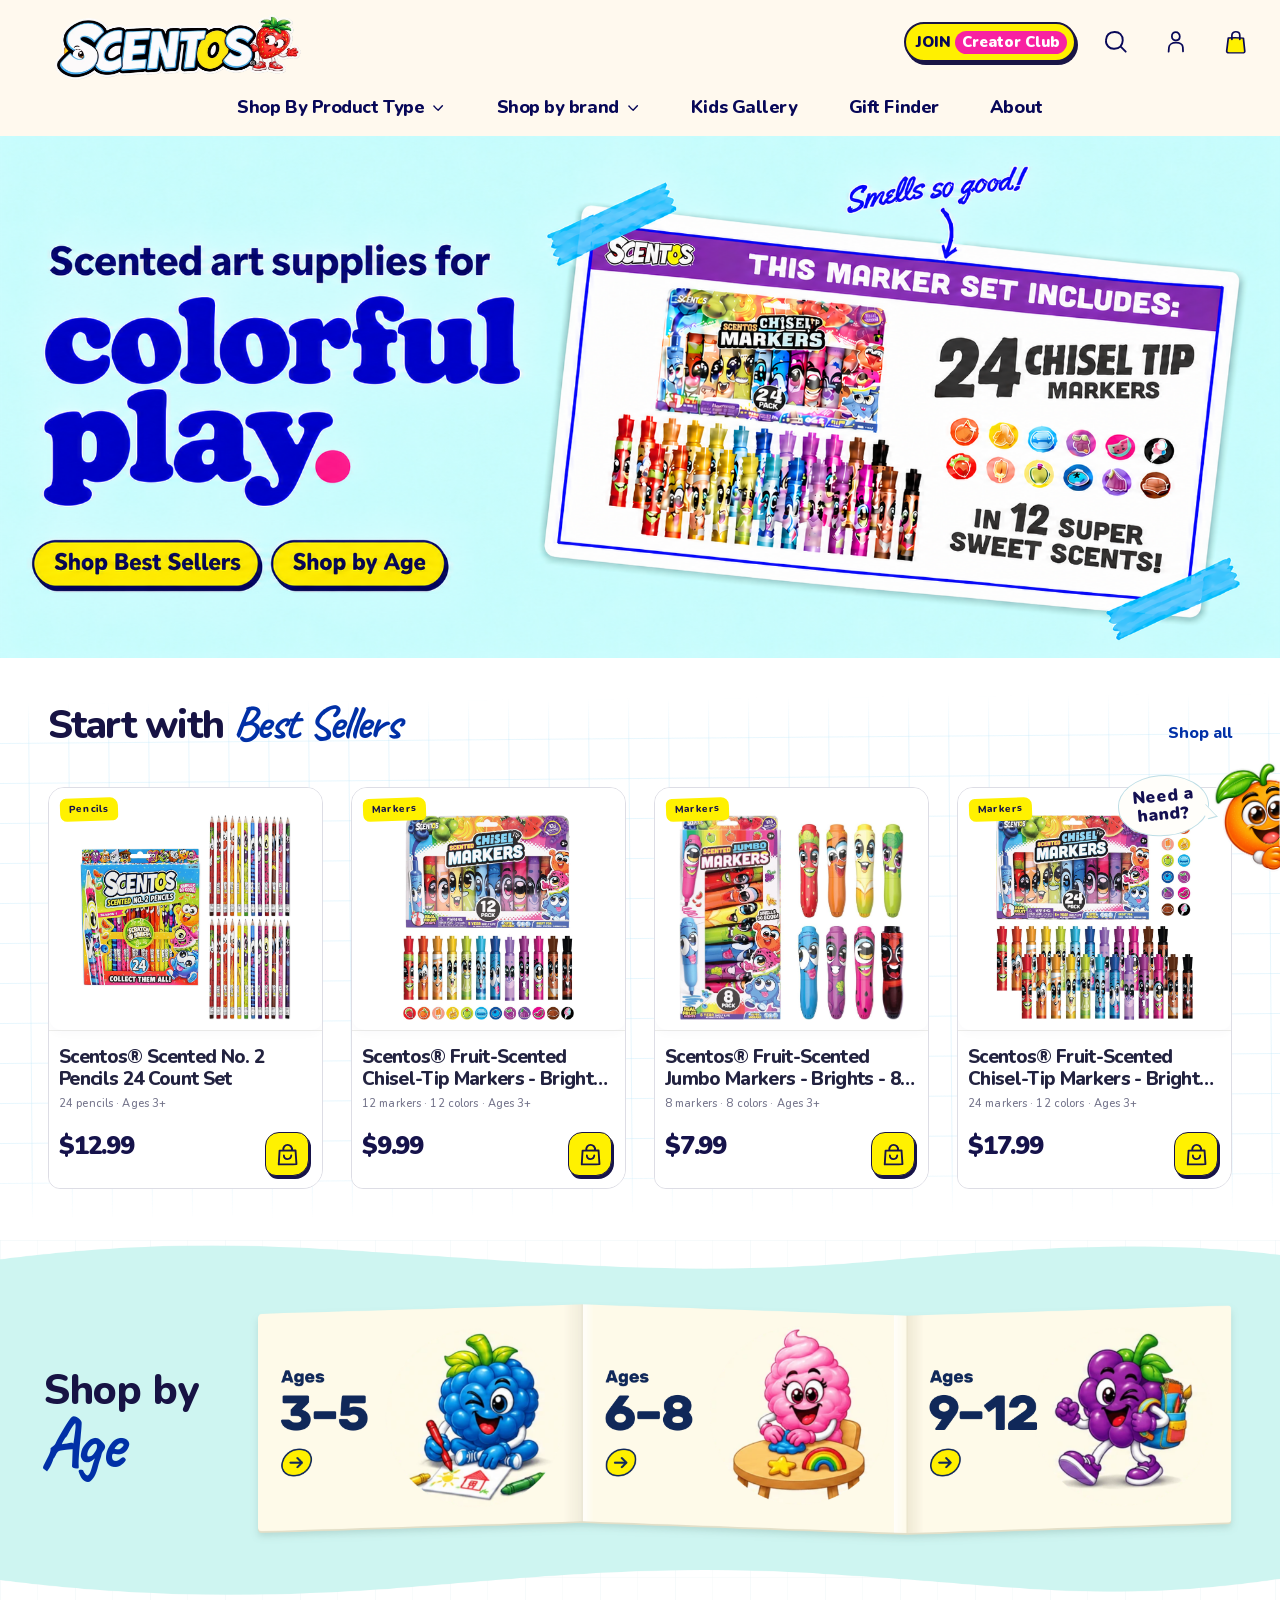
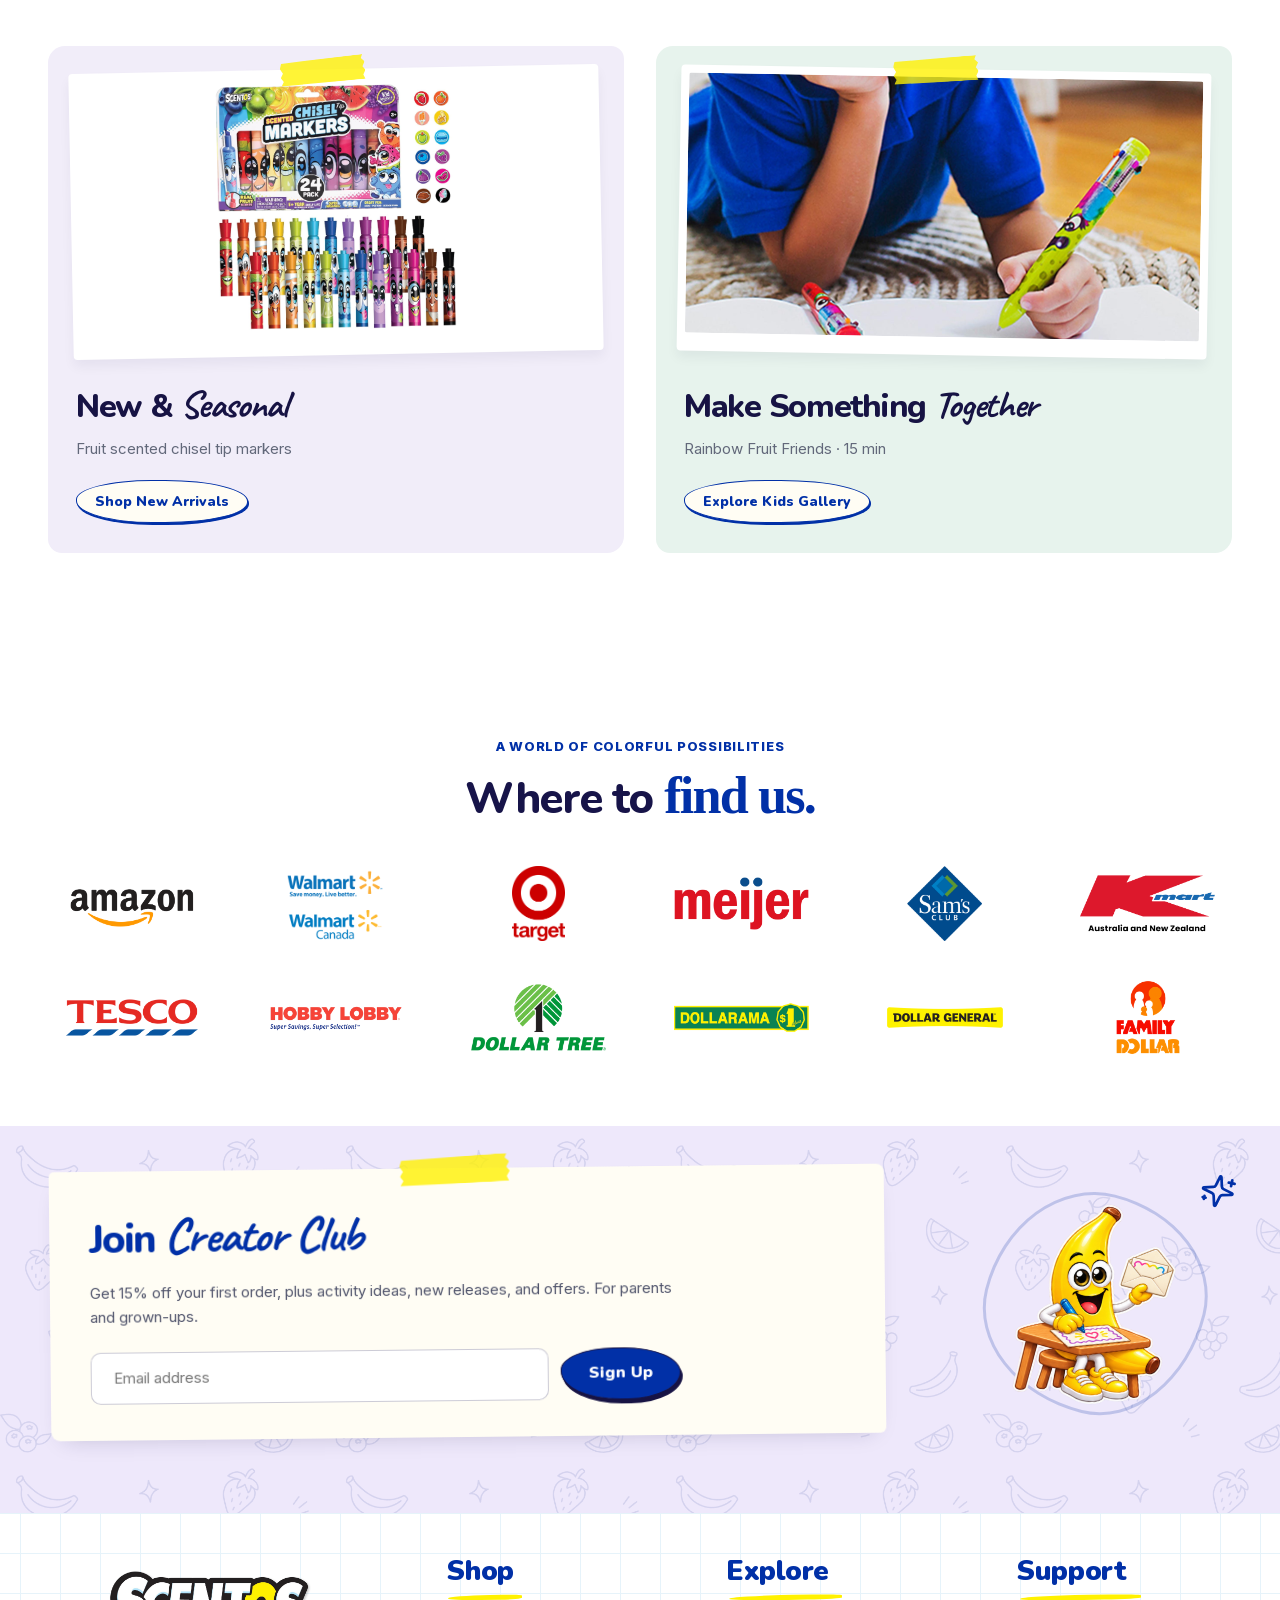
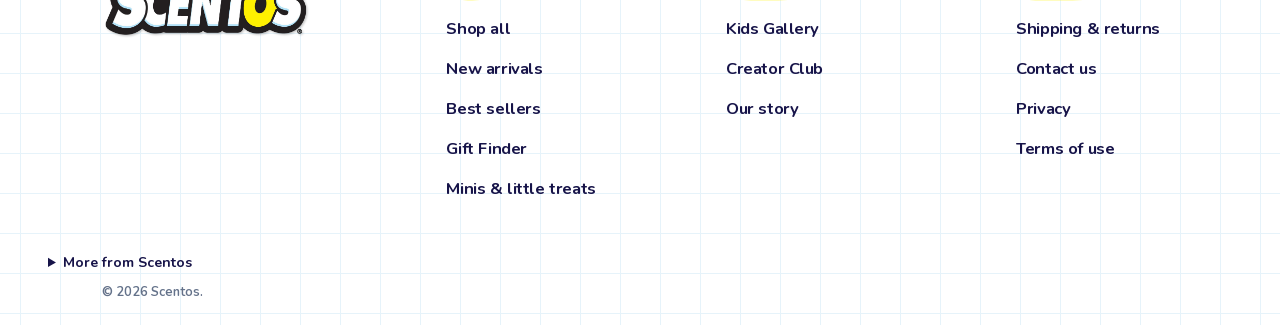
==== index.html @ ea5cd057 "Release shopping controls when the pointer lifts" ====
<!doctype html>
<html lang="en">
  <head>
    <meta charset="UTF-8" />
    <meta name="viewport" content="width=device-width, initial-scale=1.0" />
    <meta name="theme-color" content="#0130a7" />
    <title>Scentos — Make Play Smell Amazing</title>
    <link rel="stylesheet" href="./app.css?v=20261126-80" />
  </head>
  <body>
    <div id="root"></div>
    <script src="./app.js?v=20261126-80"></script>
  </body>
</html>
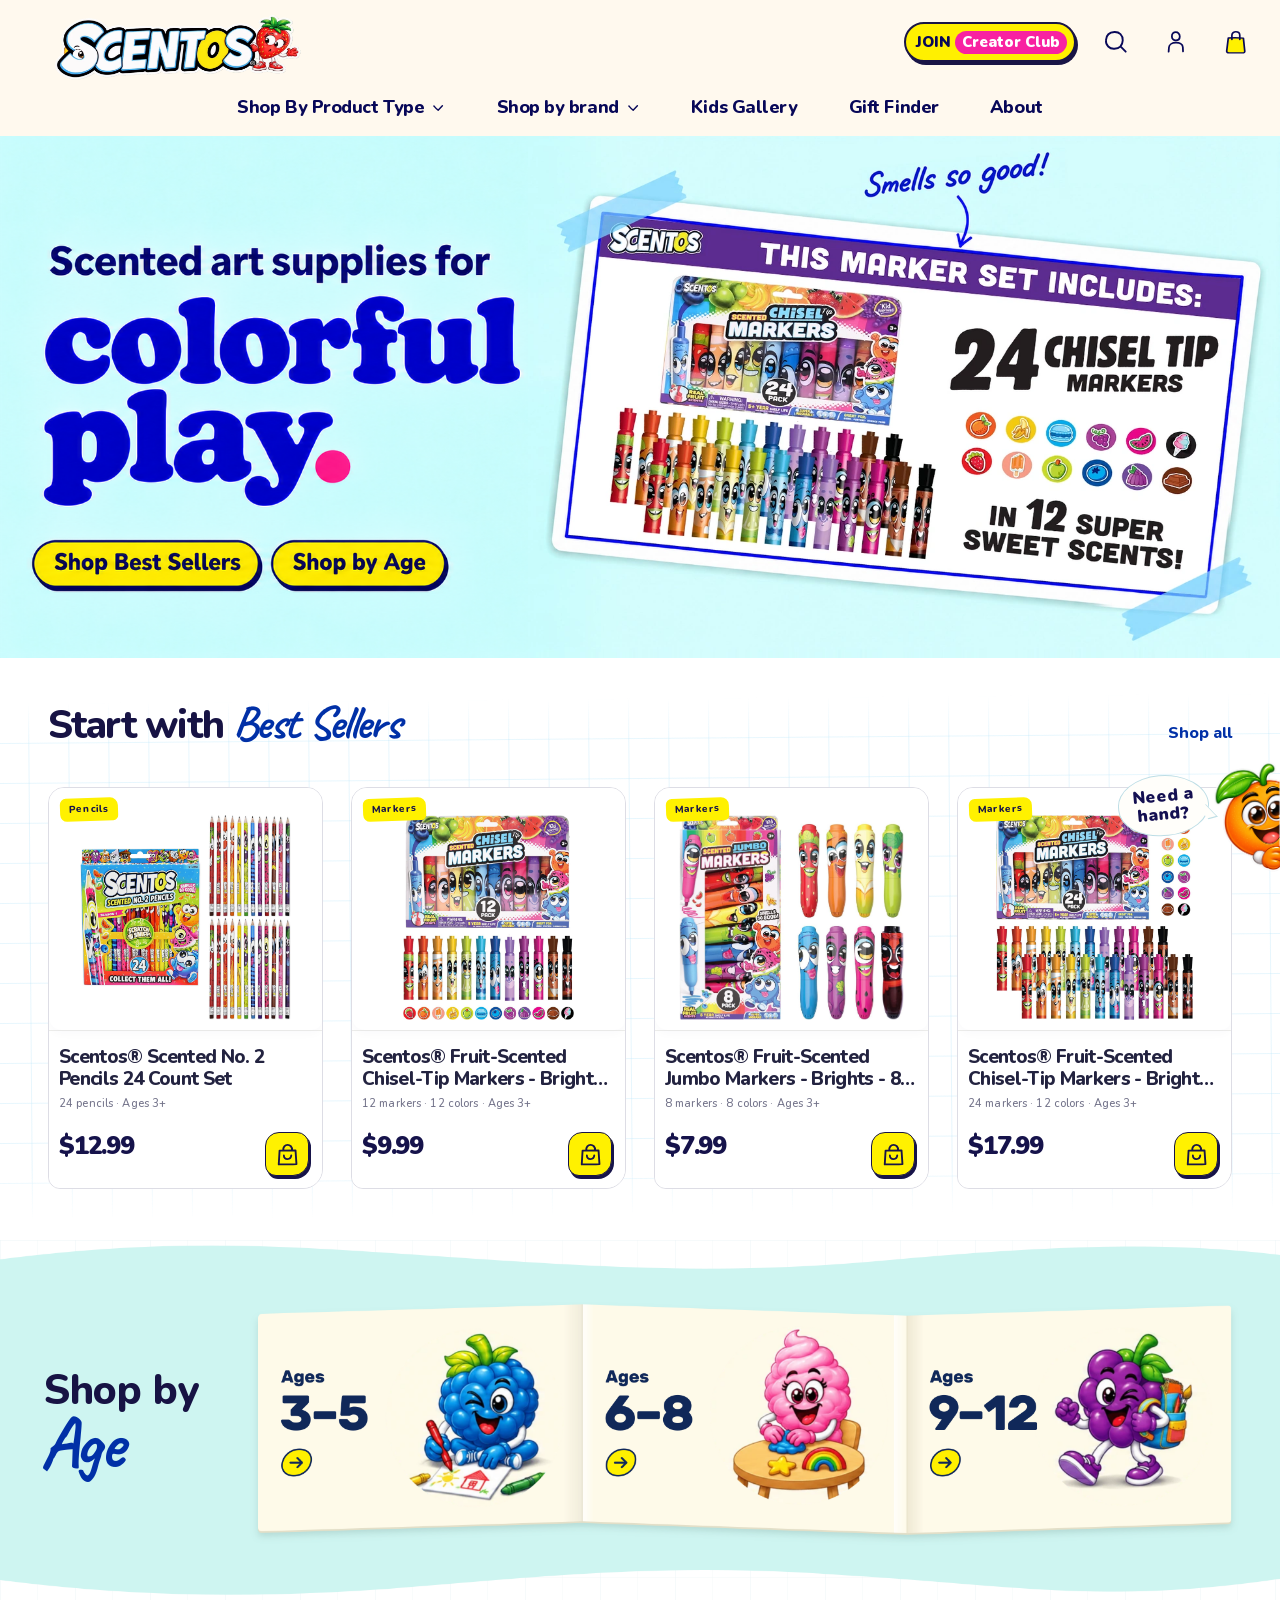
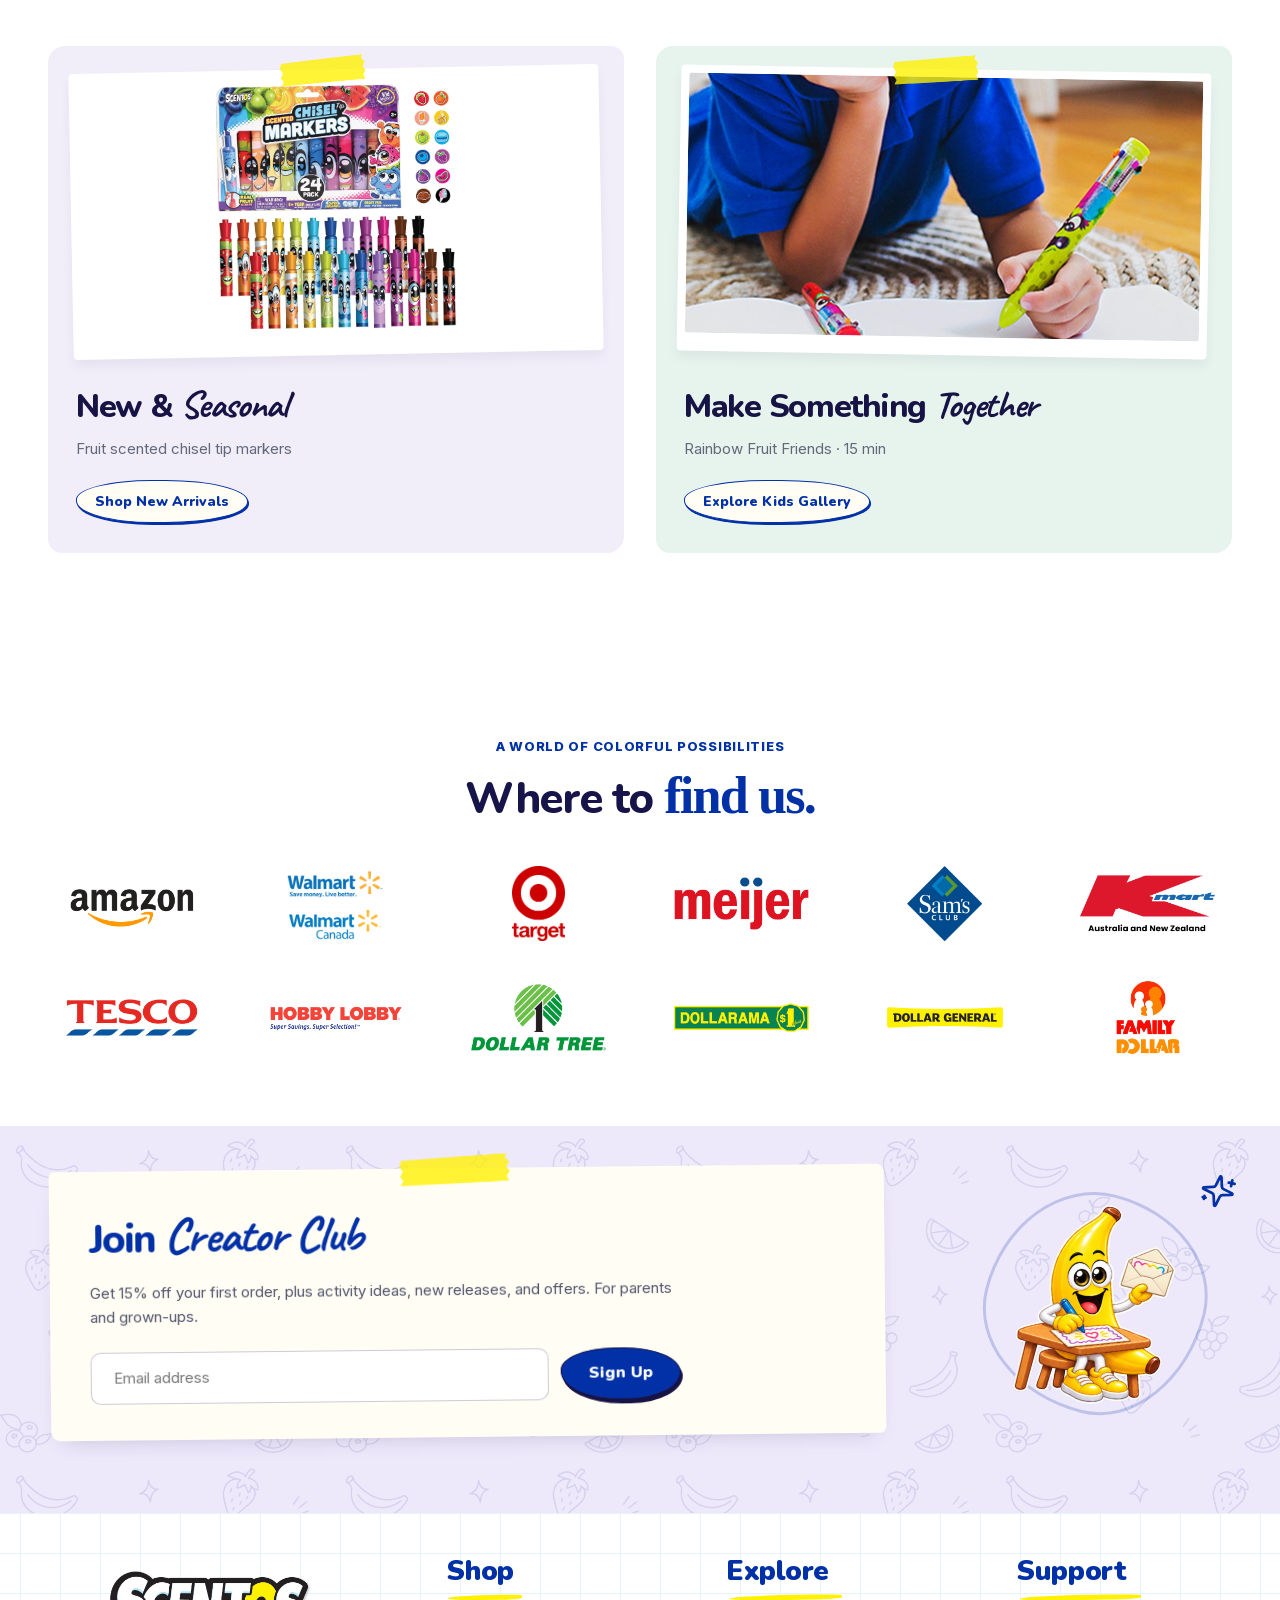
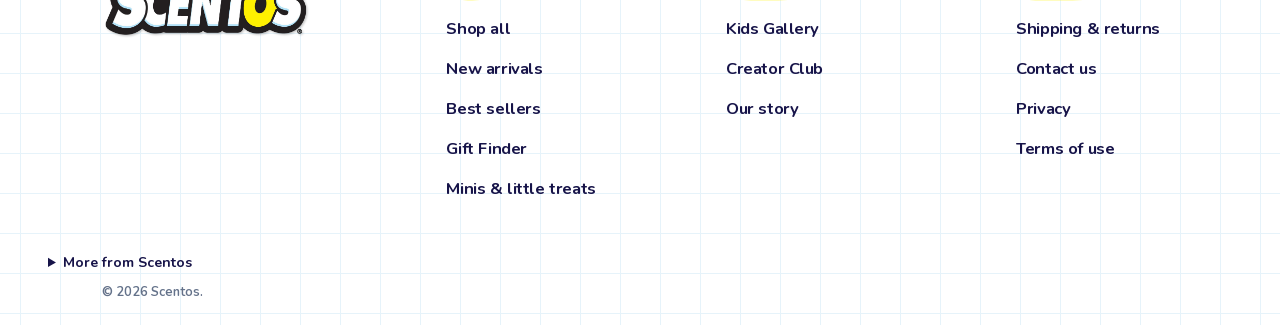
==== commit 2cdb4180: "Match the handwritten video frame and simplify hover lift" ====
--- a/index.html
+++ b/index.html
@@ -5,10 +5,10 @@
     <meta name="viewport" content="width=device-width, initial-scale=1.0" />
     <meta name="theme-color" content="#0130a7" />
     <title>Scentos — Make Play Smell Amazing</title>
-    <link rel="stylesheet" href="./app.css?v=20261126-80" />
+    <link rel="stylesheet" href="./app.css?v=20261126-81" />
   </head>
   <body>
     <div id="root"></div>
-    <script src="./app.js?v=20261126-80"></script>
+    <script src="./app.js?v=20261126-81"></script>
   </body>
 </html>
--- a/app.css
+++ b/app.css
@@ -1 +1 @@
-.mint-hero{position:relative;isolation:isolate;background:#c8fcfb}.mint-hero-copy,.mint-hero-player{position:relative;overflow:hidden}.mint-hero-canvas{position:relative;width:100%;aspect-ratio:1964 / 801}.mint-hero-poster{display:block;width:100%;height:100%}.mint-hero-player{position:absolute;inset:0;pointer-events:none}.mint-hero-mobile-frame{display:none}.mint-hero-cta,.mint-hero-cta-base{position:absolute;top:76.90387%;height:10.73658%}.mint-hero-cta{border-radius:999px}.mint-hero-cta-base,.mint-hero-best{left:2.24033%}.mint-hero-cta-base{width:33.09572%}.mint-hero-best{width:18.63544%}.mint-hero-age{left:20.87576%;width:14.46029%}.mint-hero-button-art{visibility:hidden;pointer-events:none}.mint-hero-copy[data-buttons-ready=true] .mint-hero-button-art{visibility:visible}.mint-hero-button-face{display:block;width:100%;height:100%;transition:transform .15s ease-out,filter .15s ease-out}@media(hover:hover)and (pointer:fine){.mint-hero-cta:is(:hover,:focus-visible) .mint-hero-button-face{transform:translateY(-4px);filter:drop-shadow(0 3px 0 #141056)}}.mint-hero-cta[data-pressed] .mint-hero-button-face{transform:translateY(2px);filter:brightness(.94);transition-duration:0s}@media(prefers-reduced-motion:reduce){.mint-hero-cta .mint-hero-button-face{transition:none}.mint-hero-cta:is(:hover,:focus-visible) .mint-hero-button-face{transform:none;filter:brightness(1.05)}.mint-hero-cta[data-pressed] .mint-hero-button-face{transform:none;filter:brightness(.92)}}.mint-hero-cta:focus-visible{outline:3px solid #101065;outline-offset:3px;box-shadow:0 0 0 3px #fff}.mint-hero-mask{position:absolute;inset:0;opacity:0;pointer-events:none;-webkit-mask:url(./assets/hero/b1-hero-mint-window.webp) 0 0 / 100% 100% no-repeat;mask:url(./assets/hero/b1-hero-mint-window.webp) 0 0 / 100% 100% no-repeat}.mint-hero-mask[data-visible=true]{opacity:1}.mint-hero-video-plane{position:absolute;top:15.86%;left:46.08%;width:49.95%;height:63.05%;transform-origin:top left;transform:matrix(1,.1,-.112,1,0,0)}.mint-hero-video-plane video{width:100%;height:100%;max-width:none;display:block;object-fit:cover}.mint-hero-toggle,.mint-hero-mute{position:absolute;display:grid;pointer-events:auto;border:0;background:transparent;padding:0;cursor:pointer;color:#fff}.mint-hero-toggle{inset:17% 4.4% 10.5% 43.5%;clip-path:polygon(5.7% 0,100% 16%,94.5% 100%,0 84%)}.mint-hero-glyph{display:grid;place-items:center;width:32px;height:32px;color:#fff;background:#12104bd9;border:1.5px solid white;border-radius:50%;opacity:0}.mint-hero-toggle .mint-hero-glyph{position:absolute;right:calc(9% + 40px);bottom:11%}.mint-hero-mute{width:44px;height:44px;right:8.9%;bottom:18%;place-items:center}.mint-hero-player:has(:is(button:hover,button:focus-visible)) .mint-hero-glyph{opacity:1}.mint-hero-player button:focus-visible .mint-hero-glyph{outline:3px solid #ffe900;outline-offset:2px}@media(max-width:700px){.mint-hero-copy{aspect-ratio:818 / 612}.mint-hero-player{position:relative;aspect-ratio:1136 / 770}.mint-hero-copy .mint-hero-canvas,.mint-hero-player .mint-hero-canvas{position:absolute}.mint-hero-copy .mint-hero-canvas{width:240.0978%;left:0;top:-18.62745%}.mint-hero-player .mint-hero-canvas{width:172.88732%;left:-71.30282%;top:-3.24675%}.mint-hero-mobile-frame{display:block}.mint-hero-cta:after{content:"";position:absolute;inset:50% 0 auto;transform:translateY(-50%);height:max(100%,44px)}}@media(hover:none){.mint-hero-player:has(.mint-hero-mask[data-visible=true]) .mint-hero-glyph{opacity:1}}.doodle-mascot{display:block;width:100%;height:100%;object-fit:contain;user-select:none;-webkit-user-drag:none}.mascot-portal{--portal-ink:#161246;--portal-paper:#8fe4cf;position:relative;isolation:isolate;display:block;flex:0 0 140px;width:140px;height:150px;color:var(--portal-ink);text-decoration:none;cursor:pointer;transform:rotate(5deg);-webkit-tap-highlight-color:transparent}.mascot-portal--banana,.mascot-portal--orange,.mascot-portal--apple{--portal-paper:#fff100}.mascot-portal--strawberry,.mascot-portal--watermelon,.mascot-portal--cotton-candy{--portal-paper:#ffa7d3}.mascot-portal__paper{position:absolute;z-index:-1;inset:51px 8px 2px 4px;border:2.5px solid var(--portal-ink);border-radius:3px 7px 4px 2px;background:var(--portal-paper);box-shadow:5px 5px 0 var(--portal-ink);transform:rotate(-10deg);transition:transform .22s ease,box-shadow .22s ease}.mascot-portal .mascot-portal__character{position:absolute;top:0;left:9px;width:106px;height:115px;object-fit:contain;transform:rotate(-8deg);transform-origin:50% 95%;transition:transform .32s cubic-bezier(.2,.85,.25,1.4)}.mascot-portal__arrow{position:absolute;right:-5px;top:16px;width:44px;height:50px;overflow:visible;stroke:var(--portal-ink);stroke-width:3.5;stroke-linecap:round;stroke-linejoin:round;transform:rotate(4deg);transition:transform .25s ease}.mascot-portal__spark{stroke-width:2.5;opacity:0;transition:opacity .2s ease}.mascot-portal .mascot-portal__label{position:absolute;left:3px;right:3px;bottom:7px;display:block;color:var(--portal-ink);font:900 17px/1.1 Nunito,sans-serif;text-align:center;letter-spacing:-.4px;white-space:nowrap;transform:rotate(-9deg)}.mascot-portal:hover .mascot-portal__character,.mascot-portal:focus-visible .mascot-portal__character{transform:translateY(-8px) rotate(-13deg)}.mascot-portal:hover .mascot-portal__paper,.mascot-portal:focus-visible .mascot-portal__paper{transform:rotate(-6deg);box-shadow:3px 5px 0 var(--portal-ink)}.mascot-portal:hover .mascot-portal__arrow,.mascot-portal:focus-visible .mascot-portal__arrow{transform:translate(3px,-5px) rotate(9deg)}.mascot-portal:hover .mascot-portal__spark,.mascot-portal:focus-visible .mascot-portal__spark{opacity:1}.mascot-portal:focus-visible{outline:3px dashed currentColor;outline-offset:8px;border-radius:5px}.mascot-portal:active .mascot-portal__character{transform:translateY(-3px) rotate(-4deg)}@media(max-width:640px){.mascot-portal{flex-basis:96px;width:96px;height:112px}.mascot-portal__paper{inset:39px 3px 1px 0;border-width:2px;box-shadow:3px 3px 0 var(--portal-ink)}.mascot-portal .mascot-portal__character{width:79px;height:83px;left:3px}.mascot-portal__arrow{width:31px;height:36px;top:8px;right:-7px}.mascot-portal .mascot-portal__label{font-size:13px;bottom:8px;letter-spacing:-.2px}}@media(prefers-reduced-motion:reduce){.mascot-portal *{transition:none!important}.mascot-portal:hover .mascot-portal__character,.mascot-portal:focus-visible .mascot-portal__character{transform:rotate(-8deg)}.mascot-portal:hover .mascot-portal__arrow,.mascot-portal:focus-visible .mascot-portal__arrow{transform:rotate(4deg)}}.catalog-sidebar scentos-price-range{display:block;margin:0 0 4px;color:#171449}.catalog-sidebar .b1-price-fields{display:grid;grid-template-columns:minmax(0,1fr) auto minmax(0,1fr);align-items:end;gap:6px}.catalog-sidebar .b1-price-fields label{display:block;min-width:0;margin:0;color:#343257;font:700 12px/1.35 Nunito,Arial,sans-serif}.catalog-sidebar .b1-price-amount{display:flex;align-items:center;gap:4px;min-width:0;margin-top:4px;padding:0 9px;border:1px solid #cdd5ee;border-radius:8px;background:#fff}.catalog-sidebar .b1-price-amount:focus-within{outline:2px solid #0347ff;outline-offset:1px}.catalog-sidebar .b1-price-amount input{all:unset;box-sizing:border-box;width:100%;min-width:0;height:36px;color:#171449;font:800 14px/1 Nunito,Arial,sans-serif;appearance:textfield}.catalog-sidebar .b1-price-amount input::-webkit-inner-spin-button{appearance:none}.catalog-sidebar .b1-price-fields>span{align-self:end;line-height:36px}.catalog-sidebar .b1-range-track{position:relative;height:32px;margin:6px 9px 0}.catalog-sidebar .b1-range-track:before{content:"";position:absolute;inset:14px 0 auto;height:4px;border-radius:4px;background:linear-gradient(to right,#d6dbeb var(--range-start,0%),#10369f var(--range-start,0%) var(--range-end,100%),#d6dbeb var(--range-end,100%))}.catalog-sidebar .b1-range-track input[type=range]{appearance:none;-webkit-appearance:none;position:absolute;inset:0 -9px;width:calc(100% + 18px);height:32px;min-height:0;max-width:none;margin:0;padding:0;border:0;border-radius:0;box-shadow:none;background:transparent;pointer-events:none}.catalog-sidebar .b1-range-track input::-webkit-slider-runnable-track{height:4px;background:transparent}.catalog-sidebar .b1-range-track input::-moz-range-track{height:4px;background:transparent}.catalog-sidebar .b1-range-track input::-webkit-slider-thumb{appearance:none;width:18px;height:18px;margin-top:-7px;border-radius:50%;border:2px solid #10369f;background:#fff;cursor:ew-resize;pointer-events:auto}.catalog-sidebar .b1-range-track input::-moz-range-thumb{box-sizing:border-box;width:18px;height:18px;border-radius:50%;border:2px solid #10369f;background:#fff;cursor:ew-resize;pointer-events:auto}.catalog-sidebar .b1-range-track input:focus-visible{outline:2px solid #0347ff;outline-offset:0}.catalog-sidebar [data-min-at-end] .b1-range-track input:first-child{z-index:1}.catalog-sidebar .b1-stock-options{display:grid;grid-template-columns:repeat(2,minmax(0,1fr));gap:6px}.catalog-sidebar .b1-stock-options label{display:flex;align-items:center;gap:6px;min-height:32px;min-width:0;margin:0;cursor:pointer;color:#24214c;font:800 14px/1.3 Nunito,Arial,sans-serif}.catalog-sidebar .b1-stock-options input[type=checkbox]{appearance:auto;position:static;display:inline-block;flex:none;width:17px;height:17px;min-height:0;margin:0;opacity:1;accent-color:#10369f}.catalog-sidebar .b1-stock-options label:has(input:disabled){opacity:.55}.catalog-shop .catalog-sidebar:has(>scentos-filter-scroll){box-sizing:border-box;min-height:0;overflow:hidden}.catalog-sidebar>.catalog-filter-title{flex:none}.catalog-sidebar scentos-filter-scroll{display:grid;grid-template-columns:minmax(0,1fr);grid-template-rows:minmax(0,1fr);min-height:0;min-width:0;flex:1 1 0}.catalog-sidebar scentos-filter-scroll[data-overflow]{grid-template-columns:minmax(0,1fr) 20px;column-gap:3px}.catalog-sidebar .b1-scroll-viewport{min-height:0;min-width:0;overflow:auto;scroll-padding-block:8px;scrollbar-color:#3151a9 #e2e9fb}.catalog-sidebar .b1-scroll-viewport:focus-visible{outline:2px solid #1551d3;outline-offset:2px}.catalog-sidebar .b1-scroll-viewport>div{padding:2px 2px 3px}.catalog-sidebar [data-overflow]>.b1-scroll-viewport{scrollbar-width:none}.catalog-sidebar [data-overflow]>.b1-scroll-viewport::-webkit-scrollbar{display:none}.b1-scroll-rail{display:none}[data-overflow]>.b1-scroll-rail{display:grid;grid-template-rows:minmax(0,1fr) 26px;align-items:stretch;justify-items:center;gap:3px}.catalog-sidebar .b1-scroll-rail input[type=range]{writing-mode:vertical-lr;direction:ltr;appearance:none;-webkit-appearance:none;box-sizing:border-box;position:static;width:20px;height:100%;min-height:0;min-width:0;padding:0;margin:0;border:0;border-radius:0;background:transparent;box-shadow:none;cursor:pointer}.b1-scroll-rail input::-webkit-slider-runnable-track{width:7px;height:100%;background:#e2e9fb;border-radius:8px}.b1-scroll-rail input::-moz-range-track{width:7px;height:100%;background:#e2e9fb;border-radius:8px}.b1-scroll-rail input::-webkit-slider-thumb{appearance:none;width:11px;height:var(--filter-thumb,36px);margin-left:-2px;border:1px solid #143899;border-radius:8px;background:#4263c0}.b1-scroll-rail input::-moz-range-thumb{box-sizing:border-box;width:11px;height:var(--filter-thumb,36px);border:1px solid #143899;border-radius:8px;background:#4263c0}.catalog-sidebar .b1-scroll-rail button{display:grid;place-items:center;width:22px;min-width:0;height:24px;min-height:0;padding:0;margin:0;border:1px solid #bdcbed;border-radius:8px;box-shadow:none;background:#edf2ff;color:#123589;font:800 16px/1 Nunito,sans-serif}.catalog-sidebar .b1-scroll-rail button:disabled{opacity:.35;cursor:default}.b1-scroll-rail :focus-visible{outline:2px solid #1551d3;outline-offset:1px}.catalog-shop #shop-favorites{--catalog-top:calc(var(--catalog-header-height,var(--scentos-header-height,90px)) + 8px)}#shop-favorites .catalog-sidebar:has(>scentos-filter-scroll){--filter-ink:#10143e;--filter-blue:#063cbf;--filter-rule:#d6d4d0;--type-height:39px;--type-art:33px;--section-pad:9px;--legend-gap:6px;background:#fffcf3;border:1px solid #e5e2da;border-radius:13px;box-shadow:0 3px 8px #17144908;color:var(--filter-ink)}#shop-favorites .catalog-filter-title{margin:0 0 2px;padding-inline:9px 0}#shop-favorites .catalog-filter-title h2{margin:0;color:var(--filter-ink);font:850 23px/1.2 Nunito,sans-serif;letter-spacing:-.04em}#shop-favorites .catalog-filter-title em{position:relative;display:inline-block;margin:0 0 2px 1px;transform:none;color:var(--filter-blue);font:700 38px/1.04 Shelf Hand,Caveat,cursive}#shop-favorites .catalog-filter-title em:after{content:"";position:absolute;left:19%;right:7%;bottom:-3px;height:4px;border-radius:60% 75% 55% 55%;background:#bca5fa;transform:rotate(-2deg)}#shop-favorites .compact-types{display:grid;grid-template-columns:minmax(0,1fr);gap:0;margin:0 0 var(--section-pad)}#shop-favorites .compact-types>:is(button,a){display:flex;align-items:center;justify-content:space-between;width:100%;min-width:0;min-height:var(--type-height);padding:2px 9px;margin:0;gap:4px;box-sizing:border-box;background:transparent;color:var(--filter-ink);border:0;border-radius:10px;box-shadow:none;text-align:start;text-decoration:none;letter-spacing:-.015em;font:800 15.5px/1.2 Nunito,sans-serif;transition:background-color .14s ease}#shop-favorites .compact-types>:is(button,a):hover{background:#f4f0e3;transform:none}#shop-favorites .compact-types>:is(.selected,[aria-current=page],[aria-pressed=true]){background:#ffe600;color:var(--filter-ink)}#shop-favorites .compact-types>:is(.selected,[aria-current=page],[aria-pressed=true]):after{content:"";width:18px;height:18px;flex:none;background:var(--filter-blue);clip-path:polygon(0 43%,72% 43%,43% 13%,53% 3%,100% 50%,53% 97%,43% 87%,72% 57%,0 57%)}#shop-favorites .compact-types .catalog-type-name{display:grid;grid-template-columns:var(--type-art) minmax(0,1fr);align-items:center;gap:10px}#shop-favorites .compact-types .catalog-type-name>:is(svg,img,.catalog-type-art){width:var(--type-art);height:var(--type-art);margin:0;object-fit:contain}#shop-favorites .compact-types .catalog-type-name>svg{width:80%;justify-self:center;color:var(--filter-blue)}#shop-favorites .compact-types .sc-art-crop{width:100%;max-width:100%}#shop-favorites .catalog-choice-filters{display:grid;gap:var(--section-pad);margin:0 5px;padding:var(--section-pad) 0 0;border:0;border-top:1px solid var(--filter-rule)}#shop-favorites .catalog-choice-filters>fieldset{box-sizing:border-box;width:100%;min-width:0;margin:0;padding:0;border:0}#shop-favorites .catalog-choice-filters>fieldset:not(:last-of-type){padding-bottom:var(--section-pad);border-bottom:1px solid var(--filter-rule)}#shop-favorites .catalog-choice-filters legend{display:block;float:none;margin:0 0 var(--legend-gap);padding:0;color:var(--filter-ink);font:900 16px/1.18 Nunito,sans-serif;letter-spacing:-.01em}#shop-favorites .catalog-brand-pills,#shop-favorites .b1-stock-options{display:grid;grid-template-columns:repeat(2,minmax(0,1fr));gap:0 5px}#shop-favorites .catalog-brand-pills>:is(button,a,label),#shop-favorites .b1-stock-options label{display:flex;align-items:center;justify-content:flex-start;gap:7px;min-width:0;min-height:26px;margin:0;padding:0;border:0;border-radius:3px;background:transparent;box-shadow:none;text-decoration:none;color:var(--filter-ink);font:800 13px/1.2 Nunito,sans-serif;letter-spacing:-.015em;text-align:start}#shop-favorites .catalog-brand-pills>:is(button,a,label):before,#shop-favorites .b1-stock-options input[type=checkbox]{box-sizing:border-box;appearance:none;width:18px;height:18px;flex:0 0 18px;margin:0;padding:0;border:1.5px solid #979795;border-radius:3px;background-color:transparent;box-shadow:none}#shop-favorites .catalog-brand-pills>:is(button,a,label):before{content:""}#shop-favorites .catalog-brand-pills>:is([aria-checked=true],label:has(input:checked)):before,#shop-favorites .b1-stock-options input:checked{border-color:var(--filter-blue);background:var(--filter-blue) center/14px 14px no-repeat url("data:image/svg+xml,%3Csvg xmlns='http://www.w3.org/2000/svg' viewBox='0 0 20 20'%3E%3Cpath d='m3 10 4.3 4.6L17 5' stroke='white' stroke-width='3.3' stroke-linecap='round' stroke-linejoin='round' fill='none'/%3E%3C/svg%3E")}#shop-favorites .catalog-filter-pills label>input{position:absolute;opacity:0;width:1px;height:1px}#shop-favorites .catalog-age-pills{display:grid;grid-template-columns:repeat(3,minmax(0,1fr));gap:6px;padding:0;border:0;background:transparent}#shop-favorites .catalog-age-pills>:is(button,a,label){box-sizing:border-box;display:flex;align-items:center;justify-content:center;gap:4px;min-width:0;min-height:32px;margin:0;padding:0 2px;cursor:pointer;border:1px solid #b8c3db;border-radius:8px;box-shadow:none;background:#fffefa;color:var(--filter-ink);text-decoration:none;letter-spacing:0;font:850 13px/1.2 Nunito,sans-serif}@media(hover:hover){#shop-favorites .catalog-age-pills>:is(button,a,label):hover{border-color:var(--filter-blue)}}#shop-favorites .catalog-age-pills>:is(.selected,[aria-pressed=true],[aria-current=page],label:has(input:checked)){border-color:var(--filter-blue);color:var(--filter-blue);background:#d4e3ff}#shop-favorites .catalog-age-pills>:is(.selected,[aria-pressed=true],[aria-current=page],label:has(input:checked)):before{content:"";width:10px;height:6px;margin-top:-3px;border-left:2.5px solid var(--filter-blue);border-bottom:2.5px solid var(--filter-blue);transform:rotate(-45deg)}#shop-favorites .catalog-sidebar :is(a,button,input):focus-visible,#shop-favorites .catalog-filter-pills label:has(input:focus-visible){outline:2px solid var(--filter-blue);outline-offset:-2px}#shop-favorites .b1-price-fields{grid-template-columns:minmax(0,1fr) auto minmax(0,1fr);gap:4px;align-items:center}#shop-favorites .b1-price-fields label{display:grid;grid-template-columns:auto minmax(0,1fr);align-items:center;gap:4px;font:800 12px/1.2 Nunito,sans-serif;color:var(--filter-ink)}#shop-favorites .b1-price-amount{margin:0;padding:0 5px;gap:1px;border-color:#d5d4d2;border-radius:8px;background:#fff}#shop-favorites .b1-price-amount input{height:30px}#shop-favorites .b1-price-fields>span{line-height:30px;color:#85848e}#shop-favorites .catalog-sidebar .b1-range-track{margin:4px 9px 0;height:25px}#shop-favorites .b1-range-track:before{height:5px}#shop-favorites scentos-price-range{margin:0}@media(min-width:701px){.catalog-shop #shop-favorites:is(.catalog-content,.b1-catalog-layout){box-sizing:border-box;width:93.2vw;max-width:none;margin-inline:calc(50% - 46.6vw);padding-inline:0;padding-block-start:10px;grid-template-columns:250px minmax(0,1fr);column-gap:clamp(16px,2vw,36px);scroll-margin-top:calc(var(--catalog-top) - 10px)}#shop-favorites .b1-filter-host,#shop-favorites>.catalog-sidebar{position:sticky;top:var(--catalog-top);align-self:start}#shop-favorites .b1-filter-host>.catalog-sidebar{position:static}#shop-favorites .b1-scroll-viewport>div{box-sizing:border-box;min-height:100%;display:flex;flex-direction:column}#shop-favorites .compact-types{flex:4 0 auto;grid-auto-rows:max-content;align-content:space-around}#shop-favorites .catalog-choice-filters{flex:5 0 auto;grid-auto-rows:max-content;align-content:space-around}#shop-favorites .catalog-sidebar:has(>scentos-filter-scroll){display:flex;flex-direction:column;container:catalog-filters / size;height:calc(100dvh - var(--catalog-top) - var(--catalog-preview-inset,0px) - 8px);min-height:0;max-height:none;padding:5px 8px 9px}}@container catalog-filters (max-height:600px){#shop-favorites .compact-types{--type-height:30px;--type-art:25px;--section-pad:5px}#shop-favorites .catalog-filter-title{margin-bottom:3px}#shop-favorites .catalog-choice-filters{--section-pad:4px;--legend-gap:2px}#shop-favorites .catalog-brand-pills>:is(button,a,label),#shop-favorites .b1-stock-options label{min-height:22px}#shop-favorites .catalog-age-pills>:is(button,a,label),#shop-favorites .b1-price-amount input{min-height:26px;height:26px}#shop-favorites .catalog-filter-title h2{font-size:20px}#shop-favorites .catalog-filter-title em{font-size:31px}#shop-favorites .catalog-choice-filters legend{font-size:15px}#shop-favorites .catalog-sidebar .b1-range-track{height:22px;margin-top:1px}}@media(max-width:700px){#shop-favorites .catalog-sidebar.open:has(>scentos-filter-scroll),#shop-favorites .b1-filter-dialog[open] .catalog-sidebar.open:has(>scentos-filter-scroll){--type-height:46px;--type-art:38px;box-sizing:border-box;display:flex;flex-direction:column;min-height:0;height:100dvh;max-height:100dvh;overflow:hidden;padding:16px 10px max(12px,env(safe-area-inset-bottom));background:#fffcf3;border-radius:0 13px 13px 0}.catalog-shop .catalog-sidebar.open scentos-filter-scroll{flex:1 1 auto}#shop-favorites .catalog-brand-pills>:is(button,a,label),#shop-favorites .b1-stock-options label{min-height:36px;font-size:14px}#shop-favorites .catalog-age-pills>:is(button,a,label){min-height:38px}}.content-page{color:var(--ink,#333);background:#fff}.community-reviews{padding:36px 20px 12px;text-align:center}.content-community .community-reviews h1{margin:0 0 12px;font-size:clamp(24px,3.2vw,40px);color:#181448}.community-reviews a{color:#12319b;text-decoration:underline}.community-instagram{display:grid;grid-template-columns:repeat(2,minmax(0,1fr));align-items:center;gap:clamp(22px,5vw,64px);max-width:990px;margin:32px auto 48px;padding:clamp(18px,3vw,36px);background:#e6f4ee;border-radius:24px}.community-instagram img{display:block;width:100%;height:auto;aspect-ratio:1.6;object-fit:cover;border:6px solid white;border-radius:10px}.content-community .community-instagram h2{color:#141149}.community-profile{display:inline-block;border:2px solid #1536a1;border-radius:30px;background:#fffdf5;color:#12319b;padding:9px 16px;font-weight:800;text-decoration:none}.scentos-footer-reference .footer-community{padding-bottom:10px;font:700 14px/1.5 Nunito,sans-serif}.footer-community summary{width:fit-content;cursor:pointer}.footer-community a{display:inline-block;padding:10px 0}@media(max-width:600px){.community-instagram{grid-template-columns:1fr;margin:20px 16px 32px}}.content-page h1,.content-page h2,.content-page h3{font-family:Arial Rounded MT Bold,Nunito,Arial,sans-serif;letter-spacing:-.045em}.content-page h1{font-size:clamp(43px,5.8vw,78px);line-height:1.03;margin:20px 0 25px;color:var(--blue);font-weight:900}.content-page h2{font-size:clamp(28px,3vw,43px);line-height:1.12;margin:0 0 18px;color:var(--blue)}.content-page h3{font-size:23px;line-height:1.2;color:var(--blue);margin:0 0 10px}.content-page p{line-height:1.7}.content-page .button{display:inline-flex;align-items:center;justify-content:center;gap:9px;min-height:46px}.content-page .button:disabled{opacity:.42;cursor:not-allowed;transform:none}.content-page .text-link{display:inline-flex;align-items:center;gap:9px;color:var(--blue);font-weight:700;text-decoration:none;background:none;border:0;min-height:44px;padding:0;cursor:pointer}.content-page .field{display:flex;flex-direction:column;gap:8px;font-size:16px;font-weight:650}.content-page .field input,.content-page .field select,.content-page .field textarea{width:100%;border:1px solid #d8d8d8;background:#fff;border-radius:20px;padding:13px 17px;min-height:46px;font:inherit;font-weight:400;color:var(--ink)}.content-page .field textarea{resize:vertical;line-height:1.55}.content-page .field input:focus,.content-page .field select:focus,.content-page .field textarea:focus{outline:2px solid var(--blue);outline-offset:2px}.content-page .section-title{display:flex;align-items:center;justify-content:space-between;gap:20px;margin-bottom:30px}.content-page .section-title h2{margin-bottom:0}.content-page .breadcrumbs{display:flex;align-items:center;gap:10px;font-size:16px;color:var(--muted);padding:26px 0;text-decoration:none}.content-page .breadcrumbs a{color:var(--muted)}.content-page .eyebrow{color:var(--blue);font-size:16px;font-weight:800;letter-spacing:.12em;text-transform:uppercase}.content-page .content-heading{position:relative;padding:60px 0 55px;overflow:hidden;border-bottom:1px solid var(--line)}.content-page .content-heading h1{max-width:850px}.content-page .content-heading h1 span{position:relative;z-index:1}.content-page .content-heading h1 span:after{content:"";position:absolute;height:15px;bottom:7px;left:0;right:0;background:var(--yellow);z-index:-1;transform:rotate(-1deg)}.content-page .content-heading p{font-size:18px;color:#666}.content-page .content-heading .button{margin-top:10px}.content-page .learning-section{padding-top:35px;padding-bottom:75px}.content-page .content-filterbar{display:flex;align-items:end;gap:18px;padding-bottom:30px;margin-bottom:15px}.content-page .content-filterbar .field{min-width:170px}.content-page .content-filterbar p{font-size:16px;margin:0 0 13px auto;color:var(--muted)}.content-page .idea-grid{display:grid;grid-template-columns:repeat(3,minmax(0,1fr));gap:28px}.content-page .idea-card{display:block;text-decoration:none;color:var(--ink);min-width:0}.content-page .idea-card-image{position:relative;aspect-ratio:1.2;border-radius:12px;overflow:hidden;background:#f8f8f8}.content-page .idea-card-image img{width:100%;height:100%;object-fit:cover;transition:transform .35s ease}.content-page .idea-card:hover .idea-card-image img{transform:scale(1.035)}.content-page .idea-card-copy{padding:19px 1px 10px}.content-page .idea-tags{display:flex;flex-wrap:wrap;gap:8px;margin:0 0 15px}.content-page .idea-tags span{display:inline-flex;align-items:center;gap:5px;font-size:16px;border-radius:20px;padding:6px 10px;color:#555;background:#f4f4f4}.content-page .idea-card h3{font-size:25px}.content-page .idea-card p{margin:0 0 8px;color:var(--muted);font-size:16px}.content-page .idea-card .text-link{font-size:16px}.content-page .content-note{color:var(--muted);font-size:16px;line-height:1.65;margin:30px 0 0}.content-page .content-band{background:var(--sky);padding:40px 0}.content-page .content-band>.container{display:flex;align-items:center;justify-content:space-between;gap:35px}.content-page .content-band h2{margin:10px 0 0;font-size:32px}.content-page .idea-detail{padding-bottom:80px}.content-page .idea-detail-hero{display:grid;grid-template-columns:1fr 1fr;gap:65px;align-items:center;margin-bottom:60px}.content-page .idea-detail-hero h1{font-size:clamp(40px,5vw,65px)}.content-page .idea-detail-hero>img{width:100%;height:390px;border-radius:12px;object-fit:cover}.content-page .idea-detail-hero p{font-size:18px;color:var(--muted);margin-bottom:25px}.content-page .print-link{font-size:16px}.content-page .idea-instructions{display:grid;grid-template-columns:minmax(0,1.5fr) minmax(280px,1fr);gap:80px;align-items:start}.content-page .idea-instructions .section-title span{color:var(--muted);white-space:nowrap;font-size:16px}.content-page .instruction-progress{height:4px;background:#f0f0f0;margin:-14px 0 20px;border-radius:10px;overflow:hidden}.content-page .instruction-progress span{display:block;height:100%;background:var(--blue);transition:width .25s}.content-page .instruction-step{display:flex;gap:20px;padding:25px 0;border-bottom:1px solid var(--line)}.content-page .instruction-step>button{flex:0 0 43px;width:43px;height:43px;border-radius:50%;background:var(--yellow);border:0;color:var(--blue);display:grid;place-items:center;font-weight:800;cursor:pointer}.content-page .instruction-step h3{font-size:23px;margin-top:5px}.content-page .instruction-step p{color:#666;font-size:16px;margin:0}.content-page .instruction-step.is-done>button{background:var(--blue);color:#fff}.content-page .step-illustration{width:100%;height:150px;margin-top:18px;background:#f8f8f8;border-radius:12px}.content-page .idea-video{width:100%;border-radius:12px;margin-top:25px;background:#f8f8f8;max-height:380px}.content-page .idea-video-block{max-width:760px;margin-top:55px}.content-page .idea-video-block .content-note{margin-top:0}.content-page .idea-video-block .idea-video{margin-top:16px}.content-page .completed-activity{background:var(--sky);border-radius:12px;padding:22px;display:flex;align-items:center;gap:16px;margin-top:22px;color:var(--blue)}.content-page .completed-activity p{margin:4px 0 0;font-size:16px}.content-page .completed-activity .text-link{margin-left:auto;white-space:nowrap;font-size:16px}.content-page .materials-panel{border:1px solid var(--line);padding:28px;border-radius:12px;position:sticky;top:130px;box-shadow:0 2px 8px #0000000a}.content-page .materials-panel>svg{color:var(--blue);margin-bottom:15px}.content-page .materials-panel h2{font-size:29px}.content-page .materials-panel h3{font-size:18px;margin-top:26px}.content-page .materials-panel ul{padding-left:20px;line-height:2;font-size:16px;color:#666;margin:0}.content-page .materials-panel .button{margin-top:15px;width:100%}.content-page .materials-panel small{display:block;color:var(--muted);line-height:1.65;font-size:16px;margin-top:15px}.content-page .supply-product{display:flex;align-items:center;gap:12px;padding:10px 0;text-decoration:none;color:var(--ink);font-size:16px;line-height:1.45;border-bottom:1px solid var(--line)}.content-page .supply-product img{width:70px;height:70px;object-fit:contain}.content-page .supply-product b{display:block;margin-top:4px;color:var(--blue)}.content-page .more-ideas{margin-top:80px}.content-page .gallery-heading .heading-doodle{background:var(--sky)}.content-page .gallery-source-note{font-size:16px;color:var(--muted);max-width:830px;margin:-10px 0 30px}.content-page .gallery-filter .button{margin-left:auto}.content-page .gallery-masonry{columns:3;column-gap:25px}.content-page .gallery-card{break-inside:avoid;border:1px solid var(--line);border-radius:12px;overflow:hidden;margin-bottom:25px;box-shadow:0 2px 8px #00000008}.content-page .gallery-card>img{display:block;width:100%;height:auto;min-height:220px;object-fit:cover}.content-page .gallery-card:nth-child(3n+2)>img{height:380px}.content-page .gallery-card-copy{padding:20px}.content-page .gallery-origin{color:var(--muted);font-size:14px;text-transform:uppercase;letter-spacing:.06em}.content-page .gallery-card h3{font-size:22px;margin-top:10px}.content-page .gallery-card-bottom{display:flex;justify-content:space-between;align-items:center;gap:12px;color:var(--muted);font-size:16px}.content-page .gallery-card-bottom>div{display:flex}.content-page .gallery-card-bottom button{width:44px;height:44px;border:0;background:transparent;color:#777;display:grid;place-items:center;cursor:pointer;border-radius:50%}.content-page .gallery-card-bottom button:hover{background:#f4f4f4}.content-page .gallery-card-bottom button.is-liked{color:var(--coral)}.content-page .gallery-card-bottom button.is-saved{color:var(--blue)}.content-page .gallery-upload{display:grid;grid-template-columns:1fr 1fr;gap:50px;padding:35px;margin:0 0 40px;background:#f8f8f8;border-radius:12px}.content-page .gallery-upload h2{margin-top:12px;font-size:30px}.content-page .gallery-upload p{font-size:16px;color:#666}.content-page .upload-drop{position:relative;display:flex;flex-direction:column;align-items:center;justify-content:center;gap:9px;border:1px dashed #999;border-radius:12px;padding:23px;color:var(--blue);cursor:pointer;background:#fff}.content-page .upload-drop>span{font-size:16px;color:var(--muted)}.content-page .upload-drop input{position:absolute;width:100%;height:100%;inset:0;opacity:0;cursor:pointer}.content-page .upload-preview{width:140px;height:110px;object-fit:contain;margin-top:15px;background:#fff;border-radius:8px}.content-page .upload-fields{display:flex;flex-direction:column;gap:20px}.content-page .form-two{display:grid;grid-template-columns:1fr 1fr;gap:18px}.content-page .consent{display:flex;gap:10px;align-items:flex-start;font-size:16px;line-height:1.6;color:#666}.content-page .consent input{margin:2px 0 0;width:17px;height:17px;accent-color:var(--blue);flex-shrink:0}.content-page .consent a{color:var(--blue);text-decoration:underline}.content-page .form-error{color:#a72b27!important;font-size:16px!important;margin:0}.content-page .gift-finder{padding-bottom:85px;min-height:700px}.content-page .gift-topline{display:flex;justify-content:space-between;gap:20px;font-size:16px;color:var(--muted);border-bottom:1px solid var(--line);padding:10px 0 25px}.content-page .gift-progress{max-width:850px;display:flex;justify-content:center;margin:35px auto 45px;gap:26px}.content-page .gift-progress button{display:flex;align-items:center;gap:8px;border:0;background:none;color:var(--muted);font-size:16px;cursor:pointer;min-height:44px;padding:0}.content-page .gift-progress button:disabled{cursor:default}.content-page .gift-progress button>span{width:29px;height:29px;border-radius:50%;background:#f2f2f2;display:grid;place-items:center;font-weight:700}.content-page .gift-progress button.current{color:var(--blue);font-weight:700}.content-page .gift-progress button.current>span{background:var(--blue);color:#fff}.content-page .gift-progress button.answered:not(.current)>span{background:var(--sky);color:var(--blue)}.content-page .gift-question{text-align:center;margin:0 auto 40px}.content-page .gift-step-label{font-size:16px;color:var(--muted)}.content-page .gift-question h1{font-size:clamp(35px,4.5vw,59px);margin:15px 0}.content-page .gift-question p{font-size:16px;color:var(--muted)}.content-page .gift-options{max-width:1050px;display:grid;grid-template-columns:repeat(4,minmax(0,1fr));gap:18px;margin:0 auto}.content-page .gift-options.three-options{max-width:920px;grid-template-columns:repeat(3,minmax(0,1fr))}.content-page .gift-option{position:relative;padding:32px 18px;border:1px solid #ddd;background:#fff;border-radius:12px;display:flex;align-items:center;flex-direction:column;text-align:center;gap:12px;cursor:pointer;min-height:240px;transition:transform .2s,border-color .2s}.content-page .gift-option:hover{transform:translateY(-4px);border-color:var(--blue)}.content-page .gift-option.selected{border:2px solid var(--blue);padding:31px 17px;background:#f8f8f8}.content-page .gift-option-check{position:absolute;top:15px;right:15px;width:23px;height:23px;border-radius:50%;border:1px solid #ddd;color:#fff;display:grid;place-items:center}.content-page .gift-option.selected .gift-option-check{background:var(--blue);border-color:var(--blue)}.content-page .gift-option-icon{width:80px;height:80px;background:var(--sky);border-radius:50%;display:grid;place-items:center;margin:4px 0;color:var(--blue)}.content-page .gift-option:nth-child(2) .gift-option-icon{background:var(--yellow)}.content-page .gift-option:nth-child(3) .gift-option-icon{background:var(--coral)}.content-page .gift-option-icon svg{width:39px;height:39px}.content-page .gift-option strong{font-family:Arial Rounded MT Bold,Nunito,sans-serif;font-size:23px;color:var(--blue)}.content-page .gift-option>span:last-child{font-size:16px;color:var(--muted);line-height:1.5}.content-page .gift-controls{max-width:920px;margin:35px auto 0;display:flex;justify-content:space-between}.content-page .gift-smallprint{max-width:630px;text-align:center;color:var(--muted);font-size:16px;margin:32px auto 0}.content-page .gift-results{padding-top:45px}.content-page .gift-answer-tags{display:flex;flex-wrap:wrap;justify-content:center;gap:8px;margin-top:25px}.content-page .gift-answer-tags span{padding:8px 13px;font-size:16px;background:#f3f3f3;border-radius:20px}.content-page .gift-match-note{max-width:850px;display:flex;gap:12px;background:#f8f8f8;padding:18px 22px;border-radius:12px;font-size:16px;margin:0 auto 25px}.content-page .gift-match-note svg{flex-shrink:0;color:var(--blue);margin-top:3px}.content-page .gift-main-result{max-width:1050px;margin:0 auto;display:grid;grid-template-columns:1fr 1fr;gap:65px;align-items:center}.content-page .gift-main-image{position:relative;background:#f8f8f8;border-radius:12px;overflow:hidden}.content-page .gift-main-image img{display:block;width:100%;height:450px;object-fit:contain;mix-blend-mode:multiply}.content-page .gift-pick-label{position:absolute;top:20px;left:20px;padding:10px 14px;background:var(--yellow);border-radius:30px;color:var(--blue);display:flex;align-items:center;gap:8px;font-size:16px;z-index:1}.content-page .gift-main-copy h2{margin-top:15px;font-size:38px}.content-page .gift-main-copy>p{font-size:16px;color:#666}.content-page .gift-price{font-size:28px;display:block;color:var(--coral);margin:15px 0}.content-page .gift-result-reasons{display:flex;flex-direction:column;gap:10px;margin:20px 0 25px;font-size:16px}.content-page .gift-result-reasons span{display:flex;align-items:center;gap:9px}.content-page .gift-result-reasons svg{color:var(--blue)}.content-page .gift-main-copy>.text-link{display:flex;margin-top:13px;font-size:16px}.content-page .gift-alternatives{margin:65px auto 0;max-width:700px}.content-page .gift-alternatives h2{text-align:center;font-size:30px;margin-bottom:30px}.content-page .gift-alternatives .product-grid{display:grid;grid-template-columns:repeat(2,minmax(0,1fr));gap:26px}.content-page .gift-result-controls{display:flex;justify-content:center;gap:30px;margin-top:45px}.content-page .about-story{display:grid;grid-template-columns:1fr 1fr;gap:70px;padding-top:70px;padding-bottom:80px;align-items:center}.content-page .about-story h1 span,.content-page .teacher-hero h1 span{color:var(--blue);background:linear-gradient(transparent 72%,var(--yellow) 72%,var(--yellow) 91%,transparent 91%)}.content-page .about-lead{font-size:22px;color:var(--blue);line-height:1.5!important;font-weight:650}.content-page .about-story-copy>p:not(.about-lead){font-size:16px;color:#666;max-width:460px}.content-page .about-story .button{margin-top:15px}.content-page .about-photo{position:relative;padding-bottom:25px}.content-page .about-photo img{width:100%;height:500px;object-fit:cover;border-radius:12px}.content-page .about-photo>span{position:absolute;right:-5px;bottom:0;background:var(--yellow);color:var(--blue);border-radius:30px;padding:17px 24px;transform:rotate(-5deg);font-size:19px;font-family:Arial Rounded MT Bold,Nunito,sans-serif;font-weight:800}.content-page .about-philosophy{border-top:1px solid var(--line);border-bottom:1px solid var(--line);padding:55px 0}.content-page .about-philosophy>.container{display:grid;grid-template-columns:1fr 1fr;gap:70px;align-items:center}.content-page .about-philosophy h2{margin-top:16px;margin-bottom:0}.content-page .about-philosophy p{color:#666;font-size:17px;margin:0}.content-page .about-pillars{display:grid;grid-template-columns:repeat(3,1fr);gap:55px;padding-top:65px;padding-bottom:65px}.content-page .about-pillars svg{color:var(--blue);margin-bottom:22px}.content-page .about-pillars p{font-size:16px;color:#666}.content-page .about-contact{display:flex;align-items:center;gap:25px;padding-top:50px;padding-bottom:55px}.content-page .about-contact>svg{flex-shrink:0;color:var(--blue)}.content-page .about-contact h2{font-size:25px;margin:0}.content-page .about-contact p{font-size:16px;margin:8px 0 0;color:var(--muted)}.content-page .about-contact .button{margin-left:auto}.content-page .support-heading{padding-top:60px;padding-bottom:45px}.content-page .safety-intro{padding-top:50px;padding-bottom:75px}.content-page .safety-pillars{display:grid;grid-template-columns:repeat(3,1fr);gap:40px;margin-bottom:70px}.content-page .safety-pillars article{padding:26px;background:#f8f8f8;border-radius:12px}.content-page .safety-pillars svg{width:33px;height:33px;color:var(--blue);margin-bottom:22px}.content-page .safety-pillars h2{font-size:24px}.content-page .safety-pillars p{font-size:16px;margin-bottom:0;color:#666}.content-page .safety-proof{display:grid;grid-template-columns:1fr 1fr;gap:80px;padding:0 0 65px;border-bottom:1px solid var(--line)}.content-page .safety-proof h2{margin-top:14px}.content-page .safety-proof p{color:#666;font-size:16px}.content-page .safety-proof-list>div{display:flex;gap:18px;padding:22px 0;border-bottom:1px solid var(--line)}.content-page .safety-proof-list>div:last-child{border-bottom:0}.content-page .safety-proof-list svg{flex-shrink:0;color:var(--blue)}.content-page .safety-proof-list strong{display:block;color:var(--blue);font-size:16px;margin-bottom:8px}.content-page .safety-proof-list small{display:block;font-size:16px;line-height:1.65;color:var(--muted)}.content-page .safety-faq-layout{display:grid;grid-template-columns:1fr 1.5fr;gap:65px;padding-top:65px}.content-page .safety-faq-layout h2{margin:15px 0 25px}.content-page .content-faq details{border-bottom:1px solid var(--line)}.content-page .content-faq summary{cursor:pointer;list-style:none;padding:22px 0;font-size:16px;font-weight:650;display:flex;justify-content:space-between;gap:20px;color:var(--blue)}.content-page .content-faq summary::-webkit-details-marker{display:none}.content-page .content-faq summary svg{flex-shrink:0;transition:transform .2s}.content-page .content-faq details[open] summary svg{transform:rotate(180deg)}.content-page .content-faq details>div{font-size:16px;color:#666;line-height:1.8;padding:0 20px 22px 0}.content-page .teacher-hero{display:grid;grid-template-columns:1fr 1fr;align-items:center;gap:60px;padding-top:60px;padding-bottom:65px}.content-page .teacher-hero>img{width:100%;height:440px;object-fit:cover;border-radius:12px}.content-page .teacher-hero p{color:#666;font-size:17px}.content-page .teacher-hero .button{margin-top:15px}.content-page .teacher-benefits{display:grid;grid-template-columns:repeat(3,1fr);gap:55px;border-top:1px solid var(--line);border-bottom:1px solid var(--line);padding-top:35px;padding-bottom:35px}.content-page .teacher-benefits svg{color:var(--blue);margin-bottom:15px}.content-page .teacher-benefits h3{font-size:24px}.content-page .teacher-benefits p{color:#666;font-size:16px;margin-bottom:0}.content-page .teacher-products{padding-top:60px;padding-bottom:60px}.content-page .teacher-products .section-title h2{font-size:32px}.content-page .teacher-supply-grid{display:grid;grid-template-columns:repeat(3,minmax(0,1fr));gap:25px}.content-page .teacher-supply-grid>a{display:flex;align-items:center;gap:15px;text-decoration:none;color:var(--ink);border:1px solid var(--line);border-radius:12px;padding:20px 15px}.content-page .teacher-supply-grid img{width:100px;height:130px;object-fit:contain}.content-page .teacher-supply-grid h3{font-size:20px}.content-page .teacher-supply-grid p{display:flex;align-items:center;gap:6px;font-size:16px;color:var(--blue)}.content-page .teacher-form-section{background:#f8f8f8;padding:65px 0;scroll-margin-top:130px}.content-page .teacher-form-layout{display:grid;grid-template-columns:1fr 1.25fr;gap:85px;align-items:start}.content-page .teacher-form-layout h2{margin-top:18px;font-size:48px}.content-page .teacher-form-layout p{font-size:16px;color:#666}.content-page .teacher-form-layout .content-note{font-size:16px}.content-page .teacher-form{display:flex;flex-direction:column;gap:22px;background:#fff;padding:30px;border-radius:12px}.content-page .request-success{background:#fff;border-radius:12px;padding:35px}.content-page .request-success>svg{color:var(--blue)}.content-page .request-success h2{font-size:30px}.content-page .request-success dl{display:grid;grid-template-columns:90px 1fr;gap:12px;font-size:16px;line-height:1.6;margin:22px 0}.content-page .request-success dt{color:var(--muted)}.content-page .request-success dd{margin:0;overflow-wrap:anywhere}.content-page .request-success>.text-link{display:flex;margin-top:15px}.content-page .club-hero{padding:65px 0;background:#f8f8f8}.content-page .club-hero>.container{display:grid;grid-template-columns:1fr .85fr;gap:80px;align-items:center}.content-page .club-intro h1{font-size:clamp(50px,6vw,80px)}.content-page .club-intro h1 span{background:linear-gradient(transparent 72%,var(--yellow) 72%,var(--yellow) 92%,transparent 92%)}.content-page .club-intro>p{font-size:18px;color:#666}.content-page .club-benefit-tags{display:flex;flex-wrap:wrap;gap:15px;margin-top:30px}.content-page .club-benefit-tags span{display:flex;align-items:center;gap:8px;color:var(--blue);font-size:16px}.content-page .club-join-card,.content-page .club-member-card{padding:35px;border:1px solid var(--line);border-radius:12px;background:#fff;box-shadow:0 2px 8px #00000008}.content-page .club-join-card>svg{color:var(--blue);margin-bottom:18px}.content-page .club-join-card h2{font-size:34px}.content-page .club-join-card>p{color:#666;font-size:16px;margin-bottom:25px}.content-page .club-join-card .field{margin-bottom:17px}.content-page .club-join-card .button{width:100%;margin-top:22px}.content-page .club-join-card>small{display:block;margin-top:15px;color:var(--muted);font-size:16px;line-height:1.6;text-align:center}.content-page .club-member-card{text-align:center}.content-page .member-icon{width:65px;height:65px;border-radius:50%;background:var(--yellow);color:var(--blue);display:grid;place-items:center;margin:0 auto 20px}.content-page .club-member-card h2{font-size:37px;margin-top:15px}.content-page .club-member-card>p{font-size:16px;color:var(--muted)}.content-page .club-points{display:flex;flex-direction:column;color:var(--blue);padding:20px;margin:20px 0;border-top:1px solid var(--line);border-bottom:1px solid var(--line)}.content-page .club-points strong{font-size:64px;line-height:1.1;font-family:Arial Rounded MT Bold,Nunito,sans-serif}.content-page .club-points span{font-size:16px;margin-top:8px}.content-page .club-code{display:flex;align-items:center;justify-content:space-between;background:var(--sky);border-radius:12px;padding:15px 18px;text-align:left;margin-bottom:22px}.content-page .club-code small{display:block;color:var(--blue);margin-bottom:5px;font-size:16px}.content-page .club-code strong{color:var(--blue);letter-spacing:.08em}.content-page .club-code button,.content-page .redeemed-code button{background:none;border:0;color:var(--blue);width:44px;height:44px;display:grid;place-items:center;cursor:pointer}.content-page .club-how{padding-top:60px;padding-bottom:60px}.content-page .club-how .section-title>span{font-size:16px;color:var(--muted)}.content-page .club-how-grid{display:grid;grid-template-columns:repeat(3,1fr);gap:45px}.content-page .club-how-grid article>span{display:block;color:var(--blue);font-size:16px;font-weight:800;margin-bottom:20px}.content-page .club-how-grid h3{font-size:23px}.content-page .club-how-grid p{color:#666;font-size:16px}.content-page .club-rewards{display:grid;grid-template-columns:1.2fr 1fr;gap:80px;align-items:center;padding-top:40px;padding-bottom:65px;border-top:1px solid var(--line)}.content-page .club-rewards h2{margin-top:16px}.content-page .club-rewards p{color:#666;font-size:16px}.content-page .reward-card{border:1px solid var(--line);border-radius:12px;text-align:center;padding:30px;display:flex;flex-direction:column;align-items:center}.content-page .reward-card>svg{color:var(--blue);margin-bottom:12px}.content-page .reward-card>strong{font-size:48px;font-family:Arial Rounded MT Bold,Nunito,sans-serif;color:var(--blue)}.content-page .reward-card>p{margin:10px 0}.content-page .reward-card>span{font-size:16px;color:var(--muted);margin:8px 0 20px}.content-page .redeemed-code{display:flex;align-items:center;gap:10px;color:var(--blue);background:var(--sky);border-radius:30px;padding:5px 12px}.content-page .club-downloads{background:#f8f8f8;padding:60px 0}.content-page .club-downloads h2{margin-top:15px}.content-page .download-grid{display:grid;grid-template-columns:repeat(4,minmax(0,1fr));gap:22px}.content-page .download-grid article{background:#fff;border:1px solid var(--line);border-radius:12px;overflow:hidden}.content-page .download-grid img{width:100%;height:220px;object-fit:cover;object-position:top}.content-page .download-grid article>div:last-child{padding:20px}.content-page .download-grid h3{font-size:21px}.content-page .download-grid p{font-size:16px;color:#666}.content-page .download-grid .text-link{font-size:16px}.content-page .coloring-sheet-preview{display:flex;align-items:center;justify-content:center;flex-direction:column;height:220px;background:var(--sky);color:var(--blue);gap:16px}.content-page .coloring-sheet-preview span{font-family:Arial Rounded MT Bold,Nunito,sans-serif;font-weight:800;text-align:center;font-size:19px}.content-page .policies-layout{display:grid;grid-template-columns:250px minmax(0,1fr);gap:70px;padding-top:65px;padding-bottom:80px}.content-page .policies-layout>aside{display:flex;flex-direction:column;align-self:start;position:sticky;top:140px}.content-page .policies-layout>aside .eyebrow{margin-bottom:20px}.content-page .policies-layout>aside>a{padding:16px 0;border-bottom:1px solid var(--line);color:#666;font-size:16px;display:flex;justify-content:space-between;align-items:center;text-decoration:none}.content-page .policies-layout>aside>a.active{color:var(--blue);font-weight:700}.content-page .policies-layout>article{max-width:760px}.content-page .policies-layout h1{font-size:55px}.content-page .policy-demo-label{display:inline-block;padding:7px 12px;background:#f1f1f1;border-radius:20px;font-size:16px;color:var(--muted)}.content-page .policy-intro{font-size:19px;color:#666;margin-bottom:40px}.content-page .policies-layout article section{margin-top:32px}.content-page .policies-layout article section h2{font-size:24px}.content-page .policies-layout article section p{font-size:16px;color:#666}.content-page .policy-related{display:flex;gap:30px;padding-top:30px;margin-top:35px;border-top:1px solid var(--line);font-size:16px}.content-page .privacy-reset{padding:25px;background:#f8f8f8;margin-top:30px;border-radius:12px}.content-page .privacy-reset p{margin-top:0;font-size:16px}.content-page .privacy-reset>div{display:flex;flex-wrap:wrap;gap:12px}@media(max-width:1050px){.content-page .idea-grid{gap:22px}.content-page .idea-card h3{font-size:22px}.content-page .idea-detail-hero,.content-page .idea-instructions,.content-page .about-story,.content-page .about-philosophy>.container,.content-page .safety-proof,.content-page .safety-faq-layout,.content-page .teacher-hero,.content-page .teacher-form-layout,.content-page .club-hero>.container{gap:35px}.content-page .gallery-masonry{columns:2}.content-page .gallery-upload{gap:30px}.content-page .gift-options{gap:12px}.content-page .gift-option strong{font-size:20px}.content-page .gift-option{min-height:230px}.content-page .teacher-supply-grid>a{display:block}.content-page .teacher-supply-grid img{width:100%;height:160px}.content-page .teacher-supply-grid h3{margin-top:15px}.content-page .download-grid{grid-template-columns:repeat(2,minmax(0,1fr))}.content-page .download-grid img,.content-page .coloring-sheet-preview{height:250px}.content-page .policies-layout{grid-template-columns:200px 1fr;gap:35px}}@media(max-width:760px){.content-page h1{font-size:49px}.content-page h2{font-size:31px}.content-page h3{font-size:23px}.content-page .content-heading{padding:40px 0 35px}.content-page .content-heading p{font-size:16px}.content-page .content-heading h1{max-width:510px;padding-right:45px}.content-page .content-heading .eyebrow{max-width:245px;font-size:14px}.content-page .content-filterbar{flex-wrap:wrap;gap:12px}.content-page .content-filterbar .field{min-width:0;flex:1 1 calc(50% - 12px)}.content-page .content-filterbar p{margin:0 0 13px}.content-page .idea-grid{grid-template-columns:repeat(2,minmax(0,1fr));gap:25px 18px}.content-page .idea-card h3{font-size:22px}.content-page .idea-tags{gap:5px}.content-page .idea-tags span{font-size:14px;padding:5px 8px}.content-page .idea-card p{font-size:16px}.content-page .idea-card-image{aspect-ratio:1}.content-page .content-band>.container{align-items:start;flex-direction:column;gap:25px}.content-page .content-band h2{font-size:29px}.content-page .idea-detail-hero{grid-template-columns:1fr;gap:25px;margin-bottom:40px}.content-page .idea-detail-hero>img{height:330px}.content-page .idea-detail-hero h1{font-size:45px}.content-page .idea-detail-hero p{font-size:16px}.content-page .idea-instructions{grid-template-columns:1fr;gap:35px}.content-page .materials-panel{position:static}.content-page .instruction-step{gap:14px}.content-page .instruction-step p{font-size:16px}.content-page .completed-activity{flex-wrap:wrap}.content-page .more-ideas{margin-top:55px}.content-page .section-title{align-items:start;flex-direction:column;gap:10px}.content-page .idea-instructions .section-title{flex-direction:row;align-items:center}.content-page .gallery-upload{grid-template-columns:1fr;padding:25px}.content-page .gallery-filter .button{margin-left:0}.content-page .gallery-card-copy{padding:15px}.content-page .gallery-card h3{font-size:19px}.content-page .gallery-masonry{column-gap:16px}.content-page .gallery-card{margin-bottom:16px}.content-page .gallery-card>img{min-height:180px}.content-page .gallery-card:nth-child(3n+2)>img{height:260px}.content-page .gallery-card-bottom{flex-wrap:wrap;gap:0}.content-page .gallery-origin{font-size:13px}.content-page .gift-topline{flex-direction:column;gap:10px}.content-page .gift-progress{gap:12px;margin:25px 0 35px;justify-content:space-between}.content-page .gift-progress button{flex-direction:column;font-size:14px;gap:7px}.content-page .gift-question h1{font-size:39px}.content-page .gift-question p{font-size:16px}.content-page .gift-options,.content-page .gift-options.three-options{grid-template-columns:repeat(2,minmax(0,1fr))}.content-page .gift-options.three-options .gift-option:last-child{grid-column:span 2;min-height:140px}.content-page .gift-option{padding:25px 14px;min-height:215px}.content-page .gift-option.selected{padding:24px 13px}.content-page .gift-option-icon{width:65px;height:65px}.content-page .gift-option-icon svg{width:31px;height:31px}.content-page .gift-option strong{font-size:21px}.content-page .gift-option>span:last-child{font-size:16px}.content-page .gift-controls{gap:15px}.content-page .gift-main-result{grid-template-columns:1fr;gap:30px}.content-page .gift-main-image img{height:370px}.content-page .gift-main-copy h2{font-size:34px}.content-page .gift-result-controls{gap:18px;flex-wrap:wrap}.content-page .about-story,.content-page .about-philosophy>.container,.content-page .safety-proof,.content-page .safety-faq-layout,.content-page .teacher-hero,.content-page .teacher-form-layout,.content-page .club-hero>.container,.content-page .club-rewards{grid-template-columns:1fr;gap:35px}.content-page .about-story{padding-top:40px;padding-bottom:50px}.content-page .about-photo img{height:360px}.content-page .about-lead{font-size:21px}.content-page .about-philosophy{padding:40px 0}.content-page .about-philosophy>.container{gap:22px}.content-page .about-philosophy p{font-size:16px}.content-page .about-pillars,.content-page .teacher-benefits,.content-page .safety-pillars,.content-page .club-how-grid{grid-template-columns:1fr;gap:30px}.content-page .about-pillars{padding-top:45px;padding-bottom:40px}.content-page .about-pillars p{margin-bottom:0}.content-page .about-pillars svg{margin-bottom:15px}.content-page .about-contact{flex-wrap:wrap;gap:20px}.content-page .about-contact .button{margin-left:0}.content-page .about-contact h2{font-size:24px}.content-page .safety-pillars{gap:18px;margin-bottom:45px}.content-page .safety-pillars article{padding:25px}.content-page .safety-proof{padding-bottom:40px}.content-page .safety-faq-layout{padding-top:40px}.content-page .safety-faq-layout h2 br{display:none}.content-page .content-faq summary{font-size:16px}.content-page .content-faq details>div{font-size:16px}.content-page .teacher-hero{padding-top:40px;padding-bottom:40px}.content-page .teacher-hero>img{height:330px}.content-page .teacher-hero p{font-size:16px}.content-page .teacher-benefits{gap:25px}.content-page .teacher-products{padding-top:45px;padding-bottom:45px}.content-page .teacher-supply-grid{grid-template-columns:1fr;gap:15px}.content-page .teacher-supply-grid>a{display:flex;gap:22px;padding:15px}.content-page .teacher-supply-grid img{width:110px;height:110px}.content-page .teacher-supply-grid h3{font-size:23px;margin-top:0}.content-page .teacher-form-section{padding:45px 0}.content-page .teacher-form-layout h2{font-size:40px}.content-page .teacher-form{padding:22px;gap:20px}.content-page .club-hero{padding:40px 0}.content-page .club-intro h1{font-size:62px}.content-page .club-intro h1 br:first-child{display:none}.content-page .club-intro>p{font-size:16px}.content-page .club-join-card,.content-page .club-member-card{padding:28px}.content-page .club-how{padding-top:45px;padding-bottom:35px}.content-page .club-how-grid{gap:22px}.content-page .club-how-grid article>span{margin-bottom:10px}.content-page .club-how-grid p{margin-bottom:0}.content-page .club-rewards{padding-top:35px;padding-bottom:45px;gap:25px}.content-page .club-downloads{padding:45px 0}.content-page .download-grid{gap:16px}.content-page .download-grid img,.content-page .coloring-sheet-preview{height:200px}.content-page .download-grid article>div:last-child{padding:16px}.content-page .download-grid h3{font-size:20px}.content-page .coloring-sheet-preview svg{width:55px;height:55px}.content-page .coloring-sheet-preview span{font-size:17px}.content-page .policies-layout{grid-template-columns:1fr;gap:35px;padding-top:30px}.content-page .policies-layout>aside{position:static;display:grid;grid-template-columns:1fr 1fr;gap:0 20px}.content-page .policies-layout>aside .eyebrow{grid-column:span 2}.content-page .policies-layout>aside>a{padding:13px 0;font-size:16px}.content-page .policies-layout h1{font-size:43px}.content-page .policy-intro{font-size:17px}.content-page .policy-related{flex-wrap:wrap;gap:10px 25px}}@media(max-width:440px){.content-page h1{font-size:43px}.content-page .content-heading h1{padding-right:0}.content-page .idea-grid{grid-template-columns:1fr}.content-page .idea-card-image{aspect-ratio:1.25}.content-page .idea-card h3{font-size:27px}.content-page .idea-card p{font-size:16px}.content-page .idea-tags span{font-size:14px}.content-page .learning-section{padding-bottom:45px}.content-page .gallery-masonry{columns:1}.content-page .gallery-card>img,.content-page .gallery-card:nth-child(3n+2)>img{min-height:0;height:auto;max-height:440px}.content-page .gallery-card h3{font-size:25px}.content-page .gallery-card-bottom{flex-wrap:nowrap}.content-page .gallery-origin,.content-page .gift-progress button{font-size:14px}.content-page .gift-question h1{font-size:34px}.content-page .gift-option strong{font-size:18px}.content-page .gift-controls .button{font-size:16px;padding-left:16px;padding-right:16px}.content-page .gift-alternatives .product-grid{gap:13px}.content-page .gift-main-image img{height:320px}.content-page .form-two{grid-template-columns:1fr;gap:18px}.content-page .gallery-upload{padding:20px}.content-page .club-intro h1{font-size:53px}.content-page .club-intro h1 br:first-child{display:block}.content-page .download-grid{grid-template-columns:1fr}.content-page .download-grid img,.content-page .coloring-sheet-preview{height:260px}.content-page .download-grid h3{font-size:24px}}@media print{.content-page .breadcrumbs,.content-page .button,.content-page .print-link,.content-page .more-ideas,.content-page .materials-panel .button,.content-page .text-link,.content-page .idea-video{display:none!important}.content-page .idea-detail-hero{grid-template-columns:1fr 1fr;gap:30px}.content-page .idea-detail-hero h1{font-size:36px}.content-page .idea-detail-hero>img{height:230px}.content-page .idea-instructions{grid-template-columns:1.5fr 1fr;gap:35px}.content-page .materials-panel{position:static;box-shadow:none}.content-page .instruction-step{break-inside:avoid}.content-page{print-color-adjust:exact}}.content-page .instruction-step>button{flex-basis:44px;width:44px;height:44px}.content-page .consent{min-height:44px;padding:8px 0;cursor:pointer}.content-page .contact-request{padding:28px;border:1px solid var(--line);border-radius:12px;background:#f8f8f8;margin-bottom:35px}.content-page .contact-form{display:flex;flex-direction:column;gap:20px}.content-page .contact-form h2,.content-page .contact-form>p{margin:0}.content-page .contact-form>.button{align-self:flex-start}.content-page .contact-success>svg{color:var(--blue);margin-bottom:15px}.content-page .contact-success dl{display:grid;grid-template-columns:80px minmax(0,1fr);gap:12px;margin:25px 0;font-size:16px;line-height:1.6}.content-page .contact-success dt{color:var(--muted)}.content-page .contact-success dd{margin:0;overflow-wrap:anywhere}.content-page .contact-message{white-space:pre-wrap}.content-page .contact-actions{display:flex;flex-wrap:wrap;gap:12px}@media(max-width:440px){.content-page .contact-request{padding:20px}.content-page .contact-actions>.button{width:100%}}.ip-commerce-page,.ip-commerce-complete,.ip-commerce-cart,.ip-commerce-empty,.ip-commerce-search,.ip-commerce-account{--commerce-ink:#16134b;--commerce-blue:#173ce5;--commerce-paper:#fffdf4;--commerce-yellow:#fff100;color:var(--commerce-ink)}.ip-commerce-page h2,.ip-commerce-complete h1,.ip-commerce-complete h2,.ip-commerce-empty h2,.ip-commerce-cart h2,.ip-commerce-search h3,.ip-commerce-search .search-results b,.ip-commerce-account h3,.ip-commerce-account h4{font-family:Lilita One,sans-serif;font-weight:400;letter-spacing:-.025em}.ip-commerce-page .cart-page{max-width:1180px;padding-block:62px 88px}.ip-commerce-page .cart-page>.ip-commerce-cart{display:grid;grid-template-columns:minmax(0,1.25fr) minmax(290px,.75fr);gap:34px 48px;align-items:start}.ip-commerce-cart .ip-commerce-shipping{grid-column:1/-1;display:flex;align-items:center;gap:20px;max-width:none;position:relative;padding:20px 28px 20px 106px;min-height:116px;margin:0;background:#e4f3ee;border:2px solid var(--commerce-ink);border-radius:8px 20px 12px 8px;box-shadow:5px 5px 0 var(--commerce-ink)}.ip-commerce-shipping>.doodle-mascot{position:absolute;width:90px;height:110px;bottom:6px;left:8px;transform:rotate(-8deg)}.ip-commerce-cart .ip-commerce-shipping>div{display:block;flex:1;min-width:0;font-weight:500;font-size:16px;color:var(--commerce-ink)}.ip-commerce-cart .ip-commerce-shipping p{font-size:16px;line-height:1.5;margin:3px 0 10px}.ip-commerce-kicker{display:block;font-size:12px;font-weight:800;line-height:1.4;letter-spacing:1.25px;color:var(--commerce-blue)}.ip-commerce-progress{display:block;height:9px;overflow:hidden;background:var(--commerce-paper);border:1.5px solid var(--commerce-ink);border-radius:20px}.ip-commerce-progress i{display:block;height:100%;background:var(--commerce-blue);transition:width .25s ease}.ip-commerce-lines-title{display:flex;align-items:center;justify-content:space-between;gap:16px;padding-bottom:14px;border-bottom:2px solid var(--commerce-ink)}.ip-commerce-lines-title h2{font-size:31px;color:var(--commerce-blue)}.ip-commerce-lines-title>span{white-space:nowrap;background:var(--commerce-yellow);border:1.5px solid var(--commerce-ink);padding:4px 12px;border-radius:50%;font-weight:700;font-size:14px;transform:rotate(5deg)}.ip-commerce-cart .cart-line{padding:24px 0;gap:18px;border-bottom:1.5px dashed #16134b4d;align-items:flex-start}.ip-commerce-cart .cart-line>a{width:100px;height:118px;border:1.5px solid var(--commerce-ink);border-radius:26% 21% 18% 22%;background:#fff;transform:rotate(-3deg)}.ip-commerce-cart .cart-line:nth-of-type(2n)>a{transform:rotate(3deg)}.ip-commerce-cart .cart-line-info>a{font-family:Lilita One,sans-serif;font-weight:400;font-size:22px;line-height:1.18;color:var(--commerce-blue)}.ip-commerce-cart .cart-line-info>small{font-size:14px;line-height:1.5;color:var(--commerce-ink);margin:9px 0 13px}.ip-commerce-cart .cart-line>strong{font-family:Lilita One,sans-serif;font-weight:400;font-size:24px;line-height:1.2;color:var(--commerce-ink);padding-top:0}.ip-commerce-cart .cart-line .quantity{border:1.5px solid var(--commerce-ink);border-radius:8px;height:46px;min-width:116px;background:var(--commerce-paper)}.ip-commerce-cart .cart-line .quantity button{height:44px;width:44px;flex:0 0 44px}.ip-commerce-cart .cart-line .quantity span{font-size:16px;min-width:24px}.ip-commerce-cart .remove-item{width:44px;height:44px;color:var(--commerce-ink);border-radius:50%}.ip-commerce-cart .remove-item:hover{background:#ffd8e9}.ip-commerce-cart .cart-summary{position:relative;isolation:isolate;padding:27px;background:#fff6ab;border:2px solid var(--commerce-ink);border-radius:5px 18px 8px 8px;box-shadow:6px 6px 0 var(--commerce-ink)}.ip-commerce-cart .cart-summary:before{content:"";position:absolute;width:86px;height:22px;left:calc(50% - 43px);top:-13px;background:#ff9ed8;border:1.5px solid var(--commerce-ink);transform:rotate(-4deg);z-index:-1}.ip-commerce-summary-heading{display:flex;align-items:center;justify-content:space-between;gap:10px;margin:2px 0 22px}.ip-commerce-summary-heading h2{font-size:29px;line-height:1.06}.ip-commerce-cart .coupon-form{gap:8px}.ip-commerce-cart .coupon-form input{background:var(--commerce-paper);border:1.5px solid var(--commerce-ink);border-radius:5px;padding:11px 12px;font-size:14px;min-height:46px}.ip-commerce-cart .coupon-form button{background:var(--commerce-paper);border:1.5px solid var(--commerce-ink);border-radius:5px;color:var(--commerce-ink);min-height:46px;padding:10px 13px;font-size:14px}.ip-commerce-cart .coupon-form button:hover{background:#ff9ed8}.ip-commerce-cart .coupon-applied{color:var(--commerce-ink);font-size:14px}.ip-commerce-cart .coupon-applied button{height:44px;width:44px}.ip-commerce-cart .summary-line{font-size:16px}.ip-commerce-cart .summary-line.total{border-top:2px solid var(--commerce-ink);font-weight:700}.ip-commerce-cart .summary-line.total>strong{font-family:Lilita One,sans-serif;font-weight:400;font-size:36px;line-height:1.1;transform:rotate(-3deg);color:var(--commerce-blue)}.ip-commerce-cart .cart-summary-note,.ip-commerce-cart .demo-checkout-note{font-size:13px;line-height:1.6;color:var(--commerce-ink)}.ip-commerce-cart .view-full-bag{font-size:14px;min-height:44px;margin-top:8px;color:var(--commerce-ink)}.ip-commerce-cart .button,.ip-commerce-empty .button,.ip-commerce-page .checkout-form .button,.ip-commerce-complete .button,.ip-commerce-account .button,.ip-commerce-search .button{min-height:48px;border:2px solid var(--commerce-ink);border-radius:9px 7px 11px;box-shadow:3px 4px 0 var(--commerce-ink);font-weight:800;letter-spacing:-.2px;color:var(--commerce-ink);background:var(--commerce-yellow)}.ip-commerce-cart .button:hover,.ip-commerce-empty .button:hover,.ip-commerce-page .checkout-form .button:hover,.ip-commerce-complete .button:hover,.ip-commerce-account .button:hover,.ip-commerce-search .button:hover{color:var(--commerce-ink);background:#ff9ed8;transform:translateY(-2px);box-shadow:4px 6px 0 var(--commerce-ink)}.ip-commerce-page .checkout-form .button.outline,.ip-commerce-complete .button.outline,.ip-commerce-account .button.outline{background:var(--commerce-paper)}.ip-commerce-empty{padding:45px 22px 55px;text-align:center;max-width:600px;margin:auto}.ip-commerce-empty-art{width:245px;height:220px;position:relative;margin:0 auto 28px}.ip-commerce-empty-art:before{content:"";position:absolute;inset:28px 12px 0;background:#e4f3ee;border-radius:52% 44% 35% 50%;transform:rotate(-9deg)}.ip-commerce-empty-art>.doodle-mascot{position:absolute;left:12px;bottom:0;width:185px;height:200px;transform:rotate(-8deg)}.ip-commerce-empty-art>span{position:absolute;right:-3px;top:0;background:var(--commerce-paper);border:2px solid var(--commerce-ink);border-radius:50%;padding:12px 14px;font-family:Lilita One,sans-serif;font-size:22px;line-height:1.1;transform:rotate(7deg);z-index:1}.ip-commerce-empty-art>i{position:absolute;bottom:6px;right:2px;display:grid;place-items:center;width:78px;height:78px;border:2px solid var(--commerce-ink);background:var(--commerce-yellow);border-radius:18px 14px 16px 4px;transform:rotate(10deg)}.ip-commerce-empty .eyebrow{font-size:12px;letter-spacing:1px;color:var(--commerce-ink)}.ip-commerce-empty h2{font-size:42px;color:var(--commerce-blue);line-height:1.06;max-width:440px;margin:auto}.ip-commerce-empty>p:not(.eyebrow){font-size:16px;line-height:1.65;max-width:430px;margin:18px auto 26px}.ip-commerce-empty-page{padding-block:45px}.ip-commerce-page .checkout-page{max-width:1180px;padding-block:44px 90px}.ip-commerce-page .checkout-notice{background:#e4f3ee;border:1.5px solid var(--commerce-ink);border-radius:6px;padding:17px 20px;color:var(--commerce-ink);font-size:14px;margin:22px 0 36px}.ip-commerce-page .checkout-grid{grid-template-columns:minmax(0,1.35fr) minmax(290px,.8fr);gap:48px}.ip-commerce-checkout-main{min-width:0}.ip-commerce-page .checkout-steps{gap:14px;border-bottom:2px solid var(--commerce-ink);padding-bottom:20px;margin-bottom:22px}.ip-commerce-page .checkout-steps>li{font-size:14px;font-weight:700;gap:8px;color:#565272}.ip-commerce-page .checkout-steps>li>span{width:34px;height:34px;flex:0 0 34px;border:1.5px solid var(--commerce-ink);background:var(--commerce-paper);color:var(--commerce-ink);font-size:16px}.ip-commerce-page .checkout-steps>li.active{color:var(--commerce-blue)}.ip-commerce-page .checkout-steps>li.active>span{background:var(--commerce-blue);color:var(--commerce-paper)}.ip-commerce-page .checkout-steps>li.current>span{background:var(--commerce-yellow);color:var(--commerce-ink);box-shadow:2px 3px 0 var(--commerce-ink);transform:rotate(-7deg)}.ip-commerce-page .ip-commerce-step-buddy{margin:0 0 28px;font-size:14px}.ip-commerce-page .checkout-form{padding:27px;background:var(--commerce-paper);border:2px solid var(--commerce-ink);border-radius:12px 7px 13px 8px;box-shadow:5px 5px 0 var(--commerce-ink)}.ip-commerce-page .checkout-form h2{font-size:34px;line-height:1.05;color:var(--commerce-blue);margin:7px 0 14px}.ip-commerce-form-intro{font-size:14px;line-height:1.65;margin:0 0 25px;color:var(--commerce-ink)}.ip-commerce-page .field>span,.ip-commerce-account .field>span{color:var(--commerce-ink);font-size:14px;font-weight:700}.ip-commerce-page .field input,.ip-commerce-page .field select,.ip-commerce-account .field input{border:1.5px solid var(--commerce-ink);border-radius:6px;background:#fff;min-height:48px;font-size:16px;color:var(--commerce-ink);padding:12px}.ip-commerce-page .checkout-form .delivery-option{border:1.5px solid var(--commerce-ink);border-radius:8px;padding:20px 16px;background:#fff}.ip-commerce-page .checkout-form .delivery-option.selected{background:#e4f3ee;box-shadow:3px 3px 0 var(--commerce-ink)}.ip-commerce-page .delivery-option input{width:20px;height:20px;flex:0 0 20px;accent-color:var(--commerce-blue)}.ip-commerce-page .delivery-option strong{font-size:16px;line-height:1.35}.ip-commerce-page .delivery-option small{font-size:13px;line-height:1.5;color:var(--commerce-ink)}.ip-commerce-page .delivery-option>b{color:var(--commerce-blue)}.ip-commerce-page .step-actions{gap:15px}.ip-commerce-page .review-address{border-color:#16134b4d}.ip-commerce-page .review-address h3{color:var(--commerce-ink);font-size:19px}.ip-commerce-page .review-address p{color:var(--commerce-ink);font-size:15px;overflow-wrap:anywhere}.ip-commerce-page .review-address .text-link{min-height:44px}.ip-commerce-page .payment-demo{border:1.5px dashed var(--commerce-ink);border-radius:5px;background:#e4f3ee;color:var(--commerce-ink);padding:17px}.ip-commerce-page .payment-demo p{font-size:14px;color:var(--commerce-ink)}.ip-commerce-page .order-summary{position:relative;background:#fff6ab;border:2px solid var(--commerce-ink);border-radius:6px 13px 7px 8px;padding:28px;box-shadow:6px 6px 0 var(--commerce-ink)}.ip-commerce-page .order-summary h2{font-size:27px;line-height:1.1;color:var(--commerce-ink);gap:10px}.ip-commerce-page .order-summary h2>span{height:30px;width:30px;flex:0 0 30px;border:1.5px solid var(--commerce-ink);background:var(--commerce-paper);font-size:14px}.ip-commerce-receipt-stamp{display:flex;align-items:center;justify-content:space-between;gap:15px;margin:-6px 0 16px;padding-bottom:16px;border-bottom:2px dashed #16134b44}.ip-commerce-receipt-stamp>.doodle-mascot{width:95px;height:105px;transform:rotate(-8deg)}.ip-commerce-receipt-stamp>span{font-family:Lilita One,sans-serif;font-size:24px;line-height:1.04;color:var(--commerce-blue);transform:rotate(7deg);border:2px solid var(--commerce-blue);border-radius:50%;padding:16px 14px;text-align:center}.ip-commerce-page .checkout-line{gap:12px;margin-bottom:22px}.ip-commerce-page .checkout-line>div{border:1.5px solid var(--commerce-ink);border-radius:5px;width:58px;height:68px}.ip-commerce-page .checkout-line>div>span{width:23px;height:23px;background:var(--commerce-ink);font-size:13px;top:-10px;right:-9px}.ip-commerce-page .checkout-line>p{font-size:14px;color:var(--commerce-ink)}.ip-commerce-page .checkout-line>strong{font-size:15px;color:var(--commerce-ink)}.ip-commerce-page .order-summary .summary-line{font-size:15px;color:var(--commerce-ink)}.ip-commerce-page .order-summary .summary-line.total{border-top:2px solid var(--commerce-ink)}.ip-commerce-page .order-summary .summary-line.total>b{font-family:Lilita One,sans-serif;font-weight:400;font-size:34px;color:var(--commerce-blue)}.ip-commerce-complete{max-width:1100px;padding-block:50px 80px;overflow:visible}.ip-commerce-celebration{display:flex;align-items:center;justify-content:center;gap:12px;width:min(600px,100%);margin:0 auto 25px;position:relative;isolation:isolate}.ip-commerce-celebration:before{content:"";position:absolute;inset:22px 16% 4px;background:#e4f3ee;border-radius:49% 45% 30% 36%;z-index:-1}.ip-commerce-celebration>.doodle-mascot{width:190px;height:215px;transform:rotate(-10deg)}.ip-commerce-celebration>.doodle-mascot:last-child{transform:rotate(9deg)}.ip-commerce-complete .confirmation-seal{flex:0 0 105px;width:105px;height:105px;background:var(--commerce-yellow);border:2px solid var(--commerce-ink);box-shadow:4px 4px 0 var(--commerce-ink);color:var(--commerce-ink);margin:0;position:relative;transform:rotate(-6deg)}.ip-commerce-complete .confirmation-seal>span{position:absolute;left:-16px;right:-16px;bottom:-11px;font:400 20px/1 Lilita One,sans-serif;white-space:nowrap;background:#ff9ed8;border:1.5px solid var(--commerce-ink);padding:5px 9px;transform:rotate(10deg)}.ip-commerce-complete>.eyebrow{font-size:12px;color:var(--commerce-ink)}.ip-commerce-complete h1{font-size:clamp(56px,7vw,94px);line-height:.97;letter-spacing:-.025em;color:var(--commerce-blue)}.ip-commerce-complete>p:not(.eyebrow){font-size:16px;color:var(--commerce-ink);max-width:480px;margin:22px auto}.ip-commerce-complete .order-receipt{border:2px solid var(--commerce-ink);border-radius:3px;background:var(--commerce-paper);padding:28px;box-shadow:6px 6px 0 var(--commerce-ink);margin:35px auto 25px;transform:rotate(-1deg)}.ip-commerce-complete .order-receipt h2{font-size:28px;color:var(--commerce-blue);padding-bottom:16px;margin-bottom:12px;border-bottom:2px dashed var(--commerce-ink)}.ip-commerce-complete .order-receipt>span{font-size:14px;gap:16px;padding-block:9px;text-align:left}.ip-commerce-complete .order-receipt b{text-align:right;color:var(--commerce-ink);overflow-wrap:anywhere}.ip-overlay .modal,.ip-overlay .drawer{background:#fffdf4;color:#16134b;border:2px solid #16134b;box-shadow:8px 9px #16134b}.ip-overlay .drawer{border-radius:0;border-right:0;border-top:0;border-bottom:0}.ip-overlay .overlay-heading{background:#fffdf4;border-bottom:2px solid #16134b}.ip-overlay .overlay-heading h2{font-family:Lilita One,sans-serif;font-weight:400;font-size:26px;color:#173ce5}.ip-overlay .overlay-heading .icon-button{width:44px;height:44px;min-width:44px;border:1.5px solid #16134b;background:#fff100;border-radius:50%;color:#16134b}.ip-commerce-cart.in-drawer{padding:26px 24px 32px}.ip-commerce-cart.in-drawer .ip-commerce-shipping{padding:15px 16px 15px 84px;min-height:110px;margin-bottom:28px;gap:10px}.ip-commerce-cart.in-drawer .ip-commerce-shipping>.doodle-mascot{width:75px;height:94px;left:2px;bottom:5px}.ip-commerce-cart.in-drawer .ip-commerce-shipping>svg{display:none}.ip-commerce-cart.in-drawer .ip-commerce-shipping p{font-size:14px}.ip-commerce-cart.in-drawer .cart-line>a{width:70px;height:90px}.ip-commerce-cart.in-drawer .cart-line-info>a{font-size:19px}.ip-commerce-cart.in-drawer .cart-line{gap:13px}.ip-commerce-cart.in-drawer .cart-line>strong{font-size:21px}.ip-commerce-cart.in-drawer .cart-summary{margin-top:32px;padding:23px}.ip-commerce-panel-guide{display:flex;align-items:center;justify-content:space-between;gap:16px;min-height:152px;margin:0 0 24px;padding:18px 22px;background:#e4f3ee;border:2px solid var(--commerce-ink);border-radius:8px 27px 8px 9px;box-shadow:4px 4px 0 var(--commerce-ink)}.ip-commerce-panel-guide .eyebrow{font-size:11px;line-height:1.5;letter-spacing:1px;margin-bottom:9px;color:var(--commerce-ink)}.ip-commerce-panel-guide h3{font-size:38px;line-height:1.02;color:var(--commerce-blue)}.ip-commerce-panel-guide>.doodle-mascot{width:130px;height:140px;flex:0 0 130px;transform:rotate(8deg)}.ip-commerce-search{padding:28px}.ip-commerce-search>form{border:2px solid var(--commerce-ink);border-radius:7px;background:#fff;padding:7px 7px 7px 15px;gap:12px}.ip-commerce-search>form>input{background:transparent;font-size:16px;color:var(--commerce-ink);padding-block:9px;min-height:44px}.ip-commerce-search>form>input:focus-visible{outline:2px solid var(--commerce-blue);outline-offset:1px;border-radius:3px}.ip-commerce-search>form>.button{min-height:46px;padding:11px 14px;white-space:nowrap;font-size:14px;box-shadow:2px 2px 0 var(--commerce-ink)}.ip-commerce-search .search-suggestions{gap:8px;margin:21px 0 28px;color:var(--commerce-ink);font-size:13px}.ip-commerce-search .search-suggestions button{min-height:44px;display:flex;align-items:center;gap:7px;border:1.5px solid var(--commerce-ink);border-radius:5px;background:var(--commerce-paper);color:var(--commerce-ink);padding:7px 12px;font-size:13px;font-weight:700}.ip-commerce-search .search-suggestions button:nth-of-type(2n){transform:rotate(2deg)}.ip-commerce-search .search-suggestions button:hover{background:#ff9ed8;transform:rotate(-3deg)}.ip-commerce-search>.eyebrow{font-size:12px;letter-spacing:1.1px;color:var(--commerce-ink)}.ip-commerce-search .search-results>a{border-bottom:1.5px dashed #16134b55;gap:18px;padding-block:16px}.ip-commerce-search .search-results img{width:78px;height:78px;border:1.5px solid var(--commerce-ink);border-radius:20%;background:#fff;padding:6px;transition:transform .2s ease}.ip-commerce-search .search-results>a:hover img{transform:rotate(-5deg)}.ip-commerce-search .search-results b{font-size:22px;color:var(--commerce-blue);line-height:1.1;display:block}.ip-commerce-search .search-results span{font-size:12px;color:var(--commerce-ink);line-height:1.5}.ip-commerce-search .search-results strong{font-family:Lilita One,sans-serif;font-size:24px;font-weight:400;color:var(--commerce-ink);white-space:nowrap;background:linear-gradient(transparent 70%,var(--commerce-yellow) 70%)}.ip-commerce-search .search-empty>.doodle-mascot{width:100px;height:125px;margin:0 auto 15px}.ip-commerce-search .search-empty h3{font-size:30px;color:var(--commerce-blue)}.ip-commerce-search .search-empty p{font-size:16px;color:var(--commerce-ink)}.ip-commerce-search>.text-link{min-height:44px;color:var(--commerce-blue)}.ip-commerce-account{padding:24px 30px 32px}.ip-commerce-account-art{width:250px;height:155px;position:relative;margin:0 auto 14px;isolation:isolate}.ip-commerce-account-art:before{content:"";position:absolute;inset:15px 23px 0;background:#e4f3ee;border-radius:43% 54% 26% 47%;z-index:-1;transform:rotate(-9deg)}.ip-commerce-account-art>.doodle-mascot{height:153px;width:145px;position:absolute;left:3px;bottom:0;transform:rotate(-8deg)}.ip-commerce-account-art>span{font:400 20px/1.02 Lilita One,sans-serif;white-space:pre-line;position:absolute;top:18px;right:0;background:var(--commerce-yellow);color:var(--commerce-ink);border:2px solid var(--commerce-ink);border-radius:50%;padding:17px 19px;transform:rotate(8deg);box-shadow:3px 3px 0 var(--commerce-ink)}.ip-commerce-account>.eyebrow{font-size:11px;letter-spacing:1px;color:var(--commerce-ink);margin-bottom:11px}.ip-commerce-account h3{font-size:48px;line-height:.98;color:var(--commerce-blue)}.ip-commerce-account>p:not(.eyebrow){font-size:15px;line-height:1.7;color:var(--commerce-ink);margin:18px auto 25px;max-width:380px}.ip-commerce-account .ip-commerce-member-email{overflow-wrap:anywhere}.ip-commerce-account .account-perks{gap:15px;margin:25px 0 28px}.ip-commerce-account .account-perks>div{position:relative;overflow:hidden;background:#ffdaf0;border:1.5px solid var(--commerce-ink);border-radius:9px;box-shadow:3px 4px 0 var(--commerce-ink);padding:17px 10px}.ip-commerce-account .account-perks>div:nth-child(2){background:#e4f3ee;transform:rotate(2deg)}.ip-commerce-account .account-perks b{font:400 39px/1.05 Lilita One,sans-serif;color:var(--commerce-blue)}.ip-commerce-account .account-perks span{color:var(--commerce-ink);font-size:13px}.ip-commerce-account .account-perks svg{position:absolute;right:7px;top:8px;transform:rotate(12deg)}.ip-commerce-account>.button{margin-bottom:15px}.ip-commerce-account .account-orders{border-top:2px dashed var(--commerce-ink);margin-top:22px}.ip-commerce-account .account-orders h4{color:var(--commerce-blue);font-size:24px}.ip-commerce-account .account-orders>div{color:var(--commerce-ink);font-size:14px;gap:12px}.ip-commerce-account .account-orders>div>span{overflow-wrap:anywhere}.ip-commerce-account .sign-out{min-height:44px;color:var(--commerce-ink)}.ip-commerce-account form>small{font-size:12px;line-height:1.65;color:var(--commerce-ink);margin-top:20px}@media(max-width:1000px){.ip-commerce-page .cart-page>.ip-commerce-cart{grid-template-columns:minmax(0,1.1fr) minmax(270px,.9fr);gap:30px 28px}.ip-commerce-cart .cart-line>a{width:78px;height:99px}.ip-commerce-cart .cart-line{gap:13px}.ip-commerce-cart .cart-line-info>a{font-size:20px}.ip-commerce-cart .cart-line>strong{font-size:21px}.ip-commerce-page .checkout-grid{grid-template-columns:minmax(0,1fr) 310px;gap:28px}.ip-commerce-page .checkout-form{padding:23px}.ip-commerce-page .checkout-form h2{font-size:30px}.ip-commerce-page .order-summary{padding:23px}.ip-commerce-page .checkout-steps{gap:10px}.ip-commerce-page .checkout-steps>li{font-size:13px;gap:5px}.ip-commerce-page .checkout-steps>li>span{width:29px;height:29px;flex-basis:29px}}@media(max-width:760px){.ip-commerce-page .cart-page,.ip-commerce-page .checkout-page{width:calc(100% - 40px);padding-block:32px 54px}.ip-commerce-page .cart-page>.ip-commerce-cart{display:block}.ip-commerce-cart .ip-commerce-shipping{margin-bottom:30px;padding:17px 18px 17px 90px;min-height:112px;gap:10px}.ip-commerce-shipping>.doodle-mascot{width:80px;height:100px;left:2px}.ip-commerce-cart .ip-commerce-shipping>svg{display:none}.ip-commerce-cart .ip-commerce-shipping p{font-size:14px}.ip-commerce-cart .cart-summary{margin-top:35px;padding:24px}.ip-commerce-cart .cart-line{gap:12px;position:relative;padding-right:0}.ip-commerce-cart .cart-line>a{width:70px;height:90px}.ip-commerce-cart .cart-line-info>a{font-size:21px;padding-right:0}.ip-commerce-cart .cart-line-info>small{font-size:12px;padding-right:0}.ip-commerce-cart .cart-line>strong{position:absolute;right:0;bottom:36px;font-size:20px}.ip-commerce-cart .cart-line-info>div{margin-left:-82px;padding-top:8px}.ip-commerce-cart .cart-line .quantity{min-width:116px}.ip-commerce-cart .cart-line .quantity button{width:44px;flex-basis:44px}.ip-commerce-cart .cart-line{min-height:178px}.ip-commerce-cart .cart-line-info>div{gap:7px}.ip-commerce-cart.in-drawer .cart-line-info>div{margin-left:-83px}.ip-commerce-cart.in-drawer .cart-line{min-height:178px}.ip-commerce-cart.in-drawer .cart-line>strong{bottom:36px}.ip-commerce-page .checkout-grid{display:flex;flex-direction:column;gap:38px}.ip-commerce-checkout-main{width:100%}.ip-commerce-page .checkout-notice{padding:15px;font-size:13px;align-items:flex-start}.ip-commerce-page .checkout-steps{gap:6px;justify-content:space-between}.ip-commerce-page .checkout-steps>li{font-size:12px;gap:5px}.ip-commerce-page .checkout-steps>li>span{width:29px;height:29px;flex-basis:29px}.ip-commerce-page .checkout-form{padding:23px 18px}.ip-commerce-page .checkout-form h2{font-size:32px}.ip-commerce-page .form-grid{display:block}.ip-commerce-page .field{margin-bottom:17px}.ip-commerce-page .step-actions{gap:12px;flex-wrap:wrap}.ip-commerce-page .step-actions>.button{padding-inline:16px}.ip-commerce-page .order-summary{width:100%;padding:25px}.ip-commerce-page .ip-commerce-receipt-stamp>.doodle-mascot{height:92px;width:86px}.ip-commerce-page .ip-commerce-receipt-stamp>span{font-size:22px}.ip-commerce-page .checkout-line>p{font-size:14px}.ip-commerce-empty{padding:30px 15px 40px}.ip-commerce-empty h2{font-size:36px}.ip-commerce-empty .eyebrow{font-size:10px}.ip-commerce-empty-art{transform:scale(.9);margin-block:-8px 9px}.ip-commerce-empty>p:not(.eyebrow){font-size:15px}.ip-commerce-complete{width:calc(100% - 40px);padding-block:32px 60px}.ip-commerce-celebration{gap:0}.ip-commerce-celebration>.doodle-mascot{width:35%;height:145px}.ip-commerce-complete .confirmation-seal{flex-basis:75px;width:75px;height:75px}.ip-commerce-complete .confirmation-seal>svg{width:34px}.ip-commerce-complete .confirmation-seal>span{font-size:16px;left:-12px;right:-12px}.ip-commerce-complete h1{font-size:64px}.ip-commerce-complete>.eyebrow{font-size:10px}.ip-commerce-complete .order-receipt{padding:22px 15px}.ip-commerce-complete .order-receipt h2{font-size:26px}.ip-commerce-complete .order-receipt>span{font-size:13px;gap:10px}.ip-commerce-complete>p:not(.eyebrow){font-size:15px}.ip-commerce-complete .hero-actions>.button{width:100%}.ip-commerce-search{padding:20px 17px 24px}.ip-commerce-panel-guide{gap:0;padding:16px 15px;min-height:135px}.ip-commerce-panel-guide h3{font-size:31px}.ip-commerce-panel-guide .eyebrow{font-size:9px;max-width:170px}.ip-commerce-panel-guide>.doodle-mascot{width:95px;flex-basis:95px;height:110px;margin-right:-4px}.ip-commerce-search>form{display:grid;grid-template-columns:20px minmax(0,1fr) auto;gap:8px;padding:6px 6px 6px 10px}.ip-commerce-search>form>input{font-size:14px}.ip-commerce-search>form>.button{font-size:13px;padding:10px;min-height:44px}.ip-commerce-search>form>.button svg{display:none}.ip-commerce-search .search-suggestions{gap:7px}.ip-commerce-search .search-suggestions>span{width:100%}.ip-commerce-search .search-suggestions button{padding:7px 9px;font-size:12px}.ip-commerce-search .search-results>a{gap:11px;display:grid;grid-template-columns:62px minmax(0,1fr) auto}.ip-commerce-search .search-results img{width:62px;height:70px}.ip-commerce-search .search-results b{font-size:19px;line-height:1.1}.ip-commerce-search .search-results strong{font-size:20px;margin:0}.ip-commerce-search .search-results span{font-size:11px}.ip-commerce-search .search-results>a>svg{display:none}.ip-commerce-account{padding:20px 23px 28px}.ip-commerce-account h3{font-size:43px}.ip-commerce-account-art{height:140px;width:230px}.ip-commerce-account-art>.doodle-mascot{height:140px;width:135px}.ip-commerce-account-art>span{font-size:18px}.ip-commerce-account>.eyebrow{font-size:10px}.ip-commerce-cart.in-drawer{padding:25px 20px 30px}.ip-commerce-cart.in-drawer .cart-summary{padding:22px}}@media(prefers-reduced-motion:reduce){.ip-commerce-page *,.ip-commerce-empty *,.ip-commerce-cart *,.ip-commerce-complete *,.ip-commerce-search *,.ip-commerce-account *{animation:none!important;transition:none!important;scroll-behavior:auto!important}}@font-face{font-family:Nunito;src:url(./assets/original-b/brand/nunito-latin.woff2) format("woff2");font-weight:400 900;font-display:swap}@font-face{font-family:Inter;src:url(./assets/original-b/brand/inter-latin.woff2) format("woff2");font-weight:400 800;font-display:swap}:root{--blue:#0130a7;--sky:#b2e3f9;--yellow:#fff100;--coral:#ff7263;--ink:#333;--muted:#777;--line:#eaeaea;--white:#fff;--card:#f8f8f8;--display:"Arial Rounded MT Bold",Nunito,sans-serif;--body:Inter,sans-serif;--shadow:0 2px 8px rgba(0,0,0,.06)}*{box-sizing:border-box}html{scroll-behavior:smooth;scroll-padding-top:110px}body{margin:0;color:var(--ink);background:#fff;font-family:var(--body);font-size:16px;line-height:1.6}button,input,select,textarea{font:inherit}button,a,input,select,textarea{-webkit-tap-highlight-color:transparent}button,a{touch-action:manipulation}button{cursor:pointer}button:disabled{cursor:not-allowed;opacity:.4}a{color:inherit;text-decoration:none}img,video{display:block;max-width:100%}button{color:inherit}button:focus-visible,a:focus-visible,summary:focus-visible,input:focus-visible,select:focus-visible,textarea:focus-visible{outline:3px solid var(--blue);outline-offset:4px}button:focus:not(:focus-visible),main:focus{outline:none}h1,h2,h3,h4,p{margin:0}h1,h2,h3,h4{line-height:1.15}h1,h2,h3{font-family:var(--display);font-weight:900}h1{font-size:clamp(36px,4vw,58px);letter-spacing:-1.8px}h2{font-size:38px;letter-spacing:-1px}h3{font-size:21px;letter-spacing:-.3px}svg{flex-shrink:0}::selection{background:var(--yellow);color:var(--blue)}.container{width:min(1320px,calc(100% - 96px));margin-inline:auto}.eyebrow{font-size:14px;font-weight:800;letter-spacing:1.65px;line-height:1.5;color:var(--blue);text-transform:uppercase;margin-bottom:14px}.section-title{font-size:40px;color:var(--blue);letter-spacing:-1.25px}.section-heading{display:flex;justify-content:space-between;align-items:flex-end;gap:24px;margin-bottom:30px}.section-heading .eyebrow{margin-bottom:10px}.section-subtitle{color:#666;margin:-14px 0 30px}.text-link{display:inline-flex;align-items:center;gap:9px;color:var(--blue);font-weight:700;font-size:16px;background:none;border:0;padding:0;text-decoration:none;line-height:1.4;min-height:28px}.text-link:hover{text-decoration:underline;text-underline-offset:5px}.button{display:inline-flex;align-items:center;justify-content:center;gap:13px;border-radius:28px;min-height:48px;padding:13px 25px;font-size:16px;font-weight:750;line-height:1.3;border:1px solid transparent;transition:transform .18s,background .18s,box-shadow .18s;text-align:center}.button:hover{transform:translateY(-2px)}.button.primary,.button-primary{background:var(--blue);color:#fff;border-color:var(--blue)}.button.primary:hover{background:#002582;box-shadow:0 4px 12px #0130a71c}.button.secondary{background:var(--yellow);color:var(--blue)}.button.outline{background:#fff;border-color:#d8dce5;color:var(--blue)}.button.outline:hover{background:#f4f8ff;border-color:var(--blue)}.full-width{width:100%}.icon-button{position:relative;display:inline-flex;justify-content:center;align-items:center;background:none;border:0;width:44px;height:44px;flex-shrink:0;border-radius:50%;transition:background .18s,color .18s}.icon-button:hover{background:#f1f6fb;color:var(--blue)}.pill{display:inline-flex;align-items:center;gap:5px;min-height:27px;padding:4px 12px;border-radius:20px;font-size:14px;font-weight:650}.pill.sky{background:var(--sky);color:var(--blue)}.pill.yellow{background:var(--yellow);color:#333}.pill.coral{background:var(--coral);color:#222}.muted{color:var(--muted)}.sr-only{position:absolute;width:1px;height:1px;padding:0;margin:-1px;overflow:hidden;clip:rect(0,0,0,0);white-space:nowrap;border:0}.skip-link{position:fixed;top:-60px;left:20px;padding:12px 24px;background:var(--blue);color:#fff;z-index:100}.skip-link:focus{top:10px}.announcement{display:flex;justify-content:center;align-items:center;gap:6px;min-height:34px;background:var(--blue);color:#fff;font-size:14px;letter-spacing:.15px}.announcement>span{font-weight:750}.announcement a{display:flex;align-items:center;gap:5px;margin-left:17px;border-bottom:1px solid #ffffff66;font-weight:700}.site-header{position:sticky;top:0;z-index:50;background:#fffffffa;border-bottom:1px solid var(--line)}.header-inner{width:min(1400px,calc(100% - 64px));height:88px;margin:auto;display:flex;align-items:center;justify-content:space-between;gap:24px}.brand-logo{width:148px;flex-shrink:0}.brand-logo img{width:100%;height:auto}.desktop-nav{display:flex;align-items:center;gap:29px}.nav-link{border:0;background:none;display:flex;align-items:center;gap:7px;font-size:16px;font-weight:700;height:88px;position:relative}.header-tools{display:flex;align-items:center;gap:5px}.bag-count{font-size:14px;position:absolute;right:0;top:0;color:var(--blue);font-weight:800}.count-dot{position:absolute;right:2px;top:1px;background:var(--yellow);font-size:14px;min-width:15px;height:15px;border-radius:50%;font-weight:700}.mega-menu{position:absolute;left:0;right:0;top:88px;background:#fff;display:grid;grid-template-columns:1fr 290px;gap:48px;padding:36px max(48px,calc((100vw - 1280px)/2));border-top:1px solid var(--line);box-shadow:0 12px 25px #0000000d;animation:reveal .15s ease-out}.mega-grid{display:grid;grid-template-columns:repeat(3,1fr);gap:14px 30px;margin-bottom:20px}.mega-grid>a{display:flex;align-items:center;gap:12px;padding:10px 0}.mega-grid>a>svg{margin-left:auto}.mega-grid>a:hover{color:var(--blue)}.mega-grid b{font-family:var(--display);font-size:17px}.mega-grid small{display:block;font-size:14px;color:#777;margin-top:4px}.range-icon{background:#f2f8fb;width:42px;height:42px;border-radius:12px;display:grid;place-items:center;color:var(--blue)}.mega-side{padding:8px 0 8px 28px;border-left:1px solid var(--line)}.mega-side>a{display:flex;justify-content:space-between;align-items:center;padding:7px 0;font-size:16px}.mega-side>a:hover{color:var(--blue);text-decoration:underline}.mobile-menu-button,.mobile-nav{display:none}.home-hero{display:grid;grid-template-columns:48% 52%;align-items:center;padding-block:42px 50px;min-height:595px;position:relative}.hero-copy{padding:18px 0 20px;z-index:2}.hero-copy .eyebrow{display:flex;gap:9px;align-items:center;margin-bottom:23px}.hero-copy h1{font-size:clamp(58px,6.3vw,91px);line-height:1.015;letter-spacing:-3.4px;color:var(--blue);font-weight:900}.hero-description{font-size:16px;color:#656565;margin-top:25px;max-width:400px;line-height:1.9}.hero-actions{display:flex;align-items:center;gap:24px;margin-top:26px}.hero-play{display:inline-flex;gap:10px;align-items:center;background:none;border:0;color:var(--blue);font-size:16px;font-weight:750;padding:0;min-height:44px}.hero-play>span{height:38px;width:38px;display:grid;place-items:center;border:1px solid #c8d3eb;border-radius:50%;transition:background .2s}.hero-play:hover>span{background:var(--sky)}.hero-art{height:500px;position:relative;isolation:isolate;padding:12px 6px 0 34px}.hero-photo{height:100%;overflow:hidden;border-radius:45% 43% 21% 29%/35% 31% 19% 24%;position:relative;background:var(--sky)}.hero-photo img{height:100%;width:100%;object-fit:cover;object-position:center}.hero-art:before{content:"";position:absolute;inset:0 10px 10px 29px;background:var(--sky);z-index:-1;border-radius:40% 45% 20% 30%;transform:rotate(6deg)}.hero-video-tile{position:absolute;left:9px;bottom:-9px;background:#fff;border:6px solid #fff;border-radius:15px;width:206px;height:143px;box-shadow:0 5px 16px #00000012;transform:rotate(-5deg);overflow:hidden}.hero-video-tile button{padding:0;width:100%;height:100%;border:0;position:relative;background:#fff}.hero-video-tile video{width:100%;height:100%;object-fit:cover}.hero-video-tile button>span{position:absolute;bottom:0;left:0;right:0;background:#fffe;display:flex;align-items:center;gap:9px;padding:7px 10px;font-size:14px;color:var(--blue);font-weight:750}.hero-video-tile i{display:grid;place-items:center;width:23px;height:23px;border-radius:50%;background:var(--blue);color:#fff}.hero-video-tile:hover{transform:rotate(-2deg)}.trust-strip{border-block:1px solid var(--line);background:#fcfcfc}.trust-strip .container{display:flex;justify-content:space-between;gap:18px;padding-block:22px}.trust-strip a{display:flex;align-items:center;gap:12px;font-size:14px;font-weight:650}.trust-strip svg{color:var(--blue);width:20px}.trust-strip a:hover{color:var(--blue)}.age-grid{display:grid;grid-template-columns:repeat(3,1fr);gap:22px}.age-card{display:flex;align-items:center;gap:17px;position:relative;border:1px solid var(--line);border-radius:12px;overflow:hidden;background:#fff;transition:box-shadow .2s,transform .2s;min-height:152px}.age-card:hover{box-shadow:0 4px 12px #0000000b;transform:translateY(-4px)}.age-image{width:39%;height:152px;overflow:hidden;flex-shrink:0}.age-image img{height:100%;width:100%;object-fit:cover}.age-copy{padding-right:30px}.age-copy>span{display:block;font-size:16px;color:var(--blue);font-weight:650}.age-copy b{font-family:var(--display);font-size:28px}.age-copy p{font-size:14px;line-height:1.6;max-width:130px;margin-top:5px;color:#777}.round-arrow{position:absolute;right:13px;bottom:19px;border-radius:50%;width:29px;height:29px;display:grid;place-items:center;color:var(--blue);background:var(--sky)}.round-arrow svg{width:15px}.age-card.yellow .round-arrow{background:var(--yellow)}.age-card.coral .round-arrow{background:var(--coral);color:#fff}.experience-row{display:flex;justify-content:space-between;align-items:center;gap:12px;margin-top:27px;padding-top:23px;border-top:1px solid var(--line);flex-wrap:wrap}.experience-row>a{display:flex;gap:7px;align-items:center;font-size:16px;font-weight:650;padding:7px 0}.experience-row>a svg{color:var(--blue)}.experience-row>a:hover{color:var(--blue)}.age-section{padding-bottom:30px}.product-grid{display:grid;grid-template-columns:repeat(4,minmax(0,1fr));gap:26px}.product-card{min-width:0}.product-image-wrap{position:relative;aspect-ratio:1/1.035;border:1px solid #eee;border-radius:12px;background:#fff;overflow:hidden;box-shadow:0 2px 8px #00000004;transition:box-shadow .2s}.product-card:hover .product-image-wrap{box-shadow:0 4px 12px #0000000e}.product-image-link{display:block;position:absolute;inset:0}.product-image-link>img{position:absolute;inset:0;width:100%;height:100%;object-fit:contain;padding:31px 20px 24px;transition:opacity .3s,transform .3s}.product-hover-image,.product-card:hover .product-main-image{opacity:0}.product-card:hover .product-hover-image{opacity:1;transform:scale(1.02)}.product-badge{position:absolute;top:16px;left:14px;border-radius:20px;font-size:13px;font-weight:750;letter-spacing:.3px;padding:5px 9px;line-height:1.2;pointer-events:none}.product-badge.new{background:var(--sky);color:var(--blue)}.product-badge.best{background:#ff726322;color:#bd3a30}.product-badge.scent{background:#f3f5f8;color:#777}.favorite-button{position:absolute;right:10px;top:9px;width:35px;height:35px;display:grid;place-items:center;background:#ffffffd9;border:0;border-radius:50%;color:#555}.favorite-button:hover,.favorite-button.active{color:var(--coral);background:#fff1ef}.quick-add{position:absolute;right:13px;bottom:13px;height:35px;width:35px;border-radius:50%;border:0;background:var(--blue);color:#fff;display:flex;align-items:center;justify-content:center;gap:7px;transition:width .2s,border-radius .2s}.quick-add>span{display:none;font-size:14px;font-weight:700}.product-card:hover .quick-add{width:112px;border-radius:22px}.product-card:hover .quick-add>span{display:inline}.product-meta{padding:16px 2px 0}.product-range{font-size:14px;color:var(--blue);text-transform:uppercase;font-weight:750;letter-spacing:.6px;margin-bottom:7px}.product-range>span{color:var(--muted);font-weight:450}.product-name{font-family:var(--display);font-size:16px;line-height:1.35;font-weight:800;display:block;min-height:44px}.product-name:hover{color:var(--blue)}.product-bottom{display:flex;align-items:center;justify-content:space-between;gap:6px;margin-top:8px}.product-price{color:#d95649;font-size:16px;font-weight:750;white-space:nowrap}.product-price del{font-size:14px;color:var(--muted);margin-left:6px;font-weight:450}.product-scent{font-size:14px;color:var(--muted)}.bestseller-section{background:#fafafa;padding-bottom:60px}.bestseller-section .product-image-wrap{border-color:#f0f0f0}.minis-feature{display:grid;grid-template-columns:54% 46%;min-height:400px;background:#f8fbfe;border-radius:20px;overflow:hidden}.minis-visual{position:relative;display:grid;place-items:center;min-height:400px;isolation:isolate}.mini-product{width:70%;height:330px;object-fit:contain;mix-blend-mode:multiply;transform:rotate(-10deg)}.minis-copy{padding:60px 58px 45px 32px;align-self:center}.minis-copy h2{color:var(--blue);font-size:42px;line-height:1.1}.minis-copy p:not(.eyebrow){margin:20px 0 25px;font-size:16px;color:#666;max-width:315px}.minis-note{display:block;font-size:14px;color:var(--muted);margin-top:16px}.home-ideas{display:grid;grid-template-columns:repeat(3,1fr);gap:26px}.idea-card{border:1px solid var(--line);border-radius:12px;overflow:hidden;transition:box-shadow .2s,transform .2s}.idea-card:hover{box-shadow:0 4px 12px #00000010;transform:translateY(-4px)}.idea-image{height:240px;position:relative;overflow:hidden}.idea-image img{width:100%;height:100%;object-fit:cover;transition:transform .5s}.idea-card:hover img{transform:scale(1.04)}.idea-time{display:flex;gap:5px;align-items:center;position:absolute;left:17px;bottom:16px;background:#fff;border-radius:20px;padding:5px 10px;font-size:14px;color:var(--blue)}.idea-body{padding:23px}.idea-body .eyebrow{font-size:14px;margin-bottom:10px}.idea-body h3{font-size:24px;line-height:1.25;color:var(--blue);margin-bottom:21px;min-height:60px}.gallery-section{background:#fbfbfb}.home-gallery{display:grid;grid-template-columns:1.05fr .9fr 1.05fr 1fr;gap:18px;align-items:start;padding:12px 0}.gallery-photo{height:290px;position:relative;border-radius:13px;overflow:hidden;background:#eee}.gallery-photo.gp-1{height:240px;margin-top:27px;transform:rotate(2deg)}.gallery-photo.gp-2{height:270px;transform:rotate(-2deg)}.gallery-photo.gp-3{height:245px;margin-top:22px;transform:rotate(2deg)}.gallery-photo img{height:100%;width:100%;object-fit:cover;transition:transform .4s}.gallery-photo:hover img{transform:scale(1.04)}.gallery-photo>span{position:absolute;bottom:13px;left:10px;right:10px;display:flex;align-items:center;justify-content:center;gap:8px;background:#fff;border-radius:30px;padding:8px;font-size:14px;color:var(--blue);font-weight:650}.gallery-caption{color:var(--muted);text-align:center;font-size:14px;margin-top:20px}.gift-banner{background:#f7fbfe;border:1px solid #edf2f7;border-radius:16px;display:flex;align-items:center;gap:35px;padding:35px 48px}.gift-icon{height:110px;width:130px;position:relative;display:grid;place-items:center;flex-shrink:0;color:var(--blue)}.gift-icon:before{content:"";background:var(--yellow);position:absolute;inset:8px;border-radius:50%;z-index:0}.gift-icon svg{z-index:1}.gift-spark.s1{top:0;right:0}.gift-spark.s2{bottom:4px;left:2px;font-size:19px}.gift-banner h2{color:var(--blue);font-size:39px;margin-bottom:8px}.gift-banner .eyebrow{font-size:14px;margin-bottom:10px}.gift-banner p:not(.eyebrow){font-size:16px;color:#777}.gift-banner>.button{margin-left:auto;white-space:nowrap}.reassurance{display:grid;grid-template-columns:1.25fr 1fr 1fr 1fr;gap:45px;padding-top:10px;padding-bottom:75px}.reassurance-title h2{font-size:32px;color:var(--blue);margin-bottom:19px}.reassurance-title .eyebrow{font-size:13px}.reassurance-icon{width:57px;height:57px;background:#eef7fc;border-radius:50%;display:grid;place-items:center;color:var(--blue);margin-bottom:17px}.reassurance h3{font-size:17px;margin-bottom:11px}.reassurance p:not(.eyebrow){color:#777;font-size:16px}.club-band{background:var(--blue);color:#fff;overflow:hidden}.club-inner{display:flex;align-items:center;gap:35px;min-height:242px;position:relative;padding-block:38px}.club-inner .eyebrow{color:var(--yellow);font-size:14px;margin-bottom:11px}.club-inner h2{font-size:37px;color:#fff;letter-spacing:-.6px}.club-inner p:not(.eyebrow){font-size:16px;color:#ffffffc9;margin-top:14px}.club-signup{margin-left:auto;width:335px;max-width:38%}.newsletter-form{display:flex;align-items:center;border:1px solid #ffffff66;border-radius:30px;padding:5px;background:#fff;min-height:53px}.newsletter-form input{min-width:0;width:100%;padding:8px 12px;border:0;background:transparent;outline:none!important;font-size:16px;color:var(--ink)}.newsletter-form .button{flex-shrink:0;background:var(--yellow);border-color:var(--yellow);color:var(--blue);font-size:14px;min-height:40px;padding:11px 17px}.club-signup>small{font-size:14px;display:block;color:#fffa;margin:13px 0}.club-signup>.text-link{color:#fff;font-size:14px}.site-footer{background:#fff;padding-top:54px}.footer-top{display:grid;grid-template-columns:1.2fr 1fr .9fr 1fr 1.5fr;gap:35px;padding-bottom:40px}.footer-brand img{width:120px;margin-bottom:18px}.footer-brand p{font-size:16px;line-height:1.7;color:#777}.footer-brand strong{font-weight:600;color:#555}.footer-location{font-size:13px;color:var(--muted);display:block;margin-top:20px}.footer-links h3,.footer-signup h3{font-family:var(--body);font-size:16px;font-weight:750;letter-spacing:0;margin:7px 0 18px}.footer-links>a{display:block;font-size:14px;color:#777;margin-bottom:10px}.footer-links>a:hover{color:var(--blue);text-decoration:underline}.footer-signup p{font-size:14px;color:var(--muted);margin-bottom:18px}.newsletter-form.compact{border-color:#ddd;min-height:43px;padding:0}.newsletter-form.compact input{font-size:14px}.newsletter-form.compact .icon-button{height:40px;width:40px;color:var(--blue)}.footer-signup small{display:block;font-size:13px;color:var(--muted);line-height:1.6;margin-top:10px}.footer-bottom{border-top:1px solid var(--line);display:flex;justify-content:space-between;gap:25px;font-size:13px;color:var(--muted);padding-block:20px}.footer-bottom>span{display:flex;align-items:center;gap:11px}.footer-bottom i{height:3px;width:3px;background:#bbb;border-radius:50%}.footer-bottom>a{display:flex;align-items:center;gap:4px}.breadcrumbs{display:flex;align-items:center;gap:8px;font-size:14px;color:var(--muted);padding-block:24px}.breadcrumbs a:hover{color:var(--blue)}.breadcrumbs span{white-space:nowrap;overflow:hidden;text-overflow:ellipsis}.shop-intro{display:flex;align-items:center;justify-content:space-between;min-height:210px;padding-block:10px 38px}.shop-intro h1{color:var(--blue);font-size:46px}.shop-intro p:not(.eyebrow){color:#777;font-size:16px;max-width:650px;margin-top:17px}.collection-tabs{display:flex;gap:10px;align-items:center;flex-wrap:wrap;padding-bottom:29px;border-bottom:1px solid var(--line)}.collection-tabs>a{display:flex;align-items:center;gap:7px;font-size:16px;border:1px solid var(--line);border-radius:24px;padding:10px 17px}.collection-tabs>a:hover{border-color:var(--blue)}.collection-tabs>a.selected{background:var(--blue);color:#fff;border-color:var(--blue)}.shop-content{display:flex;gap:42px;padding-block:35px 60px}.shop-sidebar{width:204px;flex-shrink:0}.filter-heading{display:flex;align-items:center;justify-content:space-between;margin:6px 0 20px}.filter-heading h2{font-family:var(--body);font-size:16px;font-weight:700;letter-spacing:0;display:flex;align-items:center;gap:8px}.shop-sidebar fieldset{margin:0 0 25px;padding:0 0 24px;border:0;border-bottom:1px solid var(--line)}.shop-sidebar legend{font-size:16px;font-weight:700;padding:0;margin:0 0 14px}.check-label{display:flex;align-items:center;gap:9px;margin:9px 0;font-size:16px;color:#666;cursor:pointer;min-height:24px}.check-label input{width:15px;height:15px;accent-color:var(--blue);margin:0}.sidebar-gift{display:block;margin-top:30px;background:#f2f8fc;border-radius:12px;padding:24px;color:var(--blue)}.sidebar-gift h3{font-size:22px;margin-top:15px}.sidebar-gift p{font-size:16px;margin:8px 0 18px;color:#777}.shop-results{flex:1;min-width:0}.shop-results .product-grid{grid-template-columns:repeat(3,minmax(0,1fr));gap:30px 22px}.results-toolbar{display:flex;align-items:center;justify-content:space-between;gap:20px;font-size:14px;color:#777;margin-bottom:24px;min-height:34px}.results-toolbar>div{display:flex;gap:15px;align-items:center}.results-toolbar strong{font-weight:700;color:var(--ink)}.results-toolbar label{display:flex;align-items:center;gap:9px;white-space:nowrap}.results-toolbar select{border:0;background:#fff;font-size:14px;color:var(--ink);cursor:pointer;padding:8px 5px;max-width:160px}.active-filters{display:flex;align-items:center;gap:8px;flex-wrap:wrap;margin-bottom:23px}.active-filters>button{border:0;background:#eef5fc;display:flex;align-items:center;gap:9px;color:var(--blue);border-radius:20px;padding:6px 10px;font-size:14px}.clear-filters{font-size:14px;color:var(--muted);text-decoration:underline;margin-left:7px}.collection-bottom{border-top:1px solid var(--line);display:grid;grid-template-columns:repeat(3,1fr);gap:70px;padding-block:40px 70px}.collection-bottom svg{color:var(--blue)}.collection-bottom h3{font-size:20px;margin:15px 0 10px}.collection-bottom p{font-size:16px;color:#777}.collection-bottom a{margin-top:13px}.range-note{display:flex;align-items:center;gap:18px;padding:22px;background:#f2f8fc;border-radius:12px;margin-bottom:26px;color:var(--blue)}.range-note p{font-size:16px;color:#666;max-width:670px;margin-top:6px}.range-note strong{font-size:16px}.range-note>.text-link{margin-left:auto;white-space:nowrap}.mobile-filter-button,.mobile-filter-close{display:none!important}.empty-state{text-align:center;padding:65px 24px;max-width:650px;margin:auto}.empty-icon{width:78px;height:78px;display:grid;place-items:center;background:#eef6fc;color:var(--blue);border-radius:50%;margin:0 auto 23px}.empty-state h2{font-size:30px;color:var(--blue)}.empty-state p{font-size:16px;color:var(--muted);margin:18px auto 25px;max-width:410px}.pdp-top{display:grid;grid-template-columns:1.05fr 1fr;gap:70px;padding-bottom:60px}.pdp-gallery{min-width:0}.pdp-main-image{border:1px solid var(--line);border-radius:14px;aspect-ratio:1;overflow:hidden;background:#fff}.pdp-main-image>button{display:block;position:relative;width:100%;height:100%;background:#fff;border:0;padding:35px}.pdp-main-image img{height:100%;width:100%;object-fit:contain}.pdp-main-image video{height:100%;width:100%;object-fit:contain}.zoom-label{position:absolute;bottom:18px;right:18px;border:1px solid #eee;background:#fff;display:flex;align-items:center;gap:6px;border-radius:20px;font-size:14px;padding:6px 10px;color:#777}.pdp-thumbnails{display:flex;gap:12px;margin-top:15px;overflow-x:auto;padding:1px 1px 5px}.pdp-thumbnails>button{width:72px;height:72px;border:1px solid var(--line);border-radius:8px;background:#fff;padding:5px;flex-shrink:0;position:relative}.pdp-thumbnails>button.active{border:2px solid var(--blue)}.pdp-thumbnails img{width:100%;height:100%;object-fit:contain}.video-thumb svg{position:absolute;inset:0;margin:auto;background:var(--blue);color:#fff;border-radius:50%;padding:7px;box-sizing:content-box}.pdp-purchase{padding-top:8px}.pdp-purchase h1{font-size:40px;line-height:1.15;color:var(--blue);letter-spacing:-1px;max-width:430px}.pdp-tagline{color:#777;font-size:16px;margin-top:15px}.pdp-price{display:flex;align-items:baseline;gap:12px;margin-top:22px;color:#db5c4e;font-size:25px;font-weight:700}.pdp-price del{font-size:17px;color:var(--muted);font-weight:400}.pdp-price small{font-size:14px;color:var(--muted);margin-left:3px}.product-pills{display:flex;flex-wrap:wrap;gap:7px;margin:18px 0}.pdp-description{font-size:16px;color:#666;line-height:1.8;border-bottom:1px solid var(--line);padding-bottom:20px}.variant-group{padding-block:22px}.variant-group>strong{display:block;font-size:16px;margin-bottom:11px}.variant-group>div{display:flex;gap:9px}.variant-group a{border:1px solid #ddd;border-radius:22px;padding:9px 18px;font-size:16px}.variant-group a.selected{border-color:var(--blue);background:#f1f6fd;color:var(--blue);font-weight:700}.pdp-format{display:flex;flex-direction:column;gap:8px;font-size:14px;padding:21px 0}.pdp-format span{color:var(--muted)}.pdp-format b{font-weight:650}.pdp-add-row{display:flex;gap:10px;align-items:center;margin:0 0 25px}.quantity{display:inline-flex;align-items:center;justify-content:space-between;height:46px;border:1px solid #ddd;border-radius:26px;flex-shrink:0;overflow:hidden;min-width:115px}.quantity button{height:44px;width:38px;display:grid;place-items:center;border:0;background:none}.quantity button:hover{background:#f0f5fc}.quantity span{font-size:16px;font-weight:650;min-width:23px;text-align:center}.add-to-bag{flex:1}.pdp-wishlist{width:48px;height:48px;border:1px solid #ddd}.pdp-wishlist.active{color:var(--coral)}.delivery-note{display:flex;align-items:center;gap:10px;border-block:1px solid var(--line);padding:18px 0;color:var(--blue)}.delivery-note p{font-size:14px;color:#555}.delivery-note a{color:var(--muted);text-decoration:underline;text-underline-offset:3px;font-size:14px}.delivery-note>svg:nth-of-type(2){margin-left:20px}.pdp-short-features{margin-top:17px}.pdp-short-features p{display:flex;gap:8px;align-items:flex-start;font-size:14px;color:#777;margin:7px 0}.pdp-short-features svg{color:var(--blue);margin-top:2px}.pdp-review-link{display:flex;align-items:center;gap:9px;font-size:14px;color:#777;margin-top:15px}.pdp-review-link>span{display:flex;gap:2px;color:var(--blue)}.pdp-story{background:#f8fbfe;padding-block:50px}.pdp-story-inner{display:grid;grid-template-columns:1fr 1fr;gap:90px;align-items:center}.pdp-story h2{font-size:48px;color:var(--blue);line-height:1.1}.pdp-story h2 span{position:relative;box-shadow:inset 0 -10px 0 var(--yellow)}.pdp-story p:not(.eyebrow){font-size:16px;max-width:420px;margin-top:22px;color:#777}.pdp-detail-photo{height:320px;background:#fff;border-radius:16px;overflow:hidden}.pdp-detail-photo img{width:100%;height:100%;object-fit:contain;padding:15px}.scent-chips{display:flex;flex-wrap:wrap;gap:8px;margin-top:25px}.scent-chips>span{font-size:14px;display:flex;align-items:center;gap:6px;background:#fff;border:1px solid #e5eaf1;border-radius:20px;padding:6px 11px}.scent-chips>span>span{width:6px;height:6px;border-radius:50%;background:var(--coral)}.pdp-information{display:grid;grid-template-columns:1.35fr 1fr;gap:80px}.pdp-information h2{font-size:34px;color:var(--blue);margin-bottom:25px}.accordions details{border-bottom:1px solid var(--line);padding:15px 0}.accordions summary{list-style:none;display:flex;align-items:center;justify-content:space-between;cursor:pointer;font-size:16px;font-weight:650;min-height:30px}.accordions summary::-webkit-details-marker{display:none}.accordions details[open] summary svg{transform:rotate(45deg)}.accordions details>p{font-size:16px;color:#777;margin:14px 0 9px;line-height:1.9;white-space:pre-line}.pdp-tutorial{border:1px solid var(--line);border-radius:15px;overflow:hidden;align-self:start}.pdp-tutorial>img{height:220px;width:100%;object-fit:cover}.pdp-tutorial>div{padding:27px}.pdp-tutorial h3{font-size:28px;color:var(--blue)}.pdp-tutorial p:not(.eyebrow){font-size:16px;color:#777;margin:16px 0 20px}.review-grid{display:grid;grid-template-columns:repeat(3,1fr);gap:25px}.review-card{padding:25px;border:1px solid var(--line);border-radius:12px}.review-stars{display:flex;gap:3px;color:var(--blue);margin-bottom:18px}.review-card h3{font-size:19px;margin-bottom:15px}.review-card>p{font-size:16px;color:#777}.review-card>div{display:flex;justify-content:space-between;gap:10px;font-size:14px;margin-top:22px}.review-card>div span{color:var(--muted)}.review-card>img{max-height:170px;border-radius:8px;margin-top:16px}.review-empty{display:flex;align-items:center;gap:23px;background:#fafafa;border-radius:12px;padding:28px}.review-empty>svg{color:var(--blue)}.review-empty h3{font-size:20px;margin-bottom:9px}.review-empty p{font-size:16px;color:var(--muted);max-width:600px}.review-empty .button{margin-left:auto;flex-shrink:0}.bundle-button{display:flex;margin:30px auto 0}.zoom-content{display:flex;align-items:center;justify-content:space-between;gap:10px}.zoom-content>img{width:min(70vw,620px);height:65vh;object-fit:contain}.zoom-count{text-align:center;font-size:16px;color:var(--muted);padding:10px}.overlay{position:fixed;inset:0;z-index:100;background:#1023426b;backdrop-filter:blur(3px);display:flex;align-items:center;justify-content:center;padding:24px;animation:fadeIn .15s}.modal{background:#fff;width:min(480px,100%);max-height:90vh;overflow:auto;border-radius:18px;box-shadow:0 20px 90px #0002;animation:reveal .2s}.modal.wide{width:min(860px,100%)}.overlay-heading{display:flex;align-items:center;justify-content:space-between;gap:15px;padding:22px 25px;border-bottom:1px solid var(--line);position:sticky;top:0;background:#fff;z-index:2}.overlay-heading h2{font-size:22px;color:var(--blue);letter-spacing:-.4px}.drawer-overlay{justify-content:flex-end;padding:0}.drawer{height:100%;width:min(480px,100vw);background:#fff;overflow:auto;box-shadow:-10px 0 30px #0001;animation:slideIn .25s}.drawer .overlay-heading{padding:18px 24px}.drawer .empty-state{padding-top:65px}.drawer .empty-state h2{font-size:31px}.toast{position:fixed;bottom:25px;left:50%;transform:translate(-50%);z-index:150;background:var(--blue);color:#fff;padding:10px 10px 10px 15px;border-radius:40px;display:flex;align-items:center;gap:11px;font-size:16px;box-shadow:0 5px 25px #0002;max-width:calc(100% - 24px);animation:toastIn .2s}.toast>span{width:25px;height:25px;display:grid;place-items:center;background:var(--yellow);color:var(--blue);border-radius:50%;flex-shrink:0}.toast .icon-button{width:30px;height:30px;color:#fff}.toast .icon-button:hover{background:#fff2}.hero-modal-video{width:100%;max-height:65vh;background:#fff}.video-caption{font-size:16px;color:var(--muted);text-align:center;padding:15px}.field{display:flex;flex-direction:column;gap:8px;font-size:16px;margin-bottom:17px}.field>span{font-weight:600}.field input,.field select,.field textarea{border:1px solid #ddd;border-radius:20px;background:#fff;padding:13px 16px;min-height:46px;width:100%;font-size:16px;color:var(--ink)}.field textarea{min-height:120px;resize:vertical}.field input::placeholder,.field textarea::placeholder{color:var(--muted)}.form-error{color:#ba3c30;font-size:14px;margin:8px 0}.page-intro{padding-block:45px}.page-intro h1{color:var(--blue)}.cart-content{padding:0}.in-drawer{padding:20px 24px}.cart-shipping{background:#f2f8fc;border-radius:10px;padding:15px 17px;margin-bottom:22px}.cart-shipping>div{display:flex;align-items:center;gap:9px;font-size:14px;color:var(--blue);font-weight:600}.cart-shipping>span{display:block;height:4px;background:#dfe9f4;border-radius:4px;margin-top:11px;overflow:hidden}.cart-shipping i{display:block;height:100%;background:var(--blue);border-radius:4px;transition:width .3s}.cart-line{display:flex;align-items:center;gap:14px;padding:20px 0;border-bottom:1px solid var(--line)}.cart-line>a{width:80px;height:90px;border:1px solid #eee;border-radius:8px;flex-shrink:0;background:#fff}.cart-line>a>img{height:100%;width:100%;object-fit:contain;padding:8px}.cart-line-info{flex:1;min-width:0}.cart-line-info>a{display:block;font-family:var(--display);font-size:16px;font-weight:800;line-height:1.4}.cart-line-info>small{display:block;font-size:14px;color:var(--muted);margin:5px 0 9px}.cart-line-info>div{display:flex;align-items:center;gap:9px}.cart-line .quantity{min-width:95px;height:33px}.cart-line .quantity button{height:31px;width:31px}.cart-line .quantity svg{width:12px}.cart-line>strong{font-size:16px;align-self:flex-start;padding-top:4px;white-space:nowrap;color:var(--blue)}.remove-item{width:29px;height:31px;display:grid;place-items:center;border:0;background:none;color:var(--muted)}.remove-item:hover{color:#c13e31}.cart-summary{padding-top:25px}.coupon-form{display:flex;gap:9px;margin-bottom:15px}.coupon-form input{border:1px solid #ddd;border-radius:23px;font-size:14px;padding:12px 14px;min-width:0;flex:1}.coupon-form button{background:#f2f5f9;color:var(--blue);border:1px solid #e4e9f0;border-radius:23px;font-size:14px;padding:11px 18px;font-weight:650}.coupon-applied{display:flex;align-items:center;gap:5px;font-size:14px;color:var(--blue);margin:10px 0 18px}.coupon-applied button{border:0;background:none;display:grid;place-items:center}.summary-line{display:flex;align-items:center;justify-content:space-between;gap:20px;font-size:16px;padding:8px 0}.summary-line.discount{color:var(--blue)}.summary-line.total{border-top:1px solid var(--line);padding-top:17px;margin-top:10px;font-size:17px;font-weight:700}.summary-line.total small{font-size:14px;color:var(--muted);margin-left:6px}.cart-summary-note{font-size:14px;color:var(--muted);margin:5px 0 20px}.demo-checkout-note{font-size:14px;text-align:center;color:var(--muted);margin:10px 0}.view-full-bag{display:flex;justify-content:center;font-size:14px;margin-top:20px}.cart-page{padding-block:45px 70px;max-width:950px}.cart-page h1{color:var(--blue);margin-bottom:35px}.cart-page>.cart-content{display:grid;grid-template-columns:1fr 330px;gap:20px 40px}.cart-page .cart-shipping{grid-column:1/-1;max-width:600px}.cart-page .cart-summary{padding:25px;background:#f9fafb;border-radius:14px;align-self:start}.checkout-page{padding-block:35px 70px}.checkout-page>h1{font-size:40px;color:var(--blue);margin:20px 0}.checkout-notice{display:flex;gap:12px;align-items:center;font-size:14px;color:var(--blue);background:#f0f7fc;padding:17px 20px;border-radius:10px;margin:22px 0 35px}.checkout-grid{display:grid;grid-template-columns:1fr 380px;gap:80px}.checkout-steps{display:flex;justify-content:space-between;list-style:none;padding:0 0 20px;margin:0 0 35px;border-bottom:1px solid var(--line)}.checkout-steps>li{display:flex;align-items:center;gap:9px;color:var(--muted);font-size:16px}.checkout-steps>li>span{border-radius:50%;height:25px;width:25px;display:grid;place-items:center;background:#f4f4f4;font-size:14px}.checkout-steps>li.active{color:var(--blue)}.checkout-steps>li.active>span{background:var(--blue);color:#fff}.checkout-form h2{font-size:27px;color:var(--blue);margin-bottom:26px}.form-grid{display:grid;grid-template-columns:1fr 1fr;gap:0 20px}.span-two{grid-column:1/-1}.checkout-form>.button{margin-top:15px}.order-summary{background:#f9fafb;border-radius:14px;padding:28px;align-self:start}.order-summary h2{font-size:22px;color:var(--blue);display:flex;align-items:center;justify-content:space-between;margin-bottom:20px}.order-summary h2>span{font-family:var(--body);font-size:16px;border:1px solid #ddd;border-radius:50%;height:24px;width:24px;display:grid;place-items:center}.checkout-line{display:flex;align-items:center;gap:12px;margin-bottom:20px}.checkout-line>div{width:55px;height:62px;position:relative;flex-shrink:0;border:1px solid #eee;border-radius:8px;background:#fff}.checkout-line img{width:100%;height:100%;object-fit:contain;padding:5px}.checkout-line>div>span{position:absolute;top:-7px;right:-7px;border-radius:50%;background:#777;color:#fff;font-size:14px;width:18px;height:18px;display:grid;place-items:center}.checkout-line>p{font-size:14px;line-height:1.45;flex:1}.checkout-line>strong{font-size:14px;white-space:nowrap}.delivery-option{display:flex;align-items:center;gap:12px;border:1px solid #ddd;border-radius:12px;padding:20px;margin:18px 0;cursor:pointer}.delivery-option.selected{border-color:var(--blue);background:#f8fbff}.delivery-option input{accent-color:var(--blue)}.delivery-option>span{flex:1}.delivery-option strong{font-size:16px}.delivery-option small{display:block;font-size:14px;color:var(--muted);margin-top:5px}.delivery-option>b{font-size:16px;color:var(--blue)}.step-actions{display:flex;justify-content:space-between;margin-top:30px}.checkout-form>.muted{font-size:16px}.review-address{border-bottom:1px solid var(--line);padding:17px 0}.review-address>div{display:flex;align-items:center;justify-content:space-between}.review-address h3{font-size:17px}.review-address p{font-size:16px;color:#777;margin-top:12px}.payment-demo{display:flex;align-items:flex-start;gap:12px;padding:20px;background:#f0f8fc;margin:25px 0;border-radius:12px;color:var(--blue)}.payment-demo strong{font-size:16px}.payment-demo p{font-size:14px;color:#777;margin-top:6px}.order-complete{padding-block:65px 80px;text-align:center;position:relative;overflow:hidden}.confirmation-seal{height:82px;width:82px;display:grid;place-items:center;border-radius:50%;background:var(--yellow);color:var(--blue);margin:0 auto 24px}.order-complete h1{color:var(--blue);font-size:48px}.order-complete>p:not(.eyebrow){font-size:16px;color:#777;margin-top:20px}.order-complete>.hero-actions{justify-content:center}.order-receipt{max-width:500px;margin:30px auto;background:#f6f9fc;border-radius:14px;padding:22px}.order-receipt>span{display:flex;align-items:center;justify-content:space-between;font-size:16px;padding:7px}.order-receipt b{color:var(--blue)}.search-panel{padding:28px}.search-panel>form{display:flex;align-items:center;gap:13px;border-bottom:2px solid var(--blue);padding-bottom:14px;color:var(--blue)}.search-panel>form>input{border:0;outline:none;flex:1;min-width:0;font-size:16px;padding:10px 0}.search-panel>form>.button{min-height:40px}.search-suggestions{display:flex;align-items:center;gap:8px;flex-wrap:wrap;font-size:14px;margin:18px 0 30px;color:var(--muted)}.search-suggestions button{border:1px solid #eee;border-radius:20px;background:#fff;padding:5px 10px;font-size:14px;color:#666}.search-suggestions button:hover{border-color:var(--blue);color:var(--blue)}.search-results>a{display:flex;gap:18px;align-items:center;border-bottom:1px solid var(--line);padding:13px 0}.search-results img{width:67px;height:67px;object-fit:contain;border:1px solid #eee;border-radius:8px;padding:5px}.search-results>a>div{flex:1}.search-results span{display:block;color:var(--muted);font-size:14px;margin-bottom:5px}.search-results b{font-family:var(--display);font-size:16px;color:var(--ink)}.search-results strong{font-size:16px;color:var(--blue);margin-left:10px}.search-results>a:hover b{color:var(--blue)}.search-panel>.text-link{margin-top:24px}.search-empty{padding:30px;text-align:center;color:var(--muted)}.search-empty svg{margin:auto;color:var(--blue)}.search-empty h3{margin:16px 0 10px;color:var(--blue)}.search-empty p{font-size:16px}.account-panel{padding:30px;text-align:center}.account-avatar{height:70px;width:70px;background:var(--yellow);border-radius:50%;color:var(--blue);display:grid;place-items:center;font-family:var(--display);font-size:32px;margin:0 auto 23px}.account-panel h3{color:var(--blue);font-size:29px}.account-panel>p:not(.eyebrow){font-size:16px;color:var(--muted);line-height:1.8;margin:17px auto 23px}.account-panel>form{text-align:left}.account-panel>form small{display:block;text-align:center;font-size:14px;color:var(--muted);line-height:1.7;margin-top:16px}.account-perks{display:flex;gap:20px;margin:25px 0}.account-perks>div{flex:1;background:#f6f9fc;border-radius:12px;padding:18px}.account-perks b{display:block;font-family:var(--display);font-size:32px;color:var(--blue)}.account-perks span{font-size:14px;color:var(--muted)}.account-panel>.button{margin-bottom:12px}.account-orders{border-top:1px solid var(--line);text-align:left;margin-top:15px;padding-top:22px}.account-orders h4{font-size:16px;margin-bottom:14px}.account-orders>div{display:flex;justify-content:space-between;font-size:14px;padding:7px 0;color:#777}.account-panel .sign-out{font-size:14px;color:var(--muted);margin-top:28px}@keyframes reveal{0%{opacity:0;transform:translateY(8px)}to{opacity:1;transform:translateY(0)}}@keyframes fadeIn{0%{opacity:0}to{opacity:1}}@keyframes slideIn{0%{transform:translate(100%)}to{transform:translate(0)}}@keyframes toastIn{0%{opacity:0;bottom:10px}to{opacity:1;bottom:25px}}@media(min-width:1600px){.home-hero{min-height:660px}.hero-art{height:550px}.hero-copy h1{font-size:96px}}@media(max-width:1150px){.container{width:calc(100% - 64px)}.header-inner{width:calc(100% - 40px);gap:15px}.brand-logo{width:126px}.desktop-nav{gap:20px}.header-tools{gap:0}.hero-copy h1{font-size:70px}.hero-art{height:440px}.home-hero{min-height:545px}.hero-video-tile{width:177px;height:125px}.age-grid{gap:15px}.age-card{gap:12px;min-height:130px}.age-image{height:130px;width:37%}.age-copy b{font-size:24px}.age-copy p{font-size:14px}.product-grid{gap:20px}.product-name{font-size:16px}.product-scent{display:none}.minis-copy{padding:40px 30px}.minis-copy h2{font-size:35px}.idea-image{height:200px}.idea-body h3{font-size:22px}.club-inner{gap:20px}.club-inner h2{font-size:30px}.club-signup{width:310px}.footer-top{gap:22px;grid-template-columns:1.1fr .9fr .9fr .9fr 1.4fr}.pdp-top{gap:40px}.pdp-purchase h1{font-size:34px}.delivery-note>svg:nth-of-type(2){margin-left:8px}.shop-sidebar{width:175px}.shop-content{gap:30px}.checkout-grid{gap:40px;grid-template-columns:1fr 340px}.pdp-information{gap:45px}.reassurance{gap:25px}.reassurance-title h2{font-size:28px}.gift-banner{padding:30px;gap:20px}.gift-banner h2{font-size:34px}}@media(max-width:900px){.desktop-nav{gap:15px}.nav-link{font-size:14px}.brand-logo{width:110px}.account-button{display:none}.header-tools>.icon-button{width:36px}.hero-copy h1{font-size:60px}.hero-copy .eyebrow{font-size:13px}.hero-description{font-size:16px}.hero-actions{gap:15px}.hero-art{height:380px}.hero-video-tile{left:10px;bottom:-22px}.home-hero{min-height:490px;padding-bottom:40px}.trust-strip a{font-size:13px;gap:7px}.section{padding-block:45px}.section-title{font-size:33px}.age-grid{gap:13px}.age-card{flex-direction:column;align-items:stretch;gap:0}.age-image{width:100%;height:160px}.age-copy{padding:14px 20px}.age-copy p{font-size:14px;max-width:145px}.round-arrow{bottom:20px}.experience-row{justify-content:center;gap:10px 20px}.experience-row>span{width:100%;text-align:center;margin-bottom:4px}.product-grid{gap:17px}.product-image-link>img{padding:28px 10px 15px}.product-badge{font-size:13px;top:14px;left:10px}.favorite-button{right:4px;top:5px}.product-price,.product-name{font-size:16px}.product-bottom{margin-top:5px}.minis-feature,.minis-visual{min-height:330px}.minis-copy h2{font-size:31px}.minis-copy{padding:30px 24px}.minis-copy p:not(.eyebrow){font-size:16px}.mini-product{height:250px}.home-ideas{gap:18px}.idea-image{height:170px}.idea-body{padding:18px}.idea-body h3{font-size:20px;min-height:75px}.gallery-photo{height:230px}.gallery-photo.gp-1{height:190px}.gallery-photo.gp-2{height:220px}.gallery-photo.gp-3{height:190px}.gallery-photo>span{font-size:13px;gap:4px;padding:6px}.gallery-photo>span svg{width:13px}.gift-banner .eyebrow{font-size:13px}.gift-banner h2{font-size:29px}.gift-banner p:not(.eyebrow){font-size:14px}.gift-icon{width:95px;height:95px}.gift-banner>.button{padding:12px 18px;font-size:14px;gap:8px}.reassurance{grid-template-columns:repeat(3,1fr);gap:27px}.reassurance-title{grid-column:1/-1;display:flex;justify-content:space-between;align-items:center}.reassurance-title .eyebrow{display:none}.reassurance-title h2{margin:0;font-size:29px}.club-inner{flex-wrap:wrap;gap:22px;padding:32px 0}.club-inner>div:not(.club-signup){width:60%;z-index:1}.club-signup{margin-left:0;width:350px;max-width:66%;z-index:1}.footer-top{grid-template-columns:1.1fr 1fr 1fr 1fr}.footer-signup{grid-column:1/-1;max-width:420px;display:block}.footer-bottom{font-size:13px;gap:15px}.shop-sidebar{width:155px}.shop-content{gap:22px}.shop-results .product-grid{gap:25px 15px}.shop-intro h1{font-size:38px}.collection-tabs{gap:7px}.collection-tabs>a{font-size:14px;padding:9px 14px}.pdp-top{grid-template-columns:1fr 1fr;gap:25px}.pdp-purchase h1{font-size:29px}.pdp-purchase .eyebrow{font-size:13px}.pdp-description{font-size:16px}.pdp-price{font-size:23px}.pdp-thumbnails>button{height:60px;width:60px}.pdp-add-row{flex-wrap:wrap}.pdp-add-row .quantity{min-width:95px}.pdp-add-row .button{padding:12px 15px;font-size:16px}.pdp-wishlist{width:42px;height:42px}.pdp-story-inner{gap:35px}.pdp-story h2{font-size:37px}.pdp-detail-photo{height:280px}.review-grid{grid-template-columns:repeat(2,1fr)}.review-empty{flex-wrap:wrap}.review-empty .button{margin:0 0 0 50px}.checkout-grid{grid-template-columns:1fr 300px;gap:28px}.order-summary{padding:22px}.checkout-page h1{font-size:35px}.cart-page>.cart-content{grid-template-columns:1fr 300px;gap:20px}.mega-menu{grid-template-columns:1fr 200px;padding:25px 32px;gap:20px}.mega-grid{gap:10px 20px;grid-template-columns:repeat(2,1fr)}}@media(max-width:700px){html{scroll-padding-top:75px}.container{width:calc(100% - 36px)}.announcement{font-size:13px;padding-inline:12px;gap:4px;min-height:32px}.announcement>span{display:none}.announcement a{margin-left:7px;gap:3px}.header-inner{width:calc(100% - 24px);height:70px;gap:8px}.brand-logo{width:119px;margin-right:auto}.desktop-nav{display:none}.mobile-menu-button{display:grid;width:34px;margin-right:7px}.header-tools{gap:0}.header-tools>.icon-button{width:35px;height:42px}.header-tools svg{width:20px}.wishlist-nav{display:none}.bag-count{right:-2px;top:1px}.mobile-nav{display:block;max-height:calc(100dvh - 100px);overflow:auto;border-top:1px solid var(--line);padding:13px 23px 25px;background:#fff;box-shadow:0 20px 20px #0001}.mobile-nav>a{display:flex;align-items:center;justify-content:space-between;padding:12px 0;border-bottom:1px solid #f0f0f0;font-family:var(--display);font-size:18px;color:var(--blue)}.mobile-ranges{display:grid;grid-template-columns:repeat(2,1fr);padding:15px 0;gap:8px}.mobile-ranges>a{display:flex;align-items:center;gap:10px;font-size:16px;min-height:39px;color:#666}.mobile-ranges svg{color:var(--blue);width:17px}.home-hero{grid-template-columns:1fr;gap:22px;padding-top:27px;padding-bottom:35px;min-height:0}.hero-copy{padding:0 6px}.hero-copy .eyebrow{font-size:13px;letter-spacing:1.3px;margin-bottom:18px}.hero-copy h1{font-size:67px;letter-spacing:-2.7px;line-height:1.02}.hero-copy h1 br:nth-of-type(2){display:none}.hero-copy h1 .hero-description{font-size:16px;max-width:320px;margin-top:18px}.hero-actions{margin-top:20px;gap:20px}.hero-actions .button{min-height:45px;padding:13px 22px;font-size:16px}.hero-play{font-size:14px}.hero-art{height:365px;padding:8px 19px 0 7px;margin:0 5px}.hero-art:before{inset:0 24px 0 9px}.hero-photo{border-radius:35% 35% 16% 22%/25% 25% 15% 20%}.hero-photo img{object-position:center 40%}.hero-video-tile{width:155px;height:109px;bottom:4px;left:-3px;transform:rotate(-4deg)}.hero-video-tile button>span{font-size:13px;padding:5px 7px;gap:5px}.trust-strip .container{display:grid;grid-template-columns:1fr 1fr;gap:13px 10px;padding-block:17px}.trust-strip a{font-size:13px;gap:8px}.trust-strip svg{width:17px}.section{padding-block:36px}.section-heading{align-items:flex-start;gap:15px;margin-bottom:22px}.section-heading .eyebrow{font-size:13px;letter-spacing:1.1px;margin-bottom:9px}.section-title{font-size:28px;line-height:1.15;letter-spacing:-.7px}.section-heading>.text-link{font-size:14px;white-space:nowrap;align-self:flex-end;gap:5px;max-width:95px;text-align:right}.section-heading>.text-link>svg{width:14px}.age-grid{gap:10px}.age-image{height:120px}.age-card{border-radius:9px}.age-copy{padding:11px 9px 42px}.age-copy>span{font-size:14px}.age-copy b{font-size:20px}.age-copy p{font-size:13px;line-height:1.5;min-height:25px;margin-top:3px}.round-arrow{width:23px;height:23px;right:10px;bottom:11px}.round-arrow svg{width:13px}.experience-row{gap:5px 19px;margin-top:20px;padding-top:17px}.experience-row>span{font-size:14px}.experience-row>a{font-size:14px;gap:5px;min-height:37px}.experience-row>a svg{width:15px}.age-section{padding-bottom:10px}.product-grid{grid-template-columns:repeat(2,minmax(0,1fr));gap:25px 13px}.product-image-wrap{aspect-ratio:1/1.12;border-radius:9px}.product-image-link>img{padding:33px 10px 18px}.product-meta{padding:12px 1px 0}.product-range{font-size:13px;letter-spacing:.5px;margin-bottom:6px}.product-name{font-size:16px;min-height:39px}.product-price{font-size:16px}.product-badge{font-size:13px;top:13px;left:9px;padding:5px 7px}.favorite-button{width:33px;height:33px;right:2px;top:4px}.favorite-button svg{width:17px}.quick-add{width:34px;height:34px;right:10px;bottom:10px}.product-card:hover .quick-add{width:34px;height:34px;border-radius:50%}.product-card:hover .quick-add>span{display:none}.product-card:hover .product-main-image{opacity:1}.product-card:hover .product-hover-image{opacity:0}.minis-feature{grid-template-columns:1fr;border-radius:14px}.minis-visual{min-height:290px}.mini-product{width:75%;height:265px}.minis-copy{padding:20px 27px 33px}.minis-copy .eyebrow{font-size:13px;margin-bottom:10px}.minis-copy h2{font-size:36px}.minis-copy p:not(.eyebrow){font-size:16px;margin:15px 0 20px;max-width:310px}.minis-copy .button{font-size:16px}.minis-note{font-size:14px}.home-ideas{grid-template-columns:1fr;gap:18px}.idea-card{display:grid;grid-template-columns:43% 57%;min-height:175px}.idea-image{height:100%;min-height:175px}.idea-body{padding:18px 16px}.idea-body .eyebrow{font-size:13px;letter-spacing:.8px;margin-bottom:9px}.idea-body h3{font-size:21px;min-height:0;margin-bottom:18px}.idea-body .text-link{font-size:14px}.idea-time{left:9px;bottom:10px;font-size:13px;padding:4px 7px}.section-subtitle{font-size:16px;margin:-5px 0 17px}.home-gallery{grid-template-columns:1fr 1fr;gap:14px}.gallery-photo{height:225px}.gallery-photo.gp-1{height:200px;margin-top:17px}.gallery-photo.gp-2{height:195px;transform:rotate(-2deg)}.gallery-photo.gp-3{height:210px;margin-top:1px}.gallery-photo>span{font-size:13px;left:7px;right:7px;bottom:9px}.gallery-caption{font-size:13px;margin-top:17px}.gift-banner{display:grid;grid-template-columns:75px 1fr;padding:24px 20px;gap:17px}.gift-icon{width:75px;height:90px}.gift-icon svg{width:46px}.gift-icon:before{inset:10px -3px}.gift-banner .eyebrow{font-size:13px;letter-spacing:.8px;margin-bottom:8px}.gift-banner h2{font-size:28px}.gift-banner>.button{grid-column:1/-1;margin:0;justify-self:center;padding:13px 24px;font-size:16px}.gift-banner p:not(.eyebrow){font-size:14px}.reassurance{grid-template-columns:1fr;gap:24px;padding-top:0}.reassurance-title{display:block;margin-bottom:0}.reassurance-title h2{font-size:30px;margin-bottom:15px}.reassurance-title h2 br{display:none}.reassurance-title .text-link{font-size:14px}.reassurance>div:not(.reassurance-title){display:grid;grid-template-columns:48px 1fr;gap:2px 15px}.reassurance-icon{grid-row:1/3;width:46px;height:46px;margin:0}.reassurance-icon svg{width:25px}.reassurance h3{font-size:17px;margin:3px 0 5px}.reassurance p:not(.eyebrow){font-size:14px;max-width:290px}.club-inner{padding:35px 6px 37px;gap:23px;min-height:300px}.club-inner>div:not(.club-signup){width:100%;max-width:270px}.club-inner h2{font-size:32px;max-width:250px}.club-inner .eyebrow{font-size:13px}.club-inner p:not(.eyebrow){font-size:14px;max-width:250px;line-height:1.8}.club-signup{width:100%;max-width:90%;margin:0}.club-signup .newsletter-form{min-height:49px}.newsletter-form .button{font-size:14px;padding:11px 14px;gap:6px}.club-signup>small{font-size:13px}.club-signup>.text-link{font-size:14px}.site-footer{padding-top:35px}.footer-top{grid-template-columns:1fr 1fr;gap:27px 30px;padding-bottom:28px}.footer-brand{grid-column:1/-1;display:flex;gap:24px;align-items:center;flex-wrap:wrap}.footer-brand>a{flex-shrink:0}.footer-brand img{width:112px;margin:0}.footer-brand p{font-size:14px}.footer-location{display:none}.footer-links h3,.footer-signup h3{font-size:16px;margin-bottom:15px}.footer-links>a{font-size:14px;min-height:24px;margin-bottom:6px}.footer-signup{grid-column:auto;max-width:none}.footer-signup p{font-size:14px}.footer-signup small{font-size:13px}.footer-signup .newsletter-form input{padding:8px;font-size:14px}.footer-signup .icon-button{width:30px}.footer-bottom{flex-wrap:wrap;gap:12px;font-size:13px;padding-block:18px}.footer-bottom>span:first-child{width:100%}.footer-bottom>a{margin-left:auto}.breadcrumbs{font-size:13px;padding-block:17px;gap:6px}.shop-intro{min-height:0;padding-block:10px 26px;gap:15px}.shop-intro h1{font-size:34px;letter-spacing:-1px}.shop-intro .eyebrow{font-size:13px;margin-bottom:10px}.shop-intro p:not(.eyebrow){font-size:16px;margin-top:13px;max-width:290px}.collection-tabs{gap:7px;flex-wrap:nowrap;overflow:auto;padding-bottom:18px;margin-bottom:0;width:calc(100% - 18px);margin-left:18px;padding-right:18px}.collection-tabs>a{font-size:14px;white-space:nowrap;padding:9px 13px;min-height:40px}.collection-tabs svg{width:15px}.shop-content{display:block;padding-block:19px 35px}.shop-sidebar{display:none}.shop-sidebar.open{display:block;position:fixed;left:0;top:102px;bottom:0;z-index:70;width:285px;padding:25px;background:#fff;box-shadow:0 0 0 100vmax #0005;overflow:auto}.mobile-filter-close{display:inline-flex!important}.mobile-filter-button{display:inline-flex!important;min-height:34px;padding:8px 12px;font-size:14px;gap:5px}.results-toolbar{font-size:14px;gap:8px;margin-bottom:20px;flex-wrap:wrap}.results-toolbar>div{gap:10px}.results-toolbar label{font-size:0;gap:3px}.results-toolbar select{font-size:14px;max-width:120px}.shop-results .product-grid{grid-template-columns:repeat(2,minmax(0,1fr));gap:25px 13px}.active-filters{gap:7px;margin-bottom:18px}.range-note{padding:17px;gap:12px;flex-wrap:wrap}.range-note>div{flex:1}.range-note p{font-size:14px}.range-note>.text-link{margin-left:35px;font-size:14px}.collection-bottom{grid-template-columns:1fr;gap:28px;padding-block:30px 40px}.collection-bottom h3{font-size:19px;margin:10px 0 8px}.collection-bottom p{font-size:16px}.collection-bottom svg{width:25px}.empty-state{padding:45px 15px}.empty-state h2{font-size:28px}.empty-state p{font-size:16px}.pdp-top{grid-template-columns:1fr;gap:27px;padding-bottom:35px}.pdp-main-image{aspect-ratio:1}.pdp-main-image>button{padding:27px}.pdp-thumbnails{gap:10px;margin-top:12px}.pdp-thumbnails>button{height:59px;width:59px}.pdp-purchase h1{font-size:35px}.pdp-purchase .eyebrow{font-size:13px}.pdp-tagline{font-size:16px;margin-top:11px}.pdp-price{margin-top:18px;font-size:25px}.pdp-description,.pdp-format{font-size:16px}.pdp-add-row .button{min-height:48px;font-size:16px}.pdp-wishlist{width:46px;height:46px}.pdp-short-features p{font-size:14px}.delivery-note{gap:10px}.delivery-note>svg:nth-of-type(2){margin-left:17px}.delivery-note p{font-size:14px}.pdp-story{padding-block:35px}.pdp-story-inner{grid-template-columns:1fr;gap:27px}.pdp-story h2{font-size:38px}.pdp-story .eyebrow{font-size:13px}.pdp-story p:not(.eyebrow){font-size:16px;margin-top:17px}.pdp-detail-photo{height:290px}.pdp-information{grid-template-columns:1fr;gap:30px}.pdp-information h2{font-size:30px}.pdp-information .eyebrow{font-size:13px}.pdp-tutorial{display:grid;grid-template-columns:40% 60%}.pdp-tutorial>img{height:100%;object-fit:cover}.pdp-tutorial>div{padding:20px}.pdp-tutorial h3{font-size:23px}.pdp-tutorial .eyebrow{font-size:13px}.pdp-tutorial p:not(.eyebrow){font-size:14px;margin:12px 0 17px}.pdp-tutorial .button{font-size:14px;min-height:39px;padding:10px 16px;gap:7px}.review-grid{grid-template-columns:1fr}.review-empty{padding:20px;gap:15px}.review-empty>div{flex:1}.review-empty h3{font-size:19px}.review-empty p{font-size:14px}.review-empty .button{margin:0;font-size:14px;min-height:42px}.review-card{padding:22px}.overlay{padding:12px}.overlay-heading{padding:17px 20px}.overlay-heading h2{font-size:20px}.modal{border-radius:14px;max-height:92dvh}.drawer-overlay{padding:0}.drawer{width:min(430px,100vw)}.drawer .overlay-heading{padding:16px 20px}.in-drawer{padding:18px 20px}.cart-line{gap:11px}.cart-line>a{width:65px;height:78px}.cart-line-info>a{font-size:16px}.cart-line>strong{font-size:16px}.toast{width:max-content;font-size:14px;bottom:15px;padding-left:11px;gap:8px}.toast>span{width:23px;height:23px}.hero-modal-video{max-height:65vh}.zoom-content{gap:0}.zoom-content>.icon-button{width:32px}.zoom-content>img{width:calc(100% - 64px);height:60vh}.cart-page{padding-block:35px 45px}.cart-page h1{font-size:36px;margin-bottom:25px}.cart-page>.cart-content{display:block}.cart-page .cart-summary{margin-top:25px;padding:22px}.cart-page .cart-shipping{margin-bottom:5px}.checkout-page{padding-block:25px 45px}.checkout-page>h1{font-size:35px;margin:20px 0}.checkout-notice{padding:15px;align-items:flex-start;font-size:14px}.checkout-grid{display:flex;flex-direction:column;gap:30px}.checkout-steps{margin-bottom:28px;gap:15px}.checkout-steps>li{font-size:14px;gap:7px}.checkout-form h2{font-size:26px}.form-grid{gap:0 13px}.field input,.field select,.field textarea{font-size:16px;padding:12px 14px}.order-summary{width:100%;padding:23px}.order-summary h2{font-size:23px}.checkout-line>p{font-size:16px}.checkout-line>strong{font-size:16px}.order-complete{padding-block:45px 65px}.order-complete h1{font-size:37px}.order-complete>.hero-actions{flex-direction:column;gap:12px}.order-complete>p:not(.eyebrow){font-size:16px}.order-receipt{padding:18px}.order-receipt>span{font-size:14px}.search-panel{padding:20px}.search-panel>form{gap:10px}.search-panel>form>input{font-size:16px}.search-panel>form>.button{font-size:14px;padding:10px 15px}.search-panel>form>svg{width:20px}.search-results>a{gap:12px}.search-results img{height:55px;width:55px}.search-results b{font-size:16px}.search-results strong{font-size:14px}.search-results>a>svg{display:none}.account-panel{padding:25px}.account-panel h3{font-size:27px}.account-panel>p:not(.eyebrow){font-size:16px}.desktop-break{display:none}}@media(max-width:370px){.hero-copy h1{font-size:58px}.hero-art{height:320px}.hero-actions{gap:12px}.hero-actions .button{padding:12px 17px}.hero-play{font-size:14px}.hero-play>span{width:33px;height:33px}.section-title{font-size:25px}.age-image{height:100px}.age-copy b{font-size:18px}.header-inner{gap:4px}.brand-logo{width:105px}.product-name{font-size:16px}.favorite-button{width:29px}.product-badge{font-size:13px;left:7px}.club-inner h2{font-size:28px}.club-inner>div:not(.club-signup){max-width:220px}.club-signup{max-width:100%}}@media(prefers-reduced-motion:reduce){*,*:before,*:after{scroll-behavior:auto!important;animation:none!important;transition:none!important}.hero-video-tile video{opacity:1}}.newsletter-form .button.primary:hover{background:var(--yellow);border-color:var(--yellow);color:var(--blue);filter:brightness(.97)}@media(max-width:700px){.text-link{min-height:44px}.mobile-menu-button,.header-tools>.icon-button{width:44px;height:44px}.header-inner{gap:4px}.mobile-menu-button{margin-right:2px}.favorite-button{width:44px;height:44px;top:1px;right:1px}.quick-add,.product-card:hover .quick-add{width:44px;height:44px;bottom:8px;right:8px}.check-label{min-height:44px}.experience-row>a{min-height:44px}.active-filters>button{min-height:36px}.cart-line .quantity{height:46px;min-width:112px}.cart-line .quantity button{width:43px;height:44px}.cart-line .quantity span{min-width:24px}.remove-item{height:44px;width:35px}.results-toolbar select{min-height:44px}.mobile-filter-button{min-height:44px!important}.coupon-applied button{min-width:32px;min-height:32px}.footer-links>a{min-height:33px}.search-suggestions button{min-height:36px}.header-tools .bag-count{right:2px;top:0}}@media print{.site-header,.announcement,.site-footer,.print-link,.materials-panel .button,.more-ideas,.idea-video-block,.toast{display:none!important}.container{width:100%!important}.idea-instructions{display:block!important}.materials-panel{position:static!important}.content-page .instruction-step{break-inside:avoid}.content-page .idea-detail-hero>img{max-height:220px!important}}@media(max-width:700px){.hero-copy h1{font-size:clamp(48px,14.9vw,62px);letter-spacing:-2.4px}}@media(max-width:370px){.hero-copy h1{font-size:50px;letter-spacing:-2px}}:root{--text-body:16px;--text-small:14px;--text-label:13px;--text-action:16px;--text-lead:18px;--text-product:20px}body{font-size:var(--text-body);line-height:1.65}.container{width:min(1320px,calc(100% - 96px))}p{line-height:1.7}.eyebrow{font-size:var(--text-label);letter-spacing:.055em}.button{font-size:var(--text-action);min-height:50px;padding:14px 25px;border-radius:25px}.text-link{font-size:16px;min-height:44px}.pill{font-size:13px;line-height:1.45;min-height:32px;padding:6px 12px}.announcement{font-size:14px;min-height:40px;padding:7px 20px}.announcement a{white-space:nowrap}.nav-link{font-size:16px}.desktop-nav{gap:28px}.mega-grid b{font-size:20px}.mega-grid small{font-size:14px;line-height:1.5}.mega-side>a{font-size:16px;min-height:44px}.mega-menu{grid-template-columns:minmax(0,1fr) 260px}.header-inner{gap:24px}.home-hero{grid-template-columns:49% 51%;min-height:620px;gap:0;padding-block:48px 60px}.hero-copy{padding:10px 34px 10px 0}.hero-copy h1{font-size:clamp(56px,5.5vw,78px);line-height:1.06;letter-spacing:-2.5px;max-width:620px}.hero-copy h1 .hero-description{font-size:18px;line-height:1.7;max-width:470px;margin-top:28px;color:var(--ink)}.hero-actions{gap:28px;margin-top:30px;flex-wrap:wrap}.hero-play{font-size:16px}.hero-play>span{width:46px;height:46px}.hero-art{height:500px;padding:8px 0 0 28px}.hero-photo{border-radius:32px}.hero-art:before{display:none}.hero-video-tile{width:250px;height:170px;left:4px;bottom:-20px;border-radius:12px;transform:none;box-shadow:var(--shadow)}.hero-video-tile:hover{transform:translateY(-3px)}.hero-video-tile button>span{font-size:14px;line-height:1.4;gap:9px;padding:10px}.hero-video-tile i{width:30px;height:30px}.trust-strip .container{padding-block:20px;gap:22px}.trust-strip a{font-size:14px;line-height:1.5;gap:10px}.section{padding-block:64px}.section-title{font-size:42px;line-height:1.15;letter-spacing:-1.2px}.section-heading{align-items:center;margin-bottom:30px}.section-subtitle{font-size:18px}.age-card{min-height:180px;gap:18px}.age-image{width:38%;height:180px}.age-copy{padding:12px 25px 28px 0}.age-copy>span{font-size:16px}.age-copy b{font-size:32px}.age-copy p{font-size:16px;line-height:1.55;max-width:190px}.round-arrow{width:32px;height:32px;bottom:12px;right:12px}.experience-row{justify-content:flex-start;gap:12px 26px}.experience-row>span{font-size:14px;color:var(--muted)}.experience-row>a{font-size:16px;min-height:44px}.product-grid{gap:34px 26px}.product-meta{padding-top:16px}.product-range,.product-range>span{font-size:13px;line-height:1.5}.product-name{font-size:20px;line-height:1.4;min-height:56px;overflow-wrap:anywhere}.product-bottom{align-items:flex-start;gap:8px;flex-wrap:wrap}.product-price{font-size:18px;line-height:1.5}.product-price del{font-size:14px}.product-scent{font-size:14px;line-height:1.5}.product-badge{font-size:13px;letter-spacing:0;padding:6px 10px;max-width:calc(100% - 68px)}.favorite-button{width:44px;height:44px;right:8px;top:8px}.quick-add{width:44px;height:44px}.quick-add>span{font-size:14px}.product-card:hover .quick-add{width:145px}.product-image-link>img{padding-top:48px}.minis-feature{grid-template-columns:1fr 1fr;border-radius:12px;background:var(--card)}.minis-visual{min-height:390px}.minis-copy{padding:48px}.minis-copy h2{font-size:48px}.minis-copy p:not(.eyebrow){font-size:18px;line-height:1.7;max-width:410px;margin:20px 0 28px}.minis-note{font-size:14px;margin-top:18px}.home-idea-tags{display:flex;gap:8px;flex-wrap:wrap;margin-bottom:12px;color:var(--blue)}.home-idea-tags span{font-size:13px;line-height:1.4;border-radius:20px;background:var(--sky);padding:5px 10px}.idea-body h3{font-size:26px;line-height:1.25;min-height:65px}.idea-time{font-size:14px;padding:7px 12px}.idea-image{height:245px}.gallery-photo,.gallery-photo.gp-1,.gallery-photo.gp-2,.gallery-photo.gp-3{transform:none}.gallery-photo>span{font-size:14px;line-height:1.4;padding:8px 10px}.gallery-caption{font-size:14px;line-height:1.7}.gift-banner{border-radius:12px;padding:36px 42px;gap:30px;background:var(--card);border-color:var(--line)}.gift-banner h2{font-size:42px}.gift-banner p:not(.eyebrow){font-size:18px}.gift-icon:before{display:none}.reassurance{gap:32px}.reassurance-title h2{font-size:34px}.reassurance h3{font-size:22px;line-height:1.3}.reassurance p:not(.eyebrow){font-size:16px;line-height:1.65}.club-inner{display:grid;grid-template-columns:minmax(0,1fr) 400px;gap:48px;padding-block:44px}.club-inner h2{font-size:42px}.club-inner p:not(.eyebrow){font-size:18px;line-height:1.65;color:#fff;max-width:470px}.club-signup{width:100%;max-width:100%;margin:0}.newsletter-form input,.newsletter-form.compact input{font-size:16px;padding:12px}.newsletter-form .button{font-size:16px;min-height:44px;padding:12px 17px}.club-signup>small,.club-signup>.text-link{font-size:14px}.club-signup>small{color:#fff}.footer-top{grid-template-columns:1.15fr .85fr .85fr 1fr 1.5fr;gap:30px}.footer-brand p{font-size:16px}.footer-links h3,.footer-signup h3{font-size:16px;line-height:1.5}.footer-links>a{font-size:14px;line-height:1.5;min-height:30px}.footer-signup p{font-size:14px;line-height:1.65}.footer-signup small{font-size:13px;color:var(--muted)}.footer-bottom{font-size:13px;line-height:1.6;flex-wrap:wrap}.footer-bottom>span{flex-wrap:wrap}.breadcrumbs{font-size:14px;line-height:1.5}.shop-intro p:not(.eyebrow){font-size:18px;line-height:1.7}.shop-intro h1{font-size:52px}.collection-tabs>a{font-size:16px;min-height:48px}.shop-sidebar{width:220px}.shop-sidebar legend,.filter-heading h2{font-size:16px}.check-label{font-size:16px;line-height:1.45;min-height:40px}.results-toolbar{font-size:14px}.results-toolbar select{font-size:16px}.results-toolbar select{max-width:210px;min-height:44px}.active-filters>button{font-size:14px;min-height:40px}.pdp-top{gap:56px}.pdp-purchase h1{max-width:none;font-size:42px;line-height:1.2}.pdp-price{font-size:30px}.pdp-price small{font-size:14px}.pdp-description{font-size:16px;line-height:1.75}.variant-group>strong,.variant-group a{font-size:16px}.variant-group>div{flex-wrap:wrap}.pdp-format{font-size:14px}.delivery-note{flex-wrap:wrap;gap:10px}.delivery-note p,.delivery-note a{font-size:14px;line-height:1.6}.delivery-note>svg:nth-of-type(2){margin-left:10px}.pdp-short-features p,.pdp-review-link{font-size:14px}.pdp-story p:not(.eyebrow){font-size:18px;max-width:540px}.pdp-story h2{font-size:42px}.accordions summary{font-size:18px;min-height:44px}.accordions details>p{font-size:16px;line-height:1.75}.pdp-tutorial p:not(.eyebrow),.review-card>p,.review-empty p{font-size:16px}.review-card>div{font-size:14px}.review-card>small{font-size:13px;color:var(--muted)}.quantity span,.field{font-size:16px}.field input,.field select,.field textarea{font-size:16px;min-height:50px}.form-error{font-size:14px}.modal,.drawer{width:min(540px,100vw)}.modal.wide{width:min(920px,100%)}.cart-line-info>a{font-size:18px}.cart-line-info>small{font-size:14px;line-height:1.5}.cart-line>strong{font-size:16px}.cart-line .quantity{height:46px;min-width:112px}.cart-line .quantity button{height:44px;width:42px}.cart-line .quantity span{font-size:16px}.cart-line .quantity svg{width:16px}.remove-item{width:40px;height:44px}.cart-shipping>div,.cart-summary-note,.demo-checkout-note{font-size:14px;line-height:1.6}.coupon-form input,.coupon-form button,.summary-line{font-size:16px}.summary-line.total{font-size:20px}.checkout-grid{grid-template-columns:minmax(0,1fr) 390px;gap:54px}.checkout-line>p,.checkout-line>strong{font-size:16px}.checkout-steps>li{font-size:16px}.checkout-notice{font-size:14px}.delivery-option strong,.delivery-option>b{font-size:16px}.delivery-option small{font-size:14px}.review-address p{font-size:16px}.order-receipt>span{font-size:16px}.search-results b{font-size:18px}.search-results strong{font-size:16px}.search-results span{font-size:14px}.search-panel>form>.button{min-height:50px}.content-page .content-heading h1{padding-right:0}.content-page .content-heading p{font-size:18px;line-height:1.7}.content-page .content-heading .eyebrow{font-size:14px}.content-page .idea-card p,.content-page .instruction-step p{font-size:16px;line-height:1.7}.content-page .idea-tags span,.content-page .gallery-origin{font-size:13px}.content-page .content-faq details>div{font-size:16px;line-height:1.75}.content-page .policies-layout article section p{font-size:16px;line-height:1.75}.content-page .policies-layout>article{max-width:72ch}.content-page .gift-progress button{font-size:14px}.content-page .gift-option>span:last-child{font-size:16px;line-height:1.55}.content-page .gift-option{min-width:0}.content-page .gallery-filter{flex-wrap:wrap}.content-page .idea-community{margin-top:56px;padding-top:36px;border-top:1px solid var(--line)}.content-page .idea-community>.content-note{font-size:16px;margin:14px 0 24px}.content-page .community-creations{display:grid;gap:20px}.content-page .community-creation{display:grid;grid-template-columns:180px minmax(0,1fr);gap:28px;align-items:center;max-width:760px;padding:24px;background:var(--card);border:1px solid var(--line);border-radius:12px}.content-page .community-creation>img{width:180px;height:180px;object-fit:contain;background:var(--white);border-radius:12px}.content-page .community-creation h3{margin:10px 0;font-size:26px}.content-page .community-creation:hover{box-shadow:var(--shadow)}@media(max-width:1150px){.container{width:calc(100% - 64px)}.desktop-nav{gap:20px}.nav-link{font-size:16px}.home-hero{min-height:570px}.hero-copy h1{font-size:62px}.hero-art{height:455px}.hero-video-tile{width:215px;height:148px}.age-copy{padding-right:16px}.age-copy b{font-size:28px}.age-copy p{font-size:16px}.minis-copy{padding:36px}.minis-copy h2{font-size:42px}.club-inner{grid-template-columns:minmax(0,1fr) 350px;gap:32px}.club-inner h2{font-size:36px}.footer-top{grid-template-columns:1.2fr 1fr 1fr 1fr;gap:30px}.footer-signup{grid-column:1/-1;max-width:520px}.pdp-top{gap:36px}.checkout-grid{gap:32px;grid-template-columns:minmax(0,1fr) 340px}}@media(max-width:1000px){.header-inner{height:76px}.desktop-nav{display:none}.mobile-menu-button{display:grid}.brand-logo{width:135px;margin-right:auto}.account-button{display:inline-flex}.header-tools>.icon-button{width:44px;height:44px}.mobile-nav{display:block;max-height:calc(100dvh - 116px);overflow:auto;border-top:1px solid var(--line);padding:16px 32px 28px;background:#fff}.mobile-nav>a{display:flex;align-items:center;justify-content:space-between;min-height:52px;border-bottom:1px solid var(--line);font-size:20px;font-family:var(--display);color:var(--blue)}.mobile-ranges{display:grid;grid-template-columns:repeat(3,minmax(0,1fr));gap:8px;padding-block:16px}.mobile-ranges>a{display:flex;align-items:center;gap:8px;min-height:44px;font-size:16px}.home-hero{padding-block:36px 56px}.hero-copy h1{font-size:54px}.hero-art{height:400px}.hero-video-tile{width:190px;height:140px;left:0}.hero-description{font-size:18px}.hero-actions{gap:16px}.trust-strip .container{display:grid;grid-template-columns:repeat(2,minmax(0,1fr));gap:16px 24px}.section-title{font-size:38px}.product-grid,.shop-results .product-grid{grid-template-columns:repeat(2,minmax(0,1fr))}.age-card{flex-direction:column;align-items:stretch;gap:0}.age-image{width:100%;height:170px}.age-copy{padding:18px 18px 48px}.age-copy p{max-width:none}.experience-row>span{text-align:left}.club-inner{grid-template-columns:minmax(0,1fr) 310px}.club-inner>div:not(.club-signup){width:auto;max-width:none}.club-signup{width:100%;max-width:none}.reassurance{grid-template-columns:repeat(3,minmax(0,1fr))}.reassurance-title{grid-column:1/-1}.gift-banner{flex-wrap:wrap}.gift-banner>.button{margin-left:0}.pdp-top{gap:28px}.pdp-purchase h1{font-size:34px}.pdp-add-row{flex-wrap:wrap}.pdp-add-row .quantity{min-width:105px}.pdp-add-row .button{padding-inline:18px}.checkout-grid{display:flex;flex-direction:column;gap:32px}.order-summary{width:100%}}@media(max-width:700px){.container{width:calc(100% - 40px)}.announcement{min-height:44px;font-size:13px;padding:8px 12px;text-align:center;flex-wrap:wrap;gap:3px 8px;line-height:1.5}.announcement a{display:none}.header-inner{height:72px;width:calc(100% - 24px);gap:4px}.brand-logo{width:124px}.account-button{display:inline-flex}.header-tools svg{width:22px}.mobile-nav{padding:14px 24px 25px}.mobile-ranges{grid-template-columns:repeat(2,minmax(0,1fr))}.home-hero{grid-template-columns:1fr;padding-top:28px;padding-bottom:46px;gap:30px;min-height:0}.hero-copy{padding:0}.hero-copy h1{font-size:clamp(44px,13vw,60px);letter-spacing:-1.8px;line-height:1.08}.hero-description{font-size:18px;line-height:1.6;max-width:100%;margin-top:22px}.hero-actions{margin-top:24px;gap:24px}.hero-actions .button,.hero-play{font-size:16px}.hero-actions .button{min-height:50px;padding:14px 24px}.hero-art{height:365px;margin:0;padding:0}.hero-photo{border-radius:24px}.hero-photo img{object-position:center 40%}.hero-video-tile{width:210px;height:145px;left:8px;bottom:-14px}.hero-video-tile button>span{font-size:14px;padding:8px}.trust-strip .container{padding-block:22px;gap:18px 12px}.trust-strip a{font-size:14px;gap:8px;align-items:center;min-height:44px}.trust-strip svg{width:20px;margin-top:1px}.section{padding-block:40px}.section-heading{flex-wrap:wrap;align-items:flex-start;gap:8px 18px;margin-bottom:24px}.section-title{font-size:34px;line-height:1.2}.section-heading>.text-link{font-size:16px;min-height:44px;max-width:100%;flex-shrink:0;text-align:left;justify-content:flex-start}.section-subtitle{font-size:16px}.age-grid{grid-template-columns:1fr;gap:16px}.age-card{flex-direction:row;align-items:center;min-height:142px;border-radius:12px;gap:20px}.age-image{width:35%;height:150px}.age-copy{padding:16px 40px 16px 0}.age-copy>span{font-size:16px}.age-copy b{font-size:30px}.age-copy p{font-size:16px;min-height:0;margin-top:6px;max-width:none}.round-arrow{width:30px;height:30px;right:12px;bottom:14px}.experience-row{gap:6px 22px;justify-content:flex-start}.experience-row>span{width:100%;font-size:14px;margin:0;text-align:left}.experience-row>a{font-size:16px;gap:8px;min-height:44px}.experience-row>a svg{width:20px}.product-grid,.shop-results .product-grid{grid-template-columns:repeat(2,minmax(0,1fr));gap:28px 16px}.product-image-wrap{border-radius:12px;aspect-ratio:1/1.15}.product-name{font-size:18px;line-height:1.35;min-height:0}.product-range,.product-range>span{font-size:13px;line-height:1.5;letter-spacing:0}.product-price{font-size:18px}.product-badge{font-size:12px;left:8px;top:12px;padding:5px 8px;max-width:calc(100% - 58px)}.product-scent{display:none}.favorite-button{top:4px;right:2px}.quick-add,.product-card:hover .quick-add{width:44px;height:44px;right:8px;bottom:8px}.product-card:hover .quick-add>span{display:none}.minis-feature{grid-template-columns:1fr}.minis-visual{min-height:290px}.minis-copy{padding:24px 26px 34px}.minis-copy h2{font-size:40px}.minis-copy p:not(.eyebrow){font-size:18px;line-height:1.65;max-width:none;margin-top:15px}.minis-copy .button{font-size:16px}.minis-note{font-size:14px}.home-ideas{gap:24px}.idea-card{display:block}.idea-image{height:240px}.idea-body{padding:24px}.idea-body h3{font-size:26px;min-height:0;margin-bottom:16px}.idea-body .text-link{font-size:16px}.idea-time{font-size:14px}.home-gallery{gap:16px}.gallery-photo>span{font-size:13px;left:6px;right:6px;bottom:8px;padding:7px}.gallery-caption{font-size:14px;line-height:1.6}.gift-banner{display:grid;grid-template-columns:54px minmax(0,1fr);padding:26px 24px;gap:20px}.gift-icon{width:54px;height:64px}.gift-icon svg{width:48px}.gift-banner h2{font-size:34px}.gift-banner p:not(.eyebrow){font-size:16px}.gift-banner>.button{justify-self:start;font-size:16px;margin:0;padding:14px 24px}.reassurance{grid-template-columns:1fr;gap:28px}.reassurance-title{grid-column:auto;display:block}.reassurance-title h2{font-size:34px;margin-bottom:12px}.reassurance-title .text-link{font-size:16px}.reassurance>div:not(.reassurance-title){grid-template-columns:48px minmax(0,1fr);column-gap:16px}.reassurance h3{font-size:22px;margin-bottom:7px}.reassurance p:not(.eyebrow){font-size:16px;max-width:none}.club-inner{display:flex;flex-direction:column;align-items:stretch;padding:36px 0;gap:24px}.club-inner>div:not(.club-signup){width:100%;max-width:none}.club-inner h2{font-size:36px;max-width:none}.club-inner p:not(.eyebrow){font-size:18px;max-width:none;line-height:1.6}.club-signup{width:100%;max-width:none}.club-signup>small,.club-signup>.text-link{font-size:14px}.newsletter-form .button{font-size:16px}.footer-top{grid-template-columns:1fr 1fr;gap:28px 24px}.footer-brand{gap:24px}.footer-brand p,.footer-links h3,.footer-signup h3{font-size:16px}.footer-links>a{font-size:14px;min-height:44px;margin-bottom:5px;display:flex;align-items:center}.footer-signup{grid-column:1/-1;max-width:none}.footer-signup p{font-size:16px}.footer-signup small{font-size:13px}.footer-signup .newsletter-form input{font-size:16px;padding:12px}.footer-signup .icon-button{width:44px;height:44px}.footer-bottom{font-size:13px;gap:12px}.footer-bottom>a{margin-left:0}.breadcrumbs{font-size:14px;padding-block:20px}.shop-intro{align-items:flex-start}.shop-intro h1{font-size:40px}.shop-intro p:not(.eyebrow){font-size:16px;max-width:none}.shop-intro .eyebrow{font-size:13px}.collection-tabs>a{font-size:14px;min-height:44px;padding:10px 16px}.shop-sidebar.open{top:116px;width:min(340px,92vw)}.results-toolbar{gap:12px;font-size:14px}.results-toolbar select{font-size:16px;max-width:180px}.mobile-filter-button{font-size:14px}.results-toolbar>div{gap:12px}.pdp-top{gap:30px}.pdp-purchase h1{font-size:36px}.pdp-purchase .eyebrow{font-size:13px}.pdp-description{font-size:16px}.pdp-add-row{flex-wrap:nowrap;gap:8px}.pdp-add-row .quantity{min-width:104px}.pdp-add-row .button{font-size:16px;padding:14px 12px}.pdp-wishlist{width:44px;height:50px}.pdp-short-features p{font-size:14px}.delivery-note{gap:8px}.delivery-note>svg:nth-of-type(2){margin-left:0}.pdp-story h2{font-size:36px}.pdp-story p:not(.eyebrow){font-size:18px}.pdp-tutorial{display:block}.pdp-tutorial>img{height:220px;width:100%}.pdp-tutorial h3{font-size:28px}.pdp-tutorial p:not(.eyebrow){font-size:16px}.pdp-tutorial .button{font-size:16px;min-height:50px}.review-empty{flex-wrap:wrap}.review-empty p,.review-empty .button{font-size:16px}.cart-line{align-items:flex-start;gap:12px}.cart-line>a{width:58px;height:75px}.cart-line-info>a{font-size:16px}.cart-line>strong{font-size:16px}.cart-line-info>small{font-size:14px}.cart-line .quantity{min-width:100px}.cart-line .quantity button{width:36px}.cart-line .quantity span{min-width:24px}.coupon-form input,.coupon-form button{font-size:16px}.toast{font-size:14px;line-height:1.5;border-radius:12px}.search-panel>form>input{font-size:16px}.search-panel>form>.button{font-size:16px}.search-results b{font-size:18px}.search-results strong,.field input,.field select,.field textarea{font-size:16px}.checkout-steps{gap:10px}.checkout-steps>li{font-size:14px;gap:6px}.checkout-notice{font-size:14px}.checkout-line>p,.checkout-line>strong{font-size:16px}.order-complete>p:not(.eyebrow){font-size:16px}.order-receipt>span{font-size:16px}.content-page .content-heading h1{padding-right:0}.content-page .content-heading p{font-size:18px}.content-page .idea-card p{font-size:16px}.content-page .idea-tags span,.content-page .gallery-origin{font-size:13px}.content-page .gift-progress{gap:8px}.content-page .gift-progress button{font-size:13px}.content-page .gift-option>span:last-child{font-size:16px}.content-page .gift-option{padding:24px 16px}.content-page .gift-option.selected{padding:23px 15px}.content-page .gift-controls .button,.content-page .instruction-step p{font-size:16px}.content-page .content-faq details>div{font-size:16px}.content-page .community-creation{grid-template-columns:1fr;gap:20px;padding:24px}.content-page .community-creation>img{width:100%;height:220px}.content-page .community-creation h3{font-size:26px}}@media(max-width:370px){.hero-copy h1{font-size:44px}.hero-actions{gap:16px}.hero-actions .button{padding-inline:20px}.hero-art{height:330px}.hero-video-tile{width:195px;height:138px}.age-card{gap:14px}.age-copy{padding-right:34px}.product-name{font-size:18px}.club-inner h2{font-size:34px}.pdp-add-row{flex-wrap:wrap}.pdp-add-row .add-to-bag{min-width:calc(100% - 114px)}}@media(max-width:700px){.quantity,.cart-line .quantity{min-width:116px}.quantity button,.cart-line .quantity button{width:44px;height:44px;flex:0 0 44px}.remove-item,.toast .icon-button,.zoom-content>.icon-button{width:44px;height:44px;flex-shrink:0}.zoom-content>img{width:calc(100% - 88px)}.coupon-applied button{min-width:44px;min-height:44px}.search-suggestions button,.active-filters>button{min-height:44px}.content-page .print-link{min-height:44px;display:inline-flex;align-items:center}}@font-face{font-family:Lilita One;src:url(./assets/original-b/creative/lilita-one.ttf) format("truetype");font-style:normal;font-weight:400;font-display:swap}.scent-world-home{--pop-ink:#12124a;--pop-blue:#143bd6;--pop-yellow:#fff100;--pop-pink:#ff77cc;--pop-cyan:#76f0e4;--pop-paper:#fffdf4;--pop-display:"Lilita One",Nunito,sans-serif;color:var(--pop-ink);background:var(--pop-paper);position:relative;isolation:isolate;overflow:clip}.scent-world-home h1,.scent-world-home h2,.scent-world-home h3{font-family:var(--pop-display);font-weight:400}.scent-world-home a:focus-visible,.scent-world-home button:focus-visible{outline:3px solid #12124a;outline-offset:5px}.scent-world-home .pop-button{display:inline-flex;align-items:center;justify-content:center;gap:28px;min-height:56px;padding:15px 27px;border:2px solid var(--pop-ink);border-radius:50px;font-size:16px;line-height:1.25;font-weight:800;box-shadow:4px 4px 0 var(--pop-ink);transition:transform .22s,box-shadow .22s;background:var(--pop-yellow);color:var(--pop-ink)}.scent-world-home .pop-button:hover{transform:translate(3px,3px);box-shadow:1px 1px 0 var(--pop-ink)}.scent-world-home .pop-button-dark{background:var(--pop-ink);color:#fff;box-shadow:4px 4px #fff}.scent-world-home .pop-button-dark:hover{box-shadow:1px 1px #fff}.pop-scent-atmosphere{position:fixed;inset:0;width:100vw;height:100dvh;pointer-events:none;z-index:8;opacity:.9}.scent-world-home .pop-hero{min-height:850px;position:relative;isolation:isolate;background:var(--flavor-paper);color:var(--flavor-ink);padding:42px 24px 30px;transition:background .65s,color .65s;--mx:0px;--my:0px;border-bottom:3px solid var(--pop-ink)}.pop-hero-texture{position:absolute;inset:0;background-image:radial-gradient(currentColor .8px,transparent .8px);background-size:9px 9px;opacity:.085;pointer-events:none;z-index:-1;mask-image:linear-gradient(90deg,#000,transparent 31%,transparent 69%,#000)}.pop-hero-orbit{position:absolute;width:1100px;height:480px;border:2px solid currentColor;border-radius:50%;left:50%;top:175px;transform:translate(-50%) rotate(-18deg);opacity:.2;pointer-events:none;z-index:-1}.pop-hero-heading{position:relative;z-index:3;text-align:center;margin:auto;width:min(100%,1060px)}.pop-hero-kicker{font-size:14px;line-height:1.3;letter-spacing:.13em;text-transform:uppercase;font-weight:800;margin:0 0 18px}.scent-world-home .pop-hero h1{font-size:clamp(100px,10.7vw,164px);letter-spacing:-.04em;line-height:.82;font-weight:400;text-transform:uppercase;color:var(--flavor-ink);margin:0;transform:rotate(-3deg);padding-bottom:14px;transition:color .65s}.pop-hero h1>span{display:block}.pop-hero h1 .pop-title-middle{font-size:.89em;color:var(--pop-paper);-webkit-text-stroke:2px var(--flavor-ink);text-shadow:4px 5px 0 var(--flavor-ink);letter-spacing:.015em;transform:rotate(5deg);margin-top:5px}.pop-hero h1 .pop-title-bottom{font-size:1.25em;letter-spacing:-.025em;line-height:.9}.pop-title-dot{color:#ff5192;-webkit-text-stroke:2px var(--flavor-ink);display:inline-block;transform:rotate(-12deg)}.pop-hero-note{position:absolute;right:6.5%;top:43px;z-index:4;width:142px;height:142px;display:flex;flex-direction:column;align-items:center;justify-content:center;border:2px solid var(--pop-ink);border-radius:50%;background:var(--pop-paper);color:var(--pop-ink);box-shadow:5px 5px 0 var(--pop-ink);transform:rotate(13deg);font-family:Lilita One,Nunito,sans-serif;font-size:24px;line-height:.95;text-align:center}.pop-hero-note em{font:italic 900 25px/1 Georgia,serif;margin-top:5px}.pop-character{position:absolute;z-index:4;pointer-events:none;transform:translate(var(--mx),var(--my));transition:transform .35s ease-out;will-change:transform}.pop-character>img{width:100%;height:auto;object-fit:contain;filter:drop-shadow(0 18px 10px #2a1e3e20);animation:pop-bob 5s ease-in-out infinite;position:relative;z-index:1}.pop-character-banana{width:clamp(215px,23vw,340px);top:200px;left:1.5%;rotate:-15deg}.pop-character-strawberry{width:clamp(230px,25vw,370px);right:.3%;top:240px;rotate:12deg}.pop-character-strawberry>img{animation-delay:-1.8s;animation-duration:5.8s}.pop-character-blueberry{width:clamp(150px,15vw,225px);right:17%;bottom:56px;rotate:12deg}.pop-character-blueberry>img{animation-delay:-3s;animation-duration:4.6s}.pop-character-shadow{display:block;position:absolute;left:15%;right:15%;height:23px;border-radius:50%;background:var(--flavor-ink);opacity:.12;filter:blur(5px);bottom:-15px;transform:rotate(12deg)}.pop-hero-intro{position:relative;text-align:center;z-index:5;max-width:440px;margin:20px auto 0;color:var(--pop-ink)}.pop-hero-intro>p{font-size:18px;line-height:1.5;max-width:340px;margin:auto;font-weight:500}.pop-hero-actions{display:flex;align-items:center;justify-content:center;gap:27px;margin-top:23px}.pop-watch{display:inline-flex;align-items:center;gap:10px;background:none;border:0;padding:0;min-height:52px;font-size:15px;font-weight:800;color:var(--pop-ink);white-space:nowrap}.pop-watch>span{display:grid;place-items:center;width:44px;height:44px;border:2px solid currentColor;border-radius:50%;background:#fffdf4;transition:transform .25s}.pop-watch:hover>span{transform:rotate(-12deg) scale(1.12)}.pop-video-ticket{position:absolute;left:7%;bottom:66px;z-index:5;display:block;width:220px;padding:7px 7px 0;background:var(--pop-paper);border:2px solid var(--pop-ink);color:var(--pop-ink);border-radius:12px;box-shadow:6px 6px 0 var(--pop-ink);rotate:-9deg;transition:rotate .3s,transform .3s}.pop-video-ticket:hover{rotate:-3deg;transform:translateY(-6px)}.pop-video-ticket>img{width:100%;height:126px;object-fit:cover;border-radius:5px}.pop-video-play{position:absolute;top:51px;left:89px;display:grid;place-items:center;width:44px;height:44px;border-radius:50%;background:var(--pop-paper);border:2px solid var(--pop-ink)}.pop-video-label{display:flex;align-items:center;justify-content:space-between;font-size:11px;font-weight:900;letter-spacing:.01em;line-height:1.3;min-height:36px}.pop-scent-switch{position:relative;z-index:5;text-align:center;margin:40px auto 0;max-width:500px;color:var(--pop-ink)}.pop-switch-instruction{display:block;font-size:13px;font-weight:650;margin-bottom:11px}.pop-scent-options{display:flex;align-items:center;justify-content:center;gap:9px}.pop-scent-options>button{display:flex;align-items:center;gap:7px;min-height:48px;background:#fffdf4c4;border:1.5px solid var(--pop-ink);border-radius:30px;padding:4px 14px 4px 8px;font-size:13px;font-weight:800;box-shadow:2px 2px 0 var(--pop-ink);transition:transform .2s,background .2s;white-space:nowrap;color:var(--pop-ink)}.pop-scent-options>button img{height:34px;width:30px;object-fit:contain}.pop-scent-options>button:hover{transform:translateY(-3px);background:#fffdf4}.pop-scent-options>button.is-active{background:var(--pop-ink);color:#fffdf4;box-shadow:2px 2px #fffdf4;transform:translateY(-3px)}.pop-scent-line{font-size:13px;line-height:1.4;margin-top:12px;min-height:20px;font-style:italic}.pop-motion-toggle{position:absolute;right:32px;bottom:22px;z-index:9;background:transparent;color:var(--pop-ink);border:0;display:flex;align-items:center;justify-content:center;gap:8px;min-height:44px;padding:8px 0;font-size:12px;font-weight:700}.pop-pause-mark{width:9px;height:11px;border-left:3px solid;border-right:3px solid;display:block}.pop-play-mark{width:0;height:0;border-left:9px solid;border-top:6px solid transparent;border-bottom:6px solid transparent;display:block}.pop-scroll-note{position:absolute;left:32px;bottom:21px;font-size:12px;font-weight:700;display:flex;align-items:center;gap:10px;min-height:44px;color:var(--pop-ink);z-index:9}.pop-scroll-note svg{transform:rotate(90deg)}.pop-proof-strip{position:relative;z-index:3;display:grid;grid-template-columns:repeat(4,1fr);background:var(--pop-ink);color:var(--pop-paper);padding:20px 6%;border-bottom:3px solid var(--pop-ink);gap:25px}.pop-proof-strip>a{display:flex;gap:12px;align-items:center;justify-content:center;font-size:14px;font-weight:700;min-height:44px}.pop-proof-strip>a>svg{color:var(--pop-yellow)}.pop-proof-strip>a:hover{color:var(--pop-yellow)}.pop-reveal{opacity:1;transform:none}.scent-world-home.motion-on .pop-reveal:not(.is-visible){opacity:0;transform:translateY(26px)}.scent-world-home .pop-reveal{transition:opacity .65s ease,transform .65s cubic-bezier(.2,.7,.1,1)}.scent-world-home.motion-off *,.scent-world-home.motion-off *:before,.scent-world-home.motion-off *:after{animation-play-state:paused!important}.scent-world-home.motion-off .pop-character{transform:none!important}.announcement.home-announcement{background:#12124a;color:#fffdf4;min-height:35px;font-size:12px;letter-spacing:.02em}.home-announcement a{color:#fff100;border-color:#fff100;font-size:12px}.site-header.home-header{background:#fffdf4;border-bottom:2px solid #12124a;color:#12124a}.home-header .header-inner{height:88px;width:min(1500px,calc(100% - 72px));gap:25px}.home-header .brand-logo{width:158px;rotate:-5deg;transition:rotate .2s}.home-header .brand-logo:hover{rotate:0deg}.home-header .desktop-nav{gap:29px}.home-header .nav-link{font-size:15px;font-weight:800;color:#12124a}.home-header .icon-button:hover{background:#fff100;color:#12124a}.home-header .cart-button{border:1.5px solid #12124a;background:#fff100;box-shadow:2px 2px #12124a;margin-left:7px}.home-header .bag-count{background:#12124a;color:#fffdf4;border-radius:30px;min-width:18px;height:18px;font-size:11px;right:-5px;top:-5px;display:grid;place-items:center}.home-header .mega-menu{background:#fffdf4;border-block:2px solid #12124a;box-shadow:0 10px #12124a15}.home-header .range-icon{background:#fff100;color:#12124a;border:1px solid #12124a;border-radius:50%}.site-footer.home-footer{background:#12124a;color:#fffdf4;border-top:0;padding-top:65px;position:relative;isolation:isolate}.home-footer .footer-top{position:relative;z-index:1;padding-bottom:55px}.home-footer .footer-brand img{background:#fffdf4;border-radius:12px;padding:10px;width:170px;rotate:-5deg;margin-bottom:22px}.home-footer .footer-brand p{font-family:Lilita One,Nunito,sans-serif;font-size:25px;line-height:1.1;color:#fff100}.home-footer .footer-links h3,.home-footer .footer-signup h3{color:#f7c;font-size:16px}.home-footer .footer-links>a,.home-footer .footer-signup p,.home-footer .footer-signup small{color:#fffdf4}.home-footer .footer-links>a:hover{color:#fff100}.home-footer .newsletter-form{background:#fffdf4;border:2px solid #fffdf4}.home-footer .newsletter-form input{color:#12124a;background:#fffdf4}.home-footer .newsletter-form button{background:#fff100;color:#12124a}.home-footer .footer-bottom{border-color:#ffffff45;color:#fffdf4}@keyframes pop-bob{0%,to{transform:translateY(0) rotate(-2deg)}50%{transform:translateY(-17px) rotate(3deg)}}@media(min-width:1600px){.scent-world-home .pop-hero{min-height:880px}.pop-character-banana{left:calc(50% - 730px)}.pop-character-strawberry{right:calc(50% - 750px)}.pop-video-ticket{left:calc(50% - 610px)}.pop-hero-note{right:calc(50% - 630px)}}@media(max-width:1180px){.scent-world-home .pop-hero{min-height:800px;padding-top:45px}.scent-world-home .pop-hero h1{font-size:11.2vw}.pop-character-banana{left:-15px;top:210px;width:230px}.pop-character-strawberry{right:-15px;top:250px;width:260px}.pop-character-blueberry{right:9%;bottom:58px;width:170px}.pop-hero-note{right:3.5%;top:34px;width:115px;height:115px;font-size:21px}.pop-hero-note em{font-size:21px}.pop-video-ticket{left:4%;bottom:85px;width:183px}.pop-video-ticket>img{height:104px}.pop-video-play{top:38px;left:68px}.pop-video-label{font-size:10px}.pop-hero-intro{margin-top:35px}.pop-scent-switch{margin-top:43px}.home-header .header-inner{width:calc(100% - 48px);gap:16px}.home-header .desktop-nav{gap:18px}.home-header .brand-logo{width:139px}.home-header .nav-link{font-size:14px}}@media(max-width:1000px){.home-header .header-inner,.home-header .nav-link{height:76px}.home-header .mega-menu{top:76px}.home-header .desktop-nav{display:none}.home-header .mobile-menu-button{display:inline-flex}.home-header .brand-logo{margin-right:auto;width:140px}.home-header .mobile-nav{display:block;background:#fffdf4;border-top:2px solid #12124a;max-height:calc(100dvh - 110px);overflow-y:auto}.home-header .mobile-nav>a{color:#12124a}.home-header .mobile-ranges>a{background:#fff100;color:#12124a}.scent-world-home .pop-hero{min-height:810px;padding-top:50px}.scent-world-home .pop-hero h1{font-size:12vw;line-height:.87}.pop-hero-kicker{font-size:12px}.pop-hero-note{right:26px;top:28px;width:94px;height:94px;font-size:17px;box-shadow:3px 3px #12124a}.pop-hero-note em{font-size:17px}.pop-character-banana{width:195px;top:260px;left:-15px}.pop-character-strawberry{width:215px;right:-25px;top:294px}.pop-character-blueberry{width:150px;right:3%;bottom:75px}.pop-video-ticket{left:4%;bottom:70px;width:160px}.pop-video-ticket>img{height:90px}.pop-video-play{top:32px;left:56px}.pop-video-label{font-size:8px}.pop-hero-intro{margin-top:40px;max-width:350px}.pop-hero-intro>p{font-size:17px;max-width:285px}.pop-hero-actions{gap:20px}.scent-world-home .pop-hero .pop-button{padding-inline:23px;gap:18px}.pop-scent-switch{margin-top:48px}.pop-scent-options>button{font-size:12px;padding-right:10px;gap:5px}.pop-proof-strip{gap:15px;padding:16px 4%;grid-template-columns:repeat(2,1fr)}.home-footer .footer-top{grid-template-columns:1fr 1fr 1fr;gap:38px}.home-footer .footer-brand{grid-column:auto;display:block}.home-footer .footer-signup{grid-column:2/4;max-width:440px}}@media(max-width:700px){.announcement.home-announcement{font-size:10px;min-height:32px;gap:0;padding:6px 12px;line-height:1.3}.home-announcement a{font-size:10px;margin-left:10px}.home-announcement a svg{display:none}.home-header .header-inner{width:calc(100% - 24px);height:70px;gap:5px}.home-header .brand-logo{width:112px}.home-header .header-tools{gap:0}.home-header .header-tools>.icon-button{width:44px;height:44px}.home-header .cart-button{width:44px!important;height:44px!important;margin-left:3px}.home-header .header-tools .account-button{display:inline-flex}.home-header .mobile-menu-button{width:44px;height:44px}.home-header .header-tools svg{width:20px}.home-header .mobile-nav{max-height:calc(100dvh - 102px)}.scent-world-home .pop-hero{min-height:840px;padding:73px 12px 90px;overflow:clip}.pop-hero-orbit{width:630px;height:340px;top:150px;opacity:.18}.pop-hero-heading{width:100%}.pop-hero-kicker{font-size:10px;letter-spacing:.1em;margin-bottom:18px}.scent-world-home .pop-hero h1{font-size:16.3vw;line-height:.88;letter-spacing:-.035em;padding-bottom:0}.pop-hero h1 .pop-title-middle{font-size:1em;-webkit-text-stroke:1.2px var(--flavor-ink);text-shadow:2px 3px 0 var(--flavor-ink);margin-top:1px}.pop-hero h1 .pop-title-bottom{font-size:1.45em;line-height:.88;letter-spacing:-.035em}.pop-hero-note{width:74px;height:74px;right:20px;top:14px;font-size:14px;border-width:1.5px;box-shadow:3px 3px #12124a}.pop-hero-note em{font-size:14px}.pop-character-banana{width:133px;left:2px;top:299px;rotate:-20deg}.pop-character-strawberry{width:150px;right:-5px;top:310px;rotate:13deg}.pop-character-blueberry{width:107px;right:25px;bottom:240px;rotate:12deg}.pop-hero-intro{margin-top:135px;max-width:350px}.pop-hero-intro>p{font-size:16px;max-width:290px;line-height:1.5}.pop-hero-actions{gap:20px;margin-top:21px}.scent-world-home .pop-hero .pop-button{font-size:14px;min-height:52px;gap:18px;padding:13px 23px}.pop-watch{font-size:13px;gap:8px}.pop-watch>span{width:38px;height:38px;border-width:1.5px}.pop-watch svg{width:15px}.pop-video-ticket{left:28px;bottom:230px;width:113px;box-shadow:3px 3px 0 var(--pop-ink);border-width:1.5px;rotate:-7deg;padding:4px 4px 0;border-radius:6px}.pop-video-ticket>img{height:65px;border-radius:2px}.pop-video-play{width:29px;height:29px;top:23px;left:40px;border-width:1.5px}.pop-video-play svg{width:13px}.pop-video-label{font-size:6px;min-height:24px;gap:3px}.pop-video-label svg{width:11px}.pop-scent-switch{margin-top:133px;max-width:100%;position:relative}.pop-switch-instruction{font-size:12px;margin-bottom:11px}.pop-scent-options{gap:7px}.pop-scent-options>button{font-size:11px;min-height:45px;padding:4px 10px 4px 7px;gap:5px;border-width:1px;box-shadow:1.5px 1.5px 0 var(--pop-ink)}.pop-scent-options>button img{width:24px;height:28px}.pop-scent-options>button svg{width:12px}.pop-scent-line{font-size:12px;margin-top:11px}.pop-scroll-note{left:20px;bottom:20px;font-size:10px;gap:6px}.pop-scroll-note svg{width:16px}.pop-motion-toggle{right:20px;bottom:20px;font-size:10px}.pop-proof-strip{padding:16px 19px;gap:12px 18px}.pop-proof-strip>a{font-size:11px;justify-content:flex-start;gap:8px;min-height:36px}.pop-proof-strip>a>svg{width:18px}.pop-scent-atmosphere{opacity:.7}.site-footer.home-footer{padding-top:40px}.home-footer .footer-top{grid-template-columns:1fr 1fr;gap:28px 20px;padding-bottom:30px}.home-footer .footer-brand{grid-column:1/-1;display:flex;gap:24px;align-items:center}.home-footer .footer-brand img{width:145px;margin-bottom:0}.home-footer .footer-brand p{font-size:23px}.home-footer .footer-signup{grid-column:1/-1;max-width:100%}.home-footer .footer-links>a{min-height:44px}.home-footer .footer-links h3,.home-footer .footer-signup h3{font-size:16px}}@media(max-width:380px){.home-header .brand-logo{width:102px}.pop-character-banana{width:118px;top:285px}.pop-character-strawberry{width:132px;top:298px}.pop-hero-intro{margin-top:130px}.pop-scent-options{gap:5px}.pop-scent-options>button{font-size:10px;padding-right:8px}.pop-scent-options>button img{width:22px}.pop-hero-intro>p{font-size:15px;max-width:265px}.pop-hero-actions{gap:17px}.scent-world-home .pop-hero{min-height:820px}.pop-hero-note{right:17px}}@media(prefers-reduced-motion:reduce){.scent-world-home .pop-reveal:not(.is-visible){opacity:1!important;transform:none!important}.pop-character{transform:none!important}.pop-scent-atmosphere{display:none}}.scent-world-home .scent-hero{min-height:clamp(760px,calc(100svh - 118px),900px);padding:20px 24px 28px;overflow:hidden;border-bottom:0;background:var(--flavor-paper);color:var(--flavor-ink);transition:background .7s cubic-bezier(.2,.7,.1,1),color .7s;--mx:0px;--my:0px}.scent-hero-wash{position:absolute;inset:-20%;z-index:-3;background:radial-gradient(circle at 50% 28%,#fffdf490 0 12%,transparent 36%),radial-gradient(circle at 10% 80%,#ff7bc544 0 10%,transparent 30%),radial-gradient(circle at 90% 16%,#55e9ff44 0 12%,transparent 30%);animation:scent-wash 14s ease-in-out infinite alternate;pointer-events:none}.scent-hero-grid{position:absolute;inset:0;z-index:-2;opacity:.18;background-image:linear-gradient(90deg,currentColor 1px,transparent 1px),linear-gradient(currentColor 1px,transparent 1px);background-size:42px 42px;mask-image:radial-gradient(ellipse at center,#000 0 34%,transparent 78%);transform:skewY(-4deg) scale(1.1);pointer-events:none}.scent-hero-orbit{position:absolute;z-index:-1;pointer-events:none;border:2px solid currentColor;border-radius:50%;opacity:.16;transform:translate3d(var(--mx),var(--my),0) rotate(-12deg)}.scent-hero-orbit-a{width:min(1000px,80vw);height:440px;left:50%;top:21%;margin-left:-500px}.scent-hero-orbit-b{width:min(820px,68vw);height:290px;left:50%;top:38%;margin-left:-410px;transform:translate3d(var(--mx),var(--my),0) rotate(19deg);opacity:.11}.scent-slogan-lockup{position:relative;z-index:5;width:min(100%,1100px);margin:0 auto;text-align:center;padding-top:clamp(54px,8vh,95px);transform:translate3d(var(--mx),var(--my),0);transition:transform .4s ease-out}.scent-slogan{font-family:Lilita One,Nunito,sans-serif;font-size:clamp(118px,13.2vw,238px);font-weight:400;letter-spacing:-.075em;line-height:.72;text-transform:uppercase;margin:0;color:var(--flavor-ink);text-shadow:0 5px 0 #fffdf4,7px 11px 0 color-mix(in srgb,var(--flavor-ink) 20%,transparent);animation:scent-type-in .9s cubic-bezier(.16,.8,.24,1) both}.scent-slogan>span{display:block;white-space:nowrap}.scent-slogan-second{font-size:.86em;margin-top:10px;color:#fffdf4;-webkit-text-stroke:3px var(--flavor-ink);text-shadow:7px 8px 0 var(--flavor-ink);transform:rotate(3deg);animation:scent-type-in .95s .13s cubic-bezier(.16,.8,.24,1) both}.scent-slogan-bang{display:inline-block;color:#ff4e98;-webkit-text-stroke:3px var(--flavor-ink);transform:rotate(-11deg) translateY(5px);margin-left:8px}.scent-mascot{position:absolute;z-index:7;border:0;background:transparent;padding:0;cursor:pointer;transform:translate3d(var(--mx),var(--my),0);transition:transform .36s cubic-bezier(.2,.8,.2,1),filter .36s;will-change:transform;filter:drop-shadow(0 22px 12px #16103d20)}.scent-mascot img{display:block;width:100%;height:auto;object-fit:contain;animation:scent-float 5.4s ease-in-out infinite;pointer-events:none}.scent-mascot:hover,.scent-mascot:focus-visible,.scent-mascot.is-active{transform:translate3d(var(--mx),calc(var(--my) - 13px),0) rotate(-2deg) scale(1.06);filter:drop-shadow(0 27px 17px #16103d38)}.scent-mascot:focus-visible{outline:4px solid #fffdf4;outline-offset:8px;border-radius:40%}.scent-mascot-blueberry img{animation-delay:-1.5s;animation-duration:4.8s}.scent-mascot-strawberry img{animation-delay:-3.2s;animation-duration:6s}.scent-mascot-banana{width:clamp(214px,21vw,330px);left:clamp(8px,4.8vw,82px);top:31%;transform:translate3d(var(--mx),var(--my),0) rotate(-13deg)}.scent-mascot-strawberry{width:clamp(225px,23vw,360px);right:clamp(2px,4vw,70px);top:30%;transform:translate3d(var(--mx),var(--my),0) rotate(12deg)}.scent-mascot-blueberry{width:clamp(155px,15vw,230px);right:18%;bottom:4%;transform:translate3d(var(--mx),var(--my),0) rotate(13deg)}.scent-click-bubble{position:absolute;z-index:3;top:-10px;right:-15px;display:block;padding:10px 15px 8px;background:#fffdf4;border:3px solid var(--flavor-ink);border-radius:999px;color:var(--flavor-ink);font-family:Lilita One,Nunito,sans-serif;font-size:clamp(18px,1.55vw,27px);line-height:1;letter-spacing:.01em;white-space:nowrap;box-shadow:4px 5px 0 var(--flavor-ink);transform:rotate(8deg);animation:scent-bubble-pulse 2.4s ease-in-out infinite}.scent-mascot-strawberry .scent-click-bubble{left:-18px;right:auto;transform:rotate(-9deg);animation-delay:-.8s}.scent-mascot-blueberry .scent-click-bubble{top:-21px;right:-26px;transform:rotate(7deg);font-size:clamp(16px,1.25vw,22px);animation-delay:-1.4s}.scent-mascot-name{position:absolute;bottom:3%;left:50%;transform:translate(-50%) rotate(-4deg);padding:7px 15px 5px;border-radius:999px;background:var(--flavor-ink);color:#fffdf4;font-family:Lilita One,Nunito,sans-serif;font-size:clamp(16px,1.25vw,21px);line-height:1;letter-spacing:.02em;box-shadow:3px 3px #fffdf4;opacity:.95}.scent-vapor{position:absolute;z-index:2;top:23%;bottom:15%;width:21%;color:var(--flavor-ink);pointer-events:none;opacity:.56;mix-blend-mode:multiply}.scent-vapor-left{left:-2%}.scent-vapor-right{right:-2%;transform:scaleX(-1)}.scent-vapor:before{content:"";position:absolute;inset:6% 30% 0 10%;border-radius:50%;background:radial-gradient(ellipse at 42% 80%,#fffdf488 0 6%,transparent 25%),radial-gradient(ellipse at 65% 45%,currentColor 0 8%,transparent 34%),radial-gradient(ellipse at 28% 18%,currentColor 0 6%,transparent 29%);filter:blur(18px);opacity:.48;animation:scent-vapor-drift 8s ease-in-out infinite alternate}.scent-vapor-word{position:absolute;left:12%;top:9%;font-family:Lilita One,Nunito,sans-serif;font-size:clamp(52px,6vw,112px);line-height:.8;letter-spacing:.03em;color:transparent;-webkit-text-stroke:2px currentColor;writing-mode:vertical-rl;opacity:.32;transform:rotate(180deg);animation:scent-word-float 8s ease-in-out infinite}.scent-vapor i{position:absolute;display:block;border:clamp(4px,.55vw,10px) solid currentColor;border-radius:50%;filter:blur(1px);opacity:.5;animation:scent-vapor-rise 7s ease-in-out infinite}.scent-vapor i:nth-of-type(1){width:clamp(28px,4vw,75px);height:clamp(28px,4vw,75px);left:34%;bottom:3%;animation-delay:-1.1s}.scent-vapor i:nth-of-type(2){width:clamp(45px,6vw,105px);height:clamp(45px,6vw,105px);left:7%;bottom:29%;animation-delay:-3.3s}.scent-vapor i:nth-of-type(3){width:clamp(25px,3vw,55px);height:clamp(25px,3vw,55px);left:56%;bottom:52%;animation-delay:-4.8s}.scent-vapor i:nth-of-type(4){width:clamp(15px,2vw,34px);height:clamp(15px,2vw,34px);left:27%;bottom:72%;animation-delay:-2.4s}.scent-hero-actions{position:absolute;z-index:8;left:50%;bottom:9%;display:flex;align-items:center;gap:27px;transform:translate(-50%)}.scent-hero-actions .pop-button{min-width:170px}.scent-video-ticket{left:clamp(24px,5vw,88px);bottom:7%;width:clamp(160px,15vw,228px);z-index:8}.scent-hero-current{display:none}.scent-motion-toggle{right:30px;bottom:22px}.scent-scroll-note{left:30px;bottom:22px;letter-spacing:.08em;text-transform:uppercase}@keyframes scent-type-in{0%{opacity:0;transform:translateY(38px) scale(.95) skew(-5deg);clip-path:inset(100% 0 0)}to{opacity:1;transform:translateY(0) scale(1) skew(0);clip-path:inset(0)}}@keyframes scent-float{0%,to{transform:translateY(0) rotate(-2deg)}50%{transform:translateY(-18px) rotate(3deg)}}@keyframes scent-bubble-pulse{0%,to{transform:rotate(8deg) translateY(0)}50%{transform:rotate(5deg) translateY(-5px)}}@keyframes scent-vapor-rise{0%,to{transform:translateY(10px) scale(.86);opacity:.26}50%{transform:translate(14px,-29px) scale(1.05);opacity:.62}}@keyframes scent-vapor-drift{0%{transform:translate(-13px) rotate(-7deg) scale(.9)}to{transform:translate(15px) rotate(8deg) scale(1.07)}}@keyframes scent-word-float{0%,to{transform:rotate(180deg) translateY(0)}50%{transform:rotate(180deg) translateY(-12px)}}@keyframes scent-wash{0%{transform:translate3d(-2%,0,0) rotate(-2deg) scale(1)}to{transform:translate3d(2%,2%,0) rotate(2deg) scale(1.08)}}.scent-world-home.motion-off .scent-hero-wash,.scent-world-home.motion-off .scent-mascot img,.scent-world-home.motion-off .scent-click-bubble,.scent-world-home.motion-off .scent-vapor i,.scent-world-home.motion-off .scent-vapor:before{animation-play-state:paused!important}.scent-world-home.motion-off .scent-slogan,.scent-world-home.motion-off .scent-slogan-second{animation:none;clip-path:none}@media(max-width:1000px){.scent-world-home .scent-hero{min-height:780px;padding-top:20px}.scent-slogan-lockup{padding-top:78px}.scent-slogan{font-size:clamp(90px,14vw,156px)}.scent-mascot-banana{width:clamp(155px,23vw,220px);left:-12px;top:34%}.scent-mascot-strawberry{width:clamp(165px,25vw,240px);right:-18px;top:35%}.scent-mascot-blueberry{width:clamp(120px,17vw,170px);right:11%;bottom:6%}.scent-click-bubble{font-size:17px;padding:8px 12px 7px;border-width:2px;box-shadow:3px 3px 0 var(--flavor-ink)}.scent-slogan-second{-webkit-text-stroke:2px var(--flavor-ink);text-shadow:5px 6px 0 var(--flavor-ink)}.scent-hero-actions{bottom:12%}.scent-video-ticket{bottom:8%;width:170px}.scent-vapor{opacity:.42}}@media(max-width:700px){.scent-world-home .scent-hero{min-height:780px;padding:10px 12px 80px}.scent-slogan-lockup{padding-top:82px}.scent-slogan{font-size:clamp(72px,19vw,118px);line-height:.77;letter-spacing:-.08em}.scent-slogan-second{margin-top:8px;-webkit-text-stroke:1.5px var(--flavor-ink);text-shadow:3px 4px 0 var(--flavor-ink)}.scent-slogan-bang{-webkit-text-stroke:1.5px var(--flavor-ink);margin-left:3px}.scent-mascot-banana{width:128px;left:-9px;top:32%}.scent-mascot-strawberry{width:142px;right:-12px;top:34%}.scent-mascot-blueberry{width:101px;right:9%;bottom:13%}.scent-click-bubble{top:-4px;right:-11px;font-size:14px;padding:7px 9px 6px;border-width:1.5px;box-shadow:2px 2px 0 var(--flavor-ink)}.scent-mascot-strawberry .scent-click-bubble{left:-11px}.scent-mascot-blueberry .scent-click-bubble{right:-17px;top:-18px;font-size:13px}.scent-mascot-name{font-size:13px;padding:5px 10px 4px;box-shadow:2px 2px #fffdf4}.scent-vapor{top:24%;bottom:23%;width:27%;opacity:.34}.scent-vapor-word{font-size:52px;left:5%;-webkit-text-stroke:1px currentColor}.scent-vapor i{border-width:3px}.scent-hero-actions{bottom:15%;gap:14px}.scent-hero-actions .pop-button{min-width:136px;font-size:14px;min-height:50px;padding:12px 17px;gap:10px}.pop-watch{font-size:13px;gap:6px}.pop-watch>span{width:38px;height:38px}.scent-video-ticket{left:19px;bottom:5%;width:112px;padding:4px 4px 0;box-shadow:3px 3px 0 var(--pop-ink)}.scent-video-ticket>img{height:63px}.scent-video-ticket .pop-video-play{width:28px;height:28px;top:22px;left:40px}.scent-video-ticket .pop-video-label{font-size:6px;min-height:23px}.scent-scroll-note{left:14px;bottom:18px;font-size:9px;gap:5px}.scent-motion-toggle{right:14px;bottom:18px;font-size:10px}}@media(max-width:380px){.scent-world-home .scent-hero{min-height:760px}.scent-slogan-lockup{padding-top:82px}.scent-slogan{font-size:19vw}.scent-mascot-banana{width:113px;top:32%}.scent-mascot-strawberry{width:125px;top:34%}.scent-mascot-blueberry{width:91px;bottom:13%}.scent-mascot-name{font-size:11px}.scent-hero-actions{bottom:15%;gap:10px}.scent-hero-actions .pop-button{min-width:126px;font-size:13px;padding-inline:13px}.scent-video-ticket{width:101px}}@media(prefers-reduced-motion:reduce){.scent-slogan,.scent-slogan-second{animation:none!important;clip-path:none!important}.scent-vapor,.scent-vapor *,.scent-mascot img,.scent-click-bubble,.scent-hero-wash{animation:none!important}}.scent-scroll-note{left:50%;bottom:20px;transform:translate(-50%);white-space:nowrap}@media(max-width:700px){.scent-scroll-note{left:50%;bottom:16px;transform:translate(-50%);font-size:9px}}.scent-world-home .scent-tv-hero{min-height:clamp(760px,calc(100svh - 118px),900px);padding:0 20px 24px;overflow:hidden;background:var(--flavor-paper);color:var(--flavor-ink)}.scent-tv-hero .scent-hero-wash{background:radial-gradient(circle at 50% 38%,#fffdf4a8 0 13%,transparent 38%),radial-gradient(circle at 11% 26%,#ffb10055 0 7%,transparent 26%),radial-gradient(circle at 89% 30%,#ff4f9855 0 8%,transparent 25%);opacity:.92}.scent-tv-hero .scent-hero-grid{opacity:.14;background-size:46px 46px;mask-image:radial-gradient(ellipse at center,#000 0 30%,transparent 76%)}.scent-tv-hero .scent-hero-orbit-a{top:32%;width:min(1020px,76vw);height:440px;margin-left:-510px;opacity:.22}.scent-tv-hero .scent-hero-orbit-b{top:39%;width:min(820px,62vw);height:280px;margin-left:-410px;opacity:.13}.scent-tv-hero .scent-slogan{position:absolute;z-index:6;top:clamp(50px,7vh,84px);left:50%;width:min(100%,980px);transform:translate3d(calc(-50% + var(--mx)),var(--my),0) rotate(-3deg);font-size:clamp(98px,10.4vw,190px);line-height:.73;letter-spacing:-.08em;text-align:center;color:var(--flavor-ink);text-shadow:0 6px 0 #fffdf4,7px 12px 0 color-mix(in srgb,var(--flavor-ink) 24%,transparent);pointer-events:none}.scent-tv-hero .scent-slogan-second{margin-top:10px;font-size:.84em;color:#fffdf4;-webkit-text-stroke:3px var(--flavor-ink);text-shadow:7px 8px 0 var(--flavor-ink)}.scent-tv-hero .scent-slogan-bang{color:#ff4e98;-webkit-text-stroke:3px var(--flavor-ink)}.scent-tv-stage{position:absolute;z-index:5;left:50%;top:clamp(230px,29vh,285px);width:min(700px,53vw);transform:translate3d(calc(-50% + var(--mx)),var(--my),0) rotate(-2deg);filter:drop-shadow(0 28px 18px #17124235);transition:transform .4s ease-out}.scent-tv-shell{position:relative;background:linear-gradient(145deg,#fffdf4 0 34%,#f3e9d5 34% 72%,#d7c8b0 72%);border:8px solid var(--flavor-ink);border-radius:36px;padding:19px 24px 18px;box-shadow:10px 11px 0 var(--flavor-ink),inset 0 0 0 3px #fffdf4;transform:rotate(1deg)}.scent-tv-topline{height:22px;display:flex;align-items:center;justify-content:center;gap:12px;color:var(--flavor-ink);font:900 12px/1 Lilita One,Nunito,sans-serif;letter-spacing:.11em}.scent-tv-topline span{height:3px;flex:1;background:var(--flavor-ink);opacity:.36}.scent-tv-screen{position:relative;aspect-ratio:16/9;overflow:hidden;border:7px solid var(--flavor-ink);border-radius:18px;background:#171242;box-shadow:inset 0 0 0 4px #fffdf4,0 5px #17124255}.scent-tv-video{display:block;width:100%;height:100%;object-fit:cover;background:#171242;filter:saturate(1.14) contrast(1.05)}.scent-tv-screen:after{content:"";position:absolute;inset:0;pointer-events:none;background:linear-gradient(125deg,#fffdf422 0 18%,transparent 32% 70%,#ff4f9825 86%);mix-blend-mode:screen}.scent-tv-controls{display:flex;align-items:center;gap:7px;height:28px;color:var(--flavor-ink)}.scent-tv-controls span{display:block;width:9px;height:9px;border-radius:50%;background:var(--flavor-ink)}.scent-tv-controls b{margin-left:auto;font:400 15px/1 Lilita One,Nunito,sans-serif;letter-spacing:.04em}.scent-tv-antenna{position:absolute;z-index:-1;top:-30px;width:6px;height:78px;background:var(--flavor-ink);border-radius:8px;transform-origin:bottom}.scent-tv-antenna:after{content:"";position:absolute;top:-8px;left:50%;width:19px;height:19px;transform:translate(-50%);border:5px solid var(--flavor-ink);border-radius:50%;background:var(--flavor-paper)}.scent-tv-antenna-left{left:34%;transform:rotate(-24deg)}.scent-tv-antenna-right{right:34%;transform:rotate(24deg)}.scent-tv-foot{position:absolute;bottom:-42px;width:17px;height:55px;background:var(--flavor-ink);border-radius:0 0 8px 8px;transform:rotate(13deg)}.scent-tv-foot-left{left:22%}.scent-tv-foot-right{right:22%;transform:rotate(-13deg)}.scent-tv-hero .scent-mascot{z-index:8;filter:drop-shadow(0 22px 14px #1712422d)}.scent-tv-hero .scent-mascot-banana{width:clamp(210px,22vw,340px);left:clamp(20px,6vw,110px);top:34%;transform:translate3d(var(--mx),var(--my),0) rotate(-15deg)}.scent-tv-hero .scent-mascot-strawberry{width:clamp(220px,23vw,360px);right:clamp(16px,6vw,112px);top:33%;transform:translate3d(var(--mx),var(--my),0) rotate(13deg)}.scent-tv-hero .scent-mascot:hover,.scent-tv-hero .scent-mascot:focus-visible,.scent-tv-hero .scent-mascot.is-active{transform:translate3d(var(--mx),calc(var(--my) - 12px),0) rotate(-3deg) scale(1.06);filter:drop-shadow(0 28px 16px #17124248)}.scent-tv-hero .scent-mascot-strawberry:hover,.scent-tv-hero .scent-mascot-strawberry:focus-visible,.scent-tv-hero .scent-mascot-strawberry.is-active{transform:translate3d(var(--mx),calc(var(--my) - 12px),0) rotate(8deg) scale(1.06)}.scent-tv-hero .scent-click-bubble{top:-10px;right:-18px;background:#fffdf4;border-color:var(--flavor-ink);color:var(--flavor-ink);font-size:clamp(20px,1.8vw,30px);box-shadow:5px 5px 0 var(--flavor-ink)}.scent-tv-hero .scent-mascot-strawberry .scent-click-bubble{left:-22px;right:auto;transform:rotate(-8deg)}.scent-tv-hero .scent-mascot-banana .scent-click-bubble{transform:rotate(8deg)}.scent-tv-hero .scent-motion-toggle{right:30px;bottom:20px}.scent-tv-hero .scent-vapor{top:25%;bottom:12%;opacity:.45}@media(max-width:1000px){.scent-world-home .scent-tv-hero{min-height:760px}.scent-tv-hero .scent-slogan{top:62px;font-size:clamp(80px,13vw,142px)}.scent-tv-stage{top:235px;width:min(620px,61vw)}.scent-tv-hero .scent-mascot-banana{width:clamp(160px,23vw,235px);left:-8px;top:38%}.scent-tv-hero .scent-mascot-strawberry{width:clamp(170px,25vw,245px);right:-14px;top:37%}.scent-tv-hero .scent-click-bubble{font-size:18px;padding:8px 12px 7px;box-shadow:3px 3px 0 var(--flavor-ink)}}@media(max-width:700px){.scent-world-home .scent-tv-hero{min-height:760px;padding:0 10px 20px}.scent-tv-hero .scent-slogan{top:64px;font-size:clamp(66px,18.7vw,98px);line-height:.76;text-shadow:0 3px 0 #fffdf4,4px 6px 0 color-mix(in srgb,var(--flavor-ink) 24%,transparent)}.scent-tv-hero .scent-slogan-second{margin-top:7px;-webkit-text-stroke:1.5px var(--flavor-ink);text-shadow:3px 4px 0 var(--flavor-ink)}.scent-tv-hero .scent-slogan-bang{-webkit-text-stroke:1.5px var(--flavor-ink)}.scent-tv-stage{top:238px;width:min(350px,86vw);transform:translate3d(calc(-50% + var(--mx)),var(--my),0) rotate(-2deg)}.scent-tv-shell{border-width:5px;border-radius:25px;padding:10px 12px 11px;box-shadow:6px 7px 0 var(--flavor-ink),inset 0 0 0 2px #fffdf4}.scent-tv-topline{height:14px;font-size:8px;gap:7px}.scent-tv-topline span{height:2px}.scent-tv-screen{border-width:4px;border-radius:12px;box-shadow:inset 0 0 0 2px #fffdf4,0 3px #17124255}.scent-tv-controls{height:18px;gap:4px}.scent-tv-controls span{width:5px;height:5px}.scent-tv-controls b{font-size:9px}.scent-tv-antenna{top:-20px;width:4px;height:49px}.scent-tv-antenna:after{width:13px;height:13px;border-width:3px;top:-5px}.scent-tv-foot{bottom:-27px;width:10px;height:37px}.scent-tv-hero .scent-mascot-banana{width:115px;left:-10px;top:40%;transform:translate3d(var(--mx),var(--my),0) rotate(-18deg)}.scent-tv-hero .scent-mascot-strawberry{width:126px;right:-12px;top:39%;transform:translate3d(var(--mx),var(--my),0) rotate(14deg)}.scent-tv-hero .scent-click-bubble{top:-5px;right:-9px;font-size:14px;padding:7px 9px 6px;border-width:1.5px;box-shadow:2px 2px 0 var(--flavor-ink)}.scent-tv-hero .scent-mascot-strawberry .scent-click-bubble{left:-12px}.scent-tv-hero .scent-vapor{top:27%;bottom:22%;width:29%;opacity:.3}.scent-tv-hero .scent-vapor-word{font-size:46px}.scent-tv-hero .scent-motion-toggle{right:13px;bottom:14px;font-size:10px}.scent-tv-hero .scent-hero-orbit-a{top:37%;width:610px;height:300px;margin-left:-305px}.scent-tv-hero .scent-hero-orbit-b{top:44%;width:510px;height:220px;margin-left:-255px}}@media(max-width:380px){.scent-tv-hero .scent-slogan{top:64px;font-size:18.8vw}.scent-tv-stage{top:236px;width:86vw}.scent-tv-hero .scent-mascot-banana{width:106px;top:40%}.scent-tv-hero .scent-mascot-strawberry{width:116px;top:39%}}.scent-tv-hero .scent-slogan{width:calc(100% - 48px);max-width:1080px;font-size:clamp(88px,9.4vw,176px);letter-spacing:-.105em}@media(max-width:700px){.scent-tv-hero .scent-slogan{width:calc(100% - 24px);font-size:clamp(58px,15.1vw,86px);letter-spacing:-.12em}}@media(max-width:380px){.scent-tv-hero .scent-slogan{font-size:15vw}}.scent-world-home .scent-tv-hero{min-height:clamp(820px,calc(100svh - 112px),960px);background:linear-gradient(180deg,#fffdf8,#fff9ed);color:var(--flavor-ink)}.scent-tv-hero .scent-hero-wash{z-index:-2;inset:-4% 0;background:radial-gradient(ellipse at 34% 51%,color-mix(in srgb,#58baff 28%,transparent) 0 8%,transparent 25%),radial-gradient(ellipse at 68% 47%,color-mix(in srgb,#ff62b8 25%,transparent) 0 8%,transparent 24%),radial-gradient(ellipse at 50% 55%,color-mix(in srgb,#fff100 16%,transparent) 0 10%,transparent 35%);opacity:.82;animation:scent-wash-soft 12s ease-in-out infinite alternate}.scent-tv-hero .scent-hero-grid,.scent-tv-hero .scent-hero-orbit,.scent-tv-hero .scent-vapor{display:none}.scent-tv-hero .pop-scent-atmosphere{position:absolute;inset:0;width:100%;height:100%;z-index:1;pointer-events:none;opacity:1}.scent-tv-stage{top:clamp(292px,30vh,326px);width:min(920px,64vw);transform:translate3d(calc(-50% + var(--mx)),var(--my),0);filter:drop-shadow(0 25px 22px rgba(22,24,70,.18))}.scent-tv-shell{background:linear-gradient(180deg,#fffefa,#f5ecdb);border:0;border-radius:44px;padding:24px 30px 18px;box-shadow:0 22px 38px #1618462e,inset 0 0 0 2px #ffffffe0;transform:none}.scent-tv-screen{border:8px solid #1148eb;border-radius:30px;background:#172264;box-shadow:inset 0 0 0 3px #ffffffe0,0 5px #1148eb1f}.scent-tv-screen:after{background:linear-gradient(125deg,rgba(255,255,255,.18) 0 16%,transparent 31% 72%,rgba(255,94,183,.13) 88%)}.scent-tv-controls{height:32px;justify-content:flex-end;gap:10px;padding:5px 5px 0;color:var(--flavor-ink)}.scent-tv-controls span{width:16px;height:16px;background:#144ff0;box-shadow:inset 0 0 0 2px #ffffff61}.scent-tv-controls span:nth-child(2){background:#ff4f9f}.scent-tv-foot{bottom:-17px;width:44px;height:28px;background:#eadfc9;border-radius:0 0 13px 13px;box-shadow:0 5px #1618461a;transform:skew(-10deg)}.scent-tv-foot-left{left:17%}.scent-tv-foot-right{right:17%;transform:skew(10deg)}.scent-tv-hero .scent-mascot{z-index:8}.scent-tv-hero .scent-mascot-banana{width:clamp(230px,23vw,370px);left:clamp(14px,5vw,96px);top:36%;transform:translate3d(var(--mx),var(--my),0) rotate(-4deg)}.scent-tv-hero .scent-mascot-strawberry{width:clamp(230px,23vw,370px);right:clamp(14px,5vw,96px);top:35%;transform:translate3d(var(--mx),var(--my),0) rotate(4deg)}.scent-mascot-art{display:block;transform-origin:center;animation:scent-float 5.4s ease-in-out infinite}.scent-mascot-art img{display:block;width:100%;height:auto;object-fit:contain;pointer-events:none;animation:none}.scent-mascot-banana .scent-mascot-art{transform:scaleX(-1);animation-name:scent-float-mirrored}.scent-mascot-strawberry .scent-mascot-art{animation-duration:6s;animation-delay:-3.2s}.scent-world-home.motion-off .scent-mascot-art{animation-play-state:paused!important}.scent-tv-hero .scent-mascot:hover .scent-mascot-art,.scent-tv-hero .scent-mascot:focus-visible .scent-mascot-art,.scent-tv-hero .scent-mascot.is-active .scent-mascot-art{animation-play-state:paused}.scent-tv-hero .scent-click-bubble{z-index:3}.scent-brand-marquee{overflow:hidden;background:#143bd6;color:#fffdf4;border-block:2px solid #12124a;white-space:nowrap}.scent-brand-marquee-track{display:flex;align-items:center;gap:42px;width:max-content;padding:14px 0;font:400 clamp(24px,3vw,42px)/1 "Lilita One",Nunito,sans-serif;letter-spacing:.02em;animation:scent-brand-run 26s linear infinite}.scent-brand-marquee-track i{font-style:normal;color:#fff100;font-size:.64em}.scent-brand-marquee:hover .scent-brand-marquee-track{animation-play-state:paused}.scent-product-viewport,.scent-world-home .pop-product-viewport{overflow:hidden;position:relative;margin-inline:-6px;padding:6px 6px 16px}.scent-world-home .pop-product-marquee{display:flex;flex-wrap:nowrap;width:max-content;gap:24px;animation:scent-products-run 42s linear infinite}.scent-world-home .pop-product-viewport:hover .pop-product-marquee{animation-play-state:paused}.scent-world-home .pop-product-marquee .product-card{flex:0 0 clamp(245px,22vw,310px);width:clamp(245px,22vw,310px)}.scent-world-home .pop-product-marquee .product-card:nth-child(2n){transform:translateY(14px)}.scent-world-home .pop-product-marquee .product-card:hover{transform:translateY(-5px) rotate(-1deg)}@keyframes scent-float-mirrored{0%,to{transform:scaleX(-1) translateY(0) rotate(-2deg)}50%{transform:scaleX(-1) translateY(-18px) rotate(3deg)}}@keyframes scent-wash-soft{0%{transform:translate3d(-1%,0,0)}to{transform:translate3d(1%,1%,0)}}@keyframes scent-brand-run{0%{transform:translate(0)}to{transform:translate(-50%)}}@keyframes scent-products-run{0%{transform:translate(0)}to{transform:translate(calc(-50% - 12px))}}@media(prefers-reduced-motion:reduce){.scent-brand-marquee-track,.scent-world-home .pop-product-marquee,.scent-tv-hero .scent-hero-wash,.scent-mascot-art{animation:none!important}}@media(max-width:1000px){.scent-tv-stage{top:clamp(260px,31vh,300px);width:min(700px,66vw)}.scent-tv-shell{border-radius:34px;padding:18px 22px 14px}.scent-tv-screen{border-width:6px;border-radius:23px}.scent-tv-controls{height:26px}.scent-tv-controls span{width:12px;height:12px}.scent-tv-foot{width:33px;height:23px;bottom:-14px}.scent-tv-hero .scent-mascot-banana{width:clamp(175px,24vw,260px);left:-12px;top:39%}.scent-tv-hero .scent-mascot-strawberry{width:clamp(180px,25vw,270px);right:-14px;top:38%}}@media(max-width:700px){.scent-world-home .scent-tv-hero{min-height:760px}.scent-tv-stage{top:238px;width:min(360px,88vw)}.scent-tv-shell{border-radius:25px;padding:10px 12px}.scent-tv-screen{border-width:4px;border-radius:13px}.scent-tv-controls{height:18px;gap:5px;padding-top:3px}.scent-tv-controls span{width:7px;height:7px}.scent-tv-foot{width:14px;height:15px;bottom:-8px}.scent-tv-hero .scent-mascot-banana{width:118px;left:-11px;top:41%}.scent-tv-hero .scent-mascot-strawberry{width:128px;right:-13px;top:40%}.scent-brand-marquee-track{gap:24px;padding:11px 0;font-size:27px}.scent-world-home .pop-product-marquee{gap:16px;animation-duration:32s}.scent-world-home .pop-product-marquee .product-card{flex-basis:205px;width:205px}}@keyframes scent-tv-type-in{0%{opacity:0;transform:translate3d(calc(-50% + var(--mx)),36px,0) rotate(-3deg) scale(.95);clip-path:inset(100% 0 0)}to{opacity:1;transform:translate3d(calc(-50% + var(--mx)),var(--my),0) rotate(-3deg) scale(1);clip-path:inset(0)}}.scent-tv-hero .scent-slogan{animation:scent-tv-type-in .9s cubic-bezier(.16,.8,.24,1) both}.scent-tv-caption,.announcement{display:none!important}.join-nav-button{position:relative;display:inline-flex;align-items:center;gap:8px;min-height:42px;padding:7px 14px 7px 12px;border:2px solid #12124a;border-radius:999px;background:#fff100;color:#12124a;box-shadow:4px 4px #12124a;transform:rotate(-2deg);transition:transform .2s ease,box-shadow .2s ease}.join-nav-button strong{font:400 18px/1 Lilita One,Nunito,sans-serif;letter-spacing:.03em}.join-nav-button span{font:800 10px/1.05 Inter,sans-serif;letter-spacing:.05em}.join-nav-button span{position:relative;padding:5px 6px;border-radius:7px;background:#ff4f9f;color:#fffdf4}.join-nav-button span:before{content:"";position:absolute;left:-4px;top:50%;width:7px;height:7px;background:#ff4f9f;transform:translateY(-50%) rotate(45deg)}.join-nav-button i{font-style:normal;font-size:12px;animation:join-spark 1.8s ease-in-out infinite}.join-nav-button:after{content:"15% off your first order";position:absolute;right:-7px;top:calc(100% + 8px);padding:5px 9px 4px;border-radius:9px;background:#ff4f9f;color:#fffdf4;font:700 10px/1 Inter,sans-serif;white-space:nowrap;opacity:0;transform:translateY(-4px) rotate(3deg);pointer-events:none;transition:opacity .2s ease,transform .2s ease}.join-nav-button:hover,.join-nav-button:focus-visible{transform:rotate(0) translateY(-2px);box-shadow:5px 6px #12124a}.join-nav-button:hover:after,.join-nav-button:focus-visible:after{opacity:1;transform:translateY(0) rotate(3deg)}@keyframes join-spark{0%,to{transform:scale(1) rotate(0)}50%{transform:scale(1.35) rotate(12deg)}}.scent-tv-stage{top:clamp(228px,24.5vh,278px)}.scent-tv-hero .scent-motion-toggle{display:none!important}.scent-tv-hero .pop-scent-atmosphere{z-index:2;opacity:.95;mix-blend-mode:multiply}.scent-product-marquee{overflow:hidden;position:relative;background:#fffdf4;border-block:2px solid #12124a;padding:13px 0 15px}.scent-product-marquee:before,.scent-product-marquee:after{content:"";position:absolute;z-index:2;top:0;bottom:0;width:9vw;pointer-events:none}.scent-product-marquee:before{left:0;background:linear-gradient(90deg,#fffdf4,transparent)}.scent-product-marquee:after{right:0;background:linear-gradient(270deg,#fffdf4,transparent)}.scent-product-marquee-track{display:flex;align-items:center;gap:18px;width:max-content;padding-inline:24px;animation:scent-product-chip-run 36s linear infinite}.scent-product-marquee:hover .scent-product-marquee-track{animation-play-state:paused}.scent-product-chip{display:flex;align-items:center;gap:11px;width:clamp(205px,19vw,285px);padding:7px 14px 7px 7px;border:2px solid #143bd6;border-radius:999px;background:#fff;color:#12124a;box-shadow:4px 4px #143bd6;transition:transform .2s ease,background .2s ease}.scent-product-chip:hover,.scent-product-chip:focus-visible{transform:translateY(-4px) rotate(-2deg);background:#fff100}.scent-product-chip-image{display:grid;place-items:center;width:47px;height:47px;flex:0 0 47px;border-radius:50%;background:#f3f1eb;overflow:hidden}.scent-product-chip-image img{width:100%;height:100%;object-fit:contain;padding:7px}.scent-product-chip-name{overflow:hidden;display:block;font:400 clamp(16px,1.35vw,21px)/1.05 "Lilita One",Nunito,sans-serif;white-space:nowrap;text-overflow:ellipsis}@keyframes scent-product-chip-run{0%{transform:translate(0)}to{transform:translate(calc(-50% - 9px))}}.scent-world-home .pop-proof-ribbon{background:#12124a;border-block:2px solid #12124a}.scent-world-home .pop-proof-ribbon>.pop-section-inner{display:flex;justify-content:space-around;align-items:center;gap:20px;padding-block:15px}.scent-world-home .pop-proof-ribbon a{display:grid;place-items:center;width:58px;height:48px;border:2px solid #fff100;border-radius:16px;color:#fff100;background:transparent;transition:transform .2s ease,background .2s ease}.scent-world-home .pop-proof-ribbon a:hover,.scent-world-home .pop-proof-ribbon a:focus-visible{transform:translateY(-4px) rotate(-4deg);background:#fff100;color:#12124a}.scent-world-home .pop-proof-ribbon svg{width:29px;height:29px}@media(max-width:700px){.join-nav-button{min-height:36px;padding:6px 10px 5px 9px;gap:5px;box-shadow:3px 3px #12124a}.join-nav-button strong{font-size:15px}.join-nav-button span{font-size:8px}.join-nav-button i{font-size:10px}.join-nav-button:after{display:none}.scent-tv-stage{top:205px;width:min(360px,88vw)}.scent-product-marquee{padding-block:10px 12px}.scent-product-marquee-track{gap:13px;padding-inline:18px;animation-duration:30s}.scent-product-chip{width:190px;padding:6px 11px 6px 6px;gap:8px;box-shadow:3px 3px #143bd6}.scent-product-chip-image{width:39px;height:39px;flex-basis:39px}.scent-product-chip-name{font-size:15px}.scent-world-home .pop-proof-ribbon>.pop-section-inner{gap:8px;padding-block:10px}.scent-world-home .pop-proof-ribbon a{width:46px;height:40px;border-radius:12px}.scent-world-home .pop-proof-ribbon svg{width:23px;height:23px}}.scent-world-home .scent-tv-hero{min-height:clamp(650px,calc(100svh - 90px),820px);background:linear-gradient(180deg,#fffdf8 0%,var(--flavor-paper) 100%)}.scent-tv-stage{top:clamp(180px,22vh,235px);width:min(860px,62vw,calc(170vh - 540px))}.scent-product-marquee{padding:clamp(25px,4vw,55px) 0;background:#fbfaf6;border:0}.scent-product-marquee:before,.scent-product-marquee:after{display:none}.scent-product-marquee-row{overflow:hidden;padding:10px 0}.scent-product-marquee-track{--flow-shift:36px;gap:72px;padding:0;animation-duration:38s}.scent-product-marquee:focus-within .scent-product-marquee-track{animation-play-state:paused}.scent-product-marquee-row-1 .scent-product-marquee-track{animation-direction:reverse;animation-duration:44s}.scent-product-marquee-row-2 .scent-product-marquee-track{animation-duration:41s}.scent-product-chip{width:auto;gap:clamp(22px,3vw,45px);padding:0;border:0;border-radius:0;background:none;color:#143bd6;box-shadow:none}.scent-product-chip:hover,.scent-product-chip:focus-visible{background:none;transform:translateY(-3px)}.scent-product-chip-image{width:clamp(90px,10vw,150px);height:clamp(90px,10vw,150px);flex-basis:clamp(90px,10vw,150px);background:#ebe9e3}.scent-product-chip-image img{padding:12px}.scent-product-chip-name{font:400 clamp(35px,4.8vw,74px)/1 "Lilita One",Nunito,sans-serif;letter-spacing:-.025em;text-overflow:clip}@keyframes scent-product-chip-run{0%{transform:translate(0)}to{transform:translate(calc(-50% - var(--flow-shift)))}}@media(max-width:700px){.scent-world-home .scent-tv-hero{min-height:650px}.scent-tv-stage{top:205px;width:min(360px,88vw)}.scent-tv-hero .scent-mascot-banana{left:0}.scent-tv-hero .scent-mascot-strawberry{right:0}.scent-product-marquee{padding:18px 0}.scent-product-marquee-row{padding:7px 0}.scent-product-marquee-track{--flow-shift:18px;gap:36px}.scent-product-chip{gap:18px}.scent-product-chip-image{width:72px;height:72px;flex-basis:72px}.scent-product-chip-image img{padding:8px}.scent-product-chip-name{font-size:31px}}@media(prefers-reduced-motion:reduce){.scent-product-marquee-track,.join-nav-button i{animation:none!important}.scent-product-marquee-row{overflow-x:auto}}.scent-world-home .pop-section-inner{width:min(1320px,calc(100% - 96px));margin-inline:auto;position:relative}.scent-world-home .pop-section-heading{display:flex;justify-content:space-between;align-items:flex-end;gap:32px;margin-bottom:48px}.scent-world-home .pop-section-heading h2,.scent-world-home .pop-minis-title h2,.scent-world-home .pop-gift-copy h2,.scent-world-home .pop-care-heading h2,.scent-world-home .pop-club-title h2{font-family:Lilita One,Nunito,sans-serif;font-weight:400;font-size:clamp(56px,7.6vw,108px);line-height:.92;letter-spacing:-2px;color:var(--pop-ink)}.scent-world-home .pop-section-heading h2 span{display:inline-block}.scent-world-home .pop-section-label{font-size:16px;font-weight:800;line-height:1.4;margin-bottom:18px}.scent-world-home .pop-heading-aside{max-width:330px;padding-bottom:5px;flex:0 0 30%}.scent-world-home .pop-heading-aside p{font-size:18px;line-height:1.65;margin-bottom:20px}.scent-world-home .pop-link{display:inline-flex;align-items:center;justify-content:space-between;gap:18px;min-height:44px;font-size:16px;font-weight:800;line-height:1.35;text-decoration:underline;text-decoration-thickness:2px;text-underline-offset:6px}.scent-world-home .pop-link svg{transition:transform .2s ease}.scent-world-home .pop-link:hover svg{transform:translate(3px,-3px)}.scent-world-home .pop-action{display:inline-flex;align-items:center;justify-content:space-between;gap:30px;min-height:58px;padding:16px 25px;border:2px solid var(--pop-ink);border-radius:12px;background:var(--pop-yellow);color:var(--pop-ink);box-shadow:5px 5px 0 var(--pop-ink);font-size:18px;font-weight:800;line-height:1.3;transition:transform .2s ease,box-shadow .2s ease}.scent-world-home .pop-action:hover{transform:translate(3px,3px);box-shadow:2px 2px 0 var(--pop-ink)}.scent-world-home .pop-proof-ribbon{background:var(--pop-ink);color:var(--pop-paper);border-block:2px solid var(--pop-ink)}.scent-world-home .pop-proof-ribbon>.pop-section-inner{display:flex;justify-content:space-between;gap:24px;padding-block:18px}.scent-world-home .pop-proof-ribbon a{display:flex;align-items:center;gap:12px;min-height:44px;font-size:16px;font-weight:700;line-height:1.3}.scent-world-home .pop-proof-ribbon svg{color:var(--pop-yellow);width:24px;height:24px}.scent-world-home .pop-proof-ribbon a:hover{text-decoration:underline;text-underline-offset:5px}.scent-world-home .pop-age-section{padding:90px 0 60px;background:var(--pop-paper);color:var(--pop-ink);border-bottom:2px solid var(--pop-ink)}.scent-world-home .pop-age-section .pop-section-heading h2{color:var(--pop-blue)}.scent-world-home .pop-age-grid{display:grid;grid-template-columns:repeat(3,minmax(0,1fr));gap:26px}.scent-world-home .pop-age-card{position:relative;display:grid;grid-template-columns:48% 52%;min-height:256px;border:2px solid var(--pop-ink);border-radius:18px;box-shadow:6px 6px 0 var(--pop-ink);overflow:hidden;transition:transform .25s ease}.scent-world-home .pop-age-card:hover{transform:translateY(-6px) rotate(-1deg)}.scent-world-home .pop-age-pink{background:var(--pop-pink)}.scent-world-home .pop-age-cyan{background:var(--pop-cyan);transform:rotate(2deg)}.scent-world-home .pop-age-yellow{background:var(--pop-yellow);transform:rotate(-1.5deg)}.scent-world-home .pop-age-copy{position:relative;padding:26px 0 24px 22px;z-index:1}.scent-world-home .pop-age-copy>span{display:block;font-size:16px;font-weight:800}.scent-world-home .pop-age-copy strong{font-family:Lilita One,Nunito,sans-serif;font-size:clamp(48px,5.5vw,76px);line-height:1.1;font-weight:400;white-space:nowrap;letter-spacing:-2px}.scent-world-home .pop-age-copy p{font-size:16px;line-height:1.45;margin-top:13px;max-width:150px;font-weight:600}.scent-world-home .pop-age-photo{position:relative;margin:27px -20px -13px 3px;border:2px solid var(--pop-ink);border-radius:48% 48% 14% 40%;overflow:hidden;transform:rotate(8deg)}.scent-world-home .pop-age-photo img{width:100%;height:100%;object-fit:cover;transform:scale(1.12) rotate(-8deg)}.scent-world-home .pop-age-cyan .pop-age-photo{border-radius:45% 45% 45% 5%;transform:rotate(-7deg)}.scent-world-home .pop-age-cyan .pop-age-photo img{transform:scale(1.12) rotate(7deg)}.scent-world-home .pop-round-link{position:absolute;right:13px;bottom:13px;width:46px;height:46px;border-radius:50%;display:grid;place-items:center;background:var(--pop-paper);border:2px solid var(--pop-ink)}.scent-world-home .pop-experiences{display:flex;gap:28px;align-items:center;margin-top:52px;padding-top:32px;border-top:2px solid var(--pop-ink)}.scent-world-home .pop-experiences h3{font:800 18px/1.4 Inter,sans-serif;max-width:140px;flex-shrink:0}.scent-world-home .pop-experiences>div{display:flex;flex-wrap:wrap;gap:10px;flex:1}.scent-world-home .pop-experiences a{display:flex;align-items:center;gap:10px;min-height:46px;padding:10px 15px;border:2px solid var(--pop-ink);border-radius:40px;font-size:16px;font-weight:750;background:var(--pop-paper);transition:background .2s ease,transform .2s ease}.scent-world-home .pop-experiences a:hover{background:var(--pop-yellow);transform:translateY(-3px)}.scent-world-home .pop-experiences a:last-child{background:var(--pop-cyan)}.scent-world-home .pop-product-section{padding:86px 0 96px;color:var(--pop-ink);border-bottom:2px solid var(--pop-ink);position:relative;overflow:hidden}.scent-world-home .pop-product-section:before{content:"";position:absolute;right:-40px;top:22px;width:340px;height:200px;background-image:radial-gradient(var(--pop-ink) 1.5px,transparent 1.5px);background-size:12px 12px;opacity:.12;transform:rotate(-12deg);pointer-events:none}.scent-world-home .pop-products-new{background:var(--pop-cyan)}.scent-world-home .pop-products-new .pop-section-heading h2 span{transform:rotate(-3deg);margin-left:74px}.scent-world-home .pop-products-best{background:var(--pop-blue);color:var(--pop-paper)}.scent-world-home .pop-products-best .pop-section-heading h2{color:var(--pop-yellow)}.scent-world-home .pop-products-best .pop-section-heading h2 span{margin-left:100px;transform:rotate(2deg)}.scent-world-home .pop-products-best:before{background-image:radial-gradient(var(--pop-yellow) 1.5px,transparent 1.5px);opacity:.35}.scent-world-home .pop-product-grid{display:grid;grid-template-columns:repeat(4,minmax(0,1fr));gap:24px}.scent-world-home .pop-product-grid .product-card{background:var(--pop-paper);border:2px solid var(--pop-ink);border-radius:16px;padding:0 0 18px;box-shadow:6px 6px 0 var(--pop-ink);color:var(--pop-ink);transition:transform .25s ease}.scent-world-home .pop-product-grid .product-card:nth-child(2n){transform:translateY(14px)}.scent-world-home .pop-product-grid .product-card:hover{transform:translateY(-5px) rotate(-1deg)}.scent-world-home .pop-product-grid .product-image-wrap{border:0;border-bottom:2px solid var(--pop-ink);border-radius:13px 13px 0 0;box-shadow:none;aspect-ratio:1/1.08;background:#fff}.scent-world-home .pop-product-grid .product-image-link>img{padding:45px 20px 60px}.scent-world-home .pop-product-grid .product-badge{border:1.5px solid var(--pop-ink);background:var(--pop-yellow);color:var(--pop-ink);font-weight:800;left:13px;top:14px;font-size:12px;padding:6px 9px;border-radius:5px;transform:rotate(-5deg)}.scent-world-home .pop-product-grid .product-badge.best{background:var(--pop-pink)}.scent-world-home .pop-product-grid .favorite-button{width:44px;height:44px;top:7px;right:7px;color:var(--pop-ink);border:1.5px solid var(--pop-ink);background:var(--pop-paper)}.scent-world-home .pop-product-grid .favorite-button.active{color:var(--pop-blue);background:var(--pop-pink)}.scent-world-home .pop-product-grid .quick-add,.scent-world-home .pop-product-grid .product-card:hover .quick-add{width:calc(100% - 24px);right:12px;bottom:11px;height:44px;border-radius:7px;background:var(--pop-ink);color:#fff;gap:8px;border:2px solid var(--pop-ink)}.scent-world-home .pop-product-grid .quick-add>span,.scent-world-home .pop-product-grid .product-card:hover .quick-add>span{display:inline;font-size:14px}.scent-world-home .pop-product-grid .quick-add:hover{background:var(--pop-yellow);color:var(--pop-ink)}.scent-world-home .pop-product-grid .product-meta{padding:18px 18px 0}.scent-world-home .pop-product-grid .product-range{color:var(--pop-blue);font-size:12px;letter-spacing:0;text-transform:none;font-weight:800;line-height:1.5;margin-bottom:8px}.scent-world-home .pop-product-grid .product-range span{color:#535363}.scent-world-home .pop-product-grid .product-name{font:800 19px/1.35 Inter,sans-serif;letter-spacing:-.4px;min-height:52px;color:var(--pop-ink)}.scent-world-home .pop-product-grid .product-name:hover{text-decoration:underline;text-underline-offset:4px}.scent-world-home .pop-product-grid .product-bottom{align-items:flex-start;flex-direction:column;gap:1px;margin-top:10px}.scent-world-home .pop-product-grid .product-price{font-size:21px;color:var(--pop-ink);font-weight:800}.scent-world-home .pop-product-grid .product-scent{font-size:13px;color:#535363}.scent-world-home .pop-minis-section{background:var(--pop-pink);color:var(--pop-ink);border-bottom:2px solid var(--pop-ink);overflow:hidden}.scent-world-home .pop-minis-layout{display:grid;grid-template-columns:1fr 1.1fr;grid-template-rows:auto auto;gap:0 50px;padding-block:75px 70px;align-items:center}.scent-world-home .pop-minis-title{z-index:1;align-self:end}.scent-world-home .pop-minis-title h2{font-size:clamp(104px,15vw,210px);letter-spacing:-6px;transform:rotate(-5deg);transform-origin:left bottom}.scent-world-home .pop-minis-title h2 span{color:var(--pop-blue)}.scent-world-home .pop-minis-title>p{font-family:Lilita One,Nunito,sans-serif;font-size:clamp(32px,4vw,52px);line-height:1.02;letter-spacing:-1px;margin-top:24px}.scent-world-home .pop-minis-stage{grid-column:2;grid-row:1/3;display:grid;place-items:center;min-height:500px;position:relative;isolation:isolate}.scent-world-home .pop-minis-blob{position:absolute;inset:28px 5px 24px;background:var(--pop-yellow);border:2px solid var(--pop-ink);border-radius:40% 58% 38%/58% 40% 60% 42%;transform:rotate(12deg);box-shadow:8px 8px 0 var(--pop-ink);z-index:-1}.scent-world-home .pop-minis-stage img{position:relative;width:90%;height:420px;object-fit:contain;mix-blend-mode:multiply;transform:rotate(-10deg);transition:transform .4s ease}.scent-world-home .pop-minis-stage:hover img{transform:rotate(-5deg) translateY(-10px)}.scent-world-home .pop-minis-price{position:absolute;right:10px;bottom:25px;background:var(--pop-paper);border:2px solid var(--pop-ink);padding:18px 22px;border-radius:50%;font-family:Lilita One,Nunito,sans-serif;font-size:40px;transform:rotate(12deg);box-shadow:4px 4px 0 var(--pop-ink)}.scent-world-home .pop-minis-copy{padding-top:26px;align-self:start;max-width:380px}.scent-world-home .pop-minis-copy>p{font-size:18px;line-height:1.6;margin-bottom:25px}.scent-world-home .pop-ideas-section{padding:90px 0 100px;background:var(--pop-paper);color:var(--pop-ink);border-bottom:2px solid var(--pop-ink)}.scent-world-home .pop-ideas-section .pop-section-heading h2{color:var(--pop-blue)}.scent-world-home .pop-ideas-section .pop-section-heading h2 span{font-style:normal;transform:rotate(-2deg)}.scent-world-home .pop-ideas-grid{display:grid;grid-template-columns:repeat(3,minmax(0,1fr));gap:34px;padding-top:20px}.scent-world-home .pop-idea-card{border:2px solid var(--pop-ink);background:var(--pop-paper);box-shadow:7px 7px 0 var(--pop-ink);border-radius:150px 150px 15px 15px;overflow:hidden;transform:rotate(-2deg);transition:transform .25s ease}.scent-world-home .pop-idea-card:nth-child(2){transform:translateY(26px) rotate(2deg);border-radius:16px 16px 15px 15px;background:var(--pop-pink)}.scent-world-home .pop-idea-card:nth-child(3){transform:rotate(1deg);background:var(--pop-cyan);border-radius:100px 16px 15px 15px}.scent-world-home .pop-idea-card:hover{transform:translateY(-5px) rotate(0)}.scent-world-home .pop-idea-image{height:280px;position:relative;border-bottom:2px solid var(--pop-ink);overflow:hidden}.scent-world-home .pop-idea-image img{width:100%;height:100%;object-fit:cover;transition:transform .45s ease}.scent-world-home .pop-idea-card:hover img{transform:scale(1.04)}.scent-world-home .pop-idea-image>span{position:absolute;bottom:13px;right:13px;display:flex;align-items:center;gap:7px;min-height:36px;padding:6px 13px;background:var(--pop-yellow);border:1.5px solid var(--pop-ink);border-radius:50px;font-size:14px;font-weight:800}.scent-world-home .pop-idea-copy{padding:24px}.scent-world-home .pop-idea-meta{display:flex;justify-content:space-between;gap:10px;flex-wrap:wrap;font-size:13px;font-weight:700;line-height:1.4;margin-bottom:13px}.scent-world-home .pop-idea-copy h3{font-family:Lilita One,Nunito,sans-serif;font-size:34px;font-weight:400;line-height:1.05;letter-spacing:0;margin-bottom:17px;min-height:72px}.scent-world-home .pop-gallery-section{padding:90px 0 70px;background:var(--pop-yellow);color:var(--pop-ink);border-bottom:2px solid var(--pop-ink);overflow:hidden}.scent-world-home .pop-gallery-section .pop-section-heading h2{color:var(--pop-blue)}.scent-world-home .pop-gallery-wall{display:grid;grid-template-columns:repeat(4,minmax(0,1fr));gap:17px;padding-block:16px 42px}.scent-world-home .pop-gallery-print{position:relative;padding:12px 12px 0;background:var(--pop-paper);border:2px solid var(--pop-ink);box-shadow:6px 6px 0 var(--pop-ink);transform:rotate(-5deg);transition:transform .25s ease;z-index:1}.scent-world-home .pop-gallery-print:hover{transform:translateY(-7px) rotate(0);z-index:2}.scent-world-home .pop-gallery-print img{width:100%;height:255px;object-fit:cover;border:1.5px solid var(--pop-ink)}.scent-world-home .pop-gallery-print:first-child img{object-fit:contain;background:#fff}.scent-world-home .pop-gallery-print>span{display:flex;align-items:center;justify-content:space-between;gap:8px;min-height:62px;font-size:14px;font-weight:800;line-height:1.4}.scent-world-home .pop-print-1{transform:translateY(20px) rotate(5deg)}.scent-world-home .pop-print-2{transform:rotate(-3deg)}.scent-world-home .pop-print-3{transform:translateY(24px) rotate(4deg)}.scent-world-home .pop-gallery-note{font-size:14px;line-height:1.7;max-width:680px;margin:18px auto 0;text-align:center}.scent-world-home .pop-gift-section{background:var(--pop-ink);color:var(--pop-paper);padding:80px 0 90px;overflow:hidden}.scent-world-home .pop-gift-layout{display:grid;grid-template-columns:1.05fr 1fr;gap:60px;align-items:center}.scent-world-home .pop-gift-copy h2{color:var(--pop-yellow);font-size:clamp(62px,7.6vw,106px)}.scent-world-home .pop-gift-copy>p:not(.pop-section-label){font-size:18px;max-width:380px;margin:26px 0 28px;line-height:1.6}.scent-world-home .pop-gift-copy .pop-action{border-color:var(--pop-yellow);box-shadow:5px 5px 0 var(--pop-pink)}.scent-world-home .pop-gift-copy .pop-action:hover{box-shadow:2px 2px 0 var(--pop-pink)}.scent-world-home .pop-gift-art{position:relative;min-height:390px;display:flex;align-items:center;justify-content:center;isolation:isolate}.scent-world-home .pop-gift-orbit{position:absolute;inset:10px 0;border:2px solid var(--pop-cyan);border-radius:50%;transform:rotate(-24deg)}.scent-world-home .pop-gift-orbit:after{content:"";position:absolute;inset:18px -9px;border:2px solid var(--pop-pink);border-radius:50%;transform:rotate(42deg)}.scent-world-home .pop-gift-shape{display:grid;place-items:center;width:230px;height:230px;background:var(--pop-pink);color:var(--pop-ink);border:2px solid var(--pop-ink);border-radius:36px;transform:rotate(-12deg);box-shadow:10px 10px 0 var(--pop-cyan);transition:transform .3s ease}.scent-world-home .pop-gift-art:hover .pop-gift-shape{transform:rotate(-4deg) translateY(-8px)}.scent-world-home .pop-gift-caption{position:absolute;right:-2px;bottom:8px;background:var(--pop-cyan);color:var(--pop-ink);font-family:Lilita One,Nunito,sans-serif;font-size:30px;line-height:1.05;padding:22px 27px;border:2px solid var(--pop-ink);border-radius:50%;transform:rotate(8deg)}.scent-world-home .pop-gift-caption em{font-style:normal}.scent-world-home .pop-care-section{padding:76px 0 80px;background:var(--pop-paper);color:var(--pop-ink);border-bottom:2px solid var(--pop-ink)}.scent-world-home .pop-care-heading{display:flex;align-items:flex-end;justify-content:space-between;gap:30px;margin-bottom:36px}.scent-world-home .pop-care-heading h2{font-size:clamp(42px,4.7vw,65px)}.scent-world-home .pop-care-grid{display:grid;grid-template-columns:repeat(3,minmax(0,1fr));border:2px solid var(--pop-ink);border-radius:15px;overflow:hidden}.scent-world-home .pop-care-grid>a{position:relative;padding:28px 28px 30px;transition:background .2s ease}.scent-world-home .pop-care-grid>a+a{border-left:2px solid var(--pop-ink)}.scent-world-home .pop-care-grid>a:hover{background:var(--pop-cyan)}.scent-world-home .pop-care-grid>a>span{display:grid;place-items:center;width:62px;height:62px;background:var(--pop-yellow);border:2px solid var(--pop-ink);border-radius:50%;margin-bottom:22px}.scent-world-home .pop-care-grid>a:nth-child(2)>span{background:var(--pop-pink)}.scent-world-home .pop-care-grid>a:nth-child(3)>span{background:var(--pop-cyan)}.scent-world-home .pop-care-grid h3{font:800 20px/1.3 Inter,sans-serif;letter-spacing:-.4px;margin-bottom:12px;padding-right:15px}.scent-world-home .pop-care-grid p{font-size:16px;line-height:1.6}.scent-world-home .pop-care-arrow{position:absolute;right:25px;top:30px}.scent-world-home .pop-club-section{padding:88px 0 96px;background:var(--pop-cyan);color:var(--pop-ink);position:relative;overflow:hidden;border-bottom:2px solid var(--pop-ink)}.scent-world-home .pop-club-section:before{content:"";position:absolute;left:0;right:0;bottom:0;height:18px;background:repeating-conic-gradient(var(--pop-ink) 0% 25%,transparent 0% 50%) 50% / 36px 36px}.scent-world-home .pop-club-layout{display:grid;grid-template-columns:1.15fr 1fr;gap:90px;align-items:center}.scent-world-home .pop-club-title h2{color:var(--pop-blue);font-size:clamp(65px,8vw,112px)}.scent-world-home .pop-club-title h2 span{display:inline-block;background:var(--pop-yellow);color:var(--pop-ink);padding:0 15px 10px;border:2px solid var(--pop-ink);transform:rotate(-5deg);margin:8px 0 0 -12px;box-shadow:5px 5px 0 var(--pop-ink)}.scent-world-home .pop-club-panel{padding:34px;background:var(--pop-paper);border:2px solid var(--pop-ink);border-radius:18px;box-shadow:8px 8px 0 var(--pop-ink);transform:rotate(2deg)}.scent-world-home .pop-club-offer strong{font-family:Lilita One,Nunito,sans-serif;font-size:85px;font-weight:400;line-height:1;color:var(--pop-blue);letter-spacing:-3px}.scent-world-home .pop-club-offer>span{font-size:22px;line-height:1.3;font-weight:800}.scent-world-home .pop-club-panel .newsletter-form{border:2px solid var(--pop-ink);border-radius:9px;display:flex;min-height:56px;overflow:hidden;background:#fff;box-shadow:none}.scent-world-home .pop-club-panel .newsletter-form input{font-size:16px;min-width:0;width:100%;border:0;padding:14px;background:#fff;color:var(--pop-ink);border-radius:0}.scent-world-home .pop-club-panel .newsletter-form .button{border:0;border-left:2px solid var(--pop-ink);border-radius:0;background:var(--pop-yellow);color:var(--pop-ink);min-height:54px;padding:12px 15px;font-size:16px;gap:12px;white-space:nowrap;transform:none;box-shadow:none}.scent-world-home .pop-club-panel .newsletter-form .button:hover{background:var(--pop-pink);filter:none}.scent-world-home .pop-club-panel>small{display:block;font-size:13px;margin-top:11px;line-height:1.5}.scent-world-home .pop-club-panel>.pop-link{margin-top:19px}@media(max-width:1100px){.scent-world-home .pop-section-inner{width:calc(100% - 64px)}.scent-world-home .pop-age-grid{gap:20px}.scent-world-home .pop-age-card{min-height:245px;grid-template-columns:53% 47%}.scent-world-home .pop-age-copy{padding-left:17px}.scent-world-home .pop-age-copy strong{font-size:57px}.scent-world-home .pop-age-copy p{font-size:15px}.scent-world-home .pop-product-grid{gap:18px}.scent-world-home .pop-product-grid .product-meta{padding:16px 13px 0}.scent-world-home .pop-product-grid .product-name{font-size:17px;min-height:69px}.scent-world-home .pop-product-grid .product-range>span{display:block}.scent-world-home .pop-minis-layout{column-gap:20px}.scent-world-home .pop-minis-stage{min-height:430px}.scent-world-home .pop-minis-stage img{height:350px}.scent-world-home .pop-minis-title h2{font-size:150px}.scent-world-home .pop-ideas-grid{gap:25px}.scent-world-home .pop-idea-image{height:230px}.scent-world-home .pop-idea-copy{padding:20px}.scent-world-home .pop-idea-copy h3{font-size:29px}.scent-world-home .pop-gallery-print img{height:210px}.scent-world-home .pop-gallery-print>span{font-size:13px}.scent-world-home .pop-gift-layout{gap:30px}.scent-world-home .pop-club-layout{gap:45px;grid-template-columns:1fr 1fr}.scent-world-home .pop-club-panel{padding:27px}}@media(max-width:850px){.scent-world-home .pop-proof-ribbon>.pop-section-inner{display:grid;grid-template-columns:1fr 1fr;gap:5px 20px;padding-block:14px}.scent-world-home .pop-section-heading h2{font-size:68px}.scent-world-home .pop-heading-aside{flex-basis:35%}.scent-world-home .pop-heading-aside p{font-size:16px}.scent-world-home .pop-age-grid{grid-template-columns:1fr;gap:24px}.scent-world-home .pop-age-card{grid-template-columns:57% 43%;min-height:220px;transform:none}.scent-world-home .pop-age-copy{padding:25px 30px}.scent-world-home .pop-age-copy strong{font-size:72px}.scent-world-home .pop-age-copy p{font-size:16px;max-width:260px;margin-top:8px}.scent-world-home .pop-age-photo{position:absolute;right:35px;top:0;bottom:-22px;width:39%;margin:18px 0 0;transform:rotate(8deg)}.scent-world-home .pop-experiences{align-items:flex-start;flex-direction:column;gap:18px}.scent-world-home .pop-experiences h3{max-width:none}.scent-world-home .pop-product-grid{grid-template-columns:repeat(2,minmax(0,1fr));gap:30px 24px}.scent-world-home .pop-product-grid .product-card:nth-child(2n){transform:none}.scent-world-home .pop-product-grid .product-name{font-size:20px;min-height:54px}.scent-world-home .pop-product-grid .product-range>span{display:inline}.scent-world-home .pop-product-grid .product-meta{padding:18px 20px 0}.scent-world-home .pop-minis-title h2{font-size:122px;letter-spacing:-4px}.scent-world-home .pop-minis-title>p{font-size:37px}.scent-world-home .pop-minis-stage{min-height:400px}.scent-world-home .pop-minis-stage img{height:310px}.scent-world-home .pop-minis-price{font-size:31px;right:0;padding:14px 18px;bottom:50px}.scent-world-home .pop-ideas-grid{gap:21px}.scent-world-home .pop-idea-image{height:180px}.scent-world-home .pop-idea-copy{padding:18px 14px}.scent-world-home .pop-idea-copy h3{font-size:27px;min-height:86px}.scent-world-home .pop-idea-meta{font-size:12px;gap:6px}.scent-world-home .pop-idea-copy .pop-link{font-size:14px;gap:8px}.scent-world-home .pop-gallery-wall{grid-template-columns:repeat(2,minmax(0,1fr));gap:35px 24px;padding-bottom:30px}.scent-world-home .pop-gallery-print img{height:260px}.scent-world-home .pop-gallery-print>span{font-size:14px}.scent-world-home .pop-gift-layout{gap:15px}.scent-world-home .pop-gift-copy h2{font-size:64px}.scent-world-home .pop-gift-art{min-height:340px}.scent-world-home .pop-gift-shape{width:180px;height:180px}.scent-world-home .pop-gift-shape svg{width:140px;height:140px}.scent-world-home .pop-gift-caption{font-size:23px;padding:20px;bottom:-5px}.scent-world-home .pop-care-heading{align-items:flex-start}.scent-world-home .pop-care-heading h2{font-size:52px}.scent-world-home .pop-care-grid>a{padding:23px 20px}.scent-world-home .pop-care-grid h3{font-size:18px}.scent-world-home .pop-care-grid p{font-size:15px}.scent-world-home .pop-care-arrow{right:15px;top:24px;width:18px}.scent-world-home .pop-club-layout{gap:35px;grid-template-columns:1fr}.scent-world-home .pop-club-title h2{font-size:75px}.scent-world-home .pop-club-title h2 br:last-of-type{display:none}.scent-world-home .pop-club-title h2 span{margin-left:12px}.scent-world-home .pop-club-panel{max-width:560px;width:100%;justify-self:end}}@media(max-width:600px){.scent-world-home .pop-section-inner{width:calc(100% - 40px)}.scent-world-home .pop-section-heading{display:block;margin-bottom:32px}.scent-world-home .pop-section-heading h2{font-size:clamp(50px,14vw,72px);letter-spacing:-1.4px}.scent-world-home .pop-section-label{font-size:15px;margin-bottom:14px}.scent-world-home .pop-heading-aside{max-width:100%;padding:0;margin-top:24px}.scent-world-home .pop-heading-aside p{font-size:16px;max-width:330px;margin-bottom:13px}.scent-world-home .pop-link{font-size:16px;gap:18px}.scent-world-home .pop-action{min-height:55px;font-size:16px;padding:14px 22px}.scent-world-home .pop-proof-ribbon>.pop-section-inner{gap:8px 12px;width:calc(100% - 30px)}.scent-world-home .pop-proof-ribbon a{font-size:13px;gap:7px}.scent-world-home .pop-proof-ribbon svg{width:19px;height:19px}.scent-world-home .pop-age-section{padding:56px 0 42px}.scent-world-home .pop-age-grid{gap:23px}.scent-world-home .pop-age-card{min-height:226px;border-radius:14px;box-shadow:5px 5px 0 var(--pop-ink)}.scent-world-home .pop-age-copy{padding:24px 0 24px 23px}.scent-world-home .pop-age-copy strong{font-size:69px;letter-spacing:-2px}.scent-world-home .pop-age-copy p{font-size:16px;max-width:155px;margin-top:12px}.scent-world-home .pop-age-photo{width:43%;right:9px;top:8px;margin-top:19px}.scent-world-home .pop-age-copy>span{font-size:15px}.scent-world-home .pop-experiences{margin-top:34px;padding-top:26px;gap:18px}.scent-world-home .pop-experiences>div{gap:10px;width:100%}.scent-world-home .pop-experiences a{gap:8px;padding:10px 13px;font-size:15px}.scent-world-home .pop-product-section{padding:54px 0 63px}.scent-world-home .pop-products-new .pop-section-heading h2 span{margin-left:42px}.scent-world-home .pop-products-best .pop-section-heading h2 span{margin-left:60px}.scent-world-home .pop-product-grid{gap:24px 16px}.scent-world-home .pop-product-grid .product-card{border-radius:12px;box-shadow:4px 4px 0 var(--pop-ink);padding-bottom:14px}.scent-world-home .pop-product-grid .product-image-wrap{aspect-ratio:1/1.35;border-radius:9px 9px 0 0}.scent-world-home .pop-product-grid .product-image-link>img{padding:49px 11px 57px}.scent-world-home .pop-product-grid .product-badge{font-size:10px;top:15px;left:7px;padding:5px 6px}.scent-world-home .pop-product-grid .favorite-button{right:3px;top:4px;width:44px;height:44px;border:0;background:transparent}.scent-world-home .pop-product-grid .favorite-button.active{background:var(--pop-pink);border:1.5px solid var(--pop-ink)}.scent-world-home .pop-product-grid .quick-add,.scent-world-home .pop-product-grid .product-card:hover .quick-add{width:calc(100% - 14px);right:7px;bottom:7px;height:44px;gap:4px}.scent-world-home .pop-product-grid .quick-add>span,.scent-world-home .pop-product-grid .product-card:hover .quick-add>span{font-size:12px}.scent-world-home .pop-product-grid .product-meta{padding:13px 10px 0}.scent-world-home .pop-product-grid .product-range{font-size:11px;margin-bottom:8px}.scent-world-home .pop-product-grid .product-range>span{display:block}.scent-world-home .pop-product-grid .product-name{font-size:16px;line-height:1.4;letter-spacing:-.25px;min-height:68px}.scent-world-home .pop-product-grid .product-price{font-size:19px}.scent-world-home .pop-product-grid .product-scent{font-size:12px;line-height:1.4}.scent-world-home .pop-product-grid .product-bottom{margin-top:9px;gap:4px}.scent-world-home .pop-minis-layout{display:flex;flex-direction:column;align-items:stretch;padding-block:60px 53px;gap:0}.scent-world-home .pop-minis-title{align-self:stretch;display:block}.scent-world-home .pop-minis-title h2{font-size:clamp(105px,32vw,160px);letter-spacing:-4px}.scent-world-home .pop-minis-title>p{font-size:32px;line-height:1;letter-spacing:-.5px;margin:22px 0 4px;max-width:none}.scent-world-home .pop-minis-stage{min-height:350px;margin-top:12px}.scent-world-home .pop-minis-blob{inset:24px 10px 15px}.scent-world-home .pop-minis-stage img{height:310px;width:90%}.scent-world-home .pop-minis-price{font-size:32px;right:8px;bottom:19px}.scent-world-home .pop-minis-copy{padding-top:28px;max-width:100%}.scent-world-home .pop-minis-copy>p{font-size:16px;margin-bottom:22px;max-width:340px}.scent-world-home .pop-ideas-section{padding:58px 0 63px}.scent-world-home .pop-ideas-grid{grid-template-columns:1fr;gap:33px;padding:0 7px}.scent-world-home .pop-idea-card{border-radius:120px 120px 14px 14px;box-shadow:5px 5px 0 var(--pop-ink);transform:rotate(-2deg)}.scent-world-home .pop-idea-card:nth-child(2){transform:rotate(2deg)}.scent-world-home .pop-idea-image{height:245px}.scent-world-home .pop-idea-copy{padding:22px}.scent-world-home .pop-idea-copy h3{font-size:35px;min-height:0;margin-bottom:15px}.scent-world-home .pop-idea-meta{font-size:13px}.scent-world-home .pop-idea-copy .pop-link{font-size:16px}.scent-world-home .pop-gallery-section{padding:57px 0 51px}.scent-world-home .pop-gallery-wall{gap:25px 15px;padding:7px 4px 27px}.scent-world-home .pop-gallery-print{padding:7px 7px 0;box-shadow:4px 4px 0 var(--pop-ink);transform:rotate(-4deg)}.scent-world-home .pop-gallery-print img{height:170px}.scent-world-home .pop-print-1,.scent-world-home .pop-print-3{transform:translateY(18px) rotate(4deg)}.scent-world-home .pop-gallery-print>span{font-size:12px;line-height:1.35;min-height:50px;gap:3px}.scent-world-home .pop-gallery-print>span svg{width:16px;height:16px}.scent-world-home .pop-gallery-note{font-size:13px;text-align:left;margin-top:17px}.scent-world-home .pop-gift-section{padding:55px 0 56px}.scent-world-home .pop-gift-layout{grid-template-columns:1fr;gap:26px}.scent-world-home .pop-gift-copy h2{font-size:clamp(56px,15.8vw,78px);letter-spacing:-1.5px}.scent-world-home .pop-gift-copy>p:not(.pop-section-label){font-size:16px;margin:22px 0 24px}.scent-world-home .pop-gift-art{min-height:310px;margin-inline:3px}.scent-world-home .pop-gift-shape{height:190px;width:190px}.scent-world-home .pop-gift-shape svg{width:145px;height:145px}.scent-world-home .pop-gift-orbit{inset:17px 5px}.scent-world-home .pop-gift-caption{bottom:0;right:0;font-size:24px}.scent-world-home .pop-care-section{padding:51px 0 55px}.scent-world-home .pop-care-heading{display:block;margin-bottom:27px}.scent-world-home .pop-care-heading h2{font-size:49px;letter-spacing:-1px;margin-bottom:15px}.scent-world-home .pop-care-grid{grid-template-columns:1fr}.scent-world-home .pop-care-grid>a{padding:26px 23px;display:grid;grid-template-columns:58px 1fr;gap:7px 18px}.scent-world-home .pop-care-grid>a+a{border-left:0;border-top:2px solid var(--pop-ink)}.scent-world-home .pop-care-grid>a>span{grid-row:1/3;width:57px;height:57px;margin:0}.scent-world-home .pop-care-grid>a>span svg{width:31px;height:31px}.scent-world-home .pop-care-grid h3{font-size:18px;margin:0;padding-right:16px}.scent-world-home .pop-care-grid p{font-size:16px;line-height:1.5}.scent-world-home .pop-care-arrow{right:13px;top:23px;width:18px;height:18px}.scent-world-home .pop-club-section{padding:55px 0 70px}.scent-world-home .pop-club-layout{gap:36px}.scent-world-home .pop-club-title h2{font-size:clamp(60px,16vw,84px);letter-spacing:-1.5px}.scent-world-home .pop-club-title h2 br:last-of-type{display:block}.scent-world-home .pop-club-title h2 span{margin-left:0;padding-bottom:5px}.scent-world-home .pop-club-panel{padding:23px 20px;transform:rotate(1deg);box-shadow:5px 5px 0 var(--pop-ink)}.scent-world-home .pop-club-offer{gap:16px;margin-bottom:18px;padding-bottom:18px}.scent-world-home .pop-club-offer strong{font-size:75px}.scent-world-home .pop-club-offer>span{font-size:19px}.scent-world-home .pop-club-panel>p{font-size:16px;line-height:1.6;margin-bottom:20px}.scent-world-home .pop-club-panel .newsletter-form{flex-direction:column;overflow:visible;border:0;border-radius:0;background:none;gap:12px}.scent-world-home .pop-club-panel .newsletter-form input{border:2px solid var(--pop-ink);border-radius:7px;min-height:54px;padding:13px;font-size:16px;flex:auto}.scent-world-home .pop-club-panel .newsletter-form .button{border:2px solid var(--pop-ink);border-radius:7px;min-height:52px;justify-content:space-between;font-size:16px;padding:13px 18px}.scent-world-home .pop-club-panel>.pop-link{font-size:15px;gap:10px;margin-top:15px}}@media(max-width:370px){.scent-world-home .pop-section-inner{width:calc(100% - 32px)}.scent-world-home .pop-product-grid{gap:23px 13px}.scent-world-home .pop-product-grid .product-name{font-size:16px}.scent-world-home .pop-product-grid .product-badge{font-size:9px;left:6px;padding:5px}.scent-world-home .pop-product-grid .favorite-button{right:0;width:44px}.scent-world-home .pop-gallery-print img{height:150px}.scent-world-home .pop-care-grid>a{padding:24px 18px;grid-template-columns:50px 1fr;gap:8px 14px}.scent-world-home .pop-care-grid>a>span{width:48px;height:48px}}@media(prefers-reduced-motion:reduce){.scent-world-home .pop-age-card,.scent-world-home .pop-product-grid .product-card,.scent-world-home .pop-idea-card,.scent-world-home .pop-gallery-print,.scent-world-home .pop-minis-stage img,.scent-world-home .pop-gift-shape{transition:none}}.scent-world-home{--pop-soft-aqua:#e4f3ee;--pop-soft-pink:#fbe7ef;--pop-soft-yellow:#f6efc4}.scent-world-home .scent-tv-hero{background:var(--flavor-paper);transition:background-color .8s ease;isolation:isolate}.scent-hero-surface{position:absolute;inset:0;z-index:-1;pointer-events:none;transition:opacity .85s ease}.scent-hero-surface-banana{background:radial-gradient(ellipse at 50% 44%,#fffae1,#f9f2b5 52%,#f5ed9b);opacity:1}.scent-hero-surface-strawberry{background:radial-gradient(ellipse at 50% 44%,#fce6ef,#f7c7dd 52%,#f3b5d2);opacity:0}[data-theme=strawberry] .scent-hero-surface-banana{opacity:0}[data-theme=strawberry] .scent-hero-surface-strawberry{opacity:1}.scent-tv-stage{isolation:isolate;filter:none}.scent-tv-shell{z-index:1;box-shadow:0 22px 25px #12124a1a,inset 0 0 0 2px #ffffffe0}.scent-tv-foot{z-index:-1}.scent-tv-video{filter:none}.scent-tv-screen:after{opacity:.3}.scent-aroma{position:absolute;left:-30%;top:-45%;width:160%;height:140%;overflow:visible;pointer-events:none;z-index:-2;opacity:.9}.scent-aroma-cloud{transform-origin:350px 500px}.scent-aroma-halo,.scent-aroma-core{opacity:.5}.scent-aroma-rise{opacity:0;stroke-dasharray:21 79;stroke-dashoffset:0}.scent-aroma.is-flowing .scent-aroma-cloud{animation:aroma-curl 10s ease-in-out infinite alternate}.scent-aroma.is-flowing .scent-aroma-cloud-pink{animation-delay:-5s;animation-direction:alternate-reverse}.scent-aroma.is-flowing .scent-aroma-rise{animation:aroma-travel 9s linear infinite;animation-delay:var(--wisp-delay)}@keyframes aroma-curl{0%{transform:translateY(5px) rotate(-1deg)}to{transform:translate(-5px,-6px) rotate(1deg)}}@keyframes aroma-travel{0%{stroke-dashoffset:22;opacity:0}18%{opacity:.75}75%{opacity:.65}to{stroke-dashoffset:-100;opacity:0}}.scent-world-home .scent-tv-hero .scent-mascot{filter:drop-shadow(0 18px 13px #12124a20)}.scent-world-home .pop-age-section{border-bottom:0;padding-bottom:70px}.scent-world-home .pop-age-card{background:var(--pop-paper);box-shadow:4px 5px 0 var(--pop-ink)}.scent-world-home .pop-age-copy strong{color:var(--pop-blue)}.scent-world-home .pop-age-copy>span{font-size:14px}.scent-world-home .pop-round-link{background:var(--flavor-light);transition:background .8s}.scent-world-home .pop-experiences{border-top:1px solid #12124a26}.scent-world-home .pop-experiences a:last-child{background:var(--pop-paper)}.scent-world-home .pop-product-section{background:var(--pop-paper);color:var(--pop-ink);border:0;padding-top:65px;padding-bottom:65px}.scent-world-home .pop-product-section:before{display:none}.scent-world-home .pop-product-section .pop-section-heading h2{color:var(--pop-blue);font-size:clamp(54px,6vw,86px)}.scent-world-home .pop-product-section .pop-section-heading h2 br{display:none}.scent-world-home .pop-product-section .pop-section-heading h2 span{margin-left:20px;transform:rotate(-3deg)}.scent-world-home .pop-products-best .pop-section-inner{border-top:1px solid #12124a26;padding-top:65px}.scent-world-home .pop-products-best{padding-top:0}.scent-world-home .pop-product-grid .product-card{box-shadow:4px 5px 0 var(--pop-ink)}.scent-world-home .pop-minis-section{background:var(--pop-soft-aqua);border:0}.scent-world-home .pop-minis-title h2{color:var(--pop-blue)}.scent-world-home .pop-minis-stage{min-height:500px;padding:24px 10px}.scent-world-home .pop-minis-photo{display:block;width:100%;aspect-ratio:1.1;border:2px solid var(--pop-ink);border-radius:42% 42% 18% 18%;overflow:hidden;isolation:isolate;background:#fff;box-shadow:7px 8px 0 var(--pop-ink);transform:rotate(3deg)}.scent-world-home .pop-minis-stage .pop-minis-photo img{display:block;width:100%;height:100%;object-fit:cover;mix-blend-mode:normal;transform:none;transition:transform .4s;object-position:60% 50%}.scent-world-home .pop-minis-stage:hover .pop-minis-photo img{transform:scale(1.035)}.scent-world-home .pop-minis-price{bottom:25px;right:-4px;z-index:2;padding:14px 23px;box-shadow:4px 5px 0 var(--pop-ink);background:var(--pop-yellow);transform:rotate(8deg)}.scent-world-home .pop-ideas-section{border-bottom:0}.scent-world-home .pop-idea-card:nth-child(n){background:var(--pop-paper);box-shadow:5px 6px 0 var(--pop-ink)}.scent-world-home .pop-idea-image>span{background:var(--pop-paper)}.scent-world-home .pop-gallery-section{background:var(--pop-soft-aqua);border:0}.scent-world-home .pop-gallery-print{box-shadow:4px 5px 0 var(--pop-ink)}.scent-world-home .pop-care-section{border:0}.scent-world-home .pop-care-heading h2{color:var(--pop-blue)}@media(max-width:1000px){.scent-world-home .pop-minis-stage{min-height:380px}.scent-world-home .pop-product-section .pop-section-heading h2{font-size:64px}.scent-world-home .pop-product-section .pop-section-heading h2 br{display:block}.scent-world-home .pop-product-section .pop-section-heading h2 span{margin-left:30px}}@media(max-width:700px){.scent-world-home .scent-tv-hero{min-height:550px;height:calc(100svh - 72px);max-height:620px}.scent-world-home .scent-tv-stage{top:190px;width:min(430px,92vw)}.scent-world-home .scent-tv-hero .scent-mascot-banana{top:52%;left:2%;width:clamp(115px,31vw,150px)}.scent-world-home .scent-tv-hero .scent-mascot-strawberry{top:51%;right:2%;width:clamp(120px,32vw,160px)}.scent-aroma{left:-23%;width:146%;top:-47%;height:140%;opacity:.85}.scent-world-home .pop-age-section{padding-bottom:42px}.scent-world-home .pop-product-section{padding:48px 0}.scent-world-home .pop-products-best{padding-top:0}.scent-world-home .pop-products-best .pop-section-inner{padding-top:44px}.scent-world-home .pop-product-section .pop-section-heading h2{font-size:57px}.scent-world-home .pop-product-section .pop-section-heading h2 br{display:none}.scent-world-home .pop-product-section .pop-section-heading h2 span{margin-left:12px}.scent-world-home .pop-minis-stage{min-height:0;margin-top:28px;padding:0 8px 25px}.scent-world-home .pop-minis-photo{aspect-ratio:1.03;border-radius:42% 42% 16% 16%}.scent-world-home .pop-minis-price{bottom:4px;right:5px;font-size:30px;padding:12px 19px}}@media(prefers-reduced-motion:reduce){.scent-aroma-cloud,.scent-aroma-rise{animation:none!important}.scent-aroma-core{opacity:.65}.scent-hero-surface,.scent-world-home .scent-tv-hero{transition:none}}.mobile-account-link{display:flex;align-items:center;justify-content:space-between;width:100%;min-height:48px;padding:15px 0;border:0;border-bottom:1px solid #12124a26;background:none;font:700 16px/1.3 Inter,sans-serif;color:inherit;text-align:left}@media(max-width:700px){.home-header .header-inner{gap:4px}.home-header .brand-logo{width:clamp(82px,25vw,102px);flex-shrink:0}.home-header .mobile-menu-button{width:36px;min-width:36px;padding:0}.home-header .header-tools{flex-shrink:0;gap:0}.home-header .header-tools .account-button{display:none}.home-header .header-tools>.icon-button{width:40px;height:44px;padding:0}.home-header .cart-button{width:40px!important;height:40px!important;margin-left:3px}.home-header .join-nav-button{gap:5px;padding-inline:9px;flex-shrink:0;white-space:nowrap;min-height:36px;margin-right:5px}.home-header .join-nav-button span{font-size:8px;white-space:nowrap;padding:5px}.home-header .join-nav-button i{display:none}}.scent-world-home .ink-shelf{--ink-shelf-blue:#1839d8;--ink-shelf-dark:#15134a;--ink-shelf-accent:#fff100;position:relative;padding:72px 0 44px;overflow:hidden;background:#fffdf4;color:var(--ink-shelf-dark)}.scent-world-home .ink-shelf-best{--ink-shelf-accent:#ff9bd9;background:#e9eefb;padding-top:64px}.scent-world-home .ink-shelf-best:before{content:"";position:absolute;top:0;left:0;right:0;height:11px;background:#fffdf4;clip-path:polygon(0 0,100% 0,100% 45%,97% 55%,93% 25%,89% 60%,85% 20%,80% 65%,75% 30%,70% 60%,66% 20%,61% 65%,56% 25%,51% 60%,46% 20%,41% 60%,36% 25%,31% 65%,26% 20%,21% 55%,16% 30%,11% 65%,6% 20%,0 65%)}.scent-world-home .ink-shelf-inner{width:min(1480px,calc(100% - 96px));margin-inline:auto}.scent-world-home .ink-shelf-heading{display:flex;align-items:center;justify-content:space-between;gap:32px;margin-bottom:24px;min-height:154px}.scent-world-home .ink-shelf-headline{position:relative;isolation:isolate;padding:0 0 28px;flex:1;min-width:0}.scent-world-home .ink-shelf-heading h2{font-family:Lilita One,Nunito,sans-serif;font-size:clamp(58px,7.8vw,118px);font-weight:400;line-height:.95;letter-spacing:-.035em;color:var(--ink-shelf-blue);transform:rotate(-2.5deg);transform-origin:left bottom;white-space:nowrap}.scent-world-home .ink-shelf-heading h2>span,.scent-world-home .ink-shelf-heading h2>strong{display:inline-block;font:inherit}.scent-world-home .ink-shelf-heading h2>strong{transform:rotate(2deg);margin-left:.06em}.scent-world-home .ink-shelf-best .ink-shelf-heading h2>strong{color:#fffdf4;-webkit-text-stroke:2px var(--ink-shelf-blue);text-shadow:3px 3px 0 var(--ink-shelf-blue)}.scent-world-home .ink-title-scribble{position:absolute;left:0;bottom:0;width:min(100%,700px);height:32px;z-index:-1;stroke:var(--ink-shelf-blue);stroke-width:5;stroke-linecap:round;stroke-linejoin:round;transform:rotate(-1deg)}.scent-world-home .ink-shelf-best .ink-title-scribble{stroke-width:6;stroke:#ec5ea9;width:min(88%,635px)}.scent-world-home .ink-shelf-portal{flex:0 0 154px;display:flex;justify-content:center;align-items:center}.scent-world-home .ink-shelf .scent-looping-viewport{--shelf-card-width:clamp(264px,24vw,342px);--shelf-gap:32px;width:100%;margin:0;overflow-x:auto;overflow-y:hidden;padding:18px 0 12px;scrollbar-width:none;overscroll-behavior-x:contain;touch-action:pan-x pan-y;scroll-behavior:auto;position:relative}.scent-world-home .ink-shelf .scent-looping-viewport::-webkit-scrollbar{display:none}.scent-world-home .ink-shelf .scent-looping-track{display:flex;flex-direction:row;flex-wrap:nowrap;gap:0;width:max-content;min-width:100%;animation:none;transform:none;align-items:stretch}.scent-world-home .ink-shelf .scent-looping-group{display:flex;flex-direction:row;flex-wrap:nowrap;align-items:stretch;gap:var(--shelf-gap);flex:0 0 auto;min-width:var(--shelf-min-group-width,100%);padding-right:var(--shelf-gap)}.scent-world-home .ink-shelf .ink-product{position:relative;width:var(--shelf-card-width);flex:1 0 var(--shelf-card-width);max-width:none;min-width:0;display:flex;flex-direction:column;padding:0 4px 7px;background:none;border:0;border-radius:0;box-shadow:none;color:var(--ink-shelf-dark)}.scent-world-home .ink-product-stage{position:relative;isolation:isolate;aspect-ratio:1/1.02;margin-bottom:22px}.scent-world-home .ink-product-stage:before{content:"";position:absolute;inset:13px 6px 5px;background:#fff;border-radius:44% 41% 37% 39%/37% 39% 43% 42%;z-index:-1;transform:rotate(-5deg)}.scent-world-home .ink-product-1 .ink-product-stage:before{transform:rotate(5deg);border-radius:37% 43% 41% 36%/44% 39% 38%}.scent-world-home .ink-product-2 .ink-product-stage:before{transform:rotate(-2deg);border-radius:43% 37% 35% 43%/38% 43% 37%}.scent-world-home .ink-shelf-best .ink-product-stage:before{inset:20px 9px 5px;border-radius:25px 48px 31px 53px;transform:rotate(-3deg)}.scent-world-home .ink-shelf-best .ink-product-1 .ink-product-stage:before,.scent-world-home .ink-shelf-best .ink-product-3 .ink-product-stage:before{transform:rotate(3deg);border-radius:43px 24px 47px 28px}.scent-world-home .ink-product-drawing{position:absolute;inset:-3% -3% 0;width:106%;height:103%;pointer-events:none;z-index:-2;stroke:var(--ink-shelf-blue);stroke-width:3;stroke-linecap:round;stroke-linejoin:round}.scent-world-home .ink-product-drawing .ink-product-wash{fill:var(--ink-shelf-accent);stroke:none;opacity:.6}.scent-world-home .ink-shelf-best .ink-product-drawing .ink-product-wash{opacity:.38}.scent-world-home .ink-product-image{position:absolute;inset:36px 32px 16px;display:flex;align-items:center;justify-content:center;transform:rotate(-4deg);transition:transform .35s cubic-bezier(.2,.7,.3,1)}.scent-world-home .ink-product-image img{width:100%;height:100%;object-fit:contain;transition:transform .35s cubic-bezier(.2,.7,.3,1)}.scent-world-home .ink-product-1 .ink-product-image,.scent-world-home .ink-product-3 .ink-product-image{transform:rotate(4deg)}.scent-world-home .ink-product-image:hover{transform:translateY(-8px) rotate(0)}.scent-world-home .ink-product-image:hover img{transform:scale(1.04)}.scent-world-home .ink-product-stamp{position:absolute;top:12px;left:4px;display:flex;gap:1px;align-items:center;justify-content:center;padding:8px 13px 7px;background:var(--ink-shelf-accent);font-family:Lilita One,Nunito,sans-serif;font-size:22px;line-height:1;letter-spacing:-.03em;transform:rotate(-10deg);border:2px solid var(--ink-shelf-dark);clip-path:polygon(0 4%,94% 0,100% 94%,4% 100%)}.scent-world-home .ink-product-stamp>span{display:inline-block;transform:rotate(9deg)}.scent-world-home .ink-product-stamp.ink-stamp-star{width:51px;height:51px;left:6px;top:8px;padding:0;background:none;border:0;clip-path:none}.scent-world-home .ink-best-star{display:block;width:100%;height:100%;overflow:visible;transform:rotate(5deg)}.scent-world-home .ink-best-star-shape{fill:var(--ink-shelf-accent);stroke:var(--ink-shelf-dark);stroke-width:3.6;stroke-linejoin:round;stroke-linecap:round}.scent-world-home .ink-best-star-grain{fill:none;stroke:#fffdf4;stroke-width:1.8;stroke-linecap:round;opacity:.55}.scent-world-home .ink-product-save{position:absolute;right:0;top:5px;display:grid;place-items:center;width:45px;height:45px;background:#fffdf4;border:1.7px solid var(--ink-shelf-dark);border-radius:45% 53% 49% 42%;color:var(--ink-shelf-dark);transform:rotate(9deg);transition:background .2s,transform .2s}.scent-world-home .ink-product-save:hover,.scent-world-home .ink-product-save.is-saved{background:#ff9bd9;transform:rotate(0) scale(1.06)}.scent-world-home .ink-product-name{position:relative;font-family:Lilita One,Nunito,sans-serif;font-size:clamp(24px,2.2vw,32px);font-weight:400;line-height:1.12;letter-spacing:-.025em;color:var(--ink-shelf-blue);min-height:2.3em;padding-inline:5px;margin-bottom:22px;text-wrap:balance}.scent-world-home .ink-product-name:hover{text-decoration:underline;text-decoration-thickness:2px;text-underline-offset:5px}.scent-world-home .ink-product-bottom{display:flex;align-items:flex-start;justify-content:space-between;gap:10px;margin-top:auto;padding:0 3px;height:63px}.scent-world-home .ink-product-price{position:relative;display:flex;flex-direction:column;align-items:flex-start;flex:0 0 auto;line-height:1;transform:rotate(-4deg)}.scent-world-home .ink-product-price>span{position:relative;isolation:isolate;padding:2px 8px 8px;font-family:Lilita One,Nunito,sans-serif;font-size:30px;font-weight:400;letter-spacing:-.02em}.scent-world-home .ink-product-price>span:after{content:"";position:absolute;z-index:-1;left:1px;right:0;bottom:1px;height:13px;background:var(--ink-shelf-accent);clip-path:polygon(0 16%,98% 0,100% 84%,3% 100%)}.scent-world-home .ink-product-price del{position:absolute;top:44px;left:9px;font-size:14px;opacity:.58;margin:0;transform:rotate(4deg)}.scent-world-home .ink-product-add{display:flex;align-items:center;justify-content:center;gap:9px;min-height:47px;padding:10px 15px 9px;border:2px solid var(--ink-shelf-dark);border-radius:18px 6px 17px 7px;background:var(--ink-shelf-dark);color:#fffdf4;transform:rotate(1.5deg);font-size:15px;font-weight:800;white-space:nowrap;transition:transform .2s,background .2s,color .2s}.scent-world-home .ink-product-add:hover{background:var(--ink-shelf-accent);color:var(--ink-shelf-dark);transform:rotate(-2deg) translateY(-2px)}.scent-world-home .ink-shelf-controls{display:flex;align-items:center;justify-content:center;gap:20px;margin-top:24px;min-height:40px;color:var(--ink-shelf-blue)}.scent-world-home .ink-shelf-drag{width:120px;height:20px;stroke:currentColor;stroke-width:2;stroke-linecap:round;stroke-linejoin:round;opacity:.55}.scent-world-home .ink-shelf .scent-looping-viewport:focus-visible{outline:3px solid var(--ink-shelf-blue);outline-offset:3px;border-radius:10px}.scent-world-home .ink-shelf a:focus-visible,.scent-world-home .ink-shelf button:focus-visible{outline:3px solid var(--ink-shelf-blue);outline-offset:5px}@media(min-width:1800px){.scent-world-home .ink-shelf-inner{width:min(1660px,calc(100% - 112px))}.scent-world-home .ink-shelf .scent-looping-viewport{--shelf-card-width:364px;--shelf-gap:44px}}@media(max-width:1000px){.scent-world-home .ink-shelf-inner{width:calc(100% - 56px)}.scent-world-home .ink-shelf-heading{gap:12px;min-height:130px}.scent-world-home .ink-shelf-portal{flex-basis:126px}.scent-world-home .ink-shelf-heading h2{font-size:clamp(52px,8.4vw,80px)}.scent-world-home .ink-shelf .scent-looping-viewport{--shelf-card-width:276px;--shelf-gap:26px}.scent-world-home .ink-product-add{padding-inline:11px;font-size:14px;gap:5px}.scent-world-home .ink-product-price>span{font-size:28px}}@media(max-width:600px){.scent-world-home .ink-shelf{padding:40px 0 26px}.scent-world-home .ink-shelf-inner{width:calc(100% - 36px)}.scent-world-home .ink-shelf-heading{align-items:center;gap:2px;margin-bottom:4px;min-height:125px}.scent-world-home .ink-shelf-headline{padding-bottom:20px}.scent-world-home .ink-shelf-heading h2{font-size:clamp(49px,12.6vw,68px);line-height:.9;white-space:normal;letter-spacing:-.035em}.scent-world-home .ink-shelf-heading h2>span,.scent-world-home .ink-shelf-heading h2>strong{display:block;margin:0}.scent-world-home .ink-shelf-heading h2>strong{margin-top:1px;margin-left:8px}.scent-world-home .ink-shelf-best .ink-shelf-heading h2>strong{-webkit-text-stroke:1.5px var(--ink-shelf-blue);text-shadow:2px 2px 0 var(--ink-shelf-blue)}.scent-world-home .ink-title-scribble{height:19px;bottom:0;stroke-width:6}.scent-world-home .ink-shelf-portal{flex-basis:95px;align-self:center}.scent-world-home .ink-shelf .scent-looping-viewport{--shelf-card-width:264px;--shelf-gap:24px;padding-top:22px}.scent-world-home .ink-product-stage{margin-bottom:18px}.scent-world-home .ink-product-image{inset:31px 25px 12px}.scent-world-home .ink-product-name{font-size:27px;margin-bottom:20px;min-height:2.3em}.scent-world-home .ink-product-add{font-size:14px;min-height:44px}.scent-world-home .ink-product-save{width:41px;height:41px}.scent-world-home .ink-shelf-controls{margin-top:16px}}@media(prefers-reduced-motion:reduce){.scent-world-home .ink-shelf .scent-looping-group[data-loop-copy=true]{display:none}.scent-world-home .ink-shelf .scent-looping-viewport{scroll-snap-type:x proximity}.scent-world-home .ink-shelf .ink-product{scroll-snap-align:start}.scent-world-home .ink-shelf .ink-product-image,.scent-world-home .ink-shelf .ink-product-image img,.scent-world-home .ink-shelf .ink-product-add,.scent-world-home .ink-shelf .ink-product-save{transition:none}}.benefit-scenes-user{--scene-blue:#173ce5;--scene-ink:#16134b;display:grid;grid-template-columns:repeat(2,minmax(0,1fr));gap:28px;margin:22px 0 4px;color:var(--scene-blue)}.benefit-scenes-user .benefit-scene{display:flex;flex-direction:column;position:relative;min-width:0;padding:0;border:0;border-radius:0;box-shadow:none;background:transparent;text-decoration:none;color:inherit;isolation:auto;outline-offset:8px}.benefit-scene-picture{display:flex;align-items:flex-end;width:100%;aspect-ratio:1.04;position:relative}.benefit-scenes-user .benefit-scene-art{display:block;width:100%;height:100%;overflow:hidden;mix-blend-mode:multiply;transform-origin:50% 90%;transition:transform .25s cubic-bezier(.2,.8,.3,1)}.benefit-scenes-user .benefit-scene-caption{display:flex;align-items:center;justify-content:space-between;gap:10px;padding:8px 4px 0 9px;font:400 clamp(21px,2.4vw,33px)/1.05 "Lilita One",sans-serif;letter-spacing:-.025em}.benefit-scenes-user .benefit-scene-open{flex:0 0 35px;width:35px;height:35px;stroke:var(--scene-ink);stroke-width:2;stroke-linecap:round;stroke-linejoin:round;transition:transform .2s}.benefit-scene-open-circle{fill:#fffdf4;transition:fill .2s}.benefit-scenes-user .benefit-scene:hover .benefit-scene-art,.benefit-scenes-user .benefit-scene:focus-visible .benefit-scene-art{transform:translateY(-6px) rotate(var(--scene-tilt))}.benefit-scenes-user .benefit-scene:hover .benefit-scene-open-circle,.benefit-scenes-user .benefit-scene:focus-visible .benefit-scene-open-circle{fill:#fff100}.benefit-scenes-user .benefit-scene:hover .benefit-scene-open{transform:rotate(-5deg)}.benefit-scenes-user .benefit-scene:focus-visible{outline:3px solid var(--scene-blue);border-radius:8px 13px 7px 12px}@media(max-width:1000px){.benefit-scenes-user{gap:20px}.benefit-scenes-user .benefit-scene-caption{font-size:clamp(19px,2.5vw,27px);gap:6px;padding-left:3px}.benefit-scenes-user .benefit-scene-open{width:30px;height:30px;flex-basis:30px}}@media(max-width:700px){.benefit-scenes-user{grid-template-columns:repeat(2,minmax(0,1fr));gap:28px 20px;margin-top:16px}.benefit-scenes-user .benefit-scene-caption{font-size:clamp(20px,4.7vw,27px);padding:8px 0 0;align-items:flex-end;gap:5px}.benefit-scenes-user .benefit-scene-open{width:27px;height:27px;flex-basis:27px;margin-bottom:3px}.benefit-scene-picture{aspect-ratio:1.03}}@media(prefers-reduced-motion:reduce){.benefit-scenes-user .benefit-scene-art,.benefit-scenes-user .benefit-scene-open,.benefit-scene-open-circle{transition:none}.benefit-scenes-user .benefit-scene:hover .benefit-scene-art,.benefit-scenes-user .benefit-scene:focus-visible .benefit-scene-art{transform:none}}.ink-experiences{--doodle-blue:#1b38d9;--doodle-paper:#fffdf4;--doodle-yellow:#fff100;--doodle-pink:#ff9bd0;--doodle-mint:#a6e9dc;margin-top:55px;padding:28px 0 10px;color:var(--doodle-blue);border-top:1px solid #1b38d929}.ink-experiences .ink-experiences-heading{display:flex;align-items:center;gap:22px;margin:0 0 12px;padding-inline:4px}.ink-experiences .ink-experiences-heading h3{margin:0;color:#15124a;font:800 19px/1.3 Inter,sans-serif;letter-spacing:-.4px}.ink-experiences .ink-experiences-heading>svg{width:92px;height:25px;fill:none;stroke:currentColor;stroke-width:2.5;stroke-linecap:round;stroke-linejoin:round;transform:rotate(3deg)}.ink-experiences .ink-experiences-strip{display:grid;grid-template-columns:repeat(7,minmax(0,1fr));gap:14px;padding:4px 4px 15px}.ink-experiences .ink-experience{position:relative;display:flex;flex-direction:column;align-items:center;justify-content:end;min-width:0;padding:9px 2px 12px;text-decoration:none;color:var(--doodle-blue);border-radius:16px;isolation:isolate;outline-offset:4px}.ink-experiences .ink-experience:before{content:"";position:absolute;inset:12px 3px 37px;z-index:-1;background:#f1f2fc;border-radius:41% 59% 52% 48%/52% 46% 54% 48%;opacity:0;transform:scale(.92) rotate(-6deg);transition:opacity .25s ease,transform .35s cubic-bezier(.2,.8,.2,1)}.ink-experiences .ink-experience-drawing{display:block;width:100%;max-width:154px;height:auto;aspect-ratio:160/155;overflow:visible;transform:rotate(var(--doodle-tilt));transition:transform .35s cubic-bezier(.2,.8,.2,1);transform-origin:50% 80%}.ink-experiences .ink-doodle-paper{fill:var(--doodle-paper)}.ink-experiences .ink-doodle-yellow{fill:var(--doodle-yellow)}.ink-experiences .ink-doodle-pink{fill:var(--doodle-pink)}.ink-experiences .ink-doodle-mint{fill:var(--doodle-mint)}.ink-experiences .ink-doodle-ink{fill:var(--doodle-blue)}.ink-experiences .ink-doodle-wash{fill:var(--doodle-pink);stroke:none;opacity:.75}.ink-experiences .ink-doodle-flourish{stroke-dasharray:60;stroke-dashoffset:0}.ink-experiences .ink-experience-name{display:flex;align-items:center;justify-content:center;gap:6px;padding-top:11px;font-family:Lilita One,Nunito,sans-serif;font-size:clamp(20px,1.8vw,25px);font-weight:400;line-height:1.2;white-space:nowrap;transform:rotate(calc(var(--doodle-tilt)*-.4));color:#15124a}.ink-experiences .ink-experience-name svg{width:17px;height:17px;fill:none;stroke:var(--doodle-blue);stroke-width:2.6;stroke-linecap:round;stroke-linejoin:round;transform:translateY(1px);transition:transform .25s ease}.ink-experiences .ink-experience-underline{display:none}.ink-experiences .ink-experience:hover:before,.ink-experiences .ink-experience:focus-visible:before{opacity:1;transform:scale(1) rotate(-6deg)}.ink-experiences .ink-experience:hover .ink-experience-drawing,.ink-experiences .ink-experience:focus-visible .ink-experience-drawing{transform:translateY(-5px) rotate(calc(var(--doodle-tilt)*-1))}.ink-experiences .ink-experience:hover .ink-experience-name svg,.ink-experiences .ink-experience:focus-visible .ink-experience-name svg{transform:translate(2px,-1px)}.ink-experiences .ink-experience:hover .ink-doodle-flourish{animation:inkDoodleDraw .6s ease both}.ink-experiences .ink-experience:focus-visible{outline:3px solid var(--doodle-blue)}@keyframes inkDoodleDraw{0%{stroke-dashoffset:60;opacity:.3}to{stroke-dashoffset:0;opacity:1}}@media(max-width:1000px){.ink-experiences .ink-experiences-strip{gap:8px}.ink-experiences .ink-experience-name{font-size:20px;gap:4px}.ink-experiences .ink-experience-name svg{width:14px}}@media(max-width:740px){.ink-experiences{margin-top:35px;padding-top:23px}.ink-experiences .ink-experiences-heading{gap:14px;margin-bottom:12px}.ink-experiences .ink-experiences-heading h3{font-size:18px}.ink-experiences .ink-experiences-heading>svg{width:65px}.ink-experiences .ink-experiences-strip{display:flex;gap:14px;overflow-x:auto;scroll-snap-type:x proximity;overscroll-behavior-x:contain;padding:5px 4px 18px;scrollbar-width:thin;scrollbar-color:#1b38d94d transparent;scroll-padding-inline:4px}.ink-experiences .ink-experience{flex:0 0 137px;scroll-snap-align:start;padding-top:6px}.ink-experiences .ink-experience-drawing{max-width:137px}.ink-experiences .ink-experience-name{font-size:23px}.ink-experiences .ink-experience-name svg{width:16px}.ink-experiences .ink-experiences-strip::-webkit-scrollbar{height:4px}.ink-experiences .ink-experiences-strip::-webkit-scrollbar-thumb{background:#1b38d94d;border-radius:8px}}@media(prefers-reduced-motion:reduce){.ink-experiences .ink-experience:before,.ink-experiences .ink-experience-drawing,.ink-experiences .ink-experience-name svg{transition:none}.ink-experiences .ink-experience:hover .ink-doodle-flourish{animation:none}}.ink-home{--ink-paper:#fffdf4;--ink-blue:#173ce5;--ink-dark:#12124a;--ink-accent:#fff100;--ink-ground:#fff3b5}.ink-hero{--ink-scent:var(--ink-blue);--ink-scent-soft:#cfdaff;--ink-ground:#e4f3ee;position:relative;isolation:isolate;overflow:hidden;background:var(--ink-ground);color:var(--ink-blue);transition:background-color .7s ease;border-bottom:0;padding-bottom:48px}.ink-hero:after{content:"";position:absolute;left:0;right:0;bottom:0;height:18px;background:repeating-conic-gradient(var(--ink-paper) 0% 25%,transparent 0% 50%) 50% / 36px 36px;pointer-events:none;z-index:0}@media(min-width:1101px){.ink-hero{padding-bottom:max(48px,calc(min(100vw,1680px)*.336 - (clamp(620px,calc(100svh - 88px),820px)*.71) + 48px))}}.ink-hero-canvas{height:clamp(620px,calc(100svh - 88px),820px);max-width:1680px;position:relative;margin:auto;--ink-x:0px;--ink-y:0px}.ink-hero-copy{position:absolute;left:5.3%;top:14%;width:45%;z-index:4;transform:rotate(-5deg);pointer-events:none}.scent-world-home .ink-hero h1{font-family:Lilita One,sans-serif;font-size:clamp(96px,8.6vw,150px);letter-spacing:-.045em;line-height:.88;color:var(--ink-blue);margin:0;text-transform:uppercase;font-weight:400}.ink-word{display:block;white-space:nowrap}.ink-word>span{display:inline-block;transform:rotate(var(--letter-turn));transform-origin:50% 80%}.ink-word-smells{text-shadow:4px 5px 0 var(--ink-paper)}.ink-hero-title-bottom{display:flex;flex-wrap:wrap;align-items:baseline;column-gap:.1em;margin-top:.05em}.ink-word-so{font-size:.85em;color:var(--ink-paper);-webkit-text-stroke:2px var(--ink-blue);line-height:1.07;transform:rotate(5deg);margin-left:2%;text-shadow:3px 4px 0 var(--ink-blue)}.ink-word-good{font-size:1.21em;transform:rotate(1.5deg);margin-left:4%;line-height:.95;text-shadow:5px 6px 0 var(--ink-paper)}.ink-word-good>span:last-child{color:var(--ink-paper);-webkit-text-stroke:3px var(--ink-blue)}.ink-title-space{width:87%;height:auto;margin-top:3px;transform:rotate(2deg);margin-left:8%}.ink-film{position:absolute;width:52%;aspect-ratio:16/9;right:4.5%;top:29%;z-index:2;transform:rotate(5deg) translate(var(--ink-x),var(--ink-y));transition:transform .4s ease-out;color:var(--ink-dark)}.ink-film-paper{position:absolute;inset:-4% -3%;background:var(--ink-paper);clip-path:polygon(2% 0,97% 2%,100% 99%,0 96%);box-shadow:none}.ink-film-screen{position:absolute;inset:3.2% 2.4% 3.8%;overflow:hidden;clip-path:polygon(1% 1%,99% 2%,100% 99%,0 98%);background:var(--ink-paper)}.ink-film video{width:100%;height:100%;display:block;object-fit:contain}.ink-film-outline{position:absolute;inset:0;width:100%;height:100%;pointer-events:none}.ink-film-tape{pointer-events:none;position:absolute;width:15%;height:8%;background:var(--ink-scent);opacity:.92;clip-path:polygon(0 8%,9% 1%,15% 5%,23% 0,30% 5%,38% 1%,48% 5%,58% 0,68% 5%,80% 2%,91% 5%,100% 1%,98% 96%,89% 92%,80% 100%,69% 94%,56% 100%,48% 94%,35% 98%,21% 95%,10% 100%,1% 94%)}.ink-film-tape-left{left:-4%;top:-1%;transform:rotate(-35deg)}.ink-film-tape-right{right:-5%;bottom:-2%;transform:rotate(-32deg)}.ink-hero-trail{position:absolute;inset:0;width:100%;height:100%;pointer-events:none;z-index:0}.ink-trail-base{stroke:var(--ink-scent);stroke-width:6;opacity:.16;stroke-linecap:round}.ink-trail-running{stroke:var(--ink-scent);stroke-width:7;stroke-linecap:round;stroke-dasharray:15 85;animation:ink-trail-flow 16s linear infinite}.ink-hero-host{position:absolute;background:transparent;border:0;padding:0;z-index:5;pointer-events:none;isolation:isolate}.ink-hero-host .doodle-mascot{display:block;width:100%;height:100%;object-fit:contain;filter:none}.ink-hero-playmates{width:clamp(280px,24.6vw,414px);aspect-ratio:736/496;left:26%;bottom:2%;transform:none}.ink-playmates-image,.ink-playmates-video{position:absolute;inset:0 auto 0 -10.869565%;display:block;width:110.869565%;max-width:none;height:100%;object-fit:fill;background:transparent}.ink-playmates-video{opacity:0}.ink-hero-playmates[data-playback=video] .ink-playmates-video{opacity:1}.ink-hero-playmates[data-playback=video] .ink-playmates-image{visibility:hidden}.ink-hero-host-strawberry{width:clamp(160px,13.4vw,230px);height:clamp(160px,13.4vw,230px);right:7%;top:2%;transform:none}.ink-strawberry-image,.ink-strawberry-video{position:absolute;display:block;left:-30.951607%;top:-20.652174%;width:147.826087%;max-width:none;height:139.673913%;object-fit:fill;background:transparent}.ink-strawberry-video{opacity:0}.ink-hero-host-strawberry[data-playback=video] .ink-strawberry-video{opacity:1}.ink-hero-host-strawberry[data-playback=video] .ink-strawberry-image{visibility:hidden}.ink-hero-marker{color:var(--ink-scent);position:absolute;width:15%;height:auto;left:7%;bottom:10%;transform:rotate(-18deg);z-index:1}.ink-fruit-aroma{position:absolute;left:47%;top:3%;width:31%;height:30%;color:var(--ink-scent);pointer-events:none}.ink-home .pop-section-heading>.pop-heading-aside.ink-heading-guide{max-width:170px;flex-shrink:0;width:170px;align-self:center}.ink-home .pop-care-heading>.mascot-portal{flex-shrink:0}@keyframes ink-trail-flow{0%{stroke-dashoffset:100}to{stroke-dashoffset:0}}@media(min-width:1800px){.ink-hero-copy{top:16%}.scent-world-home .ink-hero h1{font-size:150px}}@media(max-width:1100px){.ink-hero-canvas{height:660px;min-height:0}.ink-hero-copy{top:16%;left:4%;width:46%}.scent-world-home .ink-hero h1{font-size:8.8vw}.ink-film{top:30%;right:3%;width:53%}.ink-hero-playmates{left:23%;bottom:4%;width:290px}.ink-hero-host-strawberry{right:6%;top:7%;width:155px;height:155px}.ink-fruit-aroma{top:8%;left:47%;width:32%}}@media(max-width:700px){.ink-hero-canvas{height:clamp(570px,calc(100svh - 70px),740px);min-height:0;max-height:none}.ink-hero-copy{left:8%;top:4%;width:84%;transform:rotate(-4deg)}.scent-world-home .ink-hero h1{font-size:16.6vw;line-height:.87;letter-spacing:-.035em}.ink-hero-title-bottom{flex-wrap:nowrap;column-gap:.08em;margin-top:3px}.ink-word-so{font-size:.82em;margin-left:0;-webkit-text-stroke:1.5px var(--ink-blue);text-shadow:2px 3px 0 var(--ink-blue)}.ink-word-good{font-size:.94em;margin-left:0;text-shadow:3px 4px 0 var(--ink-paper)}.ink-word-good>span:last-child{-webkit-text-stroke:2px var(--ink-blue)}.ink-title-space{width:82%;margin-left:10%;height:30px}.ink-film{width:89%;right:5.5%;top:34%;aspect-ratio:16/9;transform:rotate(4deg)}.ink-hero-playmates{width:clamp(160px,calc(100vw - 158px),205px);left:clamp(18px,5.4vw,23px);bottom:3%}.ink-hero-host-strawberry{width:140px;height:140px;right:calc(1% + 12px);top:auto;bottom:3%;transform:none}.ink-hero-marker{width:26%;bottom:6%;left:38%;transform:rotate(-66deg)}.ink-fruit-aroma{top:23%;left:12%;width:70%;height:13%}.ink-hero-trail{top:15%;height:78%;width:150%;left:-20%}.ink-home .pop-section-heading>.pop-heading-aside.ink-heading-guide{max-width:100px;width:100px}.ink-home .pop-section-heading:has(.ink-heading-guide){flex-direction:row;align-items:center;gap:8px}.ink-home .pop-section-heading:has(.ink-heading-guide) h2{font-size:clamp(41px,9vw,62px)}}@media(prefers-reduced-motion:reduce){.ink-trail-running{animation:none}.ink-film,.ink-hero,.ink-hero-host{transition:none}}.ink-marker-defs{position:absolute;width:0;height:0;pointer-events:none}.ink-hero-wash{position:absolute;right:-3%;top:8%;width:62%;height:77%;color:var(--ink-paper);pointer-events:none}.ink-hero-marker,.ink-fruit-aroma,.ink-pen-signature{transition:color .65s ease}.ink-fruit-aroma{z-index:1}.ink-pen-signature{position:absolute;left:6%;bottom:7%;width:30%;height:23%;color:var(--ink-scent);pointer-events:none;z-index:0}.ink-pen-trace{width:100%;height:100%}.ink-trace-drawing{stroke-dasharray:100;stroke-dashoffset:100;animation:ink-signature-draw 9s ease-in-out infinite;opacity:.75}@keyframes ink-signature-draw{0%,12%{stroke-dashoffset:100;opacity:.75}48%,78%{stroke-dashoffset:0;opacity:.75}96%,to{stroke-dashoffset:0;opacity:0}}.ink-hero[data-motion=false] .ink-trace-drawing{animation:none}.ink-hero[data-motion=false] .ink-trace-drawing{stroke-dashoffset:0;opacity:.5}@media(max-width:700px){.ink-hero-wash{width:110%;height:44%;top:28%;right:-10%}.ink-pen-signature{display:none}}@media(prefers-reduced-motion:reduce){.ink-trace-drawing{animation:none}.ink-trace-drawing{stroke-dashoffset:0;opacity:.5}.ink-hero-marker,.ink-fruit-aroma,.ink-pen-signature{transition:none}}.ink-hero .ink-word{text-shadow:none}.ink-hero .ink-word>span{position:relative;isolation:isolate;text-shadow:none}.ink-hero .ink-word>span:before,.ink-hero .ink-word>span:after{content:attr(data-letter);position:absolute;top:0;left:0;font:inherit;letter-spacing:inherit;white-space:pre;text-shadow:none;pointer-events:none}.ink-hero .ink-word-smells>span{color:var(--ink-blue);-webkit-text-stroke:0}.ink-hero .ink-word-smells>span:before{z-index:-1;color:var(--ink-paper);-webkit-text-stroke:.032em var(--ink-paper);transform:translate(.018em,.038em)}.ink-hero .ink-word-smells>span:after{z-index:-2;color:#b9c3b6;-webkit-text-stroke:.035em #b9c3b6;transform:translate(.055em,.094em)}.ink-hero .ink-word-so>span,.ink-hero .ink-word-good>span{color:var(--ink-paper);-webkit-text-stroke:.023em var(--ink-blue);paint-order:stroke fill}.ink-hero .ink-word-so>span:before,.ink-hero .ink-word-good>span:before{z-index:-1;color:var(--ink-blue);-webkit-text-stroke:.025em var(--ink-blue);transform:translate(.018em,.034em)}.ink-hero .ink-word-so>span:after,.ink-hero .ink-word-good>span:after{z-index:-2;color:var(--ink-blue);-webkit-text-stroke:.026em var(--ink-blue);transform:translate(.036em,.077em)}.ink-hero .ink-word-good>span:last-child{color:#ff43a1;-webkit-text-stroke:.026em var(--ink-blue)}@media(max-width:700px){.ink-hero .ink-word-smells>span:after{transform:translate(.045em,.08em)}.ink-hero .ink-word-so>span:after,.ink-hero .ink-word-good>span:after{transform:translate(.03em,.065em)}}.ink-fruit-aroma{pointer-events:none;color:var(--ink-blue,#173ce5);overflow:hidden;contain:layout paint}.ink-fruit-puff,.ink-fruit-still{position:absolute;display:block;width:clamp(30.8px,3.575vw,57.2px);aspect-ratio:1;transform-origin:50% 50%}.ink-fruit-aroma [data-fruit=strawberry]{color:#e74660}.ink-fruit-aroma [data-fruit=banana]{color:#d9ad00}.ink-fruit-aroma [data-fruit=blueberry]{color:#3766e8}.ink-fruit-aroma [data-fruit=watermelon]{color:#ec5ca4}.ink-fruit-aroma [data-fruit=apple]{color:#51a848}.ink-fruit-aroma svg{display:block;width:100%;height:100%;overflow:visible}.ink-fruit-puff{left:var(--fruit-x);top:var(--fruit-start-y);opacity:0;animation:ink-fruit-emerge var(--fruit-duration) linear both;will-change:transform,opacity}@keyframes ink-fruit-emerge{0%{left:var(--fruit-x);top:var(--fruit-start-y);opacity:0;transform:translate(-50%,-50%) rotate(var(--fruit-turn)) scale(calc(var(--fruit-size)*.65))}20%{opacity:.9}46%{left:var(--fruit-mid-x);top:51%;opacity:.74;transform:translate(-50%,-50%) rotate(var(--fruit-turn)) scale(var(--fruit-size))}72%{opacity:.35}to{left:var(--fruit-end-x);top:var(--fruit-end-y);opacity:0;transform:translate(-50%,-50%) rotate(var(--fruit-end-turn)) scale(calc(var(--fruit-size)*.9))}}.ink-fruit-still{opacity:.65}.ink-fruit-still-strawberry{left:9%;top:48%;transform:rotate(-13deg)}.ink-fruit-still-banana{left:26%;top:21%;transform:rotate(11deg)}.ink-fruit-still-blueberry{left:44%;top:50%;transform:rotate(8deg)}.ink-fruit-still-watermelon{left:63%;top:23%;transform:rotate(-8deg)}.ink-fruit-still-apple{left:80%;top:49%;transform:rotate(12deg)}@media(max-width:700px){.ink-fruit-puff,.ink-fruit-still{width:clamp(23.1px,6.6vw,33px)}}@media(prefers-reduced-motion:reduce){.ink-fruit-puff{animation:none;opacity:0}}.scent-world-home .home-browse-section .pop-section-inner,.scent-world-home .home-browse-section .ink-shelf-inner{width:min(1240px,calc(100% - 96px));margin-inline:auto}.scent-world-home .home-browse-section .pop-section-heading{align-items:center;gap:28px;margin-bottom:34px}.scent-world-home .home-browse-section .pop-section-heading h2{font-size:clamp(54px,5.2vw,80px);line-height:.98;letter-spacing:-1.5px}.scent-world-home .home-browse-section .pop-section-label{margin-bottom:14px}.scent-world-home .home-browse-section .pop-heading-aside.ink-heading-guide{width:126px;max-width:126px;flex:0 0 126px;padding:0;margin:0}.scent-world-home .home-browse-section .mascot-portal{width:118px;height:132px;flex-basis:118px}.scent-world-home .home-browse-section .mascot-portal__paper{inset:44px 7px 2px 3px;box-shadow:4px 4px 0 var(--portal-ink)}.scent-world-home .home-browse-section .mascot-portal__character{width:90px;height:98px;left:7px}.scent-world-home .home-browse-section .mascot-portal__arrow{width:37px;height:42px;top:12px}.scent-world-home .home-browse-section .mascot-portal__label{font-size:15px;bottom:8px}.scent-world-home .home-browse-section.pop-age-section{padding:64px 0 44px}.scent-world-home .home-browse-section .pop-age-grid{gap:24px}.scent-world-home .home-browse-section .pop-age-card{min-height:216px;grid-template-columns:49% 51%}.scent-world-home .home-browse-section .pop-age-copy{padding:21px 0 20px 20px}.scent-world-home .home-browse-section .pop-age-copy strong{font-size:62px;line-height:1.08}.scent-world-home .home-browse-section .pop-age-copy p{margin-top:10px;font-size:16px;max-width:155px}.scent-world-home .home-browse-section .pop-age-photo{margin-top:21px}.scent-world-home .home-browse-section .ink-experiences{margin-top:40px;padding-top:24px}.scent-world-home .home-browse-section .ink-experience-drawing{max-width:112px}.scent-world-home .home-browse-section .ink-experience-name{font-size:21px;padding-top:7px}.scent-world-home .home-browse-section.ink-shelf{padding:56px 0 32px}.scent-world-home .home-browse-section .ink-shelf-heading{min-height:132px;margin-bottom:20px;gap:28px}.scent-world-home .home-browse-section .ink-shelf-headline{padding-bottom:22px}.scent-world-home .home-browse-section .ink-shelf-heading h2{font-size:clamp(54px,5.4vw,82px);letter-spacing:-1.5px}.scent-world-home .home-browse-section .ink-title-scribble{height:24px;max-width:540px}.scent-world-home .home-browse-section .ink-shelf-portal{flex:0 0 126px;min-width:0}.scent-world-home .home-browse-section .scent-looping-viewport{--shelf-card-width:clamp(268px,19.4vw,296px);--shelf-gap:28px;width:100%;margin-inline:0;padding:16px 0 12px}.scent-world-home .home-browse-section .scent-looping-group{min-width:0}.scent-world-home .home-browse-section .ink-product{width:var(--shelf-card-width);flex:0 0 var(--shelf-card-width)}.scent-world-home .home-browse-section .ink-product-stage{aspect-ratio:1;margin-bottom:18px}.scent-world-home .home-browse-section .ink-product-image{inset:34px 26px 15px}.scent-world-home .home-browse-section .ink-product-stamp{font-size:19px}.scent-world-home .home-browse-section .ink-product-save{width:44px;height:44px}.scent-world-home .home-browse-section .ink-product-name{font-size:25px;line-height:1.12;min-height:2.24em;margin-bottom:16px}.scent-world-home .home-browse-section .ink-product-bottom{min-height:62px;gap:12px}.scent-world-home .home-browse-section .ink-product-price{font-size:28px}.scent-world-home .home-browse-section .ink-product-price del{top:39px;font-size:13px}.scent-world-home .home-browse-section .ink-product-add{min-height:48px;font-size:16px;padding-inline:15px}.scent-world-home .home-browse-section .ink-shelf-controls{margin-top:12px;min-height:32px}.scent-world-home .home-browse-section .pop-minis-layout{grid-template-columns:1fr 1fr;gap:0 64px;padding-block:60px;max-width:1100px}.scent-world-home .home-browse-section .pop-minis-title h2{font-size:clamp(104px,10vw,140px);letter-spacing:-4px}.scent-world-home .home-browse-section .pop-minis-title>p{font-size:38px;margin-top:18px}.scent-world-home .home-browse-section .pop-minis-stage{width:100%;max-width:420px;min-height:0;padding:18px 10px;justify-self:center}.scent-world-home .home-browse-section .pop-minis-price{font-size:32px;padding:12px 18px;bottom:12px;right:-3px}.scent-world-home .home-browse-section .pop-minis-copy{padding-top:20px;max-width:360px}.scent-world-home .home-browse-section .pop-minis-copy>p{font-size:17px;margin-bottom:20px}.scent-world-home .home-browse-section .pop-action{min-height:52px;padding:13px 21px;font-size:16px}.scent-world-home .home-browse-section.pop-ideas-section{padding:64px 0 72px}.scent-world-home .home-browse-section .pop-ideas-grid{gap:30px;padding-top:10px}.scent-world-home .home-browse-section .pop-idea-card:nth-child(2){transform:translateY(16px) rotate(2deg)}.scent-world-home .home-browse-section .pop-idea-image{height:220px}.scent-world-home .home-browse-section .pop-idea-copy{padding:20px}.scent-world-home .home-browse-section .pop-idea-meta{margin-bottom:10px}.scent-world-home .home-browse-section .pop-idea-copy h3{font-size:28px;line-height:1.08;min-height:2.16em;margin-bottom:12px}.scent-world-home .home-browse-section .pop-idea-copy .pop-link{font-size:16px}.scent-world-home .home-browse-section.pop-gallery-section{padding:64px 0 48px}.scent-world-home .home-browse-section .pop-gallery-wall{gap:26px;padding-block:10px 28px}.scent-world-home .home-browse-section .pop-gallery-print{padding:10px 10px 0;transform:rotate(-3deg)}.scent-world-home .home-browse-section .pop-gallery-print img{height:215px}.scent-world-home .home-browse-section .pop-gallery-print>span{min-height:52px}.scent-world-home .home-browse-section .pop-print-1{transform:translateY(12px) rotate(3deg)}.scent-world-home .home-browse-section .pop-print-2{transform:rotate(-2deg)}.scent-world-home .home-browse-section .pop-print-3{transform:translateY(14px) rotate(2deg)}.scent-world-home .home-browse-section .pop-gallery-print:hover{transform:translateY(-7px) rotate(0)}.scent-world-home .home-browse-section .pop-gallery-note{margin-top:12px}@media(max-width:1100px){.scent-world-home .home-browse-section .pop-section-inner,.scent-world-home .home-browse-section .ink-shelf-inner{width:calc(100% - 64px)}.scent-world-home .home-browse-section .pop-age-grid{gap:20px}.scent-world-home .home-browse-section .pop-age-copy{padding-left:16px}.scent-world-home .home-browse-section .pop-age-copy strong{font-size:54px}.scent-world-home .home-browse-section .pop-age-copy p{font-size:15px}.scent-world-home .home-browse-section .pop-minis-layout{gap:0 42px}.scent-world-home .home-browse-section .pop-minis-title>p{font-size:34px}.scent-world-home .home-browse-section .pop-idea-image{height:190px}.scent-world-home .home-browse-section .pop-idea-copy{padding:17px}.scent-world-home .home-browse-section .pop-idea-copy h3{font-size:26px}.scent-world-home .home-browse-section .pop-gallery-wall{gap:22px}.scent-world-home .home-browse-section .pop-gallery-print img{height:180px}}@media(max-width:850px){.scent-world-home .home-browse-section .pop-age-card{grid-template-columns:57% 43%;min-height:194px}.scent-world-home .home-browse-section .pop-age-copy{padding:20px 24px}.scent-world-home .home-browse-section .pop-age-copy strong{font-size:58px}.scent-world-home .home-browse-section .pop-age-copy p{font-size:16px;max-width:245px;margin-top:8px}.scent-world-home .home-browse-section .pop-age-photo{margin-top:15px}.scent-world-home .home-browse-section .pop-ideas-grid{gap:22px}.scent-world-home .home-browse-section .pop-idea-image{height:170px}.scent-world-home .home-browse-section .pop-idea-copy{padding:16px 13px}.scent-world-home .home-browse-section .pop-idea-copy h3{font-size:25px;min-height:3.24em}.scent-world-home .home-browse-section .pop-gallery-wall{gap:28px}.scent-world-home .home-browse-section .pop-gallery-print img{height:220px}}@media(max-width:600px){.scent-world-home .home-browse-section .pop-section-inner,.scent-world-home .home-browse-section .ink-shelf-inner{width:calc(100% - 40px)}.scent-world-home .home-browse-section .pop-section-heading{display:flex;align-items:center;gap:12px;margin-bottom:28px}.scent-world-home .home-browse-section .pop-section-heading h2{font-size:clamp(34px,8.7vw,49px);letter-spacing:-.8px}.scent-world-home .home-browse-section .pop-section-label{font-size:14px;margin-bottom:12px}.scent-world-home .home-browse-section .pop-heading-aside.ink-heading-guide{width:90px;max-width:90px;flex-basis:90px}.scent-world-home .home-browse-section .mascot-portal{width:88px;height:104px;flex-basis:88px}.scent-world-home .home-browse-section .mascot-portal__paper{inset:36px 3px 1px 0;box-shadow:3px 3px 0 var(--portal-ink)}.scent-world-home .home-browse-section .mascot-portal__character{width:73px;height:77px;left:3px}.scent-world-home .home-browse-section .mascot-portal__arrow{width:29px;height:34px;top:8px;right:-5px}.scent-world-home .home-browse-section .mascot-portal__label{font-size:13px;bottom:8px}.scent-world-home .home-browse-section.pop-age-section{padding:44px 0 30px}.scent-world-home .home-browse-section .pop-age-card{min-height:190px}.scent-world-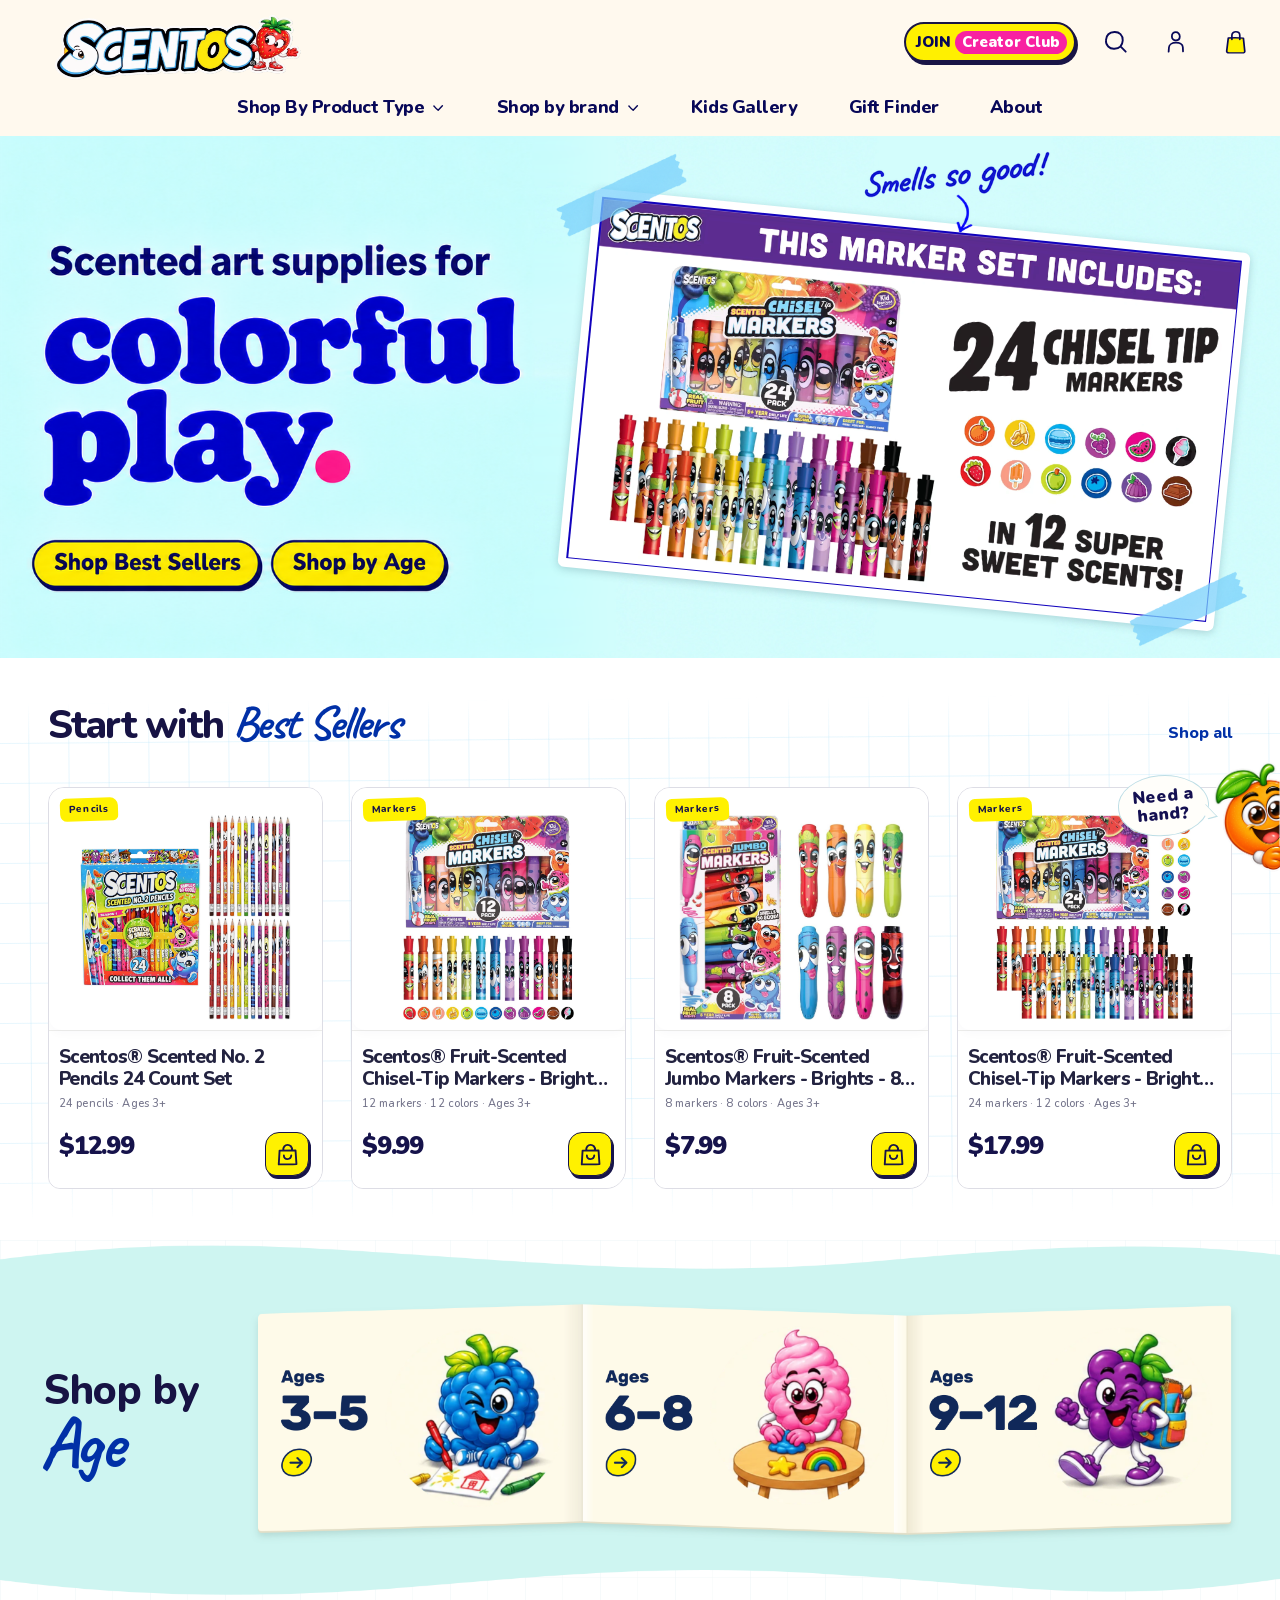
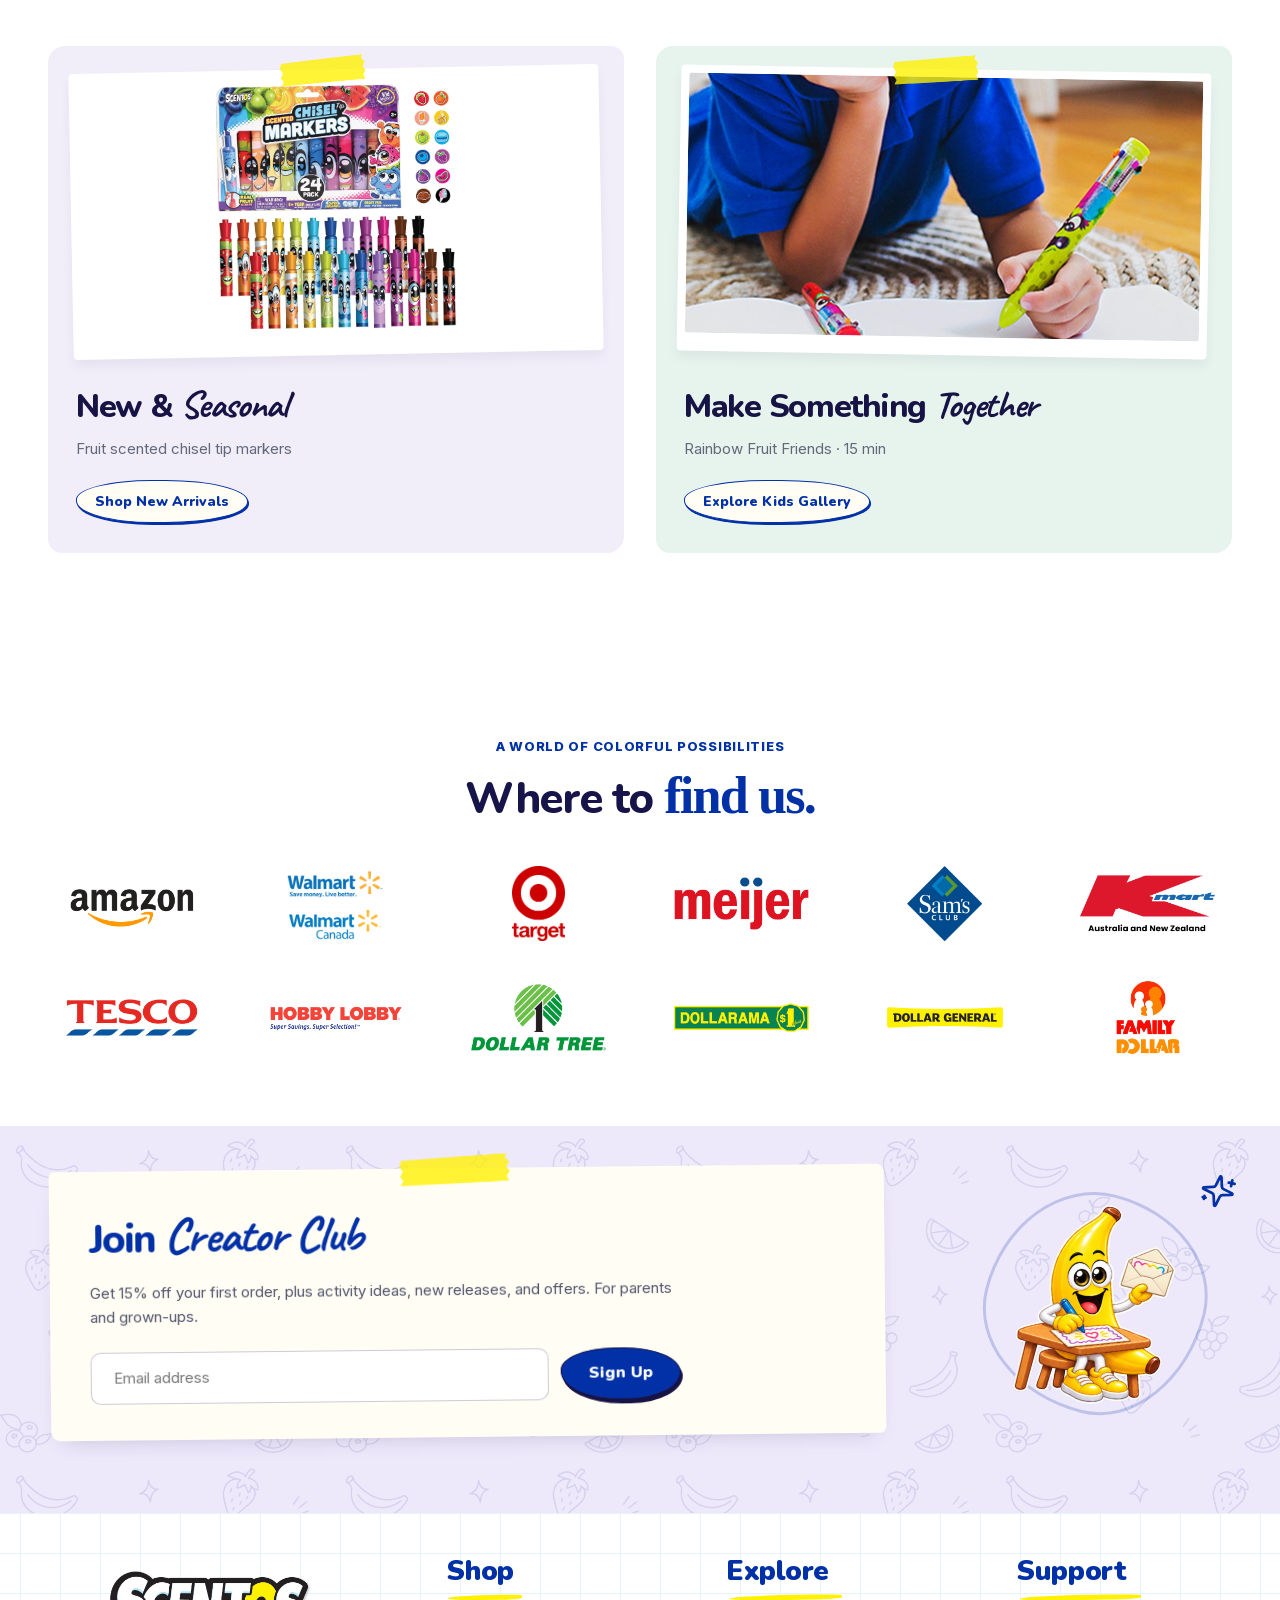
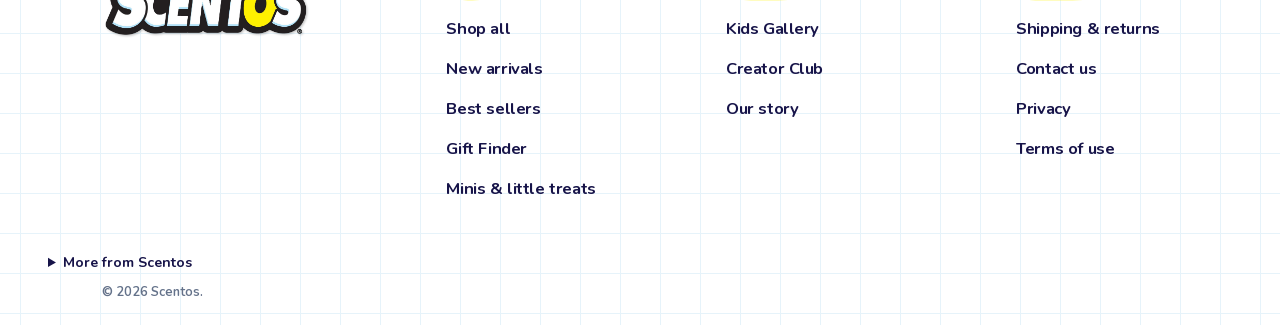
==== commit 6f071267: "Fit the entire hero film inside a rounded sixteen-by-nine frame" ====
--- a/index.html
+++ b/index.html
@@ -5,10 +5,10 @@
     <meta name="viewport" content="width=device-width, initial-scale=1.0" />
     <meta name="theme-color" content="#0130a7" />
     <title>Scentos — Make Play Smell Amazing</title>
-    <link rel="stylesheet" href="./app.css?v=20261126-81" />
+    <link rel="stylesheet" href="./app.css?v=20261126-82" />
   </head>
   <body>
     <div id="root"></div>
-    <script src="./app.js?v=20261126-81"></script>
+    <script src="./app.js?v=20261126-82"></script>
   </body>
 </html>
--- a/app.css
+++ b/app.css
@@ -1 +1 @@
-.mint-hero{position:relative;isolation:isolate;background:#c8fcfb}.mint-hero-copy,.mint-hero-player{position:relative;overflow:hidden}.mint-hero-canvas{position:relative;width:100%;aspect-ratio:1964 / 801}.mint-hero-poster{display:block;width:100%;height:100%}.mint-hero-player{position:absolute;inset:0;pointer-events:none;--mint-video-window: polygon( 47.15547% 15.06612%, 50.72564% 15.82061%, 54.78991% 17.07761%, 60.596% 18.66555%, 64.46673% 19.65268%, 69.49867% 20.90781%, 76.07891% 22.55336%, 83.82036% 24.48961%, 89.62645% 25.8574%, 93.49718% 26.66261%, 96.90293% 27.2539%, 94.10585% 87.92396%, 88.07816% 86.67248%, 83.43329% 85.60472%, 76.07891% 83.96558%, 69.88574% 82.57082%, 61.75722% 80.66161%, 55.17698% 79.04351%, 49.37089% 77.58403%, 44.37629% 76.33544% )}.mint-hero-mobile-frame{display:none}.mint-hero-frame-art{position:absolute;top:0;left:41.24236%;width:58.75764%;height:100%;pointer-events:none}.mint-hero-live-tape{position:absolute;inset:0;z-index:1;width:100%;height:100%;pointer-events:none;visibility:hidden}.mint-hero-live-tape[data-visible=true]{visibility:visible}.mint-hero-cta,.mint-hero-cta-base{position:absolute;top:76.90387%;height:10.73658%}.mint-hero-cta{border-radius:999px}.mint-hero-cta-base,.mint-hero-best{left:2.24033%}.mint-hero-cta-base{width:33.09572%}.mint-hero-best{width:18.63544%}.mint-hero-age{left:20.87576%;width:14.46029%}.mint-hero-button-art{visibility:hidden;pointer-events:none}.mint-hero-copy[data-buttons-ready=true] .mint-hero-button-art{visibility:visible}.mint-hero-button-face{display:block;width:100%;height:100%;transition:transform .15s ease-out,filter .15s ease-out}@media(hover:hover)and (pointer:fine){.mint-hero-cta:is(:hover,:focus-visible) .mint-hero-button-face{transform:translateY(-4px)}}.mint-hero-cta[data-pressed] .mint-hero-button-face{transform:translateY(2px);filter:brightness(.94);transition-duration:0s}@media(prefers-reduced-motion:reduce){.mint-hero-cta .mint-hero-button-face{transition:none}.mint-hero-cta:is(:hover,:focus-visible) .mint-hero-button-face{transform:none}.mint-hero-cta[data-pressed] .mint-hero-button-face{transform:none;filter:brightness(.92)}}.mint-hero-cta:focus-visible{outline:3px solid #101065;outline-offset:3px}.mint-hero-mask{position:absolute;inset:0;opacity:0;pointer-events:none;clip-path:var(--mint-video-window)}.mint-hero-mask[data-visible=true]{opacity:1}.mint-hero-video-plane{position:absolute;top:14.1%;left:46.8%;width:50.55%;height:63.25%;transform-origin:top left;transform:matrix(1,.0999,-.1112,1,0,0)}.mint-hero-video-plane video{width:100%;height:100%;max-width:none;display:block;object-fit:cover}.mint-hero-toggle,.mint-hero-mute{position:absolute;z-index:2;display:grid;pointer-events:auto;border:0;background:transparent;padding:0;cursor:pointer;color:#fff}.mint-hero-toggle{inset:0;clip-path:var(--mint-video-window)}.mint-hero-glyph{display:grid;place-items:center;width:32px;height:32px;color:#fff;background:#12104bd9;border:1.5px solid white;border-radius:50%;opacity:0}.mint-hero-toggle .mint-hero-glyph{position:absolute;right:calc(8.9% + 48px);bottom:calc(18% + 6px)}.mint-hero-mute{width:44px;height:44px;right:8.9%;bottom:18%;place-items:center}.mint-hero-player:has(:is(button:hover,button:focus-visible)) .mint-hero-glyph{opacity:1}.mint-hero-player button:focus-visible .mint-hero-glyph{outline:3px solid #ffe900;outline-offset:2px}@media(max-width:700px){.mint-hero-copy{aspect-ratio:818 / 612}.mint-hero-player{position:relative;aspect-ratio:1154 / 801}.mint-hero-copy .mint-hero-canvas,.mint-hero-player .mint-hero-canvas{position:absolute}.mint-hero-copy .mint-hero-canvas{width:240.0978%;left:0;top:-18.62745%}.mint-hero-player .mint-hero-canvas{width:170.19064%;left:-70.19064%;top:0}.mint-hero-mobile-frame{display:block}.mint-hero-cta:after{content:"";position:absolute;inset:50% 0 auto;transform:translateY(-50%);height:max(100%,44px)}}@media(hover:none){.mint-hero-player:has(.mint-hero-mask[data-visible=true]) .mint-hero-glyph{opacity:1}}.doodle-mascot{display:block;width:100%;height:100%;object-fit:contain;user-select:none;-webkit-user-drag:none}.mascot-portal{--portal-ink:#161246;--portal-paper:#8fe4cf;position:relative;isolation:isolate;display:block;flex:0 0 140px;width:140px;height:150px;color:var(--portal-ink);text-decoration:none;cursor:pointer;transform:rotate(5deg);-webkit-tap-highlight-color:transparent}.mascot-portal--banana,.mascot-portal--orange,.mascot-portal--apple{--portal-paper:#fff100}.mascot-portal--strawberry,.mascot-portal--watermelon,.mascot-portal--cotton-candy{--portal-paper:#ffa7d3}.mascot-portal__paper{position:absolute;z-index:-1;inset:51px 8px 2px 4px;border:2.5px solid var(--portal-ink);border-radius:3px 7px 4px 2px;background:var(--portal-paper);box-shadow:5px 5px 0 var(--portal-ink);transform:rotate(-10deg);transition:transform .22s ease,box-shadow .22s ease}.mascot-portal .mascot-portal__character{position:absolute;top:0;left:9px;width:106px;height:115px;object-fit:contain;transform:rotate(-8deg);transform-origin:50% 95%;transition:transform .32s cubic-bezier(.2,.85,.25,1.4)}.mascot-portal__arrow{position:absolute;right:-5px;top:16px;width:44px;height:50px;overflow:visible;stroke:var(--portal-ink);stroke-width:3.5;stroke-linecap:round;stroke-linejoin:round;transform:rotate(4deg);transition:transform .25s ease}.mascot-portal__spark{stroke-width:2.5;opacity:0;transition:opacity .2s ease}.mascot-portal .mascot-portal__label{position:absolute;left:3px;right:3px;bottom:7px;display:block;color:var(--portal-ink);font:900 17px/1.1 Nunito,sans-serif;text-align:center;letter-spacing:-.4px;white-space:nowrap;transform:rotate(-9deg)}.mascot-portal:hover .mascot-portal__character,.mascot-portal:focus-visible .mascot-portal__character{transform:translateY(-8px) rotate(-13deg)}.mascot-portal:hover .mascot-portal__paper,.mascot-portal:focus-visible .mascot-portal__paper{transform:rotate(-6deg);box-shadow:3px 5px 0 var(--portal-ink)}.mascot-portal:hover .mascot-portal__arrow,.mascot-portal:focus-visible .mascot-portal__arrow{transform:translate(3px,-5px) rotate(9deg)}.mascot-portal:hover .mascot-portal__spark,.mascot-portal:focus-visible .mascot-portal__spark{opacity:1}.mascot-portal:focus-visible{outline:3px dashed currentColor;outline-offset:8px;border-radius:5px}.mascot-portal:active .mascot-portal__character{transform:translateY(-3px) rotate(-4deg)}@media(max-width:640px){.mascot-portal{flex-basis:96px;width:96px;height:112px}.mascot-portal__paper{inset:39px 3px 1px 0;border-width:2px;box-shadow:3px 3px 0 var(--portal-ink)}.mascot-portal .mascot-portal__character{width:79px;height:83px;left:3px}.mascot-portal__arrow{width:31px;height:36px;top:8px;right:-7px}.mascot-portal .mascot-portal__label{font-size:13px;bottom:8px;letter-spacing:-.2px}}@media(prefers-reduced-motion:reduce){.mascot-portal *{transition:none!important}.mascot-portal:hover .mascot-portal__character,.mascot-portal:focus-visible .mascot-portal__character{transform:rotate(-8deg)}.mascot-portal:hover .mascot-portal__arrow,.mascot-portal:focus-visible .mascot-portal__arrow{transform:rotate(4deg)}}.catalog-sidebar scentos-price-range{display:block;margin:0 0 4px;color:#171449}.catalog-sidebar .b1-price-fields{display:grid;grid-template-columns:minmax(0,1fr) auto minmax(0,1fr);align-items:end;gap:6px}.catalog-sidebar .b1-price-fields label{display:block;min-width:0;margin:0;color:#343257;font:700 12px/1.35 Nunito,Arial,sans-serif}.catalog-sidebar .b1-price-amount{display:flex;align-items:center;gap:4px;min-width:0;margin-top:4px;padding:0 9px;border:1px solid #cdd5ee;border-radius:8px;background:#fff}.catalog-sidebar .b1-price-amount:focus-within{outline:2px solid #0347ff;outline-offset:1px}.catalog-sidebar .b1-price-amount input{all:unset;box-sizing:border-box;width:100%;min-width:0;height:36px;color:#171449;font:800 14px/1 Nunito,Arial,sans-serif;appearance:textfield}.catalog-sidebar .b1-price-amount input::-webkit-inner-spin-button{appearance:none}.catalog-sidebar .b1-price-fields>span{align-self:end;line-height:36px}.catalog-sidebar .b1-range-track{position:relative;height:32px;margin:6px 9px 0}.catalog-sidebar .b1-range-track:before{content:"";position:absolute;inset:14px 0 auto;height:4px;border-radius:4px;background:linear-gradient(to right,#d6dbeb var(--range-start,0%),#10369f var(--range-start,0%) var(--range-end,100%),#d6dbeb var(--range-end,100%))}.catalog-sidebar .b1-range-track input[type=range]{appearance:none;-webkit-appearance:none;position:absolute;inset:0 -9px;width:calc(100% + 18px);height:32px;min-height:0;max-width:none;margin:0;padding:0;border:0;border-radius:0;box-shadow:none;background:transparent;pointer-events:none}.catalog-sidebar .b1-range-track input::-webkit-slider-runnable-track{height:4px;background:transparent}.catalog-sidebar .b1-range-track input::-moz-range-track{height:4px;background:transparent}.catalog-sidebar .b1-range-track input::-webkit-slider-thumb{appearance:none;width:18px;height:18px;margin-top:-7px;border-radius:50%;border:2px solid #10369f;background:#fff;cursor:ew-resize;pointer-events:auto}.catalog-sidebar .b1-range-track input::-moz-range-thumb{box-sizing:border-box;width:18px;height:18px;border-radius:50%;border:2px solid #10369f;background:#fff;cursor:ew-resize;pointer-events:auto}.catalog-sidebar .b1-range-track input:focus-visible{outline:2px solid #0347ff;outline-offset:0}.catalog-sidebar [data-min-at-end] .b1-range-track input:first-child{z-index:1}.catalog-sidebar .b1-stock-options{display:grid;grid-template-columns:repeat(2,minmax(0,1fr));gap:6px}.catalog-sidebar .b1-stock-options label{display:flex;align-items:center;gap:6px;min-height:32px;min-width:0;margin:0;cursor:pointer;color:#24214c;font:800 14px/1.3 Nunito,Arial,sans-serif}.catalog-sidebar .b1-stock-options input[type=checkbox]{appearance:auto;position:static;display:inline-block;flex:none;width:17px;height:17px;min-height:0;margin:0;opacity:1;accent-color:#10369f}.catalog-sidebar .b1-stock-options label:has(input:disabled){opacity:.55}.catalog-shop .catalog-sidebar:has(>scentos-filter-scroll){box-sizing:border-box;min-height:0;overflow:hidden}.catalog-sidebar>.catalog-filter-title{flex:none}.catalog-sidebar scentos-filter-scroll{display:grid;grid-template-columns:minmax(0,1fr);grid-template-rows:minmax(0,1fr);min-height:0;min-width:0;flex:1 1 0}.catalog-sidebar scentos-filter-scroll[data-overflow]{grid-template-columns:minmax(0,1fr) 20px;column-gap:3px}.catalog-sidebar .b1-scroll-viewport{min-height:0;min-width:0;overflow:auto;scroll-padding-block:8px;scrollbar-color:#3151a9 #e2e9fb}.catalog-sidebar .b1-scroll-viewport:focus-visible{outline:2px solid #1551d3;outline-offset:2px}.catalog-sidebar .b1-scroll-viewport>div{padding:2px 2px 3px}.catalog-sidebar [data-overflow]>.b1-scroll-viewport{scrollbar-width:none}.catalog-sidebar [data-overflow]>.b1-scroll-viewport::-webkit-scrollbar{display:none}.b1-scroll-rail{display:none}[data-overflow]>.b1-scroll-rail{display:grid;grid-template-rows:minmax(0,1fr) 26px;align-items:stretch;justify-items:center;gap:3px}.catalog-sidebar .b1-scroll-rail input[type=range]{writing-mode:vertical-lr;direction:ltr;appearance:none;-webkit-appearance:none;box-sizing:border-box;position:static;width:20px;height:100%;min-height:0;min-width:0;padding:0;margin:0;border:0;border-radius:0;background:transparent;box-shadow:none;cursor:pointer}.b1-scroll-rail input::-webkit-slider-runnable-track{width:7px;height:100%;background:#e2e9fb;border-radius:8px}.b1-scroll-rail input::-moz-range-track{width:7px;height:100%;background:#e2e9fb;border-radius:8px}.b1-scroll-rail input::-webkit-slider-thumb{appearance:none;width:11px;height:var(--filter-thumb,36px);margin-left:-2px;border:1px solid #143899;border-radius:8px;background:#4263c0}.b1-scroll-rail input::-moz-range-thumb{box-sizing:border-box;width:11px;height:var(--filter-thumb,36px);border:1px solid #143899;border-radius:8px;background:#4263c0}.catalog-sidebar .b1-scroll-rail button{display:grid;place-items:center;width:22px;min-width:0;height:24px;min-height:0;padding:0;margin:0;border:1px solid #bdcbed;border-radius:8px;box-shadow:none;background:#edf2ff;color:#123589;font:800 16px/1 Nunito,sans-serif}.catalog-sidebar .b1-scroll-rail button:disabled{opacity:.35;cursor:default}.b1-scroll-rail :focus-visible{outline:2px solid #1551d3;outline-offset:1px}.catalog-shop #shop-favorites{--catalog-top:calc(var(--catalog-header-height,var(--scentos-header-height,90px)) + 8px)}#shop-favorites .catalog-sidebar:has(>scentos-filter-scroll){--filter-ink:#10143e;--filter-blue:#063cbf;--filter-rule:#d6d4d0;--type-height:39px;--type-art:33px;--section-pad:9px;--legend-gap:6px;background:#fffcf3;border:1px solid #e5e2da;border-radius:13px;box-shadow:0 3px 8px #17144908;color:var(--filter-ink)}#shop-favorites .catalog-filter-title{margin:0 0 2px;padding-inline:9px 0}#shop-favorites .catalog-filter-title h2{margin:0;color:var(--filter-ink);font:850 23px/1.2 Nunito,sans-serif;letter-spacing:-.04em}#shop-favorites .catalog-filter-title em{position:relative;display:inline-block;margin:0 0 2px 1px;transform:none;color:var(--filter-blue);font:700 38px/1.04 Shelf Hand,Caveat,cursive}#shop-favorites .catalog-filter-title em:after{content:"";position:absolute;left:19%;right:7%;bottom:-3px;height:4px;border-radius:60% 75% 55% 55%;background:#bca5fa;transform:rotate(-2deg)}#shop-favorites .compact-types{display:grid;grid-template-columns:minmax(0,1fr);gap:0;margin:0 0 var(--section-pad)}#shop-favorites .compact-types>:is(button,a){display:flex;align-items:center;justify-content:space-between;width:100%;min-width:0;min-height:var(--type-height);padding:2px 9px;margin:0;gap:4px;box-sizing:border-box;background:transparent;color:var(--filter-ink);border:0;border-radius:10px;box-shadow:none;text-align:start;text-decoration:none;letter-spacing:-.015em;font:800 15.5px/1.2 Nunito,sans-serif;transition:background-color .14s ease}#shop-favorites .compact-types>:is(button,a):hover{background:#f4f0e3;transform:none}#shop-favorites .compact-types>:is(.selected,[aria-current=page],[aria-pressed=true]){background:#ffe600;color:var(--filter-ink)}#shop-favorites .compact-types>:is(.selected,[aria-current=page],[aria-pressed=true]):after{content:"";width:18px;height:18px;flex:none;background:var(--filter-blue);clip-path:polygon(0 43%,72% 43%,43% 13%,53% 3%,100% 50%,53% 97%,43% 87%,72% 57%,0 57%)}#shop-favorites .compact-types .catalog-type-name{display:grid;grid-template-columns:var(--type-art) minmax(0,1fr);align-items:center;gap:10px}#shop-favorites .compact-types .catalog-type-name>:is(svg,img,.catalog-type-art){width:var(--type-art);height:var(--type-art);margin:0;object-fit:contain}#shop-favorites .compact-types .catalog-type-name>svg{width:80%;justify-self:center;color:var(--filter-blue)}#shop-favorites .compact-types .sc-art-crop{width:100%;max-width:100%}#shop-favorites .catalog-choice-filters{display:grid;gap:var(--section-pad);margin:0 5px;padding:var(--section-pad) 0 0;border:0;border-top:1px solid var(--filter-rule)}#shop-favorites .catalog-choice-filters>fieldset{box-sizing:border-box;width:100%;min-width:0;margin:0;padding:0;border:0}#shop-favorites .catalog-choice-filters>fieldset:not(:last-of-type){padding-bottom:var(--section-pad);border-bottom:1px solid var(--filter-rule)}#shop-favorites .catalog-choice-filters legend{display:block;float:none;margin:0 0 var(--legend-gap);padding:0;color:var(--filter-ink);font:900 16px/1.18 Nunito,sans-serif;letter-spacing:-.01em}#shop-favorites .catalog-brand-pills,#shop-favorites .b1-stock-options{display:grid;grid-template-columns:repeat(2,minmax(0,1fr));gap:0 5px}#shop-favorites .catalog-brand-pills>:is(button,a,label),#shop-favorites .b1-stock-options label{display:flex;align-items:center;justify-content:flex-start;gap:7px;min-width:0;min-height:26px;margin:0;padding:0;border:0;border-radius:3px;background:transparent;box-shadow:none;text-decoration:none;color:var(--filter-ink);font:800 13px/1.2 Nunito,sans-serif;letter-spacing:-.015em;text-align:start}#shop-favorites .catalog-brand-pills>:is(button,a,label):before,#shop-favorites .b1-stock-options input[type=checkbox]{box-sizing:border-box;appearance:none;width:18px;height:18px;flex:0 0 18px;margin:0;padding:0;border:1.5px solid #979795;border-radius:3px;background-color:transparent;box-shadow:none}#shop-favorites .catalog-brand-pills>:is(button,a,label):before{content:""}#shop-favorites .catalog-brand-pills>:is([aria-checked=true],label:has(input:checked)):before,#shop-favorites .b1-stock-options input:checked{border-color:var(--filter-blue);background:var(--filter-blue) center/14px 14px no-repeat url("data:image/svg+xml,%3Csvg xmlns='http://www.w3.org/2000/svg' viewBox='0 0 20 20'%3E%3Cpath d='m3 10 4.3 4.6L17 5' stroke='white' stroke-width='3.3' stroke-linecap='round' stroke-linejoin='round' fill='none'/%3E%3C/svg%3E")}#shop-favorites .catalog-filter-pills label>input{position:absolute;opacity:0;width:1px;height:1px}#shop-favorites .catalog-age-pills{display:grid;grid-template-columns:repeat(3,minmax(0,1fr));gap:6px;padding:0;border:0;background:transparent}#shop-favorites .catalog-age-pills>:is(button,a,label){box-sizing:border-box;display:flex;align-items:center;justify-content:center;gap:4px;min-width:0;min-height:32px;margin:0;padding:0 2px;cursor:pointer;border:1px solid #b8c3db;border-radius:8px;box-shadow:none;background:#fffefa;color:var(--filter-ink);text-decoration:none;letter-spacing:0;font:850 13px/1.2 Nunito,sans-serif}@media(hover:hover){#shop-favorites .catalog-age-pills>:is(button,a,label):hover{border-color:var(--filter-blue)}}#shop-favorites .catalog-age-pills>:is(.selected,[aria-pressed=true],[aria-current=page],label:has(input:checked)){border-color:var(--filter-blue);color:var(--filter-blue);background:#d4e3ff}#shop-favorites .catalog-age-pills>:is(.selected,[aria-pressed=true],[aria-current=page],label:has(input:checked)):before{content:"";width:10px;height:6px;margin-top:-3px;border-left:2.5px solid var(--filter-blue);border-bottom:2.5px solid var(--filter-blue);transform:rotate(-45deg)}#shop-favorites .catalog-sidebar :is(a,button,input):focus-visible,#shop-favorites .catalog-filter-pills label:has(input:focus-visible){outline:2px solid var(--filter-blue);outline-offset:-2px}#shop-favorites .b1-price-fields{grid-template-columns:minmax(0,1fr) auto minmax(0,1fr);gap:4px;align-items:center}#shop-favorites .b1-price-fields label{display:grid;grid-template-columns:auto minmax(0,1fr);align-items:center;gap:4px;font:800 12px/1.2 Nunito,sans-serif;color:var(--filter-ink)}#shop-favorites .b1-price-amount{margin:0;padding:0 5px;gap:1px;border-color:#d5d4d2;border-radius:8px;background:#fff}#shop-favorites .b1-price-amount input{height:30px}#shop-favorites .b1-price-fields>span{line-height:30px;color:#85848e}#shop-favorites .catalog-sidebar .b1-range-track{margin:4px 9px 0;height:25px}#shop-favorites .b1-range-track:before{height:5px}#shop-favorites scentos-price-range{margin:0}@media(min-width:701px){.catalog-shop #shop-favorites:is(.catalog-content,.b1-catalog-layout){box-sizing:border-box;width:93.2vw;max-width:none;margin-inline:calc(50% - 46.6vw);padding-inline:0;padding-block-start:10px;grid-template-columns:250px minmax(0,1fr);column-gap:clamp(16px,2vw,36px);scroll-margin-top:calc(var(--catalog-top) - 10px)}#shop-favorites .b1-filter-host,#shop-favorites>.catalog-sidebar{position:sticky;top:var(--catalog-top);align-self:start}#shop-favorites .b1-filter-host>.catalog-sidebar{position:static}#shop-favorites .b1-scroll-viewport>div{box-sizing:border-box;min-height:100%;display:flex;flex-direction:column}#shop-favorites .compact-types{flex:4 0 auto;grid-auto-rows:max-content;align-content:space-around}#shop-favorites .catalog-choice-filters{flex:5 0 auto;grid-auto-rows:max-content;align-content:space-around}#shop-favorites .catalog-sidebar:has(>scentos-filter-scroll){display:flex;flex-direction:column;container:catalog-filters / size;height:calc(100dvh - var(--catalog-top) - var(--catalog-preview-inset,0px) - 8px);min-height:0;max-height:none;padding:5px 8px 9px}}@container catalog-filters (max-height:600px){#shop-favorites .compact-types{--type-height:30px;--type-art:25px;--section-pad:5px}#shop-favorites .catalog-filter-title{margin-bottom:3px}#shop-favorites .catalog-choice-filters{--section-pad:4px;--legend-gap:2px}#shop-favorites .catalog-brand-pills>:is(button,a,label),#shop-favorites .b1-stock-options label{min-height:22px}#shop-favorites .catalog-age-pills>:is(button,a,label),#shop-favorites .b1-price-amount input{min-height:26px;height:26px}#shop-favorites .catalog-filter-title h2{font-size:20px}#shop-favorites .catalog-filter-title em{font-size:31px}#shop-favorites .catalog-choice-filters legend{font-size:15px}#shop-favorites .catalog-sidebar .b1-range-track{height:22px;margin-top:1px}}@media(max-width:700px){#shop-favorites .catalog-sidebar.open:has(>scentos-filter-scroll),#shop-favorites .b1-filter-dialog[open] .catalog-sidebar.open:has(>scentos-filter-scroll){--type-height:46px;--type-art:38px;box-sizing:border-box;display:flex;flex-direction:column;min-height:0;height:100dvh;max-height:100dvh;overflow:hidden;padding:16px 10px max(12px,env(safe-area-inset-bottom));background:#fffcf3;border-radius:0 13px 13px 0}.catalog-shop .catalog-sidebar.open scentos-filter-scroll{flex:1 1 auto}#shop-favorites .catalog-brand-pills>:is(button,a,label),#shop-favorites .b1-stock-options label{min-height:36px;font-size:14px}#shop-favorites .catalog-age-pills>:is(button,a,label){min-height:38px}}.content-page{color:var(--ink,#333);background:#fff}.community-reviews{padding:36px 20px 12px;text-align:center}.content-community .community-reviews h1{margin:0 0 12px;font-size:clamp(24px,3.2vw,40px);color:#181448}.community-reviews a{color:#12319b;text-decoration:underline}.community-instagram{display:grid;grid-template-columns:repeat(2,minmax(0,1fr));align-items:center;gap:clamp(22px,5vw,64px);max-width:990px;margin:32px auto 48px;padding:clamp(18px,3vw,36px);background:#e6f4ee;border-radius:24px}.community-instagram img{display:block;width:100%;height:auto;aspect-ratio:1.6;object-fit:cover;border:6px solid white;border-radius:10px}.content-community .community-instagram h2{color:#141149}.community-profile{display:inline-block;border:2px solid #1536a1;border-radius:30px;background:#fffdf5;color:#12319b;padding:9px 16px;font-weight:800;text-decoration:none}.scentos-footer-reference .footer-community{padding-bottom:10px;font:700 14px/1.5 Nunito,sans-serif}.footer-community summary{width:fit-content;cursor:pointer}.footer-community a{display:inline-block;padding:10px 0}@media(max-width:600px){.community-instagram{grid-template-columns:1fr;margin:20px 16px 32px}}.content-page h1,.content-page h2,.content-page h3{font-family:Arial Rounded MT Bold,Nunito,Arial,sans-serif;letter-spacing:-.045em}.content-page h1{font-size:clamp(43px,5.8vw,78px);line-height:1.03;margin:20px 0 25px;color:var(--blue);font-weight:900}.content-page h2{font-size:clamp(28px,3vw,43px);line-height:1.12;margin:0 0 18px;color:var(--blue)}.content-page h3{font-size:23px;line-height:1.2;color:var(--blue);margin:0 0 10px}.content-page p{line-height:1.7}.content-page .button{display:inline-flex;align-items:center;justify-content:center;gap:9px;min-height:46px}.content-page .button:disabled{opacity:.42;cursor:not-allowed;transform:none}.content-page .text-link{display:inline-flex;align-items:center;gap:9px;color:var(--blue);font-weight:700;text-decoration:none;background:none;border:0;min-height:44px;padding:0;cursor:pointer}.content-page .field{display:flex;flex-direction:column;gap:8px;font-size:16px;font-weight:650}.content-page .field input,.content-page .field select,.content-page .field textarea{width:100%;border:1px solid #d8d8d8;background:#fff;border-radius:20px;padding:13px 17px;min-height:46px;font:inherit;font-weight:400;color:var(--ink)}.content-page .field textarea{resize:vertical;line-height:1.55}.content-page .field input:focus,.content-page .field select:focus,.content-page .field textarea:focus{outline:2px solid var(--blue);outline-offset:2px}.content-page .section-title{display:flex;align-items:center;justify-content:space-between;gap:20px;margin-bottom:30px}.content-page .section-title h2{margin-bottom:0}.content-page .breadcrumbs{display:flex;align-items:center;gap:10px;font-size:16px;color:var(--muted);padding:26px 0;text-decoration:none}.content-page .breadcrumbs a{color:var(--muted)}.content-page .eyebrow{color:var(--blue);font-size:16px;font-weight:800;letter-spacing:.12em;text-transform:uppercase}.content-page .content-heading{position:relative;padding:60px 0 55px;overflow:hidden;border-bottom:1px solid var(--line)}.content-page .content-heading h1{max-width:850px}.content-page .content-heading h1 span{position:relative;z-index:1}.content-page .content-heading h1 span:after{content:"";position:absolute;height:15px;bottom:7px;left:0;right:0;background:var(--yellow);z-index:-1;transform:rotate(-1deg)}.content-page .content-heading p{font-size:18px;color:#666}.content-page .content-heading .button{margin-top:10px}.content-page .learning-section{padding-top:35px;padding-bottom:75px}.content-page .content-filterbar{display:flex;align-items:end;gap:18px;padding-bottom:30px;margin-bottom:15px}.content-page .content-filterbar .field{min-width:170px}.content-page .content-filterbar p{font-size:16px;margin:0 0 13px auto;color:var(--muted)}.content-page .idea-grid{display:grid;grid-template-columns:repeat(3,minmax(0,1fr));gap:28px}.content-page .idea-card{display:block;text-decoration:none;color:var(--ink);min-width:0}.content-page .idea-card-image{position:relative;aspect-ratio:1.2;border-radius:12px;overflow:hidden;background:#f8f8f8}.content-page .idea-card-image img{width:100%;height:100%;object-fit:cover;transition:transform .35s ease}.content-page .idea-card:hover .idea-card-image img{transform:scale(1.035)}.content-page .idea-card-copy{padding:19px 1px 10px}.content-page .idea-tags{display:flex;flex-wrap:wrap;gap:8px;margin:0 0 15px}.content-page .idea-tags span{display:inline-flex;align-items:center;gap:5px;font-size:16px;border-radius:20px;padding:6px 10px;color:#555;background:#f4f4f4}.content-page .idea-card h3{font-size:25px}.content-page .idea-card p{margin:0 0 8px;color:var(--muted);font-size:16px}.content-page .idea-card .text-link{font-size:16px}.content-page .content-note{color:var(--muted);font-size:16px;line-height:1.65;margin:30px 0 0}.content-page .content-band{background:var(--sky);padding:40px 0}.content-page .content-band>.container{display:flex;align-items:center;justify-content:space-between;gap:35px}.content-page .content-band h2{margin:10px 0 0;font-size:32px}.content-page .idea-detail{padding-bottom:80px}.content-page .idea-detail-hero{display:grid;grid-template-columns:1fr 1fr;gap:65px;align-items:center;margin-bottom:60px}.content-page .idea-detail-hero h1{font-size:clamp(40px,5vw,65px)}.content-page .idea-detail-hero>img{width:100%;height:390px;border-radius:12px;object-fit:cover}.content-page .idea-detail-hero p{font-size:18px;color:var(--muted);margin-bottom:25px}.content-page .print-link{font-size:16px}.content-page .idea-instructions{display:grid;grid-template-columns:minmax(0,1.5fr) minmax(280px,1fr);gap:80px;align-items:start}.content-page .idea-instructions .section-title span{color:var(--muted);white-space:nowrap;font-size:16px}.content-page .instruction-progress{height:4px;background:#f0f0f0;margin:-14px 0 20px;border-radius:10px;overflow:hidden}.content-page .instruction-progress span{display:block;height:100%;background:var(--blue);transition:width .25s}.content-page .instruction-step{display:flex;gap:20px;padding:25px 0;border-bottom:1px solid var(--line)}.content-page .instruction-step>button{flex:0 0 43px;width:43px;height:43px;border-radius:50%;background:var(--yellow);border:0;color:var(--blue);display:grid;place-items:center;font-weight:800;cursor:pointer}.content-page .instruction-step h3{font-size:23px;margin-top:5px}.content-page .instruction-step p{color:#666;font-size:16px;margin:0}.content-page .instruction-step.is-done>button{background:var(--blue);color:#fff}.content-page .step-illustration{width:100%;height:150px;margin-top:18px;background:#f8f8f8;border-radius:12px}.content-page .idea-video{width:100%;border-radius:12px;margin-top:25px;background:#f8f8f8;max-height:380px}.content-page .idea-video-block{max-width:760px;margin-top:55px}.content-page .idea-video-block .content-note{margin-top:0}.content-page .idea-video-block .idea-video{margin-top:16px}.content-page .completed-activity{background:var(--sky);border-radius:12px;padding:22px;display:flex;align-items:center;gap:16px;margin-top:22px;color:var(--blue)}.content-page .completed-activity p{margin:4px 0 0;font-size:16px}.content-page .completed-activity .text-link{margin-left:auto;white-space:nowrap;font-size:16px}.content-page .materials-panel{border:1px solid var(--line);padding:28px;border-radius:12px;position:sticky;top:130px;box-shadow:0 2px 8px #0000000a}.content-page .materials-panel>svg{color:var(--blue);margin-bottom:15px}.content-page .materials-panel h2{font-size:29px}.content-page .materials-panel h3{font-size:18px;margin-top:26px}.content-page .materials-panel ul{padding-left:20px;line-height:2;font-size:16px;color:#666;margin:0}.content-page .materials-panel .button{margin-top:15px;width:100%}.content-page .materials-panel small{display:block;color:var(--muted);line-height:1.65;font-size:16px;margin-top:15px}.content-page .supply-product{display:flex;align-items:center;gap:12px;padding:10px 0;text-decoration:none;color:var(--ink);font-size:16px;line-height:1.45;border-bottom:1px solid var(--line)}.content-page .supply-product img{width:70px;height:70px;object-fit:contain}.content-page .supply-product b{display:block;margin-top:4px;color:var(--blue)}.content-page .more-ideas{margin-top:80px}.content-page .gallery-heading .heading-doodle{background:var(--sky)}.content-page .gallery-source-note{font-size:16px;color:var(--muted);max-width:830px;margin:-10px 0 30px}.content-page .gallery-filter .button{margin-left:auto}.content-page .gallery-masonry{columns:3;column-gap:25px}.content-page .gallery-card{break-inside:avoid;border:1px solid var(--line);border-radius:12px;overflow:hidden;margin-bottom:25px;box-shadow:0 2px 8px #00000008}.content-page .gallery-card>img{display:block;width:100%;height:auto;min-height:220px;object-fit:cover}.content-page .gallery-card:nth-child(3n+2)>img{height:380px}.content-page .gallery-card-copy{padding:20px}.content-page .gallery-origin{color:var(--muted);font-size:14px;text-transform:uppercase;letter-spacing:.06em}.content-page .gallery-card h3{font-size:22px;margin-top:10px}.content-page .gallery-card-bottom{display:flex;justify-content:space-between;align-items:center;gap:12px;color:var(--muted);font-size:16px}.content-page .gallery-card-bottom>div{display:flex}.content-page .gallery-card-bottom button{width:44px;height:44px;border:0;background:transparent;color:#777;display:grid;place-items:center;cursor:pointer;border-radius:50%}.content-page .gallery-card-bottom button:hover{background:#f4f4f4}.content-page .gallery-card-bottom button.is-liked{color:var(--coral)}.content-page .gallery-card-bottom button.is-saved{color:var(--blue)}.content-page .gallery-upload{display:grid;grid-template-columns:1fr 1fr;gap:50px;padding:35px;margin:0 0 40px;background:#f8f8f8;border-radius:12px}.content-page .gallery-upload h2{margin-top:12px;font-size:30px}.content-page .gallery-upload p{font-size:16px;color:#666}.content-page .upload-drop{position:relative;display:flex;flex-direction:column;align-items:center;justify-content:center;gap:9px;border:1px dashed #999;border-radius:12px;padding:23px;color:var(--blue);cursor:pointer;background:#fff}.content-page .upload-drop>span{font-size:16px;color:var(--muted)}.content-page .upload-drop input{position:absolute;width:100%;height:100%;inset:0;opacity:0;cursor:pointer}.content-page .upload-preview{width:140px;height:110px;object-fit:contain;margin-top:15px;background:#fff;border-radius:8px}.content-page .upload-fields{display:flex;flex-direction:column;gap:20px}.content-page .form-two{display:grid;grid-template-columns:1fr 1fr;gap:18px}.content-page .consent{display:flex;gap:10px;align-items:flex-start;font-size:16px;line-height:1.6;color:#666}.content-page .consent input{margin:2px 0 0;width:17px;height:17px;accent-color:var(--blue);flex-shrink:0}.content-page .consent a{color:var(--blue);text-decoration:underline}.content-page .form-error{color:#a72b27!important;font-size:16px!important;margin:0}.content-page .gift-finder{padding-bottom:85px;min-height:700px}.content-page .gift-topline{display:flex;justify-content:space-between;gap:20px;font-size:16px;color:var(--muted);border-bottom:1px solid var(--line);padding:10px 0 25px}.content-page .gift-progress{max-width:850px;display:flex;justify-content:center;margin:35px auto 45px;gap:26px}.content-page .gift-progress button{display:flex;align-items:center;gap:8px;border:0;background:none;color:var(--muted);font-size:16px;cursor:pointer;min-height:44px;padding:0}.content-page .gift-progress button:disabled{cursor:default}.content-page .gift-progress button>span{width:29px;height:29px;border-radius:50%;background:#f2f2f2;display:grid;place-items:center;font-weight:700}.content-page .gift-progress button.current{color:var(--blue);font-weight:700}.content-page .gift-progress button.current>span{background:var(--blue);color:#fff}.content-page .gift-progress button.answered:not(.current)>span{background:var(--sky);color:var(--blue)}.content-page .gift-question{text-align:center;margin:0 auto 40px}.content-page .gift-step-label{font-size:16px;color:var(--muted)}.content-page .gift-question h1{font-size:clamp(35px,4.5vw,59px);margin:15px 0}.content-page .gift-question p{font-size:16px;color:var(--muted)}.content-page .gift-options{max-width:1050px;display:grid;grid-template-columns:repeat(4,minmax(0,1fr));gap:18px;margin:0 auto}.content-page .gift-options.three-options{max-width:920px;grid-template-columns:repeat(3,minmax(0,1fr))}.content-page .gift-option{position:relative;padding:32px 18px;border:1px solid #ddd;background:#fff;border-radius:12px;display:flex;align-items:center;flex-direction:column;text-align:center;gap:12px;cursor:pointer;min-height:240px;transition:transform .2s,border-color .2s}.content-page .gift-option:hover{transform:translateY(-4px);border-color:var(--blue)}.content-page .gift-option.selected{border:2px solid var(--blue);padding:31px 17px;background:#f8f8f8}.content-page .gift-option-check{position:absolute;top:15px;right:15px;width:23px;height:23px;border-radius:50%;border:1px solid #ddd;color:#fff;display:grid;place-items:center}.content-page .gift-option.selected .gift-option-check{background:var(--blue);border-color:var(--blue)}.content-page .gift-option-icon{width:80px;height:80px;background:var(--sky);border-radius:50%;display:grid;place-items:center;margin:4px 0;color:var(--blue)}.content-page .gift-option:nth-child(2) .gift-option-icon{background:var(--yellow)}.content-page .gift-option:nth-child(3) .gift-option-icon{background:var(--coral)}.content-page .gift-option-icon svg{width:39px;height:39px}.content-page .gift-option strong{font-family:Arial Rounded MT Bold,Nunito,sans-serif;font-size:23px;color:var(--blue)}.content-page .gift-option>span:last-child{font-size:16px;color:var(--muted);line-height:1.5}.content-page .gift-controls{max-width:920px;margin:35px auto 0;display:flex;justify-content:space-between}.content-page .gift-smallprint{max-width:630px;text-align:center;color:var(--muted);font-size:16px;margin:32px auto 0}.content-page .gift-results{padding-top:45px}.content-page .gift-answer-tags{display:flex;flex-wrap:wrap;justify-content:center;gap:8px;margin-top:25px}.content-page .gift-answer-tags span{padding:8px 13px;font-size:16px;background:#f3f3f3;border-radius:20px}.content-page .gift-match-note{max-width:850px;display:flex;gap:12px;background:#f8f8f8;padding:18px 22px;border-radius:12px;font-size:16px;margin:0 auto 25px}.content-page .gift-match-note svg{flex-shrink:0;color:var(--blue);margin-top:3px}.content-page .gift-main-result{max-width:1050px;margin:0 auto;display:grid;grid-template-columns:1fr 1fr;gap:65px;align-items:center}.content-page .gift-main-image{position:relative;background:#f8f8f8;border-radius:12px;overflow:hidden}.content-page .gift-main-image img{display:block;width:100%;height:450px;object-fit:contain;mix-blend-mode:multiply}.content-page .gift-pick-label{position:absolute;top:20px;left:20px;padding:10px 14px;background:var(--yellow);border-radius:30px;color:var(--blue);display:flex;align-items:center;gap:8px;font-size:16px;z-index:1}.content-page .gift-main-copy h2{margin-top:15px;font-size:38px}.content-page .gift-main-copy>p{font-size:16px;color:#666}.content-page .gift-price{font-size:28px;display:block;color:var(--coral);margin:15px 0}.content-page .gift-result-reasons{display:flex;flex-direction:column;gap:10px;margin:20px 0 25px;font-size:16px}.content-page .gift-result-reasons span{display:flex;align-items:center;gap:9px}.content-page .gift-result-reasons svg{color:var(--blue)}.content-page .gift-main-copy>.text-link{display:flex;margin-top:13px;font-size:16px}.content-page .gift-alternatives{margin:65px auto 0;max-width:700px}.content-page .gift-alternatives h2{text-align:center;font-size:30px;margin-bottom:30px}.content-page .gift-alternatives .product-grid{display:grid;grid-template-columns:repeat(2,minmax(0,1fr));gap:26px}.content-page .gift-result-controls{display:flex;justify-content:center;gap:30px;margin-top:45px}.content-page .about-story{display:grid;grid-template-columns:1fr 1fr;gap:70px;padding-top:70px;padding-bottom:80px;align-items:center}.content-page .about-story h1 span,.content-page .teacher-hero h1 span{color:var(--blue);background:linear-gradient(transparent 72%,var(--yellow) 72%,var(--yellow) 91%,transparent 91%)}.content-page .about-lead{font-size:22px;color:var(--blue);line-height:1.5!important;font-weight:650}.content-page .about-story-copy>p:not(.about-lead){font-size:16px;color:#666;max-width:460px}.content-page .about-story .button{margin-top:15px}.content-page .about-photo{position:relative;padding-bottom:25px}.content-page .about-photo img{width:100%;height:500px;object-fit:cover;border-radius:12px}.content-page .about-photo>span{position:absolute;right:-5px;bottom:0;background:var(--yellow);color:var(--blue);border-radius:30px;padding:17px 24px;transform:rotate(-5deg);font-size:19px;font-family:Arial Rounded MT Bold,Nunito,sans-serif;font-weight:800}.content-page .about-philosophy{border-top:1px solid var(--line);border-bottom:1px solid var(--line);padding:55px 0}.content-page .about-philosophy>.container{display:grid;grid-template-columns:1fr 1fr;gap:70px;align-items:center}.content-page .about-philosophy h2{margin-top:16px;margin-bottom:0}.content-page .about-philosophy p{color:#666;font-size:17px;margin:0}.content-page .about-pillars{display:grid;grid-template-columns:repeat(3,1fr);gap:55px;padding-top:65px;padding-bottom:65px}.content-page .about-pillars svg{color:var(--blue);margin-bottom:22px}.content-page .about-pillars p{font-size:16px;color:#666}.content-page .about-contact{display:flex;align-items:center;gap:25px;padding-top:50px;padding-bottom:55px}.content-page .about-contact>svg{flex-shrink:0;color:var(--blue)}.content-page .about-contact h2{font-size:25px;margin:0}.content-page .about-contact p{font-size:16px;margin:8px 0 0;color:var(--muted)}.content-page .about-contact .button{margin-left:auto}.content-page .support-heading{padding-top:60px;padding-bottom:45px}.content-page .safety-intro{padding-top:50px;padding-bottom:75px}.content-page .safety-pillars{display:grid;grid-template-columns:repeat(3,1fr);gap:40px;margin-bottom:70px}.content-page .safety-pillars article{padding:26px;background:#f8f8f8;border-radius:12px}.content-page .safety-pillars svg{width:33px;height:33px;color:var(--blue);margin-bottom:22px}.content-page .safety-pillars h2{font-size:24px}.content-page .safety-pillars p{font-size:16px;margin-bottom:0;color:#666}.content-page .safety-proof{display:grid;grid-template-columns:1fr 1fr;gap:80px;padding:0 0 65px;border-bottom:1px solid var(--line)}.content-page .safety-proof h2{margin-top:14px}.content-page .safety-proof p{color:#666;font-size:16px}.content-page .safety-proof-list>div{display:flex;gap:18px;padding:22px 0;border-bottom:1px solid var(--line)}.content-page .safety-proof-list>div:last-child{border-bottom:0}.content-page .safety-proof-list svg{flex-shrink:0;color:var(--blue)}.content-page .safety-proof-list strong{display:block;color:var(--blue);font-size:16px;margin-bottom:8px}.content-page .safety-proof-list small{display:block;font-size:16px;line-height:1.65;color:var(--muted)}.content-page .safety-faq-layout{display:grid;grid-template-columns:1fr 1.5fr;gap:65px;padding-top:65px}.content-page .safety-faq-layout h2{margin:15px 0 25px}.content-page .content-faq details{border-bottom:1px solid var(--line)}.content-page .content-faq summary{cursor:pointer;list-style:none;padding:22px 0;font-size:16px;font-weight:650;display:flex;justify-content:space-between;gap:20px;color:var(--blue)}.content-page .content-faq summary::-webkit-details-marker{display:none}.content-page .content-faq summary svg{flex-shrink:0;transition:transform .2s}.content-page .content-faq details[open] summary svg{transform:rotate(180deg)}.content-page .content-faq details>div{font-size:16px;color:#666;line-height:1.8;padding:0 20px 22px 0}.content-page .teacher-hero{display:grid;grid-template-columns:1fr 1fr;align-items:center;gap:60px;padding-top:60px;padding-bottom:65px}.content-page .teacher-hero>img{width:100%;height:440px;object-fit:cover;border-radius:12px}.content-page .teacher-hero p{color:#666;font-size:17px}.content-page .teacher-hero .button{margin-top:15px}.content-page .teacher-benefits{display:grid;grid-template-columns:repeat(3,1fr);gap:55px;border-top:1px solid var(--line);border-bottom:1px solid var(--line);padding-top:35px;padding-bottom:35px}.content-page .teacher-benefits svg{color:var(--blue);margin-bottom:15px}.content-page .teacher-benefits h3{font-size:24px}.content-page .teacher-benefits p{color:#666;font-size:16px;margin-bottom:0}.content-page .teacher-products{padding-top:60px;padding-bottom:60px}.content-page .teacher-products .section-title h2{font-size:32px}.content-page .teacher-supply-grid{display:grid;grid-template-columns:repeat(3,minmax(0,1fr));gap:25px}.content-page .teacher-supply-grid>a{display:flex;align-items:center;gap:15px;text-decoration:none;color:var(--ink);border:1px solid var(--line);border-radius:12px;padding:20px 15px}.content-page .teacher-supply-grid img{width:100px;height:130px;object-fit:contain}.content-page .teacher-supply-grid h3{font-size:20px}.content-page .teacher-supply-grid p{display:flex;align-items:center;gap:6px;font-size:16px;color:var(--blue)}.content-page .teacher-form-section{background:#f8f8f8;padding:65px 0;scroll-margin-top:130px}.content-page .teacher-form-layout{display:grid;grid-template-columns:1fr 1.25fr;gap:85px;align-items:start}.content-page .teacher-form-layout h2{margin-top:18px;font-size:48px}.content-page .teacher-form-layout p{font-size:16px;color:#666}.content-page .teacher-form-layout .content-note{font-size:16px}.content-page .teacher-form{display:flex;flex-direction:column;gap:22px;background:#fff;padding:30px;border-radius:12px}.content-page .request-success{background:#fff;border-radius:12px;padding:35px}.content-page .request-success>svg{color:var(--blue)}.content-page .request-success h2{font-size:30px}.content-page .request-success dl{display:grid;grid-template-columns:90px 1fr;gap:12px;font-size:16px;line-height:1.6;margin:22px 0}.content-page .request-success dt{color:var(--muted)}.content-page .request-success dd{margin:0;overflow-wrap:anywhere}.content-page .request-success>.text-link{display:flex;margin-top:15px}.content-page .club-hero{padding:65px 0;background:#f8f8f8}.content-page .club-hero>.container{display:grid;grid-template-columns:1fr .85fr;gap:80px;align-items:center}.content-page .club-intro h1{font-size:clamp(50px,6vw,80px)}.content-page .club-intro h1 span{background:linear-gradient(transparent 72%,var(--yellow) 72%,var(--yellow) 92%,transparent 92%)}.content-page .club-intro>p{font-size:18px;color:#666}.content-page .club-benefit-tags{display:flex;flex-wrap:wrap;gap:15px;margin-top:30px}.content-page .club-benefit-tags span{display:flex;align-items:center;gap:8px;color:var(--blue);font-size:16px}.content-page .club-join-card,.content-page .club-member-card{padding:35px;border:1px solid var(--line);border-radius:12px;background:#fff;box-shadow:0 2px 8px #00000008}.content-page .club-join-card>svg{color:var(--blue);margin-bottom:18px}.content-page .club-join-card h2{font-size:34px}.content-page .club-join-card>p{color:#666;font-size:16px;margin-bottom:25px}.content-page .club-join-card .field{margin-bottom:17px}.content-page .club-join-card .button{width:100%;margin-top:22px}.content-page .club-join-card>small{display:block;margin-top:15px;color:var(--muted);font-size:16px;line-height:1.6;text-align:center}.content-page .club-member-card{text-align:center}.content-page .member-icon{width:65px;height:65px;border-radius:50%;background:var(--yellow);color:var(--blue);display:grid;place-items:center;margin:0 auto 20px}.content-page .club-member-card h2{font-size:37px;margin-top:15px}.content-page .club-member-card>p{font-size:16px;color:var(--muted)}.content-page .club-points{display:flex;flex-direction:column;color:var(--blue);padding:20px;margin:20px 0;border-top:1px solid var(--line);border-bottom:1px solid var(--line)}.content-page .club-points strong{font-size:64px;line-height:1.1;font-family:Arial Rounded MT Bold,Nunito,sans-serif}.content-page .club-points span{font-size:16px;margin-top:8px}.content-page .club-code{display:flex;align-items:center;justify-content:space-between;background:var(--sky);border-radius:12px;padding:15px 18px;text-align:left;margin-bottom:22px}.content-page .club-code small{display:block;color:var(--blue);margin-bottom:5px;font-size:16px}.content-page .club-code strong{color:var(--blue);letter-spacing:.08em}.content-page .club-code button,.content-page .redeemed-code button{background:none;border:0;color:var(--blue);width:44px;height:44px;display:grid;place-items:center;cursor:pointer}.content-page .club-how{padding-top:60px;padding-bottom:60px}.content-page .club-how .section-title>span{font-size:16px;color:var(--muted)}.content-page .club-how-grid{display:grid;grid-template-columns:repeat(3,1fr);gap:45px}.content-page .club-how-grid article>span{display:block;color:var(--blue);font-size:16px;font-weight:800;margin-bottom:20px}.content-page .club-how-grid h3{font-size:23px}.content-page .club-how-grid p{color:#666;font-size:16px}.content-page .club-rewards{display:grid;grid-template-columns:1.2fr 1fr;gap:80px;align-items:center;padding-top:40px;padding-bottom:65px;border-top:1px solid var(--line)}.content-page .club-rewards h2{margin-top:16px}.content-page .club-rewards p{color:#666;font-size:16px}.content-page .reward-card{border:1px solid var(--line);border-radius:12px;text-align:center;padding:30px;display:flex;flex-direction:column;align-items:center}.content-page .reward-card>svg{color:var(--blue);margin-bottom:12px}.content-page .reward-card>strong{font-size:48px;font-family:Arial Rounded MT Bold,Nunito,sans-serif;color:var(--blue)}.content-page .reward-card>p{margin:10px 0}.content-page .reward-card>span{font-size:16px;color:var(--muted);margin:8px 0 20px}.content-page .redeemed-code{display:flex;align-items:center;gap:10px;color:var(--blue);background:var(--sky);border-radius:30px;padding:5px 12px}.content-page .club-downloads{background:#f8f8f8;padding:60px 0}.content-page .club-downloads h2{margin-top:15px}.content-page .download-grid{display:grid;grid-template-columns:repeat(4,minmax(0,1fr));gap:22px}.content-page .download-grid article{background:#fff;border:1px solid var(--line);border-radius:12px;overflow:hidden}.content-page .download-grid img{width:100%;height:220px;object-fit:cover;object-position:top}.content-page .download-grid article>div:last-child{padding:20px}.content-page .download-grid h3{font-size:21px}.content-page .download-grid p{font-size:16px;color:#666}.content-page .download-grid .text-link{font-size:16px}.content-page .coloring-sheet-preview{display:flex;align-items:center;justify-content:center;flex-direction:column;height:220px;background:var(--sky);color:var(--blue);gap:16px}.content-page .coloring-sheet-preview span{font-family:Arial Rounded MT Bold,Nunito,sans-serif;font-weight:800;text-align:center;font-size:19px}.content-page .policies-layout{display:grid;grid-template-columns:250px minmax(0,1fr);gap:70px;padding-top:65px;padding-bottom:80px}.content-page .policies-layout>aside{display:flex;flex-direction:column;align-self:start;position:sticky;top:140px}.content-page .policies-layout>aside .eyebrow{margin-bottom:20px}.content-page .policies-layout>aside>a{padding:16px 0;border-bottom:1px solid var(--line);color:#666;font-size:16px;display:flex;justify-content:space-between;align-items:center;text-decoration:none}.content-page .policies-layout>aside>a.active{color:var(--blue);font-weight:700}.content-page .policies-layout>article{max-width:760px}.content-page .policies-layout h1{font-size:55px}.content-page .policy-demo-label{display:inline-block;padding:7px 12px;background:#f1f1f1;border-radius:20px;font-size:16px;color:var(--muted)}.content-page .policy-intro{font-size:19px;color:#666;margin-bottom:40px}.content-page .policies-layout article section{margin-top:32px}.content-page .policies-layout article section h2{font-size:24px}.content-page .policies-layout article section p{font-size:16px;color:#666}.content-page .policy-related{display:flex;gap:30px;padding-top:30px;margin-top:35px;border-top:1px solid var(--line);font-size:16px}.content-page .privacy-reset{padding:25px;background:#f8f8f8;margin-top:30px;border-radius:12px}.content-page .privacy-reset p{margin-top:0;font-size:16px}.content-page .privacy-reset>div{display:flex;flex-wrap:wrap;gap:12px}@media(max-width:1050px){.content-page .idea-grid{gap:22px}.content-page .idea-card h3{font-size:22px}.content-page .idea-detail-hero,.content-page .idea-instructions,.content-page .about-story,.content-page .about-philosophy>.container,.content-page .safety-proof,.content-page .safety-faq-layout,.content-page .teacher-hero,.content-page .teacher-form-layout,.content-page .club-hero>.container{gap:35px}.content-page .gallery-masonry{columns:2}.content-page .gallery-upload{gap:30px}.content-page .gift-options{gap:12px}.content-page .gift-option strong{font-size:20px}.content-page .gift-option{min-height:230px}.content-page .teacher-supply-grid>a{display:block}.content-page .teacher-supply-grid img{width:100%;height:160px}.content-page .teacher-supply-grid h3{margin-top:15px}.content-page .download-grid{grid-template-columns:repeat(2,minmax(0,1fr))}.content-page .download-grid img,.content-page .coloring-sheet-preview{height:250px}.content-page .policies-layout{grid-template-columns:200px 1fr;gap:35px}}@media(max-width:760px){.content-page h1{font-size:49px}.content-page h2{font-size:31px}.content-page h3{font-size:23px}.content-page .content-heading{padding:40px 0 35px}.content-page .content-heading p{font-size:16px}.content-page .content-heading h1{max-width:510px;padding-right:45px}.content-page .content-heading .eyebrow{max-width:245px;font-size:14px}.content-page .content-filterbar{flex-wrap:wrap;gap:12px}.content-page .content-filterbar .field{min-width:0;flex:1 1 calc(50% - 12px)}.content-page .content-filterbar p{margin:0 0 13px}.content-page .idea-grid{grid-template-columns:repeat(2,minmax(0,1fr));gap:25px 18px}.content-page .idea-card h3{font-size:22px}.content-page .idea-tags{gap:5px}.content-page .idea-tags span{font-size:14px;padding:5px 8px}.content-page .idea-card p{font-size:16px}.content-page .idea-card-image{aspect-ratio:1}.content-page .content-band>.container{align-items:start;flex-direction:column;gap:25px}.content-page .content-band h2{font-size:29px}.content-page .idea-detail-hero{grid-template-columns:1fr;gap:25px;margin-bottom:40px}.content-page .idea-detail-hero>img{height:330px}.content-page .idea-detail-hero h1{font-size:45px}.content-page .idea-detail-hero p{font-size:16px}.content-page .idea-instructions{grid-template-columns:1fr;gap:35px}.content-page .materials-panel{position:static}.content-page .instruction-step{gap:14px}.content-page .instruction-step p{font-size:16px}.content-page .completed-activity{flex-wrap:wrap}.content-page .more-ideas{margin-top:55px}.content-page .section-title{align-items:start;flex-direction:column;gap:10px}.content-page .idea-instructions .section-title{flex-direction:row;align-items:center}.content-page .gallery-upload{grid-template-columns:1fr;padding:25px}.content-page .gallery-filter .button{margin-left:0}.content-page .gallery-card-copy{padding:15px}.content-page .gallery-card h3{font-size:19px}.content-page .gallery-masonry{column-gap:16px}.content-page .gallery-card{margin-bottom:16px}.content-page .gallery-card>img{min-height:180px}.content-page .gallery-card:nth-child(3n+2)>img{height:260px}.content-page .gallery-card-bottom{flex-wrap:wrap;gap:0}.content-page .gallery-origin{font-size:13px}.content-page .gift-topline{flex-direction:column;gap:10px}.content-page .gift-progress{gap:12px;margin:25px 0 35px;justify-content:space-between}.content-page .gift-progress button{flex-direction:column;font-size:14px;gap:7px}.content-page .gift-question h1{font-size:39px}.content-page .gift-question p{font-size:16px}.content-page .gift-options,.content-page .gift-options.three-options{grid-template-columns:repeat(2,minmax(0,1fr))}.content-page .gift-options.three-options .gift-option:last-child{grid-column:span 2;min-height:140px}.content-page .gift-option{padding:25px 14px;min-height:215px}.content-page .gift-option.selected{padding:24px 13px}.content-page .gift-option-icon{width:65px;height:65px}.content-page .gift-option-icon svg{width:31px;height:31px}.content-page .gift-option strong{font-size:21px}.content-page .gift-option>span:last-child{font-size:16px}.content-page .gift-controls{gap:15px}.content-page .gift-main-result{grid-template-columns:1fr;gap:30px}.content-page .gift-main-image img{height:370px}.content-page .gift-main-copy h2{font-size:34px}.content-page .gift-result-controls{gap:18px;flex-wrap:wrap}.content-page .about-story,.content-page .about-philosophy>.container,.content-page .safety-proof,.content-page .safety-faq-layout,.content-page .teacher-hero,.content-page .teacher-form-layout,.content-page .club-hero>.container,.content-page .club-rewards{grid-template-columns:1fr;gap:35px}.content-page .about-story{padding-top:40px;padding-bottom:50px}.content-page .about-photo img{height:360px}.content-page .about-lead{font-size:21px}.content-page .about-philosophy{padding:40px 0}.content-page .about-philosophy>.container{gap:22px}.content-page .about-philosophy p{font-size:16px}.content-page .about-pillars,.content-page .teacher-benefits,.content-page .safety-pillars,.content-page .club-how-grid{grid-template-columns:1fr;gap:30px}.content-page .about-pillars{padding-top:45px;padding-bottom:40px}.content-page .about-pillars p{margin-bottom:0}.content-page .about-pillars svg{margin-bottom:15px}.content-page .about-contact{flex-wrap:wrap;gap:20px}.content-page .about-contact .button{margin-left:0}.content-page .about-contact h2{font-size:24px}.content-page .safety-pillars{gap:18px;margin-bottom:45px}.content-page .safety-pillars article{padding:25px}.content-page .safety-proof{padding-bottom:40px}.content-page .safety-faq-layout{padding-top:40px}.content-page .safety-faq-layout h2 br{display:none}.content-page .content-faq summary{font-size:16px}.content-page .content-faq details>div{font-size:16px}.content-page .teacher-hero{padding-top:40px;padding-bottom:40px}.content-page .teacher-hero>img{height:330px}.content-page .teacher-hero p{font-size:16px}.content-page .teacher-benefits{gap:25px}.content-page .teacher-products{padding-top:45px;padding-bottom:45px}.content-page .teacher-supply-grid{grid-template-columns:1fr;gap:15px}.content-page .teacher-supply-grid>a{display:flex;gap:22px;padding:15px}.content-page .teacher-supply-grid img{width:110px;height:110px}.content-page .teacher-supply-grid h3{font-size:23px;margin-top:0}.content-page .teacher-form-section{padding:45px 0}.content-page .teacher-form-layout h2{font-size:40px}.content-page .teacher-form{padding:22px;gap:20px}.content-page .club-hero{padding:40px 0}.content-page .club-intro h1{font-size:62px}.content-page .club-intro h1 br:first-child{display:none}.content-page .club-intro>p{font-size:16px}.content-page .club-join-card,.content-page .club-member-card{padding:28px}.content-page .club-how{padding-top:45px;padding-bottom:35px}.content-page .club-how-grid{gap:22px}.content-page .club-how-grid article>span{margin-bottom:10px}.content-page .club-how-grid p{margin-bottom:0}.content-page .club-rewards{padding-top:35px;padding-bottom:45px;gap:25px}.content-page .club-downloads{padding:45px 0}.content-page .download-grid{gap:16px}.content-page .download-grid img,.content-page .coloring-sheet-preview{height:200px}.content-page .download-grid article>div:last-child{padding:16px}.content-page .download-grid h3{font-size:20px}.content-page .coloring-sheet-preview svg{width:55px;height:55px}.content-page .coloring-sheet-preview span{font-size:17px}.content-page .policies-layout{grid-template-columns:1fr;gap:35px;padding-top:30px}.content-page .policies-layout>aside{position:static;display:grid;grid-template-columns:1fr 1fr;gap:0 20px}.content-page .policies-layout>aside .eyebrow{grid-column:span 2}.content-page .policies-layout>aside>a{padding:13px 0;font-size:16px}.content-page .policies-layout h1{font-size:43px}.content-page .policy-intro{font-size:17px}.content-page .policy-related{flex-wrap:wrap;gap:10px 25px}}@media(max-width:440px){.content-page h1{font-size:43px}.content-page .content-heading h1{padding-right:0}.content-page .idea-grid{grid-template-columns:1fr}.content-page .idea-card-image{aspect-ratio:1.25}.content-page .idea-card h3{font-size:27px}.content-page .idea-card p{font-size:16px}.content-page .idea-tags span{font-size:14px}.content-page .learning-section{padding-bottom:45px}.content-page .gallery-masonry{columns:1}.content-page .gallery-card>img,.content-page .gallery-card:nth-child(3n+2)>img{min-height:0;height:auto;max-height:440px}.content-page .gallery-card h3{font-size:25px}.content-page .gallery-card-bottom{flex-wrap:nowrap}.content-page .gallery-origin,.content-page .gift-progress button{font-size:14px}.content-page .gift-question h1{font-size:34px}.content-page .gift-option strong{font-size:18px}.content-page .gift-controls .button{font-size:16px;padding-left:16px;padding-right:16px}.content-page .gift-alternatives .product-grid{gap:13px}.content-page .gift-main-image img{height:320px}.content-page .form-two{grid-template-columns:1fr;gap:18px}.content-page .gallery-upload{padding:20px}.content-page .club-intro h1{font-size:53px}.content-page .club-intro h1 br:first-child{display:block}.content-page .download-grid{grid-template-columns:1fr}.content-page .download-grid img,.content-page .coloring-sheet-preview{height:260px}.content-page .download-grid h3{font-size:24px}}@media print{.content-page .breadcrumbs,.content-page .button,.content-page .print-link,.content-page .more-ideas,.content-page .materials-panel .button,.content-page .text-link,.content-page .idea-video{display:none!important}.content-page .idea-detail-hero{grid-template-columns:1fr 1fr;gap:30px}.content-page .idea-detail-hero h1{font-size:36px}.content-page .idea-detail-hero>img{height:230px}.content-page .idea-instructions{grid-template-columns:1.5fr 1fr;gap:35px}.content-page .materials-panel{position:static;box-shadow:none}.content-page .instruction-step{break-inside:avoid}.content-page{print-color-adjust:exact}}.content-page .instruction-step>button{flex-basis:44px;width:44px;height:44px}.content-page .consent{min-height:44px;padding:8px 0;cursor:pointer}.content-page .contact-request{padding:28px;border:1px solid var(--line);border-radius:12px;background:#f8f8f8;margin-bottom:35px}.content-page .contact-form{display:flex;flex-direction:column;gap:20px}.content-page .contact-form h2,.content-page .contact-form>p{margin:0}.content-page .contact-form>.button{align-self:flex-start}.content-page .contact-success>svg{color:var(--blue);margin-bottom:15px}.content-page .contact-success dl{display:grid;grid-template-columns:80px minmax(0,1fr);gap:12px;margin:25px 0;font-size:16px;line-height:1.6}.content-page .contact-success dt{color:var(--muted)}.content-page .contact-success dd{margin:0;overflow-wrap:anywhere}.content-page .contact-message{white-space:pre-wrap}.content-page .contact-actions{display:flex;flex-wrap:wrap;gap:12px}@media(max-width:440px){.content-page .contact-request{padding:20px}.content-page .contact-actions>.button{width:100%}}.ip-commerce-page,.ip-commerce-complete,.ip-commerce-cart,.ip-commerce-empty,.ip-commerce-search,.ip-commerce-account{--commerce-ink:#16134b;--commerce-blue:#173ce5;--commerce-paper:#fffdf4;--commerce-yellow:#fff100;color:var(--commerce-ink)}.ip-commerce-page h2,.ip-commerce-complete h1,.ip-commerce-complete h2,.ip-commerce-empty h2,.ip-commerce-cart h2,.ip-commerce-search h3,.ip-commerce-search .search-results b,.ip-commerce-account h3,.ip-commerce-account h4{font-family:Lilita One,sans-serif;font-weight:400;letter-spacing:-.025em}.ip-commerce-page .cart-page{max-width:1180px;padding-block:62px 88px}.ip-commerce-page .cart-page>.ip-commerce-cart{display:grid;grid-template-columns:minmax(0,1.25fr) minmax(290px,.75fr);gap:34px 48px;align-items:start}.ip-commerce-cart .ip-commerce-shipping{grid-column:1/-1;display:flex;align-items:center;gap:20px;max-width:none;position:relative;padding:20px 28px 20px 106px;min-height:116px;margin:0;background:#e4f3ee;border:2px solid var(--commerce-ink);border-radius:8px 20px 12px 8px;box-shadow:5px 5px 0 var(--commerce-ink)}.ip-commerce-shipping>.doodle-mascot{position:absolute;width:90px;height:110px;bottom:6px;left:8px;transform:rotate(-8deg)}.ip-commerce-cart .ip-commerce-shipping>div{display:block;flex:1;min-width:0;font-weight:500;font-size:16px;color:var(--commerce-ink)}.ip-commerce-cart .ip-commerce-shipping p{font-size:16px;line-height:1.5;margin:3px 0 10px}.ip-commerce-kicker{display:block;font-size:12px;font-weight:800;line-height:1.4;letter-spacing:1.25px;color:var(--commerce-blue)}.ip-commerce-progress{display:block;height:9px;overflow:hidden;background:var(--commerce-paper);border:1.5px solid var(--commerce-ink);border-radius:20px}.ip-commerce-progress i{display:block;height:100%;background:var(--commerce-blue);transition:width .25s ease}.ip-commerce-lines-title{display:flex;align-items:center;justify-content:space-between;gap:16px;padding-bottom:14px;border-bottom:2px solid var(--commerce-ink)}.ip-commerce-lines-title h2{font-size:31px;color:var(--commerce-blue)}.ip-commerce-lines-title>span{white-space:nowrap;background:var(--commerce-yellow);border:1.5px solid var(--commerce-ink);padding:4px 12px;border-radius:50%;font-weight:700;font-size:14px;transform:rotate(5deg)}.ip-commerce-cart .cart-line{padding:24px 0;gap:18px;border-bottom:1.5px dashed #16134b4d;align-items:flex-start}.ip-commerce-cart .cart-line>a{width:100px;height:118px;border:1.5px solid var(--commerce-ink);border-radius:26% 21% 18% 22%;background:#fff;transform:rotate(-3deg)}.ip-commerce-cart .cart-line:nth-of-type(2n)>a{transform:rotate(3deg)}.ip-commerce-cart .cart-line-info>a{font-family:Lilita One,sans-serif;font-weight:400;font-size:22px;line-height:1.18;color:var(--commerce-blue)}.ip-commerce-cart .cart-line-info>small{font-size:14px;line-height:1.5;color:var(--commerce-ink);margin:9px 0 13px}.ip-commerce-cart .cart-line>strong{font-family:Lilita One,sans-serif;font-weight:400;font-size:24px;line-height:1.2;color:var(--commerce-ink);padding-top:0}.ip-commerce-cart .cart-line .quantity{border:1.5px solid var(--commerce-ink);border-radius:8px;height:46px;min-width:116px;background:var(--commerce-paper)}.ip-commerce-cart .cart-line .quantity button{height:44px;width:44px;flex:0 0 44px}.ip-commerce-cart .cart-line .quantity span{font-size:16px;min-width:24px}.ip-commerce-cart .remove-item{width:44px;height:44px;color:var(--commerce-ink);border-radius:50%}.ip-commerce-cart .remove-item:hover{background:#ffd8e9}.ip-commerce-cart .cart-summary{position:relative;isolation:isolate;padding:27px;background:#fff6ab;border:2px solid var(--commerce-ink);border-radius:5px 18px 8px 8px;box-shadow:6px 6px 0 var(--commerce-ink)}.ip-commerce-cart .cart-summary:before{content:"";position:absolute;width:86px;height:22px;left:calc(50% - 43px);top:-13px;background:#ff9ed8;border:1.5px solid var(--commerce-ink);transform:rotate(-4deg);z-index:-1}.ip-commerce-summary-heading{display:flex;align-items:center;justify-content:space-between;gap:10px;margin:2px 0 22px}.ip-commerce-summary-heading h2{font-size:29px;line-height:1.06}.ip-commerce-cart .coupon-form{gap:8px}.ip-commerce-cart .coupon-form input{background:var(--commerce-paper);border:1.5px solid var(--commerce-ink);border-radius:5px;padding:11px 12px;font-size:14px;min-height:46px}.ip-commerce-cart .coupon-form button{background:var(--commerce-paper);border:1.5px solid var(--commerce-ink);border-radius:5px;color:var(--commerce-ink);min-height:46px;padding:10px 13px;font-size:14px}.ip-commerce-cart .coupon-form button:hover{background:#ff9ed8}.ip-commerce-cart .coupon-applied{color:var(--commerce-ink);font-size:14px}.ip-commerce-cart .coupon-applied button{height:44px;width:44px}.ip-commerce-cart .summary-line{font-size:16px}.ip-commerce-cart .summary-line.total{border-top:2px solid var(--commerce-ink);font-weight:700}.ip-commerce-cart .summary-line.total>strong{font-family:Lilita One,sans-serif;font-weight:400;font-size:36px;line-height:1.1;transform:rotate(-3deg);color:var(--commerce-blue)}.ip-commerce-cart .cart-summary-note,.ip-commerce-cart .demo-checkout-note{font-size:13px;line-height:1.6;color:var(--commerce-ink)}.ip-commerce-cart .view-full-bag{font-size:14px;min-height:44px;margin-top:8px;color:var(--commerce-ink)}.ip-commerce-cart .button,.ip-commerce-empty .button,.ip-commerce-page .checkout-form .button,.ip-commerce-complete .button,.ip-commerce-account .button,.ip-commerce-search .button{min-height:48px;border:2px solid var(--commerce-ink);border-radius:9px 7px 11px;box-shadow:3px 4px 0 var(--commerce-ink);font-weight:800;letter-spacing:-.2px;color:var(--commerce-ink);background:var(--commerce-yellow)}.ip-commerce-cart .button:hover,.ip-commerce-empty .button:hover,.ip-commerce-page .checkout-form .button:hover,.ip-commerce-complete .button:hover,.ip-commerce-account .button:hover,.ip-commerce-search .button:hover{color:var(--commerce-ink);background:#ff9ed8;transform:translateY(-2px);box-shadow:4px 6px 0 var(--commerce-ink)}.ip-commerce-page .checkout-form .button.outline,.ip-commerce-complete .button.outline,.ip-commerce-account .button.outline{background:var(--commerce-paper)}.ip-commerce-empty{padding:45px 22px 55px;text-align:center;max-width:600px;margin:auto}.ip-commerce-empty-art{width:245px;height:220px;position:relative;margin:0 auto 28px}.ip-commerce-empty-art:before{content:"";position:absolute;inset:28px 12px 0;background:#e4f3ee;border-radius:52% 44% 35% 50%;transform:rotate(-9deg)}.ip-commerce-empty-art>.doodle-mascot{position:absolute;left:12px;bottom:0;width:185px;height:200px;transform:rotate(-8deg)}.ip-commerce-empty-art>span{position:absolute;right:-3px;top:0;background:var(--commerce-paper);border:2px solid var(--commerce-ink);border-radius:50%;padding:12px 14px;font-family:Lilita One,sans-serif;font-size:22px;line-height:1.1;transform:rotate(7deg);z-index:1}.ip-commerce-empty-art>i{position:absolute;bottom:6px;right:2px;display:grid;place-items:center;width:78px;height:78px;border:2px solid var(--commerce-ink);background:var(--commerce-yellow);border-radius:18px 14px 16px 4px;transform:rotate(10deg)}.ip-commerce-empty .eyebrow{font-size:12px;letter-spacing:1px;color:var(--commerce-ink)}.ip-commerce-empty h2{font-size:42px;color:var(--commerce-blue);line-height:1.06;max-width:440px;margin:auto}.ip-commerce-empty>p:not(.eyebrow){font-size:16px;line-height:1.65;max-width:430px;margin:18px auto 26px}.ip-commerce-empty-page{padding-block:45px}.ip-commerce-page .checkout-page{max-width:1180px;padding-block:44px 90px}.ip-commerce-page .checkout-notice{background:#e4f3ee;border:1.5px solid var(--commerce-ink);border-radius:6px;padding:17px 20px;color:var(--commerce-ink);font-size:14px;margin:22px 0 36px}.ip-commerce-page .checkout-grid{grid-template-columns:minmax(0,1.35fr) minmax(290px,.8fr);gap:48px}.ip-commerce-checkout-main{min-width:0}.ip-commerce-page .checkout-steps{gap:14px;border-bottom:2px solid var(--commerce-ink);padding-bottom:20px;margin-bottom:22px}.ip-commerce-page .checkout-steps>li{font-size:14px;font-weight:700;gap:8px;color:#565272}.ip-commerce-page .checkout-steps>li>span{width:34px;height:34px;flex:0 0 34px;border:1.5px solid var(--commerce-ink);background:var(--commerce-paper);color:var(--commerce-ink);font-size:16px}.ip-commerce-page .checkout-steps>li.active{color:var(--commerce-blue)}.ip-commerce-page .checkout-steps>li.active>span{background:var(--commerce-blue);color:var(--commerce-paper)}.ip-commerce-page .checkout-steps>li.current>span{background:var(--commerce-yellow);color:var(--commerce-ink);box-shadow:2px 3px 0 var(--commerce-ink);transform:rotate(-7deg)}.ip-commerce-page .ip-commerce-step-buddy{margin:0 0 28px;font-size:14px}.ip-commerce-page .checkout-form{padding:27px;background:var(--commerce-paper);border:2px solid var(--commerce-ink);border-radius:12px 7px 13px 8px;box-shadow:5px 5px 0 var(--commerce-ink)}.ip-commerce-page .checkout-form h2{font-size:34px;line-height:1.05;color:var(--commerce-blue);margin:7px 0 14px}.ip-commerce-form-intro{font-size:14px;line-height:1.65;margin:0 0 25px;color:var(--commerce-ink)}.ip-commerce-page .field>span,.ip-commerce-account .field>span{color:var(--commerce-ink);font-size:14px;font-weight:700}.ip-commerce-page .field input,.ip-commerce-page .field select,.ip-commerce-account .field input{border:1.5px solid var(--commerce-ink);border-radius:6px;background:#fff;min-height:48px;font-size:16px;color:var(--commerce-ink);padding:12px}.ip-commerce-page .checkout-form .delivery-option{border:1.5px solid var(--commerce-ink);border-radius:8px;padding:20px 16px;background:#fff}.ip-commerce-page .checkout-form .delivery-option.selected{background:#e4f3ee;box-shadow:3px 3px 0 var(--commerce-ink)}.ip-commerce-page .delivery-option input{width:20px;height:20px;flex:0 0 20px;accent-color:var(--commerce-blue)}.ip-commerce-page .delivery-option strong{font-size:16px;line-height:1.35}.ip-commerce-page .delivery-option small{font-size:13px;line-height:1.5;color:var(--commerce-ink)}.ip-commerce-page .delivery-option>b{color:var(--commerce-blue)}.ip-commerce-page .step-actions{gap:15px}.ip-commerce-page .review-address{border-color:#16134b4d}.ip-commerce-page .review-address h3{color:var(--commerce-ink);font-size:19px}.ip-commerce-page .review-address p{color:var(--commerce-ink);font-size:15px;overflow-wrap:anywhere}.ip-commerce-page .review-address .text-link{min-height:44px}.ip-commerce-page .payment-demo{border:1.5px dashed var(--commerce-ink);border-radius:5px;background:#e4f3ee;color:var(--commerce-ink);padding:17px}.ip-commerce-page .payment-demo p{font-size:14px;color:var(--commerce-ink)}.ip-commerce-page .order-summary{position:relative;background:#fff6ab;border:2px solid var(--commerce-ink);border-radius:6px 13px 7px 8px;padding:28px;box-shadow:6px 6px 0 var(--commerce-ink)}.ip-commerce-page .order-summary h2{font-size:27px;line-height:1.1;color:var(--commerce-ink);gap:10px}.ip-commerce-page .order-summary h2>span{height:30px;width:30px;flex:0 0 30px;border:1.5px solid var(--commerce-ink);background:var(--commerce-paper);font-size:14px}.ip-commerce-receipt-stamp{display:flex;align-items:center;justify-content:space-between;gap:15px;margin:-6px 0 16px;padding-bottom:16px;border-bottom:2px dashed #16134b44}.ip-commerce-receipt-stamp>.doodle-mascot{width:95px;height:105px;transform:rotate(-8deg)}.ip-commerce-receipt-stamp>span{font-family:Lilita One,sans-serif;font-size:24px;line-height:1.04;color:var(--commerce-blue);transform:rotate(7deg);border:2px solid var(--commerce-blue);border-radius:50%;padding:16px 14px;text-align:center}.ip-commerce-page .checkout-line{gap:12px;margin-bottom:22px}.ip-commerce-page .checkout-line>div{border:1.5px solid var(--commerce-ink);border-radius:5px;width:58px;height:68px}.ip-commerce-page .checkout-line>div>span{width:23px;height:23px;background:var(--commerce-ink);font-size:13px;top:-10px;right:-9px}.ip-commerce-page .checkout-line>p{font-size:14px;color:var(--commerce-ink)}.ip-commerce-page .checkout-line>strong{font-size:15px;color:var(--commerce-ink)}.ip-commerce-page .order-summary .summary-line{font-size:15px;color:var(--commerce-ink)}.ip-commerce-page .order-summary .summary-line.total{border-top:2px solid var(--commerce-ink)}.ip-commerce-page .order-summary .summary-line.total>b{font-family:Lilita One,sans-serif;font-weight:400;font-size:34px;color:var(--commerce-blue)}.ip-commerce-complete{max-width:1100px;padding-block:50px 80px;overflow:visible}.ip-commerce-celebration{display:flex;align-items:center;justify-content:center;gap:12px;width:min(600px,100%);margin:0 auto 25px;position:relative;isolation:isolate}.ip-commerce-celebration:before{content:"";position:absolute;inset:22px 16% 4px;background:#e4f3ee;border-radius:49% 45% 30% 36%;z-index:-1}.ip-commerce-celebration>.doodle-mascot{width:190px;height:215px;transform:rotate(-10deg)}.ip-commerce-celebration>.doodle-mascot:last-child{transform:rotate(9deg)}.ip-commerce-complete .confirmation-seal{flex:0 0 105px;width:105px;height:105px;background:var(--commerce-yellow);border:2px solid var(--commerce-ink);box-shadow:4px 4px 0 var(--commerce-ink);color:var(--commerce-ink);margin:0;position:relative;transform:rotate(-6deg)}.ip-commerce-complete .confirmation-seal>span{position:absolute;left:-16px;right:-16px;bottom:-11px;font:400 20px/1 Lilita One,sans-serif;white-space:nowrap;background:#ff9ed8;border:1.5px solid var(--commerce-ink);padding:5px 9px;transform:rotate(10deg)}.ip-commerce-complete>.eyebrow{font-size:12px;color:var(--commerce-ink)}.ip-commerce-complete h1{font-size:clamp(56px,7vw,94px);line-height:.97;letter-spacing:-.025em;color:var(--commerce-blue)}.ip-commerce-complete>p:not(.eyebrow){font-size:16px;color:var(--commerce-ink);max-width:480px;margin:22px auto}.ip-commerce-complete .order-receipt{border:2px solid var(--commerce-ink);border-radius:3px;background:var(--commerce-paper);padding:28px;box-shadow:6px 6px 0 var(--commerce-ink);margin:35px auto 25px;transform:rotate(-1deg)}.ip-commerce-complete .order-receipt h2{font-size:28px;color:var(--commerce-blue);padding-bottom:16px;margin-bottom:12px;border-bottom:2px dashed var(--commerce-ink)}.ip-commerce-complete .order-receipt>span{font-size:14px;gap:16px;padding-block:9px;text-align:left}.ip-commerce-complete .order-receipt b{text-align:right;color:var(--commerce-ink);overflow-wrap:anywhere}.ip-overlay .modal,.ip-overlay .drawer{background:#fffdf4;color:#16134b;border:2px solid #16134b;box-shadow:8px 9px #16134b}.ip-overlay .drawer{border-radius:0;border-right:0;border-top:0;border-bottom:0}.ip-overlay .overlay-heading{background:#fffdf4;border-bottom:2px solid #16134b}.ip-overlay .overlay-heading h2{font-family:Lilita One,sans-serif;font-weight:400;font-size:26px;color:#173ce5}.ip-overlay .overlay-heading .icon-button{width:44px;height:44px;min-width:44px;border:1.5px solid #16134b;background:#fff100;border-radius:50%;color:#16134b}.ip-commerce-cart.in-drawer{padding:26px 24px 32px}.ip-commerce-cart.in-drawer .ip-commerce-shipping{padding:15px 16px 15px 84px;min-height:110px;margin-bottom:28px;gap:10px}.ip-commerce-cart.in-drawer .ip-commerce-shipping>.doodle-mascot{width:75px;height:94px;left:2px;bottom:5px}.ip-commerce-cart.in-drawer .ip-commerce-shipping>svg{display:none}.ip-commerce-cart.in-drawer .ip-commerce-shipping p{font-size:14px}.ip-commerce-cart.in-drawer .cart-line>a{width:70px;height:90px}.ip-commerce-cart.in-drawer .cart-line-info>a{font-size:19px}.ip-commerce-cart.in-drawer .cart-line{gap:13px}.ip-commerce-cart.in-drawer .cart-line>strong{font-size:21px}.ip-commerce-cart.in-drawer .cart-summary{margin-top:32px;padding:23px}.ip-commerce-panel-guide{display:flex;align-items:center;justify-content:space-between;gap:16px;min-height:152px;margin:0 0 24px;padding:18px 22px;background:#e4f3ee;border:2px solid var(--commerce-ink);border-radius:8px 27px 8px 9px;box-shadow:4px 4px 0 var(--commerce-ink)}.ip-commerce-panel-guide .eyebrow{font-size:11px;line-height:1.5;letter-spacing:1px;margin-bottom:9px;color:var(--commerce-ink)}.ip-commerce-panel-guide h3{font-size:38px;line-height:1.02;color:var(--commerce-blue)}.ip-commerce-panel-guide>.doodle-mascot{width:130px;height:140px;flex:0 0 130px;transform:rotate(8deg)}.ip-commerce-search{padding:28px}.ip-commerce-search>form{border:2px solid var(--commerce-ink);border-radius:7px;background:#fff;padding:7px 7px 7px 15px;gap:12px}.ip-commerce-search>form>input{background:transparent;font-size:16px;color:var(--commerce-ink);padding-block:9px;min-height:44px}.ip-commerce-search>form>input:focus-visible{outline:2px solid var(--commerce-blue);outline-offset:1px;border-radius:3px}.ip-commerce-search>form>.button{min-height:46px;padding:11px 14px;white-space:nowrap;font-size:14px;box-shadow:2px 2px 0 var(--commerce-ink)}.ip-commerce-search .search-suggestions{gap:8px;margin:21px 0 28px;color:var(--commerce-ink);font-size:13px}.ip-commerce-search .search-suggestions button{min-height:44px;display:flex;align-items:center;gap:7px;border:1.5px solid var(--commerce-ink);border-radius:5px;background:var(--commerce-paper);color:var(--commerce-ink);padding:7px 12px;font-size:13px;font-weight:700}.ip-commerce-search .search-suggestions button:nth-of-type(2n){transform:rotate(2deg)}.ip-commerce-search .search-suggestions button:hover{background:#ff9ed8;transform:rotate(-3deg)}.ip-commerce-search>.eyebrow{font-size:12px;letter-spacing:1.1px;color:var(--commerce-ink)}.ip-commerce-search .search-results>a{border-bottom:1.5px dashed #16134b55;gap:18px;padding-block:16px}.ip-commerce-search .search-results img{width:78px;height:78px;border:1.5px solid var(--commerce-ink);border-radius:20%;background:#fff;padding:6px;transition:transform .2s ease}.ip-commerce-search .search-results>a:hover img{transform:rotate(-5deg)}.ip-commerce-search .search-results b{font-size:22px;color:var(--commerce-blue);line-height:1.1;display:block}.ip-commerce-search .search-results span{font-size:12px;color:var(--commerce-ink);line-height:1.5}.ip-commerce-search .search-results strong{font-family:Lilita One,sans-serif;font-size:24px;font-weight:400;color:var(--commerce-ink);white-space:nowrap;background:linear-gradient(transparent 70%,var(--commerce-yellow) 70%)}.ip-commerce-search .search-empty>.doodle-mascot{width:100px;height:125px;margin:0 auto 15px}.ip-commerce-search .search-empty h3{font-size:30px;color:var(--commerce-blue)}.ip-commerce-search .search-empty p{font-size:16px;color:var(--commerce-ink)}.ip-commerce-search>.text-link{min-height:44px;color:var(--commerce-blue)}.ip-commerce-account{padding:24px 30px 32px}.ip-commerce-account-art{width:250px;height:155px;position:relative;margin:0 auto 14px;isolation:isolate}.ip-commerce-account-art:before{content:"";position:absolute;inset:15px 23px 0;background:#e4f3ee;border-radius:43% 54% 26% 47%;z-index:-1;transform:rotate(-9deg)}.ip-commerce-account-art>.doodle-mascot{height:153px;width:145px;position:absolute;left:3px;bottom:0;transform:rotate(-8deg)}.ip-commerce-account-art>span{font:400 20px/1.02 Lilita One,sans-serif;white-space:pre-line;position:absolute;top:18px;right:0;background:var(--commerce-yellow);color:var(--commerce-ink);border:2px solid var(--commerce-ink);border-radius:50%;padding:17px 19px;transform:rotate(8deg);box-shadow:3px 3px 0 var(--commerce-ink)}.ip-commerce-account>.eyebrow{font-size:11px;letter-spacing:1px;color:var(--commerce-ink);margin-bottom:11px}.ip-commerce-account h3{font-size:48px;line-height:.98;color:var(--commerce-blue)}.ip-commerce-account>p:not(.eyebrow){font-size:15px;line-height:1.7;color:var(--commerce-ink);margin:18px auto 25px;max-width:380px}.ip-commerce-account .ip-commerce-member-email{overflow-wrap:anywhere}.ip-commerce-account .account-perks{gap:15px;margin:25px 0 28px}.ip-commerce-account .account-perks>div{position:relative;overflow:hidden;background:#ffdaf0;border:1.5px solid var(--commerce-ink);border-radius:9px;box-shadow:3px 4px 0 var(--commerce-ink);padding:17px 10px}.ip-commerce-account .account-perks>div:nth-child(2){background:#e4f3ee;transform:rotate(2deg)}.ip-commerce-account .account-perks b{font:400 39px/1.05 Lilita One,sans-serif;color:var(--commerce-blue)}.ip-commerce-account .account-perks span{color:var(--commerce-ink);font-size:13px}.ip-commerce-account .account-perks svg{position:absolute;right:7px;top:8px;transform:rotate(12deg)}.ip-commerce-account>.button{margin-bottom:15px}.ip-commerce-account .account-orders{border-top:2px dashed var(--commerce-ink);margin-top:22px}.ip-commerce-account .account-orders h4{color:var(--commerce-blue);font-size:24px}.ip-commerce-account .account-orders>div{color:var(--commerce-ink);font-size:14px;gap:12px}.ip-commerce-account .account-orders>div>span{overflow-wrap:anywhere}.ip-commerce-account .sign-out{min-height:44px;color:var(--commerce-ink)}.ip-commerce-account form>small{font-size:12px;line-height:1.65;color:var(--commerce-ink);margin-top:20px}@media(max-width:1000px){.ip-commerce-page .cart-page>.ip-commerce-cart{grid-template-columns:minmax(0,1.1fr) minmax(270px,.9fr);gap:30px 28px}.ip-commerce-cart .cart-line>a{width:78px;height:99px}.ip-commerce-cart .cart-line{gap:13px}.ip-commerce-cart .cart-line-info>a{font-size:20px}.ip-commerce-cart .cart-line>strong{font-size:21px}.ip-commerce-page .checkout-grid{grid-template-columns:minmax(0,1fr) 310px;gap:28px}.ip-commerce-page .checkout-form{padding:23px}.ip-commerce-page .checkout-form h2{font-size:30px}.ip-commerce-page .order-summary{padding:23px}.ip-commerce-page .checkout-steps{gap:10px}.ip-commerce-page .checkout-steps>li{font-size:13px;gap:5px}.ip-commerce-page .checkout-steps>li>span{width:29px;height:29px;flex-basis:29px}}@media(max-width:760px){.ip-commerce-page .cart-page,.ip-commerce-page .checkout-page{width:calc(100% - 40px);padding-block:32px 54px}.ip-commerce-page .cart-page>.ip-commerce-cart{display:block}.ip-commerce-cart .ip-commerce-shipping{margin-bottom:30px;padding:17px 18px 17px 90px;min-height:112px;gap:10px}.ip-commerce-shipping>.doodle-mascot{width:80px;height:100px;left:2px}.ip-commerce-cart .ip-commerce-shipping>svg{display:none}.ip-commerce-cart .ip-commerce-shipping p{font-size:14px}.ip-commerce-cart .cart-summary{margin-top:35px;padding:24px}.ip-commerce-cart .cart-line{gap:12px;position:relative;padding-right:0}.ip-commerce-cart .cart-line>a{width:70px;height:90px}.ip-commerce-cart .cart-line-info>a{font-size:21px;padding-right:0}.ip-commerce-cart .cart-line-info>small{font-size:12px;padding-right:0}.ip-commerce-cart .cart-line>strong{position:absolute;right:0;bottom:36px;font-size:20px}.ip-commerce-cart .cart-line-info>div{margin-left:-82px;padding-top:8px}.ip-commerce-cart .cart-line .quantity{min-width:116px}.ip-commerce-cart .cart-line .quantity button{width:44px;flex-basis:44px}.ip-commerce-cart .cart-line{min-height:178px}.ip-commerce-cart .cart-line-info>div{gap:7px}.ip-commerce-cart.in-drawer .cart-line-info>div{margin-left:-83px}.ip-commerce-cart.in-drawer .cart-line{min-height:178px}.ip-commerce-cart.in-drawer .cart-line>strong{bottom:36px}.ip-commerce-page .checkout-grid{display:flex;flex-direction:column;gap:38px}.ip-commerce-checkout-main{width:100%}.ip-commerce-page .checkout-notice{padding:15px;font-size:13px;align-items:flex-start}.ip-commerce-page .checkout-steps{gap:6px;justify-content:space-between}.ip-commerce-page .checkout-steps>li{font-size:12px;gap:5px}.ip-commerce-page .checkout-steps>li>span{width:29px;height:29px;flex-basis:29px}.ip-commerce-page .checkout-form{padding:23px 18px}.ip-commerce-page .checkout-form h2{font-size:32px}.ip-commerce-page .form-grid{display:block}.ip-commerce-page .field{margin-bottom:17px}.ip-commerce-page .step-actions{gap:12px;flex-wrap:wrap}.ip-commerce-page .step-actions>.button{padding-inline:16px}.ip-commerce-page .order-summary{width:100%;padding:25px}.ip-commerce-page .ip-commerce-receipt-stamp>.doodle-mascot{height:92px;width:86px}.ip-commerce-page .ip-commerce-receipt-stamp>span{font-size:22px}.ip-commerce-page .checkout-line>p{font-size:14px}.ip-commerce-empty{padding:30px 15px 40px}.ip-commerce-empty h2{font-size:36px}.ip-commerce-empty .eyebrow{font-size:10px}.ip-commerce-empty-art{transform:scale(.9);margin-block:-8px 9px}.ip-commerce-empty>p:not(.eyebrow){font-size:15px}.ip-commerce-complete{width:calc(100% - 40px);padding-block:32px 60px}.ip-commerce-celebration{gap:0}.ip-commerce-celebration>.doodle-mascot{width:35%;height:145px}.ip-commerce-complete .confirmation-seal{flex-basis:75px;width:75px;height:75px}.ip-commerce-complete .confirmation-seal>svg{width:34px}.ip-commerce-complete .confirmation-seal>span{font-size:16px;left:-12px;right:-12px}.ip-commerce-complete h1{font-size:64px}.ip-commerce-complete>.eyebrow{font-size:10px}.ip-commerce-complete .order-receipt{padding:22px 15px}.ip-commerce-complete .order-receipt h2{font-size:26px}.ip-commerce-complete .order-receipt>span{font-size:13px;gap:10px}.ip-commerce-complete>p:not(.eyebrow){font-size:15px}.ip-commerce-complete .hero-actions>.button{width:100%}.ip-commerce-search{padding:20px 17px 24px}.ip-commerce-panel-guide{gap:0;padding:16px 15px;min-height:135px}.ip-commerce-panel-guide h3{font-size:31px}.ip-commerce-panel-guide .eyebrow{font-size:9px;max-width:170px}.ip-commerce-panel-guide>.doodle-mascot{width:95px;flex-basis:95px;height:110px;margin-right:-4px}.ip-commerce-search>form{display:grid;grid-template-columns:20px minmax(0,1fr) auto;gap:8px;padding:6px 6px 6px 10px}.ip-commerce-search>form>input{font-size:14px}.ip-commerce-search>form>.button{font-size:13px;padding:10px;min-height:44px}.ip-commerce-search>form>.button svg{display:none}.ip-commerce-search .search-suggestions{gap:7px}.ip-commerce-search .search-suggestions>span{width:100%}.ip-commerce-search .search-suggestions button{padding:7px 9px;font-size:12px}.ip-commerce-search .search-results>a{gap:11px;display:grid;grid-template-columns:62px minmax(0,1fr) auto}.ip-commerce-search .search-results img{width:62px;height:70px}.ip-commerce-search .search-results b{font-size:19px;line-height:1.1}.ip-commerce-search .search-results strong{font-size:20px;margin:0}.ip-commerce-search .search-results span{font-size:11px}.ip-commerce-search .search-results>a>svg{display:none}.ip-commerce-account{padding:20px 23px 28px}.ip-commerce-account h3{font-size:43px}.ip-commerce-account-art{height:140px;width:230px}.ip-commerce-account-art>.doodle-mascot{height:140px;width:135px}.ip-commerce-account-art>span{font-size:18px}.ip-commerce-account>.eyebrow{font-size:10px}.ip-commerce-cart.in-drawer{padding:25px 20px 30px}.ip-commerce-cart.in-drawer .cart-summary{padding:22px}}@media(prefers-reduced-motion:reduce){.ip-commerce-page *,.ip-commerce-empty *,.ip-commerce-cart *,.ip-commerce-complete *,.ip-commerce-search *,.ip-commerce-account *{animation:none!important;transition:none!important;scroll-behavior:auto!important}}@font-face{font-family:Nunito;src:url(./assets/original-b/brand/nunito-latin.woff2) format("woff2");font-weight:400 900;font-display:swap}@font-face{font-family:Inter;src:url(./assets/original-b/brand/inter-latin.woff2) format("woff2");font-weight:400 800;font-display:swap}:root{--blue:#0130a7;--sky:#b2e3f9;--yellow:#fff100;--coral:#ff7263;--ink:#333;--muted:#777;--line:#eaeaea;--white:#fff;--card:#f8f8f8;--display:"Arial Rounded MT Bold",Nunito,sans-serif;--body:Inter,sans-serif;--shadow:0 2px 8px rgba(0,0,0,.06)}*{box-sizing:border-box}html{scroll-behavior:smooth;scroll-padding-top:110px}body{margin:0;color:var(--ink);background:#fff;font-family:var(--body);font-size:16px;line-height:1.6}button,input,select,textarea{font:inherit}button,a,input,select,textarea{-webkit-tap-highlight-color:transparent}button,a{touch-action:manipulation}button{cursor:pointer}button:disabled{cursor:not-allowed;opacity:.4}a{color:inherit;text-decoration:none}img,video{display:block;max-width:100%}button{color:inherit}button:focus-visible,a:focus-visible,summary:focus-visible,input:focus-visible,select:focus-visible,textarea:focus-visible{outline:3px solid var(--blue);outline-offset:4px}button:focus:not(:focus-visible),main:focus{outline:none}h1,h2,h3,h4,p{margin:0}h1,h2,h3,h4{line-height:1.15}h1,h2,h3{font-family:var(--display);font-weight:900}h1{font-size:clamp(36px,4vw,58px);letter-spacing:-1.8px}h2{font-size:38px;letter-spacing:-1px}h3{font-size:21px;letter-spacing:-.3px}svg{flex-shrink:0}::selection{background:var(--yellow);color:var(--blue)}.container{width:min(1320px,calc(100% - 96px));margin-inline:auto}.eyebrow{font-size:14px;font-weight:800;letter-spacing:1.65px;line-height:1.5;color:var(--blue);text-transform:uppercase;margin-bottom:14px}.section-title{font-size:40px;color:var(--blue);letter-spacing:-1.25px}.section-heading{display:flex;justify-content:space-between;align-items:flex-end;gap:24px;margin-bottom:30px}.section-heading .eyebrow{margin-bottom:10px}.section-subtitle{color:#666;margin:-14px 0 30px}.text-link{display:inline-flex;align-items:center;gap:9px;color:var(--blue);font-weight:700;font-size:16px;background:none;border:0;padding:0;text-decoration:none;line-height:1.4;min-height:28px}.text-link:hover{text-decoration:underline;text-underline-offset:5px}.button{display:inline-flex;align-items:center;justify-content:center;gap:13px;border-radius:28px;min-height:48px;padding:13px 25px;font-size:16px;font-weight:750;line-height:1.3;border:1px solid transparent;transition:transform .18s,background .18s,box-shadow .18s;text-align:center}.button:hover{transform:translateY(-2px)}.button.primary,.button-primary{background:var(--blue);color:#fff;border-color:var(--blue)}.button.primary:hover{background:#002582;box-shadow:0 4px 12px #0130a71c}.button.secondary{background:var(--yellow);color:var(--blue)}.button.outline{background:#fff;border-color:#d8dce5;color:var(--blue)}.button.outline:hover{background:#f4f8ff;border-color:var(--blue)}.full-width{width:100%}.icon-button{position:relative;display:inline-flex;justify-content:center;align-items:center;background:none;border:0;width:44px;height:44px;flex-shrink:0;border-radius:50%;transition:background .18s,color .18s}.icon-button:hover{background:#f1f6fb;color:var(--blue)}.pill{display:inline-flex;align-items:center;gap:5px;min-height:27px;padding:4px 12px;border-radius:20px;font-size:14px;font-weight:650}.pill.sky{background:var(--sky);color:var(--blue)}.pill.yellow{background:var(--yellow);color:#333}.pill.coral{background:var(--coral);color:#222}.muted{color:var(--muted)}.sr-only{position:absolute;width:1px;height:1px;padding:0;margin:-1px;overflow:hidden;clip:rect(0,0,0,0);white-space:nowrap;border:0}.skip-link{position:fixed;top:-60px;left:20px;padding:12px 24px;background:var(--blue);color:#fff;z-index:100}.skip-link:focus{top:10px}.announcement{display:flex;justify-content:center;align-items:center;gap:6px;min-height:34px;background:var(--blue);color:#fff;font-size:14px;letter-spacing:.15px}.announcement>span{font-weight:750}.announcement a{display:flex;align-items:center;gap:5px;margin-left:17px;border-bottom:1px solid #ffffff66;font-weight:700}.site-header{position:sticky;top:0;z-index:50;background:#fffffffa;border-bottom:1px solid var(--line)}.header-inner{width:min(1400px,calc(100% - 64px));height:88px;margin:auto;display:flex;align-items:center;justify-content:space-between;gap:24px}.brand-logo{width:148px;flex-shrink:0}.brand-logo img{width:100%;height:auto}.desktop-nav{display:flex;align-items:center;gap:29px}.nav-link{border:0;background:none;display:flex;align-items:center;gap:7px;font-size:16px;font-weight:700;height:88px;position:relative}.header-tools{display:flex;align-items:center;gap:5px}.bag-count{font-size:14px;position:absolute;right:0;top:0;color:var(--blue);font-weight:800}.count-dot{position:absolute;right:2px;top:1px;background:var(--yellow);font-size:14px;min-width:15px;height:15px;border-radius:50%;font-weight:700}.mega-menu{position:absolute;left:0;right:0;top:88px;background:#fff;display:grid;grid-template-columns:1fr 290px;gap:48px;padding:36px max(48px,calc((100vw - 1280px)/2));border-top:1px solid var(--line);box-shadow:0 12px 25px #0000000d;animation:reveal .15s ease-out}.mega-grid{display:grid;grid-template-columns:repeat(3,1fr);gap:14px 30px;margin-bottom:20px}.mega-grid>a{display:flex;align-items:center;gap:12px;padding:10px 0}.mega-grid>a>svg{margin-left:auto}.mega-grid>a:hover{color:var(--blue)}.mega-grid b{font-family:var(--display);font-size:17px}.mega-grid small{display:block;font-size:14px;color:#777;margin-top:4px}.range-icon{background:#f2f8fb;width:42px;height:42px;border-radius:12px;display:grid;place-items:center;color:var(--blue)}.mega-side{padding:8px 0 8px 28px;border-left:1px solid var(--line)}.mega-side>a{display:flex;justify-content:space-between;align-items:center;padding:7px 0;font-size:16px}.mega-side>a:hover{color:var(--blue);text-decoration:underline}.mobile-menu-button,.mobile-nav{display:none}.home-hero{display:grid;grid-template-columns:48% 52%;align-items:center;padding-block:42px 50px;min-height:595px;position:relative}.hero-copy{padding:18px 0 20px;z-index:2}.hero-copy .eyebrow{display:flex;gap:9px;align-items:center;margin-bottom:23px}.hero-copy h1{font-size:clamp(58px,6.3vw,91px);line-height:1.015;letter-spacing:-3.4px;color:var(--blue);font-weight:900}.hero-description{font-size:16px;color:#656565;margin-top:25px;max-width:400px;line-height:1.9}.hero-actions{display:flex;align-items:center;gap:24px;margin-top:26px}.hero-play{display:inline-flex;gap:10px;align-items:center;background:none;border:0;color:var(--blue);font-size:16px;font-weight:750;padding:0;min-height:44px}.hero-play>span{height:38px;width:38px;display:grid;place-items:center;border:1px solid #c8d3eb;border-radius:50%;transition:background .2s}.hero-play:hover>span{background:var(--sky)}.hero-art{height:500px;position:relative;isolation:isolate;padding:12px 6px 0 34px}.hero-photo{height:100%;overflow:hidden;border-radius:45% 43% 21% 29%/35% 31% 19% 24%;position:relative;background:var(--sky)}.hero-photo img{height:100%;width:100%;object-fit:cover;object-position:center}.hero-art:before{content:"";position:absolute;inset:0 10px 10px 29px;background:var(--sky);z-index:-1;border-radius:40% 45% 20% 30%;transform:rotate(6deg)}.hero-video-tile{position:absolute;left:9px;bottom:-9px;background:#fff;border:6px solid #fff;border-radius:15px;width:206px;height:143px;box-shadow:0 5px 16px #00000012;transform:rotate(-5deg);overflow:hidden}.hero-video-tile button{padding:0;width:100%;height:100%;border:0;position:relative;background:#fff}.hero-video-tile video{width:100%;height:100%;object-fit:cover}.hero-video-tile button>span{position:absolute;bottom:0;left:0;right:0;background:#fffe;display:flex;align-items:center;gap:9px;padding:7px 10px;font-size:14px;color:var(--blue);font-weight:750}.hero-video-tile i{display:grid;place-items:center;width:23px;height:23px;border-radius:50%;background:var(--blue);color:#fff}.hero-video-tile:hover{transform:rotate(-2deg)}.trust-strip{border-block:1px solid var(--line);background:#fcfcfc}.trust-strip .container{display:flex;justify-content:space-between;gap:18px;padding-block:22px}.trust-strip a{display:flex;align-items:center;gap:12px;font-size:14px;font-weight:650}.trust-strip svg{color:var(--blue);width:20px}.trust-strip a:hover{color:var(--blue)}.age-grid{display:grid;grid-template-columns:repeat(3,1fr);gap:22px}.age-card{display:flex;align-items:center;gap:17px;position:relative;border:1px solid var(--line);border-radius:12px;overflow:hidden;background:#fff;transition:box-shadow .2s,transform .2s;min-height:152px}.age-card:hover{box-shadow:0 4px 12px #0000000b;transform:translateY(-4px)}.age-image{width:39%;height:152px;overflow:hidden;flex-shrink:0}.age-image img{height:100%;width:100%;object-fit:cover}.age-copy{padding-right:30px}.age-copy>span{display:block;font-size:16px;color:var(--blue);font-weight:650}.age-copy b{font-family:var(--display);font-size:28px}.age-copy p{font-size:14px;line-height:1.6;max-width:130px;margin-top:5px;color:#777}.round-arrow{position:absolute;right:13px;bottom:19px;border-radius:50%;width:29px;height:29px;display:grid;place-items:center;color:var(--blue);background:var(--sky)}.round-arrow svg{width:15px}.age-card.yellow .round-arrow{background:var(--yellow)}.age-card.coral .round-arrow{background:var(--coral);color:#fff}.experience-row{display:flex;justify-content:space-between;align-items:center;gap:12px;margin-top:27px;padding-top:23px;border-top:1px solid var(--line);flex-wrap:wrap}.experience-row>a{display:flex;gap:7px;align-items:center;font-size:16px;font-weight:650;padding:7px 0}.experience-row>a svg{color:var(--blue)}.experience-row>a:hover{color:var(--blue)}.age-section{padding-bottom:30px}.product-grid{display:grid;grid-template-columns:repeat(4,minmax(0,1fr));gap:26px}.product-card{min-width:0}.product-image-wrap{position:relative;aspect-ratio:1/1.035;border:1px solid #eee;border-radius:12px;background:#fff;overflow:hidden;box-shadow:0 2px 8px #00000004;transition:box-shadow .2s}.product-card:hover .product-image-wrap{box-shadow:0 4px 12px #0000000e}.product-image-link{display:block;position:absolute;inset:0}.product-image-link>img{position:absolute;inset:0;width:100%;height:100%;object-fit:contain;padding:31px 20px 24px;transition:opacity .3s,transform .3s}.product-hover-image,.product-card:hover .product-main-image{opacity:0}.product-card:hover .product-hover-image{opacity:1;transform:scale(1.02)}.product-badge{position:absolute;top:16px;left:14px;border-radius:20px;font-size:13px;font-weight:750;letter-spacing:.3px;padding:5px 9px;line-height:1.2;pointer-events:none}.product-badge.new{background:var(--sky);color:var(--blue)}.product-badge.best{background:#ff726322;color:#bd3a30}.product-badge.scent{background:#f3f5f8;color:#777}.favorite-button{position:absolute;right:10px;top:9px;width:35px;height:35px;display:grid;place-items:center;background:#ffffffd9;border:0;border-radius:50%;color:#555}.favorite-button:hover,.favorite-button.active{color:var(--coral);background:#fff1ef}.quick-add{position:absolute;right:13px;bottom:13px;height:35px;width:35px;border-radius:50%;border:0;background:var(--blue);color:#fff;display:flex;align-items:center;justify-content:center;gap:7px;transition:width .2s,border-radius .2s}.quick-add>span{display:none;font-size:14px;font-weight:700}.product-card:hover .quick-add{width:112px;border-radius:22px}.product-card:hover .quick-add>span{display:inline}.product-meta{padding:16px 2px 0}.product-range{font-size:14px;color:var(--blue);text-transform:uppercase;font-weight:750;letter-spacing:.6px;margin-bottom:7px}.product-range>span{color:var(--muted);font-weight:450}.product-name{font-family:var(--display);font-size:16px;line-height:1.35;font-weight:800;display:block;min-height:44px}.product-name:hover{color:var(--blue)}.product-bottom{display:flex;align-items:center;justify-content:space-between;gap:6px;margin-top:8px}.product-price{color:#d95649;font-size:16px;font-weight:750;white-space:nowrap}.product-price del{font-size:14px;color:var(--muted);margin-left:6px;font-weight:450}.product-scent{font-size:14px;color:var(--muted)}.bestseller-section{background:#fafafa;padding-bottom:60px}.bestseller-section .product-image-wrap{border-color:#f0f0f0}.minis-feature{display:grid;grid-template-columns:54% 46%;min-height:400px;background:#f8fbfe;border-radius:20px;overflow:hidden}.minis-visual{position:relative;display:grid;place-items:center;min-height:400px;isolation:isolate}.mini-product{width:70%;height:330px;object-fit:contain;mix-blend-mode:multiply;transform:rotate(-10deg)}.minis-copy{padding:60px 58px 45px 32px;align-self:center}.minis-copy h2{color:var(--blue);font-size:42px;line-height:1.1}.minis-copy p:not(.eyebrow){margin:20px 0 25px;font-size:16px;color:#666;max-width:315px}.minis-note{display:block;font-size:14px;color:var(--muted);margin-top:16px}.home-ideas{display:grid;grid-template-columns:repeat(3,1fr);gap:26px}.idea-card{border:1px solid var(--line);border-radius:12px;overflow:hidden;transition:box-shadow .2s,transform .2s}.idea-card:hover{box-shadow:0 4px 12px #00000010;transform:translateY(-4px)}.idea-image{height:240px;position:relative;overflow:hidden}.idea-image img{width:100%;height:100%;object-fit:cover;transition:transform .5s}.idea-card:hover img{transform:scale(1.04)}.idea-time{display:flex;gap:5px;align-items:center;position:absolute;left:17px;bottom:16px;background:#fff;border-radius:20px;padding:5px 10px;font-size:14px;color:var(--blue)}.idea-body{padding:23px}.idea-body .eyebrow{font-size:14px;margin-bottom:10px}.idea-body h3{font-size:24px;line-height:1.25;color:var(--blue);margin-bottom:21px;min-height:60px}.gallery-section{background:#fbfbfb}.home-gallery{display:grid;grid-template-columns:1.05fr .9fr 1.05fr 1fr;gap:18px;align-items:start;padding:12px 0}.gallery-photo{height:290px;position:relative;border-radius:13px;overflow:hidden;background:#eee}.gallery-photo.gp-1{height:240px;margin-top:27px;transform:rotate(2deg)}.gallery-photo.gp-2{height:270px;transform:rotate(-2deg)}.gallery-photo.gp-3{height:245px;margin-top:22px;transform:rotate(2deg)}.gallery-photo img{height:100%;width:100%;object-fit:cover;transition:transform .4s}.gallery-photo:hover img{transform:scale(1.04)}.gallery-photo>span{position:absolute;bottom:13px;left:10px;right:10px;display:flex;align-items:center;justify-content:center;gap:8px;background:#fff;border-radius:30px;padding:8px;font-size:14px;color:var(--blue);font-weight:650}.gallery-caption{color:var(--muted);text-align:center;font-size:14px;margin-top:20px}.gift-banner{background:#f7fbfe;border:1px solid #edf2f7;border-radius:16px;display:flex;align-items:center;gap:35px;padding:35px 48px}.gift-icon{height:110px;width:130px;position:relative;display:grid;place-items:center;flex-shrink:0;color:var(--blue)}.gift-icon:before{content:"";background:var(--yellow);position:absolute;inset:8px;border-radius:50%;z-index:0}.gift-icon svg{z-index:1}.gift-spark.s1{top:0;right:0}.gift-spark.s2{bottom:4px;left:2px;font-size:19px}.gift-banner h2{color:var(--blue);font-size:39px;margin-bottom:8px}.gift-banner .eyebrow{font-size:14px;margin-bottom:10px}.gift-banner p:not(.eyebrow){font-size:16px;color:#777}.gift-banner>.button{margin-left:auto;white-space:nowrap}.reassurance{display:grid;grid-template-columns:1.25fr 1fr 1fr 1fr;gap:45px;padding-top:10px;padding-bottom:75px}.reassurance-title h2{font-size:32px;color:var(--blue);margin-bottom:19px}.reassurance-title .eyebrow{font-size:13px}.reassurance-icon{width:57px;height:57px;background:#eef7fc;border-radius:50%;display:grid;place-items:center;color:var(--blue);margin-bottom:17px}.reassurance h3{font-size:17px;margin-bottom:11px}.reassurance p:not(.eyebrow){color:#777;font-size:16px}.club-band{background:var(--blue);color:#fff;overflow:hidden}.club-inner{display:flex;align-items:center;gap:35px;min-height:242px;position:relative;padding-block:38px}.club-inner .eyebrow{color:var(--yellow);font-size:14px;margin-bottom:11px}.club-inner h2{font-size:37px;color:#fff;letter-spacing:-.6px}.club-inner p:not(.eyebrow){font-size:16px;color:#ffffffc9;margin-top:14px}.club-signup{margin-left:auto;width:335px;max-width:38%}.newsletter-form{display:flex;align-items:center;border:1px solid #ffffff66;border-radius:30px;padding:5px;background:#fff;min-height:53px}.newsletter-form input{min-width:0;width:100%;padding:8px 12px;border:0;background:transparent;outline:none!important;font-size:16px;color:var(--ink)}.newsletter-form .button{flex-shrink:0;background:var(--yellow);border-color:var(--yellow);color:var(--blue);font-size:14px;min-height:40px;padding:11px 17px}.club-signup>small{font-size:14px;display:block;color:#fffa;margin:13px 0}.club-signup>.text-link{color:#fff;font-size:14px}.site-footer{background:#fff;padding-top:54px}.footer-top{display:grid;grid-template-columns:1.2fr 1fr .9fr 1fr 1.5fr;gap:35px;padding-bottom:40px}.footer-brand img{width:120px;margin-bottom:18px}.footer-brand p{font-size:16px;line-height:1.7;color:#777}.footer-brand strong{font-weight:600;color:#555}.footer-location{font-size:13px;color:var(--muted);display:block;margin-top:20px}.footer-links h3,.footer-signup h3{font-family:var(--body);font-size:16px;font-weight:750;letter-spacing:0;margin:7px 0 18px}.footer-links>a{display:block;font-size:14px;color:#777;margin-bottom:10px}.footer-links>a:hover{color:var(--blue);text-decoration:underline}.footer-signup p{font-size:14px;color:var(--muted);margin-bottom:18px}.newsletter-form.compact{border-color:#ddd;min-height:43px;padding:0}.newsletter-form.compact input{font-size:14px}.newsletter-form.compact .icon-button{height:40px;width:40px;color:var(--blue)}.footer-signup small{display:block;font-size:13px;color:var(--muted);line-height:1.6;margin-top:10px}.footer-bottom{border-top:1px solid var(--line);display:flex;justify-content:space-between;gap:25px;font-size:13px;color:var(--muted);padding-block:20px}.footer-bottom>span{display:flex;align-items:center;gap:11px}.footer-bottom i{height:3px;width:3px;background:#bbb;border-radius:50%}.footer-bottom>a{display:flex;align-items:center;gap:4px}.breadcrumbs{display:flex;align-items:center;gap:8px;font-size:14px;color:var(--muted);padding-block:24px}.breadcrumbs a:hover{color:var(--blue)}.breadcrumbs span{white-space:nowrap;overflow:hidden;text-overflow:ellipsis}.shop-intro{display:flex;align-items:center;justify-content:space-between;min-height:210px;padding-block:10px 38px}.shop-intro h1{color:var(--blue);font-size:46px}.shop-intro p:not(.eyebrow){color:#777;font-size:16px;max-width:650px;margin-top:17px}.collection-tabs{display:flex;gap:10px;align-items:center;flex-wrap:wrap;padding-bottom:29px;border-bottom:1px solid var(--line)}.collection-tabs>a{display:flex;align-items:center;gap:7px;font-size:16px;border:1px solid var(--line);border-radius:24px;padding:10px 17px}.collection-tabs>a:hover{border-color:var(--blue)}.collection-tabs>a.selected{background:var(--blue);color:#fff;border-color:var(--blue)}.shop-content{display:flex;gap:42px;padding-block:35px 60px}.shop-sidebar{width:204px;flex-shrink:0}.filter-heading{display:flex;align-items:center;justify-content:space-between;margin:6px 0 20px}.filter-heading h2{font-family:var(--body);font-size:16px;font-weight:700;letter-spacing:0;display:flex;align-items:center;gap:8px}.shop-sidebar fieldset{margin:0 0 25px;padding:0 0 24px;border:0;border-bottom:1px solid var(--line)}.shop-sidebar legend{font-size:16px;font-weight:700;padding:0;margin:0 0 14px}.check-label{display:flex;align-items:center;gap:9px;margin:9px 0;font-size:16px;color:#666;cursor:pointer;min-height:24px}.check-label input{width:15px;height:15px;accent-color:var(--blue);margin:0}.sidebar-gift{display:block;margin-top:30px;background:#f2f8fc;border-radius:12px;padding:24px;color:var(--blue)}.sidebar-gift h3{font-size:22px;margin-top:15px}.sidebar-gift p{font-size:16px;margin:8px 0 18px;color:#777}.shop-results{flex:1;min-width:0}.shop-results .product-grid{grid-template-columns:repeat(3,minmax(0,1fr));gap:30px 22px}.results-toolbar{display:flex;align-items:center;justify-content:space-between;gap:20px;font-size:14px;color:#777;margin-bottom:24px;min-height:34px}.results-toolbar>div{display:flex;gap:15px;align-items:center}.results-toolbar strong{font-weight:700;color:var(--ink)}.results-toolbar label{display:flex;align-items:center;gap:9px;white-space:nowrap}.results-toolbar select{border:0;background:#fff;font-size:14px;color:var(--ink);cursor:pointer;padding:8px 5px;max-width:160px}.active-filters{display:flex;align-items:center;gap:8px;flex-wrap:wrap;margin-bottom:23px}.active-filters>button{border:0;background:#eef5fc;display:flex;align-items:center;gap:9px;color:var(--blue);border-radius:20px;padding:6px 10px;font-size:14px}.clear-filters{font-size:14px;color:var(--muted);text-decoration:underline;margin-left:7px}.collection-bottom{border-top:1px solid var(--line);display:grid;grid-template-columns:repeat(3,1fr);gap:70px;padding-block:40px 70px}.collection-bottom svg{color:var(--blue)}.collection-bottom h3{font-size:20px;margin:15px 0 10px}.collection-bottom p{font-size:16px;color:#777}.collection-bottom a{margin-top:13px}.range-note{display:flex;align-items:center;gap:18px;padding:22px;background:#f2f8fc;border-radius:12px;margin-bottom:26px;color:var(--blue)}.range-note p{font-size:16px;color:#666;max-width:670px;margin-top:6px}.range-note strong{font-size:16px}.range-note>.text-link{margin-left:auto;white-space:nowrap}.mobile-filter-button,.mobile-filter-close{display:none!important}.empty-state{text-align:center;padding:65px 24px;max-width:650px;margin:auto}.empty-icon{width:78px;height:78px;display:grid;place-items:center;background:#eef6fc;color:var(--blue);border-radius:50%;margin:0 auto 23px}.empty-state h2{font-size:30px;color:var(--blue)}.empty-state p{font-size:16px;color:var(--muted);margin:18px auto 25px;max-width:410px}.pdp-top{display:grid;grid-template-columns:1.05fr 1fr;gap:70px;padding-bottom:60px}.pdp-gallery{min-width:0}.pdp-main-image{border:1px solid var(--line);border-radius:14px;aspect-ratio:1;overflow:hidden;background:#fff}.pdp-main-image>button{display:block;position:relative;width:100%;height:100%;background:#fff;border:0;padding:35px}.pdp-main-image img{height:100%;width:100%;object-fit:contain}.pdp-main-image video{height:100%;width:100%;object-fit:contain}.zoom-label{position:absolute;bottom:18px;right:18px;border:1px solid #eee;background:#fff;display:flex;align-items:center;gap:6px;border-radius:20px;font-size:14px;padding:6px 10px;color:#777}.pdp-thumbnails{display:flex;gap:12px;margin-top:15px;overflow-x:auto;padding:1px 1px 5px}.pdp-thumbnails>button{width:72px;height:72px;border:1px solid var(--line);border-radius:8px;background:#fff;padding:5px;flex-shrink:0;position:relative}.pdp-thumbnails>button.active{border:2px solid var(--blue)}.pdp-thumbnails img{width:100%;height:100%;object-fit:contain}.video-thumb svg{position:absolute;inset:0;margin:auto;background:var(--blue);color:#fff;border-radius:50%;padding:7px;box-sizing:content-box}.pdp-purchase{padding-top:8px}.pdp-purchase h1{font-size:40px;line-height:1.15;color:var(--blue);letter-spacing:-1px;max-width:430px}.pdp-tagline{color:#777;font-size:16px;margin-top:15px}.pdp-price{display:flex;align-items:baseline;gap:12px;margin-top:22px;color:#db5c4e;font-size:25px;font-weight:700}.pdp-price del{font-size:17px;color:var(--muted);font-weight:400}.pdp-price small{font-size:14px;color:var(--muted);margin-left:3px}.product-pills{display:flex;flex-wrap:wrap;gap:7px;margin:18px 0}.pdp-description{font-size:16px;color:#666;line-height:1.8;border-bottom:1px solid var(--line);padding-bottom:20px}.variant-group{padding-block:22px}.variant-group>strong{display:block;font-size:16px;margin-bottom:11px}.variant-group>div{display:flex;gap:9px}.variant-group a{border:1px solid #ddd;border-radius:22px;padding:9px 18px;font-size:16px}.variant-group a.selected{border-color:var(--blue);background:#f1f6fd;color:var(--blue);font-weight:700}.pdp-format{display:flex;flex-direction:column;gap:8px;font-size:14px;padding:21px 0}.pdp-format span{color:var(--muted)}.pdp-format b{font-weight:650}.pdp-add-row{display:flex;gap:10px;align-items:center;margin:0 0 25px}.quantity{display:inline-flex;align-items:center;justify-content:space-between;height:46px;border:1px solid #ddd;border-radius:26px;flex-shrink:0;overflow:hidden;min-width:115px}.quantity button{height:44px;width:38px;display:grid;place-items:center;border:0;background:none}.quantity button:hover{background:#f0f5fc}.quantity span{font-size:16px;font-weight:650;min-width:23px;text-align:center}.add-to-bag{flex:1}.pdp-wishlist{width:48px;height:48px;border:1px solid #ddd}.pdp-wishlist.active{color:var(--coral)}.delivery-note{display:flex;align-items:center;gap:10px;border-block:1px solid var(--line);padding:18px 0;color:var(--blue)}.delivery-note p{font-size:14px;color:#555}.delivery-note a{color:var(--muted);text-decoration:underline;text-underline-offset:3px;font-size:14px}.delivery-note>svg:nth-of-type(2){margin-left:20px}.pdp-short-features{margin-top:17px}.pdp-short-features p{display:flex;gap:8px;align-items:flex-start;font-size:14px;color:#777;margin:7px 0}.pdp-short-features svg{color:var(--blue);margin-top:2px}.pdp-review-link{display:flex;align-items:center;gap:9px;font-size:14px;color:#777;margin-top:15px}.pdp-review-link>span{display:flex;gap:2px;color:var(--blue)}.pdp-story{background:#f8fbfe;padding-block:50px}.pdp-story-inner{display:grid;grid-template-columns:1fr 1fr;gap:90px;align-items:center}.pdp-story h2{font-size:48px;color:var(--blue);line-height:1.1}.pdp-story h2 span{position:relative;box-shadow:inset 0 -10px 0 var(--yellow)}.pdp-story p:not(.eyebrow){font-size:16px;max-width:420px;margin-top:22px;color:#777}.pdp-detail-photo{height:320px;background:#fff;border-radius:16px;overflow:hidden}.pdp-detail-photo img{width:100%;height:100%;object-fit:contain;padding:15px}.scent-chips{display:flex;flex-wrap:wrap;gap:8px;margin-top:25px}.scent-chips>span{font-size:14px;display:flex;align-items:center;gap:6px;background:#fff;border:1px solid #e5eaf1;border-radius:20px;padding:6px 11px}.scent-chips>span>span{width:6px;height:6px;border-radius:50%;background:var(--coral)}.pdp-information{display:grid;grid-template-columns:1.35fr 1fr;gap:80px}.pdp-information h2{font-size:34px;color:var(--blue);margin-bottom:25px}.accordions details{border-bottom:1px solid var(--line);padding:15px 0}.accordions summary{list-style:none;display:flex;align-items:center;justify-content:space-between;cursor:pointer;font-size:16px;font-weight:650;min-height:30px}.accordions summary::-webkit-details-marker{display:none}.accordions details[open] summary svg{transform:rotate(45deg)}.accordions details>p{font-size:16px;color:#777;margin:14px 0 9px;line-height:1.9;white-space:pre-line}.pdp-tutorial{border:1px solid var(--line);border-radius:15px;overflow:hidden;align-self:start}.pdp-tutorial>img{height:220px;width:100%;object-fit:cover}.pdp-tutorial>div{padding:27px}.pdp-tutorial h3{font-size:28px;color:var(--blue)}.pdp-tutorial p:not(.eyebrow){font-size:16px;color:#777;margin:16px 0 20px}.review-grid{display:grid;grid-template-columns:repeat(3,1fr);gap:25px}.review-card{padding:25px;border:1px solid var(--line);border-radius:12px}.review-stars{display:flex;gap:3px;color:var(--blue);margin-bottom:18px}.review-card h3{font-size:19px;margin-bottom:15px}.review-card>p{font-size:16px;color:#777}.review-card>div{display:flex;justify-content:space-between;gap:10px;font-size:14px;margin-top:22px}.review-card>div span{color:var(--muted)}.review-card>img{max-height:170px;border-radius:8px;margin-top:16px}.review-empty{display:flex;align-items:center;gap:23px;background:#fafafa;border-radius:12px;padding:28px}.review-empty>svg{color:var(--blue)}.review-empty h3{font-size:20px;margin-bottom:9px}.review-empty p{font-size:16px;color:var(--muted);max-width:600px}.review-empty .button{margin-left:auto;flex-shrink:0}.bundle-button{display:flex;margin:30px auto 0}.zoom-content{display:flex;align-items:center;justify-content:space-between;gap:10px}.zoom-content>img{width:min(70vw,620px);height:65vh;object-fit:contain}.zoom-count{text-align:center;font-size:16px;color:var(--muted);padding:10px}.overlay{position:fixed;inset:0;z-index:100;background:#1023426b;backdrop-filter:blur(3px);display:flex;align-items:center;justify-content:center;padding:24px;animation:fadeIn .15s}.modal{background:#fff;width:min(480px,100%);max-height:90vh;overflow:auto;border-radius:18px;box-shadow:0 20px 90px #0002;animation:reveal .2s}.modal.wide{width:min(860px,100%)}.overlay-heading{display:flex;align-items:center;justify-content:space-between;gap:15px;padding:22px 25px;border-bottom:1px solid var(--line);position:sticky;top:0;background:#fff;z-index:2}.overlay-heading h2{font-size:22px;color:var(--blue);letter-spacing:-.4px}.drawer-overlay{justify-content:flex-end;padding:0}.drawer{height:100%;width:min(480px,100vw);background:#fff;overflow:auto;box-shadow:-10px 0 30px #0001;animation:slideIn .25s}.drawer .overlay-heading{padding:18px 24px}.drawer .empty-state{padding-top:65px}.drawer .empty-state h2{font-size:31px}.toast{position:fixed;bottom:25px;left:50%;transform:translate(-50%);z-index:150;background:var(--blue);color:#fff;padding:10px 10px 10px 15px;border-radius:40px;display:flex;align-items:center;gap:11px;font-size:16px;box-shadow:0 5px 25px #0002;max-width:calc(100% - 24px);animation:toastIn .2s}.toast>span{width:25px;height:25px;display:grid;place-items:center;background:var(--yellow);color:var(--blue);border-radius:50%;flex-shrink:0}.toast .icon-button{width:30px;height:30px;color:#fff}.toast .icon-button:hover{background:#fff2}.hero-modal-video{width:100%;max-height:65vh;background:#fff}.video-caption{font-size:16px;color:var(--muted);text-align:center;padding:15px}.field{display:flex;flex-direction:column;gap:8px;font-size:16px;margin-bottom:17px}.field>span{font-weight:600}.field input,.field select,.field textarea{border:1px solid #ddd;border-radius:20px;background:#fff;padding:13px 16px;min-height:46px;width:100%;font-size:16px;color:var(--ink)}.field textarea{min-height:120px;resize:vertical}.field input::placeholder,.field textarea::placeholder{color:var(--muted)}.form-error{color:#ba3c30;font-size:14px;margin:8px 0}.page-intro{padding-block:45px}.page-intro h1{color:var(--blue)}.cart-content{padding:0}.in-drawer{padding:20px 24px}.cart-shipping{background:#f2f8fc;border-radius:10px;padding:15px 17px;margin-bottom:22px}.cart-shipping>div{display:flex;align-items:center;gap:9px;font-size:14px;color:var(--blue);font-weight:600}.cart-shipping>span{display:block;height:4px;background:#dfe9f4;border-radius:4px;margin-top:11px;overflow:hidden}.cart-shipping i{display:block;height:100%;background:var(--blue);border-radius:4px;transition:width .3s}.cart-line{display:flex;align-items:center;gap:14px;padding:20px 0;border-bottom:1px solid var(--line)}.cart-line>a{width:80px;height:90px;border:1px solid #eee;border-radius:8px;flex-shrink:0;background:#fff}.cart-line>a>img{height:100%;width:100%;object-fit:contain;padding:8px}.cart-line-info{flex:1;min-width:0}.cart-line-info>a{display:block;font-family:var(--display);font-size:16px;font-weight:800;line-height:1.4}.cart-line-info>small{display:block;font-size:14px;color:var(--muted);margin:5px 0 9px}.cart-line-info>div{display:flex;align-items:center;gap:9px}.cart-line .quantity{min-width:95px;height:33px}.cart-line .quantity button{height:31px;width:31px}.cart-line .quantity svg{width:12px}.cart-line>strong{font-size:16px;align-self:flex-start;padding-top:4px;white-space:nowrap;color:var(--blue)}.remove-item{width:29px;height:31px;display:grid;place-items:center;border:0;background:none;color:var(--muted)}.remove-item:hover{color:#c13e31}.cart-summary{padding-top:25px}.coupon-form{display:flex;gap:9px;margin-bottom:15px}.coupon-form input{border:1px solid #ddd;border-radius:23px;font-size:14px;padding:12px 14px;min-width:0;flex:1}.coupon-form button{background:#f2f5f9;color:var(--blue);border:1px solid #e4e9f0;border-radius:23px;font-size:14px;padding:11px 18px;font-weight:650}.coupon-applied{display:flex;align-items:center;gap:5px;font-size:14px;color:var(--blue);margin:10px 0 18px}.coupon-applied button{border:0;background:none;display:grid;place-items:center}.summary-line{display:flex;align-items:center;justify-content:space-between;gap:20px;font-size:16px;padding:8px 0}.summary-line.discount{color:var(--blue)}.summary-line.total{border-top:1px solid var(--line);padding-top:17px;margin-top:10px;font-size:17px;font-weight:700}.summary-line.total small{font-size:14px;color:var(--muted);margin-left:6px}.cart-summary-note{font-size:14px;color:var(--muted);margin:5px 0 20px}.demo-checkout-note{font-size:14px;text-align:center;color:var(--muted);margin:10px 0}.view-full-bag{display:flex;justify-content:center;font-size:14px;margin-top:20px}.cart-page{padding-block:45px 70px;max-width:950px}.cart-page h1{color:var(--blue);margin-bottom:35px}.cart-page>.cart-content{display:grid;grid-template-columns:1fr 330px;gap:20px 40px}.cart-page .cart-shipping{grid-column:1/-1;max-width:600px}.cart-page .cart-summary{padding:25px;background:#f9fafb;border-radius:14px;align-self:start}.checkout-page{padding-block:35px 70px}.checkout-page>h1{font-size:40px;color:var(--blue);margin:20px 0}.checkout-notice{display:flex;gap:12px;align-items:center;font-size:14px;color:var(--blue);background:#f0f7fc;padding:17px 20px;border-radius:10px;margin:22px 0 35px}.checkout-grid{display:grid;grid-template-columns:1fr 380px;gap:80px}.checkout-steps{display:flex;justify-content:space-between;list-style:none;padding:0 0 20px;margin:0 0 35px;border-bottom:1px solid var(--line)}.checkout-steps>li{display:flex;align-items:center;gap:9px;color:var(--muted);font-size:16px}.checkout-steps>li>span{border-radius:50%;height:25px;width:25px;display:grid;place-items:center;background:#f4f4f4;font-size:14px}.checkout-steps>li.active{color:var(--blue)}.checkout-steps>li.active>span{background:var(--blue);color:#fff}.checkout-form h2{font-size:27px;color:var(--blue);margin-bottom:26px}.form-grid{display:grid;grid-template-columns:1fr 1fr;gap:0 20px}.span-two{grid-column:1/-1}.checkout-form>.button{margin-top:15px}.order-summary{background:#f9fafb;border-radius:14px;padding:28px;align-self:start}.order-summary h2{font-size:22px;color:var(--blue);display:flex;align-items:center;justify-content:space-between;margin-bottom:20px}.order-summary h2>span{font-family:var(--body);font-size:16px;border:1px solid #ddd;border-radius:50%;height:24px;width:24px;display:grid;place-items:center}.checkout-line{display:flex;align-items:center;gap:12px;margin-bottom:20px}.checkout-line>div{width:55px;height:62px;position:relative;flex-shrink:0;border:1px solid #eee;border-radius:8px;background:#fff}.checkout-line img{width:100%;height:100%;object-fit:contain;padding:5px}.checkout-line>div>span{position:absolute;top:-7px;right:-7px;border-radius:50%;background:#777;color:#fff;font-size:14px;width:18px;height:18px;display:grid;place-items:center}.checkout-line>p{font-size:14px;line-height:1.45;flex:1}.checkout-line>strong{font-size:14px;white-space:nowrap}.delivery-option{display:flex;align-items:center;gap:12px;border:1px solid #ddd;border-radius:12px;padding:20px;margin:18px 0;cursor:pointer}.delivery-option.selected{border-color:var(--blue);background:#f8fbff}.delivery-option input{accent-color:var(--blue)}.delivery-option>span{flex:1}.delivery-option strong{font-size:16px}.delivery-option small{display:block;font-size:14px;color:var(--muted);margin-top:5px}.delivery-option>b{font-size:16px;color:var(--blue)}.step-actions{display:flex;justify-content:space-between;margin-top:30px}.checkout-form>.muted{font-size:16px}.review-address{border-bottom:1px solid var(--line);padding:17px 0}.review-address>div{display:flex;align-items:center;justify-content:space-between}.review-address h3{font-size:17px}.review-address p{font-size:16px;color:#777;margin-top:12px}.payment-demo{display:flex;align-items:flex-start;gap:12px;padding:20px;background:#f0f8fc;margin:25px 0;border-radius:12px;color:var(--blue)}.payment-demo strong{font-size:16px}.payment-demo p{font-size:14px;color:#777;margin-top:6px}.order-complete{padding-block:65px 80px;text-align:center;position:relative;overflow:hidden}.confirmation-seal{height:82px;width:82px;display:grid;place-items:center;border-radius:50%;background:var(--yellow);color:var(--blue);margin:0 auto 24px}.order-complete h1{color:var(--blue);font-size:48px}.order-complete>p:not(.eyebrow){font-size:16px;color:#777;margin-top:20px}.order-complete>.hero-actions{justify-content:center}.order-receipt{max-width:500px;margin:30px auto;background:#f6f9fc;border-radius:14px;padding:22px}.order-receipt>span{display:flex;align-items:center;justify-content:space-between;font-size:16px;padding:7px}.order-receipt b{color:var(--blue)}.search-panel{padding:28px}.search-panel>form{display:flex;align-items:center;gap:13px;border-bottom:2px solid var(--blue);padding-bottom:14px;color:var(--blue)}.search-panel>form>input{border:0;outline:none;flex:1;min-width:0;font-size:16px;padding:10px 0}.search-panel>form>.button{min-height:40px}.search-suggestions{display:flex;align-items:center;gap:8px;flex-wrap:wrap;font-size:14px;margin:18px 0 30px;color:var(--muted)}.search-suggestions button{border:1px solid #eee;border-radius:20px;background:#fff;padding:5px 10px;font-size:14px;color:#666}.search-suggestions button:hover{border-color:var(--blue);color:var(--blue)}.search-results>a{display:flex;gap:18px;align-items:center;border-bottom:1px solid var(--line);padding:13px 0}.search-results img{width:67px;height:67px;object-fit:contain;border:1px solid #eee;border-radius:8px;padding:5px}.search-results>a>div{flex:1}.search-results span{display:block;color:var(--muted);font-size:14px;margin-bottom:5px}.search-results b{font-family:var(--display);font-size:16px;color:var(--ink)}.search-results strong{font-size:16px;color:var(--blue);margin-left:10px}.search-results>a:hover b{color:var(--blue)}.search-panel>.text-link{margin-top:24px}.search-empty{padding:30px;text-align:center;color:var(--muted)}.search-empty svg{margin:auto;color:var(--blue)}.search-empty h3{margin:16px 0 10px;color:var(--blue)}.search-empty p{font-size:16px}.account-panel{padding:30px;text-align:center}.account-avatar{height:70px;width:70px;background:var(--yellow);border-radius:50%;color:var(--blue);display:grid;place-items:center;font-family:var(--display);font-size:32px;margin:0 auto 23px}.account-panel h3{color:var(--blue);font-size:29px}.account-panel>p:not(.eyebrow){font-size:16px;color:var(--muted);line-height:1.8;margin:17px auto 23px}.account-panel>form{text-align:left}.account-panel>form small{display:block;text-align:center;font-size:14px;color:var(--muted);line-height:1.7;margin-top:16px}.account-perks{display:flex;gap:20px;margin:25px 0}.account-perks>div{flex:1;background:#f6f9fc;border-radius:12px;padding:18px}.account-perks b{display:block;font-family:var(--display);font-size:32px;color:var(--blue)}.account-perks span{font-size:14px;color:var(--muted)}.account-panel>.button{margin-bottom:12px}.account-orders{border-top:1px solid var(--line);text-align:left;margin-top:15px;padding-top:22px}.account-orders h4{font-size:16px;margin-bottom:14px}.account-orders>div{display:flex;justify-content:space-between;font-size:14px;padding:7px 0;color:#777}.account-panel .sign-out{font-size:14px;color:var(--muted);margin-top:28px}@keyframes reveal{0%{opacity:0;transform:translateY(8px)}to{opacity:1;transform:translateY(0)}}@keyframes fadeIn{0%{opacity:0}to{opacity:1}}@keyframes slideIn{0%{transform:translate(100%)}to{transform:translate(0)}}@keyframes toastIn{0%{opacity:0;bottom:10px}to{opacity:1;bottom:25px}}@media(min-width:1600px){.home-hero{min-height:660px}.hero-art{height:550px}.hero-copy h1{font-size:96px}}@media(max-width:1150px){.container{width:calc(100% - 64px)}.header-inner{width:calc(100% - 40px);gap:15px}.brand-logo{width:126px}.desktop-nav{gap:20px}.header-tools{gap:0}.hero-copy h1{font-size:70px}.hero-art{height:440px}.home-hero{min-height:545px}.hero-video-tile{width:177px;height:125px}.age-grid{gap:15px}.age-card{gap:12px;min-height:130px}.age-image{height:130px;width:37%}.age-copy b{font-size:24px}.age-copy p{font-size:14px}.product-grid{gap:20px}.product-name{font-size:16px}.product-scent{display:none}.minis-copy{padding:40px 30px}.minis-copy h2{font-size:35px}.idea-image{height:200px}.idea-body h3{font-size:22px}.club-inner{gap:20px}.club-inner h2{font-size:30px}.club-signup{width:310px}.footer-top{gap:22px;grid-template-columns:1.1fr .9fr .9fr .9fr 1.4fr}.pdp-top{gap:40px}.pdp-purchase h1{font-size:34px}.delivery-note>svg:nth-of-type(2){margin-left:8px}.shop-sidebar{width:175px}.shop-content{gap:30px}.checkout-grid{gap:40px;grid-template-columns:1fr 340px}.pdp-information{gap:45px}.reassurance{gap:25px}.reassurance-title h2{font-size:28px}.gift-banner{padding:30px;gap:20px}.gift-banner h2{font-size:34px}}@media(max-width:900px){.desktop-nav{gap:15px}.nav-link{font-size:14px}.brand-logo{width:110px}.account-button{display:none}.header-tools>.icon-button{width:36px}.hero-copy h1{font-size:60px}.hero-copy .eyebrow{font-size:13px}.hero-description{font-size:16px}.hero-actions{gap:15px}.hero-art{height:380px}.hero-video-tile{left:10px;bottom:-22px}.home-hero{min-height:490px;padding-bottom:40px}.trust-strip a{font-size:13px;gap:7px}.section{padding-block:45px}.section-title{font-size:33px}.age-grid{gap:13px}.age-card{flex-direction:column;align-items:stretch;gap:0}.age-image{width:100%;height:160px}.age-copy{padding:14px 20px}.age-copy p{font-size:14px;max-width:145px}.round-arrow{bottom:20px}.experience-row{justify-content:center;gap:10px 20px}.experience-row>span{width:100%;text-align:center;margin-bottom:4px}.product-grid{gap:17px}.product-image-link>img{padding:28px 10px 15px}.product-badge{font-size:13px;top:14px;left:10px}.favorite-button{right:4px;top:5px}.product-price,.product-name{font-size:16px}.product-bottom{margin-top:5px}.minis-feature,.minis-visual{min-height:330px}.minis-copy h2{font-size:31px}.minis-copy{padding:30px 24px}.minis-copy p:not(.eyebrow){font-size:16px}.mini-product{height:250px}.home-ideas{gap:18px}.idea-image{height:170px}.idea-body{padding:18px}.idea-body h3{font-size:20px;min-height:75px}.gallery-photo{height:230px}.gallery-photo.gp-1{height:190px}.gallery-photo.gp-2{height:220px}.gallery-photo.gp-3{height:190px}.gallery-photo>span{font-size:13px;gap:4px;padding:6px}.gallery-photo>span svg{width:13px}.gift-banner .eyebrow{font-size:13px}.gift-banner h2{font-size:29px}.gift-banner p:not(.eyebrow){font-size:14px}.gift-icon{width:95px;height:95px}.gift-banner>.button{padding:12px 18px;font-size:14px;gap:8px}.reassurance{grid-template-columns:repeat(3,1fr);gap:27px}.reassurance-title{grid-column:1/-1;display:flex;justify-content:space-between;align-items:center}.reassurance-title .eyebrow{display:none}.reassurance-title h2{margin:0;font-size:29px}.club-inner{flex-wrap:wrap;gap:22px;padding:32px 0}.club-inner>div:not(.club-signup){width:60%;z-index:1}.club-signup{margin-left:0;width:350px;max-width:66%;z-index:1}.footer-top{grid-template-columns:1.1fr 1fr 1fr 1fr}.footer-signup{grid-column:1/-1;max-width:420px;display:block}.footer-bottom{font-size:13px;gap:15px}.shop-sidebar{width:155px}.shop-content{gap:22px}.shop-results .product-grid{gap:25px 15px}.shop-intro h1{font-size:38px}.collection-tabs{gap:7px}.collection-tabs>a{font-size:14px;padding:9px 14px}.pdp-top{grid-template-columns:1fr 1fr;gap:25px}.pdp-purchase h1{font-size:29px}.pdp-purchase .eyebrow{font-size:13px}.pdp-description{font-size:16px}.pdp-price{font-size:23px}.pdp-thumbnails>button{height:60px;width:60px}.pdp-add-row{flex-wrap:wrap}.pdp-add-row .quantity{min-width:95px}.pdp-add-row .button{padding:12px 15px;font-size:16px}.pdp-wishlist{width:42px;height:42px}.pdp-story-inner{gap:35px}.pdp-story h2{font-size:37px}.pdp-detail-photo{height:280px}.review-grid{grid-template-columns:repeat(2,1fr)}.review-empty{flex-wrap:wrap}.review-empty .button{margin:0 0 0 50px}.checkout-grid{grid-template-columns:1fr 300px;gap:28px}.order-summary{padding:22px}.checkout-page h1{font-size:35px}.cart-page>.cart-content{grid-template-columns:1fr 300px;gap:20px}.mega-menu{grid-template-columns:1fr 200px;padding:25px 32px;gap:20px}.mega-grid{gap:10px 20px;grid-template-columns:repeat(2,1fr)}}@media(max-width:700px){html{scroll-padding-top:75px}.container{width:calc(100% - 36px)}.announcement{font-size:13px;padding-inline:12px;gap:4px;min-height:32px}.announcement>span{display:none}.announcement a{margin-left:7px;gap:3px}.header-inner{width:calc(100% - 24px);height:70px;gap:8px}.brand-logo{width:119px;margin-right:auto}.desktop-nav{display:none}.mobile-menu-button{display:grid;width:34px;margin-right:7px}.header-tools{gap:0}.header-tools>.icon-button{width:35px;height:42px}.header-tools svg{width:20px}.wishlist-nav{display:none}.bag-count{right:-2px;top:1px}.mobile-nav{display:block;max-height:calc(100dvh - 100px);overflow:auto;border-top:1px solid var(--line);padding:13px 23px 25px;background:#fff;box-shadow:0 20px 20px #0001}.mobile-nav>a{display:flex;align-items:center;justify-content:space-between;padding:12px 0;border-bottom:1px solid #f0f0f0;font-family:var(--display);font-size:18px;color:var(--blue)}.mobile-ranges{display:grid;grid-template-columns:repeat(2,1fr);padding:15px 0;gap:8px}.mobile-ranges>a{display:flex;align-items:center;gap:10px;font-size:16px;min-height:39px;color:#666}.mobile-ranges svg{color:var(--blue);width:17px}.home-hero{grid-template-columns:1fr;gap:22px;padding-top:27px;padding-bottom:35px;min-height:0}.hero-copy{padding:0 6px}.hero-copy .eyebrow{font-size:13px;letter-spacing:1.3px;margin-bottom:18px}.hero-copy h1{font-size:67px;letter-spacing:-2.7px;line-height:1.02}.hero-copy h1 br:nth-of-type(2){display:none}.hero-copy h1 .hero-description{font-size:16px;max-width:320px;margin-top:18px}.hero-actions{margin-top:20px;gap:20px}.hero-actions .button{min-height:45px;padding:13px 22px;font-size:16px}.hero-play{font-size:14px}.hero-art{height:365px;padding:8px 19px 0 7px;margin:0 5px}.hero-art:before{inset:0 24px 0 9px}.hero-photo{border-radius:35% 35% 16% 22%/25% 25% 15% 20%}.hero-photo img{object-position:center 40%}.hero-video-tile{width:155px;height:109px;bottom:4px;left:-3px;transform:rotate(-4deg)}.hero-video-tile button>span{font-size:13px;padding:5px 7px;gap:5px}.trust-strip .container{display:grid;grid-template-columns:1fr 1fr;gap:13px 10px;padding-block:17px}.trust-strip a{font-size:13px;gap:8px}.trust-strip svg{width:17px}.section{padding-block:36px}.section-heading{align-items:flex-start;gap:15px;margin-bottom:22px}.section-heading .eyebrow{font-size:13px;letter-spacing:1.1px;margin-bottom:9px}.section-title{font-size:28px;line-height:1.15;letter-spacing:-.7px}.section-heading>.text-link{font-size:14px;white-space:nowrap;align-self:flex-end;gap:5px;max-width:95px;text-align:right}.section-heading>.text-link>svg{width:14px}.age-grid{gap:10px}.age-image{height:120px}.age-card{border-radius:9px}.age-copy{padding:11px 9px 42px}.age-copy>span{font-size:14px}.age-copy b{font-size:20px}.age-copy p{font-size:13px;line-height:1.5;min-height:25px;margin-top:3px}.round-arrow{width:23px;height:23px;right:10px;bottom:11px}.round-arrow svg{width:13px}.experience-row{gap:5px 19px;margin-top:20px;padding-top:17px}.experience-row>span{font-size:14px}.experience-row>a{font-size:14px;gap:5px;min-height:37px}.experience-row>a svg{width:15px}.age-section{padding-bottom:10px}.product-grid{grid-template-columns:repeat(2,minmax(0,1fr));gap:25px 13px}.product-image-wrap{aspect-ratio:1/1.12;border-radius:9px}.product-image-link>img{padding:33px 10px 18px}.product-meta{padding:12px 1px 0}.product-range{font-size:13px;letter-spacing:.5px;margin-bottom:6px}.product-name{font-size:16px;min-height:39px}.product-price{font-size:16px}.product-badge{font-size:13px;top:13px;left:9px;padding:5px 7px}.favorite-button{width:33px;height:33px;right:2px;top:4px}.favorite-button svg{width:17px}.quick-add{width:34px;height:34px;right:10px;bottom:10px}.product-card:hover .quick-add{width:34px;height:34px;border-radius:50%}.product-card:hover .quick-add>span{display:none}.product-card:hover .product-main-image{opacity:1}.product-card:hover .product-hover-image{opacity:0}.minis-feature{grid-template-columns:1fr;border-radius:14px}.minis-visual{min-height:290px}.mini-product{width:75%;height:265px}.minis-copy{padding:20px 27px 33px}.minis-copy .eyebrow{font-size:13px;margin-bottom:10px}.minis-copy h2{font-size:36px}.minis-copy p:not(.eyebrow){font-size:16px;margin:15px 0 20px;max-width:310px}.minis-copy .button{font-size:16px}.minis-note{font-size:14px}.home-ideas{grid-template-columns:1fr;gap:18px}.idea-card{display:grid;grid-template-columns:43% 57%;min-height:175px}.idea-image{height:100%;min-height:175px}.idea-body{padding:18px 16px}.idea-body .eyebrow{font-size:13px;letter-spacing:.8px;margin-bottom:9px}.idea-body h3{font-size:21px;min-height:0;margin-bottom:18px}.idea-body .text-link{font-size:14px}.idea-time{left:9px;bottom:10px;font-size:13px;padding:4px 7px}.section-subtitle{font-size:16px;margin:-5px 0 17px}.home-gallery{grid-template-columns:1fr 1fr;gap:14px}.gallery-photo{height:225px}.gallery-photo.gp-1{height:200px;margin-top:17px}.gallery-photo.gp-2{height:195px;transform:rotate(-2deg)}.gallery-photo.gp-3{height:210px;margin-top:1px}.gallery-photo>span{font-size:13px;left:7px;right:7px;bottom:9px}.gallery-caption{font-size:13px;margin-top:17px}.gift-banner{display:grid;grid-template-columns:75px 1fr;padding:24px 20px;gap:17px}.gift-icon{width:75px;height:90px}.gift-icon svg{width:46px}.gift-icon:before{inset:10px -3px}.gift-banner .eyebrow{font-size:13px;letter-spacing:.8px;margin-bottom:8px}.gift-banner h2{font-size:28px}.gift-banner>.button{grid-column:1/-1;margin:0;justify-self:center;padding:13px 24px;font-size:16px}.gift-banner p:not(.eyebrow){font-size:14px}.reassurance{grid-template-columns:1fr;gap:24px;padding-top:0}.reassurance-title{display:block;margin-bottom:0}.reassurance-title h2{font-size:30px;margin-bottom:15px}.reassurance-title h2 br{display:none}.reassurance-title .text-link{font-size:14px}.reassurance>div:not(.reassurance-title){display:grid;grid-template-columns:48px 1fr;gap:2px 15px}.reassurance-icon{grid-row:1/3;width:46px;height:46px;margin:0}.reassurance-icon svg{width:25px}.reassurance h3{font-size:17px;margin:3px 0 5px}.reassurance p:not(.eyebrow){font-size:14px;max-width:290px}.club-inner{padding:35px 6px 37px;gap:23px;min-height:300px}.club-inner>div:not(.club-signup){width:100%;max-width:270px}.club-inner h2{font-size:32px;max-width:250px}.club-inner .eyebrow{font-size:13px}.club-inner p:not(.eyebrow){font-size:14px;max-width:250px;line-height:1.8}.club-signup{width:100%;max-width:90%;margin:0}.club-signup .newsletter-form{min-height:49px}.newsletter-form .button{font-size:14px;padding:11px 14px;gap:6px}.club-signup>small{font-size:13px}.club-signup>.text-link{font-size:14px}.site-footer{padding-top:35px}.footer-top{grid-template-columns:1fr 1fr;gap:27px 30px;padding-bottom:28px}.footer-brand{grid-column:1/-1;display:flex;gap:24px;align-items:center;flex-wrap:wrap}.footer-brand>a{flex-shrink:0}.footer-brand img{width:112px;margin:0}.footer-brand p{font-size:14px}.footer-location{display:none}.footer-links h3,.footer-signup h3{font-size:16px;margin-bottom:15px}.footer-links>a{font-size:14px;min-height:24px;margin-bottom:6px}.footer-signup{grid-column:auto;max-width:none}.footer-signup p{font-size:14px}.footer-signup small{font-size:13px}.footer-signup .newsletter-form input{padding:8px;font-size:14px}.footer-signup .icon-button{width:30px}.footer-bottom{flex-wrap:wrap;gap:12px;font-size:13px;padding-block:18px}.footer-bottom>span:first-child{width:100%}.footer-bottom>a{margin-left:auto}.breadcrumbs{font-size:13px;padding-block:17px;gap:6px}.shop-intro{min-height:0;padding-block:10px 26px;gap:15px}.shop-intro h1{font-size:34px;letter-spacing:-1px}.shop-intro .eyebrow{font-size:13px;margin-bottom:10px}.shop-intro p:not(.eyebrow){font-size:16px;margin-top:13px;max-width:290px}.collection-tabs{gap:7px;flex-wrap:nowrap;overflow:auto;padding-bottom:18px;margin-bottom:0;width:calc(100% - 18px);margin-left:18px;padding-right:18px}.collection-tabs>a{font-size:14px;white-space:nowrap;padding:9px 13px;min-height:40px}.collection-tabs svg{width:15px}.shop-content{display:block;padding-block:19px 35px}.shop-sidebar{display:none}.shop-sidebar.open{display:block;position:fixed;left:0;top:102px;bottom:0;z-index:70;width:285px;padding:25px;background:#fff;box-shadow:0 0 0 100vmax #0005;overflow:auto}.mobile-filter-close{display:inline-flex!important}.mobile-filter-button{display:inline-flex!important;min-height:34px;padding:8px 12px;font-size:14px;gap:5px}.results-toolbar{font-size:14px;gap:8px;margin-bottom:20px;flex-wrap:wrap}.results-toolbar>div{gap:10px}.results-toolbar label{font-size:0;gap:3px}.results-toolbar select{font-size:14px;max-width:120px}.shop-results .product-grid{grid-template-columns:repeat(2,minmax(0,1fr));gap:25px 13px}.active-filters{gap:7px;margin-bottom:18px}.range-note{padding:17px;gap:12px;flex-wrap:wrap}.range-note>div{flex:1}.range-note p{font-size:14px}.range-note>.text-link{margin-left:35px;font-size:14px}.collection-bottom{grid-template-columns:1fr;gap:28px;padding-block:30px 40px}.collection-bottom h3{font-size:19px;margin:10px 0 8px}.collection-bottom p{font-size:16px}.collection-bottom svg{width:25px}.empty-state{padding:45px 15px}.empty-state h2{font-size:28px}.empty-state p{font-size:16px}.pdp-top{grid-template-columns:1fr;gap:27px;padding-bottom:35px}.pdp-main-image{aspect-ratio:1}.pdp-main-image>button{padding:27px}.pdp-thumbnails{gap:10px;margin-top:12px}.pdp-thumbnails>button{height:59px;width:59px}.pdp-purchase h1{font-size:35px}.pdp-purchase .eyebrow{font-size:13px}.pdp-tagline{font-size:16px;margin-top:11px}.pdp-price{margin-top:18px;font-size:25px}.pdp-description,.pdp-format{font-size:16px}.pdp-add-row .button{min-height:48px;font-size:16px}.pdp-wishlist{width:46px;height:46px}.pdp-short-features p{font-size:14px}.delivery-note{gap:10px}.delivery-note>svg:nth-of-type(2){margin-left:17px}.delivery-note p{font-size:14px}.pdp-story{padding-block:35px}.pdp-story-inner{grid-template-columns:1fr;gap:27px}.pdp-story h2{font-size:38px}.pdp-story .eyebrow{font-size:13px}.pdp-story p:not(.eyebrow){font-size:16px;margin-top:17px}.pdp-detail-photo{height:290px}.pdp-information{grid-template-columns:1fr;gap:30px}.pdp-information h2{font-size:30px}.pdp-information .eyebrow{font-size:13px}.pdp-tutorial{display:grid;grid-template-columns:40% 60%}.pdp-tutorial>img{height:100%;object-fit:cover}.pdp-tutorial>div{padding:20px}.pdp-tutorial h3{font-size:23px}.pdp-tutorial .eyebrow{font-size:13px}.pdp-tutorial p:not(.eyebrow){font-size:14px;margin:12px 0 17px}.pdp-tutorial .button{font-size:14px;min-height:39px;padding:10px 16px;gap:7px}.review-grid{grid-template-columns:1fr}.review-empty{padding:20px;gap:15px}.review-empty>div{flex:1}.review-empty h3{font-size:19px}.review-empty p{font-size:14px}.review-empty .button{margin:0;font-size:14px;min-height:42px}.review-card{padding:22px}.overlay{padding:12px}.overlay-heading{padding:17px 20px}.overlay-heading h2{font-size:20px}.modal{border-radius:14px;max-height:92dvh}.drawer-overlay{padding:0}.drawer{width:min(430px,100vw)}.drawer .overlay-heading{padding:16px 20px}.in-drawer{padding:18px 20px}.cart-line{gap:11px}.cart-line>a{width:65px;height:78px}.cart-line-info>a{font-size:16px}.cart-line>strong{font-size:16px}.toast{width:max-content;font-size:14px;bottom:15px;padding-left:11px;gap:8px}.toast>span{width:23px;height:23px}.hero-modal-video{max-height:65vh}.zoom-content{gap:0}.zoom-content>.icon-button{width:32px}.zoom-content>img{width:calc(100% - 64px);height:60vh}.cart-page{padding-block:35px 45px}.cart-page h1{font-size:36px;margin-bottom:25px}.cart-page>.cart-content{display:block}.cart-page .cart-summary{margin-top:25px;padding:22px}.cart-page .cart-shipping{margin-bottom:5px}.checkout-page{padding-block:25px 45px}.checkout-page>h1{font-size:35px;margin:20px 0}.checkout-notice{padding:15px;align-items:flex-start;font-size:14px}.checkout-grid{display:flex;flex-direction:column;gap:30px}.checkout-steps{margin-bottom:28px;gap:15px}.checkout-steps>li{font-size:14px;gap:7px}.checkout-form h2{font-size:26px}.form-grid{gap:0 13px}.field input,.field select,.field textarea{font-size:16px;padding:12px 14px}.order-summary{width:100%;padding:23px}.order-summary h2{font-size:23px}.checkout-line>p{font-size:16px}.checkout-line>strong{font-size:16px}.order-complete{padding-block:45px 65px}.order-complete h1{font-size:37px}.order-complete>.hero-actions{flex-direction:column;gap:12px}.order-complete>p:not(.eyebrow){font-size:16px}.order-receipt{padding:18px}.order-receipt>span{font-size:14px}.search-panel{padding:20px}.search-panel>form{gap:10px}.search-panel>form>input{font-size:16px}.search-panel>form>.button{font-size:14px;padding:10px 15px}.search-panel>form>svg{width:20px}.search-results>a{gap:12px}.search-results img{height:55px;width:55px}.search-results b{font-size:16px}.search-results strong{font-size:14px}.search-results>a>svg{display:none}.account-panel{padding:25px}.account-panel h3{font-size:27px}.account-panel>p:not(.eyebrow){font-size:16px}.desktop-break{display:none}}@media(max-width:370px){.hero-copy h1{font-size:58px}.hero-art{height:320px}.hero-actions{gap:12px}.hero-actions .button{padding:12px 17px}.hero-play{font-size:14px}.hero-play>span{width:33px;height:33px}.section-title{font-size:25px}.age-image{height:100px}.age-copy b{font-size:18px}.header-inner{gap:4px}.brand-logo{width:105px}.product-name{font-size:16px}.favorite-button{width:29px}.product-badge{font-size:13px;left:7px}.club-inner h2{font-size:28px}.club-inner>div:not(.club-signup){max-width:220px}.club-signup{max-width:100%}}@media(prefers-reduced-motion:reduce){*,*:before,*:after{scroll-behavior:auto!important;animation:none!important;transition:none!important}.hero-video-tile video{opacity:1}}.newsletter-form .button.primary:hover{background:var(--yellow);border-color:var(--yellow);color:var(--blue);filter:brightness(.97)}@media(max-width:700px){.text-link{min-height:44px}.mobile-menu-button,.header-tools>.icon-button{width:44px;height:44px}.header-inner{gap:4px}.mobile-menu-button{margin-right:2px}.favorite-button{width:44px;height:44px;top:1px;right:1px}.quick-add,.product-card:hover .quick-add{width:44px;height:44px;bottom:8px;right:8px}.check-label{min-height:44px}.experience-row>a{min-height:44px}.active-filters>button{min-height:36px}.cart-line .quantity{height:46px;min-width:112px}.cart-line .quantity button{width:43px;height:44px}.cart-line .quantity span{min-width:24px}.remove-item{height:44px;width:35px}.results-toolbar select{min-height:44px}.mobile-filter-button{min-height:44px!important}.coupon-applied button{min-width:32px;min-height:32px}.footer-links>a{min-height:33px}.search-suggestions button{min-height:36px}.header-tools .bag-count{right:2px;top:0}}@media print{.site-header,.announcement,.site-footer,.print-link,.materials-panel .button,.more-ideas,.idea-video-block,.toast{display:none!important}.container{width:100%!important}.idea-instructions{display:block!important}.materials-panel{position:static!important}.content-page .instruction-step{break-inside:avoid}.content-page .idea-detail-hero>img{max-height:220px!important}}@media(max-width:700px){.hero-copy h1{font-size:clamp(48px,14.9vw,62px);letter-spacing:-2.4px}}@media(max-width:370px){.hero-copy h1{font-size:50px;letter-spacing:-2px}}:root{--text-body:16px;--text-small:14px;--text-label:13px;--text-action:16px;--text-lead:18px;--text-product:20px}body{font-size:var(--text-body);line-height:1.65}.container{width:min(1320px,calc(100% - 96px))}p{line-height:1.7}.eyebrow{font-size:var(--text-label);letter-spacing:.055em}.button{font-size:var(--text-action);min-height:50px;padding:14px 25px;border-radius:25px}.text-link{font-size:16px;min-height:44px}.pill{font-size:13px;line-height:1.45;min-height:32px;padding:6px 12px}.announcement{font-size:14px;min-height:40px;padding:7px 20px}.announcement a{white-space:nowrap}.nav-link{font-size:16px}.desktop-nav{gap:28px}.mega-grid b{font-size:20px}.mega-grid small{font-size:14px;line-height:1.5}.mega-side>a{font-size:16px;min-height:44px}.mega-menu{grid-template-columns:minmax(0,1fr) 260px}.header-inner{gap:24px}.home-hero{grid-template-columns:49% 51%;min-height:620px;gap:0;padding-block:48px 60px}.hero-copy{padding:10px 34px 10px 0}.hero-copy h1{font-size:clamp(56px,5.5vw,78px);line-height:1.06;letter-spacing:-2.5px;max-width:620px}.hero-copy h1 .hero-description{font-size:18px;line-height:1.7;max-width:470px;margin-top:28px;color:var(--ink)}.hero-actions{gap:28px;margin-top:30px;flex-wrap:wrap}.hero-play{font-size:16px}.hero-play>span{width:46px;height:46px}.hero-art{height:500px;padding:8px 0 0 28px}.hero-photo{border-radius:32px}.hero-art:before{display:none}.hero-video-tile{width:250px;height:170px;left:4px;bottom:-20px;border-radius:12px;transform:none;box-shadow:var(--shadow)}.hero-video-tile:hover{transform:translateY(-3px)}.hero-video-tile button>span{font-size:14px;line-height:1.4;gap:9px;padding:10px}.hero-video-tile i{width:30px;height:30px}.trust-strip .container{padding-block:20px;gap:22px}.trust-strip a{font-size:14px;line-height:1.5;gap:10px}.section{padding-block:64px}.section-title{font-size:42px;line-height:1.15;letter-spacing:-1.2px}.section-heading{align-items:center;margin-bottom:30px}.section-subtitle{font-size:18px}.age-card{min-height:180px;gap:18px}.age-image{width:38%;height:180px}.age-copy{padding:12px 25px 28px 0}.age-copy>span{font-size:16px}.age-copy b{font-size:32px}.age-copy p{font-size:16px;line-height:1.55;max-width:190px}.round-arrow{width:32px;height:32px;bottom:12px;right:12px}.experience-row{justify-content:flex-start;gap:12px 26px}.experience-row>span{font-size:14px;color:var(--muted)}.experience-row>a{font-size:16px;min-height:44px}.product-grid{gap:34px 26px}.product-meta{padding-top:16px}.product-range,.product-range>span{font-size:13px;line-height:1.5}.product-name{font-size:20px;line-height:1.4;min-height:56px;overflow-wrap:anywhere}.product-bottom{align-items:flex-start;gap:8px;flex-wrap:wrap}.product-price{font-size:18px;line-height:1.5}.product-price del{font-size:14px}.product-scent{font-size:14px;line-height:1.5}.product-badge{font-size:13px;letter-spacing:0;padding:6px 10px;max-width:calc(100% - 68px)}.favorite-button{width:44px;height:44px;right:8px;top:8px}.quick-add{width:44px;height:44px}.quick-add>span{font-size:14px}.product-card:hover .quick-add{width:145px}.product-image-link>img{padding-top:48px}.minis-feature{grid-template-columns:1fr 1fr;border-radius:12px;background:var(--card)}.minis-visual{min-height:390px}.minis-copy{padding:48px}.minis-copy h2{font-size:48px}.minis-copy p:not(.eyebrow){font-size:18px;line-height:1.7;max-width:410px;margin:20px 0 28px}.minis-note{font-size:14px;margin-top:18px}.home-idea-tags{display:flex;gap:8px;flex-wrap:wrap;margin-bottom:12px;color:var(--blue)}.home-idea-tags span{font-size:13px;line-height:1.4;border-radius:20px;background:var(--sky);padding:5px 10px}.idea-body h3{font-size:26px;line-height:1.25;min-height:65px}.idea-time{font-size:14px;padding:7px 12px}.idea-image{height:245px}.gallery-photo,.gallery-photo.gp-1,.gallery-photo.gp-2,.gallery-photo.gp-3{transform:none}.gallery-photo>span{font-size:14px;line-height:1.4;padding:8px 10px}.gallery-caption{font-size:14px;line-height:1.7}.gift-banner{border-radius:12px;padding:36px 42px;gap:30px;background:var(--card);border-color:var(--line)}.gift-banner h2{font-size:42px}.gift-banner p:not(.eyebrow){font-size:18px}.gift-icon:before{display:none}.reassurance{gap:32px}.reassurance-title h2{font-size:34px}.reassurance h3{font-size:22px;line-height:1.3}.reassurance p:not(.eyebrow){font-size:16px;line-height:1.65}.club-inner{display:grid;grid-template-columns:minmax(0,1fr) 400px;gap:48px;padding-block:44px}.club-inner h2{font-size:42px}.club-inner p:not(.eyebrow){font-size:18px;line-height:1.65;color:#fff;max-width:470px}.club-signup{width:100%;max-width:100%;margin:0}.newsletter-form input,.newsletter-form.compact input{font-size:16px;padding:12px}.newsletter-form .button{font-size:16px;min-height:44px;padding:12px 17px}.club-signup>small,.club-signup>.text-link{font-size:14px}.club-signup>small{color:#fff}.footer-top{grid-template-columns:1.15fr .85fr .85fr 1fr 1.5fr;gap:30px}.footer-brand p{font-size:16px}.footer-links h3,.footer-signup h3{font-size:16px;line-height:1.5}.footer-links>a{font-size:14px;line-height:1.5;min-height:30px}.footer-signup p{font-size:14px;line-height:1.65}.footer-signup small{font-size:13px;color:var(--muted)}.footer-bottom{font-size:13px;line-height:1.6;flex-wrap:wrap}.footer-bottom>span{flex-wrap:wrap}.breadcrumbs{font-size:14px;line-height:1.5}.shop-intro p:not(.eyebrow){font-size:18px;line-height:1.7}.shop-intro h1{font-size:52px}.collection-tabs>a{font-size:16px;min-height:48px}.shop-sidebar{width:220px}.shop-sidebar legend,.filter-heading h2{font-size:16px}.check-label{font-size:16px;line-height:1.45;min-height:40px}.results-toolbar{font-size:14px}.results-toolbar select{font-size:16px}.results-toolbar select{max-width:210px;min-height:44px}.active-filters>button{font-size:14px;min-height:40px}.pdp-top{gap:56px}.pdp-purchase h1{max-width:none;font-size:42px;line-height:1.2}.pdp-price{font-size:30px}.pdp-price small{font-size:14px}.pdp-description{font-size:16px;line-height:1.75}.variant-group>strong,.variant-group a{font-size:16px}.variant-group>div{flex-wrap:wrap}.pdp-format{font-size:14px}.delivery-note{flex-wrap:wrap;gap:10px}.delivery-note p,.delivery-note a{font-size:14px;line-height:1.6}.delivery-note>svg:nth-of-type(2){margin-left:10px}.pdp-short-features p,.pdp-review-link{font-size:14px}.pdp-story p:not(.eyebrow){font-size:18px;max-width:540px}.pdp-story h2{font-size:42px}.accordions summary{font-size:18px;min-height:44px}.accordions details>p{font-size:16px;line-height:1.75}.pdp-tutorial p:not(.eyebrow),.review-card>p,.review-empty p{font-size:16px}.review-card>div{font-size:14px}.review-card>small{font-size:13px;color:var(--muted)}.quantity span,.field{font-size:16px}.field input,.field select,.field textarea{font-size:16px;min-height:50px}.form-error{font-size:14px}.modal,.drawer{width:min(540px,100vw)}.modal.wide{width:min(920px,100%)}.cart-line-info>a{font-size:18px}.cart-line-info>small{font-size:14px;line-height:1.5}.cart-line>strong{font-size:16px}.cart-line .quantity{height:46px;min-width:112px}.cart-line .quantity button{height:44px;width:42px}.cart-line .quantity span{font-size:16px}.cart-line .quantity svg{width:16px}.remove-item{width:40px;height:44px}.cart-shipping>div,.cart-summary-note,.demo-checkout-note{font-size:14px;line-height:1.6}.coupon-form input,.coupon-form button,.summary-line{font-size:16px}.summary-line.total{font-size:20px}.checkout-grid{grid-template-columns:minmax(0,1fr) 390px;gap:54px}.checkout-line>p,.checkout-line>strong{font-size:16px}.checkout-steps>li{font-size:16px}.checkout-notice{font-size:14px}.delivery-option strong,.delivery-option>b{font-size:16px}.delivery-option small{font-size:14px}.review-address p{font-size:16px}.order-receipt>span{font-size:16px}.search-results b{font-size:18px}.search-results strong{font-size:16px}.search-results span{font-size:14px}.search-panel>form>.button{min-height:50px}.content-page .content-heading h1{padding-right:0}.content-page .content-heading p{font-size:18px;line-height:1.7}.content-page .content-heading .eyebrow{font-size:14px}.content-page .idea-card p,.content-page .instruction-step p{font-size:16px;line-height:1.7}.content-page .idea-tags span,.content-page .gallery-origin{font-size:13px}.content-page .content-faq details>div{font-size:16px;line-height:1.75}.content-page .policies-layout article section p{font-size:16px;line-height:1.75}.content-page .policies-layout>article{max-width:72ch}.content-page .gift-progress button{font-size:14px}.content-page .gift-option>span:last-child{font-size:16px;line-height:1.55}.content-page .gift-option{min-width:0}.content-page .gallery-filter{flex-wrap:wrap}.content-page .idea-community{margin-top:56px;padding-top:36px;border-top:1px solid var(--line)}.content-page .idea-community>.content-note{font-size:16px;margin:14px 0 24px}.content-page .community-creations{display:grid;gap:20px}.content-page .community-creation{display:grid;grid-template-columns:180px minmax(0,1fr);gap:28px;align-items:center;max-width:760px;padding:24px;background:var(--card);border:1px solid var(--line);border-radius:12px}.content-page .community-creation>img{width:180px;height:180px;object-fit:contain;background:var(--white);border-radius:12px}.content-page .community-creation h3{margin:10px 0;font-size:26px}.content-page .community-creation:hover{box-shadow:var(--shadow)}@media(max-width:1150px){.container{width:calc(100% - 64px)}.desktop-nav{gap:20px}.nav-link{font-size:16px}.home-hero{min-height:570px}.hero-copy h1{font-size:62px}.hero-art{height:455px}.hero-video-tile{width:215px;height:148px}.age-copy{padding-right:16px}.age-copy b{font-size:28px}.age-copy p{font-size:16px}.minis-copy{padding:36px}.minis-copy h2{font-size:42px}.club-inner{grid-template-columns:minmax(0,1fr) 350px;gap:32px}.club-inner h2{font-size:36px}.footer-top{grid-template-columns:1.2fr 1fr 1fr 1fr;gap:30px}.footer-signup{grid-column:1/-1;max-width:520px}.pdp-top{gap:36px}.checkout-grid{gap:32px;grid-template-columns:minmax(0,1fr) 340px}}@media(max-width:1000px){.header-inner{height:76px}.desktop-nav{display:none}.mobile-menu-button{display:grid}.brand-logo{width:135px;margin-right:auto}.account-button{display:inline-flex}.header-tools>.icon-button{width:44px;height:44px}.mobile-nav{display:block;max-height:calc(100dvh - 116px);overflow:auto;border-top:1px solid var(--line);padding:16px 32px 28px;background:#fff}.mobile-nav>a{display:flex;align-items:center;justify-content:space-between;min-height:52px;border-bottom:1px solid var(--line);font-size:20px;font-family:var(--display);color:var(--blue)}.mobile-ranges{display:grid;grid-template-columns:repeat(3,minmax(0,1fr));gap:8px;padding-block:16px}.mobile-ranges>a{display:flex;align-items:center;gap:8px;min-height:44px;font-size:16px}.home-hero{padding-block:36px 56px}.hero-copy h1{font-size:54px}.hero-art{height:400px}.hero-video-tile{width:190px;height:140px;left:0}.hero-description{font-size:18px}.hero-actions{gap:16px}.trust-strip .container{display:grid;grid-template-columns:repeat(2,minmax(0,1fr));gap:16px 24px}.section-title{font-size:38px}.product-grid,.shop-results .product-grid{grid-template-columns:repeat(2,minmax(0,1fr))}.age-card{flex-direction:column;align-items:stretch;gap:0}.age-image{width:100%;height:170px}.age-copy{padding:18px 18px 48px}.age-copy p{max-width:none}.experience-row>span{text-align:left}.club-inner{grid-template-columns:minmax(0,1fr) 310px}.club-inner>div:not(.club-signup){width:auto;max-width:none}.club-signup{width:100%;max-width:none}.reassurance{grid-template-columns:repeat(3,minmax(0,1fr))}.reassurance-title{grid-column:1/-1}.gift-banner{flex-wrap:wrap}.gift-banner>.button{margin-left:0}.pdp-top{gap:28px}.pdp-purchase h1{font-size:34px}.pdp-add-row{flex-wrap:wrap}.pdp-add-row .quantity{min-width:105px}.pdp-add-row .button{padding-inline:18px}.checkout-grid{display:flex;flex-direction:column;gap:32px}.order-summary{width:100%}}@media(max-width:700px){.container{width:calc(100% - 40px)}.announcement{min-height:44px;font-size:13px;padding:8px 12px;text-align:center;flex-wrap:wrap;gap:3px 8px;line-height:1.5}.announcement a{display:none}.header-inner{height:72px;width:calc(100% - 24px);gap:4px}.brand-logo{width:124px}.account-button{display:inline-flex}.header-tools svg{width:22px}.mobile-nav{padding:14px 24px 25px}.mobile-ranges{grid-template-columns:repeat(2,minmax(0,1fr))}.home-hero{grid-template-columns:1fr;padding-top:28px;padding-bottom:46px;gap:30px;min-height:0}.hero-copy{padding:0}.hero-copy h1{font-size:clamp(44px,13vw,60px);letter-spacing:-1.8px;line-height:1.08}.hero-description{font-size:18px;line-height:1.6;max-width:100%;margin-top:22px}.hero-actions{margin-top:24px;gap:24px}.hero-actions .button,.hero-play{font-size:16px}.hero-actions .button{min-height:50px;padding:14px 24px}.hero-art{height:365px;margin:0;padding:0}.hero-photo{border-radius:24px}.hero-photo img{object-position:center 40%}.hero-video-tile{width:210px;height:145px;left:8px;bottom:-14px}.hero-video-tile button>span{font-size:14px;padding:8px}.trust-strip .container{padding-block:22px;gap:18px 12px}.trust-strip a{font-size:14px;gap:8px;align-items:center;min-height:44px}.trust-strip svg{width:20px;margin-top:1px}.section{padding-block:40px}.section-heading{flex-wrap:wrap;align-items:flex-start;gap:8px 18px;margin-bottom:24px}.section-title{font-size:34px;line-height:1.2}.section-heading>.text-link{font-size:16px;min-height:44px;max-width:100%;flex-shrink:0;text-align:left;justify-content:flex-start}.section-subtitle{font-size:16px}.age-grid{grid-template-columns:1fr;gap:16px}.age-card{flex-direction:row;align-items:center;min-height:142px;border-radius:12px;gap:20px}.age-image{width:35%;height:150px}.age-copy{padding:16px 40px 16px 0}.age-copy>span{font-size:16px}.age-copy b{font-size:30px}.age-copy p{font-size:16px;min-height:0;margin-top:6px;max-width:none}.round-arrow{width:30px;height:30px;right:12px;bottom:14px}.experience-row{gap:6px 22px;justify-content:flex-start}.experience-row>span{width:100%;font-size:14px;margin:0;text-align:left}.experience-row>a{font-size:16px;gap:8px;min-height:44px}.experience-row>a svg{width:20px}.product-grid,.shop-results .product-grid{grid-template-columns:repeat(2,minmax(0,1fr));gap:28px 16px}.product-image-wrap{border-radius:12px;aspect-ratio:1/1.15}.product-name{font-size:18px;line-height:1.35;min-height:0}.product-range,.product-range>span{font-size:13px;line-height:1.5;letter-spacing:0}.product-price{font-size:18px}.product-badge{font-size:12px;left:8px;top:12px;padding:5px 8px;max-width:calc(100% - 58px)}.product-scent{display:none}.favorite-button{top:4px;right:2px}.quick-add,.product-card:hover .quick-add{width:44px;height:44px;right:8px;bottom:8px}.product-card:hover .quick-add>span{display:none}.minis-feature{grid-template-columns:1fr}.minis-visual{min-height:290px}.minis-copy{padding:24px 26px 34px}.minis-copy h2{font-size:40px}.minis-copy p:not(.eyebrow){font-size:18px;line-height:1.65;max-width:none;margin-top:15px}.minis-copy .button{font-size:16px}.minis-note{font-size:14px}.home-ideas{gap:24px}.idea-card{display:block}.idea-image{height:240px}.idea-body{padding:24px}.idea-body h3{font-size:26px;min-height:0;margin-bottom:16px}.idea-body .text-link{font-size:16px}.idea-time{font-size:14px}.home-gallery{gap:16px}.gallery-photo>span{font-size:13px;left:6px;right:6px;bottom:8px;padding:7px}.gallery-caption{font-size:14px;line-height:1.6}.gift-banner{display:grid;grid-template-columns:54px minmax(0,1fr);padding:26px 24px;gap:20px}.gift-icon{width:54px;height:64px}.gift-icon svg{width:48px}.gift-banner h2{font-size:34px}.gift-banner p:not(.eyebrow){font-size:16px}.gift-banner>.button{justify-self:start;font-size:16px;margin:0;padding:14px 24px}.reassurance{grid-template-columns:1fr;gap:28px}.reassurance-title{grid-column:auto;display:block}.reassurance-title h2{font-size:34px;margin-bottom:12px}.reassurance-title .text-link{font-size:16px}.reassurance>div:not(.reassurance-title){grid-template-columns:48px minmax(0,1fr);column-gap:16px}.reassurance h3{font-size:22px;margin-bottom:7px}.reassurance p:not(.eyebrow){font-size:16px;max-width:none}.club-inner{display:flex;flex-direction:column;align-items:stretch;padding:36px 0;gap:24px}.club-inner>div:not(.club-signup){width:100%;max-width:none}.club-inner h2{font-size:36px;max-width:none}.club-inner p:not(.eyebrow){font-size:18px;max-width:none;line-height:1.6}.club-signup{width:100%;max-width:none}.club-signup>small,.club-signup>.text-link{font-size:14px}.newsletter-form .button{font-size:16px}.footer-top{grid-template-columns:1fr 1fr;gap:28px 24px}.footer-brand{gap:24px}.footer-brand p,.footer-links h3,.footer-signup h3{font-size:16px}.footer-links>a{font-size:14px;min-height:44px;margin-bottom:5px;display:flex;align-items:center}.footer-signup{grid-column:1/-1;max-width:none}.footer-signup p{font-size:16px}.footer-signup small{font-size:13px}.footer-signup .newsletter-form input{font-size:16px;padding:12px}.footer-signup .icon-button{width:44px;height:44px}.footer-bottom{font-size:13px;gap:12px}.footer-bottom>a{margin-left:0}.breadcrumbs{font-size:14px;padding-block:20px}.shop-intro{align-items:flex-start}.shop-intro h1{font-size:40px}.shop-intro p:not(.eyebrow){font-size:16px;max-width:none}.shop-intro .eyebrow{font-size:13px}.collection-tabs>a{font-size:14px;min-height:44px;padding:10px 16px}.shop-sidebar.open{top:116px;width:min(340px,92vw)}.results-toolbar{gap:12px;font-size:14px}.results-toolbar select{font-size:16px;max-width:180px}.mobile-filter-button{font-size:14px}.results-toolbar>div{gap:12px}.pdp-top{gap:30px}.pdp-purchase h1{font-size:36px}.pdp-purchase .eyebrow{font-size:13px}.pdp-description{font-size:16px}.pdp-add-row{flex-wrap:nowrap;gap:8px}.pdp-add-row .quantity{min-width:104px}.pdp-add-row .button{font-size:16px;padding:14px 12px}.pdp-wishlist{width:44px;height:50px}.pdp-short-features p{font-size:14px}.delivery-note{gap:8px}.delivery-note>svg:nth-of-type(2){margin-left:0}.pdp-story h2{font-size:36px}.pdp-story p:not(.eyebrow){font-size:18px}.pdp-tutorial{display:block}.pdp-tutorial>img{height:220px;width:100%}.pdp-tutorial h3{font-size:28px}.pdp-tutorial p:not(.eyebrow){font-size:16px}.pdp-tutorial .button{font-size:16px;min-height:50px}.review-empty{flex-wrap:wrap}.review-empty p,.review-empty .button{font-size:16px}.cart-line{align-items:flex-start;gap:12px}.cart-line>a{width:58px;height:75px}.cart-line-info>a{font-size:16px}.cart-line>strong{font-size:16px}.cart-line-info>small{font-size:14px}.cart-line .quantity{min-width:100px}.cart-line .quantity button{width:36px}.cart-line .quantity span{min-width:24px}.coupon-form input,.coupon-form button{font-size:16px}.toast{font-size:14px;line-height:1.5;border-radius:12px}.search-panel>form>input{font-size:16px}.search-panel>form>.button{font-size:16px}.search-results b{font-size:18px}.search-results strong,.field input,.field select,.field textarea{font-size:16px}.checkout-steps{gap:10px}.checkout-steps>li{font-size:14px;gap:6px}.checkout-notice{font-size:14px}.checkout-line>p,.checkout-line>strong{font-size:16px}.order-complete>p:not(.eyebrow){font-size:16px}.order-receipt>span{font-size:16px}.content-page .content-heading h1{padding-right:0}.content-page .content-heading p{font-size:18px}.content-page .idea-card p{font-size:16px}.content-page .idea-tags span,.content-page .gallery-origin{font-size:13px}.content-page .gift-progress{gap:8px}.content-page .gift-progress button{font-size:13px}.content-page .gift-option>span:last-child{font-size:16px}.content-page .gift-option{padding:24px 16px}.content-page .gift-option.selected{padding:23px 15px}.content-page .gift-controls .button,.content-page .instruction-step p{font-size:16px}.content-page .content-faq details>div{font-size:16px}.content-page .community-creation{grid-template-columns:1fr;gap:20px;padding:24px}.content-page .community-creation>img{width:100%;height:220px}.content-page .community-creation h3{font-size:26px}}@media(max-width:370px){.hero-copy h1{font-size:44px}.hero-actions{gap:16px}.hero-actions .button{padding-inline:20px}.hero-art{height:330px}.hero-video-tile{width:195px;height:138px}.age-card{gap:14px}.age-copy{padding-right:34px}.product-name{font-size:18px}.club-inner h2{font-size:34px}.pdp-add-row{flex-wrap:wrap}.pdp-add-row .add-to-bag{min-width:calc(100% - 114px)}}@media(max-width:700px){.quantity,.cart-line .quantity{min-width:116px}.quantity button,.cart-line .quantity button{width:44px;height:44px;flex:0 0 44px}.remove-item,.toast .icon-button,.zoom-content>.icon-button{width:44px;height:44px;flex-shrink:0}.zoom-content>img{width:calc(100% - 88px)}.coupon-applied button{min-width:44px;min-height:44px}.search-suggestions button,.active-filters>button{min-height:44px}.content-page .print-link{min-height:44px;display:inline-flex;align-items:center}}@font-face{font-family:Lilita One;src:url(./assets/original-b/creative/lilita-one.ttf) format("truetype");font-style:normal;font-weight:400;font-display:swap}.scent-world-home{--pop-ink:#12124a;--pop-blue:#143bd6;--pop-yellow:#fff100;--pop-pink:#ff77cc;--pop-cyan:#76f0e4;--pop-paper:#fffdf4;--pop-display:"Lilita One",Nunito,sans-serif;color:var(--pop-ink);background:var(--pop-paper);position:relative;isolation:isolate;overflow:clip}.scent-world-home h1,.scent-world-home h2,.scent-world-home h3{font-family:var(--pop-display);font-weight:400}.scent-world-home a:focus-visible,.scent-world-home button:focus-visible{outline:3px solid #12124a;outline-offset:5px}.scent-world-home .pop-button{display:inline-flex;align-items:center;justify-content:center;gap:28px;min-height:56px;padding:15px 27px;border:2px solid var(--pop-ink);border-radius:50px;font-size:16px;line-height:1.25;font-weight:800;box-shadow:4px 4px 0 var(--pop-ink);transition:transform .22s,box-shadow .22s;background:var(--pop-yellow);color:var(--pop-ink)}.scent-world-home .pop-button:hover{transform:translate(3px,3px);box-shadow:1px 1px 0 var(--pop-ink)}.scent-world-home .pop-button-dark{background:var(--pop-ink);color:#fff;box-shadow:4px 4px #fff}.scent-world-home .pop-button-dark:hover{box-shadow:1px 1px #fff}.pop-scent-atmosphere{position:fixed;inset:0;width:100vw;height:100dvh;pointer-events:none;z-index:8;opacity:.9}.scent-world-home .pop-hero{min-height:850px;position:relative;isolation:isolate;background:var(--flavor-paper);color:var(--flavor-ink);padding:42px 24px 30px;transition:background .65s,color .65s;--mx:0px;--my:0px;border-bottom:3px solid var(--pop-ink)}.pop-hero-texture{position:absolute;inset:0;background-image:radial-gradient(currentColor .8px,transparent .8px);background-size:9px 9px;opacity:.085;pointer-events:none;z-index:-1;mask-image:linear-gradient(90deg,#000,transparent 31%,transparent 69%,#000)}.pop-hero-orbit{position:absolute;width:1100px;height:480px;border:2px solid currentColor;border-radius:50%;left:50%;top:175px;transform:translate(-50%) rotate(-18deg);opacity:.2;pointer-events:none;z-index:-1}.pop-hero-heading{position:relative;z-index:3;text-align:center;margin:auto;width:min(100%,1060px)}.pop-hero-kicker{font-size:14px;line-height:1.3;letter-spacing:.13em;text-transform:uppercase;font-weight:800;margin:0 0 18px}.scent-world-home .pop-hero h1{font-size:clamp(100px,10.7vw,164px);letter-spacing:-.04em;line-height:.82;font-weight:400;text-transform:uppercase;color:var(--flavor-ink);margin:0;transform:rotate(-3deg);padding-bottom:14px;transition:color .65s}.pop-hero h1>span{display:block}.pop-hero h1 .pop-title-middle{font-size:.89em;color:var(--pop-paper);-webkit-text-stroke:2px var(--flavor-ink);text-shadow:4px 5px 0 var(--flavor-ink);letter-spacing:.015em;transform:rotate(5deg);margin-top:5px}.pop-hero h1 .pop-title-bottom{font-size:1.25em;letter-spacing:-.025em;line-height:.9}.pop-title-dot{color:#ff5192;-webkit-text-stroke:2px var(--flavor-ink);display:inline-block;transform:rotate(-12deg)}.pop-hero-note{position:absolute;right:6.5%;top:43px;z-index:4;width:142px;height:142px;display:flex;flex-direction:column;align-items:center;justify-content:center;border:2px solid var(--pop-ink);border-radius:50%;background:var(--pop-paper);color:var(--pop-ink);box-shadow:5px 5px 0 var(--pop-ink);transform:rotate(13deg);font-family:Lilita One,Nunito,sans-serif;font-size:24px;line-height:.95;text-align:center}.pop-hero-note em{font:italic 900 25px/1 Georgia,serif;margin-top:5px}.pop-character{position:absolute;z-index:4;pointer-events:none;transform:translate(var(--mx),var(--my));transition:transform .35s ease-out;will-change:transform}.pop-character>img{width:100%;height:auto;object-fit:contain;filter:drop-shadow(0 18px 10px #2a1e3e20);animation:pop-bob 5s ease-in-out infinite;position:relative;z-index:1}.pop-character-banana{width:clamp(215px,23vw,340px);top:200px;left:1.5%;rotate:-15deg}.pop-character-strawberry{width:clamp(230px,25vw,370px);right:.3%;top:240px;rotate:12deg}.pop-character-strawberry>img{animation-delay:-1.8s;animation-duration:5.8s}.pop-character-blueberry{width:clamp(150px,15vw,225px);right:17%;bottom:56px;rotate:12deg}.pop-character-blueberry>img{animation-delay:-3s;animation-duration:4.6s}.pop-character-shadow{display:block;position:absolute;left:15%;right:15%;height:23px;border-radius:50%;background:var(--flavor-ink);opacity:.12;filter:blur(5px);bottom:-15px;transform:rotate(12deg)}.pop-hero-intro{position:relative;text-align:center;z-index:5;max-width:440px;margin:20px auto 0;color:var(--pop-ink)}.pop-hero-intro>p{font-size:18px;line-height:1.5;max-width:340px;margin:auto;font-weight:500}.pop-hero-actions{display:flex;align-items:center;justify-content:center;gap:27px;margin-top:23px}.pop-watch{display:inline-flex;align-items:center;gap:10px;background:none;border:0;padding:0;min-height:52px;font-size:15px;font-weight:800;color:var(--pop-ink);white-space:nowrap}.pop-watch>span{display:grid;place-items:center;width:44px;height:44px;border:2px solid currentColor;border-radius:50%;background:#fffdf4;transition:transform .25s}.pop-watch:hover>span{transform:rotate(-12deg) scale(1.12)}.pop-video-ticket{position:absolute;left:7%;bottom:66px;z-index:5;display:block;width:220px;padding:7px 7px 0;background:var(--pop-paper);border:2px solid var(--pop-ink);color:var(--pop-ink);border-radius:12px;box-shadow:6px 6px 0 var(--pop-ink);rotate:-9deg;transition:rotate .3s,transform .3s}.pop-video-ticket:hover{rotate:-3deg;transform:translateY(-6px)}.pop-video-ticket>img{width:100%;height:126px;object-fit:cover;border-radius:5px}.pop-video-play{position:absolute;top:51px;left:89px;display:grid;place-items:center;width:44px;height:44px;border-radius:50%;background:var(--pop-paper);border:2px solid var(--pop-ink)}.pop-video-label{display:flex;align-items:center;justify-content:space-between;font-size:11px;font-weight:900;letter-spacing:.01em;line-height:1.3;min-height:36px}.pop-scent-switch{position:relative;z-index:5;text-align:center;margin:40px auto 0;max-width:500px;color:var(--pop-ink)}.pop-switch-instruction{display:block;font-size:13px;font-weight:650;margin-bottom:11px}.pop-scent-options{display:flex;align-items:center;justify-content:center;gap:9px}.pop-scent-options>button{display:flex;align-items:center;gap:7px;min-height:48px;background:#fffdf4c4;border:1.5px solid var(--pop-ink);border-radius:30px;padding:4px 14px 4px 8px;font-size:13px;font-weight:800;box-shadow:2px 2px 0 var(--pop-ink);transition:transform .2s,background .2s;white-space:nowrap;color:var(--pop-ink)}.pop-scent-options>button img{height:34px;width:30px;object-fit:contain}.pop-scent-options>button:hover{transform:translateY(-3px);background:#fffdf4}.pop-scent-options>button.is-active{background:var(--pop-ink);color:#fffdf4;box-shadow:2px 2px #fffdf4;transform:translateY(-3px)}.pop-scent-line{font-size:13px;line-height:1.4;margin-top:12px;min-height:20px;font-style:italic}.pop-motion-toggle{position:absolute;right:32px;bottom:22px;z-index:9;background:transparent;color:var(--pop-ink);border:0;display:flex;align-items:center;justify-content:center;gap:8px;min-height:44px;padding:8px 0;font-size:12px;font-weight:700}.pop-pause-mark{width:9px;height:11px;border-left:3px solid;border-right:3px solid;display:block}.pop-play-mark{width:0;height:0;border-left:9px solid;border-top:6px solid transparent;border-bottom:6px solid transparent;display:block}.pop-scroll-note{position:absolute;left:32px;bottom:21px;font-size:12px;font-weight:700;display:flex;align-items:center;gap:10px;min-height:44px;color:var(--pop-ink);z-index:9}.pop-scroll-note svg{transform:rotate(90deg)}.pop-proof-strip{position:relative;z-index:3;display:grid;grid-template-columns:repeat(4,1fr);background:var(--pop-ink);color:var(--pop-paper);padding:20px 6%;border-bottom:3px solid var(--pop-ink);gap:25px}.pop-proof-strip>a{display:flex;gap:12px;align-items:center;justify-content:center;font-size:14px;font-weight:700;min-height:44px}.pop-proof-strip>a>svg{color:var(--pop-yellow)}.pop-proof-strip>a:hover{color:var(--pop-yellow)}.pop-reveal{opacity:1;transform:none}.scent-world-home.motion-on .pop-reveal:not(.is-visible){opacity:0;transform:translateY(26px)}.scent-world-home .pop-reveal{transition:opacity .65s ease,transform .65s cubic-bezier(.2,.7,.1,1)}.scent-world-home.motion-off *,.scent-world-home.motion-off *:before,.scent-world-home.motion-off *:after{animation-play-state:paused!important}.scent-world-home.motion-off .pop-character{transform:none!important}.announcement.home-announcement{background:#12124a;color:#fffdf4;min-height:35px;font-size:12px;letter-spacing:.02em}.home-announcement a{color:#fff100;border-color:#fff100;font-size:12px}.site-header.home-header{background:#fffdf4;border-bottom:2px solid #12124a;color:#12124a}.home-header .header-inner{height:88px;width:min(1500px,calc(100% - 72px));gap:25px}.home-header .brand-logo{width:158px;rotate:-5deg;transition:rotate .2s}.home-header .brand-logo:hover{rotate:0deg}.home-header .desktop-nav{gap:29px}.home-header .nav-link{font-size:15px;font-weight:800;color:#12124a}.home-header .icon-button:hover{background:#fff100;color:#12124a}.home-header .cart-button{border:1.5px solid #12124a;background:#fff100;box-shadow:2px 2px #12124a;margin-left:7px}.home-header .bag-count{background:#12124a;color:#fffdf4;border-radius:30px;min-width:18px;height:18px;font-size:11px;right:-5px;top:-5px;display:grid;place-items:center}.home-header .mega-menu{background:#fffdf4;border-block:2px solid #12124a;box-shadow:0 10px #12124a15}.home-header .range-icon{background:#fff100;color:#12124a;border:1px solid #12124a;border-radius:50%}.site-footer.home-footer{background:#12124a;color:#fffdf4;border-top:0;padding-top:65px;position:relative;isolation:isolate}.home-footer .footer-top{position:relative;z-index:1;padding-bottom:55px}.home-footer .footer-brand img{background:#fffdf4;border-radius:12px;padding:10px;width:170px;rotate:-5deg;margin-bottom:22px}.home-footer .footer-brand p{font-family:Lilita One,Nunito,sans-serif;font-size:25px;line-height:1.1;color:#fff100}.home-footer .footer-links h3,.home-footer .footer-signup h3{color:#f7c;font-size:16px}.home-footer .footer-links>a,.home-footer .footer-signup p,.home-footer .footer-signup small{color:#fffdf4}.home-footer .footer-links>a:hover{color:#fff100}.home-footer .newsletter-form{background:#fffdf4;border:2px solid #fffdf4}.home-footer .newsletter-form input{color:#12124a;background:#fffdf4}.home-footer .newsletter-form button{background:#fff100;color:#12124a}.home-footer .footer-bottom{border-color:#ffffff45;color:#fffdf4}@keyframes pop-bob{0%,to{transform:translateY(0) rotate(-2deg)}50%{transform:translateY(-17px) rotate(3deg)}}@media(min-width:1600px){.scent-world-home .pop-hero{min-height:880px}.pop-character-banana{left:calc(50% - 730px)}.pop-character-strawberry{right:calc(50% - 750px)}.pop-video-ticket{left:calc(50% - 610px)}.pop-hero-note{right:calc(50% - 630px)}}@media(max-width:1180px){.scent-world-home .pop-hero{min-height:800px;padding-top:45px}.scent-world-home .pop-hero h1{font-size:11.2vw}.pop-character-banana{left:-15px;top:210px;width:230px}.pop-character-strawberry{right:-15px;top:250px;width:260px}.pop-character-blueberry{right:9%;bottom:58px;width:170px}.pop-hero-note{right:3.5%;top:34px;width:115px;height:115px;font-size:21px}.pop-hero-note em{font-size:21px}.pop-video-ticket{left:4%;bottom:85px;width:183px}.pop-video-ticket>img{height:104px}.pop-video-play{top:38px;left:68px}.pop-video-label{font-size:10px}.pop-hero-intro{margin-top:35px}.pop-scent-switch{margin-top:43px}.home-header .header-inner{width:calc(100% - 48px);gap:16px}.home-header .desktop-nav{gap:18px}.home-header .brand-logo{width:139px}.home-header .nav-link{font-size:14px}}@media(max-width:1000px){.home-header .header-inner,.home-header .nav-link{height:76px}.home-header .mega-menu{top:76px}.home-header .desktop-nav{display:none}.home-header .mobile-menu-button{display:inline-flex}.home-header .brand-logo{margin-right:auto;width:140px}.home-header .mobile-nav{display:block;background:#fffdf4;border-top:2px solid #12124a;max-height:calc(100dvh - 110px);overflow-y:auto}.home-header .mobile-nav>a{color:#12124a}.home-header .mobile-ranges>a{background:#fff100;color:#12124a}.scent-world-home .pop-hero{min-height:810px;padding-top:50px}.scent-world-home .pop-hero h1{font-size:12vw;line-height:.87}.pop-hero-kicker{font-size:12px}.pop-hero-note{right:26px;top:28px;width:94px;height:94px;font-size:17px;box-shadow:3px 3px #12124a}.pop-hero-note em{font-size:17px}.pop-character-banana{width:195px;top:260px;left:-15px}.pop-character-strawberry{width:215px;right:-25px;top:294px}.pop-character-blueberry{width:150px;right:3%;bottom:75px}.pop-video-ticket{left:4%;bottom:70px;width:160px}.pop-video-ticket>img{height:90px}.pop-video-play{top:32px;left:56px}.pop-video-label{font-size:8px}.pop-hero-intro{margin-top:40px;max-width:350px}.pop-hero-intro>p{font-size:17px;max-width:285px}.pop-hero-actions{gap:20px}.scent-world-home .pop-hero .pop-button{padding-inline:23px;gap:18px}.pop-scent-switch{margin-top:48px}.pop-scent-options>button{font-size:12px;padding-right:10px;gap:5px}.pop-proof-strip{gap:15px;padding:16px 4%;grid-template-columns:repeat(2,1fr)}.home-footer .footer-top{grid-template-columns:1fr 1fr 1fr;gap:38px}.home-footer .footer-brand{grid-column:auto;display:block}.home-footer .footer-signup{grid-column:2/4;max-width:440px}}@media(max-width:700px){.announcement.home-announcement{font-size:10px;min-height:32px;gap:0;padding:6px 12px;line-height:1.3}.home-announcement a{font-size:10px;margin-left:10px}.home-announcement a svg{display:none}.home-header .header-inner{width:calc(100% - 24px);height:70px;gap:5px}.home-header .brand-logo{width:112px}.home-header .header-tools{gap:0}.home-header .header-tools>.icon-button{width:44px;height:44px}.home-header .cart-button{width:44px!important;height:44px!important;margin-left:3px}.home-header .header-tools .account-button{display:inline-flex}.home-header .mobile-menu-button{width:44px;height:44px}.home-header .header-tools svg{width:20px}.home-header .mobile-nav{max-height:calc(100dvh - 102px)}.scent-world-home .pop-hero{min-height:840px;padding:73px 12px 90px;overflow:clip}.pop-hero-orbit{width:630px;height:340px;top:150px;opacity:.18}.pop-hero-heading{width:100%}.pop-hero-kicker{font-size:10px;letter-spacing:.1em;margin-bottom:18px}.scent-world-home .pop-hero h1{font-size:16.3vw;line-height:.88;letter-spacing:-.035em;padding-bottom:0}.pop-hero h1 .pop-title-middle{font-size:1em;-webkit-text-stroke:1.2px var(--flavor-ink);text-shadow:2px 3px 0 var(--flavor-ink);margin-top:1px}.pop-hero h1 .pop-title-bottom{font-size:1.45em;line-height:.88;letter-spacing:-.035em}.pop-hero-note{width:74px;height:74px;right:20px;top:14px;font-size:14px;border-width:1.5px;box-shadow:3px 3px #12124a}.pop-hero-note em{font-size:14px}.pop-character-banana{width:133px;left:2px;top:299px;rotate:-20deg}.pop-character-strawberry{width:150px;right:-5px;top:310px;rotate:13deg}.pop-character-blueberry{width:107px;right:25px;bottom:240px;rotate:12deg}.pop-hero-intro{margin-top:135px;max-width:350px}.pop-hero-intro>p{font-size:16px;max-width:290px;line-height:1.5}.pop-hero-actions{gap:20px;margin-top:21px}.scent-world-home .pop-hero .pop-button{font-size:14px;min-height:52px;gap:18px;padding:13px 23px}.pop-watch{font-size:13px;gap:8px}.pop-watch>span{width:38px;height:38px;border-width:1.5px}.pop-watch svg{width:15px}.pop-video-ticket{left:28px;bottom:230px;width:113px;box-shadow:3px 3px 0 var(--pop-ink);border-width:1.5px;rotate:-7deg;padding:4px 4px 0;border-radius:6px}.pop-video-ticket>img{height:65px;border-radius:2px}.pop-video-play{width:29px;height:29px;top:23px;left:40px;border-width:1.5px}.pop-video-play svg{width:13px}.pop-video-label{font-size:6px;min-height:24px;gap:3px}.pop-video-label svg{width:11px}.pop-scent-switch{margin-top:133px;max-width:100%;position:relative}.pop-switch-instruction{font-size:12px;margin-bottom:11px}.pop-scent-options{gap:7px}.pop-scent-options>button{font-size:11px;min-height:45px;padding:4px 10px 4px 7px;gap:5px;border-width:1px;box-shadow:1.5px 1.5px 0 var(--pop-ink)}.pop-scent-options>button img{width:24px;height:28px}.pop-scent-options>button svg{width:12px}.pop-scent-line{font-size:12px;margin-top:11px}.pop-scroll-note{left:20px;bottom:20px;font-size:10px;gap:6px}.pop-scroll-note svg{width:16px}.pop-motion-toggle{right:20px;bottom:20px;font-size:10px}.pop-proof-strip{padding:16px 19px;gap:12px 18px}.pop-proof-strip>a{font-size:11px;justify-content:flex-start;gap:8px;min-height:36px}.pop-proof-strip>a>svg{width:18px}.pop-scent-atmosphere{opacity:.7}.site-footer.home-footer{padding-top:40px}.home-footer .footer-top{grid-template-columns:1fr 1fr;gap:28px 20px;padding-bottom:30px}.home-footer .footer-brand{grid-column:1/-1;display:flex;gap:24px;align-items:center}.home-footer .footer-brand img{width:145px;margin-bottom:0}.home-footer .footer-brand p{font-size:23px}.home-footer .footer-signup{grid-column:1/-1;max-width:100%}.home-footer .footer-links>a{min-height:44px}.home-footer .footer-links h3,.home-footer .footer-signup h3{font-size:16px}}@media(max-width:380px){.home-header .brand-logo{width:102px}.pop-character-banana{width:118px;top:285px}.pop-character-strawberry{width:132px;top:298px}.pop-hero-intro{margin-top:130px}.pop-scent-options{gap:5px}.pop-scent-options>button{font-size:10px;padding-right:8px}.pop-scent-options>button img{width:22px}.pop-hero-intro>p{font-size:15px;max-width:265px}.pop-hero-actions{gap:17px}.scent-world-home .pop-hero{min-height:820px}.pop-hero-note{right:17px}}@media(prefers-reduced-motion:reduce){.scent-world-home .pop-reveal:not(.is-visible){opacity:1!important;transform:none!important}.pop-character{transform:none!important}.pop-scent-atmosphere{display:none}}.scent-world-home .scent-hero{min-height:clamp(760px,calc(100svh - 118px),900px);padding:20px 24px 28px;overflow:hidden;border-bottom:0;background:var(--flavor-paper);color:var(--flavor-ink);transition:background .7s cubic-bezier(.2,.7,.1,1),color .7s;--mx:0px;--my:0px}.scent-hero-wash{position:absolute;inset:-20%;z-index:-3;background:radial-gradient(circle at 50% 28%,#fffdf490 0 12%,transparent 36%),radial-gradient(circle at 10% 80%,#ff7bc544 0 10%,transparent 30%),radial-gradient(circle at 90% 16%,#55e9ff44 0 12%,transparent 30%);animation:scent-wash 14s ease-in-out infinite alternate;pointer-events:none}.scent-hero-grid{position:absolute;inset:0;z-index:-2;opacity:.18;background-image:linear-gradient(90deg,currentColor 1px,transparent 1px),linear-gradient(currentColor 1px,transparent 1px);background-size:42px 42px;mask-image:radial-gradient(ellipse at center,#000 0 34%,transparent 78%);transform:skewY(-4deg) scale(1.1);pointer-events:none}.scent-hero-orbit{position:absolute;z-index:-1;pointer-events:none;border:2px solid currentColor;border-radius:50%;opacity:.16;transform:translate3d(var(--mx),var(--my),0) rotate(-12deg)}.scent-hero-orbit-a{width:min(1000px,80vw);height:440px;left:50%;top:21%;margin-left:-500px}.scent-hero-orbit-b{width:min(820px,68vw);height:290px;left:50%;top:38%;margin-left:-410px;transform:translate3d(var(--mx),var(--my),0) rotate(19deg);opacity:.11}.scent-slogan-lockup{position:relative;z-index:5;width:min(100%,1100px);margin:0 auto;text-align:center;padding-top:clamp(54px,8vh,95px);transform:translate3d(var(--mx),var(--my),0);transition:transform .4s ease-out}.scent-slogan{font-family:Lilita One,Nunito,sans-serif;font-size:clamp(118px,13.2vw,238px);font-weight:400;letter-spacing:-.075em;line-height:.72;text-transform:uppercase;margin:0;color:var(--flavor-ink);text-shadow:0 5px 0 #fffdf4,7px 11px 0 color-mix(in srgb,var(--flavor-ink) 20%,transparent);animation:scent-type-in .9s cubic-bezier(.16,.8,.24,1) both}.scent-slogan>span{display:block;white-space:nowrap}.scent-slogan-second{font-size:.86em;margin-top:10px;color:#fffdf4;-webkit-text-stroke:3px var(--flavor-ink);text-shadow:7px 8px 0 var(--flavor-ink);transform:rotate(3deg);animation:scent-type-in .95s .13s cubic-bezier(.16,.8,.24,1) both}.scent-slogan-bang{display:inline-block;color:#ff4e98;-webkit-text-stroke:3px var(--flavor-ink);transform:rotate(-11deg) translateY(5px);margin-left:8px}.scent-mascot{position:absolute;z-index:7;border:0;background:transparent;padding:0;cursor:pointer;transform:translate3d(var(--mx),var(--my),0);transition:transform .36s cubic-bezier(.2,.8,.2,1),filter .36s;will-change:transform;filter:drop-shadow(0 22px 12px #16103d20)}.scent-mascot img{display:block;width:100%;height:auto;object-fit:contain;animation:scent-float 5.4s ease-in-out infinite;pointer-events:none}.scent-mascot:hover,.scent-mascot:focus-visible,.scent-mascot.is-active{transform:translate3d(var(--mx),calc(var(--my) - 13px),0) rotate(-2deg) scale(1.06);filter:drop-shadow(0 27px 17px #16103d38)}.scent-mascot:focus-visible{outline:4px solid #fffdf4;outline-offset:8px;border-radius:40%}.scent-mascot-blueberry img{animation-delay:-1.5s;animation-duration:4.8s}.scent-mascot-strawberry img{animation-delay:-3.2s;animation-duration:6s}.scent-mascot-banana{width:clamp(214px,21vw,330px);left:clamp(8px,4.8vw,82px);top:31%;transform:translate3d(var(--mx),var(--my),0) rotate(-13deg)}.scent-mascot-strawberry{width:clamp(225px,23vw,360px);right:clamp(2px,4vw,70px);top:30%;transform:translate3d(var(--mx),var(--my),0) rotate(12deg)}.scent-mascot-blueberry{width:clamp(155px,15vw,230px);right:18%;bottom:4%;transform:translate3d(var(--mx),var(--my),0) rotate(13deg)}.scent-click-bubble{position:absolute;z-index:3;top:-10px;right:-15px;display:block;padding:10px 15px 8px;background:#fffdf4;border:3px solid var(--flavor-ink);border-radius:999px;color:var(--flavor-ink);font-family:Lilita One,Nunito,sans-serif;font-size:clamp(18px,1.55vw,27px);line-height:1;letter-spacing:.01em;white-space:nowrap;box-shadow:4px 5px 0 var(--flavor-ink);transform:rotate(8deg);animation:scent-bubble-pulse 2.4s ease-in-out infinite}.scent-mascot-strawberry .scent-click-bubble{left:-18px;right:auto;transform:rotate(-9deg);animation-delay:-.8s}.scent-mascot-blueberry .scent-click-bubble{top:-21px;right:-26px;transform:rotate(7deg);font-size:clamp(16px,1.25vw,22px);animation-delay:-1.4s}.scent-mascot-name{position:absolute;bottom:3%;left:50%;transform:translate(-50%) rotate(-4deg);padding:7px 15px 5px;border-radius:999px;background:var(--flavor-ink);color:#fffdf4;font-family:Lilita One,Nunito,sans-serif;font-size:clamp(16px,1.25vw,21px);line-height:1;letter-spacing:.02em;box-shadow:3px 3px #fffdf4;opacity:.95}.scent-vapor{position:absolute;z-index:2;top:23%;bottom:15%;width:21%;color:var(--flavor-ink);pointer-events:none;opacity:.56;mix-blend-mode:multiply}.scent-vapor-left{left:-2%}.scent-vapor-right{right:-2%;transform:scaleX(-1)}.scent-vapor:before{content:"";position:absolute;inset:6% 30% 0 10%;border-radius:50%;background:radial-gradient(ellipse at 42% 80%,#fffdf488 0 6%,transparent 25%),radial-gradient(ellipse at 65% 45%,currentColor 0 8%,transparent 34%),radial-gradient(ellipse at 28% 18%,currentColor 0 6%,transparent 29%);filter:blur(18px);opacity:.48;animation:scent-vapor-drift 8s ease-in-out infinite alternate}.scent-vapor-word{position:absolute;left:12%;top:9%;font-family:Lilita One,Nunito,sans-serif;font-size:clamp(52px,6vw,112px);line-height:.8;letter-spacing:.03em;color:transparent;-webkit-text-stroke:2px currentColor;writing-mode:vertical-rl;opacity:.32;transform:rotate(180deg);animation:scent-word-float 8s ease-in-out infinite}.scent-vapor i{position:absolute;display:block;border:clamp(4px,.55vw,10px) solid currentColor;border-radius:50%;filter:blur(1px);opacity:.5;animation:scent-vapor-rise 7s ease-in-out infinite}.scent-vapor i:nth-of-type(1){width:clamp(28px,4vw,75px);height:clamp(28px,4vw,75px);left:34%;bottom:3%;animation-delay:-1.1s}.scent-vapor i:nth-of-type(2){width:clamp(45px,6vw,105px);height:clamp(45px,6vw,105px);left:7%;bottom:29%;animation-delay:-3.3s}.scent-vapor i:nth-of-type(3){width:clamp(25px,3vw,55px);height:clamp(25px,3vw,55px);left:56%;bottom:52%;animation-delay:-4.8s}.scent-vapor i:nth-of-type(4){width:clamp(15px,2vw,34px);height:clamp(15px,2vw,34px);left:27%;bottom:72%;animation-delay:-2.4s}.scent-hero-actions{position:absolute;z-index:8;left:50%;bottom:9%;display:flex;align-items:center;gap:27px;transform:translate(-50%)}.scent-hero-actions .pop-button{min-width:170px}.scent-video-ticket{left:clamp(24px,5vw,88px);bottom:7%;width:clamp(160px,15vw,228px);z-index:8}.scent-hero-current{display:none}.scent-motion-toggle{right:30px;bottom:22px}.scent-scroll-note{left:30px;bottom:22px;letter-spacing:.08em;text-transform:uppercase}@keyframes scent-type-in{0%{opacity:0;transform:translateY(38px) scale(.95) skew(-5deg);clip-path:inset(100% 0 0)}to{opacity:1;transform:translateY(0) scale(1) skew(0);clip-path:inset(0)}}@keyframes scent-float{0%,to{transform:translateY(0) rotate(-2deg)}50%{transform:translateY(-18px) rotate(3deg)}}@keyframes scent-bubble-pulse{0%,to{transform:rotate(8deg) translateY(0)}50%{transform:rotate(5deg) translateY(-5px)}}@keyframes scent-vapor-rise{0%,to{transform:translateY(10px) scale(.86);opacity:.26}50%{transform:translate(14px,-29px) scale(1.05);opacity:.62}}@keyframes scent-vapor-drift{0%{transform:translate(-13px) rotate(-7deg) scale(.9)}to{transform:translate(15px) rotate(8deg) scale(1.07)}}@keyframes scent-word-float{0%,to{transform:rotate(180deg) translateY(0)}50%{transform:rotate(180deg) translateY(-12px)}}@keyframes scent-wash{0%{transform:translate3d(-2%,0,0) rotate(-2deg) scale(1)}to{transform:translate3d(2%,2%,0) rotate(2deg) scale(1.08)}}.scent-world-home.motion-off .scent-hero-wash,.scent-world-home.motion-off .scent-mascot img,.scent-world-home.motion-off .scent-click-bubble,.scent-world-home.motion-off .scent-vapor i,.scent-world-home.motion-off .scent-vapor:before{animation-play-state:paused!important}.scent-world-home.motion-off .scent-slogan,.scent-world-home.motion-off .scent-slogan-second{animation:none;clip-path:none}@media(max-width:1000px){.scent-world-home .scent-hero{min-height:780px;padding-top:20px}.scent-slogan-lockup{padding-top:78px}.scent-slogan{font-size:clamp(90px,14vw,156px)}.scent-mascot-banana{width:clamp(155px,23vw,220px);left:-12px;top:34%}.scent-mascot-strawberry{width:clamp(165px,25vw,240px);right:-18px;top:35%}.scent-mascot-blueberry{width:clamp(120px,17vw,170px);right:11%;bottom:6%}.scent-click-bubble{font-size:17px;padding:8px 12px 7px;border-width:2px;box-shadow:3px 3px 0 var(--flavor-ink)}.scent-slogan-second{-webkit-text-stroke:2px var(--flavor-ink);text-shadow:5px 6px 0 var(--flavor-ink)}.scent-hero-actions{bottom:12%}.scent-video-ticket{bottom:8%;width:170px}.scent-vapor{opacity:.42}}@media(max-width:700px){.scent-world-home .scent-hero{min-height:780px;padding:10px 12px 80px}.scent-slogan-lockup{padding-top:82px}.scent-slogan{font-size:clamp(72px,19vw,118px);line-height:.77;letter-spacing:-.08em}.scent-slogan-second{margin-top:8px;-webkit-text-stroke:1.5px var(--flavor-ink);text-shadow:3px 4px 0 var(--flavor-ink)}.scent-slogan-bang{-webkit-text-stroke:1.5px var(--flavor-ink);margin-left:3px}.scent-mascot-banana{width:128px;left:-9px;top:32%}.scent-mascot-strawberry{width:142px;right:-12px;top:34%}.scent-mascot-blueberry{width:101px;right:9%;bottom:13%}.scent-click-bubble{top:-4px;right:-11px;font-size:14px;padding:7px 9px 6px;border-width:1.5px;box-shadow:2px 2px 0 var(--flavor-ink)}.scent-mascot-strawberry .scent-click-bubble{left:-11px}.scent-mascot-blueberry .scent-click-bubble{right:-17px;top:-18px;font-size:13px}.scent-mascot-name{font-size:13px;padding:5px 10px 4px;box-shadow:2px 2px #fffdf4}.scent-vapor{top:24%;bottom:23%;width:27%;opacity:.34}.scent-vapor-word{font-size:52px;left:5%;-webkit-text-stroke:1px currentColor}.scent-vapor i{border-width:3px}.scent-hero-actions{bottom:15%;gap:14px}.scent-hero-actions .pop-button{min-width:136px;font-size:14px;min-height:50px;padding:12px 17px;gap:10px}.pop-watch{font-size:13px;gap:6px}.pop-watch>span{width:38px;height:38px}.scent-video-ticket{left:19px;bottom:5%;width:112px;padding:4px 4px 0;box-shadow:3px 3px 0 var(--pop-ink)}.scent-video-ticket>img{height:63px}.scent-video-ticket .pop-video-play{width:28px;height:28px;top:22px;left:40px}.scent-video-ticket .pop-video-label{font-size:6px;min-height:23px}.scent-scroll-note{left:14px;bottom:18px;font-size:9px;gap:5px}.scent-motion-toggle{right:14px;bottom:18px;font-size:10px}}@media(max-width:380px){.scent-world-home .scent-hero{min-height:760px}.scent-slogan-lockup{padding-top:82px}.scent-slogan{font-size:19vw}.scent-mascot-banana{width:113px;top:32%}.scent-mascot-strawberry{width:125px;top:34%}.scent-mascot-blueberry{width:91px;bottom:13%}.scent-mascot-name{font-size:11px}.scent-hero-actions{bottom:15%;gap:10px}.scent-hero-actions .pop-button{min-width:126px;font-size:13px;padding-inline:13px}.scent-video-ticket{width:101px}}@media(prefers-reduced-motion:reduce){.scent-slogan,.scent-slogan-second{animation:none!important;clip-path:none!important}.scent-vapor,.scent-vapor *,.scent-mascot img,.scent-click-bubble,.scent-hero-wash{animation:none!important}}.scent-scroll-note{left:50%;bottom:20px;transform:translate(-50%);white-space:nowrap}@media(max-width:700px){.scent-scroll-note{left:50%;bottom:16px;transform:translate(-50%);font-size:9px}}.scent-world-home .scent-tv-hero{min-height:clamp(760px,calc(100svh - 118px),900px);padding:0 20px 24px;overflow:hidden;background:var(--flavor-paper);color:var(--flavor-ink)}.scent-tv-hero .scent-hero-wash{background:radial-gradient(circle at 50% 38%,#fffdf4a8 0 13%,transparent 38%),radial-gradient(circle at 11% 26%,#ffb10055 0 7%,transparent 26%),radial-gradient(circle at 89% 30%,#ff4f9855 0 8%,transparent 25%);opacity:.92}.scent-tv-hero .scent-hero-grid{opacity:.14;background-size:46px 46px;mask-image:radial-gradient(ellipse at center,#000 0 30%,transparent 76%)}.scent-tv-hero .scent-hero-orbit-a{top:32%;width:min(1020px,76vw);height:440px;margin-left:-510px;opacity:.22}.scent-tv-hero .scent-hero-orbit-b{top:39%;width:min(820px,62vw);height:280px;margin-left:-410px;opacity:.13}.scent-tv-hero .scent-slogan{position:absolute;z-index:6;top:clamp(50px,7vh,84px);left:50%;width:min(100%,980px);transform:translate3d(calc(-50% + var(--mx)),var(--my),0) rotate(-3deg);font-size:clamp(98px,10.4vw,190px);line-height:.73;letter-spacing:-.08em;text-align:center;color:var(--flavor-ink);text-shadow:0 6px 0 #fffdf4,7px 12px 0 color-mix(in srgb,var(--flavor-ink) 24%,transparent);pointer-events:none}.scent-tv-hero .scent-slogan-second{margin-top:10px;font-size:.84em;color:#fffdf4;-webkit-text-stroke:3px var(--flavor-ink);text-shadow:7px 8px 0 var(--flavor-ink)}.scent-tv-hero .scent-slogan-bang{color:#ff4e98;-webkit-text-stroke:3px var(--flavor-ink)}.scent-tv-stage{position:absolute;z-index:5;left:50%;top:clamp(230px,29vh,285px);width:min(700px,53vw);transform:translate3d(calc(-50% + var(--mx)),var(--my),0) rotate(-2deg);filter:drop-shadow(0 28px 18px #17124235);transition:transform .4s ease-out}.scent-tv-shell{position:relative;background:linear-gradient(145deg,#fffdf4 0 34%,#f3e9d5 34% 72%,#d7c8b0 72%);border:8px solid var(--flavor-ink);border-radius:36px;padding:19px 24px 18px;box-shadow:10px 11px 0 var(--flavor-ink),inset 0 0 0 3px #fffdf4;transform:rotate(1deg)}.scent-tv-topline{height:22px;display:flex;align-items:center;justify-content:center;gap:12px;color:var(--flavor-ink);font:900 12px/1 Lilita One,Nunito,sans-serif;letter-spacing:.11em}.scent-tv-topline span{height:3px;flex:1;background:var(--flavor-ink);opacity:.36}.scent-tv-screen{position:relative;aspect-ratio:16/9;overflow:hidden;border:7px solid var(--flavor-ink);border-radius:18px;background:#171242;box-shadow:inset 0 0 0 4px #fffdf4,0 5px #17124255}.scent-tv-video{display:block;width:100%;height:100%;object-fit:cover;background:#171242;filter:saturate(1.14) contrast(1.05)}.scent-tv-screen:after{content:"";position:absolute;inset:0;pointer-events:none;background:linear-gradient(125deg,#fffdf422 0 18%,transparent 32% 70%,#ff4f9825 86%);mix-blend-mode:screen}.scent-tv-controls{display:flex;align-items:center;gap:7px;height:28px;color:var(--flavor-ink)}.scent-tv-controls span{display:block;width:9px;height:9px;border-radius:50%;background:var(--flavor-ink)}.scent-tv-controls b{margin-left:auto;font:400 15px/1 Lilita One,Nunito,sans-serif;letter-spacing:.04em}.scent-tv-antenna{position:absolute;z-index:-1;top:-30px;width:6px;height:78px;background:var(--flavor-ink);border-radius:8px;transform-origin:bottom}.scent-tv-antenna:after{content:"";position:absolute;top:-8px;left:50%;width:19px;height:19px;transform:translate(-50%);border:5px solid var(--flavor-ink);border-radius:50%;background:var(--flavor-paper)}.scent-tv-antenna-left{left:34%;transform:rotate(-24deg)}.scent-tv-antenna-right{right:34%;transform:rotate(24deg)}.scent-tv-foot{position:absolute;bottom:-42px;width:17px;height:55px;background:var(--flavor-ink);border-radius:0 0 8px 8px;transform:rotate(13deg)}.scent-tv-foot-left{left:22%}.scent-tv-foot-right{right:22%;transform:rotate(-13deg)}.scent-tv-hero .scent-mascot{z-index:8;filter:drop-shadow(0 22px 14px #1712422d)}.scent-tv-hero .scent-mascot-banana{width:clamp(210px,22vw,340px);left:clamp(20px,6vw,110px);top:34%;transform:translate3d(var(--mx),var(--my),0) rotate(-15deg)}.scent-tv-hero .scent-mascot-strawberry{width:clamp(220px,23vw,360px);right:clamp(16px,6vw,112px);top:33%;transform:translate3d(var(--mx),var(--my),0) rotate(13deg)}.scent-tv-hero .scent-mascot:hover,.scent-tv-hero .scent-mascot:focus-visible,.scent-tv-hero .scent-mascot.is-active{transform:translate3d(var(--mx),calc(var(--my) - 12px),0) rotate(-3deg) scale(1.06);filter:drop-shadow(0 28px 16px #17124248)}.scent-tv-hero .scent-mascot-strawberry:hover,.scent-tv-hero .scent-mascot-strawberry:focus-visible,.scent-tv-hero .scent-mascot-strawberry.is-active{transform:translate3d(var(--mx),calc(var(--my) - 12px),0) rotate(8deg) scale(1.06)}.scent-tv-hero .scent-click-bubble{top:-10px;right:-18px;background:#fffdf4;border-color:var(--flavor-ink);color:var(--flavor-ink);font-size:clamp(20px,1.8vw,30px);box-shadow:5px 5px 0 var(--flavor-ink)}.scent-tv-hero .scent-mascot-strawberry .scent-click-bubble{left:-22px;right:auto;transform:rotate(-8deg)}.scent-tv-hero .scent-mascot-banana .scent-click-bubble{transform:rotate(8deg)}.scent-tv-hero .scent-motion-toggle{right:30px;bottom:20px}.scent-tv-hero .scent-vapor{top:25%;bottom:12%;opacity:.45}@media(max-width:1000px){.scent-world-home .scent-tv-hero{min-height:760px}.scent-tv-hero .scent-slogan{top:62px;font-size:clamp(80px,13vw,142px)}.scent-tv-stage{top:235px;width:min(620px,61vw)}.scent-tv-hero .scent-mascot-banana{width:clamp(160px,23vw,235px);left:-8px;top:38%}.scent-tv-hero .scent-mascot-strawberry{width:clamp(170px,25vw,245px);right:-14px;top:37%}.scent-tv-hero .scent-click-bubble{font-size:18px;padding:8px 12px 7px;box-shadow:3px 3px 0 var(--flavor-ink)}}@media(max-width:700px){.scent-world-home .scent-tv-hero{min-height:760px;padding:0 10px 20px}.scent-tv-hero .scent-slogan{top:64px;font-size:clamp(66px,18.7vw,98px);line-height:.76;text-shadow:0 3px 0 #fffdf4,4px 6px 0 color-mix(in srgb,var(--flavor-ink) 24%,transparent)}.scent-tv-hero .scent-slogan-second{margin-top:7px;-webkit-text-stroke:1.5px var(--flavor-ink);text-shadow:3px 4px 0 var(--flavor-ink)}.scent-tv-hero .scent-slogan-bang{-webkit-text-stroke:1.5px var(--flavor-ink)}.scent-tv-stage{top:238px;width:min(350px,86vw);transform:translate3d(calc(-50% + var(--mx)),var(--my),0) rotate(-2deg)}.scent-tv-shell{border-width:5px;border-radius:25px;padding:10px 12px 11px;box-shadow:6px 7px 0 var(--flavor-ink),inset 0 0 0 2px #fffdf4}.scent-tv-topline{height:14px;font-size:8px;gap:7px}.scent-tv-topline span{height:2px}.scent-tv-screen{border-width:4px;border-radius:12px;box-shadow:inset 0 0 0 2px #fffdf4,0 3px #17124255}.scent-tv-controls{height:18px;gap:4px}.scent-tv-controls span{width:5px;height:5px}.scent-tv-controls b{font-size:9px}.scent-tv-antenna{top:-20px;width:4px;height:49px}.scent-tv-antenna:after{width:13px;height:13px;border-width:3px;top:-5px}.scent-tv-foot{bottom:-27px;width:10px;height:37px}.scent-tv-hero .scent-mascot-banana{width:115px;left:-10px;top:40%;transform:translate3d(var(--mx),var(--my),0) rotate(-18deg)}.scent-tv-hero .scent-mascot-strawberry{width:126px;right:-12px;top:39%;transform:translate3d(var(--mx),var(--my),0) rotate(14deg)}.scent-tv-hero .scent-click-bubble{top:-5px;right:-9px;font-size:14px;padding:7px 9px 6px;border-width:1.5px;box-shadow:2px 2px 0 var(--flavor-ink)}.scent-tv-hero .scent-mascot-strawberry .scent-click-bubble{left:-12px}.scent-tv-hero .scent-vapor{top:27%;bottom:22%;width:29%;opacity:.3}.scent-tv-hero .scent-vapor-word{font-size:46px}.scent-tv-hero .scent-motion-toggle{right:13px;bottom:14px;font-size:10px}.scent-tv-hero .scent-hero-orbit-a{top:37%;width:610px;height:300px;margin-left:-305px}.scent-tv-hero .scent-hero-orbit-b{top:44%;width:510px;height:220px;margin-left:-255px}}@media(max-width:380px){.scent-tv-hero .scent-slogan{top:64px;font-size:18.8vw}.scent-tv-stage{top:236px;width:86vw}.scent-tv-hero .scent-mascot-banana{width:106px;top:40%}.scent-tv-hero .scent-mascot-strawberry{width:116px;top:39%}}.scent-tv-hero .scent-slogan{width:calc(100% - 48px);max-width:1080px;font-size:clamp(88px,9.4vw,176px);letter-spacing:-.105em}@media(max-width:700px){.scent-tv-hero .scent-slogan{width:calc(100% - 24px);font-size:clamp(58px,15.1vw,86px);letter-spacing:-.12em}}@media(max-width:380px){.scent-tv-hero .scent-slogan{font-size:15vw}}.scent-world-home .scent-tv-hero{min-height:clamp(820px,calc(100svh - 112px),960px);background:linear-gradient(180deg,#fffdf8,#fff9ed);color:var(--flavor-ink)}.scent-tv-hero .scent-hero-wash{z-index:-2;inset:-4% 0;background:radial-gradient(ellipse at 34% 51%,color-mix(in srgb,#58baff 28%,transparent) 0 8%,transparent 25%),radial-gradient(ellipse at 68% 47%,color-mix(in srgb,#ff62b8 25%,transparent) 0 8%,transparent 24%),radial-gradient(ellipse at 50% 55%,color-mix(in srgb,#fff100 16%,transparent) 0 10%,transparent 35%);opacity:.82;animation:scent-wash-soft 12s ease-in-out infinite alternate}.scent-tv-hero .scent-hero-grid,.scent-tv-hero .scent-hero-orbit,.scent-tv-hero .scent-vapor{display:none}.scent-tv-hero .pop-scent-atmosphere{position:absolute;inset:0;width:100%;height:100%;z-index:1;pointer-events:none;opacity:1}.scent-tv-stage{top:clamp(292px,30vh,326px);width:min(920px,64vw);transform:translate3d(calc(-50% + var(--mx)),var(--my),0);filter:drop-shadow(0 25px 22px rgba(22,24,70,.18))}.scent-tv-shell{background:linear-gradient(180deg,#fffefa,#f5ecdb);border:0;border-radius:44px;padding:24px 30px 18px;box-shadow:0 22px 38px #1618462e,inset 0 0 0 2px #ffffffe0;transform:none}.scent-tv-screen{border:8px solid #1148eb;border-radius:30px;background:#172264;box-shadow:inset 0 0 0 3px #ffffffe0,0 5px #1148eb1f}.scent-tv-screen:after{background:linear-gradient(125deg,rgba(255,255,255,.18) 0 16%,transparent 31% 72%,rgba(255,94,183,.13) 88%)}.scent-tv-controls{height:32px;justify-content:flex-end;gap:10px;padding:5px 5px 0;color:var(--flavor-ink)}.scent-tv-controls span{width:16px;height:16px;background:#144ff0;box-shadow:inset 0 0 0 2px #ffffff61}.scent-tv-controls span:nth-child(2){background:#ff4f9f}.scent-tv-foot{bottom:-17px;width:44px;height:28px;background:#eadfc9;border-radius:0 0 13px 13px;box-shadow:0 5px #1618461a;transform:skew(-10deg)}.scent-tv-foot-left{left:17%}.scent-tv-foot-right{right:17%;transform:skew(10deg)}.scent-tv-hero .scent-mascot{z-index:8}.scent-tv-hero .scent-mascot-banana{width:clamp(230px,23vw,370px);left:clamp(14px,5vw,96px);top:36%;transform:translate3d(var(--mx),var(--my),0) rotate(-4deg)}.scent-tv-hero .scent-mascot-strawberry{width:clamp(230px,23vw,370px);right:clamp(14px,5vw,96px);top:35%;transform:translate3d(var(--mx),var(--my),0) rotate(4deg)}.scent-mascot-art{display:block;transform-origin:center;animation:scent-float 5.4s ease-in-out infinite}.scent-mascot-art img{display:block;width:100%;height:auto;object-fit:contain;pointer-events:none;animation:none}.scent-mascot-banana .scent-mascot-art{transform:scaleX(-1);animation-name:scent-float-mirrored}.scent-mascot-strawberry .scent-mascot-art{animation-duration:6s;animation-delay:-3.2s}.scent-world-home.motion-off .scent-mascot-art{animation-play-state:paused!important}.scent-tv-hero .scent-mascot:hover .scent-mascot-art,.scent-tv-hero .scent-mascot:focus-visible .scent-mascot-art,.scent-tv-hero .scent-mascot.is-active .scent-mascot-art{animation-play-state:paused}.scent-tv-hero .scent-click-bubble{z-index:3}.scent-brand-marquee{overflow:hidden;background:#143bd6;color:#fffdf4;border-block:2px solid #12124a;white-space:nowrap}.scent-brand-marquee-track{display:flex;align-items:center;gap:42px;width:max-content;padding:14px 0;font:400 clamp(24px,3vw,42px)/1 "Lilita One",Nunito,sans-serif;letter-spacing:.02em;animation:scent-brand-run 26s linear infinite}.scent-brand-marquee-track i{font-style:normal;color:#fff100;font-size:.64em}.scent-brand-marquee:hover .scent-brand-marquee-track{animation-play-state:paused}.scent-product-viewport,.scent-world-home .pop-product-viewport{overflow:hidden;position:relative;margin-inline:-6px;padding:6px 6px 16px}.scent-world-home .pop-product-marquee{display:flex;flex-wrap:nowrap;width:max-content;gap:24px;animation:scent-products-run 42s linear infinite}.scent-world-home .pop-product-viewport:hover .pop-product-marquee{animation-play-state:paused}.scent-world-home .pop-product-marquee .product-card{flex:0 0 clamp(245px,22vw,310px);width:clamp(245px,22vw,310px)}.scent-world-home .pop-product-marquee .product-card:nth-child(2n){transform:translateY(14px)}.scent-world-home .pop-product-marquee .product-card:hover{transform:translateY(-5px) rotate(-1deg)}@keyframes scent-float-mirrored{0%,to{transform:scaleX(-1) translateY(0) rotate(-2deg)}50%{transform:scaleX(-1) translateY(-18px) rotate(3deg)}}@keyframes scent-wash-soft{0%{transform:translate3d(-1%,0,0)}to{transform:translate3d(1%,1%,0)}}@keyframes scent-brand-run{0%{transform:translate(0)}to{transform:translate(-50%)}}@keyframes scent-products-run{0%{transform:translate(0)}to{transform:translate(calc(-50% - 12px))}}@media(prefers-reduced-motion:reduce){.scent-brand-marquee-track,.scent-world-home .pop-product-marquee,.scent-tv-hero .scent-hero-wash,.scent-mascot-art{animation:none!important}}@media(max-width:1000px){.scent-tv-stage{top:clamp(260px,31vh,300px);width:min(700px,66vw)}.scent-tv-shell{border-radius:34px;padding:18px 22px 14px}.scent-tv-screen{border-width:6px;border-radius:23px}.scent-tv-controls{height:26px}.scent-tv-controls span{width:12px;height:12px}.scent-tv-foot{width:33px;height:23px;bottom:-14px}.scent-tv-hero .scent-mascot-banana{width:clamp(175px,24vw,260px);left:-12px;top:39%}.scent-tv-hero .scent-mascot-strawberry{width:clamp(180px,25vw,270px);right:-14px;top:38%}}@media(max-width:700px){.scent-world-home .scent-tv-hero{min-height:760px}.scent-tv-stage{top:238px;width:min(360px,88vw)}.scent-tv-shell{border-radius:25px;padding:10px 12px}.scent-tv-screen{border-width:4px;border-radius:13px}.scent-tv-controls{height:18px;gap:5px;padding-top:3px}.scent-tv-controls span{width:7px;height:7px}.scent-tv-foot{width:14px;height:15px;bottom:-8px}.scent-tv-hero .scent-mascot-banana{width:118px;left:-11px;top:41%}.scent-tv-hero .scent-mascot-strawberry{width:128px;right:-13px;top:40%}.scent-brand-marquee-track{gap:24px;padding:11px 0;font-size:27px}.scent-world-home .pop-product-marquee{gap:16px;animation-duration:32s}.scent-world-home .pop-product-marquee .product-card{flex-basis:205px;width:205px}}@keyframes scent-tv-type-in{0%{opacity:0;transform:translate3d(calc(-50% + var(--mx)),36px,0) rotate(-3deg) scale(.95);clip-path:inset(100% 0 0)}to{opacity:1;transform:translate3d(calc(-50% + var(--mx)),var(--my),0) rotate(-3deg) scale(1);clip-path:inset(0)}}.scent-tv-hero .scent-slogan{animation:scent-tv-type-in .9s cubic-bezier(.16,.8,.24,1) both}.scent-tv-caption,.announcement{display:none!important}.join-nav-button{position:relative;display:inline-flex;align-items:center;gap:8px;min-height:42px;padding:7px 14px 7px 12px;border:2px solid #12124a;border-radius:999px;background:#fff100;color:#12124a;box-shadow:4px 4px #12124a;transform:rotate(-2deg);transition:transform .2s ease,box-shadow .2s ease}.join-nav-button strong{font:400 18px/1 Lilita One,Nunito,sans-serif;letter-spacing:.03em}.join-nav-button span{font:800 10px/1.05 Inter,sans-serif;letter-spacing:.05em}.join-nav-button span{position:relative;padding:5px 6px;border-radius:7px;background:#ff4f9f;color:#fffdf4}.join-nav-button span:before{content:"";position:absolute;left:-4px;top:50%;width:7px;height:7px;background:#ff4f9f;transform:translateY(-50%) rotate(45deg)}.join-nav-button i{font-style:normal;font-size:12px;animation:join-spark 1.8s ease-in-out infinite}.join-nav-button:after{content:"15% off your first order";position:absolute;right:-7px;top:calc(100% + 8px);padding:5px 9px 4px;border-radius:9px;background:#ff4f9f;color:#fffdf4;font:700 10px/1 Inter,sans-serif;white-space:nowrap;opacity:0;transform:translateY(-4px) rotate(3deg);pointer-events:none;transition:opacity .2s ease,transform .2s ease}.join-nav-button:hover,.join-nav-button:focus-visible{transform:rotate(0) translateY(-2px);box-shadow:5px 6px #12124a}.join-nav-button:hover:after,.join-nav-button:focus-visible:after{opacity:1;transform:translateY(0) rotate(3deg)}@keyframes join-spark{0%,to{transform:scale(1) rotate(0)}50%{transform:scale(1.35) rotate(12deg)}}.scent-tv-stage{top:clamp(228px,24.5vh,278px)}.scent-tv-hero .scent-motion-toggle{display:none!important}.scent-tv-hero .pop-scent-atmosphere{z-index:2;opacity:.95;mix-blend-mode:multiply}.scent-product-marquee{overflow:hidden;position:relative;background:#fffdf4;border-block:2px solid #12124a;padding:13px 0 15px}.scent-product-marquee:before,.scent-product-marquee:after{content:"";position:absolute;z-index:2;top:0;bottom:0;width:9vw;pointer-events:none}.scent-product-marquee:before{left:0;background:linear-gradient(90deg,#fffdf4,transparent)}.scent-product-marquee:after{right:0;background:linear-gradient(270deg,#fffdf4,transparent)}.scent-product-marquee-track{display:flex;align-items:center;gap:18px;width:max-content;padding-inline:24px;animation:scent-product-chip-run 36s linear infinite}.scent-product-marquee:hover .scent-product-marquee-track{animation-play-state:paused}.scent-product-chip{display:flex;align-items:center;gap:11px;width:clamp(205px,19vw,285px);padding:7px 14px 7px 7px;border:2px solid #143bd6;border-radius:999px;background:#fff;color:#12124a;box-shadow:4px 4px #143bd6;transition:transform .2s ease,background .2s ease}.scent-product-chip:hover,.scent-product-chip:focus-visible{transform:translateY(-4px) rotate(-2deg);background:#fff100}.scent-product-chip-image{display:grid;place-items:center;width:47px;height:47px;flex:0 0 47px;border-radius:50%;background:#f3f1eb;overflow:hidden}.scent-product-chip-image img{width:100%;height:100%;object-fit:contain;padding:7px}.scent-product-chip-name{overflow:hidden;display:block;font:400 clamp(16px,1.35vw,21px)/1.05 "Lilita One",Nunito,sans-serif;white-space:nowrap;text-overflow:ellipsis}@keyframes scent-product-chip-run{0%{transform:translate(0)}to{transform:translate(calc(-50% - 9px))}}.scent-world-home .pop-proof-ribbon{background:#12124a;border-block:2px solid #12124a}.scent-world-home .pop-proof-ribbon>.pop-section-inner{display:flex;justify-content:space-around;align-items:center;gap:20px;padding-block:15px}.scent-world-home .pop-proof-ribbon a{display:grid;place-items:center;width:58px;height:48px;border:2px solid #fff100;border-radius:16px;color:#fff100;background:transparent;transition:transform .2s ease,background .2s ease}.scent-world-home .pop-proof-ribbon a:hover,.scent-world-home .pop-proof-ribbon a:focus-visible{transform:translateY(-4px) rotate(-4deg);background:#fff100;color:#12124a}.scent-world-home .pop-proof-ribbon svg{width:29px;height:29px}@media(max-width:700px){.join-nav-button{min-height:36px;padding:6px 10px 5px 9px;gap:5px;box-shadow:3px 3px #12124a}.join-nav-button strong{font-size:15px}.join-nav-button span{font-size:8px}.join-nav-button i{font-size:10px}.join-nav-button:after{display:none}.scent-tv-stage{top:205px;width:min(360px,88vw)}.scent-product-marquee{padding-block:10px 12px}.scent-product-marquee-track{gap:13px;padding-inline:18px;animation-duration:30s}.scent-product-chip{width:190px;padding:6px 11px 6px 6px;gap:8px;box-shadow:3px 3px #143bd6}.scent-product-chip-image{width:39px;height:39px;flex-basis:39px}.scent-product-chip-name{font-size:15px}.scent-world-home .pop-proof-ribbon>.pop-section-inner{gap:8px;padding-block:10px}.scent-world-home .pop-proof-ribbon a{width:46px;height:40px;border-radius:12px}.scent-world-home .pop-proof-ribbon svg{width:23px;height:23px}}.scent-world-home .scent-tv-hero{min-height:clamp(650px,calc(100svh - 90px),820px);background:linear-gradient(180deg,#fffdf8 0%,var(--flavor-paper) 100%)}.scent-tv-stage{top:clamp(180px,22vh,235px);width:min(860px,62vw,calc(170vh - 540px))}.scent-product-marquee{padding:clamp(25px,4vw,55px) 0;background:#fbfaf6;border:0}.scent-product-marquee:before,.scent-product-marquee:after{display:none}.scent-product-marquee-row{overflow:hidden;padding:10px 0}.scent-product-marquee-track{--flow-shift:36px;gap:72px;padding:0;animation-duration:38s}.scent-product-marquee:focus-within .scent-product-marquee-track{animation-play-state:paused}.scent-product-marquee-row-1 .scent-product-marquee-track{animation-direction:reverse;animation-duration:44s}.scent-product-marquee-row-2 .scent-product-marquee-track{animation-duration:41s}.scent-product-chip{width:auto;gap:clamp(22px,3vw,45px);padding:0;border:0;border-radius:0;background:none;color:#143bd6;box-shadow:none}.scent-product-chip:hover,.scent-product-chip:focus-visible{background:none;transform:translateY(-3px)}.scent-product-chip-image{width:clamp(90px,10vw,150px);height:clamp(90px,10vw,150px);flex-basis:clamp(90px,10vw,150px);background:#ebe9e3}.scent-product-chip-image img{padding:12px}.scent-product-chip-name{font:400 clamp(35px,4.8vw,74px)/1 "Lilita One",Nunito,sans-serif;letter-spacing:-.025em;text-overflow:clip}@keyframes scent-product-chip-run{0%{transform:translate(0)}to{transform:translate(calc(-50% - var(--flow-shift)))}}@media(max-width:700px){.scent-world-home .scent-tv-hero{min-height:650px}.scent-tv-stage{top:205px;width:min(360px,88vw)}.scent-tv-hero .scent-mascot-banana{left:0}.scent-tv-hero .scent-mascot-strawberry{right:0}.scent-product-marquee{padding:18px 0}.scent-product-marquee-row{padding:7px 0}.scent-product-marquee-track{--flow-shift:18px;gap:36px}.scent-product-chip{gap:18px}.scent-product-chip-image{width:72px;height:72px;flex-basis:72px}.scent-product-chip-image img{padding:8px}.scent-product-chip-name{font-size:31px}}@media(prefers-reduced-motion:reduce){.scent-product-marquee-track,.join-nav-button i{animation:none!important}.scent-product-marquee-row{overflow-x:auto}}.scent-world-home .pop-section-inner{width:min(1320px,calc(100% - 96px));margin-inline:auto;position:relative}.scent-world-home .pop-section-heading{display:flex;justify-content:space-between;align-items:flex-end;gap:32px;margin-bottom:48px}.scent-world-home .pop-section-heading h2,.scent-world-home .pop-minis-title h2,.scent-world-home .pop-gift-copy h2,.scent-world-home .pop-care-heading h2,.scent-world-home .pop-club-title h2{font-family:Lilita One,Nunito,sans-serif;font-weight:400;font-size:clamp(56px,7.6vw,108px);line-height:.92;letter-spacing:-2px;color:var(--pop-ink)}.scent-world-home .pop-section-heading h2 span{display:inline-block}.scent-world-home .pop-section-label{font-size:16px;font-weight:800;line-height:1.4;margin-bottom:18px}.scent-world-home .pop-heading-aside{max-width:330px;padding-bottom:5px;flex:0 0 30%}.scent-world-home .pop-heading-aside p{font-size:18px;line-height:1.65;margin-bottom:20px}.scent-world-home .pop-link{display:inline-flex;align-items:center;justify-content:space-between;gap:18px;min-height:44px;font-size:16px;font-weight:800;line-height:1.35;text-decoration:underline;text-decoration-thickness:2px;text-underline-offset:6px}.scent-world-home .pop-link svg{transition:transform .2s ease}.scent-world-home .pop-link:hover svg{transform:translate(3px,-3px)}.scent-world-home .pop-action{display:inline-flex;align-items:center;justify-content:space-between;gap:30px;min-height:58px;padding:16px 25px;border:2px solid var(--pop-ink);border-radius:12px;background:var(--pop-yellow);color:var(--pop-ink);box-shadow:5px 5px 0 var(--pop-ink);font-size:18px;font-weight:800;line-height:1.3;transition:transform .2s ease,box-shadow .2s ease}.scent-world-home .pop-action:hover{transform:translate(3px,3px);box-shadow:2px 2px 0 var(--pop-ink)}.scent-world-home .pop-proof-ribbon{background:var(--pop-ink);color:var(--pop-paper);border-block:2px solid var(--pop-ink)}.scent-world-home .pop-proof-ribbon>.pop-section-inner{display:flex;justify-content:space-between;gap:24px;padding-block:18px}.scent-world-home .pop-proof-ribbon a{display:flex;align-items:center;gap:12px;min-height:44px;font-size:16px;font-weight:700;line-height:1.3}.scent-world-home .pop-proof-ribbon svg{color:var(--pop-yellow);width:24px;height:24px}.scent-world-home .pop-proof-ribbon a:hover{text-decoration:underline;text-underline-offset:5px}.scent-world-home .pop-age-section{padding:90px 0 60px;background:var(--pop-paper);color:var(--pop-ink);border-bottom:2px solid var(--pop-ink)}.scent-world-home .pop-age-section .pop-section-heading h2{color:var(--pop-blue)}.scent-world-home .pop-age-grid{display:grid;grid-template-columns:repeat(3,minmax(0,1fr));gap:26px}.scent-world-home .pop-age-card{position:relative;display:grid;grid-template-columns:48% 52%;min-height:256px;border:2px solid var(--pop-ink);border-radius:18px;box-shadow:6px 6px 0 var(--pop-ink);overflow:hidden;transition:transform .25s ease}.scent-world-home .pop-age-card:hover{transform:translateY(-6px) rotate(-1deg)}.scent-world-home .pop-age-pink{background:var(--pop-pink)}.scent-world-home .pop-age-cyan{background:var(--pop-cyan);transform:rotate(2deg)}.scent-world-home .pop-age-yellow{background:var(--pop-yellow);transform:rotate(-1.5deg)}.scent-world-home .pop-age-copy{position:relative;padding:26px 0 24px 22px;z-index:1}.scent-world-home .pop-age-copy>span{display:block;font-size:16px;font-weight:800}.scent-world-home .pop-age-copy strong{font-family:Lilita One,Nunito,sans-serif;font-size:clamp(48px,5.5vw,76px);line-height:1.1;font-weight:400;white-space:nowrap;letter-spacing:-2px}.scent-world-home .pop-age-copy p{font-size:16px;line-height:1.45;margin-top:13px;max-width:150px;font-weight:600}.scent-world-home .pop-age-photo{position:relative;margin:27px -20px -13px 3px;border:2px solid var(--pop-ink);border-radius:48% 48% 14% 40%;overflow:hidden;transform:rotate(8deg)}.scent-world-home .pop-age-photo img{width:100%;height:100%;object-fit:cover;transform:scale(1.12) rotate(-8deg)}.scent-world-home .pop-age-cyan .pop-age-photo{border-radius:45% 45% 45% 5%;transform:rotate(-7deg)}.scent-world-home .pop-age-cyan .pop-age-photo img{transform:scale(1.12) rotate(7deg)}.scent-world-home .pop-round-link{position:absolute;right:13px;bottom:13px;width:46px;height:46px;border-radius:50%;display:grid;place-items:center;background:var(--pop-paper);border:2px solid var(--pop-ink)}.scent-world-home .pop-experiences{display:flex;gap:28px;align-items:center;margin-top:52px;padding-top:32px;border-top:2px solid var(--pop-ink)}.scent-world-home .pop-experiences h3{font:800 18px/1.4 Inter,sans-serif;max-width:140px;flex-shrink:0}.scent-world-home .pop-experiences>div{display:flex;flex-wrap:wrap;gap:10px;flex:1}.scent-world-home .pop-experiences a{display:flex;align-items:center;gap:10px;min-height:46px;padding:10px 15px;border:2px solid var(--pop-ink);border-radius:40px;font-size:16px;font-weight:750;background:var(--pop-paper);transition:background .2s ease,transform .2s ease}.scent-world-home .pop-experiences a:hover{background:var(--pop-yellow);transform:translateY(-3px)}.scent-world-home .pop-experiences a:last-child{background:var(--pop-cyan)}.scent-world-home .pop-product-section{padding:86px 0 96px;color:var(--pop-ink);border-bottom:2px solid var(--pop-ink);position:relative;overflow:hidden}.scent-world-home .pop-product-section:before{content:"";position:absolute;right:-40px;top:22px;width:340px;height:200px;background-image:radial-gradient(var(--pop-ink) 1.5px,transparent 1.5px);background-size:12px 12px;opacity:.12;transform:rotate(-12deg);pointer-events:none}.scent-world-home .pop-products-new{background:var(--pop-cyan)}.scent-world-home .pop-products-new .pop-section-heading h2 span{transform:rotate(-3deg);margin-left:74px}.scent-world-home .pop-products-best{background:var(--pop-blue);color:var(--pop-paper)}.scent-world-home .pop-products-best .pop-section-heading h2{color:var(--pop-yellow)}.scent-world-home .pop-products-best .pop-section-heading h2 span{margin-left:100px;transform:rotate(2deg)}.scent-world-home .pop-products-best:before{background-image:radial-gradient(var(--pop-yellow) 1.5px,transparent 1.5px);opacity:.35}.scent-world-home .pop-product-grid{display:grid;grid-template-columns:repeat(4,minmax(0,1fr));gap:24px}.scent-world-home .pop-product-grid .product-card{background:var(--pop-paper);border:2px solid var(--pop-ink);border-radius:16px;padding:0 0 18px;box-shadow:6px 6px 0 var(--pop-ink);color:var(--pop-ink);transition:transform .25s ease}.scent-world-home .pop-product-grid .product-card:nth-child(2n){transform:translateY(14px)}.scent-world-home .pop-product-grid .product-card:hover{transform:translateY(-5px) rotate(-1deg)}.scent-world-home .pop-product-grid .product-image-wrap{border:0;border-bottom:2px solid var(--pop-ink);border-radius:13px 13px 0 0;box-shadow:none;aspect-ratio:1/1.08;background:#fff}.scent-world-home .pop-product-grid .product-image-link>img{padding:45px 20px 60px}.scent-world-home .pop-product-grid .product-badge{border:1.5px solid var(--pop-ink);background:var(--pop-yellow);color:var(--pop-ink);font-weight:800;left:13px;top:14px;font-size:12px;padding:6px 9px;border-radius:5px;transform:rotate(-5deg)}.scent-world-home .pop-product-grid .product-badge.best{background:var(--pop-pink)}.scent-world-home .pop-product-grid .favorite-button{width:44px;height:44px;top:7px;right:7px;color:var(--pop-ink);border:1.5px solid var(--pop-ink);background:var(--pop-paper)}.scent-world-home .pop-product-grid .favorite-button.active{color:var(--pop-blue);background:var(--pop-pink)}.scent-world-home .pop-product-grid .quick-add,.scent-world-home .pop-product-grid .product-card:hover .quick-add{width:calc(100% - 24px);right:12px;bottom:11px;height:44px;border-radius:7px;background:var(--pop-ink);color:#fff;gap:8px;border:2px solid var(--pop-ink)}.scent-world-home .pop-product-grid .quick-add>span,.scent-world-home .pop-product-grid .product-card:hover .quick-add>span{display:inline;font-size:14px}.scent-world-home .pop-product-grid .quick-add:hover{background:var(--pop-yellow);color:var(--pop-ink)}.scent-world-home .pop-product-grid .product-meta{padding:18px 18px 0}.scent-world-home .pop-product-grid .product-range{color:var(--pop-blue);font-size:12px;letter-spacing:0;text-transform:none;font-weight:800;line-height:1.5;margin-bottom:8px}.scent-world-home .pop-product-grid .product-range span{color:#535363}.scent-world-home .pop-product-grid .product-name{font:800 19px/1.35 Inter,sans-serif;letter-spacing:-.4px;min-height:52px;color:var(--pop-ink)}.scent-world-home .pop-product-grid .product-name:hover{text-decoration:underline;text-underline-offset:4px}.scent-world-home .pop-product-grid .product-bottom{align-items:flex-start;flex-direction:column;gap:1px;margin-top:10px}.scent-world-home .pop-product-grid .product-price{font-size:21px;color:var(--pop-ink);font-weight:800}.scent-world-home .pop-product-grid .product-scent{font-size:13px;color:#535363}.scent-world-home .pop-minis-section{background:var(--pop-pink);color:var(--pop-ink);border-bottom:2px solid var(--pop-ink);overflow:hidden}.scent-world-home .pop-minis-layout{display:grid;grid-template-columns:1fr 1.1fr;grid-template-rows:auto auto;gap:0 50px;padding-block:75px 70px;align-items:center}.scent-world-home .pop-minis-title{z-index:1;align-self:end}.scent-world-home .pop-minis-title h2{font-size:clamp(104px,15vw,210px);letter-spacing:-6px;transform:rotate(-5deg);transform-origin:left bottom}.scent-world-home .pop-minis-title h2 span{color:var(--pop-blue)}.scent-world-home .pop-minis-title>p{font-family:Lilita One,Nunito,sans-serif;font-size:clamp(32px,4vw,52px);line-height:1.02;letter-spacing:-1px;margin-top:24px}.scent-world-home .pop-minis-stage{grid-column:2;grid-row:1/3;display:grid;place-items:center;min-height:500px;position:relative;isolation:isolate}.scent-world-home .pop-minis-blob{position:absolute;inset:28px 5px 24px;background:var(--pop-yellow);border:2px solid var(--pop-ink);border-radius:40% 58% 38%/58% 40% 60% 42%;transform:rotate(12deg);box-shadow:8px 8px 0 var(--pop-ink);z-index:-1}.scent-world-home .pop-minis-stage img{position:relative;width:90%;height:420px;object-fit:contain;mix-blend-mode:multiply;transform:rotate(-10deg);transition:transform .4s ease}.scent-world-home .pop-minis-stage:hover img{transform:rotate(-5deg) translateY(-10px)}.scent-world-home .pop-minis-price{position:absolute;right:10px;bottom:25px;background:var(--pop-paper);border:2px solid var(--pop-ink);padding:18px 22px;border-radius:50%;font-family:Lilita One,Nunito,sans-serif;font-size:40px;transform:rotate(12deg);box-shadow:4px 4px 0 var(--pop-ink)}.scent-world-home .pop-minis-copy{padding-top:26px;align-self:start;max-width:380px}.scent-world-home .pop-minis-copy>p{font-size:18px;line-height:1.6;margin-bottom:25px}.scent-world-home .pop-ideas-section{padding:90px 0 100px;background:var(--pop-paper);color:var(--pop-ink);border-bottom:2px solid var(--pop-ink)}.scent-world-home .pop-ideas-section .pop-section-heading h2{color:var(--pop-blue)}.scent-world-home .pop-ideas-section .pop-section-heading h2 span{font-style:normal;transform:rotate(-2deg)}.scent-world-home .pop-ideas-grid{display:grid;grid-template-columns:repeat(3,minmax(0,1fr));gap:34px;padding-top:20px}.scent-world-home .pop-idea-card{border:2px solid var(--pop-ink);background:var(--pop-paper);box-shadow:7px 7px 0 var(--pop-ink);border-radius:150px 150px 15px 15px;overflow:hidden;transform:rotate(-2deg);transition:transform .25s ease}.scent-world-home .pop-idea-card:nth-child(2){transform:translateY(26px) rotate(2deg);border-radius:16px 16px 15px 15px;background:var(--pop-pink)}.scent-world-home .pop-idea-card:nth-child(3){transform:rotate(1deg);background:var(--pop-cyan);border-radius:100px 16px 15px 15px}.scent-world-home .pop-idea-card:hover{transform:translateY(-5px) rotate(0)}.scent-world-home .pop-idea-image{height:280px;position:relative;border-bottom:2px solid var(--pop-ink);overflow:hidden}.scent-world-home .pop-idea-image img{width:100%;height:100%;object-fit:cover;transition:transform .45s ease}.scent-world-home .pop-idea-card:hover img{transform:scale(1.04)}.scent-world-home .pop-idea-image>span{position:absolute;bottom:13px;right:13px;display:flex;align-items:center;gap:7px;min-height:36px;padding:6px 13px;background:var(--pop-yellow);border:1.5px solid var(--pop-ink);border-radius:50px;font-size:14px;font-weight:800}.scent-world-home .pop-idea-copy{padding:24px}.scent-world-home .pop-idea-meta{display:flex;justify-content:space-between;gap:10px;flex-wrap:wrap;font-size:13px;font-weight:700;line-height:1.4;margin-bottom:13px}.scent-world-home .pop-idea-copy h3{font-family:Lilita One,Nunito,sans-serif;font-size:34px;font-weight:400;line-height:1.05;letter-spacing:0;margin-bottom:17px;min-height:72px}.scent-world-home .pop-gallery-section{padding:90px 0 70px;background:var(--pop-yellow);color:var(--pop-ink);border-bottom:2px solid var(--pop-ink);overflow:hidden}.scent-world-home .pop-gallery-section .pop-section-heading h2{color:var(--pop-blue)}.scent-world-home .pop-gallery-wall{display:grid;grid-template-columns:repeat(4,minmax(0,1fr));gap:17px;padding-block:16px 42px}.scent-world-home .pop-gallery-print{position:relative;padding:12px 12px 0;background:var(--pop-paper);border:2px solid var(--pop-ink);box-shadow:6px 6px 0 var(--pop-ink);transform:rotate(-5deg);transition:transform .25s ease;z-index:1}.scent-world-home .pop-gallery-print:hover{transform:translateY(-7px) rotate(0);z-index:2}.scent-world-home .pop-gallery-print img{width:100%;height:255px;object-fit:cover;border:1.5px solid var(--pop-ink)}.scent-world-home .pop-gallery-print:first-child img{object-fit:contain;background:#fff}.scent-world-home .pop-gallery-print>span{display:flex;align-items:center;justify-content:space-between;gap:8px;min-height:62px;font-size:14px;font-weight:800;line-height:1.4}.scent-world-home .pop-print-1{transform:translateY(20px) rotate(5deg)}.scent-world-home .pop-print-2{transform:rotate(-3deg)}.scent-world-home .pop-print-3{transform:translateY(24px) rotate(4deg)}.scent-world-home .pop-gallery-note{font-size:14px;line-height:1.7;max-width:680px;margin:18px auto 0;text-align:center}.scent-world-home .pop-gift-section{background:var(--pop-ink);color:var(--pop-paper);padding:80px 0 90px;overflow:hidden}.scent-world-home .pop-gift-layout{display:grid;grid-template-columns:1.05fr 1fr;gap:60px;align-items:center}.scent-world-home .pop-gift-copy h2{color:var(--pop-yellow);font-size:clamp(62px,7.6vw,106px)}.scent-world-home .pop-gift-copy>p:not(.pop-section-label){font-size:18px;max-width:380px;margin:26px 0 28px;line-height:1.6}.scent-world-home .pop-gift-copy .pop-action{border-color:var(--pop-yellow);box-shadow:5px 5px 0 var(--pop-pink)}.scent-world-home .pop-gift-copy .pop-action:hover{box-shadow:2px 2px 0 var(--pop-pink)}.scent-world-home .pop-gift-art{position:relative;min-height:390px;display:flex;align-items:center;justify-content:center;isolation:isolate}.scent-world-home .pop-gift-orbit{position:absolute;inset:10px 0;border:2px solid var(--pop-cyan);border-radius:50%;transform:rotate(-24deg)}.scent-world-home .pop-gift-orbit:after{content:"";position:absolute;inset:18px -9px;border:2px solid var(--pop-pink);border-radius:50%;transform:rotate(42deg)}.scent-world-home .pop-gift-shape{display:grid;place-items:center;width:230px;height:230px;background:var(--pop-pink);color:var(--pop-ink);border:2px solid var(--pop-ink);border-radius:36px;transform:rotate(-12deg);box-shadow:10px 10px 0 var(--pop-cyan);transition:transform .3s ease}.scent-world-home .pop-gift-art:hover .pop-gift-shape{transform:rotate(-4deg) translateY(-8px)}.scent-world-home .pop-gift-caption{position:absolute;right:-2px;bottom:8px;background:var(--pop-cyan);color:var(--pop-ink);font-family:Lilita One,Nunito,sans-serif;font-size:30px;line-height:1.05;padding:22px 27px;border:2px solid var(--pop-ink);border-radius:50%;transform:rotate(8deg)}.scent-world-home .pop-gift-caption em{font-style:normal}.scent-world-home .pop-care-section{padding:76px 0 80px;background:var(--pop-paper);color:var(--pop-ink);border-bottom:2px solid var(--pop-ink)}.scent-world-home .pop-care-heading{display:flex;align-items:flex-end;justify-content:space-between;gap:30px;margin-bottom:36px}.scent-world-home .pop-care-heading h2{font-size:clamp(42px,4.7vw,65px)}.scent-world-home .pop-care-grid{display:grid;grid-template-columns:repeat(3,minmax(0,1fr));border:2px solid var(--pop-ink);border-radius:15px;overflow:hidden}.scent-world-home .pop-care-grid>a{position:relative;padding:28px 28px 30px;transition:background .2s ease}.scent-world-home .pop-care-grid>a+a{border-left:2px solid var(--pop-ink)}.scent-world-home .pop-care-grid>a:hover{background:var(--pop-cyan)}.scent-world-home .pop-care-grid>a>span{display:grid;place-items:center;width:62px;height:62px;background:var(--pop-yellow);border:2px solid var(--pop-ink);border-radius:50%;margin-bottom:22px}.scent-world-home .pop-care-grid>a:nth-child(2)>span{background:var(--pop-pink)}.scent-world-home .pop-care-grid>a:nth-child(3)>span{background:var(--pop-cyan)}.scent-world-home .pop-care-grid h3{font:800 20px/1.3 Inter,sans-serif;letter-spacing:-.4px;margin-bottom:12px;padding-right:15px}.scent-world-home .pop-care-grid p{font-size:16px;line-height:1.6}.scent-world-home .pop-care-arrow{position:absolute;right:25px;top:30px}.scent-world-home .pop-club-section{padding:88px 0 96px;background:var(--pop-cyan);color:var(--pop-ink);position:relative;overflow:hidden;border-bottom:2px solid var(--pop-ink)}.scent-world-home .pop-club-section:before{content:"";position:absolute;left:0;right:0;bottom:0;height:18px;background:repeating-conic-gradient(var(--pop-ink) 0% 25%,transparent 0% 50%) 50% / 36px 36px}.scent-world-home .pop-club-layout{display:grid;grid-template-columns:1.15fr 1fr;gap:90px;align-items:center}.scent-world-home .pop-club-title h2{color:var(--pop-blue);font-size:clamp(65px,8vw,112px)}.scent-world-home .pop-club-title h2 span{display:inline-block;background:var(--pop-yellow);color:var(--pop-ink);padding:0 15px 10px;border:2px solid var(--pop-ink);transform:rotate(-5deg);margin:8px 0 0 -12px;box-shadow:5px 5px 0 var(--pop-ink)}.scent-world-home .pop-club-panel{padding:34px;background:var(--pop-paper);border:2px solid var(--pop-ink);border-radius:18px;box-shadow:8px 8px 0 var(--pop-ink);transform:rotate(2deg)}.scent-world-home .pop-club-offer strong{font-family:Lilita One,Nunito,sans-serif;font-size:85px;font-weight:400;line-height:1;color:var(--pop-blue);letter-spacing:-3px}.scent-world-home .pop-club-offer>span{font-size:22px;line-height:1.3;font-weight:800}.scent-world-home .pop-club-panel .newsletter-form{border:2px solid var(--pop-ink);border-radius:9px;display:flex;min-height:56px;overflow:hidden;background:#fff;box-shadow:none}.scent-world-home .pop-club-panel .newsletter-form input{font-size:16px;min-width:0;width:100%;border:0;padding:14px;background:#fff;color:var(--pop-ink);border-radius:0}.scent-world-home .pop-club-panel .newsletter-form .button{border:0;border-left:2px solid var(--pop-ink);border-radius:0;background:var(--pop-yellow);color:var(--pop-ink);min-height:54px;padding:12px 15px;font-size:16px;gap:12px;white-space:nowrap;transform:none;box-shadow:none}.scent-world-home .pop-club-panel .newsletter-form .button:hover{background:var(--pop-pink);filter:none}.scent-world-home .pop-club-panel>small{display:block;font-size:13px;margin-top:11px;line-height:1.5}.scent-world-home .pop-club-panel>.pop-link{margin-top:19px}@media(max-width:1100px){.scent-world-home .pop-section-inner{width:calc(100% - 64px)}.scent-world-home .pop-age-grid{gap:20px}.scent-world-home .pop-age-card{min-height:245px;grid-template-columns:53% 47%}.scent-world-home .pop-age-copy{padding-left:17px}.scent-world-home .pop-age-copy strong{font-size:57px}.scent-world-home .pop-age-copy p{font-size:15px}.scent-world-home .pop-product-grid{gap:18px}.scent-world-home .pop-product-grid .product-meta{padding:16px 13px 0}.scent-world-home .pop-product-grid .product-name{font-size:17px;min-height:69px}.scent-world-home .pop-product-grid .product-range>span{display:block}.scent-world-home .pop-minis-layout{column-gap:20px}.scent-world-home .pop-minis-stage{min-height:430px}.scent-world-home .pop-minis-stage img{height:350px}.scent-world-home .pop-minis-title h2{font-size:150px}.scent-world-home .pop-ideas-grid{gap:25px}.scent-world-home .pop-idea-image{height:230px}.scent-world-home .pop-idea-copy{padding:20px}.scent-world-home .pop-idea-copy h3{font-size:29px}.scent-world-home .pop-gallery-print img{height:210px}.scent-world-home .pop-gallery-print>span{font-size:13px}.scent-world-home .pop-gift-layout{gap:30px}.scent-world-home .pop-club-layout{gap:45px;grid-template-columns:1fr 1fr}.scent-world-home .pop-club-panel{padding:27px}}@media(max-width:850px){.scent-world-home .pop-proof-ribbon>.pop-section-inner{display:grid;grid-template-columns:1fr 1fr;gap:5px 20px;padding-block:14px}.scent-world-home .pop-section-heading h2{font-size:68px}.scent-world-home .pop-heading-aside{flex-basis:35%}.scent-world-home .pop-heading-aside p{font-size:16px}.scent-world-home .pop-age-grid{grid-template-columns:1fr;gap:24px}.scent-world-home .pop-age-card{grid-template-columns:57% 43%;min-height:220px;transform:none}.scent-world-home .pop-age-copy{padding:25px 30px}.scent-world-home .pop-age-copy strong{font-size:72px}.scent-world-home .pop-age-copy p{font-size:16px;max-width:260px;margin-top:8px}.scent-world-home .pop-age-photo{position:absolute;right:35px;top:0;bottom:-22px;width:39%;margin:18px 0 0;transform:rotate(8deg)}.scent-world-home .pop-experiences{align-items:flex-start;flex-direction:column;gap:18px}.scent-world-home .pop-experiences h3{max-width:none}.scent-world-home .pop-product-grid{grid-template-columns:repeat(2,minmax(0,1fr));gap:30px 24px}.scent-world-home .pop-product-grid .product-card:nth-child(2n){transform:none}.scent-world-home .pop-product-grid .product-name{font-size:20px;min-height:54px}.scent-world-home .pop-product-grid .product-range>span{display:inline}.scent-world-home .pop-product-grid .product-meta{padding:18px 20px 0}.scent-world-home .pop-minis-title h2{font-size:122px;letter-spacing:-4px}.scent-world-home .pop-minis-title>p{font-size:37px}.scent-world-home .pop-minis-stage{min-height:400px}.scent-world-home .pop-minis-stage img{height:310px}.scent-world-home .pop-minis-price{font-size:31px;right:0;padding:14px 18px;bottom:50px}.scent-world-home .pop-ideas-grid{gap:21px}.scent-world-home .pop-idea-image{height:180px}.scent-world-home .pop-idea-copy{padding:18px 14px}.scent-world-home .pop-idea-copy h3{font-size:27px;min-height:86px}.scent-world-home .pop-idea-meta{font-size:12px;gap:6px}.scent-world-home .pop-idea-copy .pop-link{font-size:14px;gap:8px}.scent-world-home .pop-gallery-wall{grid-template-columns:repeat(2,minmax(0,1fr));gap:35px 24px;padding-bottom:30px}.scent-world-home .pop-gallery-print img{height:260px}.scent-world-home .pop-gallery-print>span{font-size:14px}.scent-world-home .pop-gift-layout{gap:15px}.scent-world-home .pop-gift-copy h2{font-size:64px}.scent-world-home .pop-gift-art{min-height:340px}.scent-world-home .pop-gift-shape{width:180px;height:180px}.scent-world-home .pop-gift-shape svg{width:140px;height:140px}.scent-world-home .pop-gift-caption{font-size:23px;padding:20px;bottom:-5px}.scent-world-home .pop-care-heading{align-items:flex-start}.scent-world-home .pop-care-heading h2{font-size:52px}.scent-world-home .pop-care-grid>a{padding:23px 20px}.scent-world-home .pop-care-grid h3{font-size:18px}.scent-world-home .pop-care-grid p{font-size:15px}.scent-world-home .pop-care-arrow{right:15px;top:24px;width:18px}.scent-world-home .pop-club-layout{gap:35px;grid-template-columns:1fr}.scent-world-home .pop-club-title h2{font-size:75px}.scent-world-home .pop-club-title h2 br:last-of-type{display:none}.scent-world-home .pop-club-title h2 span{margin-left:12px}.scent-world-home .pop-club-panel{max-width:560px;width:100%;justify-self:end}}@media(max-width:600px){.scent-world-home .pop-section-inner{width:calc(100% - 40px)}.scent-world-home .pop-section-heading{display:block;margin-bottom:32px}.scent-world-home .pop-section-heading h2{font-size:clamp(50px,14vw,72px);letter-spacing:-1.4px}.scent-world-home .pop-section-label{font-size:15px;margin-bottom:14px}.scent-world-home .pop-heading-aside{max-width:100%;padding:0;margin-top:24px}.scent-world-home .pop-heading-aside p{font-size:16px;max-width:330px;margin-bottom:13px}.scent-world-home .pop-link{font-size:16px;gap:18px}.scent-world-home .pop-action{min-height:55px;font-size:16px;padding:14px 22px}.scent-world-home .pop-proof-ribbon>.pop-section-inner{gap:8px 12px;width:calc(100% - 30px)}.scent-world-home .pop-proof-ribbon a{font-size:13px;gap:7px}.scent-world-home .pop-proof-ribbon svg{width:19px;height:19px}.scent-world-home .pop-age-section{padding:56px 0 42px}.scent-world-home .pop-age-grid{gap:23px}.scent-world-home .pop-age-card{min-height:226px;border-radius:14px;box-shadow:5px 5px 0 var(--pop-ink)}.scent-world-home .pop-age-copy{padding:24px 0 24px 23px}.scent-world-home .pop-age-copy strong{font-size:69px;letter-spacing:-2px}.scent-world-home .pop-age-copy p{font-size:16px;max-width:155px;margin-top:12px}.scent-world-home .pop-age-photo{width:43%;right:9px;top:8px;margin-top:19px}.scent-world-home .pop-age-copy>span{font-size:15px}.scent-world-home .pop-experiences{margin-top:34px;padding-top:26px;gap:18px}.scent-world-home .pop-experiences>div{gap:10px;width:100%}.scent-world-home .pop-experiences a{gap:8px;padding:10px 13px;font-size:15px}.scent-world-home .pop-product-section{padding:54px 0 63px}.scent-world-home .pop-products-new .pop-section-heading h2 span{margin-left:42px}.scent-world-home .pop-products-best .pop-section-heading h2 span{margin-left:60px}.scent-world-home .pop-product-grid{gap:24px 16px}.scent-world-home .pop-product-grid .product-card{border-radius:12px;box-shadow:4px 4px 0 var(--pop-ink);padding-bottom:14px}.scent-world-home .pop-product-grid .product-image-wrap{aspect-ratio:1/1.35;border-radius:9px 9px 0 0}.scent-world-home .pop-product-grid .product-image-link>img{padding:49px 11px 57px}.scent-world-home .pop-product-grid .product-badge{font-size:10px;top:15px;left:7px;padding:5px 6px}.scent-world-home .pop-product-grid .favorite-button{right:3px;top:4px;width:44px;height:44px;border:0;background:transparent}.scent-world-home .pop-product-grid .favorite-button.active{background:var(--pop-pink);border:1.5px solid var(--pop-ink)}.scent-world-home .pop-product-grid .quick-add,.scent-world-home .pop-product-grid .product-card:hover .quick-add{width:calc(100% - 14px);right:7px;bottom:7px;height:44px;gap:4px}.scent-world-home .pop-product-grid .quick-add>span,.scent-world-home .pop-product-grid .product-card:hover .quick-add>span{font-size:12px}.scent-world-home .pop-product-grid .product-meta{padding:13px 10px 0}.scent-world-home .pop-product-grid .product-range{font-size:11px;margin-bottom:8px}.scent-world-home .pop-product-grid .product-range>span{display:block}.scent-world-home .pop-product-grid .product-name{font-size:16px;line-height:1.4;letter-spacing:-.25px;min-height:68px}.scent-world-home .pop-product-grid .product-price{font-size:19px}.scent-world-home .pop-product-grid .product-scent{font-size:12px;line-height:1.4}.scent-world-home .pop-product-grid .product-bottom{margin-top:9px;gap:4px}.scent-world-home .pop-minis-layout{display:flex;flex-direction:column;align-items:stretch;padding-block:60px 53px;gap:0}.scent-world-home .pop-minis-title{align-self:stretch;display:block}.scent-world-home .pop-minis-title h2{font-size:clamp(105px,32vw,160px);letter-spacing:-4px}.scent-world-home .pop-minis-title>p{font-size:32px;line-height:1;letter-spacing:-.5px;margin:22px 0 4px;max-width:none}.scent-world-home .pop-minis-stage{min-height:350px;margin-top:12px}.scent-world-home .pop-minis-blob{inset:24px 10px 15px}.scent-world-home .pop-minis-stage img{height:310px;width:90%}.scent-world-home .pop-minis-price{font-size:32px;right:8px;bottom:19px}.scent-world-home .pop-minis-copy{padding-top:28px;max-width:100%}.scent-world-home .pop-minis-copy>p{font-size:16px;margin-bottom:22px;max-width:340px}.scent-world-home .pop-ideas-section{padding:58px 0 63px}.scent-world-home .pop-ideas-grid{grid-template-columns:1fr;gap:33px;padding:0 7px}.scent-world-home .pop-idea-card{border-radius:120px 120px 14px 14px;box-shadow:5px 5px 0 var(--pop-ink);transform:rotate(-2deg)}.scent-world-home .pop-idea-card:nth-child(2){transform:rotate(2deg)}.scent-world-home .pop-idea-image{height:245px}.scent-world-home .pop-idea-copy{padding:22px}.scent-world-home .pop-idea-copy h3{font-size:35px;min-height:0;margin-bottom:15px}.scent-world-home .pop-idea-meta{font-size:13px}.scent-world-home .pop-idea-copy .pop-link{font-size:16px}.scent-world-home .pop-gallery-section{padding:57px 0 51px}.scent-world-home .pop-gallery-wall{gap:25px 15px;padding:7px 4px 27px}.scent-world-home .pop-gallery-print{padding:7px 7px 0;box-shadow:4px 4px 0 var(--pop-ink);transform:rotate(-4deg)}.scent-world-home .pop-gallery-print img{height:170px}.scent-world-home .pop-print-1,.scent-world-home .pop-print-3{transform:translateY(18px) rotate(4deg)}.scent-world-home .pop-gallery-print>span{font-size:12px;line-height:1.35;min-height:50px;gap:3px}.scent-world-home .pop-gallery-print>span svg{width:16px;height:16px}.scent-world-home .pop-gallery-note{font-size:13px;text-align:left;margin-top:17px}.scent-world-home .pop-gift-section{padding:55px 0 56px}.scent-world-home .pop-gift-layout{grid-template-columns:1fr;gap:26px}.scent-world-home .pop-gift-copy h2{font-size:clamp(56px,15.8vw,78px);letter-spacing:-1.5px}.scent-world-home .pop-gift-copy>p:not(.pop-section-label){font-size:16px;margin:22px 0 24px}.scent-world-home .pop-gift-art{min-height:310px;margin-inline:3px}.scent-world-home .pop-gift-shape{height:190px;width:190px}.scent-world-home .pop-gift-shape svg{width:145px;height:145px}.scent-world-home .pop-gift-orbit{inset:17px 5px}.scent-world-home .pop-gift-caption{bottom:0;right:0;font-size:24px}.scent-world-home .pop-care-section{padding:51px 0 55px}.scent-world-home .pop-care-heading{display:block;margin-bottom:27px}.scent-world-home .pop-care-heading h2{font-size:49px;letter-spacing:-1px;margin-bottom:15px}.scent-world-home .pop-care-grid{grid-template-columns:1fr}.scent-world-home .pop-care-grid>a{padding:26px 23px;display:grid;grid-template-columns:58px 1fr;gap:7px 18px}.scent-world-home .pop-care-grid>a+a{border-left:0;border-top:2px solid var(--pop-ink)}.scent-world-home .pop-care-grid>a>span{grid-row:1/3;width:57px;height:57px;margin:0}.scent-world-home .pop-care-grid>a>span svg{width:31px;height:31px}.scent-world-home .pop-care-grid h3{font-size:18px;margin:0;padding-right:16px}.scent-world-home .pop-care-grid p{font-size:16px;line-height:1.5}.scent-world-home .pop-care-arrow{right:13px;top:23px;width:18px;height:18px}.scent-world-home .pop-club-section{padding:55px 0 70px}.scent-world-home .pop-club-layout{gap:36px}.scent-world-home .pop-club-title h2{font-size:clamp(60px,16vw,84px);letter-spacing:-1.5px}.scent-world-home .pop-club-title h2 br:last-of-type{display:block}.scent-world-home .pop-club-title h2 span{margin-left:0;padding-bottom:5px}.scent-world-home .pop-club-panel{padding:23px 20px;transform:rotate(1deg);box-shadow:5px 5px 0 var(--pop-ink)}.scent-world-home .pop-club-offer{gap:16px;margin-bottom:18px;padding-bottom:18px}.scent-world-home .pop-club-offer strong{font-size:75px}.scent-world-home .pop-club-offer>span{font-size:19px}.scent-world-home .pop-club-panel>p{font-size:16px;line-height:1.6;margin-bottom:20px}.scent-world-home .pop-club-panel .newsletter-form{flex-direction:column;overflow:visible;border:0;border-radius:0;background:none;gap:12px}.scent-world-home .pop-club-panel .newsletter-form input{border:2px solid var(--pop-ink);border-radius:7px;min-height:54px;padding:13px;font-size:16px;flex:auto}.scent-world-home .pop-club-panel .newsletter-form .button{border:2px solid var(--pop-ink);border-radius:7px;min-height:52px;justify-content:space-between;font-size:16px;padding:13px 18px}.scent-world-home .pop-club-panel>.pop-link{font-size:15px;gap:10px;margin-top:15px}}@media(max-width:370px){.scent-world-home .pop-section-inner{width:calc(100% - 32px)}.scent-world-home .pop-product-grid{gap:23px 13px}.scent-world-home .pop-product-grid .product-name{font-size:16px}.scent-world-home .pop-product-grid .product-badge{font-size:9px;left:6px;padding:5px}.scent-world-home .pop-product-grid .favorite-button{right:0;width:44px}.scent-world-home .pop-gallery-print img{height:150px}.scent-world-home .pop-care-grid>a{padding:24px 18px;grid-template-columns:50px 1fr;gap:8px 14px}.scent-world-home .pop-care-grid>a>span{width:48px;height:48px}}@media(prefers-reduced-motion:reduce){.scent-world-home .pop-age-card,.scent-world-home .pop-product-grid .product-card,.scent-world-home .pop-idea-card,.scent-world-home .pop-gallery-print,.scent-world-home .pop-minis-stage img,.scent-world-home .pop-gift-shape{transition:none}}.scent-world-home{--pop-soft-aqua:#e4f3ee;--pop-soft-pink:#fbe7ef;--pop-soft-yellow:#f6efc4}.scent-world-home .scent-tv-hero{background:var(--flavor-paper);transition:background-color .8s ease;isolation:isolate}.scent-hero-surface{position:absolute;inset:0;z-index:-1;pointer-events:none;transition:opacity .85s ease}.scent-hero-surface-banana{background:radial-gradient(ellipse at 50% 44%,#fffae1,#f9f2b5 52%,#f5ed9b);opacity:1}.scent-hero-surface-strawberry{background:radial-gradient(ellipse at 50% 44%,#fce6ef,#f7c7dd 52%,#f3b5d2);opacity:0}[data-theme=strawberry] .scent-hero-surface-banana{opacity:0}[data-theme=strawberry] .scent-hero-surface-strawberry{opacity:1}.scent-tv-stage{isolation:isolate;filter:none}.scent-tv-shell{z-index:1;box-shadow:0 22px 25px #12124a1a,inset 0 0 0 2px #ffffffe0}.scent-tv-foot{z-index:-1}.scent-tv-video{filter:none}.scent-tv-screen:after{opacity:.3}.scent-aroma{position:absolute;left:-30%;top:-45%;width:160%;height:140%;overflow:visible;pointer-events:none;z-index:-2;opacity:.9}.scent-aroma-cloud{transform-origin:350px 500px}.scent-aroma-halo,.scent-aroma-core{opacity:.5}.scent-aroma-rise{opacity:0;stroke-dasharray:21 79;stroke-dashoffset:0}.scent-aroma.is-flowing .scent-aroma-cloud{animation:aroma-curl 10s ease-in-out infinite alternate}.scent-aroma.is-flowing .scent-aroma-cloud-pink{animation-delay:-5s;animation-direction:alternate-reverse}.scent-aroma.is-flowing .scent-aroma-rise{animation:aroma-travel 9s linear infinite;animation-delay:var(--wisp-delay)}@keyframes aroma-curl{0%{transform:translateY(5px) rotate(-1deg)}to{transform:translate(-5px,-6px) rotate(1deg)}}@keyframes aroma-travel{0%{stroke-dashoffset:22;opacity:0}18%{opacity:.75}75%{opacity:.65}to{stroke-dashoffset:-100;opacity:0}}.scent-world-home .scent-tv-hero .scent-mascot{filter:drop-shadow(0 18px 13px #12124a20)}.scent-world-home .pop-age-section{border-bottom:0;padding-bottom:70px}.scent-world-home .pop-age-card{background:var(--pop-paper);box-shadow:4px 5px 0 var(--pop-ink)}.scent-world-home .pop-age-copy strong{color:var(--pop-blue)}.scent-world-home .pop-age-copy>span{font-size:14px}.scent-world-home .pop-round-link{background:var(--flavor-light);transition:background .8s}.scent-world-home .pop-experiences{border-top:1px solid #12124a26}.scent-world-home .pop-experiences a:last-child{background:var(--pop-paper)}.scent-world-home .pop-product-section{background:var(--pop-paper);color:var(--pop-ink);border:0;padding-top:65px;padding-bottom:65px}.scent-world-home .pop-product-section:before{display:none}.scent-world-home .pop-product-section .pop-section-heading h2{color:var(--pop-blue);font-size:clamp(54px,6vw,86px)}.scent-world-home .pop-product-section .pop-section-heading h2 br{display:none}.scent-world-home .pop-product-section .pop-section-heading h2 span{margin-left:20px;transform:rotate(-3deg)}.scent-world-home .pop-products-best .pop-section-inner{border-top:1px solid #12124a26;padding-top:65px}.scent-world-home .pop-products-best{padding-top:0}.scent-world-home .pop-product-grid .product-card{box-shadow:4px 5px 0 var(--pop-ink)}.scent-world-home .pop-minis-section{background:var(--pop-soft-aqua);border:0}.scent-world-home .pop-minis-title h2{color:var(--pop-blue)}.scent-world-home .pop-minis-stage{min-height:500px;padding:24px 10px}.scent-world-home .pop-minis-photo{display:block;width:100%;aspect-ratio:1.1;border:2px solid var(--pop-ink);border-radius:42% 42% 18% 18%;overflow:hidden;isolation:isolate;background:#fff;box-shadow:7px 8px 0 var(--pop-ink);transform:rotate(3deg)}.scent-world-home .pop-minis-stage .pop-minis-photo img{display:block;width:100%;height:100%;object-fit:cover;mix-blend-mode:normal;transform:none;transition:transform .4s;object-position:60% 50%}.scent-world-home .pop-minis-stage:hover .pop-minis-photo img{transform:scale(1.035)}.scent-world-home .pop-minis-price{bottom:25px;right:-4px;z-index:2;padding:14px 23px;box-shadow:4px 5px 0 var(--pop-ink);background:var(--pop-yellow);transform:rotate(8deg)}.scent-world-home .pop-ideas-section{border-bottom:0}.scent-world-home .pop-idea-card:nth-child(n){background:var(--pop-paper);box-shadow:5px 6px 0 var(--pop-ink)}.scent-world-home .pop-idea-image>span{background:var(--pop-paper)}.scent-world-home .pop-gallery-section{background:var(--pop-soft-aqua);border:0}.scent-world-home .pop-gallery-print{box-shadow:4px 5px 0 var(--pop-ink)}.scent-world-home .pop-care-section{border:0}.scent-world-home .pop-care-heading h2{color:var(--pop-blue)}@media(max-width:1000px){.scent-world-home .pop-minis-stage{min-height:380px}.scent-world-home .pop-product-section .pop-section-heading h2{font-size:64px}.scent-world-home .pop-product-section .pop-section-heading h2 br{display:block}.scent-world-home .pop-product-section .pop-section-heading h2 span{margin-left:30px}}@media(max-width:700px){.scent-world-home .scent-tv-hero{min-height:550px;height:calc(100svh - 72px);max-height:620px}.scent-world-home .scent-tv-stage{top:190px;width:min(430px,92vw)}.scent-world-home .scent-tv-hero .scent-mascot-banana{top:52%;left:2%;width:clamp(115px,31vw,150px)}.scent-world-home .scent-tv-hero .scent-mascot-strawberry{top:51%;right:2%;width:clamp(120px,32vw,160px)}.scent-aroma{left:-23%;width:146%;top:-47%;height:140%;opacity:.85}.scent-world-home .pop-age-section{padding-bottom:42px}.scent-world-home .pop-product-section{padding:48px 0}.scent-world-home .pop-products-best{padding-top:0}.scent-world-home .pop-products-best .pop-section-inner{padding-top:44px}.scent-world-home .pop-product-section .pop-section-heading h2{font-size:57px}.scent-world-home .pop-product-section .pop-section-heading h2 br{display:none}.scent-world-home .pop-product-section .pop-section-heading h2 span{margin-left:12px}.scent-world-home .pop-minis-stage{min-height:0;margin-top:28px;padding:0 8px 25px}.scent-world-home .pop-minis-photo{aspect-ratio:1.03;border-radius:42% 42% 16% 16%}.scent-world-home .pop-minis-price{bottom:4px;right:5px;font-size:30px;padding:12px 19px}}@media(prefers-reduced-motion:reduce){.scent-aroma-cloud,.scent-aroma-rise{animation:none!important}.scent-aroma-core{opacity:.65}.scent-hero-surface,.scent-world-home .scent-tv-hero{transition:none}}.mobile-account-link{display:flex;align-items:center;justify-content:space-between;width:100%;min-height:48px;padding:15px 0;border:0;border-bottom:1px solid #12124a26;background:none;font:700 16px/1.3 Inter,sans-serif;color:inherit;text-align:left}@media(max-width:700px){.home-header .header-inner{gap:4px}.home-header .brand-logo{width:clamp(82px,25vw,102px);flex-shrink:0}.home-header .mobile-menu-button{width:36px;min-width:36px;padding:0}.home-header .header-tools{flex-shrink:0;gap:0}.home-header .header-tools .account-button{display:none}.home-header .header-tools>.icon-button{width:40px;height:44px;padding:0}.home-header .cart-button{width:40px!important;height:40px!important;margin-left:3px}.home-header .join-nav-button{gap:5px;padding-inline:9px;flex-shrink:0;white-space:nowrap;min-height:36px;margin-right:5px}.home-header .join-nav-button span{font-size:8px;white-space:nowrap;padding:5px}.home-header .join-nav-button i{display:none}}.scent-world-home .ink-shelf{--ink-shelf-blue:#1839d8;--ink-shelf-dark:#15134a;--ink-shelf-accent:#fff100;position:relative;padding:72px 0 44px;overflow:hidden;background:#fffdf4;color:var(--ink-shelf-dark)}.scent-world-home .ink-shelf-best{--ink-shelf-accent:#ff9bd9;background:#e9eefb;padding-top:64px}.scent-world-home .ink-shelf-best:before{content:"";position:absolute;top:0;left:0;right:0;height:11px;background:#fffdf4;clip-path:polygon(0 0,100% 0,100% 45%,97% 55%,93% 25%,89% 60%,85% 20%,80% 65%,75% 30%,70% 60%,66% 20%,61% 65%,56% 25%,51% 60%,46% 20%,41% 60%,36% 25%,31% 65%,26% 20%,21% 55%,16% 30%,11% 65%,6% 20%,0 65%)}.scent-world-home .ink-shelf-inner{width:min(1480px,calc(100% - 96px));margin-inline:auto}.scent-world-home .ink-shelf-heading{display:flex;align-items:center;justify-content:space-between;gap:32px;margin-bottom:24px;min-height:154px}.scent-world-home .ink-shelf-headline{position:relative;isolation:isolate;padding:0 0 28px;flex:1;min-width:0}.scent-world-home .ink-shelf-heading h2{font-family:Lilita One,Nunito,sans-serif;font-size:clamp(58px,7.8vw,118px);font-weight:400;line-height:.95;letter-spacing:-.035em;color:var(--ink-shelf-blue);transform:rotate(-2.5deg);transform-origin:left bottom;white-space:nowrap}.scent-world-home .ink-shelf-heading h2>span,.scent-world-home .ink-shelf-heading h2>strong{display:inline-block;font:inherit}.scent-world-home .ink-shelf-heading h2>strong{transform:rotate(2deg);margin-left:.06em}.scent-world-home .ink-shelf-best .ink-shelf-heading h2>strong{color:#fffdf4;-webkit-text-stroke:2px var(--ink-shelf-blue);text-shadow:3px 3px 0 var(--ink-shelf-blue)}.scent-world-home .ink-title-scribble{position:absolute;left:0;bottom:0;width:min(100%,700px);height:32px;z-index:-1;stroke:var(--ink-shelf-blue);stroke-width:5;stroke-linecap:round;stroke-linejoin:round;transform:rotate(-1deg)}.scent-world-home .ink-shelf-best .ink-title-scribble{stroke-width:6;stroke:#ec5ea9;width:min(88%,635px)}.scent-world-home .ink-shelf-portal{flex:0 0 154px;display:flex;justify-content:center;align-items:center}.scent-world-home .ink-shelf .scent-looping-viewport{--shelf-card-width:clamp(264px,24vw,342px);--shelf-gap:32px;width:100%;margin:0;overflow-x:auto;overflow-y:hidden;padding:18px 0 12px;scrollbar-width:none;overscroll-behavior-x:contain;touch-action:pan-x pan-y;scroll-behavior:auto;position:relative}.scent-world-home .ink-shelf .scent-looping-viewport::-webkit-scrollbar{display:none}.scent-world-home .ink-shelf .scent-looping-track{display:flex;flex-direction:row;flex-wrap:nowrap;gap:0;width:max-content;min-width:100%;animation:none;transform:none;align-items:stretch}.scent-world-home .ink-shelf .scent-looping-group{display:flex;flex-direction:row;flex-wrap:nowrap;align-items:stretch;gap:var(--shelf-gap);flex:0 0 auto;min-width:var(--shelf-min-group-width,100%);padding-right:var(--shelf-gap)}.scent-world-home .ink-shelf .ink-product{position:relative;width:var(--shelf-card-width);flex:1 0 var(--shelf-card-width);max-width:none;min-width:0;display:flex;flex-direction:column;padding:0 4px 7px;background:none;border:0;border-radius:0;box-shadow:none;color:var(--ink-shelf-dark)}.scent-world-home .ink-product-stage{position:relative;isolation:isolate;aspect-ratio:1/1.02;margin-bottom:22px}.scent-world-home .ink-product-stage:before{content:"";position:absolute;inset:13px 6px 5px;background:#fff;border-radius:44% 41% 37% 39%/37% 39% 43% 42%;z-index:-1;transform:rotate(-5deg)}.scent-world-home .ink-product-1 .ink-product-stage:before{transform:rotate(5deg);border-radius:37% 43% 41% 36%/44% 39% 38%}.scent-world-home .ink-product-2 .ink-product-stage:before{transform:rotate(-2deg);border-radius:43% 37% 35% 43%/38% 43% 37%}.scent-world-home .ink-shelf-best .ink-product-stage:before{inset:20px 9px 5px;border-radius:25px 48px 31px 53px;transform:rotate(-3deg)}.scent-world-home .ink-shelf-best .ink-product-1 .ink-product-stage:before,.scent-world-home .ink-shelf-best .ink-product-3 .ink-product-stage:before{transform:rotate(3deg);border-radius:43px 24px 47px 28px}.scent-world-home .ink-product-drawing{position:absolute;inset:-3% -3% 0;width:106%;height:103%;pointer-events:none;z-index:-2;stroke:var(--ink-shelf-blue);stroke-width:3;stroke-linecap:round;stroke-linejoin:round}.scent-world-home .ink-product-drawing .ink-product-wash{fill:var(--ink-shelf-accent);stroke:none;opacity:.6}.scent-world-home .ink-shelf-best .ink-product-drawing .ink-product-wash{opacity:.38}.scent-world-home .ink-product-image{position:absolute;inset:36px 32px 16px;display:flex;align-items:center;justify-content:center;transform:rotate(-4deg);transition:transform .35s cubic-bezier(.2,.7,.3,1)}.scent-world-home .ink-product-image img{width:100%;height:100%;object-fit:contain;transition:transform .35s cubic-bezier(.2,.7,.3,1)}.scent-world-home .ink-product-1 .ink-product-image,.scent-world-home .ink-product-3 .ink-product-image{transform:rotate(4deg)}.scent-world-home .ink-product-image:hover{transform:translateY(-8px) rotate(0)}.scent-world-home .ink-product-image:hover img{transform:scale(1.04)}.scent-world-home .ink-product-stamp{position:absolute;top:12px;left:4px;display:flex;gap:1px;align-items:center;justify-content:center;padding:8px 13px 7px;background:var(--ink-shelf-accent);font-family:Lilita One,Nunito,sans-serif;font-size:22px;line-height:1;letter-spacing:-.03em;transform:rotate(-10deg);border:2px solid var(--ink-shelf-dark);clip-path:polygon(0 4%,94% 0,100% 94%,4% 100%)}.scent-world-home .ink-product-stamp>span{display:inline-block;transform:rotate(9deg)}.scent-world-home .ink-product-stamp.ink-stamp-star{width:51px;height:51px;left:6px;top:8px;padding:0;background:none;border:0;clip-path:none}.scent-world-home .ink-best-star{display:block;width:100%;height:100%;overflow:visible;transform:rotate(5deg)}.scent-world-home .ink-best-star-shape{fill:var(--ink-shelf-accent);stroke:var(--ink-shelf-dark);stroke-width:3.6;stroke-linejoin:round;stroke-linecap:round}.scent-world-home .ink-best-star-grain{fill:none;stroke:#fffdf4;stroke-width:1.8;stroke-linecap:round;opacity:.55}.scent-world-home .ink-product-save{position:absolute;right:0;top:5px;display:grid;place-items:center;width:45px;height:45px;background:#fffdf4;border:1.7px solid var(--ink-shelf-dark);border-radius:45% 53% 49% 42%;color:var(--ink-shelf-dark);transform:rotate(9deg);transition:background .2s,transform .2s}.scent-world-home .ink-product-save:hover,.scent-world-home .ink-product-save.is-saved{background:#ff9bd9;transform:rotate(0) scale(1.06)}.scent-world-home .ink-product-name{position:relative;font-family:Lilita One,Nunito,sans-serif;font-size:clamp(24px,2.2vw,32px);font-weight:400;line-height:1.12;letter-spacing:-.025em;color:var(--ink-shelf-blue);min-height:2.3em;padding-inline:5px;margin-bottom:22px;text-wrap:balance}.scent-world-home .ink-product-name:hover{text-decoration:underline;text-decoration-thickness:2px;text-underline-offset:5px}.scent-world-home .ink-product-bottom{display:flex;align-items:flex-start;justify-content:space-between;gap:10px;margin-top:auto;padding:0 3px;height:63px}.scent-world-home .ink-product-price{position:relative;display:flex;flex-direction:column;align-items:flex-start;flex:0 0 auto;line-height:1;transform:rotate(-4deg)}.scent-world-home .ink-product-price>span{position:relative;isolation:isolate;padding:2px 8px 8px;font-family:Lilita One,Nunito,sans-serif;font-size:30px;font-weight:400;letter-spacing:-.02em}.scent-world-home .ink-product-price>span:after{content:"";position:absolute;z-index:-1;left:1px;right:0;bottom:1px;height:13px;background:var(--ink-shelf-accent);clip-path:polygon(0 16%,98% 0,100% 84%,3% 100%)}.scent-world-home .ink-product-price del{position:absolute;top:44px;left:9px;font-size:14px;opacity:.58;margin:0;transform:rotate(4deg)}.scent-world-home .ink-product-add{display:flex;align-items:center;justify-content:center;gap:9px;min-height:47px;padding:10px 15px 9px;border:2px solid var(--ink-shelf-dark);border-radius:18px 6px 17px 7px;background:var(--ink-shelf-dark);color:#fffdf4;transform:rotate(1.5deg);font-size:15px;font-weight:800;white-space:nowrap;transition:transform .2s,background .2s,color .2s}.scent-world-home .ink-product-add:hover{background:var(--ink-shelf-accent);color:var(--ink-shelf-dark);transform:rotate(-2deg) translateY(-2px)}.scent-world-home .ink-shelf-controls{display:flex;align-items:center;justify-content:center;gap:20px;margin-top:24px;min-height:40px;color:var(--ink-shelf-blue)}.scent-world-home .ink-shelf-drag{width:120px;height:20px;stroke:currentColor;stroke-width:2;stroke-linecap:round;stroke-linejoin:round;opacity:.55}.scent-world-home .ink-shelf .scent-looping-viewport:focus-visible{outline:3px solid var(--ink-shelf-blue);outline-offset:3px;border-radius:10px}.scent-world-home .ink-shelf a:focus-visible,.scent-world-home .ink-shelf button:focus-visible{outline:3px solid var(--ink-shelf-blue);outline-offset:5px}@media(min-width:1800px){.scent-world-home .ink-shelf-inner{width:min(1660px,calc(100% - 112px))}.scent-world-home .ink-shelf .scent-looping-viewport{--shelf-card-width:364px;--shelf-gap:44px}}@media(max-width:1000px){.scent-world-home .ink-shelf-inner{width:calc(100% - 56px)}.scent-world-home .ink-shelf-heading{gap:12px;min-height:130px}.scent-world-home .ink-shelf-portal{flex-basis:126px}.scent-world-home .ink-shelf-heading h2{font-size:clamp(52px,8.4vw,80px)}.scent-world-home .ink-shelf .scent-looping-viewport{--shelf-card-width:276px;--shelf-gap:26px}.scent-world-home .ink-product-add{padding-inline:11px;font-size:14px;gap:5px}.scent-world-home .ink-product-price>span{font-size:28px}}@media(max-width:600px){.scent-world-home .ink-shelf{padding:40px 0 26px}.scent-world-home .ink-shelf-inner{width:calc(100% - 36px)}.scent-world-home .ink-shelf-heading{align-items:center;gap:2px;margin-bottom:4px;min-height:125px}.scent-world-home .ink-shelf-headline{padding-bottom:20px}.scent-world-home .ink-shelf-heading h2{font-size:clamp(49px,12.6vw,68px);line-height:.9;white-space:normal;letter-spacing:-.035em}.scent-world-home .ink-shelf-heading h2>span,.scent-world-home .ink-shelf-heading h2>strong{display:block;margin:0}.scent-world-home .ink-shelf-heading h2>strong{margin-top:1px;margin-left:8px}.scent-world-home .ink-shelf-best .ink-shelf-heading h2>strong{-webkit-text-stroke:1.5px var(--ink-shelf-blue);text-shadow:2px 2px 0 var(--ink-shelf-blue)}.scent-world-home .ink-title-scribble{height:19px;bottom:0;stroke-width:6}.scent-world-home .ink-shelf-portal{flex-basis:95px;align-self:center}.scent-world-home .ink-shelf .scent-looping-viewport{--shelf-card-width:264px;--shelf-gap:24px;padding-top:22px}.scent-world-home .ink-product-stage{margin-bottom:18px}.scent-world-home .ink-product-image{inset:31px 25px 12px}.scent-world-home .ink-product-name{font-size:27px;margin-bottom:20px;min-height:2.3em}.scent-world-home .ink-product-add{font-size:14px;min-height:44px}.scent-world-home .ink-product-save{width:41px;height:41px}.scent-world-home .ink-shelf-controls{margin-top:16px}}@media(prefers-reduced-motion:reduce){.scent-world-home .ink-shelf .scent-looping-group[data-loop-copy=true]{display:none}.scent-world-home .ink-shelf .scent-looping-viewport{scroll-snap-type:x proximity}.scent-world-home .ink-shelf .ink-product{scroll-snap-align:start}.scent-world-home .ink-shelf .ink-product-image,.scent-world-home .ink-shelf .ink-product-image img,.scent-world-home .ink-shelf .ink-product-add,.scent-world-home .ink-shelf .ink-product-save{transition:none}}.benefit-scenes-user{--scene-blue:#173ce5;--scene-ink:#16134b;display:grid;grid-template-columns:repeat(2,minmax(0,1fr));gap:28px;margin:22px 0 4px;color:var(--scene-blue)}.benefit-scenes-user .benefit-scene{display:flex;flex-direction:column;position:relative;min-width:0;padding:0;border:0;border-radius:0;box-shadow:none;background:transparent;text-decoration:none;color:inherit;isolation:auto;outline-offset:8px}.benefit-scene-picture{display:flex;align-items:flex-end;width:100%;aspect-ratio:1.04;position:relative}.benefit-scenes-user .benefit-scene-art{display:block;width:100%;height:100%;overflow:hidden;mix-blend-mode:multiply;transform-origin:50% 90%;transition:transform .25s cubic-bezier(.2,.8,.3,1)}.benefit-scenes-user .benefit-scene-caption{display:flex;align-items:center;justify-content:space-between;gap:10px;padding:8px 4px 0 9px;font:400 clamp(21px,2.4vw,33px)/1.05 "Lilita One",sans-serif;letter-spacing:-.025em}.benefit-scenes-user .benefit-scene-open{flex:0 0 35px;width:35px;height:35px;stroke:var(--scene-ink);stroke-width:2;stroke-linecap:round;stroke-linejoin:round;transition:transform .2s}.benefit-scene-open-circle{fill:#fffdf4;transition:fill .2s}.benefit-scenes-user .benefit-scene:hover .benefit-scene-art,.benefit-scenes-user .benefit-scene:focus-visible .benefit-scene-art{transform:translateY(-6px) rotate(var(--scene-tilt))}.benefit-scenes-user .benefit-scene:hover .benefit-scene-open-circle,.benefit-scenes-user .benefit-scene:focus-visible .benefit-scene-open-circle{fill:#fff100}.benefit-scenes-user .benefit-scene:hover .benefit-scene-open{transform:rotate(-5deg)}.benefit-scenes-user .benefit-scene:focus-visible{outline:3px solid var(--scene-blue);border-radius:8px 13px 7px 12px}@media(max-width:1000px){.benefit-scenes-user{gap:20px}.benefit-scenes-user .benefit-scene-caption{font-size:clamp(19px,2.5vw,27px);gap:6px;padding-left:3px}.benefit-scenes-user .benefit-scene-open{width:30px;height:30px;flex-basis:30px}}@media(max-width:700px){.benefit-scenes-user{grid-template-columns:repeat(2,minmax(0,1fr));gap:28px 20px;margin-top:16px}.benefit-scenes-user .benefit-scene-caption{font-size:clamp(20px,4.7vw,27px);padding:8px 0 0;align-items:flex-end;gap:5px}.benefit-scenes-user .benefit-scene-open{width:27px;height:27px;flex-basis:27px;margin-bottom:3px}.benefit-scene-picture{aspect-ratio:1.03}}@media(prefers-reduced-motion:reduce){.benefit-scenes-user .benefit-scene-art,.benefit-scenes-user .benefit-scene-open,.benefit-scene-open-circle{transition:none}.benefit-scenes-user .benefit-scene:hover .benefit-scene-art,.benefit-scenes-user .benefit-scene:focus-visible .benefit-scene-art{transform:none}}.ink-experiences{--doodle-blue:#1b38d9;--doodle-paper:#fffdf4;--doodle-yellow:#fff100;--doodle-pink:#ff9bd0;--doodle-mint:#a6e9dc;margin-top:55px;padding:28px 0 10px;color:var(--doodle-blue);border-top:1px solid #1b38d929}.ink-experiences .ink-experiences-heading{display:flex;align-items:center;gap:22px;margin:0 0 12px;padding-inline:4px}.ink-experiences .ink-experiences-heading h3{margin:0;color:#15124a;font:800 19px/1.3 Inter,sans-serif;letter-spacing:-.4px}.ink-experiences .ink-experiences-heading>svg{width:92px;height:25px;fill:none;stroke:currentColor;stroke-width:2.5;stroke-linecap:round;stroke-linejoin:round;transform:rotate(3deg)}.ink-experiences .ink-experiences-strip{display:grid;grid-template-columns:repeat(7,minmax(0,1fr));gap:14px;padding:4px 4px 15px}.ink-experiences .ink-experience{position:relative;display:flex;flex-direction:column;align-items:center;justify-content:end;min-width:0;padding:9px 2px 12px;text-decoration:none;color:var(--doodle-blue);border-radius:16px;isolation:isolate;outline-offset:4px}.ink-experiences .ink-experience:before{content:"";position:absolute;inset:12px 3px 37px;z-index:-1;background:#f1f2fc;border-radius:41% 59% 52% 48%/52% 46% 54% 48%;opacity:0;transform:scale(.92) rotate(-6deg);transition:opacity .25s ease,transform .35s cubic-bezier(.2,.8,.2,1)}.ink-experiences .ink-experience-drawing{display:block;width:100%;max-width:154px;height:auto;aspect-ratio:160/155;overflow:visible;transform:rotate(var(--doodle-tilt));transition:transform .35s cubic-bezier(.2,.8,.2,1);transform-origin:50% 80%}.ink-experiences .ink-doodle-paper{fill:var(--doodle-paper)}.ink-experiences .ink-doodle-yellow{fill:var(--doodle-yellow)}.ink-experiences .ink-doodle-pink{fill:var(--doodle-pink)}.ink-experiences .ink-doodle-mint{fill:var(--doodle-mint)}.ink-experiences .ink-doodle-ink{fill:var(--doodle-blue)}.ink-experiences .ink-doodle-wash{fill:var(--doodle-pink);stroke:none;opacity:.75}.ink-experiences .ink-doodle-flourish{stroke-dasharray:60;stroke-dashoffset:0}.ink-experiences .ink-experience-name{display:flex;align-items:center;justify-content:center;gap:6px;padding-top:11px;font-family:Lilita One,Nunito,sans-serif;font-size:clamp(20px,1.8vw,25px);font-weight:400;line-height:1.2;white-space:nowrap;transform:rotate(calc(var(--doodle-tilt)*-.4));color:#15124a}.ink-experiences .ink-experience-name svg{width:17px;height:17px;fill:none;stroke:var(--doodle-blue);stroke-width:2.6;stroke-linecap:round;stroke-linejoin:round;transform:translateY(1px);transition:transform .25s ease}.ink-experiences .ink-experience-underline{display:none}.ink-experiences .ink-experience:hover:before,.ink-experiences .ink-experience:focus-visible:before{opacity:1;transform:scale(1) rotate(-6deg)}.ink-experiences .ink-experience:hover .ink-experience-drawing,.ink-experiences .ink-experience:focus-visible .ink-experience-drawing{transform:translateY(-5px) rotate(calc(var(--doodle-tilt)*-1))}.ink-experiences .ink-experience:hover .ink-experience-name svg,.ink-experiences .ink-experience:focus-visible .ink-experience-name svg{transform:translate(2px,-1px)}.ink-experiences .ink-experience:hover .ink-doodle-flourish{animation:inkDoodleDraw .6s ease both}.ink-experiences .ink-experience:focus-visible{outline:3px solid var(--doodle-blue)}@keyframes inkDoodleDraw{0%{stroke-dashoffset:60;opacity:.3}to{stroke-dashoffset:0;opacity:1}}@media(max-width:1000px){.ink-experiences .ink-experiences-strip{gap:8px}.ink-experiences .ink-experience-name{font-size:20px;gap:4px}.ink-experiences .ink-experience-name svg{width:14px}}@media(max-width:740px){.ink-experiences{margin-top:35px;padding-top:23px}.ink-experiences .ink-experiences-heading{gap:14px;margin-bottom:12px}.ink-experiences .ink-experiences-heading h3{font-size:18px}.ink-experiences .ink-experiences-heading>svg{width:65px}.ink-experiences .ink-experiences-strip{display:flex;gap:14px;overflow-x:auto;scroll-snap-type:x proximity;overscroll-behavior-x:contain;padding:5px 4px 18px;scrollbar-width:thin;scrollbar-color:#1b38d94d transparent;scroll-padding-inline:4px}.ink-experiences .ink-experience{flex:0 0 137px;scroll-snap-align:start;padding-top:6px}.ink-experiences .ink-experience-drawing{max-width:137px}.ink-experiences .ink-experience-name{font-size:23px}.ink-experiences .ink-experience-name svg{width:16px}.ink-experiences .ink-experiences-strip::-webkit-scrollbar{height:4px}.ink-experiences .ink-experiences-strip::-webkit-scrollbar-thumb{background:#1b38d94d;border-radius:8px}}@media(prefers-reduced-motion:reduce){.ink-experiences .ink-experience:before,.ink-experiences .ink-experience-drawing,.ink-experiences .ink-experience-name svg{transition:none}.ink-experiences .ink-experience:hover .ink-doodle-flourish{animation:none}}.ink-home{--ink-paper:#fffdf4;--ink-blue:#173ce5;--ink-dark:#12124a;--ink-accent:#fff100;--ink-ground:#fff3b5}.ink-hero{--ink-scent:var(--ink-blue);--ink-scent-soft:#cfdaff;--ink-ground:#e4f3ee;position:relative;isolation:isolate;overflow:hidden;background:var(--ink-ground);color:var(--ink-blue);transition:background-color .7s ease;border-bottom:0;padding-bottom:48px}.ink-hero:after{content:"";position:absolute;left:0;right:0;bottom:0;height:18px;background:repeating-conic-gradient(var(--ink-paper) 0% 25%,transparent 0% 50%) 50% / 36px 36px;pointer-events:none;z-index:0}@media(min-width:1101px){.ink-hero{padding-bottom:max(48px,calc(min(100vw,1680px)*.336 - (clamp(620px,calc(100svh - 88px),820px)*.71) + 48px))}}.ink-hero-canvas{height:clamp(620px,calc(100svh - 88px),820px);max-width:1680px;position:relative;margin:auto;--ink-x:0px;--ink-y:0px}.ink-hero-copy{position:absolute;left:5.3%;top:14%;width:45%;z-index:4;transform:rotate(-5deg);pointer-events:none}.scent-world-home .ink-hero h1{font-family:Lilita One,sans-serif;font-size:clamp(96px,8.6vw,150px);letter-spacing:-.045em;line-height:.88;color:var(--ink-blue);margin:0;text-transform:uppercase;font-weight:400}.ink-word{display:block;white-space:nowrap}.ink-word>span{display:inline-block;transform:rotate(var(--letter-turn));transform-origin:50% 80%}.ink-word-smells{text-shadow:4px 5px 0 var(--ink-paper)}.ink-hero-title-bottom{display:flex;flex-wrap:wrap;align-items:baseline;column-gap:.1em;margin-top:.05em}.ink-word-so{font-size:.85em;color:var(--ink-paper);-webkit-text-stroke:2px var(--ink-blue);line-height:1.07;transform:rotate(5deg);margin-left:2%;text-shadow:3px 4px 0 var(--ink-blue)}.ink-word-good{font-size:1.21em;transform:rotate(1.5deg);margin-left:4%;line-height:.95;text-shadow:5px 6px 0 var(--ink-paper)}.ink-word-good>span:last-child{color:var(--ink-paper);-webkit-text-stroke:3px var(--ink-blue)}.ink-title-space{width:87%;height:auto;margin-top:3px;transform:rotate(2deg);margin-left:8%}.ink-film{position:absolute;width:52%;aspect-ratio:16/9;right:4.5%;top:29%;z-index:2;transform:rotate(5deg) translate(var(--ink-x),var(--ink-y));transition:transform .4s ease-out;color:var(--ink-dark)}.ink-film-paper{position:absolute;inset:-4% -3%;background:var(--ink-paper);clip-path:polygon(2% 0,97% 2%,100% 99%,0 96%);box-shadow:none}.ink-film-screen{position:absolute;inset:3.2% 2.4% 3.8%;overflow:hidden;clip-path:polygon(1% 1%,99% 2%,100% 99%,0 98%);background:var(--ink-paper)}.ink-film video{width:100%;height:100%;display:block;object-fit:contain}.ink-film-outline{position:absolute;inset:0;width:100%;height:100%;pointer-events:none}.ink-film-tape{pointer-events:none;position:absolute;width:15%;height:8%;background:var(--ink-scent);opacity:.92;clip-path:polygon(0 8%,9% 1%,15% 5%,23% 0,30% 5%,38% 1%,48% 5%,58% 0,68% 5%,80% 2%,91% 5%,100% 1%,98% 96%,89% 92%,80% 100%,69% 94%,56% 100%,48% 94%,35% 98%,21% 95%,10% 100%,1% 94%)}.ink-film-tape-left{left:-4%;top:-1%;transform:rotate(-35deg)}.ink-film-tape-right{right:-5%;bottom:-2%;transform:rotate(-32deg)}.ink-hero-trail{position:absolute;inset:0;width:100%;height:100%;pointer-events:none;z-index:0}.ink-trail-base{stroke:var(--ink-scent);stroke-width:6;opacity:.16;stroke-linecap:round}.ink-trail-running{stroke:var(--ink-scent);stroke-width:7;stroke-linecap:round;stroke-dasharray:15 85;animation:ink-trail-flow 16s linear infinite}.ink-hero-host{position:absolute;background:transparent;border:0;padding:0;z-index:5;pointer-events:none;isolation:isolate}.ink-hero-host .doodle-mascot{display:block;width:100%;height:100%;object-fit:contain;filter:none}.ink-hero-playmates{width:clamp(280px,24.6vw,414px);aspect-ratio:736/496;left:26%;bottom:2%;transform:none}.ink-playmates-image,.ink-playmates-video{position:absolute;inset:0 auto 0 -10.869565%;display:block;width:110.869565%;max-width:none;height:100%;object-fit:fill;background:transparent}.ink-playmates-video{opacity:0}.ink-hero-playmates[data-playback=video] .ink-playmates-video{opacity:1}.ink-hero-playmates[data-playback=video] .ink-playmates-image{visibility:hidden}.ink-hero-host-strawberry{width:clamp(160px,13.4vw,230px);height:clamp(160px,13.4vw,230px);right:7%;top:2%;transform:none}.ink-strawberry-image,.ink-strawberry-video{position:absolute;display:block;left:-30.951607%;top:-20.652174%;width:147.826087%;max-width:none;height:139.673913%;object-fit:fill;background:transparent}.ink-strawberry-video{opacity:0}.ink-hero-host-strawberry[data-playback=video] .ink-strawberry-video{opacity:1}.ink-hero-host-strawberry[data-playback=video] .ink-strawberry-image{visibility:hidden}.ink-hero-marker{color:var(--ink-scent);position:absolute;width:15%;height:auto;left:7%;bottom:10%;transform:rotate(-18deg);z-index:1}.ink-fruit-aroma{position:absolute;left:47%;top:3%;width:31%;height:30%;color:var(--ink-scent);pointer-events:none}.ink-home .pop-section-heading>.pop-heading-aside.ink-heading-guide{max-width:170px;flex-shrink:0;width:170px;align-self:center}.ink-home .pop-care-heading>.mascot-portal{flex-shrink:0}@keyframes ink-trail-flow{0%{stroke-dashoffset:100}to{stroke-dashoffset:0}}@media(min-width:1800px){.ink-hero-copy{top:16%}.scent-world-home .ink-hero h1{font-size:150px}}@media(max-width:1100px){.ink-hero-canvas{height:660px;min-height:0}.ink-hero-copy{top:16%;left:4%;width:46%}.scent-world-home .ink-hero h1{font-size:8.8vw}.ink-film{top:30%;right:3%;width:53%}.ink-hero-playmates{left:23%;bottom:4%;width:290px}.ink-hero-host-strawberry{right:6%;top:7%;width:155px;height:155px}.ink-fruit-aroma{top:8%;left:47%;width:32%}}@media(max-width:700px){.ink-hero-canvas{height:clamp(570px,calc(100svh - 70px),740px);min-height:0;max-height:none}.ink-hero-copy{left:8%;top:4%;width:84%;transform:rotate(-4deg)}.scent-world-home .ink-hero h1{font-size:16.6vw;line-height:.87;letter-spacing:-.035em}.ink-hero-title-bottom{flex-wrap:nowrap;column-gap:.08em;margin-top:3px}.ink-word-so{font-size:.82em;margin-left:0;-webkit-text-stroke:1.5px var(--ink-blue);text-shadow:2px 3px 0 var(--ink-blue)}.ink-word-good{font-size:.94em;margin-left:0;text-shadow:3px 4px 0 var(--ink-paper)}.ink-word-good>span:last-child{-webkit-text-stroke:2px var(--ink-blue)}.ink-title-space{width:82%;margin-left:10%;height:30px}.ink-film{width:89%;right:5.5%;top:34%;aspect-ratio:16/9;transform:rotate(4deg)}.ink-hero-playmates{width:clamp(160px,calc(100vw - 158px),205px);left:clamp(18px,5.4vw,23px);bottom:3%}.ink-hero-host-strawberry{width:140px;height:140px;right:calc(1% + 12px);top:auto;bottom:3%;transform:none}.ink-hero-marker{width:26%;bottom:6%;left:38%;transform:rotate(-66deg)}.ink-fruit-aroma{top:23%;left:12%;width:70%;height:13%}.ink-hero-trail{top:15%;height:78%;width:150%;left:-20%}.ink-home .pop-section-heading>.pop-heading-aside.ink-heading-guide{max-width:100px;width:100px}.ink-home .pop-section-heading:has(.ink-heading-guide){flex-direction:row;align-items:center;gap:8px}.ink-home .pop-section-heading:has(.ink-heading-guide) h2{font-size:clamp(41px,9vw,62px)}}@media(prefers-reduced-motion:reduce){.ink-trail-running{animation:none}.ink-film,.ink-hero,.ink-hero-host{transition:none}}.ink-marker-defs{position:absolute;width:0;height:0;pointer-events:none}.ink-hero-wash{position:absolute;right:-3%;top:8%;width:62%;height:77%;color:var(--ink-paper);pointer-events:none}.ink-hero-marker,.ink-fruit-aroma,.ink-pen-signature{transition:color .65s ease}.ink-fruit-aroma{z-index:1}.ink-pen-signature{position:absolute;left:6%;bottom:7%;width:30%;height:23%;color:var(--ink-scent);pointer-events:none;z-index:0}.ink-pen-trace{width:100%;height:100%}.ink-trace-drawing{stroke-dasharray:100;stroke-dashoffset:100;animation:ink-signature-draw 9s ease-in-out infinite;opacity:.75}@keyframes ink-signature-draw{0%,12%{stroke-dashoffset:100;opacity:.75}48%,78%{stroke-dashoffset:0;opacity:.75}96%,to{stroke-dashoffset:0;opacity:0}}.ink-hero[data-motion=false] .ink-trace-drawing{animation:none}.ink-hero[data-motion=false] .ink-trace-drawing{stroke-dashoffset:0;opacity:.5}@media(max-width:700px){.ink-hero-wash{width:110%;height:44%;top:28%;right:-10%}.ink-pen-signature{display:none}}@media(prefers-reduced-motion:reduce){.ink-trace-drawing{animation:none}.ink-trace-drawing{stroke-dashoffset:0;opacity:.5}.ink-hero-marker,.ink-fruit-aroma,.ink-pen-signature{transition:none}}.ink-hero .ink-word{text-shadow:none}.ink-hero .ink-word>span{position:relative;isolation:isolate;text-shadow:none}.ink-hero .ink-word>span:before,.ink-hero .ink-word>span:after{content:attr(data-letter);position:absolute;top:0;left:0;font:inherit;letter-spacing:inherit;white-space:pre;text-shadow:none;pointer-events:none}.ink-hero .ink-word-smells>span{color:var(--ink-blue);-webkit-text-stroke:0}.ink-hero .ink-word-smells>span:before{z-index:-1;color:var(--ink-paper);-webkit-text-stroke:.032em var(--ink-paper);transform:translate(.018em,.038em)}.ink-hero .ink-word-smells>span:after{z-index:-2;color:#b9c3b6;-webkit-text-stroke:.035em #b9c3b6;transform:translate(.055em,.094em)}.ink-hero .ink-word-so>span,.ink-hero .ink-word-good>span{color:var(--ink-paper);-webkit-text-stroke:.023em var(--ink-blue);paint-order:stroke fill}.ink-hero .ink-word-so>span:before,.ink-hero .ink-word-good>span:before{z-index:-1;color:var(--ink-blue);-webkit-text-stroke:.025em var(--ink-blue);transform:translate(.018em,.034em)}.ink-hero .ink-word-so>span:after,.ink-hero .ink-word-good>span:after{z-index:-2;color:var(--ink-blue);-webkit-text-stroke:.026em var(--ink-blue);transform:translate(.036em,.077em)}.ink-hero .ink-word-good>span:last-child{color:#ff43a1;-webkit-text-stroke:.026em var(--ink-blue)}@media(max-width:700px){.ink-hero .ink-word-smells>span:after{transform:translate(.045em,.08em)}.ink-hero .ink-word-so>span:after,.ink-hero .ink-word-good>span:after{transform:translate(.03em,.065em)}}.ink-fruit-aroma{pointer-events:none;color:var(--ink-blue,#173ce5);overflow:hidden;contain:layout paint}.ink-fruit-puff,.ink-fruit-still{position:absolute;display:block;width:clamp(30.8px,3.575vw,57.2px);aspect-ratio:1;transform-origin:50% 50%}.ink-fruit-aroma [data-fruit=strawberry]{color:#e74660}.ink-fruit-aroma [data-fruit=banana]{color:#d9ad00}.ink-fruit-aroma [data-fruit=blueberry]{color:#3766e8}.ink-fruit-aroma [data-fruit=watermelon]{color:#ec5ca4}.ink-fruit-aroma [data-fruit=apple]{color:#51a848}.ink-fruit-aroma svg{display:block;width:100%;height:100%;overflow:visible}.ink-fruit-puff{left:var(--fruit-x);top:var(--fruit-start-y);opacity:0;animation:ink-fruit-emerge var(--fruit-duration) linear both;will-change:transform,opacity}@keyframes ink-fruit-emerge{0%{left:var(--fruit-x);top:var(--fruit-start-y);opacity:0;transform:translate(-50%,-50%) rotate(var(--fruit-turn)) scale(calc(var(--fruit-size)*.65))}20%{opacity:.9}46%{left:var(--fruit-mid-x);top:51%;opacity:.74;transform:translate(-50%,-50%) rotate(var(--fruit-turn)) scale(var(--fruit-size))}72%{opacity:.35}to{left:var(--fruit-end-x);top:var(--fruit-end-y);opacity:0;transform:translate(-50%,-50%) rotate(var(--fruit-end-turn)) scale(calc(var(--fruit-size)*.9))}}.ink-fruit-still{opacity:.65}.ink-fruit-still-strawberry{left:9%;top:48%;transform:rotate(-13deg)}.ink-fruit-still-banana{left:26%;top:21%;transform:rotate(11deg)}.ink-fruit-still-blueberry{left:44%;top:50%;transform:rotate(8deg)}.ink-fruit-still-watermelon{left:63%;top:23%;transform:rotate(-8deg)}.ink-fruit-still-apple{left:80%;top:49%;transform:rotate(12deg)}@media(max-width:700px){.ink-fruit-puff,.ink-fruit-still{width:clamp(23.1px,6.6vw,33px)}}@media(prefers-reduced-motion:reduce){.ink-fruit-puff{animation:none;opacity:0}}.scent-world-home .home-browse-section .pop-section-inner,.scent-world-home .home-browse-section .ink-shelf-inner{width:min(1240px,calc(100% - 96px));margin-inline:auto}.scent-world-home .home-browse-section .pop-section-heading{align-items:center;gap:28px;margin-bottom:34px}.scent-world-home .home-browse-section .pop-section-heading h2{font-size:clamp(54px,5.2vw,80px);line-height:.98;letter-spacing:-1.5px}.scent-world-home .home-browse-section .pop-section-label{margin-bottom:14px}.scent-world-home .home-browse-section .pop-heading-aside.ink-heading-guide{width:126px;max-width:126px;flex:0 0 126px;padding:0;margin:0}.scent-world-home .home-browse-section .mascot-portal{width:118px;height:132px;flex-basis:118px}.scent-world-home .home-browse-section .mascot-portal__paper{inset:44px 7px 2px 3px;box-shadow:4px 4px 0 var(--portal-ink)}.scent-world-home .home-browse-section .mascot-portal__character{width:90px;height:98px;left:7px}.scent-world-home .home-browse-section .mascot-portal__arrow{width:37px;height:42px;top:12px}.scent-world-home .home-browse-section .mascot-portal__label{font-size:15px;bottom:8px}.scent-world-home .home-browse-section.pop-age-section{padding:64px 0 44px}.scent-world-home .home-browse-section .pop-age-grid{gap:24px}.scent-world-home .home-browse-section .pop-age-card{min-height:216px;grid-template-columns:49% 51%}.scent-world-home .home-browse-section .pop-age-copy{padding:21px 0 20px 20px}.scent-world-home .home-browse-section .pop-age-copy strong{font-size:62px;line-height:1.08}.scent-world-home .home-browse-section .pop-age-copy p{margin-top:10px;font-size:16px;max-width:155px}.scent-world-home .home-browse-section .pop-age-photo{margin-top:21px}.scent-world-home .home-browse-section .ink-experiences{margin-top:40px;padding-top:24px}.scent-world-home .home-browse-section .ink-experience-drawing{max-width:112px}.scent-world-home .home-browse-section .ink-experience-name{font-size:21px;padding-top:7px}.scent-world-home .home-browse-section.ink-shelf{padding:56px 0 32px}.scent-world-home .home-browse-section .ink-shelf-heading{min-height:132px;margin-bottom:20px;gap:28px}.scent-world-home .home-browse-section .ink-shelf-headline{padding-bottom:22px}.scent-world-home .home-browse-section .ink-shelf-heading h2{font-size:clamp(54px,5.4vw,82px);letter-spacing:-1.5px}.scent-world-home .home-browse-section .ink-title-scribble{height:24px;max-width:540px}.scent-world-home .home-browse-section .ink-shelf-portal{flex:0 0 126px;min-width:0}.scent-world-home .home-browse-section .scent-looping-viewport{--shelf-card-width:clamp(268px,19.4vw,296px);--shelf-gap:28px;width:100%;margin-inline:0;padding:16px 0 12px}.scent-world-home .home-browse-section .scent-looping-group{min-width:0}.scent-world-home .home-browse-section .ink-product{width:var(--shelf-card-width);flex:0 0 var(--shelf-card-width)}.scent-world-home .home-browse-section .ink-product-stage{aspect-ratio:1;margin-bottom:18px}.scent-world-home .home-browse-section .ink-product-image{inset:34px 26px 15px}.scent-world-home .home-browse-section .ink-product-stamp{font-size:19px}.scent-world-home .home-browse-section .ink-product-save{width:44px;height:44px}.scent-world-home .home-browse-section .ink-product-name{font-size:25px;line-height:1.12;min-height:2.24em;margin-bottom:16px}.scent-world-home .home-browse-section .ink-product-bottom{min-height:62px;gap:12px}.scent-world-home .home-browse-section .ink-product-price{font-size:28px}.scent-world-home .home-browse-section .ink-product-price del{top:39px;font-size:13px}.scent-world-home .home-browse-section .ink-product-add{min-height:48px;font-size:16px;padding-inline:15px}.scent-world-home .home-browse-section .ink-shelf-controls{margin-top:12px;min-height:32px}.scent-world-home .home-browse-section .pop-minis-layout{grid-template-columns:1fr 1fr;gap:0 64px;padding-block:60px;max-width:1100px}.scent-world-home .home-browse-section .pop-minis-title h2{font-size:clamp(104px,10vw,140px);letter-spacing:-4px}.scent-world-home .home-browse-section .pop-minis-title>p{font-size:38px;margin-top:18px}.scent-world-home .home-browse-section .pop-minis-stage{width:100%;max-width:420px;min-height:0;padding:18px 10px;justify-self:center}.scent-world-home .home-browse-section .pop-minis-price{font-size:32px;padding:12px 18px;bottom:12px;right:-3px}.scent-world-home .home-browse-section .pop-minis-copy{padding-top:20px;max-width:360px}.scent-world-home .home-browse-section .pop-minis-copy>p{font-size:17px;margin-bottom:20px}.scent-world-home .home-browse-section .pop-action{min-height:52px;padding:13px 21px;font-size:16px}.scent-world-home .home-browse-section.pop-ideas-section{padding:64px 0 72px}.scent-world-home .home-browse-section .pop-ideas-grid{gap:30px;padding-top:10px}.scent-world-home .home-browse-section .pop-idea-card:nth-child(2){transform:translateY(16px) rotate(2deg)}.scent-world-home .home-browse-section .pop-idea-image{height:220px}.scent-world-home .home-browse-section .pop-idea-copy{padding:20px}.scent-world-home .home-browse-section .pop-idea-meta{margin-bottom:10px}.scent-world-home .home-browse-section .pop-idea-copy h3{font-size:28px;line-height:1.08;min-height:2.16em;margin-bottom:12px}.scent-world-home .home-browse-section .pop-idea-copy .pop-link{font-size:16px}.scent-world-home .home-browse-section.pop-gallery-section{padding:64px 0 48px}.scent-world-home .home-browse-section .pop-gallery-wall{gap:26px;padding-block:10px 28px}.scent-world-home .home-browse-section .pop-gallery-print{padding:10px 10px 0;transform:rotate(-3deg)}.scent-world-home .home-browse-section .pop-gallery-print img{height:215px}.scent-world-home .home-browse-section .pop-gallery-print>span{min-height:52px}.scent-world-home .home-browse-section .pop-print-1{transform:translateY(12px) rotate(3deg)}.scent-world-home .home-browse-section .pop-print-2{transform:rotate(-2deg)}.scent-world-home .home-browse-section .pop-print-3{transform:translateY(14px) rotate(2deg)}.scent-world-home .home-browse-section .pop-gallery-print:hover{transform:translateY(-7px) rotate(0)}.scent-world-home .home-browse-section .pop-gallery-note{margin-top:12px}@media(max-width:1100px){.scent-world-home .home-browse-section .pop-section-inner,.scent-world-home .home-browse-section .ink-shelf-inner{width:calc(100% - 64px)}.scent-world-home .home-browse-section .pop-age-grid{gap:20px}.scent-world-home .home-browse-section .pop-age-copy{padding-left:16px}.scent-world-home .home-browse-section .pop-age-copy strong{font-size:54px}.scent-world-home .home-browse-section .pop-age-copy p{font-size:15px}.scent-world-home .home-browse-section .pop-minis-layout{gap:0 42px}.scent-world-home .home-browse-section .pop-minis-title>p{font-size:34px}.scent-world-home .home-browse-section .pop-idea-image{height:190px}.scent-world-home .home-browse-section .pop-idea-copy{padding:17px}.scent-world-home .home-browse-section .pop-idea-copy h3{font-size:26px}.scent-world-home .home-browse-section .pop-gallery-wall{gap:22px}.scent-world-home .home-browse-section .pop-gallery-print img{height:180px}}@media(max-width:850px){.scent-world-home .home-browse-section .pop-age-card{grid-template-columns:57% 43%;min-height:194px}.scent-world-home .home-browse-section .pop-age-copy{padding:20px 24px}.scent-world-home .home-browse-section .pop-age-copy strong{font-size:58px}.scent-world-home .home-browse-section .pop-age-copy p{font-size:16px;max-width:245px;margin-top:8px}.scent-world-home .home-browse-section .pop-age-photo{margin-top:15px}.scent-world-home .home-browse-section .pop-ideas-grid{gap:22px}.scent-world-home .home-browse-section .pop-idea-image{height:170px}.scent-world-home .home-browse-section .pop-idea-copy{padding:16px 13px}.scent-world-home .home-browse-section .pop-idea-copy h3{font-size:25px;min-height:3.24em}.scent-world-home .home-browse-section .pop-gallery-wall{gap:28px}.scent-world-home .home-browse-section .pop-gallery-print img{height:220px}}@media(max-width:600px){.scent-world-home .home-browse-section .pop-section-inner,.scent-world-home .home-browse-section .ink-shelf-inner{width:calc(100% - 40px)}.scent-world-home .home-browse-section .pop-section-heading{display:flex;align-items:center;gap:12px;margin-bottom:28px}.scent-world-home .home-browse-section .pop-section-heading h2{font-size:clamp(34px,8.7vw,49px);letter-spacing:-.8px}.scent-world-home .home-browse-section .pop-section-label{font-size:14px;margin-bottom:12px}.scent-world-home .home-browse-section .pop-heading-aside.ink-heading-guide{width:90px;max-width:90px;flex-basis:90px}.scent-world-home .home-browse-section .mascot-portal{width:88px;height:104px;flex-basis:88px}.scent-world-home .home-browse-section .mascot-portal__paper{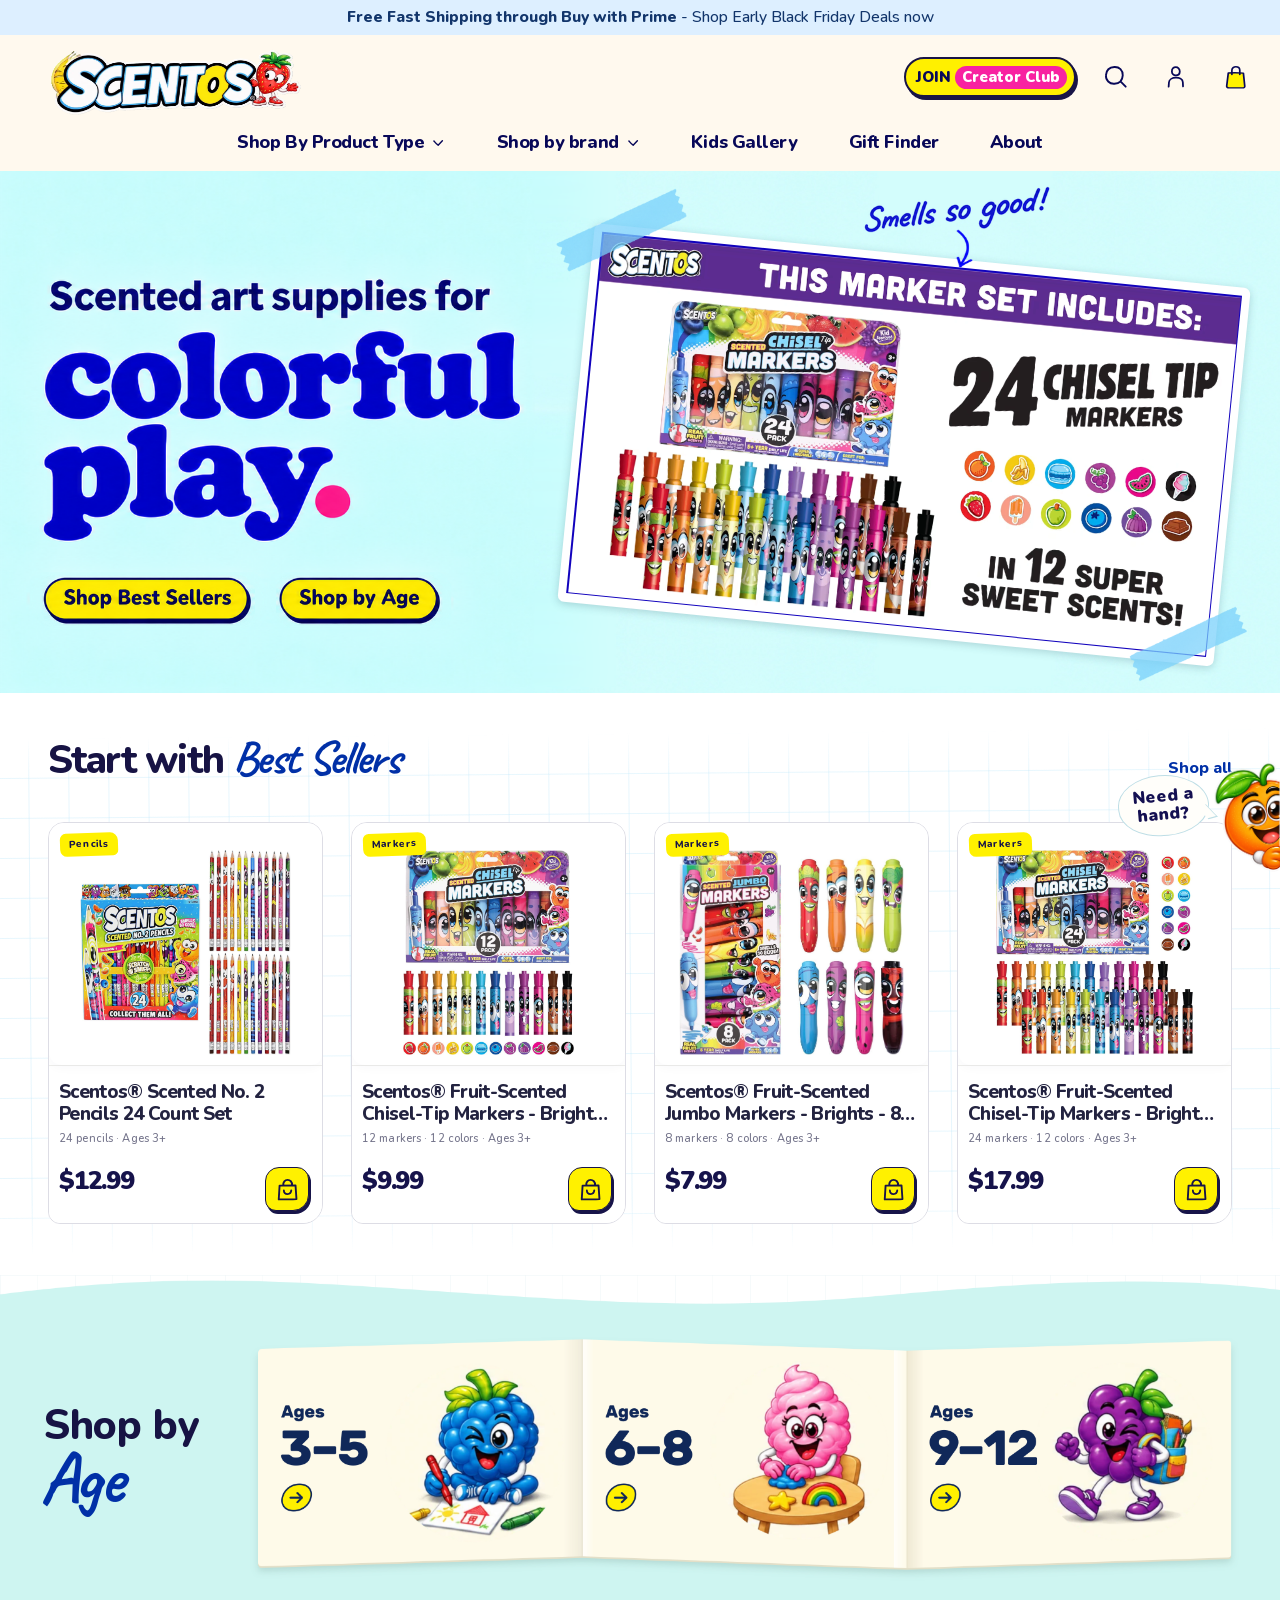
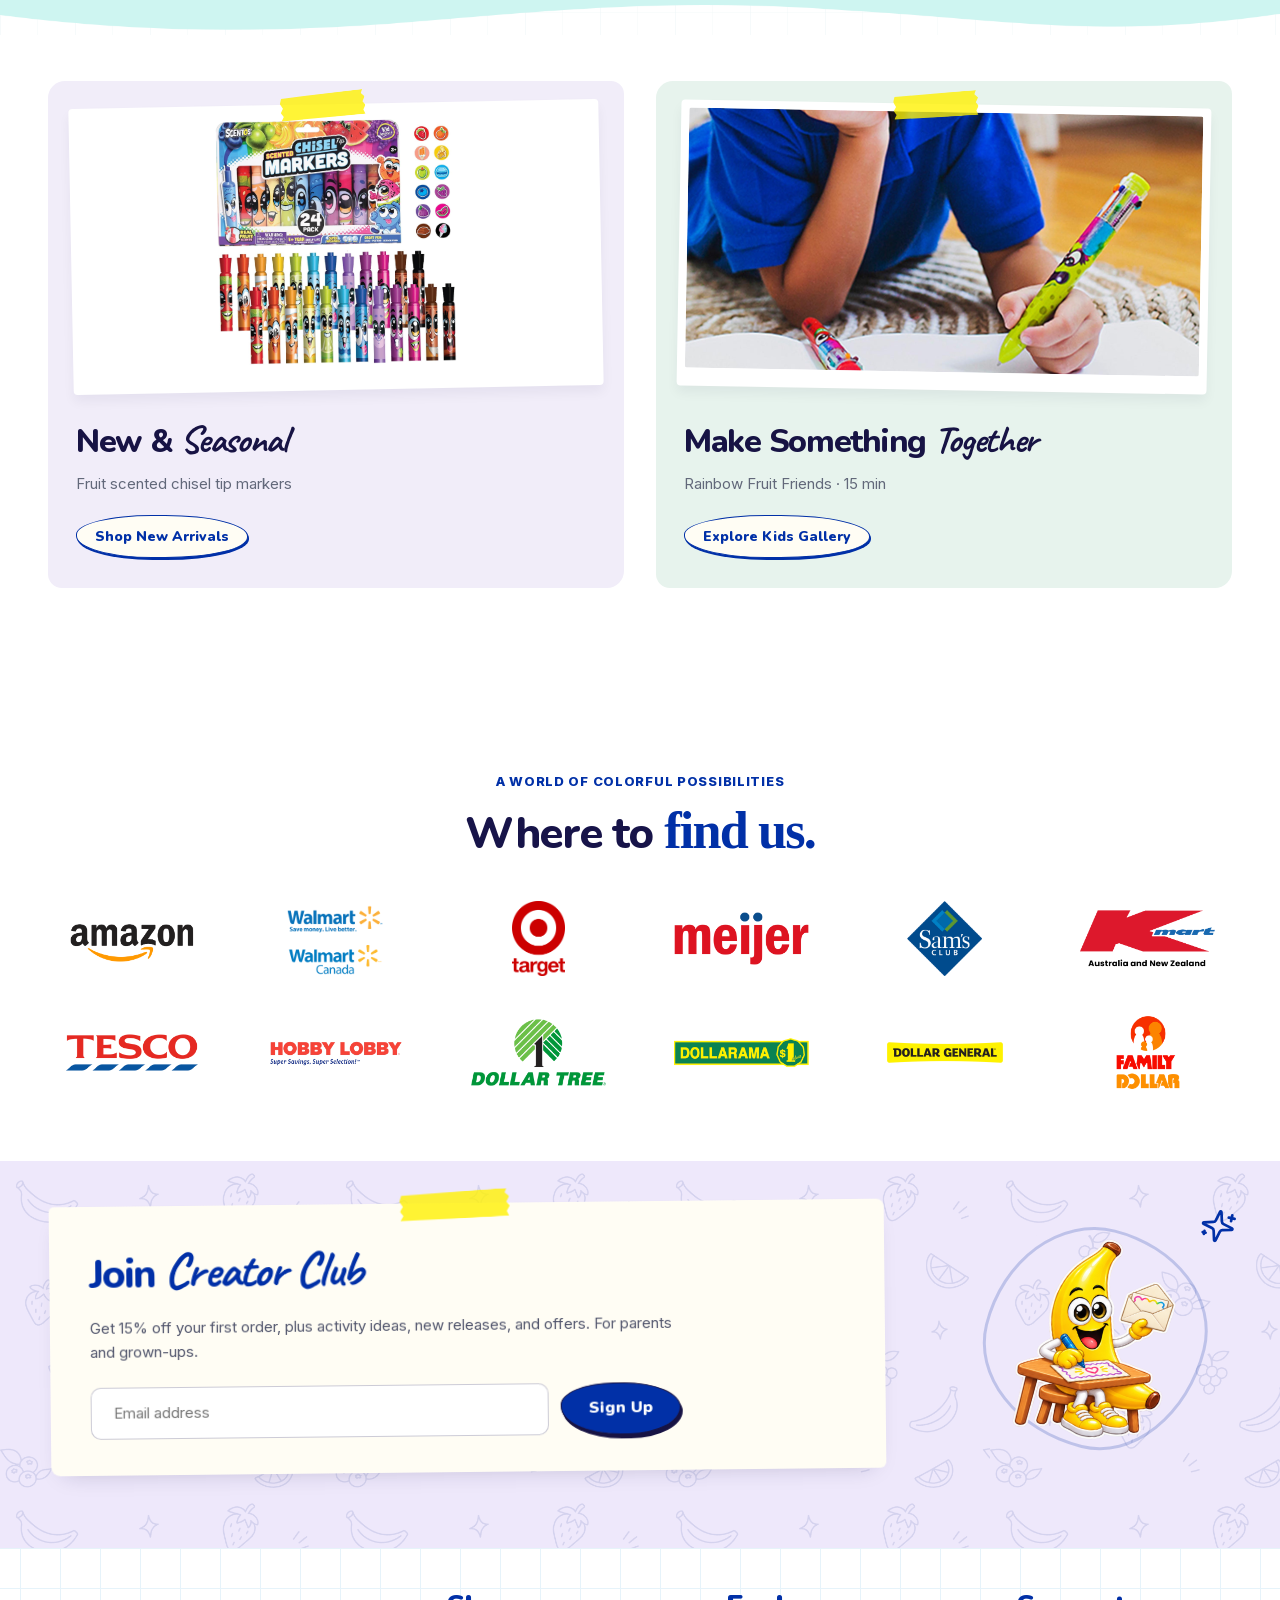
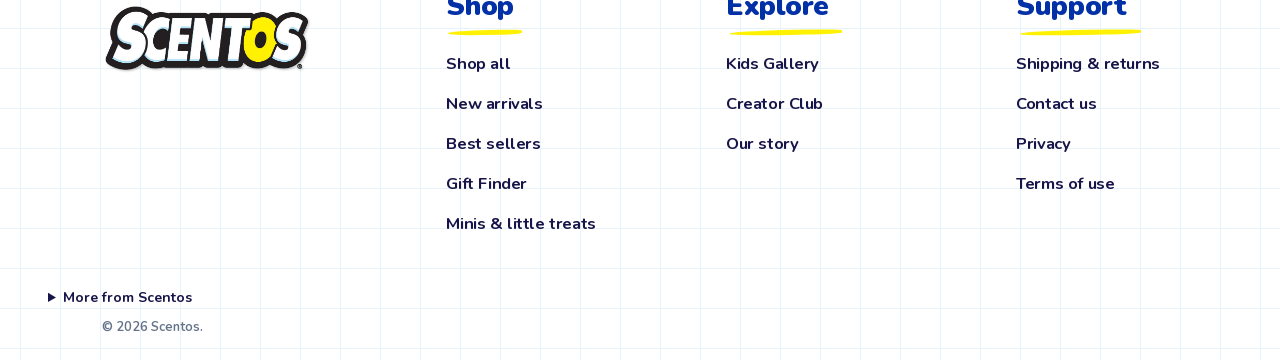
==== commit c0223aec: "Refresh gallery sharing and comments, add announcement snowfall and refine hero CTAs" ====
--- a/index.html
+++ b/index.html
@@ -5,10 +5,10 @@
     <meta name="viewport" content="width=device-width, initial-scale=1.0" />
     <meta name="theme-color" content="#0130a7" />
     <title>Scentos — Make Play Smell Amazing</title>
-    <link rel="stylesheet" href="./app.css?v=20261126-82" />
+    <link rel="stylesheet" href="./app.css?v=20261127-84" />
   </head>
   <body>
     <div id="root"></div>
-    <script src="./app.js?v=20261126-82"></script>
+    <script src="./app.js?v=20261127-84"></script>
   </body>
 </html>
--- a/app.css
+++ b/app.css
@@ -1 +1 @@
-.mint-hero{position:relative;isolation:isolate;background:#c8fcfb}.mint-hero-copy,.mint-hero-player{position:relative;overflow:hidden}.mint-hero-canvas{position:relative;width:100%;aspect-ratio:1964 / 801}.mint-hero-poster{display:block;width:100%;height:100%}.mint-hero-player{position:absolute;inset:0;pointer-events:none}.mint-hero-player .mint-hero-canvas{container-type:inline-size}.mint-hero-copy .mint-hero-poster{clip-path:inset(0 58.75764% 0 0)}.mint-hero-frame-art{position:absolute;top:0;left:41.24236%;width:58.75764%;height:100%;pointer-events:none}.mint-hero-live-tape{position:absolute;inset:0;z-index:1;width:100%;height:100%;pointer-events:none}.mint-hero-cta,.mint-hero-cta-base{position:absolute;top:76.90387%;height:10.73658%}.mint-hero-cta{border-radius:999px}.mint-hero-cta-base,.mint-hero-best{left:2.24033%}.mint-hero-cta-base{width:33.09572%}.mint-hero-best{width:18.63544%}.mint-hero-age{left:20.87576%;width:14.46029%}.mint-hero-button-art{visibility:hidden;pointer-events:none}.mint-hero-copy[data-buttons-ready=true] .mint-hero-button-art{visibility:visible}.mint-hero-button-face{display:block;width:100%;height:100%;transition:transform .15s ease-out,filter .15s ease-out}@media(hover:hover)and (pointer:fine){.mint-hero-cta:is(:hover,:focus-visible) .mint-hero-button-face{transform:translateY(-4px)}}.mint-hero-cta[data-pressed] .mint-hero-button-face{transform:translateY(2px);filter:brightness(.94);transition-duration:0s}@media(prefers-reduced-motion:reduce){.mint-hero-cta .mint-hero-button-face{transition:none}.mint-hero-cta:is(:hover,:focus-visible) .mint-hero-button-face{transform:none}.mint-hero-cta[data-pressed] .mint-hero-button-face{transform:none;filter:brightness(.92)}}.mint-hero-cta:focus-visible{outline:3px solid #101065;outline-offset:3px}.mint-hero-video-plane{position:absolute;left:47.148676%;top:11.985019%;width:49.974542%;aspect-ratio:16 / 9;transform-origin:top left;transform:rotate(5.7deg);isolation:isolate}.mint-hero-video-plane:before,.mint-hero-video-plane:after{content:"";position:absolute;pointer-events:none}.mint-hero-video-plane:before{z-index:-2;inset:-.763747cqw;border-radius:.509165cqw;background:#fff;box-shadow:0 .15cqw .65cqw #244f623d}.mint-hero-video-plane:after{z-index:-1;inset:-.127291cqw;background:#1102bd}.mint-hero-still,.mint-hero-video-plane video{position:absolute;inset:0;width:100%;height:100%;max-width:none;display:block;object-fit:contain}.mint-hero-video-plane video{opacity:0}.mint-hero-video-plane[data-visible=true] video{opacity:1}.mint-hero-toggle,.mint-hero-mute{position:absolute;z-index:2;display:grid;pointer-events:auto;border:0;background:transparent;padding:0;cursor:pointer;color:#fff}.mint-hero-toggle{inset:0}.mint-hero-glyph{display:grid;place-items:center;width:clamp(32px,2.9cqw,56px);height:clamp(32px,2.9cqw,56px);transform:rotate(-5.7deg);color:#fff;background:#12104bd9;border:1.5px solid white;border-radius:50%;opacity:0}.mint-hero-toggle .mint-hero-glyph{position:absolute;left:79%;top:83%;transform:translate(-50%,-50%) rotate(-5.7deg)}.mint-hero-mute{width:clamp(44px,2.9cqw,56px);height:clamp(44px,2.9cqw,56px);left:91%;top:83%;transform:translate(-50%,-50%);place-items:center}.mint-hero-player:has(:is(button:hover,button:focus-visible)) .mint-hero-glyph{opacity:1}.mint-hero-player button:focus-visible .mint-hero-glyph{outline:3px solid #ffe900;outline-offset:2px}@media(max-width:700px){.mint-hero-copy{aspect-ratio:818 / 612}.mint-hero-player{position:relative;aspect-ratio:1154 / 801}.mint-hero-copy .mint-hero-canvas,.mint-hero-player .mint-hero-canvas{position:absolute}.mint-hero-copy .mint-hero-canvas{width:240.0978%;left:0;top:-18.62745%}.mint-hero-player .mint-hero-canvas{width:170.19064%;left:-70.19064%;top:0}.mint-hero-cta:after{content:"";position:absolute;inset:50% 0 auto;transform:translateY(-50%);height:max(100%,44px)}}@media(hover:none){.mint-hero-player:has(.mint-hero-video-plane[data-visible=true]) .mint-hero-glyph{opacity:1}}.doodle-mascot{display:block;width:100%;height:100%;object-fit:contain;user-select:none;-webkit-user-drag:none}.mascot-portal{--portal-ink:#161246;--portal-paper:#8fe4cf;position:relative;isolation:isolate;display:block;flex:0 0 140px;width:140px;height:150px;color:var(--portal-ink);text-decoration:none;cursor:pointer;transform:rotate(5deg);-webkit-tap-highlight-color:transparent}.mascot-portal--banana,.mascot-portal--orange,.mascot-portal--apple{--portal-paper:#fff100}.mascot-portal--strawberry,.mascot-portal--watermelon,.mascot-portal--cotton-candy{--portal-paper:#ffa7d3}.mascot-portal__paper{position:absolute;z-index:-1;inset:51px 8px 2px 4px;border:2.5px solid var(--portal-ink);border-radius:3px 7px 4px 2px;background:var(--portal-paper);box-shadow:5px 5px 0 var(--portal-ink);transform:rotate(-10deg);transition:transform .22s ease,box-shadow .22s ease}.mascot-portal .mascot-portal__character{position:absolute;top:0;left:9px;width:106px;height:115px;object-fit:contain;transform:rotate(-8deg);transform-origin:50% 95%;transition:transform .32s cubic-bezier(.2,.85,.25,1.4)}.mascot-portal__arrow{position:absolute;right:-5px;top:16px;width:44px;height:50px;overflow:visible;stroke:var(--portal-ink);stroke-width:3.5;stroke-linecap:round;stroke-linejoin:round;transform:rotate(4deg);transition:transform .25s ease}.mascot-portal__spark{stroke-width:2.5;opacity:0;transition:opacity .2s ease}.mascot-portal .mascot-portal__label{position:absolute;left:3px;right:3px;bottom:7px;display:block;color:var(--portal-ink);font:900 17px/1.1 Nunito,sans-serif;text-align:center;letter-spacing:-.4px;white-space:nowrap;transform:rotate(-9deg)}.mascot-portal:hover .mascot-portal__character,.mascot-portal:focus-visible .mascot-portal__character{transform:translateY(-8px) rotate(-13deg)}.mascot-portal:hover .mascot-portal__paper,.mascot-portal:focus-visible .mascot-portal__paper{transform:rotate(-6deg);box-shadow:3px 5px 0 var(--portal-ink)}.mascot-portal:hover .mascot-portal__arrow,.mascot-portal:focus-visible .mascot-portal__arrow{transform:translate(3px,-5px) rotate(9deg)}.mascot-portal:hover .mascot-portal__spark,.mascot-portal:focus-visible .mascot-portal__spark{opacity:1}.mascot-portal:focus-visible{outline:3px dashed currentColor;outline-offset:8px;border-radius:5px}.mascot-portal:active .mascot-portal__character{transform:translateY(-3px) rotate(-4deg)}@media(max-width:640px){.mascot-portal{flex-basis:96px;width:96px;height:112px}.mascot-portal__paper{inset:39px 3px 1px 0;border-width:2px;box-shadow:3px 3px 0 var(--portal-ink)}.mascot-portal .mascot-portal__character{width:79px;height:83px;left:3px}.mascot-portal__arrow{width:31px;height:36px;top:8px;right:-7px}.mascot-portal .mascot-portal__label{font-size:13px;bottom:8px;letter-spacing:-.2px}}@media(prefers-reduced-motion:reduce){.mascot-portal *{transition:none!important}.mascot-portal:hover .mascot-portal__character,.mascot-portal:focus-visible .mascot-portal__character{transform:rotate(-8deg)}.mascot-portal:hover .mascot-portal__arrow,.mascot-portal:focus-visible .mascot-portal__arrow{transform:rotate(4deg)}}.catalog-sidebar scentos-price-range{display:block;margin:0 0 4px;color:#171449}.catalog-sidebar .b1-price-fields{display:grid;grid-template-columns:minmax(0,1fr) auto minmax(0,1fr);align-items:end;gap:6px}.catalog-sidebar .b1-price-fields label{display:block;min-width:0;margin:0;color:#343257;font:700 12px/1.35 Nunito,Arial,sans-serif}.catalog-sidebar .b1-price-amount{display:flex;align-items:center;gap:4px;min-width:0;margin-top:4px;padding:0 9px;border:1px solid #cdd5ee;border-radius:8px;background:#fff}.catalog-sidebar .b1-price-amount:focus-within{outline:2px solid #0347ff;outline-offset:1px}.catalog-sidebar .b1-price-amount input{all:unset;box-sizing:border-box;width:100%;min-width:0;height:36px;color:#171449;font:800 14px/1 Nunito,Arial,sans-serif;appearance:textfield}.catalog-sidebar .b1-price-amount input::-webkit-inner-spin-button{appearance:none}.catalog-sidebar .b1-price-fields>span{align-self:end;line-height:36px}.catalog-sidebar .b1-range-track{position:relative;height:32px;margin:6px 9px 0}.catalog-sidebar .b1-range-track:before{content:"";position:absolute;inset:14px 0 auto;height:4px;border-radius:4px;background:linear-gradient(to right,#d6dbeb var(--range-start,0%),#10369f var(--range-start,0%) var(--range-end,100%),#d6dbeb var(--range-end,100%))}.catalog-sidebar .b1-range-track input[type=range]{appearance:none;-webkit-appearance:none;position:absolute;inset:0 -9px;width:calc(100% + 18px);height:32px;min-height:0;max-width:none;margin:0;padding:0;border:0;border-radius:0;box-shadow:none;background:transparent;pointer-events:none}.catalog-sidebar .b1-range-track input::-webkit-slider-runnable-track{height:4px;background:transparent}.catalog-sidebar .b1-range-track input::-moz-range-track{height:4px;background:transparent}.catalog-sidebar .b1-range-track input::-webkit-slider-thumb{appearance:none;width:18px;height:18px;margin-top:-7px;border-radius:50%;border:2px solid #10369f;background:#fff;cursor:ew-resize;pointer-events:auto}.catalog-sidebar .b1-range-track input::-moz-range-thumb{box-sizing:border-box;width:18px;height:18px;border-radius:50%;border:2px solid #10369f;background:#fff;cursor:ew-resize;pointer-events:auto}.catalog-sidebar .b1-range-track input:focus-visible{outline:2px solid #0347ff;outline-offset:0}.catalog-sidebar [data-min-at-end] .b1-range-track input:first-child{z-index:1}.catalog-sidebar .b1-stock-options{display:grid;grid-template-columns:repeat(2,minmax(0,1fr));gap:6px}.catalog-sidebar .b1-stock-options label{display:flex;align-items:center;gap:6px;min-height:32px;min-width:0;margin:0;cursor:pointer;color:#24214c;font:800 14px/1.3 Nunito,Arial,sans-serif}.catalog-sidebar .b1-stock-options input[type=checkbox]{appearance:auto;position:static;display:inline-block;flex:none;width:17px;height:17px;min-height:0;margin:0;opacity:1;accent-color:#10369f}.catalog-sidebar .b1-stock-options label:has(input:disabled){opacity:.55}.catalog-shop .catalog-sidebar:has(>scentos-filter-scroll){box-sizing:border-box;min-height:0;overflow:hidden}.catalog-sidebar>.catalog-filter-title{flex:none}.catalog-sidebar scentos-filter-scroll{display:grid;grid-template-columns:minmax(0,1fr);grid-template-rows:minmax(0,1fr);min-height:0;min-width:0;flex:1 1 0}.catalog-sidebar scentos-filter-scroll[data-overflow]{grid-template-columns:minmax(0,1fr) 20px;column-gap:3px}.catalog-sidebar .b1-scroll-viewport{min-height:0;min-width:0;overflow:auto;scroll-padding-block:8px;scrollbar-color:#3151a9 #e2e9fb}.catalog-sidebar .b1-scroll-viewport:focus-visible{outline:2px solid #1551d3;outline-offset:2px}.catalog-sidebar .b1-scroll-viewport>div{padding:2px 2px 3px}.catalog-sidebar [data-overflow]>.b1-scroll-viewport{scrollbar-width:none}.catalog-sidebar [data-overflow]>.b1-scroll-viewport::-webkit-scrollbar{display:none}.b1-scroll-rail{display:none}[data-overflow]>.b1-scroll-rail{display:grid;grid-template-rows:minmax(0,1fr) 26px;align-items:stretch;justify-items:center;gap:3px}.catalog-sidebar .b1-scroll-rail input[type=range]{writing-mode:vertical-lr;direction:ltr;appearance:none;-webkit-appearance:none;box-sizing:border-box;position:static;width:20px;height:100%;min-height:0;min-width:0;padding:0;margin:0;border:0;border-radius:0;background:transparent;box-shadow:none;cursor:pointer}.b1-scroll-rail input::-webkit-slider-runnable-track{width:7px;height:100%;background:#e2e9fb;border-radius:8px}.b1-scroll-rail input::-moz-range-track{width:7px;height:100%;background:#e2e9fb;border-radius:8px}.b1-scroll-rail input::-webkit-slider-thumb{appearance:none;width:11px;height:var(--filter-thumb,36px);margin-left:-2px;border:1px solid #143899;border-radius:8px;background:#4263c0}.b1-scroll-rail input::-moz-range-thumb{box-sizing:border-box;width:11px;height:var(--filter-thumb,36px);border:1px solid #143899;border-radius:8px;background:#4263c0}.catalog-sidebar .b1-scroll-rail button{display:grid;place-items:center;width:22px;min-width:0;height:24px;min-height:0;padding:0;margin:0;border:1px solid #bdcbed;border-radius:8px;box-shadow:none;background:#edf2ff;color:#123589;font:800 16px/1 Nunito,sans-serif}.catalog-sidebar .b1-scroll-rail button:disabled{opacity:.35;cursor:default}.b1-scroll-rail :focus-visible{outline:2px solid #1551d3;outline-offset:1px}.catalog-shop #shop-favorites{--catalog-top:calc(var(--catalog-header-height,var(--scentos-header-height,90px)) + 8px)}#shop-favorites .catalog-sidebar:has(>scentos-filter-scroll){--filter-ink:#10143e;--filter-blue:#063cbf;--filter-rule:#d6d4d0;--type-height:39px;--type-art:33px;--section-pad:9px;--legend-gap:6px;background:#fffcf3;border:1px solid #e5e2da;border-radius:13px;box-shadow:0 3px 8px #17144908;color:var(--filter-ink)}#shop-favorites .catalog-filter-title{margin:0 0 2px;padding-inline:9px 0}#shop-favorites .catalog-filter-title h2{margin:0;color:var(--filter-ink);font:850 23px/1.2 Nunito,sans-serif;letter-spacing:-.04em}#shop-favorites .catalog-filter-title em{position:relative;display:inline-block;margin:0 0 2px 1px;transform:none;color:var(--filter-blue);font:700 38px/1.04 Shelf Hand,Caveat,cursive}#shop-favorites .catalog-filter-title em:after{content:"";position:absolute;left:19%;right:7%;bottom:-3px;height:4px;border-radius:60% 75% 55% 55%;background:#bca5fa;transform:rotate(-2deg)}#shop-favorites .compact-types{display:grid;grid-template-columns:minmax(0,1fr);gap:0;margin:0 0 var(--section-pad)}#shop-favorites .compact-types>:is(button,a){display:flex;align-items:center;justify-content:space-between;width:100%;min-width:0;min-height:var(--type-height);padding:2px 9px;margin:0;gap:4px;box-sizing:border-box;background:transparent;color:var(--filter-ink);border:0;border-radius:10px;box-shadow:none;text-align:start;text-decoration:none;letter-spacing:-.015em;font:800 15.5px/1.2 Nunito,sans-serif;transition:background-color .14s ease}#shop-favorites .compact-types>:is(button,a):hover{background:#f4f0e3;transform:none}#shop-favorites .compact-types>:is(.selected,[aria-current=page],[aria-pressed=true]){background:#ffe600;color:var(--filter-ink)}#shop-favorites .compact-types>:is(.selected,[aria-current=page],[aria-pressed=true]):after{content:"";width:18px;height:18px;flex:none;background:var(--filter-blue);clip-path:polygon(0 43%,72% 43%,43% 13%,53% 3%,100% 50%,53% 97%,43% 87%,72% 57%,0 57%)}#shop-favorites .compact-types .catalog-type-name{display:grid;grid-template-columns:var(--type-art) minmax(0,1fr);align-items:center;gap:10px}#shop-favorites .compact-types .catalog-type-name>:is(svg,img,.catalog-type-art){width:var(--type-art);height:var(--type-art);margin:0;object-fit:contain}#shop-favorites .compact-types .catalog-type-name>svg{width:80%;justify-self:center;color:var(--filter-blue)}#shop-favorites .compact-types .sc-art-crop{width:100%;max-width:100%}#shop-favorites .catalog-choice-filters{display:grid;gap:var(--section-pad);margin:0 5px;padding:var(--section-pad) 0 0;border:0;border-top:1px solid var(--filter-rule)}#shop-favorites .catalog-choice-filters>fieldset{box-sizing:border-box;width:100%;min-width:0;margin:0;padding:0;border:0}#shop-favorites .catalog-choice-filters>fieldset:not(:last-of-type){padding-bottom:var(--section-pad);border-bottom:1px solid var(--filter-rule)}#shop-favorites .catalog-choice-filters legend{display:block;float:none;margin:0 0 var(--legend-gap);padding:0;color:var(--filter-ink);font:900 16px/1.18 Nunito,sans-serif;letter-spacing:-.01em}#shop-favorites .catalog-brand-pills,#shop-favorites .b1-stock-options{display:grid;grid-template-columns:repeat(2,minmax(0,1fr));gap:0 5px}#shop-favorites .catalog-brand-pills>:is(button,a,label),#shop-favorites .b1-stock-options label{display:flex;align-items:center;justify-content:flex-start;gap:7px;min-width:0;min-height:26px;margin:0;padding:0;border:0;border-radius:3px;background:transparent;box-shadow:none;text-decoration:none;color:var(--filter-ink);font:800 13px/1.2 Nunito,sans-serif;letter-spacing:-.015em;text-align:start}#shop-favorites .catalog-brand-pills>:is(button,a,label):before,#shop-favorites .b1-stock-options input[type=checkbox]{box-sizing:border-box;appearance:none;width:18px;height:18px;flex:0 0 18px;margin:0;padding:0;border:1.5px solid #979795;border-radius:3px;background-color:transparent;box-shadow:none}#shop-favorites .catalog-brand-pills>:is(button,a,label):before{content:""}#shop-favorites .catalog-brand-pills>:is([aria-checked=true],label:has(input:checked)):before,#shop-favorites .b1-stock-options input:checked{border-color:var(--filter-blue);background:var(--filter-blue) center/14px 14px no-repeat url("data:image/svg+xml,%3Csvg xmlns='http://www.w3.org/2000/svg' viewBox='0 0 20 20'%3E%3Cpath d='m3 10 4.3 4.6L17 5' stroke='white' stroke-width='3.3' stroke-linecap='round' stroke-linejoin='round' fill='none'/%3E%3C/svg%3E")}#shop-favorites .catalog-filter-pills label>input{position:absolute;opacity:0;width:1px;height:1px}#shop-favorites .catalog-age-pills{display:grid;grid-template-columns:repeat(3,minmax(0,1fr));gap:6px;padding:0;border:0;background:transparent}#shop-favorites .catalog-age-pills>:is(button,a,label){box-sizing:border-box;display:flex;align-items:center;justify-content:center;gap:4px;min-width:0;min-height:32px;margin:0;padding:0 2px;cursor:pointer;border:1px solid #b8c3db;border-radius:8px;box-shadow:none;background:#fffefa;color:var(--filter-ink);text-decoration:none;letter-spacing:0;font:850 13px/1.2 Nunito,sans-serif}@media(hover:hover){#shop-favorites .catalog-age-pills>:is(button,a,label):hover{border-color:var(--filter-blue)}}#shop-favorites .catalog-age-pills>:is(.selected,[aria-pressed=true],[aria-current=page],label:has(input:checked)){border-color:var(--filter-blue);color:var(--filter-blue);background:#d4e3ff}#shop-favorites .catalog-age-pills>:is(.selected,[aria-pressed=true],[aria-current=page],label:has(input:checked)):before{content:"";width:10px;height:6px;margin-top:-3px;border-left:2.5px solid var(--filter-blue);border-bottom:2.5px solid var(--filter-blue);transform:rotate(-45deg)}#shop-favorites .catalog-sidebar :is(a,button,input):focus-visible,#shop-favorites .catalog-filter-pills label:has(input:focus-visible){outline:2px solid var(--filter-blue);outline-offset:-2px}#shop-favorites .b1-price-fields{grid-template-columns:minmax(0,1fr) auto minmax(0,1fr);gap:4px;align-items:center}#shop-favorites .b1-price-fields label{display:grid;grid-template-columns:auto minmax(0,1fr);align-items:center;gap:4px;font:800 12px/1.2 Nunito,sans-serif;color:var(--filter-ink)}#shop-favorites .b1-price-amount{margin:0;padding:0 5px;gap:1px;border-color:#d5d4d2;border-radius:8px;background:#fff}#shop-favorites .b1-price-amount input{height:30px}#shop-favorites .b1-price-fields>span{line-height:30px;color:#85848e}#shop-favorites .catalog-sidebar .b1-range-track{margin:4px 9px 0;height:25px}#shop-favorites .b1-range-track:before{height:5px}#shop-favorites scentos-price-range{margin:0}@media(min-width:701px){.catalog-shop #shop-favorites:is(.catalog-content,.b1-catalog-layout){box-sizing:border-box;width:93.2vw;max-width:none;margin-inline:calc(50% - 46.6vw);padding-inline:0;padding-block-start:10px;grid-template-columns:250px minmax(0,1fr);column-gap:clamp(16px,2vw,36px);scroll-margin-top:calc(var(--catalog-top) - 10px)}#shop-favorites .b1-filter-host,#shop-favorites>.catalog-sidebar{position:sticky;top:var(--catalog-top);align-self:start}#shop-favorites .b1-filter-host>.catalog-sidebar{position:static}#shop-favorites .b1-scroll-viewport>div{box-sizing:border-box;min-height:100%;display:flex;flex-direction:column}#shop-favorites .compact-types{flex:4 0 auto;grid-auto-rows:max-content;align-content:space-around}#shop-favorites .catalog-choice-filters{flex:5 0 auto;grid-auto-rows:max-content;align-content:space-around}#shop-favorites .catalog-sidebar:has(>scentos-filter-scroll){display:flex;flex-direction:column;container:catalog-filters / size;height:calc(100dvh - var(--catalog-top) - var(--catalog-preview-inset,0px) - 8px);min-height:0;max-height:none;padding:5px 8px 9px}}@container catalog-filters (max-height:600px){#shop-favorites .compact-types{--type-height:30px;--type-art:25px;--section-pad:5px}#shop-favorites .catalog-filter-title{margin-bottom:3px}#shop-favorites .catalog-choice-filters{--section-pad:4px;--legend-gap:2px}#shop-favorites .catalog-brand-pills>:is(button,a,label),#shop-favorites .b1-stock-options label{min-height:22px}#shop-favorites .catalog-age-pills>:is(button,a,label),#shop-favorites .b1-price-amount input{min-height:26px;height:26px}#shop-favorites .catalog-filter-title h2{font-size:20px}#shop-favorites .catalog-filter-title em{font-size:31px}#shop-favorites .catalog-choice-filters legend{font-size:15px}#shop-favorites .catalog-sidebar .b1-range-track{height:22px;margin-top:1px}}@media(max-width:700px){#shop-favorites .catalog-sidebar.open:has(>scentos-filter-scroll),#shop-favorites .b1-filter-dialog[open] .catalog-sidebar.open:has(>scentos-filter-scroll){--type-height:46px;--type-art:38px;box-sizing:border-box;display:flex;flex-direction:column;min-height:0;height:100dvh;max-height:100dvh;overflow:hidden;padding:16px 10px max(12px,env(safe-area-inset-bottom));background:#fffcf3;border-radius:0 13px 13px 0}.catalog-shop .catalog-sidebar.open scentos-filter-scroll{flex:1 1 auto}#shop-favorites .catalog-brand-pills>:is(button,a,label),#shop-favorites .b1-stock-options label{min-height:36px;font-size:14px}#shop-favorites .catalog-age-pills>:is(button,a,label){min-height:38px}}.content-page{color:var(--ink,#333);background:#fff}.community-reviews{padding:36px 20px 12px;text-align:center}.content-community .community-reviews h1{margin:0 0 12px;font-size:clamp(24px,3.2vw,40px);color:#181448}.community-reviews a{color:#12319b;text-decoration:underline}.community-instagram{display:grid;grid-template-columns:repeat(2,minmax(0,1fr));align-items:center;gap:clamp(22px,5vw,64px);max-width:990px;margin:32px auto 48px;padding:clamp(18px,3vw,36px);background:#e6f4ee;border-radius:24px}.community-instagram img{display:block;width:100%;height:auto;aspect-ratio:1.6;object-fit:cover;border:6px solid white;border-radius:10px}.content-community .community-instagram h2{color:#141149}.community-profile{display:inline-block;border:2px solid #1536a1;border-radius:30px;background:#fffdf5;color:#12319b;padding:9px 16px;font-weight:800;text-decoration:none}.scentos-footer-reference .footer-community{padding-bottom:10px;font:700 14px/1.5 Nunito,sans-serif}.footer-community summary{width:fit-content;cursor:pointer}.footer-community a{display:inline-block;padding:10px 0}@media(max-width:600px){.community-instagram{grid-template-columns:1fr;margin:20px 16px 32px}}.content-page h1,.content-page h2,.content-page h3{font-family:Arial Rounded MT Bold,Nunito,Arial,sans-serif;letter-spacing:-.045em}.content-page h1{font-size:clamp(43px,5.8vw,78px);line-height:1.03;margin:20px 0 25px;color:var(--blue);font-weight:900}.content-page h2{font-size:clamp(28px,3vw,43px);line-height:1.12;margin:0 0 18px;color:var(--blue)}.content-page h3{font-size:23px;line-height:1.2;color:var(--blue);margin:0 0 10px}.content-page p{line-height:1.7}.content-page .button{display:inline-flex;align-items:center;justify-content:center;gap:9px;min-height:46px}.content-page .button:disabled{opacity:.42;cursor:not-allowed;transform:none}.content-page .text-link{display:inline-flex;align-items:center;gap:9px;color:var(--blue);font-weight:700;text-decoration:none;background:none;border:0;min-height:44px;padding:0;cursor:pointer}.content-page .field{display:flex;flex-direction:column;gap:8px;font-size:16px;font-weight:650}.content-page .field input,.content-page .field select,.content-page .field textarea{width:100%;border:1px solid #d8d8d8;background:#fff;border-radius:20px;padding:13px 17px;min-height:46px;font:inherit;font-weight:400;color:var(--ink)}.content-page .field textarea{resize:vertical;line-height:1.55}.content-page .field input:focus,.content-page .field select:focus,.content-page .field textarea:focus{outline:2px solid var(--blue);outline-offset:2px}.content-page .section-title{display:flex;align-items:center;justify-content:space-between;gap:20px;margin-bottom:30px}.content-page .section-title h2{margin-bottom:0}.content-page .breadcrumbs{display:flex;align-items:center;gap:10px;font-size:16px;color:var(--muted);padding:26px 0;text-decoration:none}.content-page .breadcrumbs a{color:var(--muted)}.content-page .eyebrow{color:var(--blue);font-size:16px;font-weight:800;letter-spacing:.12em;text-transform:uppercase}.content-page .content-heading{position:relative;padding:60px 0 55px;overflow:hidden;border-bottom:1px solid var(--line)}.content-page .content-heading h1{max-width:850px}.content-page .content-heading h1 span{position:relative;z-index:1}.content-page .content-heading h1 span:after{content:"";position:absolute;height:15px;bottom:7px;left:0;right:0;background:var(--yellow);z-index:-1;transform:rotate(-1deg)}.content-page .content-heading p{font-size:18px;color:#666}.content-page .content-heading .button{margin-top:10px}.content-page .learning-section{padding-top:35px;padding-bottom:75px}.content-page .content-filterbar{display:flex;align-items:end;gap:18px;padding-bottom:30px;margin-bottom:15px}.content-page .content-filterbar .field{min-width:170px}.content-page .content-filterbar p{font-size:16px;margin:0 0 13px auto;color:var(--muted)}.content-page .idea-grid{display:grid;grid-template-columns:repeat(3,minmax(0,1fr));gap:28px}.content-page .idea-card{display:block;text-decoration:none;color:var(--ink);min-width:0}.content-page .idea-card-image{position:relative;aspect-ratio:1.2;border-radius:12px;overflow:hidden;background:#f8f8f8}.content-page .idea-card-image img{width:100%;height:100%;object-fit:cover;transition:transform .35s ease}.content-page .idea-card:hover .idea-card-image img{transform:scale(1.035)}.content-page .idea-card-copy{padding:19px 1px 10px}.content-page .idea-tags{display:flex;flex-wrap:wrap;gap:8px;margin:0 0 15px}.content-page .idea-tags span{display:inline-flex;align-items:center;gap:5px;font-size:16px;border-radius:20px;padding:6px 10px;color:#555;background:#f4f4f4}.content-page .idea-card h3{font-size:25px}.content-page .idea-card p{margin:0 0 8px;color:var(--muted);font-size:16px}.content-page .idea-card .text-link{font-size:16px}.content-page .content-note{color:var(--muted);font-size:16px;line-height:1.65;margin:30px 0 0}.content-page .content-band{background:var(--sky);padding:40px 0}.content-page .content-band>.container{display:flex;align-items:center;justify-content:space-between;gap:35px}.content-page .content-band h2{margin:10px 0 0;font-size:32px}.content-page .idea-detail{padding-bottom:80px}.content-page .idea-detail-hero{display:grid;grid-template-columns:1fr 1fr;gap:65px;align-items:center;margin-bottom:60px}.content-page .idea-detail-hero h1{font-size:clamp(40px,5vw,65px)}.content-page .idea-detail-hero>img{width:100%;height:390px;border-radius:12px;object-fit:cover}.content-page .idea-detail-hero p{font-size:18px;color:var(--muted);margin-bottom:25px}.content-page .print-link{font-size:16px}.content-page .idea-instructions{display:grid;grid-template-columns:minmax(0,1.5fr) minmax(280px,1fr);gap:80px;align-items:start}.content-page .idea-instructions .section-title span{color:var(--muted);white-space:nowrap;font-size:16px}.content-page .instruction-progress{height:4px;background:#f0f0f0;margin:-14px 0 20px;border-radius:10px;overflow:hidden}.content-page .instruction-progress span{display:block;height:100%;background:var(--blue);transition:width .25s}.content-page .instruction-step{display:flex;gap:20px;padding:25px 0;border-bottom:1px solid var(--line)}.content-page .instruction-step>button{flex:0 0 43px;width:43px;height:43px;border-radius:50%;background:var(--yellow);border:0;color:var(--blue);display:grid;place-items:center;font-weight:800;cursor:pointer}.content-page .instruction-step h3{font-size:23px;margin-top:5px}.content-page .instruction-step p{color:#666;font-size:16px;margin:0}.content-page .instruction-step.is-done>button{background:var(--blue);color:#fff}.content-page .step-illustration{width:100%;height:150px;margin-top:18px;background:#f8f8f8;border-radius:12px}.content-page .idea-video{width:100%;border-radius:12px;margin-top:25px;background:#f8f8f8;max-height:380px}.content-page .idea-video-block{max-width:760px;margin-top:55px}.content-page .idea-video-block .content-note{margin-top:0}.content-page .idea-video-block .idea-video{margin-top:16px}.content-page .completed-activity{background:var(--sky);border-radius:12px;padding:22px;display:flex;align-items:center;gap:16px;margin-top:22px;color:var(--blue)}.content-page .completed-activity p{margin:4px 0 0;font-size:16px}.content-page .completed-activity .text-link{margin-left:auto;white-space:nowrap;font-size:16px}.content-page .materials-panel{border:1px solid var(--line);padding:28px;border-radius:12px;position:sticky;top:130px;box-shadow:0 2px 8px #0000000a}.content-page .materials-panel>svg{color:var(--blue);margin-bottom:15px}.content-page .materials-panel h2{font-size:29px}.content-page .materials-panel h3{font-size:18px;margin-top:26px}.content-page .materials-panel ul{padding-left:20px;line-height:2;font-size:16px;color:#666;margin:0}.content-page .materials-panel .button{margin-top:15px;width:100%}.content-page .materials-panel small{display:block;color:var(--muted);line-height:1.65;font-size:16px;margin-top:15px}.content-page .supply-product{display:flex;align-items:center;gap:12px;padding:10px 0;text-decoration:none;color:var(--ink);font-size:16px;line-height:1.45;border-bottom:1px solid var(--line)}.content-page .supply-product img{width:70px;height:70px;object-fit:contain}.content-page .supply-product b{display:block;margin-top:4px;color:var(--blue)}.content-page .more-ideas{margin-top:80px}.content-page .gallery-heading .heading-doodle{background:var(--sky)}.content-page .gallery-source-note{font-size:16px;color:var(--muted);max-width:830px;margin:-10px 0 30px}.content-page .gallery-filter .button{margin-left:auto}.content-page .gallery-masonry{columns:3;column-gap:25px}.content-page .gallery-card{break-inside:avoid;border:1px solid var(--line);border-radius:12px;overflow:hidden;margin-bottom:25px;box-shadow:0 2px 8px #00000008}.content-page .gallery-card>img{display:block;width:100%;height:auto;min-height:220px;object-fit:cover}.content-page .gallery-card:nth-child(3n+2)>img{height:380px}.content-page .gallery-card-copy{padding:20px}.content-page .gallery-origin{color:var(--muted);font-size:14px;text-transform:uppercase;letter-spacing:.06em}.content-page .gallery-card h3{font-size:22px;margin-top:10px}.content-page .gallery-card-bottom{display:flex;justify-content:space-between;align-items:center;gap:12px;color:var(--muted);font-size:16px}.content-page .gallery-card-bottom>div{display:flex}.content-page .gallery-card-bottom button{width:44px;height:44px;border:0;background:transparent;color:#777;display:grid;place-items:center;cursor:pointer;border-radius:50%}.content-page .gallery-card-bottom button:hover{background:#f4f4f4}.content-page .gallery-card-bottom button.is-liked{color:var(--coral)}.content-page .gallery-card-bottom button.is-saved{color:var(--blue)}.content-page .gallery-upload{display:grid;grid-template-columns:1fr 1fr;gap:50px;padding:35px;margin:0 0 40px;background:#f8f8f8;border-radius:12px}.content-page .gallery-upload h2{margin-top:12px;font-size:30px}.content-page .gallery-upload p{font-size:16px;color:#666}.content-page .upload-drop{position:relative;display:flex;flex-direction:column;align-items:center;justify-content:center;gap:9px;border:1px dashed #999;border-radius:12px;padding:23px;color:var(--blue);cursor:pointer;background:#fff}.content-page .upload-drop>span{font-size:16px;color:var(--muted)}.content-page .upload-drop input{position:absolute;width:100%;height:100%;inset:0;opacity:0;cursor:pointer}.content-page .upload-preview{width:140px;height:110px;object-fit:contain;margin-top:15px;background:#fff;border-radius:8px}.content-page .upload-fields{display:flex;flex-direction:column;gap:20px}.content-page .form-two{display:grid;grid-template-columns:1fr 1fr;gap:18px}.content-page .consent{display:flex;gap:10px;align-items:flex-start;font-size:16px;line-height:1.6;color:#666}.content-page .consent input{margin:2px 0 0;width:17px;height:17px;accent-color:var(--blue);flex-shrink:0}.content-page .consent a{color:var(--blue);text-decoration:underline}.content-page .form-error{color:#a72b27!important;font-size:16px!important;margin:0}.content-page .gift-finder{padding-bottom:85px;min-height:700px}.content-page .gift-topline{display:flex;justify-content:space-between;gap:20px;font-size:16px;color:var(--muted);border-bottom:1px solid var(--line);padding:10px 0 25px}.content-page .gift-progress{max-width:850px;display:flex;justify-content:center;margin:35px auto 45px;gap:26px}.content-page .gift-progress button{display:flex;align-items:center;gap:8px;border:0;background:none;color:var(--muted);font-size:16px;cursor:pointer;min-height:44px;padding:0}.content-page .gift-progress button:disabled{cursor:default}.content-page .gift-progress button>span{width:29px;height:29px;border-radius:50%;background:#f2f2f2;display:grid;place-items:center;font-weight:700}.content-page .gift-progress button.current{color:var(--blue);font-weight:700}.content-page .gift-progress button.current>span{background:var(--blue);color:#fff}.content-page .gift-progress button.answered:not(.current)>span{background:var(--sky);color:var(--blue)}.content-page .gift-question{text-align:center;margin:0 auto 40px}.content-page .gift-step-label{font-size:16px;color:var(--muted)}.content-page .gift-question h1{font-size:clamp(35px,4.5vw,59px);margin:15px 0}.content-page .gift-question p{font-size:16px;color:var(--muted)}.content-page .gift-options{max-width:1050px;display:grid;grid-template-columns:repeat(4,minmax(0,1fr));gap:18px;margin:0 auto}.content-page .gift-options.three-options{max-width:920px;grid-template-columns:repeat(3,minmax(0,1fr))}.content-page .gift-option{position:relative;padding:32px 18px;border:1px solid #ddd;background:#fff;border-radius:12px;display:flex;align-items:center;flex-direction:column;text-align:center;gap:12px;cursor:pointer;min-height:240px;transition:transform .2s,border-color .2s}.content-page .gift-option:hover{transform:translateY(-4px);border-color:var(--blue)}.content-page .gift-option.selected{border:2px solid var(--blue);padding:31px 17px;background:#f8f8f8}.content-page .gift-option-check{position:absolute;top:15px;right:15px;width:23px;height:23px;border-radius:50%;border:1px solid #ddd;color:#fff;display:grid;place-items:center}.content-page .gift-option.selected .gift-option-check{background:var(--blue);border-color:var(--blue)}.content-page .gift-option-icon{width:80px;height:80px;background:var(--sky);border-radius:50%;display:grid;place-items:center;margin:4px 0;color:var(--blue)}.content-page .gift-option:nth-child(2) .gift-option-icon{background:var(--yellow)}.content-page .gift-option:nth-child(3) .gift-option-icon{background:var(--coral)}.content-page .gift-option-icon svg{width:39px;height:39px}.content-page .gift-option strong{font-family:Arial Rounded MT Bold,Nunito,sans-serif;font-size:23px;color:var(--blue)}.content-page .gift-option>span:last-child{font-size:16px;color:var(--muted);line-height:1.5}.content-page .gift-controls{max-width:920px;margin:35px auto 0;display:flex;justify-content:space-between}.content-page .gift-smallprint{max-width:630px;text-align:center;color:var(--muted);font-size:16px;margin:32px auto 0}.content-page .gift-results{padding-top:45px}.content-page .gift-answer-tags{display:flex;flex-wrap:wrap;justify-content:center;gap:8px;margin-top:25px}.content-page .gift-answer-tags span{padding:8px 13px;font-size:16px;background:#f3f3f3;border-radius:20px}.content-page .gift-match-note{max-width:850px;display:flex;gap:12px;background:#f8f8f8;padding:18px 22px;border-radius:12px;font-size:16px;margin:0 auto 25px}.content-page .gift-match-note svg{flex-shrink:0;color:var(--blue);margin-top:3px}.content-page .gift-main-result{max-width:1050px;margin:0 auto;display:grid;grid-template-columns:1fr 1fr;gap:65px;align-items:center}.content-page .gift-main-image{position:relative;background:#f8f8f8;border-radius:12px;overflow:hidden}.content-page .gift-main-image img{display:block;width:100%;height:450px;object-fit:contain;mix-blend-mode:multiply}.content-page .gift-pick-label{position:absolute;top:20px;left:20px;padding:10px 14px;background:var(--yellow);border-radius:30px;color:var(--blue);display:flex;align-items:center;gap:8px;font-size:16px;z-index:1}.content-page .gift-main-copy h2{margin-top:15px;font-size:38px}.content-page .gift-main-copy>p{font-size:16px;color:#666}.content-page .gift-price{font-size:28px;display:block;color:var(--coral);margin:15px 0}.content-page .gift-result-reasons{display:flex;flex-direction:column;gap:10px;margin:20px 0 25px;font-size:16px}.content-page .gift-result-reasons span{display:flex;align-items:center;gap:9px}.content-page .gift-result-reasons svg{color:var(--blue)}.content-page .gift-main-copy>.text-link{display:flex;margin-top:13px;font-size:16px}.content-page .gift-alternatives{margin:65px auto 0;max-width:700px}.content-page .gift-alternatives h2{text-align:center;font-size:30px;margin-bottom:30px}.content-page .gift-alternatives .product-grid{display:grid;grid-template-columns:repeat(2,minmax(0,1fr));gap:26px}.content-page .gift-result-controls{display:flex;justify-content:center;gap:30px;margin-top:45px}.content-page .about-story{display:grid;grid-template-columns:1fr 1fr;gap:70px;padding-top:70px;padding-bottom:80px;align-items:center}.content-page .about-story h1 span,.content-page .teacher-hero h1 span{color:var(--blue);background:linear-gradient(transparent 72%,var(--yellow) 72%,var(--yellow) 91%,transparent 91%)}.content-page .about-lead{font-size:22px;color:var(--blue);line-height:1.5!important;font-weight:650}.content-page .about-story-copy>p:not(.about-lead){font-size:16px;color:#666;max-width:460px}.content-page .about-story .button{margin-top:15px}.content-page .about-photo{position:relative;padding-bottom:25px}.content-page .about-photo img{width:100%;height:500px;object-fit:cover;border-radius:12px}.content-page .about-photo>span{position:absolute;right:-5px;bottom:0;background:var(--yellow);color:var(--blue);border-radius:30px;padding:17px 24px;transform:rotate(-5deg);font-size:19px;font-family:Arial Rounded MT Bold,Nunito,sans-serif;font-weight:800}.content-page .about-philosophy{border-top:1px solid var(--line);border-bottom:1px solid var(--line);padding:55px 0}.content-page .about-philosophy>.container{display:grid;grid-template-columns:1fr 1fr;gap:70px;align-items:center}.content-page .about-philosophy h2{margin-top:16px;margin-bottom:0}.content-page .about-philosophy p{color:#666;font-size:17px;margin:0}.content-page .about-pillars{display:grid;grid-template-columns:repeat(3,1fr);gap:55px;padding-top:65px;padding-bottom:65px}.content-page .about-pillars svg{color:var(--blue);margin-bottom:22px}.content-page .about-pillars p{font-size:16px;color:#666}.content-page .about-contact{display:flex;align-items:center;gap:25px;padding-top:50px;padding-bottom:55px}.content-page .about-contact>svg{flex-shrink:0;color:var(--blue)}.content-page .about-contact h2{font-size:25px;margin:0}.content-page .about-contact p{font-size:16px;margin:8px 0 0;color:var(--muted)}.content-page .about-contact .button{margin-left:auto}.content-page .support-heading{padding-top:60px;padding-bottom:45px}.content-page .safety-intro{padding-top:50px;padding-bottom:75px}.content-page .safety-pillars{display:grid;grid-template-columns:repeat(3,1fr);gap:40px;margin-bottom:70px}.content-page .safety-pillars article{padding:26px;background:#f8f8f8;border-radius:12px}.content-page .safety-pillars svg{width:33px;height:33px;color:var(--blue);margin-bottom:22px}.content-page .safety-pillars h2{font-size:24px}.content-page .safety-pillars p{font-size:16px;margin-bottom:0;color:#666}.content-page .safety-proof{display:grid;grid-template-columns:1fr 1fr;gap:80px;padding:0 0 65px;border-bottom:1px solid var(--line)}.content-page .safety-proof h2{margin-top:14px}.content-page .safety-proof p{color:#666;font-size:16px}.content-page .safety-proof-list>div{display:flex;gap:18px;padding:22px 0;border-bottom:1px solid var(--line)}.content-page .safety-proof-list>div:last-child{border-bottom:0}.content-page .safety-proof-list svg{flex-shrink:0;color:var(--blue)}.content-page .safety-proof-list strong{display:block;color:var(--blue);font-size:16px;margin-bottom:8px}.content-page .safety-proof-list small{display:block;font-size:16px;line-height:1.65;color:var(--muted)}.content-page .safety-faq-layout{display:grid;grid-template-columns:1fr 1.5fr;gap:65px;padding-top:65px}.content-page .safety-faq-layout h2{margin:15px 0 25px}.content-page .content-faq details{border-bottom:1px solid var(--line)}.content-page .content-faq summary{cursor:pointer;list-style:none;padding:22px 0;font-size:16px;font-weight:650;display:flex;justify-content:space-between;gap:20px;color:var(--blue)}.content-page .content-faq summary::-webkit-details-marker{display:none}.content-page .content-faq summary svg{flex-shrink:0;transition:transform .2s}.content-page .content-faq details[open] summary svg{transform:rotate(180deg)}.content-page .content-faq details>div{font-size:16px;color:#666;line-height:1.8;padding:0 20px 22px 0}.content-page .teacher-hero{display:grid;grid-template-columns:1fr 1fr;align-items:center;gap:60px;padding-top:60px;padding-bottom:65px}.content-page .teacher-hero>img{width:100%;height:440px;object-fit:cover;border-radius:12px}.content-page .teacher-hero p{color:#666;font-size:17px}.content-page .teacher-hero .button{margin-top:15px}.content-page .teacher-benefits{display:grid;grid-template-columns:repeat(3,1fr);gap:55px;border-top:1px solid var(--line);border-bottom:1px solid var(--line);padding-top:35px;padding-bottom:35px}.content-page .teacher-benefits svg{color:var(--blue);margin-bottom:15px}.content-page .teacher-benefits h3{font-size:24px}.content-page .teacher-benefits p{color:#666;font-size:16px;margin-bottom:0}.content-page .teacher-products{padding-top:60px;padding-bottom:60px}.content-page .teacher-products .section-title h2{font-size:32px}.content-page .teacher-supply-grid{display:grid;grid-template-columns:repeat(3,minmax(0,1fr));gap:25px}.content-page .teacher-supply-grid>a{display:flex;align-items:center;gap:15px;text-decoration:none;color:var(--ink);border:1px solid var(--line);border-radius:12px;padding:20px 15px}.content-page .teacher-supply-grid img{width:100px;height:130px;object-fit:contain}.content-page .teacher-supply-grid h3{font-size:20px}.content-page .teacher-supply-grid p{display:flex;align-items:center;gap:6px;font-size:16px;color:var(--blue)}.content-page .teacher-form-section{background:#f8f8f8;padding:65px 0;scroll-margin-top:130px}.content-page .teacher-form-layout{display:grid;grid-template-columns:1fr 1.25fr;gap:85px;align-items:start}.content-page .teacher-form-layout h2{margin-top:18px;font-size:48px}.content-page .teacher-form-layout p{font-size:16px;color:#666}.content-page .teacher-form-layout .content-note{font-size:16px}.content-page .teacher-form{display:flex;flex-direction:column;gap:22px;background:#fff;padding:30px;border-radius:12px}.content-page .request-success{background:#fff;border-radius:12px;padding:35px}.content-page .request-success>svg{color:var(--blue)}.content-page .request-success h2{font-size:30px}.content-page .request-success dl{display:grid;grid-template-columns:90px 1fr;gap:12px;font-size:16px;line-height:1.6;margin:22px 0}.content-page .request-success dt{color:var(--muted)}.content-page .request-success dd{margin:0;overflow-wrap:anywhere}.content-page .request-success>.text-link{display:flex;margin-top:15px}.content-page .club-hero{padding:65px 0;background:#f8f8f8}.content-page .club-hero>.container{display:grid;grid-template-columns:1fr .85fr;gap:80px;align-items:center}.content-page .club-intro h1{font-size:clamp(50px,6vw,80px)}.content-page .club-intro h1 span{background:linear-gradient(transparent 72%,var(--yellow) 72%,var(--yellow) 92%,transparent 92%)}.content-page .club-intro>p{font-size:18px;color:#666}.content-page .club-benefit-tags{display:flex;flex-wrap:wrap;gap:15px;margin-top:30px}.content-page .club-benefit-tags span{display:flex;align-items:center;gap:8px;color:var(--blue);font-size:16px}.content-page .club-join-card,.content-page .club-member-card{padding:35px;border:1px solid var(--line);border-radius:12px;background:#fff;box-shadow:0 2px 8px #00000008}.content-page .club-join-card>svg{color:var(--blue);margin-bottom:18px}.content-page .club-join-card h2{font-size:34px}.content-page .club-join-card>p{color:#666;font-size:16px;margin-bottom:25px}.content-page .club-join-card .field{margin-bottom:17px}.content-page .club-join-card .button{width:100%;margin-top:22px}.content-page .club-join-card>small{display:block;margin-top:15px;color:var(--muted);font-size:16px;line-height:1.6;text-align:center}.content-page .club-member-card{text-align:center}.content-page .member-icon{width:65px;height:65px;border-radius:50%;background:var(--yellow);color:var(--blue);display:grid;place-items:center;margin:0 auto 20px}.content-page .club-member-card h2{font-size:37px;margin-top:15px}.content-page .club-member-card>p{font-size:16px;color:var(--muted)}.content-page .club-points{display:flex;flex-direction:column;color:var(--blue);padding:20px;margin:20px 0;border-top:1px solid var(--line);border-bottom:1px solid var(--line)}.content-page .club-points strong{font-size:64px;line-height:1.1;font-family:Arial Rounded MT Bold,Nunito,sans-serif}.content-page .club-points span{font-size:16px;margin-top:8px}.content-page .club-code{display:flex;align-items:center;justify-content:space-between;background:var(--sky);border-radius:12px;padding:15px 18px;text-align:left;margin-bottom:22px}.content-page .club-code small{display:block;color:var(--blue);margin-bottom:5px;font-size:16px}.content-page .club-code strong{color:var(--blue);letter-spacing:.08em}.content-page .club-code button,.content-page .redeemed-code button{background:none;border:0;color:var(--blue);width:44px;height:44px;display:grid;place-items:center;cursor:pointer}.content-page .club-how{padding-top:60px;padding-bottom:60px}.content-page .club-how .section-title>span{font-size:16px;color:var(--muted)}.content-page .club-how-grid{display:grid;grid-template-columns:repeat(3,1fr);gap:45px}.content-page .club-how-grid article>span{display:block;color:var(--blue);font-size:16px;font-weight:800;margin-bottom:20px}.content-page .club-how-grid h3{font-size:23px}.content-page .club-how-grid p{color:#666;font-size:16px}.content-page .club-rewards{display:grid;grid-template-columns:1.2fr 1fr;gap:80px;align-items:center;padding-top:40px;padding-bottom:65px;border-top:1px solid var(--line)}.content-page .club-rewards h2{margin-top:16px}.content-page .club-rewards p{color:#666;font-size:16px}.content-page .reward-card{border:1px solid var(--line);border-radius:12px;text-align:center;padding:30px;display:flex;flex-direction:column;align-items:center}.content-page .reward-card>svg{color:var(--blue);margin-bottom:12px}.content-page .reward-card>strong{font-size:48px;font-family:Arial Rounded MT Bold,Nunito,sans-serif;color:var(--blue)}.content-page .reward-card>p{margin:10px 0}.content-page .reward-card>span{font-size:16px;color:var(--muted);margin:8px 0 20px}.content-page .redeemed-code{display:flex;align-items:center;gap:10px;color:var(--blue);background:var(--sky);border-radius:30px;padding:5px 12px}.content-page .club-downloads{background:#f8f8f8;padding:60px 0}.content-page .club-downloads h2{margin-top:15px}.content-page .download-grid{display:grid;grid-template-columns:repeat(4,minmax(0,1fr));gap:22px}.content-page .download-grid article{background:#fff;border:1px solid var(--line);border-radius:12px;overflow:hidden}.content-page .download-grid img{width:100%;height:220px;object-fit:cover;object-position:top}.content-page .download-grid article>div:last-child{padding:20px}.content-page .download-grid h3{font-size:21px}.content-page .download-grid p{font-size:16px;color:#666}.content-page .download-grid .text-link{font-size:16px}.content-page .coloring-sheet-preview{display:flex;align-items:center;justify-content:center;flex-direction:column;height:220px;background:var(--sky);color:var(--blue);gap:16px}.content-page .coloring-sheet-preview span{font-family:Arial Rounded MT Bold,Nunito,sans-serif;font-weight:800;text-align:center;font-size:19px}.content-page .policies-layout{display:grid;grid-template-columns:250px minmax(0,1fr);gap:70px;padding-top:65px;padding-bottom:80px}.content-page .policies-layout>aside{display:flex;flex-direction:column;align-self:start;position:sticky;top:140px}.content-page .policies-layout>aside .eyebrow{margin-bottom:20px}.content-page .policies-layout>aside>a{padding:16px 0;border-bottom:1px solid var(--line);color:#666;font-size:16px;display:flex;justify-content:space-between;align-items:center;text-decoration:none}.content-page .policies-layout>aside>a.active{color:var(--blue);font-weight:700}.content-page .policies-layout>article{max-width:760px}.content-page .policies-layout h1{font-size:55px}.content-page .policy-demo-label{display:inline-block;padding:7px 12px;background:#f1f1f1;border-radius:20px;font-size:16px;color:var(--muted)}.content-page .policy-intro{font-size:19px;color:#666;margin-bottom:40px}.content-page .policies-layout article section{margin-top:32px}.content-page .policies-layout article section h2{font-size:24px}.content-page .policies-layout article section p{font-size:16px;color:#666}.content-page .policy-related{display:flex;gap:30px;padding-top:30px;margin-top:35px;border-top:1px solid var(--line);font-size:16px}.content-page .privacy-reset{padding:25px;background:#f8f8f8;margin-top:30px;border-radius:12px}.content-page .privacy-reset p{margin-top:0;font-size:16px}.content-page .privacy-reset>div{display:flex;flex-wrap:wrap;gap:12px}@media(max-width:1050px){.content-page .idea-grid{gap:22px}.content-page .idea-card h3{font-size:22px}.content-page .idea-detail-hero,.content-page .idea-instructions,.content-page .about-story,.content-page .about-philosophy>.container,.content-page .safety-proof,.content-page .safety-faq-layout,.content-page .teacher-hero,.content-page .teacher-form-layout,.content-page .club-hero>.container{gap:35px}.content-page .gallery-masonry{columns:2}.content-page .gallery-upload{gap:30px}.content-page .gift-options{gap:12px}.content-page .gift-option strong{font-size:20px}.content-page .gift-option{min-height:230px}.content-page .teacher-supply-grid>a{display:block}.content-page .teacher-supply-grid img{width:100%;height:160px}.content-page .teacher-supply-grid h3{margin-top:15px}.content-page .download-grid{grid-template-columns:repeat(2,minmax(0,1fr))}.content-page .download-grid img,.content-page .coloring-sheet-preview{height:250px}.content-page .policies-layout{grid-template-columns:200px 1fr;gap:35px}}@media(max-width:760px){.content-page h1{font-size:49px}.content-page h2{font-size:31px}.content-page h3{font-size:23px}.content-page .content-heading{padding:40px 0 35px}.content-page .content-heading p{font-size:16px}.content-page .content-heading h1{max-width:510px;padding-right:45px}.content-page .content-heading .eyebrow{max-width:245px;font-size:14px}.content-page .content-filterbar{flex-wrap:wrap;gap:12px}.content-page .content-filterbar .field{min-width:0;flex:1 1 calc(50% - 12px)}.content-page .content-filterbar p{margin:0 0 13px}.content-page .idea-grid{grid-template-columns:repeat(2,minmax(0,1fr));gap:25px 18px}.content-page .idea-card h3{font-size:22px}.content-page .idea-tags{gap:5px}.content-page .idea-tags span{font-size:14px;padding:5px 8px}.content-page .idea-card p{font-size:16px}.content-page .idea-card-image{aspect-ratio:1}.content-page .content-band>.container{align-items:start;flex-direction:column;gap:25px}.content-page .content-band h2{font-size:29px}.content-page .idea-detail-hero{grid-template-columns:1fr;gap:25px;margin-bottom:40px}.content-page .idea-detail-hero>img{height:330px}.content-page .idea-detail-hero h1{font-size:45px}.content-page .idea-detail-hero p{font-size:16px}.content-page .idea-instructions{grid-template-columns:1fr;gap:35px}.content-page .materials-panel{position:static}.content-page .instruction-step{gap:14px}.content-page .instruction-step p{font-size:16px}.content-page .completed-activity{flex-wrap:wrap}.content-page .more-ideas{margin-top:55px}.content-page .section-title{align-items:start;flex-direction:column;gap:10px}.content-page .idea-instructions .section-title{flex-direction:row;align-items:center}.content-page .gallery-upload{grid-template-columns:1fr;padding:25px}.content-page .gallery-filter .button{margin-left:0}.content-page .gallery-card-copy{padding:15px}.content-page .gallery-card h3{font-size:19px}.content-page .gallery-masonry{column-gap:16px}.content-page .gallery-card{margin-bottom:16px}.content-page .gallery-card>img{min-height:180px}.content-page .gallery-card:nth-child(3n+2)>img{height:260px}.content-page .gallery-card-bottom{flex-wrap:wrap;gap:0}.content-page .gallery-origin{font-size:13px}.content-page .gift-topline{flex-direction:column;gap:10px}.content-page .gift-progress{gap:12px;margin:25px 0 35px;justify-content:space-between}.content-page .gift-progress button{flex-direction:column;font-size:14px;gap:7px}.content-page .gift-question h1{font-size:39px}.content-page .gift-question p{font-size:16px}.content-page .gift-options,.content-page .gift-options.three-options{grid-template-columns:repeat(2,minmax(0,1fr))}.content-page .gift-options.three-options .gift-option:last-child{grid-column:span 2;min-height:140px}.content-page .gift-option{padding:25px 14px;min-height:215px}.content-page .gift-option.selected{padding:24px 13px}.content-page .gift-option-icon{width:65px;height:65px}.content-page .gift-option-icon svg{width:31px;height:31px}.content-page .gift-option strong{font-size:21px}.content-page .gift-option>span:last-child{font-size:16px}.content-page .gift-controls{gap:15px}.content-page .gift-main-result{grid-template-columns:1fr;gap:30px}.content-page .gift-main-image img{height:370px}.content-page .gift-main-copy h2{font-size:34px}.content-page .gift-result-controls{gap:18px;flex-wrap:wrap}.content-page .about-story,.content-page .about-philosophy>.container,.content-page .safety-proof,.content-page .safety-faq-layout,.content-page .teacher-hero,.content-page .teacher-form-layout,.content-page .club-hero>.container,.content-page .club-rewards{grid-template-columns:1fr;gap:35px}.content-page .about-story{padding-top:40px;padding-bottom:50px}.content-page .about-photo img{height:360px}.content-page .about-lead{font-size:21px}.content-page .about-philosophy{padding:40px 0}.content-page .about-philosophy>.container{gap:22px}.content-page .about-philosophy p{font-size:16px}.content-page .about-pillars,.content-page .teacher-benefits,.content-page .safety-pillars,.content-page .club-how-grid{grid-template-columns:1fr;gap:30px}.content-page .about-pillars{padding-top:45px;padding-bottom:40px}.content-page .about-pillars p{margin-bottom:0}.content-page .about-pillars svg{margin-bottom:15px}.content-page .about-contact{flex-wrap:wrap;gap:20px}.content-page .about-contact .button{margin-left:0}.content-page .about-contact h2{font-size:24px}.content-page .safety-pillars{gap:18px;margin-bottom:45px}.content-page .safety-pillars article{padding:25px}.content-page .safety-proof{padding-bottom:40px}.content-page .safety-faq-layout{padding-top:40px}.content-page .safety-faq-layout h2 br{display:none}.content-page .content-faq summary{font-size:16px}.content-page .content-faq details>div{font-size:16px}.content-page .teacher-hero{padding-top:40px;padding-bottom:40px}.content-page .teacher-hero>img{height:330px}.content-page .teacher-hero p{font-size:16px}.content-page .teacher-benefits{gap:25px}.content-page .teacher-products{padding-top:45px;padding-bottom:45px}.content-page .teacher-supply-grid{grid-template-columns:1fr;gap:15px}.content-page .teacher-supply-grid>a{display:flex;gap:22px;padding:15px}.content-page .teacher-supply-grid img{width:110px;height:110px}.content-page .teacher-supply-grid h3{font-size:23px;margin-top:0}.content-page .teacher-form-section{padding:45px 0}.content-page .teacher-form-layout h2{font-size:40px}.content-page .teacher-form{padding:22px;gap:20px}.content-page .club-hero{padding:40px 0}.content-page .club-intro h1{font-size:62px}.content-page .club-intro h1 br:first-child{display:none}.content-page .club-intro>p{font-size:16px}.content-page .club-join-card,.content-page .club-member-card{padding:28px}.content-page .club-how{padding-top:45px;padding-bottom:35px}.content-page .club-how-grid{gap:22px}.content-page .club-how-grid article>span{margin-bottom:10px}.content-page .club-how-grid p{margin-bottom:0}.content-page .club-rewards{padding-top:35px;padding-bottom:45px;gap:25px}.content-page .club-downloads{padding:45px 0}.content-page .download-grid{gap:16px}.content-page .download-grid img,.content-page .coloring-sheet-preview{height:200px}.content-page .download-grid article>div:last-child{padding:16px}.content-page .download-grid h3{font-size:20px}.content-page .coloring-sheet-preview svg{width:55px;height:55px}.content-page .coloring-sheet-preview span{font-size:17px}.content-page .policies-layout{grid-template-columns:1fr;gap:35px;padding-top:30px}.content-page .policies-layout>aside{position:static;display:grid;grid-template-columns:1fr 1fr;gap:0 20px}.content-page .policies-layout>aside .eyebrow{grid-column:span 2}.content-page .policies-layout>aside>a{padding:13px 0;font-size:16px}.content-page .policies-layout h1{font-size:43px}.content-page .policy-intro{font-size:17px}.content-page .policy-related{flex-wrap:wrap;gap:10px 25px}}@media(max-width:440px){.content-page h1{font-size:43px}.content-page .content-heading h1{padding-right:0}.content-page .idea-grid{grid-template-columns:1fr}.content-page .idea-card-image{aspect-ratio:1.25}.content-page .idea-card h3{font-size:27px}.content-page .idea-card p{font-size:16px}.content-page .idea-tags span{font-size:14px}.content-page .learning-section{padding-bottom:45px}.content-page .gallery-masonry{columns:1}.content-page .gallery-card>img,.content-page .gallery-card:nth-child(3n+2)>img{min-height:0;height:auto;max-height:440px}.content-page .gallery-card h3{font-size:25px}.content-page .gallery-card-bottom{flex-wrap:nowrap}.content-page .gallery-origin,.content-page .gift-progress button{font-size:14px}.content-page .gift-question h1{font-size:34px}.content-page .gift-option strong{font-size:18px}.content-page .gift-controls .button{font-size:16px;padding-left:16px;padding-right:16px}.content-page .gift-alternatives .product-grid{gap:13px}.content-page .gift-main-image img{height:320px}.content-page .form-two{grid-template-columns:1fr;gap:18px}.content-page .gallery-upload{padding:20px}.content-page .club-intro h1{font-size:53px}.content-page .club-intro h1 br:first-child{display:block}.content-page .download-grid{grid-template-columns:1fr}.content-page .download-grid img,.content-page .coloring-sheet-preview{height:260px}.content-page .download-grid h3{font-size:24px}}@media print{.content-page .breadcrumbs,.content-page .button,.content-page .print-link,.content-page .more-ideas,.content-page .materials-panel .button,.content-page .text-link,.content-page .idea-video{display:none!important}.content-page .idea-detail-hero{grid-template-columns:1fr 1fr;gap:30px}.content-page .idea-detail-hero h1{font-size:36px}.content-page .idea-detail-hero>img{height:230px}.content-page .idea-instructions{grid-template-columns:1.5fr 1fr;gap:35px}.content-page .materials-panel{position:static;box-shadow:none}.content-page .instruction-step{break-inside:avoid}.content-page{print-color-adjust:exact}}.content-page .instruction-step>button{flex-basis:44px;width:44px;height:44px}.content-page .consent{min-height:44px;padding:8px 0;cursor:pointer}.content-page .contact-request{padding:28px;border:1px solid var(--line);border-radius:12px;background:#f8f8f8;margin-bottom:35px}.content-page .contact-form{display:flex;flex-direction:column;gap:20px}.content-page .contact-form h2,.content-page .contact-form>p{margin:0}.content-page .contact-form>.button{align-self:flex-start}.content-page .contact-success>svg{color:var(--blue);margin-bottom:15px}.content-page .contact-success dl{display:grid;grid-template-columns:80px minmax(0,1fr);gap:12px;margin:25px 0;font-size:16px;line-height:1.6}.content-page .contact-success dt{color:var(--muted)}.content-page .contact-success dd{margin:0;overflow-wrap:anywhere}.content-page .contact-message{white-space:pre-wrap}.content-page .contact-actions{display:flex;flex-wrap:wrap;gap:12px}@media(max-width:440px){.content-page .contact-request{padding:20px}.content-page .contact-actions>.button{width:100%}}.ip-commerce-page,.ip-commerce-complete,.ip-commerce-cart,.ip-commerce-empty,.ip-commerce-search,.ip-commerce-account{--commerce-ink:#16134b;--commerce-blue:#173ce5;--commerce-paper:#fffdf4;--commerce-yellow:#fff100;color:var(--commerce-ink)}.ip-commerce-page h2,.ip-commerce-complete h1,.ip-commerce-complete h2,.ip-commerce-empty h2,.ip-commerce-cart h2,.ip-commerce-search h3,.ip-commerce-search .search-results b,.ip-commerce-account h3,.ip-commerce-account h4{font-family:Lilita One,sans-serif;font-weight:400;letter-spacing:-.025em}.ip-commerce-page .cart-page{max-width:1180px;padding-block:62px 88px}.ip-commerce-page .cart-page>.ip-commerce-cart{display:grid;grid-template-columns:minmax(0,1.25fr) minmax(290px,.75fr);gap:34px 48px;align-items:start}.ip-commerce-cart .ip-commerce-shipping{grid-column:1/-1;display:flex;align-items:center;gap:20px;max-width:none;position:relative;padding:20px 28px 20px 106px;min-height:116px;margin:0;background:#e4f3ee;border:2px solid var(--commerce-ink);border-radius:8px 20px 12px 8px;box-shadow:5px 5px 0 var(--commerce-ink)}.ip-commerce-shipping>.doodle-mascot{position:absolute;width:90px;height:110px;bottom:6px;left:8px;transform:rotate(-8deg)}.ip-commerce-cart .ip-commerce-shipping>div{display:block;flex:1;min-width:0;font-weight:500;font-size:16px;color:var(--commerce-ink)}.ip-commerce-cart .ip-commerce-shipping p{font-size:16px;line-height:1.5;margin:3px 0 10px}.ip-commerce-kicker{display:block;font-size:12px;font-weight:800;line-height:1.4;letter-spacing:1.25px;color:var(--commerce-blue)}.ip-commerce-progress{display:block;height:9px;overflow:hidden;background:var(--commerce-paper);border:1.5px solid var(--commerce-ink);border-radius:20px}.ip-commerce-progress i{display:block;height:100%;background:var(--commerce-blue);transition:width .25s ease}.ip-commerce-lines-title{display:flex;align-items:center;justify-content:space-between;gap:16px;padding-bottom:14px;border-bottom:2px solid var(--commerce-ink)}.ip-commerce-lines-title h2{font-size:31px;color:var(--commerce-blue)}.ip-commerce-lines-title>span{white-space:nowrap;background:var(--commerce-yellow);border:1.5px solid var(--commerce-ink);padding:4px 12px;border-radius:50%;font-weight:700;font-size:14px;transform:rotate(5deg)}.ip-commerce-cart .cart-line{padding:24px 0;gap:18px;border-bottom:1.5px dashed #16134b4d;align-items:flex-start}.ip-commerce-cart .cart-line>a{width:100px;height:118px;border:1.5px solid var(--commerce-ink);border-radius:26% 21% 18% 22%;background:#fff;transform:rotate(-3deg)}.ip-commerce-cart .cart-line:nth-of-type(2n)>a{transform:rotate(3deg)}.ip-commerce-cart .cart-line-info>a{font-family:Lilita One,sans-serif;font-weight:400;font-size:22px;line-height:1.18;color:var(--commerce-blue)}.ip-commerce-cart .cart-line-info>small{font-size:14px;line-height:1.5;color:var(--commerce-ink);margin:9px 0 13px}.ip-commerce-cart .cart-line>strong{font-family:Lilita One,sans-serif;font-weight:400;font-size:24px;line-height:1.2;color:var(--commerce-ink);padding-top:0}.ip-commerce-cart .cart-line .quantity{border:1.5px solid var(--commerce-ink);border-radius:8px;height:46px;min-width:116px;background:var(--commerce-paper)}.ip-commerce-cart .cart-line .quantity button{height:44px;width:44px;flex:0 0 44px}.ip-commerce-cart .cart-line .quantity span{font-size:16px;min-width:24px}.ip-commerce-cart .remove-item{width:44px;height:44px;color:var(--commerce-ink);border-radius:50%}.ip-commerce-cart .remove-item:hover{background:#ffd8e9}.ip-commerce-cart .cart-summary{position:relative;isolation:isolate;padding:27px;background:#fff6ab;border:2px solid var(--commerce-ink);border-radius:5px 18px 8px 8px;box-shadow:6px 6px 0 var(--commerce-ink)}.ip-commerce-cart .cart-summary:before{content:"";position:absolute;width:86px;height:22px;left:calc(50% - 43px);top:-13px;background:#ff9ed8;border:1.5px solid var(--commerce-ink);transform:rotate(-4deg);z-index:-1}.ip-commerce-summary-heading{display:flex;align-items:center;justify-content:space-between;gap:10px;margin:2px 0 22px}.ip-commerce-summary-heading h2{font-size:29px;line-height:1.06}.ip-commerce-cart .coupon-form{gap:8px}.ip-commerce-cart .coupon-form input{background:var(--commerce-paper);border:1.5px solid var(--commerce-ink);border-radius:5px;padding:11px 12px;font-size:14px;min-height:46px}.ip-commerce-cart .coupon-form button{background:var(--commerce-paper);border:1.5px solid var(--commerce-ink);border-radius:5px;color:var(--commerce-ink);min-height:46px;padding:10px 13px;font-size:14px}.ip-commerce-cart .coupon-form button:hover{background:#ff9ed8}.ip-commerce-cart .coupon-applied{color:var(--commerce-ink);font-size:14px}.ip-commerce-cart .coupon-applied button{height:44px;width:44px}.ip-commerce-cart .summary-line{font-size:16px}.ip-commerce-cart .summary-line.total{border-top:2px solid var(--commerce-ink);font-weight:700}.ip-commerce-cart .summary-line.total>strong{font-family:Lilita One,sans-serif;font-weight:400;font-size:36px;line-height:1.1;transform:rotate(-3deg);color:var(--commerce-blue)}.ip-commerce-cart .cart-summary-note,.ip-commerce-cart .demo-checkout-note{font-size:13px;line-height:1.6;color:var(--commerce-ink)}.ip-commerce-cart .view-full-bag{font-size:14px;min-height:44px;margin-top:8px;color:var(--commerce-ink)}.ip-commerce-cart .button,.ip-commerce-empty .button,.ip-commerce-page .checkout-form .button,.ip-commerce-complete .button,.ip-commerce-account .button,.ip-commerce-search .button{min-height:48px;border:2px solid var(--commerce-ink);border-radius:9px 7px 11px;box-shadow:3px 4px 0 var(--commerce-ink);font-weight:800;letter-spacing:-.2px;color:var(--commerce-ink);background:var(--commerce-yellow)}.ip-commerce-cart .button:hover,.ip-commerce-empty .button:hover,.ip-commerce-page .checkout-form .button:hover,.ip-commerce-complete .button:hover,.ip-commerce-account .button:hover,.ip-commerce-search .button:hover{color:var(--commerce-ink);background:#ff9ed8;transform:translateY(-2px);box-shadow:4px 6px 0 var(--commerce-ink)}.ip-commerce-page .checkout-form .button.outline,.ip-commerce-complete .button.outline,.ip-commerce-account .button.outline{background:var(--commerce-paper)}.ip-commerce-empty{padding:45px 22px 55px;text-align:center;max-width:600px;margin:auto}.ip-commerce-empty-art{width:245px;height:220px;position:relative;margin:0 auto 28px}.ip-commerce-empty-art:before{content:"";position:absolute;inset:28px 12px 0;background:#e4f3ee;border-radius:52% 44% 35% 50%;transform:rotate(-9deg)}.ip-commerce-empty-art>.doodle-mascot{position:absolute;left:12px;bottom:0;width:185px;height:200px;transform:rotate(-8deg)}.ip-commerce-empty-art>span{position:absolute;right:-3px;top:0;background:var(--commerce-paper);border:2px solid var(--commerce-ink);border-radius:50%;padding:12px 14px;font-family:Lilita One,sans-serif;font-size:22px;line-height:1.1;transform:rotate(7deg);z-index:1}.ip-commerce-empty-art>i{position:absolute;bottom:6px;right:2px;display:grid;place-items:center;width:78px;height:78px;border:2px solid var(--commerce-ink);background:var(--commerce-yellow);border-radius:18px 14px 16px 4px;transform:rotate(10deg)}.ip-commerce-empty .eyebrow{font-size:12px;letter-spacing:1px;color:var(--commerce-ink)}.ip-commerce-empty h2{font-size:42px;color:var(--commerce-blue);line-height:1.06;max-width:440px;margin:auto}.ip-commerce-empty>p:not(.eyebrow){font-size:16px;line-height:1.65;max-width:430px;margin:18px auto 26px}.ip-commerce-empty-page{padding-block:45px}.ip-commerce-page .checkout-page{max-width:1180px;padding-block:44px 90px}.ip-commerce-page .checkout-notice{background:#e4f3ee;border:1.5px solid var(--commerce-ink);border-radius:6px;padding:17px 20px;color:var(--commerce-ink);font-size:14px;margin:22px 0 36px}.ip-commerce-page .checkout-grid{grid-template-columns:minmax(0,1.35fr) minmax(290px,.8fr);gap:48px}.ip-commerce-checkout-main{min-width:0}.ip-commerce-page .checkout-steps{gap:14px;border-bottom:2px solid var(--commerce-ink);padding-bottom:20px;margin-bottom:22px}.ip-commerce-page .checkout-steps>li{font-size:14px;font-weight:700;gap:8px;color:#565272}.ip-commerce-page .checkout-steps>li>span{width:34px;height:34px;flex:0 0 34px;border:1.5px solid var(--commerce-ink);background:var(--commerce-paper);color:var(--commerce-ink);font-size:16px}.ip-commerce-page .checkout-steps>li.active{color:var(--commerce-blue)}.ip-commerce-page .checkout-steps>li.active>span{background:var(--commerce-blue);color:var(--commerce-paper)}.ip-commerce-page .checkout-steps>li.current>span{background:var(--commerce-yellow);color:var(--commerce-ink);box-shadow:2px 3px 0 var(--commerce-ink);transform:rotate(-7deg)}.ip-commerce-page .ip-commerce-step-buddy{margin:0 0 28px;font-size:14px}.ip-commerce-page .checkout-form{padding:27px;background:var(--commerce-paper);border:2px solid var(--commerce-ink);border-radius:12px 7px 13px 8px;box-shadow:5px 5px 0 var(--commerce-ink)}.ip-commerce-page .checkout-form h2{font-size:34px;line-height:1.05;color:var(--commerce-blue);margin:7px 0 14px}.ip-commerce-form-intro{font-size:14px;line-height:1.65;margin:0 0 25px;color:var(--commerce-ink)}.ip-commerce-page .field>span,.ip-commerce-account .field>span{color:var(--commerce-ink);font-size:14px;font-weight:700}.ip-commerce-page .field input,.ip-commerce-page .field select,.ip-commerce-account .field input{border:1.5px solid var(--commerce-ink);border-radius:6px;background:#fff;min-height:48px;font-size:16px;color:var(--commerce-ink);padding:12px}.ip-commerce-page .checkout-form .delivery-option{border:1.5px solid var(--commerce-ink);border-radius:8px;padding:20px 16px;background:#fff}.ip-commerce-page .checkout-form .delivery-option.selected{background:#e4f3ee;box-shadow:3px 3px 0 var(--commerce-ink)}.ip-commerce-page .delivery-option input{width:20px;height:20px;flex:0 0 20px;accent-color:var(--commerce-blue)}.ip-commerce-page .delivery-option strong{font-size:16px;line-height:1.35}.ip-commerce-page .delivery-option small{font-size:13px;line-height:1.5;color:var(--commerce-ink)}.ip-commerce-page .delivery-option>b{color:var(--commerce-blue)}.ip-commerce-page .step-actions{gap:15px}.ip-commerce-page .review-address{border-color:#16134b4d}.ip-commerce-page .review-address h3{color:var(--commerce-ink);font-size:19px}.ip-commerce-page .review-address p{color:var(--commerce-ink);font-size:15px;overflow-wrap:anywhere}.ip-commerce-page .review-address .text-link{min-height:44px}.ip-commerce-page .payment-demo{border:1.5px dashed var(--commerce-ink);border-radius:5px;background:#e4f3ee;color:var(--commerce-ink);padding:17px}.ip-commerce-page .payment-demo p{font-size:14px;color:var(--commerce-ink)}.ip-commerce-page .order-summary{position:relative;background:#fff6ab;border:2px solid var(--commerce-ink);border-radius:6px 13px 7px 8px;padding:28px;box-shadow:6px 6px 0 var(--commerce-ink)}.ip-commerce-page .order-summary h2{font-size:27px;line-height:1.1;color:var(--commerce-ink);gap:10px}.ip-commerce-page .order-summary h2>span{height:30px;width:30px;flex:0 0 30px;border:1.5px solid var(--commerce-ink);background:var(--commerce-paper);font-size:14px}.ip-commerce-receipt-stamp{display:flex;align-items:center;justify-content:space-between;gap:15px;margin:-6px 0 16px;padding-bottom:16px;border-bottom:2px dashed #16134b44}.ip-commerce-receipt-stamp>.doodle-mascot{width:95px;height:105px;transform:rotate(-8deg)}.ip-commerce-receipt-stamp>span{font-family:Lilita One,sans-serif;font-size:24px;line-height:1.04;color:var(--commerce-blue);transform:rotate(7deg);border:2px solid var(--commerce-blue);border-radius:50%;padding:16px 14px;text-align:center}.ip-commerce-page .checkout-line{gap:12px;margin-bottom:22px}.ip-commerce-page .checkout-line>div{border:1.5px solid var(--commerce-ink);border-radius:5px;width:58px;height:68px}.ip-commerce-page .checkout-line>div>span{width:23px;height:23px;background:var(--commerce-ink);font-size:13px;top:-10px;right:-9px}.ip-commerce-page .checkout-line>p{font-size:14px;color:var(--commerce-ink)}.ip-commerce-page .checkout-line>strong{font-size:15px;color:var(--commerce-ink)}.ip-commerce-page .order-summary .summary-line{font-size:15px;color:var(--commerce-ink)}.ip-commerce-page .order-summary .summary-line.total{border-top:2px solid var(--commerce-ink)}.ip-commerce-page .order-summary .summary-line.total>b{font-family:Lilita One,sans-serif;font-weight:400;font-size:34px;color:var(--commerce-blue)}.ip-commerce-complete{max-width:1100px;padding-block:50px 80px;overflow:visible}.ip-commerce-celebration{display:flex;align-items:center;justify-content:center;gap:12px;width:min(600px,100%);margin:0 auto 25px;position:relative;isolation:isolate}.ip-commerce-celebration:before{content:"";position:absolute;inset:22px 16% 4px;background:#e4f3ee;border-radius:49% 45% 30% 36%;z-index:-1}.ip-commerce-celebration>.doodle-mascot{width:190px;height:215px;transform:rotate(-10deg)}.ip-commerce-celebration>.doodle-mascot:last-child{transform:rotate(9deg)}.ip-commerce-complete .confirmation-seal{flex:0 0 105px;width:105px;height:105px;background:var(--commerce-yellow);border:2px solid var(--commerce-ink);box-shadow:4px 4px 0 var(--commerce-ink);color:var(--commerce-ink);margin:0;position:relative;transform:rotate(-6deg)}.ip-commerce-complete .confirmation-seal>span{position:absolute;left:-16px;right:-16px;bottom:-11px;font:400 20px/1 Lilita One,sans-serif;white-space:nowrap;background:#ff9ed8;border:1.5px solid var(--commerce-ink);padding:5px 9px;transform:rotate(10deg)}.ip-commerce-complete>.eyebrow{font-size:12px;color:var(--commerce-ink)}.ip-commerce-complete h1{font-size:clamp(56px,7vw,94px);line-height:.97;letter-spacing:-.025em;color:var(--commerce-blue)}.ip-commerce-complete>p:not(.eyebrow){font-size:16px;color:var(--commerce-ink);max-width:480px;margin:22px auto}.ip-commerce-complete .order-receipt{border:2px solid var(--commerce-ink);border-radius:3px;background:var(--commerce-paper);padding:28px;box-shadow:6px 6px 0 var(--commerce-ink);margin:35px auto 25px;transform:rotate(-1deg)}.ip-commerce-complete .order-receipt h2{font-size:28px;color:var(--commerce-blue);padding-bottom:16px;margin-bottom:12px;border-bottom:2px dashed var(--commerce-ink)}.ip-commerce-complete .order-receipt>span{font-size:14px;gap:16px;padding-block:9px;text-align:left}.ip-commerce-complete .order-receipt b{text-align:right;color:var(--commerce-ink);overflow-wrap:anywhere}.ip-overlay .modal,.ip-overlay .drawer{background:#fffdf4;color:#16134b;border:2px solid #16134b;box-shadow:8px 9px #16134b}.ip-overlay .drawer{border-radius:0;border-right:0;border-top:0;border-bottom:0}.ip-overlay .overlay-heading{background:#fffdf4;border-bottom:2px solid #16134b}.ip-overlay .overlay-heading h2{font-family:Lilita One,sans-serif;font-weight:400;font-size:26px;color:#173ce5}.ip-overlay .overlay-heading .icon-button{width:44px;height:44px;min-width:44px;border:1.5px solid #16134b;background:#fff100;border-radius:50%;color:#16134b}.ip-commerce-cart.in-drawer{padding:26px 24px 32px}.ip-commerce-cart.in-drawer .ip-commerce-shipping{padding:15px 16px 15px 84px;min-height:110px;margin-bottom:28px;gap:10px}.ip-commerce-cart.in-drawer .ip-commerce-shipping>.doodle-mascot{width:75px;height:94px;left:2px;bottom:5px}.ip-commerce-cart.in-drawer .ip-commerce-shipping>svg{display:none}.ip-commerce-cart.in-drawer .ip-commerce-shipping p{font-size:14px}.ip-commerce-cart.in-drawer .cart-line>a{width:70px;height:90px}.ip-commerce-cart.in-drawer .cart-line-info>a{font-size:19px}.ip-commerce-cart.in-drawer .cart-line{gap:13px}.ip-commerce-cart.in-drawer .cart-line>strong{font-size:21px}.ip-commerce-cart.in-drawer .cart-summary{margin-top:32px;padding:23px}.ip-commerce-panel-guide{display:flex;align-items:center;justify-content:space-between;gap:16px;min-height:152px;margin:0 0 24px;padding:18px 22px;background:#e4f3ee;border:2px solid var(--commerce-ink);border-radius:8px 27px 8px 9px;box-shadow:4px 4px 0 var(--commerce-ink)}.ip-commerce-panel-guide .eyebrow{font-size:11px;line-height:1.5;letter-spacing:1px;margin-bottom:9px;color:var(--commerce-ink)}.ip-commerce-panel-guide h3{font-size:38px;line-height:1.02;color:var(--commerce-blue)}.ip-commerce-panel-guide>.doodle-mascot{width:130px;height:140px;flex:0 0 130px;transform:rotate(8deg)}.ip-commerce-search{padding:28px}.ip-commerce-search>form{border:2px solid var(--commerce-ink);border-radius:7px;background:#fff;padding:7px 7px 7px 15px;gap:12px}.ip-commerce-search>form>input{background:transparent;font-size:16px;color:var(--commerce-ink);padding-block:9px;min-height:44px}.ip-commerce-search>form>input:focus-visible{outline:2px solid var(--commerce-blue);outline-offset:1px;border-radius:3px}.ip-commerce-search>form>.button{min-height:46px;padding:11px 14px;white-space:nowrap;font-size:14px;box-shadow:2px 2px 0 var(--commerce-ink)}.ip-commerce-search .search-suggestions{gap:8px;margin:21px 0 28px;color:var(--commerce-ink);font-size:13px}.ip-commerce-search .search-suggestions button{min-height:44px;display:flex;align-items:center;gap:7px;border:1.5px solid var(--commerce-ink);border-radius:5px;background:var(--commerce-paper);color:var(--commerce-ink);padding:7px 12px;font-size:13px;font-weight:700}.ip-commerce-search .search-suggestions button:nth-of-type(2n){transform:rotate(2deg)}.ip-commerce-search .search-suggestions button:hover{background:#ff9ed8;transform:rotate(-3deg)}.ip-commerce-search>.eyebrow{font-size:12px;letter-spacing:1.1px;color:var(--commerce-ink)}.ip-commerce-search .search-results>a{border-bottom:1.5px dashed #16134b55;gap:18px;padding-block:16px}.ip-commerce-search .search-results img{width:78px;height:78px;border:1.5px solid var(--commerce-ink);border-radius:20%;background:#fff;padding:6px;transition:transform .2s ease}.ip-commerce-search .search-results>a:hover img{transform:rotate(-5deg)}.ip-commerce-search .search-results b{font-size:22px;color:var(--commerce-blue);line-height:1.1;display:block}.ip-commerce-search .search-results span{font-size:12px;color:var(--commerce-ink);line-height:1.5}.ip-commerce-search .search-results strong{font-family:Lilita One,sans-serif;font-size:24px;font-weight:400;color:var(--commerce-ink);white-space:nowrap;background:linear-gradient(transparent 70%,var(--commerce-yellow) 70%)}.ip-commerce-search .search-empty>.doodle-mascot{width:100px;height:125px;margin:0 auto 15px}.ip-commerce-search .search-empty h3{font-size:30px;color:var(--commerce-blue)}.ip-commerce-search .search-empty p{font-size:16px;color:var(--commerce-ink)}.ip-commerce-search>.text-link{min-height:44px;color:var(--commerce-blue)}.ip-commerce-account{padding:24px 30px 32px}.ip-commerce-account-art{width:250px;height:155px;position:relative;margin:0 auto 14px;isolation:isolate}.ip-commerce-account-art:before{content:"";position:absolute;inset:15px 23px 0;background:#e4f3ee;border-radius:43% 54% 26% 47%;z-index:-1;transform:rotate(-9deg)}.ip-commerce-account-art>.doodle-mascot{height:153px;width:145px;position:absolute;left:3px;bottom:0;transform:rotate(-8deg)}.ip-commerce-account-art>span{font:400 20px/1.02 Lilita One,sans-serif;white-space:pre-line;position:absolute;top:18px;right:0;background:var(--commerce-yellow);color:var(--commerce-ink);border:2px solid var(--commerce-ink);border-radius:50%;padding:17px 19px;transform:rotate(8deg);box-shadow:3px 3px 0 var(--commerce-ink)}.ip-commerce-account>.eyebrow{font-size:11px;letter-spacing:1px;color:var(--commerce-ink);margin-bottom:11px}.ip-commerce-account h3{font-size:48px;line-height:.98;color:var(--commerce-blue)}.ip-commerce-account>p:not(.eyebrow){font-size:15px;line-height:1.7;color:var(--commerce-ink);margin:18px auto 25px;max-width:380px}.ip-commerce-account .ip-commerce-member-email{overflow-wrap:anywhere}.ip-commerce-account .account-perks{gap:15px;margin:25px 0 28px}.ip-commerce-account .account-perks>div{position:relative;overflow:hidden;background:#ffdaf0;border:1.5px solid var(--commerce-ink);border-radius:9px;box-shadow:3px 4px 0 var(--commerce-ink);padding:17px 10px}.ip-commerce-account .account-perks>div:nth-child(2){background:#e4f3ee;transform:rotate(2deg)}.ip-commerce-account .account-perks b{font:400 39px/1.05 Lilita One,sans-serif;color:var(--commerce-blue)}.ip-commerce-account .account-perks span{color:var(--commerce-ink);font-size:13px}.ip-commerce-account .account-perks svg{position:absolute;right:7px;top:8px;transform:rotate(12deg)}.ip-commerce-account>.button{margin-bottom:15px}.ip-commerce-account .account-orders{border-top:2px dashed var(--commerce-ink);margin-top:22px}.ip-commerce-account .account-orders h4{color:var(--commerce-blue);font-size:24px}.ip-commerce-account .account-orders>div{color:var(--commerce-ink);font-size:14px;gap:12px}.ip-commerce-account .account-orders>div>span{overflow-wrap:anywhere}.ip-commerce-account .sign-out{min-height:44px;color:var(--commerce-ink)}.ip-commerce-account form>small{font-size:12px;line-height:1.65;color:var(--commerce-ink);margin-top:20px}@media(max-width:1000px){.ip-commerce-page .cart-page>.ip-commerce-cart{grid-template-columns:minmax(0,1.1fr) minmax(270px,.9fr);gap:30px 28px}.ip-commerce-cart .cart-line>a{width:78px;height:99px}.ip-commerce-cart .cart-line{gap:13px}.ip-commerce-cart .cart-line-info>a{font-size:20px}.ip-commerce-cart .cart-line>strong{font-size:21px}.ip-commerce-page .checkout-grid{grid-template-columns:minmax(0,1fr) 310px;gap:28px}.ip-commerce-page .checkout-form{padding:23px}.ip-commerce-page .checkout-form h2{font-size:30px}.ip-commerce-page .order-summary{padding:23px}.ip-commerce-page .checkout-steps{gap:10px}.ip-commerce-page .checkout-steps>li{font-size:13px;gap:5px}.ip-commerce-page .checkout-steps>li>span{width:29px;height:29px;flex-basis:29px}}@media(max-width:760px){.ip-commerce-page .cart-page,.ip-commerce-page .checkout-page{width:calc(100% - 40px);padding-block:32px 54px}.ip-commerce-page .cart-page>.ip-commerce-cart{display:block}.ip-commerce-cart .ip-commerce-shipping{margin-bottom:30px;padding:17px 18px 17px 90px;min-height:112px;gap:10px}.ip-commerce-shipping>.doodle-mascot{width:80px;height:100px;left:2px}.ip-commerce-cart .ip-commerce-shipping>svg{display:none}.ip-commerce-cart .ip-commerce-shipping p{font-size:14px}.ip-commerce-cart .cart-summary{margin-top:35px;padding:24px}.ip-commerce-cart .cart-line{gap:12px;position:relative;padding-right:0}.ip-commerce-cart .cart-line>a{width:70px;height:90px}.ip-commerce-cart .cart-line-info>a{font-size:21px;padding-right:0}.ip-commerce-cart .cart-line-info>small{font-size:12px;padding-right:0}.ip-commerce-cart .cart-line>strong{position:absolute;right:0;bottom:36px;font-size:20px}.ip-commerce-cart .cart-line-info>div{margin-left:-82px;padding-top:8px}.ip-commerce-cart .cart-line .quantity{min-width:116px}.ip-commerce-cart .cart-line .quantity button{width:44px;flex-basis:44px}.ip-commerce-cart .cart-line{min-height:178px}.ip-commerce-cart .cart-line-info>div{gap:7px}.ip-commerce-cart.in-drawer .cart-line-info>div{margin-left:-83px}.ip-commerce-cart.in-drawer .cart-line{min-height:178px}.ip-commerce-cart.in-drawer .cart-line>strong{bottom:36px}.ip-commerce-page .checkout-grid{display:flex;flex-direction:column;gap:38px}.ip-commerce-checkout-main{width:100%}.ip-commerce-page .checkout-notice{padding:15px;font-size:13px;align-items:flex-start}.ip-commerce-page .checkout-steps{gap:6px;justify-content:space-between}.ip-commerce-page .checkout-steps>li{font-size:12px;gap:5px}.ip-commerce-page .checkout-steps>li>span{width:29px;height:29px;flex-basis:29px}.ip-commerce-page .checkout-form{padding:23px 18px}.ip-commerce-page .checkout-form h2{font-size:32px}.ip-commerce-page .form-grid{display:block}.ip-commerce-page .field{margin-bottom:17px}.ip-commerce-page .step-actions{gap:12px;flex-wrap:wrap}.ip-commerce-page .step-actions>.button{padding-inline:16px}.ip-commerce-page .order-summary{width:100%;padding:25px}.ip-commerce-page .ip-commerce-receipt-stamp>.doodle-mascot{height:92px;width:86px}.ip-commerce-page .ip-commerce-receipt-stamp>span{font-size:22px}.ip-commerce-page .checkout-line>p{font-size:14px}.ip-commerce-empty{padding:30px 15px 40px}.ip-commerce-empty h2{font-size:36px}.ip-commerce-empty .eyebrow{font-size:10px}.ip-commerce-empty-art{transform:scale(.9);margin-block:-8px 9px}.ip-commerce-empty>p:not(.eyebrow){font-size:15px}.ip-commerce-complete{width:calc(100% - 40px);padding-block:32px 60px}.ip-commerce-celebration{gap:0}.ip-commerce-celebration>.doodle-mascot{width:35%;height:145px}.ip-commerce-complete .confirmation-seal{flex-basis:75px;width:75px;height:75px}.ip-commerce-complete .confirmation-seal>svg{width:34px}.ip-commerce-complete .confirmation-seal>span{font-size:16px;left:-12px;right:-12px}.ip-commerce-complete h1{font-size:64px}.ip-commerce-complete>.eyebrow{font-size:10px}.ip-commerce-complete .order-receipt{padding:22px 15px}.ip-commerce-complete .order-receipt h2{font-size:26px}.ip-commerce-complete .order-receipt>span{font-size:13px;gap:10px}.ip-commerce-complete>p:not(.eyebrow){font-size:15px}.ip-commerce-complete .hero-actions>.button{width:100%}.ip-commerce-search{padding:20px 17px 24px}.ip-commerce-panel-guide{gap:0;padding:16px 15px;min-height:135px}.ip-commerce-panel-guide h3{font-size:31px}.ip-commerce-panel-guide .eyebrow{font-size:9px;max-width:170px}.ip-commerce-panel-guide>.doodle-mascot{width:95px;flex-basis:95px;height:110px;margin-right:-4px}.ip-commerce-search>form{display:grid;grid-template-columns:20px minmax(0,1fr) auto;gap:8px;padding:6px 6px 6px 10px}.ip-commerce-search>form>input{font-size:14px}.ip-commerce-search>form>.button{font-size:13px;padding:10px;min-height:44px}.ip-commerce-search>form>.button svg{display:none}.ip-commerce-search .search-suggestions{gap:7px}.ip-commerce-search .search-suggestions>span{width:100%}.ip-commerce-search .search-suggestions button{padding:7px 9px;font-size:12px}.ip-commerce-search .search-results>a{gap:11px;display:grid;grid-template-columns:62px minmax(0,1fr) auto}.ip-commerce-search .search-results img{width:62px;height:70px}.ip-commerce-search .search-results b{font-size:19px;line-height:1.1}.ip-commerce-search .search-results strong{font-size:20px;margin:0}.ip-commerce-search .search-results span{font-size:11px}.ip-commerce-search .search-results>a>svg{display:none}.ip-commerce-account{padding:20px 23px 28px}.ip-commerce-account h3{font-size:43px}.ip-commerce-account-art{height:140px;width:230px}.ip-commerce-account-art>.doodle-mascot{height:140px;width:135px}.ip-commerce-account-art>span{font-size:18px}.ip-commerce-account>.eyebrow{font-size:10px}.ip-commerce-cart.in-drawer{padding:25px 20px 30px}.ip-commerce-cart.in-drawer .cart-summary{padding:22px}}@media(prefers-reduced-motion:reduce){.ip-commerce-page *,.ip-commerce-empty *,.ip-commerce-cart *,.ip-commerce-complete *,.ip-commerce-search *,.ip-commerce-account *{animation:none!important;transition:none!important;scroll-behavior:auto!important}}@font-face{font-family:Nunito;src:url(./assets/original-b/brand/nunito-latin.woff2) format("woff2");font-weight:400 900;font-display:swap}@font-face{font-family:Inter;src:url(./assets/original-b/brand/inter-latin.woff2) format("woff2");font-weight:400 800;font-display:swap}:root{--blue:#0130a7;--sky:#b2e3f9;--yellow:#fff100;--coral:#ff7263;--ink:#333;--muted:#777;--line:#eaeaea;--white:#fff;--card:#f8f8f8;--display:"Arial Rounded MT Bold",Nunito,sans-serif;--body:Inter,sans-serif;--shadow:0 2px 8px rgba(0,0,0,.06)}*{box-sizing:border-box}html{scroll-behavior:smooth;scroll-padding-top:110px}body{margin:0;color:var(--ink);background:#fff;font-family:var(--body);font-size:16px;line-height:1.6}button,input,select,textarea{font:inherit}button,a,input,select,textarea{-webkit-tap-highlight-color:transparent}button,a{touch-action:manipulation}button{cursor:pointer}button:disabled{cursor:not-allowed;opacity:.4}a{color:inherit;text-decoration:none}img,video{display:block;max-width:100%}button{color:inherit}button:focus-visible,a:focus-visible,summary:focus-visible,input:focus-visible,select:focus-visible,textarea:focus-visible{outline:3px solid var(--blue);outline-offset:4px}button:focus:not(:focus-visible),main:focus{outline:none}h1,h2,h3,h4,p{margin:0}h1,h2,h3,h4{line-height:1.15}h1,h2,h3{font-family:var(--display);font-weight:900}h1{font-size:clamp(36px,4vw,58px);letter-spacing:-1.8px}h2{font-size:38px;letter-spacing:-1px}h3{font-size:21px;letter-spacing:-.3px}svg{flex-shrink:0}::selection{background:var(--yellow);color:var(--blue)}.container{width:min(1320px,calc(100% - 96px));margin-inline:auto}.eyebrow{font-size:14px;font-weight:800;letter-spacing:1.65px;line-height:1.5;color:var(--blue);text-transform:uppercase;margin-bottom:14px}.section-title{font-size:40px;color:var(--blue);letter-spacing:-1.25px}.section-heading{display:flex;justify-content:space-between;align-items:flex-end;gap:24px;margin-bottom:30px}.section-heading .eyebrow{margin-bottom:10px}.section-subtitle{color:#666;margin:-14px 0 30px}.text-link{display:inline-flex;align-items:center;gap:9px;color:var(--blue);font-weight:700;font-size:16px;background:none;border:0;padding:0;text-decoration:none;line-height:1.4;min-height:28px}.text-link:hover{text-decoration:underline;text-underline-offset:5px}.button{display:inline-flex;align-items:center;justify-content:center;gap:13px;border-radius:28px;min-height:48px;padding:13px 25px;font-size:16px;font-weight:750;line-height:1.3;border:1px solid transparent;transition:transform .18s,background .18s,box-shadow .18s;text-align:center}.button:hover{transform:translateY(-2px)}.button.primary,.button-primary{background:var(--blue);color:#fff;border-color:var(--blue)}.button.primary:hover{background:#002582;box-shadow:0 4px 12px #0130a71c}.button.secondary{background:var(--yellow);color:var(--blue)}.button.outline{background:#fff;border-color:#d8dce5;color:var(--blue)}.button.outline:hover{background:#f4f8ff;border-color:var(--blue)}.full-width{width:100%}.icon-button{position:relative;display:inline-flex;justify-content:center;align-items:center;background:none;border:0;width:44px;height:44px;flex-shrink:0;border-radius:50%;transition:background .18s,color .18s}.icon-button:hover{background:#f1f6fb;color:var(--blue)}.pill{display:inline-flex;align-items:center;gap:5px;min-height:27px;padding:4px 12px;border-radius:20px;font-size:14px;font-weight:650}.pill.sky{background:var(--sky);color:var(--blue)}.pill.yellow{background:var(--yellow);color:#333}.pill.coral{background:var(--coral);color:#222}.muted{color:var(--muted)}.sr-only{position:absolute;width:1px;height:1px;padding:0;margin:-1px;overflow:hidden;clip:rect(0,0,0,0);white-space:nowrap;border:0}.skip-link{position:fixed;top:-60px;left:20px;padding:12px 24px;background:var(--blue);color:#fff;z-index:100}.skip-link:focus{top:10px}.announcement{display:flex;justify-content:center;align-items:center;gap:6px;min-height:34px;background:var(--blue);color:#fff;font-size:14px;letter-spacing:.15px}.announcement>span{font-weight:750}.announcement a{display:flex;align-items:center;gap:5px;margin-left:17px;border-bottom:1px solid #ffffff66;font-weight:700}.site-header{position:sticky;top:0;z-index:50;background:#fffffffa;border-bottom:1px solid var(--line)}.header-inner{width:min(1400px,calc(100% - 64px));height:88px;margin:auto;display:flex;align-items:center;justify-content:space-between;gap:24px}.brand-logo{width:148px;flex-shrink:0}.brand-logo img{width:100%;height:auto}.desktop-nav{display:flex;align-items:center;gap:29px}.nav-link{border:0;background:none;display:flex;align-items:center;gap:7px;font-size:16px;font-weight:700;height:88px;position:relative}.header-tools{display:flex;align-items:center;gap:5px}.bag-count{font-size:14px;position:absolute;right:0;top:0;color:var(--blue);font-weight:800}.count-dot{position:absolute;right:2px;top:1px;background:var(--yellow);font-size:14px;min-width:15px;height:15px;border-radius:50%;font-weight:700}.mega-menu{position:absolute;left:0;right:0;top:88px;background:#fff;display:grid;grid-template-columns:1fr 290px;gap:48px;padding:36px max(48px,calc((100vw - 1280px)/2));border-top:1px solid var(--line);box-shadow:0 12px 25px #0000000d;animation:reveal .15s ease-out}.mega-grid{display:grid;grid-template-columns:repeat(3,1fr);gap:14px 30px;margin-bottom:20px}.mega-grid>a{display:flex;align-items:center;gap:12px;padding:10px 0}.mega-grid>a>svg{margin-left:auto}.mega-grid>a:hover{color:var(--blue)}.mega-grid b{font-family:var(--display);font-size:17px}.mega-grid small{display:block;font-size:14px;color:#777;margin-top:4px}.range-icon{background:#f2f8fb;width:42px;height:42px;border-radius:12px;display:grid;place-items:center;color:var(--blue)}.mega-side{padding:8px 0 8px 28px;border-left:1px solid var(--line)}.mega-side>a{display:flex;justify-content:space-between;align-items:center;padding:7px 0;font-size:16px}.mega-side>a:hover{color:var(--blue);text-decoration:underline}.mobile-menu-button,.mobile-nav{display:none}.home-hero{display:grid;grid-template-columns:48% 52%;align-items:center;padding-block:42px 50px;min-height:595px;position:relative}.hero-copy{padding:18px 0 20px;z-index:2}.hero-copy .eyebrow{display:flex;gap:9px;align-items:center;margin-bottom:23px}.hero-copy h1{font-size:clamp(58px,6.3vw,91px);line-height:1.015;letter-spacing:-3.4px;color:var(--blue);font-weight:900}.hero-description{font-size:16px;color:#656565;margin-top:25px;max-width:400px;line-height:1.9}.hero-actions{display:flex;align-items:center;gap:24px;margin-top:26px}.hero-play{display:inline-flex;gap:10px;align-items:center;background:none;border:0;color:var(--blue);font-size:16px;font-weight:750;padding:0;min-height:44px}.hero-play>span{height:38px;width:38px;display:grid;place-items:center;border:1px solid #c8d3eb;border-radius:50%;transition:background .2s}.hero-play:hover>span{background:var(--sky)}.hero-art{height:500px;position:relative;isolation:isolate;padding:12px 6px 0 34px}.hero-photo{height:100%;overflow:hidden;border-radius:45% 43% 21% 29%/35% 31% 19% 24%;position:relative;background:var(--sky)}.hero-photo img{height:100%;width:100%;object-fit:cover;object-position:center}.hero-art:before{content:"";position:absolute;inset:0 10px 10px 29px;background:var(--sky);z-index:-1;border-radius:40% 45% 20% 30%;transform:rotate(6deg)}.hero-video-tile{position:absolute;left:9px;bottom:-9px;background:#fff;border:6px solid #fff;border-radius:15px;width:206px;height:143px;box-shadow:0 5px 16px #00000012;transform:rotate(-5deg);overflow:hidden}.hero-video-tile button{padding:0;width:100%;height:100%;border:0;position:relative;background:#fff}.hero-video-tile video{width:100%;height:100%;object-fit:cover}.hero-video-tile button>span{position:absolute;bottom:0;left:0;right:0;background:#fffe;display:flex;align-items:center;gap:9px;padding:7px 10px;font-size:14px;color:var(--blue);font-weight:750}.hero-video-tile i{display:grid;place-items:center;width:23px;height:23px;border-radius:50%;background:var(--blue);color:#fff}.hero-video-tile:hover{transform:rotate(-2deg)}.trust-strip{border-block:1px solid var(--line);background:#fcfcfc}.trust-strip .container{display:flex;justify-content:space-between;gap:18px;padding-block:22px}.trust-strip a{display:flex;align-items:center;gap:12px;font-size:14px;font-weight:650}.trust-strip svg{color:var(--blue);width:20px}.trust-strip a:hover{color:var(--blue)}.age-grid{display:grid;grid-template-columns:repeat(3,1fr);gap:22px}.age-card{display:flex;align-items:center;gap:17px;position:relative;border:1px solid var(--line);border-radius:12px;overflow:hidden;background:#fff;transition:box-shadow .2s,transform .2s;min-height:152px}.age-card:hover{box-shadow:0 4px 12px #0000000b;transform:translateY(-4px)}.age-image{width:39%;height:152px;overflow:hidden;flex-shrink:0}.age-image img{height:100%;width:100%;object-fit:cover}.age-copy{padding-right:30px}.age-copy>span{display:block;font-size:16px;color:var(--blue);font-weight:650}.age-copy b{font-family:var(--display);font-size:28px}.age-copy p{font-size:14px;line-height:1.6;max-width:130px;margin-top:5px;color:#777}.round-arrow{position:absolute;right:13px;bottom:19px;border-radius:50%;width:29px;height:29px;display:grid;place-items:center;color:var(--blue);background:var(--sky)}.round-arrow svg{width:15px}.age-card.yellow .round-arrow{background:var(--yellow)}.age-card.coral .round-arrow{background:var(--coral);color:#fff}.experience-row{display:flex;justify-content:space-between;align-items:center;gap:12px;margin-top:27px;padding-top:23px;border-top:1px solid var(--line);flex-wrap:wrap}.experience-row>a{display:flex;gap:7px;align-items:center;font-size:16px;font-weight:650;padding:7px 0}.experience-row>a svg{color:var(--blue)}.experience-row>a:hover{color:var(--blue)}.age-section{padding-bottom:30px}.product-grid{display:grid;grid-template-columns:repeat(4,minmax(0,1fr));gap:26px}.product-card{min-width:0}.product-image-wrap{position:relative;aspect-ratio:1/1.035;border:1px solid #eee;border-radius:12px;background:#fff;overflow:hidden;box-shadow:0 2px 8px #00000004;transition:box-shadow .2s}.product-card:hover .product-image-wrap{box-shadow:0 4px 12px #0000000e}.product-image-link{display:block;position:absolute;inset:0}.product-image-link>img{position:absolute;inset:0;width:100%;height:100%;object-fit:contain;padding:31px 20px 24px;transition:opacity .3s,transform .3s}.product-hover-image,.product-card:hover .product-main-image{opacity:0}.product-card:hover .product-hover-image{opacity:1;transform:scale(1.02)}.product-badge{position:absolute;top:16px;left:14px;border-radius:20px;font-size:13px;font-weight:750;letter-spacing:.3px;padding:5px 9px;line-height:1.2;pointer-events:none}.product-badge.new{background:var(--sky);color:var(--blue)}.product-badge.best{background:#ff726322;color:#bd3a30}.product-badge.scent{background:#f3f5f8;color:#777}.favorite-button{position:absolute;right:10px;top:9px;width:35px;height:35px;display:grid;place-items:center;background:#ffffffd9;border:0;border-radius:50%;color:#555}.favorite-button:hover,.favorite-button.active{color:var(--coral);background:#fff1ef}.quick-add{position:absolute;right:13px;bottom:13px;height:35px;width:35px;border-radius:50%;border:0;background:var(--blue);color:#fff;display:flex;align-items:center;justify-content:center;gap:7px;transition:width .2s,border-radius .2s}.quick-add>span{display:none;font-size:14px;font-weight:700}.product-card:hover .quick-add{width:112px;border-radius:22px}.product-card:hover .quick-add>span{display:inline}.product-meta{padding:16px 2px 0}.product-range{font-size:14px;color:var(--blue);text-transform:uppercase;font-weight:750;letter-spacing:.6px;margin-bottom:7px}.product-range>span{color:var(--muted);font-weight:450}.product-name{font-family:var(--display);font-size:16px;line-height:1.35;font-weight:800;display:block;min-height:44px}.product-name:hover{color:var(--blue)}.product-bottom{display:flex;align-items:center;justify-content:space-between;gap:6px;margin-top:8px}.product-price{color:#d95649;font-size:16px;font-weight:750;white-space:nowrap}.product-price del{font-size:14px;color:var(--muted);margin-left:6px;font-weight:450}.product-scent{font-size:14px;color:var(--muted)}.bestseller-section{background:#fafafa;padding-bottom:60px}.bestseller-section .product-image-wrap{border-color:#f0f0f0}.minis-feature{display:grid;grid-template-columns:54% 46%;min-height:400px;background:#f8fbfe;border-radius:20px;overflow:hidden}.minis-visual{position:relative;display:grid;place-items:center;min-height:400px;isolation:isolate}.mini-product{width:70%;height:330px;object-fit:contain;mix-blend-mode:multiply;transform:rotate(-10deg)}.minis-copy{padding:60px 58px 45px 32px;align-self:center}.minis-copy h2{color:var(--blue);font-size:42px;line-height:1.1}.minis-copy p:not(.eyebrow){margin:20px 0 25px;font-size:16px;color:#666;max-width:315px}.minis-note{display:block;font-size:14px;color:var(--muted);margin-top:16px}.home-ideas{display:grid;grid-template-columns:repeat(3,1fr);gap:26px}.idea-card{border:1px solid var(--line);border-radius:12px;overflow:hidden;transition:box-shadow .2s,transform .2s}.idea-card:hover{box-shadow:0 4px 12px #00000010;transform:translateY(-4px)}.idea-image{height:240px;position:relative;overflow:hidden}.idea-image img{width:100%;height:100%;object-fit:cover;transition:transform .5s}.idea-card:hover img{transform:scale(1.04)}.idea-time{display:flex;gap:5px;align-items:center;position:absolute;left:17px;bottom:16px;background:#fff;border-radius:20px;padding:5px 10px;font-size:14px;color:var(--blue)}.idea-body{padding:23px}.idea-body .eyebrow{font-size:14px;margin-bottom:10px}.idea-body h3{font-size:24px;line-height:1.25;color:var(--blue);margin-bottom:21px;min-height:60px}.gallery-section{background:#fbfbfb}.home-gallery{display:grid;grid-template-columns:1.05fr .9fr 1.05fr 1fr;gap:18px;align-items:start;padding:12px 0}.gallery-photo{height:290px;position:relative;border-radius:13px;overflow:hidden;background:#eee}.gallery-photo.gp-1{height:240px;margin-top:27px;transform:rotate(2deg)}.gallery-photo.gp-2{height:270px;transform:rotate(-2deg)}.gallery-photo.gp-3{height:245px;margin-top:22px;transform:rotate(2deg)}.gallery-photo img{height:100%;width:100%;object-fit:cover;transition:transform .4s}.gallery-photo:hover img{transform:scale(1.04)}.gallery-photo>span{position:absolute;bottom:13px;left:10px;right:10px;display:flex;align-items:center;justify-content:center;gap:8px;background:#fff;border-radius:30px;padding:8px;font-size:14px;color:var(--blue);font-weight:650}.gallery-caption{color:var(--muted);text-align:center;font-size:14px;margin-top:20px}.gift-banner{background:#f7fbfe;border:1px solid #edf2f7;border-radius:16px;display:flex;align-items:center;gap:35px;padding:35px 48px}.gift-icon{height:110px;width:130px;position:relative;display:grid;place-items:center;flex-shrink:0;color:var(--blue)}.gift-icon:before{content:"";background:var(--yellow);position:absolute;inset:8px;border-radius:50%;z-index:0}.gift-icon svg{z-index:1}.gift-spark.s1{top:0;right:0}.gift-spark.s2{bottom:4px;left:2px;font-size:19px}.gift-banner h2{color:var(--blue);font-size:39px;margin-bottom:8px}.gift-banner .eyebrow{font-size:14px;margin-bottom:10px}.gift-banner p:not(.eyebrow){font-size:16px;color:#777}.gift-banner>.button{margin-left:auto;white-space:nowrap}.reassurance{display:grid;grid-template-columns:1.25fr 1fr 1fr 1fr;gap:45px;padding-top:10px;padding-bottom:75px}.reassurance-title h2{font-size:32px;color:var(--blue);margin-bottom:19px}.reassurance-title .eyebrow{font-size:13px}.reassurance-icon{width:57px;height:57px;background:#eef7fc;border-radius:50%;display:grid;place-items:center;color:var(--blue);margin-bottom:17px}.reassurance h3{font-size:17px;margin-bottom:11px}.reassurance p:not(.eyebrow){color:#777;font-size:16px}.club-band{background:var(--blue);color:#fff;overflow:hidden}.club-inner{display:flex;align-items:center;gap:35px;min-height:242px;position:relative;padding-block:38px}.club-inner .eyebrow{color:var(--yellow);font-size:14px;margin-bottom:11px}.club-inner h2{font-size:37px;color:#fff;letter-spacing:-.6px}.club-inner p:not(.eyebrow){font-size:16px;color:#ffffffc9;margin-top:14px}.club-signup{margin-left:auto;width:335px;max-width:38%}.newsletter-form{display:flex;align-items:center;border:1px solid #ffffff66;border-radius:30px;padding:5px;background:#fff;min-height:53px}.newsletter-form input{min-width:0;width:100%;padding:8px 12px;border:0;background:transparent;outline:none!important;font-size:16px;color:var(--ink)}.newsletter-form .button{flex-shrink:0;background:var(--yellow);border-color:var(--yellow);color:var(--blue);font-size:14px;min-height:40px;padding:11px 17px}.club-signup>small{font-size:14px;display:block;color:#fffa;margin:13px 0}.club-signup>.text-link{color:#fff;font-size:14px}.site-footer{background:#fff;padding-top:54px}.footer-top{display:grid;grid-template-columns:1.2fr 1fr .9fr 1fr 1.5fr;gap:35px;padding-bottom:40px}.footer-brand img{width:120px;margin-bottom:18px}.footer-brand p{font-size:16px;line-height:1.7;color:#777}.footer-brand strong{font-weight:600;color:#555}.footer-location{font-size:13px;color:var(--muted);display:block;margin-top:20px}.footer-links h3,.footer-signup h3{font-family:var(--body);font-size:16px;font-weight:750;letter-spacing:0;margin:7px 0 18px}.footer-links>a{display:block;font-size:14px;color:#777;margin-bottom:10px}.footer-links>a:hover{color:var(--blue);text-decoration:underline}.footer-signup p{font-size:14px;color:var(--muted);margin-bottom:18px}.newsletter-form.compact{border-color:#ddd;min-height:43px;padding:0}.newsletter-form.compact input{font-size:14px}.newsletter-form.compact .icon-button{height:40px;width:40px;color:var(--blue)}.footer-signup small{display:block;font-size:13px;color:var(--muted);line-height:1.6;margin-top:10px}.footer-bottom{border-top:1px solid var(--line);display:flex;justify-content:space-between;gap:25px;font-size:13px;color:var(--muted);padding-block:20px}.footer-bottom>span{display:flex;align-items:center;gap:11px}.footer-bottom i{height:3px;width:3px;background:#bbb;border-radius:50%}.footer-bottom>a{display:flex;align-items:center;gap:4px}.breadcrumbs{display:flex;align-items:center;gap:8px;font-size:14px;color:var(--muted);padding-block:24px}.breadcrumbs a:hover{color:var(--blue)}.breadcrumbs span{white-space:nowrap;overflow:hidden;text-overflow:ellipsis}.shop-intro{display:flex;align-items:center;justify-content:space-between;min-height:210px;padding-block:10px 38px}.shop-intro h1{color:var(--blue);font-size:46px}.shop-intro p:not(.eyebrow){color:#777;font-size:16px;max-width:650px;margin-top:17px}.collection-tabs{display:flex;gap:10px;align-items:center;flex-wrap:wrap;padding-bottom:29px;border-bottom:1px solid var(--line)}.collection-tabs>a{display:flex;align-items:center;gap:7px;font-size:16px;border:1px solid var(--line);border-radius:24px;padding:10px 17px}.collection-tabs>a:hover{border-color:var(--blue)}.collection-tabs>a.selected{background:var(--blue);color:#fff;border-color:var(--blue)}.shop-content{display:flex;gap:42px;padding-block:35px 60px}.shop-sidebar{width:204px;flex-shrink:0}.filter-heading{display:flex;align-items:center;justify-content:space-between;margin:6px 0 20px}.filter-heading h2{font-family:var(--body);font-size:16px;font-weight:700;letter-spacing:0;display:flex;align-items:center;gap:8px}.shop-sidebar fieldset{margin:0 0 25px;padding:0 0 24px;border:0;border-bottom:1px solid var(--line)}.shop-sidebar legend{font-size:16px;font-weight:700;padding:0;margin:0 0 14px}.check-label{display:flex;align-items:center;gap:9px;margin:9px 0;font-size:16px;color:#666;cursor:pointer;min-height:24px}.check-label input{width:15px;height:15px;accent-color:var(--blue);margin:0}.sidebar-gift{display:block;margin-top:30px;background:#f2f8fc;border-radius:12px;padding:24px;color:var(--blue)}.sidebar-gift h3{font-size:22px;margin-top:15px}.sidebar-gift p{font-size:16px;margin:8px 0 18px;color:#777}.shop-results{flex:1;min-width:0}.shop-results .product-grid{grid-template-columns:repeat(3,minmax(0,1fr));gap:30px 22px}.results-toolbar{display:flex;align-items:center;justify-content:space-between;gap:20px;font-size:14px;color:#777;margin-bottom:24px;min-height:34px}.results-toolbar>div{display:flex;gap:15px;align-items:center}.results-toolbar strong{font-weight:700;color:var(--ink)}.results-toolbar label{display:flex;align-items:center;gap:9px;white-space:nowrap}.results-toolbar select{border:0;background:#fff;font-size:14px;color:var(--ink);cursor:pointer;padding:8px 5px;max-width:160px}.active-filters{display:flex;align-items:center;gap:8px;flex-wrap:wrap;margin-bottom:23px}.active-filters>button{border:0;background:#eef5fc;display:flex;align-items:center;gap:9px;color:var(--blue);border-radius:20px;padding:6px 10px;font-size:14px}.clear-filters{font-size:14px;color:var(--muted);text-decoration:underline;margin-left:7px}.collection-bottom{border-top:1px solid var(--line);display:grid;grid-template-columns:repeat(3,1fr);gap:70px;padding-block:40px 70px}.collection-bottom svg{color:var(--blue)}.collection-bottom h3{font-size:20px;margin:15px 0 10px}.collection-bottom p{font-size:16px;color:#777}.collection-bottom a{margin-top:13px}.range-note{display:flex;align-items:center;gap:18px;padding:22px;background:#f2f8fc;border-radius:12px;margin-bottom:26px;color:var(--blue)}.range-note p{font-size:16px;color:#666;max-width:670px;margin-top:6px}.range-note strong{font-size:16px}.range-note>.text-link{margin-left:auto;white-space:nowrap}.mobile-filter-button,.mobile-filter-close{display:none!important}.empty-state{text-align:center;padding:65px 24px;max-width:650px;margin:auto}.empty-icon{width:78px;height:78px;display:grid;place-items:center;background:#eef6fc;color:var(--blue);border-radius:50%;margin:0 auto 23px}.empty-state h2{font-size:30px;color:var(--blue)}.empty-state p{font-size:16px;color:var(--muted);margin:18px auto 25px;max-width:410px}.pdp-top{display:grid;grid-template-columns:1.05fr 1fr;gap:70px;padding-bottom:60px}.pdp-gallery{min-width:0}.pdp-main-image{border:1px solid var(--line);border-radius:14px;aspect-ratio:1;overflow:hidden;background:#fff}.pdp-main-image>button{display:block;position:relative;width:100%;height:100%;background:#fff;border:0;padding:35px}.pdp-main-image img{height:100%;width:100%;object-fit:contain}.pdp-main-image video{height:100%;width:100%;object-fit:contain}.zoom-label{position:absolute;bottom:18px;right:18px;border:1px solid #eee;background:#fff;display:flex;align-items:center;gap:6px;border-radius:20px;font-size:14px;padding:6px 10px;color:#777}.pdp-thumbnails{display:flex;gap:12px;margin-top:15px;overflow-x:auto;padding:1px 1px 5px}.pdp-thumbnails>button{width:72px;height:72px;border:1px solid var(--line);border-radius:8px;background:#fff;padding:5px;flex-shrink:0;position:relative}.pdp-thumbnails>button.active{border:2px solid var(--blue)}.pdp-thumbnails img{width:100%;height:100%;object-fit:contain}.video-thumb svg{position:absolute;inset:0;margin:auto;background:var(--blue);color:#fff;border-radius:50%;padding:7px;box-sizing:content-box}.pdp-purchase{padding-top:8px}.pdp-purchase h1{font-size:40px;line-height:1.15;color:var(--blue);letter-spacing:-1px;max-width:430px}.pdp-tagline{color:#777;font-size:16px;margin-top:15px}.pdp-price{display:flex;align-items:baseline;gap:12px;margin-top:22px;color:#db5c4e;font-size:25px;font-weight:700}.pdp-price del{font-size:17px;color:var(--muted);font-weight:400}.pdp-price small{font-size:14px;color:var(--muted);margin-left:3px}.product-pills{display:flex;flex-wrap:wrap;gap:7px;margin:18px 0}.pdp-description{font-size:16px;color:#666;line-height:1.8;border-bottom:1px solid var(--line);padding-bottom:20px}.variant-group{padding-block:22px}.variant-group>strong{display:block;font-size:16px;margin-bottom:11px}.variant-group>div{display:flex;gap:9px}.variant-group a{border:1px solid #ddd;border-radius:22px;padding:9px 18px;font-size:16px}.variant-group a.selected{border-color:var(--blue);background:#f1f6fd;color:var(--blue);font-weight:700}.pdp-format{display:flex;flex-direction:column;gap:8px;font-size:14px;padding:21px 0}.pdp-format span{color:var(--muted)}.pdp-format b{font-weight:650}.pdp-add-row{display:flex;gap:10px;align-items:center;margin:0 0 25px}.quantity{display:inline-flex;align-items:center;justify-content:space-between;height:46px;border:1px solid #ddd;border-radius:26px;flex-shrink:0;overflow:hidden;min-width:115px}.quantity button{height:44px;width:38px;display:grid;place-items:center;border:0;background:none}.quantity button:hover{background:#f0f5fc}.quantity span{font-size:16px;font-weight:650;min-width:23px;text-align:center}.add-to-bag{flex:1}.pdp-wishlist{width:48px;height:48px;border:1px solid #ddd}.pdp-wishlist.active{color:var(--coral)}.delivery-note{display:flex;align-items:center;gap:10px;border-block:1px solid var(--line);padding:18px 0;color:var(--blue)}.delivery-note p{font-size:14px;color:#555}.delivery-note a{color:var(--muted);text-decoration:underline;text-underline-offset:3px;font-size:14px}.delivery-note>svg:nth-of-type(2){margin-left:20px}.pdp-short-features{margin-top:17px}.pdp-short-features p{display:flex;gap:8px;align-items:flex-start;font-size:14px;color:#777;margin:7px 0}.pdp-short-features svg{color:var(--blue);margin-top:2px}.pdp-review-link{display:flex;align-items:center;gap:9px;font-size:14px;color:#777;margin-top:15px}.pdp-review-link>span{display:flex;gap:2px;color:var(--blue)}.pdp-story{background:#f8fbfe;padding-block:50px}.pdp-story-inner{display:grid;grid-template-columns:1fr 1fr;gap:90px;align-items:center}.pdp-story h2{font-size:48px;color:var(--blue);line-height:1.1}.pdp-story h2 span{position:relative;box-shadow:inset 0 -10px 0 var(--yellow)}.pdp-story p:not(.eyebrow){font-size:16px;max-width:420px;margin-top:22px;color:#777}.pdp-detail-photo{height:320px;background:#fff;border-radius:16px;overflow:hidden}.pdp-detail-photo img{width:100%;height:100%;object-fit:contain;padding:15px}.scent-chips{display:flex;flex-wrap:wrap;gap:8px;margin-top:25px}.scent-chips>span{font-size:14px;display:flex;align-items:center;gap:6px;background:#fff;border:1px solid #e5eaf1;border-radius:20px;padding:6px 11px}.scent-chips>span>span{width:6px;height:6px;border-radius:50%;background:var(--coral)}.pdp-information{display:grid;grid-template-columns:1.35fr 1fr;gap:80px}.pdp-information h2{font-size:34px;color:var(--blue);margin-bottom:25px}.accordions details{border-bottom:1px solid var(--line);padding:15px 0}.accordions summary{list-style:none;display:flex;align-items:center;justify-content:space-between;cursor:pointer;font-size:16px;font-weight:650;min-height:30px}.accordions summary::-webkit-details-marker{display:none}.accordions details[open] summary svg{transform:rotate(45deg)}.accordions details>p{font-size:16px;color:#777;margin:14px 0 9px;line-height:1.9;white-space:pre-line}.pdp-tutorial{border:1px solid var(--line);border-radius:15px;overflow:hidden;align-self:start}.pdp-tutorial>img{height:220px;width:100%;object-fit:cover}.pdp-tutorial>div{padding:27px}.pdp-tutorial h3{font-size:28px;color:var(--blue)}.pdp-tutorial p:not(.eyebrow){font-size:16px;color:#777;margin:16px 0 20px}.review-grid{display:grid;grid-template-columns:repeat(3,1fr);gap:25px}.review-card{padding:25px;border:1px solid var(--line);border-radius:12px}.review-stars{display:flex;gap:3px;color:var(--blue);margin-bottom:18px}.review-card h3{font-size:19px;margin-bottom:15px}.review-card>p{font-size:16px;color:#777}.review-card>div{display:flex;justify-content:space-between;gap:10px;font-size:14px;margin-top:22px}.review-card>div span{color:var(--muted)}.review-card>img{max-height:170px;border-radius:8px;margin-top:16px}.review-empty{display:flex;align-items:center;gap:23px;background:#fafafa;border-radius:12px;padding:28px}.review-empty>svg{color:var(--blue)}.review-empty h3{font-size:20px;margin-bottom:9px}.review-empty p{font-size:16px;color:var(--muted);max-width:600px}.review-empty .button{margin-left:auto;flex-shrink:0}.bundle-button{display:flex;margin:30px auto 0}.zoom-content{display:flex;align-items:center;justify-content:space-between;gap:10px}.zoom-content>img{width:min(70vw,620px);height:65vh;object-fit:contain}.zoom-count{text-align:center;font-size:16px;color:var(--muted);padding:10px}.overlay{position:fixed;inset:0;z-index:100;background:#1023426b;backdrop-filter:blur(3px);display:flex;align-items:center;justify-content:center;padding:24px;animation:fadeIn .15s}.modal{background:#fff;width:min(480px,100%);max-height:90vh;overflow:auto;border-radius:18px;box-shadow:0 20px 90px #0002;animation:reveal .2s}.modal.wide{width:min(860px,100%)}.overlay-heading{display:flex;align-items:center;justify-content:space-between;gap:15px;padding:22px 25px;border-bottom:1px solid var(--line);position:sticky;top:0;background:#fff;z-index:2}.overlay-heading h2{font-size:22px;color:var(--blue);letter-spacing:-.4px}.drawer-overlay{justify-content:flex-end;padding:0}.drawer{height:100%;width:min(480px,100vw);background:#fff;overflow:auto;box-shadow:-10px 0 30px #0001;animation:slideIn .25s}.drawer .overlay-heading{padding:18px 24px}.drawer .empty-state{padding-top:65px}.drawer .empty-state h2{font-size:31px}.toast{position:fixed;bottom:25px;left:50%;transform:translate(-50%);z-index:150;background:var(--blue);color:#fff;padding:10px 10px 10px 15px;border-radius:40px;display:flex;align-items:center;gap:11px;font-size:16px;box-shadow:0 5px 25px #0002;max-width:calc(100% - 24px);animation:toastIn .2s}.toast>span{width:25px;height:25px;display:grid;place-items:center;background:var(--yellow);color:var(--blue);border-radius:50%;flex-shrink:0}.toast .icon-button{width:30px;height:30px;color:#fff}.toast .icon-button:hover{background:#fff2}.hero-modal-video{width:100%;max-height:65vh;background:#fff}.video-caption{font-size:16px;color:var(--muted);text-align:center;padding:15px}.field{display:flex;flex-direction:column;gap:8px;font-size:16px;margin-bottom:17px}.field>span{font-weight:600}.field input,.field select,.field textarea{border:1px solid #ddd;border-radius:20px;background:#fff;padding:13px 16px;min-height:46px;width:100%;font-size:16px;color:var(--ink)}.field textarea{min-height:120px;resize:vertical}.field input::placeholder,.field textarea::placeholder{color:var(--muted)}.form-error{color:#ba3c30;font-size:14px;margin:8px 0}.page-intro{padding-block:45px}.page-intro h1{color:var(--blue)}.cart-content{padding:0}.in-drawer{padding:20px 24px}.cart-shipping{background:#f2f8fc;border-radius:10px;padding:15px 17px;margin-bottom:22px}.cart-shipping>div{display:flex;align-items:center;gap:9px;font-size:14px;color:var(--blue);font-weight:600}.cart-shipping>span{display:block;height:4px;background:#dfe9f4;border-radius:4px;margin-top:11px;overflow:hidden}.cart-shipping i{display:block;height:100%;background:var(--blue);border-radius:4px;transition:width .3s}.cart-line{display:flex;align-items:center;gap:14px;padding:20px 0;border-bottom:1px solid var(--line)}.cart-line>a{width:80px;height:90px;border:1px solid #eee;border-radius:8px;flex-shrink:0;background:#fff}.cart-line>a>img{height:100%;width:100%;object-fit:contain;padding:8px}.cart-line-info{flex:1;min-width:0}.cart-line-info>a{display:block;font-family:var(--display);font-size:16px;font-weight:800;line-height:1.4}.cart-line-info>small{display:block;font-size:14px;color:var(--muted);margin:5px 0 9px}.cart-line-info>div{display:flex;align-items:center;gap:9px}.cart-line .quantity{min-width:95px;height:33px}.cart-line .quantity button{height:31px;width:31px}.cart-line .quantity svg{width:12px}.cart-line>strong{font-size:16px;align-self:flex-start;padding-top:4px;white-space:nowrap;color:var(--blue)}.remove-item{width:29px;height:31px;display:grid;place-items:center;border:0;background:none;color:var(--muted)}.remove-item:hover{color:#c13e31}.cart-summary{padding-top:25px}.coupon-form{display:flex;gap:9px;margin-bottom:15px}.coupon-form input{border:1px solid #ddd;border-radius:23px;font-size:14px;padding:12px 14px;min-width:0;flex:1}.coupon-form button{background:#f2f5f9;color:var(--blue);border:1px solid #e4e9f0;border-radius:23px;font-size:14px;padding:11px 18px;font-weight:650}.coupon-applied{display:flex;align-items:center;gap:5px;font-size:14px;color:var(--blue);margin:10px 0 18px}.coupon-applied button{border:0;background:none;display:grid;place-items:center}.summary-line{display:flex;align-items:center;justify-content:space-between;gap:20px;font-size:16px;padding:8px 0}.summary-line.discount{color:var(--blue)}.summary-line.total{border-top:1px solid var(--line);padding-top:17px;margin-top:10px;font-size:17px;font-weight:700}.summary-line.total small{font-size:14px;color:var(--muted);margin-left:6px}.cart-summary-note{font-size:14px;color:var(--muted);margin:5px 0 20px}.demo-checkout-note{font-size:14px;text-align:center;color:var(--muted);margin:10px 0}.view-full-bag{display:flex;justify-content:center;font-size:14px;margin-top:20px}.cart-page{padding-block:45px 70px;max-width:950px}.cart-page h1{color:var(--blue);margin-bottom:35px}.cart-page>.cart-content{display:grid;grid-template-columns:1fr 330px;gap:20px 40px}.cart-page .cart-shipping{grid-column:1/-1;max-width:600px}.cart-page .cart-summary{padding:25px;background:#f9fafb;border-radius:14px;align-self:start}.checkout-page{padding-block:35px 70px}.checkout-page>h1{font-size:40px;color:var(--blue);margin:20px 0}.checkout-notice{display:flex;gap:12px;align-items:center;font-size:14px;color:var(--blue);background:#f0f7fc;padding:17px 20px;border-radius:10px;margin:22px 0 35px}.checkout-grid{display:grid;grid-template-columns:1fr 380px;gap:80px}.checkout-steps{display:flex;justify-content:space-between;list-style:none;padding:0 0 20px;margin:0 0 35px;border-bottom:1px solid var(--line)}.checkout-steps>li{display:flex;align-items:center;gap:9px;color:var(--muted);font-size:16px}.checkout-steps>li>span{border-radius:50%;height:25px;width:25px;display:grid;place-items:center;background:#f4f4f4;font-size:14px}.checkout-steps>li.active{color:var(--blue)}.checkout-steps>li.active>span{background:var(--blue);color:#fff}.checkout-form h2{font-size:27px;color:var(--blue);margin-bottom:26px}.form-grid{display:grid;grid-template-columns:1fr 1fr;gap:0 20px}.span-two{grid-column:1/-1}.checkout-form>.button{margin-top:15px}.order-summary{background:#f9fafb;border-radius:14px;padding:28px;align-self:start}.order-summary h2{font-size:22px;color:var(--blue);display:flex;align-items:center;justify-content:space-between;margin-bottom:20px}.order-summary h2>span{font-family:var(--body);font-size:16px;border:1px solid #ddd;border-radius:50%;height:24px;width:24px;display:grid;place-items:center}.checkout-line{display:flex;align-items:center;gap:12px;margin-bottom:20px}.checkout-line>div{width:55px;height:62px;position:relative;flex-shrink:0;border:1px solid #eee;border-radius:8px;background:#fff}.checkout-line img{width:100%;height:100%;object-fit:contain;padding:5px}.checkout-line>div>span{position:absolute;top:-7px;right:-7px;border-radius:50%;background:#777;color:#fff;font-size:14px;width:18px;height:18px;display:grid;place-items:center}.checkout-line>p{font-size:14px;line-height:1.45;flex:1}.checkout-line>strong{font-size:14px;white-space:nowrap}.delivery-option{display:flex;align-items:center;gap:12px;border:1px solid #ddd;border-radius:12px;padding:20px;margin:18px 0;cursor:pointer}.delivery-option.selected{border-color:var(--blue);background:#f8fbff}.delivery-option input{accent-color:var(--blue)}.delivery-option>span{flex:1}.delivery-option strong{font-size:16px}.delivery-option small{display:block;font-size:14px;color:var(--muted);margin-top:5px}.delivery-option>b{font-size:16px;color:var(--blue)}.step-actions{display:flex;justify-content:space-between;margin-top:30px}.checkout-form>.muted{font-size:16px}.review-address{border-bottom:1px solid var(--line);padding:17px 0}.review-address>div{display:flex;align-items:center;justify-content:space-between}.review-address h3{font-size:17px}.review-address p{font-size:16px;color:#777;margin-top:12px}.payment-demo{display:flex;align-items:flex-start;gap:12px;padding:20px;background:#f0f8fc;margin:25px 0;border-radius:12px;color:var(--blue)}.payment-demo strong{font-size:16px}.payment-demo p{font-size:14px;color:#777;margin-top:6px}.order-complete{padding-block:65px 80px;text-align:center;position:relative;overflow:hidden}.confirmation-seal{height:82px;width:82px;display:grid;place-items:center;border-radius:50%;background:var(--yellow);color:var(--blue);margin:0 auto 24px}.order-complete h1{color:var(--blue);font-size:48px}.order-complete>p:not(.eyebrow){font-size:16px;color:#777;margin-top:20px}.order-complete>.hero-actions{justify-content:center}.order-receipt{max-width:500px;margin:30px auto;background:#f6f9fc;border-radius:14px;padding:22px}.order-receipt>span{display:flex;align-items:center;justify-content:space-between;font-size:16px;padding:7px}.order-receipt b{color:var(--blue)}.search-panel{padding:28px}.search-panel>form{display:flex;align-items:center;gap:13px;border-bottom:2px solid var(--blue);padding-bottom:14px;color:var(--blue)}.search-panel>form>input{border:0;outline:none;flex:1;min-width:0;font-size:16px;padding:10px 0}.search-panel>form>.button{min-height:40px}.search-suggestions{display:flex;align-items:center;gap:8px;flex-wrap:wrap;font-size:14px;margin:18px 0 30px;color:var(--muted)}.search-suggestions button{border:1px solid #eee;border-radius:20px;background:#fff;padding:5px 10px;font-size:14px;color:#666}.search-suggestions button:hover{border-color:var(--blue);color:var(--blue)}.search-results>a{display:flex;gap:18px;align-items:center;border-bottom:1px solid var(--line);padding:13px 0}.search-results img{width:67px;height:67px;object-fit:contain;border:1px solid #eee;border-radius:8px;padding:5px}.search-results>a>div{flex:1}.search-results span{display:block;color:var(--muted);font-size:14px;margin-bottom:5px}.search-results b{font-family:var(--display);font-size:16px;color:var(--ink)}.search-results strong{font-size:16px;color:var(--blue);margin-left:10px}.search-results>a:hover b{color:var(--blue)}.search-panel>.text-link{margin-top:24px}.search-empty{padding:30px;text-align:center;color:var(--muted)}.search-empty svg{margin:auto;color:var(--blue)}.search-empty h3{margin:16px 0 10px;color:var(--blue)}.search-empty p{font-size:16px}.account-panel{padding:30px;text-align:center}.account-avatar{height:70px;width:70px;background:var(--yellow);border-radius:50%;color:var(--blue);display:grid;place-items:center;font-family:var(--display);font-size:32px;margin:0 auto 23px}.account-panel h3{color:var(--blue);font-size:29px}.account-panel>p:not(.eyebrow){font-size:16px;color:var(--muted);line-height:1.8;margin:17px auto 23px}.account-panel>form{text-align:left}.account-panel>form small{display:block;text-align:center;font-size:14px;color:var(--muted);line-height:1.7;margin-top:16px}.account-perks{display:flex;gap:20px;margin:25px 0}.account-perks>div{flex:1;background:#f6f9fc;border-radius:12px;padding:18px}.account-perks b{display:block;font-family:var(--display);font-size:32px;color:var(--blue)}.account-perks span{font-size:14px;color:var(--muted)}.account-panel>.button{margin-bottom:12px}.account-orders{border-top:1px solid var(--line);text-align:left;margin-top:15px;padding-top:22px}.account-orders h4{font-size:16px;margin-bottom:14px}.account-orders>div{display:flex;justify-content:space-between;font-size:14px;padding:7px 0;color:#777}.account-panel .sign-out{font-size:14px;color:var(--muted);margin-top:28px}@keyframes reveal{0%{opacity:0;transform:translateY(8px)}to{opacity:1;transform:translateY(0)}}@keyframes fadeIn{0%{opacity:0}to{opacity:1}}@keyframes slideIn{0%{transform:translate(100%)}to{transform:translate(0)}}@keyframes toastIn{0%{opacity:0;bottom:10px}to{opacity:1;bottom:25px}}@media(min-width:1600px){.home-hero{min-height:660px}.hero-art{height:550px}.hero-copy h1{font-size:96px}}@media(max-width:1150px){.container{width:calc(100% - 64px)}.header-inner{width:calc(100% - 40px);gap:15px}.brand-logo{width:126px}.desktop-nav{gap:20px}.header-tools{gap:0}.hero-copy h1{font-size:70px}.hero-art{height:440px}.home-hero{min-height:545px}.hero-video-tile{width:177px;height:125px}.age-grid{gap:15px}.age-card{gap:12px;min-height:130px}.age-image{height:130px;width:37%}.age-copy b{font-size:24px}.age-copy p{font-size:14px}.product-grid{gap:20px}.product-name{font-size:16px}.product-scent{display:none}.minis-copy{padding:40px 30px}.minis-copy h2{font-size:35px}.idea-image{height:200px}.idea-body h3{font-size:22px}.club-inner{gap:20px}.club-inner h2{font-size:30px}.club-signup{width:310px}.footer-top{gap:22px;grid-template-columns:1.1fr .9fr .9fr .9fr 1.4fr}.pdp-top{gap:40px}.pdp-purchase h1{font-size:34px}.delivery-note>svg:nth-of-type(2){margin-left:8px}.shop-sidebar{width:175px}.shop-content{gap:30px}.checkout-grid{gap:40px;grid-template-columns:1fr 340px}.pdp-information{gap:45px}.reassurance{gap:25px}.reassurance-title h2{font-size:28px}.gift-banner{padding:30px;gap:20px}.gift-banner h2{font-size:34px}}@media(max-width:900px){.desktop-nav{gap:15px}.nav-link{font-size:14px}.brand-logo{width:110px}.account-button{display:none}.header-tools>.icon-button{width:36px}.hero-copy h1{font-size:60px}.hero-copy .eyebrow{font-size:13px}.hero-description{font-size:16px}.hero-actions{gap:15px}.hero-art{height:380px}.hero-video-tile{left:10px;bottom:-22px}.home-hero{min-height:490px;padding-bottom:40px}.trust-strip a{font-size:13px;gap:7px}.section{padding-block:45px}.section-title{font-size:33px}.age-grid{gap:13px}.age-card{flex-direction:column;align-items:stretch;gap:0}.age-image{width:100%;height:160px}.age-copy{padding:14px 20px}.age-copy p{font-size:14px;max-width:145px}.round-arrow{bottom:20px}.experience-row{justify-content:center;gap:10px 20px}.experience-row>span{width:100%;text-align:center;margin-bottom:4px}.product-grid{gap:17px}.product-image-link>img{padding:28px 10px 15px}.product-badge{font-size:13px;top:14px;left:10px}.favorite-button{right:4px;top:5px}.product-price,.product-name{font-size:16px}.product-bottom{margin-top:5px}.minis-feature,.minis-visual{min-height:330px}.minis-copy h2{font-size:31px}.minis-copy{padding:30px 24px}.minis-copy p:not(.eyebrow){font-size:16px}.mini-product{height:250px}.home-ideas{gap:18px}.idea-image{height:170px}.idea-body{padding:18px}.idea-body h3{font-size:20px;min-height:75px}.gallery-photo{height:230px}.gallery-photo.gp-1{height:190px}.gallery-photo.gp-2{height:220px}.gallery-photo.gp-3{height:190px}.gallery-photo>span{font-size:13px;gap:4px;padding:6px}.gallery-photo>span svg{width:13px}.gift-banner .eyebrow{font-size:13px}.gift-banner h2{font-size:29px}.gift-banner p:not(.eyebrow){font-size:14px}.gift-icon{width:95px;height:95px}.gift-banner>.button{padding:12px 18px;font-size:14px;gap:8px}.reassurance{grid-template-columns:repeat(3,1fr);gap:27px}.reassurance-title{grid-column:1/-1;display:flex;justify-content:space-between;align-items:center}.reassurance-title .eyebrow{display:none}.reassurance-title h2{margin:0;font-size:29px}.club-inner{flex-wrap:wrap;gap:22px;padding:32px 0}.club-inner>div:not(.club-signup){width:60%;z-index:1}.club-signup{margin-left:0;width:350px;max-width:66%;z-index:1}.footer-top{grid-template-columns:1.1fr 1fr 1fr 1fr}.footer-signup{grid-column:1/-1;max-width:420px;display:block}.footer-bottom{font-size:13px;gap:15px}.shop-sidebar{width:155px}.shop-content{gap:22px}.shop-results .product-grid{gap:25px 15px}.shop-intro h1{font-size:38px}.collection-tabs{gap:7px}.collection-tabs>a{font-size:14px;padding:9px 14px}.pdp-top{grid-template-columns:1fr 1fr;gap:25px}.pdp-purchase h1{font-size:29px}.pdp-purchase .eyebrow{font-size:13px}.pdp-description{font-size:16px}.pdp-price{font-size:23px}.pdp-thumbnails>button{height:60px;width:60px}.pdp-add-row{flex-wrap:wrap}.pdp-add-row .quantity{min-width:95px}.pdp-add-row .button{padding:12px 15px;font-size:16px}.pdp-wishlist{width:42px;height:42px}.pdp-story-inner{gap:35px}.pdp-story h2{font-size:37px}.pdp-detail-photo{height:280px}.review-grid{grid-template-columns:repeat(2,1fr)}.review-empty{flex-wrap:wrap}.review-empty .button{margin:0 0 0 50px}.checkout-grid{grid-template-columns:1fr 300px;gap:28px}.order-summary{padding:22px}.checkout-page h1{font-size:35px}.cart-page>.cart-content{grid-template-columns:1fr 300px;gap:20px}.mega-menu{grid-template-columns:1fr 200px;padding:25px 32px;gap:20px}.mega-grid{gap:10px 20px;grid-template-columns:repeat(2,1fr)}}@media(max-width:700px){html{scroll-padding-top:75px}.container{width:calc(100% - 36px)}.announcement{font-size:13px;padding-inline:12px;gap:4px;min-height:32px}.announcement>span{display:none}.announcement a{margin-left:7px;gap:3px}.header-inner{width:calc(100% - 24px);height:70px;gap:8px}.brand-logo{width:119px;margin-right:auto}.desktop-nav{display:none}.mobile-menu-button{display:grid;width:34px;margin-right:7px}.header-tools{gap:0}.header-tools>.icon-button{width:35px;height:42px}.header-tools svg{width:20px}.wishlist-nav{display:none}.bag-count{right:-2px;top:1px}.mobile-nav{display:block;max-height:calc(100dvh - 100px);overflow:auto;border-top:1px solid var(--line);padding:13px 23px 25px;background:#fff;box-shadow:0 20px 20px #0001}.mobile-nav>a{display:flex;align-items:center;justify-content:space-between;padding:12px 0;border-bottom:1px solid #f0f0f0;font-family:var(--display);font-size:18px;color:var(--blue)}.mobile-ranges{display:grid;grid-template-columns:repeat(2,1fr);padding:15px 0;gap:8px}.mobile-ranges>a{display:flex;align-items:center;gap:10px;font-size:16px;min-height:39px;color:#666}.mobile-ranges svg{color:var(--blue);width:17px}.home-hero{grid-template-columns:1fr;gap:22px;padding-top:27px;padding-bottom:35px;min-height:0}.hero-copy{padding:0 6px}.hero-copy .eyebrow{font-size:13px;letter-spacing:1.3px;margin-bottom:18px}.hero-copy h1{font-size:67px;letter-spacing:-2.7px;line-height:1.02}.hero-copy h1 br:nth-of-type(2){display:none}.hero-copy h1 .hero-description{font-size:16px;max-width:320px;margin-top:18px}.hero-actions{margin-top:20px;gap:20px}.hero-actions .button{min-height:45px;padding:13px 22px;font-size:16px}.hero-play{font-size:14px}.hero-art{height:365px;padding:8px 19px 0 7px;margin:0 5px}.hero-art:before{inset:0 24px 0 9px}.hero-photo{border-radius:35% 35% 16% 22%/25% 25% 15% 20%}.hero-photo img{object-position:center 40%}.hero-video-tile{width:155px;height:109px;bottom:4px;left:-3px;transform:rotate(-4deg)}.hero-video-tile button>span{font-size:13px;padding:5px 7px;gap:5px}.trust-strip .container{display:grid;grid-template-columns:1fr 1fr;gap:13px 10px;padding-block:17px}.trust-strip a{font-size:13px;gap:8px}.trust-strip svg{width:17px}.section{padding-block:36px}.section-heading{align-items:flex-start;gap:15px;margin-bottom:22px}.section-heading .eyebrow{font-size:13px;letter-spacing:1.1px;margin-bottom:9px}.section-title{font-size:28px;line-height:1.15;letter-spacing:-.7px}.section-heading>.text-link{font-size:14px;white-space:nowrap;align-self:flex-end;gap:5px;max-width:95px;text-align:right}.section-heading>.text-link>svg{width:14px}.age-grid{gap:10px}.age-image{height:120px}.age-card{border-radius:9px}.age-copy{padding:11px 9px 42px}.age-copy>span{font-size:14px}.age-copy b{font-size:20px}.age-copy p{font-size:13px;line-height:1.5;min-height:25px;margin-top:3px}.round-arrow{width:23px;height:23px;right:10px;bottom:11px}.round-arrow svg{width:13px}.experience-row{gap:5px 19px;margin-top:20px;padding-top:17px}.experience-row>span{font-size:14px}.experience-row>a{font-size:14px;gap:5px;min-height:37px}.experience-row>a svg{width:15px}.age-section{padding-bottom:10px}.product-grid{grid-template-columns:repeat(2,minmax(0,1fr));gap:25px 13px}.product-image-wrap{aspect-ratio:1/1.12;border-radius:9px}.product-image-link>img{padding:33px 10px 18px}.product-meta{padding:12px 1px 0}.product-range{font-size:13px;letter-spacing:.5px;margin-bottom:6px}.product-name{font-size:16px;min-height:39px}.product-price{font-size:16px}.product-badge{font-size:13px;top:13px;left:9px;padding:5px 7px}.favorite-button{width:33px;height:33px;right:2px;top:4px}.favorite-button svg{width:17px}.quick-add{width:34px;height:34px;right:10px;bottom:10px}.product-card:hover .quick-add{width:34px;height:34px;border-radius:50%}.product-card:hover .quick-add>span{display:none}.product-card:hover .product-main-image{opacity:1}.product-card:hover .product-hover-image{opacity:0}.minis-feature{grid-template-columns:1fr;border-radius:14px}.minis-visual{min-height:290px}.mini-product{width:75%;height:265px}.minis-copy{padding:20px 27px 33px}.minis-copy .eyebrow{font-size:13px;margin-bottom:10px}.minis-copy h2{font-size:36px}.minis-copy p:not(.eyebrow){font-size:16px;margin:15px 0 20px;max-width:310px}.minis-copy .button{font-size:16px}.minis-note{font-size:14px}.home-ideas{grid-template-columns:1fr;gap:18px}.idea-card{display:grid;grid-template-columns:43% 57%;min-height:175px}.idea-image{height:100%;min-height:175px}.idea-body{padding:18px 16px}.idea-body .eyebrow{font-size:13px;letter-spacing:.8px;margin-bottom:9px}.idea-body h3{font-size:21px;min-height:0;margin-bottom:18px}.idea-body .text-link{font-size:14px}.idea-time{left:9px;bottom:10px;font-size:13px;padding:4px 7px}.section-subtitle{font-size:16px;margin:-5px 0 17px}.home-gallery{grid-template-columns:1fr 1fr;gap:14px}.gallery-photo{height:225px}.gallery-photo.gp-1{height:200px;margin-top:17px}.gallery-photo.gp-2{height:195px;transform:rotate(-2deg)}.gallery-photo.gp-3{height:210px;margin-top:1px}.gallery-photo>span{font-size:13px;left:7px;right:7px;bottom:9px}.gallery-caption{font-size:13px;margin-top:17px}.gift-banner{display:grid;grid-template-columns:75px 1fr;padding:24px 20px;gap:17px}.gift-icon{width:75px;height:90px}.gift-icon svg{width:46px}.gift-icon:before{inset:10px -3px}.gift-banner .eyebrow{font-size:13px;letter-spacing:.8px;margin-bottom:8px}.gift-banner h2{font-size:28px}.gift-banner>.button{grid-column:1/-1;margin:0;justify-self:center;padding:13px 24px;font-size:16px}.gift-banner p:not(.eyebrow){font-size:14px}.reassurance{grid-template-columns:1fr;gap:24px;padding-top:0}.reassurance-title{display:block;margin-bottom:0}.reassurance-title h2{font-size:30px;margin-bottom:15px}.reassurance-title h2 br{display:none}.reassurance-title .text-link{font-size:14px}.reassurance>div:not(.reassurance-title){display:grid;grid-template-columns:48px 1fr;gap:2px 15px}.reassurance-icon{grid-row:1/3;width:46px;height:46px;margin:0}.reassurance-icon svg{width:25px}.reassurance h3{font-size:17px;margin:3px 0 5px}.reassurance p:not(.eyebrow){font-size:14px;max-width:290px}.club-inner{padding:35px 6px 37px;gap:23px;min-height:300px}.club-inner>div:not(.club-signup){width:100%;max-width:270px}.club-inner h2{font-size:32px;max-width:250px}.club-inner .eyebrow{font-size:13px}.club-inner p:not(.eyebrow){font-size:14px;max-width:250px;line-height:1.8}.club-signup{width:100%;max-width:90%;margin:0}.club-signup .newsletter-form{min-height:49px}.newsletter-form .button{font-size:14px;padding:11px 14px;gap:6px}.club-signup>small{font-size:13px}.club-signup>.text-link{font-size:14px}.site-footer{padding-top:35px}.footer-top{grid-template-columns:1fr 1fr;gap:27px 30px;padding-bottom:28px}.footer-brand{grid-column:1/-1;display:flex;gap:24px;align-items:center;flex-wrap:wrap}.footer-brand>a{flex-shrink:0}.footer-brand img{width:112px;margin:0}.footer-brand p{font-size:14px}.footer-location{display:none}.footer-links h3,.footer-signup h3{font-size:16px;margin-bottom:15px}.footer-links>a{font-size:14px;min-height:24px;margin-bottom:6px}.footer-signup{grid-column:auto;max-width:none}.footer-signup p{font-size:14px}.footer-signup small{font-size:13px}.footer-signup .newsletter-form input{padding:8px;font-size:14px}.footer-signup .icon-button{width:30px}.footer-bottom{flex-wrap:wrap;gap:12px;font-size:13px;padding-block:18px}.footer-bottom>span:first-child{width:100%}.footer-bottom>a{margin-left:auto}.breadcrumbs{font-size:13px;padding-block:17px;gap:6px}.shop-intro{min-height:0;padding-block:10px 26px;gap:15px}.shop-intro h1{font-size:34px;letter-spacing:-1px}.shop-intro .eyebrow{font-size:13px;margin-bottom:10px}.shop-intro p:not(.eyebrow){font-size:16px;margin-top:13px;max-width:290px}.collection-tabs{gap:7px;flex-wrap:nowrap;overflow:auto;padding-bottom:18px;margin-bottom:0;width:calc(100% - 18px);margin-left:18px;padding-right:18px}.collection-tabs>a{font-size:14px;white-space:nowrap;padding:9px 13px;min-height:40px}.collection-tabs svg{width:15px}.shop-content{display:block;padding-block:19px 35px}.shop-sidebar{display:none}.shop-sidebar.open{display:block;position:fixed;left:0;top:102px;bottom:0;z-index:70;width:285px;padding:25px;background:#fff;box-shadow:0 0 0 100vmax #0005;overflow:auto}.mobile-filter-close{display:inline-flex!important}.mobile-filter-button{display:inline-flex!important;min-height:34px;padding:8px 12px;font-size:14px;gap:5px}.results-toolbar{font-size:14px;gap:8px;margin-bottom:20px;flex-wrap:wrap}.results-toolbar>div{gap:10px}.results-toolbar label{font-size:0;gap:3px}.results-toolbar select{font-size:14px;max-width:120px}.shop-results .product-grid{grid-template-columns:repeat(2,minmax(0,1fr));gap:25px 13px}.active-filters{gap:7px;margin-bottom:18px}.range-note{padding:17px;gap:12px;flex-wrap:wrap}.range-note>div{flex:1}.range-note p{font-size:14px}.range-note>.text-link{margin-left:35px;font-size:14px}.collection-bottom{grid-template-columns:1fr;gap:28px;padding-block:30px 40px}.collection-bottom h3{font-size:19px;margin:10px 0 8px}.collection-bottom p{font-size:16px}.collection-bottom svg{width:25px}.empty-state{padding:45px 15px}.empty-state h2{font-size:28px}.empty-state p{font-size:16px}.pdp-top{grid-template-columns:1fr;gap:27px;padding-bottom:35px}.pdp-main-image{aspect-ratio:1}.pdp-main-image>button{padding:27px}.pdp-thumbnails{gap:10px;margin-top:12px}.pdp-thumbnails>button{height:59px;width:59px}.pdp-purchase h1{font-size:35px}.pdp-purchase .eyebrow{font-size:13px}.pdp-tagline{font-size:16px;margin-top:11px}.pdp-price{margin-top:18px;font-size:25px}.pdp-description,.pdp-format{font-size:16px}.pdp-add-row .button{min-height:48px;font-size:16px}.pdp-wishlist{width:46px;height:46px}.pdp-short-features p{font-size:14px}.delivery-note{gap:10px}.delivery-note>svg:nth-of-type(2){margin-left:17px}.delivery-note p{font-size:14px}.pdp-story{padding-block:35px}.pdp-story-inner{grid-template-columns:1fr;gap:27px}.pdp-story h2{font-size:38px}.pdp-story .eyebrow{font-size:13px}.pdp-story p:not(.eyebrow){font-size:16px;margin-top:17px}.pdp-detail-photo{height:290px}.pdp-information{grid-template-columns:1fr;gap:30px}.pdp-information h2{font-size:30px}.pdp-information .eyebrow{font-size:13px}.pdp-tutorial{display:grid;grid-template-columns:40% 60%}.pdp-tutorial>img{height:100%;object-fit:cover}.pdp-tutorial>div{padding:20px}.pdp-tutorial h3{font-size:23px}.pdp-tutorial .eyebrow{font-size:13px}.pdp-tutorial p:not(.eyebrow){font-size:14px;margin:12px 0 17px}.pdp-tutorial .button{font-size:14px;min-height:39px;padding:10px 16px;gap:7px}.review-grid{grid-template-columns:1fr}.review-empty{padding:20px;gap:15px}.review-empty>div{flex:1}.review-empty h3{font-size:19px}.review-empty p{font-size:14px}.review-empty .button{margin:0;font-size:14px;min-height:42px}.review-card{padding:22px}.overlay{padding:12px}.overlay-heading{padding:17px 20px}.overlay-heading h2{font-size:20px}.modal{border-radius:14px;max-height:92dvh}.drawer-overlay{padding:0}.drawer{width:min(430px,100vw)}.drawer .overlay-heading{padding:16px 20px}.in-drawer{padding:18px 20px}.cart-line{gap:11px}.cart-line>a{width:65px;height:78px}.cart-line-info>a{font-size:16px}.cart-line>strong{font-size:16px}.toast{width:max-content;font-size:14px;bottom:15px;padding-left:11px;gap:8px}.toast>span{width:23px;height:23px}.hero-modal-video{max-height:65vh}.zoom-content{gap:0}.zoom-content>.icon-button{width:32px}.zoom-content>img{width:calc(100% - 64px);height:60vh}.cart-page{padding-block:35px 45px}.cart-page h1{font-size:36px;margin-bottom:25px}.cart-page>.cart-content{display:block}.cart-page .cart-summary{margin-top:25px;padding:22px}.cart-page .cart-shipping{margin-bottom:5px}.checkout-page{padding-block:25px 45px}.checkout-page>h1{font-size:35px;margin:20px 0}.checkout-notice{padding:15px;align-items:flex-start;font-size:14px}.checkout-grid{display:flex;flex-direction:column;gap:30px}.checkout-steps{margin-bottom:28px;gap:15px}.checkout-steps>li{font-size:14px;gap:7px}.checkout-form h2{font-size:26px}.form-grid{gap:0 13px}.field input,.field select,.field textarea{font-size:16px;padding:12px 14px}.order-summary{width:100%;padding:23px}.order-summary h2{font-size:23px}.checkout-line>p{font-size:16px}.checkout-line>strong{font-size:16px}.order-complete{padding-block:45px 65px}.order-complete h1{font-size:37px}.order-complete>.hero-actions{flex-direction:column;gap:12px}.order-complete>p:not(.eyebrow){font-size:16px}.order-receipt{padding:18px}.order-receipt>span{font-size:14px}.search-panel{padding:20px}.search-panel>form{gap:10px}.search-panel>form>input{font-size:16px}.search-panel>form>.button{font-size:14px;padding:10px 15px}.search-panel>form>svg{width:20px}.search-results>a{gap:12px}.search-results img{height:55px;width:55px}.search-results b{font-size:16px}.search-results strong{font-size:14px}.search-results>a>svg{display:none}.account-panel{padding:25px}.account-panel h3{font-size:27px}.account-panel>p:not(.eyebrow){font-size:16px}.desktop-break{display:none}}@media(max-width:370px){.hero-copy h1{font-size:58px}.hero-art{height:320px}.hero-actions{gap:12px}.hero-actions .button{padding:12px 17px}.hero-play{font-size:14px}.hero-play>span{width:33px;height:33px}.section-title{font-size:25px}.age-image{height:100px}.age-copy b{font-size:18px}.header-inner{gap:4px}.brand-logo{width:105px}.product-name{font-size:16px}.favorite-button{width:29px}.product-badge{font-size:13px;left:7px}.club-inner h2{font-size:28px}.club-inner>div:not(.club-signup){max-width:220px}.club-signup{max-width:100%}}@media(prefers-reduced-motion:reduce){*,*:before,*:after{scroll-behavior:auto!important;animation:none!important;transition:none!important}.hero-video-tile video{opacity:1}}.newsletter-form .button.primary:hover{background:var(--yellow);border-color:var(--yellow);color:var(--blue);filter:brightness(.97)}@media(max-width:700px){.text-link{min-height:44px}.mobile-menu-button,.header-tools>.icon-button{width:44px;height:44px}.header-inner{gap:4px}.mobile-menu-button{margin-right:2px}.favorite-button{width:44px;height:44px;top:1px;right:1px}.quick-add,.product-card:hover .quick-add{width:44px;height:44px;bottom:8px;right:8px}.check-label{min-height:44px}.experience-row>a{min-height:44px}.active-filters>button{min-height:36px}.cart-line .quantity{height:46px;min-width:112px}.cart-line .quantity button{width:43px;height:44px}.cart-line .quantity span{min-width:24px}.remove-item{height:44px;width:35px}.results-toolbar select{min-height:44px}.mobile-filter-button{min-height:44px!important}.coupon-applied button{min-width:32px;min-height:32px}.footer-links>a{min-height:33px}.search-suggestions button{min-height:36px}.header-tools .bag-count{right:2px;top:0}}@media print{.site-header,.announcement,.site-footer,.print-link,.materials-panel .button,.more-ideas,.idea-video-block,.toast{display:none!important}.container{width:100%!important}.idea-instructions{display:block!important}.materials-panel{position:static!important}.content-page .instruction-step{break-inside:avoid}.content-page .idea-detail-hero>img{max-height:220px!important}}@media(max-width:700px){.hero-copy h1{font-size:clamp(48px,14.9vw,62px);letter-spacing:-2.4px}}@media(max-width:370px){.hero-copy h1{font-size:50px;letter-spacing:-2px}}:root{--text-body:16px;--text-small:14px;--text-label:13px;--text-action:16px;--text-lead:18px;--text-product:20px}body{font-size:var(--text-body);line-height:1.65}.container{width:min(1320px,calc(100% - 96px))}p{line-height:1.7}.eyebrow{font-size:var(--text-label);letter-spacing:.055em}.button{font-size:var(--text-action);min-height:50px;padding:14px 25px;border-radius:25px}.text-link{font-size:16px;min-height:44px}.pill{font-size:13px;line-height:1.45;min-height:32px;padding:6px 12px}.announcement{font-size:14px;min-height:40px;padding:7px 20px}.announcement a{white-space:nowrap}.nav-link{font-size:16px}.desktop-nav{gap:28px}.mega-grid b{font-size:20px}.mega-grid small{font-size:14px;line-height:1.5}.mega-side>a{font-size:16px;min-height:44px}.mega-menu{grid-template-columns:minmax(0,1fr) 260px}.header-inner{gap:24px}.home-hero{grid-template-columns:49% 51%;min-height:620px;gap:0;padding-block:48px 60px}.hero-copy{padding:10px 34px 10px 0}.hero-copy h1{font-size:clamp(56px,5.5vw,78px);line-height:1.06;letter-spacing:-2.5px;max-width:620px}.hero-copy h1 .hero-description{font-size:18px;line-height:1.7;max-width:470px;margin-top:28px;color:var(--ink)}.hero-actions{gap:28px;margin-top:30px;flex-wrap:wrap}.hero-play{font-size:16px}.hero-play>span{width:46px;height:46px}.hero-art{height:500px;padding:8px 0 0 28px}.hero-photo{border-radius:32px}.hero-art:before{display:none}.hero-video-tile{width:250px;height:170px;left:4px;bottom:-20px;border-radius:12px;transform:none;box-shadow:var(--shadow)}.hero-video-tile:hover{transform:translateY(-3px)}.hero-video-tile button>span{font-size:14px;line-height:1.4;gap:9px;padding:10px}.hero-video-tile i{width:30px;height:30px}.trust-strip .container{padding-block:20px;gap:22px}.trust-strip a{font-size:14px;line-height:1.5;gap:10px}.section{padding-block:64px}.section-title{font-size:42px;line-height:1.15;letter-spacing:-1.2px}.section-heading{align-items:center;margin-bottom:30px}.section-subtitle{font-size:18px}.age-card{min-height:180px;gap:18px}.age-image{width:38%;height:180px}.age-copy{padding:12px 25px 28px 0}.age-copy>span{font-size:16px}.age-copy b{font-size:32px}.age-copy p{font-size:16px;line-height:1.55;max-width:190px}.round-arrow{width:32px;height:32px;bottom:12px;right:12px}.experience-row{justify-content:flex-start;gap:12px 26px}.experience-row>span{font-size:14px;color:var(--muted)}.experience-row>a{font-size:16px;min-height:44px}.product-grid{gap:34px 26px}.product-meta{padding-top:16px}.product-range,.product-range>span{font-size:13px;line-height:1.5}.product-name{font-size:20px;line-height:1.4;min-height:56px;overflow-wrap:anywhere}.product-bottom{align-items:flex-start;gap:8px;flex-wrap:wrap}.product-price{font-size:18px;line-height:1.5}.product-price del{font-size:14px}.product-scent{font-size:14px;line-height:1.5}.product-badge{font-size:13px;letter-spacing:0;padding:6px 10px;max-width:calc(100% - 68px)}.favorite-button{width:44px;height:44px;right:8px;top:8px}.quick-add{width:44px;height:44px}.quick-add>span{font-size:14px}.product-card:hover .quick-add{width:145px}.product-image-link>img{padding-top:48px}.minis-feature{grid-template-columns:1fr 1fr;border-radius:12px;background:var(--card)}.minis-visual{min-height:390px}.minis-copy{padding:48px}.minis-copy h2{font-size:48px}.minis-copy p:not(.eyebrow){font-size:18px;line-height:1.7;max-width:410px;margin:20px 0 28px}.minis-note{font-size:14px;margin-top:18px}.home-idea-tags{display:flex;gap:8px;flex-wrap:wrap;margin-bottom:12px;color:var(--blue)}.home-idea-tags span{font-size:13px;line-height:1.4;border-radius:20px;background:var(--sky);padding:5px 10px}.idea-body h3{font-size:26px;line-height:1.25;min-height:65px}.idea-time{font-size:14px;padding:7px 12px}.idea-image{height:245px}.gallery-photo,.gallery-photo.gp-1,.gallery-photo.gp-2,.gallery-photo.gp-3{transform:none}.gallery-photo>span{font-size:14px;line-height:1.4;padding:8px 10px}.gallery-caption{font-size:14px;line-height:1.7}.gift-banner{border-radius:12px;padding:36px 42px;gap:30px;background:var(--card);border-color:var(--line)}.gift-banner h2{font-size:42px}.gift-banner p:not(.eyebrow){font-size:18px}.gift-icon:before{display:none}.reassurance{gap:32px}.reassurance-title h2{font-size:34px}.reassurance h3{font-size:22px;line-height:1.3}.reassurance p:not(.eyebrow){font-size:16px;line-height:1.65}.club-inner{display:grid;grid-template-columns:minmax(0,1fr) 400px;gap:48px;padding-block:44px}.club-inner h2{font-size:42px}.club-inner p:not(.eyebrow){font-size:18px;line-height:1.65;color:#fff;max-width:470px}.club-signup{width:100%;max-width:100%;margin:0}.newsletter-form input,.newsletter-form.compact input{font-size:16px;padding:12px}.newsletter-form .button{font-size:16px;min-height:44px;padding:12px 17px}.club-signup>small,.club-signup>.text-link{font-size:14px}.club-signup>small{color:#fff}.footer-top{grid-template-columns:1.15fr .85fr .85fr 1fr 1.5fr;gap:30px}.footer-brand p{font-size:16px}.footer-links h3,.footer-signup h3{font-size:16px;line-height:1.5}.footer-links>a{font-size:14px;line-height:1.5;min-height:30px}.footer-signup p{font-size:14px;line-height:1.65}.footer-signup small{font-size:13px;color:var(--muted)}.footer-bottom{font-size:13px;line-height:1.6;flex-wrap:wrap}.footer-bottom>span{flex-wrap:wrap}.breadcrumbs{font-size:14px;line-height:1.5}.shop-intro p:not(.eyebrow){font-size:18px;line-height:1.7}.shop-intro h1{font-size:52px}.collection-tabs>a{font-size:16px;min-height:48px}.shop-sidebar{width:220px}.shop-sidebar legend,.filter-heading h2{font-size:16px}.check-label{font-size:16px;line-height:1.45;min-height:40px}.results-toolbar{font-size:14px}.results-toolbar select{font-size:16px}.results-toolbar select{max-width:210px;min-height:44px}.active-filters>button{font-size:14px;min-height:40px}.pdp-top{gap:56px}.pdp-purchase h1{max-width:none;font-size:42px;line-height:1.2}.pdp-price{font-size:30px}.pdp-price small{font-size:14px}.pdp-description{font-size:16px;line-height:1.75}.variant-group>strong,.variant-group a{font-size:16px}.variant-group>div{flex-wrap:wrap}.pdp-format{font-size:14px}.delivery-note{flex-wrap:wrap;gap:10px}.delivery-note p,.delivery-note a{font-size:14px;line-height:1.6}.delivery-note>svg:nth-of-type(2){margin-left:10px}.pdp-short-features p,.pdp-review-link{font-size:14px}.pdp-story p:not(.eyebrow){font-size:18px;max-width:540px}.pdp-story h2{font-size:42px}.accordions summary{font-size:18px;min-height:44px}.accordions details>p{font-size:16px;line-height:1.75}.pdp-tutorial p:not(.eyebrow),.review-card>p,.review-empty p{font-size:16px}.review-card>div{font-size:14px}.review-card>small{font-size:13px;color:var(--muted)}.quantity span,.field{font-size:16px}.field input,.field select,.field textarea{font-size:16px;min-height:50px}.form-error{font-size:14px}.modal,.drawer{width:min(540px,100vw)}.modal.wide{width:min(920px,100%)}.cart-line-info>a{font-size:18px}.cart-line-info>small{font-size:14px;line-height:1.5}.cart-line>strong{font-size:16px}.cart-line .quantity{height:46px;min-width:112px}.cart-line .quantity button{height:44px;width:42px}.cart-line .quantity span{font-size:16px}.cart-line .quantity svg{width:16px}.remove-item{width:40px;height:44px}.cart-shipping>div,.cart-summary-note,.demo-checkout-note{font-size:14px;line-height:1.6}.coupon-form input,.coupon-form button,.summary-line{font-size:16px}.summary-line.total{font-size:20px}.checkout-grid{grid-template-columns:minmax(0,1fr) 390px;gap:54px}.checkout-line>p,.checkout-line>strong{font-size:16px}.checkout-steps>li{font-size:16px}.checkout-notice{font-size:14px}.delivery-option strong,.delivery-option>b{font-size:16px}.delivery-option small{font-size:14px}.review-address p{font-size:16px}.order-receipt>span{font-size:16px}.search-results b{font-size:18px}.search-results strong{font-size:16px}.search-results span{font-size:14px}.search-panel>form>.button{min-height:50px}.content-page .content-heading h1{padding-right:0}.content-page .content-heading p{font-size:18px;line-height:1.7}.content-page .content-heading .eyebrow{font-size:14px}.content-page .idea-card p,.content-page .instruction-step p{font-size:16px;line-height:1.7}.content-page .idea-tags span,.content-page .gallery-origin{font-size:13px}.content-page .content-faq details>div{font-size:16px;line-height:1.75}.content-page .policies-layout article section p{font-size:16px;line-height:1.75}.content-page .policies-layout>article{max-width:72ch}.content-page .gift-progress button{font-size:14px}.content-page .gift-option>span:last-child{font-size:16px;line-height:1.55}.content-page .gift-option{min-width:0}.content-page .gallery-filter{flex-wrap:wrap}.content-page .idea-community{margin-top:56px;padding-top:36px;border-top:1px solid var(--line)}.content-page .idea-community>.content-note{font-size:16px;margin:14px 0 24px}.content-page .community-creations{display:grid;gap:20px}.content-page .community-creation{display:grid;grid-template-columns:180px minmax(0,1fr);gap:28px;align-items:center;max-width:760px;padding:24px;background:var(--card);border:1px solid var(--line);border-radius:12px}.content-page .community-creation>img{width:180px;height:180px;object-fit:contain;background:var(--white);border-radius:12px}.content-page .community-creation h3{margin:10px 0;font-size:26px}.content-page .community-creation:hover{box-shadow:var(--shadow)}@media(max-width:1150px){.container{width:calc(100% - 64px)}.desktop-nav{gap:20px}.nav-link{font-size:16px}.home-hero{min-height:570px}.hero-copy h1{font-size:62px}.hero-art{height:455px}.hero-video-tile{width:215px;height:148px}.age-copy{padding-right:16px}.age-copy b{font-size:28px}.age-copy p{font-size:16px}.minis-copy{padding:36px}.minis-copy h2{font-size:42px}.club-inner{grid-template-columns:minmax(0,1fr) 350px;gap:32px}.club-inner h2{font-size:36px}.footer-top{grid-template-columns:1.2fr 1fr 1fr 1fr;gap:30px}.footer-signup{grid-column:1/-1;max-width:520px}.pdp-top{gap:36px}.checkout-grid{gap:32px;grid-template-columns:minmax(0,1fr) 340px}}@media(max-width:1000px){.header-inner{height:76px}.desktop-nav{display:none}.mobile-menu-button{display:grid}.brand-logo{width:135px;margin-right:auto}.account-button{display:inline-flex}.header-tools>.icon-button{width:44px;height:44px}.mobile-nav{display:block;max-height:calc(100dvh - 116px);overflow:auto;border-top:1px solid var(--line);padding:16px 32px 28px;background:#fff}.mobile-nav>a{display:flex;align-items:center;justify-content:space-between;min-height:52px;border-bottom:1px solid var(--line);font-size:20px;font-family:var(--display);color:var(--blue)}.mobile-ranges{display:grid;grid-template-columns:repeat(3,minmax(0,1fr));gap:8px;padding-block:16px}.mobile-ranges>a{display:flex;align-items:center;gap:8px;min-height:44px;font-size:16px}.home-hero{padding-block:36px 56px}.hero-copy h1{font-size:54px}.hero-art{height:400px}.hero-video-tile{width:190px;height:140px;left:0}.hero-description{font-size:18px}.hero-actions{gap:16px}.trust-strip .container{display:grid;grid-template-columns:repeat(2,minmax(0,1fr));gap:16px 24px}.section-title{font-size:38px}.product-grid,.shop-results .product-grid{grid-template-columns:repeat(2,minmax(0,1fr))}.age-card{flex-direction:column;align-items:stretch;gap:0}.age-image{width:100%;height:170px}.age-copy{padding:18px 18px 48px}.age-copy p{max-width:none}.experience-row>span{text-align:left}.club-inner{grid-template-columns:minmax(0,1fr) 310px}.club-inner>div:not(.club-signup){width:auto;max-width:none}.club-signup{width:100%;max-width:none}.reassurance{grid-template-columns:repeat(3,minmax(0,1fr))}.reassurance-title{grid-column:1/-1}.gift-banner{flex-wrap:wrap}.gift-banner>.button{margin-left:0}.pdp-top{gap:28px}.pdp-purchase h1{font-size:34px}.pdp-add-row{flex-wrap:wrap}.pdp-add-row .quantity{min-width:105px}.pdp-add-row .button{padding-inline:18px}.checkout-grid{display:flex;flex-direction:column;gap:32px}.order-summary{width:100%}}@media(max-width:700px){.container{width:calc(100% - 40px)}.announcement{min-height:44px;font-size:13px;padding:8px 12px;text-align:center;flex-wrap:wrap;gap:3px 8px;line-height:1.5}.announcement a{display:none}.header-inner{height:72px;width:calc(100% - 24px);gap:4px}.brand-logo{width:124px}.account-button{display:inline-flex}.header-tools svg{width:22px}.mobile-nav{padding:14px 24px 25px}.mobile-ranges{grid-template-columns:repeat(2,minmax(0,1fr))}.home-hero{grid-template-columns:1fr;padding-top:28px;padding-bottom:46px;gap:30px;min-height:0}.hero-copy{padding:0}.hero-copy h1{font-size:clamp(44px,13vw,60px);letter-spacing:-1.8px;line-height:1.08}.hero-description{font-size:18px;line-height:1.6;max-width:100%;margin-top:22px}.hero-actions{margin-top:24px;gap:24px}.hero-actions .button,.hero-play{font-size:16px}.hero-actions .button{min-height:50px;padding:14px 24px}.hero-art{height:365px;margin:0;padding:0}.hero-photo{border-radius:24px}.hero-photo img{object-position:center 40%}.hero-video-tile{width:210px;height:145px;left:8px;bottom:-14px}.hero-video-tile button>span{font-size:14px;padding:8px}.trust-strip .container{padding-block:22px;gap:18px 12px}.trust-strip a{font-size:14px;gap:8px;align-items:center;min-height:44px}.trust-strip svg{width:20px;margin-top:1px}.section{padding-block:40px}.section-heading{flex-wrap:wrap;align-items:flex-start;gap:8px 18px;margin-bottom:24px}.section-title{font-size:34px;line-height:1.2}.section-heading>.text-link{font-size:16px;min-height:44px;max-width:100%;flex-shrink:0;text-align:left;justify-content:flex-start}.section-subtitle{font-size:16px}.age-grid{grid-template-columns:1fr;gap:16px}.age-card{flex-direction:row;align-items:center;min-height:142px;border-radius:12px;gap:20px}.age-image{width:35%;height:150px}.age-copy{padding:16px 40px 16px 0}.age-copy>span{font-size:16px}.age-copy b{font-size:30px}.age-copy p{font-size:16px;min-height:0;margin-top:6px;max-width:none}.round-arrow{width:30px;height:30px;right:12px;bottom:14px}.experience-row{gap:6px 22px;justify-content:flex-start}.experience-row>span{width:100%;font-size:14px;margin:0;text-align:left}.experience-row>a{font-size:16px;gap:8px;min-height:44px}.experience-row>a svg{width:20px}.product-grid,.shop-results .product-grid{grid-template-columns:repeat(2,minmax(0,1fr));gap:28px 16px}.product-image-wrap{border-radius:12px;aspect-ratio:1/1.15}.product-name{font-size:18px;line-height:1.35;min-height:0}.product-range,.product-range>span{font-size:13px;line-height:1.5;letter-spacing:0}.product-price{font-size:18px}.product-badge{font-size:12px;left:8px;top:12px;padding:5px 8px;max-width:calc(100% - 58px)}.product-scent{display:none}.favorite-button{top:4px;right:2px}.quick-add,.product-card:hover .quick-add{width:44px;height:44px;right:8px;bottom:8px}.product-card:hover .quick-add>span{display:none}.minis-feature{grid-template-columns:1fr}.minis-visual{min-height:290px}.minis-copy{padding:24px 26px 34px}.minis-copy h2{font-size:40px}.minis-copy p:not(.eyebrow){font-size:18px;line-height:1.65;max-width:none;margin-top:15px}.minis-copy .button{font-size:16px}.minis-note{font-size:14px}.home-ideas{gap:24px}.idea-card{display:block}.idea-image{height:240px}.idea-body{padding:24px}.idea-body h3{font-size:26px;min-height:0;margin-bottom:16px}.idea-body .text-link{font-size:16px}.idea-time{font-size:14px}.home-gallery{gap:16px}.gallery-photo>span{font-size:13px;left:6px;right:6px;bottom:8px;padding:7px}.gallery-caption{font-size:14px;line-height:1.6}.gift-banner{display:grid;grid-template-columns:54px minmax(0,1fr);padding:26px 24px;gap:20px}.gift-icon{width:54px;height:64px}.gift-icon svg{width:48px}.gift-banner h2{font-size:34px}.gift-banner p:not(.eyebrow){font-size:16px}.gift-banner>.button{justify-self:start;font-size:16px;margin:0;padding:14px 24px}.reassurance{grid-template-columns:1fr;gap:28px}.reassurance-title{grid-column:auto;display:block}.reassurance-title h2{font-size:34px;margin-bottom:12px}.reassurance-title .text-link{font-size:16px}.reassurance>div:not(.reassurance-title){grid-template-columns:48px minmax(0,1fr);column-gap:16px}.reassurance h3{font-size:22px;margin-bottom:7px}.reassurance p:not(.eyebrow){font-size:16px;max-width:none}.club-inner{display:flex;flex-direction:column;align-items:stretch;padding:36px 0;gap:24px}.club-inner>div:not(.club-signup){width:100%;max-width:none}.club-inner h2{font-size:36px;max-width:none}.club-inner p:not(.eyebrow){font-size:18px;max-width:none;line-height:1.6}.club-signup{width:100%;max-width:none}.club-signup>small,.club-signup>.text-link{font-size:14px}.newsletter-form .button{font-size:16px}.footer-top{grid-template-columns:1fr 1fr;gap:28px 24px}.footer-brand{gap:24px}.footer-brand p,.footer-links h3,.footer-signup h3{font-size:16px}.footer-links>a{font-size:14px;min-height:44px;margin-bottom:5px;display:flex;align-items:center}.footer-signup{grid-column:1/-1;max-width:none}.footer-signup p{font-size:16px}.footer-signup small{font-size:13px}.footer-signup .newsletter-form input{font-size:16px;padding:12px}.footer-signup .icon-button{width:44px;height:44px}.footer-bottom{font-size:13px;gap:12px}.footer-bottom>a{margin-left:0}.breadcrumbs{font-size:14px;padding-block:20px}.shop-intro{align-items:flex-start}.shop-intro h1{font-size:40px}.shop-intro p:not(.eyebrow){font-size:16px;max-width:none}.shop-intro .eyebrow{font-size:13px}.collection-tabs>a{font-size:14px;min-height:44px;padding:10px 16px}.shop-sidebar.open{top:116px;width:min(340px,92vw)}.results-toolbar{gap:12px;font-size:14px}.results-toolbar select{font-size:16px;max-width:180px}.mobile-filter-button{font-size:14px}.results-toolbar>div{gap:12px}.pdp-top{gap:30px}.pdp-purchase h1{font-size:36px}.pdp-purchase .eyebrow{font-size:13px}.pdp-description{font-size:16px}.pdp-add-row{flex-wrap:nowrap;gap:8px}.pdp-add-row .quantity{min-width:104px}.pdp-add-row .button{font-size:16px;padding:14px 12px}.pdp-wishlist{width:44px;height:50px}.pdp-short-features p{font-size:14px}.delivery-note{gap:8px}.delivery-note>svg:nth-of-type(2){margin-left:0}.pdp-story h2{font-size:36px}.pdp-story p:not(.eyebrow){font-size:18px}.pdp-tutorial{display:block}.pdp-tutorial>img{height:220px;width:100%}.pdp-tutorial h3{font-size:28px}.pdp-tutorial p:not(.eyebrow){font-size:16px}.pdp-tutorial .button{font-size:16px;min-height:50px}.review-empty{flex-wrap:wrap}.review-empty p,.review-empty .button{font-size:16px}.cart-line{align-items:flex-start;gap:12px}.cart-line>a{width:58px;height:75px}.cart-line-info>a{font-size:16px}.cart-line>strong{font-size:16px}.cart-line-info>small{font-size:14px}.cart-line .quantity{min-width:100px}.cart-line .quantity button{width:36px}.cart-line .quantity span{min-width:24px}.coupon-form input,.coupon-form button{font-size:16px}.toast{font-size:14px;line-height:1.5;border-radius:12px}.search-panel>form>input{font-size:16px}.search-panel>form>.button{font-size:16px}.search-results b{font-size:18px}.search-results strong,.field input,.field select,.field textarea{font-size:16px}.checkout-steps{gap:10px}.checkout-steps>li{font-size:14px;gap:6px}.checkout-notice{font-size:14px}.checkout-line>p,.checkout-line>strong{font-size:16px}.order-complete>p:not(.eyebrow){font-size:16px}.order-receipt>span{font-size:16px}.content-page .content-heading h1{padding-right:0}.content-page .content-heading p{font-size:18px}.content-page .idea-card p{font-size:16px}.content-page .idea-tags span,.content-page .gallery-origin{font-size:13px}.content-page .gift-progress{gap:8px}.content-page .gift-progress button{font-size:13px}.content-page .gift-option>span:last-child{font-size:16px}.content-page .gift-option{padding:24px 16px}.content-page .gift-option.selected{padding:23px 15px}.content-page .gift-controls .button,.content-page .instruction-step p{font-size:16px}.content-page .content-faq details>div{font-size:16px}.content-page .community-creation{grid-template-columns:1fr;gap:20px;padding:24px}.content-page .community-creation>img{width:100%;height:220px}.content-page .community-creation h3{font-size:26px}}@media(max-width:370px){.hero-copy h1{font-size:44px}.hero-actions{gap:16px}.hero-actions .button{padding-inline:20px}.hero-art{height:330px}.hero-video-tile{width:195px;height:138px}.age-card{gap:14px}.age-copy{padding-right:34px}.product-name{font-size:18px}.club-inner h2{font-size:34px}.pdp-add-row{flex-wrap:wrap}.pdp-add-row .add-to-bag{min-width:calc(100% - 114px)}}@media(max-width:700px){.quantity,.cart-line .quantity{min-width:116px}.quantity button,.cart-line .quantity button{width:44px;height:44px;flex:0 0 44px}.remove-item,.toast .icon-button,.zoom-content>.icon-button{width:44px;height:44px;flex-shrink:0}.zoom-content>img{width:calc(100% - 88px)}.coupon-applied button{min-width:44px;min-height:44px}.search-suggestions button,.active-filters>button{min-height:44px}.content-page .print-link{min-height:44px;display:inline-flex;align-items:center}}@font-face{font-family:Lilita One;src:url(./assets/original-b/creative/lilita-one.ttf) format("truetype");font-style:normal;font-weight:400;font-display:swap}.scent-world-home{--pop-ink:#12124a;--pop-blue:#143bd6;--pop-yellow:#fff100;--pop-pink:#ff77cc;--pop-cyan:#76f0e4;--pop-paper:#fffdf4;--pop-display:"Lilita One",Nunito,sans-serif;color:var(--pop-ink);background:var(--pop-paper);position:relative;isolation:isolate;overflow:clip}.scent-world-home h1,.scent-world-home h2,.scent-world-home h3{font-family:var(--pop-display);font-weight:400}.scent-world-home a:focus-visible,.scent-world-home button:focus-visible{outline:3px solid #12124a;outline-offset:5px}.scent-world-home .pop-button{display:inline-flex;align-items:center;justify-content:center;gap:28px;min-height:56px;padding:15px 27px;border:2px solid var(--pop-ink);border-radius:50px;font-size:16px;line-height:1.25;font-weight:800;box-shadow:4px 4px 0 var(--pop-ink);transition:transform .22s,box-shadow .22s;background:var(--pop-yellow);color:var(--pop-ink)}.scent-world-home .pop-button:hover{transform:translate(3px,3px);box-shadow:1px 1px 0 var(--pop-ink)}.scent-world-home .pop-button-dark{background:var(--pop-ink);color:#fff;box-shadow:4px 4px #fff}.scent-world-home .pop-button-dark:hover{box-shadow:1px 1px #fff}.pop-scent-atmosphere{position:fixed;inset:0;width:100vw;height:100dvh;pointer-events:none;z-index:8;opacity:.9}.scent-world-home .pop-hero{min-height:850px;position:relative;isolation:isolate;background:var(--flavor-paper);color:var(--flavor-ink);padding:42px 24px 30px;transition:background .65s,color .65s;--mx:0px;--my:0px;border-bottom:3px solid var(--pop-ink)}.pop-hero-texture{position:absolute;inset:0;background-image:radial-gradient(currentColor .8px,transparent .8px);background-size:9px 9px;opacity:.085;pointer-events:none;z-index:-1;mask-image:linear-gradient(90deg,#000,transparent 31%,transparent 69%,#000)}.pop-hero-orbit{position:absolute;width:1100px;height:480px;border:2px solid currentColor;border-radius:50%;left:50%;top:175px;transform:translate(-50%) rotate(-18deg);opacity:.2;pointer-events:none;z-index:-1}.pop-hero-heading{position:relative;z-index:3;text-align:center;margin:auto;width:min(100%,1060px)}.pop-hero-kicker{font-size:14px;line-height:1.3;letter-spacing:.13em;text-transform:uppercase;font-weight:800;margin:0 0 18px}.scent-world-home .pop-hero h1{font-size:clamp(100px,10.7vw,164px);letter-spacing:-.04em;line-height:.82;font-weight:400;text-transform:uppercase;color:var(--flavor-ink);margin:0;transform:rotate(-3deg);padding-bottom:14px;transition:color .65s}.pop-hero h1>span{display:block}.pop-hero h1 .pop-title-middle{font-size:.89em;color:var(--pop-paper);-webkit-text-stroke:2px var(--flavor-ink);text-shadow:4px 5px 0 var(--flavor-ink);letter-spacing:.015em;transform:rotate(5deg);margin-top:5px}.pop-hero h1 .pop-title-bottom{font-size:1.25em;letter-spacing:-.025em;line-height:.9}.pop-title-dot{color:#ff5192;-webkit-text-stroke:2px var(--flavor-ink);display:inline-block;transform:rotate(-12deg)}.pop-hero-note{position:absolute;right:6.5%;top:43px;z-index:4;width:142px;height:142px;display:flex;flex-direction:column;align-items:center;justify-content:center;border:2px solid var(--pop-ink);border-radius:50%;background:var(--pop-paper);color:var(--pop-ink);box-shadow:5px 5px 0 var(--pop-ink);transform:rotate(13deg);font-family:Lilita One,Nunito,sans-serif;font-size:24px;line-height:.95;text-align:center}.pop-hero-note em{font:italic 900 25px/1 Georgia,serif;margin-top:5px}.pop-character{position:absolute;z-index:4;pointer-events:none;transform:translate(var(--mx),var(--my));transition:transform .35s ease-out;will-change:transform}.pop-character>img{width:100%;height:auto;object-fit:contain;filter:drop-shadow(0 18px 10px #2a1e3e20);animation:pop-bob 5s ease-in-out infinite;position:relative;z-index:1}.pop-character-banana{width:clamp(215px,23vw,340px);top:200px;left:1.5%;rotate:-15deg}.pop-character-strawberry{width:clamp(230px,25vw,370px);right:.3%;top:240px;rotate:12deg}.pop-character-strawberry>img{animation-delay:-1.8s;animation-duration:5.8s}.pop-character-blueberry{width:clamp(150px,15vw,225px);right:17%;bottom:56px;rotate:12deg}.pop-character-blueberry>img{animation-delay:-3s;animation-duration:4.6s}.pop-character-shadow{display:block;position:absolute;left:15%;right:15%;height:23px;border-radius:50%;background:var(--flavor-ink);opacity:.12;filter:blur(5px);bottom:-15px;transform:rotate(12deg)}.pop-hero-intro{position:relative;text-align:center;z-index:5;max-width:440px;margin:20px auto 0;color:var(--pop-ink)}.pop-hero-intro>p{font-size:18px;line-height:1.5;max-width:340px;margin:auto;font-weight:500}.pop-hero-actions{display:flex;align-items:center;justify-content:center;gap:27px;margin-top:23px}.pop-watch{display:inline-flex;align-items:center;gap:10px;background:none;border:0;padding:0;min-height:52px;font-size:15px;font-weight:800;color:var(--pop-ink);white-space:nowrap}.pop-watch>span{display:grid;place-items:center;width:44px;height:44px;border:2px solid currentColor;border-radius:50%;background:#fffdf4;transition:transform .25s}.pop-watch:hover>span{transform:rotate(-12deg) scale(1.12)}.pop-video-ticket{position:absolute;left:7%;bottom:66px;z-index:5;display:block;width:220px;padding:7px 7px 0;background:var(--pop-paper);border:2px solid var(--pop-ink);color:var(--pop-ink);border-radius:12px;box-shadow:6px 6px 0 var(--pop-ink);rotate:-9deg;transition:rotate .3s,transform .3s}.pop-video-ticket:hover{rotate:-3deg;transform:translateY(-6px)}.pop-video-ticket>img{width:100%;height:126px;object-fit:cover;border-radius:5px}.pop-video-play{position:absolute;top:51px;left:89px;display:grid;place-items:center;width:44px;height:44px;border-radius:50%;background:var(--pop-paper);border:2px solid var(--pop-ink)}.pop-video-label{display:flex;align-items:center;justify-content:space-between;font-size:11px;font-weight:900;letter-spacing:.01em;line-height:1.3;min-height:36px}.pop-scent-switch{position:relative;z-index:5;text-align:center;margin:40px auto 0;max-width:500px;color:var(--pop-ink)}.pop-switch-instruction{display:block;font-size:13px;font-weight:650;margin-bottom:11px}.pop-scent-options{display:flex;align-items:center;justify-content:center;gap:9px}.pop-scent-options>button{display:flex;align-items:center;gap:7px;min-height:48px;background:#fffdf4c4;border:1.5px solid var(--pop-ink);border-radius:30px;padding:4px 14px 4px 8px;font-size:13px;font-weight:800;box-shadow:2px 2px 0 var(--pop-ink);transition:transform .2s,background .2s;white-space:nowrap;color:var(--pop-ink)}.pop-scent-options>button img{height:34px;width:30px;object-fit:contain}.pop-scent-options>button:hover{transform:translateY(-3px);background:#fffdf4}.pop-scent-options>button.is-active{background:var(--pop-ink);color:#fffdf4;box-shadow:2px 2px #fffdf4;transform:translateY(-3px)}.pop-scent-line{font-size:13px;line-height:1.4;margin-top:12px;min-height:20px;font-style:italic}.pop-motion-toggle{position:absolute;right:32px;bottom:22px;z-index:9;background:transparent;color:var(--pop-ink);border:0;display:flex;align-items:center;justify-content:center;gap:8px;min-height:44px;padding:8px 0;font-size:12px;font-weight:700}.pop-pause-mark{width:9px;height:11px;border-left:3px solid;border-right:3px solid;display:block}.pop-play-mark{width:0;height:0;border-left:9px solid;border-top:6px solid transparent;border-bottom:6px solid transparent;display:block}.pop-scroll-note{position:absolute;left:32px;bottom:21px;font-size:12px;font-weight:700;display:flex;align-items:center;gap:10px;min-height:44px;color:var(--pop-ink);z-index:9}.pop-scroll-note svg{transform:rotate(90deg)}.pop-proof-strip{position:relative;z-index:3;display:grid;grid-template-columns:repeat(4,1fr);background:var(--pop-ink);color:var(--pop-paper);padding:20px 6%;border-bottom:3px solid var(--pop-ink);gap:25px}.pop-proof-strip>a{display:flex;gap:12px;align-items:center;justify-content:center;font-size:14px;font-weight:700;min-height:44px}.pop-proof-strip>a>svg{color:var(--pop-yellow)}.pop-proof-strip>a:hover{color:var(--pop-yellow)}.pop-reveal{opacity:1;transform:none}.scent-world-home.motion-on .pop-reveal:not(.is-visible){opacity:0;transform:translateY(26px)}.scent-world-home .pop-reveal{transition:opacity .65s ease,transform .65s cubic-bezier(.2,.7,.1,1)}.scent-world-home.motion-off *,.scent-world-home.motion-off *:before,.scent-world-home.motion-off *:after{animation-play-state:paused!important}.scent-world-home.motion-off .pop-character{transform:none!important}.announcement.home-announcement{background:#12124a;color:#fffdf4;min-height:35px;font-size:12px;letter-spacing:.02em}.home-announcement a{color:#fff100;border-color:#fff100;font-size:12px}.site-header.home-header{background:#fffdf4;border-bottom:2px solid #12124a;color:#12124a}.home-header .header-inner{height:88px;width:min(1500px,calc(100% - 72px));gap:25px}.home-header .brand-logo{width:158px;rotate:-5deg;transition:rotate .2s}.home-header .brand-logo:hover{rotate:0deg}.home-header .desktop-nav{gap:29px}.home-header .nav-link{font-size:15px;font-weight:800;color:#12124a}.home-header .icon-button:hover{background:#fff100;color:#12124a}.home-header .cart-button{border:1.5px solid #12124a;background:#fff100;box-shadow:2px 2px #12124a;margin-left:7px}.home-header .bag-count{background:#12124a;color:#fffdf4;border-radius:30px;min-width:18px;height:18px;font-size:11px;right:-5px;top:-5px;display:grid;place-items:center}.home-header .mega-menu{background:#fffdf4;border-block:2px solid #12124a;box-shadow:0 10px #12124a15}.home-header .range-icon{background:#fff100;color:#12124a;border:1px solid #12124a;border-radius:50%}.site-footer.home-footer{background:#12124a;color:#fffdf4;border-top:0;padding-top:65px;position:relative;isolation:isolate}.home-footer .footer-top{position:relative;z-index:1;padding-bottom:55px}.home-footer .footer-brand img{background:#fffdf4;border-radius:12px;padding:10px;width:170px;rotate:-5deg;margin-bottom:22px}.home-footer .footer-brand p{font-family:Lilita One,Nunito,sans-serif;font-size:25px;line-height:1.1;color:#fff100}.home-footer .footer-links h3,.home-footer .footer-signup h3{color:#f7c;font-size:16px}.home-footer .footer-links>a,.home-footer .footer-signup p,.home-footer .footer-signup small{color:#fffdf4}.home-footer .footer-links>a:hover{color:#fff100}.home-footer .newsletter-form{background:#fffdf4;border:2px solid #fffdf4}.home-footer .newsletter-form input{color:#12124a;background:#fffdf4}.home-footer .newsletter-form button{background:#fff100;color:#12124a}.home-footer .footer-bottom{border-color:#ffffff45;color:#fffdf4}@keyframes pop-bob{0%,to{transform:translateY(0) rotate(-2deg)}50%{transform:translateY(-17px) rotate(3deg)}}@media(min-width:1600px){.scent-world-home .pop-hero{min-height:880px}.pop-character-banana{left:calc(50% - 730px)}.pop-character-strawberry{right:calc(50% - 750px)}.pop-video-ticket{left:calc(50% - 610px)}.pop-hero-note{right:calc(50% - 630px)}}@media(max-width:1180px){.scent-world-home .pop-hero{min-height:800px;padding-top:45px}.scent-world-home .pop-hero h1{font-size:11.2vw}.pop-character-banana{left:-15px;top:210px;width:230px}.pop-character-strawberry{right:-15px;top:250px;width:260px}.pop-character-blueberry{right:9%;bottom:58px;width:170px}.pop-hero-note{right:3.5%;top:34px;width:115px;height:115px;font-size:21px}.pop-hero-note em{font-size:21px}.pop-video-ticket{left:4%;bottom:85px;width:183px}.pop-video-ticket>img{height:104px}.pop-video-play{top:38px;left:68px}.pop-video-label{font-size:10px}.pop-hero-intro{margin-top:35px}.pop-scent-switch{margin-top:43px}.home-header .header-inner{width:calc(100% - 48px);gap:16px}.home-header .desktop-nav{gap:18px}.home-header .brand-logo{width:139px}.home-header .nav-link{font-size:14px}}@media(max-width:1000px){.home-header .header-inner,.home-header .nav-link{height:76px}.home-header .mega-menu{top:76px}.home-header .desktop-nav{display:none}.home-header .mobile-menu-button{display:inline-flex}.home-header .brand-logo{margin-right:auto;width:140px}.home-header .mobile-nav{display:block;background:#fffdf4;border-top:2px solid #12124a;max-height:calc(100dvh - 110px);overflow-y:auto}.home-header .mobile-nav>a{color:#12124a}.home-header .mobile-ranges>a{background:#fff100;color:#12124a}.scent-world-home .pop-hero{min-height:810px;padding-top:50px}.scent-world-home .pop-hero h1{font-size:12vw;line-height:.87}.pop-hero-kicker{font-size:12px}.pop-hero-note{right:26px;top:28px;width:94px;height:94px;font-size:17px;box-shadow:3px 3px #12124a}.pop-hero-note em{font-size:17px}.pop-character-banana{width:195px;top:260px;left:-15px}.pop-character-strawberry{width:215px;right:-25px;top:294px}.pop-character-blueberry{width:150px;right:3%;bottom:75px}.pop-video-ticket{left:4%;bottom:70px;width:160px}.pop-video-ticket>img{height:90px}.pop-video-play{top:32px;left:56px}.pop-video-label{font-size:8px}.pop-hero-intro{margin-top:40px;max-width:350px}.pop-hero-intro>p{font-size:17px;max-width:285px}.pop-hero-actions{gap:20px}.scent-world-home .pop-hero .pop-button{padding-inline:23px;gap:18px}.pop-scent-switch{margin-top:48px}.pop-scent-options>button{font-size:12px;padding-right:10px;gap:5px}.pop-proof-strip{gap:15px;padding:16px 4%;grid-template-columns:repeat(2,1fr)}.home-footer .footer-top{grid-template-columns:1fr 1fr 1fr;gap:38px}.home-footer .footer-brand{grid-column:auto;display:block}.home-footer .footer-signup{grid-column:2/4;max-width:440px}}@media(max-width:700px){.announcement.home-announcement{font-size:10px;min-height:32px;gap:0;padding:6px 12px;line-height:1.3}.home-announcement a{font-size:10px;margin-left:10px}.home-announcement a svg{display:none}.home-header .header-inner{width:calc(100% - 24px);height:70px;gap:5px}.home-header .brand-logo{width:112px}.home-header .header-tools{gap:0}.home-header .header-tools>.icon-button{width:44px;height:44px}.home-header .cart-button{width:44px!important;height:44px!important;margin-left:3px}.home-header .header-tools .account-button{display:inline-flex}.home-header .mobile-menu-button{width:44px;height:44px}.home-header .header-tools svg{width:20px}.home-header .mobile-nav{max-height:calc(100dvh - 102px)}.scent-world-home .pop-hero{min-height:840px;padding:73px 12px 90px;overflow:clip}.pop-hero-orbit{width:630px;height:340px;top:150px;opacity:.18}.pop-hero-heading{width:100%}.pop-hero-kicker{font-size:10px;letter-spacing:.1em;margin-bottom:18px}.scent-world-home .pop-hero h1{font-size:16.3vw;line-height:.88;letter-spacing:-.035em;padding-bottom:0}.pop-hero h1 .pop-title-middle{font-size:1em;-webkit-text-stroke:1.2px var(--flavor-ink);text-shadow:2px 3px 0 var(--flavor-ink);margin-top:1px}.pop-hero h1 .pop-title-bottom{font-size:1.45em;line-height:.88;letter-spacing:-.035em}.pop-hero-note{width:74px;height:74px;right:20px;top:14px;font-size:14px;border-width:1.5px;box-shadow:3px 3px #12124a}.pop-hero-note em{font-size:14px}.pop-character-banana{width:133px;left:2px;top:299px;rotate:-20deg}.pop-character-strawberry{width:150px;right:-5px;top:310px;rotate:13deg}.pop-character-blueberry{width:107px;right:25px;bottom:240px;rotate:12deg}.pop-hero-intro{margin-top:135px;max-width:350px}.pop-hero-intro>p{font-size:16px;max-width:290px;line-height:1.5}.pop-hero-actions{gap:20px;margin-top:21px}.scent-world-home .pop-hero .pop-button{font-size:14px;min-height:52px;gap:18px;padding:13px 23px}.pop-watch{font-size:13px;gap:8px}.pop-watch>span{width:38px;height:38px;border-width:1.5px}.pop-watch svg{width:15px}.pop-video-ticket{left:28px;bottom:230px;width:113px;box-shadow:3px 3px 0 var(--pop-ink);border-width:1.5px;rotate:-7deg;padding:4px 4px 0;border-radius:6px}.pop-video-ticket>img{height:65px;border-radius:2px}.pop-video-play{width:29px;height:29px;top:23px;left:40px;border-width:1.5px}.pop-video-play svg{width:13px}.pop-video-label{font-size:6px;min-height:24px;gap:3px}.pop-video-label svg{width:11px}.pop-scent-switch{margin-top:133px;max-width:100%;position:relative}.pop-switch-instruction{font-size:12px;margin-bottom:11px}.pop-scent-options{gap:7px}.pop-scent-options>button{font-size:11px;min-height:45px;padding:4px 10px 4px 7px;gap:5px;border-width:1px;box-shadow:1.5px 1.5px 0 var(--pop-ink)}.pop-scent-options>button img{width:24px;height:28px}.pop-scent-options>button svg{width:12px}.pop-scent-line{font-size:12px;margin-top:11px}.pop-scroll-note{left:20px;bottom:20px;font-size:10px;gap:6px}.pop-scroll-note svg{width:16px}.pop-motion-toggle{right:20px;bottom:20px;font-size:10px}.pop-proof-strip{padding:16px 19px;gap:12px 18px}.pop-proof-strip>a{font-size:11px;justify-content:flex-start;gap:8px;min-height:36px}.pop-proof-strip>a>svg{width:18px}.pop-scent-atmosphere{opacity:.7}.site-footer.home-footer{padding-top:40px}.home-footer .footer-top{grid-template-columns:1fr 1fr;gap:28px 20px;padding-bottom:30px}.home-footer .footer-brand{grid-column:1/-1;display:flex;gap:24px;align-items:center}.home-footer .footer-brand img{width:145px;margin-bottom:0}.home-footer .footer-brand p{font-size:23px}.home-footer .footer-signup{grid-column:1/-1;max-width:100%}.home-footer .footer-links>a{min-height:44px}.home-footer .footer-links h3,.home-footer .footer-signup h3{font-size:16px}}@media(max-width:380px){.home-header .brand-logo{width:102px}.pop-character-banana{width:118px;top:285px}.pop-character-strawberry{width:132px;top:298px}.pop-hero-intro{margin-top:130px}.pop-scent-options{gap:5px}.pop-scent-options>button{font-size:10px;padding-right:8px}.pop-scent-options>button img{width:22px}.pop-hero-intro>p{font-size:15px;max-width:265px}.pop-hero-actions{gap:17px}.scent-world-home .pop-hero{min-height:820px}.pop-hero-note{right:17px}}@media(prefers-reduced-motion:reduce){.scent-world-home .pop-reveal:not(.is-visible){opacity:1!important;transform:none!important}.pop-character{transform:none!important}.pop-scent-atmosphere{display:none}}.scent-world-home .scent-hero{min-height:clamp(760px,calc(100svh - 118px),900px);padding:20px 24px 28px;overflow:hidden;border-bottom:0;background:var(--flavor-paper);color:var(--flavor-ink);transition:background .7s cubic-bezier(.2,.7,.1,1),color .7s;--mx:0px;--my:0px}.scent-hero-wash{position:absolute;inset:-20%;z-index:-3;background:radial-gradient(circle at 50% 28%,#fffdf490 0 12%,transparent 36%),radial-gradient(circle at 10% 80%,#ff7bc544 0 10%,transparent 30%),radial-gradient(circle at 90% 16%,#55e9ff44 0 12%,transparent 30%);animation:scent-wash 14s ease-in-out infinite alternate;pointer-events:none}.scent-hero-grid{position:absolute;inset:0;z-index:-2;opacity:.18;background-image:linear-gradient(90deg,currentColor 1px,transparent 1px),linear-gradient(currentColor 1px,transparent 1px);background-size:42px 42px;mask-image:radial-gradient(ellipse at center,#000 0 34%,transparent 78%);transform:skewY(-4deg) scale(1.1);pointer-events:none}.scent-hero-orbit{position:absolute;z-index:-1;pointer-events:none;border:2px solid currentColor;border-radius:50%;opacity:.16;transform:translate3d(var(--mx),var(--my),0) rotate(-12deg)}.scent-hero-orbit-a{width:min(1000px,80vw);height:440px;left:50%;top:21%;margin-left:-500px}.scent-hero-orbit-b{width:min(820px,68vw);height:290px;left:50%;top:38%;margin-left:-410px;transform:translate3d(var(--mx),var(--my),0) rotate(19deg);opacity:.11}.scent-slogan-lockup{position:relative;z-index:5;width:min(100%,1100px);margin:0 auto;text-align:center;padding-top:clamp(54px,8vh,95px);transform:translate3d(var(--mx),var(--my),0);transition:transform .4s ease-out}.scent-slogan{font-family:Lilita One,Nunito,sans-serif;font-size:clamp(118px,13.2vw,238px);font-weight:400;letter-spacing:-.075em;line-height:.72;text-transform:uppercase;margin:0;color:var(--flavor-ink);text-shadow:0 5px 0 #fffdf4,7px 11px 0 color-mix(in srgb,var(--flavor-ink) 20%,transparent);animation:scent-type-in .9s cubic-bezier(.16,.8,.24,1) both}.scent-slogan>span{display:block;white-space:nowrap}.scent-slogan-second{font-size:.86em;margin-top:10px;color:#fffdf4;-webkit-text-stroke:3px var(--flavor-ink);text-shadow:7px 8px 0 var(--flavor-ink);transform:rotate(3deg);animation:scent-type-in .95s .13s cubic-bezier(.16,.8,.24,1) both}.scent-slogan-bang{display:inline-block;color:#ff4e98;-webkit-text-stroke:3px var(--flavor-ink);transform:rotate(-11deg) translateY(5px);margin-left:8px}.scent-mascot{position:absolute;z-index:7;border:0;background:transparent;padding:0;cursor:pointer;transform:translate3d(var(--mx),var(--my),0);transition:transform .36s cubic-bezier(.2,.8,.2,1),filter .36s;will-change:transform;filter:drop-shadow(0 22px 12px #16103d20)}.scent-mascot img{display:block;width:100%;height:auto;object-fit:contain;animation:scent-float 5.4s ease-in-out infinite;pointer-events:none}.scent-mascot:hover,.scent-mascot:focus-visible,.scent-mascot.is-active{transform:translate3d(var(--mx),calc(var(--my) - 13px),0) rotate(-2deg) scale(1.06);filter:drop-shadow(0 27px 17px #16103d38)}.scent-mascot:focus-visible{outline:4px solid #fffdf4;outline-offset:8px;border-radius:40%}.scent-mascot-blueberry img{animation-delay:-1.5s;animation-duration:4.8s}.scent-mascot-strawberry img{animation-delay:-3.2s;animation-duration:6s}.scent-mascot-banana{width:clamp(214px,21vw,330px);left:clamp(8px,4.8vw,82px);top:31%;transform:translate3d(var(--mx),var(--my),0) rotate(-13deg)}.scent-mascot-strawberry{width:clamp(225px,23vw,360px);right:clamp(2px,4vw,70px);top:30%;transform:translate3d(var(--mx),var(--my),0) rotate(12deg)}.scent-mascot-blueberry{width:clamp(155px,15vw,230px);right:18%;bottom:4%;transform:translate3d(var(--mx),var(--my),0) rotate(13deg)}.scent-click-bubble{position:absolute;z-index:3;top:-10px;right:-15px;display:block;padding:10px 15px 8px;background:#fffdf4;border:3px solid var(--flavor-ink);border-radius:999px;color:var(--flavor-ink);font-family:Lilita One,Nunito,sans-serif;font-size:clamp(18px,1.55vw,27px);line-height:1;letter-spacing:.01em;white-space:nowrap;box-shadow:4px 5px 0 var(--flavor-ink);transform:rotate(8deg);animation:scent-bubble-pulse 2.4s ease-in-out infinite}.scent-mascot-strawberry .scent-click-bubble{left:-18px;right:auto;transform:rotate(-9deg);animation-delay:-.8s}.scent-mascot-blueberry .scent-click-bubble{top:-21px;right:-26px;transform:rotate(7deg);font-size:clamp(16px,1.25vw,22px);animation-delay:-1.4s}.scent-mascot-name{position:absolute;bottom:3%;left:50%;transform:translate(-50%) rotate(-4deg);padding:7px 15px 5px;border-radius:999px;background:var(--flavor-ink);color:#fffdf4;font-family:Lilita One,Nunito,sans-serif;font-size:clamp(16px,1.25vw,21px);line-height:1;letter-spacing:.02em;box-shadow:3px 3px #fffdf4;opacity:.95}.scent-vapor{position:absolute;z-index:2;top:23%;bottom:15%;width:21%;color:var(--flavor-ink);pointer-events:none;opacity:.56;mix-blend-mode:multiply}.scent-vapor-left{left:-2%}.scent-vapor-right{right:-2%;transform:scaleX(-1)}.scent-vapor:before{content:"";position:absolute;inset:6% 30% 0 10%;border-radius:50%;background:radial-gradient(ellipse at 42% 80%,#fffdf488 0 6%,transparent 25%),radial-gradient(ellipse at 65% 45%,currentColor 0 8%,transparent 34%),radial-gradient(ellipse at 28% 18%,currentColor 0 6%,transparent 29%);filter:blur(18px);opacity:.48;animation:scent-vapor-drift 8s ease-in-out infinite alternate}.scent-vapor-word{position:absolute;left:12%;top:9%;font-family:Lilita One,Nunito,sans-serif;font-size:clamp(52px,6vw,112px);line-height:.8;letter-spacing:.03em;color:transparent;-webkit-text-stroke:2px currentColor;writing-mode:vertical-rl;opacity:.32;transform:rotate(180deg);animation:scent-word-float 8s ease-in-out infinite}.scent-vapor i{position:absolute;display:block;border:clamp(4px,.55vw,10px) solid currentColor;border-radius:50%;filter:blur(1px);opacity:.5;animation:scent-vapor-rise 7s ease-in-out infinite}.scent-vapor i:nth-of-type(1){width:clamp(28px,4vw,75px);height:clamp(28px,4vw,75px);left:34%;bottom:3%;animation-delay:-1.1s}.scent-vapor i:nth-of-type(2){width:clamp(45px,6vw,105px);height:clamp(45px,6vw,105px);left:7%;bottom:29%;animation-delay:-3.3s}.scent-vapor i:nth-of-type(3){width:clamp(25px,3vw,55px);height:clamp(25px,3vw,55px);left:56%;bottom:52%;animation-delay:-4.8s}.scent-vapor i:nth-of-type(4){width:clamp(15px,2vw,34px);height:clamp(15px,2vw,34px);left:27%;bottom:72%;animation-delay:-2.4s}.scent-hero-actions{position:absolute;z-index:8;left:50%;bottom:9%;display:flex;align-items:center;gap:27px;transform:translate(-50%)}.scent-hero-actions .pop-button{min-width:170px}.scent-video-ticket{left:clamp(24px,5vw,88px);bottom:7%;width:clamp(160px,15vw,228px);z-index:8}.scent-hero-current{display:none}.scent-motion-toggle{right:30px;bottom:22px}.scent-scroll-note{left:30px;bottom:22px;letter-spacing:.08em;text-transform:uppercase}@keyframes scent-type-in{0%{opacity:0;transform:translateY(38px) scale(.95) skew(-5deg);clip-path:inset(100% 0 0)}to{opacity:1;transform:translateY(0) scale(1) skew(0);clip-path:inset(0)}}@keyframes scent-float{0%,to{transform:translateY(0) rotate(-2deg)}50%{transform:translateY(-18px) rotate(3deg)}}@keyframes scent-bubble-pulse{0%,to{transform:rotate(8deg) translateY(0)}50%{transform:rotate(5deg) translateY(-5px)}}@keyframes scent-vapor-rise{0%,to{transform:translateY(10px) scale(.86);opacity:.26}50%{transform:translate(14px,-29px) scale(1.05);opacity:.62}}@keyframes scent-vapor-drift{0%{transform:translate(-13px) rotate(-7deg) scale(.9)}to{transform:translate(15px) rotate(8deg) scale(1.07)}}@keyframes scent-word-float{0%,to{transform:rotate(180deg) translateY(0)}50%{transform:rotate(180deg) translateY(-12px)}}@keyframes scent-wash{0%{transform:translate3d(-2%,0,0) rotate(-2deg) scale(1)}to{transform:translate3d(2%,2%,0) rotate(2deg) scale(1.08)}}.scent-world-home.motion-off .scent-hero-wash,.scent-world-home.motion-off .scent-mascot img,.scent-world-home.motion-off .scent-click-bubble,.scent-world-home.motion-off .scent-vapor i,.scent-world-home.motion-off .scent-vapor:before{animation-play-state:paused!important}.scent-world-home.motion-off .scent-slogan,.scent-world-home.motion-off .scent-slogan-second{animation:none;clip-path:none}@media(max-width:1000px){.scent-world-home .scent-hero{min-height:780px;padding-top:20px}.scent-slogan-lockup{padding-top:78px}.scent-slogan{font-size:clamp(90px,14vw,156px)}.scent-mascot-banana{width:clamp(155px,23vw,220px);left:-12px;top:34%}.scent-mascot-strawberry{width:clamp(165px,25vw,240px);right:-18px;top:35%}.scent-mascot-blueberry{width:clamp(120px,17vw,170px);right:11%;bottom:6%}.scent-click-bubble{font-size:17px;padding:8px 12px 7px;border-width:2px;box-shadow:3px 3px 0 var(--flavor-ink)}.scent-slogan-second{-webkit-text-stroke:2px var(--flavor-ink);text-shadow:5px 6px 0 var(--flavor-ink)}.scent-hero-actions{bottom:12%}.scent-video-ticket{bottom:8%;width:170px}.scent-vapor{opacity:.42}}@media(max-width:700px){.scent-world-home .scent-hero{min-height:780px;padding:10px 12px 80px}.scent-slogan-lockup{padding-top:82px}.scent-slogan{font-size:clamp(72px,19vw,118px);line-height:.77;letter-spacing:-.08em}.scent-slogan-second{margin-top:8px;-webkit-text-stroke:1.5px var(--flavor-ink);text-shadow:3px 4px 0 var(--flavor-ink)}.scent-slogan-bang{-webkit-text-stroke:1.5px var(--flavor-ink);margin-left:3px}.scent-mascot-banana{width:128px;left:-9px;top:32%}.scent-mascot-strawberry{width:142px;right:-12px;top:34%}.scent-mascot-blueberry{width:101px;right:9%;bottom:13%}.scent-click-bubble{top:-4px;right:-11px;font-size:14px;padding:7px 9px 6px;border-width:1.5px;box-shadow:2px 2px 0 var(--flavor-ink)}.scent-mascot-strawberry .scent-click-bubble{left:-11px}.scent-mascot-blueberry .scent-click-bubble{right:-17px;top:-18px;font-size:13px}.scent-mascot-name{font-size:13px;padding:5px 10px 4px;box-shadow:2px 2px #fffdf4}.scent-vapor{top:24%;bottom:23%;width:27%;opacity:.34}.scent-vapor-word{font-size:52px;left:5%;-webkit-text-stroke:1px currentColor}.scent-vapor i{border-width:3px}.scent-hero-actions{bottom:15%;gap:14px}.scent-hero-actions .pop-button{min-width:136px;font-size:14px;min-height:50px;padding:12px 17px;gap:10px}.pop-watch{font-size:13px;gap:6px}.pop-watch>span{width:38px;height:38px}.scent-video-ticket{left:19px;bottom:5%;width:112px;padding:4px 4px 0;box-shadow:3px 3px 0 var(--pop-ink)}.scent-video-ticket>img{height:63px}.scent-video-ticket .pop-video-play{width:28px;height:28px;top:22px;left:40px}.scent-video-ticket .pop-video-label{font-size:6px;min-height:23px}.scent-scroll-note{left:14px;bottom:18px;font-size:9px;gap:5px}.scent-motion-toggle{right:14px;bottom:18px;font-size:10px}}@media(max-width:380px){.scent-world-home .scent-hero{min-height:760px}.scent-slogan-lockup{padding-top:82px}.scent-slogan{font-size:19vw}.scent-mascot-banana{width:113px;top:32%}.scent-mascot-strawberry{width:125px;top:34%}.scent-mascot-blueberry{width:91px;bottom:13%}.scent-mascot-name{font-size:11px}.scent-hero-actions{bottom:15%;gap:10px}.scent-hero-actions .pop-button{min-width:126px;font-size:13px;padding-inline:13px}.scent-video-ticket{width:101px}}@media(prefers-reduced-motion:reduce){.scent-slogan,.scent-slogan-second{animation:none!important;clip-path:none!important}.scent-vapor,.scent-vapor *,.scent-mascot img,.scent-click-bubble,.scent-hero-wash{animation:none!important}}.scent-scroll-note{left:50%;bottom:20px;transform:translate(-50%);white-space:nowrap}@media(max-width:700px){.scent-scroll-note{left:50%;bottom:16px;transform:translate(-50%);font-size:9px}}.scent-world-home .scent-tv-hero{min-height:clamp(760px,calc(100svh - 118px),900px);padding:0 20px 24px;overflow:hidden;background:var(--flavor-paper);color:var(--flavor-ink)}.scent-tv-hero .scent-hero-wash{background:radial-gradient(circle at 50% 38%,#fffdf4a8 0 13%,transparent 38%),radial-gradient(circle at 11% 26%,#ffb10055 0 7%,transparent 26%),radial-gradient(circle at 89% 30%,#ff4f9855 0 8%,transparent 25%);opacity:.92}.scent-tv-hero .scent-hero-grid{opacity:.14;background-size:46px 46px;mask-image:radial-gradient(ellipse at center,#000 0 30%,transparent 76%)}.scent-tv-hero .scent-hero-orbit-a{top:32%;width:min(1020px,76vw);height:440px;margin-left:-510px;opacity:.22}.scent-tv-hero .scent-hero-orbit-b{top:39%;width:min(820px,62vw);height:280px;margin-left:-410px;opacity:.13}.scent-tv-hero .scent-slogan{position:absolute;z-index:6;top:clamp(50px,7vh,84px);left:50%;width:min(100%,980px);transform:translate3d(calc(-50% + var(--mx)),var(--my),0) rotate(-3deg);font-size:clamp(98px,10.4vw,190px);line-height:.73;letter-spacing:-.08em;text-align:center;color:var(--flavor-ink);text-shadow:0 6px 0 #fffdf4,7px 12px 0 color-mix(in srgb,var(--flavor-ink) 24%,transparent);pointer-events:none}.scent-tv-hero .scent-slogan-second{margin-top:10px;font-size:.84em;color:#fffdf4;-webkit-text-stroke:3px var(--flavor-ink);text-shadow:7px 8px 0 var(--flavor-ink)}.scent-tv-hero .scent-slogan-bang{color:#ff4e98;-webkit-text-stroke:3px var(--flavor-ink)}.scent-tv-stage{position:absolute;z-index:5;left:50%;top:clamp(230px,29vh,285px);width:min(700px,53vw);transform:translate3d(calc(-50% + var(--mx)),var(--my),0) rotate(-2deg);filter:drop-shadow(0 28px 18px #17124235);transition:transform .4s ease-out}.scent-tv-shell{position:relative;background:linear-gradient(145deg,#fffdf4 0 34%,#f3e9d5 34% 72%,#d7c8b0 72%);border:8px solid var(--flavor-ink);border-radius:36px;padding:19px 24px 18px;box-shadow:10px 11px 0 var(--flavor-ink),inset 0 0 0 3px #fffdf4;transform:rotate(1deg)}.scent-tv-topline{height:22px;display:flex;align-items:center;justify-content:center;gap:12px;color:var(--flavor-ink);font:900 12px/1 Lilita One,Nunito,sans-serif;letter-spacing:.11em}.scent-tv-topline span{height:3px;flex:1;background:var(--flavor-ink);opacity:.36}.scent-tv-screen{position:relative;aspect-ratio:16/9;overflow:hidden;border:7px solid var(--flavor-ink);border-radius:18px;background:#171242;box-shadow:inset 0 0 0 4px #fffdf4,0 5px #17124255}.scent-tv-video{display:block;width:100%;height:100%;object-fit:cover;background:#171242;filter:saturate(1.14) contrast(1.05)}.scent-tv-screen:after{content:"";position:absolute;inset:0;pointer-events:none;background:linear-gradient(125deg,#fffdf422 0 18%,transparent 32% 70%,#ff4f9825 86%);mix-blend-mode:screen}.scent-tv-controls{display:flex;align-items:center;gap:7px;height:28px;color:var(--flavor-ink)}.scent-tv-controls span{display:block;width:9px;height:9px;border-radius:50%;background:var(--flavor-ink)}.scent-tv-controls b{margin-left:auto;font:400 15px/1 Lilita One,Nunito,sans-serif;letter-spacing:.04em}.scent-tv-antenna{position:absolute;z-index:-1;top:-30px;width:6px;height:78px;background:var(--flavor-ink);border-radius:8px;transform-origin:bottom}.scent-tv-antenna:after{content:"";position:absolute;top:-8px;left:50%;width:19px;height:19px;transform:translate(-50%);border:5px solid var(--flavor-ink);border-radius:50%;background:var(--flavor-paper)}.scent-tv-antenna-left{left:34%;transform:rotate(-24deg)}.scent-tv-antenna-right{right:34%;transform:rotate(24deg)}.scent-tv-foot{position:absolute;bottom:-42px;width:17px;height:55px;background:var(--flavor-ink);border-radius:0 0 8px 8px;transform:rotate(13deg)}.scent-tv-foot-left{left:22%}.scent-tv-foot-right{right:22%;transform:rotate(-13deg)}.scent-tv-hero .scent-mascot{z-index:8;filter:drop-shadow(0 22px 14px #1712422d)}.scent-tv-hero .scent-mascot-banana{width:clamp(210px,22vw,340px);left:clamp(20px,6vw,110px);top:34%;transform:translate3d(var(--mx),var(--my),0) rotate(-15deg)}.scent-tv-hero .scent-mascot-strawberry{width:clamp(220px,23vw,360px);right:clamp(16px,6vw,112px);top:33%;transform:translate3d(var(--mx),var(--my),0) rotate(13deg)}.scent-tv-hero .scent-mascot:hover,.scent-tv-hero .scent-mascot:focus-visible,.scent-tv-hero .scent-mascot.is-active{transform:translate3d(var(--mx),calc(var(--my) - 12px),0) rotate(-3deg) scale(1.06);filter:drop-shadow(0 28px 16px #17124248)}.scent-tv-hero .scent-mascot-strawberry:hover,.scent-tv-hero .scent-mascot-strawberry:focus-visible,.scent-tv-hero .scent-mascot-strawberry.is-active{transform:translate3d(var(--mx),calc(var(--my) - 12px),0) rotate(8deg) scale(1.06)}.scent-tv-hero .scent-click-bubble{top:-10px;right:-18px;background:#fffdf4;border-color:var(--flavor-ink);color:var(--flavor-ink);font-size:clamp(20px,1.8vw,30px);box-shadow:5px 5px 0 var(--flavor-ink)}.scent-tv-hero .scent-mascot-strawberry .scent-click-bubble{left:-22px;right:auto;transform:rotate(-8deg)}.scent-tv-hero .scent-mascot-banana .scent-click-bubble{transform:rotate(8deg)}.scent-tv-hero .scent-motion-toggle{right:30px;bottom:20px}.scent-tv-hero .scent-vapor{top:25%;bottom:12%;opacity:.45}@media(max-width:1000px){.scent-world-home .scent-tv-hero{min-height:760px}.scent-tv-hero .scent-slogan{top:62px;font-size:clamp(80px,13vw,142px)}.scent-tv-stage{top:235px;width:min(620px,61vw)}.scent-tv-hero .scent-mascot-banana{width:clamp(160px,23vw,235px);left:-8px;top:38%}.scent-tv-hero .scent-mascot-strawberry{width:clamp(170px,25vw,245px);right:-14px;top:37%}.scent-tv-hero .scent-click-bubble{font-size:18px;padding:8px 12px 7px;box-shadow:3px 3px 0 var(--flavor-ink)}}@media(max-width:700px){.scent-world-home .scent-tv-hero{min-height:760px;padding:0 10px 20px}.scent-tv-hero .scent-slogan{top:64px;font-size:clamp(66px,18.7vw,98px);line-height:.76;text-shadow:0 3px 0 #fffdf4,4px 6px 0 color-mix(in srgb,var(--flavor-ink) 24%,transparent)}.scent-tv-hero .scent-slogan-second{margin-top:7px;-webkit-text-stroke:1.5px var(--flavor-ink);text-shadow:3px 4px 0 var(--flavor-ink)}.scent-tv-hero .scent-slogan-bang{-webkit-text-stroke:1.5px var(--flavor-ink)}.scent-tv-stage{top:238px;width:min(350px,86vw);transform:translate3d(calc(-50% + var(--mx)),var(--my),0) rotate(-2deg)}.scent-tv-shell{border-width:5px;border-radius:25px;padding:10px 12px 11px;box-shadow:6px 7px 0 var(--flavor-ink),inset 0 0 0 2px #fffdf4}.scent-tv-topline{height:14px;font-size:8px;gap:7px}.scent-tv-topline span{height:2px}.scent-tv-screen{border-width:4px;border-radius:12px;box-shadow:inset 0 0 0 2px #fffdf4,0 3px #17124255}.scent-tv-controls{height:18px;gap:4px}.scent-tv-controls span{width:5px;height:5px}.scent-tv-controls b{font-size:9px}.scent-tv-antenna{top:-20px;width:4px;height:49px}.scent-tv-antenna:after{width:13px;height:13px;border-width:3px;top:-5px}.scent-tv-foot{bottom:-27px;width:10px;height:37px}.scent-tv-hero .scent-mascot-banana{width:115px;left:-10px;top:40%;transform:translate3d(var(--mx),var(--my),0) rotate(-18deg)}.scent-tv-hero .scent-mascot-strawberry{width:126px;right:-12px;top:39%;transform:translate3d(var(--mx),var(--my),0) rotate(14deg)}.scent-tv-hero .scent-click-bubble{top:-5px;right:-9px;font-size:14px;padding:7px 9px 6px;border-width:1.5px;box-shadow:2px 2px 0 var(--flavor-ink)}.scent-tv-hero .scent-mascot-strawberry .scent-click-bubble{left:-12px}.scent-tv-hero .scent-vapor{top:27%;bottom:22%;width:29%;opacity:.3}.scent-tv-hero .scent-vapor-word{font-size:46px}.scent-tv-hero .scent-motion-toggle{right:13px;bottom:14px;font-size:10px}.scent-tv-hero .scent-hero-orbit-a{top:37%;width:610px;height:300px;margin-left:-305px}.scent-tv-hero .scent-hero-orbit-b{top:44%;width:510px;height:220px;margin-left:-255px}}@media(max-width:380px){.scent-tv-hero .scent-slogan{top:64px;font-size:18.8vw}.scent-tv-stage{top:236px;width:86vw}.scent-tv-hero .scent-mascot-banana{width:106px;top:40%}.scent-tv-hero .scent-mascot-strawberry{width:116px;top:39%}}.scent-tv-hero .scent-slogan{width:calc(100% - 48px);max-width:1080px;font-size:clamp(88px,9.4vw,176px);letter-spacing:-.105em}@media(max-width:700px){.scent-tv-hero .scent-slogan{width:calc(100% - 24px);font-size:clamp(58px,15.1vw,86px);letter-spacing:-.12em}}@media(max-width:380px){.scent-tv-hero .scent-slogan{font-size:15vw}}.scent-world-home .scent-tv-hero{min-height:clamp(820px,calc(100svh - 112px),960px);background:linear-gradient(180deg,#fffdf8,#fff9ed);color:var(--flavor-ink)}.scent-tv-hero .scent-hero-wash{z-index:-2;inset:-4% 0;background:radial-gradient(ellipse at 34% 51%,color-mix(in srgb,#58baff 28%,transparent) 0 8%,transparent 25%),radial-gradient(ellipse at 68% 47%,color-mix(in srgb,#ff62b8 25%,transparent) 0 8%,transparent 24%),radial-gradient(ellipse at 50% 55%,color-mix(in srgb,#fff100 16%,transparent) 0 10%,transparent 35%);opacity:.82;animation:scent-wash-soft 12s ease-in-out infinite alternate}.scent-tv-hero .scent-hero-grid,.scent-tv-hero .scent-hero-orbit,.scent-tv-hero .scent-vapor{display:none}.scent-tv-hero .pop-scent-atmosphere{position:absolute;inset:0;width:100%;height:100%;z-index:1;pointer-events:none;opacity:1}.scent-tv-stage{top:clamp(292px,30vh,326px);width:min(920px,64vw);transform:translate3d(calc(-50% + var(--mx)),var(--my),0);filter:drop-shadow(0 25px 22px rgba(22,24,70,.18))}.scent-tv-shell{background:linear-gradient(180deg,#fffefa,#f5ecdb);border:0;border-radius:44px;padding:24px 30px 18px;box-shadow:0 22px 38px #1618462e,inset 0 0 0 2px #ffffffe0;transform:none}.scent-tv-screen{border:8px solid #1148eb;border-radius:30px;background:#172264;box-shadow:inset 0 0 0 3px #ffffffe0,0 5px #1148eb1f}.scent-tv-screen:after{background:linear-gradient(125deg,rgba(255,255,255,.18) 0 16%,transparent 31% 72%,rgba(255,94,183,.13) 88%)}.scent-tv-controls{height:32px;justify-content:flex-end;gap:10px;padding:5px 5px 0;color:var(--flavor-ink)}.scent-tv-controls span{width:16px;height:16px;background:#144ff0;box-shadow:inset 0 0 0 2px #ffffff61}.scent-tv-controls span:nth-child(2){background:#ff4f9f}.scent-tv-foot{bottom:-17px;width:44px;height:28px;background:#eadfc9;border-radius:0 0 13px 13px;box-shadow:0 5px #1618461a;transform:skew(-10deg)}.scent-tv-foot-left{left:17%}.scent-tv-foot-right{right:17%;transform:skew(10deg)}.scent-tv-hero .scent-mascot{z-index:8}.scent-tv-hero .scent-mascot-banana{width:clamp(230px,23vw,370px);left:clamp(14px,5vw,96px);top:36%;transform:translate3d(var(--mx),var(--my),0) rotate(-4deg)}.scent-tv-hero .scent-mascot-strawberry{width:clamp(230px,23vw,370px);right:clamp(14px,5vw,96px);top:35%;transform:translate3d(var(--mx),var(--my),0) rotate(4deg)}.scent-mascot-art{display:block;transform-origin:center;animation:scent-float 5.4s ease-in-out infinite}.scent-mascot-art img{display:block;width:100%;height:auto;object-fit:contain;pointer-events:none;animation:none}.scent-mascot-banana .scent-mascot-art{transform:scaleX(-1);animation-name:scent-float-mirrored}.scent-mascot-strawberry .scent-mascot-art{animation-duration:6s;animation-delay:-3.2s}.scent-world-home.motion-off .scent-mascot-art{animation-play-state:paused!important}.scent-tv-hero .scent-mascot:hover .scent-mascot-art,.scent-tv-hero .scent-mascot:focus-visible .scent-mascot-art,.scent-tv-hero .scent-mascot.is-active .scent-mascot-art{animation-play-state:paused}.scent-tv-hero .scent-click-bubble{z-index:3}.scent-brand-marquee{overflow:hidden;background:#143bd6;color:#fffdf4;border-block:2px solid #12124a;white-space:nowrap}.scent-brand-marquee-track{display:flex;align-items:center;gap:42px;width:max-content;padding:14px 0;font:400 clamp(24px,3vw,42px)/1 "Lilita One",Nunito,sans-serif;letter-spacing:.02em;animation:scent-brand-run 26s linear infinite}.scent-brand-marquee-track i{font-style:normal;color:#fff100;font-size:.64em}.scent-brand-marquee:hover .scent-brand-marquee-track{animation-play-state:paused}.scent-product-viewport,.scent-world-home .pop-product-viewport{overflow:hidden;position:relative;margin-inline:-6px;padding:6px 6px 16px}.scent-world-home .pop-product-marquee{display:flex;flex-wrap:nowrap;width:max-content;gap:24px;animation:scent-products-run 42s linear infinite}.scent-world-home .pop-product-viewport:hover .pop-product-marquee{animation-play-state:paused}.scent-world-home .pop-product-marquee .product-card{flex:0 0 clamp(245px,22vw,310px);width:clamp(245px,22vw,310px)}.scent-world-home .pop-product-marquee .product-card:nth-child(2n){transform:translateY(14px)}.scent-world-home .pop-product-marquee .product-card:hover{transform:translateY(-5px) rotate(-1deg)}@keyframes scent-float-mirrored{0%,to{transform:scaleX(-1) translateY(0) rotate(-2deg)}50%{transform:scaleX(-1) translateY(-18px) rotate(3deg)}}@keyframes scent-wash-soft{0%{transform:translate3d(-1%,0,0)}to{transform:translate3d(1%,1%,0)}}@keyframes scent-brand-run{0%{transform:translate(0)}to{transform:translate(-50%)}}@keyframes scent-products-run{0%{transform:translate(0)}to{transform:translate(calc(-50% - 12px))}}@media(prefers-reduced-motion:reduce){.scent-brand-marquee-track,.scent-world-home .pop-product-marquee,.scent-tv-hero .scent-hero-wash,.scent-mascot-art{animation:none!important}}@media(max-width:1000px){.scent-tv-stage{top:clamp(260px,31vh,300px);width:min(700px,66vw)}.scent-tv-shell{border-radius:34px;padding:18px 22px 14px}.scent-tv-screen{border-width:6px;border-radius:23px}.scent-tv-controls{height:26px}.scent-tv-controls span{width:12px;height:12px}.scent-tv-foot{width:33px;height:23px;bottom:-14px}.scent-tv-hero .scent-mascot-banana{width:clamp(175px,24vw,260px);left:-12px;top:39%}.scent-tv-hero .scent-mascot-strawberry{width:clamp(180px,25vw,270px);right:-14px;top:38%}}@media(max-width:700px){.scent-world-home .scent-tv-hero{min-height:760px}.scent-tv-stage{top:238px;width:min(360px,88vw)}.scent-tv-shell{border-radius:25px;padding:10px 12px}.scent-tv-screen{border-width:4px;border-radius:13px}.scent-tv-controls{height:18px;gap:5px;padding-top:3px}.scent-tv-controls span{width:7px;height:7px}.scent-tv-foot{width:14px;height:15px;bottom:-8px}.scent-tv-hero .scent-mascot-banana{width:118px;left:-11px;top:41%}.scent-tv-hero .scent-mascot-strawberry{width:128px;right:-13px;top:40%}.scent-brand-marquee-track{gap:24px;padding:11px 0;font-size:27px}.scent-world-home .pop-product-marquee{gap:16px;animation-duration:32s}.scent-world-home .pop-product-marquee .product-card{flex-basis:205px;width:205px}}@keyframes scent-tv-type-in{0%{opacity:0;transform:translate3d(calc(-50% + var(--mx)),36px,0) rotate(-3deg) scale(.95);clip-path:inset(100% 0 0)}to{opacity:1;transform:translate3d(calc(-50% + var(--mx)),var(--my),0) rotate(-3deg) scale(1);clip-path:inset(0)}}.scent-tv-hero .scent-slogan{animation:scent-tv-type-in .9s cubic-bezier(.16,.8,.24,1) both}.scent-tv-caption,.announcement{display:none!important}.join-nav-button{position:relative;display:inline-flex;align-items:center;gap:8px;min-height:42px;padding:7px 14px 7px 12px;border:2px solid #12124a;border-radius:999px;background:#fff100;color:#12124a;box-shadow:4px 4px #12124a;transform:rotate(-2deg);transition:transform .2s ease,box-shadow .2s ease}.join-nav-button strong{font:400 18px/1 Lilita One,Nunito,sans-serif;letter-spacing:.03em}.join-nav-button span{font:800 10px/1.05 Inter,sans-serif;letter-spacing:.05em}.join-nav-button span{position:relative;padding:5px 6px;border-radius:7px;background:#ff4f9f;color:#fffdf4}.join-nav-button span:before{content:"";position:absolute;left:-4px;top:50%;width:7px;height:7px;background:#ff4f9f;transform:translateY(-50%) rotate(45deg)}.join-nav-button i{font-style:normal;font-size:12px;animation:join-spark 1.8s ease-in-out infinite}.join-nav-button:after{content:"15% off your first order";position:absolute;right:-7px;top:calc(100% + 8px);padding:5px 9px 4px;border-radius:9px;background:#ff4f9f;color:#fffdf4;font:700 10px/1 Inter,sans-serif;white-space:nowrap;opacity:0;transform:translateY(-4px) rotate(3deg);pointer-events:none;transition:opacity .2s ease,transform .2s ease}.join-nav-button:hover,.join-nav-button:focus-visible{transform:rotate(0) translateY(-2px);box-shadow:5px 6px #12124a}.join-nav-button:hover:after,.join-nav-button:focus-visible:after{opacity:1;transform:translateY(0) rotate(3deg)}@keyframes join-spark{0%,to{transform:scale(1) rotate(0)}50%{transform:scale(1.35) rotate(12deg)}}.scent-tv-stage{top:clamp(228px,24.5vh,278px)}.scent-tv-hero .scent-motion-toggle{display:none!important}.scent-tv-hero .pop-scent-atmosphere{z-index:2;opacity:.95;mix-blend-mode:multiply}.scent-product-marquee{overflow:hidden;position:relative;background:#fffdf4;border-block:2px solid #12124a;padding:13px 0 15px}.scent-product-marquee:before,.scent-product-marquee:after{content:"";position:absolute;z-index:2;top:0;bottom:0;width:9vw;pointer-events:none}.scent-product-marquee:before{left:0;background:linear-gradient(90deg,#fffdf4,transparent)}.scent-product-marquee:after{right:0;background:linear-gradient(270deg,#fffdf4,transparent)}.scent-product-marquee-track{display:flex;align-items:center;gap:18px;width:max-content;padding-inline:24px;animation:scent-product-chip-run 36s linear infinite}.scent-product-marquee:hover .scent-product-marquee-track{animation-play-state:paused}.scent-product-chip{display:flex;align-items:center;gap:11px;width:clamp(205px,19vw,285px);padding:7px 14px 7px 7px;border:2px solid #143bd6;border-radius:999px;background:#fff;color:#12124a;box-shadow:4px 4px #143bd6;transition:transform .2s ease,background .2s ease}.scent-product-chip:hover,.scent-product-chip:focus-visible{transform:translateY(-4px) rotate(-2deg);background:#fff100}.scent-product-chip-image{display:grid;place-items:center;width:47px;height:47px;flex:0 0 47px;border-radius:50%;background:#f3f1eb;overflow:hidden}.scent-product-chip-image img{width:100%;height:100%;object-fit:contain;padding:7px}.scent-product-chip-name{overflow:hidden;display:block;font:400 clamp(16px,1.35vw,21px)/1.05 "Lilita One",Nunito,sans-serif;white-space:nowrap;text-overflow:ellipsis}@keyframes scent-product-chip-run{0%{transform:translate(0)}to{transform:translate(calc(-50% - 9px))}}.scent-world-home .pop-proof-ribbon{background:#12124a;border-block:2px solid #12124a}.scent-world-home .pop-proof-ribbon>.pop-section-inner{display:flex;justify-content:space-around;align-items:center;gap:20px;padding-block:15px}.scent-world-home .pop-proof-ribbon a{display:grid;place-items:center;width:58px;height:48px;border:2px solid #fff100;border-radius:16px;color:#fff100;background:transparent;transition:transform .2s ease,background .2s ease}.scent-world-home .pop-proof-ribbon a:hover,.scent-world-home .pop-proof-ribbon a:focus-visible{transform:translateY(-4px) rotate(-4deg);background:#fff100;color:#12124a}.scent-world-home .pop-proof-ribbon svg{width:29px;height:29px}@media(max-width:700px){.join-nav-button{min-height:36px;padding:6px 10px 5px 9px;gap:5px;box-shadow:3px 3px #12124a}.join-nav-button strong{font-size:15px}.join-nav-button span{font-size:8px}.join-nav-button i{font-size:10px}.join-nav-button:after{display:none}.scent-tv-stage{top:205px;width:min(360px,88vw)}.scent-product-marquee{padding-block:10px 12px}.scent-product-marquee-track{gap:13px;padding-inline:18px;animation-duration:30s}.scent-product-chip{width:190px;padding:6px 11px 6px 6px;gap:8px;box-shadow:3px 3px #143bd6}.scent-product-chip-image{width:39px;height:39px;flex-basis:39px}.scent-product-chip-name{font-size:15px}.scent-world-home .pop-proof-ribbon>.pop-section-inner{gap:8px;padding-block:10px}.scent-world-home .pop-proof-ribbon a{width:46px;height:40px;border-radius:12px}.scent-world-home .pop-proof-ribbon svg{width:23px;height:23px}}.scent-world-home .scent-tv-hero{min-height:clamp(650px,calc(100svh - 90px),820px);background:linear-gradient(180deg,#fffdf8 0%,var(--flavor-paper) 100%)}.scent-tv-stage{top:clamp(180px,22vh,235px);width:min(860px,62vw,calc(170vh - 540px))}.scent-product-marquee{padding:clamp(25px,4vw,55px) 0;background:#fbfaf6;border:0}.scent-product-marquee:before,.scent-product-marquee:after{display:none}.scent-product-marquee-row{overflow:hidden;padding:10px 0}.scent-product-marquee-track{--flow-shift:36px;gap:72px;padding:0;animation-duration:38s}.scent-product-marquee:focus-within .scent-product-marquee-track{animation-play-state:paused}.scent-product-marquee-row-1 .scent-product-marquee-track{animation-direction:reverse;animation-duration:44s}.scent-product-marquee-row-2 .scent-product-marquee-track{animation-duration:41s}.scent-product-chip{width:auto;gap:clamp(22px,3vw,45px);padding:0;border:0;border-radius:0;background:none;color:#143bd6;box-shadow:none}.scent-product-chip:hover,.scent-product-chip:focus-visible{background:none;transform:translateY(-3px)}.scent-product-chip-image{width:clamp(90px,10vw,150px);height:clamp(90px,10vw,150px);flex-basis:clamp(90px,10vw,150px);background:#ebe9e3}.scent-product-chip-image img{padding:12px}.scent-product-chip-name{font:400 clamp(35px,4.8vw,74px)/1 "Lilita One",Nunito,sans-serif;letter-spacing:-.025em;text-overflow:clip}@keyframes scent-product-chip-run{0%{transform:translate(0)}to{transform:translate(calc(-50% - var(--flow-shift)))}}@media(max-width:700px){.scent-world-home .scent-tv-hero{min-height:650px}.scent-tv-stage{top:205px;width:min(360px,88vw)}.scent-tv-hero .scent-mascot-banana{left:0}.scent-tv-hero .scent-mascot-strawberry{right:0}.scent-product-marquee{padding:18px 0}.scent-product-marquee-row{padding:7px 0}.scent-product-marquee-track{--flow-shift:18px;gap:36px}.scent-product-chip{gap:18px}.scent-product-chip-image{width:72px;height:72px;flex-basis:72px}.scent-product-chip-image img{padding:8px}.scent-product-chip-name{font-size:31px}}@media(prefers-reduced-motion:reduce){.scent-product-marquee-track,.join-nav-button i{animation:none!important}.scent-product-marquee-row{overflow-x:auto}}.scent-world-home .pop-section-inner{width:min(1320px,calc(100% - 96px));margin-inline:auto;position:relative}.scent-world-home .pop-section-heading{display:flex;justify-content:space-between;align-items:flex-end;gap:32px;margin-bottom:48px}.scent-world-home .pop-section-heading h2,.scent-world-home .pop-minis-title h2,.scent-world-home .pop-gift-copy h2,.scent-world-home .pop-care-heading h2,.scent-world-home .pop-club-title h2{font-family:Lilita One,Nunito,sans-serif;font-weight:400;font-size:clamp(56px,7.6vw,108px);line-height:.92;letter-spacing:-2px;color:var(--pop-ink)}.scent-world-home .pop-section-heading h2 span{display:inline-block}.scent-world-home .pop-section-label{font-size:16px;font-weight:800;line-height:1.4;margin-bottom:18px}.scent-world-home .pop-heading-aside{max-width:330px;padding-bottom:5px;flex:0 0 30%}.scent-world-home .pop-heading-aside p{font-size:18px;line-height:1.65;margin-bottom:20px}.scent-world-home .pop-link{display:inline-flex;align-items:center;justify-content:space-between;gap:18px;min-height:44px;font-size:16px;font-weight:800;line-height:1.35;text-decoration:underline;text-decoration-thickness:2px;text-underline-offset:6px}.scent-world-home .pop-link svg{transition:transform .2s ease}.scent-world-home .pop-link:hover svg{transform:translate(3px,-3px)}.scent-world-home .pop-action{display:inline-flex;align-items:center;justify-content:space-between;gap:30px;min-height:58px;padding:16px 25px;border:2px solid var(--pop-ink);border-radius:12px;background:var(--pop-yellow);color:var(--pop-ink);box-shadow:5px 5px 0 var(--pop-ink);font-size:18px;font-weight:800;line-height:1.3;transition:transform .2s ease,box-shadow .2s ease}.scent-world-home .pop-action:hover{transform:translate(3px,3px);box-shadow:2px 2px 0 var(--pop-ink)}.scent-world-home .pop-proof-ribbon{background:var(--pop-ink);color:var(--pop-paper);border-block:2px solid var(--pop-ink)}.scent-world-home .pop-proof-ribbon>.pop-section-inner{display:flex;justify-content:space-between;gap:24px;padding-block:18px}.scent-world-home .pop-proof-ribbon a{display:flex;align-items:center;gap:12px;min-height:44px;font-size:16px;font-weight:700;line-height:1.3}.scent-world-home .pop-proof-ribbon svg{color:var(--pop-yellow);width:24px;height:24px}.scent-world-home .pop-proof-ribbon a:hover{text-decoration:underline;text-underline-offset:5px}.scent-world-home .pop-age-section{padding:90px 0 60px;background:var(--pop-paper);color:var(--pop-ink);border-bottom:2px solid var(--pop-ink)}.scent-world-home .pop-age-section .pop-section-heading h2{color:var(--pop-blue)}.scent-world-home .pop-age-grid{display:grid;grid-template-columns:repeat(3,minmax(0,1fr));gap:26px}.scent-world-home .pop-age-card{position:relative;display:grid;grid-template-columns:48% 52%;min-height:256px;border:2px solid var(--pop-ink);border-radius:18px;box-shadow:6px 6px 0 var(--pop-ink);overflow:hidden;transition:transform .25s ease}.scent-world-home .pop-age-card:hover{transform:translateY(-6px) rotate(-1deg)}.scent-world-home .pop-age-pink{background:var(--pop-pink)}.scent-world-home .pop-age-cyan{background:var(--pop-cyan);transform:rotate(2deg)}.scent-world-home .pop-age-yellow{background:var(--pop-yellow);transform:rotate(-1.5deg)}.scent-world-home .pop-age-copy{position:relative;padding:26px 0 24px 22px;z-index:1}.scent-world-home .pop-age-copy>span{display:block;font-size:16px;font-weight:800}.scent-world-home .pop-age-copy strong{font-family:Lilita One,Nunito,sans-serif;font-size:clamp(48px,5.5vw,76px);line-height:1.1;font-weight:400;white-space:nowrap;letter-spacing:-2px}.scent-world-home .pop-age-copy p{font-size:16px;line-height:1.45;margin-top:13px;max-width:150px;font-weight:600}.scent-world-home .pop-age-photo{position:relative;margin:27px -20px -13px 3px;border:2px solid var(--pop-ink);border-radius:48% 48% 14% 40%;overflow:hidden;transform:rotate(8deg)}.scent-world-home .pop-age-photo img{width:100%;height:100%;object-fit:cover;transform:scale(1.12) rotate(-8deg)}.scent-world-home .pop-age-cyan .pop-age-photo{border-radius:45% 45% 45% 5%;transform:rotate(-7deg)}.scent-world-home .pop-age-cyan .pop-age-photo img{transform:scale(1.12) rotate(7deg)}.scent-world-home .pop-round-link{position:absolute;right:13px;bottom:13px;width:46px;height:46px;border-radius:50%;display:grid;place-items:center;background:var(--pop-paper);border:2px solid var(--pop-ink)}.scent-world-home .pop-experiences{display:flex;gap:28px;align-items:center;margin-top:52px;padding-top:32px;border-top:2px solid var(--pop-ink)}.scent-world-home .pop-experiences h3{font:800 18px/1.4 Inter,sans-serif;max-width:140px;flex-shrink:0}.scent-world-home .pop-experiences>div{display:flex;flex-wrap:wrap;gap:10px;flex:1}.scent-world-home .pop-experiences a{display:flex;align-items:center;gap:10px;min-height:46px;padding:10px 15px;border:2px solid var(--pop-ink);border-radius:40px;font-size:16px;font-weight:750;background:var(--pop-paper);transition:background .2s ease,transform .2s ease}.scent-world-home .pop-experiences a:hover{background:var(--pop-yellow);transform:translateY(-3px)}.scent-world-home .pop-experiences a:last-child{background:var(--pop-cyan)}.scent-world-home .pop-product-section{padding:86px 0 96px;color:var(--pop-ink);border-bottom:2px solid var(--pop-ink);position:relative;overflow:hidden}.scent-world-home .pop-product-section:before{content:"";position:absolute;right:-40px;top:22px;width:340px;height:200px;background-image:radial-gradient(var(--pop-ink) 1.5px,transparent 1.5px);background-size:12px 12px;opacity:.12;transform:rotate(-12deg);pointer-events:none}.scent-world-home .pop-products-new{background:var(--pop-cyan)}.scent-world-home .pop-products-new .pop-section-heading h2 span{transform:rotate(-3deg);margin-left:74px}.scent-world-home .pop-products-best{background:var(--pop-blue);color:var(--pop-paper)}.scent-world-home .pop-products-best .pop-section-heading h2{color:var(--pop-yellow)}.scent-world-home .pop-products-best .pop-section-heading h2 span{margin-left:100px;transform:rotate(2deg)}.scent-world-home .pop-products-best:before{background-image:radial-gradient(var(--pop-yellow) 1.5px,transparent 1.5px);opacity:.35}.scent-world-home .pop-product-grid{display:grid;grid-template-columns:repeat(4,minmax(0,1fr));gap:24px}.scent-world-home .pop-product-grid .product-card{background:var(--pop-paper);border:2px solid var(--pop-ink);border-radius:16px;padding:0 0 18px;box-shadow:6px 6px 0 var(--pop-ink);color:var(--pop-ink);transition:transform .25s ease}.scent-world-home .pop-product-grid .product-card:nth-child(2n){transform:translateY(14px)}.scent-world-home .pop-product-grid .product-card:hover{transform:translateY(-5px) rotate(-1deg)}.scent-world-home .pop-product-grid .product-image-wrap{border:0;border-bottom:2px solid var(--pop-ink);border-radius:13px 13px 0 0;box-shadow:none;aspect-ratio:1/1.08;background:#fff}.scent-world-home .pop-product-grid .product-image-link>img{padding:45px 20px 60px}.scent-world-home .pop-product-grid .product-badge{border:1.5px solid var(--pop-ink);background:var(--pop-yellow);color:var(--pop-ink);font-weight:800;left:13px;top:14px;font-size:12px;padding:6px 9px;border-radius:5px;transform:rotate(-5deg)}.scent-world-home .pop-product-grid .product-badge.best{background:var(--pop-pink)}.scent-world-home .pop-product-grid .favorite-button{width:44px;height:44px;top:7px;right:7px;color:var(--pop-ink);border:1.5px solid var(--pop-ink);background:var(--pop-paper)}.scent-world-home .pop-product-grid .favorite-button.active{color:var(--pop-blue);background:var(--pop-pink)}.scent-world-home .pop-product-grid .quick-add,.scent-world-home .pop-product-grid .product-card:hover .quick-add{width:calc(100% - 24px);right:12px;bottom:11px;height:44px;border-radius:7px;background:var(--pop-ink);color:#fff;gap:8px;border:2px solid var(--pop-ink)}.scent-world-home .pop-product-grid .quick-add>span,.scent-world-home .pop-product-grid .product-card:hover .quick-add>span{display:inline;font-size:14px}.scent-world-home .pop-product-grid .quick-add:hover{background:var(--pop-yellow);color:var(--pop-ink)}.scent-world-home .pop-product-grid .product-meta{padding:18px 18px 0}.scent-world-home .pop-product-grid .product-range{color:var(--pop-blue);font-size:12px;letter-spacing:0;text-transform:none;font-weight:800;line-height:1.5;margin-bottom:8px}.scent-world-home .pop-product-grid .product-range span{color:#535363}.scent-world-home .pop-product-grid .product-name{font:800 19px/1.35 Inter,sans-serif;letter-spacing:-.4px;min-height:52px;color:var(--pop-ink)}.scent-world-home .pop-product-grid .product-name:hover{text-decoration:underline;text-underline-offset:4px}.scent-world-home .pop-product-grid .product-bottom{align-items:flex-start;flex-direction:column;gap:1px;margin-top:10px}.scent-world-home .pop-product-grid .product-price{font-size:21px;color:var(--pop-ink);font-weight:800}.scent-world-home .pop-product-grid .product-scent{font-size:13px;color:#535363}.scent-world-home .pop-minis-section{background:var(--pop-pink);color:var(--pop-ink);border-bottom:2px solid var(--pop-ink);overflow:hidden}.scent-world-home .pop-minis-layout{display:grid;grid-template-columns:1fr 1.1fr;grid-template-rows:auto auto;gap:0 50px;padding-block:75px 70px;align-items:center}.scent-world-home .pop-minis-title{z-index:1;align-self:end}.scent-world-home .pop-minis-title h2{font-size:clamp(104px,15vw,210px);letter-spacing:-6px;transform:rotate(-5deg);transform-origin:left bottom}.scent-world-home .pop-minis-title h2 span{color:var(--pop-blue)}.scent-world-home .pop-minis-title>p{font-family:Lilita One,Nunito,sans-serif;font-size:clamp(32px,4vw,52px);line-height:1.02;letter-spacing:-1px;margin-top:24px}.scent-world-home .pop-minis-stage{grid-column:2;grid-row:1/3;display:grid;place-items:center;min-height:500px;position:relative;isolation:isolate}.scent-world-home .pop-minis-blob{position:absolute;inset:28px 5px 24px;background:var(--pop-yellow);border:2px solid var(--pop-ink);border-radius:40% 58% 38%/58% 40% 60% 42%;transform:rotate(12deg);box-shadow:8px 8px 0 var(--pop-ink);z-index:-1}.scent-world-home .pop-minis-stage img{position:relative;width:90%;height:420px;object-fit:contain;mix-blend-mode:multiply;transform:rotate(-10deg);transition:transform .4s ease}.scent-world-home .pop-minis-stage:hover img{transform:rotate(-5deg) translateY(-10px)}.scent-world-home .pop-minis-price{position:absolute;right:10px;bottom:25px;background:var(--pop-paper);border:2px solid var(--pop-ink);padding:18px 22px;border-radius:50%;font-family:Lilita One,Nunito,sans-serif;font-size:40px;transform:rotate(12deg);box-shadow:4px 4px 0 var(--pop-ink)}.scent-world-home .pop-minis-copy{padding-top:26px;align-self:start;max-width:380px}.scent-world-home .pop-minis-copy>p{font-size:18px;line-height:1.6;margin-bottom:25px}.scent-world-home .pop-ideas-section{padding:90px 0 100px;background:var(--pop-paper);color:var(--pop-ink);border-bottom:2px solid var(--pop-ink)}.scent-world-home .pop-ideas-section .pop-section-heading h2{color:var(--pop-blue)}.scent-world-home .pop-ideas-section .pop-section-heading h2 span{font-style:normal;transform:rotate(-2deg)}.scent-world-home .pop-ideas-grid{display:grid;grid-template-columns:repeat(3,minmax(0,1fr));gap:34px;padding-top:20px}.scent-world-home .pop-idea-card{border:2px solid var(--pop-ink);background:var(--pop-paper);box-shadow:7px 7px 0 var(--pop-ink);border-radius:150px 150px 15px 15px;overflow:hidden;transform:rotate(-2deg);transition:transform .25s ease}.scent-world-home .pop-idea-card:nth-child(2){transform:translateY(26px) rotate(2deg);border-radius:16px 16px 15px 15px;background:var(--pop-pink)}.scent-world-home .pop-idea-card:nth-child(3){transform:rotate(1deg);background:var(--pop-cyan);border-radius:100px 16px 15px 15px}.scent-world-home .pop-idea-card:hover{transform:translateY(-5px) rotate(0)}.scent-world-home .pop-idea-image{height:280px;position:relative;border-bottom:2px solid var(--pop-ink);overflow:hidden}.scent-world-home .pop-idea-image img{width:100%;height:100%;object-fit:cover;transition:transform .45s ease}.scent-world-home .pop-idea-card:hover img{transform:scale(1.04)}.scent-world-home .pop-idea-image>span{position:absolute;bottom:13px;right:13px;display:flex;align-items:center;gap:7px;min-height:36px;padding:6px 13px;background:var(--pop-yellow);border:1.5px solid var(--pop-ink);border-radius:50px;font-size:14px;font-weight:800}.scent-world-home .pop-idea-copy{padding:24px}.scent-world-home .pop-idea-meta{display:flex;justify-content:space-between;gap:10px;flex-wrap:wrap;font-size:13px;font-weight:700;line-height:1.4;margin-bottom:13px}.scent-world-home .pop-idea-copy h3{font-family:Lilita One,Nunito,sans-serif;font-size:34px;font-weight:400;line-height:1.05;letter-spacing:0;margin-bottom:17px;min-height:72px}.scent-world-home .pop-gallery-section{padding:90px 0 70px;background:var(--pop-yellow);color:var(--pop-ink);border-bottom:2px solid var(--pop-ink);overflow:hidden}.scent-world-home .pop-gallery-section .pop-section-heading h2{color:var(--pop-blue)}.scent-world-home .pop-gallery-wall{display:grid;grid-template-columns:repeat(4,minmax(0,1fr));gap:17px;padding-block:16px 42px}.scent-world-home .pop-gallery-print{position:relative;padding:12px 12px 0;background:var(--pop-paper);border:2px solid var(--pop-ink);box-shadow:6px 6px 0 var(--pop-ink);transform:rotate(-5deg);transition:transform .25s ease;z-index:1}.scent-world-home .pop-gallery-print:hover{transform:translateY(-7px) rotate(0);z-index:2}.scent-world-home .pop-gallery-print img{width:100%;height:255px;object-fit:cover;border:1.5px solid var(--pop-ink)}.scent-world-home .pop-gallery-print:first-child img{object-fit:contain;background:#fff}.scent-world-home .pop-gallery-print>span{display:flex;align-items:center;justify-content:space-between;gap:8px;min-height:62px;font-size:14px;font-weight:800;line-height:1.4}.scent-world-home .pop-print-1{transform:translateY(20px) rotate(5deg)}.scent-world-home .pop-print-2{transform:rotate(-3deg)}.scent-world-home .pop-print-3{transform:translateY(24px) rotate(4deg)}.scent-world-home .pop-gallery-note{font-size:14px;line-height:1.7;max-width:680px;margin:18px auto 0;text-align:center}.scent-world-home .pop-gift-section{background:var(--pop-ink);color:var(--pop-paper);padding:80px 0 90px;overflow:hidden}.scent-world-home .pop-gift-layout{display:grid;grid-template-columns:1.05fr 1fr;gap:60px;align-items:center}.scent-world-home .pop-gift-copy h2{color:var(--pop-yellow);font-size:clamp(62px,7.6vw,106px)}.scent-world-home .pop-gift-copy>p:not(.pop-section-label){font-size:18px;max-width:380px;margin:26px 0 28px;line-height:1.6}.scent-world-home .pop-gift-copy .pop-action{border-color:var(--pop-yellow);box-shadow:5px 5px 0 var(--pop-pink)}.scent-world-home .pop-gift-copy .pop-action:hover{box-shadow:2px 2px 0 var(--pop-pink)}.scent-world-home .pop-gift-art{position:relative;min-height:390px;display:flex;align-items:center;justify-content:center;isolation:isolate}.scent-world-home .pop-gift-orbit{position:absolute;inset:10px 0;border:2px solid var(--pop-cyan);border-radius:50%;transform:rotate(-24deg)}.scent-world-home .pop-gift-orbit:after{content:"";position:absolute;inset:18px -9px;border:2px solid var(--pop-pink);border-radius:50%;transform:rotate(42deg)}.scent-world-home .pop-gift-shape{display:grid;place-items:center;width:230px;height:230px;background:var(--pop-pink);color:var(--pop-ink);border:2px solid var(--pop-ink);border-radius:36px;transform:rotate(-12deg);box-shadow:10px 10px 0 var(--pop-cyan);transition:transform .3s ease}.scent-world-home .pop-gift-art:hover .pop-gift-shape{transform:rotate(-4deg) translateY(-8px)}.scent-world-home .pop-gift-caption{position:absolute;right:-2px;bottom:8px;background:var(--pop-cyan);color:var(--pop-ink);font-family:Lilita One,Nunito,sans-serif;font-size:30px;line-height:1.05;padding:22px 27px;border:2px solid var(--pop-ink);border-radius:50%;transform:rotate(8deg)}.scent-world-home .pop-gift-caption em{font-style:normal}.scent-world-home .pop-care-section{padding:76px 0 80px;background:var(--pop-paper);color:var(--pop-ink);border-bottom:2px solid var(--pop-ink)}.scent-world-home .pop-care-heading{display:flex;align-items:flex-end;justify-content:space-between;gap:30px;margin-bottom:36px}.scent-world-home .pop-care-heading h2{font-size:clamp(42px,4.7vw,65px)}.scent-world-home .pop-care-grid{display:grid;grid-template-columns:repeat(3,minmax(0,1fr));border:2px solid var(--pop-ink);border-radius:15px;overflow:hidden}.scent-world-home .pop-care-grid>a{position:relative;padding:28px 28px 30px;transition:background .2s ease}.scent-world-home .pop-care-grid>a+a{border-left:2px solid var(--pop-ink)}.scent-world-home .pop-care-grid>a:hover{background:var(--pop-cyan)}.scent-world-home .pop-care-grid>a>span{display:grid;place-items:center;width:62px;height:62px;background:var(--pop-yellow);border:2px solid var(--pop-ink);border-radius:50%;margin-bottom:22px}.scent-world-home .pop-care-grid>a:nth-child(2)>span{background:var(--pop-pink)}.scent-world-home .pop-care-grid>a:nth-child(3)>span{background:var(--pop-cyan)}.scent-world-home .pop-care-grid h3{font:800 20px/1.3 Inter,sans-serif;letter-spacing:-.4px;margin-bottom:12px;padding-right:15px}.scent-world-home .pop-care-grid p{font-size:16px;line-height:1.6}.scent-world-home .pop-care-arrow{position:absolute;right:25px;top:30px}.scent-world-home .pop-club-section{padding:88px 0 96px;background:var(--pop-cyan);color:var(--pop-ink);position:relative;overflow:hidden;border-bottom:2px solid var(--pop-ink)}.scent-world-home .pop-club-section:before{content:"";position:absolute;left:0;right:0;bottom:0;height:18px;background:repeating-conic-gradient(var(--pop-ink) 0% 25%,transparent 0% 50%) 50% / 36px 36px}.scent-world-home .pop-club-layout{display:grid;grid-template-columns:1.15fr 1fr;gap:90px;align-items:center}.scent-world-home .pop-club-title h2{color:var(--pop-blue);font-size:clamp(65px,8vw,112px)}.scent-world-home .pop-club-title h2 span{display:inline-block;background:var(--pop-yellow);color:var(--pop-ink);padding:0 15px 10px;border:2px solid var(--pop-ink);transform:rotate(-5deg);margin:8px 0 0 -12px;box-shadow:5px 5px 0 var(--pop-ink)}.scent-world-home .pop-club-panel{padding:34px;background:var(--pop-paper);border:2px solid var(--pop-ink);border-radius:18px;box-shadow:8px 8px 0 var(--pop-ink);transform:rotate(2deg)}.scent-world-home .pop-club-offer strong{font-family:Lilita One,Nunito,sans-serif;font-size:85px;font-weight:400;line-height:1;color:var(--pop-blue);letter-spacing:-3px}.scent-world-home .pop-club-offer>span{font-size:22px;line-height:1.3;font-weight:800}.scent-world-home .pop-club-panel .newsletter-form{border:2px solid var(--pop-ink);border-radius:9px;display:flex;min-height:56px;overflow:hidden;background:#fff;box-shadow:none}.scent-world-home .pop-club-panel .newsletter-form input{font-size:16px;min-width:0;width:100%;border:0;padding:14px;background:#fff;color:var(--pop-ink);border-radius:0}.scent-world-home .pop-club-panel .newsletter-form .button{border:0;border-left:2px solid var(--pop-ink);border-radius:0;background:var(--pop-yellow);color:var(--pop-ink);min-height:54px;padding:12px 15px;font-size:16px;gap:12px;white-space:nowrap;transform:none;box-shadow:none}.scent-world-home .pop-club-panel .newsletter-form .button:hover{background:var(--pop-pink);filter:none}.scent-world-home .pop-club-panel>small{display:block;font-size:13px;margin-top:11px;line-height:1.5}.scent-world-home .pop-club-panel>.pop-link{margin-top:19px}@media(max-width:1100px){.scent-world-home .pop-section-inner{width:calc(100% - 64px)}.scent-world-home .pop-age-grid{gap:20px}.scent-world-home .pop-age-card{min-height:245px;grid-template-columns:53% 47%}.scent-world-home .pop-age-copy{padding-left:17px}.scent-world-home .pop-age-copy strong{font-size:57px}.scent-world-home .pop-age-copy p{font-size:15px}.scent-world-home .pop-product-grid{gap:18px}.scent-world-home .pop-product-grid .product-meta{padding:16px 13px 0}.scent-world-home .pop-product-grid .product-name{font-size:17px;min-height:69px}.scent-world-home .pop-product-grid .product-range>span{display:block}.scent-world-home .pop-minis-layout{column-gap:20px}.scent-world-home .pop-minis-stage{min-height:430px}.scent-world-home .pop-minis-stage img{height:350px}.scent-world-home .pop-minis-title h2{font-size:150px}.scent-world-home .pop-ideas-grid{gap:25px}.scent-world-home .pop-idea-image{height:230px}.scent-world-home .pop-idea-copy{padding:20px}.scent-world-home .pop-idea-copy h3{font-size:29px}.scent-world-home .pop-gallery-print img{height:210px}.scent-world-home .pop-gallery-print>span{font-size:13px}.scent-world-home .pop-gift-layout{gap:30px}.scent-world-home .pop-club-layout{gap:45px;grid-template-columns:1fr 1fr}.scent-world-home .pop-club-panel{padding:27px}}@media(max-width:850px){.scent-world-home .pop-proof-ribbon>.pop-section-inner{display:grid;grid-template-columns:1fr 1fr;gap:5px 20px;padding-block:14px}.scent-world-home .pop-section-heading h2{font-size:68px}.scent-world-home .pop-heading-aside{flex-basis:35%}.scent-world-home .pop-heading-aside p{font-size:16px}.scent-world-home .pop-age-grid{grid-template-columns:1fr;gap:24px}.scent-world-home .pop-age-card{grid-template-columns:57% 43%;min-height:220px;transform:none}.scent-world-home .pop-age-copy{padding:25px 30px}.scent-world-home .pop-age-copy strong{font-size:72px}.scent-world-home .pop-age-copy p{font-size:16px;max-width:260px;margin-top:8px}.scent-world-home .pop-age-photo{position:absolute;right:35px;top:0;bottom:-22px;width:39%;margin:18px 0 0;transform:rotate(8deg)}.scent-world-home .pop-experiences{align-items:flex-start;flex-direction:column;gap:18px}.scent-world-home .pop-experiences h3{max-width:none}.scent-world-home .pop-product-grid{grid-template-columns:repeat(2,minmax(0,1fr));gap:30px 24px}.scent-world-home .pop-product-grid .product-card:nth-child(2n){transform:none}.scent-world-home .pop-product-grid .product-name{font-size:20px;min-height:54px}.scent-world-home .pop-product-grid .product-range>span{display:inline}.scent-world-home .pop-product-grid .product-meta{padding:18px 20px 0}.scent-world-home .pop-minis-title h2{font-size:122px;letter-spacing:-4px}.scent-world-home .pop-minis-title>p{font-size:37px}.scent-world-home .pop-minis-stage{min-height:400px}.scent-world-home .pop-minis-stage img{height:310px}.scent-world-home .pop-minis-price{font-size:31px;right:0;padding:14px 18px;bottom:50px}.scent-world-home .pop-ideas-grid{gap:21px}.scent-world-home .pop-idea-image{height:180px}.scent-world-home .pop-idea-copy{padding:18px 14px}.scent-world-home .pop-idea-copy h3{font-size:27px;min-height:86px}.scent-world-home .pop-idea-meta{font-size:12px;gap:6px}.scent-world-home .pop-idea-copy .pop-link{font-size:14px;gap:8px}.scent-world-home .pop-gallery-wall{grid-template-columns:repeat(2,minmax(0,1fr));gap:35px 24px;padding-bottom:30px}.scent-world-home .pop-gallery-print img{height:260px}.scent-world-home .pop-gallery-print>span{font-size:14px}.scent-world-home .pop-gift-layout{gap:15px}.scent-world-home .pop-gift-copy h2{font-size:64px}.scent-world-home .pop-gift-art{min-height:340px}.scent-world-home .pop-gift-shape{width:180px;height:180px}.scent-world-home .pop-gift-shape svg{width:140px;height:140px}.scent-world-home .pop-gift-caption{font-size:23px;padding:20px;bottom:-5px}.scent-world-home .pop-care-heading{align-items:flex-start}.scent-world-home .pop-care-heading h2{font-size:52px}.scent-world-home .pop-care-grid>a{padding:23px 20px}.scent-world-home .pop-care-grid h3{font-size:18px}.scent-world-home .pop-care-grid p{font-size:15px}.scent-world-home .pop-care-arrow{right:15px;top:24px;width:18px}.scent-world-home .pop-club-layout{gap:35px;grid-template-columns:1fr}.scent-world-home .pop-club-title h2{font-size:75px}.scent-world-home .pop-club-title h2 br:last-of-type{display:none}.scent-world-home .pop-club-title h2 span{margin-left:12px}.scent-world-home .pop-club-panel{max-width:560px;width:100%;justify-self:end}}@media(max-width:600px){.scent-world-home .pop-section-inner{width:calc(100% - 40px)}.scent-world-home .pop-section-heading{display:block;margin-bottom:32px}.scent-world-home .pop-section-heading h2{font-size:clamp(50px,14vw,72px);letter-spacing:-1.4px}.scent-world-home .pop-section-label{font-size:15px;margin-bottom:14px}.scent-world-home .pop-heading-aside{max-width:100%;padding:0;margin-top:24px}.scent-world-home .pop-heading-aside p{font-size:16px;max-width:330px;margin-bottom:13px}.scent-world-home .pop-link{font-size:16px;gap:18px}.scent-world-home .pop-action{min-height:55px;font-size:16px;padding:14px 22px}.scent-world-home .pop-proof-ribbon>.pop-section-inner{gap:8px 12px;width:calc(100% - 30px)}.scent-world-home .pop-proof-ribbon a{font-size:13px;gap:7px}.scent-world-home .pop-proof-ribbon svg{width:19px;height:19px}.scent-world-home .pop-age-section{padding:56px 0 42px}.scent-world-home .pop-age-grid{gap:23px}.scent-world-home .pop-age-card{min-height:226px;border-radius:14px;box-shadow:5px 5px 0 var(--pop-ink)}.scent-world-home .pop-age-copy{padding:24px 0 24px 23px}.scent-world-home .pop-age-copy strong{font-size:69px;letter-spacing:-2px}.scent-world-home .pop-age-copy p{font-size:16px;max-width:155px;margin-top:12px}.scent-world-home .pop-age-photo{width:43%;right:9px;top:8px;margin-top:19px}.scent-world-home .pop-age-copy>span{font-size:15px}.scent-world-home .pop-experiences{margin-top:34px;padding-top:26px;gap:18px}.scent-world-home .pop-experiences>div{gap:10px;width:100%}.scent-world-home .pop-experiences a{gap:8px;padding:10px 13px;font-size:15px}.scent-world-home .pop-product-section{padding:54px 0 63px}.scent-world-home .pop-products-new .pop-section-heading h2 span{margin-left:42px}.scent-world-home .pop-products-best .pop-section-heading h2 span{margin-left:60px}.scent-world-home .pop-product-grid{gap:24px 16px}.scent-world-home .pop-product-grid .product-card{border-radius:12px;box-shadow:4px 4px 0 var(--pop-ink);padding-bottom:14px}.scent-world-home .pop-product-grid .product-image-wrap{aspect-ratio:1/1.35;border-radius:9px 9px 0 0}.scent-world-home .pop-product-grid .product-image-link>img{padding:49px 11px 57px}.scent-world-home .pop-product-grid .product-badge{font-size:10px;top:15px;left:7px;padding:5px 6px}.scent-world-home .pop-product-grid .favorite-button{right:3px;top:4px;width:44px;height:44px;border:0;background:transparent}.scent-world-home .pop-product-grid .favorite-button.active{background:var(--pop-pink);border:1.5px solid var(--pop-ink)}.scent-world-home .pop-product-grid .quick-add,.scent-world-home .pop-product-grid .product-card:hover .quick-add{width:calc(100% - 14px);right:7px;bottom:7px;height:44px;gap:4px}.scent-world-home .pop-product-grid .quick-add>span,.scent-world-home .pop-product-grid .product-card:hover .quick-add>span{font-size:12px}.scent-world-home .pop-product-grid .product-meta{padding:13px 10px 0}.scent-world-home .pop-product-grid .product-range{font-size:11px;margin-bottom:8px}.scent-world-home .pop-product-grid .product-range>span{display:block}.scent-world-home .pop-product-grid .product-name{font-size:16px;line-height:1.4;letter-spacing:-.25px;min-height:68px}.scent-world-home .pop-product-grid .product-price{font-size:19px}.scent-world-home .pop-product-grid .product-scent{font-size:12px;line-height:1.4}.scent-world-home .pop-product-grid .product-bottom{margin-top:9px;gap:4px}.scent-world-home .pop-minis-layout{display:flex;flex-direction:column;align-items:stretch;padding-block:60px 53px;gap:0}.scent-world-home .pop-minis-title{align-self:stretch;display:block}.scent-world-home .pop-minis-title h2{font-size:clamp(105px,32vw,160px);letter-spacing:-4px}.scent-world-home .pop-minis-title>p{font-size:32px;line-height:1;letter-spacing:-.5px;margin:22px 0 4px;max-width:none}.scent-world-home .pop-minis-stage{min-height:350px;margin-top:12px}.scent-world-home .pop-minis-blob{inset:24px 10px 15px}.scent-world-home .pop-minis-stage img{height:310px;width:90%}.scent-world-home .pop-minis-price{font-size:32px;right:8px;bottom:19px}.scent-world-home .pop-minis-copy{padding-top:28px;max-width:100%}.scent-world-home .pop-minis-copy>p{font-size:16px;margin-bottom:22px;max-width:340px}.scent-world-home .pop-ideas-section{padding:58px 0 63px}.scent-world-home .pop-ideas-grid{grid-template-columns:1fr;gap:33px;padding:0 7px}.scent-world-home .pop-idea-card{border-radius:120px 120px 14px 14px;box-shadow:5px 5px 0 var(--pop-ink);transform:rotate(-2deg)}.scent-world-home .pop-idea-card:nth-child(2){transform:rotate(2deg)}.scent-world-home .pop-idea-image{height:245px}.scent-world-home .pop-idea-copy{padding:22px}.scent-world-home .pop-idea-copy h3{font-size:35px;min-height:0;margin-bottom:15px}.scent-world-home .pop-idea-meta{font-size:13px}.scent-world-home .pop-idea-copy .pop-link{font-size:16px}.scent-world-home .pop-gallery-section{padding:57px 0 51px}.scent-world-home .pop-gallery-wall{gap:25px 15px;padding:7px 4px 27px}.scent-world-home .pop-gallery-print{padding:7px 7px 0;box-shadow:4px 4px 0 var(--pop-ink);transform:rotate(-4deg)}.scent-world-home .pop-gallery-print img{height:170px}.scent-world-home .pop-print-1,.scent-world-home .pop-print-3{transform:translateY(18px) rotate(4deg)}.scent-world-home .pop-gallery-print>span{font-size:12px;line-height:1.35;min-height:50px;gap:3px}.scent-world-home .pop-gallery-print>span svg{width:16px;height:16px}.scent-world-home .pop-gallery-note{font-size:13px;text-align:left;margin-top:17px}.scent-world-home .pop-gift-section{padding:55px 0 56px}.scent-world-home .pop-gift-layout{grid-template-columns:1fr;gap:26px}.scent-world-home .pop-gift-copy h2{font-size:clamp(56px,15.8vw,78px);letter-spacing:-1.5px}.scent-world-home .pop-gift-copy>p:not(.pop-section-label){font-size:16px;margin:22px 0 24px}.scent-world-home .pop-gift-art{min-height:310px;margin-inline:3px}.scent-world-home .pop-gift-shape{height:190px;width:190px}.scent-world-home .pop-gift-shape svg{width:145px;height:145px}.scent-world-home .pop-gift-orbit{inset:17px 5px}.scent-world-home .pop-gift-caption{bottom:0;right:0;font-size:24px}.scent-world-home .pop-care-section{padding:51px 0 55px}.scent-world-home .pop-care-heading{display:block;margin-bottom:27px}.scent-world-home .pop-care-heading h2{font-size:49px;letter-spacing:-1px;margin-bottom:15px}.scent-world-home .pop-care-grid{grid-template-columns:1fr}.scent-world-home .pop-care-grid>a{padding:26px 23px;display:grid;grid-template-columns:58px 1fr;gap:7px 18px}.scent-world-home .pop-care-grid>a+a{border-left:0;border-top:2px solid var(--pop-ink)}.scent-world-home .pop-care-grid>a>span{grid-row:1/3;width:57px;height:57px;margin:0}.scent-world-home .pop-care-grid>a>span svg{width:31px;height:31px}.scent-world-home .pop-care-grid h3{font-size:18px;margin:0;padding-right:16px}.scent-world-home .pop-care-grid p{font-size:16px;line-height:1.5}.scent-world-home .pop-care-arrow{right:13px;top:23px;width:18px;height:18px}.scent-world-home .pop-club-section{padding:55px 0 70px}.scent-world-home .pop-club-layout{gap:36px}.scent-world-home .pop-club-title h2{font-size:clamp(60px,16vw,84px);letter-spacing:-1.5px}.scent-world-home .pop-club-title h2 br:last-of-type{display:block}.scent-world-home .pop-club-title h2 span{margin-left:0;padding-bottom:5px}.scent-world-home .pop-club-panel{padding:23px 20px;transform:rotate(1deg);box-shadow:5px 5px 0 var(--pop-ink)}.scent-world-home .pop-club-offer{gap:16px;margin-bottom:18px;padding-bottom:18px}.scent-world-home .pop-club-offer strong{font-size:75px}.scent-world-home .pop-club-offer>span{font-size:19px}.scent-world-home .pop-club-panel>p{font-size:16px;line-height:1.6;margin-bottom:20px}.scent-world-home .pop-club-panel .newsletter-form{flex-direction:column;overflow:visible;border:0;border-radius:0;background:none;gap:12px}.scent-world-home .pop-club-panel .newsletter-form input{border:2px solid var(--pop-ink);border-radius:7px;min-height:54px;padding:13px;font-size:16px;flex:auto}.scent-world-home .pop-club-panel .newsletter-form .button{border:2px solid var(--pop-ink);border-radius:7px;min-height:52px;justify-content:space-between;font-size:16px;padding:13px 18px}.scent-world-home .pop-club-panel>.pop-link{font-size:15px;gap:10px;margin-top:15px}}@media(max-width:370px){.scent-world-home .pop-section-inner{width:calc(100% - 32px)}.scent-world-home .pop-product-grid{gap:23px 13px}.scent-world-home .pop-product-grid .product-name{font-size:16px}.scent-world-home .pop-product-grid .product-badge{font-size:9px;left:6px;padding:5px}.scent-world-home .pop-product-grid .favorite-button{right:0;width:44px}.scent-world-home .pop-gallery-print img{height:150px}.scent-world-home .pop-care-grid>a{padding:24px 18px;grid-template-columns:50px 1fr;gap:8px 14px}.scent-world-home .pop-care-grid>a>span{width:48px;height:48px}}@media(prefers-reduced-motion:reduce){.scent-world-home .pop-age-card,.scent-world-home .pop-product-grid .product-card,.scent-world-home .pop-idea-card,.scent-world-home .pop-gallery-print,.scent-world-home .pop-minis-stage img,.scent-world-home .pop-gift-shape{transition:none}}.scent-world-home{--pop-soft-aqua:#e4f3ee;--pop-soft-pink:#fbe7ef;--pop-soft-yellow:#f6efc4}.scent-world-home .scent-tv-hero{background:var(--flavor-paper);transition:background-color .8s ease;isolation:isolate}.scent-hero-surface{position:absolute;inset:0;z-index:-1;pointer-events:none;transition:opacity .85s ease}.scent-hero-surface-banana{background:radial-gradient(ellipse at 50% 44%,#fffae1,#f9f2b5 52%,#f5ed9b);opacity:1}.scent-hero-surface-strawberry{background:radial-gradient(ellipse at 50% 44%,#fce6ef,#f7c7dd 52%,#f3b5d2);opacity:0}[data-theme=strawberry] .scent-hero-surface-banana{opacity:0}[data-theme=strawberry] .scent-hero-surface-strawberry{opacity:1}.scent-tv-stage{isolation:isolate;filter:none}.scent-tv-shell{z-index:1;box-shadow:0 22px 25px #12124a1a,inset 0 0 0 2px #ffffffe0}.scent-tv-foot{z-index:-1}.scent-tv-video{filter:none}.scent-tv-screen:after{opacity:.3}.scent-aroma{position:absolute;left:-30%;top:-45%;width:160%;height:140%;overflow:visible;pointer-events:none;z-index:-2;opacity:.9}.scent-aroma-cloud{transform-origin:350px 500px}.scent-aroma-halo,.scent-aroma-core{opacity:.5}.scent-aroma-rise{opacity:0;stroke-dasharray:21 79;stroke-dashoffset:0}.scent-aroma.is-flowing .scent-aroma-cloud{animation:aroma-curl 10s ease-in-out infinite alternate}.scent-aroma.is-flowing .scent-aroma-cloud-pink{animation-delay:-5s;animation-direction:alternate-reverse}.scent-aroma.is-flowing .scent-aroma-rise{animation:aroma-travel 9s linear infinite;animation-delay:var(--wisp-delay)}@keyframes aroma-curl{0%{transform:translateY(5px) rotate(-1deg)}to{transform:translate(-5px,-6px) rotate(1deg)}}@keyframes aroma-travel{0%{stroke-dashoffset:22;opacity:0}18%{opacity:.75}75%{opacity:.65}to{stroke-dashoffset:-100;opacity:0}}.scent-world-home .scent-tv-hero .scent-mascot{filter:drop-shadow(0 18px 13px #12124a20)}.scent-world-home .pop-age-section{border-bottom:0;padding-bottom:70px}.scent-world-home .pop-age-card{background:var(--pop-paper);box-shadow:4px 5px 0 var(--pop-ink)}.scent-world-home .pop-age-copy strong{color:var(--pop-blue)}.scent-world-home .pop-age-copy>span{font-size:14px}.scent-world-home .pop-round-link{background:var(--flavor-light);transition:background .8s}.scent-world-home .pop-experiences{border-top:1px solid #12124a26}.scent-world-home .pop-experiences a:last-child{background:var(--pop-paper)}.scent-world-home .pop-product-section{background:var(--pop-paper);color:var(--pop-ink);border:0;padding-top:65px;padding-bottom:65px}.scent-world-home .pop-product-section:before{display:none}.scent-world-home .pop-product-section .pop-section-heading h2{color:var(--pop-blue);font-size:clamp(54px,6vw,86px)}.scent-world-home .pop-product-section .pop-section-heading h2 br{display:none}.scent-world-home .pop-product-section .pop-section-heading h2 span{margin-left:20px;transform:rotate(-3deg)}.scent-world-home .pop-products-best .pop-section-inner{border-top:1px solid #12124a26;padding-top:65px}.scent-world-home .pop-products-best{padding-top:0}.scent-world-home .pop-product-grid .product-card{box-shadow:4px 5px 0 var(--pop-ink)}.scent-world-home .pop-minis-section{background:var(--pop-soft-aqua);border:0}.scent-world-home .pop-minis-title h2{color:var(--pop-blue)}.scent-world-home .pop-minis-stage{min-height:500px;padding:24px 10px}.scent-world-home .pop-minis-photo{display:block;width:100%;aspect-ratio:1.1;border:2px solid var(--pop-ink);border-radius:42% 42% 18% 18%;overflow:hidden;isolation:isolate;background:#fff;box-shadow:7px 8px 0 var(--pop-ink);transform:rotate(3deg)}.scent-world-home .pop-minis-stage .pop-minis-photo img{display:block;width:100%;height:100%;object-fit:cover;mix-blend-mode:normal;transform:none;transition:transform .4s;object-position:60% 50%}.scent-world-home .pop-minis-stage:hover .pop-minis-photo img{transform:scale(1.035)}.scent-world-home .pop-minis-price{bottom:25px;right:-4px;z-index:2;padding:14px 23px;box-shadow:4px 5px 0 var(--pop-ink);background:var(--pop-yellow);transform:rotate(8deg)}.scent-world-home .pop-ideas-section{border-bottom:0}.scent-world-home .pop-idea-card:nth-child(n){background:var(--pop-paper);box-shadow:5px 6px 0 var(--pop-ink)}.scent-world-home .pop-idea-image>span{background:var(--pop-paper)}.scent-world-home .pop-gallery-section{background:var(--pop-soft-aqua);border:0}.scent-world-home .pop-gallery-print{box-shadow:4px 5px 0 var(--pop-ink)}.scent-world-home .pop-care-section{border:0}.scent-world-home .pop-care-heading h2{color:var(--pop-blue)}@media(max-width:1000px){.scent-world-home .pop-minis-stage{min-height:380px}.scent-world-home .pop-product-section .pop-section-heading h2{font-size:64px}.scent-world-home .pop-product-section .pop-section-heading h2 br{display:block}.scent-world-home .pop-product-section .pop-section-heading h2 span{margin-left:30px}}@media(max-width:700px){.scent-world-home .scent-tv-hero{min-height:550px;height:calc(100svh - 72px);max-height:620px}.scent-world-home .scent-tv-stage{top:190px;width:min(430px,92vw)}.scent-world-home .scent-tv-hero .scent-mascot-banana{top:52%;left:2%;width:clamp(115px,31vw,150px)}.scent-world-home .scent-tv-hero .scent-mascot-strawberry{top:51%;right:2%;width:clamp(120px,32vw,160px)}.scent-aroma{left:-23%;width:146%;top:-47%;height:140%;opacity:.85}.scent-world-home .pop-age-section{padding-bottom:42px}.scent-world-home .pop-product-section{padding:48px 0}.scent-world-home .pop-products-best{padding-top:0}.scent-world-home .pop-products-best .pop-section-inner{padding-top:44px}.scent-world-home .pop-product-section .pop-section-heading h2{font-size:57px}.scent-world-home .pop-product-section .pop-section-heading h2 br{display:none}.scent-world-home .pop-product-section .pop-section-heading h2 span{margin-left:12px}.scent-world-home .pop-minis-stage{min-height:0;margin-top:28px;padding:0 8px 25px}.scent-world-home .pop-minis-photo{aspect-ratio:1.03;border-radius:42% 42% 16% 16%}.scent-world-home .pop-minis-price{bottom:4px;right:5px;font-size:30px;padding:12px 19px}}@media(prefers-reduced-motion:reduce){.scent-aroma-cloud,.scent-aroma-rise{animation:none!important}.scent-aroma-core{opacity:.65}.scent-hero-surface,.scent-world-home .scent-tv-hero{transition:none}}.mobile-account-link{display:flex;align-items:center;justify-content:space-between;width:100%;min-height:48px;padding:15px 0;border:0;border-bottom:1px solid #12124a26;background:none;font:700 16px/1.3 Inter,sans-serif;color:inherit;text-align:left}@media(max-width:700px){.home-header .header-inner{gap:4px}.home-header .brand-logo{width:clamp(82px,25vw,102px);flex-shrink:0}.home-header .mobile-menu-button{width:36px;min-width:36px;padding:0}.home-header .header-tools{flex-shrink:0;gap:0}.home-header .header-tools .account-button{display:none}.home-header .header-tools>.icon-button{width:40px;height:44px;padding:0}.home-header .cart-button{width:40px!important;height:40px!important;margin-left:3px}.home-header .join-nav-button{gap:5px;padding-inline:9px;flex-shrink:0;white-space:nowrap;min-height:36px;margin-right:5px}.home-header .join-nav-button span{font-size:8px;white-space:nowrap;padding:5px}.home-header .join-nav-button i{display:none}}.scent-world-home .ink-shelf{--ink-shelf-blue:#1839d8;--ink-shelf-dark:#15134a;--ink-shelf-accent:#fff100;position:relative;padding:72px 0 44px;overflow:hidden;background:#fffdf4;color:var(--ink-shelf-dark)}.scent-world-home .ink-shelf-best{--ink-shelf-accent:#ff9bd9;background:#e9eefb;padding-top:64px}.scent-world-home .ink-shelf-best:before{content:"";position:absolute;top:0;left:0;right:0;height:11px;background:#fffdf4;clip-path:polygon(0 0,100% 0,100% 45%,97% 55%,93% 25%,89% 60%,85% 20%,80% 65%,75% 30%,70% 60%,66% 20%,61% 65%,56% 25%,51% 60%,46% 20%,41% 60%,36% 25%,31% 65%,26% 20%,21% 55%,16% 30%,11% 65%,6% 20%,0 65%)}.scent-world-home .ink-shelf-inner{width:min(1480px,calc(100% - 96px));margin-inline:auto}.scent-world-home .ink-shelf-heading{display:flex;align-items:center;justify-content:space-between;gap:32px;margin-bottom:24px;min-height:154px}.scent-world-home .ink-shelf-headline{position:relative;isolation:isolate;padding:0 0 28px;flex:1;min-width:0}.scent-world-home .ink-shelf-heading h2{font-family:Lilita One,Nunito,sans-serif;font-size:clamp(58px,7.8vw,118px);font-weight:400;line-height:.95;letter-spacing:-.035em;color:var(--ink-shelf-blue);transform:rotate(-2.5deg);transform-origin:left bottom;white-space:nowrap}.scent-world-home .ink-shelf-heading h2>span,.scent-world-home .ink-shelf-heading h2>strong{display:inline-block;font:inherit}.scent-world-home .ink-shelf-heading h2>strong{transform:rotate(2deg);margin-left:.06em}.scent-world-home .ink-shelf-best .ink-shelf-heading h2>strong{color:#fffdf4;-webkit-text-stroke:2px var(--ink-shelf-blue);text-shadow:3px 3px 0 var(--ink-shelf-blue)}.scent-world-home .ink-title-scribble{position:absolute;left:0;bottom:0;width:min(100%,700px);height:32px;z-index:-1;stroke:var(--ink-shelf-blue);stroke-width:5;stroke-linecap:round;stroke-linejoin:round;transform:rotate(-1deg)}.scent-world-home .ink-shelf-best .ink-title-scribble{stroke-width:6;stroke:#ec5ea9;width:min(88%,635px)}.scent-world-home .ink-shelf-portal{flex:0 0 154px;display:flex;justify-content:center;align-items:center}.scent-world-home .ink-shelf .scent-looping-viewport{--shelf-card-width:clamp(264px,24vw,342px);--shelf-gap:32px;width:100%;margin:0;overflow-x:auto;overflow-y:hidden;padding:18px 0 12px;scrollbar-width:none;overscroll-behavior-x:contain;touch-action:pan-x pan-y;scroll-behavior:auto;position:relative}.scent-world-home .ink-shelf .scent-looping-viewport::-webkit-scrollbar{display:none}.scent-world-home .ink-shelf .scent-looping-track{display:flex;flex-direction:row;flex-wrap:nowrap;gap:0;width:max-content;min-width:100%;animation:none;transform:none;align-items:stretch}.scent-world-home .ink-shelf .scent-looping-group{display:flex;flex-direction:row;flex-wrap:nowrap;align-items:stretch;gap:var(--shelf-gap);flex:0 0 auto;min-width:var(--shelf-min-group-width,100%);padding-right:var(--shelf-gap)}.scent-world-home .ink-shelf .ink-product{position:relative;width:var(--shelf-card-width);flex:1 0 var(--shelf-card-width);max-width:none;min-width:0;display:flex;flex-direction:column;padding:0 4px 7px;background:none;border:0;border-radius:0;box-shadow:none;color:var(--ink-shelf-dark)}.scent-world-home .ink-product-stage{position:relative;isolation:isolate;aspect-ratio:1/1.02;margin-bottom:22px}.scent-world-home .ink-product-stage:before{content:"";position:absolute;inset:13px 6px 5px;background:#fff;border-radius:44% 41% 37% 39%/37% 39% 43% 42%;z-index:-1;transform:rotate(-5deg)}.scent-world-home .ink-product-1 .ink-product-stage:before{transform:rotate(5deg);border-radius:37% 43% 41% 36%/44% 39% 38%}.scent-world-home .ink-product-2 .ink-product-stage:before{transform:rotate(-2deg);border-radius:43% 37% 35% 43%/38% 43% 37%}.scent-world-home .ink-shelf-best .ink-product-stage:before{inset:20px 9px 5px;border-radius:25px 48px 31px 53px;transform:rotate(-3deg)}.scent-world-home .ink-shelf-best .ink-product-1 .ink-product-stage:before,.scent-world-home .ink-shelf-best .ink-product-3 .ink-product-stage:before{transform:rotate(3deg);border-radius:43px 24px 47px 28px}.scent-world-home .ink-product-drawing{position:absolute;inset:-3% -3% 0;width:106%;height:103%;pointer-events:none;z-index:-2;stroke:var(--ink-shelf-blue);stroke-width:3;stroke-linecap:round;stroke-linejoin:round}.scent-world-home .ink-product-drawing .ink-product-wash{fill:var(--ink-shelf-accent);stroke:none;opacity:.6}.scent-world-home .ink-shelf-best .ink-product-drawing .ink-product-wash{opacity:.38}.scent-world-home .ink-product-image{position:absolute;inset:36px 32px 16px;display:flex;align-items:center;justify-content:center;transform:rotate(-4deg);transition:transform .35s cubic-bezier(.2,.7,.3,1)}.scent-world-home .ink-product-image img{width:100%;height:100%;object-fit:contain;transition:transform .35s cubic-bezier(.2,.7,.3,1)}.scent-world-home .ink-product-1 .ink-product-image,.scent-world-home .ink-product-3 .ink-product-image{transform:rotate(4deg)}.scent-world-home .ink-product-image:hover{transform:translateY(-8px) rotate(0)}.scent-world-home .ink-product-image:hover img{transform:scale(1.04)}.scent-world-home .ink-product-stamp{position:absolute;top:12px;left:4px;display:flex;gap:1px;align-items:center;justify-content:center;padding:8px 13px 7px;background:var(--ink-shelf-accent);font-family:Lilita One,Nunito,sans-serif;font-size:22px;line-height:1;letter-spacing:-.03em;transform:rotate(-10deg);border:2px solid var(--ink-shelf-dark);clip-path:polygon(0 4%,94% 0,100% 94%,4% 100%)}.scent-world-home .ink-product-stamp>span{display:inline-block;transform:rotate(9deg)}.scent-world-home .ink-product-stamp.ink-stamp-star{width:51px;height:51px;left:6px;top:8px;padding:0;background:none;border:0;clip-path:none}.scent-world-home .ink-best-star{display:block;width:100%;height:100%;overflow:visible;transform:rotate(5deg)}.scent-world-home .ink-best-star-shape{fill:var(--ink-shelf-accent);stroke:var(--ink-shelf-dark);stroke-width:3.6;stroke-linejoin:round;stroke-linecap:round}.scent-world-home .ink-best-star-grain{fill:none;stroke:#fffdf4;stroke-width:1.8;stroke-linecap:round;opacity:.55}.scent-world-home .ink-product-save{position:absolute;right:0;top:5px;display:grid;place-items:center;width:45px;height:45px;background:#fffdf4;border:1.7px solid var(--ink-shelf-dark);border-radius:45% 53% 49% 42%;color:var(--ink-shelf-dark);transform:rotate(9deg);transition:background .2s,transform .2s}.scent-world-home .ink-product-save:hover,.scent-world-home .ink-product-save.is-saved{background:#ff9bd9;transform:rotate(0) scale(1.06)}.scent-world-home .ink-product-name{position:relative;font-family:Lilita One,Nunito,sans-serif;font-size:clamp(24px,2.2vw,32px);font-weight:400;line-height:1.12;letter-spacing:-.025em;color:var(--ink-shelf-blue);min-height:2.3em;padding-inline:5px;margin-bottom:22px;text-wrap:balance}.scent-world-home .ink-product-name:hover{text-decoration:underline;text-decoration-thickness:2px;text-underline-offset:5px}.scent-world-home .ink-product-bottom{display:flex;align-items:flex-start;justify-content:space-between;gap:10px;margin-top:auto;padding:0 3px;height:63px}.scent-world-home .ink-product-price{position:relative;display:flex;flex-direction:column;align-items:flex-start;flex:0 0 auto;line-height:1;transform:rotate(-4deg)}.scent-world-home .ink-product-price>span{position:relative;isolation:isolate;padding:2px 8px 8px;font-family:Lilita One,Nunito,sans-serif;font-size:30px;font-weight:400;letter-spacing:-.02em}.scent-world-home .ink-product-price>span:after{content:"";position:absolute;z-index:-1;left:1px;right:0;bottom:1px;height:13px;background:var(--ink-shelf-accent);clip-path:polygon(0 16%,98% 0,100% 84%,3% 100%)}.scent-world-home .ink-product-price del{position:absolute;top:44px;left:9px;font-size:14px;opacity:.58;margin:0;transform:rotate(4deg)}.scent-world-home .ink-product-add{display:flex;align-items:center;justify-content:center;gap:9px;min-height:47px;padding:10px 15px 9px;border:2px solid var(--ink-shelf-dark);border-radius:18px 6px 17px 7px;background:var(--ink-shelf-dark);color:#fffdf4;transform:rotate(1.5deg);font-size:15px;font-weight:800;white-space:nowrap;transition:transform .2s,background .2s,color .2s}.scent-world-home .ink-product-add:hover{background:var(--ink-shelf-accent);color:var(--ink-shelf-dark);transform:rotate(-2deg) translateY(-2px)}.scent-world-home .ink-shelf-controls{display:flex;align-items:center;justify-content:center;gap:20px;margin-top:24px;min-height:40px;color:var(--ink-shelf-blue)}.scent-world-home .ink-shelf-drag{width:120px;height:20px;stroke:currentColor;stroke-width:2;stroke-linecap:round;stroke-linejoin:round;opacity:.55}.scent-world-home .ink-shelf .scent-looping-viewport:focus-visible{outline:3px solid var(--ink-shelf-blue);outline-offset:3px;border-radius:10px}.scent-world-home .ink-shelf a:focus-visible,.scent-world-home .ink-shelf button:focus-visible{outline:3px solid var(--ink-shelf-blue);outline-offset:5px}@media(min-width:1800px){.scent-world-home .ink-shelf-inner{width:min(1660px,calc(100% - 112px))}.scent-world-home .ink-shelf .scent-looping-viewport{--shelf-card-width:364px;--shelf-gap:44px}}@media(max-width:1000px){.scent-world-home .ink-shelf-inner{width:calc(100% - 56px)}.scent-world-home .ink-shelf-heading{gap:12px;min-height:130px}.scent-world-home .ink-shelf-portal{flex-basis:126px}.scent-world-home .ink-shelf-heading h2{font-size:clamp(52px,8.4vw,80px)}.scent-world-home .ink-shelf .scent-looping-viewport{--shelf-card-width:276px;--shelf-gap:26px}.scent-world-home .ink-product-add{padding-inline:11px;font-size:14px;gap:5px}.scent-world-home .ink-product-price>span{font-size:28px}}@media(max-width:600px){.scent-world-home .ink-shelf{padding:40px 0 26px}.scent-world-home .ink-shelf-inner{width:calc(100% - 36px)}.scent-world-home .ink-shelf-heading{align-items:center;gap:2px;margin-bottom:4px;min-height:125px}.scent-world-home .ink-shelf-headline{padding-bottom:20px}.scent-world-home .ink-shelf-heading h2{font-size:clamp(49px,12.6vw,68px);line-height:.9;white-space:normal;letter-spacing:-.035em}.scent-world-home .ink-shelf-heading h2>span,.scent-world-home .ink-shelf-heading h2>strong{display:block;margin:0}.scent-world-home .ink-shelf-heading h2>strong{margin-top:1px;margin-left:8px}.scent-world-home .ink-shelf-best .ink-shelf-heading h2>strong{-webkit-text-stroke:1.5px var(--ink-shelf-blue);text-shadow:2px 2px 0 var(--ink-shelf-blue)}.scent-world-home .ink-title-scribble{height:19px;bottom:0;stroke-width:6}.scent-world-home .ink-shelf-portal{flex-basis:95px;align-self:center}.scent-world-home .ink-shelf .scent-looping-viewport{--shelf-card-width:264px;--shelf-gap:24px;padding-top:22px}.scent-world-home .ink-product-stage{margin-bottom:18px}.scent-world-home .ink-product-image{inset:31px 25px 12px}.scent-world-home .ink-product-name{font-size:27px;margin-bottom:20px;min-height:2.3em}.scent-world-home .ink-product-add{font-size:14px;min-height:44px}.scent-world-home .ink-product-save{width:41px;height:41px}.scent-world-home .ink-shelf-controls{margin-top:16px}}@media(prefers-reduced-motion:reduce){.scent-world-home .ink-shelf .scent-looping-group[data-loop-copy=true]{display:none}.scent-world-home .ink-shelf .scent-looping-viewport{scroll-snap-type:x proximity}.scent-world-home .ink-shelf .ink-product{scroll-snap-align:start}.scent-world-home .ink-shelf .ink-product-image,.scent-world-home .ink-shelf .ink-product-image img,.scent-world-home .ink-shelf .ink-product-add,.scent-world-home .ink-shelf .ink-product-save{transition:none}}.benefit-scenes-user{--scene-blue:#173ce5;--scene-ink:#16134b;display:grid;grid-template-columns:repeat(2,minmax(0,1fr));gap:28px;margin:22px 0 4px;color:var(--scene-blue)}.benefit-scenes-user .benefit-scene{display:flex;flex-direction:column;position:relative;min-width:0;padding:0;border:0;border-radius:0;box-shadow:none;background:transparent;text-decoration:none;color:inherit;isolation:auto;outline-offset:8px}.benefit-scene-picture{display:flex;align-items:flex-end;width:100%;aspect-ratio:1.04;position:relative}.benefit-scenes-user .benefit-scene-art{display:block;width:100%;height:100%;overflow:hidden;mix-blend-mode:multiply;transform-origin:50% 90%;transition:transform .25s cubic-bezier(.2,.8,.3,1)}.benefit-scenes-user .benefit-scene-caption{display:flex;align-items:center;justify-content:space-between;gap:10px;padding:8px 4px 0 9px;font:400 clamp(21px,2.4vw,33px)/1.05 "Lilita One",sans-serif;letter-spacing:-.025em}.benefit-scenes-user .benefit-scene-open{flex:0 0 35px;width:35px;height:35px;stroke:var(--scene-ink);stroke-width:2;stroke-linecap:round;stroke-linejoin:round;transition:transform .2s}.benefit-scene-open-circle{fill:#fffdf4;transition:fill .2s}.benefit-scenes-user .benefit-scene:hover .benefit-scene-art,.benefit-scenes-user .benefit-scene:focus-visible .benefit-scene-art{transform:translateY(-6px) rotate(var(--scene-tilt))}.benefit-scenes-user .benefit-scene:hover .benefit-scene-open-circle,.benefit-scenes-user .benefit-scene:focus-visible .benefit-scene-open-circle{fill:#fff100}.benefit-scenes-user .benefit-scene:hover .benefit-scene-open{transform:rotate(-5deg)}.benefit-scenes-user .benefit-scene:focus-visible{outline:3px solid var(--scene-blue);border-radius:8px 13px 7px 12px}@media(max-width:1000px){.benefit-scenes-user{gap:20px}.benefit-scenes-user .benefit-scene-caption{font-size:clamp(19px,2.5vw,27px);gap:6px;padding-left:3px}.benefit-scenes-user .benefit-scene-open{width:30px;height:30px;flex-basis:30px}}@media(max-width:700px){.benefit-scenes-user{grid-template-columns:repeat(2,minmax(0,1fr));gap:28px 20px;margin-top:16px}.benefit-scenes-user .benefit-scene-caption{font-size:clamp(20px,4.7vw,27px);padding:8px 0 0;align-items:flex-end;gap:5px}.benefit-scenes-user .benefit-scene-open{width:27px;height:27px;flex-basis:27px;margin-bottom:3px}.benefit-scene-picture{aspect-ratio:1.03}}@media(prefers-reduced-motion:reduce){.benefit-scenes-user .benefit-scene-art,.benefit-scenes-user .benefit-scene-open,.benefit-scene-open-circle{transition:none}.benefit-scenes-user .benefit-scene:hover .benefit-scene-art,.benefit-scenes-user .benefit-scene:focus-visible .benefit-scene-art{transform:none}}.ink-experiences{--doodle-blue:#1b38d9;--doodle-paper:#fffdf4;--doodle-yellow:#fff100;--doodle-pink:#ff9bd0;--doodle-mint:#a6e9dc;margin-top:55px;padding:28px 0 10px;color:var(--doodle-blue);border-top:1px solid #1b38d929}.ink-experiences .ink-experiences-heading{display:flex;align-items:center;gap:22px;margin:0 0 12px;padding-inline:4px}.ink-experiences .ink-experiences-heading h3{margin:0;color:#15124a;font:800 19px/1.3 Inter,sans-serif;letter-spacing:-.4px}.ink-experiences .ink-experiences-heading>svg{width:92px;height:25px;fill:none;stroke:currentColor;stroke-width:2.5;stroke-linecap:round;stroke-linejoin:round;transform:rotate(3deg)}.ink-experiences .ink-experiences-strip{display:grid;grid-template-columns:repeat(7,minmax(0,1fr));gap:14px;padding:4px 4px 15px}.ink-experiences .ink-experience{position:relative;display:flex;flex-direction:column;align-items:center;justify-content:end;min-width:0;padding:9px 2px 12px;text-decoration:none;color:var(--doodle-blue);border-radius:16px;isolation:isolate;outline-offset:4px}.ink-experiences .ink-experience:before{content:"";position:absolute;inset:12px 3px 37px;z-index:-1;background:#f1f2fc;border-radius:41% 59% 52% 48%/52% 46% 54% 48%;opacity:0;transform:scale(.92) rotate(-6deg);transition:opacity .25s ease,transform .35s cubic-bezier(.2,.8,.2,1)}.ink-experiences .ink-experience-drawing{display:block;width:100%;max-width:154px;height:auto;aspect-ratio:160/155;overflow:visible;transform:rotate(var(--doodle-tilt));transition:transform .35s cubic-bezier(.2,.8,.2,1);transform-origin:50% 80%}.ink-experiences .ink-doodle-paper{fill:var(--doodle-paper)}.ink-experiences .ink-doodle-yellow{fill:var(--doodle-yellow)}.ink-experiences .ink-doodle-pink{fill:var(--doodle-pink)}.ink-experiences .ink-doodle-mint{fill:var(--doodle-mint)}.ink-experiences .ink-doodle-ink{fill:var(--doodle-blue)}.ink-experiences .ink-doodle-wash{fill:var(--doodle-pink);stroke:none;opacity:.75}.ink-experiences .ink-doodle-flourish{stroke-dasharray:60;stroke-dashoffset:0}.ink-experiences .ink-experience-name{display:flex;align-items:center;justify-content:center;gap:6px;padding-top:11px;font-family:Lilita One,Nunito,sans-serif;font-size:clamp(20px,1.8vw,25px);font-weight:400;line-height:1.2;white-space:nowrap;transform:rotate(calc(var(--doodle-tilt)*-.4));color:#15124a}.ink-experiences .ink-experience-name svg{width:17px;height:17px;fill:none;stroke:var(--doodle-blue);stroke-width:2.6;stroke-linecap:round;stroke-linejoin:round;transform:translateY(1px);transition:transform .25s ease}.ink-experiences .ink-experience-underline{display:none}.ink-experiences .ink-experience:hover:before,.ink-experiences .ink-experience:focus-visible:before{opacity:1;transform:scale(1) rotate(-6deg)}.ink-experiences .ink-experience:hover .ink-experience-drawing,.ink-experiences .ink-experience:focus-visible .ink-experience-drawing{transform:translateY(-5px) rotate(calc(var(--doodle-tilt)*-1))}.ink-experiences .ink-experience:hover .ink-experience-name svg,.ink-experiences .ink-experience:focus-visible .ink-experience-name svg{transform:translate(2px,-1px)}.ink-experiences .ink-experience:hover .ink-doodle-flourish{animation:inkDoodleDraw .6s ease both}.ink-experiences .ink-experience:focus-visible{outline:3px solid var(--doodle-blue)}@keyframes inkDoodleDraw{0%{stroke-dashoffset:60;opacity:.3}to{stroke-dashoffset:0;opacity:1}}@media(max-width:1000px){.ink-experiences .ink-experiences-strip{gap:8px}.ink-experiences .ink-experience-name{font-size:20px;gap:4px}.ink-experiences .ink-experience-name svg{width:14px}}@media(max-width:740px){.ink-experiences{margin-top:35px;padding-top:23px}.ink-experiences .ink-experiences-heading{gap:14px;margin-bottom:12px}.ink-experiences .ink-experiences-heading h3{font-size:18px}.ink-experiences .ink-experiences-heading>svg{width:65px}.ink-experiences .ink-experiences-strip{display:flex;gap:14px;overflow-x:auto;scroll-snap-type:x proximity;overscroll-behavior-x:contain;padding:5px 4px 18px;scrollbar-width:thin;scrollbar-color:#1b38d94d transparent;scroll-padding-inline:4px}.ink-experiences .ink-experience{flex:0 0 137px;scroll-snap-align:start;padding-top:6px}.ink-experiences .ink-experience-drawing{max-width:137px}.ink-experiences .ink-experience-name{font-size:23px}.ink-experiences .ink-experience-name svg{width:16px}.ink-experiences .ink-experiences-strip::-webkit-scrollbar{height:4px}.ink-experiences .ink-experiences-strip::-webkit-scrollbar-thumb{background:#1b38d94d;border-radius:8px}}@media(prefers-reduced-motion:reduce){.ink-experiences .ink-experience:before,.ink-experiences .ink-experience-drawing,.ink-experiences .ink-experience-name svg{transition:none}.ink-experiences .ink-experience:hover .ink-doodle-flourish{animation:none}}.ink-home{--ink-paper:#fffdf4;--ink-blue:#173ce5;--ink-dark:#12124a;--ink-accent:#fff100;--ink-ground:#fff3b5}.ink-hero{--ink-scent:var(--ink-blue);--ink-scent-soft:#cfdaff;--ink-ground:#e4f3ee;position:relative;isolation:isolate;overflow:hidden;background:var(--ink-ground);color:var(--ink-blue);transition:background-color .7s ease;border-bottom:0;padding-bottom:48px}.ink-hero:after{content:"";position:absolute;left:0;right:0;bottom:0;height:18px;background:repeating-conic-gradient(var(--ink-paper) 0% 25%,transparent 0% 50%) 50% / 36px 36px;pointer-events:none;z-index:0}@media(min-width:1101px){.ink-hero{padding-bottom:max(48px,calc(min(100vw,1680px)*.336 - (clamp(620px,calc(100svh - 88px),820px)*.71) + 48px))}}.ink-hero-canvas{height:clamp(620px,calc(100svh - 88px),820px);max-width:1680px;position:relative;margin:auto;--ink-x:0px;--ink-y:0px}.ink-hero-copy{position:absolute;left:5.3%;top:14%;width:45%;z-index:4;transform:rotate(-5deg);pointer-events:none}.scent-world-home .ink-hero h1{font-family:Lilita One,sans-serif;font-size:clamp(96px,8.6vw,150px);letter-spacing:-.045em;line-height:.88;color:var(--ink-blue);margin:0;text-transform:uppercase;font-weight:400}.ink-word{display:block;white-space:nowrap}.ink-word>span{display:inline-block;transform:rotate(var(--letter-turn));transform-origin:50% 80%}.ink-word-smells{text-shadow:4px 5px 0 var(--ink-paper)}.ink-hero-title-bottom{display:flex;flex-wrap:wrap;align-items:baseline;column-gap:.1em;margin-top:.05em}.ink-word-so{font-size:.85em;color:var(--ink-paper);-webkit-text-stroke:2px var(--ink-blue);line-height:1.07;transform:rotate(5deg);margin-left:2%;text-shadow:3px 4px 0 var(--ink-blue)}.ink-word-good{font-size:1.21em;transform:rotate(1.5deg);margin-left:4%;line-height:.95;text-shadow:5px 6px 0 var(--ink-paper)}.ink-word-good>span:last-child{color:var(--ink-paper);-webkit-text-stroke:3px var(--ink-blue)}.ink-title-space{width:87%;height:auto;margin-top:3px;transform:rotate(2deg);margin-left:8%}.ink-film{position:absolute;width:52%;aspect-ratio:16/9;right:4.5%;top:29%;z-index:2;transform:rotate(5deg) translate(var(--ink-x),var(--ink-y));transition:transform .4s ease-out;color:var(--ink-dark)}.ink-film-paper{position:absolute;inset:-4% -3%;background:var(--ink-paper);clip-path:polygon(2% 0,97% 2%,100% 99%,0 96%);box-shadow:none}.ink-film-screen{position:absolute;inset:3.2% 2.4% 3.8%;overflow:hidden;clip-path:polygon(1% 1%,99% 2%,100% 99%,0 98%);background:var(--ink-paper)}.ink-film video{width:100%;height:100%;display:block;object-fit:contain}.ink-film-outline{position:absolute;inset:0;width:100%;height:100%;pointer-events:none}.ink-film-tape{pointer-events:none;position:absolute;width:15%;height:8%;background:var(--ink-scent);opacity:.92;clip-path:polygon(0 8%,9% 1%,15% 5%,23% 0,30% 5%,38% 1%,48% 5%,58% 0,68% 5%,80% 2%,91% 5%,100% 1%,98% 96%,89% 92%,80% 100%,69% 94%,56% 100%,48% 94%,35% 98%,21% 95%,10% 100%,1% 94%)}.ink-film-tape-left{left:-4%;top:-1%;transform:rotate(-35deg)}.ink-film-tape-right{right:-5%;bottom:-2%;transform:rotate(-32deg)}.ink-hero-trail{position:absolute;inset:0;width:100%;height:100%;pointer-events:none;z-index:0}.ink-trail-base{stroke:var(--ink-scent);stroke-width:6;opacity:.16;stroke-linecap:round}.ink-trail-running{stroke:var(--ink-scent);stroke-width:7;stroke-linecap:round;stroke-dasharray:15 85;animation:ink-trail-flow 16s linear infinite}.ink-hero-host{position:absolute;background:transparent;border:0;padding:0;z-index:5;pointer-events:none;isolation:isolate}.ink-hero-host .doodle-mascot{display:block;width:100%;height:100%;object-fit:contain;filter:none}.ink-hero-playmates{width:clamp(280px,24.6vw,414px);aspect-ratio:736/496;left:26%;bottom:2%;transform:none}.ink-playmates-image,.ink-playmates-video{position:absolute;inset:0 auto 0 -10.869565%;display:block;width:110.869565%;max-width:none;height:100%;object-fit:fill;background:transparent}.ink-playmates-video{opacity:0}.ink-hero-playmates[data-playback=video] .ink-playmates-video{opacity:1}.ink-hero-playmates[data-playback=video] .ink-playmates-image{visibility:hidden}.ink-hero-host-strawberry{width:clamp(160px,13.4vw,230px);height:clamp(160px,13.4vw,230px);right:7%;top:2%;transform:none}.ink-strawberry-image,.ink-strawberry-video{position:absolute;display:block;left:-30.951607%;top:-20.652174%;width:147.826087%;max-width:none;height:139.673913%;object-fit:fill;background:transparent}.ink-strawberry-video{opacity:0}.ink-hero-host-strawberry[data-playback=video] .ink-strawberry-video{opacity:1}.ink-hero-host-strawberry[data-playback=video] .ink-strawberry-image{visibility:hidden}.ink-hero-marker{color:var(--ink-scent);position:absolute;width:15%;height:auto;left:7%;bottom:10%;transform:rotate(-18deg);z-index:1}.ink-fruit-aroma{position:absolute;left:47%;top:3%;width:31%;height:30%;color:var(--ink-scent);pointer-events:none}.ink-home .pop-section-heading>.pop-heading-aside.ink-heading-guide{max-width:170px;flex-shrink:0;width:170px;align-self:center}.ink-home .pop-care-heading>.mascot-portal{flex-shrink:0}@keyframes ink-trail-flow{0%{stroke-dashoffset:100}to{stroke-dashoffset:0}}@media(min-width:1800px){.ink-hero-copy{top:16%}.scent-world-home .ink-hero h1{font-size:150px}}@media(max-width:1100px){.ink-hero-canvas{height:660px;min-height:0}.ink-hero-copy{top:16%;left:4%;width:46%}.scent-world-home .ink-hero h1{font-size:8.8vw}.ink-film{top:30%;right:3%;width:53%}.ink-hero-playmates{left:23%;bottom:4%;width:290px}.ink-hero-host-strawberry{right:6%;top:7%;width:155px;height:155px}.ink-fruit-aroma{top:8%;left:47%;width:32%}}@media(max-width:700px){.ink-hero-canvas{height:clamp(570px,calc(100svh - 70px),740px);min-height:0;max-height:none}.ink-hero-copy{left:8%;top:4%;width:84%;transform:rotate(-4deg)}.scent-world-home .ink-hero h1{font-size:16.6vw;line-height:.87;letter-spacing:-.035em}.ink-hero-title-bottom{flex-wrap:nowrap;column-gap:.08em;margin-top:3px}.ink-word-so{font-size:.82em;margin-left:0;-webkit-text-stroke:1.5px var(--ink-blue);text-shadow:2px 3px 0 var(--ink-blue)}.ink-word-good{font-size:.94em;margin-left:0;text-shadow:3px 4px 0 var(--ink-paper)}.ink-word-good>span:last-child{-webkit-text-stroke:2px var(--ink-blue)}.ink-title-space{width:82%;margin-left:10%;height:30px}.ink-film{width:89%;right:5.5%;top:34%;aspect-ratio:16/9;transform:rotate(4deg)}.ink-hero-playmates{width:clamp(160px,calc(100vw - 158px),205px);left:clamp(18px,5.4vw,23px);bottom:3%}.ink-hero-host-strawberry{width:140px;height:140px;right:calc(1% + 12px);top:auto;bottom:3%;transform:none}.ink-hero-marker{width:26%;bottom:6%;left:38%;transform:rotate(-66deg)}.ink-fruit-aroma{top:23%;left:12%;width:70%;height:13%}.ink-hero-trail{top:15%;height:78%;width:150%;left:-20%}.ink-home .pop-section-heading>.pop-heading-aside.ink-heading-guide{max-width:100px;width:100px}.ink-home .pop-section-heading:has(.ink-heading-guide){flex-direction:row;align-items:center;gap:8px}.ink-home .pop-section-heading:has(.ink-heading-guide) h2{font-size:clamp(41px,9vw,62px)}}@media(prefers-reduced-motion:reduce){.ink-trail-running{animation:none}.ink-film,.ink-hero,.ink-hero-host{transition:none}}.ink-marker-defs{position:absolute;width:0;height:0;pointer-events:none}.ink-hero-wash{position:absolute;right:-3%;top:8%;width:62%;height:77%;color:var(--ink-paper);pointer-events:none}.ink-hero-marker,.ink-fruit-aroma,.ink-pen-signature{transition:color .65s ease}.ink-fruit-aroma{z-index:1}.ink-pen-signature{position:absolute;left:6%;bottom:7%;width:30%;height:23%;color:var(--ink-scent);pointer-events:none;z-index:0}.ink-pen-trace{width:100%;height:100%}.ink-trace-drawing{stroke-dasharray:100;stroke-dashoffset:100;animation:ink-signature-draw 9s ease-in-out infinite;opacity:.75}@keyframes ink-signature-draw{0%,12%{stroke-dashoffset:100;opacity:.75}48%,78%{stroke-dashoffset:0;opacity:.75}96%,to{stroke-dashoffset:0;opacity:0}}.ink-hero[data-motion=false] .ink-trace-drawing{animation:none}.ink-hero[data-motion=false] .ink-trace-drawing{stroke-dashoffset:0;opacity:.5}@media(max-width:700px){.ink-hero-wash{width:110%;height:44%;top:28%;right:-10%}.ink-pen-signature{display:none}}@media(prefers-reduced-motion:reduce){.ink-trace-drawing{animation:none}.ink-trace-drawing{stroke-dashoffset:0;opacity:.5}.ink-hero-marker,.ink-fruit-aroma,.ink-pen-signature{transition:none}}.ink-hero .ink-word{text-shadow:none}.ink-hero .ink-word>span{position:relative;isolation:isolate;text-shadow:none}.ink-hero .ink-word>span:before,.ink-hero .ink-word>span:after{content:attr(data-letter);position:absolute;top:0;left:0;font:inherit;letter-spacing:inherit;white-space:pre;text-shadow:none;pointer-events:none}.ink-hero .ink-word-smells>span{color:var(--ink-blue);-webkit-text-stroke:0}.ink-hero .ink-word-smells>span:before{z-index:-1;color:var(--ink-paper);-webkit-text-stroke:.032em var(--ink-paper);transform:translate(.018em,.038em)}.ink-hero .ink-word-smells>span:after{z-index:-2;color:#b9c3b6;-webkit-text-stroke:.035em #b9c3b6;transform:translate(.055em,.094em)}.ink-hero .ink-word-so>span,.ink-hero .ink-word-good>span{color:var(--ink-paper);-webkit-text-stroke:.023em var(--ink-blue);paint-order:stroke fill}.ink-hero .ink-word-so>span:before,.ink-hero .ink-word-good>span:before{z-index:-1;color:var(--ink-blue);-webkit-text-stroke:.025em var(--ink-blue);transform:translate(.018em,.034em)}.ink-hero .ink-word-so>span:after,.ink-hero .ink-word-good>span:after{z-index:-2;color:var(--ink-blue);-webkit-text-stroke:.026em var(--ink-blue);transform:translate(.036em,.077em)}.ink-hero .ink-word-good>span:last-child{color:#ff43a1;-webkit-text-stroke:.026em var(--ink-blue)}@media(max-width:700px){.ink-hero .ink-word-smells>span:after{transform:translate(.045em,.08em)}.ink-hero .ink-word-so>span:after,.ink-hero .ink-word-good>span:after{transform:translate(.03em,.065em)}}.ink-fruit-aroma{pointer-events:none;color:var(--ink-blue,#173ce5);overflow:hidden;contain:layout paint}.ink-fruit-puff,.ink-fruit-still{position:absolute;display:block;width:clamp(30.8px,3.575vw,57.2px);aspect-ratio:1;transform-origin:50% 50%}.ink-fruit-aroma [data-fruit=strawberry]{color:#e74660}.ink-fruit-aroma [data-fruit=banana]{color:#d9ad00}.ink-fruit-aroma [data-fruit=blueberry]{color:#3766e8}.ink-fruit-aroma [data-fruit=watermelon]{color:#ec5ca4}.ink-fruit-aroma [data-fruit=apple]{color:#51a848}.ink-fruit-aroma svg{display:block;width:100%;height:100%;overflow:visible}.ink-fruit-puff{left:var(--fruit-x);top:var(--fruit-start-y);opacity:0;animation:ink-fruit-emerge var(--fruit-duration) linear both;will-change:transform,opacity}@keyframes ink-fruit-emerge{0%{left:var(--fruit-x);top:var(--fruit-start-y);opacity:0;transform:translate(-50%,-50%) rotate(var(--fruit-turn)) scale(calc(var(--fruit-size)*.65))}20%{opacity:.9}46%{left:var(--fruit-mid-x);top:51%;opacity:.74;transform:translate(-50%,-50%) rotate(var(--fruit-turn)) scale(var(--fruit-size))}72%{opacity:.35}to{left:var(--fruit-end-x);top:var(--fruit-end-y);opacity:0;transform:translate(-50%,-50%) rotate(var(--fruit-end-turn)) scale(calc(var(--fruit-size)*.9))}}.ink-fruit-still{opacity:.65}.ink-fruit-still-strawberry{left:9%;top:48%;transform:rotate(-13deg)}.ink-fruit-still-banana{left:26%;top:21%;transform:rotate(11deg)}.ink-fruit-still-blueberry{left:44%;top:50%;transform:rotate(8deg)}.ink-fruit-still-watermelon{left:63%;top:23%;transform:rotate(-8deg)}.ink-fruit-still-apple{left:80%;top:49%;transform:rotate(12deg)}@media(max-width:700px){.ink-fruit-puff,.ink-fruit-still{width:clamp(23.1px,6.6vw,33px)}}@media(prefers-reduced-motion:reduce){.ink-fruit-puff{animation:none;opacity:0}}.scent-world-home .home-browse-section .pop-section-inner,.scent-world-home .home-browse-section .ink-shelf-inner{width:min(1240px,calc(100% - 96px));margin-inline:auto}.scent-world-home .home-browse-section .pop-section-heading{align-items:center;gap:28px;margin-bottom:34px}.scent-world-home .home-browse-section .pop-section-heading h2{font-size:clamp(54px,5.2vw,80px);line-height:.98;letter-spacing:-1.5px}.scent-world-home .home-browse-section .pop-section-label{margin-bottom:14px}.scent-world-home .home-browse-section .pop-heading-aside.ink-heading-guide{width:126px;max-width:126px;flex:0 0 126px;padding:0;margin:0}.scent-world-home .home-browse-section .mascot-portal{width:118px;height:132px;flex-basis:118px}.scent-world-home .home-browse-section .mascot-portal__paper{inset:44px 7px 2px 3px;box-shadow:4px 4px 0 var(--portal-ink)}.scent-world-home .home-browse-section .mascot-portal__character{width:90px;height:98px;left:7px}.scent-world-home .home-browse-section .mascot-portal__arrow{width:37px;height:42px;top:12px}.scent-world-home .home-browse-section .mascot-portal__label{font-size:15px;bottom:8px}.scent-world-home .home-browse-section.pop-age-section{padding:64px 0 44px}.scent-world-home .home-browse-section .pop-age-grid{gap:24px}.scent-world-home .home-browse-section .pop-age-card{min-height:216px;grid-template-columns:49% 51%}.scent-world-home .home-browse-section .pop-age-copy{padding:21px 0 20px 20px}.scent-world-home .home-browse-section .pop-age-copy strong{font-size:62px;line-height:1.08}.scent-world-home .home-browse-section .pop-age-copy p{margin-top:10px;font-size:16px;max-width:155px}.scent-world-home .home-browse-section .pop-age-photo{margin-top:21px}.scent-world-home .home-browse-section .ink-experiences{margin-top:40px;padding-top:24px}.scent-world-home .home-browse-section .ink-experience-drawing{max-width:112px}.scent-world-home .home-browse-section .ink-experience-name{font-size:21px;padding-top:7px}.scent-world-home .home-browse-section.ink-shelf{padding:56px 0 32px}.scent-world-home .home-browse-section .ink-shelf-heading{min-height:132px;margin-bottom:20px;gap:28px}.scent-world-home .home-browse-section .ink-shelf-headline{padding-bottom:22px}.scent-world-home .home-browse-section .ink-shelf-heading h2{font-size:clamp(54px,5.4vw,82px);letter-spacing:-1.5px}.scent-world-home .home-browse-section .ink-title-scribble{height:24px;max-width:540px}.scent-world-home .home-browse-section .ink-shelf-portal{flex:0 0 126px;min-width:0}.scent-world-home .home-browse-section .scent-looping-viewport{--shelf-card-width:clamp(268px,19.4vw,296px);--shelf-gap:28px;width:100%;margin-inline:0;padding:16px 0 12px}.scent-world-home .home-browse-section .scent-looping-group{min-width:0}.scent-world-home .home-browse-section .ink-product{width:var(--shelf-card-width);flex:0 0 var(--shelf-card-width)}.scent-world-home .home-browse-section .ink-product-stage{aspect-ratio:1;margin-bottom:18px}.scent-world-home .home-browse-section .ink-product-image{inset:34px 26px 15px}.scent-world-home .home-browse-section .ink-product-stamp{font-size:19px}.scent-world-home .home-browse-section .ink-product-save{width:44px;height:44px}.scent-world-home .home-browse-section .ink-product-name{font-size:25px;line-height:1.12;min-height:2.24em;margin-bottom:16px}.scent-world-home .home-browse-section .ink-product-bottom{min-height:62px;gap:12px}.scent-world-home .home-browse-section .ink-product-price{font-size:28px}.scent-world-home .home-browse-section .ink-product-price del{top:39px;font-size:13px}.scent-world-home .home-browse-section .ink-product-add{min-height:48px;font-size:16px;padding-inline:15px}.scent-world-home .home-browse-section .ink-shelf-controls{margin-top:12px;min-height:32px}.scent-world-home .home-browse-section .pop-minis-layout{grid-template-columns:1fr 1fr;gap:0 64px;padding-block:60px;max-width:1100px}.scent-world-home .home-browse-section .pop-minis-title h2{font-size:clamp(104px,10vw,140px);letter-spacing:-4px}.scent-world-home .home-browse-section .pop-minis-title>p{font-size:38px;margin-top:18px}.scent-world-home .home-browse-section .pop-minis-stage{width:100%;max-width:420px;min-height:0;padding:18px 10px;justify-self:center}.scent-world-home .home-browse-section .pop-minis-price{font-size:32px;padding:12px 18px;bottom:12px;right:-3px}.scent-world-home .home-browse-section .pop-minis-copy{padding-top:20px;max-width:360px}.scent-world-home .home-browse-section .pop-minis-copy>p{font-size:17px;margin-bottom:20px}.scent-world-home .home-browse-section .pop-action{min-height:52px;padding:13px 21px;font-size:16px}.scent-world-home .home-browse-section.pop-ideas-section{padding:64px 0 72px}.scent-world-home .home-browse-section .pop-ideas-grid{gap:30px;padding-top:10px}.scent-world-home .home-browse-section .pop-idea-card:nth-child(2){transform:translateY(16px) rotate(2deg)}.scent-world-home .home-browse-section .pop-idea-image{height:220px}.scent-world-home .home-browse-section .pop-idea-copy{padding:20px}.scent-world-home .home-browse-section .pop-idea-meta{margin-bottom:10px}.scent-world-home .home-browse-section .pop-idea-copy h3{font-size:28px;line-height:1.08;min-height:2.16em;margin-bottom:12px}.scent-world-home .home-browse-section .pop-idea-copy .pop-link{font-size:16px}.scent-world-home .home-browse-section.pop-gallery-section{padding:64px 0 48px}.scent-world-home .home-browse-section .pop-gallery-wall{gap:26px;padding-block:10px 28px}.scent-world-home .home-browse-section .pop-gallery-print{padding:10px 10px 0;transform:rotate(-3deg)}.scent-world-home .home-browse-section .pop-gallery-print img{height:215px}.scent-world-home .home-browse-section .pop-gallery-print>span{min-height:52px}.scent-world-home .home-browse-section .pop-print-1{transform:translateY(12px) rotate(3deg)}.scent-world-home .home-browse-section .pop-print-2{transform:rotate(-2deg)}.scent-world-home .home-browse-section .pop-print-3{transform:translateY(14px) rotate(2deg)}.scent-world-home .home-browse-section .pop-gallery-print:hover{transform:translateY(-7px) rotate(0)}.scent-world-home .home-browse-section .pop-gallery-note{margin-top:12px}@media(max-width:1100px){.scent-world-home .home-browse-section .pop-section-inner,.scent-world-home .home-browse-section .ink-shelf-inner{width:calc(100% - 64px)}.scent-world-home .home-browse-section .pop-age-grid{gap:20px}.scent-world-home .home-browse-section .pop-age-copy{padding-left:16px}.scent-world-home .home-browse-section .pop-age-copy strong{font-size:54px}.scent-world-home .home-browse-section .pop-age-copy p{font-size:15px}.scent-world-home .home-browse-section .pop-minis-layout{gap:0 42px}.scent-world-home .home-browse-section .pop-minis-title>p{font-size:34px}.scent-world-home .home-browse-section .pop-idea-image{height:190px}.scent-world-home .home-browse-section .pop-idea-copy{padding:17px}.scent-world-home .home-browse-section .pop-idea-copy h3{font-size:26px}.scent-world-home .home-browse-section .pop-gallery-wall{gap:22px}.scent-world-home .home-browse-section .pop-gallery-print img{height:180px}}@media(max-width:850px){.scent-world-home .home-browse-section .pop-age-card{grid-template-columns:57% 43%;min-height:194px}.scent-world-home .home-browse-section .pop-age-copy{padding:20px 24px}.scent-world-home .home-browse-section .pop-age-copy strong{font-size:58px}.scent-world-home .home-browse-section .pop-age-copy p{font-size:16px;max-width:245px;margin-top:8px}.scent-world-home .home-browse-section .pop-age-photo{margin-top:15px}.scent-world-home .home-browse-section .pop-ideas-grid{gap:22px}.scent-world-home .home-browse-section .pop-idea-image{height:170px}.scent-world-home .home-browse-section .pop-idea-copy{padding:16px 13px}.scent-world-home .home-browse-section .pop-idea-copy h3{font-size:25px;min-height:3.24em}.scent-world-home .home-browse-section .pop-gallery-wall{gap:28px}.scent-world-home .home-browse-section .pop-gallery-print img{height:220px}}@media(max-width:600px){.scent-world-home .home-browse-section .pop-section-inner,.scent-world-home .home-browse-section .ink-shelf-inner{width:calc(100% - 40px)}.scent-world-home .home-browse-section .pop-section-heading{display:flex;align-items:center;gap:12px;margin-bottom:28px}.scent-world-home .home-browse-section .pop-section-heading h2{font-size:clamp(34px,8.7vw,49px);letter-spacing:-.8px}.scent-world-home .home-browse-section .pop-section-label{font-size:14px;margin-bottom:12px}.scent-world-home .home-browse-section .pop-heading-aside.ink-heading-guide{width:90px;max-width:90px;flex-basis:90px}.scent-world-home .home-browse-section .mascot-portal{width:88px;height:104px;flex-basis:88px}.scent-world-home .home-browse-section .mascot-portal__paper{inset:36px 3px 1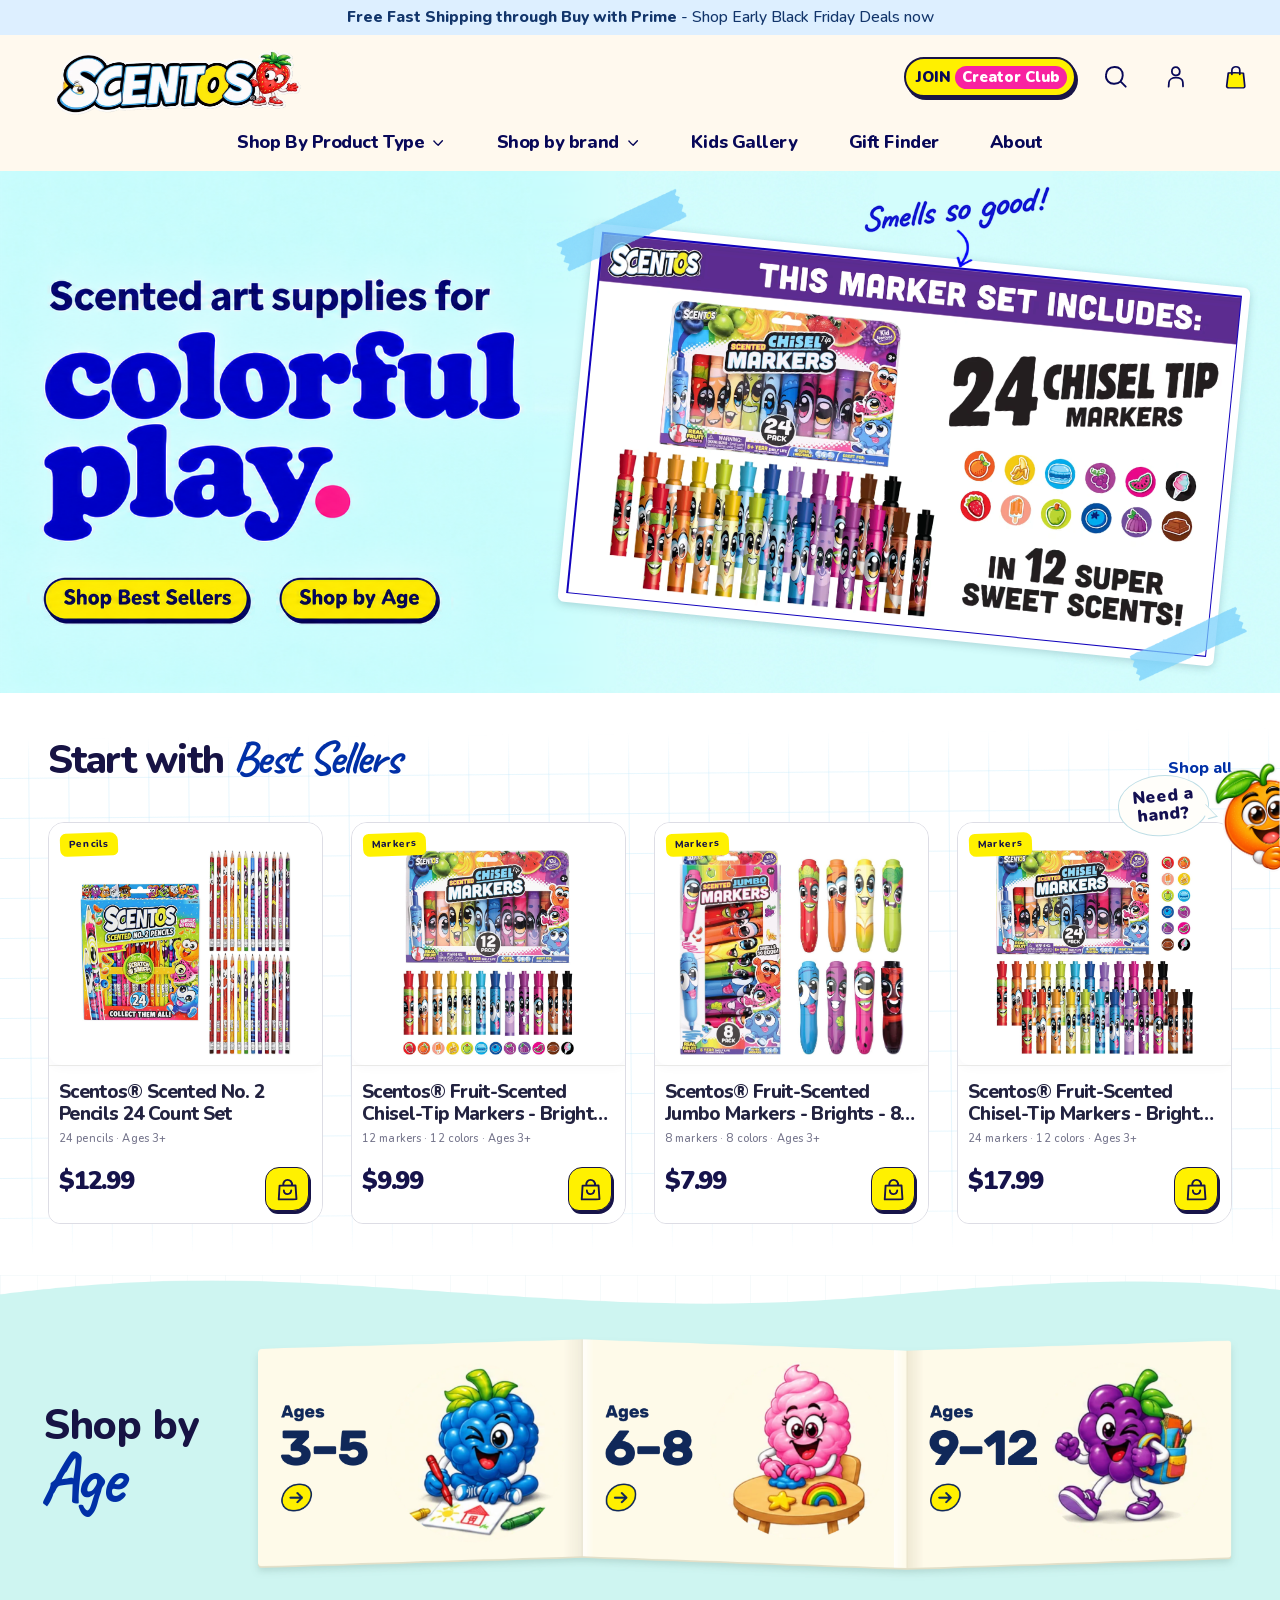
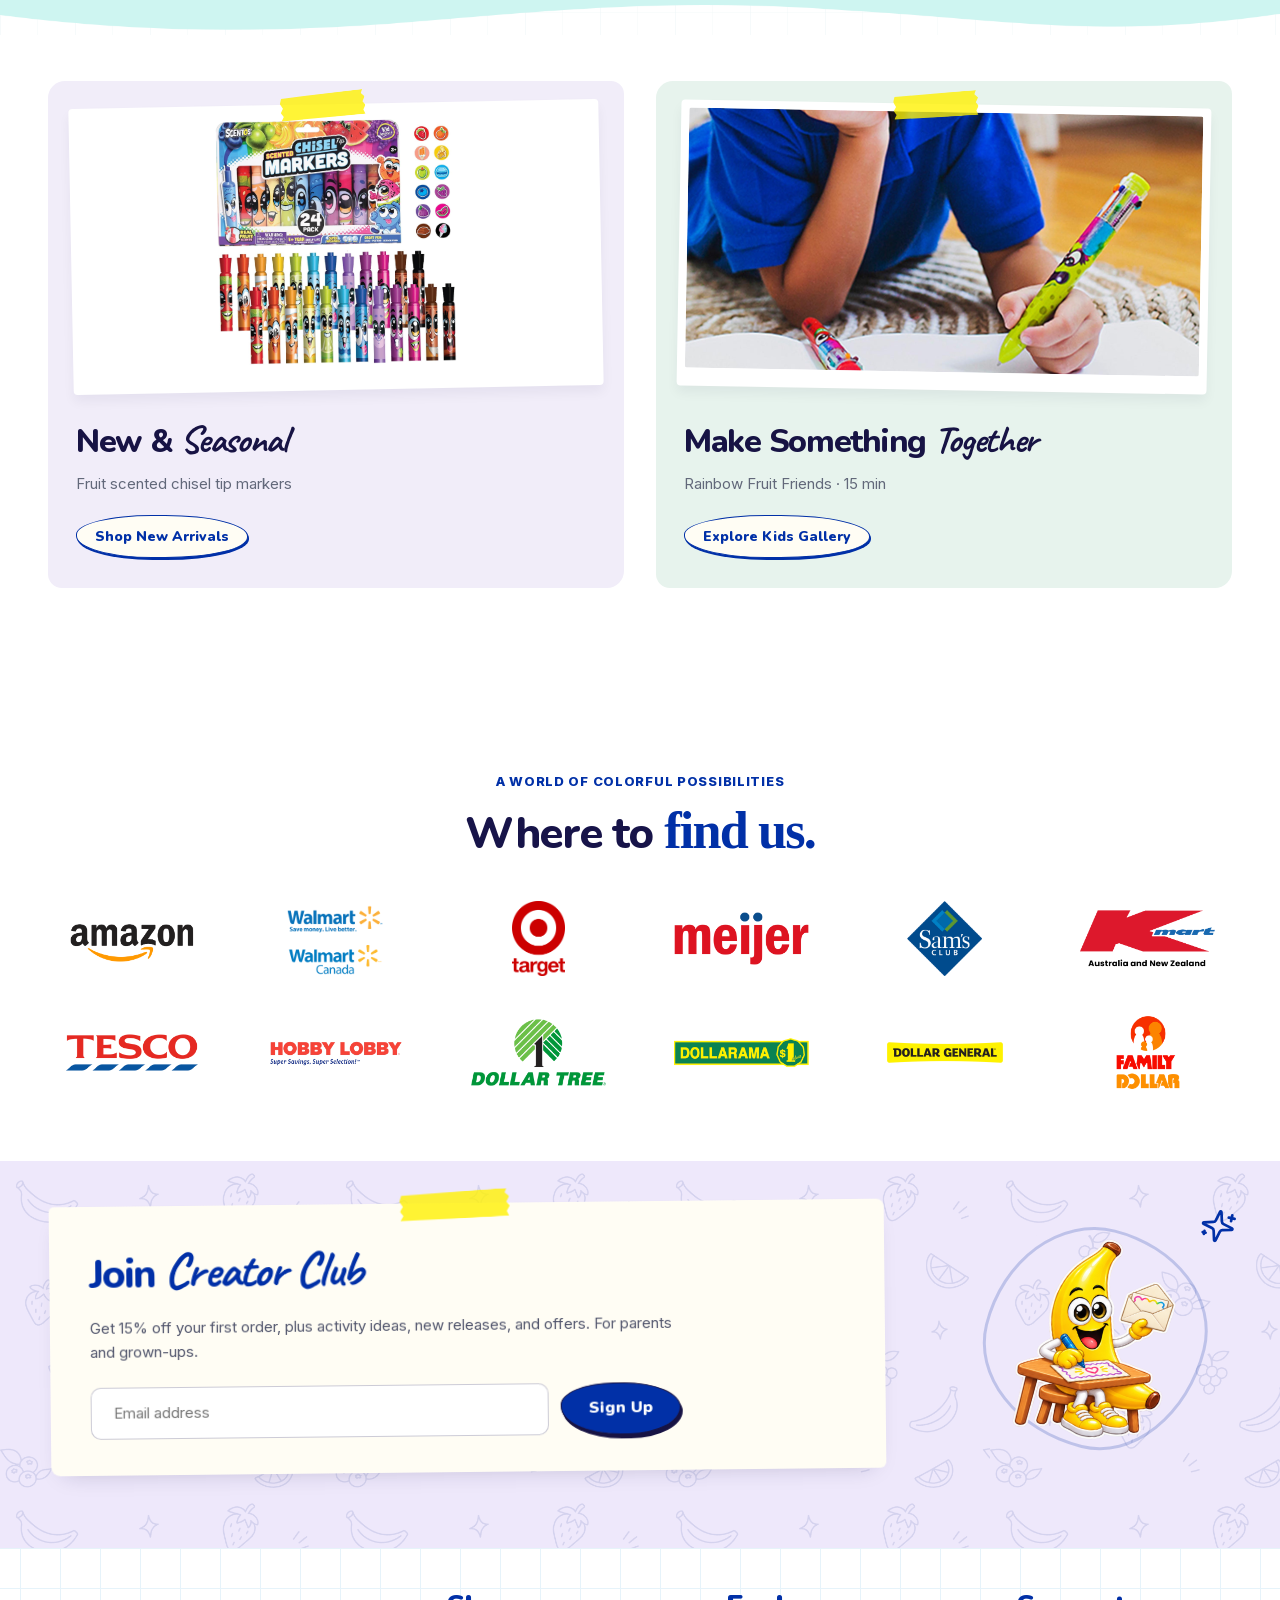
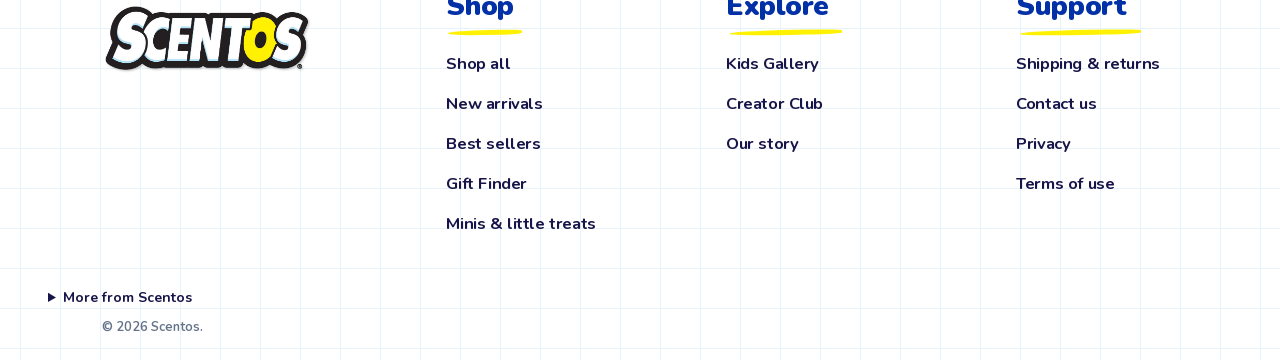
==== commit 05a16b44: "Simplify gallery credits and manage personal artwork" ====
--- a/index.html
+++ b/index.html
@@ -5,10 +5,10 @@
     <meta name="viewport" content="width=device-width, initial-scale=1.0" />
     <meta name="theme-color" content="#0130a7" />
     <title>Scentos — Make Play Smell Amazing</title>
-    <link rel="stylesheet" href="./app.css?v=20261127-84" />
+    <link rel="stylesheet" href="./app.css?v=20261127-86" />
   </head>
   <body>
     <div id="root"></div>
-    <script src="./app.js?v=20261127-84"></script>
+    <script src="./app.js?v=20261127-86"></script>
   </body>
 </html>
--- a/app.css
+++ b/app.css
@@ -1 +1 @@
-.scentos-shop-announcement{position:relative;isolation:isolate;display:flex;flex-wrap:wrap;justify-content:center;gap:0 1.5em;padding:4px 60px;text-align:center;background:var(--scentos-announcement-bg, #ddefff);color:var(--scentos-announcement-ink, #12356b);font:500 15.75px/27px Nunito,system-ui,sans-serif}.scentos-shop-announcement .scentos-announcement-message{position:relative;z-index:1}.scentos-shop-announcement a{color:inherit;text-underline-offset:.15em}.scentos-shop-announcement strong{font-weight:800}scentos-announcement-snow{position:absolute;inset:0;display:block;overflow:hidden;contain:layout paint;pointer-events:none;user-select:none}scentos-announcement-snow span{position:absolute;top:-12px;color:#fff;opacity:.9;font-weight:400;line-height:1;text-shadow:0 1px 3px rgb(0 0 0 / .35);animation:scentos-announcement-fall 8s linear forwards}@keyframes scentos-announcement-fall{0%{transform:translate3d(0,-12px,0) rotate(0)}to{transform:translate3d(var(--flake-drift),calc(var(--announcement-travel) + 24px),0) rotate(180deg)}}@media(prefers-reduced-motion:reduce){scentos-announcement-snow{display:none}}@media(max-width:1100px){.scentos-shop-announcement{padding-inline:30px}}@media(max-width:700px){.scentos-shop-announcement{padding-inline:20px}}.mint-hero{position:relative;isolation:isolate;background:#c8fcfb}.mint-hero-copy,.mint-hero-player{position:relative;overflow:hidden}.mint-hero-canvas{position:relative;width:100%;aspect-ratio:1964 / 801}.mint-hero-poster{display:block;width:41.6497%;height:100%}.mint-hero-player{position:absolute;inset:0;pointer-events:none}.mint-hero-player .mint-hero-canvas{container-type:inline-size}.mint-hero-frame-art{position:absolute;top:0;left:41.24236%;width:58.75764%;height:100%;pointer-events:none}.mint-hero-live-tape{position:absolute;inset:0;z-index:1;width:100%;height:100%;pointer-events:none}.mint-hero-cta,.mint-hero-cta-base{position:absolute;top:76.90387%;height:10.73658%}.mint-hero-cta{display:flex;align-items:center;justify-content:center;border-radius:999px}.mint-hero-cta-base,.mint-hero-best{left:2.24033%}.mint-hero-cta-base{width:33.09572%}.mint-hero-best{width:18.63544%}.mint-hero-age{left:20.87576%;width:14.46029%}.mint-hero-button-art{visibility:hidden;pointer-events:none}.mint-hero-copy[data-buttons-ready=true] .mint-hero-button-art{visibility:visible}.mint-hero-button-face{display:block;width:90%;height:90%;transition:transform .15s ease-out,filter .15s ease-out}@media(hover:hover)and (pointer:fine){.mint-hero-cta:is(:hover,:focus-visible) .mint-hero-button-face{transform:translateY(-4px)}}.mint-hero-cta[data-pressed] .mint-hero-button-face{transform:translateY(2px);filter:brightness(.94);transition-duration:0s}@media(prefers-reduced-motion:reduce){.mint-hero-cta .mint-hero-button-face{transition:none}.mint-hero-cta:is(:hover,:focus-visible) .mint-hero-button-face{transform:none}.mint-hero-cta[data-pressed] .mint-hero-button-face{transform:none;filter:brightness(.92)}}.mint-hero-cta:focus-visible{outline:3px solid #101065;outline-offset:3px}.mint-hero-video-plane{position:absolute;left:47.148676%;top:11.985019%;width:49.974542%;aspect-ratio:16 / 9;transform-origin:top left;transform:rotate(5.7deg);isolation:isolate}.mint-hero-video-plane:before,.mint-hero-video-plane:after{content:"";position:absolute;pointer-events:none}.mint-hero-video-plane:before{z-index:-2;inset:-.763747cqw;border-radius:.509165cqw;background:#fff;box-shadow:0 .15cqw .65cqw #244f623d}.mint-hero-video-plane:after{z-index:-1;inset:-.127291cqw;background:#1102bd}.mint-hero-still,.mint-hero-video-plane video{position:absolute;inset:0;width:100%;height:100%;max-width:none;display:block;object-fit:contain}.mint-hero-video-plane video{opacity:0}.mint-hero-video-plane[data-visible=true] video{opacity:1}.mint-hero-toggle,.mint-hero-mute{position:absolute;z-index:2;display:grid;pointer-events:auto;border:0;background:transparent;padding:0;cursor:pointer;color:#fff}.mint-hero-toggle{inset:0}.mint-hero-glyph{display:grid;place-items:center;width:clamp(32px,2.9cqw,56px);height:clamp(32px,2.9cqw,56px);transform:rotate(-5.7deg);color:#fff;background:#12104bd9;border:1.5px solid white;border-radius:50%;opacity:0}.mint-hero-toggle .mint-hero-glyph{position:absolute;left:79%;top:83%;transform:translate(-50%,-50%) rotate(-5.7deg)}.mint-hero-mute{width:clamp(44px,2.9cqw,56px);height:clamp(44px,2.9cqw,56px);left:91%;top:83%;transform:translate(-50%,-50%);place-items:center}.mint-hero-player:has(:is(button:hover,button:focus-visible)) .mint-hero-glyph{opacity:1}.mint-hero-player button:focus-visible .mint-hero-glyph{outline:3px solid #ffe900;outline-offset:2px}@media(max-width:700px){.mint-hero-copy{aspect-ratio:818 / 612}.mint-hero-player{position:relative;aspect-ratio:1154 / 801}.mint-hero-copy .mint-hero-canvas,.mint-hero-player .mint-hero-canvas{position:absolute}.mint-hero-copy .mint-hero-canvas{width:240.0978%;left:0;top:-18.62745%}.mint-hero-player .mint-hero-canvas{width:170.19064%;left:-70.19064%;top:0}.mint-hero-cta:after{content:"";position:absolute;inset:50% 0 auto;transform:translateY(-50%);height:max(100%,44px)}}@media(hover:none){.mint-hero-player:has(.mint-hero-video-plane[data-visible=true]) .mint-hero-glyph{opacity:1}}.doodle-mascot{display:block;width:100%;height:100%;object-fit:contain;user-select:none;-webkit-user-drag:none}.mascot-portal{--portal-ink:#161246;--portal-paper:#8fe4cf;position:relative;isolation:isolate;display:block;flex:0 0 140px;width:140px;height:150px;color:var(--portal-ink);text-decoration:none;cursor:pointer;transform:rotate(5deg);-webkit-tap-highlight-color:transparent}.mascot-portal--banana,.mascot-portal--orange,.mascot-portal--apple{--portal-paper:#fff100}.mascot-portal--strawberry,.mascot-portal--watermelon,.mascot-portal--cotton-candy{--portal-paper:#ffa7d3}.mascot-portal__paper{position:absolute;z-index:-1;inset:51px 8px 2px 4px;border:2.5px solid var(--portal-ink);border-radius:3px 7px 4px 2px;background:var(--portal-paper);box-shadow:5px 5px 0 var(--portal-ink);transform:rotate(-10deg);transition:transform .22s ease,box-shadow .22s ease}.mascot-portal .mascot-portal__character{position:absolute;top:0;left:9px;width:106px;height:115px;object-fit:contain;transform:rotate(-8deg);transform-origin:50% 95%;transition:transform .32s cubic-bezier(.2,.85,.25,1.4)}.mascot-portal__arrow{position:absolute;right:-5px;top:16px;width:44px;height:50px;overflow:visible;stroke:var(--portal-ink);stroke-width:3.5;stroke-linecap:round;stroke-linejoin:round;transform:rotate(4deg);transition:transform .25s ease}.mascot-portal__spark{stroke-width:2.5;opacity:0;transition:opacity .2s ease}.mascot-portal .mascot-portal__label{position:absolute;left:3px;right:3px;bottom:7px;display:block;color:var(--portal-ink);font:900 17px/1.1 Nunito,sans-serif;text-align:center;letter-spacing:-.4px;white-space:nowrap;transform:rotate(-9deg)}.mascot-portal:hover .mascot-portal__character,.mascot-portal:focus-visible .mascot-portal__character{transform:translateY(-8px) rotate(-13deg)}.mascot-portal:hover .mascot-portal__paper,.mascot-portal:focus-visible .mascot-portal__paper{transform:rotate(-6deg);box-shadow:3px 5px 0 var(--portal-ink)}.mascot-portal:hover .mascot-portal__arrow,.mascot-portal:focus-visible .mascot-portal__arrow{transform:translate(3px,-5px) rotate(9deg)}.mascot-portal:hover .mascot-portal__spark,.mascot-portal:focus-visible .mascot-portal__spark{opacity:1}.mascot-portal:focus-visible{outline:3px dashed currentColor;outline-offset:8px;border-radius:5px}.mascot-portal:active .mascot-portal__character{transform:translateY(-3px) rotate(-4deg)}@media(max-width:640px){.mascot-portal{flex-basis:96px;width:96px;height:112px}.mascot-portal__paper{inset:39px 3px 1px 0;border-width:2px;box-shadow:3px 3px 0 var(--portal-ink)}.mascot-portal .mascot-portal__character{width:79px;height:83px;left:3px}.mascot-portal__arrow{width:31px;height:36px;top:8px;right:-7px}.mascot-portal .mascot-portal__label{font-size:13px;bottom:8px;letter-spacing:-.2px}}@media(prefers-reduced-motion:reduce){.mascot-portal *{transition:none!important}.mascot-portal:hover .mascot-portal__character,.mascot-portal:focus-visible .mascot-portal__character{transform:rotate(-8deg)}.mascot-portal:hover .mascot-portal__arrow,.mascot-portal:focus-visible .mascot-portal__arrow{transform:rotate(4deg)}}.catalog-sidebar scentos-price-range{display:block;margin:0 0 4px;color:#171449}.catalog-sidebar .b1-price-fields{display:grid;grid-template-columns:minmax(0,1fr) auto minmax(0,1fr);align-items:end;gap:6px}.catalog-sidebar .b1-price-fields label{display:block;min-width:0;margin:0;color:#343257;font:700 12px/1.35 Nunito,Arial,sans-serif}.catalog-sidebar .b1-price-amount{display:flex;align-items:center;gap:4px;min-width:0;margin-top:4px;padding:0 9px;border:1px solid #cdd5ee;border-radius:8px;background:#fff}.catalog-sidebar .b1-price-amount:focus-within{outline:2px solid #0347ff;outline-offset:1px}.catalog-sidebar .b1-price-amount input{all:unset;box-sizing:border-box;width:100%;min-width:0;height:36px;color:#171449;font:800 14px/1 Nunito,Arial,sans-serif;appearance:textfield}.catalog-sidebar .b1-price-amount input::-webkit-inner-spin-button{appearance:none}.catalog-sidebar .b1-price-fields>span{align-self:end;line-height:36px}.catalog-sidebar .b1-range-track{position:relative;height:32px;margin:6px 9px 0}.catalog-sidebar .b1-range-track:before{content:"";position:absolute;inset:14px 0 auto;height:4px;border-radius:4px;background:linear-gradient(to right,#d6dbeb var(--range-start,0%),#10369f var(--range-start,0%) var(--range-end,100%),#d6dbeb var(--range-end,100%))}.catalog-sidebar .b1-range-track input[type=range]{appearance:none;-webkit-appearance:none;position:absolute;inset:0 -9px;width:calc(100% + 18px);height:32px;min-height:0;max-width:none;margin:0;padding:0;border:0;border-radius:0;box-shadow:none;background:transparent;pointer-events:none}.catalog-sidebar .b1-range-track input::-webkit-slider-runnable-track{height:4px;background:transparent}.catalog-sidebar .b1-range-track input::-moz-range-track{height:4px;background:transparent}.catalog-sidebar .b1-range-track input::-webkit-slider-thumb{appearance:none;width:18px;height:18px;margin-top:-7px;border-radius:50%;border:2px solid #10369f;background:#fff;cursor:ew-resize;pointer-events:auto}.catalog-sidebar .b1-range-track input::-moz-range-thumb{box-sizing:border-box;width:18px;height:18px;border-radius:50%;border:2px solid #10369f;background:#fff;cursor:ew-resize;pointer-events:auto}.catalog-sidebar .b1-range-track input:focus-visible{outline:2px solid #0347ff;outline-offset:0}.catalog-sidebar [data-min-at-end] .b1-range-track input:first-child{z-index:1}.catalog-sidebar .b1-stock-options{display:grid;grid-template-columns:repeat(2,minmax(0,1fr));gap:6px}.catalog-sidebar .b1-stock-options label{display:flex;align-items:center;gap:6px;min-height:32px;min-width:0;margin:0;cursor:pointer;color:#24214c;font:800 14px/1.3 Nunito,Arial,sans-serif}.catalog-sidebar .b1-stock-options input[type=checkbox]{appearance:auto;position:static;display:inline-block;flex:none;width:17px;height:17px;min-height:0;margin:0;opacity:1;accent-color:#10369f}.catalog-sidebar .b1-stock-options label:has(input:disabled){opacity:.55}.catalog-shop .catalog-sidebar:has(>scentos-filter-scroll){box-sizing:border-box;min-height:0;overflow:hidden}.catalog-sidebar>.catalog-filter-title{flex:none}.catalog-sidebar scentos-filter-scroll{display:grid;grid-template-columns:minmax(0,1fr);grid-template-rows:minmax(0,1fr);min-height:0;min-width:0;flex:1 1 0}.catalog-sidebar scentos-filter-scroll[data-overflow]{grid-template-columns:minmax(0,1fr) 20px;column-gap:3px}.catalog-sidebar .b1-scroll-viewport{min-height:0;min-width:0;overflow:auto;scroll-padding-block:8px;scrollbar-color:#3151a9 #e2e9fb}.catalog-sidebar .b1-scroll-viewport:focus-visible{outline:2px solid #1551d3;outline-offset:2px}.catalog-sidebar .b1-scroll-viewport>div{padding:2px 2px 3px}.catalog-sidebar [data-overflow]>.b1-scroll-viewport{scrollbar-width:none}.catalog-sidebar [data-overflow]>.b1-scroll-viewport::-webkit-scrollbar{display:none}.b1-scroll-rail{display:none}[data-overflow]>.b1-scroll-rail{display:grid;grid-template-rows:minmax(0,1fr) 26px;align-items:stretch;justify-items:center;gap:3px}.catalog-sidebar .b1-scroll-rail input[type=range]{writing-mode:vertical-lr;direction:ltr;appearance:none;-webkit-appearance:none;box-sizing:border-box;position:static;width:20px;height:100%;min-height:0;min-width:0;padding:0;margin:0;border:0;border-radius:0;background:transparent;box-shadow:none;cursor:pointer}.b1-scroll-rail input::-webkit-slider-runnable-track{width:7px;height:100%;background:#e2e9fb;border-radius:8px}.b1-scroll-rail input::-moz-range-track{width:7px;height:100%;background:#e2e9fb;border-radius:8px}.b1-scroll-rail input::-webkit-slider-thumb{appearance:none;width:11px;height:var(--filter-thumb,36px);margin-left:-2px;border:1px solid #143899;border-radius:8px;background:#4263c0}.b1-scroll-rail input::-moz-range-thumb{box-sizing:border-box;width:11px;height:var(--filter-thumb,36px);border:1px solid #143899;border-radius:8px;background:#4263c0}.catalog-sidebar .b1-scroll-rail button{display:grid;place-items:center;width:22px;min-width:0;height:24px;min-height:0;padding:0;margin:0;border:1px solid #bdcbed;border-radius:8px;box-shadow:none;background:#edf2ff;color:#123589;font:800 16px/1 Nunito,sans-serif}.catalog-sidebar .b1-scroll-rail button:disabled{opacity:.35;cursor:default}.b1-scroll-rail :focus-visible{outline:2px solid #1551d3;outline-offset:1px}.catalog-shop #shop-favorites{--catalog-top:calc(var(--catalog-header-height,var(--scentos-header-height,90px)) + 8px)}#shop-favorites .catalog-sidebar:has(>scentos-filter-scroll){--filter-ink:#10143e;--filter-blue:#063cbf;--filter-rule:#d6d4d0;--type-height:39px;--type-art:33px;--section-pad:9px;--legend-gap:6px;background:#fffcf3;border:1px solid #e5e2da;border-radius:13px;box-shadow:0 3px 8px #17144908;color:var(--filter-ink)}#shop-favorites .catalog-filter-title{margin:0 0 2px;padding-inline:9px 0}#shop-favorites .catalog-filter-title h2{margin:0;color:var(--filter-ink);font:850 23px/1.2 Nunito,sans-serif;letter-spacing:-.04em}#shop-favorites .catalog-filter-title em{position:relative;display:inline-block;margin:0 0 2px 1px;transform:none;color:var(--filter-blue);font:700 38px/1.04 Shelf Hand,Caveat,cursive}#shop-favorites .catalog-filter-title em:after{content:"";position:absolute;left:19%;right:7%;bottom:-3px;height:4px;border-radius:60% 75% 55% 55%;background:#bca5fa;transform:rotate(-2deg)}#shop-favorites .compact-types{display:grid;grid-template-columns:minmax(0,1fr);gap:0;margin:0 0 var(--section-pad)}#shop-favorites .compact-types>:is(button,a){display:flex;align-items:center;justify-content:space-between;width:100%;min-width:0;min-height:var(--type-height);padding:2px 9px;margin:0;gap:4px;box-sizing:border-box;background:transparent;color:var(--filter-ink);border:0;border-radius:10px;box-shadow:none;text-align:start;text-decoration:none;letter-spacing:-.015em;font:800 15.5px/1.2 Nunito,sans-serif;transition:background-color .14s ease}#shop-favorites .compact-types>:is(button,a):hover{background:#f4f0e3;transform:none}#shop-favorites .compact-types>:is(.selected,[aria-current=page],[aria-pressed=true]){background:#ffe600;color:var(--filter-ink)}#shop-favorites .compact-types>:is(.selected,[aria-current=page],[aria-pressed=true]):after{content:"";width:18px;height:18px;flex:none;background:var(--filter-blue);clip-path:polygon(0 43%,72% 43%,43% 13%,53% 3%,100% 50%,53% 97%,43% 87%,72% 57%,0 57%)}#shop-favorites .compact-types .catalog-type-name{display:grid;grid-template-columns:var(--type-art) minmax(0,1fr);align-items:center;gap:10px}#shop-favorites .compact-types .catalog-type-name>:is(svg,img,.catalog-type-art){width:var(--type-art);height:var(--type-art);margin:0;object-fit:contain}#shop-favorites .compact-types .catalog-type-name>svg{width:80%;justify-self:center;color:var(--filter-blue)}#shop-favorites .compact-types .sc-art-crop{width:100%;max-width:100%}#shop-favorites .catalog-choice-filters{display:grid;gap:var(--section-pad);margin:0 5px;padding:var(--section-pad) 0 0;border:0;border-top:1px solid var(--filter-rule)}#shop-favorites .catalog-choice-filters>fieldset{box-sizing:border-box;width:100%;min-width:0;margin:0;padding:0;border:0}#shop-favorites .catalog-choice-filters>fieldset:not(:last-of-type){padding-bottom:var(--section-pad);border-bottom:1px solid var(--filter-rule)}#shop-favorites .catalog-choice-filters legend{display:block;float:none;margin:0 0 var(--legend-gap);padding:0;color:var(--filter-ink);font:900 16px/1.18 Nunito,sans-serif;letter-spacing:-.01em}#shop-favorites .catalog-brand-pills,#shop-favorites .b1-stock-options{display:grid;grid-template-columns:repeat(2,minmax(0,1fr));gap:0 5px}#shop-favorites .catalog-brand-pills>:is(button,a,label),#shop-favorites .b1-stock-options label{display:flex;align-items:center;justify-content:flex-start;gap:7px;min-width:0;min-height:26px;margin:0;padding:0;border:0;border-radius:3px;background:transparent;box-shadow:none;text-decoration:none;color:var(--filter-ink);font:800 13px/1.2 Nunito,sans-serif;letter-spacing:-.015em;text-align:start}#shop-favorites .catalog-brand-pills>:is(button,a,label):before,#shop-favorites .b1-stock-options input[type=checkbox]{box-sizing:border-box;appearance:none;width:18px;height:18px;flex:0 0 18px;margin:0;padding:0;border:1.5px solid #979795;border-radius:3px;background-color:transparent;box-shadow:none}#shop-favorites .catalog-brand-pills>:is(button,a,label):before{content:""}#shop-favorites .catalog-brand-pills>:is([aria-checked=true],label:has(input:checked)):before,#shop-favorites .b1-stock-options input:checked{border-color:var(--filter-blue);background:var(--filter-blue) center/14px 14px no-repeat url("data:image/svg+xml,%3Csvg xmlns='http://www.w3.org/2000/svg' viewBox='0 0 20 20'%3E%3Cpath d='m3 10 4.3 4.6L17 5' stroke='white' stroke-width='3.3' stroke-linecap='round' stroke-linejoin='round' fill='none'/%3E%3C/svg%3E")}#shop-favorites .catalog-filter-pills label>input{position:absolute;opacity:0;width:1px;height:1px}#shop-favorites .catalog-age-pills{display:grid;grid-template-columns:repeat(3,minmax(0,1fr));gap:6px;padding:0;border:0;background:transparent}#shop-favorites .catalog-age-pills>:is(button,a,label){box-sizing:border-box;display:flex;align-items:center;justify-content:center;gap:4px;min-width:0;min-height:32px;margin:0;padding:0 2px;cursor:pointer;border:1px solid #b8c3db;border-radius:8px;box-shadow:none;background:#fffefa;color:var(--filter-ink);text-decoration:none;letter-spacing:0;font:850 13px/1.2 Nunito,sans-serif}@media(hover:hover){#shop-favorites .catalog-age-pills>:is(button,a,label):hover{border-color:var(--filter-blue)}}#shop-favorites .catalog-age-pills>:is(.selected,[aria-pressed=true],[aria-current=page],label:has(input:checked)){border-color:var(--filter-blue);color:var(--filter-blue);background:#d4e3ff}#shop-favorites .catalog-age-pills>:is(.selected,[aria-pressed=true],[aria-current=page],label:has(input:checked)):before{content:"";width:10px;height:6px;margin-top:-3px;border-left:2.5px solid var(--filter-blue);border-bottom:2.5px solid var(--filter-blue);transform:rotate(-45deg)}#shop-favorites .catalog-sidebar :is(a,button,input):focus-visible,#shop-favorites .catalog-filter-pills label:has(input:focus-visible){outline:2px solid var(--filter-blue);outline-offset:-2px}#shop-favorites .b1-price-fields{grid-template-columns:minmax(0,1fr) auto minmax(0,1fr);gap:4px;align-items:center}#shop-favorites .b1-price-fields label{display:grid;grid-template-columns:auto minmax(0,1fr);align-items:center;gap:4px;font:800 12px/1.2 Nunito,sans-serif;color:var(--filter-ink)}#shop-favorites .b1-price-amount{margin:0;padding:0 5px;gap:1px;border-color:#d5d4d2;border-radius:8px;background:#fff}#shop-favorites .b1-price-amount input{height:30px}#shop-favorites .b1-price-fields>span{line-height:30px;color:#85848e}#shop-favorites .catalog-sidebar .b1-range-track{margin:4px 9px 0;height:25px}#shop-favorites .b1-range-track:before{height:5px}#shop-favorites scentos-price-range{margin:0}@media(min-width:701px){.catalog-shop #shop-favorites:is(.catalog-content,.b1-catalog-layout){box-sizing:border-box;width:93.2vw;max-width:none;margin-inline:calc(50% - 46.6vw);padding-inline:0;padding-block-start:10px;grid-template-columns:250px minmax(0,1fr);column-gap:clamp(16px,2vw,36px);scroll-margin-top:calc(var(--catalog-top) - 10px)}#shop-favorites .b1-filter-host,#shop-favorites>.catalog-sidebar{position:sticky;top:var(--catalog-top);align-self:start}#shop-favorites .b1-filter-host>.catalog-sidebar{position:static}#shop-favorites .b1-scroll-viewport>div{box-sizing:border-box;min-height:100%;display:flex;flex-direction:column}#shop-favorites .compact-types{flex:4 0 auto;grid-auto-rows:max-content;align-content:space-around}#shop-favorites .catalog-choice-filters{flex:5 0 auto;grid-auto-rows:max-content;align-content:space-around}#shop-favorites .catalog-sidebar:has(>scentos-filter-scroll){display:flex;flex-direction:column;container:catalog-filters / size;height:calc(100dvh - var(--catalog-top) - var(--catalog-preview-inset,0px) - 8px);min-height:0;max-height:none;padding:5px 8px 9px}}@container catalog-filters (max-height:600px){#shop-favorites .compact-types{--type-height:30px;--type-art:25px;--section-pad:5px}#shop-favorites .catalog-filter-title{margin-bottom:3px}#shop-favorites .catalog-choice-filters{--section-pad:4px;--legend-gap:2px}#shop-favorites .catalog-brand-pills>:is(button,a,label),#shop-favorites .b1-stock-options label{min-height:22px}#shop-favorites .catalog-age-pills>:is(button,a,label),#shop-favorites .b1-price-amount input{min-height:26px;height:26px}#shop-favorites .catalog-filter-title h2{font-size:20px}#shop-favorites .catalog-filter-title em{font-size:31px}#shop-favorites .catalog-choice-filters legend{font-size:15px}#shop-favorites .catalog-sidebar .b1-range-track{height:22px;margin-top:1px}}@media(max-width:700px){#shop-favorites .catalog-sidebar.open:has(>scentos-filter-scroll),#shop-favorites .b1-filter-dialog[open] .catalog-sidebar.open:has(>scentos-filter-scroll){--type-height:46px;--type-art:38px;box-sizing:border-box;display:flex;flex-direction:column;min-height:0;height:100dvh;max-height:100dvh;overflow:hidden;padding:16px 10px max(12px,env(safe-area-inset-bottom));background:#fffcf3;border-radius:0 13px 13px 0}.catalog-shop .catalog-sidebar.open scentos-filter-scroll{flex:1 1 auto}#shop-favorites .catalog-brand-pills>:is(button,a,label),#shop-favorites .b1-stock-options label{min-height:36px;font-size:14px}#shop-favorites .catalog-age-pills>:is(button,a,label){min-height:38px}}.content-page{color:var(--ink,#333);background:#fff}.community-reviews{padding:36px 20px 12px;text-align:center}.content-community .community-reviews h1{margin:0 0 12px;font-size:clamp(24px,3.2vw,40px);color:#181448}.community-reviews a{color:#12319b;text-decoration:underline}.community-instagram{display:grid;grid-template-columns:repeat(2,minmax(0,1fr));align-items:center;gap:clamp(22px,5vw,64px);max-width:990px;margin:32px auto 48px;padding:clamp(18px,3vw,36px);background:#e6f4ee;border-radius:24px}.community-instagram img{display:block;width:100%;height:auto;aspect-ratio:1.6;object-fit:cover;border:6px solid white;border-radius:10px}.content-community .community-instagram h2{color:#141149}.community-profile{display:inline-block;border:2px solid #1536a1;border-radius:30px;background:#fffdf5;color:#12319b;padding:9px 16px;font-weight:800;text-decoration:none}.scentos-footer-reference .footer-community{padding-bottom:10px;font:700 14px/1.5 Nunito,sans-serif}.footer-community summary{width:fit-content;cursor:pointer}.footer-community a{display:inline-block;padding:10px 0}@media(max-width:600px){.community-instagram{grid-template-columns:1fr;margin:20px 16px 32px}}.content-page h1,.content-page h2,.content-page h3{font-family:Arial Rounded MT Bold,Nunito,Arial,sans-serif;letter-spacing:-.045em}.content-page h1{font-size:clamp(43px,5.8vw,78px);line-height:1.03;margin:20px 0 25px;color:var(--blue);font-weight:900}.content-page h2{font-size:clamp(28px,3vw,43px);line-height:1.12;margin:0 0 18px;color:var(--blue)}.content-page h3{font-size:23px;line-height:1.2;color:var(--blue);margin:0 0 10px}.content-page p{line-height:1.7}.content-page .button{display:inline-flex;align-items:center;justify-content:center;gap:9px;min-height:46px}.content-page .button:disabled{opacity:.42;cursor:not-allowed;transform:none}.content-page .text-link{display:inline-flex;align-items:center;gap:9px;color:var(--blue);font-weight:700;text-decoration:none;background:none;border:0;min-height:44px;padding:0;cursor:pointer}.content-page .field{display:flex;flex-direction:column;gap:8px;font-size:16px;font-weight:650}.content-page .field input,.content-page .field select,.content-page .field textarea{width:100%;border:1px solid #d8d8d8;background:#fff;border-radius:20px;padding:13px 17px;min-height:46px;font:inherit;font-weight:400;color:var(--ink)}.content-page .field textarea{resize:vertical;line-height:1.55}.content-page .field input:focus,.content-page .field select:focus,.content-page .field textarea:focus{outline:2px solid var(--blue);outline-offset:2px}.content-page .section-title{display:flex;align-items:center;justify-content:space-between;gap:20px;margin-bottom:30px}.content-page .section-title h2{margin-bottom:0}.content-page .breadcrumbs{display:flex;align-items:center;gap:10px;font-size:16px;color:var(--muted);padding:26px 0;text-decoration:none}.content-page .breadcrumbs a{color:var(--muted)}.content-page .eyebrow{color:var(--blue);font-size:16px;font-weight:800;letter-spacing:.12em;text-transform:uppercase}.content-page .content-heading{position:relative;padding:60px 0 55px;overflow:hidden;border-bottom:1px solid var(--line)}.content-page .content-heading h1{max-width:850px}.content-page .content-heading h1 span{position:relative;z-index:1}.content-page .content-heading h1 span:after{content:"";position:absolute;height:15px;bottom:7px;left:0;right:0;background:var(--yellow);z-index:-1;transform:rotate(-1deg)}.content-page .content-heading p{font-size:18px;color:#666}.content-page .content-heading .button{margin-top:10px}.content-page .learning-section{padding-top:35px;padding-bottom:75px}.content-page .content-filterbar{display:flex;align-items:end;gap:18px;padding-bottom:30px;margin-bottom:15px}.content-page .content-filterbar .field{min-width:170px}.content-page .content-filterbar p{font-size:16px;margin:0 0 13px auto;color:var(--muted)}.content-page .idea-grid{display:grid;grid-template-columns:repeat(3,minmax(0,1fr));gap:28px}.content-page .idea-card{display:block;text-decoration:none;color:var(--ink);min-width:0}.content-page .idea-card-image{position:relative;aspect-ratio:1.2;border-radius:12px;overflow:hidden;background:#f8f8f8}.content-page .idea-card-image img{width:100%;height:100%;object-fit:cover;transition:transform .35s ease}.content-page .idea-card:hover .idea-card-image img{transform:scale(1.035)}.content-page .idea-card-copy{padding:19px 1px 10px}.content-page .idea-tags{display:flex;flex-wrap:wrap;gap:8px;margin:0 0 15px}.content-page .idea-tags span{display:inline-flex;align-items:center;gap:5px;font-size:16px;border-radius:20px;padding:6px 10px;color:#555;background:#f4f4f4}.content-page .idea-card h3{font-size:25px}.content-page .idea-card p{margin:0 0 8px;color:var(--muted);font-size:16px}.content-page .idea-card .text-link{font-size:16px}.content-page .content-note{color:var(--muted);font-size:16px;line-height:1.65;margin:30px 0 0}.content-page .content-band{background:var(--sky);padding:40px 0}.content-page .content-band>.container{display:flex;align-items:center;justify-content:space-between;gap:35px}.content-page .content-band h2{margin:10px 0 0;font-size:32px}.content-page .idea-detail{padding-bottom:80px}.content-page .idea-detail-hero{display:grid;grid-template-columns:1fr 1fr;gap:65px;align-items:center;margin-bottom:60px}.content-page .idea-detail-hero h1{font-size:clamp(40px,5vw,65px)}.content-page .idea-detail-hero>img{width:100%;height:390px;border-radius:12px;object-fit:cover}.content-page .idea-detail-hero p{font-size:18px;color:var(--muted);margin-bottom:25px}.content-page .print-link{font-size:16px}.content-page .idea-instructions{display:grid;grid-template-columns:minmax(0,1.5fr) minmax(280px,1fr);gap:80px;align-items:start}.content-page .idea-instructions .section-title span{color:var(--muted);white-space:nowrap;font-size:16px}.content-page .instruction-progress{height:4px;background:#f0f0f0;margin:-14px 0 20px;border-radius:10px;overflow:hidden}.content-page .instruction-progress span{display:block;height:100%;background:var(--blue);transition:width .25s}.content-page .instruction-step{display:flex;gap:20px;padding:25px 0;border-bottom:1px solid var(--line)}.content-page .instruction-step>button{flex:0 0 43px;width:43px;height:43px;border-radius:50%;background:var(--yellow);border:0;color:var(--blue);display:grid;place-items:center;font-weight:800;cursor:pointer}.content-page .instruction-step h3{font-size:23px;margin-top:5px}.content-page .instruction-step p{color:#666;font-size:16px;margin:0}.content-page .instruction-step.is-done>button{background:var(--blue);color:#fff}.content-page .step-illustration{width:100%;height:150px;margin-top:18px;background:#f8f8f8;border-radius:12px}.content-page .idea-video{width:100%;border-radius:12px;margin-top:25px;background:#f8f8f8;max-height:380px}.content-page .idea-video-block{max-width:760px;margin-top:55px}.content-page .idea-video-block .content-note{margin-top:0}.content-page .idea-video-block .idea-video{margin-top:16px}.content-page .completed-activity{background:var(--sky);border-radius:12px;padding:22px;display:flex;align-items:center;gap:16px;margin-top:22px;color:var(--blue)}.content-page .completed-activity p{margin:4px 0 0;font-size:16px}.content-page .completed-activity .text-link{margin-left:auto;white-space:nowrap;font-size:16px}.content-page .materials-panel{border:1px solid var(--line);padding:28px;border-radius:12px;position:sticky;top:130px;box-shadow:0 2px 8px #0000000a}.content-page .materials-panel>svg{color:var(--blue);margin-bottom:15px}.content-page .materials-panel h2{font-size:29px}.content-page .materials-panel h3{font-size:18px;margin-top:26px}.content-page .materials-panel ul{padding-left:20px;line-height:2;font-size:16px;color:#666;margin:0}.content-page .materials-panel .button{margin-top:15px;width:100%}.content-page .materials-panel small{display:block;color:var(--muted);line-height:1.65;font-size:16px;margin-top:15px}.content-page .supply-product{display:flex;align-items:center;gap:12px;padding:10px 0;text-decoration:none;color:var(--ink);font-size:16px;line-height:1.45;border-bottom:1px solid var(--line)}.content-page .supply-product img{width:70px;height:70px;object-fit:contain}.content-page .supply-product b{display:block;margin-top:4px;color:var(--blue)}.content-page .more-ideas{margin-top:80px}.content-page .gallery-heading .heading-doodle{background:var(--sky)}.content-page .gallery-source-note{font-size:16px;color:var(--muted);max-width:830px;margin:-10px 0 30px}.content-page .gallery-filter .button{margin-left:auto}.content-page .gallery-masonry{columns:3;column-gap:25px}.content-page .gallery-card{break-inside:avoid;border:1px solid var(--line);border-radius:12px;overflow:hidden;margin-bottom:25px;box-shadow:0 2px 8px #00000008}.content-page .gallery-card>img{display:block;width:100%;height:auto;min-height:220px;object-fit:cover}.content-page .gallery-card:nth-child(3n+2)>img{height:380px}.content-page .gallery-card-copy{padding:20px}.content-page .gallery-origin{color:var(--muted);font-size:14px;text-transform:uppercase;letter-spacing:.06em}.content-page .gallery-card h3{font-size:22px;margin-top:10px}.content-page .gallery-card-bottom{display:flex;justify-content:space-between;align-items:center;gap:12px;color:var(--muted);font-size:16px}.content-page .gallery-card-bottom>div{display:flex}.content-page .gallery-card-bottom button{width:44px;height:44px;border:0;background:transparent;color:#777;display:grid;place-items:center;cursor:pointer;border-radius:50%}.content-page .gallery-card-bottom button:hover{background:#f4f4f4}.content-page .gallery-card-bottom button.is-liked{color:var(--coral)}.content-page .gallery-card-bottom button.is-saved{color:var(--blue)}.content-page .gallery-upload{display:grid;grid-template-columns:1fr 1fr;gap:50px;padding:35px;margin:0 0 40px;background:#f8f8f8;border-radius:12px}.content-page .gallery-upload h2{margin-top:12px;font-size:30px}.content-page .gallery-upload p{font-size:16px;color:#666}.content-page .upload-drop{position:relative;display:flex;flex-direction:column;align-items:center;justify-content:center;gap:9px;border:1px dashed #999;border-radius:12px;padding:23px;color:var(--blue);cursor:pointer;background:#fff}.content-page .upload-drop>span{font-size:16px;color:var(--muted)}.content-page .upload-drop input{position:absolute;width:100%;height:100%;inset:0;opacity:0;cursor:pointer}.content-page .upload-preview{width:140px;height:110px;object-fit:contain;margin-top:15px;background:#fff;border-radius:8px}.content-page .upload-fields{display:flex;flex-direction:column;gap:20px}.content-page .form-two{display:grid;grid-template-columns:1fr 1fr;gap:18px}.content-page .consent{display:flex;gap:10px;align-items:flex-start;font-size:16px;line-height:1.6;color:#666}.content-page .consent input{margin:2px 0 0;width:17px;height:17px;accent-color:var(--blue);flex-shrink:0}.content-page .consent a{color:var(--blue);text-decoration:underline}.content-page .form-error{color:#a72b27!important;font-size:16px!important;margin:0}.content-page .gift-finder{padding-bottom:85px;min-height:700px}.content-page .gift-topline{display:flex;justify-content:space-between;gap:20px;font-size:16px;color:var(--muted);border-bottom:1px solid var(--line);padding:10px 0 25px}.content-page .gift-progress{max-width:850px;display:flex;justify-content:center;margin:35px auto 45px;gap:26px}.content-page .gift-progress button{display:flex;align-items:center;gap:8px;border:0;background:none;color:var(--muted);font-size:16px;cursor:pointer;min-height:44px;padding:0}.content-page .gift-progress button:disabled{cursor:default}.content-page .gift-progress button>span{width:29px;height:29px;border-radius:50%;background:#f2f2f2;display:grid;place-items:center;font-weight:700}.content-page .gift-progress button.current{color:var(--blue);font-weight:700}.content-page .gift-progress button.current>span{background:var(--blue);color:#fff}.content-page .gift-progress button.answered:not(.current)>span{background:var(--sky);color:var(--blue)}.content-page .gift-question{text-align:center;margin:0 auto 40px}.content-page .gift-step-label{font-size:16px;color:var(--muted)}.content-page .gift-question h1{font-size:clamp(35px,4.5vw,59px);margin:15px 0}.content-page .gift-question p{font-size:16px;color:var(--muted)}.content-page .gift-options{max-width:1050px;display:grid;grid-template-columns:repeat(4,minmax(0,1fr));gap:18px;margin:0 auto}.content-page .gift-options.three-options{max-width:920px;grid-template-columns:repeat(3,minmax(0,1fr))}.content-page .gift-option{position:relative;padding:32px 18px;border:1px solid #ddd;background:#fff;border-radius:12px;display:flex;align-items:center;flex-direction:column;text-align:center;gap:12px;cursor:pointer;min-height:240px;transition:transform .2s,border-color .2s}.content-page .gift-option:hover{transform:translateY(-4px);border-color:var(--blue)}.content-page .gift-option.selected{border:2px solid var(--blue);padding:31px 17px;background:#f8f8f8}.content-page .gift-option-check{position:absolute;top:15px;right:15px;width:23px;height:23px;border-radius:50%;border:1px solid #ddd;color:#fff;display:grid;place-items:center}.content-page .gift-option.selected .gift-option-check{background:var(--blue);border-color:var(--blue)}.content-page .gift-option-icon{width:80px;height:80px;background:var(--sky);border-radius:50%;display:grid;place-items:center;margin:4px 0;color:var(--blue)}.content-page .gift-option:nth-child(2) .gift-option-icon{background:var(--yellow)}.content-page .gift-option:nth-child(3) .gift-option-icon{background:var(--coral)}.content-page .gift-option-icon svg{width:39px;height:39px}.content-page .gift-option strong{font-family:Arial Rounded MT Bold,Nunito,sans-serif;font-size:23px;color:var(--blue)}.content-page .gift-option>span:last-child{font-size:16px;color:var(--muted);line-height:1.5}.content-page .gift-controls{max-width:920px;margin:35px auto 0;display:flex;justify-content:space-between}.content-page .gift-smallprint{max-width:630px;text-align:center;color:var(--muted);font-size:16px;margin:32px auto 0}.content-page .gift-results{padding-top:45px}.content-page .gift-answer-tags{display:flex;flex-wrap:wrap;justify-content:center;gap:8px;margin-top:25px}.content-page .gift-answer-tags span{padding:8px 13px;font-size:16px;background:#f3f3f3;border-radius:20px}.content-page .gift-match-note{max-width:850px;display:flex;gap:12px;background:#f8f8f8;padding:18px 22px;border-radius:12px;font-size:16px;margin:0 auto 25px}.content-page .gift-match-note svg{flex-shrink:0;color:var(--blue);margin-top:3px}.content-page .gift-main-result{max-width:1050px;margin:0 auto;display:grid;grid-template-columns:1fr 1fr;gap:65px;align-items:center}.content-page .gift-main-image{position:relative;background:#f8f8f8;border-radius:12px;overflow:hidden}.content-page .gift-main-image img{display:block;width:100%;height:450px;object-fit:contain;mix-blend-mode:multiply}.content-page .gift-pick-label{position:absolute;top:20px;left:20px;padding:10px 14px;background:var(--yellow);border-radius:30px;color:var(--blue);display:flex;align-items:center;gap:8px;font-size:16px;z-index:1}.content-page .gift-main-copy h2{margin-top:15px;font-size:38px}.content-page .gift-main-copy>p{font-size:16px;color:#666}.content-page .gift-price{font-size:28px;display:block;color:var(--coral);margin:15px 0}.content-page .gift-result-reasons{display:flex;flex-direction:column;gap:10px;margin:20px 0 25px;font-size:16px}.content-page .gift-result-reasons span{display:flex;align-items:center;gap:9px}.content-page .gift-result-reasons svg{color:var(--blue)}.content-page .gift-main-copy>.text-link{display:flex;margin-top:13px;font-size:16px}.content-page .gift-alternatives{margin:65px auto 0;max-width:700px}.content-page .gift-alternatives h2{text-align:center;font-size:30px;margin-bottom:30px}.content-page .gift-alternatives .product-grid{display:grid;grid-template-columns:repeat(2,minmax(0,1fr));gap:26px}.content-page .gift-result-controls{display:flex;justify-content:center;gap:30px;margin-top:45px}.content-page .about-story{display:grid;grid-template-columns:1fr 1fr;gap:70px;padding-top:70px;padding-bottom:80px;align-items:center}.content-page .about-story h1 span,.content-page .teacher-hero h1 span{color:var(--blue);background:linear-gradient(transparent 72%,var(--yellow) 72%,var(--yellow) 91%,transparent 91%)}.content-page .about-lead{font-size:22px;color:var(--blue);line-height:1.5!important;font-weight:650}.content-page .about-story-copy>p:not(.about-lead){font-size:16px;color:#666;max-width:460px}.content-page .about-story .button{margin-top:15px}.content-page .about-photo{position:relative;padding-bottom:25px}.content-page .about-photo img{width:100%;height:500px;object-fit:cover;border-radius:12px}.content-page .about-photo>span{position:absolute;right:-5px;bottom:0;background:var(--yellow);color:var(--blue);border-radius:30px;padding:17px 24px;transform:rotate(-5deg);font-size:19px;font-family:Arial Rounded MT Bold,Nunito,sans-serif;font-weight:800}.content-page .about-philosophy{border-top:1px solid var(--line);border-bottom:1px solid var(--line);padding:55px 0}.content-page .about-philosophy>.container{display:grid;grid-template-columns:1fr 1fr;gap:70px;align-items:center}.content-page .about-philosophy h2{margin-top:16px;margin-bottom:0}.content-page .about-philosophy p{color:#666;font-size:17px;margin:0}.content-page .about-pillars{display:grid;grid-template-columns:repeat(3,1fr);gap:55px;padding-top:65px;padding-bottom:65px}.content-page .about-pillars svg{color:var(--blue);margin-bottom:22px}.content-page .about-pillars p{font-size:16px;color:#666}.content-page .about-contact{display:flex;align-items:center;gap:25px;padding-top:50px;padding-bottom:55px}.content-page .about-contact>svg{flex-shrink:0;color:var(--blue)}.content-page .about-contact h2{font-size:25px;margin:0}.content-page .about-contact p{font-size:16px;margin:8px 0 0;color:var(--muted)}.content-page .about-contact .button{margin-left:auto}.content-page .support-heading{padding-top:60px;padding-bottom:45px}.content-page .safety-intro{padding-top:50px;padding-bottom:75px}.content-page .safety-pillars{display:grid;grid-template-columns:repeat(3,1fr);gap:40px;margin-bottom:70px}.content-page .safety-pillars article{padding:26px;background:#f8f8f8;border-radius:12px}.content-page .safety-pillars svg{width:33px;height:33px;color:var(--blue);margin-bottom:22px}.content-page .safety-pillars h2{font-size:24px}.content-page .safety-pillars p{font-size:16px;margin-bottom:0;color:#666}.content-page .safety-proof{display:grid;grid-template-columns:1fr 1fr;gap:80px;padding:0 0 65px;border-bottom:1px solid var(--line)}.content-page .safety-proof h2{margin-top:14px}.content-page .safety-proof p{color:#666;font-size:16px}.content-page .safety-proof-list>div{display:flex;gap:18px;padding:22px 0;border-bottom:1px solid var(--line)}.content-page .safety-proof-list>div:last-child{border-bottom:0}.content-page .safety-proof-list svg{flex-shrink:0;color:var(--blue)}.content-page .safety-proof-list strong{display:block;color:var(--blue);font-size:16px;margin-bottom:8px}.content-page .safety-proof-list small{display:block;font-size:16px;line-height:1.65;color:var(--muted)}.content-page .safety-faq-layout{display:grid;grid-template-columns:1fr 1.5fr;gap:65px;padding-top:65px}.content-page .safety-faq-layout h2{margin:15px 0 25px}.content-page .content-faq details{border-bottom:1px solid var(--line)}.content-page .content-faq summary{cursor:pointer;list-style:none;padding:22px 0;font-size:16px;font-weight:650;display:flex;justify-content:space-between;gap:20px;color:var(--blue)}.content-page .content-faq summary::-webkit-details-marker{display:none}.content-page .content-faq summary svg{flex-shrink:0;transition:transform .2s}.content-page .content-faq details[open] summary svg{transform:rotate(180deg)}.content-page .content-faq details>div{font-size:16px;color:#666;line-height:1.8;padding:0 20px 22px 0}.content-page .teacher-hero{display:grid;grid-template-columns:1fr 1fr;align-items:center;gap:60px;padding-top:60px;padding-bottom:65px}.content-page .teacher-hero>img{width:100%;height:440px;object-fit:cover;border-radius:12px}.content-page .teacher-hero p{color:#666;font-size:17px}.content-page .teacher-hero .button{margin-top:15px}.content-page .teacher-benefits{display:grid;grid-template-columns:repeat(3,1fr);gap:55px;border-top:1px solid var(--line);border-bottom:1px solid var(--line);padding-top:35px;padding-bottom:35px}.content-page .teacher-benefits svg{color:var(--blue);margin-bottom:15px}.content-page .teacher-benefits h3{font-size:24px}.content-page .teacher-benefits p{color:#666;font-size:16px;margin-bottom:0}.content-page .teacher-products{padding-top:60px;padding-bottom:60px}.content-page .teacher-products .section-title h2{font-size:32px}.content-page .teacher-supply-grid{display:grid;grid-template-columns:repeat(3,minmax(0,1fr));gap:25px}.content-page .teacher-supply-grid>a{display:flex;align-items:center;gap:15px;text-decoration:none;color:var(--ink);border:1px solid var(--line);border-radius:12px;padding:20px 15px}.content-page .teacher-supply-grid img{width:100px;height:130px;object-fit:contain}.content-page .teacher-supply-grid h3{font-size:20px}.content-page .teacher-supply-grid p{display:flex;align-items:center;gap:6px;font-size:16px;color:var(--blue)}.content-page .teacher-form-section{background:#f8f8f8;padding:65px 0;scroll-margin-top:130px}.content-page .teacher-form-layout{display:grid;grid-template-columns:1fr 1.25fr;gap:85px;align-items:start}.content-page .teacher-form-layout h2{margin-top:18px;font-size:48px}.content-page .teacher-form-layout p{font-size:16px;color:#666}.content-page .teacher-form-layout .content-note{font-size:16px}.content-page .teacher-form{display:flex;flex-direction:column;gap:22px;background:#fff;padding:30px;border-radius:12px}.content-page .request-success{background:#fff;border-radius:12px;padding:35px}.content-page .request-success>svg{color:var(--blue)}.content-page .request-success h2{font-size:30px}.content-page .request-success dl{display:grid;grid-template-columns:90px 1fr;gap:12px;font-size:16px;line-height:1.6;margin:22px 0}.content-page .request-success dt{color:var(--muted)}.content-page .request-success dd{margin:0;overflow-wrap:anywhere}.content-page .request-success>.text-link{display:flex;margin-top:15px}.content-page .club-hero{padding:65px 0;background:#f8f8f8}.content-page .club-hero>.container{display:grid;grid-template-columns:1fr .85fr;gap:80px;align-items:center}.content-page .club-intro h1{font-size:clamp(50px,6vw,80px)}.content-page .club-intro h1 span{background:linear-gradient(transparent 72%,var(--yellow) 72%,var(--yellow) 92%,transparent 92%)}.content-page .club-intro>p{font-size:18px;color:#666}.content-page .club-benefit-tags{display:flex;flex-wrap:wrap;gap:15px;margin-top:30px}.content-page .club-benefit-tags span{display:flex;align-items:center;gap:8px;color:var(--blue);font-size:16px}.content-page .club-join-card,.content-page .club-member-card{padding:35px;border:1px solid var(--line);border-radius:12px;background:#fff;box-shadow:0 2px 8px #00000008}.content-page .club-join-card>svg{color:var(--blue);margin-bottom:18px}.content-page .club-join-card h2{font-size:34px}.content-page .club-join-card>p{color:#666;font-size:16px;margin-bottom:25px}.content-page .club-join-card .field{margin-bottom:17px}.content-page .club-join-card .button{width:100%;margin-top:22px}.content-page .club-join-card>small{display:block;margin-top:15px;color:var(--muted);font-size:16px;line-height:1.6;text-align:center}.content-page .club-member-card{text-align:center}.content-page .member-icon{width:65px;height:65px;border-radius:50%;background:var(--yellow);color:var(--blue);display:grid;place-items:center;margin:0 auto 20px}.content-page .club-member-card h2{font-size:37px;margin-top:15px}.content-page .club-member-card>p{font-size:16px;color:var(--muted)}.content-page .club-points{display:flex;flex-direction:column;color:var(--blue);padding:20px;margin:20px 0;border-top:1px solid var(--line);border-bottom:1px solid var(--line)}.content-page .club-points strong{font-size:64px;line-height:1.1;font-family:Arial Rounded MT Bold,Nunito,sans-serif}.content-page .club-points span{font-size:16px;margin-top:8px}.content-page .club-code{display:flex;align-items:center;justify-content:space-between;background:var(--sky);border-radius:12px;padding:15px 18px;text-align:left;margin-bottom:22px}.content-page .club-code small{display:block;color:var(--blue);margin-bottom:5px;font-size:16px}.content-page .club-code strong{color:var(--blue);letter-spacing:.08em}.content-page .club-code button,.content-page .redeemed-code button{background:none;border:0;color:var(--blue);width:44px;height:44px;display:grid;place-items:center;cursor:pointer}.content-page .club-how{padding-top:60px;padding-bottom:60px}.content-page .club-how .section-title>span{font-size:16px;color:var(--muted)}.content-page .club-how-grid{display:grid;grid-template-columns:repeat(3,1fr);gap:45px}.content-page .club-how-grid article>span{display:block;color:var(--blue);font-size:16px;font-weight:800;margin-bottom:20px}.content-page .club-how-grid h3{font-size:23px}.content-page .club-how-grid p{color:#666;font-size:16px}.content-page .club-rewards{display:grid;grid-template-columns:1.2fr 1fr;gap:80px;align-items:center;padding-top:40px;padding-bottom:65px;border-top:1px solid var(--line)}.content-page .club-rewards h2{margin-top:16px}.content-page .club-rewards p{color:#666;font-size:16px}.content-page .reward-card{border:1px solid var(--line);border-radius:12px;text-align:center;padding:30px;display:flex;flex-direction:column;align-items:center}.content-page .reward-card>svg{color:var(--blue);margin-bottom:12px}.content-page .reward-card>strong{font-size:48px;font-family:Arial Rounded MT Bold,Nunito,sans-serif;color:var(--blue)}.content-page .reward-card>p{margin:10px 0}.content-page .reward-card>span{font-size:16px;color:var(--muted);margin:8px 0 20px}.content-page .redeemed-code{display:flex;align-items:center;gap:10px;color:var(--blue);background:var(--sky);border-radius:30px;padding:5px 12px}.content-page .club-downloads{background:#f8f8f8;padding:60px 0}.content-page .club-downloads h2{margin-top:15px}.content-page .download-grid{display:grid;grid-template-columns:repeat(4,minmax(0,1fr));gap:22px}.content-page .download-grid article{background:#fff;border:1px solid var(--line);border-radius:12px;overflow:hidden}.content-page .download-grid img{width:100%;height:220px;object-fit:cover;object-position:top}.content-page .download-grid article>div:last-child{padding:20px}.content-page .download-grid h3{font-size:21px}.content-page .download-grid p{font-size:16px;color:#666}.content-page .download-grid .text-link{font-size:16px}.content-page .coloring-sheet-preview{display:flex;align-items:center;justify-content:center;flex-direction:column;height:220px;background:var(--sky);color:var(--blue);gap:16px}.content-page .coloring-sheet-preview span{font-family:Arial Rounded MT Bold,Nunito,sans-serif;font-weight:800;text-align:center;font-size:19px}.content-page .policies-layout{display:grid;grid-template-columns:250px minmax(0,1fr);gap:70px;padding-top:65px;padding-bottom:80px}.content-page .policies-layout>aside{display:flex;flex-direction:column;align-self:start;position:sticky;top:140px}.content-page .policies-layout>aside .eyebrow{margin-bottom:20px}.content-page .policies-layout>aside>a{padding:16px 0;border-bottom:1px solid var(--line);color:#666;font-size:16px;display:flex;justify-content:space-between;align-items:center;text-decoration:none}.content-page .policies-layout>aside>a.active{color:var(--blue);font-weight:700}.content-page .policies-layout>article{max-width:760px}.content-page .policies-layout h1{font-size:55px}.content-page .policy-demo-label{display:inline-block;padding:7px 12px;background:#f1f1f1;border-radius:20px;font-size:16px;color:var(--muted)}.content-page .policy-intro{font-size:19px;color:#666;margin-bottom:40px}.content-page .policies-layout article section{margin-top:32px}.content-page .policies-layout article section h2{font-size:24px}.content-page .policies-layout article section p{font-size:16px;color:#666}.content-page .policy-related{display:flex;gap:30px;padding-top:30px;margin-top:35px;border-top:1px solid var(--line);font-size:16px}.content-page .privacy-reset{padding:25px;background:#f8f8f8;margin-top:30px;border-radius:12px}.content-page .privacy-reset p{margin-top:0;font-size:16px}.content-page .privacy-reset>div{display:flex;flex-wrap:wrap;gap:12px}@media(max-width:1050px){.content-page .idea-grid{gap:22px}.content-page .idea-card h3{font-size:22px}.content-page .idea-detail-hero,.content-page .idea-instructions,.content-page .about-story,.content-page .about-philosophy>.container,.content-page .safety-proof,.content-page .safety-faq-layout,.content-page .teacher-hero,.content-page .teacher-form-layout,.content-page .club-hero>.container{gap:35px}.content-page .gallery-masonry{columns:2}.content-page .gallery-upload{gap:30px}.content-page .gift-options{gap:12px}.content-page .gift-option strong{font-size:20px}.content-page .gift-option{min-height:230px}.content-page .teacher-supply-grid>a{display:block}.content-page .teacher-supply-grid img{width:100%;height:160px}.content-page .teacher-supply-grid h3{margin-top:15px}.content-page .download-grid{grid-template-columns:repeat(2,minmax(0,1fr))}.content-page .download-grid img,.content-page .coloring-sheet-preview{height:250px}.content-page .policies-layout{grid-template-columns:200px 1fr;gap:35px}}@media(max-width:760px){.content-page h1{font-size:49px}.content-page h2{font-size:31px}.content-page h3{font-size:23px}.content-page .content-heading{padding:40px 0 35px}.content-page .content-heading p{font-size:16px}.content-page .content-heading h1{max-width:510px;padding-right:45px}.content-page .content-heading .eyebrow{max-width:245px;font-size:14px}.content-page .content-filterbar{flex-wrap:wrap;gap:12px}.content-page .content-filterbar .field{min-width:0;flex:1 1 calc(50% - 12px)}.content-page .content-filterbar p{margin:0 0 13px}.content-page .idea-grid{grid-template-columns:repeat(2,minmax(0,1fr));gap:25px 18px}.content-page .idea-card h3{font-size:22px}.content-page .idea-tags{gap:5px}.content-page .idea-tags span{font-size:14px;padding:5px 8px}.content-page .idea-card p{font-size:16px}.content-page .idea-card-image{aspect-ratio:1}.content-page .content-band>.container{align-items:start;flex-direction:column;gap:25px}.content-page .content-band h2{font-size:29px}.content-page .idea-detail-hero{grid-template-columns:1fr;gap:25px;margin-bottom:40px}.content-page .idea-detail-hero>img{height:330px}.content-page .idea-detail-hero h1{font-size:45px}.content-page .idea-detail-hero p{font-size:16px}.content-page .idea-instructions{grid-template-columns:1fr;gap:35px}.content-page .materials-panel{position:static}.content-page .instruction-step{gap:14px}.content-page .instruction-step p{font-size:16px}.content-page .completed-activity{flex-wrap:wrap}.content-page .more-ideas{margin-top:55px}.content-page .section-title{align-items:start;flex-direction:column;gap:10px}.content-page .idea-instructions .section-title{flex-direction:row;align-items:center}.content-page .gallery-upload{grid-template-columns:1fr;padding:25px}.content-page .gallery-filter .button{margin-left:0}.content-page .gallery-card-copy{padding:15px}.content-page .gallery-card h3{font-size:19px}.content-page .gallery-masonry{column-gap:16px}.content-page .gallery-card{margin-bottom:16px}.content-page .gallery-card>img{min-height:180px}.content-page .gallery-card:nth-child(3n+2)>img{height:260px}.content-page .gallery-card-bottom{flex-wrap:wrap;gap:0}.content-page .gallery-origin{font-size:13px}.content-page .gift-topline{flex-direction:column;gap:10px}.content-page .gift-progress{gap:12px;margin:25px 0 35px;justify-content:space-between}.content-page .gift-progress button{flex-direction:column;font-size:14px;gap:7px}.content-page .gift-question h1{font-size:39px}.content-page .gift-question p{font-size:16px}.content-page .gift-options,.content-page .gift-options.three-options{grid-template-columns:repeat(2,minmax(0,1fr))}.content-page .gift-options.three-options .gift-option:last-child{grid-column:span 2;min-height:140px}.content-page .gift-option{padding:25px 14px;min-height:215px}.content-page .gift-option.selected{padding:24px 13px}.content-page .gift-option-icon{width:65px;height:65px}.content-page .gift-option-icon svg{width:31px;height:31px}.content-page .gift-option strong{font-size:21px}.content-page .gift-option>span:last-child{font-size:16px}.content-page .gift-controls{gap:15px}.content-page .gift-main-result{grid-template-columns:1fr;gap:30px}.content-page .gift-main-image img{height:370px}.content-page .gift-main-copy h2{font-size:34px}.content-page .gift-result-controls{gap:18px;flex-wrap:wrap}.content-page .about-story,.content-page .about-philosophy>.container,.content-page .safety-proof,.content-page .safety-faq-layout,.content-page .teacher-hero,.content-page .teacher-form-layout,.content-page .club-hero>.container,.content-page .club-rewards{grid-template-columns:1fr;gap:35px}.content-page .about-story{padding-top:40px;padding-bottom:50px}.content-page .about-photo img{height:360px}.content-page .about-lead{font-size:21px}.content-page .about-philosophy{padding:40px 0}.content-page .about-philosophy>.container{gap:22px}.content-page .about-philosophy p{font-size:16px}.content-page .about-pillars,.content-page .teacher-benefits,.content-page .safety-pillars,.content-page .club-how-grid{grid-template-columns:1fr;gap:30px}.content-page .about-pillars{padding-top:45px;padding-bottom:40px}.content-page .about-pillars p{margin-bottom:0}.content-page .about-pillars svg{margin-bottom:15px}.content-page .about-contact{flex-wrap:wrap;gap:20px}.content-page .about-contact .button{margin-left:0}.content-page .about-contact h2{font-size:24px}.content-page .safety-pillars{gap:18px;margin-bottom:45px}.content-page .safety-pillars article{padding:25px}.content-page .safety-proof{padding-bottom:40px}.content-page .safety-faq-layout{padding-top:40px}.content-page .safety-faq-layout h2 br{display:none}.content-page .content-faq summary{font-size:16px}.content-page .content-faq details>div{font-size:16px}.content-page .teacher-hero{padding-top:40px;padding-bottom:40px}.content-page .teacher-hero>img{height:330px}.content-page .teacher-hero p{font-size:16px}.content-page .teacher-benefits{gap:25px}.content-page .teacher-products{padding-top:45px;padding-bottom:45px}.content-page .teacher-supply-grid{grid-template-columns:1fr;gap:15px}.content-page .teacher-supply-grid>a{display:flex;gap:22px;padding:15px}.content-page .teacher-supply-grid img{width:110px;height:110px}.content-page .teacher-supply-grid h3{font-size:23px;margin-top:0}.content-page .teacher-form-section{padding:45px 0}.content-page .teacher-form-layout h2{font-size:40px}.content-page .teacher-form{padding:22px;gap:20px}.content-page .club-hero{padding:40px 0}.content-page .club-intro h1{font-size:62px}.content-page .club-intro h1 br:first-child{display:none}.content-page .club-intro>p{font-size:16px}.content-page .club-join-card,.content-page .club-member-card{padding:28px}.content-page .club-how{padding-top:45px;padding-bottom:35px}.content-page .club-how-grid{gap:22px}.content-page .club-how-grid article>span{margin-bottom:10px}.content-page .club-how-grid p{margin-bottom:0}.content-page .club-rewards{padding-top:35px;padding-bottom:45px;gap:25px}.content-page .club-downloads{padding:45px 0}.content-page .download-grid{gap:16px}.content-page .download-grid img,.content-page .coloring-sheet-preview{height:200px}.content-page .download-grid article>div:last-child{padding:16px}.content-page .download-grid h3{font-size:20px}.content-page .coloring-sheet-preview svg{width:55px;height:55px}.content-page .coloring-sheet-preview span{font-size:17px}.content-page .policies-layout{grid-template-columns:1fr;gap:35px;padding-top:30px}.content-page .policies-layout>aside{position:static;display:grid;grid-template-columns:1fr 1fr;gap:0 20px}.content-page .policies-layout>aside .eyebrow{grid-column:span 2}.content-page .policies-layout>aside>a{padding:13px 0;font-size:16px}.content-page .policies-layout h1{font-size:43px}.content-page .policy-intro{font-size:17px}.content-page .policy-related{flex-wrap:wrap;gap:10px 25px}}@media(max-width:440px){.content-page h1{font-size:43px}.content-page .content-heading h1{padding-right:0}.content-page .idea-grid{grid-template-columns:1fr}.content-page .idea-card-image{aspect-ratio:1.25}.content-page .idea-card h3{font-size:27px}.content-page .idea-card p{font-size:16px}.content-page .idea-tags span{font-size:14px}.content-page .learning-section{padding-bottom:45px}.content-page .gallery-masonry{columns:1}.content-page .gallery-card>img,.content-page .gallery-card:nth-child(3n+2)>img{min-height:0;height:auto;max-height:440px}.content-page .gallery-card h3{font-size:25px}.content-page .gallery-card-bottom{flex-wrap:nowrap}.content-page .gallery-origin,.content-page .gift-progress button{font-size:14px}.content-page .gift-question h1{font-size:34px}.content-page .gift-option strong{font-size:18px}.content-page .gift-controls .button{font-size:16px;padding-left:16px;padding-right:16px}.content-page .gift-alternatives .product-grid{gap:13px}.content-page .gift-main-image img{height:320px}.content-page .form-two{grid-template-columns:1fr;gap:18px}.content-page .gallery-upload{padding:20px}.content-page .club-intro h1{font-size:53px}.content-page .club-intro h1 br:first-child{display:block}.content-page .download-grid{grid-template-columns:1fr}.content-page .download-grid img,.content-page .coloring-sheet-preview{height:260px}.content-page .download-grid h3{font-size:24px}}@media print{.content-page .breadcrumbs,.content-page .button,.content-page .print-link,.content-page .more-ideas,.content-page .materials-panel .button,.content-page .text-link,.content-page .idea-video{display:none!important}.content-page .idea-detail-hero{grid-template-columns:1fr 1fr;gap:30px}.content-page .idea-detail-hero h1{font-size:36px}.content-page .idea-detail-hero>img{height:230px}.content-page .idea-instructions{grid-template-columns:1.5fr 1fr;gap:35px}.content-page .materials-panel{position:static;box-shadow:none}.content-page .instruction-step{break-inside:avoid}.content-page{print-color-adjust:exact}}.content-page .instruction-step>button{flex-basis:44px;width:44px;height:44px}.content-page .consent{min-height:44px;padding:8px 0;cursor:pointer}.content-page .contact-request{padding:28px;border:1px solid var(--line);border-radius:12px;background:#f8f8f8;margin-bottom:35px}.content-page .contact-form{display:flex;flex-direction:column;gap:20px}.content-page .contact-form h2,.content-page .contact-form>p{margin:0}.content-page .contact-form>.button{align-self:flex-start}.content-page .contact-success>svg{color:var(--blue);margin-bottom:15px}.content-page .contact-success dl{display:grid;grid-template-columns:80px minmax(0,1fr);gap:12px;margin:25px 0;font-size:16px;line-height:1.6}.content-page .contact-success dt{color:var(--muted)}.content-page .contact-success dd{margin:0;overflow-wrap:anywhere}.content-page .contact-message{white-space:pre-wrap}.content-page .contact-actions{display:flex;flex-wrap:wrap;gap:12px}@media(max-width:440px){.content-page .contact-request{padding:20px}.content-page .contact-actions>.button{width:100%}}.ip-commerce-page,.ip-commerce-complete,.ip-commerce-cart,.ip-commerce-empty,.ip-commerce-search,.ip-commerce-account{--commerce-ink:#16134b;--commerce-blue:#173ce5;--commerce-paper:#fffdf4;--commerce-yellow:#fff100;color:var(--commerce-ink)}.ip-commerce-page h2,.ip-commerce-complete h1,.ip-commerce-complete h2,.ip-commerce-empty h2,.ip-commerce-cart h2,.ip-commerce-search h3,.ip-commerce-search .search-results b,.ip-commerce-account h3,.ip-commerce-account h4{font-family:Lilita One,sans-serif;font-weight:400;letter-spacing:-.025em}.ip-commerce-page .cart-page{max-width:1180px;padding-block:62px 88px}.ip-commerce-page .cart-page>.ip-commerce-cart{display:grid;grid-template-columns:minmax(0,1.25fr) minmax(290px,.75fr);gap:34px 48px;align-items:start}.ip-commerce-cart .ip-commerce-shipping{grid-column:1/-1;display:flex;align-items:center;gap:20px;max-width:none;position:relative;padding:20px 28px 20px 106px;min-height:116px;margin:0;background:#e4f3ee;border:2px solid var(--commerce-ink);border-radius:8px 20px 12px 8px;box-shadow:5px 5px 0 var(--commerce-ink)}.ip-commerce-shipping>.doodle-mascot{position:absolute;width:90px;height:110px;bottom:6px;left:8px;transform:rotate(-8deg)}.ip-commerce-cart .ip-commerce-shipping>div{display:block;flex:1;min-width:0;font-weight:500;font-size:16px;color:var(--commerce-ink)}.ip-commerce-cart .ip-commerce-shipping p{font-size:16px;line-height:1.5;margin:3px 0 10px}.ip-commerce-kicker{display:block;font-size:12px;font-weight:800;line-height:1.4;letter-spacing:1.25px;color:var(--commerce-blue)}.ip-commerce-progress{display:block;height:9px;overflow:hidden;background:var(--commerce-paper);border:1.5px solid var(--commerce-ink);border-radius:20px}.ip-commerce-progress i{display:block;height:100%;background:var(--commerce-blue);transition:width .25s ease}.ip-commerce-lines-title{display:flex;align-items:center;justify-content:space-between;gap:16px;padding-bottom:14px;border-bottom:2px solid var(--commerce-ink)}.ip-commerce-lines-title h2{font-size:31px;color:var(--commerce-blue)}.ip-commerce-lines-title>span{white-space:nowrap;background:var(--commerce-yellow);border:1.5px solid var(--commerce-ink);padding:4px 12px;border-radius:50%;font-weight:700;font-size:14px;transform:rotate(5deg)}.ip-commerce-cart .cart-line{padding:24px 0;gap:18px;border-bottom:1.5px dashed #16134b4d;align-items:flex-start}.ip-commerce-cart .cart-line>a{width:100px;height:118px;border:1.5px solid var(--commerce-ink);border-radius:26% 21% 18% 22%;background:#fff;transform:rotate(-3deg)}.ip-commerce-cart .cart-line:nth-of-type(2n)>a{transform:rotate(3deg)}.ip-commerce-cart .cart-line-info>a{font-family:Lilita One,sans-serif;font-weight:400;font-size:22px;line-height:1.18;color:var(--commerce-blue)}.ip-commerce-cart .cart-line-info>small{font-size:14px;line-height:1.5;color:var(--commerce-ink);margin:9px 0 13px}.ip-commerce-cart .cart-line>strong{font-family:Lilita One,sans-serif;font-weight:400;font-size:24px;line-height:1.2;color:var(--commerce-ink);padding-top:0}.ip-commerce-cart .cart-line .quantity{border:1.5px solid var(--commerce-ink);border-radius:8px;height:46px;min-width:116px;background:var(--commerce-paper)}.ip-commerce-cart .cart-line .quantity button{height:44px;width:44px;flex:0 0 44px}.ip-commerce-cart .cart-line .quantity span{font-size:16px;min-width:24px}.ip-commerce-cart .remove-item{width:44px;height:44px;color:var(--commerce-ink);border-radius:50%}.ip-commerce-cart .remove-item:hover{background:#ffd8e9}.ip-commerce-cart .cart-summary{position:relative;isolation:isolate;padding:27px;background:#fff6ab;border:2px solid var(--commerce-ink);border-radius:5px 18px 8px 8px;box-shadow:6px 6px 0 var(--commerce-ink)}.ip-commerce-cart .cart-summary:before{content:"";position:absolute;width:86px;height:22px;left:calc(50% - 43px);top:-13px;background:#ff9ed8;border:1.5px solid var(--commerce-ink);transform:rotate(-4deg);z-index:-1}.ip-commerce-summary-heading{display:flex;align-items:center;justify-content:space-between;gap:10px;margin:2px 0 22px}.ip-commerce-summary-heading h2{font-size:29px;line-height:1.06}.ip-commerce-cart .coupon-form{gap:8px}.ip-commerce-cart .coupon-form input{background:var(--commerce-paper);border:1.5px solid var(--commerce-ink);border-radius:5px;padding:11px 12px;font-size:14px;min-height:46px}.ip-commerce-cart .coupon-form button{background:var(--commerce-paper);border:1.5px solid var(--commerce-ink);border-radius:5px;color:var(--commerce-ink);min-height:46px;padding:10px 13px;font-size:14px}.ip-commerce-cart .coupon-form button:hover{background:#ff9ed8}.ip-commerce-cart .coupon-applied{color:var(--commerce-ink);font-size:14px}.ip-commerce-cart .coupon-applied button{height:44px;width:44px}.ip-commerce-cart .summary-line{font-size:16px}.ip-commerce-cart .summary-line.total{border-top:2px solid var(--commerce-ink);font-weight:700}.ip-commerce-cart .summary-line.total>strong{font-family:Lilita One,sans-serif;font-weight:400;font-size:36px;line-height:1.1;transform:rotate(-3deg);color:var(--commerce-blue)}.ip-commerce-cart .cart-summary-note,.ip-commerce-cart .demo-checkout-note{font-size:13px;line-height:1.6;color:var(--commerce-ink)}.ip-commerce-cart .view-full-bag{font-size:14px;min-height:44px;margin-top:8px;color:var(--commerce-ink)}.ip-commerce-cart .button,.ip-commerce-empty .button,.ip-commerce-page .checkout-form .button,.ip-commerce-complete .button,.ip-commerce-account .button,.ip-commerce-search .button{min-height:48px;border:2px solid var(--commerce-ink);border-radius:9px 7px 11px;box-shadow:3px 4px 0 var(--commerce-ink);font-weight:800;letter-spacing:-.2px;color:var(--commerce-ink);background:var(--commerce-yellow)}.ip-commerce-cart .button:hover,.ip-commerce-empty .button:hover,.ip-commerce-page .checkout-form .button:hover,.ip-commerce-complete .button:hover,.ip-commerce-account .button:hover,.ip-commerce-search .button:hover{color:var(--commerce-ink);background:#ff9ed8;transform:translateY(-2px);box-shadow:4px 6px 0 var(--commerce-ink)}.ip-commerce-page .checkout-form .button.outline,.ip-commerce-complete .button.outline,.ip-commerce-account .button.outline{background:var(--commerce-paper)}.ip-commerce-empty{padding:45px 22px 55px;text-align:center;max-width:600px;margin:auto}.ip-commerce-empty-art{width:245px;height:220px;position:relative;margin:0 auto 28px}.ip-commerce-empty-art:before{content:"";position:absolute;inset:28px 12px 0;background:#e4f3ee;border-radius:52% 44% 35% 50%;transform:rotate(-9deg)}.ip-commerce-empty-art>.doodle-mascot{position:absolute;left:12px;bottom:0;width:185px;height:200px;transform:rotate(-8deg)}.ip-commerce-empty-art>span{position:absolute;right:-3px;top:0;background:var(--commerce-paper);border:2px solid var(--commerce-ink);border-radius:50%;padding:12px 14px;font-family:Lilita One,sans-serif;font-size:22px;line-height:1.1;transform:rotate(7deg);z-index:1}.ip-commerce-empty-art>i{position:absolute;bottom:6px;right:2px;display:grid;place-items:center;width:78px;height:78px;border:2px solid var(--commerce-ink);background:var(--commerce-yellow);border-radius:18px 14px 16px 4px;transform:rotate(10deg)}.ip-commerce-empty .eyebrow{font-size:12px;letter-spacing:1px;color:var(--commerce-ink)}.ip-commerce-empty h2{font-size:42px;color:var(--commerce-blue);line-height:1.06;max-width:440px;margin:auto}.ip-commerce-empty>p:not(.eyebrow){font-size:16px;line-height:1.65;max-width:430px;margin:18px auto 26px}.ip-commerce-empty-page{padding-block:45px}.ip-commerce-page .checkout-page{max-width:1180px;padding-block:44px 90px}.ip-commerce-page .checkout-notice{background:#e4f3ee;border:1.5px solid var(--commerce-ink);border-radius:6px;padding:17px 20px;color:var(--commerce-ink);font-size:14px;margin:22px 0 36px}.ip-commerce-page .checkout-grid{grid-template-columns:minmax(0,1.35fr) minmax(290px,.8fr);gap:48px}.ip-commerce-checkout-main{min-width:0}.ip-commerce-page .checkout-steps{gap:14px;border-bottom:2px solid var(--commerce-ink);padding-bottom:20px;margin-bottom:22px}.ip-commerce-page .checkout-steps>li{font-size:14px;font-weight:700;gap:8px;color:#565272}.ip-commerce-page .checkout-steps>li>span{width:34px;height:34px;flex:0 0 34px;border:1.5px solid var(--commerce-ink);background:var(--commerce-paper);color:var(--commerce-ink);font-size:16px}.ip-commerce-page .checkout-steps>li.active{color:var(--commerce-blue)}.ip-commerce-page .checkout-steps>li.active>span{background:var(--commerce-blue);color:var(--commerce-paper)}.ip-commerce-page .checkout-steps>li.current>span{background:var(--commerce-yellow);color:var(--commerce-ink);box-shadow:2px 3px 0 var(--commerce-ink);transform:rotate(-7deg)}.ip-commerce-page .ip-commerce-step-buddy{margin:0 0 28px;font-size:14px}.ip-commerce-page .checkout-form{padding:27px;background:var(--commerce-paper);border:2px solid var(--commerce-ink);border-radius:12px 7px 13px 8px;box-shadow:5px 5px 0 var(--commerce-ink)}.ip-commerce-page .checkout-form h2{font-size:34px;line-height:1.05;color:var(--commerce-blue);margin:7px 0 14px}.ip-commerce-form-intro{font-size:14px;line-height:1.65;margin:0 0 25px;color:var(--commerce-ink)}.ip-commerce-page .field>span,.ip-commerce-account .field>span{color:var(--commerce-ink);font-size:14px;font-weight:700}.ip-commerce-page .field input,.ip-commerce-page .field select,.ip-commerce-account .field input{border:1.5px solid var(--commerce-ink);border-radius:6px;background:#fff;min-height:48px;font-size:16px;color:var(--commerce-ink);padding:12px}.ip-commerce-page .checkout-form .delivery-option{border:1.5px solid var(--commerce-ink);border-radius:8px;padding:20px 16px;background:#fff}.ip-commerce-page .checkout-form .delivery-option.selected{background:#e4f3ee;box-shadow:3px 3px 0 var(--commerce-ink)}.ip-commerce-page .delivery-option input{width:20px;height:20px;flex:0 0 20px;accent-color:var(--commerce-blue)}.ip-commerce-page .delivery-option strong{font-size:16px;line-height:1.35}.ip-commerce-page .delivery-option small{font-size:13px;line-height:1.5;color:var(--commerce-ink)}.ip-commerce-page .delivery-option>b{color:var(--commerce-blue)}.ip-commerce-page .step-actions{gap:15px}.ip-commerce-page .review-address{border-color:#16134b4d}.ip-commerce-page .review-address h3{color:var(--commerce-ink);font-size:19px}.ip-commerce-page .review-address p{color:var(--commerce-ink);font-size:15px;overflow-wrap:anywhere}.ip-commerce-page .review-address .text-link{min-height:44px}.ip-commerce-page .payment-demo{border:1.5px dashed var(--commerce-ink);border-radius:5px;background:#e4f3ee;color:var(--commerce-ink);padding:17px}.ip-commerce-page .payment-demo p{font-size:14px;color:var(--commerce-ink)}.ip-commerce-page .order-summary{position:relative;background:#fff6ab;border:2px solid var(--commerce-ink);border-radius:6px 13px 7px 8px;padding:28px;box-shadow:6px 6px 0 var(--commerce-ink)}.ip-commerce-page .order-summary h2{font-size:27px;line-height:1.1;color:var(--commerce-ink);gap:10px}.ip-commerce-page .order-summary h2>span{height:30px;width:30px;flex:0 0 30px;border:1.5px solid var(--commerce-ink);background:var(--commerce-paper);font-size:14px}.ip-commerce-receipt-stamp{display:flex;align-items:center;justify-content:space-between;gap:15px;margin:-6px 0 16px;padding-bottom:16px;border-bottom:2px dashed #16134b44}.ip-commerce-receipt-stamp>.doodle-mascot{width:95px;height:105px;transform:rotate(-8deg)}.ip-commerce-receipt-stamp>span{font-family:Lilita One,sans-serif;font-size:24px;line-height:1.04;color:var(--commerce-blue);transform:rotate(7deg);border:2px solid var(--commerce-blue);border-radius:50%;padding:16px 14px;text-align:center}.ip-commerce-page .checkout-line{gap:12px;margin-bottom:22px}.ip-commerce-page .checkout-line>div{border:1.5px solid var(--commerce-ink);border-radius:5px;width:58px;height:68px}.ip-commerce-page .checkout-line>div>span{width:23px;height:23px;background:var(--commerce-ink);font-size:13px;top:-10px;right:-9px}.ip-commerce-page .checkout-line>p{font-size:14px;color:var(--commerce-ink)}.ip-commerce-page .checkout-line>strong{font-size:15px;color:var(--commerce-ink)}.ip-commerce-page .order-summary .summary-line{font-size:15px;color:var(--commerce-ink)}.ip-commerce-page .order-summary .summary-line.total{border-top:2px solid var(--commerce-ink)}.ip-commerce-page .order-summary .summary-line.total>b{font-family:Lilita One,sans-serif;font-weight:400;font-size:34px;color:var(--commerce-blue)}.ip-commerce-complete{max-width:1100px;padding-block:50px 80px;overflow:visible}.ip-commerce-celebration{display:flex;align-items:center;justify-content:center;gap:12px;width:min(600px,100%);margin:0 auto 25px;position:relative;isolation:isolate}.ip-commerce-celebration:before{content:"";position:absolute;inset:22px 16% 4px;background:#e4f3ee;border-radius:49% 45% 30% 36%;z-index:-1}.ip-commerce-celebration>.doodle-mascot{width:190px;height:215px;transform:rotate(-10deg)}.ip-commerce-celebration>.doodle-mascot:last-child{transform:rotate(9deg)}.ip-commerce-complete .confirmation-seal{flex:0 0 105px;width:105px;height:105px;background:var(--commerce-yellow);border:2px solid var(--commerce-ink);box-shadow:4px 4px 0 var(--commerce-ink);color:var(--commerce-ink);margin:0;position:relative;transform:rotate(-6deg)}.ip-commerce-complete .confirmation-seal>span{position:absolute;left:-16px;right:-16px;bottom:-11px;font:400 20px/1 Lilita One,sans-serif;white-space:nowrap;background:#ff9ed8;border:1.5px solid var(--commerce-ink);padding:5px 9px;transform:rotate(10deg)}.ip-commerce-complete>.eyebrow{font-size:12px;color:var(--commerce-ink)}.ip-commerce-complete h1{font-size:clamp(56px,7vw,94px);line-height:.97;letter-spacing:-.025em;color:var(--commerce-blue)}.ip-commerce-complete>p:not(.eyebrow){font-size:16px;color:var(--commerce-ink);max-width:480px;margin:22px auto}.ip-commerce-complete .order-receipt{border:2px solid var(--commerce-ink);border-radius:3px;background:var(--commerce-paper);padding:28px;box-shadow:6px 6px 0 var(--commerce-ink);margin:35px auto 25px;transform:rotate(-1deg)}.ip-commerce-complete .order-receipt h2{font-size:28px;color:var(--commerce-blue);padding-bottom:16px;margin-bottom:12px;border-bottom:2px dashed var(--commerce-ink)}.ip-commerce-complete .order-receipt>span{font-size:14px;gap:16px;padding-block:9px;text-align:left}.ip-commerce-complete .order-receipt b{text-align:right;color:var(--commerce-ink);overflow-wrap:anywhere}.ip-overlay .modal,.ip-overlay .drawer{background:#fffdf4;color:#16134b;border:2px solid #16134b;box-shadow:8px 9px #16134b}.ip-overlay .drawer{border-radius:0;border-right:0;border-top:0;border-bottom:0}.ip-overlay .overlay-heading{background:#fffdf4;border-bottom:2px solid #16134b}.ip-overlay .overlay-heading h2{font-family:Lilita One,sans-serif;font-weight:400;font-size:26px;color:#173ce5}.ip-overlay .overlay-heading .icon-button{width:44px;height:44px;min-width:44px;border:1.5px solid #16134b;background:#fff100;border-radius:50%;color:#16134b}.ip-commerce-cart.in-drawer{padding:26px 24px 32px}.ip-commerce-cart.in-drawer .ip-commerce-shipping{padding:15px 16px 15px 84px;min-height:110px;margin-bottom:28px;gap:10px}.ip-commerce-cart.in-drawer .ip-commerce-shipping>.doodle-mascot{width:75px;height:94px;left:2px;bottom:5px}.ip-commerce-cart.in-drawer .ip-commerce-shipping>svg{display:none}.ip-commerce-cart.in-drawer .ip-commerce-shipping p{font-size:14px}.ip-commerce-cart.in-drawer .cart-line>a{width:70px;height:90px}.ip-commerce-cart.in-drawer .cart-line-info>a{font-size:19px}.ip-commerce-cart.in-drawer .cart-line{gap:13px}.ip-commerce-cart.in-drawer .cart-line>strong{font-size:21px}.ip-commerce-cart.in-drawer .cart-summary{margin-top:32px;padding:23px}.ip-commerce-panel-guide{display:flex;align-items:center;justify-content:space-between;gap:16px;min-height:152px;margin:0 0 24px;padding:18px 22px;background:#e4f3ee;border:2px solid var(--commerce-ink);border-radius:8px 27px 8px 9px;box-shadow:4px 4px 0 var(--commerce-ink)}.ip-commerce-panel-guide .eyebrow{font-size:11px;line-height:1.5;letter-spacing:1px;margin-bottom:9px;color:var(--commerce-ink)}.ip-commerce-panel-guide h3{font-size:38px;line-height:1.02;color:var(--commerce-blue)}.ip-commerce-panel-guide>.doodle-mascot{width:130px;height:140px;flex:0 0 130px;transform:rotate(8deg)}.ip-commerce-search{padding:28px}.ip-commerce-search>form{border:2px solid var(--commerce-ink);border-radius:7px;background:#fff;padding:7px 7px 7px 15px;gap:12px}.ip-commerce-search>form>input{background:transparent;font-size:16px;color:var(--commerce-ink);padding-block:9px;min-height:44px}.ip-commerce-search>form>input:focus-visible{outline:2px solid var(--commerce-blue);outline-offset:1px;border-radius:3px}.ip-commerce-search>form>.button{min-height:46px;padding:11px 14px;white-space:nowrap;font-size:14px;box-shadow:2px 2px 0 var(--commerce-ink)}.ip-commerce-search .search-suggestions{gap:8px;margin:21px 0 28px;color:var(--commerce-ink);font-size:13px}.ip-commerce-search .search-suggestions button{min-height:44px;display:flex;align-items:center;gap:7px;border:1.5px solid var(--commerce-ink);border-radius:5px;background:var(--commerce-paper);color:var(--commerce-ink);padding:7px 12px;font-size:13px;font-weight:700}.ip-commerce-search .search-suggestions button:nth-of-type(2n){transform:rotate(2deg)}.ip-commerce-search .search-suggestions button:hover{background:#ff9ed8;transform:rotate(-3deg)}.ip-commerce-search>.eyebrow{font-size:12px;letter-spacing:1.1px;color:var(--commerce-ink)}.ip-commerce-search .search-results>a{border-bottom:1.5px dashed #16134b55;gap:18px;padding-block:16px}.ip-commerce-search .search-results img{width:78px;height:78px;border:1.5px solid var(--commerce-ink);border-radius:20%;background:#fff;padding:6px;transition:transform .2s ease}.ip-commerce-search .search-results>a:hover img{transform:rotate(-5deg)}.ip-commerce-search .search-results b{font-size:22px;color:var(--commerce-blue);line-height:1.1;display:block}.ip-commerce-search .search-results span{font-size:12px;color:var(--commerce-ink);line-height:1.5}.ip-commerce-search .search-results strong{font-family:Lilita One,sans-serif;font-size:24px;font-weight:400;color:var(--commerce-ink);white-space:nowrap;background:linear-gradient(transparent 70%,var(--commerce-yellow) 70%)}.ip-commerce-search .search-empty>.doodle-mascot{width:100px;height:125px;margin:0 auto 15px}.ip-commerce-search .search-empty h3{font-size:30px;color:var(--commerce-blue)}.ip-commerce-search .search-empty p{font-size:16px;color:var(--commerce-ink)}.ip-commerce-search>.text-link{min-height:44px;color:var(--commerce-blue)}.ip-commerce-account{padding:24px 30px 32px}.ip-commerce-account-art{width:250px;height:155px;position:relative;margin:0 auto 14px;isolation:isolate}.ip-commerce-account-art:before{content:"";position:absolute;inset:15px 23px 0;background:#e4f3ee;border-radius:43% 54% 26% 47%;z-index:-1;transform:rotate(-9deg)}.ip-commerce-account-art>.doodle-mascot{height:153px;width:145px;position:absolute;left:3px;bottom:0;transform:rotate(-8deg)}.ip-commerce-account-art>span{font:400 20px/1.02 Lilita One,sans-serif;white-space:pre-line;position:absolute;top:18px;right:0;background:var(--commerce-yellow);color:var(--commerce-ink);border:2px solid var(--commerce-ink);border-radius:50%;padding:17px 19px;transform:rotate(8deg);box-shadow:3px 3px 0 var(--commerce-ink)}.ip-commerce-account>.eyebrow{font-size:11px;letter-spacing:1px;color:var(--commerce-ink);margin-bottom:11px}.ip-commerce-account h3{font-size:48px;line-height:.98;color:var(--commerce-blue)}.ip-commerce-account>p:not(.eyebrow){font-size:15px;line-height:1.7;color:var(--commerce-ink);margin:18px auto 25px;max-width:380px}.ip-commerce-account .ip-commerce-member-email{overflow-wrap:anywhere}.ip-commerce-account .account-perks{gap:15px;margin:25px 0 28px}.ip-commerce-account .account-perks>div{position:relative;overflow:hidden;background:#ffdaf0;border:1.5px solid var(--commerce-ink);border-radius:9px;box-shadow:3px 4px 0 var(--commerce-ink);padding:17px 10px}.ip-commerce-account .account-perks>div:nth-child(2){background:#e4f3ee;transform:rotate(2deg)}.ip-commerce-account .account-perks b{font:400 39px/1.05 Lilita One,sans-serif;color:var(--commerce-blue)}.ip-commerce-account .account-perks span{color:var(--commerce-ink);font-size:13px}.ip-commerce-account .account-perks svg{position:absolute;right:7px;top:8px;transform:rotate(12deg)}.ip-commerce-account>.button{margin-bottom:15px}.ip-commerce-account .account-orders{border-top:2px dashed var(--commerce-ink);margin-top:22px}.ip-commerce-account .account-orders h4{color:var(--commerce-blue);font-size:24px}.ip-commerce-account .account-orders>div{color:var(--commerce-ink);font-size:14px;gap:12px}.ip-commerce-account .account-orders>div>span{overflow-wrap:anywhere}.ip-commerce-account .sign-out{min-height:44px;color:var(--commerce-ink)}.ip-commerce-account form>small{font-size:12px;line-height:1.65;color:var(--commerce-ink);margin-top:20px}@media(max-width:1000px){.ip-commerce-page .cart-page>.ip-commerce-cart{grid-template-columns:minmax(0,1.1fr) minmax(270px,.9fr);gap:30px 28px}.ip-commerce-cart .cart-line>a{width:78px;height:99px}.ip-commerce-cart .cart-line{gap:13px}.ip-commerce-cart .cart-line-info>a{font-size:20px}.ip-commerce-cart .cart-line>strong{font-size:21px}.ip-commerce-page .checkout-grid{grid-template-columns:minmax(0,1fr) 310px;gap:28px}.ip-commerce-page .checkout-form{padding:23px}.ip-commerce-page .checkout-form h2{font-size:30px}.ip-commerce-page .order-summary{padding:23px}.ip-commerce-page .checkout-steps{gap:10px}.ip-commerce-page .checkout-steps>li{font-size:13px;gap:5px}.ip-commerce-page .checkout-steps>li>span{width:29px;height:29px;flex-basis:29px}}@media(max-width:760px){.ip-commerce-page .cart-page,.ip-commerce-page .checkout-page{width:calc(100% - 40px);padding-block:32px 54px}.ip-commerce-page .cart-page>.ip-commerce-cart{display:block}.ip-commerce-cart .ip-commerce-shipping{margin-bottom:30px;padding:17px 18px 17px 90px;min-height:112px;gap:10px}.ip-commerce-shipping>.doodle-mascot{width:80px;height:100px;left:2px}.ip-commerce-cart .ip-commerce-shipping>svg{display:none}.ip-commerce-cart .ip-commerce-shipping p{font-size:14px}.ip-commerce-cart .cart-summary{margin-top:35px;padding:24px}.ip-commerce-cart .cart-line{gap:12px;position:relative;padding-right:0}.ip-commerce-cart .cart-line>a{width:70px;height:90px}.ip-commerce-cart .cart-line-info>a{font-size:21px;padding-right:0}.ip-commerce-cart .cart-line-info>small{font-size:12px;padding-right:0}.ip-commerce-cart .cart-line>strong{position:absolute;right:0;bottom:36px;font-size:20px}.ip-commerce-cart .cart-line-info>div{margin-left:-82px;padding-top:8px}.ip-commerce-cart .cart-line .quantity{min-width:116px}.ip-commerce-cart .cart-line .quantity button{width:44px;flex-basis:44px}.ip-commerce-cart .cart-line{min-height:178px}.ip-commerce-cart .cart-line-info>div{gap:7px}.ip-commerce-cart.in-drawer .cart-line-info>div{margin-left:-83px}.ip-commerce-cart.in-drawer .cart-line{min-height:178px}.ip-commerce-cart.in-drawer .cart-line>strong{bottom:36px}.ip-commerce-page .checkout-grid{display:flex;flex-direction:column;gap:38px}.ip-commerce-checkout-main{width:100%}.ip-commerce-page .checkout-notice{padding:15px;font-size:13px;align-items:flex-start}.ip-commerce-page .checkout-steps{gap:6px;justify-content:space-between}.ip-commerce-page .checkout-steps>li{font-size:12px;gap:5px}.ip-commerce-page .checkout-steps>li>span{width:29px;height:29px;flex-basis:29px}.ip-commerce-page .checkout-form{padding:23px 18px}.ip-commerce-page .checkout-form h2{font-size:32px}.ip-commerce-page .form-grid{display:block}.ip-commerce-page .field{margin-bottom:17px}.ip-commerce-page .step-actions{gap:12px;flex-wrap:wrap}.ip-commerce-page .step-actions>.button{padding-inline:16px}.ip-commerce-page .order-summary{width:100%;padding:25px}.ip-commerce-page .ip-commerce-receipt-stamp>.doodle-mascot{height:92px;width:86px}.ip-commerce-page .ip-commerce-receipt-stamp>span{font-size:22px}.ip-commerce-page .checkout-line>p{font-size:14px}.ip-commerce-empty{padding:30px 15px 40px}.ip-commerce-empty h2{font-size:36px}.ip-commerce-empty .eyebrow{font-size:10px}.ip-commerce-empty-art{transform:scale(.9);margin-block:-8px 9px}.ip-commerce-empty>p:not(.eyebrow){font-size:15px}.ip-commerce-complete{width:calc(100% - 40px);padding-block:32px 60px}.ip-commerce-celebration{gap:0}.ip-commerce-celebration>.doodle-mascot{width:35%;height:145px}.ip-commerce-complete .confirmation-seal{flex-basis:75px;width:75px;height:75px}.ip-commerce-complete .confirmation-seal>svg{width:34px}.ip-commerce-complete .confirmation-seal>span{font-size:16px;left:-12px;right:-12px}.ip-commerce-complete h1{font-size:64px}.ip-commerce-complete>.eyebrow{font-size:10px}.ip-commerce-complete .order-receipt{padding:22px 15px}.ip-commerce-complete .order-receipt h2{font-size:26px}.ip-commerce-complete .order-receipt>span{font-size:13px;gap:10px}.ip-commerce-complete>p:not(.eyebrow){font-size:15px}.ip-commerce-complete .hero-actions>.button{width:100%}.ip-commerce-search{padding:20px 17px 24px}.ip-commerce-panel-guide{gap:0;padding:16px 15px;min-height:135px}.ip-commerce-panel-guide h3{font-size:31px}.ip-commerce-panel-guide .eyebrow{font-size:9px;max-width:170px}.ip-commerce-panel-guide>.doodle-mascot{width:95px;flex-basis:95px;height:110px;margin-right:-4px}.ip-commerce-search>form{display:grid;grid-template-columns:20px minmax(0,1fr) auto;gap:8px;padding:6px 6px 6px 10px}.ip-commerce-search>form>input{font-size:14px}.ip-commerce-search>form>.button{font-size:13px;padding:10px;min-height:44px}.ip-commerce-search>form>.button svg{display:none}.ip-commerce-search .search-suggestions{gap:7px}.ip-commerce-search .search-suggestions>span{width:100%}.ip-commerce-search .search-suggestions button{padding:7px 9px;font-size:12px}.ip-commerce-search .search-results>a{gap:11px;display:grid;grid-template-columns:62px minmax(0,1fr) auto}.ip-commerce-search .search-results img{width:62px;height:70px}.ip-commerce-search .search-results b{font-size:19px;line-height:1.1}.ip-commerce-search .search-results strong{font-size:20px;margin:0}.ip-commerce-search .search-results span{font-size:11px}.ip-commerce-search .search-results>a>svg{display:none}.ip-commerce-account{padding:20px 23px 28px}.ip-commerce-account h3{font-size:43px}.ip-commerce-account-art{height:140px;width:230px}.ip-commerce-account-art>.doodle-mascot{height:140px;width:135px}.ip-commerce-account-art>span{font-size:18px}.ip-commerce-account>.eyebrow{font-size:10px}.ip-commerce-cart.in-drawer{padding:25px 20px 30px}.ip-commerce-cart.in-drawer .cart-summary{padding:22px}}@media(prefers-reduced-motion:reduce){.ip-commerce-page *,.ip-commerce-empty *,.ip-commerce-cart *,.ip-commerce-complete *,.ip-commerce-search *,.ip-commerce-account *{animation:none!important;transition:none!important;scroll-behavior:auto!important}}@font-face{font-family:Nunito;src:url(./assets/original-b/brand/nunito-latin.woff2) format("woff2");font-weight:400 900;font-display:swap}@font-face{font-family:Inter;src:url(./assets/original-b/brand/inter-latin.woff2) format("woff2");font-weight:400 800;font-display:swap}:root{--blue:#0130a7;--sky:#b2e3f9;--yellow:#fff100;--coral:#ff7263;--ink:#333;--muted:#777;--line:#eaeaea;--white:#fff;--card:#f8f8f8;--display:"Arial Rounded MT Bold",Nunito,sans-serif;--body:Inter,sans-serif;--shadow:0 2px 8px rgba(0,0,0,.06)}*{box-sizing:border-box}html{scroll-behavior:smooth;scroll-padding-top:110px}body{margin:0;color:var(--ink);background:#fff;font-family:var(--body);font-size:16px;line-height:1.6}button,input,select,textarea{font:inherit}button,a,input,select,textarea{-webkit-tap-highlight-color:transparent}button,a{touch-action:manipulation}button{cursor:pointer}button:disabled{cursor:not-allowed;opacity:.4}a{color:inherit;text-decoration:none}img,video{display:block;max-width:100%}button{color:inherit}button:focus-visible,a:focus-visible,summary:focus-visible,input:focus-visible,select:focus-visible,textarea:focus-visible{outline:3px solid var(--blue);outline-offset:4px}button:focus:not(:focus-visible),main:focus{outline:none}h1,h2,h3,h4,p{margin:0}h1,h2,h3,h4{line-height:1.15}h1,h2,h3{font-family:var(--display);font-weight:900}h1{font-size:clamp(36px,4vw,58px);letter-spacing:-1.8px}h2{font-size:38px;letter-spacing:-1px}h3{font-size:21px;letter-spacing:-.3px}svg{flex-shrink:0}::selection{background:var(--yellow);color:var(--blue)}.container{width:min(1320px,calc(100% - 96px));margin-inline:auto}.eyebrow{font-size:14px;font-weight:800;letter-spacing:1.65px;line-height:1.5;color:var(--blue);text-transform:uppercase;margin-bottom:14px}.section-title{font-size:40px;color:var(--blue);letter-spacing:-1.25px}.section-heading{display:flex;justify-content:space-between;align-items:flex-end;gap:24px;margin-bottom:30px}.section-heading .eyebrow{margin-bottom:10px}.section-subtitle{color:#666;margin:-14px 0 30px}.text-link{display:inline-flex;align-items:center;gap:9px;color:var(--blue);font-weight:700;font-size:16px;background:none;border:0;padding:0;text-decoration:none;line-height:1.4;min-height:28px}.text-link:hover{text-decoration:underline;text-underline-offset:5px}.button{display:inline-flex;align-items:center;justify-content:center;gap:13px;border-radius:28px;min-height:48px;padding:13px 25px;font-size:16px;font-weight:750;line-height:1.3;border:1px solid transparent;transition:transform .18s,background .18s,box-shadow .18s;text-align:center}.button:hover{transform:translateY(-2px)}.button.primary,.button-primary{background:var(--blue);color:#fff;border-color:var(--blue)}.button.primary:hover{background:#002582;box-shadow:0 4px 12px #0130a71c}.button.secondary{background:var(--yellow);color:var(--blue)}.button.outline{background:#fff;border-color:#d8dce5;color:var(--blue)}.button.outline:hover{background:#f4f8ff;border-color:var(--blue)}.full-width{width:100%}.icon-button{position:relative;display:inline-flex;justify-content:center;align-items:center;background:none;border:0;width:44px;height:44px;flex-shrink:0;border-radius:50%;transition:background .18s,color .18s}.icon-button:hover{background:#f1f6fb;color:var(--blue)}.pill{display:inline-flex;align-items:center;gap:5px;min-height:27px;padding:4px 12px;border-radius:20px;font-size:14px;font-weight:650}.pill.sky{background:var(--sky);color:var(--blue)}.pill.yellow{background:var(--yellow);color:#333}.pill.coral{background:var(--coral);color:#222}.muted{color:var(--muted)}.sr-only{position:absolute;width:1px;height:1px;padding:0;margin:-1px;overflow:hidden;clip:rect(0,0,0,0);white-space:nowrap;border:0}.skip-link{position:fixed;top:-60px;left:20px;padding:12px 24px;background:var(--blue);color:#fff;z-index:100}.skip-link:focus{top:10px}.announcement{display:flex;justify-content:center;align-items:center;gap:6px;min-height:34px;background:var(--blue);color:#fff;font-size:14px;letter-spacing:.15px}.announcement>span{font-weight:750}.announcement a{display:flex;align-items:center;gap:5px;margin-left:17px;border-bottom:1px solid #ffffff66;font-weight:700}.site-header{position:sticky;top:0;z-index:50;background:#fffffffa;border-bottom:1px solid var(--line)}.header-inner{width:min(1400px,calc(100% - 64px));height:88px;margin:auto;display:flex;align-items:center;justify-content:space-between;gap:24px}.brand-logo{width:148px;flex-shrink:0}.brand-logo img{width:100%;height:auto}.desktop-nav{display:flex;align-items:center;gap:29px}.nav-link{border:0;background:none;display:flex;align-items:center;gap:7px;font-size:16px;font-weight:700;height:88px;position:relative}.header-tools{display:flex;align-items:center;gap:5px}.bag-count{font-size:14px;position:absolute;right:0;top:0;color:var(--blue);font-weight:800}.count-dot{position:absolute;right:2px;top:1px;background:var(--yellow);font-size:14px;min-width:15px;height:15px;border-radius:50%;font-weight:700}.mega-menu{position:absolute;left:0;right:0;top:88px;background:#fff;display:grid;grid-template-columns:1fr 290px;gap:48px;padding:36px max(48px,calc((100vw - 1280px)/2));border-top:1px solid var(--line);box-shadow:0 12px 25px #0000000d;animation:reveal .15s ease-out}.mega-grid{display:grid;grid-template-columns:repeat(3,1fr);gap:14px 30px;margin-bottom:20px}.mega-grid>a{display:flex;align-items:center;gap:12px;padding:10px 0}.mega-grid>a>svg{margin-left:auto}.mega-grid>a:hover{color:var(--blue)}.mega-grid b{font-family:var(--display);font-size:17px}.mega-grid small{display:block;font-size:14px;color:#777;margin-top:4px}.range-icon{background:#f2f8fb;width:42px;height:42px;border-radius:12px;display:grid;place-items:center;color:var(--blue)}.mega-side{padding:8px 0 8px 28px;border-left:1px solid var(--line)}.mega-side>a{display:flex;justify-content:space-between;align-items:center;padding:7px 0;font-size:16px}.mega-side>a:hover{color:var(--blue);text-decoration:underline}.mobile-menu-button,.mobile-nav{display:none}.home-hero{display:grid;grid-template-columns:48% 52%;align-items:center;padding-block:42px 50px;min-height:595px;position:relative}.hero-copy{padding:18px 0 20px;z-index:2}.hero-copy .eyebrow{display:flex;gap:9px;align-items:center;margin-bottom:23px}.hero-copy h1{font-size:clamp(58px,6.3vw,91px);line-height:1.015;letter-spacing:-3.4px;color:var(--blue);font-weight:900}.hero-description{font-size:16px;color:#656565;margin-top:25px;max-width:400px;line-height:1.9}.hero-actions{display:flex;align-items:center;gap:24px;margin-top:26px}.hero-play{display:inline-flex;gap:10px;align-items:center;background:none;border:0;color:var(--blue);font-size:16px;font-weight:750;padding:0;min-height:44px}.hero-play>span{height:38px;width:38px;display:grid;place-items:center;border:1px solid #c8d3eb;border-radius:50%;transition:background .2s}.hero-play:hover>span{background:var(--sky)}.hero-art{height:500px;position:relative;isolation:isolate;padding:12px 6px 0 34px}.hero-photo{height:100%;overflow:hidden;border-radius:45% 43% 21% 29%/35% 31% 19% 24%;position:relative;background:var(--sky)}.hero-photo img{height:100%;width:100%;object-fit:cover;object-position:center}.hero-art:before{content:"";position:absolute;inset:0 10px 10px 29px;background:var(--sky);z-index:-1;border-radius:40% 45% 20% 30%;transform:rotate(6deg)}.hero-video-tile{position:absolute;left:9px;bottom:-9px;background:#fff;border:6px solid #fff;border-radius:15px;width:206px;height:143px;box-shadow:0 5px 16px #00000012;transform:rotate(-5deg);overflow:hidden}.hero-video-tile button{padding:0;width:100%;height:100%;border:0;position:relative;background:#fff}.hero-video-tile video{width:100%;height:100%;object-fit:cover}.hero-video-tile button>span{position:absolute;bottom:0;left:0;right:0;background:#fffe;display:flex;align-items:center;gap:9px;padding:7px 10px;font-size:14px;color:var(--blue);font-weight:750}.hero-video-tile i{display:grid;place-items:center;width:23px;height:23px;border-radius:50%;background:var(--blue);color:#fff}.hero-video-tile:hover{transform:rotate(-2deg)}.trust-strip{border-block:1px solid var(--line);background:#fcfcfc}.trust-strip .container{display:flex;justify-content:space-between;gap:18px;padding-block:22px}.trust-strip a{display:flex;align-items:center;gap:12px;font-size:14px;font-weight:650}.trust-strip svg{color:var(--blue);width:20px}.trust-strip a:hover{color:var(--blue)}.age-grid{display:grid;grid-template-columns:repeat(3,1fr);gap:22px}.age-card{display:flex;align-items:center;gap:17px;position:relative;border:1px solid var(--line);border-radius:12px;overflow:hidden;background:#fff;transition:box-shadow .2s,transform .2s;min-height:152px}.age-card:hover{box-shadow:0 4px 12px #0000000b;transform:translateY(-4px)}.age-image{width:39%;height:152px;overflow:hidden;flex-shrink:0}.age-image img{height:100%;width:100%;object-fit:cover}.age-copy{padding-right:30px}.age-copy>span{display:block;font-size:16px;color:var(--blue);font-weight:650}.age-copy b{font-family:var(--display);font-size:28px}.age-copy p{font-size:14px;line-height:1.6;max-width:130px;margin-top:5px;color:#777}.round-arrow{position:absolute;right:13px;bottom:19px;border-radius:50%;width:29px;height:29px;display:grid;place-items:center;color:var(--blue);background:var(--sky)}.round-arrow svg{width:15px}.age-card.yellow .round-arrow{background:var(--yellow)}.age-card.coral .round-arrow{background:var(--coral);color:#fff}.experience-row{display:flex;justify-content:space-between;align-items:center;gap:12px;margin-top:27px;padding-top:23px;border-top:1px solid var(--line);flex-wrap:wrap}.experience-row>a{display:flex;gap:7px;align-items:center;font-size:16px;font-weight:650;padding:7px 0}.experience-row>a svg{color:var(--blue)}.experience-row>a:hover{color:var(--blue)}.age-section{padding-bottom:30px}.product-grid{display:grid;grid-template-columns:repeat(4,minmax(0,1fr));gap:26px}.product-card{min-width:0}.product-image-wrap{position:relative;aspect-ratio:1/1.035;border:1px solid #eee;border-radius:12px;background:#fff;overflow:hidden;box-shadow:0 2px 8px #00000004;transition:box-shadow .2s}.product-card:hover .product-image-wrap{box-shadow:0 4px 12px #0000000e}.product-image-link{display:block;position:absolute;inset:0}.product-image-link>img{position:absolute;inset:0;width:100%;height:100%;object-fit:contain;padding:31px 20px 24px;transition:opacity .3s,transform .3s}.product-hover-image,.product-card:hover .product-main-image{opacity:0}.product-card:hover .product-hover-image{opacity:1;transform:scale(1.02)}.product-badge{position:absolute;top:16px;left:14px;border-radius:20px;font-size:13px;font-weight:750;letter-spacing:.3px;padding:5px 9px;line-height:1.2;pointer-events:none}.product-badge.new{background:var(--sky);color:var(--blue)}.product-badge.best{background:#ff726322;color:#bd3a30}.product-badge.scent{background:#f3f5f8;color:#777}.favorite-button{position:absolute;right:10px;top:9px;width:35px;height:35px;display:grid;place-items:center;background:#ffffffd9;border:0;border-radius:50%;color:#555}.favorite-button:hover,.favorite-button.active{color:var(--coral);background:#fff1ef}.quick-add{position:absolute;right:13px;bottom:13px;height:35px;width:35px;border-radius:50%;border:0;background:var(--blue);color:#fff;display:flex;align-items:center;justify-content:center;gap:7px;transition:width .2s,border-radius .2s}.quick-add>span{display:none;font-size:14px;font-weight:700}.product-card:hover .quick-add{width:112px;border-radius:22px}.product-card:hover .quick-add>span{display:inline}.product-meta{padding:16px 2px 0}.product-range{font-size:14px;color:var(--blue);text-transform:uppercase;font-weight:750;letter-spacing:.6px;margin-bottom:7px}.product-range>span{color:var(--muted);font-weight:450}.product-name{font-family:var(--display);font-size:16px;line-height:1.35;font-weight:800;display:block;min-height:44px}.product-name:hover{color:var(--blue)}.product-bottom{display:flex;align-items:center;justify-content:space-between;gap:6px;margin-top:8px}.product-price{color:#d95649;font-size:16px;font-weight:750;white-space:nowrap}.product-price del{font-size:14px;color:var(--muted);margin-left:6px;font-weight:450}.product-scent{font-size:14px;color:var(--muted)}.bestseller-section{background:#fafafa;padding-bottom:60px}.bestseller-section .product-image-wrap{border-color:#f0f0f0}.minis-feature{display:grid;grid-template-columns:54% 46%;min-height:400px;background:#f8fbfe;border-radius:20px;overflow:hidden}.minis-visual{position:relative;display:grid;place-items:center;min-height:400px;isolation:isolate}.mini-product{width:70%;height:330px;object-fit:contain;mix-blend-mode:multiply;transform:rotate(-10deg)}.minis-copy{padding:60px 58px 45px 32px;align-self:center}.minis-copy h2{color:var(--blue);font-size:42px;line-height:1.1}.minis-copy p:not(.eyebrow){margin:20px 0 25px;font-size:16px;color:#666;max-width:315px}.minis-note{display:block;font-size:14px;color:var(--muted);margin-top:16px}.home-ideas{display:grid;grid-template-columns:repeat(3,1fr);gap:26px}.idea-card{border:1px solid var(--line);border-radius:12px;overflow:hidden;transition:box-shadow .2s,transform .2s}.idea-card:hover{box-shadow:0 4px 12px #00000010;transform:translateY(-4px)}.idea-image{height:240px;position:relative;overflow:hidden}.idea-image img{width:100%;height:100%;object-fit:cover;transition:transform .5s}.idea-card:hover img{transform:scale(1.04)}.idea-time{display:flex;gap:5px;align-items:center;position:absolute;left:17px;bottom:16px;background:#fff;border-radius:20px;padding:5px 10px;font-size:14px;color:var(--blue)}.idea-body{padding:23px}.idea-body .eyebrow{font-size:14px;margin-bottom:10px}.idea-body h3{font-size:24px;line-height:1.25;color:var(--blue);margin-bottom:21px;min-height:60px}.gallery-section{background:#fbfbfb}.home-gallery{display:grid;grid-template-columns:1.05fr .9fr 1.05fr 1fr;gap:18px;align-items:start;padding:12px 0}.gallery-photo{height:290px;position:relative;border-radius:13px;overflow:hidden;background:#eee}.gallery-photo.gp-1{height:240px;margin-top:27px;transform:rotate(2deg)}.gallery-photo.gp-2{height:270px;transform:rotate(-2deg)}.gallery-photo.gp-3{height:245px;margin-top:22px;transform:rotate(2deg)}.gallery-photo img{height:100%;width:100%;object-fit:cover;transition:transform .4s}.gallery-photo:hover img{transform:scale(1.04)}.gallery-photo>span{position:absolute;bottom:13px;left:10px;right:10px;display:flex;align-items:center;justify-content:center;gap:8px;background:#fff;border-radius:30px;padding:8px;font-size:14px;color:var(--blue);font-weight:650}.gallery-caption{color:var(--muted);text-align:center;font-size:14px;margin-top:20px}.gift-banner{background:#f7fbfe;border:1px solid #edf2f7;border-radius:16px;display:flex;align-items:center;gap:35px;padding:35px 48px}.gift-icon{height:110px;width:130px;position:relative;display:grid;place-items:center;flex-shrink:0;color:var(--blue)}.gift-icon:before{content:"";background:var(--yellow);position:absolute;inset:8px;border-radius:50%;z-index:0}.gift-icon svg{z-index:1}.gift-spark.s1{top:0;right:0}.gift-spark.s2{bottom:4px;left:2px;font-size:19px}.gift-banner h2{color:var(--blue);font-size:39px;margin-bottom:8px}.gift-banner .eyebrow{font-size:14px;margin-bottom:10px}.gift-banner p:not(.eyebrow){font-size:16px;color:#777}.gift-banner>.button{margin-left:auto;white-space:nowrap}.reassurance{display:grid;grid-template-columns:1.25fr 1fr 1fr 1fr;gap:45px;padding-top:10px;padding-bottom:75px}.reassurance-title h2{font-size:32px;color:var(--blue);margin-bottom:19px}.reassurance-title .eyebrow{font-size:13px}.reassurance-icon{width:57px;height:57px;background:#eef7fc;border-radius:50%;display:grid;place-items:center;color:var(--blue);margin-bottom:17px}.reassurance h3{font-size:17px;margin-bottom:11px}.reassurance p:not(.eyebrow){color:#777;font-size:16px}.club-band{background:var(--blue);color:#fff;overflow:hidden}.club-inner{display:flex;align-items:center;gap:35px;min-height:242px;position:relative;padding-block:38px}.club-inner .eyebrow{color:var(--yellow);font-size:14px;margin-bottom:11px}.club-inner h2{font-size:37px;color:#fff;letter-spacing:-.6px}.club-inner p:not(.eyebrow){font-size:16px;color:#ffffffc9;margin-top:14px}.club-signup{margin-left:auto;width:335px;max-width:38%}.newsletter-form{display:flex;align-items:center;border:1px solid #ffffff66;border-radius:30px;padding:5px;background:#fff;min-height:53px}.newsletter-form input{min-width:0;width:100%;padding:8px 12px;border:0;background:transparent;outline:none!important;font-size:16px;color:var(--ink)}.newsletter-form .button{flex-shrink:0;background:var(--yellow);border-color:var(--yellow);color:var(--blue);font-size:14px;min-height:40px;padding:11px 17px}.club-signup>small{font-size:14px;display:block;color:#fffa;margin:13px 0}.club-signup>.text-link{color:#fff;font-size:14px}.site-footer{background:#fff;padding-top:54px}.footer-top{display:grid;grid-template-columns:1.2fr 1fr .9fr 1fr 1.5fr;gap:35px;padding-bottom:40px}.footer-brand img{width:120px;margin-bottom:18px}.footer-brand p{font-size:16px;line-height:1.7;color:#777}.footer-brand strong{font-weight:600;color:#555}.footer-location{font-size:13px;color:var(--muted);display:block;margin-top:20px}.footer-links h3,.footer-signup h3{font-family:var(--body);font-size:16px;font-weight:750;letter-spacing:0;margin:7px 0 18px}.footer-links>a{display:block;font-size:14px;color:#777;margin-bottom:10px}.footer-links>a:hover{color:var(--blue);text-decoration:underline}.footer-signup p{font-size:14px;color:var(--muted);margin-bottom:18px}.newsletter-form.compact{border-color:#ddd;min-height:43px;padding:0}.newsletter-form.compact input{font-size:14px}.newsletter-form.compact .icon-button{height:40px;width:40px;color:var(--blue)}.footer-signup small{display:block;font-size:13px;color:var(--muted);line-height:1.6;margin-top:10px}.footer-bottom{border-top:1px solid var(--line);display:flex;justify-content:space-between;gap:25px;font-size:13px;color:var(--muted);padding-block:20px}.footer-bottom>span{display:flex;align-items:center;gap:11px}.footer-bottom i{height:3px;width:3px;background:#bbb;border-radius:50%}.footer-bottom>a{display:flex;align-items:center;gap:4px}.breadcrumbs{display:flex;align-items:center;gap:8px;font-size:14px;color:var(--muted);padding-block:24px}.breadcrumbs a:hover{color:var(--blue)}.breadcrumbs span{white-space:nowrap;overflow:hidden;text-overflow:ellipsis}.shop-intro{display:flex;align-items:center;justify-content:space-between;min-height:210px;padding-block:10px 38px}.shop-intro h1{color:var(--blue);font-size:46px}.shop-intro p:not(.eyebrow){color:#777;font-size:16px;max-width:650px;margin-top:17px}.collection-tabs{display:flex;gap:10px;align-items:center;flex-wrap:wrap;padding-bottom:29px;border-bottom:1px solid var(--line)}.collection-tabs>a{display:flex;align-items:center;gap:7px;font-size:16px;border:1px solid var(--line);border-radius:24px;padding:10px 17px}.collection-tabs>a:hover{border-color:var(--blue)}.collection-tabs>a.selected{background:var(--blue);color:#fff;border-color:var(--blue)}.shop-content{display:flex;gap:42px;padding-block:35px 60px}.shop-sidebar{width:204px;flex-shrink:0}.filter-heading{display:flex;align-items:center;justify-content:space-between;margin:6px 0 20px}.filter-heading h2{font-family:var(--body);font-size:16px;font-weight:700;letter-spacing:0;display:flex;align-items:center;gap:8px}.shop-sidebar fieldset{margin:0 0 25px;padding:0 0 24px;border:0;border-bottom:1px solid var(--line)}.shop-sidebar legend{font-size:16px;font-weight:700;padding:0;margin:0 0 14px}.check-label{display:flex;align-items:center;gap:9px;margin:9px 0;font-size:16px;color:#666;cursor:pointer;min-height:24px}.check-label input{width:15px;height:15px;accent-color:var(--blue);margin:0}.sidebar-gift{display:block;margin-top:30px;background:#f2f8fc;border-radius:12px;padding:24px;color:var(--blue)}.sidebar-gift h3{font-size:22px;margin-top:15px}.sidebar-gift p{font-size:16px;margin:8px 0 18px;color:#777}.shop-results{flex:1;min-width:0}.shop-results .product-grid{grid-template-columns:repeat(3,minmax(0,1fr));gap:30px 22px}.results-toolbar{display:flex;align-items:center;justify-content:space-between;gap:20px;font-size:14px;color:#777;margin-bottom:24px;min-height:34px}.results-toolbar>div{display:flex;gap:15px;align-items:center}.results-toolbar strong{font-weight:700;color:var(--ink)}.results-toolbar label{display:flex;align-items:center;gap:9px;white-space:nowrap}.results-toolbar select{border:0;background:#fff;font-size:14px;color:var(--ink);cursor:pointer;padding:8px 5px;max-width:160px}.active-filters{display:flex;align-items:center;gap:8px;flex-wrap:wrap;margin-bottom:23px}.active-filters>button{border:0;background:#eef5fc;display:flex;align-items:center;gap:9px;color:var(--blue);border-radius:20px;padding:6px 10px;font-size:14px}.clear-filters{font-size:14px;color:var(--muted);text-decoration:underline;margin-left:7px}.collection-bottom{border-top:1px solid var(--line);display:grid;grid-template-columns:repeat(3,1fr);gap:70px;padding-block:40px 70px}.collection-bottom svg{color:var(--blue)}.collection-bottom h3{font-size:20px;margin:15px 0 10px}.collection-bottom p{font-size:16px;color:#777}.collection-bottom a{margin-top:13px}.range-note{display:flex;align-items:center;gap:18px;padding:22px;background:#f2f8fc;border-radius:12px;margin-bottom:26px;color:var(--blue)}.range-note p{font-size:16px;color:#666;max-width:670px;margin-top:6px}.range-note strong{font-size:16px}.range-note>.text-link{margin-left:auto;white-space:nowrap}.mobile-filter-button,.mobile-filter-close{display:none!important}.empty-state{text-align:center;padding:65px 24px;max-width:650px;margin:auto}.empty-icon{width:78px;height:78px;display:grid;place-items:center;background:#eef6fc;color:var(--blue);border-radius:50%;margin:0 auto 23px}.empty-state h2{font-size:30px;color:var(--blue)}.empty-state p{font-size:16px;color:var(--muted);margin:18px auto 25px;max-width:410px}.pdp-top{display:grid;grid-template-columns:1.05fr 1fr;gap:70px;padding-bottom:60px}.pdp-gallery{min-width:0}.pdp-main-image{border:1px solid var(--line);border-radius:14px;aspect-ratio:1;overflow:hidden;background:#fff}.pdp-main-image>button{display:block;position:relative;width:100%;height:100%;background:#fff;border:0;padding:35px}.pdp-main-image img{height:100%;width:100%;object-fit:contain}.pdp-main-image video{height:100%;width:100%;object-fit:contain}.zoom-label{position:absolute;bottom:18px;right:18px;border:1px solid #eee;background:#fff;display:flex;align-items:center;gap:6px;border-radius:20px;font-size:14px;padding:6px 10px;color:#777}.pdp-thumbnails{display:flex;gap:12px;margin-top:15px;overflow-x:auto;padding:1px 1px 5px}.pdp-thumbnails>button{width:72px;height:72px;border:1px solid var(--line);border-radius:8px;background:#fff;padding:5px;flex-shrink:0;position:relative}.pdp-thumbnails>button.active{border:2px solid var(--blue)}.pdp-thumbnails img{width:100%;height:100%;object-fit:contain}.video-thumb svg{position:absolute;inset:0;margin:auto;background:var(--blue);color:#fff;border-radius:50%;padding:7px;box-sizing:content-box}.pdp-purchase{padding-top:8px}.pdp-purchase h1{font-size:40px;line-height:1.15;color:var(--blue);letter-spacing:-1px;max-width:430px}.pdp-tagline{color:#777;font-size:16px;margin-top:15px}.pdp-price{display:flex;align-items:baseline;gap:12px;margin-top:22px;color:#db5c4e;font-size:25px;font-weight:700}.pdp-price del{font-size:17px;color:var(--muted);font-weight:400}.pdp-price small{font-size:14px;color:var(--muted);margin-left:3px}.product-pills{display:flex;flex-wrap:wrap;gap:7px;margin:18px 0}.pdp-description{font-size:16px;color:#666;line-height:1.8;border-bottom:1px solid var(--line);padding-bottom:20px}.variant-group{padding-block:22px}.variant-group>strong{display:block;font-size:16px;margin-bottom:11px}.variant-group>div{display:flex;gap:9px}.variant-group a{border:1px solid #ddd;border-radius:22px;padding:9px 18px;font-size:16px}.variant-group a.selected{border-color:var(--blue);background:#f1f6fd;color:var(--blue);font-weight:700}.pdp-format{display:flex;flex-direction:column;gap:8px;font-size:14px;padding:21px 0}.pdp-format span{color:var(--muted)}.pdp-format b{font-weight:650}.pdp-add-row{display:flex;gap:10px;align-items:center;margin:0 0 25px}.quantity{display:inline-flex;align-items:center;justify-content:space-between;height:46px;border:1px solid #ddd;border-radius:26px;flex-shrink:0;overflow:hidden;min-width:115px}.quantity button{height:44px;width:38px;display:grid;place-items:center;border:0;background:none}.quantity button:hover{background:#f0f5fc}.quantity span{font-size:16px;font-weight:650;min-width:23px;text-align:center}.add-to-bag{flex:1}.pdp-wishlist{width:48px;height:48px;border:1px solid #ddd}.pdp-wishlist.active{color:var(--coral)}.delivery-note{display:flex;align-items:center;gap:10px;border-block:1px solid var(--line);padding:18px 0;color:var(--blue)}.delivery-note p{font-size:14px;color:#555}.delivery-note a{color:var(--muted);text-decoration:underline;text-underline-offset:3px;font-size:14px}.delivery-note>svg:nth-of-type(2){margin-left:20px}.pdp-short-features{margin-top:17px}.pdp-short-features p{display:flex;gap:8px;align-items:flex-start;font-size:14px;color:#777;margin:7px 0}.pdp-short-features svg{color:var(--blue);margin-top:2px}.pdp-review-link{display:flex;align-items:center;gap:9px;font-size:14px;color:#777;margin-top:15px}.pdp-review-link>span{display:flex;gap:2px;color:var(--blue)}.pdp-story{background:#f8fbfe;padding-block:50px}.pdp-story-inner{display:grid;grid-template-columns:1fr 1fr;gap:90px;align-items:center}.pdp-story h2{font-size:48px;color:var(--blue);line-height:1.1}.pdp-story h2 span{position:relative;box-shadow:inset 0 -10px 0 var(--yellow)}.pdp-story p:not(.eyebrow){font-size:16px;max-width:420px;margin-top:22px;color:#777}.pdp-detail-photo{height:320px;background:#fff;border-radius:16px;overflow:hidden}.pdp-detail-photo img{width:100%;height:100%;object-fit:contain;padding:15px}.scent-chips{display:flex;flex-wrap:wrap;gap:8px;margin-top:25px}.scent-chips>span{font-size:14px;display:flex;align-items:center;gap:6px;background:#fff;border:1px solid #e5eaf1;border-radius:20px;padding:6px 11px}.scent-chips>span>span{width:6px;height:6px;border-radius:50%;background:var(--coral)}.pdp-information{display:grid;grid-template-columns:1.35fr 1fr;gap:80px}.pdp-information h2{font-size:34px;color:var(--blue);margin-bottom:25px}.accordions details{border-bottom:1px solid var(--line);padding:15px 0}.accordions summary{list-style:none;display:flex;align-items:center;justify-content:space-between;cursor:pointer;font-size:16px;font-weight:650;min-height:30px}.accordions summary::-webkit-details-marker{display:none}.accordions details[open] summary svg{transform:rotate(45deg)}.accordions details>p{font-size:16px;color:#777;margin:14px 0 9px;line-height:1.9;white-space:pre-line}.pdp-tutorial{border:1px solid var(--line);border-radius:15px;overflow:hidden;align-self:start}.pdp-tutorial>img{height:220px;width:100%;object-fit:cover}.pdp-tutorial>div{padding:27px}.pdp-tutorial h3{font-size:28px;color:var(--blue)}.pdp-tutorial p:not(.eyebrow){font-size:16px;color:#777;margin:16px 0 20px}.review-grid{display:grid;grid-template-columns:repeat(3,1fr);gap:25px}.review-card{padding:25px;border:1px solid var(--line);border-radius:12px}.review-stars{display:flex;gap:3px;color:var(--blue);margin-bottom:18px}.review-card h3{font-size:19px;margin-bottom:15px}.review-card>p{font-size:16px;color:#777}.review-card>div{display:flex;justify-content:space-between;gap:10px;font-size:14px;margin-top:22px}.review-card>div span{color:var(--muted)}.review-card>img{max-height:170px;border-radius:8px;margin-top:16px}.review-empty{display:flex;align-items:center;gap:23px;background:#fafafa;border-radius:12px;padding:28px}.review-empty>svg{color:var(--blue)}.review-empty h3{font-size:20px;margin-bottom:9px}.review-empty p{font-size:16px;color:var(--muted);max-width:600px}.review-empty .button{margin-left:auto;flex-shrink:0}.bundle-button{display:flex;margin:30px auto 0}.zoom-content{display:flex;align-items:center;justify-content:space-between;gap:10px}.zoom-content>img{width:min(70vw,620px);height:65vh;object-fit:contain}.zoom-count{text-align:center;font-size:16px;color:var(--muted);padding:10px}.overlay{position:fixed;inset:0;z-index:100;background:#1023426b;backdrop-filter:blur(3px);display:flex;align-items:center;justify-content:center;padding:24px;animation:fadeIn .15s}.modal{background:#fff;width:min(480px,100%);max-height:90vh;overflow:auto;border-radius:18px;box-shadow:0 20px 90px #0002;animation:reveal .2s}.modal.wide{width:min(860px,100%)}.overlay-heading{display:flex;align-items:center;justify-content:space-between;gap:15px;padding:22px 25px;border-bottom:1px solid var(--line);position:sticky;top:0;background:#fff;z-index:2}.overlay-heading h2{font-size:22px;color:var(--blue);letter-spacing:-.4px}.drawer-overlay{justify-content:flex-end;padding:0}.drawer{height:100%;width:min(480px,100vw);background:#fff;overflow:auto;box-shadow:-10px 0 30px #0001;animation:slideIn .25s}.drawer .overlay-heading{padding:18px 24px}.drawer .empty-state{padding-top:65px}.drawer .empty-state h2{font-size:31px}.toast{position:fixed;bottom:25px;left:50%;transform:translate(-50%);z-index:150;background:var(--blue);color:#fff;padding:10px 10px 10px 15px;border-radius:40px;display:flex;align-items:center;gap:11px;font-size:16px;box-shadow:0 5px 25px #0002;max-width:calc(100% - 24px);animation:toastIn .2s}.toast>span{width:25px;height:25px;display:grid;place-items:center;background:var(--yellow);color:var(--blue);border-radius:50%;flex-shrink:0}.toast .icon-button{width:30px;height:30px;color:#fff}.toast .icon-button:hover{background:#fff2}.hero-modal-video{width:100%;max-height:65vh;background:#fff}.video-caption{font-size:16px;color:var(--muted);text-align:center;padding:15px}.field{display:flex;flex-direction:column;gap:8px;font-size:16px;margin-bottom:17px}.field>span{font-weight:600}.field input,.field select,.field textarea{border:1px solid #ddd;border-radius:20px;background:#fff;padding:13px 16px;min-height:46px;width:100%;font-size:16px;color:var(--ink)}.field textarea{min-height:120px;resize:vertical}.field input::placeholder,.field textarea::placeholder{color:var(--muted)}.form-error{color:#ba3c30;font-size:14px;margin:8px 0}.page-intro{padding-block:45px}.page-intro h1{color:var(--blue)}.cart-content{padding:0}.in-drawer{padding:20px 24px}.cart-shipping{background:#f2f8fc;border-radius:10px;padding:15px 17px;margin-bottom:22px}.cart-shipping>div{display:flex;align-items:center;gap:9px;font-size:14px;color:var(--blue);font-weight:600}.cart-shipping>span{display:block;height:4px;background:#dfe9f4;border-radius:4px;margin-top:11px;overflow:hidden}.cart-shipping i{display:block;height:100%;background:var(--blue);border-radius:4px;transition:width .3s}.cart-line{display:flex;align-items:center;gap:14px;padding:20px 0;border-bottom:1px solid var(--line)}.cart-line>a{width:80px;height:90px;border:1px solid #eee;border-radius:8px;flex-shrink:0;background:#fff}.cart-line>a>img{height:100%;width:100%;object-fit:contain;padding:8px}.cart-line-info{flex:1;min-width:0}.cart-line-info>a{display:block;font-family:var(--display);font-size:16px;font-weight:800;line-height:1.4}.cart-line-info>small{display:block;font-size:14px;color:var(--muted);margin:5px 0 9px}.cart-line-info>div{display:flex;align-items:center;gap:9px}.cart-line .quantity{min-width:95px;height:33px}.cart-line .quantity button{height:31px;width:31px}.cart-line .quantity svg{width:12px}.cart-line>strong{font-size:16px;align-self:flex-start;padding-top:4px;white-space:nowrap;color:var(--blue)}.remove-item{width:29px;height:31px;display:grid;place-items:center;border:0;background:none;color:var(--muted)}.remove-item:hover{color:#c13e31}.cart-summary{padding-top:25px}.coupon-form{display:flex;gap:9px;margin-bottom:15px}.coupon-form input{border:1px solid #ddd;border-radius:23px;font-size:14px;padding:12px 14px;min-width:0;flex:1}.coupon-form button{background:#f2f5f9;color:var(--blue);border:1px solid #e4e9f0;border-radius:23px;font-size:14px;padding:11px 18px;font-weight:650}.coupon-applied{display:flex;align-items:center;gap:5px;font-size:14px;color:var(--blue);margin:10px 0 18px}.coupon-applied button{border:0;background:none;display:grid;place-items:center}.summary-line{display:flex;align-items:center;justify-content:space-between;gap:20px;font-size:16px;padding:8px 0}.summary-line.discount{color:var(--blue)}.summary-line.total{border-top:1px solid var(--line);padding-top:17px;margin-top:10px;font-size:17px;font-weight:700}.summary-line.total small{font-size:14px;color:var(--muted);margin-left:6px}.cart-summary-note{font-size:14px;color:var(--muted);margin:5px 0 20px}.demo-checkout-note{font-size:14px;text-align:center;color:var(--muted);margin:10px 0}.view-full-bag{display:flex;justify-content:center;font-size:14px;margin-top:20px}.cart-page{padding-block:45px 70px;max-width:950px}.cart-page h1{color:var(--blue);margin-bottom:35px}.cart-page>.cart-content{display:grid;grid-template-columns:1fr 330px;gap:20px 40px}.cart-page .cart-shipping{grid-column:1/-1;max-width:600px}.cart-page .cart-summary{padding:25px;background:#f9fafb;border-radius:14px;align-self:start}.checkout-page{padding-block:35px 70px}.checkout-page>h1{font-size:40px;color:var(--blue);margin:20px 0}.checkout-notice{display:flex;gap:12px;align-items:center;font-size:14px;color:var(--blue);background:#f0f7fc;padding:17px 20px;border-radius:10px;margin:22px 0 35px}.checkout-grid{display:grid;grid-template-columns:1fr 380px;gap:80px}.checkout-steps{display:flex;justify-content:space-between;list-style:none;padding:0 0 20px;margin:0 0 35px;border-bottom:1px solid var(--line)}.checkout-steps>li{display:flex;align-items:center;gap:9px;color:var(--muted);font-size:16px}.checkout-steps>li>span{border-radius:50%;height:25px;width:25px;display:grid;place-items:center;background:#f4f4f4;font-size:14px}.checkout-steps>li.active{color:var(--blue)}.checkout-steps>li.active>span{background:var(--blue);color:#fff}.checkout-form h2{font-size:27px;color:var(--blue);margin-bottom:26px}.form-grid{display:grid;grid-template-columns:1fr 1fr;gap:0 20px}.span-two{grid-column:1/-1}.checkout-form>.button{margin-top:15px}.order-summary{background:#f9fafb;border-radius:14px;padding:28px;align-self:start}.order-summary h2{font-size:22px;color:var(--blue);display:flex;align-items:center;justify-content:space-between;margin-bottom:20px}.order-summary h2>span{font-family:var(--body);font-size:16px;border:1px solid #ddd;border-radius:50%;height:24px;width:24px;display:grid;place-items:center}.checkout-line{display:flex;align-items:center;gap:12px;margin-bottom:20px}.checkout-line>div{width:55px;height:62px;position:relative;flex-shrink:0;border:1px solid #eee;border-radius:8px;background:#fff}.checkout-line img{width:100%;height:100%;object-fit:contain;padding:5px}.checkout-line>div>span{position:absolute;top:-7px;right:-7px;border-radius:50%;background:#777;color:#fff;font-size:14px;width:18px;height:18px;display:grid;place-items:center}.checkout-line>p{font-size:14px;line-height:1.45;flex:1}.checkout-line>strong{font-size:14px;white-space:nowrap}.delivery-option{display:flex;align-items:center;gap:12px;border:1px solid #ddd;border-radius:12px;padding:20px;margin:18px 0;cursor:pointer}.delivery-option.selected{border-color:var(--blue);background:#f8fbff}.delivery-option input{accent-color:var(--blue)}.delivery-option>span{flex:1}.delivery-option strong{font-size:16px}.delivery-option small{display:block;font-size:14px;color:var(--muted);margin-top:5px}.delivery-option>b{font-size:16px;color:var(--blue)}.step-actions{display:flex;justify-content:space-between;margin-top:30px}.checkout-form>.muted{font-size:16px}.review-address{border-bottom:1px solid var(--line);padding:17px 0}.review-address>div{display:flex;align-items:center;justify-content:space-between}.review-address h3{font-size:17px}.review-address p{font-size:16px;color:#777;margin-top:12px}.payment-demo{display:flex;align-items:flex-start;gap:12px;padding:20px;background:#f0f8fc;margin:25px 0;border-radius:12px;color:var(--blue)}.payment-demo strong{font-size:16px}.payment-demo p{font-size:14px;color:#777;margin-top:6px}.order-complete{padding-block:65px 80px;text-align:center;position:relative;overflow:hidden}.confirmation-seal{height:82px;width:82px;display:grid;place-items:center;border-radius:50%;background:var(--yellow);color:var(--blue);margin:0 auto 24px}.order-complete h1{color:var(--blue);font-size:48px}.order-complete>p:not(.eyebrow){font-size:16px;color:#777;margin-top:20px}.order-complete>.hero-actions{justify-content:center}.order-receipt{max-width:500px;margin:30px auto;background:#f6f9fc;border-radius:14px;padding:22px}.order-receipt>span{display:flex;align-items:center;justify-content:space-between;font-size:16px;padding:7px}.order-receipt b{color:var(--blue)}.search-panel{padding:28px}.search-panel>form{display:flex;align-items:center;gap:13px;border-bottom:2px solid var(--blue);padding-bottom:14px;color:var(--blue)}.search-panel>form>input{border:0;outline:none;flex:1;min-width:0;font-size:16px;padding:10px 0}.search-panel>form>.button{min-height:40px}.search-suggestions{display:flex;align-items:center;gap:8px;flex-wrap:wrap;font-size:14px;margin:18px 0 30px;color:var(--muted)}.search-suggestions button{border:1px solid #eee;border-radius:20px;background:#fff;padding:5px 10px;font-size:14px;color:#666}.search-suggestions button:hover{border-color:var(--blue);color:var(--blue)}.search-results>a{display:flex;gap:18px;align-items:center;border-bottom:1px solid var(--line);padding:13px 0}.search-results img{width:67px;height:67px;object-fit:contain;border:1px solid #eee;border-radius:8px;padding:5px}.search-results>a>div{flex:1}.search-results span{display:block;color:var(--muted);font-size:14px;margin-bottom:5px}.search-results b{font-family:var(--display);font-size:16px;color:var(--ink)}.search-results strong{font-size:16px;color:var(--blue);margin-left:10px}.search-results>a:hover b{color:var(--blue)}.search-panel>.text-link{margin-top:24px}.search-empty{padding:30px;text-align:center;color:var(--muted)}.search-empty svg{margin:auto;color:var(--blue)}.search-empty h3{margin:16px 0 10px;color:var(--blue)}.search-empty p{font-size:16px}.account-panel{padding:30px;text-align:center}.account-avatar{height:70px;width:70px;background:var(--yellow);border-radius:50%;color:var(--blue);display:grid;place-items:center;font-family:var(--display);font-size:32px;margin:0 auto 23px}.account-panel h3{color:var(--blue);font-size:29px}.account-panel>p:not(.eyebrow){font-size:16px;color:var(--muted);line-height:1.8;margin:17px auto 23px}.account-panel>form{text-align:left}.account-panel>form small{display:block;text-align:center;font-size:14px;color:var(--muted);line-height:1.7;margin-top:16px}.account-perks{display:flex;gap:20px;margin:25px 0}.account-perks>div{flex:1;background:#f6f9fc;border-radius:12px;padding:18px}.account-perks b{display:block;font-family:var(--display);font-size:32px;color:var(--blue)}.account-perks span{font-size:14px;color:var(--muted)}.account-panel>.button{margin-bottom:12px}.account-orders{border-top:1px solid var(--line);text-align:left;margin-top:15px;padding-top:22px}.account-orders h4{font-size:16px;margin-bottom:14px}.account-orders>div{display:flex;justify-content:space-between;font-size:14px;padding:7px 0;color:#777}.account-panel .sign-out{font-size:14px;color:var(--muted);margin-top:28px}@keyframes reveal{0%{opacity:0;transform:translateY(8px)}to{opacity:1;transform:translateY(0)}}@keyframes fadeIn{0%{opacity:0}to{opacity:1}}@keyframes slideIn{0%{transform:translate(100%)}to{transform:translate(0)}}@keyframes toastIn{0%{opacity:0;bottom:10px}to{opacity:1;bottom:25px}}@media(min-width:1600px){.home-hero{min-height:660px}.hero-art{height:550px}.hero-copy h1{font-size:96px}}@media(max-width:1150px){.container{width:calc(100% - 64px)}.header-inner{width:calc(100% - 40px);gap:15px}.brand-logo{width:126px}.desktop-nav{gap:20px}.header-tools{gap:0}.hero-copy h1{font-size:70px}.hero-art{height:440px}.home-hero{min-height:545px}.hero-video-tile{width:177px;height:125px}.age-grid{gap:15px}.age-card{gap:12px;min-height:130px}.age-image{height:130px;width:37%}.age-copy b{font-size:24px}.age-copy p{font-size:14px}.product-grid{gap:20px}.product-name{font-size:16px}.product-scent{display:none}.minis-copy{padding:40px 30px}.minis-copy h2{font-size:35px}.idea-image{height:200px}.idea-body h3{font-size:22px}.club-inner{gap:20px}.club-inner h2{font-size:30px}.club-signup{width:310px}.footer-top{gap:22px;grid-template-columns:1.1fr .9fr .9fr .9fr 1.4fr}.pdp-top{gap:40px}.pdp-purchase h1{font-size:34px}.delivery-note>svg:nth-of-type(2){margin-left:8px}.shop-sidebar{width:175px}.shop-content{gap:30px}.checkout-grid{gap:40px;grid-template-columns:1fr 340px}.pdp-information{gap:45px}.reassurance{gap:25px}.reassurance-title h2{font-size:28px}.gift-banner{padding:30px;gap:20px}.gift-banner h2{font-size:34px}}@media(max-width:900px){.desktop-nav{gap:15px}.nav-link{font-size:14px}.brand-logo{width:110px}.account-button{display:none}.header-tools>.icon-button{width:36px}.hero-copy h1{font-size:60px}.hero-copy .eyebrow{font-size:13px}.hero-description{font-size:16px}.hero-actions{gap:15px}.hero-art{height:380px}.hero-video-tile{left:10px;bottom:-22px}.home-hero{min-height:490px;padding-bottom:40px}.trust-strip a{font-size:13px;gap:7px}.section{padding-block:45px}.section-title{font-size:33px}.age-grid{gap:13px}.age-card{flex-direction:column;align-items:stretch;gap:0}.age-image{width:100%;height:160px}.age-copy{padding:14px 20px}.age-copy p{font-size:14px;max-width:145px}.round-arrow{bottom:20px}.experience-row{justify-content:center;gap:10px 20px}.experience-row>span{width:100%;text-align:center;margin-bottom:4px}.product-grid{gap:17px}.product-image-link>img{padding:28px 10px 15px}.product-badge{font-size:13px;top:14px;left:10px}.favorite-button{right:4px;top:5px}.product-price,.product-name{font-size:16px}.product-bottom{margin-top:5px}.minis-feature,.minis-visual{min-height:330px}.minis-copy h2{font-size:31px}.minis-copy{padding:30px 24px}.minis-copy p:not(.eyebrow){font-size:16px}.mini-product{height:250px}.home-ideas{gap:18px}.idea-image{height:170px}.idea-body{padding:18px}.idea-body h3{font-size:20px;min-height:75px}.gallery-photo{height:230px}.gallery-photo.gp-1{height:190px}.gallery-photo.gp-2{height:220px}.gallery-photo.gp-3{height:190px}.gallery-photo>span{font-size:13px;gap:4px;padding:6px}.gallery-photo>span svg{width:13px}.gift-banner .eyebrow{font-size:13px}.gift-banner h2{font-size:29px}.gift-banner p:not(.eyebrow){font-size:14px}.gift-icon{width:95px;height:95px}.gift-banner>.button{padding:12px 18px;font-size:14px;gap:8px}.reassurance{grid-template-columns:repeat(3,1fr);gap:27px}.reassurance-title{grid-column:1/-1;display:flex;justify-content:space-between;align-items:center}.reassurance-title .eyebrow{display:none}.reassurance-title h2{margin:0;font-size:29px}.club-inner{flex-wrap:wrap;gap:22px;padding:32px 0}.club-inner>div:not(.club-signup){width:60%;z-index:1}.club-signup{margin-left:0;width:350px;max-width:66%;z-index:1}.footer-top{grid-template-columns:1.1fr 1fr 1fr 1fr}.footer-signup{grid-column:1/-1;max-width:420px;display:block}.footer-bottom{font-size:13px;gap:15px}.shop-sidebar{width:155px}.shop-content{gap:22px}.shop-results .product-grid{gap:25px 15px}.shop-intro h1{font-size:38px}.collection-tabs{gap:7px}.collection-tabs>a{font-size:14px;padding:9px 14px}.pdp-top{grid-template-columns:1fr 1fr;gap:25px}.pdp-purchase h1{font-size:29px}.pdp-purchase .eyebrow{font-size:13px}.pdp-description{font-size:16px}.pdp-price{font-size:23px}.pdp-thumbnails>button{height:60px;width:60px}.pdp-add-row{flex-wrap:wrap}.pdp-add-row .quantity{min-width:95px}.pdp-add-row .button{padding:12px 15px;font-size:16px}.pdp-wishlist{width:42px;height:42px}.pdp-story-inner{gap:35px}.pdp-story h2{font-size:37px}.pdp-detail-photo{height:280px}.review-grid{grid-template-columns:repeat(2,1fr)}.review-empty{flex-wrap:wrap}.review-empty .button{margin:0 0 0 50px}.checkout-grid{grid-template-columns:1fr 300px;gap:28px}.order-summary{padding:22px}.checkout-page h1{font-size:35px}.cart-page>.cart-content{grid-template-columns:1fr 300px;gap:20px}.mega-menu{grid-template-columns:1fr 200px;padding:25px 32px;gap:20px}.mega-grid{gap:10px 20px;grid-template-columns:repeat(2,1fr)}}@media(max-width:700px){html{scroll-padding-top:75px}.container{width:calc(100% - 36px)}.announcement{font-size:13px;padding-inline:12px;gap:4px;min-height:32px}.announcement>span{display:none}.announcement a{margin-left:7px;gap:3px}.header-inner{width:calc(100% - 24px);height:70px;gap:8px}.brand-logo{width:119px;margin-right:auto}.desktop-nav{display:none}.mobile-menu-button{display:grid;width:34px;margin-right:7px}.header-tools{gap:0}.header-tools>.icon-button{width:35px;height:42px}.header-tools svg{width:20px}.wishlist-nav{display:none}.bag-count{right:-2px;top:1px}.mobile-nav{display:block;max-height:calc(100dvh - 100px);overflow:auto;border-top:1px solid var(--line);padding:13px 23px 25px;background:#fff;box-shadow:0 20px 20px #0001}.mobile-nav>a{display:flex;align-items:center;justify-content:space-between;padding:12px 0;border-bottom:1px solid #f0f0f0;font-family:var(--display);font-size:18px;color:var(--blue)}.mobile-ranges{display:grid;grid-template-columns:repeat(2,1fr);padding:15px 0;gap:8px}.mobile-ranges>a{display:flex;align-items:center;gap:10px;font-size:16px;min-height:39px;color:#666}.mobile-ranges svg{color:var(--blue);width:17px}.home-hero{grid-template-columns:1fr;gap:22px;padding-top:27px;padding-bottom:35px;min-height:0}.hero-copy{padding:0 6px}.hero-copy .eyebrow{font-size:13px;letter-spacing:1.3px;margin-bottom:18px}.hero-copy h1{font-size:67px;letter-spacing:-2.7px;line-height:1.02}.hero-copy h1 br:nth-of-type(2){display:none}.hero-copy h1 .hero-description{font-size:16px;max-width:320px;margin-top:18px}.hero-actions{margin-top:20px;gap:20px}.hero-actions .button{min-height:45px;padding:13px 22px;font-size:16px}.hero-play{font-size:14px}.hero-art{height:365px;padding:8px 19px 0 7px;margin:0 5px}.hero-art:before{inset:0 24px 0 9px}.hero-photo{border-radius:35% 35% 16% 22%/25% 25% 15% 20%}.hero-photo img{object-position:center 40%}.hero-video-tile{width:155px;height:109px;bottom:4px;left:-3px;transform:rotate(-4deg)}.hero-video-tile button>span{font-size:13px;padding:5px 7px;gap:5px}.trust-strip .container{display:grid;grid-template-columns:1fr 1fr;gap:13px 10px;padding-block:17px}.trust-strip a{font-size:13px;gap:8px}.trust-strip svg{width:17px}.section{padding-block:36px}.section-heading{align-items:flex-start;gap:15px;margin-bottom:22px}.section-heading .eyebrow{font-size:13px;letter-spacing:1.1px;margin-bottom:9px}.section-title{font-size:28px;line-height:1.15;letter-spacing:-.7px}.section-heading>.text-link{font-size:14px;white-space:nowrap;align-self:flex-end;gap:5px;max-width:95px;text-align:right}.section-heading>.text-link>svg{width:14px}.age-grid{gap:10px}.age-image{height:120px}.age-card{border-radius:9px}.age-copy{padding:11px 9px 42px}.age-copy>span{font-size:14px}.age-copy b{font-size:20px}.age-copy p{font-size:13px;line-height:1.5;min-height:25px;margin-top:3px}.round-arrow{width:23px;height:23px;right:10px;bottom:11px}.round-arrow svg{width:13px}.experience-row{gap:5px 19px;margin-top:20px;padding-top:17px}.experience-row>span{font-size:14px}.experience-row>a{font-size:14px;gap:5px;min-height:37px}.experience-row>a svg{width:15px}.age-section{padding-bottom:10px}.product-grid{grid-template-columns:repeat(2,minmax(0,1fr));gap:25px 13px}.product-image-wrap{aspect-ratio:1/1.12;border-radius:9px}.product-image-link>img{padding:33px 10px 18px}.product-meta{padding:12px 1px 0}.product-range{font-size:13px;letter-spacing:.5px;margin-bottom:6px}.product-name{font-size:16px;min-height:39px}.product-price{font-size:16px}.product-badge{font-size:13px;top:13px;left:9px;padding:5px 7px}.favorite-button{width:33px;height:33px;right:2px;top:4px}.favorite-button svg{width:17px}.quick-add{width:34px;height:34px;right:10px;bottom:10px}.product-card:hover .quick-add{width:34px;height:34px;border-radius:50%}.product-card:hover .quick-add>span{display:none}.product-card:hover .product-main-image{opacity:1}.product-card:hover .product-hover-image{opacity:0}.minis-feature{grid-template-columns:1fr;border-radius:14px}.minis-visual{min-height:290px}.mini-product{width:75%;height:265px}.minis-copy{padding:20px 27px 33px}.minis-copy .eyebrow{font-size:13px;margin-bottom:10px}.minis-copy h2{font-size:36px}.minis-copy p:not(.eyebrow){font-size:16px;margin:15px 0 20px;max-width:310px}.minis-copy .button{font-size:16px}.minis-note{font-size:14px}.home-ideas{grid-template-columns:1fr;gap:18px}.idea-card{display:grid;grid-template-columns:43% 57%;min-height:175px}.idea-image{height:100%;min-height:175px}.idea-body{padding:18px 16px}.idea-body .eyebrow{font-size:13px;letter-spacing:.8px;margin-bottom:9px}.idea-body h3{font-size:21px;min-height:0;margin-bottom:18px}.idea-body .text-link{font-size:14px}.idea-time{left:9px;bottom:10px;font-size:13px;padding:4px 7px}.section-subtitle{font-size:16px;margin:-5px 0 17px}.home-gallery{grid-template-columns:1fr 1fr;gap:14px}.gallery-photo{height:225px}.gallery-photo.gp-1{height:200px;margin-top:17px}.gallery-photo.gp-2{height:195px;transform:rotate(-2deg)}.gallery-photo.gp-3{height:210px;margin-top:1px}.gallery-photo>span{font-size:13px;left:7px;right:7px;bottom:9px}.gallery-caption{font-size:13px;margin-top:17px}.gift-banner{display:grid;grid-template-columns:75px 1fr;padding:24px 20px;gap:17px}.gift-icon{width:75px;height:90px}.gift-icon svg{width:46px}.gift-icon:before{inset:10px -3px}.gift-banner .eyebrow{font-size:13px;letter-spacing:.8px;margin-bottom:8px}.gift-banner h2{font-size:28px}.gift-banner>.button{grid-column:1/-1;margin:0;justify-self:center;padding:13px 24px;font-size:16px}.gift-banner p:not(.eyebrow){font-size:14px}.reassurance{grid-template-columns:1fr;gap:24px;padding-top:0}.reassurance-title{display:block;margin-bottom:0}.reassurance-title h2{font-size:30px;margin-bottom:15px}.reassurance-title h2 br{display:none}.reassurance-title .text-link{font-size:14px}.reassurance>div:not(.reassurance-title){display:grid;grid-template-columns:48px 1fr;gap:2px 15px}.reassurance-icon{grid-row:1/3;width:46px;height:46px;margin:0}.reassurance-icon svg{width:25px}.reassurance h3{font-size:17px;margin:3px 0 5px}.reassurance p:not(.eyebrow){font-size:14px;max-width:290px}.club-inner{padding:35px 6px 37px;gap:23px;min-height:300px}.club-inner>div:not(.club-signup){width:100%;max-width:270px}.club-inner h2{font-size:32px;max-width:250px}.club-inner .eyebrow{font-size:13px}.club-inner p:not(.eyebrow){font-size:14px;max-width:250px;line-height:1.8}.club-signup{width:100%;max-width:90%;margin:0}.club-signup .newsletter-form{min-height:49px}.newsletter-form .button{font-size:14px;padding:11px 14px;gap:6px}.club-signup>small{font-size:13px}.club-signup>.text-link{font-size:14px}.site-footer{padding-top:35px}.footer-top{grid-template-columns:1fr 1fr;gap:27px 30px;padding-bottom:28px}.footer-brand{grid-column:1/-1;display:flex;gap:24px;align-items:center;flex-wrap:wrap}.footer-brand>a{flex-shrink:0}.footer-brand img{width:112px;margin:0}.footer-brand p{font-size:14px}.footer-location{display:none}.footer-links h3,.footer-signup h3{font-size:16px;margin-bottom:15px}.footer-links>a{font-size:14px;min-height:24px;margin-bottom:6px}.footer-signup{grid-column:auto;max-width:none}.footer-signup p{font-size:14px}.footer-signup small{font-size:13px}.footer-signup .newsletter-form input{padding:8px;font-size:14px}.footer-signup .icon-button{width:30px}.footer-bottom{flex-wrap:wrap;gap:12px;font-size:13px;padding-block:18px}.footer-bottom>span:first-child{width:100%}.footer-bottom>a{margin-left:auto}.breadcrumbs{font-size:13px;padding-block:17px;gap:6px}.shop-intro{min-height:0;padding-block:10px 26px;gap:15px}.shop-intro h1{font-size:34px;letter-spacing:-1px}.shop-intro .eyebrow{font-size:13px;margin-bottom:10px}.shop-intro p:not(.eyebrow){font-size:16px;margin-top:13px;max-width:290px}.collection-tabs{gap:7px;flex-wrap:nowrap;overflow:auto;padding-bottom:18px;margin-bottom:0;width:calc(100% - 18px);margin-left:18px;padding-right:18px}.collection-tabs>a{font-size:14px;white-space:nowrap;padding:9px 13px;min-height:40px}.collection-tabs svg{width:15px}.shop-content{display:block;padding-block:19px 35px}.shop-sidebar{display:none}.shop-sidebar.open{display:block;position:fixed;left:0;top:102px;bottom:0;z-index:70;width:285px;padding:25px;background:#fff;box-shadow:0 0 0 100vmax #0005;overflow:auto}.mobile-filter-close{display:inline-flex!important}.mobile-filter-button{display:inline-flex!important;min-height:34px;padding:8px 12px;font-size:14px;gap:5px}.results-toolbar{font-size:14px;gap:8px;margin-bottom:20px;flex-wrap:wrap}.results-toolbar>div{gap:10px}.results-toolbar label{font-size:0;gap:3px}.results-toolbar select{font-size:14px;max-width:120px}.shop-results .product-grid{grid-template-columns:repeat(2,minmax(0,1fr));gap:25px 13px}.active-filters{gap:7px;margin-bottom:18px}.range-note{padding:17px;gap:12px;flex-wrap:wrap}.range-note>div{flex:1}.range-note p{font-size:14px}.range-note>.text-link{margin-left:35px;font-size:14px}.collection-bottom{grid-template-columns:1fr;gap:28px;padding-block:30px 40px}.collection-bottom h3{font-size:19px;margin:10px 0 8px}.collection-bottom p{font-size:16px}.collection-bottom svg{width:25px}.empty-state{padding:45px 15px}.empty-state h2{font-size:28px}.empty-state p{font-size:16px}.pdp-top{grid-template-columns:1fr;gap:27px;padding-bottom:35px}.pdp-main-image{aspect-ratio:1}.pdp-main-image>button{padding:27px}.pdp-thumbnails{gap:10px;margin-top:12px}.pdp-thumbnails>button{height:59px;width:59px}.pdp-purchase h1{font-size:35px}.pdp-purchase .eyebrow{font-size:13px}.pdp-tagline{font-size:16px;margin-top:11px}.pdp-price{margin-top:18px;font-size:25px}.pdp-description,.pdp-format{font-size:16px}.pdp-add-row .button{min-height:48px;font-size:16px}.pdp-wishlist{width:46px;height:46px}.pdp-short-features p{font-size:14px}.delivery-note{gap:10px}.delivery-note>svg:nth-of-type(2){margin-left:17px}.delivery-note p{font-size:14px}.pdp-story{padding-block:35px}.pdp-story-inner{grid-template-columns:1fr;gap:27px}.pdp-story h2{font-size:38px}.pdp-story .eyebrow{font-size:13px}.pdp-story p:not(.eyebrow){font-size:16px;margin-top:17px}.pdp-detail-photo{height:290px}.pdp-information{grid-template-columns:1fr;gap:30px}.pdp-information h2{font-size:30px}.pdp-information .eyebrow{font-size:13px}.pdp-tutorial{display:grid;grid-template-columns:40% 60%}.pdp-tutorial>img{height:100%;object-fit:cover}.pdp-tutorial>div{padding:20px}.pdp-tutorial h3{font-size:23px}.pdp-tutorial .eyebrow{font-size:13px}.pdp-tutorial p:not(.eyebrow){font-size:14px;margin:12px 0 17px}.pdp-tutorial .button{font-size:14px;min-height:39px;padding:10px 16px;gap:7px}.review-grid{grid-template-columns:1fr}.review-empty{padding:20px;gap:15px}.review-empty>div{flex:1}.review-empty h3{font-size:19px}.review-empty p{font-size:14px}.review-empty .button{margin:0;font-size:14px;min-height:42px}.review-card{padding:22px}.overlay{padding:12px}.overlay-heading{padding:17px 20px}.overlay-heading h2{font-size:20px}.modal{border-radius:14px;max-height:92dvh}.drawer-overlay{padding:0}.drawer{width:min(430px,100vw)}.drawer .overlay-heading{padding:16px 20px}.in-drawer{padding:18px 20px}.cart-line{gap:11px}.cart-line>a{width:65px;height:78px}.cart-line-info>a{font-size:16px}.cart-line>strong{font-size:16px}.toast{width:max-content;font-size:14px;bottom:15px;padding-left:11px;gap:8px}.toast>span{width:23px;height:23px}.hero-modal-video{max-height:65vh}.zoom-content{gap:0}.zoom-content>.icon-button{width:32px}.zoom-content>img{width:calc(100% - 64px);height:60vh}.cart-page{padding-block:35px 45px}.cart-page h1{font-size:36px;margin-bottom:25px}.cart-page>.cart-content{display:block}.cart-page .cart-summary{margin-top:25px;padding:22px}.cart-page .cart-shipping{margin-bottom:5px}.checkout-page{padding-block:25px 45px}.checkout-page>h1{font-size:35px;margin:20px 0}.checkout-notice{padding:15px;align-items:flex-start;font-size:14px}.checkout-grid{display:flex;flex-direction:column;gap:30px}.checkout-steps{margin-bottom:28px;gap:15px}.checkout-steps>li{font-size:14px;gap:7px}.checkout-form h2{font-size:26px}.form-grid{gap:0 13px}.field input,.field select,.field textarea{font-size:16px;padding:12px 14px}.order-summary{width:100%;padding:23px}.order-summary h2{font-size:23px}.checkout-line>p{font-size:16px}.checkout-line>strong{font-size:16px}.order-complete{padding-block:45px 65px}.order-complete h1{font-size:37px}.order-complete>.hero-actions{flex-direction:column;gap:12px}.order-complete>p:not(.eyebrow){font-size:16px}.order-receipt{padding:18px}.order-receipt>span{font-size:14px}.search-panel{padding:20px}.search-panel>form{gap:10px}.search-panel>form>input{font-size:16px}.search-panel>form>.button{font-size:14px;padding:10px 15px}.search-panel>form>svg{width:20px}.search-results>a{gap:12px}.search-results img{height:55px;width:55px}.search-results b{font-size:16px}.search-results strong{font-size:14px}.search-results>a>svg{display:none}.account-panel{padding:25px}.account-panel h3{font-size:27px}.account-panel>p:not(.eyebrow){font-size:16px}.desktop-break{display:none}}@media(max-width:370px){.hero-copy h1{font-size:58px}.hero-art{height:320px}.hero-actions{gap:12px}.hero-actions .button{padding:12px 17px}.hero-play{font-size:14px}.hero-play>span{width:33px;height:33px}.section-title{font-size:25px}.age-image{height:100px}.age-copy b{font-size:18px}.header-inner{gap:4px}.brand-logo{width:105px}.product-name{font-size:16px}.favorite-button{width:29px}.product-badge{font-size:13px;left:7px}.club-inner h2{font-size:28px}.club-inner>div:not(.club-signup){max-width:220px}.club-signup{max-width:100%}}@media(prefers-reduced-motion:reduce){*,*:before,*:after{scroll-behavior:auto!important;animation:none!important;transition:none!important}.hero-video-tile video{opacity:1}}.newsletter-form .button.primary:hover{background:var(--yellow);border-color:var(--yellow);color:var(--blue);filter:brightness(.97)}@media(max-width:700px){.text-link{min-height:44px}.mobile-menu-button,.header-tools>.icon-button{width:44px;height:44px}.header-inner{gap:4px}.mobile-menu-button{margin-right:2px}.favorite-button{width:44px;height:44px;top:1px;right:1px}.quick-add,.product-card:hover .quick-add{width:44px;height:44px;bottom:8px;right:8px}.check-label{min-height:44px}.experience-row>a{min-height:44px}.active-filters>button{min-height:36px}.cart-line .quantity{height:46px;min-width:112px}.cart-line .quantity button{width:43px;height:44px}.cart-line .quantity span{min-width:24px}.remove-item{height:44px;width:35px}.results-toolbar select{min-height:44px}.mobile-filter-button{min-height:44px!important}.coupon-applied button{min-width:32px;min-height:32px}.footer-links>a{min-height:33px}.search-suggestions button{min-height:36px}.header-tools .bag-count{right:2px;top:0}}@media print{.site-header,.announcement,.site-footer,.print-link,.materials-panel .button,.more-ideas,.idea-video-block,.toast{display:none!important}.container{width:100%!important}.idea-instructions{display:block!important}.materials-panel{position:static!important}.content-page .instruction-step{break-inside:avoid}.content-page .idea-detail-hero>img{max-height:220px!important}}@media(max-width:700px){.hero-copy h1{font-size:clamp(48px,14.9vw,62px);letter-spacing:-2.4px}}@media(max-width:370px){.hero-copy h1{font-size:50px;letter-spacing:-2px}}:root{--text-body:16px;--text-small:14px;--text-label:13px;--text-action:16px;--text-lead:18px;--text-product:20px}body{font-size:var(--text-body);line-height:1.65}.container{width:min(1320px,calc(100% - 96px))}p{line-height:1.7}.eyebrow{font-size:var(--text-label);letter-spacing:.055em}.button{font-size:var(--text-action);min-height:50px;padding:14px 25px;border-radius:25px}.text-link{font-size:16px;min-height:44px}.pill{font-size:13px;line-height:1.45;min-height:32px;padding:6px 12px}.announcement{font-size:14px;min-height:40px;padding:7px 20px}.announcement a{white-space:nowrap}.nav-link{font-size:16px}.desktop-nav{gap:28px}.mega-grid b{font-size:20px}.mega-grid small{font-size:14px;line-height:1.5}.mega-side>a{font-size:16px;min-height:44px}.mega-menu{grid-template-columns:minmax(0,1fr) 260px}.header-inner{gap:24px}.home-hero{grid-template-columns:49% 51%;min-height:620px;gap:0;padding-block:48px 60px}.hero-copy{padding:10px 34px 10px 0}.hero-copy h1{font-size:clamp(56px,5.5vw,78px);line-height:1.06;letter-spacing:-2.5px;max-width:620px}.hero-copy h1 .hero-description{font-size:18px;line-height:1.7;max-width:470px;margin-top:28px;color:var(--ink)}.hero-actions{gap:28px;margin-top:30px;flex-wrap:wrap}.hero-play{font-size:16px}.hero-play>span{width:46px;height:46px}.hero-art{height:500px;padding:8px 0 0 28px}.hero-photo{border-radius:32px}.hero-art:before{display:none}.hero-video-tile{width:250px;height:170px;left:4px;bottom:-20px;border-radius:12px;transform:none;box-shadow:var(--shadow)}.hero-video-tile:hover{transform:translateY(-3px)}.hero-video-tile button>span{font-size:14px;line-height:1.4;gap:9px;padding:10px}.hero-video-tile i{width:30px;height:30px}.trust-strip .container{padding-block:20px;gap:22px}.trust-strip a{font-size:14px;line-height:1.5;gap:10px}.section{padding-block:64px}.section-title{font-size:42px;line-height:1.15;letter-spacing:-1.2px}.section-heading{align-items:center;margin-bottom:30px}.section-subtitle{font-size:18px}.age-card{min-height:180px;gap:18px}.age-image{width:38%;height:180px}.age-copy{padding:12px 25px 28px 0}.age-copy>span{font-size:16px}.age-copy b{font-size:32px}.age-copy p{font-size:16px;line-height:1.55;max-width:190px}.round-arrow{width:32px;height:32px;bottom:12px;right:12px}.experience-row{justify-content:flex-start;gap:12px 26px}.experience-row>span{font-size:14px;color:var(--muted)}.experience-row>a{font-size:16px;min-height:44px}.product-grid{gap:34px 26px}.product-meta{padding-top:16px}.product-range,.product-range>span{font-size:13px;line-height:1.5}.product-name{font-size:20px;line-height:1.4;min-height:56px;overflow-wrap:anywhere}.product-bottom{align-items:flex-start;gap:8px;flex-wrap:wrap}.product-price{font-size:18px;line-height:1.5}.product-price del{font-size:14px}.product-scent{font-size:14px;line-height:1.5}.product-badge{font-size:13px;letter-spacing:0;padding:6px 10px;max-width:calc(100% - 68px)}.favorite-button{width:44px;height:44px;right:8px;top:8px}.quick-add{width:44px;height:44px}.quick-add>span{font-size:14px}.product-card:hover .quick-add{width:145px}.product-image-link>img{padding-top:48px}.minis-feature{grid-template-columns:1fr 1fr;border-radius:12px;background:var(--card)}.minis-visual{min-height:390px}.minis-copy{padding:48px}.minis-copy h2{font-size:48px}.minis-copy p:not(.eyebrow){font-size:18px;line-height:1.7;max-width:410px;margin:20px 0 28px}.minis-note{font-size:14px;margin-top:18px}.home-idea-tags{display:flex;gap:8px;flex-wrap:wrap;margin-bottom:12px;color:var(--blue)}.home-idea-tags span{font-size:13px;line-height:1.4;border-radius:20px;background:var(--sky);padding:5px 10px}.idea-body h3{font-size:26px;line-height:1.25;min-height:65px}.idea-time{font-size:14px;padding:7px 12px}.idea-image{height:245px}.gallery-photo,.gallery-photo.gp-1,.gallery-photo.gp-2,.gallery-photo.gp-3{transform:none}.gallery-photo>span{font-size:14px;line-height:1.4;padding:8px 10px}.gallery-caption{font-size:14px;line-height:1.7}.gift-banner{border-radius:12px;padding:36px 42px;gap:30px;background:var(--card);border-color:var(--line)}.gift-banner h2{font-size:42px}.gift-banner p:not(.eyebrow){font-size:18px}.gift-icon:before{display:none}.reassurance{gap:32px}.reassurance-title h2{font-size:34px}.reassurance h3{font-size:22px;line-height:1.3}.reassurance p:not(.eyebrow){font-size:16px;line-height:1.65}.club-inner{display:grid;grid-template-columns:minmax(0,1fr) 400px;gap:48px;padding-block:44px}.club-inner h2{font-size:42px}.club-inner p:not(.eyebrow){font-size:18px;line-height:1.65;color:#fff;max-width:470px}.club-signup{width:100%;max-width:100%;margin:0}.newsletter-form input,.newsletter-form.compact input{font-size:16px;padding:12px}.newsletter-form .button{font-size:16px;min-height:44px;padding:12px 17px}.club-signup>small,.club-signup>.text-link{font-size:14px}.club-signup>small{color:#fff}.footer-top{grid-template-columns:1.15fr .85fr .85fr 1fr 1.5fr;gap:30px}.footer-brand p{font-size:16px}.footer-links h3,.footer-signup h3{font-size:16px;line-height:1.5}.footer-links>a{font-size:14px;line-height:1.5;min-height:30px}.footer-signup p{font-size:14px;line-height:1.65}.footer-signup small{font-size:13px;color:var(--muted)}.footer-bottom{font-size:13px;line-height:1.6;flex-wrap:wrap}.footer-bottom>span{flex-wrap:wrap}.breadcrumbs{font-size:14px;line-height:1.5}.shop-intro p:not(.eyebrow){font-size:18px;line-height:1.7}.shop-intro h1{font-size:52px}.collection-tabs>a{font-size:16px;min-height:48px}.shop-sidebar{width:220px}.shop-sidebar legend,.filter-heading h2{font-size:16px}.check-label{font-size:16px;line-height:1.45;min-height:40px}.results-toolbar{font-size:14px}.results-toolbar select{font-size:16px}.results-toolbar select{max-width:210px;min-height:44px}.active-filters>button{font-size:14px;min-height:40px}.pdp-top{gap:56px}.pdp-purchase h1{max-width:none;font-size:42px;line-height:1.2}.pdp-price{font-size:30px}.pdp-price small{font-size:14px}.pdp-description{font-size:16px;line-height:1.75}.variant-group>strong,.variant-group a{font-size:16px}.variant-group>div{flex-wrap:wrap}.pdp-format{font-size:14px}.delivery-note{flex-wrap:wrap;gap:10px}.delivery-note p,.delivery-note a{font-size:14px;line-height:1.6}.delivery-note>svg:nth-of-type(2){margin-left:10px}.pdp-short-features p,.pdp-review-link{font-size:14px}.pdp-story p:not(.eyebrow){font-size:18px;max-width:540px}.pdp-story h2{font-size:42px}.accordions summary{font-size:18px;min-height:44px}.accordions details>p{font-size:16px;line-height:1.75}.pdp-tutorial p:not(.eyebrow),.review-card>p,.review-empty p{font-size:16px}.review-card>div{font-size:14px}.review-card>small{font-size:13px;color:var(--muted)}.quantity span,.field{font-size:16px}.field input,.field select,.field textarea{font-size:16px;min-height:50px}.form-error{font-size:14px}.modal,.drawer{width:min(540px,100vw)}.modal.wide{width:min(920px,100%)}.cart-line-info>a{font-size:18px}.cart-line-info>small{font-size:14px;line-height:1.5}.cart-line>strong{font-size:16px}.cart-line .quantity{height:46px;min-width:112px}.cart-line .quantity button{height:44px;width:42px}.cart-line .quantity span{font-size:16px}.cart-line .quantity svg{width:16px}.remove-item{width:40px;height:44px}.cart-shipping>div,.cart-summary-note,.demo-checkout-note{font-size:14px;line-height:1.6}.coupon-form input,.coupon-form button,.summary-line{font-size:16px}.summary-line.total{font-size:20px}.checkout-grid{grid-template-columns:minmax(0,1fr) 390px;gap:54px}.checkout-line>p,.checkout-line>strong{font-size:16px}.checkout-steps>li{font-size:16px}.checkout-notice{font-size:14px}.delivery-option strong,.delivery-option>b{font-size:16px}.delivery-option small{font-size:14px}.review-address p{font-size:16px}.order-receipt>span{font-size:16px}.search-results b{font-size:18px}.search-results strong{font-size:16px}.search-results span{font-size:14px}.search-panel>form>.button{min-height:50px}.content-page .content-heading h1{padding-right:0}.content-page .content-heading p{font-size:18px;line-height:1.7}.content-page .content-heading .eyebrow{font-size:14px}.content-page .idea-card p,.content-page .instruction-step p{font-size:16px;line-height:1.7}.content-page .idea-tags span,.content-page .gallery-origin{font-size:13px}.content-page .content-faq details>div{font-size:16px;line-height:1.75}.content-page .policies-layout article section p{font-size:16px;line-height:1.75}.content-page .policies-layout>article{max-width:72ch}.content-page .gift-progress button{font-size:14px}.content-page .gift-option>span:last-child{font-size:16px;line-height:1.55}.content-page .gift-option{min-width:0}.content-page .gallery-filter{flex-wrap:wrap}.content-page .idea-community{margin-top:56px;padding-top:36px;border-top:1px solid var(--line)}.content-page .idea-community>.content-note{font-size:16px;margin:14px 0 24px}.content-page .community-creations{display:grid;gap:20px}.content-page .community-creation{display:grid;grid-template-columns:180px minmax(0,1fr);gap:28px;align-items:center;max-width:760px;padding:24px;background:var(--card);border:1px solid var(--line);border-radius:12px}.content-page .community-creation>img{width:180px;height:180px;object-fit:contain;background:var(--white);border-radius:12px}.content-page .community-creation h3{margin:10px 0;font-size:26px}.content-page .community-creation:hover{box-shadow:var(--shadow)}@media(max-width:1150px){.container{width:calc(100% - 64px)}.desktop-nav{gap:20px}.nav-link{font-size:16px}.home-hero{min-height:570px}.hero-copy h1{font-size:62px}.hero-art{height:455px}.hero-video-tile{width:215px;height:148px}.age-copy{padding-right:16px}.age-copy b{font-size:28px}.age-copy p{font-size:16px}.minis-copy{padding:36px}.minis-copy h2{font-size:42px}.club-inner{grid-template-columns:minmax(0,1fr) 350px;gap:32px}.club-inner h2{font-size:36px}.footer-top{grid-template-columns:1.2fr 1fr 1fr 1fr;gap:30px}.footer-signup{grid-column:1/-1;max-width:520px}.pdp-top{gap:36px}.checkout-grid{gap:32px;grid-template-columns:minmax(0,1fr) 340px}}@media(max-width:1000px){.header-inner{height:76px}.desktop-nav{display:none}.mobile-menu-button{display:grid}.brand-logo{width:135px;margin-right:auto}.account-button{display:inline-flex}.header-tools>.icon-button{width:44px;height:44px}.mobile-nav{display:block;max-height:calc(100dvh - 116px);overflow:auto;border-top:1px solid var(--line);padding:16px 32px 28px;background:#fff}.mobile-nav>a{display:flex;align-items:center;justify-content:space-between;min-height:52px;border-bottom:1px solid var(--line);font-size:20px;font-family:var(--display);color:var(--blue)}.mobile-ranges{display:grid;grid-template-columns:repeat(3,minmax(0,1fr));gap:8px;padding-block:16px}.mobile-ranges>a{display:flex;align-items:center;gap:8px;min-height:44px;font-size:16px}.home-hero{padding-block:36px 56px}.hero-copy h1{font-size:54px}.hero-art{height:400px}.hero-video-tile{width:190px;height:140px;left:0}.hero-description{font-size:18px}.hero-actions{gap:16px}.trust-strip .container{display:grid;grid-template-columns:repeat(2,minmax(0,1fr));gap:16px 24px}.section-title{font-size:38px}.product-grid,.shop-results .product-grid{grid-template-columns:repeat(2,minmax(0,1fr))}.age-card{flex-direction:column;align-items:stretch;gap:0}.age-image{width:100%;height:170px}.age-copy{padding:18px 18px 48px}.age-copy p{max-width:none}.experience-row>span{text-align:left}.club-inner{grid-template-columns:minmax(0,1fr) 310px}.club-inner>div:not(.club-signup){width:auto;max-width:none}.club-signup{width:100%;max-width:none}.reassurance{grid-template-columns:repeat(3,minmax(0,1fr))}.reassurance-title{grid-column:1/-1}.gift-banner{flex-wrap:wrap}.gift-banner>.button{margin-left:0}.pdp-top{gap:28px}.pdp-purchase h1{font-size:34px}.pdp-add-row{flex-wrap:wrap}.pdp-add-row .quantity{min-width:105px}.pdp-add-row .button{padding-inline:18px}.checkout-grid{display:flex;flex-direction:column;gap:32px}.order-summary{width:100%}}@media(max-width:700px){.container{width:calc(100% - 40px)}.announcement{min-height:44px;font-size:13px;padding:8px 12px;text-align:center;flex-wrap:wrap;gap:3px 8px;line-height:1.5}.announcement a{display:none}.header-inner{height:72px;width:calc(100% - 24px);gap:4px}.brand-logo{width:124px}.account-button{display:inline-flex}.header-tools svg{width:22px}.mobile-nav{padding:14px 24px 25px}.mobile-ranges{grid-template-columns:repeat(2,minmax(0,1fr))}.home-hero{grid-template-columns:1fr;padding-top:28px;padding-bottom:46px;gap:30px;min-height:0}.hero-copy{padding:0}.hero-copy h1{font-size:clamp(44px,13vw,60px);letter-spacing:-1.8px;line-height:1.08}.hero-description{font-size:18px;line-height:1.6;max-width:100%;margin-top:22px}.hero-actions{margin-top:24px;gap:24px}.hero-actions .button,.hero-play{font-size:16px}.hero-actions .button{min-height:50px;padding:14px 24px}.hero-art{height:365px;margin:0;padding:0}.hero-photo{border-radius:24px}.hero-photo img{object-position:center 40%}.hero-video-tile{width:210px;height:145px;left:8px;bottom:-14px}.hero-video-tile button>span{font-size:14px;padding:8px}.trust-strip .container{padding-block:22px;gap:18px 12px}.trust-strip a{font-size:14px;gap:8px;align-items:center;min-height:44px}.trust-strip svg{width:20px;margin-top:1px}.section{padding-block:40px}.section-heading{flex-wrap:wrap;align-items:flex-start;gap:8px 18px;margin-bottom:24px}.section-title{font-size:34px;line-height:1.2}.section-heading>.text-link{font-size:16px;min-height:44px;max-width:100%;flex-shrink:0;text-align:left;justify-content:flex-start}.section-subtitle{font-size:16px}.age-grid{grid-template-columns:1fr;gap:16px}.age-card{flex-direction:row;align-items:center;min-height:142px;border-radius:12px;gap:20px}.age-image{width:35%;height:150px}.age-copy{padding:16px 40px 16px 0}.age-copy>span{font-size:16px}.age-copy b{font-size:30px}.age-copy p{font-size:16px;min-height:0;margin-top:6px;max-width:none}.round-arrow{width:30px;height:30px;right:12px;bottom:14px}.experience-row{gap:6px 22px;justify-content:flex-start}.experience-row>span{width:100%;font-size:14px;margin:0;text-align:left}.experience-row>a{font-size:16px;gap:8px;min-height:44px}.experience-row>a svg{width:20px}.product-grid,.shop-results .product-grid{grid-template-columns:repeat(2,minmax(0,1fr));gap:28px 16px}.product-image-wrap{border-radius:12px;aspect-ratio:1/1.15}.product-name{font-size:18px;line-height:1.35;min-height:0}.product-range,.product-range>span{font-size:13px;line-height:1.5;letter-spacing:0}.product-price{font-size:18px}.product-badge{font-size:12px;left:8px;top:12px;padding:5px 8px;max-width:calc(100% - 58px)}.product-scent{display:none}.favorite-button{top:4px;right:2px}.quick-add,.product-card:hover .quick-add{width:44px;height:44px;right:8px;bottom:8px}.product-card:hover .quick-add>span{display:none}.minis-feature{grid-template-columns:1fr}.minis-visual{min-height:290px}.minis-copy{padding:24px 26px 34px}.minis-copy h2{font-size:40px}.minis-copy p:not(.eyebrow){font-size:18px;line-height:1.65;max-width:none;margin-top:15px}.minis-copy .button{font-size:16px}.minis-note{font-size:14px}.home-ideas{gap:24px}.idea-card{display:block}.idea-image{height:240px}.idea-body{padding:24px}.idea-body h3{font-size:26px;min-height:0;margin-bottom:16px}.idea-body .text-link{font-size:16px}.idea-time{font-size:14px}.home-gallery{gap:16px}.gallery-photo>span{font-size:13px;left:6px;right:6px;bottom:8px;padding:7px}.gallery-caption{font-size:14px;line-height:1.6}.gift-banner{display:grid;grid-template-columns:54px minmax(0,1fr);padding:26px 24px;gap:20px}.gift-icon{width:54px;height:64px}.gift-icon svg{width:48px}.gift-banner h2{font-size:34px}.gift-banner p:not(.eyebrow){font-size:16px}.gift-banner>.button{justify-self:start;font-size:16px;margin:0;padding:14px 24px}.reassurance{grid-template-columns:1fr;gap:28px}.reassurance-title{grid-column:auto;display:block}.reassurance-title h2{font-size:34px;margin-bottom:12px}.reassurance-title .text-link{font-size:16px}.reassurance>div:not(.reassurance-title){grid-template-columns:48px minmax(0,1fr);column-gap:16px}.reassurance h3{font-size:22px;margin-bottom:7px}.reassurance p:not(.eyebrow){font-size:16px;max-width:none}.club-inner{display:flex;flex-direction:column;align-items:stretch;padding:36px 0;gap:24px}.club-inner>div:not(.club-signup){width:100%;max-width:none}.club-inner h2{font-size:36px;max-width:none}.club-inner p:not(.eyebrow){font-size:18px;max-width:none;line-height:1.6}.club-signup{width:100%;max-width:none}.club-signup>small,.club-signup>.text-link{font-size:14px}.newsletter-form .button{font-size:16px}.footer-top{grid-template-columns:1fr 1fr;gap:28px 24px}.footer-brand{gap:24px}.footer-brand p,.footer-links h3,.footer-signup h3{font-size:16px}.footer-links>a{font-size:14px;min-height:44px;margin-bottom:5px;display:flex;align-items:center}.footer-signup{grid-column:1/-1;max-width:none}.footer-signup p{font-size:16px}.footer-signup small{font-size:13px}.footer-signup .newsletter-form input{font-size:16px;padding:12px}.footer-signup .icon-button{width:44px;height:44px}.footer-bottom{font-size:13px;gap:12px}.footer-bottom>a{margin-left:0}.breadcrumbs{font-size:14px;padding-block:20px}.shop-intro{align-items:flex-start}.shop-intro h1{font-size:40px}.shop-intro p:not(.eyebrow){font-size:16px;max-width:none}.shop-intro .eyebrow{font-size:13px}.collection-tabs>a{font-size:14px;min-height:44px;padding:10px 16px}.shop-sidebar.open{top:116px;width:min(340px,92vw)}.results-toolbar{gap:12px;font-size:14px}.results-toolbar select{font-size:16px;max-width:180px}.mobile-filter-button{font-size:14px}.results-toolbar>div{gap:12px}.pdp-top{gap:30px}.pdp-purchase h1{font-size:36px}.pdp-purchase .eyebrow{font-size:13px}.pdp-description{font-size:16px}.pdp-add-row{flex-wrap:nowrap;gap:8px}.pdp-add-row .quantity{min-width:104px}.pdp-add-row .button{font-size:16px;padding:14px 12px}.pdp-wishlist{width:44px;height:50px}.pdp-short-features p{font-size:14px}.delivery-note{gap:8px}.delivery-note>svg:nth-of-type(2){margin-left:0}.pdp-story h2{font-size:36px}.pdp-story p:not(.eyebrow){font-size:18px}.pdp-tutorial{display:block}.pdp-tutorial>img{height:220px;width:100%}.pdp-tutorial h3{font-size:28px}.pdp-tutorial p:not(.eyebrow){font-size:16px}.pdp-tutorial .button{font-size:16px;min-height:50px}.review-empty{flex-wrap:wrap}.review-empty p,.review-empty .button{font-size:16px}.cart-line{align-items:flex-start;gap:12px}.cart-line>a{width:58px;height:75px}.cart-line-info>a{font-size:16px}.cart-line>strong{font-size:16px}.cart-line-info>small{font-size:14px}.cart-line .quantity{min-width:100px}.cart-line .quantity button{width:36px}.cart-line .quantity span{min-width:24px}.coupon-form input,.coupon-form button{font-size:16px}.toast{font-size:14px;line-height:1.5;border-radius:12px}.search-panel>form>input{font-size:16px}.search-panel>form>.button{font-size:16px}.search-results b{font-size:18px}.search-results strong,.field input,.field select,.field textarea{font-size:16px}.checkout-steps{gap:10px}.checkout-steps>li{font-size:14px;gap:6px}.checkout-notice{font-size:14px}.checkout-line>p,.checkout-line>strong{font-size:16px}.order-complete>p:not(.eyebrow){font-size:16px}.order-receipt>span{font-size:16px}.content-page .content-heading h1{padding-right:0}.content-page .content-heading p{font-size:18px}.content-page .idea-card p{font-size:16px}.content-page .idea-tags span,.content-page .gallery-origin{font-size:13px}.content-page .gift-progress{gap:8px}.content-page .gift-progress button{font-size:13px}.content-page .gift-option>span:last-child{font-size:16px}.content-page .gift-option{padding:24px 16px}.content-page .gift-option.selected{padding:23px 15px}.content-page .gift-controls .button,.content-page .instruction-step p{font-size:16px}.content-page .content-faq details>div{font-size:16px}.content-page .community-creation{grid-template-columns:1fr;gap:20px;padding:24px}.content-page .community-creation>img{width:100%;height:220px}.content-page .community-creation h3{font-size:26px}}@media(max-width:370px){.hero-copy h1{font-size:44px}.hero-actions{gap:16px}.hero-actions .button{padding-inline:20px}.hero-art{height:330px}.hero-video-tile{width:195px;height:138px}.age-card{gap:14px}.age-copy{padding-right:34px}.product-name{font-size:18px}.club-inner h2{font-size:34px}.pdp-add-row{flex-wrap:wrap}.pdp-add-row .add-to-bag{min-width:calc(100% - 114px)}}@media(max-width:700px){.quantity,.cart-line .quantity{min-width:116px}.quantity button,.cart-line .quantity button{width:44px;height:44px;flex:0 0 44px}.remove-item,.toast .icon-button,.zoom-content>.icon-button{width:44px;height:44px;flex-shrink:0}.zoom-content>img{width:calc(100% - 88px)}.coupon-applied button{min-width:44px;min-height:44px}.search-suggestions button,.active-filters>button{min-height:44px}.content-page .print-link{min-height:44px;display:inline-flex;align-items:center}}@font-face{font-family:Lilita One;src:url(./assets/original-b/creative/lilita-one.ttf) format("truetype");font-style:normal;font-weight:400;font-display:swap}.scent-world-home{--pop-ink:#12124a;--pop-blue:#143bd6;--pop-yellow:#fff100;--pop-pink:#ff77cc;--pop-cyan:#76f0e4;--pop-paper:#fffdf4;--pop-display:"Lilita One",Nunito,sans-serif;color:var(--pop-ink);background:var(--pop-paper);position:relative;isolation:isolate;overflow:clip}.scent-world-home h1,.scent-world-home h2,.scent-world-home h3{font-family:var(--pop-display);font-weight:400}.scent-world-home a:focus-visible,.scent-world-home button:focus-visible{outline:3px solid #12124a;outline-offset:5px}.scent-world-home .pop-button{display:inline-flex;align-items:center;justify-content:center;gap:28px;min-height:56px;padding:15px 27px;border:2px solid var(--pop-ink);border-radius:50px;font-size:16px;line-height:1.25;font-weight:800;box-shadow:4px 4px 0 var(--pop-ink);transition:transform .22s,box-shadow .22s;background:var(--pop-yellow);color:var(--pop-ink)}.scent-world-home .pop-button:hover{transform:translate(3px,3px);box-shadow:1px 1px 0 var(--pop-ink)}.scent-world-home .pop-button-dark{background:var(--pop-ink);color:#fff;box-shadow:4px 4px #fff}.scent-world-home .pop-button-dark:hover{box-shadow:1px 1px #fff}.pop-scent-atmosphere{position:fixed;inset:0;width:100vw;height:100dvh;pointer-events:none;z-index:8;opacity:.9}.scent-world-home .pop-hero{min-height:850px;position:relative;isolation:isolate;background:var(--flavor-paper);color:var(--flavor-ink);padding:42px 24px 30px;transition:background .65s,color .65s;--mx:0px;--my:0px;border-bottom:3px solid var(--pop-ink)}.pop-hero-texture{position:absolute;inset:0;background-image:radial-gradient(currentColor .8px,transparent .8px);background-size:9px 9px;opacity:.085;pointer-events:none;z-index:-1;mask-image:linear-gradient(90deg,#000,transparent 31%,transparent 69%,#000)}.pop-hero-orbit{position:absolute;width:1100px;height:480px;border:2px solid currentColor;border-radius:50%;left:50%;top:175px;transform:translate(-50%) rotate(-18deg);opacity:.2;pointer-events:none;z-index:-1}.pop-hero-heading{position:relative;z-index:3;text-align:center;margin:auto;width:min(100%,1060px)}.pop-hero-kicker{font-size:14px;line-height:1.3;letter-spacing:.13em;text-transform:uppercase;font-weight:800;margin:0 0 18px}.scent-world-home .pop-hero h1{font-size:clamp(100px,10.7vw,164px);letter-spacing:-.04em;line-height:.82;font-weight:400;text-transform:uppercase;color:var(--flavor-ink);margin:0;transform:rotate(-3deg);padding-bottom:14px;transition:color .65s}.pop-hero h1>span{display:block}.pop-hero h1 .pop-title-middle{font-size:.89em;color:var(--pop-paper);-webkit-text-stroke:2px var(--flavor-ink);text-shadow:4px 5px 0 var(--flavor-ink);letter-spacing:.015em;transform:rotate(5deg);margin-top:5px}.pop-hero h1 .pop-title-bottom{font-size:1.25em;letter-spacing:-.025em;line-height:.9}.pop-title-dot{color:#ff5192;-webkit-text-stroke:2px var(--flavor-ink);display:inline-block;transform:rotate(-12deg)}.pop-hero-note{position:absolute;right:6.5%;top:43px;z-index:4;width:142px;height:142px;display:flex;flex-direction:column;align-items:center;justify-content:center;border:2px solid var(--pop-ink);border-radius:50%;background:var(--pop-paper);color:var(--pop-ink);box-shadow:5px 5px 0 var(--pop-ink);transform:rotate(13deg);font-family:Lilita One,Nunito,sans-serif;font-size:24px;line-height:.95;text-align:center}.pop-hero-note em{font:italic 900 25px/1 Georgia,serif;margin-top:5px}.pop-character{position:absolute;z-index:4;pointer-events:none;transform:translate(var(--mx),var(--my));transition:transform .35s ease-out;will-change:transform}.pop-character>img{width:100%;height:auto;object-fit:contain;filter:drop-shadow(0 18px 10px #2a1e3e20);animation:pop-bob 5s ease-in-out infinite;position:relative;z-index:1}.pop-character-banana{width:clamp(215px,23vw,340px);top:200px;left:1.5%;rotate:-15deg}.pop-character-strawberry{width:clamp(230px,25vw,370px);right:.3%;top:240px;rotate:12deg}.pop-character-strawberry>img{animation-delay:-1.8s;animation-duration:5.8s}.pop-character-blueberry{width:clamp(150px,15vw,225px);right:17%;bottom:56px;rotate:12deg}.pop-character-blueberry>img{animation-delay:-3s;animation-duration:4.6s}.pop-character-shadow{display:block;position:absolute;left:15%;right:15%;height:23px;border-radius:50%;background:var(--flavor-ink);opacity:.12;filter:blur(5px);bottom:-15px;transform:rotate(12deg)}.pop-hero-intro{position:relative;text-align:center;z-index:5;max-width:440px;margin:20px auto 0;color:var(--pop-ink)}.pop-hero-intro>p{font-size:18px;line-height:1.5;max-width:340px;margin:auto;font-weight:500}.pop-hero-actions{display:flex;align-items:center;justify-content:center;gap:27px;margin-top:23px}.pop-watch{display:inline-flex;align-items:center;gap:10px;background:none;border:0;padding:0;min-height:52px;font-size:15px;font-weight:800;color:var(--pop-ink);white-space:nowrap}.pop-watch>span{display:grid;place-items:center;width:44px;height:44px;border:2px solid currentColor;border-radius:50%;background:#fffdf4;transition:transform .25s}.pop-watch:hover>span{transform:rotate(-12deg) scale(1.12)}.pop-video-ticket{position:absolute;left:7%;bottom:66px;z-index:5;display:block;width:220px;padding:7px 7px 0;background:var(--pop-paper);border:2px solid var(--pop-ink);color:var(--pop-ink);border-radius:12px;box-shadow:6px 6px 0 var(--pop-ink);rotate:-9deg;transition:rotate .3s,transform .3s}.pop-video-ticket:hover{rotate:-3deg;transform:translateY(-6px)}.pop-video-ticket>img{width:100%;height:126px;object-fit:cover;border-radius:5px}.pop-video-play{position:absolute;top:51px;left:89px;display:grid;place-items:center;width:44px;height:44px;border-radius:50%;background:var(--pop-paper);border:2px solid var(--pop-ink)}.pop-video-label{display:flex;align-items:center;justify-content:space-between;font-size:11px;font-weight:900;letter-spacing:.01em;line-height:1.3;min-height:36px}.pop-scent-switch{position:relative;z-index:5;text-align:center;margin:40px auto 0;max-width:500px;color:var(--pop-ink)}.pop-switch-instruction{display:block;font-size:13px;font-weight:650;margin-bottom:11px}.pop-scent-options{display:flex;align-items:center;justify-content:center;gap:9px}.pop-scent-options>button{display:flex;align-items:center;gap:7px;min-height:48px;background:#fffdf4c4;border:1.5px solid var(--pop-ink);border-radius:30px;padding:4px 14px 4px 8px;font-size:13px;font-weight:800;box-shadow:2px 2px 0 var(--pop-ink);transition:transform .2s,background .2s;white-space:nowrap;color:var(--pop-ink)}.pop-scent-options>button img{height:34px;width:30px;object-fit:contain}.pop-scent-options>button:hover{transform:translateY(-3px);background:#fffdf4}.pop-scent-options>button.is-active{background:var(--pop-ink);color:#fffdf4;box-shadow:2px 2px #fffdf4;transform:translateY(-3px)}.pop-scent-line{font-size:13px;line-height:1.4;margin-top:12px;min-height:20px;font-style:italic}.pop-motion-toggle{position:absolute;right:32px;bottom:22px;z-index:9;background:transparent;color:var(--pop-ink);border:0;display:flex;align-items:center;justify-content:center;gap:8px;min-height:44px;padding:8px 0;font-size:12px;font-weight:700}.pop-pause-mark{width:9px;height:11px;border-left:3px solid;border-right:3px solid;display:block}.pop-play-mark{width:0;height:0;border-left:9px solid;border-top:6px solid transparent;border-bottom:6px solid transparent;display:block}.pop-scroll-note{position:absolute;left:32px;bottom:21px;font-size:12px;font-weight:700;display:flex;align-items:center;gap:10px;min-height:44px;color:var(--pop-ink);z-index:9}.pop-scroll-note svg{transform:rotate(90deg)}.pop-proof-strip{position:relative;z-index:3;display:grid;grid-template-columns:repeat(4,1fr);background:var(--pop-ink);color:var(--pop-paper);padding:20px 6%;border-bottom:3px solid var(--pop-ink);gap:25px}.pop-proof-strip>a{display:flex;gap:12px;align-items:center;justify-content:center;font-size:14px;font-weight:700;min-height:44px}.pop-proof-strip>a>svg{color:var(--pop-yellow)}.pop-proof-strip>a:hover{color:var(--pop-yellow)}.pop-reveal{opacity:1;transform:none}.scent-world-home.motion-on .pop-reveal:not(.is-visible){opacity:0;transform:translateY(26px)}.scent-world-home .pop-reveal{transition:opacity .65s ease,transform .65s cubic-bezier(.2,.7,.1,1)}.scent-world-home.motion-off *,.scent-world-home.motion-off *:before,.scent-world-home.motion-off *:after{animation-play-state:paused!important}.scent-world-home.motion-off .pop-character{transform:none!important}.announcement.home-announcement{background:#12124a;color:#fffdf4;min-height:35px;font-size:12px;letter-spacing:.02em}.home-announcement a{color:#fff100;border-color:#fff100;font-size:12px}.site-header.home-header{background:#fffdf4;border-bottom:2px solid #12124a;color:#12124a}.home-header .header-inner{height:88px;width:min(1500px,calc(100% - 72px));gap:25px}.home-header .brand-logo{width:158px;rotate:-5deg;transition:rotate .2s}.home-header .brand-logo:hover{rotate:0deg}.home-header .desktop-nav{gap:29px}.home-header .nav-link{font-size:15px;font-weight:800;color:#12124a}.home-header .icon-button:hover{background:#fff100;color:#12124a}.home-header .cart-button{border:1.5px solid #12124a;background:#fff100;box-shadow:2px 2px #12124a;margin-left:7px}.home-header .bag-count{background:#12124a;color:#fffdf4;border-radius:30px;min-width:18px;height:18px;font-size:11px;right:-5px;top:-5px;display:grid;place-items:center}.home-header .mega-menu{background:#fffdf4;border-block:2px solid #12124a;box-shadow:0 10px #12124a15}.home-header .range-icon{background:#fff100;color:#12124a;border:1px solid #12124a;border-radius:50%}.site-footer.home-footer{background:#12124a;color:#fffdf4;border-top:0;padding-top:65px;position:relative;isolation:isolate}.home-footer .footer-top{position:relative;z-index:1;padding-bottom:55px}.home-footer .footer-brand img{background:#fffdf4;border-radius:12px;padding:10px;width:170px;rotate:-5deg;margin-bottom:22px}.home-footer .footer-brand p{font-family:Lilita One,Nunito,sans-serif;font-size:25px;line-height:1.1;color:#fff100}.home-footer .footer-links h3,.home-footer .footer-signup h3{color:#f7c;font-size:16px}.home-footer .footer-links>a,.home-footer .footer-signup p,.home-footer .footer-signup small{color:#fffdf4}.home-footer .footer-links>a:hover{color:#fff100}.home-footer .newsletter-form{background:#fffdf4;border:2px solid #fffdf4}.home-footer .newsletter-form input{color:#12124a;background:#fffdf4}.home-footer .newsletter-form button{background:#fff100;color:#12124a}.home-footer .footer-bottom{border-color:#ffffff45;color:#fffdf4}@keyframes pop-bob{0%,to{transform:translateY(0) rotate(-2deg)}50%{transform:translateY(-17px) rotate(3deg)}}@media(min-width:1600px){.scent-world-home .pop-hero{min-height:880px}.pop-character-banana{left:calc(50% - 730px)}.pop-character-strawberry{right:calc(50% - 750px)}.pop-video-ticket{left:calc(50% - 610px)}.pop-hero-note{right:calc(50% - 630px)}}@media(max-width:1180px){.scent-world-home .pop-hero{min-height:800px;padding-top:45px}.scent-world-home .pop-hero h1{font-size:11.2vw}.pop-character-banana{left:-15px;top:210px;width:230px}.pop-character-strawberry{right:-15px;top:250px;width:260px}.pop-character-blueberry{right:9%;bottom:58px;width:170px}.pop-hero-note{right:3.5%;top:34px;width:115px;height:115px;font-size:21px}.pop-hero-note em{font-size:21px}.pop-video-ticket{left:4%;bottom:85px;width:183px}.pop-video-ticket>img{height:104px}.pop-video-play{top:38px;left:68px}.pop-video-label{font-size:10px}.pop-hero-intro{margin-top:35px}.pop-scent-switch{margin-top:43px}.home-header .header-inner{width:calc(100% - 48px);gap:16px}.home-header .desktop-nav{gap:18px}.home-header .brand-logo{width:139px}.home-header .nav-link{font-size:14px}}@media(max-width:1000px){.home-header .header-inner,.home-header .nav-link{height:76px}.home-header .mega-menu{top:76px}.home-header .desktop-nav{display:none}.home-header .mobile-menu-button{display:inline-flex}.home-header .brand-logo{margin-right:auto;width:140px}.home-header .mobile-nav{display:block;background:#fffdf4;border-top:2px solid #12124a;max-height:calc(100dvh - 110px);overflow-y:auto}.home-header .mobile-nav>a{color:#12124a}.home-header .mobile-ranges>a{background:#fff100;color:#12124a}.scent-world-home .pop-hero{min-height:810px;padding-top:50px}.scent-world-home .pop-hero h1{font-size:12vw;line-height:.87}.pop-hero-kicker{font-size:12px}.pop-hero-note{right:26px;top:28px;width:94px;height:94px;font-size:17px;box-shadow:3px 3px #12124a}.pop-hero-note em{font-size:17px}.pop-character-banana{width:195px;top:260px;left:-15px}.pop-character-strawberry{width:215px;right:-25px;top:294px}.pop-character-blueberry{width:150px;right:3%;bottom:75px}.pop-video-ticket{left:4%;bottom:70px;width:160px}.pop-video-ticket>img{height:90px}.pop-video-play{top:32px;left:56px}.pop-video-label{font-size:8px}.pop-hero-intro{margin-top:40px;max-width:350px}.pop-hero-intro>p{font-size:17px;max-width:285px}.pop-hero-actions{gap:20px}.scent-world-home .pop-hero .pop-button{padding-inline:23px;gap:18px}.pop-scent-switch{margin-top:48px}.pop-scent-options>button{font-size:12px;padding-right:10px;gap:5px}.pop-proof-strip{gap:15px;padding:16px 4%;grid-template-columns:repeat(2,1fr)}.home-footer .footer-top{grid-template-columns:1fr 1fr 1fr;gap:38px}.home-footer .footer-brand{grid-column:auto;display:block}.home-footer .footer-signup{grid-column:2/4;max-width:440px}}@media(max-width:700px){.announcement.home-announcement{font-size:10px;min-height:32px;gap:0;padding:6px 12px;line-height:1.3}.home-announcement a{font-size:10px;margin-left:10px}.home-announcement a svg{display:none}.home-header .header-inner{width:calc(100% - 24px);height:70px;gap:5px}.home-header .brand-logo{width:112px}.home-header .header-tools{gap:0}.home-header .header-tools>.icon-button{width:44px;height:44px}.home-header .cart-button{width:44px!important;height:44px!important;margin-left:3px}.home-header .header-tools .account-button{display:inline-flex}.home-header .mobile-menu-button{width:44px;height:44px}.home-header .header-tools svg{width:20px}.home-header .mobile-nav{max-height:calc(100dvh - 102px)}.scent-world-home .pop-hero{min-height:840px;padding:73px 12px 90px;overflow:clip}.pop-hero-orbit{width:630px;height:340px;top:150px;opacity:.18}.pop-hero-heading{width:100%}.pop-hero-kicker{font-size:10px;letter-spacing:.1em;margin-bottom:18px}.scent-world-home .pop-hero h1{font-size:16.3vw;line-height:.88;letter-spacing:-.035em;padding-bottom:0}.pop-hero h1 .pop-title-middle{font-size:1em;-webkit-text-stroke:1.2px var(--flavor-ink);text-shadow:2px 3px 0 var(--flavor-ink);margin-top:1px}.pop-hero h1 .pop-title-bottom{font-size:1.45em;line-height:.88;letter-spacing:-.035em}.pop-hero-note{width:74px;height:74px;right:20px;top:14px;font-size:14px;border-width:1.5px;box-shadow:3px 3px #12124a}.pop-hero-note em{font-size:14px}.pop-character-banana{width:133px;left:2px;top:299px;rotate:-20deg}.pop-character-strawberry{width:150px;right:-5px;top:310px;rotate:13deg}.pop-character-blueberry{width:107px;right:25px;bottom:240px;rotate:12deg}.pop-hero-intro{margin-top:135px;max-width:350px}.pop-hero-intro>p{font-size:16px;max-width:290px;line-height:1.5}.pop-hero-actions{gap:20px;margin-top:21px}.scent-world-home .pop-hero .pop-button{font-size:14px;min-height:52px;gap:18px;padding:13px 23px}.pop-watch{font-size:13px;gap:8px}.pop-watch>span{width:38px;height:38px;border-width:1.5px}.pop-watch svg{width:15px}.pop-video-ticket{left:28px;bottom:230px;width:113px;box-shadow:3px 3px 0 var(--pop-ink);border-width:1.5px;rotate:-7deg;padding:4px 4px 0;border-radius:6px}.pop-video-ticket>img{height:65px;border-radius:2px}.pop-video-play{width:29px;height:29px;top:23px;left:40px;border-width:1.5px}.pop-video-play svg{width:13px}.pop-video-label{font-size:6px;min-height:24px;gap:3px}.pop-video-label svg{width:11px}.pop-scent-switch{margin-top:133px;max-width:100%;position:relative}.pop-switch-instruction{font-size:12px;margin-bottom:11px}.pop-scent-options{gap:7px}.pop-scent-options>button{font-size:11px;min-height:45px;padding:4px 10px 4px 7px;gap:5px;border-width:1px;box-shadow:1.5px 1.5px 0 var(--pop-ink)}.pop-scent-options>button img{width:24px;height:28px}.pop-scent-options>button svg{width:12px}.pop-scent-line{font-size:12px;margin-top:11px}.pop-scroll-note{left:20px;bottom:20px;font-size:10px;gap:6px}.pop-scroll-note svg{width:16px}.pop-motion-toggle{right:20px;bottom:20px;font-size:10px}.pop-proof-strip{padding:16px 19px;gap:12px 18px}.pop-proof-strip>a{font-size:11px;justify-content:flex-start;gap:8px;min-height:36px}.pop-proof-strip>a>svg{width:18px}.pop-scent-atmosphere{opacity:.7}.site-footer.home-footer{padding-top:40px}.home-footer .footer-top{grid-template-columns:1fr 1fr;gap:28px 20px;padding-bottom:30px}.home-footer .footer-brand{grid-column:1/-1;display:flex;gap:24px;align-items:center}.home-footer .footer-brand img{width:145px;margin-bottom:0}.home-footer .footer-brand p{font-size:23px}.home-footer .footer-signup{grid-column:1/-1;max-width:100%}.home-footer .footer-links>a{min-height:44px}.home-footer .footer-links h3,.home-footer .footer-signup h3{font-size:16px}}@media(max-width:380px){.home-header .brand-logo{width:102px}.pop-character-banana{width:118px;top:285px}.pop-character-strawberry{width:132px;top:298px}.pop-hero-intro{margin-top:130px}.pop-scent-options{gap:5px}.pop-scent-options>button{font-size:10px;padding-right:8px}.pop-scent-options>button img{width:22px}.pop-hero-intro>p{font-size:15px;max-width:265px}.pop-hero-actions{gap:17px}.scent-world-home .pop-hero{min-height:820px}.pop-hero-note{right:17px}}@media(prefers-reduced-motion:reduce){.scent-world-home .pop-reveal:not(.is-visible){opacity:1!important;transform:none!important}.pop-character{transform:none!important}.pop-scent-atmosphere{display:none}}.scent-world-home .scent-hero{min-height:clamp(760px,calc(100svh - 118px),900px);padding:20px 24px 28px;overflow:hidden;border-bottom:0;background:var(--flavor-paper);color:var(--flavor-ink);transition:background .7s cubic-bezier(.2,.7,.1,1),color .7s;--mx:0px;--my:0px}.scent-hero-wash{position:absolute;inset:-20%;z-index:-3;background:radial-gradient(circle at 50% 28%,#fffdf490 0 12%,transparent 36%),radial-gradient(circle at 10% 80%,#ff7bc544 0 10%,transparent 30%),radial-gradient(circle at 90% 16%,#55e9ff44 0 12%,transparent 30%);animation:scent-wash 14s ease-in-out infinite alternate;pointer-events:none}.scent-hero-grid{position:absolute;inset:0;z-index:-2;opacity:.18;background-image:linear-gradient(90deg,currentColor 1px,transparent 1px),linear-gradient(currentColor 1px,transparent 1px);background-size:42px 42px;mask-image:radial-gradient(ellipse at center,#000 0 34%,transparent 78%);transform:skewY(-4deg) scale(1.1);pointer-events:none}.scent-hero-orbit{position:absolute;z-index:-1;pointer-events:none;border:2px solid currentColor;border-radius:50%;opacity:.16;transform:translate3d(var(--mx),var(--my),0) rotate(-12deg)}.scent-hero-orbit-a{width:min(1000px,80vw);height:440px;left:50%;top:21%;margin-left:-500px}.scent-hero-orbit-b{width:min(820px,68vw);height:290px;left:50%;top:38%;margin-left:-410px;transform:translate3d(var(--mx),var(--my),0) rotate(19deg);opacity:.11}.scent-slogan-lockup{position:relative;z-index:5;width:min(100%,1100px);margin:0 auto;text-align:center;padding-top:clamp(54px,8vh,95px);transform:translate3d(var(--mx),var(--my),0);transition:transform .4s ease-out}.scent-slogan{font-family:Lilita One,Nunito,sans-serif;font-size:clamp(118px,13.2vw,238px);font-weight:400;letter-spacing:-.075em;line-height:.72;text-transform:uppercase;margin:0;color:var(--flavor-ink);text-shadow:0 5px 0 #fffdf4,7px 11px 0 color-mix(in srgb,var(--flavor-ink) 20%,transparent);animation:scent-type-in .9s cubic-bezier(.16,.8,.24,1) both}.scent-slogan>span{display:block;white-space:nowrap}.scent-slogan-second{font-size:.86em;margin-top:10px;color:#fffdf4;-webkit-text-stroke:3px var(--flavor-ink);text-shadow:7px 8px 0 var(--flavor-ink);transform:rotate(3deg);animation:scent-type-in .95s .13s cubic-bezier(.16,.8,.24,1) both}.scent-slogan-bang{display:inline-block;color:#ff4e98;-webkit-text-stroke:3px var(--flavor-ink);transform:rotate(-11deg) translateY(5px);margin-left:8px}.scent-mascot{position:absolute;z-index:7;border:0;background:transparent;padding:0;cursor:pointer;transform:translate3d(var(--mx),var(--my),0);transition:transform .36s cubic-bezier(.2,.8,.2,1),filter .36s;will-change:transform;filter:drop-shadow(0 22px 12px #16103d20)}.scent-mascot img{display:block;width:100%;height:auto;object-fit:contain;animation:scent-float 5.4s ease-in-out infinite;pointer-events:none}.scent-mascot:hover,.scent-mascot:focus-visible,.scent-mascot.is-active{transform:translate3d(var(--mx),calc(var(--my) - 13px),0) rotate(-2deg) scale(1.06);filter:drop-shadow(0 27px 17px #16103d38)}.scent-mascot:focus-visible{outline:4px solid #fffdf4;outline-offset:8px;border-radius:40%}.scent-mascot-blueberry img{animation-delay:-1.5s;animation-duration:4.8s}.scent-mascot-strawberry img{animation-delay:-3.2s;animation-duration:6s}.scent-mascot-banana{width:clamp(214px,21vw,330px);left:clamp(8px,4.8vw,82px);top:31%;transform:translate3d(var(--mx),var(--my),0) rotate(-13deg)}.scent-mascot-strawberry{width:clamp(225px,23vw,360px);right:clamp(2px,4vw,70px);top:30%;transform:translate3d(var(--mx),var(--my),0) rotate(12deg)}.scent-mascot-blueberry{width:clamp(155px,15vw,230px);right:18%;bottom:4%;transform:translate3d(var(--mx),var(--my),0) rotate(13deg)}.scent-click-bubble{position:absolute;z-index:3;top:-10px;right:-15px;display:block;padding:10px 15px 8px;background:#fffdf4;border:3px solid var(--flavor-ink);border-radius:999px;color:var(--flavor-ink);font-family:Lilita One,Nunito,sans-serif;font-size:clamp(18px,1.55vw,27px);line-height:1;letter-spacing:.01em;white-space:nowrap;box-shadow:4px 5px 0 var(--flavor-ink);transform:rotate(8deg);animation:scent-bubble-pulse 2.4s ease-in-out infinite}.scent-mascot-strawberry .scent-click-bubble{left:-18px;right:auto;transform:rotate(-9deg);animation-delay:-.8s}.scent-mascot-blueberry .scent-click-bubble{top:-21px;right:-26px;transform:rotate(7deg);font-size:clamp(16px,1.25vw,22px);animation-delay:-1.4s}.scent-mascot-name{position:absolute;bottom:3%;left:50%;transform:translate(-50%) rotate(-4deg);padding:7px 15px 5px;border-radius:999px;background:var(--flavor-ink);color:#fffdf4;font-family:Lilita One,Nunito,sans-serif;font-size:clamp(16px,1.25vw,21px);line-height:1;letter-spacing:.02em;box-shadow:3px 3px #fffdf4;opacity:.95}.scent-vapor{position:absolute;z-index:2;top:23%;bottom:15%;width:21%;color:var(--flavor-ink);pointer-events:none;opacity:.56;mix-blend-mode:multiply}.scent-vapor-left{left:-2%}.scent-vapor-right{right:-2%;transform:scaleX(-1)}.scent-vapor:before{content:"";position:absolute;inset:6% 30% 0 10%;border-radius:50%;background:radial-gradient(ellipse at 42% 80%,#fffdf488 0 6%,transparent 25%),radial-gradient(ellipse at 65% 45%,currentColor 0 8%,transparent 34%),radial-gradient(ellipse at 28% 18%,currentColor 0 6%,transparent 29%);filter:blur(18px);opacity:.48;animation:scent-vapor-drift 8s ease-in-out infinite alternate}.scent-vapor-word{position:absolute;left:12%;top:9%;font-family:Lilita One,Nunito,sans-serif;font-size:clamp(52px,6vw,112px);line-height:.8;letter-spacing:.03em;color:transparent;-webkit-text-stroke:2px currentColor;writing-mode:vertical-rl;opacity:.32;transform:rotate(180deg);animation:scent-word-float 8s ease-in-out infinite}.scent-vapor i{position:absolute;display:block;border:clamp(4px,.55vw,10px) solid currentColor;border-radius:50%;filter:blur(1px);opacity:.5;animation:scent-vapor-rise 7s ease-in-out infinite}.scent-vapor i:nth-of-type(1){width:clamp(28px,4vw,75px);height:clamp(28px,4vw,75px);left:34%;bottom:3%;animation-delay:-1.1s}.scent-vapor i:nth-of-type(2){width:clamp(45px,6vw,105px);height:clamp(45px,6vw,105px);left:7%;bottom:29%;animation-delay:-3.3s}.scent-vapor i:nth-of-type(3){width:clamp(25px,3vw,55px);height:clamp(25px,3vw,55px);left:56%;bottom:52%;animation-delay:-4.8s}.scent-vapor i:nth-of-type(4){width:clamp(15px,2vw,34px);height:clamp(15px,2vw,34px);left:27%;bottom:72%;animation-delay:-2.4s}.scent-hero-actions{position:absolute;z-index:8;left:50%;bottom:9%;display:flex;align-items:center;gap:27px;transform:translate(-50%)}.scent-hero-actions .pop-button{min-width:170px}.scent-video-ticket{left:clamp(24px,5vw,88px);bottom:7%;width:clamp(160px,15vw,228px);z-index:8}.scent-hero-current{display:none}.scent-motion-toggle{right:30px;bottom:22px}.scent-scroll-note{left:30px;bottom:22px;letter-spacing:.08em;text-transform:uppercase}@keyframes scent-type-in{0%{opacity:0;transform:translateY(38px) scale(.95) skew(-5deg);clip-path:inset(100% 0 0)}to{opacity:1;transform:translateY(0) scale(1) skew(0);clip-path:inset(0)}}@keyframes scent-float{0%,to{transform:translateY(0) rotate(-2deg)}50%{transform:translateY(-18px) rotate(3deg)}}@keyframes scent-bubble-pulse{0%,to{transform:rotate(8deg) translateY(0)}50%{transform:rotate(5deg) translateY(-5px)}}@keyframes scent-vapor-rise{0%,to{transform:translateY(10px) scale(.86);opacity:.26}50%{transform:translate(14px,-29px) scale(1.05);opacity:.62}}@keyframes scent-vapor-drift{0%{transform:translate(-13px) rotate(-7deg) scale(.9)}to{transform:translate(15px) rotate(8deg) scale(1.07)}}@keyframes scent-word-float{0%,to{transform:rotate(180deg) translateY(0)}50%{transform:rotate(180deg) translateY(-12px)}}@keyframes scent-wash{0%{transform:translate3d(-2%,0,0) rotate(-2deg) scale(1)}to{transform:translate3d(2%,2%,0) rotate(2deg) scale(1.08)}}.scent-world-home.motion-off .scent-hero-wash,.scent-world-home.motion-off .scent-mascot img,.scent-world-home.motion-off .scent-click-bubble,.scent-world-home.motion-off .scent-vapor i,.scent-world-home.motion-off .scent-vapor:before{animation-play-state:paused!important}.scent-world-home.motion-off .scent-slogan,.scent-world-home.motion-off .scent-slogan-second{animation:none;clip-path:none}@media(max-width:1000px){.scent-world-home .scent-hero{min-height:780px;padding-top:20px}.scent-slogan-lockup{padding-top:78px}.scent-slogan{font-size:clamp(90px,14vw,156px)}.scent-mascot-banana{width:clamp(155px,23vw,220px);left:-12px;top:34%}.scent-mascot-strawberry{width:clamp(165px,25vw,240px);right:-18px;top:35%}.scent-mascot-blueberry{width:clamp(120px,17vw,170px);right:11%;bottom:6%}.scent-click-bubble{font-size:17px;padding:8px 12px 7px;border-width:2px;box-shadow:3px 3px 0 var(--flavor-ink)}.scent-slogan-second{-webkit-text-stroke:2px var(--flavor-ink);text-shadow:5px 6px 0 var(--flavor-ink)}.scent-hero-actions{bottom:12%}.scent-video-ticket{bottom:8%;width:170px}.scent-vapor{opacity:.42}}@media(max-width:700px){.scent-world-home .scent-hero{min-height:780px;padding:10px 12px 80px}.scent-slogan-lockup{padding-top:82px}.scent-slogan{font-size:clamp(72px,19vw,118px);line-height:.77;letter-spacing:-.08em}.scent-slogan-second{margin-top:8px;-webkit-text-stroke:1.5px var(--flavor-ink);text-shadow:3px 4px 0 var(--flavor-ink)}.scent-slogan-bang{-webkit-text-stroke:1.5px var(--flavor-ink);margin-left:3px}.scent-mascot-banana{width:128px;left:-9px;top:32%}.scent-mascot-strawberry{width:142px;right:-12px;top:34%}.scent-mascot-blueberry{width:101px;right:9%;bottom:13%}.scent-click-bubble{top:-4px;right:-11px;font-size:14px;padding:7px 9px 6px;border-width:1.5px;box-shadow:2px 2px 0 var(--flavor-ink)}.scent-mascot-strawberry .scent-click-bubble{left:-11px}.scent-mascot-blueberry .scent-click-bubble{right:-17px;top:-18px;font-size:13px}.scent-mascot-name{font-size:13px;padding:5px 10px 4px;box-shadow:2px 2px #fffdf4}.scent-vapor{top:24%;bottom:23%;width:27%;opacity:.34}.scent-vapor-word{font-size:52px;left:5%;-webkit-text-stroke:1px currentColor}.scent-vapor i{border-width:3px}.scent-hero-actions{bottom:15%;gap:14px}.scent-hero-actions .pop-button{min-width:136px;font-size:14px;min-height:50px;padding:12px 17px;gap:10px}.pop-watch{font-size:13px;gap:6px}.pop-watch>span{width:38px;height:38px}.scent-video-ticket{left:19px;bottom:5%;width:112px;padding:4px 4px 0;box-shadow:3px 3px 0 var(--pop-ink)}.scent-video-ticket>img{height:63px}.scent-video-ticket .pop-video-play{width:28px;height:28px;top:22px;left:40px}.scent-video-ticket .pop-video-label{font-size:6px;min-height:23px}.scent-scroll-note{left:14px;bottom:18px;font-size:9px;gap:5px}.scent-motion-toggle{right:14px;bottom:18px;font-size:10px}}@media(max-width:380px){.scent-world-home .scent-hero{min-height:760px}.scent-slogan-lockup{padding-top:82px}.scent-slogan{font-size:19vw}.scent-mascot-banana{width:113px;top:32%}.scent-mascot-strawberry{width:125px;top:34%}.scent-mascot-blueberry{width:91px;bottom:13%}.scent-mascot-name{font-size:11px}.scent-hero-actions{bottom:15%;gap:10px}.scent-hero-actions .pop-button{min-width:126px;font-size:13px;padding-inline:13px}.scent-video-ticket{width:101px}}@media(prefers-reduced-motion:reduce){.scent-slogan,.scent-slogan-second{animation:none!important;clip-path:none!important}.scent-vapor,.scent-vapor *,.scent-mascot img,.scent-click-bubble,.scent-hero-wash{animation:none!important}}.scent-scroll-note{left:50%;bottom:20px;transform:translate(-50%);white-space:nowrap}@media(max-width:700px){.scent-scroll-note{left:50%;bottom:16px;transform:translate(-50%);font-size:9px}}.scent-world-home .scent-tv-hero{min-height:clamp(760px,calc(100svh - 118px),900px);padding:0 20px 24px;overflow:hidden;background:var(--flavor-paper);color:var(--flavor-ink)}.scent-tv-hero .scent-hero-wash{background:radial-gradient(circle at 50% 38%,#fffdf4a8 0 13%,transparent 38%),radial-gradient(circle at 11% 26%,#ffb10055 0 7%,transparent 26%),radial-gradient(circle at 89% 30%,#ff4f9855 0 8%,transparent 25%);opacity:.92}.scent-tv-hero .scent-hero-grid{opacity:.14;background-size:46px 46px;mask-image:radial-gradient(ellipse at center,#000 0 30%,transparent 76%)}.scent-tv-hero .scent-hero-orbit-a{top:32%;width:min(1020px,76vw);height:440px;margin-left:-510px;opacity:.22}.scent-tv-hero .scent-hero-orbit-b{top:39%;width:min(820px,62vw);height:280px;margin-left:-410px;opacity:.13}.scent-tv-hero .scent-slogan{position:absolute;z-index:6;top:clamp(50px,7vh,84px);left:50%;width:min(100%,980px);transform:translate3d(calc(-50% + var(--mx)),var(--my),0) rotate(-3deg);font-size:clamp(98px,10.4vw,190px);line-height:.73;letter-spacing:-.08em;text-align:center;color:var(--flavor-ink);text-shadow:0 6px 0 #fffdf4,7px 12px 0 color-mix(in srgb,var(--flavor-ink) 24%,transparent);pointer-events:none}.scent-tv-hero .scent-slogan-second{margin-top:10px;font-size:.84em;color:#fffdf4;-webkit-text-stroke:3px var(--flavor-ink);text-shadow:7px 8px 0 var(--flavor-ink)}.scent-tv-hero .scent-slogan-bang{color:#ff4e98;-webkit-text-stroke:3px var(--flavor-ink)}.scent-tv-stage{position:absolute;z-index:5;left:50%;top:clamp(230px,29vh,285px);width:min(700px,53vw);transform:translate3d(calc(-50% + var(--mx)),var(--my),0) rotate(-2deg);filter:drop-shadow(0 28px 18px #17124235);transition:transform .4s ease-out}.scent-tv-shell{position:relative;background:linear-gradient(145deg,#fffdf4 0 34%,#f3e9d5 34% 72%,#d7c8b0 72%);border:8px solid var(--flavor-ink);border-radius:36px;padding:19px 24px 18px;box-shadow:10px 11px 0 var(--flavor-ink),inset 0 0 0 3px #fffdf4;transform:rotate(1deg)}.scent-tv-topline{height:22px;display:flex;align-items:center;justify-content:center;gap:12px;color:var(--flavor-ink);font:900 12px/1 Lilita One,Nunito,sans-serif;letter-spacing:.11em}.scent-tv-topline span{height:3px;flex:1;background:var(--flavor-ink);opacity:.36}.scent-tv-screen{position:relative;aspect-ratio:16/9;overflow:hidden;border:7px solid var(--flavor-ink);border-radius:18px;background:#171242;box-shadow:inset 0 0 0 4px #fffdf4,0 5px #17124255}.scent-tv-video{display:block;width:100%;height:100%;object-fit:cover;background:#171242;filter:saturate(1.14) contrast(1.05)}.scent-tv-screen:after{content:"";position:absolute;inset:0;pointer-events:none;background:linear-gradient(125deg,#fffdf422 0 18%,transparent 32% 70%,#ff4f9825 86%);mix-blend-mode:screen}.scent-tv-controls{display:flex;align-items:center;gap:7px;height:28px;color:var(--flavor-ink)}.scent-tv-controls span{display:block;width:9px;height:9px;border-radius:50%;background:var(--flavor-ink)}.scent-tv-controls b{margin-left:auto;font:400 15px/1 Lilita One,Nunito,sans-serif;letter-spacing:.04em}.scent-tv-antenna{position:absolute;z-index:-1;top:-30px;width:6px;height:78px;background:var(--flavor-ink);border-radius:8px;transform-origin:bottom}.scent-tv-antenna:after{content:"";position:absolute;top:-8px;left:50%;width:19px;height:19px;transform:translate(-50%);border:5px solid var(--flavor-ink);border-radius:50%;background:var(--flavor-paper)}.scent-tv-antenna-left{left:34%;transform:rotate(-24deg)}.scent-tv-antenna-right{right:34%;transform:rotate(24deg)}.scent-tv-foot{position:absolute;bottom:-42px;width:17px;height:55px;background:var(--flavor-ink);border-radius:0 0 8px 8px;transform:rotate(13deg)}.scent-tv-foot-left{left:22%}.scent-tv-foot-right{right:22%;transform:rotate(-13deg)}.scent-tv-hero .scent-mascot{z-index:8;filter:drop-shadow(0 22px 14px #1712422d)}.scent-tv-hero .scent-mascot-banana{width:clamp(210px,22vw,340px);left:clamp(20px,6vw,110px);top:34%;transform:translate3d(var(--mx),var(--my),0) rotate(-15deg)}.scent-tv-hero .scent-mascot-strawberry{width:clamp(220px,23vw,360px);right:clamp(16px,6vw,112px);top:33%;transform:translate3d(var(--mx),var(--my),0) rotate(13deg)}.scent-tv-hero .scent-mascot:hover,.scent-tv-hero .scent-mascot:focus-visible,.scent-tv-hero .scent-mascot.is-active{transform:translate3d(var(--mx),calc(var(--my) - 12px),0) rotate(-3deg) scale(1.06);filter:drop-shadow(0 28px 16px #17124248)}.scent-tv-hero .scent-mascot-strawberry:hover,.scent-tv-hero .scent-mascot-strawberry:focus-visible,.scent-tv-hero .scent-mascot-strawberry.is-active{transform:translate3d(var(--mx),calc(var(--my) - 12px),0) rotate(8deg) scale(1.06)}.scent-tv-hero .scent-click-bubble{top:-10px;right:-18px;background:#fffdf4;border-color:var(--flavor-ink);color:var(--flavor-ink);font-size:clamp(20px,1.8vw,30px);box-shadow:5px 5px 0 var(--flavor-ink)}.scent-tv-hero .scent-mascot-strawberry .scent-click-bubble{left:-22px;right:auto;transform:rotate(-8deg)}.scent-tv-hero .scent-mascot-banana .scent-click-bubble{transform:rotate(8deg)}.scent-tv-hero .scent-motion-toggle{right:30px;bottom:20px}.scent-tv-hero .scent-vapor{top:25%;bottom:12%;opacity:.45}@media(max-width:1000px){.scent-world-home .scent-tv-hero{min-height:760px}.scent-tv-hero .scent-slogan{top:62px;font-size:clamp(80px,13vw,142px)}.scent-tv-stage{top:235px;width:min(620px,61vw)}.scent-tv-hero .scent-mascot-banana{width:clamp(160px,23vw,235px);left:-8px;top:38%}.scent-tv-hero .scent-mascot-strawberry{width:clamp(170px,25vw,245px);right:-14px;top:37%}.scent-tv-hero .scent-click-bubble{font-size:18px;padding:8px 12px 7px;box-shadow:3px 3px 0 var(--flavor-ink)}}@media(max-width:700px){.scent-world-home .scent-tv-hero{min-height:760px;padding:0 10px 20px}.scent-tv-hero .scent-slogan{top:64px;font-size:clamp(66px,18.7vw,98px);line-height:.76;text-shadow:0 3px 0 #fffdf4,4px 6px 0 color-mix(in srgb,var(--flavor-ink) 24%,transparent)}.scent-tv-hero .scent-slogan-second{margin-top:7px;-webkit-text-stroke:1.5px var(--flavor-ink);text-shadow:3px 4px 0 var(--flavor-ink)}.scent-tv-hero .scent-slogan-bang{-webkit-text-stroke:1.5px var(--flavor-ink)}.scent-tv-stage{top:238px;width:min(350px,86vw);transform:translate3d(calc(-50% + var(--mx)),var(--my),0) rotate(-2deg)}.scent-tv-shell{border-width:5px;border-radius:25px;padding:10px 12px 11px;box-shadow:6px 7px 0 var(--flavor-ink),inset 0 0 0 2px #fffdf4}.scent-tv-topline{height:14px;font-size:8px;gap:7px}.scent-tv-topline span{height:2px}.scent-tv-screen{border-width:4px;border-radius:12px;box-shadow:inset 0 0 0 2px #fffdf4,0 3px #17124255}.scent-tv-controls{height:18px;gap:4px}.scent-tv-controls span{width:5px;height:5px}.scent-tv-controls b{font-size:9px}.scent-tv-antenna{top:-20px;width:4px;height:49px}.scent-tv-antenna:after{width:13px;height:13px;border-width:3px;top:-5px}.scent-tv-foot{bottom:-27px;width:10px;height:37px}.scent-tv-hero .scent-mascot-banana{width:115px;left:-10px;top:40%;transform:translate3d(var(--mx),var(--my),0) rotate(-18deg)}.scent-tv-hero .scent-mascot-strawberry{width:126px;right:-12px;top:39%;transform:translate3d(var(--mx),var(--my),0) rotate(14deg)}.scent-tv-hero .scent-click-bubble{top:-5px;right:-9px;font-size:14px;padding:7px 9px 6px;border-width:1.5px;box-shadow:2px 2px 0 var(--flavor-ink)}.scent-tv-hero .scent-mascot-strawberry .scent-click-bubble{left:-12px}.scent-tv-hero .scent-vapor{top:27%;bottom:22%;width:29%;opacity:.3}.scent-tv-hero .scent-vapor-word{font-size:46px}.scent-tv-hero .scent-motion-toggle{right:13px;bottom:14px;font-size:10px}.scent-tv-hero .scent-hero-orbit-a{top:37%;width:610px;height:300px;margin-left:-305px}.scent-tv-hero .scent-hero-orbit-b{top:44%;width:510px;height:220px;margin-left:-255px}}@media(max-width:380px){.scent-tv-hero .scent-slogan{top:64px;font-size:18.8vw}.scent-tv-stage{top:236px;width:86vw}.scent-tv-hero .scent-mascot-banana{width:106px;top:40%}.scent-tv-hero .scent-mascot-strawberry{width:116px;top:39%}}.scent-tv-hero .scent-slogan{width:calc(100% - 48px);max-width:1080px;font-size:clamp(88px,9.4vw,176px);letter-spacing:-.105em}@media(max-width:700px){.scent-tv-hero .scent-slogan{width:calc(100% - 24px);font-size:clamp(58px,15.1vw,86px);letter-spacing:-.12em}}@media(max-width:380px){.scent-tv-hero .scent-slogan{font-size:15vw}}.scent-world-home .scent-tv-hero{min-height:clamp(820px,calc(100svh - 112px),960px);background:linear-gradient(180deg,#fffdf8,#fff9ed);color:var(--flavor-ink)}.scent-tv-hero .scent-hero-wash{z-index:-2;inset:-4% 0;background:radial-gradient(ellipse at 34% 51%,color-mix(in srgb,#58baff 28%,transparent) 0 8%,transparent 25%),radial-gradient(ellipse at 68% 47%,color-mix(in srgb,#ff62b8 25%,transparent) 0 8%,transparent 24%),radial-gradient(ellipse at 50% 55%,color-mix(in srgb,#fff100 16%,transparent) 0 10%,transparent 35%);opacity:.82;animation:scent-wash-soft 12s ease-in-out infinite alternate}.scent-tv-hero .scent-hero-grid,.scent-tv-hero .scent-hero-orbit,.scent-tv-hero .scent-vapor{display:none}.scent-tv-hero .pop-scent-atmosphere{position:absolute;inset:0;width:100%;height:100%;z-index:1;pointer-events:none;opacity:1}.scent-tv-stage{top:clamp(292px,30vh,326px);width:min(920px,64vw);transform:translate3d(calc(-50% + var(--mx)),var(--my),0);filter:drop-shadow(0 25px 22px rgba(22,24,70,.18))}.scent-tv-shell{background:linear-gradient(180deg,#fffefa,#f5ecdb);border:0;border-radius:44px;padding:24px 30px 18px;box-shadow:0 22px 38px #1618462e,inset 0 0 0 2px #ffffffe0;transform:none}.scent-tv-screen{border:8px solid #1148eb;border-radius:30px;background:#172264;box-shadow:inset 0 0 0 3px #ffffffe0,0 5px #1148eb1f}.scent-tv-screen:after{background:linear-gradient(125deg,rgba(255,255,255,.18) 0 16%,transparent 31% 72%,rgba(255,94,183,.13) 88%)}.scent-tv-controls{height:32px;justify-content:flex-end;gap:10px;padding:5px 5px 0;color:var(--flavor-ink)}.scent-tv-controls span{width:16px;height:16px;background:#144ff0;box-shadow:inset 0 0 0 2px #ffffff61}.scent-tv-controls span:nth-child(2){background:#ff4f9f}.scent-tv-foot{bottom:-17px;width:44px;height:28px;background:#eadfc9;border-radius:0 0 13px 13px;box-shadow:0 5px #1618461a;transform:skew(-10deg)}.scent-tv-foot-left{left:17%}.scent-tv-foot-right{right:17%;transform:skew(10deg)}.scent-tv-hero .scent-mascot{z-index:8}.scent-tv-hero .scent-mascot-banana{width:clamp(230px,23vw,370px);left:clamp(14px,5vw,96px);top:36%;transform:translate3d(var(--mx),var(--my),0) rotate(-4deg)}.scent-tv-hero .scent-mascot-strawberry{width:clamp(230px,23vw,370px);right:clamp(14px,5vw,96px);top:35%;transform:translate3d(var(--mx),var(--my),0) rotate(4deg)}.scent-mascot-art{display:block;transform-origin:center;animation:scent-float 5.4s ease-in-out infinite}.scent-mascot-art img{display:block;width:100%;height:auto;object-fit:contain;pointer-events:none;animation:none}.scent-mascot-banana .scent-mascot-art{transform:scaleX(-1);animation-name:scent-float-mirrored}.scent-mascot-strawberry .scent-mascot-art{animation-duration:6s;animation-delay:-3.2s}.scent-world-home.motion-off .scent-mascot-art{animation-play-state:paused!important}.scent-tv-hero .scent-mascot:hover .scent-mascot-art,.scent-tv-hero .scent-mascot:focus-visible .scent-mascot-art,.scent-tv-hero .scent-mascot.is-active .scent-mascot-art{animation-play-state:paused}.scent-tv-hero .scent-click-bubble{z-index:3}.scent-brand-marquee{overflow:hidden;background:#143bd6;color:#fffdf4;border-block:2px solid #12124a;white-space:nowrap}.scent-brand-marquee-track{display:flex;align-items:center;gap:42px;width:max-content;padding:14px 0;font:400 clamp(24px,3vw,42px)/1 "Lilita One",Nunito,sans-serif;letter-spacing:.02em;animation:scent-brand-run 26s linear infinite}.scent-brand-marquee-track i{font-style:normal;color:#fff100;font-size:.64em}.scent-brand-marquee:hover .scent-brand-marquee-track{animation-play-state:paused}.scent-product-viewport,.scent-world-home .pop-product-viewport{overflow:hidden;position:relative;margin-inline:-6px;padding:6px 6px 16px}.scent-world-home .pop-product-marquee{display:flex;flex-wrap:nowrap;width:max-content;gap:24px;animation:scent-products-run 42s linear infinite}.scent-world-home .pop-product-viewport:hover .pop-product-marquee{animation-play-state:paused}.scent-world-home .pop-product-marquee .product-card{flex:0 0 clamp(245px,22vw,310px);width:clamp(245px,22vw,310px)}.scent-world-home .pop-product-marquee .product-card:nth-child(2n){transform:translateY(14px)}.scent-world-home .pop-product-marquee .product-card:hover{transform:translateY(-5px) rotate(-1deg)}@keyframes scent-float-mirrored{0%,to{transform:scaleX(-1) translateY(0) rotate(-2deg)}50%{transform:scaleX(-1) translateY(-18px) rotate(3deg)}}@keyframes scent-wash-soft{0%{transform:translate3d(-1%,0,0)}to{transform:translate3d(1%,1%,0)}}@keyframes scent-brand-run{0%{transform:translate(0)}to{transform:translate(-50%)}}@keyframes scent-products-run{0%{transform:translate(0)}to{transform:translate(calc(-50% - 12px))}}@media(prefers-reduced-motion:reduce){.scent-brand-marquee-track,.scent-world-home .pop-product-marquee,.scent-tv-hero .scent-hero-wash,.scent-mascot-art{animation:none!important}}@media(max-width:1000px){.scent-tv-stage{top:clamp(260px,31vh,300px);width:min(700px,66vw)}.scent-tv-shell{border-radius:34px;padding:18px 22px 14px}.scent-tv-screen{border-width:6px;border-radius:23px}.scent-tv-controls{height:26px}.scent-tv-controls span{width:12px;height:12px}.scent-tv-foot{width:33px;height:23px;bottom:-14px}.scent-tv-hero .scent-mascot-banana{width:clamp(175px,24vw,260px);left:-12px;top:39%}.scent-tv-hero .scent-mascot-strawberry{width:clamp(180px,25vw,270px);right:-14px;top:38%}}@media(max-width:700px){.scent-world-home .scent-tv-hero{min-height:760px}.scent-tv-stage{top:238px;width:min(360px,88vw)}.scent-tv-shell{border-radius:25px;padding:10px 12px}.scent-tv-screen{border-width:4px;border-radius:13px}.scent-tv-controls{height:18px;gap:5px;padding-top:3px}.scent-tv-controls span{width:7px;height:7px}.scent-tv-foot{width:14px;height:15px;bottom:-8px}.scent-tv-hero .scent-mascot-banana{width:118px;left:-11px;top:41%}.scent-tv-hero .scent-mascot-strawberry{width:128px;right:-13px;top:40%}.scent-brand-marquee-track{gap:24px;padding:11px 0;font-size:27px}.scent-world-home .pop-product-marquee{gap:16px;animation-duration:32s}.scent-world-home .pop-product-marquee .product-card{flex-basis:205px;width:205px}}@keyframes scent-tv-type-in{0%{opacity:0;transform:translate3d(calc(-50% + var(--mx)),36px,0) rotate(-3deg) scale(.95);clip-path:inset(100% 0 0)}to{opacity:1;transform:translate3d(calc(-50% + var(--mx)),var(--my),0) rotate(-3deg) scale(1);clip-path:inset(0)}}.scent-tv-hero .scent-slogan{animation:scent-tv-type-in .9s cubic-bezier(.16,.8,.24,1) both}.scent-tv-caption,.announcement{display:none!important}.join-nav-button{position:relative;display:inline-flex;align-items:center;gap:8px;min-height:42px;padding:7px 14px 7px 12px;border:2px solid #12124a;border-radius:999px;background:#fff100;color:#12124a;box-shadow:4px 4px #12124a;transform:rotate(-2deg);transition:transform .2s ease,box-shadow .2s ease}.join-nav-button strong{font:400 18px/1 Lilita One,Nunito,sans-serif;letter-spacing:.03em}.join-nav-button span{font:800 10px/1.05 Inter,sans-serif;letter-spacing:.05em}.join-nav-button span{position:relative;padding:5px 6px;border-radius:7px;background:#ff4f9f;color:#fffdf4}.join-nav-button span:before{content:"";position:absolute;left:-4px;top:50%;width:7px;height:7px;background:#ff4f9f;transform:translateY(-50%) rotate(45deg)}.join-nav-button i{font-style:normal;font-size:12px;animation:join-spark 1.8s ease-in-out infinite}.join-nav-button:after{content:"15% off your first order";position:absolute;right:-7px;top:calc(100% + 8px);padding:5px 9px 4px;border-radius:9px;background:#ff4f9f;color:#fffdf4;font:700 10px/1 Inter,sans-serif;white-space:nowrap;opacity:0;transform:translateY(-4px) rotate(3deg);pointer-events:none;transition:opacity .2s ease,transform .2s ease}.join-nav-button:hover,.join-nav-button:focus-visible{transform:rotate(0) translateY(-2px);box-shadow:5px 6px #12124a}.join-nav-button:hover:after,.join-nav-button:focus-visible:after{opacity:1;transform:translateY(0) rotate(3deg)}@keyframes join-spark{0%,to{transform:scale(1) rotate(0)}50%{transform:scale(1.35) rotate(12deg)}}.scent-tv-stage{top:clamp(228px,24.5vh,278px)}.scent-tv-hero .scent-motion-toggle{display:none!important}.scent-tv-hero .pop-scent-atmosphere{z-index:2;opacity:.95;mix-blend-mode:multiply}.scent-product-marquee{overflow:hidden;position:relative;background:#fffdf4;border-block:2px solid #12124a;padding:13px 0 15px}.scent-product-marquee:before,.scent-product-marquee:after{content:"";position:absolute;z-index:2;top:0;bottom:0;width:9vw;pointer-events:none}.scent-product-marquee:before{left:0;background:linear-gradient(90deg,#fffdf4,transparent)}.scent-product-marquee:after{right:0;background:linear-gradient(270deg,#fffdf4,transparent)}.scent-product-marquee-track{display:flex;align-items:center;gap:18px;width:max-content;padding-inline:24px;animation:scent-product-chip-run 36s linear infinite}.scent-product-marquee:hover .scent-product-marquee-track{animation-play-state:paused}.scent-product-chip{display:flex;align-items:center;gap:11px;width:clamp(205px,19vw,285px);padding:7px 14px 7px 7px;border:2px solid #143bd6;border-radius:999px;background:#fff;color:#12124a;box-shadow:4px 4px #143bd6;transition:transform .2s ease,background .2s ease}.scent-product-chip:hover,.scent-product-chip:focus-visible{transform:translateY(-4px) rotate(-2deg);background:#fff100}.scent-product-chip-image{display:grid;place-items:center;width:47px;height:47px;flex:0 0 47px;border-radius:50%;background:#f3f1eb;overflow:hidden}.scent-product-chip-image img{width:100%;height:100%;object-fit:contain;padding:7px}.scent-product-chip-name{overflow:hidden;display:block;font:400 clamp(16px,1.35vw,21px)/1.05 "Lilita One",Nunito,sans-serif;white-space:nowrap;text-overflow:ellipsis}@keyframes scent-product-chip-run{0%{transform:translate(0)}to{transform:translate(calc(-50% - 9px))}}.scent-world-home .pop-proof-ribbon{background:#12124a;border-block:2px solid #12124a}.scent-world-home .pop-proof-ribbon>.pop-section-inner{display:flex;justify-content:space-around;align-items:center;gap:20px;padding-block:15px}.scent-world-home .pop-proof-ribbon a{display:grid;place-items:center;width:58px;height:48px;border:2px solid #fff100;border-radius:16px;color:#fff100;background:transparent;transition:transform .2s ease,background .2s ease}.scent-world-home .pop-proof-ribbon a:hover,.scent-world-home .pop-proof-ribbon a:focus-visible{transform:translateY(-4px) rotate(-4deg);background:#fff100;color:#12124a}.scent-world-home .pop-proof-ribbon svg{width:29px;height:29px}@media(max-width:700px){.join-nav-button{min-height:36px;padding:6px 10px 5px 9px;gap:5px;box-shadow:3px 3px #12124a}.join-nav-button strong{font-size:15px}.join-nav-button span{font-size:8px}.join-nav-button i{font-size:10px}.join-nav-button:after{display:none}.scent-tv-stage{top:205px;width:min(360px,88vw)}.scent-product-marquee{padding-block:10px 12px}.scent-product-marquee-track{gap:13px;padding-inline:18px;animation-duration:30s}.scent-product-chip{width:190px;padding:6px 11px 6px 6px;gap:8px;box-shadow:3px 3px #143bd6}.scent-product-chip-image{width:39px;height:39px;flex-basis:39px}.scent-product-chip-name{font-size:15px}.scent-world-home .pop-proof-ribbon>.pop-section-inner{gap:8px;padding-block:10px}.scent-world-home .pop-proof-ribbon a{width:46px;height:40px;border-radius:12px}.scent-world-home .pop-proof-ribbon svg{width:23px;height:23px}}.scent-world-home .scent-tv-hero{min-height:clamp(650px,calc(100svh - 90px),820px);background:linear-gradient(180deg,#fffdf8 0%,var(--flavor-paper) 100%)}.scent-tv-stage{top:clamp(180px,22vh,235px);width:min(860px,62vw,calc(170vh - 540px))}.scent-product-marquee{padding:clamp(25px,4vw,55px) 0;background:#fbfaf6;border:0}.scent-product-marquee:before,.scent-product-marquee:after{display:none}.scent-product-marquee-row{overflow:hidden;padding:10px 0}.scent-product-marquee-track{--flow-shift:36px;gap:72px;padding:0;animation-duration:38s}.scent-product-marquee:focus-within .scent-product-marquee-track{animation-play-state:paused}.scent-product-marquee-row-1 .scent-product-marquee-track{animation-direction:reverse;animation-duration:44s}.scent-product-marquee-row-2 .scent-product-marquee-track{animation-duration:41s}.scent-product-chip{width:auto;gap:clamp(22px,3vw,45px);padding:0;border:0;border-radius:0;background:none;color:#143bd6;box-shadow:none}.scent-product-chip:hover,.scent-product-chip:focus-visible{background:none;transform:translateY(-3px)}.scent-product-chip-image{width:clamp(90px,10vw,150px);height:clamp(90px,10vw,150px);flex-basis:clamp(90px,10vw,150px);background:#ebe9e3}.scent-product-chip-image img{padding:12px}.scent-product-chip-name{font:400 clamp(35px,4.8vw,74px)/1 "Lilita One",Nunito,sans-serif;letter-spacing:-.025em;text-overflow:clip}@keyframes scent-product-chip-run{0%{transform:translate(0)}to{transform:translate(calc(-50% - var(--flow-shift)))}}@media(max-width:700px){.scent-world-home .scent-tv-hero{min-height:650px}.scent-tv-stage{top:205px;width:min(360px,88vw)}.scent-tv-hero .scent-mascot-banana{left:0}.scent-tv-hero .scent-mascot-strawberry{right:0}.scent-product-marquee{padding:18px 0}.scent-product-marquee-row{padding:7px 0}.scent-product-marquee-track{--flow-shift:18px;gap:36px}.scent-product-chip{gap:18px}.scent-product-chip-image{width:72px;height:72px;flex-basis:72px}.scent-product-chip-image img{padding:8px}.scent-product-chip-name{font-size:31px}}@media(prefers-reduced-motion:reduce){.scent-product-marquee-track,.join-nav-button i{animation:none!important}.scent-product-marquee-row{overflow-x:auto}}.scent-world-home .pop-section-inner{width:min(1320px,calc(100% - 96px));margin-inline:auto;position:relative}.scent-world-home .pop-section-heading{display:flex;justify-content:space-between;align-items:flex-end;gap:32px;margin-bottom:48px}.scent-world-home .pop-section-heading h2,.scent-world-home .pop-minis-title h2,.scent-world-home .pop-gift-copy h2,.scent-world-home .pop-care-heading h2,.scent-world-home .pop-club-title h2{font-family:Lilita One,Nunito,sans-serif;font-weight:400;font-size:clamp(56px,7.6vw,108px);line-height:.92;letter-spacing:-2px;color:var(--pop-ink)}.scent-world-home .pop-section-heading h2 span{display:inline-block}.scent-world-home .pop-section-label{font-size:16px;font-weight:800;line-height:1.4;margin-bottom:18px}.scent-world-home .pop-heading-aside{max-width:330px;padding-bottom:5px;flex:0 0 30%}.scent-world-home .pop-heading-aside p{font-size:18px;line-height:1.65;margin-bottom:20px}.scent-world-home .pop-link{display:inline-flex;align-items:center;justify-content:space-between;gap:18px;min-height:44px;font-size:16px;font-weight:800;line-height:1.35;text-decoration:underline;text-decoration-thickness:2px;text-underline-offset:6px}.scent-world-home .pop-link svg{transition:transform .2s ease}.scent-world-home .pop-link:hover svg{transform:translate(3px,-3px)}.scent-world-home .pop-action{display:inline-flex;align-items:center;justify-content:space-between;gap:30px;min-height:58px;padding:16px 25px;border:2px solid var(--pop-ink);border-radius:12px;background:var(--pop-yellow);color:var(--pop-ink);box-shadow:5px 5px 0 var(--pop-ink);font-size:18px;font-weight:800;line-height:1.3;transition:transform .2s ease,box-shadow .2s ease}.scent-world-home .pop-action:hover{transform:translate(3px,3px);box-shadow:2px 2px 0 var(--pop-ink)}.scent-world-home .pop-proof-ribbon{background:var(--pop-ink);color:var(--pop-paper);border-block:2px solid var(--pop-ink)}.scent-world-home .pop-proof-ribbon>.pop-section-inner{display:flex;justify-content:space-between;gap:24px;padding-block:18px}.scent-world-home .pop-proof-ribbon a{display:flex;align-items:center;gap:12px;min-height:44px;font-size:16px;font-weight:700;line-height:1.3}.scent-world-home .pop-proof-ribbon svg{color:var(--pop-yellow);width:24px;height:24px}.scent-world-home .pop-proof-ribbon a:hover{text-decoration:underline;text-underline-offset:5px}.scent-world-home .pop-age-section{padding:90px 0 60px;background:var(--pop-paper);color:var(--pop-ink);border-bottom:2px solid var(--pop-ink)}.scent-world-home .pop-age-section .pop-section-heading h2{color:var(--pop-blue)}.scent-world-home .pop-age-grid{display:grid;grid-template-columns:repeat(3,minmax(0,1fr));gap:26px}.scent-world-home .pop-age-card{position:relative;display:grid;grid-template-columns:48% 52%;min-height:256px;border:2px solid var(--pop-ink);border-radius:18px;box-shadow:6px 6px 0 var(--pop-ink);overflow:hidden;transition:transform .25s ease}.scent-world-home .pop-age-card:hover{transform:translateY(-6px) rotate(-1deg)}.scent-world-home .pop-age-pink{background:var(--pop-pink)}.scent-world-home .pop-age-cyan{background:var(--pop-cyan);transform:rotate(2deg)}.scent-world-home .pop-age-yellow{background:var(--pop-yellow);transform:rotate(-1.5deg)}.scent-world-home .pop-age-copy{position:relative;padding:26px 0 24px 22px;z-index:1}.scent-world-home .pop-age-copy>span{display:block;font-size:16px;font-weight:800}.scent-world-home .pop-age-copy strong{font-family:Lilita One,Nunito,sans-serif;font-size:clamp(48px,5.5vw,76px);line-height:1.1;font-weight:400;white-space:nowrap;letter-spacing:-2px}.scent-world-home .pop-age-copy p{font-size:16px;line-height:1.45;margin-top:13px;max-width:150px;font-weight:600}.scent-world-home .pop-age-photo{position:relative;margin:27px -20px -13px 3px;border:2px solid var(--pop-ink);border-radius:48% 48% 14% 40%;overflow:hidden;transform:rotate(8deg)}.scent-world-home .pop-age-photo img{width:100%;height:100%;object-fit:cover;transform:scale(1.12) rotate(-8deg)}.scent-world-home .pop-age-cyan .pop-age-photo{border-radius:45% 45% 45% 5%;transform:rotate(-7deg)}.scent-world-home .pop-age-cyan .pop-age-photo img{transform:scale(1.12) rotate(7deg)}.scent-world-home .pop-round-link{position:absolute;right:13px;bottom:13px;width:46px;height:46px;border-radius:50%;display:grid;place-items:center;background:var(--pop-paper);border:2px solid var(--pop-ink)}.scent-world-home .pop-experiences{display:flex;gap:28px;align-items:center;margin-top:52px;padding-top:32px;border-top:2px solid var(--pop-ink)}.scent-world-home .pop-experiences h3{font:800 18px/1.4 Inter,sans-serif;max-width:140px;flex-shrink:0}.scent-world-home .pop-experiences>div{display:flex;flex-wrap:wrap;gap:10px;flex:1}.scent-world-home .pop-experiences a{display:flex;align-items:center;gap:10px;min-height:46px;padding:10px 15px;border:2px solid var(--pop-ink);border-radius:40px;font-size:16px;font-weight:750;background:var(--pop-paper);transition:background .2s ease,transform .2s ease}.scent-world-home .pop-experiences a:hover{background:var(--pop-yellow);transform:translateY(-3px)}.scent-world-home .pop-experiences a:last-child{background:var(--pop-cyan)}.scent-world-home .pop-product-section{padding:86px 0 96px;color:var(--pop-ink);border-bottom:2px solid var(--pop-ink);position:relative;overflow:hidden}.scent-world-home .pop-product-section:before{content:"";position:absolute;right:-40px;top:22px;width:340px;height:200px;background-image:radial-gradient(var(--pop-ink) 1.5px,transparent 1.5px);background-size:12px 12px;opacity:.12;transform:rotate(-12deg);pointer-events:none}.scent-world-home .pop-products-new{background:var(--pop-cyan)}.scent-world-home .pop-products-new .pop-section-heading h2 span{transform:rotate(-3deg);margin-left:74px}.scent-world-home .pop-products-best{background:var(--pop-blue);color:var(--pop-paper)}.scent-world-home .pop-products-best .pop-section-heading h2{color:var(--pop-yellow)}.scent-world-home .pop-products-best .pop-section-heading h2 span{margin-left:100px;transform:rotate(2deg)}.scent-world-home .pop-products-best:before{background-image:radial-gradient(var(--pop-yellow) 1.5px,transparent 1.5px);opacity:.35}.scent-world-home .pop-product-grid{display:grid;grid-template-columns:repeat(4,minmax(0,1fr));gap:24px}.scent-world-home .pop-product-grid .product-card{background:var(--pop-paper);border:2px solid var(--pop-ink);border-radius:16px;padding:0 0 18px;box-shadow:6px 6px 0 var(--pop-ink);color:var(--pop-ink);transition:transform .25s ease}.scent-world-home .pop-product-grid .product-card:nth-child(2n){transform:translateY(14px)}.scent-world-home .pop-product-grid .product-card:hover{transform:translateY(-5px) rotate(-1deg)}.scent-world-home .pop-product-grid .product-image-wrap{border:0;border-bottom:2px solid var(--pop-ink);border-radius:13px 13px 0 0;box-shadow:none;aspect-ratio:1/1.08;background:#fff}.scent-world-home .pop-product-grid .product-image-link>img{padding:45px 20px 60px}.scent-world-home .pop-product-grid .product-badge{border:1.5px solid var(--pop-ink);background:var(--pop-yellow);color:var(--pop-ink);font-weight:800;left:13px;top:14px;font-size:12px;padding:6px 9px;border-radius:5px;transform:rotate(-5deg)}.scent-world-home .pop-product-grid .product-badge.best{background:var(--pop-pink)}.scent-world-home .pop-product-grid .favorite-button{width:44px;height:44px;top:7px;right:7px;color:var(--pop-ink);border:1.5px solid var(--pop-ink);background:var(--pop-paper)}.scent-world-home .pop-product-grid .favorite-button.active{color:var(--pop-blue);background:var(--pop-pink)}.scent-world-home .pop-product-grid .quick-add,.scent-world-home .pop-product-grid .product-card:hover .quick-add{width:calc(100% - 24px);right:12px;bottom:11px;height:44px;border-radius:7px;background:var(--pop-ink);color:#fff;gap:8px;border:2px solid var(--pop-ink)}.scent-world-home .pop-product-grid .quick-add>span,.scent-world-home .pop-product-grid .product-card:hover .quick-add>span{display:inline;font-size:14px}.scent-world-home .pop-product-grid .quick-add:hover{background:var(--pop-yellow);color:var(--pop-ink)}.scent-world-home .pop-product-grid .product-meta{padding:18px 18px 0}.scent-world-home .pop-product-grid .product-range{color:var(--pop-blue);font-size:12px;letter-spacing:0;text-transform:none;font-weight:800;line-height:1.5;margin-bottom:8px}.scent-world-home .pop-product-grid .product-range span{color:#535363}.scent-world-home .pop-product-grid .product-name{font:800 19px/1.35 Inter,sans-serif;letter-spacing:-.4px;min-height:52px;color:var(--pop-ink)}.scent-world-home .pop-product-grid .product-name:hover{text-decoration:underline;text-underline-offset:4px}.scent-world-home .pop-product-grid .product-bottom{align-items:flex-start;flex-direction:column;gap:1px;margin-top:10px}.scent-world-home .pop-product-grid .product-price{font-size:21px;color:var(--pop-ink);font-weight:800}.scent-world-home .pop-product-grid .product-scent{font-size:13px;color:#535363}.scent-world-home .pop-minis-section{background:var(--pop-pink);color:var(--pop-ink);border-bottom:2px solid var(--pop-ink);overflow:hidden}.scent-world-home .pop-minis-layout{display:grid;grid-template-columns:1fr 1.1fr;grid-template-rows:auto auto;gap:0 50px;padding-block:75px 70px;align-items:center}.scent-world-home .pop-minis-title{z-index:1;align-self:end}.scent-world-home .pop-minis-title h2{font-size:clamp(104px,15vw,210px);letter-spacing:-6px;transform:rotate(-5deg);transform-origin:left bottom}.scent-world-home .pop-minis-title h2 span{color:var(--pop-blue)}.scent-world-home .pop-minis-title>p{font-family:Lilita One,Nunito,sans-serif;font-size:clamp(32px,4vw,52px);line-height:1.02;letter-spacing:-1px;margin-top:24px}.scent-world-home .pop-minis-stage{grid-column:2;grid-row:1/3;display:grid;place-items:center;min-height:500px;position:relative;isolation:isolate}.scent-world-home .pop-minis-blob{position:absolute;inset:28px 5px 24px;background:var(--pop-yellow);border:2px solid var(--pop-ink);border-radius:40% 58% 38%/58% 40% 60% 42%;transform:rotate(12deg);box-shadow:8px 8px 0 var(--pop-ink);z-index:-1}.scent-world-home .pop-minis-stage img{position:relative;width:90%;height:420px;object-fit:contain;mix-blend-mode:multiply;transform:rotate(-10deg);transition:transform .4s ease}.scent-world-home .pop-minis-stage:hover img{transform:rotate(-5deg) translateY(-10px)}.scent-world-home .pop-minis-price{position:absolute;right:10px;bottom:25px;background:var(--pop-paper);border:2px solid var(--pop-ink);padding:18px 22px;border-radius:50%;font-family:Lilita One,Nunito,sans-serif;font-size:40px;transform:rotate(12deg);box-shadow:4px 4px 0 var(--pop-ink)}.scent-world-home .pop-minis-copy{padding-top:26px;align-self:start;max-width:380px}.scent-world-home .pop-minis-copy>p{font-size:18px;line-height:1.6;margin-bottom:25px}.scent-world-home .pop-ideas-section{padding:90px 0 100px;background:var(--pop-paper);color:var(--pop-ink);border-bottom:2px solid var(--pop-ink)}.scent-world-home .pop-ideas-section .pop-section-heading h2{color:var(--pop-blue)}.scent-world-home .pop-ideas-section .pop-section-heading h2 span{font-style:normal;transform:rotate(-2deg)}.scent-world-home .pop-ideas-grid{display:grid;grid-template-columns:repeat(3,minmax(0,1fr));gap:34px;padding-top:20px}.scent-world-home .pop-idea-card{border:2px solid var(--pop-ink);background:var(--pop-paper);box-shadow:7px 7px 0 var(--pop-ink);border-radius:150px 150px 15px 15px;overflow:hidden;transform:rotate(-2deg);transition:transform .25s ease}.scent-world-home .pop-idea-card:nth-child(2){transform:translateY(26px) rotate(2deg);border-radius:16px 16px 15px 15px;background:var(--pop-pink)}.scent-world-home .pop-idea-card:nth-child(3){transform:rotate(1deg);background:var(--pop-cyan);border-radius:100px 16px 15px 15px}.scent-world-home .pop-idea-card:hover{transform:translateY(-5px) rotate(0)}.scent-world-home .pop-idea-image{height:280px;position:relative;border-bottom:2px solid var(--pop-ink);overflow:hidden}.scent-world-home .pop-idea-image img{width:100%;height:100%;object-fit:cover;transition:transform .45s ease}.scent-world-home .pop-idea-card:hover img{transform:scale(1.04)}.scent-world-home .pop-idea-image>span{position:absolute;bottom:13px;right:13px;display:flex;align-items:center;gap:7px;min-height:36px;padding:6px 13px;background:var(--pop-yellow);border:1.5px solid var(--pop-ink);border-radius:50px;font-size:14px;font-weight:800}.scent-world-home .pop-idea-copy{padding:24px}.scent-world-home .pop-idea-meta{display:flex;justify-content:space-between;gap:10px;flex-wrap:wrap;font-size:13px;font-weight:700;line-height:1.4;margin-bottom:13px}.scent-world-home .pop-idea-copy h3{font-family:Lilita One,Nunito,sans-serif;font-size:34px;font-weight:400;line-height:1.05;letter-spacing:0;margin-bottom:17px;min-height:72px}.scent-world-home .pop-gallery-section{padding:90px 0 70px;background:var(--pop-yellow);color:var(--pop-ink);border-bottom:2px solid var(--pop-ink);overflow:hidden}.scent-world-home .pop-gallery-section .pop-section-heading h2{color:var(--pop-blue)}.scent-world-home .pop-gallery-wall{display:grid;grid-template-columns:repeat(4,minmax(0,1fr));gap:17px;padding-block:16px 42px}.scent-world-home .pop-gallery-print{position:relative;padding:12px 12px 0;background:var(--pop-paper);border:2px solid var(--pop-ink);box-shadow:6px 6px 0 var(--pop-ink);transform:rotate(-5deg);transition:transform .25s ease;z-index:1}.scent-world-home .pop-gallery-print:hover{transform:translateY(-7px) rotate(0);z-index:2}.scent-world-home .pop-gallery-print img{width:100%;height:255px;object-fit:cover;border:1.5px solid var(--pop-ink)}.scent-world-home .pop-gallery-print:first-child img{object-fit:contain;background:#fff}.scent-world-home .pop-gallery-print>span{display:flex;align-items:center;justify-content:space-between;gap:8px;min-height:62px;font-size:14px;font-weight:800;line-height:1.4}.scent-world-home .pop-print-1{transform:translateY(20px) rotate(5deg)}.scent-world-home .pop-print-2{transform:rotate(-3deg)}.scent-world-home .pop-print-3{transform:translateY(24px) rotate(4deg)}.scent-world-home .pop-gallery-note{font-size:14px;line-height:1.7;max-width:680px;margin:18px auto 0;text-align:center}.scent-world-home .pop-gift-section{background:var(--pop-ink);color:var(--pop-paper);padding:80px 0 90px;overflow:hidden}.scent-world-home .pop-gift-layout{display:grid;grid-template-columns:1.05fr 1fr;gap:60px;align-items:center}.scent-world-home .pop-gift-copy h2{color:var(--pop-yellow);font-size:clamp(62px,7.6vw,106px)}.scent-world-home .pop-gift-copy>p:not(.pop-section-label){font-size:18px;max-width:380px;margin:26px 0 28px;line-height:1.6}.scent-world-home .pop-gift-copy .pop-action{border-color:var(--pop-yellow);box-shadow:5px 5px 0 var(--pop-pink)}.scent-world-home .pop-gift-copy .pop-action:hover{box-shadow:2px 2px 0 var(--pop-pink)}.scent-world-home .pop-gift-art{position:relative;min-height:390px;display:flex;align-items:center;justify-content:center;isolation:isolate}.scent-world-home .pop-gift-orbit{position:absolute;inset:10px 0;border:2px solid var(--pop-cyan);border-radius:50%;transform:rotate(-24deg)}.scent-world-home .pop-gift-orbit:after{content:"";position:absolute;inset:18px -9px;border:2px solid var(--pop-pink);border-radius:50%;transform:rotate(42deg)}.scent-world-home .pop-gift-shape{display:grid;place-items:center;width:230px;height:230px;background:var(--pop-pink);color:var(--pop-ink);border:2px solid var(--pop-ink);border-radius:36px;transform:rotate(-12deg);box-shadow:10px 10px 0 var(--pop-cyan);transition:transform .3s ease}.scent-world-home .pop-gift-art:hover .pop-gift-shape{transform:rotate(-4deg) translateY(-8px)}.scent-world-home .pop-gift-caption{position:absolute;right:-2px;bottom:8px;background:var(--pop-cyan);color:var(--pop-ink);font-family:Lilita One,Nunito,sans-serif;font-size:30px;line-height:1.05;padding:22px 27px;border:2px solid var(--pop-ink);border-radius:50%;transform:rotate(8deg)}.scent-world-home .pop-gift-caption em{font-style:normal}.scent-world-home .pop-care-section{padding:76px 0 80px;background:var(--pop-paper);color:var(--pop-ink);border-bottom:2px solid var(--pop-ink)}.scent-world-home .pop-care-heading{display:flex;align-items:flex-end;justify-content:space-between;gap:30px;margin-bottom:36px}.scent-world-home .pop-care-heading h2{font-size:clamp(42px,4.7vw,65px)}.scent-world-home .pop-care-grid{display:grid;grid-template-columns:repeat(3,minmax(0,1fr));border:2px solid var(--pop-ink);border-radius:15px;overflow:hidden}.scent-world-home .pop-care-grid>a{position:relative;padding:28px 28px 30px;transition:background .2s ease}.scent-world-home .pop-care-grid>a+a{border-left:2px solid var(--pop-ink)}.scent-world-home .pop-care-grid>a:hover{background:var(--pop-cyan)}.scent-world-home .pop-care-grid>a>span{display:grid;place-items:center;width:62px;height:62px;background:var(--pop-yellow);border:2px solid var(--pop-ink);border-radius:50%;margin-bottom:22px}.scent-world-home .pop-care-grid>a:nth-child(2)>span{background:var(--pop-pink)}.scent-world-home .pop-care-grid>a:nth-child(3)>span{background:var(--pop-cyan)}.scent-world-home .pop-care-grid h3{font:800 20px/1.3 Inter,sans-serif;letter-spacing:-.4px;margin-bottom:12px;padding-right:15px}.scent-world-home .pop-care-grid p{font-size:16px;line-height:1.6}.scent-world-home .pop-care-arrow{position:absolute;right:25px;top:30px}.scent-world-home .pop-club-section{padding:88px 0 96px;background:var(--pop-cyan);color:var(--pop-ink);position:relative;overflow:hidden;border-bottom:2px solid var(--pop-ink)}.scent-world-home .pop-club-section:before{content:"";position:absolute;left:0;right:0;bottom:0;height:18px;background:repeating-conic-gradient(var(--pop-ink) 0% 25%,transparent 0% 50%) 50% / 36px 36px}.scent-world-home .pop-club-layout{display:grid;grid-template-columns:1.15fr 1fr;gap:90px;align-items:center}.scent-world-home .pop-club-title h2{color:var(--pop-blue);font-size:clamp(65px,8vw,112px)}.scent-world-home .pop-club-title h2 span{display:inline-block;background:var(--pop-yellow);color:var(--pop-ink);padding:0 15px 10px;border:2px solid var(--pop-ink);transform:rotate(-5deg);margin:8px 0 0 -12px;box-shadow:5px 5px 0 var(--pop-ink)}.scent-world-home .pop-club-panel{padding:34px;background:var(--pop-paper);border:2px solid var(--pop-ink);border-radius:18px;box-shadow:8px 8px 0 var(--pop-ink);transform:rotate(2deg)}.scent-world-home .pop-club-offer strong{font-family:Lilita One,Nunito,sans-serif;font-size:85px;font-weight:400;line-height:1;color:var(--pop-blue);letter-spacing:-3px}.scent-world-home .pop-club-offer>span{font-size:22px;line-height:1.3;font-weight:800}.scent-world-home .pop-club-panel .newsletter-form{border:2px solid var(--pop-ink);border-radius:9px;display:flex;min-height:56px;overflow:hidden;background:#fff;box-shadow:none}.scent-world-home .pop-club-panel .newsletter-form input{font-size:16px;min-width:0;width:100%;border:0;padding:14px;background:#fff;color:var(--pop-ink);border-radius:0}.scent-world-home .pop-club-panel .newsletter-form .button{border:0;border-left:2px solid var(--pop-ink);border-radius:0;background:var(--pop-yellow);color:var(--pop-ink);min-height:54px;padding:12px 15px;font-size:16px;gap:12px;white-space:nowrap;transform:none;box-shadow:none}.scent-world-home .pop-club-panel .newsletter-form .button:hover{background:var(--pop-pink);filter:none}.scent-world-home .pop-club-panel>small{display:block;font-size:13px;margin-top:11px;line-height:1.5}.scent-world-home .pop-club-panel>.pop-link{margin-top:19px}@media(max-width:1100px){.scent-world-home .pop-section-inner{width:calc(100% - 64px)}.scent-world-home .pop-age-grid{gap:20px}.scent-world-home .pop-age-card{min-height:245px;grid-template-columns:53% 47%}.scent-world-home .pop-age-copy{padding-left:17px}.scent-world-home .pop-age-copy strong{font-size:57px}.scent-world-home .pop-age-copy p{font-size:15px}.scent-world-home .pop-product-grid{gap:18px}.scent-world-home .pop-product-grid .product-meta{padding:16px 13px 0}.scent-world-home .pop-product-grid .product-name{font-size:17px;min-height:69px}.scent-world-home .pop-product-grid .product-range>span{display:block}.scent-world-home .pop-minis-layout{column-gap:20px}.scent-world-home .pop-minis-stage{min-height:430px}.scent-world-home .pop-minis-stage img{height:350px}.scent-world-home .pop-minis-title h2{font-size:150px}.scent-world-home .pop-ideas-grid{gap:25px}.scent-world-home .pop-idea-image{height:230px}.scent-world-home .pop-idea-copy{padding:20px}.scent-world-home .pop-idea-copy h3{font-size:29px}.scent-world-home .pop-gallery-print img{height:210px}.scent-world-home .pop-gallery-print>span{font-size:13px}.scent-world-home .pop-gift-layout{gap:30px}.scent-world-home .pop-club-layout{gap:45px;grid-template-columns:1fr 1fr}.scent-world-home .pop-club-panel{padding:27px}}@media(max-width:850px){.scent-world-home .pop-proof-ribbon>.pop-section-inner{display:grid;grid-template-columns:1fr 1fr;gap:5px 20px;padding-block:14px}.scent-world-home .pop-section-heading h2{font-size:68px}.scent-world-home .pop-heading-aside{flex-basis:35%}.scent-world-home .pop-heading-aside p{font-size:16px}.scent-world-home .pop-age-grid{grid-template-columns:1fr;gap:24px}.scent-world-home .pop-age-card{grid-template-columns:57% 43%;min-height:220px;transform:none}.scent-world-home .pop-age-copy{padding:25px 30px}.scent-world-home .pop-age-copy strong{font-size:72px}.scent-world-home .pop-age-copy p{font-size:16px;max-width:260px;margin-top:8px}.scent-world-home .pop-age-photo{position:absolute;right:35px;top:0;bottom:-22px;width:39%;margin:18px 0 0;transform:rotate(8deg)}.scent-world-home .pop-experiences{align-items:flex-start;flex-direction:column;gap:18px}.scent-world-home .pop-experiences h3{max-width:none}.scent-world-home .pop-product-grid{grid-template-columns:repeat(2,minmax(0,1fr));gap:30px 24px}.scent-world-home .pop-product-grid .product-card:nth-child(2n){transform:none}.scent-world-home .pop-product-grid .product-name{font-size:20px;min-height:54px}.scent-world-home .pop-product-grid .product-range>span{display:inline}.scent-world-home .pop-product-grid .product-meta{padding:18px 20px 0}.scent-world-home .pop-minis-title h2{font-size:122px;letter-spacing:-4px}.scent-world-home .pop-minis-title>p{font-size:37px}.scent-world-home .pop-minis-stage{min-height:400px}.scent-world-home .pop-minis-stage img{height:310px}.scent-world-home .pop-minis-price{font-size:31px;right:0;padding:14px 18px;bottom:50px}.scent-world-home .pop-ideas-grid{gap:21px}.scent-world-home .pop-idea-image{height:180px}.scent-world-home .pop-idea-copy{padding:18px 14px}.scent-world-home .pop-idea-copy h3{font-size:27px;min-height:86px}.scent-world-home .pop-idea-meta{font-size:12px;gap:6px}.scent-world-home .pop-idea-copy .pop-link{font-size:14px;gap:8px}.scent-world-home .pop-gallery-wall{grid-template-columns:repeat(2,minmax(0,1fr));gap:35px 24px;padding-bottom:30px}.scent-world-home .pop-gallery-print img{height:260px}.scent-world-home .pop-gallery-print>span{font-size:14px}.scent-world-home .pop-gift-layout{gap:15px}.scent-world-home .pop-gift-copy h2{font-size:64px}.scent-world-home .pop-gift-art{min-height:340px}.scent-world-home .pop-gift-shape{width:180px;height:180px}.scent-world-home .pop-gift-shape svg{width:140px;height:140px}.scent-world-home .pop-gift-caption{font-size:23px;padding:20px;bottom:-5px}.scent-world-home .pop-care-heading{align-items:flex-start}.scent-world-home .pop-care-heading h2{font-size:52px}.scent-world-home .pop-care-grid>a{padding:23px 20px}.scent-world-home .pop-care-grid h3{font-size:18px}.scent-world-home .pop-care-grid p{font-size:15px}.scent-world-home .pop-care-arrow{right:15px;top:24px;width:18px}.scent-world-home .pop-club-layout{gap:35px;grid-template-columns:1fr}.scent-world-home .pop-club-title h2{font-size:75px}.scent-world-home .pop-club-title h2 br:last-of-type{display:none}.scent-world-home .pop-club-title h2 span{margin-left:12px}.scent-world-home .pop-club-panel{max-width:560px;width:100%;justify-self:end}}@media(max-width:600px){.scent-world-home .pop-section-inner{width:calc(100% - 40px)}.scent-world-home .pop-section-heading{display:block;margin-bottom:32px}.scent-world-home .pop-section-heading h2{font-size:clamp(50px,14vw,72px);letter-spacing:-1.4px}.scent-world-home .pop-section-label{font-size:15px;margin-bottom:14px}.scent-world-home .pop-heading-aside{max-width:100%;padding:0;margin-top:24px}.scent-world-home .pop-heading-aside p{font-size:16px;max-width:330px;margin-bottom:13px}.scent-world-home .pop-link{font-size:16px;gap:18px}.scent-world-home .pop-action{min-height:55px;font-size:16px;padding:14px 22px}.scent-world-home .pop-proof-ribbon>.pop-section-inner{gap:8px 12px;width:calc(100% - 30px)}.scent-world-home .pop-proof-ribbon a{font-size:13px;gap:7px}.scent-world-home .pop-proof-ribbon svg{width:19px;height:19px}.scent-world-home .pop-age-section{padding:56px 0 42px}.scent-world-home .pop-age-grid{gap:23px}.scent-world-home .pop-age-card{min-height:226px;border-radius:14px;box-shadow:5px 5px 0 var(--pop-ink)}.scent-world-home .pop-age-copy{padding:24px 0 24px 23px}.scent-world-home .pop-age-copy strong{font-size:69px;letter-spacing:-2px}.scent-world-home .pop-age-copy p{font-size:16px;max-width:155px;margin-top:12px}.scent-world-home .pop-age-photo{width:43%;right:9px;top:8px;margin-top:19px}.scent-world-home .pop-age-copy>span{font-size:15px}.scent-world-home .pop-experiences{margin-top:34px;padding-top:26px;gap:18px}.scent-world-home .pop-experiences>div{gap:10px;width:100%}.scent-world-home .pop-experiences a{gap:8px;padding:10px 13px;font-size:15px}.scent-world-home .pop-product-section{padding:54px 0 63px}.scent-world-home .pop-products-new .pop-section-heading h2 span{margin-left:42px}.scent-world-home .pop-products-best .pop-section-heading h2 span{margin-left:60px}.scent-world-home .pop-product-grid{gap:24px 16px}.scent-world-home .pop-product-grid .product-card{border-radius:12px;box-shadow:4px 4px 0 var(--pop-ink);padding-bottom:14px}.scent-world-home .pop-product-grid .product-image-wrap{aspect-ratio:1/1.35;border-radius:9px 9px 0 0}.scent-world-home .pop-product-grid .product-image-link>img{padding:49px 11px 57px}.scent-world-home .pop-product-grid .product-badge{font-size:10px;top:15px;left:7px;padding:5px 6px}.scent-world-home .pop-product-grid .favorite-button{right:3px;top:4px;width:44px;height:44px;border:0;background:transparent}.scent-world-home .pop-product-grid .favorite-button.active{background:var(--pop-pink);border:1.5px solid var(--pop-ink)}.scent-world-home .pop-product-grid .quick-add,.scent-world-home .pop-product-grid .product-card:hover .quick-add{width:calc(100% - 14px);right:7px;bottom:7px;height:44px;gap:4px}.scent-world-home .pop-product-grid .quick-add>span,.scent-world-home .pop-product-grid .product-card:hover .quick-add>span{font-size:12px}.scent-world-home .pop-product-grid .product-meta{padding:13px 10px 0}.scent-world-home .pop-product-grid .product-range{font-size:11px;margin-bottom:8px}.scent-world-home .pop-product-grid .product-range>span{display:block}.scent-world-home .pop-product-grid .product-name{font-size:16px;line-height:1.4;letter-spacing:-.25px;min-height:68px}.scent-world-home .pop-product-grid .product-price{font-size:19px}.scent-world-home .pop-product-grid .product-scent{font-size:12px;line-height:1.4}.scent-world-home .pop-product-grid .product-bottom{margin-top:9px;gap:4px}.scent-world-home .pop-minis-layout{display:flex;flex-direction:column;align-items:stretch;padding-block:60px 53px;gap:0}.scent-world-home .pop-minis-title{align-self:stretch;display:block}.scent-world-home .pop-minis-title h2{font-size:clamp(105px,32vw,160px);letter-spacing:-4px}.scent-world-home .pop-minis-title>p{font-size:32px;line-height:1;letter-spacing:-.5px;margin:22px 0 4px;max-width:none}.scent-world-home .pop-minis-stage{min-height:350px;margin-top:12px}.scent-world-home .pop-minis-blob{inset:24px 10px 15px}.scent-world-home .pop-minis-stage img{height:310px;width:90%}.scent-world-home .pop-minis-price{font-size:32px;right:8px;bottom:19px}.scent-world-home .pop-minis-copy{padding-top:28px;max-width:100%}.scent-world-home .pop-minis-copy>p{font-size:16px;margin-bottom:22px;max-width:340px}.scent-world-home .pop-ideas-section{padding:58px 0 63px}.scent-world-home .pop-ideas-grid{grid-template-columns:1fr;gap:33px;padding:0 7px}.scent-world-home .pop-idea-card{border-radius:120px 120px 14px 14px;box-shadow:5px 5px 0 var(--pop-ink);transform:rotate(-2deg)}.scent-world-home .pop-idea-card:nth-child(2){transform:rotate(2deg)}.scent-world-home .pop-idea-image{height:245px}.scent-world-home .pop-idea-copy{padding:22px}.scent-world-home .pop-idea-copy h3{font-size:35px;min-height:0;margin-bottom:15px}.scent-world-home .pop-idea-meta{font-size:13px}.scent-world-home .pop-idea-copy .pop-link{font-size:16px}.scent-world-home .pop-gallery-section{padding:57px 0 51px}.scent-world-home .pop-gallery-wall{gap:25px 15px;padding:7px 4px 27px}.scent-world-home .pop-gallery-print{padding:7px 7px 0;box-shadow:4px 4px 0 var(--pop-ink);transform:rotate(-4deg)}.scent-world-home .pop-gallery-print img{height:170px}.scent-world-home .pop-print-1,.scent-world-home .pop-print-3{transform:translateY(18px) rotate(4deg)}.scent-world-home .pop-gallery-print>span{font-size:12px;line-height:1.35;min-height:50px;gap:3px}.scent-world-home .pop-gallery-print>span svg{width:16px;height:16px}.scent-world-home .pop-gallery-note{font-size:13px;text-align:left;margin-top:17px}.scent-world-home .pop-gift-section{padding:55px 0 56px}.scent-world-home .pop-gift-layout{grid-template-columns:1fr;gap:26px}.scent-world-home .pop-gift-copy h2{font-size:clamp(56px,15.8vw,78px);letter-spacing:-1.5px}.scent-world-home .pop-gift-copy>p:not(.pop-section-label){font-size:16px;margin:22px 0 24px}.scent-world-home .pop-gift-art{min-height:310px;margin-inline:3px}.scent-world-home .pop-gift-shape{height:190px;width:190px}.scent-world-home .pop-gift-shape svg{width:145px;height:145px}.scent-world-home .pop-gift-orbit{inset:17px 5px}.scent-world-home .pop-gift-caption{bottom:0;right:0;font-size:24px}.scent-world-home .pop-care-section{padding:51px 0 55px}.scent-world-home .pop-care-heading{display:block;margin-bottom:27px}.scent-world-home .pop-care-heading h2{font-size:49px;letter-spacing:-1px;margin-bottom:15px}.scent-world-home .pop-care-grid{grid-template-columns:1fr}.scent-world-home .pop-care-grid>a{padding:26px 23px;display:grid;grid-template-columns:58px 1fr;gap:7px 18px}.scent-world-home .pop-care-grid>a+a{border-left:0;border-top:2px solid var(--pop-ink)}.scent-world-home .pop-care-grid>a>span{grid-row:1/3;width:57px;height:57px;margin:0}.scent-world-home .pop-care-grid>a>span svg{width:31px;height:31px}.scent-world-home .pop-care-grid h3{font-size:18px;margin:0;padding-right:16px}.scent-world-home .pop-care-grid p{font-size:16px;line-height:1.5}.scent-world-home .pop-care-arrow{right:13px;top:23px;width:18px;height:18px}.scent-world-home .pop-club-section{padding:55px 0 70px}.scent-world-home .pop-club-layout{gap:36px}.scent-world-home .pop-club-title h2{font-size:clamp(60px,16vw,84px);letter-spacing:-1.5px}.scent-world-home .pop-club-title h2 br:last-of-type{display:block}.scent-world-home .pop-club-title h2 span{margin-left:0;padding-bottom:5px}.scent-world-home .pop-club-panel{padding:23px 20px;transform:rotate(1deg);box-shadow:5px 5px 0 var(--pop-ink)}.scent-world-home .pop-club-offer{gap:16px;margin-bottom:18px;padding-bottom:18px}.scent-world-home .pop-club-offer strong{font-size:75px}.scent-world-home .pop-club-offer>span{font-size:19px}.scent-world-home .pop-club-panel>p{font-size:16px;line-height:1.6;margin-bottom:20px}.scent-world-home .pop-club-panel .newsletter-form{flex-direction:column;overflow:visible;border:0;border-radius:0;background:none;gap:12px}.scent-world-home .pop-club-panel .newsletter-form input{border:2px solid var(--pop-ink);border-radius:7px;min-height:54px;padding:13px;font-size:16px;flex:auto}.scent-world-home .pop-club-panel .newsletter-form .button{border:2px solid var(--pop-ink);border-radius:7px;min-height:52px;justify-content:space-between;font-size:16px;padding:13px 18px}.scent-world-home .pop-club-panel>.pop-link{font-size:15px;gap:10px;margin-top:15px}}@media(max-width:370px){.scent-world-home .pop-section-inner{width:calc(100% - 32px)}.scent-world-home .pop-product-grid{gap:23px 13px}.scent-world-home .pop-product-grid .product-name{font-size:16px}.scent-world-home .pop-product-grid .product-badge{font-size:9px;left:6px;padding:5px}.scent-world-home .pop-product-grid .favorite-button{right:0;width:44px}.scent-world-home .pop-gallery-print img{height:150px}.scent-world-home .pop-care-grid>a{padding:24px 18px;grid-template-columns:50px 1fr;gap:8px 14px}.scent-world-home .pop-care-grid>a>span{width:48px;height:48px}}@media(prefers-reduced-motion:reduce){.scent-world-home .pop-age-card,.scent-world-home .pop-product-grid .product-card,.scent-world-home .pop-idea-card,.scent-world-home .pop-gallery-print,.scent-world-home .pop-minis-stage img,.scent-world-home .pop-gift-shape{transition:none}}.scent-world-home{--pop-soft-aqua:#e4f3ee;--pop-soft-pink:#fbe7ef;--pop-soft-yellow:#f6efc4}.scent-world-home .scent-tv-hero{background:var(--flavor-paper);transition:background-color .8s ease;isolation:isolate}.scent-hero-surface{position:absolute;inset:0;z-index:-1;pointer-events:none;transition:opacity .85s ease}.scent-hero-surface-banana{background:radial-gradient(ellipse at 50% 44%,#fffae1,#f9f2b5 52%,#f5ed9b);opacity:1}.scent-hero-surface-strawberry{background:radial-gradient(ellipse at 50% 44%,#fce6ef,#f7c7dd 52%,#f3b5d2);opacity:0}[data-theme=strawberry] .scent-hero-surface-banana{opacity:0}[data-theme=strawberry] .scent-hero-surface-strawberry{opacity:1}.scent-tv-stage{isolation:isolate;filter:none}.scent-tv-shell{z-index:1;box-shadow:0 22px 25px #12124a1a,inset 0 0 0 2px #ffffffe0}.scent-tv-foot{z-index:-1}.scent-tv-video{filter:none}.scent-tv-screen:after{opacity:.3}.scent-aroma{position:absolute;left:-30%;top:-45%;width:160%;height:140%;overflow:visible;pointer-events:none;z-index:-2;opacity:.9}.scent-aroma-cloud{transform-origin:350px 500px}.scent-aroma-halo,.scent-aroma-core{opacity:.5}.scent-aroma-rise{opacity:0;stroke-dasharray:21 79;stroke-dashoffset:0}.scent-aroma.is-flowing .scent-aroma-cloud{animation:aroma-curl 10s ease-in-out infinite alternate}.scent-aroma.is-flowing .scent-aroma-cloud-pink{animation-delay:-5s;animation-direction:alternate-reverse}.scent-aroma.is-flowing .scent-aroma-rise{animation:aroma-travel 9s linear infinite;animation-delay:var(--wisp-delay)}@keyframes aroma-curl{0%{transform:translateY(5px) rotate(-1deg)}to{transform:translate(-5px,-6px) rotate(1deg)}}@keyframes aroma-travel{0%{stroke-dashoffset:22;opacity:0}18%{opacity:.75}75%{opacity:.65}to{stroke-dashoffset:-100;opacity:0}}.scent-world-home .scent-tv-hero .scent-mascot{filter:drop-shadow(0 18px 13px #12124a20)}.scent-world-home .pop-age-section{border-bottom:0;padding-bottom:70px}.scent-world-home .pop-age-card{background:var(--pop-paper);box-shadow:4px 5px 0 var(--pop-ink)}.scent-world-home .pop-age-copy strong{color:var(--pop-blue)}.scent-world-home .pop-age-copy>span{font-size:14px}.scent-world-home .pop-round-link{background:var(--flavor-light);transition:background .8s}.scent-world-home .pop-experiences{border-top:1px solid #12124a26}.scent-world-home .pop-experiences a:last-child{background:var(--pop-paper)}.scent-world-home .pop-product-section{background:var(--pop-paper);color:var(--pop-ink);border:0;padding-top:65px;padding-bottom:65px}.scent-world-home .pop-product-section:before{display:none}.scent-world-home .pop-product-section .pop-section-heading h2{color:var(--pop-blue);font-size:clamp(54px,6vw,86px)}.scent-world-home .pop-product-section .pop-section-heading h2 br{display:none}.scent-world-home .pop-product-section .pop-section-heading h2 span{margin-left:20px;transform:rotate(-3deg)}.scent-world-home .pop-products-best .pop-section-inner{border-top:1px solid #12124a26;padding-top:65px}.scent-world-home .pop-products-best{padding-top:0}.scent-world-home .pop-product-grid .product-card{box-shadow:4px 5px 0 var(--pop-ink)}.scent-world-home .pop-minis-section{background:var(--pop-soft-aqua);border:0}.scent-world-home .pop-minis-title h2{color:var(--pop-blue)}.scent-world-home .pop-minis-stage{min-height:500px;padding:24px 10px}.scent-world-home .pop-minis-photo{display:block;width:100%;aspect-ratio:1.1;border:2px solid var(--pop-ink);border-radius:42% 42% 18% 18%;overflow:hidden;isolation:isolate;background:#fff;box-shadow:7px 8px 0 var(--pop-ink);transform:rotate(3deg)}.scent-world-home .pop-minis-stage .pop-minis-photo img{display:block;width:100%;height:100%;object-fit:cover;mix-blend-mode:normal;transform:none;transition:transform .4s;object-position:60% 50%}.scent-world-home .pop-minis-stage:hover .pop-minis-photo img{transform:scale(1.035)}.scent-world-home .pop-minis-price{bottom:25px;right:-4px;z-index:2;padding:14px 23px;box-shadow:4px 5px 0 var(--pop-ink);background:var(--pop-yellow);transform:rotate(8deg)}.scent-world-home .pop-ideas-section{border-bottom:0}.scent-world-home .pop-idea-card:nth-child(n){background:var(--pop-paper);box-shadow:5px 6px 0 var(--pop-ink)}.scent-world-home .pop-idea-image>span{background:var(--pop-paper)}.scent-world-home .pop-gallery-section{background:var(--pop-soft-aqua);border:0}.scent-world-home .pop-gallery-print{box-shadow:4px 5px 0 var(--pop-ink)}.scent-world-home .pop-care-section{border:0}.scent-world-home .pop-care-heading h2{color:var(--pop-blue)}@media(max-width:1000px){.scent-world-home .pop-minis-stage{min-height:380px}.scent-world-home .pop-product-section .pop-section-heading h2{font-size:64px}.scent-world-home .pop-product-section .pop-section-heading h2 br{display:block}.scent-world-home .pop-product-section .pop-section-heading h2 span{margin-left:30px}}@media(max-width:700px){.scent-world-home .scent-tv-hero{min-height:550px;height:calc(100svh - 72px);max-height:620px}.scent-world-home .scent-tv-stage{top:190px;width:min(430px,92vw)}.scent-world-home .scent-tv-hero .scent-mascot-banana{top:52%;left:2%;width:clamp(115px,31vw,150px)}.scent-world-home .scent-tv-hero .scent-mascot-strawberry{top:51%;right:2%;width:clamp(120px,32vw,160px)}.scent-aroma{left:-23%;width:146%;top:-47%;height:140%;opacity:.85}.scent-world-home .pop-age-section{padding-bottom:42px}.scent-world-home .pop-product-section{padding:48px 0}.scent-world-home .pop-products-best{padding-top:0}.scent-world-home .pop-products-best .pop-section-inner{padding-top:44px}.scent-world-home .pop-product-section .pop-section-heading h2{font-size:57px}.scent-world-home .pop-product-section .pop-section-heading h2 br{display:none}.scent-world-home .pop-product-section .pop-section-heading h2 span{margin-left:12px}.scent-world-home .pop-minis-stage{min-height:0;margin-top:28px;padding:0 8px 25px}.scent-world-home .pop-minis-photo{aspect-ratio:1.03;border-radius:42% 42% 16% 16%}.scent-world-home .pop-minis-price{bottom:4px;right:5px;font-size:30px;padding:12px 19px}}@media(prefers-reduced-motion:reduce){.scent-aroma-cloud,.scent-aroma-rise{animation:none!important}.scent-aroma-core{opacity:.65}.scent-hero-surface,.scent-world-home .scent-tv-hero{transition:none}}.mobile-account-link{display:flex;align-items:center;justify-content:space-between;width:100%;min-height:48px;padding:15px 0;border:0;border-bottom:1px solid #12124a26;background:none;font:700 16px/1.3 Inter,sans-serif;color:inherit;text-align:left}@media(max-width:700px){.home-header .header-inner{gap:4px}.home-header .brand-logo{width:clamp(82px,25vw,102px);flex-shrink:0}.home-header .mobile-menu-button{width:36px;min-width:36px;padding:0}.home-header .header-tools{flex-shrink:0;gap:0}.home-header .header-tools .account-button{display:none}.home-header .header-tools>.icon-button{width:40px;height:44px;padding:0}.home-header .cart-button{width:40px!important;height:40px!important;margin-left:3px}.home-header .join-nav-button{gap:5px;padding-inline:9px;flex-shrink:0;white-space:nowrap;min-height:36px;margin-right:5px}.home-header .join-nav-button span{font-size:8px;white-space:nowrap;padding:5px}.home-header .join-nav-button i{display:none}}.scent-world-home .ink-shelf{--ink-shelf-blue:#1839d8;--ink-shelf-dark:#15134a;--ink-shelf-accent:#fff100;position:relative;padding:72px 0 44px;overflow:hidden;background:#fffdf4;color:var(--ink-shelf-dark)}.scent-world-home .ink-shelf-best{--ink-shelf-accent:#ff9bd9;background:#e9eefb;padding-top:64px}.scent-world-home .ink-shelf-best:before{content:"";position:absolute;top:0;left:0;right:0;height:11px;background:#fffdf4;clip-path:polygon(0 0,100% 0,100% 45%,97% 55%,93% 25%,89% 60%,85% 20%,80% 65%,75% 30%,70% 60%,66% 20%,61% 65%,56% 25%,51% 60%,46% 20%,41% 60%,36% 25%,31% 65%,26% 20%,21% 55%,16% 30%,11% 65%,6% 20%,0 65%)}.scent-world-home .ink-shelf-inner{width:min(1480px,calc(100% - 96px));margin-inline:auto}.scent-world-home .ink-shelf-heading{display:flex;align-items:center;justify-content:space-between;gap:32px;margin-bottom:24px;min-height:154px}.scent-world-home .ink-shelf-headline{position:relative;isolation:isolate;padding:0 0 28px;flex:1;min-width:0}.scent-world-home .ink-shelf-heading h2{font-family:Lilita One,Nunito,sans-serif;font-size:clamp(58px,7.8vw,118px);font-weight:400;line-height:.95;letter-spacing:-.035em;color:var(--ink-shelf-blue);transform:rotate(-2.5deg);transform-origin:left bottom;white-space:nowrap}.scent-world-home .ink-shelf-heading h2>span,.scent-world-home .ink-shelf-heading h2>strong{display:inline-block;font:inherit}.scent-world-home .ink-shelf-heading h2>strong{transform:rotate(2deg);margin-left:.06em}.scent-world-home .ink-shelf-best .ink-shelf-heading h2>strong{color:#fffdf4;-webkit-text-stroke:2px var(--ink-shelf-blue);text-shadow:3px 3px 0 var(--ink-shelf-blue)}.scent-world-home .ink-title-scribble{position:absolute;left:0;bottom:0;width:min(100%,700px);height:32px;z-index:-1;stroke:var(--ink-shelf-blue);stroke-width:5;stroke-linecap:round;stroke-linejoin:round;transform:rotate(-1deg)}.scent-world-home .ink-shelf-best .ink-title-scribble{stroke-width:6;stroke:#ec5ea9;width:min(88%,635px)}.scent-world-home .ink-shelf-portal{flex:0 0 154px;display:flex;justify-content:center;align-items:center}.scent-world-home .ink-shelf .scent-looping-viewport{--shelf-card-width:clamp(264px,24vw,342px);--shelf-gap:32px;width:100%;margin:0;overflow-x:auto;overflow-y:hidden;padding:18px 0 12px;scrollbar-width:none;overscroll-behavior-x:contain;touch-action:pan-x pan-y;scroll-behavior:auto;position:relative}.scent-world-home .ink-shelf .scent-looping-viewport::-webkit-scrollbar{display:none}.scent-world-home .ink-shelf .scent-looping-track{display:flex;flex-direction:row;flex-wrap:nowrap;gap:0;width:max-content;min-width:100%;animation:none;transform:none;align-items:stretch}.scent-world-home .ink-shelf .scent-looping-group{display:flex;flex-direction:row;flex-wrap:nowrap;align-items:stretch;gap:var(--shelf-gap);flex:0 0 auto;min-width:var(--shelf-min-group-width,100%);padding-right:var(--shelf-gap)}.scent-world-home .ink-shelf .ink-product{position:relative;width:var(--shelf-card-width);flex:1 0 var(--shelf-card-width);max-width:none;min-width:0;display:flex;flex-direction:column;padding:0 4px 7px;background:none;border:0;border-radius:0;box-shadow:none;color:var(--ink-shelf-dark)}.scent-world-home .ink-product-stage{position:relative;isolation:isolate;aspect-ratio:1/1.02;margin-bottom:22px}.scent-world-home .ink-product-stage:before{content:"";position:absolute;inset:13px 6px 5px;background:#fff;border-radius:44% 41% 37% 39%/37% 39% 43% 42%;z-index:-1;transform:rotate(-5deg)}.scent-world-home .ink-product-1 .ink-product-stage:before{transform:rotate(5deg);border-radius:37% 43% 41% 36%/44% 39% 38%}.scent-world-home .ink-product-2 .ink-product-stage:before{transform:rotate(-2deg);border-radius:43% 37% 35% 43%/38% 43% 37%}.scent-world-home .ink-shelf-best .ink-product-stage:before{inset:20px 9px 5px;border-radius:25px 48px 31px 53px;transform:rotate(-3deg)}.scent-world-home .ink-shelf-best .ink-product-1 .ink-product-stage:before,.scent-world-home .ink-shelf-best .ink-product-3 .ink-product-stage:before{transform:rotate(3deg);border-radius:43px 24px 47px 28px}.scent-world-home .ink-product-drawing{position:absolute;inset:-3% -3% 0;width:106%;height:103%;pointer-events:none;z-index:-2;stroke:var(--ink-shelf-blue);stroke-width:3;stroke-linecap:round;stroke-linejoin:round}.scent-world-home .ink-product-drawing .ink-product-wash{fill:var(--ink-shelf-accent);stroke:none;opacity:.6}.scent-world-home .ink-shelf-best .ink-product-drawing .ink-product-wash{opacity:.38}.scent-world-home .ink-product-image{position:absolute;inset:36px 32px 16px;display:flex;align-items:center;justify-content:center;transform:rotate(-4deg);transition:transform .35s cubic-bezier(.2,.7,.3,1)}.scent-world-home .ink-product-image img{width:100%;height:100%;object-fit:contain;transition:transform .35s cubic-bezier(.2,.7,.3,1)}.scent-world-home .ink-product-1 .ink-product-image,.scent-world-home .ink-product-3 .ink-product-image{transform:rotate(4deg)}.scent-world-home .ink-product-image:hover{transform:translateY(-8px) rotate(0)}.scent-world-home .ink-product-image:hover img{transform:scale(1.04)}.scent-world-home .ink-product-stamp{position:absolute;top:12px;left:4px;display:flex;gap:1px;align-items:center;justify-content:center;padding:8px 13px 7px;background:var(--ink-shelf-accent);font-family:Lilita One,Nunito,sans-serif;font-size:22px;line-height:1;letter-spacing:-.03em;transform:rotate(-10deg);border:2px solid var(--ink-shelf-dark);clip-path:polygon(0 4%,94% 0,100% 94%,4% 100%)}.scent-world-home .ink-product-stamp>span{display:inline-block;transform:rotate(9deg)}.scent-world-home .ink-product-stamp.ink-stamp-star{width:51px;height:51px;left:6px;top:8px;padding:0;background:none;border:0;clip-path:none}.scent-world-home .ink-best-star{display:block;width:100%;height:100%;overflow:visible;transform:rotate(5deg)}.scent-world-home .ink-best-star-shape{fill:var(--ink-shelf-accent);stroke:var(--ink-shelf-dark);stroke-width:3.6;stroke-linejoin:round;stroke-linecap:round}.scent-world-home .ink-best-star-grain{fill:none;stroke:#fffdf4;stroke-width:1.8;stroke-linecap:round;opacity:.55}.scent-world-home .ink-product-save{position:absolute;right:0;top:5px;display:grid;place-items:center;width:45px;height:45px;background:#fffdf4;border:1.7px solid var(--ink-shelf-dark);border-radius:45% 53% 49% 42%;color:var(--ink-shelf-dark);transform:rotate(9deg);transition:background .2s,transform .2s}.scent-world-home .ink-product-save:hover,.scent-world-home .ink-product-save.is-saved{background:#ff9bd9;transform:rotate(0) scale(1.06)}.scent-world-home .ink-product-name{position:relative;font-family:Lilita One,Nunito,sans-serif;font-size:clamp(24px,2.2vw,32px);font-weight:400;line-height:1.12;letter-spacing:-.025em;color:var(--ink-shelf-blue);min-height:2.3em;padding-inline:5px;margin-bottom:22px;text-wrap:balance}.scent-world-home .ink-product-name:hover{text-decoration:underline;text-decoration-thickness:2px;text-underline-offset:5px}.scent-world-home .ink-product-bottom{display:flex;align-items:flex-start;justify-content:space-between;gap:10px;margin-top:auto;padding:0 3px;height:63px}.scent-world-home .ink-product-price{position:relative;display:flex;flex-direction:column;align-items:flex-start;flex:0 0 auto;line-height:1;transform:rotate(-4deg)}.scent-world-home .ink-product-price>span{position:relative;isolation:isolate;padding:2px 8px 8px;font-family:Lilita One,Nunito,sans-serif;font-size:30px;font-weight:400;letter-spacing:-.02em}.scent-world-home .ink-product-price>span:after{content:"";position:absolute;z-index:-1;left:1px;right:0;bottom:1px;height:13px;background:var(--ink-shelf-accent);clip-path:polygon(0 16%,98% 0,100% 84%,3% 100%)}.scent-world-home .ink-product-price del{position:absolute;top:44px;left:9px;font-size:14px;opacity:.58;margin:0;transform:rotate(4deg)}.scent-world-home .ink-product-add{display:flex;align-items:center;justify-content:center;gap:9px;min-height:47px;padding:10px 15px 9px;border:2px solid var(--ink-shelf-dark);border-radius:18px 6px 17px 7px;background:var(--ink-shelf-dark);color:#fffdf4;transform:rotate(1.5deg);font-size:15px;font-weight:800;white-space:nowrap;transition:transform .2s,background .2s,color .2s}.scent-world-home .ink-product-add:hover{background:var(--ink-shelf-accent);color:var(--ink-shelf-dark);transform:rotate(-2deg) translateY(-2px)}.scent-world-home .ink-shelf-controls{display:flex;align-items:center;justify-content:center;gap:20px;margin-top:24px;min-height:40px;color:var(--ink-shelf-blue)}.scent-world-home .ink-shelf-drag{width:120px;height:20px;stroke:currentColor;stroke-width:2;stroke-linecap:round;stroke-linejoin:round;opacity:.55}.scent-world-home .ink-shelf .scent-looping-viewport:focus-visible{outline:3px solid var(--ink-shelf-blue);outline-offset:3px;border-radius:10px}.scent-world-home .ink-shelf a:focus-visible,.scent-world-home .ink-shelf button:focus-visible{outline:3px solid var(--ink-shelf-blue);outline-offset:5px}@media(min-width:1800px){.scent-world-home .ink-shelf-inner{width:min(1660px,calc(100% - 112px))}.scent-world-home .ink-shelf .scent-looping-viewport{--shelf-card-width:364px;--shelf-gap:44px}}@media(max-width:1000px){.scent-world-home .ink-shelf-inner{width:calc(100% - 56px)}.scent-world-home .ink-shelf-heading{gap:12px;min-height:130px}.scent-world-home .ink-shelf-portal{flex-basis:126px}.scent-world-home .ink-shelf-heading h2{font-size:clamp(52px,8.4vw,80px)}.scent-world-home .ink-shelf .scent-looping-viewport{--shelf-card-width:276px;--shelf-gap:26px}.scent-world-home .ink-product-add{padding-inline:11px;font-size:14px;gap:5px}.scent-world-home .ink-product-price>span{font-size:28px}}@media(max-width:600px){.scent-world-home .ink-shelf{padding:40px 0 26px}.scent-world-home .ink-shelf-inner{width:calc(100% - 36px)}.scent-world-home .ink-shelf-heading{align-items:center;gap:2px;margin-bottom:4px;min-height:125px}.scent-world-home .ink-shelf-headline{padding-bottom:20px}.scent-world-home .ink-shelf-heading h2{font-size:clamp(49px,12.6vw,68px);line-height:.9;white-space:normal;letter-spacing:-.035em}.scent-world-home .ink-shelf-heading h2>span,.scent-world-home .ink-shelf-heading h2>strong{display:block;margin:0}.scent-world-home .ink-shelf-heading h2>strong{margin-top:1px;margin-left:8px}.scent-world-home .ink-shelf-best .ink-shelf-heading h2>strong{-webkit-text-stroke:1.5px var(--ink-shelf-blue);text-shadow:2px 2px 0 var(--ink-shelf-blue)}.scent-world-home .ink-title-scribble{height:19px;bottom:0;stroke-width:6}.scent-world-home .ink-shelf-portal{flex-basis:95px;align-self:center}.scent-world-home .ink-shelf .scent-looping-viewport{--shelf-card-width:264px;--shelf-gap:24px;padding-top:22px}.scent-world-home .ink-product-stage{margin-bottom:18px}.scent-world-home .ink-product-image{inset:31px 25px 12px}.scent-world-home .ink-product-name{font-size:27px;margin-bottom:20px;min-height:2.3em}.scent-world-home .ink-product-add{font-size:14px;min-height:44px}.scent-world-home .ink-product-save{width:41px;height:41px}.scent-world-home .ink-shelf-controls{margin-top:16px}}@media(prefers-reduced-motion:reduce){.scent-world-home .ink-shelf .scent-looping-group[data-loop-copy=true]{display:none}.scent-world-home .ink-shelf .scent-looping-viewport{scroll-snap-type:x proximity}.scent-world-home .ink-shelf .ink-product{scroll-snap-align:start}.scent-world-home .ink-shelf .ink-product-image,.scent-world-home .ink-shelf .ink-product-image img,.scent-world-home .ink-shelf .ink-product-add,.scent-world-home .ink-shelf .ink-product-save{transition:none}}.benefit-scenes-user{--scene-blue:#173ce5;--scene-ink:#16134b;display:grid;grid-template-columns:repeat(2,minmax(0,1fr));gap:28px;margin:22px 0 4px;color:var(--scene-blue)}.benefit-scenes-user .benefit-scene{display:flex;flex-direction:column;position:relative;min-width:0;padding:0;border:0;border-radius:0;box-shadow:none;background:transparent;text-decoration:none;color:inherit;isolation:auto;outline-offset:8px}.benefit-scene-picture{display:flex;align-items:flex-end;width:100%;aspect-ratio:1.04;position:relative}.benefit-scenes-user .benefit-scene-art{display:block;width:100%;height:100%;overflow:hidden;mix-blend-mode:multiply;transform-origin:50% 90%;transition:transform .25s cubic-bezier(.2,.8,.3,1)}.benefit-scenes-user .benefit-scene-caption{display:flex;align-items:center;justify-content:space-between;gap:10px;padding:8px 4px 0 9px;font:400 clamp(21px,2.4vw,33px)/1.05 "Lilita One",sans-serif;letter-spacing:-.025em}.benefit-scenes-user .benefit-scene-open{flex:0 0 35px;width:35px;height:35px;stroke:var(--scene-ink);stroke-width:2;stroke-linecap:round;stroke-linejoin:round;transition:transform .2s}.benefit-scene-open-circle{fill:#fffdf4;transition:fill .2s}.benefit-scenes-user .benefit-scene:hover .benefit-scene-art,.benefit-scenes-user .benefit-scene:focus-visible .benefit-scene-art{transform:translateY(-6px) rotate(var(--scene-tilt))}.benefit-scenes-user .benefit-scene:hover .benefit-scene-open-circle,.benefit-scenes-user .benefit-scene:focus-visible .benefit-scene-open-circle{fill:#fff100}.benefit-scenes-user .benefit-scene:hover .benefit-scene-open{transform:rotate(-5deg)}.benefit-scenes-user .benefit-scene:focus-visible{outline:3px solid var(--scene-blue);border-radius:8px 13px 7px 12px}@media(max-width:1000px){.benefit-scenes-user{gap:20px}.benefit-scenes-user .benefit-scene-caption{font-size:clamp(19px,2.5vw,27px);gap:6px;padding-left:3px}.benefit-scenes-user .benefit-scene-open{width:30px;height:30px;flex-basis:30px}}@media(max-width:700px){.benefit-scenes-user{grid-template-columns:repeat(2,minmax(0,1fr));gap:28px 20px;margin-top:16px}.benefit-scenes-user .benefit-scene-caption{font-size:clamp(20px,4.7vw,27px);padding:8px 0 0;align-items:flex-end;gap:5px}.benefit-scenes-user .benefit-scene-open{width:27px;height:27px;flex-basis:27px;margin-bottom:3px}.benefit-scene-picture{aspect-ratio:1.03}}@media(prefers-reduced-motion:reduce){.benefit-scenes-user .benefit-scene-art,.benefit-scenes-user .benefit-scene-open,.benefit-scene-open-circle{transition:none}.benefit-scenes-user .benefit-scene:hover .benefit-scene-art,.benefit-scenes-user .benefit-scene:focus-visible .benefit-scene-art{transform:none}}.ink-experiences{--doodle-blue:#1b38d9;--doodle-paper:#fffdf4;--doodle-yellow:#fff100;--doodle-pink:#ff9bd0;--doodle-mint:#a6e9dc;margin-top:55px;padding:28px 0 10px;color:var(--doodle-blue);border-top:1px solid #1b38d929}.ink-experiences .ink-experiences-heading{display:flex;align-items:center;gap:22px;margin:0 0 12px;padding-inline:4px}.ink-experiences .ink-experiences-heading h3{margin:0;color:#15124a;font:800 19px/1.3 Inter,sans-serif;letter-spacing:-.4px}.ink-experiences .ink-experiences-heading>svg{width:92px;height:25px;fill:none;stroke:currentColor;stroke-width:2.5;stroke-linecap:round;stroke-linejoin:round;transform:rotate(3deg)}.ink-experiences .ink-experiences-strip{display:grid;grid-template-columns:repeat(7,minmax(0,1fr));gap:14px;padding:4px 4px 15px}.ink-experiences .ink-experience{position:relative;display:flex;flex-direction:column;align-items:center;justify-content:end;min-width:0;padding:9px 2px 12px;text-decoration:none;color:var(--doodle-blue);border-radius:16px;isolation:isolate;outline-offset:4px}.ink-experiences .ink-experience:before{content:"";position:absolute;inset:12px 3px 37px;z-index:-1;background:#f1f2fc;border-radius:41% 59% 52% 48%/52% 46% 54% 48%;opacity:0;transform:scale(.92) rotate(-6deg);transition:opacity .25s ease,transform .35s cubic-bezier(.2,.8,.2,1)}.ink-experiences .ink-experience-drawing{display:block;width:100%;max-width:154px;height:auto;aspect-ratio:160/155;overflow:visible;transform:rotate(var(--doodle-tilt));transition:transform .35s cubic-bezier(.2,.8,.2,1);transform-origin:50% 80%}.ink-experiences .ink-doodle-paper{fill:var(--doodle-paper)}.ink-experiences .ink-doodle-yellow{fill:var(--doodle-yellow)}.ink-experiences .ink-doodle-pink{fill:var(--doodle-pink)}.ink-experiences .ink-doodle-mint{fill:var(--doodle-mint)}.ink-experiences .ink-doodle-ink{fill:var(--doodle-blue)}.ink-experiences .ink-doodle-wash{fill:var(--doodle-pink);stroke:none;opacity:.75}.ink-experiences .ink-doodle-flourish{stroke-dasharray:60;stroke-dashoffset:0}.ink-experiences .ink-experience-name{display:flex;align-items:center;justify-content:center;gap:6px;padding-top:11px;font-family:Lilita One,Nunito,sans-serif;font-size:clamp(20px,1.8vw,25px);font-weight:400;line-height:1.2;white-space:nowrap;transform:rotate(calc(var(--doodle-tilt)*-.4));color:#15124a}.ink-experiences .ink-experience-name svg{width:17px;height:17px;fill:none;stroke:var(--doodle-blue);stroke-width:2.6;stroke-linecap:round;stroke-linejoin:round;transform:translateY(1px);transition:transform .25s ease}.ink-experiences .ink-experience-underline{display:none}.ink-experiences .ink-experience:hover:before,.ink-experiences .ink-experience:focus-visible:before{opacity:1;transform:scale(1) rotate(-6deg)}.ink-experiences .ink-experience:hover .ink-experience-drawing,.ink-experiences .ink-experience:focus-visible .ink-experience-drawing{transform:translateY(-5px) rotate(calc(var(--doodle-tilt)*-1))}.ink-experiences .ink-experience:hover .ink-experience-name svg,.ink-experiences .ink-experience:focus-visible .ink-experience-name svg{transform:translate(2px,-1px)}.ink-experiences .ink-experience:hover .ink-doodle-flourish{animation:inkDoodleDraw .6s ease both}.ink-experiences .ink-experience:focus-visible{outline:3px solid var(--doodle-blue)}@keyframes inkDoodleDraw{0%{stroke-dashoffset:60;opacity:.3}to{stroke-dashoffset:0;opacity:1}}@media(max-width:1000px){.ink-experiences .ink-experiences-strip{gap:8px}.ink-experiences .ink-experience-name{font-size:20px;gap:4px}.ink-experiences .ink-experience-name svg{width:14px}}@media(max-width:740px){.ink-experiences{margin-top:35px;padding-top:23px}.ink-experiences .ink-experiences-heading{gap:14px;margin-bottom:12px}.ink-experiences .ink-experiences-heading h3{font-size:18px}.ink-experiences .ink-experiences-heading>svg{width:65px}.ink-experiences .ink-experiences-strip{display:flex;gap:14px;overflow-x:auto;scroll-snap-type:x proximity;overscroll-behavior-x:contain;padding:5px 4px 18px;scrollbar-width:thin;scrollbar-color:#1b38d94d transparent;scroll-padding-inline:4px}.ink-experiences .ink-experience{flex:0 0 137px;scroll-snap-align:start;padding-top:6px}.ink-experiences .ink-experience-drawing{max-width:137px}.ink-experiences .ink-experience-name{font-size:23px}.ink-experiences .ink-experience-name svg{width:16px}.ink-experiences .ink-experiences-strip::-webkit-scrollbar{height:4px}.ink-experiences .ink-experiences-strip::-webkit-scrollbar-thumb{background:#1b38d94d;border-radius:8px}}@media(prefers-reduced-motion:reduce){.ink-experiences .ink-experience:before,.ink-experiences .ink-experience-drawing,.ink-experiences .ink-experience-name svg{transition:none}.ink-experiences .ink-experience:hover .ink-doodle-flourish{animation:none}}.ink-home{--ink-paper:#fffdf4;--ink-blue:#173ce5;--ink-dark:#12124a;--ink-accent:#fff100;--ink-ground:#fff3b5}.ink-hero{--ink-scent:var(--ink-blue);--ink-scent-soft:#cfdaff;--ink-ground:#e4f3ee;position:relative;isolation:isolate;overflow:hidden;background:var(--ink-ground);color:var(--ink-blue);transition:background-color .7s ease;border-bottom:0;padding-bottom:48px}.ink-hero:after{content:"";position:absolute;left:0;right:0;bottom:0;height:18px;background:repeating-conic-gradient(var(--ink-paper) 0% 25%,transparent 0% 50%) 50% / 36px 36px;pointer-events:none;z-index:0}@media(min-width:1101px){.ink-hero{padding-bottom:max(48px,calc(min(100vw,1680px)*.336 - (clamp(620px,calc(100svh - 88px),820px)*.71) + 48px))}}.ink-hero-canvas{height:clamp(620px,calc(100svh - 88px),820px);max-width:1680px;position:relative;margin:auto;--ink-x:0px;--ink-y:0px}.ink-hero-copy{position:absolute;left:5.3%;top:14%;width:45%;z-index:4;transform:rotate(-5deg);pointer-events:none}.scent-world-home .ink-hero h1{font-family:Lilita One,sans-serif;font-size:clamp(96px,8.6vw,150px);letter-spacing:-.045em;line-height:.88;color:var(--ink-blue);margin:0;text-transform:uppercase;font-weight:400}.ink-word{display:block;white-space:nowrap}.ink-word>span{display:inline-block;transform:rotate(var(--letter-turn));transform-origin:50% 80%}.ink-word-smells{text-shadow:4px 5px 0 var(--ink-paper)}.ink-hero-title-bottom{display:flex;flex-wrap:wrap;align-items:baseline;column-gap:.1em;margin-top:.05em}.ink-word-so{font-size:.85em;color:var(--ink-paper);-webkit-text-stroke:2px var(--ink-blue);line-height:1.07;transform:rotate(5deg);margin-left:2%;text-shadow:3px 4px 0 var(--ink-blue)}.ink-word-good{font-size:1.21em;transform:rotate(1.5deg);margin-left:4%;line-height:.95;text-shadow:5px 6px 0 var(--ink-paper)}.ink-word-good>span:last-child{color:var(--ink-paper);-webkit-text-stroke:3px var(--ink-blue)}.ink-title-space{width:87%;height:auto;margin-top:3px;transform:rotate(2deg);margin-left:8%}.ink-film{position:absolute;width:52%;aspect-ratio:16/9;right:4.5%;top:29%;z-index:2;transform:rotate(5deg) translate(var(--ink-x),var(--ink-y));transition:transform .4s ease-out;color:var(--ink-dark)}.ink-film-paper{position:absolute;inset:-4% -3%;background:var(--ink-paper);clip-path:polygon(2% 0,97% 2%,100% 99%,0 96%);box-shadow:none}.ink-film-screen{position:absolute;inset:3.2% 2.4% 3.8%;overflow:hidden;clip-path:polygon(1% 1%,99% 2%,100% 99%,0 98%);background:var(--ink-paper)}.ink-film video{width:100%;height:100%;display:block;object-fit:contain}.ink-film-outline{position:absolute;inset:0;width:100%;height:100%;pointer-events:none}.ink-film-tape{pointer-events:none;position:absolute;width:15%;height:8%;background:var(--ink-scent);opacity:.92;clip-path:polygon(0 8%,9% 1%,15% 5%,23% 0,30% 5%,38% 1%,48% 5%,58% 0,68% 5%,80% 2%,91% 5%,100% 1%,98% 96%,89% 92%,80% 100%,69% 94%,56% 100%,48% 94%,35% 98%,21% 95%,10% 100%,1% 94%)}.ink-film-tape-left{left:-4%;top:-1%;transform:rotate(-35deg)}.ink-film-tape-right{right:-5%;bottom:-2%;transform:rotate(-32deg)}.ink-hero-trail{position:absolute;inset:0;width:100%;height:100%;pointer-events:none;z-index:0}.ink-trail-base{stroke:var(--ink-scent);stroke-width:6;opacity:.16;stroke-linecap:round}.ink-trail-running{stroke:var(--ink-scent);stroke-width:7;stroke-linecap:round;stroke-dasharray:15 85;animation:ink-trail-flow 16s linear infinite}.ink-hero-host{position:absolute;background:transparent;border:0;padding:0;z-index:5;pointer-events:none;isolation:isolate}.ink-hero-host .doodle-mascot{display:block;width:100%;height:100%;object-fit:contain;filter:none}.ink-hero-playmates{width:clamp(280px,24.6vw,414px);aspect-ratio:736/496;left:26%;bottom:2%;transform:none}.ink-playmates-image,.ink-playmates-video{position:absolute;inset:0 auto 0 -10.869565%;display:block;width:110.869565%;max-width:none;height:100%;object-fit:fill;background:transparent}.ink-playmates-video{opacity:0}.ink-hero-playmates[data-playback=video] .ink-playmates-video{opacity:1}.ink-hero-playmates[data-playback=video] .ink-playmates-image{visibility:hidden}.ink-hero-host-strawberry{width:clamp(160px,13.4vw,230px);height:clamp(160px,13.4vw,230px);right:7%;top:2%;transform:none}.ink-strawberry-image,.ink-strawberry-video{position:absolute;display:block;left:-30.951607%;top:-20.652174%;width:147.826087%;max-width:none;height:139.673913%;object-fit:fill;background:transparent}.ink-strawberry-video{opacity:0}.ink-hero-host-strawberry[data-playback=video] .ink-strawberry-video{opacity:1}.ink-hero-host-strawberry[data-playback=video] .ink-strawberry-image{visibility:hidden}.ink-hero-marker{color:var(--ink-scent);position:absolute;width:15%;height:auto;left:7%;bottom:10%;transform:rotate(-18deg);z-index:1}.ink-fruit-aroma{position:absolute;left:47%;top:3%;width:31%;height:30%;color:var(--ink-scent);pointer-events:none}.ink-home .pop-section-heading>.pop-heading-aside.ink-heading-guide{max-width:170px;flex-shrink:0;width:170px;align-self:center}.ink-home .pop-care-heading>.mascot-portal{flex-shrink:0}@keyframes ink-trail-flow{0%{stroke-dashoffset:100}to{stroke-dashoffset:0}}@media(min-width:1800px){.ink-hero-copy{top:16%}.scent-world-home .ink-hero h1{font-size:150px}}@media(max-width:1100px){.ink-hero-canvas{height:660px;min-height:0}.ink-hero-copy{top:16%;left:4%;width:46%}.scent-world-home .ink-hero h1{font-size:8.8vw}.ink-film{top:30%;right:3%;width:53%}.ink-hero-playmates{left:23%;bottom:4%;width:290px}.ink-hero-host-strawberry{right:6%;top:7%;width:155px;height:155px}.ink-fruit-aroma{top:8%;left:47%;width:32%}}@media(max-width:700px){.ink-hero-canvas{height:clamp(570px,calc(100svh - 70px),740px);min-height:0;max-height:none}.ink-hero-copy{left:8%;top:4%;width:84%;transform:rotate(-4deg)}.scent-world-home .ink-hero h1{font-size:16.6vw;line-height:.87;letter-spacing:-.035em}.ink-hero-title-bottom{flex-wrap:nowrap;column-gap:.08em;margin-top:3px}.ink-word-so{font-size:.82em;margin-left:0;-webkit-text-stroke:1.5px var(--ink-blue);text-shadow:2px 3px 0 var(--ink-blue)}.ink-word-good{font-size:.94em;margin-left:0;text-shadow:3px 4px 0 var(--ink-paper)}.ink-word-good>span:last-child{-webkit-text-stroke:2px var(--ink-blue)}.ink-title-space{width:82%;margin-left:10%;height:30px}.ink-film{width:89%;right:5.5%;top:34%;aspect-ratio:16/9;transform:rotate(4deg)}.ink-hero-playmates{width:clamp(160px,calc(100vw - 158px),205px);left:clamp(18px,5.4vw,23px);bottom:3%}.ink-hero-host-strawberry{width:140px;height:140px;right:calc(1% + 12px);top:auto;bottom:3%;transform:none}.ink-hero-marker{width:26%;bottom:6%;left:38%;transform:rotate(-66deg)}.ink-fruit-aroma{top:23%;left:12%;width:70%;height:13%}.ink-hero-trail{top:15%;height:78%;width:150%;left:-20%}.ink-home .pop-section-heading>.pop-heading-aside.ink-heading-guide{max-width:100px;width:100px}.ink-home .pop-section-heading:has(.ink-heading-guide){flex-direction:row;align-items:center;gap:8px}.ink-home .pop-section-heading:has(.ink-heading-guide) h2{font-size:clamp(41px,9vw,62px)}}@media(prefers-reduced-motion:reduce){.ink-trail-running{animation:none}.ink-film,.ink-hero,.ink-hero-host{transition:none}}.ink-marker-defs{position:absolute;width:0;height:0;pointer-events:none}.ink-hero-wash{position:absolute;right:-3%;top:8%;width:62%;height:77%;color:var(--ink-paper);pointer-events:none}.ink-hero-marker,.ink-fruit-aroma,.ink-pen-signature{transition:color .65s ease}.ink-fruit-aroma{z-index:1}.ink-pen-signature{position:absolute;left:6%;bottom:7%;width:30%;height:23%;color:var(--ink-scent);pointer-events:none;z-index:0}.ink-pen-trace{width:100%;height:100%}.ink-trace-drawing{stroke-dasharray:100;stroke-dashoffset:100;animation:ink-signature-draw 9s ease-in-out infinite;opacity:.75}@keyframes ink-signature-draw{0%,12%{stroke-dashoffset:100;opacity:.75}48%,78%{stroke-dashoffset:0;opacity:.75}96%,to{stroke-dashoffset:0;opacity:0}}.ink-hero[data-motion=false] .ink-trace-drawing{animation:none}.ink-hero[data-motion=false] .ink-trace-drawing{stroke-dashoffset:0;opacity:.5}@media(max-width:700px){.ink-hero-wash{width:110%;height:44%;top:28%;right:-10%}.ink-pen-signature{display:none}}@media(prefers-reduced-motion:reduce){.ink-trace-drawing{animation:none}.ink-trace-drawing{stroke-dashoffset:0;opacity:.5}.ink-hero-marker,.ink-fruit-aroma,.ink-pen-signature{transition:none}}.ink-hero .ink-word{text-shadow:none}.ink-hero .ink-word>span{position:relative;isolation:isolate;text-shadow:none}.ink-hero .ink-word>span:before,.ink-hero .ink-word>span:after{content:attr(data-letter);position:absolute;top:0;left:0;font:inherit;letter-spacing:inherit;white-space:pre;text-shadow:none;pointer-events:none}.ink-hero .ink-word-smells>span{color:var(--ink-blue);-webkit-text-stroke:0}.ink-hero .ink-word-smells>span:before{z-index:-1;color:var(--ink-paper);-webkit-text-stroke:.032em var(--ink-paper);transform:translate(.018em,.038em)}.ink-hero .ink-word-smells>span:after{z-index:-2;color:#b9c3b6;-webkit-text-stroke:.035em #b9c3b6;transform:translate(.055em,.094em)}.ink-hero .ink-word-so>span,.ink-hero .ink-word-good>span{color:var(--ink-paper);-webkit-text-stroke:.023em var(--ink-blue);paint-order:stroke fill}.ink-hero .ink-word-so>span:before,.ink-hero .ink-word-good>span:before{z-index:-1;color:var(--ink-blue);-webkit-text-stroke:.025em var(--ink-blue);transform:translate(.018em,.034em)}.ink-hero .ink-word-so>span:after,.ink-hero .ink-word-good>span:after{z-index:-2;color:var(--ink-blue);-webkit-text-stroke:.026em var(--ink-blue);transform:translate(.036em,.077em)}.ink-hero .ink-word-good>span:last-child{color:#ff43a1;-webkit-text-stroke:.026em var(--ink-blue)}@media(max-width:700px){.ink-hero .ink-word-smells>span:after{transform:translate(.045em,.08em)}.ink-hero .ink-word-so>span:after,.ink-hero .ink-word-good>span:after{transform:translate(.03em,.065em)}}.ink-fruit-aroma{pointer-events:none;color:var(--ink-blue,#173ce5);overflow:hidden;contain:layout paint}.ink-fruit-puff,.ink-fruit-still{position:absolute;display:block;width:clamp(30.8px,3.575vw,57.2px);aspect-ratio:1;transform-origin:50% 50%}.ink-fruit-aroma [data-fruit=strawberry]{color:#e74660}.ink-fruit-aroma [data-fruit=banana]{color:#d9ad00}.ink-fruit-aroma [data-fruit=blueberry]{color:#3766e8}.ink-fruit-aroma [data-fruit=watermelon]{color:#ec5ca4}.ink-fruit-aroma [data-fruit=apple]{color:#51a848}.ink-fruit-aroma svg{display:block;width:100%;height:100%;overflow:visible}.ink-fruit-puff{left:var(--fruit-x);top:var(--fruit-start-y);opacity:0;animation:ink-fruit-emerge var(--fruit-duration) linear both;will-change:transform,opacity}@keyframes ink-fruit-emerge{0%{left:var(--fruit-x);top:var(--fruit-start-y);opacity:0;transform:translate(-50%,-50%) rotate(var(--fruit-turn)) scale(calc(var(--fruit-size)*.65))}20%{opacity:.9}46%{left:var(--fruit-mid-x);top:51%;opacity:.74;transform:translate(-50%,-50%) rotate(var(--fruit-turn)) scale(var(--fruit-size))}72%{opacity:.35}to{left:var(--fruit-end-x);top:var(--fruit-end-y);opacity:0;transform:translate(-50%,-50%) rotate(var(--fruit-end-turn)) scale(calc(var(--fruit-size)*.9))}}.ink-fruit-still{opacity:.65}.ink-fruit-still-strawberry{left:9%;top:48%;transform:rotate(-13deg)}.ink-fruit-still-banana{left:26%;top:21%;transform:rotate(11deg)}.ink-fruit-still-blueberry{left:44%;top:50%;transform:rotate(8deg)}.ink-fruit-still-watermelon{left:63%;top:23%;transform:rotate(-8deg)}.ink-fruit-still-apple{left:80%;top:49%;transform:rotate(12deg)}@media(max-width:700px){.ink-fruit-puff,.ink-fruit-still{width:clamp(23.1px,6.6vw,33px)}}@media(prefers-reduced-motion:reduce){.ink-fruit-puff{animation:none;opacity:0}}.scent-world-home .home-browse-section .pop-section-inner,.scent-world-home .home-browse-section .ink-shelf-inner{width:min(1240px,calc(100% - 96px));margin-inline:auto}.scent-world-home .home-browse-section .pop-section-heading{align-items:center;gap:28px;margin-bottom:34px}.scent-world-home .home-browse-section .pop-section-heading h2{font-size:clamp(54px,5.2vw,80px);line-height:.98;letter-spacing:-1.5px}.scent-world-home .home-browse-section .pop-section-label{margin-bottom:14px}.scent-world-home .home-browse-section .pop-heading-aside.ink-heading-guide{width:126px;max-width:126px;flex:0 0 126px;padding:0;margin:0}.scent-world-home .home-browse-section .mascot-portal{width:118px;height:132px;flex-basis:118px}.scent-world-home .home-browse-section .mascot-portal__paper{inset:44px 7px 2px 3px;box-shadow:4px 4px 0 var(--portal-ink)}.scent-world-home .home-browse-section .mascot-portal__character{width:90px;height:98px;left:7px}.scent-world-home .home-browse-section .mascot-portal__arrow{width:37px;height:42px;top:12px}.scent-world-home .home-browse-section .mascot-portal__label{font-size:15px;bottom:8px}.scent-world-home .home-browse-section.pop-age-section{padding:64px 0 44px}.scent-world-home .home-browse-section .pop-age-grid{gap:24px}.scent-world-home .home-browse-section .pop-age-card{min-height:216px;grid-template-columns:49% 51%}.scent-world-home .home-browse-section .pop-age-copy{padding:21px 0 20px 20px}.scent-world-home .home-browse-section .pop-age-copy strong{font-size:62px;line-height:1.08}.scent-world-home .home-browse-section .pop-age-copy p{margin-top:10px;font-size:16px;max-width:155px}.scent-world-home .home-browse-section .pop-age-photo{margin-top:21px}.scent-world-home .home-browse-section .ink-experiences{margin-top:40px;padding-top:24px}.scent-world-home .home-browse-section .ink-experience-drawing{max-width:112px}.scent-world-home .home-browse-section .ink-experience-name{font-size:21px;padding-top:7px}.scent-world-home .home-browse-section.ink-shelf{padding:56px 0 32px}.scent-world-home .home-browse-section .ink-shelf-heading{min-height:132px;margin-bottom:20px;gap:28px}.scent-world-home .home-browse-section .ink-shelf-headline{padding-bottom:22px}.scent-world-home .home-browse-section .ink-shelf-heading h2{font-size:clamp(54px,5.4vw,82px);letter-spacing:-1.5px}.scent-world-home .home-browse-section .ink-title-scribble{height:24px;max-width:540px}.scent-world-home .home-browse-section .ink-shelf-portal{flex:0 0 126px;min-width:0}.scent-world-home .home-browse-section .scent-looping-viewport{--shelf-card-width:clamp(268px,19.4vw,296px);--shelf-gap:28px;width:100%;margin-inline:0;padding:16px 0 12px}.scent-world-home .home-browse-section .scent-looping-group{min-width:0}.scent-world-home .home-browse-section .ink-product{width:var(--shelf-card-width);flex:0 0 var(--shelf-card-width)}.scent-world-home .home-browse-section .ink-product-stage{aspect-ratio:1;margin-bottom:18px}.scent-world-home .home-browse-section .ink-product-image{inset:34px 26px 15px}.scent-world-home .home-browse-section .ink-product-stamp{font-size:19px}.scent-world-home .home-browse-section .ink-product-save{width:44px;height:44px}.scent-world-home .home-browse-section .ink-product-name{font-size:25px;line-height:1.12;min-height:2.24em;margin-bottom:16px}.scent-world-home .home-browse-section .ink-product-bottom{min-height:62px;gap:12px}.scent-world-home .home-browse-section .ink-product-price{font-size:28px}.scent-world-home .home-browse-section .ink-product-price del{top:39px;font-size:13px}.scent-world-home .home-browse-section .ink-product-add{min-height:48px;font-size:16px;padding-inline:15px}.scent-world-home .home-browse-section .ink-shelf-controls{margin-top:12px;min-height:32px}.scent-world-home .home-browse-section .pop-minis-layout{grid-template-columns:1fr 1fr;gap:0 64px;padding-block:60px;max-width:1100px}.scent-world-home .home-browse-section .pop-minis-title h2{font-size:clamp(104px,10vw,140px);letter-spacing:-4px}.scent-world-home .home-browse-section .pop-minis-title>p{font-size:38px;margin-top:18px}.scent-world-home .home-browse-section .pop-minis-stage{width:100%;max-width:420px;min-height:0;padding:18px 10px;justify-self:center}.scent-world-home .home-browse-section .pop-minis-price{font-size:32px;padding:12px 18px;bottom:12px;right:-3px}.scent-world-home .home-browse-section .pop-minis-copy{padding-top:20px;max-width:360px}.scent-world-home .home-browse-section .pop-minis-copy>p{font-size:17px;margin-bottom:20px}.scent-world-home .home-browse-section .pop-action{min-height:52px;padding:13px 21px;font-size:16px}.scent-world-home .home-browse-section.pop-ideas-section{padding:64px 0 72px}.scent-world-home .home-browse-section .pop-ideas-grid{gap:30px;padding-top:10px}.scent-world-home .home-browse-section .pop-idea-card:nth-child(2){transform:translateY(16px) rotate(2deg)}.scent-world-home .home-browse-section .pop-idea-image{height:220px}.scent-world-home .home-browse-section .pop-idea-copy{padding:20px}.scent-world-home .home-browse-section .pop-idea-meta{margin-bottom:10px}.scent-world-home .home-browse-section .pop-idea-copy h3{font-size:28px;line-height:1.08;min-height:2.16em;margin-bottom:12px}.scent-world-home .home-browse-section .pop-idea-copy .pop-link{font-size:16px}.scent-world-home .home-browse-section.pop-gallery-section{padding:64px 0 48px}.scent-world-home .home-browse-section .pop-gallery-wall{gap:26px;padding-block:10px 28px}.scent-world-home .home-browse-section .pop-gallery-print{padding:10px 10px 0;transform:rotate(-3deg)}.scent-world-home .home-browse-section .pop-gallery-print img{height:215px}.scent-world-home .home-browse-section .pop-gallery-print>span{min-height:52px}.scent-world-home .home-browse-section .pop-print-1{transform:translateY(12px) rotate(3deg)}.scent-world-home .home-browse-section .pop-print-2{transform:rotate(-2deg)}.scent-world-home .home-browse-section .pop-print-3{transform:translateY(14px) rotate(2deg)}.scent-world-home .home-browse-section .pop-gallery-print:hover{transform:translateY(-7px) rotate(0)}.scent-world-home .home-browse-section .pop-gallery-note{margin-top:12px}@media(max-width:1100px){.scent-world-home .home-browse-section .pop-section-inner,.scent-world-home .home-browse-section .ink-shelf-inner{width:calc(100% - 64px)}.scent-world-home .home-browse-section .pop-age-grid{gap:20px}.scent-world-home .home-browse-section .pop-age-copy{padding-left:16px}.scent-world-home .home-browse-section .pop-age-copy strong{font-size:54px}.scent-world-home .home-browse-section .pop-age-copy p{font-size:15px}.scent-world-home .home-browse-section .pop-minis-layout{gap:0 42px}.scent-world-home .home-browse-section .pop-minis-title>p{font-size:34px}.scent-world-home .home-browse-section .pop-idea-image{height:190px}.scent-world-home .home-browse-section .pop-idea-copy{padding:17px}.scent-world-home .home-browse-section .pop-idea-copy h3{font-size:26px}.scent-world-home .home-browse-section .pop-gallery-wall{gap:22px}.scent-world-home .home-browse-section .pop-gallery-print img{height:180px}}@media(max-width:850px){.scent-world-home .home-browse-section .pop-age-card{grid-template-columns:57% 43%;min-height:194px}.scent-world-home .home-browse-section .pop-age-copy{padding:20px 24px}.scent-world-home .home-browse-section .pop-age-copy strong{font-size:58px}.scent-world-home .home-browse-section .pop-age-copy p{font-size:16px;max-width:245px;margin-top:8px}.scent-world-home .home-bro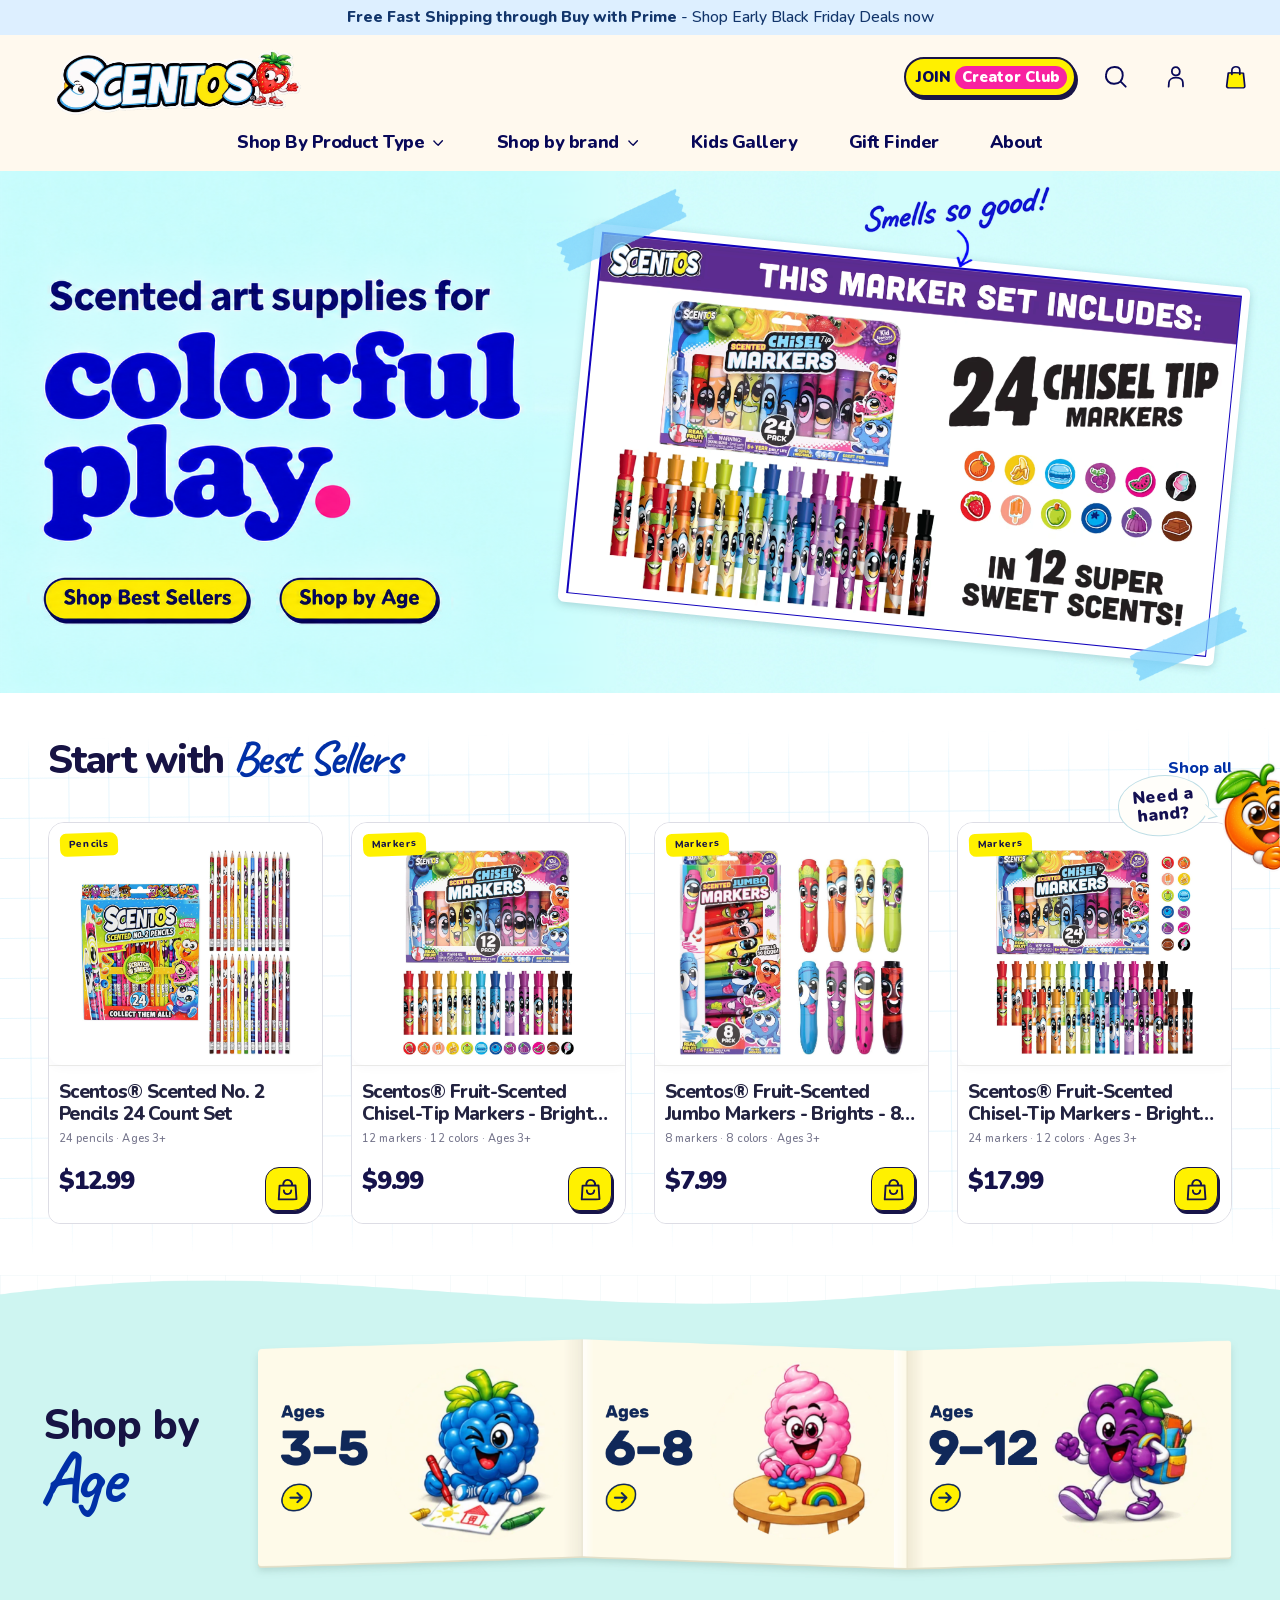
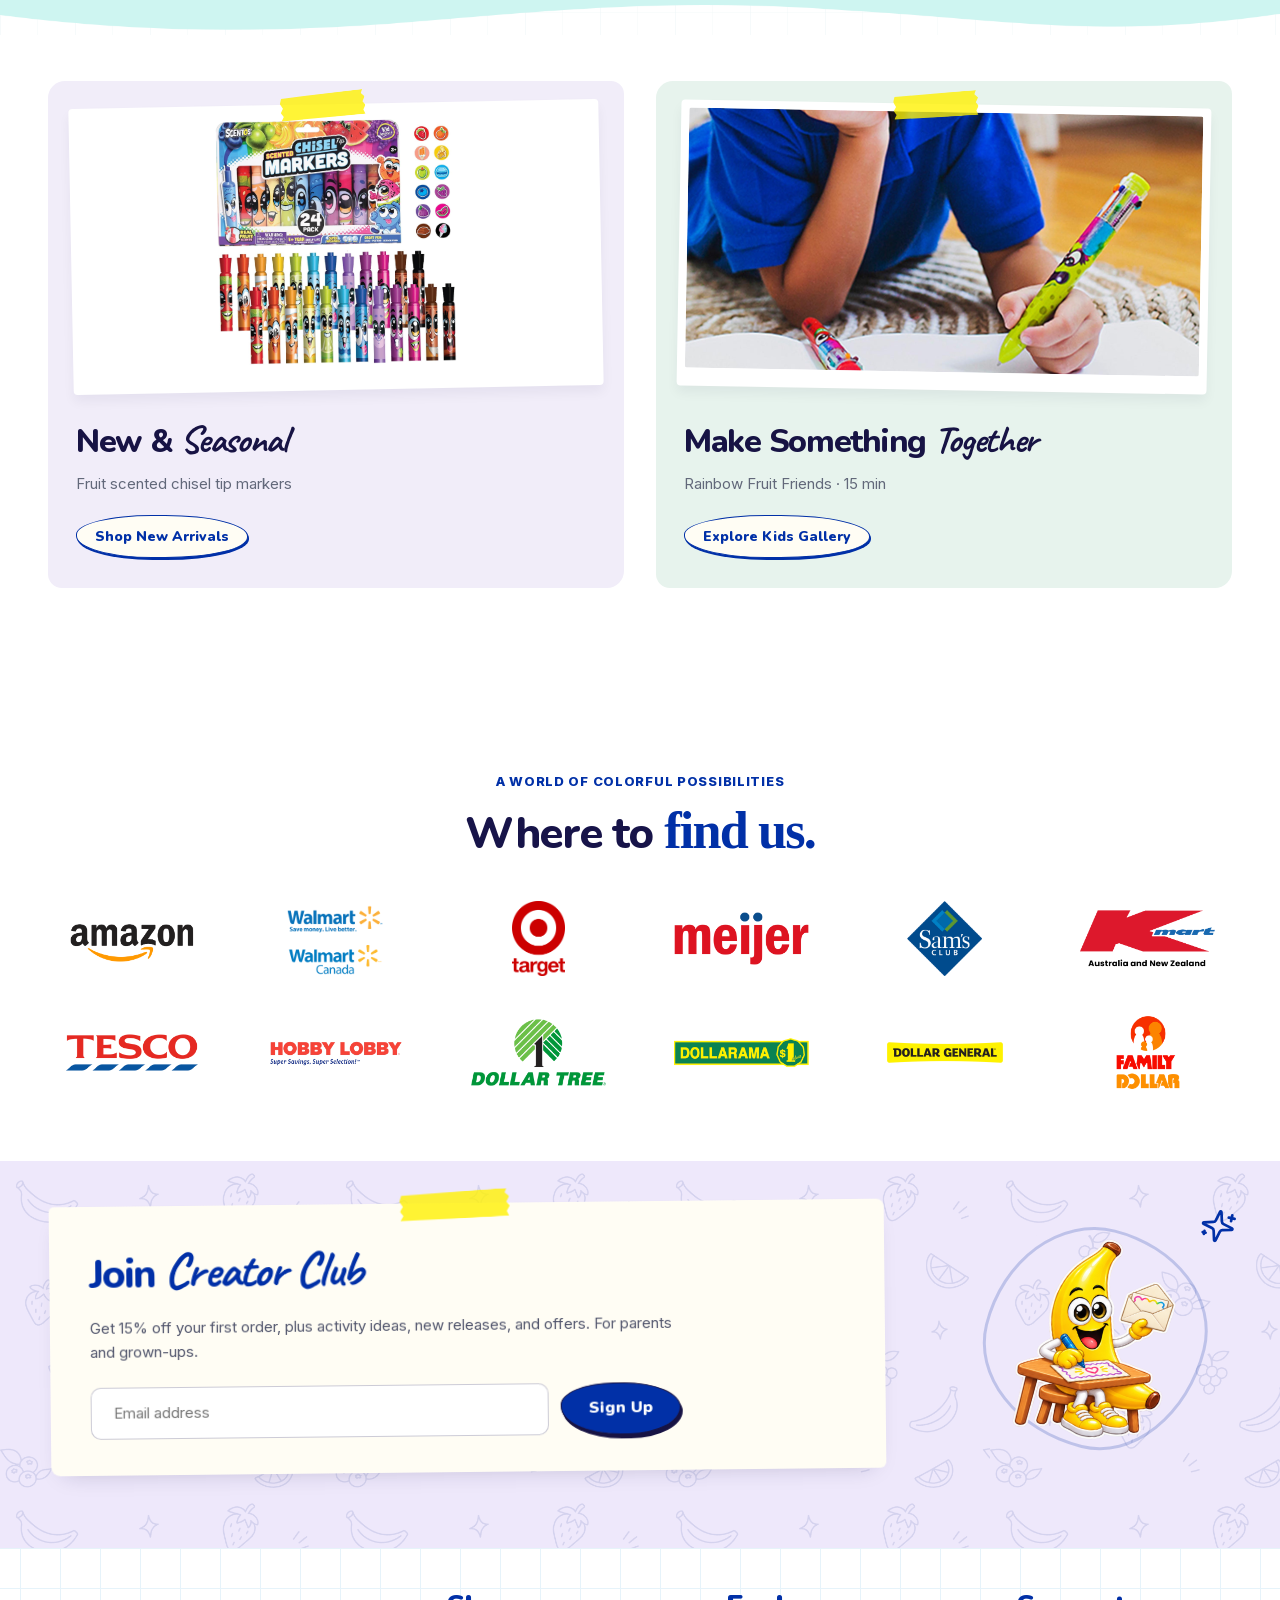
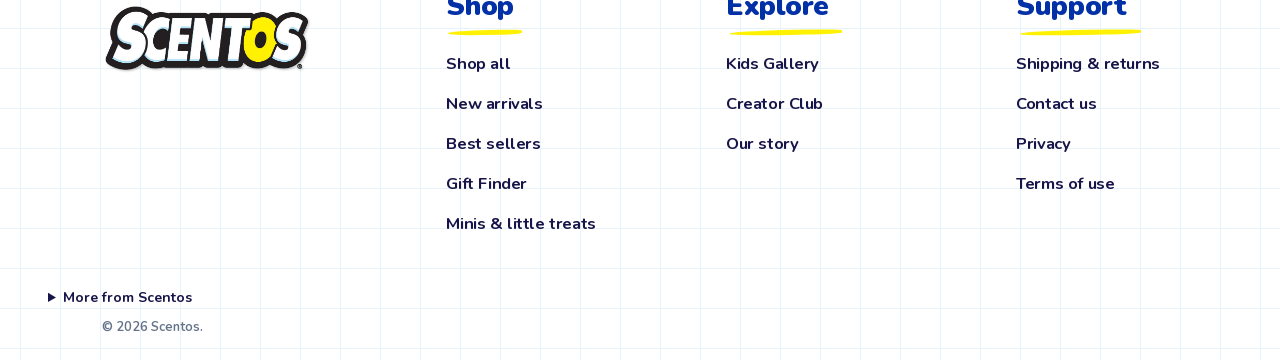
==== commit d3b27ff6: "Require Shopify sign-in to share gallery artwork" ====
--- a/index.html
+++ b/index.html
@@ -5,10 +5,10 @@
     <meta name="viewport" content="width=device-width, initial-scale=1.0" />
     <meta name="theme-color" content="#0130a7" />
     <title>Scentos — Make Play Smell Amazing</title>
-    <link rel="stylesheet" href="./app.css?v=20261127-86" />
+    <link rel="stylesheet" href="./app.css?v=20261127-87" />
   </head>
   <body>
     <div id="root"></div>
-    <script src="./app.js?v=20261127-86"></script>
+    <script src="./app.js?v=20261127-87"></script>
   </body>
 </html>
--- a/app.css
+++ b/app.css
@@ -1 +1 @@
-.scentos-shop-announcement{position:relative;isolation:isolate;display:flex;flex-wrap:wrap;justify-content:center;gap:0 1.5em;padding:4px 60px;text-align:center;background:var(--scentos-announcement-bg, #ddefff);color:var(--scentos-announcement-ink, #12356b);font:500 15.75px/27px Nunito,system-ui,sans-serif}.scentos-shop-announcement .scentos-announcement-message{position:relative;z-index:1}.scentos-shop-announcement a{color:inherit;text-underline-offset:.15em}.scentos-shop-announcement strong{font-weight:800}scentos-announcement-snow{position:absolute;inset:0;display:block;overflow:hidden;contain:layout paint;pointer-events:none;user-select:none}scentos-announcement-snow span{position:absolute;top:-12px;color:#fff;opacity:.9;font-weight:400;line-height:1;text-shadow:0 1px 3px rgb(0 0 0 / .35);animation:scentos-announcement-fall 8s linear forwards}@keyframes scentos-announcement-fall{0%{transform:translate3d(0,-12px,0) rotate(0)}to{transform:translate3d(var(--flake-drift),calc(var(--announcement-travel) + 24px),0) rotate(180deg)}}@media(prefers-reduced-motion:reduce){scentos-announcement-snow{display:none}}@media(max-width:1100px){.scentos-shop-announcement{padding-inline:30px}}@media(max-width:700px){.scentos-shop-announcement{padding-inline:20px}}.mint-hero{position:relative;isolation:isolate;background:#c8fcfb}.mint-hero-copy,.mint-hero-player{position:relative;overflow:hidden}.mint-hero-canvas{position:relative;width:100%;aspect-ratio:1964 / 801}.mint-hero-poster{display:block;width:41.6497%;height:100%}.mint-hero-player{position:absolute;inset:0;pointer-events:none}.mint-hero-player .mint-hero-canvas{container-type:inline-size}.mint-hero-frame-art{position:absolute;top:0;left:41.24236%;width:58.75764%;height:100%;pointer-events:none}.mint-hero-live-tape{position:absolute;inset:0;z-index:1;width:100%;height:100%;pointer-events:none}.mint-hero-cta,.mint-hero-cta-base{position:absolute;top:76.90387%;height:10.73658%}.mint-hero-cta{display:flex;align-items:center;justify-content:center;border-radius:999px}.mint-hero-cta-base,.mint-hero-best{left:2.24033%}.mint-hero-cta-base{width:33.09572%}.mint-hero-best{width:18.63544%}.mint-hero-age{left:20.87576%;width:14.46029%}.mint-hero-button-art{visibility:hidden;pointer-events:none}.mint-hero-copy[data-buttons-ready=true] .mint-hero-button-art{visibility:visible}.mint-hero-button-face{display:block;width:90%;height:90%;transition:transform .15s ease-out,filter .15s ease-out}@media(hover:hover)and (pointer:fine){.mint-hero-cta:is(:hover,:focus-visible) .mint-hero-button-face{transform:translateY(-4px)}}.mint-hero-cta[data-pressed] .mint-hero-button-face{transform:translateY(2px);filter:brightness(.94);transition-duration:0s}@media(prefers-reduced-motion:reduce){.mint-hero-cta .mint-hero-button-face{transition:none}.mint-hero-cta:is(:hover,:focus-visible) .mint-hero-button-face{transform:none}.mint-hero-cta[data-pressed] .mint-hero-button-face{transform:none;filter:brightness(.92)}}.mint-hero-cta:focus-visible{outline:3px solid #101065;outline-offset:3px}.mint-hero-video-plane{position:absolute;left:47.148676%;top:11.985019%;width:49.974542%;aspect-ratio:16 / 9;transform-origin:top left;transform:rotate(5.7deg);isolation:isolate}.mint-hero-video-plane:before,.mint-hero-video-plane:after{content:"";position:absolute;pointer-events:none}.mint-hero-video-plane:before{z-index:-2;inset:-.763747cqw;border-radius:.509165cqw;background:#fff;box-shadow:0 .15cqw .65cqw #244f623d}.mint-hero-video-plane:after{z-index:-1;inset:-.127291cqw;background:#1102bd}.mint-hero-still,.mint-hero-video-plane video{position:absolute;inset:0;width:100%;height:100%;max-width:none;display:block;object-fit:contain}.mint-hero-video-plane video{opacity:0}.mint-hero-video-plane[data-visible=true] video{opacity:1}.mint-hero-toggle,.mint-hero-mute{position:absolute;z-index:2;display:grid;pointer-events:auto;border:0;background:transparent;padding:0;cursor:pointer;color:#fff}.mint-hero-toggle{inset:0}.mint-hero-glyph{display:grid;place-items:center;width:clamp(32px,2.9cqw,56px);height:clamp(32px,2.9cqw,56px);transform:rotate(-5.7deg);color:#fff;background:#12104bd9;border:1.5px solid white;border-radius:50%;opacity:0}.mint-hero-toggle .mint-hero-glyph{position:absolute;left:79%;top:83%;transform:translate(-50%,-50%) rotate(-5.7deg)}.mint-hero-mute{width:clamp(44px,2.9cqw,56px);height:clamp(44px,2.9cqw,56px);left:91%;top:83%;transform:translate(-50%,-50%);place-items:center}.mint-hero-player:has(:is(button:hover,button:focus-visible)) .mint-hero-glyph{opacity:1}.mint-hero-player button:focus-visible .mint-hero-glyph{outline:3px solid #ffe900;outline-offset:2px}@media(max-width:700px){.mint-hero-copy{aspect-ratio:818 / 612}.mint-hero-player{position:relative;aspect-ratio:1154 / 801}.mint-hero-copy .mint-hero-canvas,.mint-hero-player .mint-hero-canvas{position:absolute}.mint-hero-copy .mint-hero-canvas{width:240.0978%;left:0;top:-18.62745%}.mint-hero-player .mint-hero-canvas{width:170.19064%;left:-70.19064%;top:0}.mint-hero-cta:after{content:"";position:absolute;inset:50% 0 auto;transform:translateY(-50%);height:max(100%,44px)}}@media(hover:none){.mint-hero-player:has(.mint-hero-video-plane[data-visible=true]) .mint-hero-glyph{opacity:1}}.doodle-mascot{display:block;width:100%;height:100%;object-fit:contain;user-select:none;-webkit-user-drag:none}.mascot-portal{--portal-ink:#161246;--portal-paper:#8fe4cf;position:relative;isolation:isolate;display:block;flex:0 0 140px;width:140px;height:150px;color:var(--portal-ink);text-decoration:none;cursor:pointer;transform:rotate(5deg);-webkit-tap-highlight-color:transparent}.mascot-portal--banana,.mascot-portal--orange,.mascot-portal--apple{--portal-paper:#fff100}.mascot-portal--strawberry,.mascot-portal--watermelon,.mascot-portal--cotton-candy{--portal-paper:#ffa7d3}.mascot-portal__paper{position:absolute;z-index:-1;inset:51px 8px 2px 4px;border:2.5px solid var(--portal-ink);border-radius:3px 7px 4px 2px;background:var(--portal-paper);box-shadow:5px 5px 0 var(--portal-ink);transform:rotate(-10deg);transition:transform .22s ease,box-shadow .22s ease}.mascot-portal .mascot-portal__character{position:absolute;top:0;left:9px;width:106px;height:115px;object-fit:contain;transform:rotate(-8deg);transform-origin:50% 95%;transition:transform .32s cubic-bezier(.2,.85,.25,1.4)}.mascot-portal__arrow{position:absolute;right:-5px;top:16px;width:44px;height:50px;overflow:visible;stroke:var(--portal-ink);stroke-width:3.5;stroke-linecap:round;stroke-linejoin:round;transform:rotate(4deg);transition:transform .25s ease}.mascot-portal__spark{stroke-width:2.5;opacity:0;transition:opacity .2s ease}.mascot-portal .mascot-portal__label{position:absolute;left:3px;right:3px;bottom:7px;display:block;color:var(--portal-ink);font:900 17px/1.1 Nunito,sans-serif;text-align:center;letter-spacing:-.4px;white-space:nowrap;transform:rotate(-9deg)}.mascot-portal:hover .mascot-portal__character,.mascot-portal:focus-visible .mascot-portal__character{transform:translateY(-8px) rotate(-13deg)}.mascot-portal:hover .mascot-portal__paper,.mascot-portal:focus-visible .mascot-portal__paper{transform:rotate(-6deg);box-shadow:3px 5px 0 var(--portal-ink)}.mascot-portal:hover .mascot-portal__arrow,.mascot-portal:focus-visible .mascot-portal__arrow{transform:translate(3px,-5px) rotate(9deg)}.mascot-portal:hover .mascot-portal__spark,.mascot-portal:focus-visible .mascot-portal__spark{opacity:1}.mascot-portal:focus-visible{outline:3px dashed currentColor;outline-offset:8px;border-radius:5px}.mascot-portal:active .mascot-portal__character{transform:translateY(-3px) rotate(-4deg)}@media(max-width:640px){.mascot-portal{flex-basis:96px;width:96px;height:112px}.mascot-portal__paper{inset:39px 3px 1px 0;border-width:2px;box-shadow:3px 3px 0 var(--portal-ink)}.mascot-portal .mascot-portal__character{width:79px;height:83px;left:3px}.mascot-portal__arrow{width:31px;height:36px;top:8px;right:-7px}.mascot-portal .mascot-portal__label{font-size:13px;bottom:8px;letter-spacing:-.2px}}@media(prefers-reduced-motion:reduce){.mascot-portal *{transition:none!important}.mascot-portal:hover .mascot-portal__character,.mascot-portal:focus-visible .mascot-portal__character{transform:rotate(-8deg)}.mascot-portal:hover .mascot-portal__arrow,.mascot-portal:focus-visible .mascot-portal__arrow{transform:rotate(4deg)}}.catalog-sidebar scentos-price-range{display:block;margin:0 0 4px;color:#171449}.catalog-sidebar .b1-price-fields{display:grid;grid-template-columns:minmax(0,1fr) auto minmax(0,1fr);align-items:end;gap:6px}.catalog-sidebar .b1-price-fields label{display:block;min-width:0;margin:0;color:#343257;font:700 12px/1.35 Nunito,Arial,sans-serif}.catalog-sidebar .b1-price-amount{display:flex;align-items:center;gap:4px;min-width:0;margin-top:4px;padding:0 9px;border:1px solid #cdd5ee;border-radius:8px;background:#fff}.catalog-sidebar .b1-price-amount:focus-within{outline:2px solid #0347ff;outline-offset:1px}.catalog-sidebar .b1-price-amount input{all:unset;box-sizing:border-box;width:100%;min-width:0;height:36px;color:#171449;font:800 14px/1 Nunito,Arial,sans-serif;appearance:textfield}.catalog-sidebar .b1-price-amount input::-webkit-inner-spin-button{appearance:none}.catalog-sidebar .b1-price-fields>span{align-self:end;line-height:36px}.catalog-sidebar .b1-range-track{position:relative;height:32px;margin:6px 9px 0}.catalog-sidebar .b1-range-track:before{content:"";position:absolute;inset:14px 0 auto;height:4px;border-radius:4px;background:linear-gradient(to right,#d6dbeb var(--range-start,0%),#10369f var(--range-start,0%) var(--range-end,100%),#d6dbeb var(--range-end,100%))}.catalog-sidebar .b1-range-track input[type=range]{appearance:none;-webkit-appearance:none;position:absolute;inset:0 -9px;width:calc(100% + 18px);height:32px;min-height:0;max-width:none;margin:0;padding:0;border:0;border-radius:0;box-shadow:none;background:transparent;pointer-events:none}.catalog-sidebar .b1-range-track input::-webkit-slider-runnable-track{height:4px;background:transparent}.catalog-sidebar .b1-range-track input::-moz-range-track{height:4px;background:transparent}.catalog-sidebar .b1-range-track input::-webkit-slider-thumb{appearance:none;width:18px;height:18px;margin-top:-7px;border-radius:50%;border:2px solid #10369f;background:#fff;cursor:ew-resize;pointer-events:auto}.catalog-sidebar .b1-range-track input::-moz-range-thumb{box-sizing:border-box;width:18px;height:18px;border-radius:50%;border:2px solid #10369f;background:#fff;cursor:ew-resize;pointer-events:auto}.catalog-sidebar .b1-range-track input:focus-visible{outline:2px solid #0347ff;outline-offset:0}.catalog-sidebar [data-min-at-end] .b1-range-track input:first-child{z-index:1}.catalog-sidebar .b1-stock-options{display:grid;grid-template-columns:repeat(2,minmax(0,1fr));gap:6px}.catalog-sidebar .b1-stock-options label{display:flex;align-items:center;gap:6px;min-height:32px;min-width:0;margin:0;cursor:pointer;color:#24214c;font:800 14px/1.3 Nunito,Arial,sans-serif}.catalog-sidebar .b1-stock-options input[type=checkbox]{appearance:auto;position:static;display:inline-block;flex:none;width:17px;height:17px;min-height:0;margin:0;opacity:1;accent-color:#10369f}.catalog-sidebar .b1-stock-options label:has(input:disabled){opacity:.55}.catalog-shop .catalog-sidebar:has(>scentos-filter-scroll){box-sizing:border-box;min-height:0;overflow:hidden}.catalog-sidebar>.catalog-filter-title{flex:none}.catalog-sidebar scentos-filter-scroll{display:grid;grid-template-columns:minmax(0,1fr);grid-template-rows:minmax(0,1fr);min-height:0;min-width:0;flex:1 1 0}.catalog-sidebar scentos-filter-scroll[data-overflow]{grid-template-columns:minmax(0,1fr) 20px;column-gap:3px}.catalog-sidebar .b1-scroll-viewport{min-height:0;min-width:0;overflow:auto;scroll-padding-block:8px;scrollbar-color:#3151a9 #e2e9fb}.catalog-sidebar .b1-scroll-viewport:focus-visible{outline:2px solid #1551d3;outline-offset:2px}.catalog-sidebar .b1-scroll-viewport>div{padding:2px 2px 3px}.catalog-sidebar [data-overflow]>.b1-scroll-viewport{scrollbar-width:none}.catalog-sidebar [data-overflow]>.b1-scroll-viewport::-webkit-scrollbar{display:none}.b1-scroll-rail{display:none}[data-overflow]>.b1-scroll-rail{display:grid;grid-template-rows:minmax(0,1fr) 26px;align-items:stretch;justify-items:center;gap:3px}.catalog-sidebar .b1-scroll-rail input[type=range]{writing-mode:vertical-lr;direction:ltr;appearance:none;-webkit-appearance:none;box-sizing:border-box;position:static;width:20px;height:100%;min-height:0;min-width:0;padding:0;margin:0;border:0;border-radius:0;background:transparent;box-shadow:none;cursor:pointer}.b1-scroll-rail input::-webkit-slider-runnable-track{width:7px;height:100%;background:#e2e9fb;border-radius:8px}.b1-scroll-rail input::-moz-range-track{width:7px;height:100%;background:#e2e9fb;border-radius:8px}.b1-scroll-rail input::-webkit-slider-thumb{appearance:none;width:11px;height:var(--filter-thumb,36px);margin-left:-2px;border:1px solid #143899;border-radius:8px;background:#4263c0}.b1-scroll-rail input::-moz-range-thumb{box-sizing:border-box;width:11px;height:var(--filter-thumb,36px);border:1px solid #143899;border-radius:8px;background:#4263c0}.catalog-sidebar .b1-scroll-rail button{display:grid;place-items:center;width:22px;min-width:0;height:24px;min-height:0;padding:0;margin:0;border:1px solid #bdcbed;border-radius:8px;box-shadow:none;background:#edf2ff;color:#123589;font:800 16px/1 Nunito,sans-serif}.catalog-sidebar .b1-scroll-rail button:disabled{opacity:.35;cursor:default}.b1-scroll-rail :focus-visible{outline:2px solid #1551d3;outline-offset:1px}.catalog-shop #shop-favorites{--catalog-top:calc(var(--catalog-header-height,var(--scentos-header-height,90px)) + 8px)}#shop-favorites .catalog-sidebar:has(>scentos-filter-scroll){--filter-ink:#10143e;--filter-blue:#063cbf;--filter-rule:#d6d4d0;--type-height:39px;--type-art:33px;--section-pad:9px;--legend-gap:6px;background:#fffcf3;border:1px solid #e5e2da;border-radius:13px;box-shadow:0 3px 8px #17144908;color:var(--filter-ink)}#shop-favorites .catalog-filter-title{margin:0 0 2px;padding-inline:9px 0}#shop-favorites .catalog-filter-title h2{margin:0;color:var(--filter-ink);font:850 23px/1.2 Nunito,sans-serif;letter-spacing:-.04em}#shop-favorites .catalog-filter-title em{position:relative;display:inline-block;margin:0 0 2px 1px;transform:none;color:var(--filter-blue);font:700 38px/1.04 Shelf Hand,Caveat,cursive}#shop-favorites .catalog-filter-title em:after{content:"";position:absolute;left:19%;right:7%;bottom:-3px;height:4px;border-radius:60% 75% 55% 55%;background:#bca5fa;transform:rotate(-2deg)}#shop-favorites .compact-types{display:grid;grid-template-columns:minmax(0,1fr);gap:0;margin:0 0 var(--section-pad)}#shop-favorites .compact-types>:is(button,a){display:flex;align-items:center;justify-content:space-between;width:100%;min-width:0;min-height:var(--type-height);padding:2px 9px;margin:0;gap:4px;box-sizing:border-box;background:transparent;color:var(--filter-ink);border:0;border-radius:10px;box-shadow:none;text-align:start;text-decoration:none;letter-spacing:-.015em;font:800 15.5px/1.2 Nunito,sans-serif;transition:background-color .14s ease}#shop-favorites .compact-types>:is(button,a):hover{background:#f4f0e3;transform:none}#shop-favorites .compact-types>:is(.selected,[aria-current=page],[aria-pressed=true]){background:#ffe600;color:var(--filter-ink)}#shop-favorites .compact-types>:is(.selected,[aria-current=page],[aria-pressed=true]):after{content:"";width:18px;height:18px;flex:none;background:var(--filter-blue);clip-path:polygon(0 43%,72% 43%,43% 13%,53% 3%,100% 50%,53% 97%,43% 87%,72% 57%,0 57%)}#shop-favorites .compact-types .catalog-type-name{display:grid;grid-template-columns:var(--type-art) minmax(0,1fr);align-items:center;gap:10px}#shop-favorites .compact-types .catalog-type-name>:is(svg,img,.catalog-type-art){width:var(--type-art);height:var(--type-art);margin:0;object-fit:contain}#shop-favorites .compact-types .catalog-type-name>svg{width:80%;justify-self:center;color:var(--filter-blue)}#shop-favorites .compact-types .sc-art-crop{width:100%;max-width:100%}#shop-favorites .catalog-choice-filters{display:grid;gap:var(--section-pad);margin:0 5px;padding:var(--section-pad) 0 0;border:0;border-top:1px solid var(--filter-rule)}#shop-favorites .catalog-choice-filters>fieldset{box-sizing:border-box;width:100%;min-width:0;margin:0;padding:0;border:0}#shop-favorites .catalog-choice-filters>fieldset:not(:last-of-type){padding-bottom:var(--section-pad);border-bottom:1px solid var(--filter-rule)}#shop-favorites .catalog-choice-filters legend{display:block;float:none;margin:0 0 var(--legend-gap);padding:0;color:var(--filter-ink);font:900 16px/1.18 Nunito,sans-serif;letter-spacing:-.01em}#shop-favorites .catalog-brand-pills,#shop-favorites .b1-stock-options{display:grid;grid-template-columns:repeat(2,minmax(0,1fr));gap:0 5px}#shop-favorites .catalog-brand-pills>:is(button,a,label),#shop-favorites .b1-stock-options label{display:flex;align-items:center;justify-content:flex-start;gap:7px;min-width:0;min-height:26px;margin:0;padding:0;border:0;border-radius:3px;background:transparent;box-shadow:none;text-decoration:none;color:var(--filter-ink);font:800 13px/1.2 Nunito,sans-serif;letter-spacing:-.015em;text-align:start}#shop-favorites .catalog-brand-pills>:is(button,a,label):before,#shop-favorites .b1-stock-options input[type=checkbox]{box-sizing:border-box;appearance:none;width:18px;height:18px;flex:0 0 18px;margin:0;padding:0;border:1.5px solid #979795;border-radius:3px;background-color:transparent;box-shadow:none}#shop-favorites .catalog-brand-pills>:is(button,a,label):before{content:""}#shop-favorites .catalog-brand-pills>:is([aria-checked=true],label:has(input:checked)):before,#shop-favorites .b1-stock-options input:checked{border-color:var(--filter-blue);background:var(--filter-blue) center/14px 14px no-repeat url("data:image/svg+xml,%3Csvg xmlns='http://www.w3.org/2000/svg' viewBox='0 0 20 20'%3E%3Cpath d='m3 10 4.3 4.6L17 5' stroke='white' stroke-width='3.3' stroke-linecap='round' stroke-linejoin='round' fill='none'/%3E%3C/svg%3E")}#shop-favorites .catalog-filter-pills label>input{position:absolute;opacity:0;width:1px;height:1px}#shop-favorites .catalog-age-pills{display:grid;grid-template-columns:repeat(3,minmax(0,1fr));gap:6px;padding:0;border:0;background:transparent}#shop-favorites .catalog-age-pills>:is(button,a,label){box-sizing:border-box;display:flex;align-items:center;justify-content:center;gap:4px;min-width:0;min-height:32px;margin:0;padding:0 2px;cursor:pointer;border:1px solid #b8c3db;border-radius:8px;box-shadow:none;background:#fffefa;color:var(--filter-ink);text-decoration:none;letter-spacing:0;font:850 13px/1.2 Nunito,sans-serif}@media(hover:hover){#shop-favorites .catalog-age-pills>:is(button,a,label):hover{border-color:var(--filter-blue)}}#shop-favorites .catalog-age-pills>:is(.selected,[aria-pressed=true],[aria-current=page],label:has(input:checked)){border-color:var(--filter-blue);color:var(--filter-blue);background:#d4e3ff}#shop-favorites .catalog-age-pills>:is(.selected,[aria-pressed=true],[aria-current=page],label:has(input:checked)):before{content:"";width:10px;height:6px;margin-top:-3px;border-left:2.5px solid var(--filter-blue);border-bottom:2.5px solid var(--filter-blue);transform:rotate(-45deg)}#shop-favorites .catalog-sidebar :is(a,button,input):focus-visible,#shop-favorites .catalog-filter-pills label:has(input:focus-visible){outline:2px solid var(--filter-blue);outline-offset:-2px}#shop-favorites .b1-price-fields{grid-template-columns:minmax(0,1fr) auto minmax(0,1fr);gap:4px;align-items:center}#shop-favorites .b1-price-fields label{display:grid;grid-template-columns:auto minmax(0,1fr);align-items:center;gap:4px;font:800 12px/1.2 Nunito,sans-serif;color:var(--filter-ink)}#shop-favorites .b1-price-amount{margin:0;padding:0 5px;gap:1px;border-color:#d5d4d2;border-radius:8px;background:#fff}#shop-favorites .b1-price-amount input{height:30px}#shop-favorites .b1-price-fields>span{line-height:30px;color:#85848e}#shop-favorites .catalog-sidebar .b1-range-track{margin:4px 9px 0;height:25px}#shop-favorites .b1-range-track:before{height:5px}#shop-favorites scentos-price-range{margin:0}@media(min-width:701px){.catalog-shop #shop-favorites:is(.catalog-content,.b1-catalog-layout){box-sizing:border-box;width:93.2vw;max-width:none;margin-inline:calc(50% - 46.6vw);padding-inline:0;padding-block-start:10px;grid-template-columns:250px minmax(0,1fr);column-gap:clamp(16px,2vw,36px);scroll-margin-top:calc(var(--catalog-top) - 10px)}#shop-favorites .b1-filter-host,#shop-favorites>.catalog-sidebar{position:sticky;top:var(--catalog-top);align-self:start}#shop-favorites .b1-filter-host>.catalog-sidebar{position:static}#shop-favorites .b1-scroll-viewport>div{box-sizing:border-box;min-height:100%;display:flex;flex-direction:column}#shop-favorites .compact-types{flex:4 0 auto;grid-auto-rows:max-content;align-content:space-around}#shop-favorites .catalog-choice-filters{flex:5 0 auto;grid-auto-rows:max-content;align-content:space-around}#shop-favorites .catalog-sidebar:has(>scentos-filter-scroll){display:flex;flex-direction:column;container:catalog-filters / size;height:calc(100dvh - var(--catalog-top) - var(--catalog-preview-inset,0px) - 8px);min-height:0;max-height:none;padding:5px 8px 9px}}@container catalog-filters (max-height:600px){#shop-favorites .compact-types{--type-height:30px;--type-art:25px;--section-pad:5px}#shop-favorites .catalog-filter-title{margin-bottom:3px}#shop-favorites .catalog-choice-filters{--section-pad:4px;--legend-gap:2px}#shop-favorites .catalog-brand-pills>:is(button,a,label),#shop-favorites .b1-stock-options label{min-height:22px}#shop-favorites .catalog-age-pills>:is(button,a,label),#shop-favorites .b1-price-amount input{min-height:26px;height:26px}#shop-favorites .catalog-filter-title h2{font-size:20px}#shop-favorites .catalog-filter-title em{font-size:31px}#shop-favorites .catalog-choice-filters legend{font-size:15px}#shop-favorites .catalog-sidebar .b1-range-track{height:22px;margin-top:1px}}@media(max-width:700px){#shop-favorites .catalog-sidebar.open:has(>scentos-filter-scroll),#shop-favorites .b1-filter-dialog[open] .catalog-sidebar.open:has(>scentos-filter-scroll){--type-height:46px;--type-art:38px;box-sizing:border-box;display:flex;flex-direction:column;min-height:0;height:100dvh;max-height:100dvh;overflow:hidden;padding:16px 10px max(12px,env(safe-area-inset-bottom));background:#fffcf3;border-radius:0 13px 13px 0}.catalog-shop .catalog-sidebar.open scentos-filter-scroll{flex:1 1 auto}#shop-favorites .catalog-brand-pills>:is(button,a,label),#shop-favorites .b1-stock-options label{min-height:36px;font-size:14px}#shop-favorites .catalog-age-pills>:is(button,a,label){min-height:38px}}.content-page{color:var(--ink,#333);background:#fff}.community-reviews{padding:36px 20px 12px;text-align:center}.content-community .community-reviews h1{margin:0 0 12px;font-size:clamp(24px,3.2vw,40px);color:#181448}.community-reviews a{color:#12319b;text-decoration:underline}.community-instagram{display:grid;grid-template-columns:repeat(2,minmax(0,1fr));align-items:center;gap:clamp(22px,5vw,64px);max-width:990px;margin:32px auto 48px;padding:clamp(18px,3vw,36px);background:#e6f4ee;border-radius:24px}.community-instagram img{display:block;width:100%;height:auto;aspect-ratio:1.6;object-fit:cover;border:6px solid white;border-radius:10px}.content-community .community-instagram h2{color:#141149}.community-profile{display:inline-block;border:2px solid #1536a1;border-radius:30px;background:#fffdf5;color:#12319b;padding:9px 16px;font-weight:800;text-decoration:none}.scentos-footer-reference .footer-community{padding-bottom:10px;font:700 14px/1.5 Nunito,sans-serif}.footer-community summary{width:fit-content;cursor:pointer}.footer-community a{display:inline-block;padding:10px 0}@media(max-width:600px){.community-instagram{grid-template-columns:1fr;margin:20px 16px 32px}}.content-page h1,.content-page h2,.content-page h3{font-family:Arial Rounded MT Bold,Nunito,Arial,sans-serif;letter-spacing:-.045em}.content-page h1{font-size:clamp(43px,5.8vw,78px);line-height:1.03;margin:20px 0 25px;color:var(--blue);font-weight:900}.content-page h2{font-size:clamp(28px,3vw,43px);line-height:1.12;margin:0 0 18px;color:var(--blue)}.content-page h3{font-size:23px;line-height:1.2;color:var(--blue);margin:0 0 10px}.content-page p{line-height:1.7}.content-page .button{display:inline-flex;align-items:center;justify-content:center;gap:9px;min-height:46px}.content-page .button:disabled{opacity:.42;cursor:not-allowed;transform:none}.content-page .text-link{display:inline-flex;align-items:center;gap:9px;color:var(--blue);font-weight:700;text-decoration:none;background:none;border:0;min-height:44px;padding:0;cursor:pointer}.content-page .field{display:flex;flex-direction:column;gap:8px;font-size:16px;font-weight:650}.content-page .field input,.content-page .field select,.content-page .field textarea{width:100%;border:1px solid #d8d8d8;background:#fff;border-radius:20px;padding:13px 17px;min-height:46px;font:inherit;font-weight:400;color:var(--ink)}.content-page .field textarea{resize:vertical;line-height:1.55}.content-page .field input:focus,.content-page .field select:focus,.content-page .field textarea:focus{outline:2px solid var(--blue);outline-offset:2px}.content-page .section-title{display:flex;align-items:center;justify-content:space-between;gap:20px;margin-bottom:30px}.content-page .section-title h2{margin-bottom:0}.content-page .breadcrumbs{display:flex;align-items:center;gap:10px;font-size:16px;color:var(--muted);padding:26px 0;text-decoration:none}.content-page .breadcrumbs a{color:var(--muted)}.content-page .eyebrow{color:var(--blue);font-size:16px;font-weight:800;letter-spacing:.12em;text-transform:uppercase}.content-page .content-heading{position:relative;padding:60px 0 55px;overflow:hidden;border-bottom:1px solid var(--line)}.content-page .content-heading h1{max-width:850px}.content-page .content-heading h1 span{position:relative;z-index:1}.content-page .content-heading h1 span:after{content:"";position:absolute;height:15px;bottom:7px;left:0;right:0;background:var(--yellow);z-index:-1;transform:rotate(-1deg)}.content-page .content-heading p{font-size:18px;color:#666}.content-page .content-heading .button{margin-top:10px}.content-page .learning-section{padding-top:35px;padding-bottom:75px}.content-page .content-filterbar{display:flex;align-items:end;gap:18px;padding-bottom:30px;margin-bottom:15px}.content-page .content-filterbar .field{min-width:170px}.content-page .content-filterbar p{font-size:16px;margin:0 0 13px auto;color:var(--muted)}.content-page .idea-grid{display:grid;grid-template-columns:repeat(3,minmax(0,1fr));gap:28px}.content-page .idea-card{display:block;text-decoration:none;color:var(--ink);min-width:0}.content-page .idea-card-image{position:relative;aspect-ratio:1.2;border-radius:12px;overflow:hidden;background:#f8f8f8}.content-page .idea-card-image img{width:100%;height:100%;object-fit:cover;transition:transform .35s ease}.content-page .idea-card:hover .idea-card-image img{transform:scale(1.035)}.content-page .idea-card-copy{padding:19px 1px 10px}.content-page .idea-tags{display:flex;flex-wrap:wrap;gap:8px;margin:0 0 15px}.content-page .idea-tags span{display:inline-flex;align-items:center;gap:5px;font-size:16px;border-radius:20px;padding:6px 10px;color:#555;background:#f4f4f4}.content-page .idea-card h3{font-size:25px}.content-page .idea-card p{margin:0 0 8px;color:var(--muted);font-size:16px}.content-page .idea-card .text-link{font-size:16px}.content-page .content-note{color:var(--muted);font-size:16px;line-height:1.65;margin:30px 0 0}.content-page .content-band{background:var(--sky);padding:40px 0}.content-page .content-band>.container{display:flex;align-items:center;justify-content:space-between;gap:35px}.content-page .content-band h2{margin:10px 0 0;font-size:32px}.content-page .idea-detail{padding-bottom:80px}.content-page .idea-detail-hero{display:grid;grid-template-columns:1fr 1fr;gap:65px;align-items:center;margin-bottom:60px}.content-page .idea-detail-hero h1{font-size:clamp(40px,5vw,65px)}.content-page .idea-detail-hero>img{width:100%;height:390px;border-radius:12px;object-fit:cover}.content-page .idea-detail-hero p{font-size:18px;color:var(--muted);margin-bottom:25px}.content-page .print-link{font-size:16px}.content-page .idea-instructions{display:grid;grid-template-columns:minmax(0,1.5fr) minmax(280px,1fr);gap:80px;align-items:start}.content-page .idea-instructions .section-title span{color:var(--muted);white-space:nowrap;font-size:16px}.content-page .instruction-progress{height:4px;background:#f0f0f0;margin:-14px 0 20px;border-radius:10px;overflow:hidden}.content-page .instruction-progress span{display:block;height:100%;background:var(--blue);transition:width .25s}.content-page .instruction-step{display:flex;gap:20px;padding:25px 0;border-bottom:1px solid var(--line)}.content-page .instruction-step>button{flex:0 0 43px;width:43px;height:43px;border-radius:50%;background:var(--yellow);border:0;color:var(--blue);display:grid;place-items:center;font-weight:800;cursor:pointer}.content-page .instruction-step h3{font-size:23px;margin-top:5px}.content-page .instruction-step p{color:#666;font-size:16px;margin:0}.content-page .instruction-step.is-done>button{background:var(--blue);color:#fff}.content-page .step-illustration{width:100%;height:150px;margin-top:18px;background:#f8f8f8;border-radius:12px}.content-page .idea-video{width:100%;border-radius:12px;margin-top:25px;background:#f8f8f8;max-height:380px}.content-page .idea-video-block{max-width:760px;margin-top:55px}.content-page .idea-video-block .content-note{margin-top:0}.content-page .idea-video-block .idea-video{margin-top:16px}.content-page .completed-activity{background:var(--sky);border-radius:12px;padding:22px;display:flex;align-items:center;gap:16px;margin-top:22px;color:var(--blue)}.content-page .completed-activity p{margin:4px 0 0;font-size:16px}.content-page .completed-activity .text-link{margin-left:auto;white-space:nowrap;font-size:16px}.content-page .materials-panel{border:1px solid var(--line);padding:28px;border-radius:12px;position:sticky;top:130px;box-shadow:0 2px 8px #0000000a}.content-page .materials-panel>svg{color:var(--blue);margin-bottom:15px}.content-page .materials-panel h2{font-size:29px}.content-page .materials-panel h3{font-size:18px;margin-top:26px}.content-page .materials-panel ul{padding-left:20px;line-height:2;font-size:16px;color:#666;margin:0}.content-page .materials-panel .button{margin-top:15px;width:100%}.content-page .materials-panel small{display:block;color:var(--muted);line-height:1.65;font-size:16px;margin-top:15px}.content-page .supply-product{display:flex;align-items:center;gap:12px;padding:10px 0;text-decoration:none;color:var(--ink);font-size:16px;line-height:1.45;border-bottom:1px solid var(--line)}.content-page .supply-product img{width:70px;height:70px;object-fit:contain}.content-page .supply-product b{display:block;margin-top:4px;color:var(--blue)}.content-page .more-ideas{margin-top:80px}.content-page .gallery-heading .heading-doodle{background:var(--sky)}.content-page .gallery-source-note{font-size:16px;color:var(--muted);max-width:830px;margin:-10px 0 30px}.content-page .gallery-filter .button{margin-left:auto}.content-page .gallery-masonry{columns:3;column-gap:25px}.content-page .gallery-card{break-inside:avoid;border:1px solid var(--line);border-radius:12px;overflow:hidden;margin-bottom:25px;box-shadow:0 2px 8px #00000008}.content-page .gallery-card>img{display:block;width:100%;height:auto;min-height:220px;object-fit:cover}.content-page .gallery-card:nth-child(3n+2)>img{height:380px}.content-page .gallery-card-copy{padding:20px}.content-page .gallery-origin{color:var(--muted);font-size:14px;text-transform:uppercase;letter-spacing:.06em}.content-page .gallery-card h3{font-size:22px;margin-top:10px}.content-page .gallery-card-bottom{display:flex;justify-content:space-between;align-items:center;gap:12px;color:var(--muted);font-size:16px}.content-page .gallery-card-bottom>div{display:flex}.content-page .gallery-card-bottom button{width:44px;height:44px;border:0;background:transparent;color:#777;display:grid;place-items:center;cursor:pointer;border-radius:50%}.content-page .gallery-card-bottom button:hover{background:#f4f4f4}.content-page .gallery-card-bottom button.is-liked{color:var(--coral)}.content-page .gallery-card-bottom button.is-saved{color:var(--blue)}.content-page .gallery-upload{display:grid;grid-template-columns:1fr 1fr;gap:50px;padding:35px;margin:0 0 40px;background:#f8f8f8;border-radius:12px}.content-page .gallery-upload h2{margin-top:12px;font-size:30px}.content-page .gallery-upload p{font-size:16px;color:#666}.content-page .upload-drop{position:relative;display:flex;flex-direction:column;align-items:center;justify-content:center;gap:9px;border:1px dashed #999;border-radius:12px;padding:23px;color:var(--blue);cursor:pointer;background:#fff}.content-page .upload-drop>span{font-size:16px;color:var(--muted)}.content-page .upload-drop input{position:absolute;width:100%;height:100%;inset:0;opacity:0;cursor:pointer}.content-page .upload-preview{width:140px;height:110px;object-fit:contain;margin-top:15px;background:#fff;border-radius:8px}.content-page .upload-fields{display:flex;flex-direction:column;gap:20px}.content-page .form-two{display:grid;grid-template-columns:1fr 1fr;gap:18px}.content-page .consent{display:flex;gap:10px;align-items:flex-start;font-size:16px;line-height:1.6;color:#666}.content-page .consent input{margin:2px 0 0;width:17px;height:17px;accent-color:var(--blue);flex-shrink:0}.content-page .consent a{color:var(--blue);text-decoration:underline}.content-page .form-error{color:#a72b27!important;font-size:16px!important;margin:0}.content-page .gift-finder{padding-bottom:85px;min-height:700px}.content-page .gift-topline{display:flex;justify-content:space-between;gap:20px;font-size:16px;color:var(--muted);border-bottom:1px solid var(--line);padding:10px 0 25px}.content-page .gift-progress{max-width:850px;display:flex;justify-content:center;margin:35px auto 45px;gap:26px}.content-page .gift-progress button{display:flex;align-items:center;gap:8px;border:0;background:none;color:var(--muted);font-size:16px;cursor:pointer;min-height:44px;padding:0}.content-page .gift-progress button:disabled{cursor:default}.content-page .gift-progress button>span{width:29px;height:29px;border-radius:50%;background:#f2f2f2;display:grid;place-items:center;font-weight:700}.content-page .gift-progress button.current{color:var(--blue);font-weight:700}.content-page .gift-progress button.current>span{background:var(--blue);color:#fff}.content-page .gift-progress button.answered:not(.current)>span{background:var(--sky);color:var(--blue)}.content-page .gift-question{text-align:center;margin:0 auto 40px}.content-page .gift-step-label{font-size:16px;color:var(--muted)}.content-page .gift-question h1{font-size:clamp(35px,4.5vw,59px);margin:15px 0}.content-page .gift-question p{font-size:16px;color:var(--muted)}.content-page .gift-options{max-width:1050px;display:grid;grid-template-columns:repeat(4,minmax(0,1fr));gap:18px;margin:0 auto}.content-page .gift-options.three-options{max-width:920px;grid-template-columns:repeat(3,minmax(0,1fr))}.content-page .gift-option{position:relative;padding:32px 18px;border:1px solid #ddd;background:#fff;border-radius:12px;display:flex;align-items:center;flex-direction:column;text-align:center;gap:12px;cursor:pointer;min-height:240px;transition:transform .2s,border-color .2s}.content-page .gift-option:hover{transform:translateY(-4px);border-color:var(--blue)}.content-page .gift-option.selected{border:2px solid var(--blue);padding:31px 17px;background:#f8f8f8}.content-page .gift-option-check{position:absolute;top:15px;right:15px;width:23px;height:23px;border-radius:50%;border:1px solid #ddd;color:#fff;display:grid;place-items:center}.content-page .gift-option.selected .gift-option-check{background:var(--blue);border-color:var(--blue)}.content-page .gift-option-icon{width:80px;height:80px;background:var(--sky);border-radius:50%;display:grid;place-items:center;margin:4px 0;color:var(--blue)}.content-page .gift-option:nth-child(2) .gift-option-icon{background:var(--yellow)}.content-page .gift-option:nth-child(3) .gift-option-icon{background:var(--coral)}.content-page .gift-option-icon svg{width:39px;height:39px}.content-page .gift-option strong{font-family:Arial Rounded MT Bold,Nunito,sans-serif;font-size:23px;color:var(--blue)}.content-page .gift-option>span:last-child{font-size:16px;color:var(--muted);line-height:1.5}.content-page .gift-controls{max-width:920px;margin:35px auto 0;display:flex;justify-content:space-between}.content-page .gift-smallprint{max-width:630px;text-align:center;color:var(--muted);font-size:16px;margin:32px auto 0}.content-page .gift-results{padding-top:45px}.content-page .gift-answer-tags{display:flex;flex-wrap:wrap;justify-content:center;gap:8px;margin-top:25px}.content-page .gift-answer-tags span{padding:8px 13px;font-size:16px;background:#f3f3f3;border-radius:20px}.content-page .gift-match-note{max-width:850px;display:flex;gap:12px;background:#f8f8f8;padding:18px 22px;border-radius:12px;font-size:16px;margin:0 auto 25px}.content-page .gift-match-note svg{flex-shrink:0;color:var(--blue);margin-top:3px}.content-page .gift-main-result{max-width:1050px;margin:0 auto;display:grid;grid-template-columns:1fr 1fr;gap:65px;align-items:center}.content-page .gift-main-image{position:relative;background:#f8f8f8;border-radius:12px;overflow:hidden}.content-page .gift-main-image img{display:block;width:100%;height:450px;object-fit:contain;mix-blend-mode:multiply}.content-page .gift-pick-label{position:absolute;top:20px;left:20px;padding:10px 14px;background:var(--yellow);border-radius:30px;color:var(--blue);display:flex;align-items:center;gap:8px;font-size:16px;z-index:1}.content-page .gift-main-copy h2{margin-top:15px;font-size:38px}.content-page .gift-main-copy>p{font-size:16px;color:#666}.content-page .gift-price{font-size:28px;display:block;color:var(--coral);margin:15px 0}.content-page .gift-result-reasons{display:flex;flex-direction:column;gap:10px;margin:20px 0 25px;font-size:16px}.content-page .gift-result-reasons span{display:flex;align-items:center;gap:9px}.content-page .gift-result-reasons svg{color:var(--blue)}.content-page .gift-main-copy>.text-link{display:flex;margin-top:13px;font-size:16px}.content-page .gift-alternatives{margin:65px auto 0;max-width:700px}.content-page .gift-alternatives h2{text-align:center;font-size:30px;margin-bottom:30px}.content-page .gift-alternatives .product-grid{display:grid;grid-template-columns:repeat(2,minmax(0,1fr));gap:26px}.content-page .gift-result-controls{display:flex;justify-content:center;gap:30px;margin-top:45px}.content-page .about-story{display:grid;grid-template-columns:1fr 1fr;gap:70px;padding-top:70px;padding-bottom:80px;align-items:center}.content-page .about-story h1 span,.content-page .teacher-hero h1 span{color:var(--blue);background:linear-gradient(transparent 72%,var(--yellow) 72%,var(--yellow) 91%,transparent 91%)}.content-page .about-lead{font-size:22px;color:var(--blue);line-height:1.5!important;font-weight:650}.content-page .about-story-copy>p:not(.about-lead){font-size:16px;color:#666;max-width:460px}.content-page .about-story .button{margin-top:15px}.content-page .about-photo{position:relative;padding-bottom:25px}.content-page .about-photo img{width:100%;height:500px;object-fit:cover;border-radius:12px}.content-page .about-photo>span{position:absolute;right:-5px;bottom:0;background:var(--yellow);color:var(--blue);border-radius:30px;padding:17px 24px;transform:rotate(-5deg);font-size:19px;font-family:Arial Rounded MT Bold,Nunito,sans-serif;font-weight:800}.content-page .about-philosophy{border-top:1px solid var(--line);border-bottom:1px solid var(--line);padding:55px 0}.content-page .about-philosophy>.container{display:grid;grid-template-columns:1fr 1fr;gap:70px;align-items:center}.content-page .about-philosophy h2{margin-top:16px;margin-bottom:0}.content-page .about-philosophy p{color:#666;font-size:17px;margin:0}.content-page .about-pillars{display:grid;grid-template-columns:repeat(3,1fr);gap:55px;padding-top:65px;padding-bottom:65px}.content-page .about-pillars svg{color:var(--blue);margin-bottom:22px}.content-page .about-pillars p{font-size:16px;color:#666}.content-page .about-contact{display:flex;align-items:center;gap:25px;padding-top:50px;padding-bottom:55px}.content-page .about-contact>svg{flex-shrink:0;color:var(--blue)}.content-page .about-contact h2{font-size:25px;margin:0}.content-page .about-contact p{font-size:16px;margin:8px 0 0;color:var(--muted)}.content-page .about-contact .button{margin-left:auto}.content-page .support-heading{padding-top:60px;padding-bottom:45px}.content-page .safety-intro{padding-top:50px;padding-bottom:75px}.content-page .safety-pillars{display:grid;grid-template-columns:repeat(3,1fr);gap:40px;margin-bottom:70px}.content-page .safety-pillars article{padding:26px;background:#f8f8f8;border-radius:12px}.content-page .safety-pillars svg{width:33px;height:33px;color:var(--blue);margin-bottom:22px}.content-page .safety-pillars h2{font-size:24px}.content-page .safety-pillars p{font-size:16px;margin-bottom:0;color:#666}.content-page .safety-proof{display:grid;grid-template-columns:1fr 1fr;gap:80px;padding:0 0 65px;border-bottom:1px solid var(--line)}.content-page .safety-proof h2{margin-top:14px}.content-page .safety-proof p{color:#666;font-size:16px}.content-page .safety-proof-list>div{display:flex;gap:18px;padding:22px 0;border-bottom:1px solid var(--line)}.content-page .safety-proof-list>div:last-child{border-bottom:0}.content-page .safety-proof-list svg{flex-shrink:0;color:var(--blue)}.content-page .safety-proof-list strong{display:block;color:var(--blue);font-size:16px;margin-bottom:8px}.content-page .safety-proof-list small{display:block;font-size:16px;line-height:1.65;color:var(--muted)}.content-page .safety-faq-layout{display:grid;grid-template-columns:1fr 1.5fr;gap:65px;padding-top:65px}.content-page .safety-faq-layout h2{margin:15px 0 25px}.content-page .content-faq details{border-bottom:1px solid var(--line)}.content-page .content-faq summary{cursor:pointer;list-style:none;padding:22px 0;font-size:16px;font-weight:650;display:flex;justify-content:space-between;gap:20px;color:var(--blue)}.content-page .content-faq summary::-webkit-details-marker{display:none}.content-page .content-faq summary svg{flex-shrink:0;transition:transform .2s}.content-page .content-faq details[open] summary svg{transform:rotate(180deg)}.content-page .content-faq details>div{font-size:16px;color:#666;line-height:1.8;padding:0 20px 22px 0}.content-page .teacher-hero{display:grid;grid-template-columns:1fr 1fr;align-items:center;gap:60px;padding-top:60px;padding-bottom:65px}.content-page .teacher-hero>img{width:100%;height:440px;object-fit:cover;border-radius:12px}.content-page .teacher-hero p{color:#666;font-size:17px}.content-page .teacher-hero .button{margin-top:15px}.content-page .teacher-benefits{display:grid;grid-template-columns:repeat(3,1fr);gap:55px;border-top:1px solid var(--line);border-bottom:1px solid var(--line);padding-top:35px;padding-bottom:35px}.content-page .teacher-benefits svg{color:var(--blue);margin-bottom:15px}.content-page .teacher-benefits h3{font-size:24px}.content-page .teacher-benefits p{color:#666;font-size:16px;margin-bottom:0}.content-page .teacher-products{padding-top:60px;padding-bottom:60px}.content-page .teacher-products .section-title h2{font-size:32px}.content-page .teacher-supply-grid{display:grid;grid-template-columns:repeat(3,minmax(0,1fr));gap:25px}.content-page .teacher-supply-grid>a{display:flex;align-items:center;gap:15px;text-decoration:none;color:var(--ink);border:1px solid var(--line);border-radius:12px;padding:20px 15px}.content-page .teacher-supply-grid img{width:100px;height:130px;object-fit:contain}.content-page .teacher-supply-grid h3{font-size:20px}.content-page .teacher-supply-grid p{display:flex;align-items:center;gap:6px;font-size:16px;color:var(--blue)}.content-page .teacher-form-section{background:#f8f8f8;padding:65px 0;scroll-margin-top:130px}.content-page .teacher-form-layout{display:grid;grid-template-columns:1fr 1.25fr;gap:85px;align-items:start}.content-page .teacher-form-layout h2{margin-top:18px;font-size:48px}.content-page .teacher-form-layout p{font-size:16px;color:#666}.content-page .teacher-form-layout .content-note{font-size:16px}.content-page .teacher-form{display:flex;flex-direction:column;gap:22px;background:#fff;padding:30px;border-radius:12px}.content-page .request-success{background:#fff;border-radius:12px;padding:35px}.content-page .request-success>svg{color:var(--blue)}.content-page .request-success h2{font-size:30px}.content-page .request-success dl{display:grid;grid-template-columns:90px 1fr;gap:12px;font-size:16px;line-height:1.6;margin:22px 0}.content-page .request-success dt{color:var(--muted)}.content-page .request-success dd{margin:0;overflow-wrap:anywhere}.content-page .request-success>.text-link{display:flex;margin-top:15px}.content-page .club-hero{padding:65px 0;background:#f8f8f8}.content-page .club-hero>.container{display:grid;grid-template-columns:1fr .85fr;gap:80px;align-items:center}.content-page .club-intro h1{font-size:clamp(50px,6vw,80px)}.content-page .club-intro h1 span{background:linear-gradient(transparent 72%,var(--yellow) 72%,var(--yellow) 92%,transparent 92%)}.content-page .club-intro>p{font-size:18px;color:#666}.content-page .club-benefit-tags{display:flex;flex-wrap:wrap;gap:15px;margin-top:30px}.content-page .club-benefit-tags span{display:flex;align-items:center;gap:8px;color:var(--blue);font-size:16px}.content-page .club-join-card,.content-page .club-member-card{padding:35px;border:1px solid var(--line);border-radius:12px;background:#fff;box-shadow:0 2px 8px #00000008}.content-page .club-join-card>svg{color:var(--blue);margin-bottom:18px}.content-page .club-join-card h2{font-size:34px}.content-page .club-join-card>p{color:#666;font-size:16px;margin-bottom:25px}.content-page .club-join-card .field{margin-bottom:17px}.content-page .club-join-card .button{width:100%;margin-top:22px}.content-page .club-join-card>small{display:block;margin-top:15px;color:var(--muted);font-size:16px;line-height:1.6;text-align:center}.content-page .club-member-card{text-align:center}.content-page .member-icon{width:65px;height:65px;border-radius:50%;background:var(--yellow);color:var(--blue);display:grid;place-items:center;margin:0 auto 20px}.content-page .club-member-card h2{font-size:37px;margin-top:15px}.content-page .club-member-card>p{font-size:16px;color:var(--muted)}.content-page .club-points{display:flex;flex-direction:column;color:var(--blue);padding:20px;margin:20px 0;border-top:1px solid var(--line);border-bottom:1px solid var(--line)}.content-page .club-points strong{font-size:64px;line-height:1.1;font-family:Arial Rounded MT Bold,Nunito,sans-serif}.content-page .club-points span{font-size:16px;margin-top:8px}.content-page .club-code{display:flex;align-items:center;justify-content:space-between;background:var(--sky);border-radius:12px;padding:15px 18px;text-align:left;margin-bottom:22px}.content-page .club-code small{display:block;color:var(--blue);margin-bottom:5px;font-size:16px}.content-page .club-code strong{color:var(--blue);letter-spacing:.08em}.content-page .club-code button,.content-page .redeemed-code button{background:none;border:0;color:var(--blue);width:44px;height:44px;display:grid;place-items:center;cursor:pointer}.content-page .club-how{padding-top:60px;padding-bottom:60px}.content-page .club-how .section-title>span{font-size:16px;color:var(--muted)}.content-page .club-how-grid{display:grid;grid-template-columns:repeat(3,1fr);gap:45px}.content-page .club-how-grid article>span{display:block;color:var(--blue);font-size:16px;font-weight:800;margin-bottom:20px}.content-page .club-how-grid h3{font-size:23px}.content-page .club-how-grid p{color:#666;font-size:16px}.content-page .club-rewards{display:grid;grid-template-columns:1.2fr 1fr;gap:80px;align-items:center;padding-top:40px;padding-bottom:65px;border-top:1px solid var(--line)}.content-page .club-rewards h2{margin-top:16px}.content-page .club-rewards p{color:#666;font-size:16px}.content-page .reward-card{border:1px solid var(--line);border-radius:12px;text-align:center;padding:30px;display:flex;flex-direction:column;align-items:center}.content-page .reward-card>svg{color:var(--blue);margin-bottom:12px}.content-page .reward-card>strong{font-size:48px;font-family:Arial Rounded MT Bold,Nunito,sans-serif;color:var(--blue)}.content-page .reward-card>p{margin:10px 0}.content-page .reward-card>span{font-size:16px;color:var(--muted);margin:8px 0 20px}.content-page .redeemed-code{display:flex;align-items:center;gap:10px;color:var(--blue);background:var(--sky);border-radius:30px;padding:5px 12px}.content-page .club-downloads{background:#f8f8f8;padding:60px 0}.content-page .club-downloads h2{margin-top:15px}.content-page .download-grid{display:grid;grid-template-columns:repeat(4,minmax(0,1fr));gap:22px}.content-page .download-grid article{background:#fff;border:1px solid var(--line);border-radius:12px;overflow:hidden}.content-page .download-grid img{width:100%;height:220px;object-fit:cover;object-position:top}.content-page .download-grid article>div:last-child{padding:20px}.content-page .download-grid h3{font-size:21px}.content-page .download-grid p{font-size:16px;color:#666}.content-page .download-grid .text-link{font-size:16px}.content-page .coloring-sheet-preview{display:flex;align-items:center;justify-content:center;flex-direction:column;height:220px;background:var(--sky);color:var(--blue);gap:16px}.content-page .coloring-sheet-preview span{font-family:Arial Rounded MT Bold,Nunito,sans-serif;font-weight:800;text-align:center;font-size:19px}.content-page .policies-layout{display:grid;grid-template-columns:250px minmax(0,1fr);gap:70px;padding-top:65px;padding-bottom:80px}.content-page .policies-layout>aside{display:flex;flex-direction:column;align-self:start;position:sticky;top:140px}.content-page .policies-layout>aside .eyebrow{margin-bottom:20px}.content-page .policies-layout>aside>a{padding:16px 0;border-bottom:1px solid var(--line);color:#666;font-size:16px;display:flex;justify-content:space-between;align-items:center;text-decoration:none}.content-page .policies-layout>aside>a.active{color:var(--blue);font-weight:700}.content-page .policies-layout>article{max-width:760px}.content-page .policies-layout h1{font-size:55px}.content-page .policy-demo-label{display:inline-block;padding:7px 12px;background:#f1f1f1;border-radius:20px;font-size:16px;color:var(--muted)}.content-page .policy-intro{font-size:19px;color:#666;margin-bottom:40px}.content-page .policies-layout article section{margin-top:32px}.content-page .policies-layout article section h2{font-size:24px}.content-page .policies-layout article section p{font-size:16px;color:#666}.content-page .policy-related{display:flex;gap:30px;padding-top:30px;margin-top:35px;border-top:1px solid var(--line);font-size:16px}.content-page .privacy-reset{padding:25px;background:#f8f8f8;margin-top:30px;border-radius:12px}.content-page .privacy-reset p{margin-top:0;font-size:16px}.content-page .privacy-reset>div{display:flex;flex-wrap:wrap;gap:12px}@media(max-width:1050px){.content-page .idea-grid{gap:22px}.content-page .idea-card h3{font-size:22px}.content-page .idea-detail-hero,.content-page .idea-instructions,.content-page .about-story,.content-page .about-philosophy>.container,.content-page .safety-proof,.content-page .safety-faq-layout,.content-page .teacher-hero,.content-page .teacher-form-layout,.content-page .club-hero>.container{gap:35px}.content-page .gallery-masonry{columns:2}.content-page .gallery-upload{gap:30px}.content-page .gift-options{gap:12px}.content-page .gift-option strong{font-size:20px}.content-page .gift-option{min-height:230px}.content-page .teacher-supply-grid>a{display:block}.content-page .teacher-supply-grid img{width:100%;height:160px}.content-page .teacher-supply-grid h3{margin-top:15px}.content-page .download-grid{grid-template-columns:repeat(2,minmax(0,1fr))}.content-page .download-grid img,.content-page .coloring-sheet-preview{height:250px}.content-page .policies-layout{grid-template-columns:200px 1fr;gap:35px}}@media(max-width:760px){.content-page h1{font-size:49px}.content-page h2{font-size:31px}.content-page h3{font-size:23px}.content-page .content-heading{padding:40px 0 35px}.content-page .content-heading p{font-size:16px}.content-page .content-heading h1{max-width:510px;padding-right:45px}.content-page .content-heading .eyebrow{max-width:245px;font-size:14px}.content-page .content-filterbar{flex-wrap:wrap;gap:12px}.content-page .content-filterbar .field{min-width:0;flex:1 1 calc(50% - 12px)}.content-page .content-filterbar p{margin:0 0 13px}.content-page .idea-grid{grid-template-columns:repeat(2,minmax(0,1fr));gap:25px 18px}.content-page .idea-card h3{font-size:22px}.content-page .idea-tags{gap:5px}.content-page .idea-tags span{font-size:14px;padding:5px 8px}.content-page .idea-card p{font-size:16px}.content-page .idea-card-image{aspect-ratio:1}.content-page .content-band>.container{align-items:start;flex-direction:column;gap:25px}.content-page .content-band h2{font-size:29px}.content-page .idea-detail-hero{grid-template-columns:1fr;gap:25px;margin-bottom:40px}.content-page .idea-detail-hero>img{height:330px}.content-page .idea-detail-hero h1{font-size:45px}.content-page .idea-detail-hero p{font-size:16px}.content-page .idea-instructions{grid-template-columns:1fr;gap:35px}.content-page .materials-panel{position:static}.content-page .instruction-step{gap:14px}.content-page .instruction-step p{font-size:16px}.content-page .completed-activity{flex-wrap:wrap}.content-page .more-ideas{margin-top:55px}.content-page .section-title{align-items:start;flex-direction:column;gap:10px}.content-page .idea-instructions .section-title{flex-direction:row;align-items:center}.content-page .gallery-upload{grid-template-columns:1fr;padding:25px}.content-page .gallery-filter .button{margin-left:0}.content-page .gallery-card-copy{padding:15px}.content-page .gallery-card h3{font-size:19px}.content-page .gallery-masonry{column-gap:16px}.content-page .gallery-card{margin-bottom:16px}.content-page .gallery-card>img{min-height:180px}.content-page .gallery-card:nth-child(3n+2)>img{height:260px}.content-page .gallery-card-bottom{flex-wrap:wrap;gap:0}.content-page .gallery-origin{font-size:13px}.content-page .gift-topline{flex-direction:column;gap:10px}.content-page .gift-progress{gap:12px;margin:25px 0 35px;justify-content:space-between}.content-page .gift-progress button{flex-direction:column;font-size:14px;gap:7px}.content-page .gift-question h1{font-size:39px}.content-page .gift-question p{font-size:16px}.content-page .gift-options,.content-page .gift-options.three-options{grid-template-columns:repeat(2,minmax(0,1fr))}.content-page .gift-options.three-options .gift-option:last-child{grid-column:span 2;min-height:140px}.content-page .gift-option{padding:25px 14px;min-height:215px}.content-page .gift-option.selected{padding:24px 13px}.content-page .gift-option-icon{width:65px;height:65px}.content-page .gift-option-icon svg{width:31px;height:31px}.content-page .gift-option strong{font-size:21px}.content-page .gift-option>span:last-child{font-size:16px}.content-page .gift-controls{gap:15px}.content-page .gift-main-result{grid-template-columns:1fr;gap:30px}.content-page .gift-main-image img{height:370px}.content-page .gift-main-copy h2{font-size:34px}.content-page .gift-result-controls{gap:18px;flex-wrap:wrap}.content-page .about-story,.content-page .about-philosophy>.container,.content-page .safety-proof,.content-page .safety-faq-layout,.content-page .teacher-hero,.content-page .teacher-form-layout,.content-page .club-hero>.container,.content-page .club-rewards{grid-template-columns:1fr;gap:35px}.content-page .about-story{padding-top:40px;padding-bottom:50px}.content-page .about-photo img{height:360px}.content-page .about-lead{font-size:21px}.content-page .about-philosophy{padding:40px 0}.content-page .about-philosophy>.container{gap:22px}.content-page .about-philosophy p{font-size:16px}.content-page .about-pillars,.content-page .teacher-benefits,.content-page .safety-pillars,.content-page .club-how-grid{grid-template-columns:1fr;gap:30px}.content-page .about-pillars{padding-top:45px;padding-bottom:40px}.content-page .about-pillars p{margin-bottom:0}.content-page .about-pillars svg{margin-bottom:15px}.content-page .about-contact{flex-wrap:wrap;gap:20px}.content-page .about-contact .button{margin-left:0}.content-page .about-contact h2{font-size:24px}.content-page .safety-pillars{gap:18px;margin-bottom:45px}.content-page .safety-pillars article{padding:25px}.content-page .safety-proof{padding-bottom:40px}.content-page .safety-faq-layout{padding-top:40px}.content-page .safety-faq-layout h2 br{display:none}.content-page .content-faq summary{font-size:16px}.content-page .content-faq details>div{font-size:16px}.content-page .teacher-hero{padding-top:40px;padding-bottom:40px}.content-page .teacher-hero>img{height:330px}.content-page .teacher-hero p{font-size:16px}.content-page .teacher-benefits{gap:25px}.content-page .teacher-products{padding-top:45px;padding-bottom:45px}.content-page .teacher-supply-grid{grid-template-columns:1fr;gap:15px}.content-page .teacher-supply-grid>a{display:flex;gap:22px;padding:15px}.content-page .teacher-supply-grid img{width:110px;height:110px}.content-page .teacher-supply-grid h3{font-size:23px;margin-top:0}.content-page .teacher-form-section{padding:45px 0}.content-page .teacher-form-layout h2{font-size:40px}.content-page .teacher-form{padding:22px;gap:20px}.content-page .club-hero{padding:40px 0}.content-page .club-intro h1{font-size:62px}.content-page .club-intro h1 br:first-child{display:none}.content-page .club-intro>p{font-size:16px}.content-page .club-join-card,.content-page .club-member-card{padding:28px}.content-page .club-how{padding-top:45px;padding-bottom:35px}.content-page .club-how-grid{gap:22px}.content-page .club-how-grid article>span{margin-bottom:10px}.content-page .club-how-grid p{margin-bottom:0}.content-page .club-rewards{padding-top:35px;padding-bottom:45px;gap:25px}.content-page .club-downloads{padding:45px 0}.content-page .download-grid{gap:16px}.content-page .download-grid img,.content-page .coloring-sheet-preview{height:200px}.content-page .download-grid article>div:last-child{padding:16px}.content-page .download-grid h3{font-size:20px}.content-page .coloring-sheet-preview svg{width:55px;height:55px}.content-page .coloring-sheet-preview span{font-size:17px}.content-page .policies-layout{grid-template-columns:1fr;gap:35px;padding-top:30px}.content-page .policies-layout>aside{position:static;display:grid;grid-template-columns:1fr 1fr;gap:0 20px}.content-page .policies-layout>aside .eyebrow{grid-column:span 2}.content-page .policies-layout>aside>a{padding:13px 0;font-size:16px}.content-page .policies-layout h1{font-size:43px}.content-page .policy-intro{font-size:17px}.content-page .policy-related{flex-wrap:wrap;gap:10px 25px}}@media(max-width:440px){.content-page h1{font-size:43px}.content-page .content-heading h1{padding-right:0}.content-page .idea-grid{grid-template-columns:1fr}.content-page .idea-card-image{aspect-ratio:1.25}.content-page .idea-card h3{font-size:27px}.content-page .idea-card p{font-size:16px}.content-page .idea-tags span{font-size:14px}.content-page .learning-section{padding-bottom:45px}.content-page .gallery-masonry{columns:1}.content-page .gallery-card>img,.content-page .gallery-card:nth-child(3n+2)>img{min-height:0;height:auto;max-height:440px}.content-page .gallery-card h3{font-size:25px}.content-page .gallery-card-bottom{flex-wrap:nowrap}.content-page .gallery-origin,.content-page .gift-progress button{font-size:14px}.content-page .gift-question h1{font-size:34px}.content-page .gift-option strong{font-size:18px}.content-page .gift-controls .button{font-size:16px;padding-left:16px;padding-right:16px}.content-page .gift-alternatives .product-grid{gap:13px}.content-page .gift-main-image img{height:320px}.content-page .form-two{grid-template-columns:1fr;gap:18px}.content-page .gallery-upload{padding:20px}.content-page .club-intro h1{font-size:53px}.content-page .club-intro h1 br:first-child{display:block}.content-page .download-grid{grid-template-columns:1fr}.content-page .download-grid img,.content-page .coloring-sheet-preview{height:260px}.content-page .download-grid h3{font-size:24px}}@media print{.content-page .breadcrumbs,.content-page .button,.content-page .print-link,.content-page .more-ideas,.content-page .materials-panel .button,.content-page .text-link,.content-page .idea-video{display:none!important}.content-page .idea-detail-hero{grid-template-columns:1fr 1fr;gap:30px}.content-page .idea-detail-hero h1{font-size:36px}.content-page .idea-detail-hero>img{height:230px}.content-page .idea-instructions{grid-template-columns:1.5fr 1fr;gap:35px}.content-page .materials-panel{position:static;box-shadow:none}.content-page .instruction-step{break-inside:avoid}.content-page{print-color-adjust:exact}}.content-page .instruction-step>button{flex-basis:44px;width:44px;height:44px}.content-page .consent{min-height:44px;padding:8px 0;cursor:pointer}.content-page .contact-request{padding:28px;border:1px solid var(--line);border-radius:12px;background:#f8f8f8;margin-bottom:35px}.content-page .contact-form{display:flex;flex-direction:column;gap:20px}.content-page .contact-form h2,.content-page .contact-form>p{margin:0}.content-page .contact-form>.button{align-self:flex-start}.content-page .contact-success>svg{color:var(--blue);margin-bottom:15px}.content-page .contact-success dl{display:grid;grid-template-columns:80px minmax(0,1fr);gap:12px;margin:25px 0;font-size:16px;line-height:1.6}.content-page .contact-success dt{color:var(--muted)}.content-page .contact-success dd{margin:0;overflow-wrap:anywhere}.content-page .contact-message{white-space:pre-wrap}.content-page .contact-actions{display:flex;flex-wrap:wrap;gap:12px}@media(max-width:440px){.content-page .contact-request{padding:20px}.content-page .contact-actions>.button{width:100%}}.ip-commerce-page,.ip-commerce-complete,.ip-commerce-cart,.ip-commerce-empty,.ip-commerce-search,.ip-commerce-account{--commerce-ink:#16134b;--commerce-blue:#173ce5;--commerce-paper:#fffdf4;--commerce-yellow:#fff100;color:var(--commerce-ink)}.ip-commerce-page h2,.ip-commerce-complete h1,.ip-commerce-complete h2,.ip-commerce-empty h2,.ip-commerce-cart h2,.ip-commerce-search h3,.ip-commerce-search .search-results b,.ip-commerce-account h3,.ip-commerce-account h4{font-family:Lilita One,sans-serif;font-weight:400;letter-spacing:-.025em}.ip-commerce-page .cart-page{max-width:1180px;padding-block:62px 88px}.ip-commerce-page .cart-page>.ip-commerce-cart{display:grid;grid-template-columns:minmax(0,1.25fr) minmax(290px,.75fr);gap:34px 48px;align-items:start}.ip-commerce-cart .ip-commerce-shipping{grid-column:1/-1;display:flex;align-items:center;gap:20px;max-width:none;position:relative;padding:20px 28px 20px 106px;min-height:116px;margin:0;background:#e4f3ee;border:2px solid var(--commerce-ink);border-radius:8px 20px 12px 8px;box-shadow:5px 5px 0 var(--commerce-ink)}.ip-commerce-shipping>.doodle-mascot{position:absolute;width:90px;height:110px;bottom:6px;left:8px;transform:rotate(-8deg)}.ip-commerce-cart .ip-commerce-shipping>div{display:block;flex:1;min-width:0;font-weight:500;font-size:16px;color:var(--commerce-ink)}.ip-commerce-cart .ip-commerce-shipping p{font-size:16px;line-height:1.5;margin:3px 0 10px}.ip-commerce-kicker{display:block;font-size:12px;font-weight:800;line-height:1.4;letter-spacing:1.25px;color:var(--commerce-blue)}.ip-commerce-progress{display:block;height:9px;overflow:hidden;background:var(--commerce-paper);border:1.5px solid var(--commerce-ink);border-radius:20px}.ip-commerce-progress i{display:block;height:100%;background:var(--commerce-blue);transition:width .25s ease}.ip-commerce-lines-title{display:flex;align-items:center;justify-content:space-between;gap:16px;padding-bottom:14px;border-bottom:2px solid var(--commerce-ink)}.ip-commerce-lines-title h2{font-size:31px;color:var(--commerce-blue)}.ip-commerce-lines-title>span{white-space:nowrap;background:var(--commerce-yellow);border:1.5px solid var(--commerce-ink);padding:4px 12px;border-radius:50%;font-weight:700;font-size:14px;transform:rotate(5deg)}.ip-commerce-cart .cart-line{padding:24px 0;gap:18px;border-bottom:1.5px dashed #16134b4d;align-items:flex-start}.ip-commerce-cart .cart-line>a{width:100px;height:118px;border:1.5px solid var(--commerce-ink);border-radius:26% 21% 18% 22%;background:#fff;transform:rotate(-3deg)}.ip-commerce-cart .cart-line:nth-of-type(2n)>a{transform:rotate(3deg)}.ip-commerce-cart .cart-line-info>a{font-family:Lilita One,sans-serif;font-weight:400;font-size:22px;line-height:1.18;color:var(--commerce-blue)}.ip-commerce-cart .cart-line-info>small{font-size:14px;line-height:1.5;color:var(--commerce-ink);margin:9px 0 13px}.ip-commerce-cart .cart-line>strong{font-family:Lilita One,sans-serif;font-weight:400;font-size:24px;line-height:1.2;color:var(--commerce-ink);padding-top:0}.ip-commerce-cart .cart-line .quantity{border:1.5px solid var(--commerce-ink);border-radius:8px;height:46px;min-width:116px;background:var(--commerce-paper)}.ip-commerce-cart .cart-line .quantity button{height:44px;width:44px;flex:0 0 44px}.ip-commerce-cart .cart-line .quantity span{font-size:16px;min-width:24px}.ip-commerce-cart .remove-item{width:44px;height:44px;color:var(--commerce-ink);border-radius:50%}.ip-commerce-cart .remove-item:hover{background:#ffd8e9}.ip-commerce-cart .cart-summary{position:relative;isolation:isolate;padding:27px;background:#fff6ab;border:2px solid var(--commerce-ink);border-radius:5px 18px 8px 8px;box-shadow:6px 6px 0 var(--commerce-ink)}.ip-commerce-cart .cart-summary:before{content:"";position:absolute;width:86px;height:22px;left:calc(50% - 43px);top:-13px;background:#ff9ed8;border:1.5px solid var(--commerce-ink);transform:rotate(-4deg);z-index:-1}.ip-commerce-summary-heading{display:flex;align-items:center;justify-content:space-between;gap:10px;margin:2px 0 22px}.ip-commerce-summary-heading h2{font-size:29px;line-height:1.06}.ip-commerce-cart .coupon-form{gap:8px}.ip-commerce-cart .coupon-form input{background:var(--commerce-paper);border:1.5px solid var(--commerce-ink);border-radius:5px;padding:11px 12px;font-size:14px;min-height:46px}.ip-commerce-cart .coupon-form button{background:var(--commerce-paper);border:1.5px solid var(--commerce-ink);border-radius:5px;color:var(--commerce-ink);min-height:46px;padding:10px 13px;font-size:14px}.ip-commerce-cart .coupon-form button:hover{background:#ff9ed8}.ip-commerce-cart .coupon-applied{color:var(--commerce-ink);font-size:14px}.ip-commerce-cart .coupon-applied button{height:44px;width:44px}.ip-commerce-cart .summary-line{font-size:16px}.ip-commerce-cart .summary-line.total{border-top:2px solid var(--commerce-ink);font-weight:700}.ip-commerce-cart .summary-line.total>strong{font-family:Lilita One,sans-serif;font-weight:400;font-size:36px;line-height:1.1;transform:rotate(-3deg);color:var(--commerce-blue)}.ip-commerce-cart .cart-summary-note,.ip-commerce-cart .demo-checkout-note{font-size:13px;line-height:1.6;color:var(--commerce-ink)}.ip-commerce-cart .view-full-bag{font-size:14px;min-height:44px;margin-top:8px;color:var(--commerce-ink)}.ip-commerce-cart .button,.ip-commerce-empty .button,.ip-commerce-page .checkout-form .button,.ip-commerce-complete .button,.ip-commerce-account .button,.ip-commerce-search .button{min-height:48px;border:2px solid var(--commerce-ink);border-radius:9px 7px 11px;box-shadow:3px 4px 0 var(--commerce-ink);font-weight:800;letter-spacing:-.2px;color:var(--commerce-ink);background:var(--commerce-yellow)}.ip-commerce-cart .button:hover,.ip-commerce-empty .button:hover,.ip-commerce-page .checkout-form .button:hover,.ip-commerce-complete .button:hover,.ip-commerce-account .button:hover,.ip-commerce-search .button:hover{color:var(--commerce-ink);background:#ff9ed8;transform:translateY(-2px);box-shadow:4px 6px 0 var(--commerce-ink)}.ip-commerce-page .checkout-form .button.outline,.ip-commerce-complete .button.outline,.ip-commerce-account .button.outline{background:var(--commerce-paper)}.ip-commerce-empty{padding:45px 22px 55px;text-align:center;max-width:600px;margin:auto}.ip-commerce-empty-art{width:245px;height:220px;position:relative;margin:0 auto 28px}.ip-commerce-empty-art:before{content:"";position:absolute;inset:28px 12px 0;background:#e4f3ee;border-radius:52% 44% 35% 50%;transform:rotate(-9deg)}.ip-commerce-empty-art>.doodle-mascot{position:absolute;left:12px;bottom:0;width:185px;height:200px;transform:rotate(-8deg)}.ip-commerce-empty-art>span{position:absolute;right:-3px;top:0;background:var(--commerce-paper);border:2px solid var(--commerce-ink);border-radius:50%;padding:12px 14px;font-family:Lilita One,sans-serif;font-size:22px;line-height:1.1;transform:rotate(7deg);z-index:1}.ip-commerce-empty-art>i{position:absolute;bottom:6px;right:2px;display:grid;place-items:center;width:78px;height:78px;border:2px solid var(--commerce-ink);background:var(--commerce-yellow);border-radius:18px 14px 16px 4px;transform:rotate(10deg)}.ip-commerce-empty .eyebrow{font-size:12px;letter-spacing:1px;color:var(--commerce-ink)}.ip-commerce-empty h2{font-size:42px;color:var(--commerce-blue);line-height:1.06;max-width:440px;margin:auto}.ip-commerce-empty>p:not(.eyebrow){font-size:16px;line-height:1.65;max-width:430px;margin:18px auto 26px}.ip-commerce-empty-page{padding-block:45px}.ip-commerce-page .checkout-page{max-width:1180px;padding-block:44px 90px}.ip-commerce-page .checkout-notice{background:#e4f3ee;border:1.5px solid var(--commerce-ink);border-radius:6px;padding:17px 20px;color:var(--commerce-ink);font-size:14px;margin:22px 0 36px}.ip-commerce-page .checkout-grid{grid-template-columns:minmax(0,1.35fr) minmax(290px,.8fr);gap:48px}.ip-commerce-checkout-main{min-width:0}.ip-commerce-page .checkout-steps{gap:14px;border-bottom:2px solid var(--commerce-ink);padding-bottom:20px;margin-bottom:22px}.ip-commerce-page .checkout-steps>li{font-size:14px;font-weight:700;gap:8px;color:#565272}.ip-commerce-page .checkout-steps>li>span{width:34px;height:34px;flex:0 0 34px;border:1.5px solid var(--commerce-ink);background:var(--commerce-paper);color:var(--commerce-ink);font-size:16px}.ip-commerce-page .checkout-steps>li.active{color:var(--commerce-blue)}.ip-commerce-page .checkout-steps>li.active>span{background:var(--commerce-blue);color:var(--commerce-paper)}.ip-commerce-page .checkout-steps>li.current>span{background:var(--commerce-yellow);color:var(--commerce-ink);box-shadow:2px 3px 0 var(--commerce-ink);transform:rotate(-7deg)}.ip-commerce-page .ip-commerce-step-buddy{margin:0 0 28px;font-size:14px}.ip-commerce-page .checkout-form{padding:27px;background:var(--commerce-paper);border:2px solid var(--commerce-ink);border-radius:12px 7px 13px 8px;box-shadow:5px 5px 0 var(--commerce-ink)}.ip-commerce-page .checkout-form h2{font-size:34px;line-height:1.05;color:var(--commerce-blue);margin:7px 0 14px}.ip-commerce-form-intro{font-size:14px;line-height:1.65;margin:0 0 25px;color:var(--commerce-ink)}.ip-commerce-page .field>span,.ip-commerce-account .field>span{color:var(--commerce-ink);font-size:14px;font-weight:700}.ip-commerce-page .field input,.ip-commerce-page .field select,.ip-commerce-account .field input{border:1.5px solid var(--commerce-ink);border-radius:6px;background:#fff;min-height:48px;font-size:16px;color:var(--commerce-ink);padding:12px}.ip-commerce-page .checkout-form .delivery-option{border:1.5px solid var(--commerce-ink);border-radius:8px;padding:20px 16px;background:#fff}.ip-commerce-page .checkout-form .delivery-option.selected{background:#e4f3ee;box-shadow:3px 3px 0 var(--commerce-ink)}.ip-commerce-page .delivery-option input{width:20px;height:20px;flex:0 0 20px;accent-color:var(--commerce-blue)}.ip-commerce-page .delivery-option strong{font-size:16px;line-height:1.35}.ip-commerce-page .delivery-option small{font-size:13px;line-height:1.5;color:var(--commerce-ink)}.ip-commerce-page .delivery-option>b{color:var(--commerce-blue)}.ip-commerce-page .step-actions{gap:15px}.ip-commerce-page .review-address{border-color:#16134b4d}.ip-commerce-page .review-address h3{color:var(--commerce-ink);font-size:19px}.ip-commerce-page .review-address p{color:var(--commerce-ink);font-size:15px;overflow-wrap:anywhere}.ip-commerce-page .review-address .text-link{min-height:44px}.ip-commerce-page .payment-demo{border:1.5px dashed var(--commerce-ink);border-radius:5px;background:#e4f3ee;color:var(--commerce-ink);padding:17px}.ip-commerce-page .payment-demo p{font-size:14px;color:var(--commerce-ink)}.ip-commerce-page .order-summary{position:relative;background:#fff6ab;border:2px solid var(--commerce-ink);border-radius:6px 13px 7px 8px;padding:28px;box-shadow:6px 6px 0 var(--commerce-ink)}.ip-commerce-page .order-summary h2{font-size:27px;line-height:1.1;color:var(--commerce-ink);gap:10px}.ip-commerce-page .order-summary h2>span{height:30px;width:30px;flex:0 0 30px;border:1.5px solid var(--commerce-ink);background:var(--commerce-paper);font-size:14px}.ip-commerce-receipt-stamp{display:flex;align-items:center;justify-content:space-between;gap:15px;margin:-6px 0 16px;padding-bottom:16px;border-bottom:2px dashed #16134b44}.ip-commerce-receipt-stamp>.doodle-mascot{width:95px;height:105px;transform:rotate(-8deg)}.ip-commerce-receipt-stamp>span{font-family:Lilita One,sans-serif;font-size:24px;line-height:1.04;color:var(--commerce-blue);transform:rotate(7deg);border:2px solid var(--commerce-blue);border-radius:50%;padding:16px 14px;text-align:center}.ip-commerce-page .checkout-line{gap:12px;margin-bottom:22px}.ip-commerce-page .checkout-line>div{border:1.5px solid var(--commerce-ink);border-radius:5px;width:58px;height:68px}.ip-commerce-page .checkout-line>div>span{width:23px;height:23px;background:var(--commerce-ink);font-size:13px;top:-10px;right:-9px}.ip-commerce-page .checkout-line>p{font-size:14px;color:var(--commerce-ink)}.ip-commerce-page .checkout-line>strong{font-size:15px;color:var(--commerce-ink)}.ip-commerce-page .order-summary .summary-line{font-size:15px;color:var(--commerce-ink)}.ip-commerce-page .order-summary .summary-line.total{border-top:2px solid var(--commerce-ink)}.ip-commerce-page .order-summary .summary-line.total>b{font-family:Lilita One,sans-serif;font-weight:400;font-size:34px;color:var(--commerce-blue)}.ip-commerce-complete{max-width:1100px;padding-block:50px 80px;overflow:visible}.ip-commerce-celebration{display:flex;align-items:center;justify-content:center;gap:12px;width:min(600px,100%);margin:0 auto 25px;position:relative;isolation:isolate}.ip-commerce-celebration:before{content:"";position:absolute;inset:22px 16% 4px;background:#e4f3ee;border-radius:49% 45% 30% 36%;z-index:-1}.ip-commerce-celebration>.doodle-mascot{width:190px;height:215px;transform:rotate(-10deg)}.ip-commerce-celebration>.doodle-mascot:last-child{transform:rotate(9deg)}.ip-commerce-complete .confirmation-seal{flex:0 0 105px;width:105px;height:105px;background:var(--commerce-yellow);border:2px solid var(--commerce-ink);box-shadow:4px 4px 0 var(--commerce-ink);color:var(--commerce-ink);margin:0;position:relative;transform:rotate(-6deg)}.ip-commerce-complete .confirmation-seal>span{position:absolute;left:-16px;right:-16px;bottom:-11px;font:400 20px/1 Lilita One,sans-serif;white-space:nowrap;background:#ff9ed8;border:1.5px solid var(--commerce-ink);padding:5px 9px;transform:rotate(10deg)}.ip-commerce-complete>.eyebrow{font-size:12px;color:var(--commerce-ink)}.ip-commerce-complete h1{font-size:clamp(56px,7vw,94px);line-height:.97;letter-spacing:-.025em;color:var(--commerce-blue)}.ip-commerce-complete>p:not(.eyebrow){font-size:16px;color:var(--commerce-ink);max-width:480px;margin:22px auto}.ip-commerce-complete .order-receipt{border:2px solid var(--commerce-ink);border-radius:3px;background:var(--commerce-paper);padding:28px;box-shadow:6px 6px 0 var(--commerce-ink);margin:35px auto 25px;transform:rotate(-1deg)}.ip-commerce-complete .order-receipt h2{font-size:28px;color:var(--commerce-blue);padding-bottom:16px;margin-bottom:12px;border-bottom:2px dashed var(--commerce-ink)}.ip-commerce-complete .order-receipt>span{font-size:14px;gap:16px;padding-block:9px;text-align:left}.ip-commerce-complete .order-receipt b{text-align:right;color:var(--commerce-ink);overflow-wrap:anywhere}.ip-overlay .modal,.ip-overlay .drawer{background:#fffdf4;color:#16134b;border:2px solid #16134b;box-shadow:8px 9px #16134b}.ip-overlay .drawer{border-radius:0;border-right:0;border-top:0;border-bottom:0}.ip-overlay .overlay-heading{background:#fffdf4;border-bottom:2px solid #16134b}.ip-overlay .overlay-heading h2{font-family:Lilita One,sans-serif;font-weight:400;font-size:26px;color:#173ce5}.ip-overlay .overlay-heading .icon-button{width:44px;height:44px;min-width:44px;border:1.5px solid #16134b;background:#fff100;border-radius:50%;color:#16134b}.ip-commerce-cart.in-drawer{padding:26px 24px 32px}.ip-commerce-cart.in-drawer .ip-commerce-shipping{padding:15px 16px 15px 84px;min-height:110px;margin-bottom:28px;gap:10px}.ip-commerce-cart.in-drawer .ip-commerce-shipping>.doodle-mascot{width:75px;height:94px;left:2px;bottom:5px}.ip-commerce-cart.in-drawer .ip-commerce-shipping>svg{display:none}.ip-commerce-cart.in-drawer .ip-commerce-shipping p{font-size:14px}.ip-commerce-cart.in-drawer .cart-line>a{width:70px;height:90px}.ip-commerce-cart.in-drawer .cart-line-info>a{font-size:19px}.ip-commerce-cart.in-drawer .cart-line{gap:13px}.ip-commerce-cart.in-drawer .cart-line>strong{font-size:21px}.ip-commerce-cart.in-drawer .cart-summary{margin-top:32px;padding:23px}.ip-commerce-panel-guide{display:flex;align-items:center;justify-content:space-between;gap:16px;min-height:152px;margin:0 0 24px;padding:18px 22px;background:#e4f3ee;border:2px solid var(--commerce-ink);border-radius:8px 27px 8px 9px;box-shadow:4px 4px 0 var(--commerce-ink)}.ip-commerce-panel-guide .eyebrow{font-size:11px;line-height:1.5;letter-spacing:1px;margin-bottom:9px;color:var(--commerce-ink)}.ip-commerce-panel-guide h3{font-size:38px;line-height:1.02;color:var(--commerce-blue)}.ip-commerce-panel-guide>.doodle-mascot{width:130px;height:140px;flex:0 0 130px;transform:rotate(8deg)}.ip-commerce-search{padding:28px}.ip-commerce-search>form{border:2px solid var(--commerce-ink);border-radius:7px;background:#fff;padding:7px 7px 7px 15px;gap:12px}.ip-commerce-search>form>input{background:transparent;font-size:16px;color:var(--commerce-ink);padding-block:9px;min-height:44px}.ip-commerce-search>form>input:focus-visible{outline:2px solid var(--commerce-blue);outline-offset:1px;border-radius:3px}.ip-commerce-search>form>.button{min-height:46px;padding:11px 14px;white-space:nowrap;font-size:14px;box-shadow:2px 2px 0 var(--commerce-ink)}.ip-commerce-search .search-suggestions{gap:8px;margin:21px 0 28px;color:var(--commerce-ink);font-size:13px}.ip-commerce-search .search-suggestions button{min-height:44px;display:flex;align-items:center;gap:7px;border:1.5px solid var(--commerce-ink);border-radius:5px;background:var(--commerce-paper);color:var(--commerce-ink);padding:7px 12px;font-size:13px;font-weight:700}.ip-commerce-search .search-suggestions button:nth-of-type(2n){transform:rotate(2deg)}.ip-commerce-search .search-suggestions button:hover{background:#ff9ed8;transform:rotate(-3deg)}.ip-commerce-search>.eyebrow{font-size:12px;letter-spacing:1.1px;color:var(--commerce-ink)}.ip-commerce-search .search-results>a{border-bottom:1.5px dashed #16134b55;gap:18px;padding-block:16px}.ip-commerce-search .search-results img{width:78px;height:78px;border:1.5px solid var(--commerce-ink);border-radius:20%;background:#fff;padding:6px;transition:transform .2s ease}.ip-commerce-search .search-results>a:hover img{transform:rotate(-5deg)}.ip-commerce-search .search-results b{font-size:22px;color:var(--commerce-blue);line-height:1.1;display:block}.ip-commerce-search .search-results span{font-size:12px;color:var(--commerce-ink);line-height:1.5}.ip-commerce-search .search-results strong{font-family:Lilita One,sans-serif;font-size:24px;font-weight:400;color:var(--commerce-ink);white-space:nowrap;background:linear-gradient(transparent 70%,var(--commerce-yellow) 70%)}.ip-commerce-search .search-empty>.doodle-mascot{width:100px;height:125px;margin:0 auto 15px}.ip-commerce-search .search-empty h3{font-size:30px;color:var(--commerce-blue)}.ip-commerce-search .search-empty p{font-size:16px;color:var(--commerce-ink)}.ip-commerce-search>.text-link{min-height:44px;color:var(--commerce-blue)}.ip-commerce-account{padding:24px 30px 32px}.ip-commerce-account-art{width:250px;height:155px;position:relative;margin:0 auto 14px;isolation:isolate}.ip-commerce-account-art:before{content:"";position:absolute;inset:15px 23px 0;background:#e4f3ee;border-radius:43% 54% 26% 47%;z-index:-1;transform:rotate(-9deg)}.ip-commerce-account-art>.doodle-mascot{height:153px;width:145px;position:absolute;left:3px;bottom:0;transform:rotate(-8deg)}.ip-commerce-account-art>span{font:400 20px/1.02 Lilita One,sans-serif;white-space:pre-line;position:absolute;top:18px;right:0;background:var(--commerce-yellow);color:var(--commerce-ink);border:2px solid var(--commerce-ink);border-radius:50%;padding:17px 19px;transform:rotate(8deg);box-shadow:3px 3px 0 var(--commerce-ink)}.ip-commerce-account>.eyebrow{font-size:11px;letter-spacing:1px;color:var(--commerce-ink);margin-bottom:11px}.ip-commerce-account h3{font-size:48px;line-height:.98;color:var(--commerce-blue)}.ip-commerce-account>p:not(.eyebrow){font-size:15px;line-height:1.7;color:var(--commerce-ink);margin:18px auto 25px;max-width:380px}.ip-commerce-account .ip-commerce-member-email{overflow-wrap:anywhere}.ip-commerce-account .account-perks{gap:15px;margin:25px 0 28px}.ip-commerce-account .account-perks>div{position:relative;overflow:hidden;background:#ffdaf0;border:1.5px solid var(--commerce-ink);border-radius:9px;box-shadow:3px 4px 0 var(--commerce-ink);padding:17px 10px}.ip-commerce-account .account-perks>div:nth-child(2){background:#e4f3ee;transform:rotate(2deg)}.ip-commerce-account .account-perks b{font:400 39px/1.05 Lilita One,sans-serif;color:var(--commerce-blue)}.ip-commerce-account .account-perks span{color:var(--commerce-ink);font-size:13px}.ip-commerce-account .account-perks svg{position:absolute;right:7px;top:8px;transform:rotate(12deg)}.ip-commerce-account>.button{margin-bottom:15px}.ip-commerce-account .account-orders{border-top:2px dashed var(--commerce-ink);margin-top:22px}.ip-commerce-account .account-orders h4{color:var(--commerce-blue);font-size:24px}.ip-commerce-account .account-orders>div{color:var(--commerce-ink);font-size:14px;gap:12px}.ip-commerce-account .account-orders>div>span{overflow-wrap:anywhere}.ip-commerce-account .sign-out{min-height:44px;color:var(--commerce-ink)}.ip-commerce-account form>small{font-size:12px;line-height:1.65;color:var(--commerce-ink);margin-top:20px}@media(max-width:1000px){.ip-commerce-page .cart-page>.ip-commerce-cart{grid-template-columns:minmax(0,1.1fr) minmax(270px,.9fr);gap:30px 28px}.ip-commerce-cart .cart-line>a{width:78px;height:99px}.ip-commerce-cart .cart-line{gap:13px}.ip-commerce-cart .cart-line-info>a{font-size:20px}.ip-commerce-cart .cart-line>strong{font-size:21px}.ip-commerce-page .checkout-grid{grid-template-columns:minmax(0,1fr) 310px;gap:28px}.ip-commerce-page .checkout-form{padding:23px}.ip-commerce-page .checkout-form h2{font-size:30px}.ip-commerce-page .order-summary{padding:23px}.ip-commerce-page .checkout-steps{gap:10px}.ip-commerce-page .checkout-steps>li{font-size:13px;gap:5px}.ip-commerce-page .checkout-steps>li>span{width:29px;height:29px;flex-basis:29px}}@media(max-width:760px){.ip-commerce-page .cart-page,.ip-commerce-page .checkout-page{width:calc(100% - 40px);padding-block:32px 54px}.ip-commerce-page .cart-page>.ip-commerce-cart{display:block}.ip-commerce-cart .ip-commerce-shipping{margin-bottom:30px;padding:17px 18px 17px 90px;min-height:112px;gap:10px}.ip-commerce-shipping>.doodle-mascot{width:80px;height:100px;left:2px}.ip-commerce-cart .ip-commerce-shipping>svg{display:none}.ip-commerce-cart .ip-commerce-shipping p{font-size:14px}.ip-commerce-cart .cart-summary{margin-top:35px;padding:24px}.ip-commerce-cart .cart-line{gap:12px;position:relative;padding-right:0}.ip-commerce-cart .cart-line>a{width:70px;height:90px}.ip-commerce-cart .cart-line-info>a{font-size:21px;padding-right:0}.ip-commerce-cart .cart-line-info>small{font-size:12px;padding-right:0}.ip-commerce-cart .cart-line>strong{position:absolute;right:0;bottom:36px;font-size:20px}.ip-commerce-cart .cart-line-info>div{margin-left:-82px;padding-top:8px}.ip-commerce-cart .cart-line .quantity{min-width:116px}.ip-commerce-cart .cart-line .quantity button{width:44px;flex-basis:44px}.ip-commerce-cart .cart-line{min-height:178px}.ip-commerce-cart .cart-line-info>div{gap:7px}.ip-commerce-cart.in-drawer .cart-line-info>div{margin-left:-83px}.ip-commerce-cart.in-drawer .cart-line{min-height:178px}.ip-commerce-cart.in-drawer .cart-line>strong{bottom:36px}.ip-commerce-page .checkout-grid{display:flex;flex-direction:column;gap:38px}.ip-commerce-checkout-main{width:100%}.ip-commerce-page .checkout-notice{padding:15px;font-size:13px;align-items:flex-start}.ip-commerce-page .checkout-steps{gap:6px;justify-content:space-between}.ip-commerce-page .checkout-steps>li{font-size:12px;gap:5px}.ip-commerce-page .checkout-steps>li>span{width:29px;height:29px;flex-basis:29px}.ip-commerce-page .checkout-form{padding:23px 18px}.ip-commerce-page .checkout-form h2{font-size:32px}.ip-commerce-page .form-grid{display:block}.ip-commerce-page .field{margin-bottom:17px}.ip-commerce-page .step-actions{gap:12px;flex-wrap:wrap}.ip-commerce-page .step-actions>.button{padding-inline:16px}.ip-commerce-page .order-summary{width:100%;padding:25px}.ip-commerce-page .ip-commerce-receipt-stamp>.doodle-mascot{height:92px;width:86px}.ip-commerce-page .ip-commerce-receipt-stamp>span{font-size:22px}.ip-commerce-page .checkout-line>p{font-size:14px}.ip-commerce-empty{padding:30px 15px 40px}.ip-commerce-empty h2{font-size:36px}.ip-commerce-empty .eyebrow{font-size:10px}.ip-commerce-empty-art{transform:scale(.9);margin-block:-8px 9px}.ip-commerce-empty>p:not(.eyebrow){font-size:15px}.ip-commerce-complete{width:calc(100% - 40px);padding-block:32px 60px}.ip-commerce-celebration{gap:0}.ip-commerce-celebration>.doodle-mascot{width:35%;height:145px}.ip-commerce-complete .confirmation-seal{flex-basis:75px;width:75px;height:75px}.ip-commerce-complete .confirmation-seal>svg{width:34px}.ip-commerce-complete .confirmation-seal>span{font-size:16px;left:-12px;right:-12px}.ip-commerce-complete h1{font-size:64px}.ip-commerce-complete>.eyebrow{font-size:10px}.ip-commerce-complete .order-receipt{padding:22px 15px}.ip-commerce-complete .order-receipt h2{font-size:26px}.ip-commerce-complete .order-receipt>span{font-size:13px;gap:10px}.ip-commerce-complete>p:not(.eyebrow){font-size:15px}.ip-commerce-complete .hero-actions>.button{width:100%}.ip-commerce-search{padding:20px 17px 24px}.ip-commerce-panel-guide{gap:0;padding:16px 15px;min-height:135px}.ip-commerce-panel-guide h3{font-size:31px}.ip-commerce-panel-guide .eyebrow{font-size:9px;max-width:170px}.ip-commerce-panel-guide>.doodle-mascot{width:95px;flex-basis:95px;height:110px;margin-right:-4px}.ip-commerce-search>form{display:grid;grid-template-columns:20px minmax(0,1fr) auto;gap:8px;padding:6px 6px 6px 10px}.ip-commerce-search>form>input{font-size:14px}.ip-commerce-search>form>.button{font-size:13px;padding:10px;min-height:44px}.ip-commerce-search>form>.button svg{display:none}.ip-commerce-search .search-suggestions{gap:7px}.ip-commerce-search .search-suggestions>span{width:100%}.ip-commerce-search .search-suggestions button{padding:7px 9px;font-size:12px}.ip-commerce-search .search-results>a{gap:11px;display:grid;grid-template-columns:62px minmax(0,1fr) auto}.ip-commerce-search .search-results img{width:62px;height:70px}.ip-commerce-search .search-results b{font-size:19px;line-height:1.1}.ip-commerce-search .search-results strong{font-size:20px;margin:0}.ip-commerce-search .search-results span{font-size:11px}.ip-commerce-search .search-results>a>svg{display:none}.ip-commerce-account{padding:20px 23px 28px}.ip-commerce-account h3{font-size:43px}.ip-commerce-account-art{height:140px;width:230px}.ip-commerce-account-art>.doodle-mascot{height:140px;width:135px}.ip-commerce-account-art>span{font-size:18px}.ip-commerce-account>.eyebrow{font-size:10px}.ip-commerce-cart.in-drawer{padding:25px 20px 30px}.ip-commerce-cart.in-drawer .cart-summary{padding:22px}}@media(prefers-reduced-motion:reduce){.ip-commerce-page *,.ip-commerce-empty *,.ip-commerce-cart *,.ip-commerce-complete *,.ip-commerce-search *,.ip-commerce-account *{animation:none!important;transition:none!important;scroll-behavior:auto!important}}@font-face{font-family:Nunito;src:url(./assets/original-b/brand/nunito-latin.woff2) format("woff2");font-weight:400 900;font-display:swap}@font-face{font-family:Inter;src:url(./assets/original-b/brand/inter-latin.woff2) format("woff2");font-weight:400 800;font-display:swap}:root{--blue:#0130a7;--sky:#b2e3f9;--yellow:#fff100;--coral:#ff7263;--ink:#333;--muted:#777;--line:#eaeaea;--white:#fff;--card:#f8f8f8;--display:"Arial Rounded MT Bold",Nunito,sans-serif;--body:Inter,sans-serif;--shadow:0 2px 8px rgba(0,0,0,.06)}*{box-sizing:border-box}html{scroll-behavior:smooth;scroll-padding-top:110px}body{margin:0;color:var(--ink);background:#fff;font-family:var(--body);font-size:16px;line-height:1.6}button,input,select,textarea{font:inherit}button,a,input,select,textarea{-webkit-tap-highlight-color:transparent}button,a{touch-action:manipulation}button{cursor:pointer}button:disabled{cursor:not-allowed;opacity:.4}a{color:inherit;text-decoration:none}img,video{display:block;max-width:100%}button{color:inherit}button:focus-visible,a:focus-visible,summary:focus-visible,input:focus-visible,select:focus-visible,textarea:focus-visible{outline:3px solid var(--blue);outline-offset:4px}button:focus:not(:focus-visible),main:focus{outline:none}h1,h2,h3,h4,p{margin:0}h1,h2,h3,h4{line-height:1.15}h1,h2,h3{font-family:var(--display);font-weight:900}h1{font-size:clamp(36px,4vw,58px);letter-spacing:-1.8px}h2{font-size:38px;letter-spacing:-1px}h3{font-size:21px;letter-spacing:-.3px}svg{flex-shrink:0}::selection{background:var(--yellow);color:var(--blue)}.container{width:min(1320px,calc(100% - 96px));margin-inline:auto}.eyebrow{font-size:14px;font-weight:800;letter-spacing:1.65px;line-height:1.5;color:var(--blue);text-transform:uppercase;margin-bottom:14px}.section-title{font-size:40px;color:var(--blue);letter-spacing:-1.25px}.section-heading{display:flex;justify-content:space-between;align-items:flex-end;gap:24px;margin-bottom:30px}.section-heading .eyebrow{margin-bottom:10px}.section-subtitle{color:#666;margin:-14px 0 30px}.text-link{display:inline-flex;align-items:center;gap:9px;color:var(--blue);font-weight:700;font-size:16px;background:none;border:0;padding:0;text-decoration:none;line-height:1.4;min-height:28px}.text-link:hover{text-decoration:underline;text-underline-offset:5px}.button{display:inline-flex;align-items:center;justify-content:center;gap:13px;border-radius:28px;min-height:48px;padding:13px 25px;font-size:16px;font-weight:750;line-height:1.3;border:1px solid transparent;transition:transform .18s,background .18s,box-shadow .18s;text-align:center}.button:hover{transform:translateY(-2px)}.button.primary,.button-primary{background:var(--blue);color:#fff;border-color:var(--blue)}.button.primary:hover{background:#002582;box-shadow:0 4px 12px #0130a71c}.button.secondary{background:var(--yellow);color:var(--blue)}.button.outline{background:#fff;border-color:#d8dce5;color:var(--blue)}.button.outline:hover{background:#f4f8ff;border-color:var(--blue)}.full-width{width:100%}.icon-button{position:relative;display:inline-flex;justify-content:center;align-items:center;background:none;border:0;width:44px;height:44px;flex-shrink:0;border-radius:50%;transition:background .18s,color .18s}.icon-button:hover{background:#f1f6fb;color:var(--blue)}.pill{display:inline-flex;align-items:center;gap:5px;min-height:27px;padding:4px 12px;border-radius:20px;font-size:14px;font-weight:650}.pill.sky{background:var(--sky);color:var(--blue)}.pill.yellow{background:var(--yellow);color:#333}.pill.coral{background:var(--coral);color:#222}.muted{color:var(--muted)}.sr-only{position:absolute;width:1px;height:1px;padding:0;margin:-1px;overflow:hidden;clip:rect(0,0,0,0);white-space:nowrap;border:0}.skip-link{position:fixed;top:-60px;left:20px;padding:12px 24px;background:var(--blue);color:#fff;z-index:100}.skip-link:focus{top:10px}.announcement{display:flex;justify-content:center;align-items:center;gap:6px;min-height:34px;background:var(--blue);color:#fff;font-size:14px;letter-spacing:.15px}.announcement>span{font-weight:750}.announcement a{display:flex;align-items:center;gap:5px;margin-left:17px;border-bottom:1px solid #ffffff66;font-weight:700}.site-header{position:sticky;top:0;z-index:50;background:#fffffffa;border-bottom:1px solid var(--line)}.header-inner{width:min(1400px,calc(100% - 64px));height:88px;margin:auto;display:flex;align-items:center;justify-content:space-between;gap:24px}.brand-logo{width:148px;flex-shrink:0}.brand-logo img{width:100%;height:auto}.desktop-nav{display:flex;align-items:center;gap:29px}.nav-link{border:0;background:none;display:flex;align-items:center;gap:7px;font-size:16px;font-weight:700;height:88px;position:relative}.header-tools{display:flex;align-items:center;gap:5px}.bag-count{font-size:14px;position:absolute;right:0;top:0;color:var(--blue);font-weight:800}.count-dot{position:absolute;right:2px;top:1px;background:var(--yellow);font-size:14px;min-width:15px;height:15px;border-radius:50%;font-weight:700}.mega-menu{position:absolute;left:0;right:0;top:88px;background:#fff;display:grid;grid-template-columns:1fr 290px;gap:48px;padding:36px max(48px,calc((100vw - 1280px)/2));border-top:1px solid var(--line);box-shadow:0 12px 25px #0000000d;animation:reveal .15s ease-out}.mega-grid{display:grid;grid-template-columns:repeat(3,1fr);gap:14px 30px;margin-bottom:20px}.mega-grid>a{display:flex;align-items:center;gap:12px;padding:10px 0}.mega-grid>a>svg{margin-left:auto}.mega-grid>a:hover{color:var(--blue)}.mega-grid b{font-family:var(--display);font-size:17px}.mega-grid small{display:block;font-size:14px;color:#777;margin-top:4px}.range-icon{background:#f2f8fb;width:42px;height:42px;border-radius:12px;display:grid;place-items:center;color:var(--blue)}.mega-side{padding:8px 0 8px 28px;border-left:1px solid var(--line)}.mega-side>a{display:flex;justify-content:space-between;align-items:center;padding:7px 0;font-size:16px}.mega-side>a:hover{color:var(--blue);text-decoration:underline}.mobile-menu-button,.mobile-nav{display:none}.home-hero{display:grid;grid-template-columns:48% 52%;align-items:center;padding-block:42px 50px;min-height:595px;position:relative}.hero-copy{padding:18px 0 20px;z-index:2}.hero-copy .eyebrow{display:flex;gap:9px;align-items:center;margin-bottom:23px}.hero-copy h1{font-size:clamp(58px,6.3vw,91px);line-height:1.015;letter-spacing:-3.4px;color:var(--blue);font-weight:900}.hero-description{font-size:16px;color:#656565;margin-top:25px;max-width:400px;line-height:1.9}.hero-actions{display:flex;align-items:center;gap:24px;margin-top:26px}.hero-play{display:inline-flex;gap:10px;align-items:center;background:none;border:0;color:var(--blue);font-size:16px;font-weight:750;padding:0;min-height:44px}.hero-play>span{height:38px;width:38px;display:grid;place-items:center;border:1px solid #c8d3eb;border-radius:50%;transition:background .2s}.hero-play:hover>span{background:var(--sky)}.hero-art{height:500px;position:relative;isolation:isolate;padding:12px 6px 0 34px}.hero-photo{height:100%;overflow:hidden;border-radius:45% 43% 21% 29%/35% 31% 19% 24%;position:relative;background:var(--sky)}.hero-photo img{height:100%;width:100%;object-fit:cover;object-position:center}.hero-art:before{content:"";position:absolute;inset:0 10px 10px 29px;background:var(--sky);z-index:-1;border-radius:40% 45% 20% 30%;transform:rotate(6deg)}.hero-video-tile{position:absolute;left:9px;bottom:-9px;background:#fff;border:6px solid #fff;border-radius:15px;width:206px;height:143px;box-shadow:0 5px 16px #00000012;transform:rotate(-5deg);overflow:hidden}.hero-video-tile button{padding:0;width:100%;height:100%;border:0;position:relative;background:#fff}.hero-video-tile video{width:100%;height:100%;object-fit:cover}.hero-video-tile button>span{position:absolute;bottom:0;left:0;right:0;background:#fffe;display:flex;align-items:center;gap:9px;padding:7px 10px;font-size:14px;color:var(--blue);font-weight:750}.hero-video-tile i{display:grid;place-items:center;width:23px;height:23px;border-radius:50%;background:var(--blue);color:#fff}.hero-video-tile:hover{transform:rotate(-2deg)}.trust-strip{border-block:1px solid var(--line);background:#fcfcfc}.trust-strip .container{display:flex;justify-content:space-between;gap:18px;padding-block:22px}.trust-strip a{display:flex;align-items:center;gap:12px;font-size:14px;font-weight:650}.trust-strip svg{color:var(--blue);width:20px}.trust-strip a:hover{color:var(--blue)}.age-grid{display:grid;grid-template-columns:repeat(3,1fr);gap:22px}.age-card{display:flex;align-items:center;gap:17px;position:relative;border:1px solid var(--line);border-radius:12px;overflow:hidden;background:#fff;transition:box-shadow .2s,transform .2s;min-height:152px}.age-card:hover{box-shadow:0 4px 12px #0000000b;transform:translateY(-4px)}.age-image{width:39%;height:152px;overflow:hidden;flex-shrink:0}.age-image img{height:100%;width:100%;object-fit:cover}.age-copy{padding-right:30px}.age-copy>span{display:block;font-size:16px;color:var(--blue);font-weight:650}.age-copy b{font-family:var(--display);font-size:28px}.age-copy p{font-size:14px;line-height:1.6;max-width:130px;margin-top:5px;color:#777}.round-arrow{position:absolute;right:13px;bottom:19px;border-radius:50%;width:29px;height:29px;display:grid;place-items:center;color:var(--blue);background:var(--sky)}.round-arrow svg{width:15px}.age-card.yellow .round-arrow{background:var(--yellow)}.age-card.coral .round-arrow{background:var(--coral);color:#fff}.experience-row{display:flex;justify-content:space-between;align-items:center;gap:12px;margin-top:27px;padding-top:23px;border-top:1px solid var(--line);flex-wrap:wrap}.experience-row>a{display:flex;gap:7px;align-items:center;font-size:16px;font-weight:650;padding:7px 0}.experience-row>a svg{color:var(--blue)}.experience-row>a:hover{color:var(--blue)}.age-section{padding-bottom:30px}.product-grid{display:grid;grid-template-columns:repeat(4,minmax(0,1fr));gap:26px}.product-card{min-width:0}.product-image-wrap{position:relative;aspect-ratio:1/1.035;border:1px solid #eee;border-radius:12px;background:#fff;overflow:hidden;box-shadow:0 2px 8px #00000004;transition:box-shadow .2s}.product-card:hover .product-image-wrap{box-shadow:0 4px 12px #0000000e}.product-image-link{display:block;position:absolute;inset:0}.product-image-link>img{position:absolute;inset:0;width:100%;height:100%;object-fit:contain;padding:31px 20px 24px;transition:opacity .3s,transform .3s}.product-hover-image,.product-card:hover .product-main-image{opacity:0}.product-card:hover .product-hover-image{opacity:1;transform:scale(1.02)}.product-badge{position:absolute;top:16px;left:14px;border-radius:20px;font-size:13px;font-weight:750;letter-spacing:.3px;padding:5px 9px;line-height:1.2;pointer-events:none}.product-badge.new{background:var(--sky);color:var(--blue)}.product-badge.best{background:#ff726322;color:#bd3a30}.product-badge.scent{background:#f3f5f8;color:#777}.favorite-button{position:absolute;right:10px;top:9px;width:35px;height:35px;display:grid;place-items:center;background:#ffffffd9;border:0;border-radius:50%;color:#555}.favorite-button:hover,.favorite-button.active{color:var(--coral);background:#fff1ef}.quick-add{position:absolute;right:13px;bottom:13px;height:35px;width:35px;border-radius:50%;border:0;background:var(--blue);color:#fff;display:flex;align-items:center;justify-content:center;gap:7px;transition:width .2s,border-radius .2s}.quick-add>span{display:none;font-size:14px;font-weight:700}.product-card:hover .quick-add{width:112px;border-radius:22px}.product-card:hover .quick-add>span{display:inline}.product-meta{padding:16px 2px 0}.product-range{font-size:14px;color:var(--blue);text-transform:uppercase;font-weight:750;letter-spacing:.6px;margin-bottom:7px}.product-range>span{color:var(--muted);font-weight:450}.product-name{font-family:var(--display);font-size:16px;line-height:1.35;font-weight:800;display:block;min-height:44px}.product-name:hover{color:var(--blue)}.product-bottom{display:flex;align-items:center;justify-content:space-between;gap:6px;margin-top:8px}.product-price{color:#d95649;font-size:16px;font-weight:750;white-space:nowrap}.product-price del{font-size:14px;color:var(--muted);margin-left:6px;font-weight:450}.product-scent{font-size:14px;color:var(--muted)}.bestseller-section{background:#fafafa;padding-bottom:60px}.bestseller-section .product-image-wrap{border-color:#f0f0f0}.minis-feature{display:grid;grid-template-columns:54% 46%;min-height:400px;background:#f8fbfe;border-radius:20px;overflow:hidden}.minis-visual{position:relative;display:grid;place-items:center;min-height:400px;isolation:isolate}.mini-product{width:70%;height:330px;object-fit:contain;mix-blend-mode:multiply;transform:rotate(-10deg)}.minis-copy{padding:60px 58px 45px 32px;align-self:center}.minis-copy h2{color:var(--blue);font-size:42px;line-height:1.1}.minis-copy p:not(.eyebrow){margin:20px 0 25px;font-size:16px;color:#666;max-width:315px}.minis-note{display:block;font-size:14px;color:var(--muted);margin-top:16px}.home-ideas{display:grid;grid-template-columns:repeat(3,1fr);gap:26px}.idea-card{border:1px solid var(--line);border-radius:12px;overflow:hidden;transition:box-shadow .2s,transform .2s}.idea-card:hover{box-shadow:0 4px 12px #00000010;transform:translateY(-4px)}.idea-image{height:240px;position:relative;overflow:hidden}.idea-image img{width:100%;height:100%;object-fit:cover;transition:transform .5s}.idea-card:hover img{transform:scale(1.04)}.idea-time{display:flex;gap:5px;align-items:center;position:absolute;left:17px;bottom:16px;background:#fff;border-radius:20px;padding:5px 10px;font-size:14px;color:var(--blue)}.idea-body{padding:23px}.idea-body .eyebrow{font-size:14px;margin-bottom:10px}.idea-body h3{font-size:24px;line-height:1.25;color:var(--blue);margin-bottom:21px;min-height:60px}.gallery-section{background:#fbfbfb}.home-gallery{display:grid;grid-template-columns:1.05fr .9fr 1.05fr 1fr;gap:18px;align-items:start;padding:12px 0}.gallery-photo{height:290px;position:relative;border-radius:13px;overflow:hidden;background:#eee}.gallery-photo.gp-1{height:240px;margin-top:27px;transform:rotate(2deg)}.gallery-photo.gp-2{height:270px;transform:rotate(-2deg)}.gallery-photo.gp-3{height:245px;margin-top:22px;transform:rotate(2deg)}.gallery-photo img{height:100%;width:100%;object-fit:cover;transition:transform .4s}.gallery-photo:hover img{transform:scale(1.04)}.gallery-photo>span{position:absolute;bottom:13px;left:10px;right:10px;display:flex;align-items:center;justify-content:center;gap:8px;background:#fff;border-radius:30px;padding:8px;font-size:14px;color:var(--blue);font-weight:650}.gallery-caption{color:var(--muted);text-align:center;font-size:14px;margin-top:20px}.gift-banner{background:#f7fbfe;border:1px solid #edf2f7;border-radius:16px;display:flex;align-items:center;gap:35px;padding:35px 48px}.gift-icon{height:110px;width:130px;position:relative;display:grid;place-items:center;flex-shrink:0;color:var(--blue)}.gift-icon:before{content:"";background:var(--yellow);position:absolute;inset:8px;border-radius:50%;z-index:0}.gift-icon svg{z-index:1}.gift-spark.s1{top:0;right:0}.gift-spark.s2{bottom:4px;left:2px;font-size:19px}.gift-banner h2{color:var(--blue);font-size:39px;margin-bottom:8px}.gift-banner .eyebrow{font-size:14px;margin-bottom:10px}.gift-banner p:not(.eyebrow){font-size:16px;color:#777}.gift-banner>.button{margin-left:auto;white-space:nowrap}.reassurance{display:grid;grid-template-columns:1.25fr 1fr 1fr 1fr;gap:45px;padding-top:10px;padding-bottom:75px}.reassurance-title h2{font-size:32px;color:var(--blue);margin-bottom:19px}.reassurance-title .eyebrow{font-size:13px}.reassurance-icon{width:57px;height:57px;background:#eef7fc;border-radius:50%;display:grid;place-items:center;color:var(--blue);margin-bottom:17px}.reassurance h3{font-size:17px;margin-bottom:11px}.reassurance p:not(.eyebrow){color:#777;font-size:16px}.club-band{background:var(--blue);color:#fff;overflow:hidden}.club-inner{display:flex;align-items:center;gap:35px;min-height:242px;position:relative;padding-block:38px}.club-inner .eyebrow{color:var(--yellow);font-size:14px;margin-bottom:11px}.club-inner h2{font-size:37px;color:#fff;letter-spacing:-.6px}.club-inner p:not(.eyebrow){font-size:16px;color:#ffffffc9;margin-top:14px}.club-signup{margin-left:auto;width:335px;max-width:38%}.newsletter-form{display:flex;align-items:center;border:1px solid #ffffff66;border-radius:30px;padding:5px;background:#fff;min-height:53px}.newsletter-form input{min-width:0;width:100%;padding:8px 12px;border:0;background:transparent;outline:none!important;font-size:16px;color:var(--ink)}.newsletter-form .button{flex-shrink:0;background:var(--yellow);border-color:var(--yellow);color:var(--blue);font-size:14px;min-height:40px;padding:11px 17px}.club-signup>small{font-size:14px;display:block;color:#fffa;margin:13px 0}.club-signup>.text-link{color:#fff;font-size:14px}.site-footer{background:#fff;padding-top:54px}.footer-top{display:grid;grid-template-columns:1.2fr 1fr .9fr 1fr 1.5fr;gap:35px;padding-bottom:40px}.footer-brand img{width:120px;margin-bottom:18px}.footer-brand p{font-size:16px;line-height:1.7;color:#777}.footer-brand strong{font-weight:600;color:#555}.footer-location{font-size:13px;color:var(--muted);display:block;margin-top:20px}.footer-links h3,.footer-signup h3{font-family:var(--body);font-size:16px;font-weight:750;letter-spacing:0;margin:7px 0 18px}.footer-links>a{display:block;font-size:14px;color:#777;margin-bottom:10px}.footer-links>a:hover{color:var(--blue);text-decoration:underline}.footer-signup p{font-size:14px;color:var(--muted);margin-bottom:18px}.newsletter-form.compact{border-color:#ddd;min-height:43px;padding:0}.newsletter-form.compact input{font-size:14px}.newsletter-form.compact .icon-button{height:40px;width:40px;color:var(--blue)}.footer-signup small{display:block;font-size:13px;color:var(--muted);line-height:1.6;margin-top:10px}.footer-bottom{border-top:1px solid var(--line);display:flex;justify-content:space-between;gap:25px;font-size:13px;color:var(--muted);padding-block:20px}.footer-bottom>span{display:flex;align-items:center;gap:11px}.footer-bottom i{height:3px;width:3px;background:#bbb;border-radius:50%}.footer-bottom>a{display:flex;align-items:center;gap:4px}.breadcrumbs{display:flex;align-items:center;gap:8px;font-size:14px;color:var(--muted);padding-block:24px}.breadcrumbs a:hover{color:var(--blue)}.breadcrumbs span{white-space:nowrap;overflow:hidden;text-overflow:ellipsis}.shop-intro{display:flex;align-items:center;justify-content:space-between;min-height:210px;padding-block:10px 38px}.shop-intro h1{color:var(--blue);font-size:46px}.shop-intro p:not(.eyebrow){color:#777;font-size:16px;max-width:650px;margin-top:17px}.collection-tabs{display:flex;gap:10px;align-items:center;flex-wrap:wrap;padding-bottom:29px;border-bottom:1px solid var(--line)}.collection-tabs>a{display:flex;align-items:center;gap:7px;font-size:16px;border:1px solid var(--line);border-radius:24px;padding:10px 17px}.collection-tabs>a:hover{border-color:var(--blue)}.collection-tabs>a.selected{background:var(--blue);color:#fff;border-color:var(--blue)}.shop-content{display:flex;gap:42px;padding-block:35px 60px}.shop-sidebar{width:204px;flex-shrink:0}.filter-heading{display:flex;align-items:center;justify-content:space-between;margin:6px 0 20px}.filter-heading h2{font-family:var(--body);font-size:16px;font-weight:700;letter-spacing:0;display:flex;align-items:center;gap:8px}.shop-sidebar fieldset{margin:0 0 25px;padding:0 0 24px;border:0;border-bottom:1px solid var(--line)}.shop-sidebar legend{font-size:16px;font-weight:700;padding:0;margin:0 0 14px}.check-label{display:flex;align-items:center;gap:9px;margin:9px 0;font-size:16px;color:#666;cursor:pointer;min-height:24px}.check-label input{width:15px;height:15px;accent-color:var(--blue);margin:0}.sidebar-gift{display:block;margin-top:30px;background:#f2f8fc;border-radius:12px;padding:24px;color:var(--blue)}.sidebar-gift h3{font-size:22px;margin-top:15px}.sidebar-gift p{font-size:16px;margin:8px 0 18px;color:#777}.shop-results{flex:1;min-width:0}.shop-results .product-grid{grid-template-columns:repeat(3,minmax(0,1fr));gap:30px 22px}.results-toolbar{display:flex;align-items:center;justify-content:space-between;gap:20px;font-size:14px;color:#777;margin-bottom:24px;min-height:34px}.results-toolbar>div{display:flex;gap:15px;align-items:center}.results-toolbar strong{font-weight:700;color:var(--ink)}.results-toolbar label{display:flex;align-items:center;gap:9px;white-space:nowrap}.results-toolbar select{border:0;background:#fff;font-size:14px;color:var(--ink);cursor:pointer;padding:8px 5px;max-width:160px}.active-filters{display:flex;align-items:center;gap:8px;flex-wrap:wrap;margin-bottom:23px}.active-filters>button{border:0;background:#eef5fc;display:flex;align-items:center;gap:9px;color:var(--blue);border-radius:20px;padding:6px 10px;font-size:14px}.clear-filters{font-size:14px;color:var(--muted);text-decoration:underline;margin-left:7px}.collection-bottom{border-top:1px solid var(--line);display:grid;grid-template-columns:repeat(3,1fr);gap:70px;padding-block:40px 70px}.collection-bottom svg{color:var(--blue)}.collection-bottom h3{font-size:20px;margin:15px 0 10px}.collection-bottom p{font-size:16px;color:#777}.collection-bottom a{margin-top:13px}.range-note{display:flex;align-items:center;gap:18px;padding:22px;background:#f2f8fc;border-radius:12px;margin-bottom:26px;color:var(--blue)}.range-note p{font-size:16px;color:#666;max-width:670px;margin-top:6px}.range-note strong{font-size:16px}.range-note>.text-link{margin-left:auto;white-space:nowrap}.mobile-filter-button,.mobile-filter-close{display:none!important}.empty-state{text-align:center;padding:65px 24px;max-width:650px;margin:auto}.empty-icon{width:78px;height:78px;display:grid;place-items:center;background:#eef6fc;color:var(--blue);border-radius:50%;margin:0 auto 23px}.empty-state h2{font-size:30px;color:var(--blue)}.empty-state p{font-size:16px;color:var(--muted);margin:18px auto 25px;max-width:410px}.pdp-top{display:grid;grid-template-columns:1.05fr 1fr;gap:70px;padding-bottom:60px}.pdp-gallery{min-width:0}.pdp-main-image{border:1px solid var(--line);border-radius:14px;aspect-ratio:1;overflow:hidden;background:#fff}.pdp-main-image>button{display:block;position:relative;width:100%;height:100%;background:#fff;border:0;padding:35px}.pdp-main-image img{height:100%;width:100%;object-fit:contain}.pdp-main-image video{height:100%;width:100%;object-fit:contain}.zoom-label{position:absolute;bottom:18px;right:18px;border:1px solid #eee;background:#fff;display:flex;align-items:center;gap:6px;border-radius:20px;font-size:14px;padding:6px 10px;color:#777}.pdp-thumbnails{display:flex;gap:12px;margin-top:15px;overflow-x:auto;padding:1px 1px 5px}.pdp-thumbnails>button{width:72px;height:72px;border:1px solid var(--line);border-radius:8px;background:#fff;padding:5px;flex-shrink:0;position:relative}.pdp-thumbnails>button.active{border:2px solid var(--blue)}.pdp-thumbnails img{width:100%;height:100%;object-fit:contain}.video-thumb svg{position:absolute;inset:0;margin:auto;background:var(--blue);color:#fff;border-radius:50%;padding:7px;box-sizing:content-box}.pdp-purchase{padding-top:8px}.pdp-purchase h1{font-size:40px;line-height:1.15;color:var(--blue);letter-spacing:-1px;max-width:430px}.pdp-tagline{color:#777;font-size:16px;margin-top:15px}.pdp-price{display:flex;align-items:baseline;gap:12px;margin-top:22px;color:#db5c4e;font-size:25px;font-weight:700}.pdp-price del{font-size:17px;color:var(--muted);font-weight:400}.pdp-price small{font-size:14px;color:var(--muted);margin-left:3px}.product-pills{display:flex;flex-wrap:wrap;gap:7px;margin:18px 0}.pdp-description{font-size:16px;color:#666;line-height:1.8;border-bottom:1px solid var(--line);padding-bottom:20px}.variant-group{padding-block:22px}.variant-group>strong{display:block;font-size:16px;margin-bottom:11px}.variant-group>div{display:flex;gap:9px}.variant-group a{border:1px solid #ddd;border-radius:22px;padding:9px 18px;font-size:16px}.variant-group a.selected{border-color:var(--blue);background:#f1f6fd;color:var(--blue);font-weight:700}.pdp-format{display:flex;flex-direction:column;gap:8px;font-size:14px;padding:21px 0}.pdp-format span{color:var(--muted)}.pdp-format b{font-weight:650}.pdp-add-row{display:flex;gap:10px;align-items:center;margin:0 0 25px}.quantity{display:inline-flex;align-items:center;justify-content:space-between;height:46px;border:1px solid #ddd;border-radius:26px;flex-shrink:0;overflow:hidden;min-width:115px}.quantity button{height:44px;width:38px;display:grid;place-items:center;border:0;background:none}.quantity button:hover{background:#f0f5fc}.quantity span{font-size:16px;font-weight:650;min-width:23px;text-align:center}.add-to-bag{flex:1}.pdp-wishlist{width:48px;height:48px;border:1px solid #ddd}.pdp-wishlist.active{color:var(--coral)}.delivery-note{display:flex;align-items:center;gap:10px;border-block:1px solid var(--line);padding:18px 0;color:var(--blue)}.delivery-note p{font-size:14px;color:#555}.delivery-note a{color:var(--muted);text-decoration:underline;text-underline-offset:3px;font-size:14px}.delivery-note>svg:nth-of-type(2){margin-left:20px}.pdp-short-features{margin-top:17px}.pdp-short-features p{display:flex;gap:8px;align-items:flex-start;font-size:14px;color:#777;margin:7px 0}.pdp-short-features svg{color:var(--blue);margin-top:2px}.pdp-review-link{display:flex;align-items:center;gap:9px;font-size:14px;color:#777;margin-top:15px}.pdp-review-link>span{display:flex;gap:2px;color:var(--blue)}.pdp-story{background:#f8fbfe;padding-block:50px}.pdp-story-inner{display:grid;grid-template-columns:1fr 1fr;gap:90px;align-items:center}.pdp-story h2{font-size:48px;color:var(--blue);line-height:1.1}.pdp-story h2 span{position:relative;box-shadow:inset 0 -10px 0 var(--yellow)}.pdp-story p:not(.eyebrow){font-size:16px;max-width:420px;margin-top:22px;color:#777}.pdp-detail-photo{height:320px;background:#fff;border-radius:16px;overflow:hidden}.pdp-detail-photo img{width:100%;height:100%;object-fit:contain;padding:15px}.scent-chips{display:flex;flex-wrap:wrap;gap:8px;margin-top:25px}.scent-chips>span{font-size:14px;display:flex;align-items:center;gap:6px;background:#fff;border:1px solid #e5eaf1;border-radius:20px;padding:6px 11px}.scent-chips>span>span{width:6px;height:6px;border-radius:50%;background:var(--coral)}.pdp-information{display:grid;grid-template-columns:1.35fr 1fr;gap:80px}.pdp-information h2{font-size:34px;color:var(--blue);margin-bottom:25px}.accordions details{border-bottom:1px solid var(--line);padding:15px 0}.accordions summary{list-style:none;display:flex;align-items:center;justify-content:space-between;cursor:pointer;font-size:16px;font-weight:650;min-height:30px}.accordions summary::-webkit-details-marker{display:none}.accordions details[open] summary svg{transform:rotate(45deg)}.accordions details>p{font-size:16px;color:#777;margin:14px 0 9px;line-height:1.9;white-space:pre-line}.pdp-tutorial{border:1px solid var(--line);border-radius:15px;overflow:hidden;align-self:start}.pdp-tutorial>img{height:220px;width:100%;object-fit:cover}.pdp-tutorial>div{padding:27px}.pdp-tutorial h3{font-size:28px;color:var(--blue)}.pdp-tutorial p:not(.eyebrow){font-size:16px;color:#777;margin:16px 0 20px}.review-grid{display:grid;grid-template-columns:repeat(3,1fr);gap:25px}.review-card{padding:25px;border:1px solid var(--line);border-radius:12px}.review-stars{display:flex;gap:3px;color:var(--blue);margin-bottom:18px}.review-card h3{font-size:19px;margin-bottom:15px}.review-card>p{font-size:16px;color:#777}.review-card>div{display:flex;justify-content:space-between;gap:10px;font-size:14px;margin-top:22px}.review-card>div span{color:var(--muted)}.review-card>img{max-height:170px;border-radius:8px;margin-top:16px}.review-empty{display:flex;align-items:center;gap:23px;background:#fafafa;border-radius:12px;padding:28px}.review-empty>svg{color:var(--blue)}.review-empty h3{font-size:20px;margin-bottom:9px}.review-empty p{font-size:16px;color:var(--muted);max-width:600px}.review-empty .button{margin-left:auto;flex-shrink:0}.bundle-button{display:flex;margin:30px auto 0}.zoom-content{display:flex;align-items:center;justify-content:space-between;gap:10px}.zoom-content>img{width:min(70vw,620px);height:65vh;object-fit:contain}.zoom-count{text-align:center;font-size:16px;color:var(--muted);padding:10px}.overlay{position:fixed;inset:0;z-index:100;background:#1023426b;backdrop-filter:blur(3px);display:flex;align-items:center;justify-content:center;padding:24px;animation:fadeIn .15s}.modal{background:#fff;width:min(480px,100%);max-height:90vh;overflow:auto;border-radius:18px;box-shadow:0 20px 90px #0002;animation:reveal .2s}.modal.wide{width:min(860px,100%)}.overlay-heading{display:flex;align-items:center;justify-content:space-between;gap:15px;padding:22px 25px;border-bottom:1px solid var(--line);position:sticky;top:0;background:#fff;z-index:2}.overlay-heading h2{font-size:22px;color:var(--blue);letter-spacing:-.4px}.drawer-overlay{justify-content:flex-end;padding:0}.drawer{height:100%;width:min(480px,100vw);background:#fff;overflow:auto;box-shadow:-10px 0 30px #0001;animation:slideIn .25s}.drawer .overlay-heading{padding:18px 24px}.drawer .empty-state{padding-top:65px}.drawer .empty-state h2{font-size:31px}.toast{position:fixed;bottom:25px;left:50%;transform:translate(-50%);z-index:150;background:var(--blue);color:#fff;padding:10px 10px 10px 15px;border-radius:40px;display:flex;align-items:center;gap:11px;font-size:16px;box-shadow:0 5px 25px #0002;max-width:calc(100% - 24px);animation:toastIn .2s}.toast>span{width:25px;height:25px;display:grid;place-items:center;background:var(--yellow);color:var(--blue);border-radius:50%;flex-shrink:0}.toast .icon-button{width:30px;height:30px;color:#fff}.toast .icon-button:hover{background:#fff2}.hero-modal-video{width:100%;max-height:65vh;background:#fff}.video-caption{font-size:16px;color:var(--muted);text-align:center;padding:15px}.field{display:flex;flex-direction:column;gap:8px;font-size:16px;margin-bottom:17px}.field>span{font-weight:600}.field input,.field select,.field textarea{border:1px solid #ddd;border-radius:20px;background:#fff;padding:13px 16px;min-height:46px;width:100%;font-size:16px;color:var(--ink)}.field textarea{min-height:120px;resize:vertical}.field input::placeholder,.field textarea::placeholder{color:var(--muted)}.form-error{color:#ba3c30;font-size:14px;margin:8px 0}.page-intro{padding-block:45px}.page-intro h1{color:var(--blue)}.cart-content{padding:0}.in-drawer{padding:20px 24px}.cart-shipping{background:#f2f8fc;border-radius:10px;padding:15px 17px;margin-bottom:22px}.cart-shipping>div{display:flex;align-items:center;gap:9px;font-size:14px;color:var(--blue);font-weight:600}.cart-shipping>span{display:block;height:4px;background:#dfe9f4;border-radius:4px;margin-top:11px;overflow:hidden}.cart-shipping i{display:block;height:100%;background:var(--blue);border-radius:4px;transition:width .3s}.cart-line{display:flex;align-items:center;gap:14px;padding:20px 0;border-bottom:1px solid var(--line)}.cart-line>a{width:80px;height:90px;border:1px solid #eee;border-radius:8px;flex-shrink:0;background:#fff}.cart-line>a>img{height:100%;width:100%;object-fit:contain;padding:8px}.cart-line-info{flex:1;min-width:0}.cart-line-info>a{display:block;font-family:var(--display);font-size:16px;font-weight:800;line-height:1.4}.cart-line-info>small{display:block;font-size:14px;color:var(--muted);margin:5px 0 9px}.cart-line-info>div{display:flex;align-items:center;gap:9px}.cart-line .quantity{min-width:95px;height:33px}.cart-line .quantity button{height:31px;width:31px}.cart-line .quantity svg{width:12px}.cart-line>strong{font-size:16px;align-self:flex-start;padding-top:4px;white-space:nowrap;color:var(--blue)}.remove-item{width:29px;height:31px;display:grid;place-items:center;border:0;background:none;color:var(--muted)}.remove-item:hover{color:#c13e31}.cart-summary{padding-top:25px}.coupon-form{display:flex;gap:9px;margin-bottom:15px}.coupon-form input{border:1px solid #ddd;border-radius:23px;font-size:14px;padding:12px 14px;min-width:0;flex:1}.coupon-form button{background:#f2f5f9;color:var(--blue);border:1px solid #e4e9f0;border-radius:23px;font-size:14px;padding:11px 18px;font-weight:650}.coupon-applied{display:flex;align-items:center;gap:5px;font-size:14px;color:var(--blue);margin:10px 0 18px}.coupon-applied button{border:0;background:none;display:grid;place-items:center}.summary-line{display:flex;align-items:center;justify-content:space-between;gap:20px;font-size:16px;padding:8px 0}.summary-line.discount{color:var(--blue)}.summary-line.total{border-top:1px solid var(--line);padding-top:17px;margin-top:10px;font-size:17px;font-weight:700}.summary-line.total small{font-size:14px;color:var(--muted);margin-left:6px}.cart-summary-note{font-size:14px;color:var(--muted);margin:5px 0 20px}.demo-checkout-note{font-size:14px;text-align:center;color:var(--muted);margin:10px 0}.view-full-bag{display:flex;justify-content:center;font-size:14px;margin-top:20px}.cart-page{padding-block:45px 70px;max-width:950px}.cart-page h1{color:var(--blue);margin-bottom:35px}.cart-page>.cart-content{display:grid;grid-template-columns:1fr 330px;gap:20px 40px}.cart-page .cart-shipping{grid-column:1/-1;max-width:600px}.cart-page .cart-summary{padding:25px;background:#f9fafb;border-radius:14px;align-self:start}.checkout-page{padding-block:35px 70px}.checkout-page>h1{font-size:40px;color:var(--blue);margin:20px 0}.checkout-notice{display:flex;gap:12px;align-items:center;font-size:14px;color:var(--blue);background:#f0f7fc;padding:17px 20px;border-radius:10px;margin:22px 0 35px}.checkout-grid{display:grid;grid-template-columns:1fr 380px;gap:80px}.checkout-steps{display:flex;justify-content:space-between;list-style:none;padding:0 0 20px;margin:0 0 35px;border-bottom:1px solid var(--line)}.checkout-steps>li{display:flex;align-items:center;gap:9px;color:var(--muted);font-size:16px}.checkout-steps>li>span{border-radius:50%;height:25px;width:25px;display:grid;place-items:center;background:#f4f4f4;font-size:14px}.checkout-steps>li.active{color:var(--blue)}.checkout-steps>li.active>span{background:var(--blue);color:#fff}.checkout-form h2{font-size:27px;color:var(--blue);margin-bottom:26px}.form-grid{display:grid;grid-template-columns:1fr 1fr;gap:0 20px}.span-two{grid-column:1/-1}.checkout-form>.button{margin-top:15px}.order-summary{background:#f9fafb;border-radius:14px;padding:28px;align-self:start}.order-summary h2{font-size:22px;color:var(--blue);display:flex;align-items:center;justify-content:space-between;margin-bottom:20px}.order-summary h2>span{font-family:var(--body);font-size:16px;border:1px solid #ddd;border-radius:50%;height:24px;width:24px;display:grid;place-items:center}.checkout-line{display:flex;align-items:center;gap:12px;margin-bottom:20px}.checkout-line>div{width:55px;height:62px;position:relative;flex-shrink:0;border:1px solid #eee;border-radius:8px;background:#fff}.checkout-line img{width:100%;height:100%;object-fit:contain;padding:5px}.checkout-line>div>span{position:absolute;top:-7px;right:-7px;border-radius:50%;background:#777;color:#fff;font-size:14px;width:18px;height:18px;display:grid;place-items:center}.checkout-line>p{font-size:14px;line-height:1.45;flex:1}.checkout-line>strong{font-size:14px;white-space:nowrap}.delivery-option{display:flex;align-items:center;gap:12px;border:1px solid #ddd;border-radius:12px;padding:20px;margin:18px 0;cursor:pointer}.delivery-option.selected{border-color:var(--blue);background:#f8fbff}.delivery-option input{accent-color:var(--blue)}.delivery-option>span{flex:1}.delivery-option strong{font-size:16px}.delivery-option small{display:block;font-size:14px;color:var(--muted);margin-top:5px}.delivery-option>b{font-size:16px;color:var(--blue)}.step-actions{display:flex;justify-content:space-between;margin-top:30px}.checkout-form>.muted{font-size:16px}.review-address{border-bottom:1px solid var(--line);padding:17px 0}.review-address>div{display:flex;align-items:center;justify-content:space-between}.review-address h3{font-size:17px}.review-address p{font-size:16px;color:#777;margin-top:12px}.payment-demo{display:flex;align-items:flex-start;gap:12px;padding:20px;background:#f0f8fc;margin:25px 0;border-radius:12px;color:var(--blue)}.payment-demo strong{font-size:16px}.payment-demo p{font-size:14px;color:#777;margin-top:6px}.order-complete{padding-block:65px 80px;text-align:center;position:relative;overflow:hidden}.confirmation-seal{height:82px;width:82px;display:grid;place-items:center;border-radius:50%;background:var(--yellow);color:var(--blue);margin:0 auto 24px}.order-complete h1{color:var(--blue);font-size:48px}.order-complete>p:not(.eyebrow){font-size:16px;color:#777;margin-top:20px}.order-complete>.hero-actions{justify-content:center}.order-receipt{max-width:500px;margin:30px auto;background:#f6f9fc;border-radius:14px;padding:22px}.order-receipt>span{display:flex;align-items:center;justify-content:space-between;font-size:16px;padding:7px}.order-receipt b{color:var(--blue)}.search-panel{padding:28px}.search-panel>form{display:flex;align-items:center;gap:13px;border-bottom:2px solid var(--blue);padding-bottom:14px;color:var(--blue)}.search-panel>form>input{border:0;outline:none;flex:1;min-width:0;font-size:16px;padding:10px 0}.search-panel>form>.button{min-height:40px}.search-suggestions{display:flex;align-items:center;gap:8px;flex-wrap:wrap;font-size:14px;margin:18px 0 30px;color:var(--muted)}.search-suggestions button{border:1px solid #eee;border-radius:20px;background:#fff;padding:5px 10px;font-size:14px;color:#666}.search-suggestions button:hover{border-color:var(--blue);color:var(--blue)}.search-results>a{display:flex;gap:18px;align-items:center;border-bottom:1px solid var(--line);padding:13px 0}.search-results img{width:67px;height:67px;object-fit:contain;border:1px solid #eee;border-radius:8px;padding:5px}.search-results>a>div{flex:1}.search-results span{display:block;color:var(--muted);font-size:14px;margin-bottom:5px}.search-results b{font-family:var(--display);font-size:16px;color:var(--ink)}.search-results strong{font-size:16px;color:var(--blue);margin-left:10px}.search-results>a:hover b{color:var(--blue)}.search-panel>.text-link{margin-top:24px}.search-empty{padding:30px;text-align:center;color:var(--muted)}.search-empty svg{margin:auto;color:var(--blue)}.search-empty h3{margin:16px 0 10px;color:var(--blue)}.search-empty p{font-size:16px}.account-panel{padding:30px;text-align:center}.account-avatar{height:70px;width:70px;background:var(--yellow);border-radius:50%;color:var(--blue);display:grid;place-items:center;font-family:var(--display);font-size:32px;margin:0 auto 23px}.account-panel h3{color:var(--blue);font-size:29px}.account-panel>p:not(.eyebrow){font-size:16px;color:var(--muted);line-height:1.8;margin:17px auto 23px}.account-panel>form{text-align:left}.account-panel>form small{display:block;text-align:center;font-size:14px;color:var(--muted);line-height:1.7;margin-top:16px}.account-perks{display:flex;gap:20px;margin:25px 0}.account-perks>div{flex:1;background:#f6f9fc;border-radius:12px;padding:18px}.account-perks b{display:block;font-family:var(--display);font-size:32px;color:var(--blue)}.account-perks span{font-size:14px;color:var(--muted)}.account-panel>.button{margin-bottom:12px}.account-orders{border-top:1px solid var(--line);text-align:left;margin-top:15px;padding-top:22px}.account-orders h4{font-size:16px;margin-bottom:14px}.account-orders>div{display:flex;justify-content:space-between;font-size:14px;padding:7px 0;color:#777}.account-panel .sign-out{font-size:14px;color:var(--muted);margin-top:28px}@keyframes reveal{0%{opacity:0;transform:translateY(8px)}to{opacity:1;transform:translateY(0)}}@keyframes fadeIn{0%{opacity:0}to{opacity:1}}@keyframes slideIn{0%{transform:translate(100%)}to{transform:translate(0)}}@keyframes toastIn{0%{opacity:0;bottom:10px}to{opacity:1;bottom:25px}}@media(min-width:1600px){.home-hero{min-height:660px}.hero-art{height:550px}.hero-copy h1{font-size:96px}}@media(max-width:1150px){.container{width:calc(100% - 64px)}.header-inner{width:calc(100% - 40px);gap:15px}.brand-logo{width:126px}.desktop-nav{gap:20px}.header-tools{gap:0}.hero-copy h1{font-size:70px}.hero-art{height:440px}.home-hero{min-height:545px}.hero-video-tile{width:177px;height:125px}.age-grid{gap:15px}.age-card{gap:12px;min-height:130px}.age-image{height:130px;width:37%}.age-copy b{font-size:24px}.age-copy p{font-size:14px}.product-grid{gap:20px}.product-name{font-size:16px}.product-scent{display:none}.minis-copy{padding:40px 30px}.minis-copy h2{font-size:35px}.idea-image{height:200px}.idea-body h3{font-size:22px}.club-inner{gap:20px}.club-inner h2{font-size:30px}.club-signup{width:310px}.footer-top{gap:22px;grid-template-columns:1.1fr .9fr .9fr .9fr 1.4fr}.pdp-top{gap:40px}.pdp-purchase h1{font-size:34px}.delivery-note>svg:nth-of-type(2){margin-left:8px}.shop-sidebar{width:175px}.shop-content{gap:30px}.checkout-grid{gap:40px;grid-template-columns:1fr 340px}.pdp-information{gap:45px}.reassurance{gap:25px}.reassurance-title h2{font-size:28px}.gift-banner{padding:30px;gap:20px}.gift-banner h2{font-size:34px}}@media(max-width:900px){.desktop-nav{gap:15px}.nav-link{font-size:14px}.brand-logo{width:110px}.account-button{display:none}.header-tools>.icon-button{width:36px}.hero-copy h1{font-size:60px}.hero-copy .eyebrow{font-size:13px}.hero-description{font-size:16px}.hero-actions{gap:15px}.hero-art{height:380px}.hero-video-tile{left:10px;bottom:-22px}.home-hero{min-height:490px;padding-bottom:40px}.trust-strip a{font-size:13px;gap:7px}.section{padding-block:45px}.section-title{font-size:33px}.age-grid{gap:13px}.age-card{flex-direction:column;align-items:stretch;gap:0}.age-image{width:100%;height:160px}.age-copy{padding:14px 20px}.age-copy p{font-size:14px;max-width:145px}.round-arrow{bottom:20px}.experience-row{justify-content:center;gap:10px 20px}.experience-row>span{width:100%;text-align:center;margin-bottom:4px}.product-grid{gap:17px}.product-image-link>img{padding:28px 10px 15px}.product-badge{font-size:13px;top:14px;left:10px}.favorite-button{right:4px;top:5px}.product-price,.product-name{font-size:16px}.product-bottom{margin-top:5px}.minis-feature,.minis-visual{min-height:330px}.minis-copy h2{font-size:31px}.minis-copy{padding:30px 24px}.minis-copy p:not(.eyebrow){font-size:16px}.mini-product{height:250px}.home-ideas{gap:18px}.idea-image{height:170px}.idea-body{padding:18px}.idea-body h3{font-size:20px;min-height:75px}.gallery-photo{height:230px}.gallery-photo.gp-1{height:190px}.gallery-photo.gp-2{height:220px}.gallery-photo.gp-3{height:190px}.gallery-photo>span{font-size:13px;gap:4px;padding:6px}.gallery-photo>span svg{width:13px}.gift-banner .eyebrow{font-size:13px}.gift-banner h2{font-size:29px}.gift-banner p:not(.eyebrow){font-size:14px}.gift-icon{width:95px;height:95px}.gift-banner>.button{padding:12px 18px;font-size:14px;gap:8px}.reassurance{grid-template-columns:repeat(3,1fr);gap:27px}.reassurance-title{grid-column:1/-1;display:flex;justify-content:space-between;align-items:center}.reassurance-title .eyebrow{display:none}.reassurance-title h2{margin:0;font-size:29px}.club-inner{flex-wrap:wrap;gap:22px;padding:32px 0}.club-inner>div:not(.club-signup){width:60%;z-index:1}.club-signup{margin-left:0;width:350px;max-width:66%;z-index:1}.footer-top{grid-template-columns:1.1fr 1fr 1fr 1fr}.footer-signup{grid-column:1/-1;max-width:420px;display:block}.footer-bottom{font-size:13px;gap:15px}.shop-sidebar{width:155px}.shop-content{gap:22px}.shop-results .product-grid{gap:25px 15px}.shop-intro h1{font-size:38px}.collection-tabs{gap:7px}.collection-tabs>a{font-size:14px;padding:9px 14px}.pdp-top{grid-template-columns:1fr 1fr;gap:25px}.pdp-purchase h1{font-size:29px}.pdp-purchase .eyebrow{font-size:13px}.pdp-description{font-size:16px}.pdp-price{font-size:23px}.pdp-thumbnails>button{height:60px;width:60px}.pdp-add-row{flex-wrap:wrap}.pdp-add-row .quantity{min-width:95px}.pdp-add-row .button{padding:12px 15px;font-size:16px}.pdp-wishlist{width:42px;height:42px}.pdp-story-inner{gap:35px}.pdp-story h2{font-size:37px}.pdp-detail-photo{height:280px}.review-grid{grid-template-columns:repeat(2,1fr)}.review-empty{flex-wrap:wrap}.review-empty .button{margin:0 0 0 50px}.checkout-grid{grid-template-columns:1fr 300px;gap:28px}.order-summary{padding:22px}.checkout-page h1{font-size:35px}.cart-page>.cart-content{grid-template-columns:1fr 300px;gap:20px}.mega-menu{grid-template-columns:1fr 200px;padding:25px 32px;gap:20px}.mega-grid{gap:10px 20px;grid-template-columns:repeat(2,1fr)}}@media(max-width:700px){html{scroll-padding-top:75px}.container{width:calc(100% - 36px)}.announcement{font-size:13px;padding-inline:12px;gap:4px;min-height:32px}.announcement>span{display:none}.announcement a{margin-left:7px;gap:3px}.header-inner{width:calc(100% - 24px);height:70px;gap:8px}.brand-logo{width:119px;margin-right:auto}.desktop-nav{display:none}.mobile-menu-button{display:grid;width:34px;margin-right:7px}.header-tools{gap:0}.header-tools>.icon-button{width:35px;height:42px}.header-tools svg{width:20px}.wishlist-nav{display:none}.bag-count{right:-2px;top:1px}.mobile-nav{display:block;max-height:calc(100dvh - 100px);overflow:auto;border-top:1px solid var(--line);padding:13px 23px 25px;background:#fff;box-shadow:0 20px 20px #0001}.mobile-nav>a{display:flex;align-items:center;justify-content:space-between;padding:12px 0;border-bottom:1px solid #f0f0f0;font-family:var(--display);font-size:18px;color:var(--blue)}.mobile-ranges{display:grid;grid-template-columns:repeat(2,1fr);padding:15px 0;gap:8px}.mobile-ranges>a{display:flex;align-items:center;gap:10px;font-size:16px;min-height:39px;color:#666}.mobile-ranges svg{color:var(--blue);width:17px}.home-hero{grid-template-columns:1fr;gap:22px;padding-top:27px;padding-bottom:35px;min-height:0}.hero-copy{padding:0 6px}.hero-copy .eyebrow{font-size:13px;letter-spacing:1.3px;margin-bottom:18px}.hero-copy h1{font-size:67px;letter-spacing:-2.7px;line-height:1.02}.hero-copy h1 br:nth-of-type(2){display:none}.hero-copy h1 .hero-description{font-size:16px;max-width:320px;margin-top:18px}.hero-actions{margin-top:20px;gap:20px}.hero-actions .button{min-height:45px;padding:13px 22px;font-size:16px}.hero-play{font-size:14px}.hero-art{height:365px;padding:8px 19px 0 7px;margin:0 5px}.hero-art:before{inset:0 24px 0 9px}.hero-photo{border-radius:35% 35% 16% 22%/25% 25% 15% 20%}.hero-photo img{object-position:center 40%}.hero-video-tile{width:155px;height:109px;bottom:4px;left:-3px;transform:rotate(-4deg)}.hero-video-tile button>span{font-size:13px;padding:5px 7px;gap:5px}.trust-strip .container{display:grid;grid-template-columns:1fr 1fr;gap:13px 10px;padding-block:17px}.trust-strip a{font-size:13px;gap:8px}.trust-strip svg{width:17px}.section{padding-block:36px}.section-heading{align-items:flex-start;gap:15px;margin-bottom:22px}.section-heading .eyebrow{font-size:13px;letter-spacing:1.1px;margin-bottom:9px}.section-title{font-size:28px;line-height:1.15;letter-spacing:-.7px}.section-heading>.text-link{font-size:14px;white-space:nowrap;align-self:flex-end;gap:5px;max-width:95px;text-align:right}.section-heading>.text-link>svg{width:14px}.age-grid{gap:10px}.age-image{height:120px}.age-card{border-radius:9px}.age-copy{padding:11px 9px 42px}.age-copy>span{font-size:14px}.age-copy b{font-size:20px}.age-copy p{font-size:13px;line-height:1.5;min-height:25px;margin-top:3px}.round-arrow{width:23px;height:23px;right:10px;bottom:11px}.round-arrow svg{width:13px}.experience-row{gap:5px 19px;margin-top:20px;padding-top:17px}.experience-row>span{font-size:14px}.experience-row>a{font-size:14px;gap:5px;min-height:37px}.experience-row>a svg{width:15px}.age-section{padding-bottom:10px}.product-grid{grid-template-columns:repeat(2,minmax(0,1fr));gap:25px 13px}.product-image-wrap{aspect-ratio:1/1.12;border-radius:9px}.product-image-link>img{padding:33px 10px 18px}.product-meta{padding:12px 1px 0}.product-range{font-size:13px;letter-spacing:.5px;margin-bottom:6px}.product-name{font-size:16px;min-height:39px}.product-price{font-size:16px}.product-badge{font-size:13px;top:13px;left:9px;padding:5px 7px}.favorite-button{width:33px;height:33px;right:2px;top:4px}.favorite-button svg{width:17px}.quick-add{width:34px;height:34px;right:10px;bottom:10px}.product-card:hover .quick-add{width:34px;height:34px;border-radius:50%}.product-card:hover .quick-add>span{display:none}.product-card:hover .product-main-image{opacity:1}.product-card:hover .product-hover-image{opacity:0}.minis-feature{grid-template-columns:1fr;border-radius:14px}.minis-visual{min-height:290px}.mini-product{width:75%;height:265px}.minis-copy{padding:20px 27px 33px}.minis-copy .eyebrow{font-size:13px;margin-bottom:10px}.minis-copy h2{font-size:36px}.minis-copy p:not(.eyebrow){font-size:16px;margin:15px 0 20px;max-width:310px}.minis-copy .button{font-size:16px}.minis-note{font-size:14px}.home-ideas{grid-template-columns:1fr;gap:18px}.idea-card{display:grid;grid-template-columns:43% 57%;min-height:175px}.idea-image{height:100%;min-height:175px}.idea-body{padding:18px 16px}.idea-body .eyebrow{font-size:13px;letter-spacing:.8px;margin-bottom:9px}.idea-body h3{font-size:21px;min-height:0;margin-bottom:18px}.idea-body .text-link{font-size:14px}.idea-time{left:9px;bottom:10px;font-size:13px;padding:4px 7px}.section-subtitle{font-size:16px;margin:-5px 0 17px}.home-gallery{grid-template-columns:1fr 1fr;gap:14px}.gallery-photo{height:225px}.gallery-photo.gp-1{height:200px;margin-top:17px}.gallery-photo.gp-2{height:195px;transform:rotate(-2deg)}.gallery-photo.gp-3{height:210px;margin-top:1px}.gallery-photo>span{font-size:13px;left:7px;right:7px;bottom:9px}.gallery-caption{font-size:13px;margin-top:17px}.gift-banner{display:grid;grid-template-columns:75px 1fr;padding:24px 20px;gap:17px}.gift-icon{width:75px;height:90px}.gift-icon svg{width:46px}.gift-icon:before{inset:10px -3px}.gift-banner .eyebrow{font-size:13px;letter-spacing:.8px;margin-bottom:8px}.gift-banner h2{font-size:28px}.gift-banner>.button{grid-column:1/-1;margin:0;justify-self:center;padding:13px 24px;font-size:16px}.gift-banner p:not(.eyebrow){font-size:14px}.reassurance{grid-template-columns:1fr;gap:24px;padding-top:0}.reassurance-title{display:block;margin-bottom:0}.reassurance-title h2{font-size:30px;margin-bottom:15px}.reassurance-title h2 br{display:none}.reassurance-title .text-link{font-size:14px}.reassurance>div:not(.reassurance-title){display:grid;grid-template-columns:48px 1fr;gap:2px 15px}.reassurance-icon{grid-row:1/3;width:46px;height:46px;margin:0}.reassurance-icon svg{width:25px}.reassurance h3{font-size:17px;margin:3px 0 5px}.reassurance p:not(.eyebrow){font-size:14px;max-width:290px}.club-inner{padding:35px 6px 37px;gap:23px;min-height:300px}.club-inner>div:not(.club-signup){width:100%;max-width:270px}.club-inner h2{font-size:32px;max-width:250px}.club-inner .eyebrow{font-size:13px}.club-inner p:not(.eyebrow){font-size:14px;max-width:250px;line-height:1.8}.club-signup{width:100%;max-width:90%;margin:0}.club-signup .newsletter-form{min-height:49px}.newsletter-form .button{font-size:14px;padding:11px 14px;gap:6px}.club-signup>small{font-size:13px}.club-signup>.text-link{font-size:14px}.site-footer{padding-top:35px}.footer-top{grid-template-columns:1fr 1fr;gap:27px 30px;padding-bottom:28px}.footer-brand{grid-column:1/-1;display:flex;gap:24px;align-items:center;flex-wrap:wrap}.footer-brand>a{flex-shrink:0}.footer-brand img{width:112px;margin:0}.footer-brand p{font-size:14px}.footer-location{display:none}.footer-links h3,.footer-signup h3{font-size:16px;margin-bottom:15px}.footer-links>a{font-size:14px;min-height:24px;margin-bottom:6px}.footer-signup{grid-column:auto;max-width:none}.footer-signup p{font-size:14px}.footer-signup small{font-size:13px}.footer-signup .newsletter-form input{padding:8px;font-size:14px}.footer-signup .icon-button{width:30px}.footer-bottom{flex-wrap:wrap;gap:12px;font-size:13px;padding-block:18px}.footer-bottom>span:first-child{width:100%}.footer-bottom>a{margin-left:auto}.breadcrumbs{font-size:13px;padding-block:17px;gap:6px}.shop-intro{min-height:0;padding-block:10px 26px;gap:15px}.shop-intro h1{font-size:34px;letter-spacing:-1px}.shop-intro .eyebrow{font-size:13px;margin-bottom:10px}.shop-intro p:not(.eyebrow){font-size:16px;margin-top:13px;max-width:290px}.collection-tabs{gap:7px;flex-wrap:nowrap;overflow:auto;padding-bottom:18px;margin-bottom:0;width:calc(100% - 18px);margin-left:18px;padding-right:18px}.collection-tabs>a{font-size:14px;white-space:nowrap;padding:9px 13px;min-height:40px}.collection-tabs svg{width:15px}.shop-content{display:block;padding-block:19px 35px}.shop-sidebar{display:none}.shop-sidebar.open{display:block;position:fixed;left:0;top:102px;bottom:0;z-index:70;width:285px;padding:25px;background:#fff;box-shadow:0 0 0 100vmax #0005;overflow:auto}.mobile-filter-close{display:inline-flex!important}.mobile-filter-button{display:inline-flex!important;min-height:34px;padding:8px 12px;font-size:14px;gap:5px}.results-toolbar{font-size:14px;gap:8px;margin-bottom:20px;flex-wrap:wrap}.results-toolbar>div{gap:10px}.results-toolbar label{font-size:0;gap:3px}.results-toolbar select{font-size:14px;max-width:120px}.shop-results .product-grid{grid-template-columns:repeat(2,minmax(0,1fr));gap:25px 13px}.active-filters{gap:7px;margin-bottom:18px}.range-note{padding:17px;gap:12px;flex-wrap:wrap}.range-note>div{flex:1}.range-note p{font-size:14px}.range-note>.text-link{margin-left:35px;font-size:14px}.collection-bottom{grid-template-columns:1fr;gap:28px;padding-block:30px 40px}.collection-bottom h3{font-size:19px;margin:10px 0 8px}.collection-bottom p{font-size:16px}.collection-bottom svg{width:25px}.empty-state{padding:45px 15px}.empty-state h2{font-size:28px}.empty-state p{font-size:16px}.pdp-top{grid-template-columns:1fr;gap:27px;padding-bottom:35px}.pdp-main-image{aspect-ratio:1}.pdp-main-image>button{padding:27px}.pdp-thumbnails{gap:10px;margin-top:12px}.pdp-thumbnails>button{height:59px;width:59px}.pdp-purchase h1{font-size:35px}.pdp-purchase .eyebrow{font-size:13px}.pdp-tagline{font-size:16px;margin-top:11px}.pdp-price{margin-top:18px;font-size:25px}.pdp-description,.pdp-format{font-size:16px}.pdp-add-row .button{min-height:48px;font-size:16px}.pdp-wishlist{width:46px;height:46px}.pdp-short-features p{font-size:14px}.delivery-note{gap:10px}.delivery-note>svg:nth-of-type(2){margin-left:17px}.delivery-note p{font-size:14px}.pdp-story{padding-block:35px}.pdp-story-inner{grid-template-columns:1fr;gap:27px}.pdp-story h2{font-size:38px}.pdp-story .eyebrow{font-size:13px}.pdp-story p:not(.eyebrow){font-size:16px;margin-top:17px}.pdp-detail-photo{height:290px}.pdp-information{grid-template-columns:1fr;gap:30px}.pdp-information h2{font-size:30px}.pdp-information .eyebrow{font-size:13px}.pdp-tutorial{display:grid;grid-template-columns:40% 60%}.pdp-tutorial>img{height:100%;object-fit:cover}.pdp-tutorial>div{padding:20px}.pdp-tutorial h3{font-size:23px}.pdp-tutorial .eyebrow{font-size:13px}.pdp-tutorial p:not(.eyebrow){font-size:14px;margin:12px 0 17px}.pdp-tutorial .button{font-size:14px;min-height:39px;padding:10px 16px;gap:7px}.review-grid{grid-template-columns:1fr}.review-empty{padding:20px;gap:15px}.review-empty>div{flex:1}.review-empty h3{font-size:19px}.review-empty p{font-size:14px}.review-empty .button{margin:0;font-size:14px;min-height:42px}.review-card{padding:22px}.overlay{padding:12px}.overlay-heading{padding:17px 20px}.overlay-heading h2{font-size:20px}.modal{border-radius:14px;max-height:92dvh}.drawer-overlay{padding:0}.drawer{width:min(430px,100vw)}.drawer .overlay-heading{padding:16px 20px}.in-drawer{padding:18px 20px}.cart-line{gap:11px}.cart-line>a{width:65px;height:78px}.cart-line-info>a{font-size:16px}.cart-line>strong{font-size:16px}.toast{width:max-content;font-size:14px;bottom:15px;padding-left:11px;gap:8px}.toast>span{width:23px;height:23px}.hero-modal-video{max-height:65vh}.zoom-content{gap:0}.zoom-content>.icon-button{width:32px}.zoom-content>img{width:calc(100% - 64px);height:60vh}.cart-page{padding-block:35px 45px}.cart-page h1{font-size:36px;margin-bottom:25px}.cart-page>.cart-content{display:block}.cart-page .cart-summary{margin-top:25px;padding:22px}.cart-page .cart-shipping{margin-bottom:5px}.checkout-page{padding-block:25px 45px}.checkout-page>h1{font-size:35px;margin:20px 0}.checkout-notice{padding:15px;align-items:flex-start;font-size:14px}.checkout-grid{display:flex;flex-direction:column;gap:30px}.checkout-steps{margin-bottom:28px;gap:15px}.checkout-steps>li{font-size:14px;gap:7px}.checkout-form h2{font-size:26px}.form-grid{gap:0 13px}.field input,.field select,.field textarea{font-size:16px;padding:12px 14px}.order-summary{width:100%;padding:23px}.order-summary h2{font-size:23px}.checkout-line>p{font-size:16px}.checkout-line>strong{font-size:16px}.order-complete{padding-block:45px 65px}.order-complete h1{font-size:37px}.order-complete>.hero-actions{flex-direction:column;gap:12px}.order-complete>p:not(.eyebrow){font-size:16px}.order-receipt{padding:18px}.order-receipt>span{font-size:14px}.search-panel{padding:20px}.search-panel>form{gap:10px}.search-panel>form>input{font-size:16px}.search-panel>form>.button{font-size:14px;padding:10px 15px}.search-panel>form>svg{width:20px}.search-results>a{gap:12px}.search-results img{height:55px;width:55px}.search-results b{font-size:16px}.search-results strong{font-size:14px}.search-results>a>svg{display:none}.account-panel{padding:25px}.account-panel h3{font-size:27px}.account-panel>p:not(.eyebrow){font-size:16px}.desktop-break{display:none}}@media(max-width:370px){.hero-copy h1{font-size:58px}.hero-art{height:320px}.hero-actions{gap:12px}.hero-actions .button{padding:12px 17px}.hero-play{font-size:14px}.hero-play>span{width:33px;height:33px}.section-title{font-size:25px}.age-image{height:100px}.age-copy b{font-size:18px}.header-inner{gap:4px}.brand-logo{width:105px}.product-name{font-size:16px}.favorite-button{width:29px}.product-badge{font-size:13px;left:7px}.club-inner h2{font-size:28px}.club-inner>div:not(.club-signup){max-width:220px}.club-signup{max-width:100%}}@media(prefers-reduced-motion:reduce){*,*:before,*:after{scroll-behavior:auto!important;animation:none!important;transition:none!important}.hero-video-tile video{opacity:1}}.newsletter-form .button.primary:hover{background:var(--yellow);border-color:var(--yellow);color:var(--blue);filter:brightness(.97)}@media(max-width:700px){.text-link{min-height:44px}.mobile-menu-button,.header-tools>.icon-button{width:44px;height:44px}.header-inner{gap:4px}.mobile-menu-button{margin-right:2px}.favorite-button{width:44px;height:44px;top:1px;right:1px}.quick-add,.product-card:hover .quick-add{width:44px;height:44px;bottom:8px;right:8px}.check-label{min-height:44px}.experience-row>a{min-height:44px}.active-filters>button{min-height:36px}.cart-line .quantity{height:46px;min-width:112px}.cart-line .quantity button{width:43px;height:44px}.cart-line .quantity span{min-width:24px}.remove-item{height:44px;width:35px}.results-toolbar select{min-height:44px}.mobile-filter-button{min-height:44px!important}.coupon-applied button{min-width:32px;min-height:32px}.footer-links>a{min-height:33px}.search-suggestions button{min-height:36px}.header-tools .bag-count{right:2px;top:0}}@media print{.site-header,.announcement,.site-footer,.print-link,.materials-panel .button,.more-ideas,.idea-video-block,.toast{display:none!important}.container{width:100%!important}.idea-instructions{display:block!important}.materials-panel{position:static!important}.content-page .instruction-step{break-inside:avoid}.content-page .idea-detail-hero>img{max-height:220px!important}}@media(max-width:700px){.hero-copy h1{font-size:clamp(48px,14.9vw,62px);letter-spacing:-2.4px}}@media(max-width:370px){.hero-copy h1{font-size:50px;letter-spacing:-2px}}:root{--text-body:16px;--text-small:14px;--text-label:13px;--text-action:16px;--text-lead:18px;--text-product:20px}body{font-size:var(--text-body);line-height:1.65}.container{width:min(1320px,calc(100% - 96px))}p{line-height:1.7}.eyebrow{font-size:var(--text-label);letter-spacing:.055em}.button{font-size:var(--text-action);min-height:50px;padding:14px 25px;border-radius:25px}.text-link{font-size:16px;min-height:44px}.pill{font-size:13px;line-height:1.45;min-height:32px;padding:6px 12px}.announcement{font-size:14px;min-height:40px;padding:7px 20px}.announcement a{white-space:nowrap}.nav-link{font-size:16px}.desktop-nav{gap:28px}.mega-grid b{font-size:20px}.mega-grid small{font-size:14px;line-height:1.5}.mega-side>a{font-size:16px;min-height:44px}.mega-menu{grid-template-columns:minmax(0,1fr) 260px}.header-inner{gap:24px}.home-hero{grid-template-columns:49% 51%;min-height:620px;gap:0;padding-block:48px 60px}.hero-copy{padding:10px 34px 10px 0}.hero-copy h1{font-size:clamp(56px,5.5vw,78px);line-height:1.06;letter-spacing:-2.5px;max-width:620px}.hero-copy h1 .hero-description{font-size:18px;line-height:1.7;max-width:470px;margin-top:28px;color:var(--ink)}.hero-actions{gap:28px;margin-top:30px;flex-wrap:wrap}.hero-play{font-size:16px}.hero-play>span{width:46px;height:46px}.hero-art{height:500px;padding:8px 0 0 28px}.hero-photo{border-radius:32px}.hero-art:before{display:none}.hero-video-tile{width:250px;height:170px;left:4px;bottom:-20px;border-radius:12px;transform:none;box-shadow:var(--shadow)}.hero-video-tile:hover{transform:translateY(-3px)}.hero-video-tile button>span{font-size:14px;line-height:1.4;gap:9px;padding:10px}.hero-video-tile i{width:30px;height:30px}.trust-strip .container{padding-block:20px;gap:22px}.trust-strip a{font-size:14px;line-height:1.5;gap:10px}.section{padding-block:64px}.section-title{font-size:42px;line-height:1.15;letter-spacing:-1.2px}.section-heading{align-items:center;margin-bottom:30px}.section-subtitle{font-size:18px}.age-card{min-height:180px;gap:18px}.age-image{width:38%;height:180px}.age-copy{padding:12px 25px 28px 0}.age-copy>span{font-size:16px}.age-copy b{font-size:32px}.age-copy p{font-size:16px;line-height:1.55;max-width:190px}.round-arrow{width:32px;height:32px;bottom:12px;right:12px}.experience-row{justify-content:flex-start;gap:12px 26px}.experience-row>span{font-size:14px;color:var(--muted)}.experience-row>a{font-size:16px;min-height:44px}.product-grid{gap:34px 26px}.product-meta{padding-top:16px}.product-range,.product-range>span{font-size:13px;line-height:1.5}.product-name{font-size:20px;line-height:1.4;min-height:56px;overflow-wrap:anywhere}.product-bottom{align-items:flex-start;gap:8px;flex-wrap:wrap}.product-price{font-size:18px;line-height:1.5}.product-price del{font-size:14px}.product-scent{font-size:14px;line-height:1.5}.product-badge{font-size:13px;letter-spacing:0;padding:6px 10px;max-width:calc(100% - 68px)}.favorite-button{width:44px;height:44px;right:8px;top:8px}.quick-add{width:44px;height:44px}.quick-add>span{font-size:14px}.product-card:hover .quick-add{width:145px}.product-image-link>img{padding-top:48px}.minis-feature{grid-template-columns:1fr 1fr;border-radius:12px;background:var(--card)}.minis-visual{min-height:390px}.minis-copy{padding:48px}.minis-copy h2{font-size:48px}.minis-copy p:not(.eyebrow){font-size:18px;line-height:1.7;max-width:410px;margin:20px 0 28px}.minis-note{font-size:14px;margin-top:18px}.home-idea-tags{display:flex;gap:8px;flex-wrap:wrap;margin-bottom:12px;color:var(--blue)}.home-idea-tags span{font-size:13px;line-height:1.4;border-radius:20px;background:var(--sky);padding:5px 10px}.idea-body h3{font-size:26px;line-height:1.25;min-height:65px}.idea-time{font-size:14px;padding:7px 12px}.idea-image{height:245px}.gallery-photo,.gallery-photo.gp-1,.gallery-photo.gp-2,.gallery-photo.gp-3{transform:none}.gallery-photo>span{font-size:14px;line-height:1.4;padding:8px 10px}.gallery-caption{font-size:14px;line-height:1.7}.gift-banner{border-radius:12px;padding:36px 42px;gap:30px;background:var(--card);border-color:var(--line)}.gift-banner h2{font-size:42px}.gift-banner p:not(.eyebrow){font-size:18px}.gift-icon:before{display:none}.reassurance{gap:32px}.reassurance-title h2{font-size:34px}.reassurance h3{font-size:22px;line-height:1.3}.reassurance p:not(.eyebrow){font-size:16px;line-height:1.65}.club-inner{display:grid;grid-template-columns:minmax(0,1fr) 400px;gap:48px;padding-block:44px}.club-inner h2{font-size:42px}.club-inner p:not(.eyebrow){font-size:18px;line-height:1.65;color:#fff;max-width:470px}.club-signup{width:100%;max-width:100%;margin:0}.newsletter-form input,.newsletter-form.compact input{font-size:16px;padding:12px}.newsletter-form .button{font-size:16px;min-height:44px;padding:12px 17px}.club-signup>small,.club-signup>.text-link{font-size:14px}.club-signup>small{color:#fff}.footer-top{grid-template-columns:1.15fr .85fr .85fr 1fr 1.5fr;gap:30px}.footer-brand p{font-size:16px}.footer-links h3,.footer-signup h3{font-size:16px;line-height:1.5}.footer-links>a{font-size:14px;line-height:1.5;min-height:30px}.footer-signup p{font-size:14px;line-height:1.65}.footer-signup small{font-size:13px;color:var(--muted)}.footer-bottom{font-size:13px;line-height:1.6;flex-wrap:wrap}.footer-bottom>span{flex-wrap:wrap}.breadcrumbs{font-size:14px;line-height:1.5}.shop-intro p:not(.eyebrow){font-size:18px;line-height:1.7}.shop-intro h1{font-size:52px}.collection-tabs>a{font-size:16px;min-height:48px}.shop-sidebar{width:220px}.shop-sidebar legend,.filter-heading h2{font-size:16px}.check-label{font-size:16px;line-height:1.45;min-height:40px}.results-toolbar{font-size:14px}.results-toolbar select{font-size:16px}.results-toolbar select{max-width:210px;min-height:44px}.active-filters>button{font-size:14px;min-height:40px}.pdp-top{gap:56px}.pdp-purchase h1{max-width:none;font-size:42px;line-height:1.2}.pdp-price{font-size:30px}.pdp-price small{font-size:14px}.pdp-description{font-size:16px;line-height:1.75}.variant-group>strong,.variant-group a{font-size:16px}.variant-group>div{flex-wrap:wrap}.pdp-format{font-size:14px}.delivery-note{flex-wrap:wrap;gap:10px}.delivery-note p,.delivery-note a{font-size:14px;line-height:1.6}.delivery-note>svg:nth-of-type(2){margin-left:10px}.pdp-short-features p,.pdp-review-link{font-size:14px}.pdp-story p:not(.eyebrow){font-size:18px;max-width:540px}.pdp-story h2{font-size:42px}.accordions summary{font-size:18px;min-height:44px}.accordions details>p{font-size:16px;line-height:1.75}.pdp-tutorial p:not(.eyebrow),.review-card>p,.review-empty p{font-size:16px}.review-card>div{font-size:14px}.review-card>small{font-size:13px;color:var(--muted)}.quantity span,.field{font-size:16px}.field input,.field select,.field textarea{font-size:16px;min-height:50px}.form-error{font-size:14px}.modal,.drawer{width:min(540px,100vw)}.modal.wide{width:min(920px,100%)}.cart-line-info>a{font-size:18px}.cart-line-info>small{font-size:14px;line-height:1.5}.cart-line>strong{font-size:16px}.cart-line .quantity{height:46px;min-width:112px}.cart-line .quantity button{height:44px;width:42px}.cart-line .quantity span{font-size:16px}.cart-line .quantity svg{width:16px}.remove-item{width:40px;height:44px}.cart-shipping>div,.cart-summary-note,.demo-checkout-note{font-size:14px;line-height:1.6}.coupon-form input,.coupon-form button,.summary-line{font-size:16px}.summary-line.total{font-size:20px}.checkout-grid{grid-template-columns:minmax(0,1fr) 390px;gap:54px}.checkout-line>p,.checkout-line>strong{font-size:16px}.checkout-steps>li{font-size:16px}.checkout-notice{font-size:14px}.delivery-option strong,.delivery-option>b{font-size:16px}.delivery-option small{font-size:14px}.review-address p{font-size:16px}.order-receipt>span{font-size:16px}.search-results b{font-size:18px}.search-results strong{font-size:16px}.search-results span{font-size:14px}.search-panel>form>.button{min-height:50px}.content-page .content-heading h1{padding-right:0}.content-page .content-heading p{font-size:18px;line-height:1.7}.content-page .content-heading .eyebrow{font-size:14px}.content-page .idea-card p,.content-page .instruction-step p{font-size:16px;line-height:1.7}.content-page .idea-tags span,.content-page .gallery-origin{font-size:13px}.content-page .content-faq details>div{font-size:16px;line-height:1.75}.content-page .policies-layout article section p{font-size:16px;line-height:1.75}.content-page .policies-layout>article{max-width:72ch}.content-page .gift-progress button{font-size:14px}.content-page .gift-option>span:last-child{font-size:16px;line-height:1.55}.content-page .gift-option{min-width:0}.content-page .gallery-filter{flex-wrap:wrap}.content-page .idea-community{margin-top:56px;padding-top:36px;border-top:1px solid var(--line)}.content-page .idea-community>.content-note{font-size:16px;margin:14px 0 24px}.content-page .community-creations{display:grid;gap:20px}.content-page .community-creation{display:grid;grid-template-columns:180px minmax(0,1fr);gap:28px;align-items:center;max-width:760px;padding:24px;background:var(--card);border:1px solid var(--line);border-radius:12px}.content-page .community-creation>img{width:180px;height:180px;object-fit:contain;background:var(--white);border-radius:12px}.content-page .community-creation h3{margin:10px 0;font-size:26px}.content-page .community-creation:hover{box-shadow:var(--shadow)}@media(max-width:1150px){.container{width:calc(100% - 64px)}.desktop-nav{gap:20px}.nav-link{font-size:16px}.home-hero{min-height:570px}.hero-copy h1{font-size:62px}.hero-art{height:455px}.hero-video-tile{width:215px;height:148px}.age-copy{padding-right:16px}.age-copy b{font-size:28px}.age-copy p{font-size:16px}.minis-copy{padding:36px}.minis-copy h2{font-size:42px}.club-inner{grid-template-columns:minmax(0,1fr) 350px;gap:32px}.club-inner h2{font-size:36px}.footer-top{grid-template-columns:1.2fr 1fr 1fr 1fr;gap:30px}.footer-signup{grid-column:1/-1;max-width:520px}.pdp-top{gap:36px}.checkout-grid{gap:32px;grid-template-columns:minmax(0,1fr) 340px}}@media(max-width:1000px){.header-inner{height:76px}.desktop-nav{display:none}.mobile-menu-button{display:grid}.brand-logo{width:135px;margin-right:auto}.account-button{display:inline-flex}.header-tools>.icon-button{width:44px;height:44px}.mobile-nav{display:block;max-height:calc(100dvh - 116px);overflow:auto;border-top:1px solid var(--line);padding:16px 32px 28px;background:#fff}.mobile-nav>a{display:flex;align-items:center;justify-content:space-between;min-height:52px;border-bottom:1px solid var(--line);font-size:20px;font-family:var(--display);color:var(--blue)}.mobile-ranges{display:grid;grid-template-columns:repeat(3,minmax(0,1fr));gap:8px;padding-block:16px}.mobile-ranges>a{display:flex;align-items:center;gap:8px;min-height:44px;font-size:16px}.home-hero{padding-block:36px 56px}.hero-copy h1{font-size:54px}.hero-art{height:400px}.hero-video-tile{width:190px;height:140px;left:0}.hero-description{font-size:18px}.hero-actions{gap:16px}.trust-strip .container{display:grid;grid-template-columns:repeat(2,minmax(0,1fr));gap:16px 24px}.section-title{font-size:38px}.product-grid,.shop-results .product-grid{grid-template-columns:repeat(2,minmax(0,1fr))}.age-card{flex-direction:column;align-items:stretch;gap:0}.age-image{width:100%;height:170px}.age-copy{padding:18px 18px 48px}.age-copy p{max-width:none}.experience-row>span{text-align:left}.club-inner{grid-template-columns:minmax(0,1fr) 310px}.club-inner>div:not(.club-signup){width:auto;max-width:none}.club-signup{width:100%;max-width:none}.reassurance{grid-template-columns:repeat(3,minmax(0,1fr))}.reassurance-title{grid-column:1/-1}.gift-banner{flex-wrap:wrap}.gift-banner>.button{margin-left:0}.pdp-top{gap:28px}.pdp-purchase h1{font-size:34px}.pdp-add-row{flex-wrap:wrap}.pdp-add-row .quantity{min-width:105px}.pdp-add-row .button{padding-inline:18px}.checkout-grid{display:flex;flex-direction:column;gap:32px}.order-summary{width:100%}}@media(max-width:700px){.container{width:calc(100% - 40px)}.announcement{min-height:44px;font-size:13px;padding:8px 12px;text-align:center;flex-wrap:wrap;gap:3px 8px;line-height:1.5}.announcement a{display:none}.header-inner{height:72px;width:calc(100% - 24px);gap:4px}.brand-logo{width:124px}.account-button{display:inline-flex}.header-tools svg{width:22px}.mobile-nav{padding:14px 24px 25px}.mobile-ranges{grid-template-columns:repeat(2,minmax(0,1fr))}.home-hero{grid-template-columns:1fr;padding-top:28px;padding-bottom:46px;gap:30px;min-height:0}.hero-copy{padding:0}.hero-copy h1{font-size:clamp(44px,13vw,60px);letter-spacing:-1.8px;line-height:1.08}.hero-description{font-size:18px;line-height:1.6;max-width:100%;margin-top:22px}.hero-actions{margin-top:24px;gap:24px}.hero-actions .button,.hero-play{font-size:16px}.hero-actions .button{min-height:50px;padding:14px 24px}.hero-art{height:365px;margin:0;padding:0}.hero-photo{border-radius:24px}.hero-photo img{object-position:center 40%}.hero-video-tile{width:210px;height:145px;left:8px;bottom:-14px}.hero-video-tile button>span{font-size:14px;padding:8px}.trust-strip .container{padding-block:22px;gap:18px 12px}.trust-strip a{font-size:14px;gap:8px;align-items:center;min-height:44px}.trust-strip svg{width:20px;margin-top:1px}.section{padding-block:40px}.section-heading{flex-wrap:wrap;align-items:flex-start;gap:8px 18px;margin-bottom:24px}.section-title{font-size:34px;line-height:1.2}.section-heading>.text-link{font-size:16px;min-height:44px;max-width:100%;flex-shrink:0;text-align:left;justify-content:flex-start}.section-subtitle{font-size:16px}.age-grid{grid-template-columns:1fr;gap:16px}.age-card{flex-direction:row;align-items:center;min-height:142px;border-radius:12px;gap:20px}.age-image{width:35%;height:150px}.age-copy{padding:16px 40px 16px 0}.age-copy>span{font-size:16px}.age-copy b{font-size:30px}.age-copy p{font-size:16px;min-height:0;margin-top:6px;max-width:none}.round-arrow{width:30px;height:30px;right:12px;bottom:14px}.experience-row{gap:6px 22px;justify-content:flex-start}.experience-row>span{width:100%;font-size:14px;margin:0;text-align:left}.experience-row>a{font-size:16px;gap:8px;min-height:44px}.experience-row>a svg{width:20px}.product-grid,.shop-results .product-grid{grid-template-columns:repeat(2,minmax(0,1fr));gap:28px 16px}.product-image-wrap{border-radius:12px;aspect-ratio:1/1.15}.product-name{font-size:18px;line-height:1.35;min-height:0}.product-range,.product-range>span{font-size:13px;line-height:1.5;letter-spacing:0}.product-price{font-size:18px}.product-badge{font-size:12px;left:8px;top:12px;padding:5px 8px;max-width:calc(100% - 58px)}.product-scent{display:none}.favorite-button{top:4px;right:2px}.quick-add,.product-card:hover .quick-add{width:44px;height:44px;right:8px;bottom:8px}.product-card:hover .quick-add>span{display:none}.minis-feature{grid-template-columns:1fr}.minis-visual{min-height:290px}.minis-copy{padding:24px 26px 34px}.minis-copy h2{font-size:40px}.minis-copy p:not(.eyebrow){font-size:18px;line-height:1.65;max-width:none;margin-top:15px}.minis-copy .button{font-size:16px}.minis-note{font-size:14px}.home-ideas{gap:24px}.idea-card{display:block}.idea-image{height:240px}.idea-body{padding:24px}.idea-body h3{font-size:26px;min-height:0;margin-bottom:16px}.idea-body .text-link{font-size:16px}.idea-time{font-size:14px}.home-gallery{gap:16px}.gallery-photo>span{font-size:13px;left:6px;right:6px;bottom:8px;padding:7px}.gallery-caption{font-size:14px;line-height:1.6}.gift-banner{display:grid;grid-template-columns:54px minmax(0,1fr);padding:26px 24px;gap:20px}.gift-icon{width:54px;height:64px}.gift-icon svg{width:48px}.gift-banner h2{font-size:34px}.gift-banner p:not(.eyebrow){font-size:16px}.gift-banner>.button{justify-self:start;font-size:16px;margin:0;padding:14px 24px}.reassurance{grid-template-columns:1fr;gap:28px}.reassurance-title{grid-column:auto;display:block}.reassurance-title h2{font-size:34px;margin-bottom:12px}.reassurance-title .text-link{font-size:16px}.reassurance>div:not(.reassurance-title){grid-template-columns:48px minmax(0,1fr);column-gap:16px}.reassurance h3{font-size:22px;margin-bottom:7px}.reassurance p:not(.eyebrow){font-size:16px;max-width:none}.club-inner{display:flex;flex-direction:column;align-items:stretch;padding:36px 0;gap:24px}.club-inner>div:not(.club-signup){width:100%;max-width:none}.club-inner h2{font-size:36px;max-width:none}.club-inner p:not(.eyebrow){font-size:18px;max-width:none;line-height:1.6}.club-signup{width:100%;max-width:none}.club-signup>small,.club-signup>.text-link{font-size:14px}.newsletter-form .button{font-size:16px}.footer-top{grid-template-columns:1fr 1fr;gap:28px 24px}.footer-brand{gap:24px}.footer-brand p,.footer-links h3,.footer-signup h3{font-size:16px}.footer-links>a{font-size:14px;min-height:44px;margin-bottom:5px;display:flex;align-items:center}.footer-signup{grid-column:1/-1;max-width:none}.footer-signup p{font-size:16px}.footer-signup small{font-size:13px}.footer-signup .newsletter-form input{font-size:16px;padding:12px}.footer-signup .icon-button{width:44px;height:44px}.footer-bottom{font-size:13px;gap:12px}.footer-bottom>a{margin-left:0}.breadcrumbs{font-size:14px;padding-block:20px}.shop-intro{align-items:flex-start}.shop-intro h1{font-size:40px}.shop-intro p:not(.eyebrow){font-size:16px;max-width:none}.shop-intro .eyebrow{font-size:13px}.collection-tabs>a{font-size:14px;min-height:44px;padding:10px 16px}.shop-sidebar.open{top:116px;width:min(340px,92vw)}.results-toolbar{gap:12px;font-size:14px}.results-toolbar select{font-size:16px;max-width:180px}.mobile-filter-button{font-size:14px}.results-toolbar>div{gap:12px}.pdp-top{gap:30px}.pdp-purchase h1{font-size:36px}.pdp-purchase .eyebrow{font-size:13px}.pdp-description{font-size:16px}.pdp-add-row{flex-wrap:nowrap;gap:8px}.pdp-add-row .quantity{min-width:104px}.pdp-add-row .button{font-size:16px;padding:14px 12px}.pdp-wishlist{width:44px;height:50px}.pdp-short-features p{font-size:14px}.delivery-note{gap:8px}.delivery-note>svg:nth-of-type(2){margin-left:0}.pdp-story h2{font-size:36px}.pdp-story p:not(.eyebrow){font-size:18px}.pdp-tutorial{display:block}.pdp-tutorial>img{height:220px;width:100%}.pdp-tutorial h3{font-size:28px}.pdp-tutorial p:not(.eyebrow){font-size:16px}.pdp-tutorial .button{font-size:16px;min-height:50px}.review-empty{flex-wrap:wrap}.review-empty p,.review-empty .button{font-size:16px}.cart-line{align-items:flex-start;gap:12px}.cart-line>a{width:58px;height:75px}.cart-line-info>a{font-size:16px}.cart-line>strong{font-size:16px}.cart-line-info>small{font-size:14px}.cart-line .quantity{min-width:100px}.cart-line .quantity button{width:36px}.cart-line .quantity span{min-width:24px}.coupon-form input,.coupon-form button{font-size:16px}.toast{font-size:14px;line-height:1.5;border-radius:12px}.search-panel>form>input{font-size:16px}.search-panel>form>.button{font-size:16px}.search-results b{font-size:18px}.search-results strong,.field input,.field select,.field textarea{font-size:16px}.checkout-steps{gap:10px}.checkout-steps>li{font-size:14px;gap:6px}.checkout-notice{font-size:14px}.checkout-line>p,.checkout-line>strong{font-size:16px}.order-complete>p:not(.eyebrow){font-size:16px}.order-receipt>span{font-size:16px}.content-page .content-heading h1{padding-right:0}.content-page .content-heading p{font-size:18px}.content-page .idea-card p{font-size:16px}.content-page .idea-tags span,.content-page .gallery-origin{font-size:13px}.content-page .gift-progress{gap:8px}.content-page .gift-progress button{font-size:13px}.content-page .gift-option>span:last-child{font-size:16px}.content-page .gift-option{padding:24px 16px}.content-page .gift-option.selected{padding:23px 15px}.content-page .gift-controls .button,.content-page .instruction-step p{font-size:16px}.content-page .content-faq details>div{font-size:16px}.content-page .community-creation{grid-template-columns:1fr;gap:20px;padding:24px}.content-page .community-creation>img{width:100%;height:220px}.content-page .community-creation h3{font-size:26px}}@media(max-width:370px){.hero-copy h1{font-size:44px}.hero-actions{gap:16px}.hero-actions .button{padding-inline:20px}.hero-art{height:330px}.hero-video-tile{width:195px;height:138px}.age-card{gap:14px}.age-copy{padding-right:34px}.product-name{font-size:18px}.club-inner h2{font-size:34px}.pdp-add-row{flex-wrap:wrap}.pdp-add-row .add-to-bag{min-width:calc(100% - 114px)}}@media(max-width:700px){.quantity,.cart-line .quantity{min-width:116px}.quantity button,.cart-line .quantity button{width:44px;height:44px;flex:0 0 44px}.remove-item,.toast .icon-button,.zoom-content>.icon-button{width:44px;height:44px;flex-shrink:0}.zoom-content>img{width:calc(100% - 88px)}.coupon-applied button{min-width:44px;min-height:44px}.search-suggestions button,.active-filters>button{min-height:44px}.content-page .print-link{min-height:44px;display:inline-flex;align-items:center}}@font-face{font-family:Lilita One;src:url(./assets/original-b/creative/lilita-one.ttf) format("truetype");font-style:normal;font-weight:400;font-display:swap}.scent-world-home{--pop-ink:#12124a;--pop-blue:#143bd6;--pop-yellow:#fff100;--pop-pink:#ff77cc;--pop-cyan:#76f0e4;--pop-paper:#fffdf4;--pop-display:"Lilita One",Nunito,sans-serif;color:var(--pop-ink);background:var(--pop-paper);position:relative;isolation:isolate;overflow:clip}.scent-world-home h1,.scent-world-home h2,.scent-world-home h3{font-family:var(--pop-display);font-weight:400}.scent-world-home a:focus-visible,.scent-world-home button:focus-visible{outline:3px solid #12124a;outline-offset:5px}.scent-world-home .pop-button{display:inline-flex;align-items:center;justify-content:center;gap:28px;min-height:56px;padding:15px 27px;border:2px solid var(--pop-ink);border-radius:50px;font-size:16px;line-height:1.25;font-weight:800;box-shadow:4px 4px 0 var(--pop-ink);transition:transform .22s,box-shadow .22s;background:var(--pop-yellow);color:var(--pop-ink)}.scent-world-home .pop-button:hover{transform:translate(3px,3px);box-shadow:1px 1px 0 var(--pop-ink)}.scent-world-home .pop-button-dark{background:var(--pop-ink);color:#fff;box-shadow:4px 4px #fff}.scent-world-home .pop-button-dark:hover{box-shadow:1px 1px #fff}.pop-scent-atmosphere{position:fixed;inset:0;width:100vw;height:100dvh;pointer-events:none;z-index:8;opacity:.9}.scent-world-home .pop-hero{min-height:850px;position:relative;isolation:isolate;background:var(--flavor-paper);color:var(--flavor-ink);padding:42px 24px 30px;transition:background .65s,color .65s;--mx:0px;--my:0px;border-bottom:3px solid var(--pop-ink)}.pop-hero-texture{position:absolute;inset:0;background-image:radial-gradient(currentColor .8px,transparent .8px);background-size:9px 9px;opacity:.085;pointer-events:none;z-index:-1;mask-image:linear-gradient(90deg,#000,transparent 31%,transparent 69%,#000)}.pop-hero-orbit{position:absolute;width:1100px;height:480px;border:2px solid currentColor;border-radius:50%;left:50%;top:175px;transform:translate(-50%) rotate(-18deg);opacity:.2;pointer-events:none;z-index:-1}.pop-hero-heading{position:relative;z-index:3;text-align:center;margin:auto;width:min(100%,1060px)}.pop-hero-kicker{font-size:14px;line-height:1.3;letter-spacing:.13em;text-transform:uppercase;font-weight:800;margin:0 0 18px}.scent-world-home .pop-hero h1{font-size:clamp(100px,10.7vw,164px);letter-spacing:-.04em;line-height:.82;font-weight:400;text-transform:uppercase;color:var(--flavor-ink);margin:0;transform:rotate(-3deg);padding-bottom:14px;transition:color .65s}.pop-hero h1>span{display:block}.pop-hero h1 .pop-title-middle{font-size:.89em;color:var(--pop-paper);-webkit-text-stroke:2px var(--flavor-ink);text-shadow:4px 5px 0 var(--flavor-ink);letter-spacing:.015em;transform:rotate(5deg);margin-top:5px}.pop-hero h1 .pop-title-bottom{font-size:1.25em;letter-spacing:-.025em;line-height:.9}.pop-title-dot{color:#ff5192;-webkit-text-stroke:2px var(--flavor-ink);display:inline-block;transform:rotate(-12deg)}.pop-hero-note{position:absolute;right:6.5%;top:43px;z-index:4;width:142px;height:142px;display:flex;flex-direction:column;align-items:center;justify-content:center;border:2px solid var(--pop-ink);border-radius:50%;background:var(--pop-paper);color:var(--pop-ink);box-shadow:5px 5px 0 var(--pop-ink);transform:rotate(13deg);font-family:Lilita One,Nunito,sans-serif;font-size:24px;line-height:.95;text-align:center}.pop-hero-note em{font:italic 900 25px/1 Georgia,serif;margin-top:5px}.pop-character{position:absolute;z-index:4;pointer-events:none;transform:translate(var(--mx),var(--my));transition:transform .35s ease-out;will-change:transform}.pop-character>img{width:100%;height:auto;object-fit:contain;filter:drop-shadow(0 18px 10px #2a1e3e20);animation:pop-bob 5s ease-in-out infinite;position:relative;z-index:1}.pop-character-banana{width:clamp(215px,23vw,340px);top:200px;left:1.5%;rotate:-15deg}.pop-character-strawberry{width:clamp(230px,25vw,370px);right:.3%;top:240px;rotate:12deg}.pop-character-strawberry>img{animation-delay:-1.8s;animation-duration:5.8s}.pop-character-blueberry{width:clamp(150px,15vw,225px);right:17%;bottom:56px;rotate:12deg}.pop-character-blueberry>img{animation-delay:-3s;animation-duration:4.6s}.pop-character-shadow{display:block;position:absolute;left:15%;right:15%;height:23px;border-radius:50%;background:var(--flavor-ink);opacity:.12;filter:blur(5px);bottom:-15px;transform:rotate(12deg)}.pop-hero-intro{position:relative;text-align:center;z-index:5;max-width:440px;margin:20px auto 0;color:var(--pop-ink)}.pop-hero-intro>p{font-size:18px;line-height:1.5;max-width:340px;margin:auto;font-weight:500}.pop-hero-actions{display:flex;align-items:center;justify-content:center;gap:27px;margin-top:23px}.pop-watch{display:inline-flex;align-items:center;gap:10px;background:none;border:0;padding:0;min-height:52px;font-size:15px;font-weight:800;color:var(--pop-ink);white-space:nowrap}.pop-watch>span{display:grid;place-items:center;width:44px;height:44px;border:2px solid currentColor;border-radius:50%;background:#fffdf4;transition:transform .25s}.pop-watch:hover>span{transform:rotate(-12deg) scale(1.12)}.pop-video-ticket{position:absolute;left:7%;bottom:66px;z-index:5;display:block;width:220px;padding:7px 7px 0;background:var(--pop-paper);border:2px solid var(--pop-ink);color:var(--pop-ink);border-radius:12px;box-shadow:6px 6px 0 var(--pop-ink);rotate:-9deg;transition:rotate .3s,transform .3s}.pop-video-ticket:hover{rotate:-3deg;transform:translateY(-6px)}.pop-video-ticket>img{width:100%;height:126px;object-fit:cover;border-radius:5px}.pop-video-play{position:absolute;top:51px;left:89px;display:grid;place-items:center;width:44px;height:44px;border-radius:50%;background:var(--pop-paper);border:2px solid var(--pop-ink)}.pop-video-label{display:flex;align-items:center;justify-content:space-between;font-size:11px;font-weight:900;letter-spacing:.01em;line-height:1.3;min-height:36px}.pop-scent-switch{position:relative;z-index:5;text-align:center;margin:40px auto 0;max-width:500px;color:var(--pop-ink)}.pop-switch-instruction{display:block;font-size:13px;font-weight:650;margin-bottom:11px}.pop-scent-options{display:flex;align-items:center;justify-content:center;gap:9px}.pop-scent-options>button{display:flex;align-items:center;gap:7px;min-height:48px;background:#fffdf4c4;border:1.5px solid var(--pop-ink);border-radius:30px;padding:4px 14px 4px 8px;font-size:13px;font-weight:800;box-shadow:2px 2px 0 var(--pop-ink);transition:transform .2s,background .2s;white-space:nowrap;color:var(--pop-ink)}.pop-scent-options>button img{height:34px;width:30px;object-fit:contain}.pop-scent-options>button:hover{transform:translateY(-3px);background:#fffdf4}.pop-scent-options>button.is-active{background:var(--pop-ink);color:#fffdf4;box-shadow:2px 2px #fffdf4;transform:translateY(-3px)}.pop-scent-line{font-size:13px;line-height:1.4;margin-top:12px;min-height:20px;font-style:italic}.pop-motion-toggle{position:absolute;right:32px;bottom:22px;z-index:9;background:transparent;color:var(--pop-ink);border:0;display:flex;align-items:center;justify-content:center;gap:8px;min-height:44px;padding:8px 0;font-size:12px;font-weight:700}.pop-pause-mark{width:9px;height:11px;border-left:3px solid;border-right:3px solid;display:block}.pop-play-mark{width:0;height:0;border-left:9px solid;border-top:6px solid transparent;border-bottom:6px solid transparent;display:block}.pop-scroll-note{position:absolute;left:32px;bottom:21px;font-size:12px;font-weight:700;display:flex;align-items:center;gap:10px;min-height:44px;color:var(--pop-ink);z-index:9}.pop-scroll-note svg{transform:rotate(90deg)}.pop-proof-strip{position:relative;z-index:3;display:grid;grid-template-columns:repeat(4,1fr);background:var(--pop-ink);color:var(--pop-paper);padding:20px 6%;border-bottom:3px solid var(--pop-ink);gap:25px}.pop-proof-strip>a{display:flex;gap:12px;align-items:center;justify-content:center;font-size:14px;font-weight:700;min-height:44px}.pop-proof-strip>a>svg{color:var(--pop-yellow)}.pop-proof-strip>a:hover{color:var(--pop-yellow)}.pop-reveal{opacity:1;transform:none}.scent-world-home.motion-on .pop-reveal:not(.is-visible){opacity:0;transform:translateY(26px)}.scent-world-home .pop-reveal{transition:opacity .65s ease,transform .65s cubic-bezier(.2,.7,.1,1)}.scent-world-home.motion-off *,.scent-world-home.motion-off *:before,.scent-world-home.motion-off *:after{animation-play-state:paused!important}.scent-world-home.motion-off .pop-character{transform:none!important}.announcement.home-announcement{background:#12124a;color:#fffdf4;min-height:35px;font-size:12px;letter-spacing:.02em}.home-announcement a{color:#fff100;border-color:#fff100;font-size:12px}.site-header.home-header{background:#fffdf4;border-bottom:2px solid #12124a;color:#12124a}.home-header .header-inner{height:88px;width:min(1500px,calc(100% - 72px));gap:25px}.home-header .brand-logo{width:158px;rotate:-5deg;transition:rotate .2s}.home-header .brand-logo:hover{rotate:0deg}.home-header .desktop-nav{gap:29px}.home-header .nav-link{font-size:15px;font-weight:800;color:#12124a}.home-header .icon-button:hover{background:#fff100;color:#12124a}.home-header .cart-button{border:1.5px solid #12124a;background:#fff100;box-shadow:2px 2px #12124a;margin-left:7px}.home-header .bag-count{background:#12124a;color:#fffdf4;border-radius:30px;min-width:18px;height:18px;font-size:11px;right:-5px;top:-5px;display:grid;place-items:center}.home-header .mega-menu{background:#fffdf4;border-block:2px solid #12124a;box-shadow:0 10px #12124a15}.home-header .range-icon{background:#fff100;color:#12124a;border:1px solid #12124a;border-radius:50%}.site-footer.home-footer{background:#12124a;color:#fffdf4;border-top:0;padding-top:65px;position:relative;isolation:isolate}.home-footer .footer-top{position:relative;z-index:1;padding-bottom:55px}.home-footer .footer-brand img{background:#fffdf4;border-radius:12px;padding:10px;width:170px;rotate:-5deg;margin-bottom:22px}.home-footer .footer-brand p{font-family:Lilita One,Nunito,sans-serif;font-size:25px;line-height:1.1;color:#fff100}.home-footer .footer-links h3,.home-footer .footer-signup h3{color:#f7c;font-size:16px}.home-footer .footer-links>a,.home-footer .footer-signup p,.home-footer .footer-signup small{color:#fffdf4}.home-footer .footer-links>a:hover{color:#fff100}.home-footer .newsletter-form{background:#fffdf4;border:2px solid #fffdf4}.home-footer .newsletter-form input{color:#12124a;background:#fffdf4}.home-footer .newsletter-form button{background:#fff100;color:#12124a}.home-footer .footer-bottom{border-color:#ffffff45;color:#fffdf4}@keyframes pop-bob{0%,to{transform:translateY(0) rotate(-2deg)}50%{transform:translateY(-17px) rotate(3deg)}}@media(min-width:1600px){.scent-world-home .pop-hero{min-height:880px}.pop-character-banana{left:calc(50% - 730px)}.pop-character-strawberry{right:calc(50% - 750px)}.pop-video-ticket{left:calc(50% - 610px)}.pop-hero-note{right:calc(50% - 630px)}}@media(max-width:1180px){.scent-world-home .pop-hero{min-height:800px;padding-top:45px}.scent-world-home .pop-hero h1{font-size:11.2vw}.pop-character-banana{left:-15px;top:210px;width:230px}.pop-character-strawberry{right:-15px;top:250px;width:260px}.pop-character-blueberry{right:9%;bottom:58px;width:170px}.pop-hero-note{right:3.5%;top:34px;width:115px;height:115px;font-size:21px}.pop-hero-note em{font-size:21px}.pop-video-ticket{left:4%;bottom:85px;width:183px}.pop-video-ticket>img{height:104px}.pop-video-play{top:38px;left:68px}.pop-video-label{font-size:10px}.pop-hero-intro{margin-top:35px}.pop-scent-switch{margin-top:43px}.home-header .header-inner{width:calc(100% - 48px);gap:16px}.home-header .desktop-nav{gap:18px}.home-header .brand-logo{width:139px}.home-header .nav-link{font-size:14px}}@media(max-width:1000px){.home-header .header-inner,.home-header .nav-link{height:76px}.home-header .mega-menu{top:76px}.home-header .desktop-nav{display:none}.home-header .mobile-menu-button{display:inline-flex}.home-header .brand-logo{margin-right:auto;width:140px}.home-header .mobile-nav{display:block;background:#fffdf4;border-top:2px solid #12124a;max-height:calc(100dvh - 110px);overflow-y:auto}.home-header .mobile-nav>a{color:#12124a}.home-header .mobile-ranges>a{background:#fff100;color:#12124a}.scent-world-home .pop-hero{min-height:810px;padding-top:50px}.scent-world-home .pop-hero h1{font-size:12vw;line-height:.87}.pop-hero-kicker{font-size:12px}.pop-hero-note{right:26px;top:28px;width:94px;height:94px;font-size:17px;box-shadow:3px 3px #12124a}.pop-hero-note em{font-size:17px}.pop-character-banana{width:195px;top:260px;left:-15px}.pop-character-strawberry{width:215px;right:-25px;top:294px}.pop-character-blueberry{width:150px;right:3%;bottom:75px}.pop-video-ticket{left:4%;bottom:70px;width:160px}.pop-video-ticket>img{height:90px}.pop-video-play{top:32px;left:56px}.pop-video-label{font-size:8px}.pop-hero-intro{margin-top:40px;max-width:350px}.pop-hero-intro>p{font-size:17px;max-width:285px}.pop-hero-actions{gap:20px}.scent-world-home .pop-hero .pop-button{padding-inline:23px;gap:18px}.pop-scent-switch{margin-top:48px}.pop-scent-options>button{font-size:12px;padding-right:10px;gap:5px}.pop-proof-strip{gap:15px;padding:16px 4%;grid-template-columns:repeat(2,1fr)}.home-footer .footer-top{grid-template-columns:1fr 1fr 1fr;gap:38px}.home-footer .footer-brand{grid-column:auto;display:block}.home-footer .footer-signup{grid-column:2/4;max-width:440px}}@media(max-width:700px){.announcement.home-announcement{font-size:10px;min-height:32px;gap:0;padding:6px 12px;line-height:1.3}.home-announcement a{font-size:10px;margin-left:10px}.home-announcement a svg{display:none}.home-header .header-inner{width:calc(100% - 24px);height:70px;gap:5px}.home-header .brand-logo{width:112px}.home-header .header-tools{gap:0}.home-header .header-tools>.icon-button{width:44px;height:44px}.home-header .cart-button{width:44px!important;height:44px!important;margin-left:3px}.home-header .header-tools .account-button{display:inline-flex}.home-header .mobile-menu-button{width:44px;height:44px}.home-header .header-tools svg{width:20px}.home-header .mobile-nav{max-height:calc(100dvh - 102px)}.scent-world-home .pop-hero{min-height:840px;padding:73px 12px 90px;overflow:clip}.pop-hero-orbit{width:630px;height:340px;top:150px;opacity:.18}.pop-hero-heading{width:100%}.pop-hero-kicker{font-size:10px;letter-spacing:.1em;margin-bottom:18px}.scent-world-home .pop-hero h1{font-size:16.3vw;line-height:.88;letter-spacing:-.035em;padding-bottom:0}.pop-hero h1 .pop-title-middle{font-size:1em;-webkit-text-stroke:1.2px var(--flavor-ink);text-shadow:2px 3px 0 var(--flavor-ink);margin-top:1px}.pop-hero h1 .pop-title-bottom{font-size:1.45em;line-height:.88;letter-spacing:-.035em}.pop-hero-note{width:74px;height:74px;right:20px;top:14px;font-size:14px;border-width:1.5px;box-shadow:3px 3px #12124a}.pop-hero-note em{font-size:14px}.pop-character-banana{width:133px;left:2px;top:299px;rotate:-20deg}.pop-character-strawberry{width:150px;right:-5px;top:310px;rotate:13deg}.pop-character-blueberry{width:107px;right:25px;bottom:240px;rotate:12deg}.pop-hero-intro{margin-top:135px;max-width:350px}.pop-hero-intro>p{font-size:16px;max-width:290px;line-height:1.5}.pop-hero-actions{gap:20px;margin-top:21px}.scent-world-home .pop-hero .pop-button{font-size:14px;min-height:52px;gap:18px;padding:13px 23px}.pop-watch{font-size:13px;gap:8px}.pop-watch>span{width:38px;height:38px;border-width:1.5px}.pop-watch svg{width:15px}.pop-video-ticket{left:28px;bottom:230px;width:113px;box-shadow:3px 3px 0 var(--pop-ink);border-width:1.5px;rotate:-7deg;padding:4px 4px 0;border-radius:6px}.pop-video-ticket>img{height:65px;border-radius:2px}.pop-video-play{width:29px;height:29px;top:23px;left:40px;border-width:1.5px}.pop-video-play svg{width:13px}.pop-video-label{font-size:6px;min-height:24px;gap:3px}.pop-video-label svg{width:11px}.pop-scent-switch{margin-top:133px;max-width:100%;position:relative}.pop-switch-instruction{font-size:12px;margin-bottom:11px}.pop-scent-options{gap:7px}.pop-scent-options>button{font-size:11px;min-height:45px;padding:4px 10px 4px 7px;gap:5px;border-width:1px;box-shadow:1.5px 1.5px 0 var(--pop-ink)}.pop-scent-options>button img{width:24px;height:28px}.pop-scent-options>button svg{width:12px}.pop-scent-line{font-size:12px;margin-top:11px}.pop-scroll-note{left:20px;bottom:20px;font-size:10px;gap:6px}.pop-scroll-note svg{width:16px}.pop-motion-toggle{right:20px;bottom:20px;font-size:10px}.pop-proof-strip{padding:16px 19px;gap:12px 18px}.pop-proof-strip>a{font-size:11px;justify-content:flex-start;gap:8px;min-height:36px}.pop-proof-strip>a>svg{width:18px}.pop-scent-atmosphere{opacity:.7}.site-footer.home-footer{padding-top:40px}.home-footer .footer-top{grid-template-columns:1fr 1fr;gap:28px 20px;padding-bottom:30px}.home-footer .footer-brand{grid-column:1/-1;display:flex;gap:24px;align-items:center}.home-footer .footer-brand img{width:145px;margin-bottom:0}.home-footer .footer-brand p{font-size:23px}.home-footer .footer-signup{grid-column:1/-1;max-width:100%}.home-footer .footer-links>a{min-height:44px}.home-footer .footer-links h3,.home-footer .footer-signup h3{font-size:16px}}@media(max-width:380px){.home-header .brand-logo{width:102px}.pop-character-banana{width:118px;top:285px}.pop-character-strawberry{width:132px;top:298px}.pop-hero-intro{margin-top:130px}.pop-scent-options{gap:5px}.pop-scent-options>button{font-size:10px;padding-right:8px}.pop-scent-options>button img{width:22px}.pop-hero-intro>p{font-size:15px;max-width:265px}.pop-hero-actions{gap:17px}.scent-world-home .pop-hero{min-height:820px}.pop-hero-note{right:17px}}@media(prefers-reduced-motion:reduce){.scent-world-home .pop-reveal:not(.is-visible){opacity:1!important;transform:none!important}.pop-character{transform:none!important}.pop-scent-atmosphere{display:none}}.scent-world-home .scent-hero{min-height:clamp(760px,calc(100svh - 118px),900px);padding:20px 24px 28px;overflow:hidden;border-bottom:0;background:var(--flavor-paper);color:var(--flavor-ink);transition:background .7s cubic-bezier(.2,.7,.1,1),color .7s;--mx:0px;--my:0px}.scent-hero-wash{position:absolute;inset:-20%;z-index:-3;background:radial-gradient(circle at 50% 28%,#fffdf490 0 12%,transparent 36%),radial-gradient(circle at 10% 80%,#ff7bc544 0 10%,transparent 30%),radial-gradient(circle at 90% 16%,#55e9ff44 0 12%,transparent 30%);animation:scent-wash 14s ease-in-out infinite alternate;pointer-events:none}.scent-hero-grid{position:absolute;inset:0;z-index:-2;opacity:.18;background-image:linear-gradient(90deg,currentColor 1px,transparent 1px),linear-gradient(currentColor 1px,transparent 1px);background-size:42px 42px;mask-image:radial-gradient(ellipse at center,#000 0 34%,transparent 78%);transform:skewY(-4deg) scale(1.1);pointer-events:none}.scent-hero-orbit{position:absolute;z-index:-1;pointer-events:none;border:2px solid currentColor;border-radius:50%;opacity:.16;transform:translate3d(var(--mx),var(--my),0) rotate(-12deg)}.scent-hero-orbit-a{width:min(1000px,80vw);height:440px;left:50%;top:21%;margin-left:-500px}.scent-hero-orbit-b{width:min(820px,68vw);height:290px;left:50%;top:38%;margin-left:-410px;transform:translate3d(var(--mx),var(--my),0) rotate(19deg);opacity:.11}.scent-slogan-lockup{position:relative;z-index:5;width:min(100%,1100px);margin:0 auto;text-align:center;padding-top:clamp(54px,8vh,95px);transform:translate3d(var(--mx),var(--my),0);transition:transform .4s ease-out}.scent-slogan{font-family:Lilita One,Nunito,sans-serif;font-size:clamp(118px,13.2vw,238px);font-weight:400;letter-spacing:-.075em;line-height:.72;text-transform:uppercase;margin:0;color:var(--flavor-ink);text-shadow:0 5px 0 #fffdf4,7px 11px 0 color-mix(in srgb,var(--flavor-ink) 20%,transparent);animation:scent-type-in .9s cubic-bezier(.16,.8,.24,1) both}.scent-slogan>span{display:block;white-space:nowrap}.scent-slogan-second{font-size:.86em;margin-top:10px;color:#fffdf4;-webkit-text-stroke:3px var(--flavor-ink);text-shadow:7px 8px 0 var(--flavor-ink);transform:rotate(3deg);animation:scent-type-in .95s .13s cubic-bezier(.16,.8,.24,1) both}.scent-slogan-bang{display:inline-block;color:#ff4e98;-webkit-text-stroke:3px var(--flavor-ink);transform:rotate(-11deg) translateY(5px);margin-left:8px}.scent-mascot{position:absolute;z-index:7;border:0;background:transparent;padding:0;cursor:pointer;transform:translate3d(var(--mx),var(--my),0);transition:transform .36s cubic-bezier(.2,.8,.2,1),filter .36s;will-change:transform;filter:drop-shadow(0 22px 12px #16103d20)}.scent-mascot img{display:block;width:100%;height:auto;object-fit:contain;animation:scent-float 5.4s ease-in-out infinite;pointer-events:none}.scent-mascot:hover,.scent-mascot:focus-visible,.scent-mascot.is-active{transform:translate3d(var(--mx),calc(var(--my) - 13px),0) rotate(-2deg) scale(1.06);filter:drop-shadow(0 27px 17px #16103d38)}.scent-mascot:focus-visible{outline:4px solid #fffdf4;outline-offset:8px;border-radius:40%}.scent-mascot-blueberry img{animation-delay:-1.5s;animation-duration:4.8s}.scent-mascot-strawberry img{animation-delay:-3.2s;animation-duration:6s}.scent-mascot-banana{width:clamp(214px,21vw,330px);left:clamp(8px,4.8vw,82px);top:31%;transform:translate3d(var(--mx),var(--my),0) rotate(-13deg)}.scent-mascot-strawberry{width:clamp(225px,23vw,360px);right:clamp(2px,4vw,70px);top:30%;transform:translate3d(var(--mx),var(--my),0) rotate(12deg)}.scent-mascot-blueberry{width:clamp(155px,15vw,230px);right:18%;bottom:4%;transform:translate3d(var(--mx),var(--my),0) rotate(13deg)}.scent-click-bubble{position:absolute;z-index:3;top:-10px;right:-15px;display:block;padding:10px 15px 8px;background:#fffdf4;border:3px solid var(--flavor-ink);border-radius:999px;color:var(--flavor-ink);font-family:Lilita One,Nunito,sans-serif;font-size:clamp(18px,1.55vw,27px);line-height:1;letter-spacing:.01em;white-space:nowrap;box-shadow:4px 5px 0 var(--flavor-ink);transform:rotate(8deg);animation:scent-bubble-pulse 2.4s ease-in-out infinite}.scent-mascot-strawberry .scent-click-bubble{left:-18px;right:auto;transform:rotate(-9deg);animation-delay:-.8s}.scent-mascot-blueberry .scent-click-bubble{top:-21px;right:-26px;transform:rotate(7deg);font-size:clamp(16px,1.25vw,22px);animation-delay:-1.4s}.scent-mascot-name{position:absolute;bottom:3%;left:50%;transform:translate(-50%) rotate(-4deg);padding:7px 15px 5px;border-radius:999px;background:var(--flavor-ink);color:#fffdf4;font-family:Lilita One,Nunito,sans-serif;font-size:clamp(16px,1.25vw,21px);line-height:1;letter-spacing:.02em;box-shadow:3px 3px #fffdf4;opacity:.95}.scent-vapor{position:absolute;z-index:2;top:23%;bottom:15%;width:21%;color:var(--flavor-ink);pointer-events:none;opacity:.56;mix-blend-mode:multiply}.scent-vapor-left{left:-2%}.scent-vapor-right{right:-2%;transform:scaleX(-1)}.scent-vapor:before{content:"";position:absolute;inset:6% 30% 0 10%;border-radius:50%;background:radial-gradient(ellipse at 42% 80%,#fffdf488 0 6%,transparent 25%),radial-gradient(ellipse at 65% 45%,currentColor 0 8%,transparent 34%),radial-gradient(ellipse at 28% 18%,currentColor 0 6%,transparent 29%);filter:blur(18px);opacity:.48;animation:scent-vapor-drift 8s ease-in-out infinite alternate}.scent-vapor-word{position:absolute;left:12%;top:9%;font-family:Lilita One,Nunito,sans-serif;font-size:clamp(52px,6vw,112px);line-height:.8;letter-spacing:.03em;color:transparent;-webkit-text-stroke:2px currentColor;writing-mode:vertical-rl;opacity:.32;transform:rotate(180deg);animation:scent-word-float 8s ease-in-out infinite}.scent-vapor i{position:absolute;display:block;border:clamp(4px,.55vw,10px) solid currentColor;border-radius:50%;filter:blur(1px);opacity:.5;animation:scent-vapor-rise 7s ease-in-out infinite}.scent-vapor i:nth-of-type(1){width:clamp(28px,4vw,75px);height:clamp(28px,4vw,75px);left:34%;bottom:3%;animation-delay:-1.1s}.scent-vapor i:nth-of-type(2){width:clamp(45px,6vw,105px);height:clamp(45px,6vw,105px);left:7%;bottom:29%;animation-delay:-3.3s}.scent-vapor i:nth-of-type(3){width:clamp(25px,3vw,55px);height:clamp(25px,3vw,55px);left:56%;bottom:52%;animation-delay:-4.8s}.scent-vapor i:nth-of-type(4){width:clamp(15px,2vw,34px);height:clamp(15px,2vw,34px);left:27%;bottom:72%;animation-delay:-2.4s}.scent-hero-actions{position:absolute;z-index:8;left:50%;bottom:9%;display:flex;align-items:center;gap:27px;transform:translate(-50%)}.scent-hero-actions .pop-button{min-width:170px}.scent-video-ticket{left:clamp(24px,5vw,88px);bottom:7%;width:clamp(160px,15vw,228px);z-index:8}.scent-hero-current{display:none}.scent-motion-toggle{right:30px;bottom:22px}.scent-scroll-note{left:30px;bottom:22px;letter-spacing:.08em;text-transform:uppercase}@keyframes scent-type-in{0%{opacity:0;transform:translateY(38px) scale(.95) skew(-5deg);clip-path:inset(100% 0 0)}to{opacity:1;transform:translateY(0) scale(1) skew(0);clip-path:inset(0)}}@keyframes scent-float{0%,to{transform:translateY(0) rotate(-2deg)}50%{transform:translateY(-18px) rotate(3deg)}}@keyframes scent-bubble-pulse{0%,to{transform:rotate(8deg) translateY(0)}50%{transform:rotate(5deg) translateY(-5px)}}@keyframes scent-vapor-rise{0%,to{transform:translateY(10px) scale(.86);opacity:.26}50%{transform:translate(14px,-29px) scale(1.05);opacity:.62}}@keyframes scent-vapor-drift{0%{transform:translate(-13px) rotate(-7deg) scale(.9)}to{transform:translate(15px) rotate(8deg) scale(1.07)}}@keyframes scent-word-float{0%,to{transform:rotate(180deg) translateY(0)}50%{transform:rotate(180deg) translateY(-12px)}}@keyframes scent-wash{0%{transform:translate3d(-2%,0,0) rotate(-2deg) scale(1)}to{transform:translate3d(2%,2%,0) rotate(2deg) scale(1.08)}}.scent-world-home.motion-off .scent-hero-wash,.scent-world-home.motion-off .scent-mascot img,.scent-world-home.motion-off .scent-click-bubble,.scent-world-home.motion-off .scent-vapor i,.scent-world-home.motion-off .scent-vapor:before{animation-play-state:paused!important}.scent-world-home.motion-off .scent-slogan,.scent-world-home.motion-off .scent-slogan-second{animation:none;clip-path:none}@media(max-width:1000px){.scent-world-home .scent-hero{min-height:780px;padding-top:20px}.scent-slogan-lockup{padding-top:78px}.scent-slogan{font-size:clamp(90px,14vw,156px)}.scent-mascot-banana{width:clamp(155px,23vw,220px);left:-12px;top:34%}.scent-mascot-strawberry{width:clamp(165px,25vw,240px);right:-18px;top:35%}.scent-mascot-blueberry{width:clamp(120px,17vw,170px);right:11%;bottom:6%}.scent-click-bubble{font-size:17px;padding:8px 12px 7px;border-width:2px;box-shadow:3px 3px 0 var(--flavor-ink)}.scent-slogan-second{-webkit-text-stroke:2px var(--flavor-ink);text-shadow:5px 6px 0 var(--flavor-ink)}.scent-hero-actions{bottom:12%}.scent-video-ticket{bottom:8%;width:170px}.scent-vapor{opacity:.42}}@media(max-width:700px){.scent-world-home .scent-hero{min-height:780px;padding:10px 12px 80px}.scent-slogan-lockup{padding-top:82px}.scent-slogan{font-size:clamp(72px,19vw,118px);line-height:.77;letter-spacing:-.08em}.scent-slogan-second{margin-top:8px;-webkit-text-stroke:1.5px var(--flavor-ink);text-shadow:3px 4px 0 var(--flavor-ink)}.scent-slogan-bang{-webkit-text-stroke:1.5px var(--flavor-ink);margin-left:3px}.scent-mascot-banana{width:128px;left:-9px;top:32%}.scent-mascot-strawberry{width:142px;right:-12px;top:34%}.scent-mascot-blueberry{width:101px;right:9%;bottom:13%}.scent-click-bubble{top:-4px;right:-11px;font-size:14px;padding:7px 9px 6px;border-width:1.5px;box-shadow:2px 2px 0 var(--flavor-ink)}.scent-mascot-strawberry .scent-click-bubble{left:-11px}.scent-mascot-blueberry .scent-click-bubble{right:-17px;top:-18px;font-size:13px}.scent-mascot-name{font-size:13px;padding:5px 10px 4px;box-shadow:2px 2px #fffdf4}.scent-vapor{top:24%;bottom:23%;width:27%;opacity:.34}.scent-vapor-word{font-size:52px;left:5%;-webkit-text-stroke:1px currentColor}.scent-vapor i{border-width:3px}.scent-hero-actions{bottom:15%;gap:14px}.scent-hero-actions .pop-button{min-width:136px;font-size:14px;min-height:50px;padding:12px 17px;gap:10px}.pop-watch{font-size:13px;gap:6px}.pop-watch>span{width:38px;height:38px}.scent-video-ticket{left:19px;bottom:5%;width:112px;padding:4px 4px 0;box-shadow:3px 3px 0 var(--pop-ink)}.scent-video-ticket>img{height:63px}.scent-video-ticket .pop-video-play{width:28px;height:28px;top:22px;left:40px}.scent-video-ticket .pop-video-label{font-size:6px;min-height:23px}.scent-scroll-note{left:14px;bottom:18px;font-size:9px;gap:5px}.scent-motion-toggle{right:14px;bottom:18px;font-size:10px}}@media(max-width:380px){.scent-world-home .scent-hero{min-height:760px}.scent-slogan-lockup{padding-top:82px}.scent-slogan{font-size:19vw}.scent-mascot-banana{width:113px;top:32%}.scent-mascot-strawberry{width:125px;top:34%}.scent-mascot-blueberry{width:91px;bottom:13%}.scent-mascot-name{font-size:11px}.scent-hero-actions{bottom:15%;gap:10px}.scent-hero-actions .pop-button{min-width:126px;font-size:13px;padding-inline:13px}.scent-video-ticket{width:101px}}@media(prefers-reduced-motion:reduce){.scent-slogan,.scent-slogan-second{animation:none!important;clip-path:none!important}.scent-vapor,.scent-vapor *,.scent-mascot img,.scent-click-bubble,.scent-hero-wash{animation:none!important}}.scent-scroll-note{left:50%;bottom:20px;transform:translate(-50%);white-space:nowrap}@media(max-width:700px){.scent-scroll-note{left:50%;bottom:16px;transform:translate(-50%);font-size:9px}}.scent-world-home .scent-tv-hero{min-height:clamp(760px,calc(100svh - 118px),900px);padding:0 20px 24px;overflow:hidden;background:var(--flavor-paper);color:var(--flavor-ink)}.scent-tv-hero .scent-hero-wash{background:radial-gradient(circle at 50% 38%,#fffdf4a8 0 13%,transparent 38%),radial-gradient(circle at 11% 26%,#ffb10055 0 7%,transparent 26%),radial-gradient(circle at 89% 30%,#ff4f9855 0 8%,transparent 25%);opacity:.92}.scent-tv-hero .scent-hero-grid{opacity:.14;background-size:46px 46px;mask-image:radial-gradient(ellipse at center,#000 0 30%,transparent 76%)}.scent-tv-hero .scent-hero-orbit-a{top:32%;width:min(1020px,76vw);height:440px;margin-left:-510px;opacity:.22}.scent-tv-hero .scent-hero-orbit-b{top:39%;width:min(820px,62vw);height:280px;margin-left:-410px;opacity:.13}.scent-tv-hero .scent-slogan{position:absolute;z-index:6;top:clamp(50px,7vh,84px);left:50%;width:min(100%,980px);transform:translate3d(calc(-50% + var(--mx)),var(--my),0) rotate(-3deg);font-size:clamp(98px,10.4vw,190px);line-height:.73;letter-spacing:-.08em;text-align:center;color:var(--flavor-ink);text-shadow:0 6px 0 #fffdf4,7px 12px 0 color-mix(in srgb,var(--flavor-ink) 24%,transparent);pointer-events:none}.scent-tv-hero .scent-slogan-second{margin-top:10px;font-size:.84em;color:#fffdf4;-webkit-text-stroke:3px var(--flavor-ink);text-shadow:7px 8px 0 var(--flavor-ink)}.scent-tv-hero .scent-slogan-bang{color:#ff4e98;-webkit-text-stroke:3px var(--flavor-ink)}.scent-tv-stage{position:absolute;z-index:5;left:50%;top:clamp(230px,29vh,285px);width:min(700px,53vw);transform:translate3d(calc(-50% + var(--mx)),var(--my),0) rotate(-2deg);filter:drop-shadow(0 28px 18px #17124235);transition:transform .4s ease-out}.scent-tv-shell{position:relative;background:linear-gradient(145deg,#fffdf4 0 34%,#f3e9d5 34% 72%,#d7c8b0 72%);border:8px solid var(--flavor-ink);border-radius:36px;padding:19px 24px 18px;box-shadow:10px 11px 0 var(--flavor-ink),inset 0 0 0 3px #fffdf4;transform:rotate(1deg)}.scent-tv-topline{height:22px;display:flex;align-items:center;justify-content:center;gap:12px;color:var(--flavor-ink);font:900 12px/1 Lilita One,Nunito,sans-serif;letter-spacing:.11em}.scent-tv-topline span{height:3px;flex:1;background:var(--flavor-ink);opacity:.36}.scent-tv-screen{position:relative;aspect-ratio:16/9;overflow:hidden;border:7px solid var(--flavor-ink);border-radius:18px;background:#171242;box-shadow:inset 0 0 0 4px #fffdf4,0 5px #17124255}.scent-tv-video{display:block;width:100%;height:100%;object-fit:cover;background:#171242;filter:saturate(1.14) contrast(1.05)}.scent-tv-screen:after{content:"";position:absolute;inset:0;pointer-events:none;background:linear-gradient(125deg,#fffdf422 0 18%,transparent 32% 70%,#ff4f9825 86%);mix-blend-mode:screen}.scent-tv-controls{display:flex;align-items:center;gap:7px;height:28px;color:var(--flavor-ink)}.scent-tv-controls span{display:block;width:9px;height:9px;border-radius:50%;background:var(--flavor-ink)}.scent-tv-controls b{margin-left:auto;font:400 15px/1 Lilita One,Nunito,sans-serif;letter-spacing:.04em}.scent-tv-antenna{position:absolute;z-index:-1;top:-30px;width:6px;height:78px;background:var(--flavor-ink);border-radius:8px;transform-origin:bottom}.scent-tv-antenna:after{content:"";position:absolute;top:-8px;left:50%;width:19px;height:19px;transform:translate(-50%);border:5px solid var(--flavor-ink);border-radius:50%;background:var(--flavor-paper)}.scent-tv-antenna-left{left:34%;transform:rotate(-24deg)}.scent-tv-antenna-right{right:34%;transform:rotate(24deg)}.scent-tv-foot{position:absolute;bottom:-42px;width:17px;height:55px;background:var(--flavor-ink);border-radius:0 0 8px 8px;transform:rotate(13deg)}.scent-tv-foot-left{left:22%}.scent-tv-foot-right{right:22%;transform:rotate(-13deg)}.scent-tv-hero .scent-mascot{z-index:8;filter:drop-shadow(0 22px 14px #1712422d)}.scent-tv-hero .scent-mascot-banana{width:clamp(210px,22vw,340px);left:clamp(20px,6vw,110px);top:34%;transform:translate3d(var(--mx),var(--my),0) rotate(-15deg)}.scent-tv-hero .scent-mascot-strawberry{width:clamp(220px,23vw,360px);right:clamp(16px,6vw,112px);top:33%;transform:translate3d(var(--mx),var(--my),0) rotate(13deg)}.scent-tv-hero .scent-mascot:hover,.scent-tv-hero .scent-mascot:focus-visible,.scent-tv-hero .scent-mascot.is-active{transform:translate3d(var(--mx),calc(var(--my) - 12px),0) rotate(-3deg) scale(1.06);filter:drop-shadow(0 28px 16px #17124248)}.scent-tv-hero .scent-mascot-strawberry:hover,.scent-tv-hero .scent-mascot-strawberry:focus-visible,.scent-tv-hero .scent-mascot-strawberry.is-active{transform:translate3d(var(--mx),calc(var(--my) - 12px),0) rotate(8deg) scale(1.06)}.scent-tv-hero .scent-click-bubble{top:-10px;right:-18px;background:#fffdf4;border-color:var(--flavor-ink);color:var(--flavor-ink);font-size:clamp(20px,1.8vw,30px);box-shadow:5px 5px 0 var(--flavor-ink)}.scent-tv-hero .scent-mascot-strawberry .scent-click-bubble{left:-22px;right:auto;transform:rotate(-8deg)}.scent-tv-hero .scent-mascot-banana .scent-click-bubble{transform:rotate(8deg)}.scent-tv-hero .scent-motion-toggle{right:30px;bottom:20px}.scent-tv-hero .scent-vapor{top:25%;bottom:12%;opacity:.45}@media(max-width:1000px){.scent-world-home .scent-tv-hero{min-height:760px}.scent-tv-hero .scent-slogan{top:62px;font-size:clamp(80px,13vw,142px)}.scent-tv-stage{top:235px;width:min(620px,61vw)}.scent-tv-hero .scent-mascot-banana{width:clamp(160px,23vw,235px);left:-8px;top:38%}.scent-tv-hero .scent-mascot-strawberry{width:clamp(170px,25vw,245px);right:-14px;top:37%}.scent-tv-hero .scent-click-bubble{font-size:18px;padding:8px 12px 7px;box-shadow:3px 3px 0 var(--flavor-ink)}}@media(max-width:700px){.scent-world-home .scent-tv-hero{min-height:760px;padding:0 10px 20px}.scent-tv-hero .scent-slogan{top:64px;font-size:clamp(66px,18.7vw,98px);line-height:.76;text-shadow:0 3px 0 #fffdf4,4px 6px 0 color-mix(in srgb,var(--flavor-ink) 24%,transparent)}.scent-tv-hero .scent-slogan-second{margin-top:7px;-webkit-text-stroke:1.5px var(--flavor-ink);text-shadow:3px 4px 0 var(--flavor-ink)}.scent-tv-hero .scent-slogan-bang{-webkit-text-stroke:1.5px var(--flavor-ink)}.scent-tv-stage{top:238px;width:min(350px,86vw);transform:translate3d(calc(-50% + var(--mx)),var(--my),0) rotate(-2deg)}.scent-tv-shell{border-width:5px;border-radius:25px;padding:10px 12px 11px;box-shadow:6px 7px 0 var(--flavor-ink),inset 0 0 0 2px #fffdf4}.scent-tv-topline{height:14px;font-size:8px;gap:7px}.scent-tv-topline span{height:2px}.scent-tv-screen{border-width:4px;border-radius:12px;box-shadow:inset 0 0 0 2px #fffdf4,0 3px #17124255}.scent-tv-controls{height:18px;gap:4px}.scent-tv-controls span{width:5px;height:5px}.scent-tv-controls b{font-size:9px}.scent-tv-antenna{top:-20px;width:4px;height:49px}.scent-tv-antenna:after{width:13px;height:13px;border-width:3px;top:-5px}.scent-tv-foot{bottom:-27px;width:10px;height:37px}.scent-tv-hero .scent-mascot-banana{width:115px;left:-10px;top:40%;transform:translate3d(var(--mx),var(--my),0) rotate(-18deg)}.scent-tv-hero .scent-mascot-strawberry{width:126px;right:-12px;top:39%;transform:translate3d(var(--mx),var(--my),0) rotate(14deg)}.scent-tv-hero .scent-click-bubble{top:-5px;right:-9px;font-size:14px;padding:7px 9px 6px;border-width:1.5px;box-shadow:2px 2px 0 var(--flavor-ink)}.scent-tv-hero .scent-mascot-strawberry .scent-click-bubble{left:-12px}.scent-tv-hero .scent-vapor{top:27%;bottom:22%;width:29%;opacity:.3}.scent-tv-hero .scent-vapor-word{font-size:46px}.scent-tv-hero .scent-motion-toggle{right:13px;bottom:14px;font-size:10px}.scent-tv-hero .scent-hero-orbit-a{top:37%;width:610px;height:300px;margin-left:-305px}.scent-tv-hero .scent-hero-orbit-b{top:44%;width:510px;height:220px;margin-left:-255px}}@media(max-width:380px){.scent-tv-hero .scent-slogan{top:64px;font-size:18.8vw}.scent-tv-stage{top:236px;width:86vw}.scent-tv-hero .scent-mascot-banana{width:106px;top:40%}.scent-tv-hero .scent-mascot-strawberry{width:116px;top:39%}}.scent-tv-hero .scent-slogan{width:calc(100% - 48px);max-width:1080px;font-size:clamp(88px,9.4vw,176px);letter-spacing:-.105em}@media(max-width:700px){.scent-tv-hero .scent-slogan{width:calc(100% - 24px);font-size:clamp(58px,15.1vw,86px);letter-spacing:-.12em}}@media(max-width:380px){.scent-tv-hero .scent-slogan{font-size:15vw}}.scent-world-home .scent-tv-hero{min-height:clamp(820px,calc(100svh - 112px),960px);background:linear-gradient(180deg,#fffdf8,#fff9ed);color:var(--flavor-ink)}.scent-tv-hero .scent-hero-wash{z-index:-2;inset:-4% 0;background:radial-gradient(ellipse at 34% 51%,color-mix(in srgb,#58baff 28%,transparent) 0 8%,transparent 25%),radial-gradient(ellipse at 68% 47%,color-mix(in srgb,#ff62b8 25%,transparent) 0 8%,transparent 24%),radial-gradient(ellipse at 50% 55%,color-mix(in srgb,#fff100 16%,transparent) 0 10%,transparent 35%);opacity:.82;animation:scent-wash-soft 12s ease-in-out infinite alternate}.scent-tv-hero .scent-hero-grid,.scent-tv-hero .scent-hero-orbit,.scent-tv-hero .scent-vapor{display:none}.scent-tv-hero .pop-scent-atmosphere{position:absolute;inset:0;width:100%;height:100%;z-index:1;pointer-events:none;opacity:1}.scent-tv-stage{top:clamp(292px,30vh,326px);width:min(920px,64vw);transform:translate3d(calc(-50% + var(--mx)),var(--my),0);filter:drop-shadow(0 25px 22px rgba(22,24,70,.18))}.scent-tv-shell{background:linear-gradient(180deg,#fffefa,#f5ecdb);border:0;border-radius:44px;padding:24px 30px 18px;box-shadow:0 22px 38px #1618462e,inset 0 0 0 2px #ffffffe0;transform:none}.scent-tv-screen{border:8px solid #1148eb;border-radius:30px;background:#172264;box-shadow:inset 0 0 0 3px #ffffffe0,0 5px #1148eb1f}.scent-tv-screen:after{background:linear-gradient(125deg,rgba(255,255,255,.18) 0 16%,transparent 31% 72%,rgba(255,94,183,.13) 88%)}.scent-tv-controls{height:32px;justify-content:flex-end;gap:10px;padding:5px 5px 0;color:var(--flavor-ink)}.scent-tv-controls span{width:16px;height:16px;background:#144ff0;box-shadow:inset 0 0 0 2px #ffffff61}.scent-tv-controls span:nth-child(2){background:#ff4f9f}.scent-tv-foot{bottom:-17px;width:44px;height:28px;background:#eadfc9;border-radius:0 0 13px 13px;box-shadow:0 5px #1618461a;transform:skew(-10deg)}.scent-tv-foot-left{left:17%}.scent-tv-foot-right{right:17%;transform:skew(10deg)}.scent-tv-hero .scent-mascot{z-index:8}.scent-tv-hero .scent-mascot-banana{width:clamp(230px,23vw,370px);left:clamp(14px,5vw,96px);top:36%;transform:translate3d(var(--mx),var(--my),0) rotate(-4deg)}.scent-tv-hero .scent-mascot-strawberry{width:clamp(230px,23vw,370px);right:clamp(14px,5vw,96px);top:35%;transform:translate3d(var(--mx),var(--my),0) rotate(4deg)}.scent-mascot-art{display:block;transform-origin:center;animation:scent-float 5.4s ease-in-out infinite}.scent-mascot-art img{display:block;width:100%;height:auto;object-fit:contain;pointer-events:none;animation:none}.scent-mascot-banana .scent-mascot-art{transform:scaleX(-1);animation-name:scent-float-mirrored}.scent-mascot-strawberry .scent-mascot-art{animation-duration:6s;animation-delay:-3.2s}.scent-world-home.motion-off .scent-mascot-art{animation-play-state:paused!important}.scent-tv-hero .scent-mascot:hover .scent-mascot-art,.scent-tv-hero .scent-mascot:focus-visible .scent-mascot-art,.scent-tv-hero .scent-mascot.is-active .scent-mascot-art{animation-play-state:paused}.scent-tv-hero .scent-click-bubble{z-index:3}.scent-brand-marquee{overflow:hidden;background:#143bd6;color:#fffdf4;border-block:2px solid #12124a;white-space:nowrap}.scent-brand-marquee-track{display:flex;align-items:center;gap:42px;width:max-content;padding:14px 0;font:400 clamp(24px,3vw,42px)/1 "Lilita One",Nunito,sans-serif;letter-spacing:.02em;animation:scent-brand-run 26s linear infinite}.scent-brand-marquee-track i{font-style:normal;color:#fff100;font-size:.64em}.scent-brand-marquee:hover .scent-brand-marquee-track{animation-play-state:paused}.scent-product-viewport,.scent-world-home .pop-product-viewport{overflow:hidden;position:relative;margin-inline:-6px;padding:6px 6px 16px}.scent-world-home .pop-product-marquee{display:flex;flex-wrap:nowrap;width:max-content;gap:24px;animation:scent-products-run 42s linear infinite}.scent-world-home .pop-product-viewport:hover .pop-product-marquee{animation-play-state:paused}.scent-world-home .pop-product-marquee .product-card{flex:0 0 clamp(245px,22vw,310px);width:clamp(245px,22vw,310px)}.scent-world-home .pop-product-marquee .product-card:nth-child(2n){transform:translateY(14px)}.scent-world-home .pop-product-marquee .product-card:hover{transform:translateY(-5px) rotate(-1deg)}@keyframes scent-float-mirrored{0%,to{transform:scaleX(-1) translateY(0) rotate(-2deg)}50%{transform:scaleX(-1) translateY(-18px) rotate(3deg)}}@keyframes scent-wash-soft{0%{transform:translate3d(-1%,0,0)}to{transform:translate3d(1%,1%,0)}}@keyframes scent-brand-run{0%{transform:translate(0)}to{transform:translate(-50%)}}@keyframes scent-products-run{0%{transform:translate(0)}to{transform:translate(calc(-50% - 12px))}}@media(prefers-reduced-motion:reduce){.scent-brand-marquee-track,.scent-world-home .pop-product-marquee,.scent-tv-hero .scent-hero-wash,.scent-mascot-art{animation:none!important}}@media(max-width:1000px){.scent-tv-stage{top:clamp(260px,31vh,300px);width:min(700px,66vw)}.scent-tv-shell{border-radius:34px;padding:18px 22px 14px}.scent-tv-screen{border-width:6px;border-radius:23px}.scent-tv-controls{height:26px}.scent-tv-controls span{width:12px;height:12px}.scent-tv-foot{width:33px;height:23px;bottom:-14px}.scent-tv-hero .scent-mascot-banana{width:clamp(175px,24vw,260px);left:-12px;top:39%}.scent-tv-hero .scent-mascot-strawberry{width:clamp(180px,25vw,270px);right:-14px;top:38%}}@media(max-width:700px){.scent-world-home .scent-tv-hero{min-height:760px}.scent-tv-stage{top:238px;width:min(360px,88vw)}.scent-tv-shell{border-radius:25px;padding:10px 12px}.scent-tv-screen{border-width:4px;border-radius:13px}.scent-tv-controls{height:18px;gap:5px;padding-top:3px}.scent-tv-controls span{width:7px;height:7px}.scent-tv-foot{width:14px;height:15px;bottom:-8px}.scent-tv-hero .scent-mascot-banana{width:118px;left:-11px;top:41%}.scent-tv-hero .scent-mascot-strawberry{width:128px;right:-13px;top:40%}.scent-brand-marquee-track{gap:24px;padding:11px 0;font-size:27px}.scent-world-home .pop-product-marquee{gap:16px;animation-duration:32s}.scent-world-home .pop-product-marquee .product-card{flex-basis:205px;width:205px}}@keyframes scent-tv-type-in{0%{opacity:0;transform:translate3d(calc(-50% + var(--mx)),36px,0) rotate(-3deg) scale(.95);clip-path:inset(100% 0 0)}to{opacity:1;transform:translate3d(calc(-50% + var(--mx)),var(--my),0) rotate(-3deg) scale(1);clip-path:inset(0)}}.scent-tv-hero .scent-slogan{animation:scent-tv-type-in .9s cubic-bezier(.16,.8,.24,1) both}.scent-tv-caption,.announcement{display:none!important}.join-nav-button{position:relative;display:inline-flex;align-items:center;gap:8px;min-height:42px;padding:7px 14px 7px 12px;border:2px solid #12124a;border-radius:999px;background:#fff100;color:#12124a;box-shadow:4px 4px #12124a;transform:rotate(-2deg);transition:transform .2s ease,box-shadow .2s ease}.join-nav-button strong{font:400 18px/1 Lilita One,Nunito,sans-serif;letter-spacing:.03em}.join-nav-button span{font:800 10px/1.05 Inter,sans-serif;letter-spacing:.05em}.join-nav-button span{position:relative;padding:5px 6px;border-radius:7px;background:#ff4f9f;color:#fffdf4}.join-nav-button span:before{content:"";position:absolute;left:-4px;top:50%;width:7px;height:7px;background:#ff4f9f;transform:translateY(-50%) rotate(45deg)}.join-nav-button i{font-style:normal;font-size:12px;animation:join-spark 1.8s ease-in-out infinite}.join-nav-button:after{content:"15% off your first order";position:absolute;right:-7px;top:calc(100% + 8px);padding:5px 9px 4px;border-radius:9px;background:#ff4f9f;color:#fffdf4;font:700 10px/1 Inter,sans-serif;white-space:nowrap;opacity:0;transform:translateY(-4px) rotate(3deg);pointer-events:none;transition:opacity .2s ease,transform .2s ease}.join-nav-button:hover,.join-nav-button:focus-visible{transform:rotate(0) translateY(-2px);box-shadow:5px 6px #12124a}.join-nav-button:hover:after,.join-nav-button:focus-visible:after{opacity:1;transform:translateY(0) rotate(3deg)}@keyframes join-spark{0%,to{transform:scale(1) rotate(0)}50%{transform:scale(1.35) rotate(12deg)}}.scent-tv-stage{top:clamp(228px,24.5vh,278px)}.scent-tv-hero .scent-motion-toggle{display:none!important}.scent-tv-hero .pop-scent-atmosphere{z-index:2;opacity:.95;mix-blend-mode:multiply}.scent-product-marquee{overflow:hidden;position:relative;background:#fffdf4;border-block:2px solid #12124a;padding:13px 0 15px}.scent-product-marquee:before,.scent-product-marquee:after{content:"";position:absolute;z-index:2;top:0;bottom:0;width:9vw;pointer-events:none}.scent-product-marquee:before{left:0;background:linear-gradient(90deg,#fffdf4,transparent)}.scent-product-marquee:after{right:0;background:linear-gradient(270deg,#fffdf4,transparent)}.scent-product-marquee-track{display:flex;align-items:center;gap:18px;width:max-content;padding-inline:24px;animation:scent-product-chip-run 36s linear infinite}.scent-product-marquee:hover .scent-product-marquee-track{animation-play-state:paused}.scent-product-chip{display:flex;align-items:center;gap:11px;width:clamp(205px,19vw,285px);padding:7px 14px 7px 7px;border:2px solid #143bd6;border-radius:999px;background:#fff;color:#12124a;box-shadow:4px 4px #143bd6;transition:transform .2s ease,background .2s ease}.scent-product-chip:hover,.scent-product-chip:focus-visible{transform:translateY(-4px) rotate(-2deg);background:#fff100}.scent-product-chip-image{display:grid;place-items:center;width:47px;height:47px;flex:0 0 47px;border-radius:50%;background:#f3f1eb;overflow:hidden}.scent-product-chip-image img{width:100%;height:100%;object-fit:contain;padding:7px}.scent-product-chip-name{overflow:hidden;display:block;font:400 clamp(16px,1.35vw,21px)/1.05 "Lilita One",Nunito,sans-serif;white-space:nowrap;text-overflow:ellipsis}@keyframes scent-product-chip-run{0%{transform:translate(0)}to{transform:translate(calc(-50% - 9px))}}.scent-world-home .pop-proof-ribbon{background:#12124a;border-block:2px solid #12124a}.scent-world-home .pop-proof-ribbon>.pop-section-inner{display:flex;justify-content:space-around;align-items:center;gap:20px;padding-block:15px}.scent-world-home .pop-proof-ribbon a{display:grid;place-items:center;width:58px;height:48px;border:2px solid #fff100;border-radius:16px;color:#fff100;background:transparent;transition:transform .2s ease,background .2s ease}.scent-world-home .pop-proof-ribbon a:hover,.scent-world-home .pop-proof-ribbon a:focus-visible{transform:translateY(-4px) rotate(-4deg);background:#fff100;color:#12124a}.scent-world-home .pop-proof-ribbon svg{width:29px;height:29px}@media(max-width:700px){.join-nav-button{min-height:36px;padding:6px 10px 5px 9px;gap:5px;box-shadow:3px 3px #12124a}.join-nav-button strong{font-size:15px}.join-nav-button span{font-size:8px}.join-nav-button i{font-size:10px}.join-nav-button:after{display:none}.scent-tv-stage{top:205px;width:min(360px,88vw)}.scent-product-marquee{padding-block:10px 12px}.scent-product-marquee-track{gap:13px;padding-inline:18px;animation-duration:30s}.scent-product-chip{width:190px;padding:6px 11px 6px 6px;gap:8px;box-shadow:3px 3px #143bd6}.scent-product-chip-image{width:39px;height:39px;flex-basis:39px}.scent-product-chip-name{font-size:15px}.scent-world-home .pop-proof-ribbon>.pop-section-inner{gap:8px;padding-block:10px}.scent-world-home .pop-proof-ribbon a{width:46px;height:40px;border-radius:12px}.scent-world-home .pop-proof-ribbon svg{width:23px;height:23px}}.scent-world-home .scent-tv-hero{min-height:clamp(650px,calc(100svh - 90px),820px);background:linear-gradient(180deg,#fffdf8 0%,var(--flavor-paper) 100%)}.scent-tv-stage{top:clamp(180px,22vh,235px);width:min(860px,62vw,calc(170vh - 540px))}.scent-product-marquee{padding:clamp(25px,4vw,55px) 0;background:#fbfaf6;border:0}.scent-product-marquee:before,.scent-product-marquee:after{display:none}.scent-product-marquee-row{overflow:hidden;padding:10px 0}.scent-product-marquee-track{--flow-shift:36px;gap:72px;padding:0;animation-duration:38s}.scent-product-marquee:focus-within .scent-product-marquee-track{animation-play-state:paused}.scent-product-marquee-row-1 .scent-product-marquee-track{animation-direction:reverse;animation-duration:44s}.scent-product-marquee-row-2 .scent-product-marquee-track{animation-duration:41s}.scent-product-chip{width:auto;gap:clamp(22px,3vw,45px);padding:0;border:0;border-radius:0;background:none;color:#143bd6;box-shadow:none}.scent-product-chip:hover,.scent-product-chip:focus-visible{background:none;transform:translateY(-3px)}.scent-product-chip-image{width:clamp(90px,10vw,150px);height:clamp(90px,10vw,150px);flex-basis:clamp(90px,10vw,150px);background:#ebe9e3}.scent-product-chip-image img{padding:12px}.scent-product-chip-name{font:400 clamp(35px,4.8vw,74px)/1 "Lilita One",Nunito,sans-serif;letter-spacing:-.025em;text-overflow:clip}@keyframes scent-product-chip-run{0%{transform:translate(0)}to{transform:translate(calc(-50% - var(--flow-shift)))}}@media(max-width:700px){.scent-world-home .scent-tv-hero{min-height:650px}.scent-tv-stage{top:205px;width:min(360px,88vw)}.scent-tv-hero .scent-mascot-banana{left:0}.scent-tv-hero .scent-mascot-strawberry{right:0}.scent-product-marquee{padding:18px 0}.scent-product-marquee-row{padding:7px 0}.scent-product-marquee-track{--flow-shift:18px;gap:36px}.scent-product-chip{gap:18px}.scent-product-chip-image{width:72px;height:72px;flex-basis:72px}.scent-product-chip-image img{padding:8px}.scent-product-chip-name{font-size:31px}}@media(prefers-reduced-motion:reduce){.scent-product-marquee-track,.join-nav-button i{animation:none!important}.scent-product-marquee-row{overflow-x:auto}}.scent-world-home .pop-section-inner{width:min(1320px,calc(100% - 96px));margin-inline:auto;position:relative}.scent-world-home .pop-section-heading{display:flex;justify-content:space-between;align-items:flex-end;gap:32px;margin-bottom:48px}.scent-world-home .pop-section-heading h2,.scent-world-home .pop-minis-title h2,.scent-world-home .pop-gift-copy h2,.scent-world-home .pop-care-heading h2,.scent-world-home .pop-club-title h2{font-family:Lilita One,Nunito,sans-serif;font-weight:400;font-size:clamp(56px,7.6vw,108px);line-height:.92;letter-spacing:-2px;color:var(--pop-ink)}.scent-world-home .pop-section-heading h2 span{display:inline-block}.scent-world-home .pop-section-label{font-size:16px;font-weight:800;line-height:1.4;margin-bottom:18px}.scent-world-home .pop-heading-aside{max-width:330px;padding-bottom:5px;flex:0 0 30%}.scent-world-home .pop-heading-aside p{font-size:18px;line-height:1.65;margin-bottom:20px}.scent-world-home .pop-link{display:inline-flex;align-items:center;justify-content:space-between;gap:18px;min-height:44px;font-size:16px;font-weight:800;line-height:1.35;text-decoration:underline;text-decoration-thickness:2px;text-underline-offset:6px}.scent-world-home .pop-link svg{transition:transform .2s ease}.scent-world-home .pop-link:hover svg{transform:translate(3px,-3px)}.scent-world-home .pop-action{display:inline-flex;align-items:center;justify-content:space-between;gap:30px;min-height:58px;padding:16px 25px;border:2px solid var(--pop-ink);border-radius:12px;background:var(--pop-yellow);color:var(--pop-ink);box-shadow:5px 5px 0 var(--pop-ink);font-size:18px;font-weight:800;line-height:1.3;transition:transform .2s ease,box-shadow .2s ease}.scent-world-home .pop-action:hover{transform:translate(3px,3px);box-shadow:2px 2px 0 var(--pop-ink)}.scent-world-home .pop-proof-ribbon{background:var(--pop-ink);color:var(--pop-paper);border-block:2px solid var(--pop-ink)}.scent-world-home .pop-proof-ribbon>.pop-section-inner{display:flex;justify-content:space-between;gap:24px;padding-block:18px}.scent-world-home .pop-proof-ribbon a{display:flex;align-items:center;gap:12px;min-height:44px;font-size:16px;font-weight:700;line-height:1.3}.scent-world-home .pop-proof-ribbon svg{color:var(--pop-yellow);width:24px;height:24px}.scent-world-home .pop-proof-ribbon a:hover{text-decoration:underline;text-underline-offset:5px}.scent-world-home .pop-age-section{padding:90px 0 60px;background:var(--pop-paper);color:var(--pop-ink);border-bottom:2px solid var(--pop-ink)}.scent-world-home .pop-age-section .pop-section-heading h2{color:var(--pop-blue)}.scent-world-home .pop-age-grid{display:grid;grid-template-columns:repeat(3,minmax(0,1fr));gap:26px}.scent-world-home .pop-age-card{position:relative;display:grid;grid-template-columns:48% 52%;min-height:256px;border:2px solid var(--pop-ink);border-radius:18px;box-shadow:6px 6px 0 var(--pop-ink);overflow:hidden;transition:transform .25s ease}.scent-world-home .pop-age-card:hover{transform:translateY(-6px) rotate(-1deg)}.scent-world-home .pop-age-pink{background:var(--pop-pink)}.scent-world-home .pop-age-cyan{background:var(--pop-cyan);transform:rotate(2deg)}.scent-world-home .pop-age-yellow{background:var(--pop-yellow);transform:rotate(-1.5deg)}.scent-world-home .pop-age-copy{position:relative;padding:26px 0 24px 22px;z-index:1}.scent-world-home .pop-age-copy>span{display:block;font-size:16px;font-weight:800}.scent-world-home .pop-age-copy strong{font-family:Lilita One,Nunito,sans-serif;font-size:clamp(48px,5.5vw,76px);line-height:1.1;font-weight:400;white-space:nowrap;letter-spacing:-2px}.scent-world-home .pop-age-copy p{font-size:16px;line-height:1.45;margin-top:13px;max-width:150px;font-weight:600}.scent-world-home .pop-age-photo{position:relative;margin:27px -20px -13px 3px;border:2px solid var(--pop-ink);border-radius:48% 48% 14% 40%;overflow:hidden;transform:rotate(8deg)}.scent-world-home .pop-age-photo img{width:100%;height:100%;object-fit:cover;transform:scale(1.12) rotate(-8deg)}.scent-world-home .pop-age-cyan .pop-age-photo{border-radius:45% 45% 45% 5%;transform:rotate(-7deg)}.scent-world-home .pop-age-cyan .pop-age-photo img{transform:scale(1.12) rotate(7deg)}.scent-world-home .pop-round-link{position:absolute;right:13px;bottom:13px;width:46px;height:46px;border-radius:50%;display:grid;place-items:center;background:var(--pop-paper);border:2px solid var(--pop-ink)}.scent-world-home .pop-experiences{display:flex;gap:28px;align-items:center;margin-top:52px;padding-top:32px;border-top:2px solid var(--pop-ink)}.scent-world-home .pop-experiences h3{font:800 18px/1.4 Inter,sans-serif;max-width:140px;flex-shrink:0}.scent-world-home .pop-experiences>div{display:flex;flex-wrap:wrap;gap:10px;flex:1}.scent-world-home .pop-experiences a{display:flex;align-items:center;gap:10px;min-height:46px;padding:10px 15px;border:2px solid var(--pop-ink);border-radius:40px;font-size:16px;font-weight:750;background:var(--pop-paper);transition:background .2s ease,transform .2s ease}.scent-world-home .pop-experiences a:hover{background:var(--pop-yellow);transform:translateY(-3px)}.scent-world-home .pop-experiences a:last-child{background:var(--pop-cyan)}.scent-world-home .pop-product-section{padding:86px 0 96px;color:var(--pop-ink);border-bottom:2px solid var(--pop-ink);position:relative;overflow:hidden}.scent-world-home .pop-product-section:before{content:"";position:absolute;right:-40px;top:22px;width:340px;height:200px;background-image:radial-gradient(var(--pop-ink) 1.5px,transparent 1.5px);background-size:12px 12px;opacity:.12;transform:rotate(-12deg);pointer-events:none}.scent-world-home .pop-products-new{background:var(--pop-cyan)}.scent-world-home .pop-products-new .pop-section-heading h2 span{transform:rotate(-3deg);margin-left:74px}.scent-world-home .pop-products-best{background:var(--pop-blue);color:var(--pop-paper)}.scent-world-home .pop-products-best .pop-section-heading h2{color:var(--pop-yellow)}.scent-world-home .pop-products-best .pop-section-heading h2 span{margin-left:100px;transform:rotate(2deg)}.scent-world-home .pop-products-best:before{background-image:radial-gradient(var(--pop-yellow) 1.5px,transparent 1.5px);opacity:.35}.scent-world-home .pop-product-grid{display:grid;grid-template-columns:repeat(4,minmax(0,1fr));gap:24px}.scent-world-home .pop-product-grid .product-card{background:var(--pop-paper);border:2px solid var(--pop-ink);border-radius:16px;padding:0 0 18px;box-shadow:6px 6px 0 var(--pop-ink);color:var(--pop-ink);transition:transform .25s ease}.scent-world-home .pop-product-grid .product-card:nth-child(2n){transform:translateY(14px)}.scent-world-home .pop-product-grid .product-card:hover{transform:translateY(-5px) rotate(-1deg)}.scent-world-home .pop-product-grid .product-image-wrap{border:0;border-bottom:2px solid var(--pop-ink);border-radius:13px 13px 0 0;box-shadow:none;aspect-ratio:1/1.08;background:#fff}.scent-world-home .pop-product-grid .product-image-link>img{padding:45px 20px 60px}.scent-world-home .pop-product-grid .product-badge{border:1.5px solid var(--pop-ink);background:var(--pop-yellow);color:var(--pop-ink);font-weight:800;left:13px;top:14px;font-size:12px;padding:6px 9px;border-radius:5px;transform:rotate(-5deg)}.scent-world-home .pop-product-grid .product-badge.best{background:var(--pop-pink)}.scent-world-home .pop-product-grid .favorite-button{width:44px;height:44px;top:7px;right:7px;color:var(--pop-ink);border:1.5px solid var(--pop-ink);background:var(--pop-paper)}.scent-world-home .pop-product-grid .favorite-button.active{color:var(--pop-blue);background:var(--pop-pink)}.scent-world-home .pop-product-grid .quick-add,.scent-world-home .pop-product-grid .product-card:hover .quick-add{width:calc(100% - 24px);right:12px;bottom:11px;height:44px;border-radius:7px;background:var(--pop-ink);color:#fff;gap:8px;border:2px solid var(--pop-ink)}.scent-world-home .pop-product-grid .quick-add>span,.scent-world-home .pop-product-grid .product-card:hover .quick-add>span{display:inline;font-size:14px}.scent-world-home .pop-product-grid .quick-add:hover{background:var(--pop-yellow);color:var(--pop-ink)}.scent-world-home .pop-product-grid .product-meta{padding:18px 18px 0}.scent-world-home .pop-product-grid .product-range{color:var(--pop-blue);font-size:12px;letter-spacing:0;text-transform:none;font-weight:800;line-height:1.5;margin-bottom:8px}.scent-world-home .pop-product-grid .product-range span{color:#535363}.scent-world-home .pop-product-grid .product-name{font:800 19px/1.35 Inter,sans-serif;letter-spacing:-.4px;min-height:52px;color:var(--pop-ink)}.scent-world-home .pop-product-grid .product-name:hover{text-decoration:underline;text-underline-offset:4px}.scent-world-home .pop-product-grid .product-bottom{align-items:flex-start;flex-direction:column;gap:1px;margin-top:10px}.scent-world-home .pop-product-grid .product-price{font-size:21px;color:var(--pop-ink);font-weight:800}.scent-world-home .pop-product-grid .product-scent{font-size:13px;color:#535363}.scent-world-home .pop-minis-section{background:var(--pop-pink);color:var(--pop-ink);border-bottom:2px solid var(--pop-ink);overflow:hidden}.scent-world-home .pop-minis-layout{display:grid;grid-template-columns:1fr 1.1fr;grid-template-rows:auto auto;gap:0 50px;padding-block:75px 70px;align-items:center}.scent-world-home .pop-minis-title{z-index:1;align-self:end}.scent-world-home .pop-minis-title h2{font-size:clamp(104px,15vw,210px);letter-spacing:-6px;transform:rotate(-5deg);transform-origin:left bottom}.scent-world-home .pop-minis-title h2 span{color:var(--pop-blue)}.scent-world-home .pop-minis-title>p{font-family:Lilita One,Nunito,sans-serif;font-size:clamp(32px,4vw,52px);line-height:1.02;letter-spacing:-1px;margin-top:24px}.scent-world-home .pop-minis-stage{grid-column:2;grid-row:1/3;display:grid;place-items:center;min-height:500px;position:relative;isolation:isolate}.scent-world-home .pop-minis-blob{position:absolute;inset:28px 5px 24px;background:var(--pop-yellow);border:2px solid var(--pop-ink);border-radius:40% 58% 38%/58% 40% 60% 42%;transform:rotate(12deg);box-shadow:8px 8px 0 var(--pop-ink);z-index:-1}.scent-world-home .pop-minis-stage img{position:relative;width:90%;height:420px;object-fit:contain;mix-blend-mode:multiply;transform:rotate(-10deg);transition:transform .4s ease}.scent-world-home .pop-minis-stage:hover img{transform:rotate(-5deg) translateY(-10px)}.scent-world-home .pop-minis-price{position:absolute;right:10px;bottom:25px;background:var(--pop-paper);border:2px solid var(--pop-ink);padding:18px 22px;border-radius:50%;font-family:Lilita One,Nunito,sans-serif;font-size:40px;transform:rotate(12deg);box-shadow:4px 4px 0 var(--pop-ink)}.scent-world-home .pop-minis-copy{padding-top:26px;align-self:start;max-width:380px}.scent-world-home .pop-minis-copy>p{font-size:18px;line-height:1.6;margin-bottom:25px}.scent-world-home .pop-ideas-section{padding:90px 0 100px;background:var(--pop-paper);color:var(--pop-ink);border-bottom:2px solid var(--pop-ink)}.scent-world-home .pop-ideas-section .pop-section-heading h2{color:var(--pop-blue)}.scent-world-home .pop-ideas-section .pop-section-heading h2 span{font-style:normal;transform:rotate(-2deg)}.scent-world-home .pop-ideas-grid{display:grid;grid-template-columns:repeat(3,minmax(0,1fr));gap:34px;padding-top:20px}.scent-world-home .pop-idea-card{border:2px solid var(--pop-ink);background:var(--pop-paper);box-shadow:7px 7px 0 var(--pop-ink);border-radius:150px 150px 15px 15px;overflow:hidden;transform:rotate(-2deg);transition:transform .25s ease}.scent-world-home .pop-idea-card:nth-child(2){transform:translateY(26px) rotate(2deg);border-radius:16px 16px 15px 15px;background:var(--pop-pink)}.scent-world-home .pop-idea-card:nth-child(3){transform:rotate(1deg);background:var(--pop-cyan);border-radius:100px 16px 15px 15px}.scent-world-home .pop-idea-card:hover{transform:translateY(-5px) rotate(0)}.scent-world-home .pop-idea-image{height:280px;position:relative;border-bottom:2px solid var(--pop-ink);overflow:hidden}.scent-world-home .pop-idea-image img{width:100%;height:100%;object-fit:cover;transition:transform .45s ease}.scent-world-home .pop-idea-card:hover img{transform:scale(1.04)}.scent-world-home .pop-idea-image>span{position:absolute;bottom:13px;right:13px;display:flex;align-items:center;gap:7px;min-height:36px;padding:6px 13px;background:var(--pop-yellow);border:1.5px solid var(--pop-ink);border-radius:50px;font-size:14px;font-weight:800}.scent-world-home .pop-idea-copy{padding:24px}.scent-world-home .pop-idea-meta{display:flex;justify-content:space-between;gap:10px;flex-wrap:wrap;font-size:13px;font-weight:700;line-height:1.4;margin-bottom:13px}.scent-world-home .pop-idea-copy h3{font-family:Lilita One,Nunito,sans-serif;font-size:34px;font-weight:400;line-height:1.05;letter-spacing:0;margin-bottom:17px;min-height:72px}.scent-world-home .pop-gallery-section{padding:90px 0 70px;background:var(--pop-yellow);color:var(--pop-ink);border-bottom:2px solid var(--pop-ink);overflow:hidden}.scent-world-home .pop-gallery-section .pop-section-heading h2{color:var(--pop-blue)}.scent-world-home .pop-gallery-wall{display:grid;grid-template-columns:repeat(4,minmax(0,1fr));gap:17px;padding-block:16px 42px}.scent-world-home .pop-gallery-print{position:relative;padding:12px 12px 0;background:var(--pop-paper);border:2px solid var(--pop-ink);box-shadow:6px 6px 0 var(--pop-ink);transform:rotate(-5deg);transition:transform .25s ease;z-index:1}.scent-world-home .pop-gallery-print:hover{transform:translateY(-7px) rotate(0);z-index:2}.scent-world-home .pop-gallery-print img{width:100%;height:255px;object-fit:cover;border:1.5px solid var(--pop-ink)}.scent-world-home .pop-gallery-print:first-child img{object-fit:contain;background:#fff}.scent-world-home .pop-gallery-print>span{display:flex;align-items:center;justify-content:space-between;gap:8px;min-height:62px;font-size:14px;font-weight:800;line-height:1.4}.scent-world-home .pop-print-1{transform:translateY(20px) rotate(5deg)}.scent-world-home .pop-print-2{transform:rotate(-3deg)}.scent-world-home .pop-print-3{transform:translateY(24px) rotate(4deg)}.scent-world-home .pop-gallery-note{font-size:14px;line-height:1.7;max-width:680px;margin:18px auto 0;text-align:center}.scent-world-home .pop-gift-section{background:var(--pop-ink);color:var(--pop-paper);padding:80px 0 90px;overflow:hidden}.scent-world-home .pop-gift-layout{display:grid;grid-template-columns:1.05fr 1fr;gap:60px;align-items:center}.scent-world-home .pop-gift-copy h2{color:var(--pop-yellow);font-size:clamp(62px,7.6vw,106px)}.scent-world-home .pop-gift-copy>p:not(.pop-section-label){font-size:18px;max-width:380px;margin:26px 0 28px;line-height:1.6}.scent-world-home .pop-gift-copy .pop-action{border-color:var(--pop-yellow);box-shadow:5px 5px 0 var(--pop-pink)}.scent-world-home .pop-gift-copy .pop-action:hover{box-shadow:2px 2px 0 var(--pop-pink)}.scent-world-home .pop-gift-art{position:relative;min-height:390px;display:flex;align-items:center;justify-content:center;isolation:isolate}.scent-world-home .pop-gift-orbit{position:absolute;inset:10px 0;border:2px solid var(--pop-cyan);border-radius:50%;transform:rotate(-24deg)}.scent-world-home .pop-gift-orbit:after{content:"";position:absolute;inset:18px -9px;border:2px solid var(--pop-pink);border-radius:50%;transform:rotate(42deg)}.scent-world-home .pop-gift-shape{display:grid;place-items:center;width:230px;height:230px;background:var(--pop-pink);color:var(--pop-ink);border:2px solid var(--pop-ink);border-radius:36px;transform:rotate(-12deg);box-shadow:10px 10px 0 var(--pop-cyan);transition:transform .3s ease}.scent-world-home .pop-gift-art:hover .pop-gift-shape{transform:rotate(-4deg) translateY(-8px)}.scent-world-home .pop-gift-caption{position:absolute;right:-2px;bottom:8px;background:var(--pop-cyan);color:var(--pop-ink);font-family:Lilita One,Nunito,sans-serif;font-size:30px;line-height:1.05;padding:22px 27px;border:2px solid var(--pop-ink);border-radius:50%;transform:rotate(8deg)}.scent-world-home .pop-gift-caption em{font-style:normal}.scent-world-home .pop-care-section{padding:76px 0 80px;background:var(--pop-paper);color:var(--pop-ink);border-bottom:2px solid var(--pop-ink)}.scent-world-home .pop-care-heading{display:flex;align-items:flex-end;justify-content:space-between;gap:30px;margin-bottom:36px}.scent-world-home .pop-care-heading h2{font-size:clamp(42px,4.7vw,65px)}.scent-world-home .pop-care-grid{display:grid;grid-template-columns:repeat(3,minmax(0,1fr));border:2px solid var(--pop-ink);border-radius:15px;overflow:hidden}.scent-world-home .pop-care-grid>a{position:relative;padding:28px 28px 30px;transition:background .2s ease}.scent-world-home .pop-care-grid>a+a{border-left:2px solid var(--pop-ink)}.scent-world-home .pop-care-grid>a:hover{background:var(--pop-cyan)}.scent-world-home .pop-care-grid>a>span{display:grid;place-items:center;width:62px;height:62px;background:var(--pop-yellow);border:2px solid var(--pop-ink);border-radius:50%;margin-bottom:22px}.scent-world-home .pop-care-grid>a:nth-child(2)>span{background:var(--pop-pink)}.scent-world-home .pop-care-grid>a:nth-child(3)>span{background:var(--pop-cyan)}.scent-world-home .pop-care-grid h3{font:800 20px/1.3 Inter,sans-serif;letter-spacing:-.4px;margin-bottom:12px;padding-right:15px}.scent-world-home .pop-care-grid p{font-size:16px;line-height:1.6}.scent-world-home .pop-care-arrow{position:absolute;right:25px;top:30px}.scent-world-home .pop-club-section{padding:88px 0 96px;background:var(--pop-cyan);color:var(--pop-ink);position:relative;overflow:hidden;border-bottom:2px solid var(--pop-ink)}.scent-world-home .pop-club-section:before{content:"";position:absolute;left:0;right:0;bottom:0;height:18px;background:repeating-conic-gradient(var(--pop-ink) 0% 25%,transparent 0% 50%) 50% / 36px 36px}.scent-world-home .pop-club-layout{display:grid;grid-template-columns:1.15fr 1fr;gap:90px;align-items:center}.scent-world-home .pop-club-title h2{color:var(--pop-blue);font-size:clamp(65px,8vw,112px)}.scent-world-home .pop-club-title h2 span{display:inline-block;background:var(--pop-yellow);color:var(--pop-ink);padding:0 15px 10px;border:2px solid var(--pop-ink);transform:rotate(-5deg);margin:8px 0 0 -12px;box-shadow:5px 5px 0 var(--pop-ink)}.scent-world-home .pop-club-panel{padding:34px;background:var(--pop-paper);border:2px solid var(--pop-ink);border-radius:18px;box-shadow:8px 8px 0 var(--pop-ink);transform:rotate(2deg)}.scent-world-home .pop-club-offer strong{font-family:Lilita One,Nunito,sans-serif;font-size:85px;font-weight:400;line-height:1;color:var(--pop-blue);letter-spacing:-3px}.scent-world-home .pop-club-offer>span{font-size:22px;line-height:1.3;font-weight:800}.scent-world-home .pop-club-panel .newsletter-form{border:2px solid var(--pop-ink);border-radius:9px;display:flex;min-height:56px;overflow:hidden;background:#fff;box-shadow:none}.scent-world-home .pop-club-panel .newsletter-form input{font-size:16px;min-width:0;width:100%;border:0;padding:14px;background:#fff;color:var(--pop-ink);border-radius:0}.scent-world-home .pop-club-panel .newsletter-form .button{border:0;border-left:2px solid var(--pop-ink);border-radius:0;background:var(--pop-yellow);color:var(--pop-ink);min-height:54px;padding:12px 15px;font-size:16px;gap:12px;white-space:nowrap;transform:none;box-shadow:none}.scent-world-home .pop-club-panel .newsletter-form .button:hover{background:var(--pop-pink);filter:none}.scent-world-home .pop-club-panel>small{display:block;font-size:13px;margin-top:11px;line-height:1.5}.scent-world-home .pop-club-panel>.pop-link{margin-top:19px}@media(max-width:1100px){.scent-world-home .pop-section-inner{width:calc(100% - 64px)}.scent-world-home .pop-age-grid{gap:20px}.scent-world-home .pop-age-card{min-height:245px;grid-template-columns:53% 47%}.scent-world-home .pop-age-copy{padding-left:17px}.scent-world-home .pop-age-copy strong{font-size:57px}.scent-world-home .pop-age-copy p{font-size:15px}.scent-world-home .pop-product-grid{gap:18px}.scent-world-home .pop-product-grid .product-meta{padding:16px 13px 0}.scent-world-home .pop-product-grid .product-name{font-size:17px;min-height:69px}.scent-world-home .pop-product-grid .product-range>span{display:block}.scent-world-home .pop-minis-layout{column-gap:20px}.scent-world-home .pop-minis-stage{min-height:430px}.scent-world-home .pop-minis-stage img{height:350px}.scent-world-home .pop-minis-title h2{font-size:150px}.scent-world-home .pop-ideas-grid{gap:25px}.scent-world-home .pop-idea-image{height:230px}.scent-world-home .pop-idea-copy{padding:20px}.scent-world-home .pop-idea-copy h3{font-size:29px}.scent-world-home .pop-gallery-print img{height:210px}.scent-world-home .pop-gallery-print>span{font-size:13px}.scent-world-home .pop-gift-layout{gap:30px}.scent-world-home .pop-club-layout{gap:45px;grid-template-columns:1fr 1fr}.scent-world-home .pop-club-panel{padding:27px}}@media(max-width:850px){.scent-world-home .pop-proof-ribbon>.pop-section-inner{display:grid;grid-template-columns:1fr 1fr;gap:5px 20px;padding-block:14px}.scent-world-home .pop-section-heading h2{font-size:68px}.scent-world-home .pop-heading-aside{flex-basis:35%}.scent-world-home .pop-heading-aside p{font-size:16px}.scent-world-home .pop-age-grid{grid-template-columns:1fr;gap:24px}.scent-world-home .pop-age-card{grid-template-columns:57% 43%;min-height:220px;transform:none}.scent-world-home .pop-age-copy{padding:25px 30px}.scent-world-home .pop-age-copy strong{font-size:72px}.scent-world-home .pop-age-copy p{font-size:16px;max-width:260px;margin-top:8px}.scent-world-home .pop-age-photo{position:absolute;right:35px;top:0;bottom:-22px;width:39%;margin:18px 0 0;transform:rotate(8deg)}.scent-world-home .pop-experiences{align-items:flex-start;flex-direction:column;gap:18px}.scent-world-home .pop-experiences h3{max-width:none}.scent-world-home .pop-product-grid{grid-template-columns:repeat(2,minmax(0,1fr));gap:30px 24px}.scent-world-home .pop-product-grid .product-card:nth-child(2n){transform:none}.scent-world-home .pop-product-grid .product-name{font-size:20px;min-height:54px}.scent-world-home .pop-product-grid .product-range>span{display:inline}.scent-world-home .pop-product-grid .product-meta{padding:18px 20px 0}.scent-world-home .pop-minis-title h2{font-size:122px;letter-spacing:-4px}.scent-world-home .pop-minis-title>p{font-size:37px}.scent-world-home .pop-minis-stage{min-height:400px}.scent-world-home .pop-minis-stage img{height:310px}.scent-world-home .pop-minis-price{font-size:31px;right:0;padding:14px 18px;bottom:50px}.scent-world-home .pop-ideas-grid{gap:21px}.scent-world-home .pop-idea-image{height:180px}.scent-world-home .pop-idea-copy{padding:18px 14px}.scent-world-home .pop-idea-copy h3{font-size:27px;min-height:86px}.scent-world-home .pop-idea-meta{font-size:12px;gap:6px}.scent-world-home .pop-idea-copy .pop-link{font-size:14px;gap:8px}.scent-world-home .pop-gallery-wall{grid-template-columns:repeat(2,minmax(0,1fr));gap:35px 24px;padding-bottom:30px}.scent-world-home .pop-gallery-print img{height:260px}.scent-world-home .pop-gallery-print>span{font-size:14px}.scent-world-home .pop-gift-layout{gap:15px}.scent-world-home .pop-gift-copy h2{font-size:64px}.scent-world-home .pop-gift-art{min-height:340px}.scent-world-home .pop-gift-shape{width:180px;height:180px}.scent-world-home .pop-gift-shape svg{width:140px;height:140px}.scent-world-home .pop-gift-caption{font-size:23px;padding:20px;bottom:-5px}.scent-world-home .pop-care-heading{align-items:flex-start}.scent-world-home .pop-care-heading h2{font-size:52px}.scent-world-home .pop-care-grid>a{padding:23px 20px}.scent-world-home .pop-care-grid h3{font-size:18px}.scent-world-home .pop-care-grid p{font-size:15px}.scent-world-home .pop-care-arrow{right:15px;top:24px;width:18px}.scent-world-home .pop-club-layout{gap:35px;grid-template-columns:1fr}.scent-world-home .pop-club-title h2{font-size:75px}.scent-world-home .pop-club-title h2 br:last-of-type{display:none}.scent-world-home .pop-club-title h2 span{margin-left:12px}.scent-world-home .pop-club-panel{max-width:560px;width:100%;justify-self:end}}@media(max-width:600px){.scent-world-home .pop-section-inner{width:calc(100% - 40px)}.scent-world-home .pop-section-heading{display:block;margin-bottom:32px}.scent-world-home .pop-section-heading h2{font-size:clamp(50px,14vw,72px);letter-spacing:-1.4px}.scent-world-home .pop-section-label{font-size:15px;margin-bottom:14px}.scent-world-home .pop-heading-aside{max-width:100%;padding:0;margin-top:24px}.scent-world-home .pop-heading-aside p{font-size:16px;max-width:330px;margin-bottom:13px}.scent-world-home .pop-link{font-size:16px;gap:18px}.scent-world-home .pop-action{min-height:55px;font-size:16px;padding:14px 22px}.scent-world-home .pop-proof-ribbon>.pop-section-inner{gap:8px 12px;width:calc(100% - 30px)}.scent-world-home .pop-proof-ribbon a{font-size:13px;gap:7px}.scent-world-home .pop-proof-ribbon svg{width:19px;height:19px}.scent-world-home .pop-age-section{padding:56px 0 42px}.scent-world-home .pop-age-grid{gap:23px}.scent-world-home .pop-age-card{min-height:226px;border-radius:14px;box-shadow:5px 5px 0 var(--pop-ink)}.scent-world-home .pop-age-copy{padding:24px 0 24px 23px}.scent-world-home .pop-age-copy strong{font-size:69px;letter-spacing:-2px}.scent-world-home .pop-age-copy p{font-size:16px;max-width:155px;margin-top:12px}.scent-world-home .pop-age-photo{width:43%;right:9px;top:8px;margin-top:19px}.scent-world-home .pop-age-copy>span{font-size:15px}.scent-world-home .pop-experiences{margin-top:34px;padding-top:26px;gap:18px}.scent-world-home .pop-experiences>div{gap:10px;width:100%}.scent-world-home .pop-experiences a{gap:8px;padding:10px 13px;font-size:15px}.scent-world-home .pop-product-section{padding:54px 0 63px}.scent-world-home .pop-products-new .pop-section-heading h2 span{margin-left:42px}.scent-world-home .pop-products-best .pop-section-heading h2 span{margin-left:60px}.scent-world-home .pop-product-grid{gap:24px 16px}.scent-world-home .pop-product-grid .product-card{border-radius:12px;box-shadow:4px 4px 0 var(--pop-ink);padding-bottom:14px}.scent-world-home .pop-product-grid .product-image-wrap{aspect-ratio:1/1.35;border-radius:9px 9px 0 0}.scent-world-home .pop-product-grid .product-image-link>img{padding:49px 11px 57px}.scent-world-home .pop-product-grid .product-badge{font-size:10px;top:15px;left:7px;padding:5px 6px}.scent-world-home .pop-product-grid .favorite-button{right:3px;top:4px;width:44px;height:44px;border:0;background:transparent}.scent-world-home .pop-product-grid .favorite-button.active{background:var(--pop-pink);border:1.5px solid var(--pop-ink)}.scent-world-home .pop-product-grid .quick-add,.scent-world-home .pop-product-grid .product-card:hover .quick-add{width:calc(100% - 14px);right:7px;bottom:7px;height:44px;gap:4px}.scent-world-home .pop-product-grid .quick-add>span,.scent-world-home .pop-product-grid .product-card:hover .quick-add>span{font-size:12px}.scent-world-home .pop-product-grid .product-meta{padding:13px 10px 0}.scent-world-home .pop-product-grid .product-range{font-size:11px;margin-bottom:8px}.scent-world-home .pop-product-grid .product-range>span{display:block}.scent-world-home .pop-product-grid .product-name{font-size:16px;line-height:1.4;letter-spacing:-.25px;min-height:68px}.scent-world-home .pop-product-grid .product-price{font-size:19px}.scent-world-home .pop-product-grid .product-scent{font-size:12px;line-height:1.4}.scent-world-home .pop-product-grid .product-bottom{margin-top:9px;gap:4px}.scent-world-home .pop-minis-layout{display:flex;flex-direction:column;align-items:stretch;padding-block:60px 53px;gap:0}.scent-world-home .pop-minis-title{align-self:stretch;display:block}.scent-world-home .pop-minis-title h2{font-size:clamp(105px,32vw,160px);letter-spacing:-4px}.scent-world-home .pop-minis-title>p{font-size:32px;line-height:1;letter-spacing:-.5px;margin:22px 0 4px;max-width:none}.scent-world-home .pop-minis-stage{min-height:350px;margin-top:12px}.scent-world-home .pop-minis-blob{inset:24px 10px 15px}.scent-world-home .pop-minis-stage img{height:310px;width:90%}.scent-world-home .pop-minis-price{font-size:32px;right:8px;bottom:19px}.scent-world-home .pop-minis-copy{padding-top:28px;max-width:100%}.scent-world-home .pop-minis-copy>p{font-size:16px;margin-bottom:22px;max-width:340px}.scent-world-home .pop-ideas-section{padding:58px 0 63px}.scent-world-home .pop-ideas-grid{grid-template-columns:1fr;gap:33px;padding:0 7px}.scent-world-home .pop-idea-card{border-radius:120px 120px 14px 14px;box-shadow:5px 5px 0 var(--pop-ink);transform:rotate(-2deg)}.scent-world-home .pop-idea-card:nth-child(2){transform:rotate(2deg)}.scent-world-home .pop-idea-image{height:245px}.scent-world-home .pop-idea-copy{padding:22px}.scent-world-home .pop-idea-copy h3{font-size:35px;min-height:0;margin-bottom:15px}.scent-world-home .pop-idea-meta{font-size:13px}.scent-world-home .pop-idea-copy .pop-link{font-size:16px}.scent-world-home .pop-gallery-section{padding:57px 0 51px}.scent-world-home .pop-gallery-wall{gap:25px 15px;padding:7px 4px 27px}.scent-world-home .pop-gallery-print{padding:7px 7px 0;box-shadow:4px 4px 0 var(--pop-ink);transform:rotate(-4deg)}.scent-world-home .pop-gallery-print img{height:170px}.scent-world-home .pop-print-1,.scent-world-home .pop-print-3{transform:translateY(18px) rotate(4deg)}.scent-world-home .pop-gallery-print>span{font-size:12px;line-height:1.35;min-height:50px;gap:3px}.scent-world-home .pop-gallery-print>span svg{width:16px;height:16px}.scent-world-home .pop-gallery-note{font-size:13px;text-align:left;margin-top:17px}.scent-world-home .pop-gift-section{padding:55px 0 56px}.scent-world-home .pop-gift-layout{grid-template-columns:1fr;gap:26px}.scent-world-home .pop-gift-copy h2{font-size:clamp(56px,15.8vw,78px);letter-spacing:-1.5px}.scent-world-home .pop-gift-copy>p:not(.pop-section-label){font-size:16px;margin:22px 0 24px}.scent-world-home .pop-gift-art{min-height:310px;margin-inline:3px}.scent-world-home .pop-gift-shape{height:190px;width:190px}.scent-world-home .pop-gift-shape svg{width:145px;height:145px}.scent-world-home .pop-gift-orbit{inset:17px 5px}.scent-world-home .pop-gift-caption{bottom:0;right:0;font-size:24px}.scent-world-home .pop-care-section{padding:51px 0 55px}.scent-world-home .pop-care-heading{display:block;margin-bottom:27px}.scent-world-home .pop-care-heading h2{font-size:49px;letter-spacing:-1px;margin-bottom:15px}.scent-world-home .pop-care-grid{grid-template-columns:1fr}.scent-world-home .pop-care-grid>a{padding:26px 23px;display:grid;grid-template-columns:58px 1fr;gap:7px 18px}.scent-world-home .pop-care-grid>a+a{border-left:0;border-top:2px solid var(--pop-ink)}.scent-world-home .pop-care-grid>a>span{grid-row:1/3;width:57px;height:57px;margin:0}.scent-world-home .pop-care-grid>a>span svg{width:31px;height:31px}.scent-world-home .pop-care-grid h3{font-size:18px;margin:0;padding-right:16px}.scent-world-home .pop-care-grid p{font-size:16px;line-height:1.5}.scent-world-home .pop-care-arrow{right:13px;top:23px;width:18px;height:18px}.scent-world-home .pop-club-section{padding:55px 0 70px}.scent-world-home .pop-club-layout{gap:36px}.scent-world-home .pop-club-title h2{font-size:clamp(60px,16vw,84px);letter-spacing:-1.5px}.scent-world-home .pop-club-title h2 br:last-of-type{display:block}.scent-world-home .pop-club-title h2 span{margin-left:0;padding-bottom:5px}.scent-world-home .pop-club-panel{padding:23px 20px;transform:rotate(1deg);box-shadow:5px 5px 0 var(--pop-ink)}.scent-world-home .pop-club-offer{gap:16px;margin-bottom:18px;padding-bottom:18px}.scent-world-home .pop-club-offer strong{font-size:75px}.scent-world-home .pop-club-offer>span{font-size:19px}.scent-world-home .pop-club-panel>p{font-size:16px;line-height:1.6;margin-bottom:20px}.scent-world-home .pop-club-panel .newsletter-form{flex-direction:column;overflow:visible;border:0;border-radius:0;background:none;gap:12px}.scent-world-home .pop-club-panel .newsletter-form input{border:2px solid var(--pop-ink);border-radius:7px;min-height:54px;padding:13px;font-size:16px;flex:auto}.scent-world-home .pop-club-panel .newsletter-form .button{border:2px solid var(--pop-ink);border-radius:7px;min-height:52px;justify-content:space-between;font-size:16px;padding:13px 18px}.scent-world-home .pop-club-panel>.pop-link{font-size:15px;gap:10px;margin-top:15px}}@media(max-width:370px){.scent-world-home .pop-section-inner{width:calc(100% - 32px)}.scent-world-home .pop-product-grid{gap:23px 13px}.scent-world-home .pop-product-grid .product-name{font-size:16px}.scent-world-home .pop-product-grid .product-badge{font-size:9px;left:6px;padding:5px}.scent-world-home .pop-product-grid .favorite-button{right:0;width:44px}.scent-world-home .pop-gallery-print img{height:150px}.scent-world-home .pop-care-grid>a{padding:24px 18px;grid-template-columns:50px 1fr;gap:8px 14px}.scent-world-home .pop-care-grid>a>span{width:48px;height:48px}}@media(prefers-reduced-motion:reduce){.scent-world-home .pop-age-card,.scent-world-home .pop-product-grid .product-card,.scent-world-home .pop-idea-card,.scent-world-home .pop-gallery-print,.scent-world-home .pop-minis-stage img,.scent-world-home .pop-gift-shape{transition:none}}.scent-world-home{--pop-soft-aqua:#e4f3ee;--pop-soft-pink:#fbe7ef;--pop-soft-yellow:#f6efc4}.scent-world-home .scent-tv-hero{background:var(--flavor-paper);transition:background-color .8s ease;isolation:isolate}.scent-hero-surface{position:absolute;inset:0;z-index:-1;pointer-events:none;transition:opacity .85s ease}.scent-hero-surface-banana{background:radial-gradient(ellipse at 50% 44%,#fffae1,#f9f2b5 52%,#f5ed9b);opacity:1}.scent-hero-surface-strawberry{background:radial-gradient(ellipse at 50% 44%,#fce6ef,#f7c7dd 52%,#f3b5d2);opacity:0}[data-theme=strawberry] .scent-hero-surface-banana{opacity:0}[data-theme=strawberry] .scent-hero-surface-strawberry{opacity:1}.scent-tv-stage{isolation:isolate;filter:none}.scent-tv-shell{z-index:1;box-shadow:0 22px 25px #12124a1a,inset 0 0 0 2px #ffffffe0}.scent-tv-foot{z-index:-1}.scent-tv-video{filter:none}.scent-tv-screen:after{opacity:.3}.scent-aroma{position:absolute;left:-30%;top:-45%;width:160%;height:140%;overflow:visible;pointer-events:none;z-index:-2;opacity:.9}.scent-aroma-cloud{transform-origin:350px 500px}.scent-aroma-halo,.scent-aroma-core{opacity:.5}.scent-aroma-rise{opacity:0;stroke-dasharray:21 79;stroke-dashoffset:0}.scent-aroma.is-flowing .scent-aroma-cloud{animation:aroma-curl 10s ease-in-out infinite alternate}.scent-aroma.is-flowing .scent-aroma-cloud-pink{animation-delay:-5s;animation-direction:alternate-reverse}.scent-aroma.is-flowing .scent-aroma-rise{animation:aroma-travel 9s linear infinite;animation-delay:var(--wisp-delay)}@keyframes aroma-curl{0%{transform:translateY(5px) rotate(-1deg)}to{transform:translate(-5px,-6px) rotate(1deg)}}@keyframes aroma-travel{0%{stroke-dashoffset:22;opacity:0}18%{opacity:.75}75%{opacity:.65}to{stroke-dashoffset:-100;opacity:0}}.scent-world-home .scent-tv-hero .scent-mascot{filter:drop-shadow(0 18px 13px #12124a20)}.scent-world-home .pop-age-section{border-bottom:0;padding-bottom:70px}.scent-world-home .pop-age-card{background:var(--pop-paper);box-shadow:4px 5px 0 var(--pop-ink)}.scent-world-home .pop-age-copy strong{color:var(--pop-blue)}.scent-world-home .pop-age-copy>span{font-size:14px}.scent-world-home .pop-round-link{background:var(--flavor-light);transition:background .8s}.scent-world-home .pop-experiences{border-top:1px solid #12124a26}.scent-world-home .pop-experiences a:last-child{background:var(--pop-paper)}.scent-world-home .pop-product-section{background:var(--pop-paper);color:var(--pop-ink);border:0;padding-top:65px;padding-bottom:65px}.scent-world-home .pop-product-section:before{display:none}.scent-world-home .pop-product-section .pop-section-heading h2{color:var(--pop-blue);font-size:clamp(54px,6vw,86px)}.scent-world-home .pop-product-section .pop-section-heading h2 br{display:none}.scent-world-home .pop-product-section .pop-section-heading h2 span{margin-left:20px;transform:rotate(-3deg)}.scent-world-home .pop-products-best .pop-section-inner{border-top:1px solid #12124a26;padding-top:65px}.scent-world-home .pop-products-best{padding-top:0}.scent-world-home .pop-product-grid .product-card{box-shadow:4px 5px 0 var(--pop-ink)}.scent-world-home .pop-minis-section{background:var(--pop-soft-aqua);border:0}.scent-world-home .pop-minis-title h2{color:var(--pop-blue)}.scent-world-home .pop-minis-stage{min-height:500px;padding:24px 10px}.scent-world-home .pop-minis-photo{display:block;width:100%;aspect-ratio:1.1;border:2px solid var(--pop-ink);border-radius:42% 42% 18% 18%;overflow:hidden;isolation:isolate;background:#fff;box-shadow:7px 8px 0 var(--pop-ink);transform:rotate(3deg)}.scent-world-home .pop-minis-stage .pop-minis-photo img{display:block;width:100%;height:100%;object-fit:cover;mix-blend-mode:normal;transform:none;transition:transform .4s;object-position:60% 50%}.scent-world-home .pop-minis-stage:hover .pop-minis-photo img{transform:scale(1.035)}.scent-world-home .pop-minis-price{bottom:25px;right:-4px;z-index:2;padding:14px 23px;box-shadow:4px 5px 0 var(--pop-ink);background:var(--pop-yellow);transform:rotate(8deg)}.scent-world-home .pop-ideas-section{border-bottom:0}.scent-world-home .pop-idea-card:nth-child(n){background:var(--pop-paper);box-shadow:5px 6px 0 var(--pop-ink)}.scent-world-home .pop-idea-image>span{background:var(--pop-paper)}.scent-world-home .pop-gallery-section{background:var(--pop-soft-aqua);border:0}.scent-world-home .pop-gallery-print{box-shadow:4px 5px 0 var(--pop-ink)}.scent-world-home .pop-care-section{border:0}.scent-world-home .pop-care-heading h2{color:var(--pop-blue)}@media(max-width:1000px){.scent-world-home .pop-minis-stage{min-height:380px}.scent-world-home .pop-product-section .pop-section-heading h2{font-size:64px}.scent-world-home .pop-product-section .pop-section-heading h2 br{display:block}.scent-world-home .pop-product-section .pop-section-heading h2 span{margin-left:30px}}@media(max-width:700px){.scent-world-home .scent-tv-hero{min-height:550px;height:calc(100svh - 72px);max-height:620px}.scent-world-home .scent-tv-stage{top:190px;width:min(430px,92vw)}.scent-world-home .scent-tv-hero .scent-mascot-banana{top:52%;left:2%;width:clamp(115px,31vw,150px)}.scent-world-home .scent-tv-hero .scent-mascot-strawberry{top:51%;right:2%;width:clamp(120px,32vw,160px)}.scent-aroma{left:-23%;width:146%;top:-47%;height:140%;opacity:.85}.scent-world-home .pop-age-section{padding-bottom:42px}.scent-world-home .pop-product-section{padding:48px 0}.scent-world-home .pop-products-best{padding-top:0}.scent-world-home .pop-products-best .pop-section-inner{padding-top:44px}.scent-world-home .pop-product-section .pop-section-heading h2{font-size:57px}.scent-world-home .pop-product-section .pop-section-heading h2 br{display:none}.scent-world-home .pop-product-section .pop-section-heading h2 span{margin-left:12px}.scent-world-home .pop-minis-stage{min-height:0;margin-top:28px;padding:0 8px 25px}.scent-world-home .pop-minis-photo{aspect-ratio:1.03;border-radius:42% 42% 16% 16%}.scent-world-home .pop-minis-price{bottom:4px;right:5px;font-size:30px;padding:12px 19px}}@media(prefers-reduced-motion:reduce){.scent-aroma-cloud,.scent-aroma-rise{animation:none!important}.scent-aroma-core{opacity:.65}.scent-hero-surface,.scent-world-home .scent-tv-hero{transition:none}}.mobile-account-link{display:flex;align-items:center;justify-content:space-between;width:100%;min-height:48px;padding:15px 0;border:0;border-bottom:1px solid #12124a26;background:none;font:700 16px/1.3 Inter,sans-serif;color:inherit;text-align:left}@media(max-width:700px){.home-header .header-inner{gap:4px}.home-header .brand-logo{width:clamp(82px,25vw,102px);flex-shrink:0}.home-header .mobile-menu-button{width:36px;min-width:36px;padding:0}.home-header .header-tools{flex-shrink:0;gap:0}.home-header .header-tools .account-button{display:none}.home-header .header-tools>.icon-button{width:40px;height:44px;padding:0}.home-header .cart-button{width:40px!important;height:40px!important;margin-left:3px}.home-header .join-nav-button{gap:5px;padding-inline:9px;flex-shrink:0;white-space:nowrap;min-height:36px;margin-right:5px}.home-header .join-nav-button span{font-size:8px;white-space:nowrap;padding:5px}.home-header .join-nav-button i{display:none}}.scent-world-home .ink-shelf{--ink-shelf-blue:#1839d8;--ink-shelf-dark:#15134a;--ink-shelf-accent:#fff100;position:relative;padding:72px 0 44px;overflow:hidden;background:#fffdf4;color:var(--ink-shelf-dark)}.scent-world-home .ink-shelf-best{--ink-shelf-accent:#ff9bd9;background:#e9eefb;padding-top:64px}.scent-world-home .ink-shelf-best:before{content:"";position:absolute;top:0;left:0;right:0;height:11px;background:#fffdf4;clip-path:polygon(0 0,100% 0,100% 45%,97% 55%,93% 25%,89% 60%,85% 20%,80% 65%,75% 30%,70% 60%,66% 20%,61% 65%,56% 25%,51% 60%,46% 20%,41% 60%,36% 25%,31% 65%,26% 20%,21% 55%,16% 30%,11% 65%,6% 20%,0 65%)}.scent-world-home .ink-shelf-inner{width:min(1480px,calc(100% - 96px));margin-inline:auto}.scent-world-home .ink-shelf-heading{display:flex;align-items:center;justify-content:space-between;gap:32px;margin-bottom:24px;min-height:154px}.scent-world-home .ink-shelf-headline{position:relative;isolation:isolate;padding:0 0 28px;flex:1;min-width:0}.scent-world-home .ink-shelf-heading h2{font-family:Lilita One,Nunito,sans-serif;font-size:clamp(58px,7.8vw,118px);font-weight:400;line-height:.95;letter-spacing:-.035em;color:var(--ink-shelf-blue);transform:rotate(-2.5deg);transform-origin:left bottom;white-space:nowrap}.scent-world-home .ink-shelf-heading h2>span,.scent-world-home .ink-shelf-heading h2>strong{display:inline-block;font:inherit}.scent-world-home .ink-shelf-heading h2>strong{transform:rotate(2deg);margin-left:.06em}.scent-world-home .ink-shelf-best .ink-shelf-heading h2>strong{color:#fffdf4;-webkit-text-stroke:2px var(--ink-shelf-blue);text-shadow:3px 3px 0 var(--ink-shelf-blue)}.scent-world-home .ink-title-scribble{position:absolute;left:0;bottom:0;width:min(100%,700px);height:32px;z-index:-1;stroke:var(--ink-shelf-blue);stroke-width:5;stroke-linecap:round;stroke-linejoin:round;transform:rotate(-1deg)}.scent-world-home .ink-shelf-best .ink-title-scribble{stroke-width:6;stroke:#ec5ea9;width:min(88%,635px)}.scent-world-home .ink-shelf-portal{flex:0 0 154px;display:flex;justify-content:center;align-items:center}.scent-world-home .ink-shelf .scent-looping-viewport{--shelf-card-width:clamp(264px,24vw,342px);--shelf-gap:32px;width:100%;margin:0;overflow-x:auto;overflow-y:hidden;padding:18px 0 12px;scrollbar-width:none;overscroll-behavior-x:contain;touch-action:pan-x pan-y;scroll-behavior:auto;position:relative}.scent-world-home .ink-shelf .scent-looping-viewport::-webkit-scrollbar{display:none}.scent-world-home .ink-shelf .scent-looping-track{display:flex;flex-direction:row;flex-wrap:nowrap;gap:0;width:max-content;min-width:100%;animation:none;transform:none;align-items:stretch}.scent-world-home .ink-shelf .scent-looping-group{display:flex;flex-direction:row;flex-wrap:nowrap;align-items:stretch;gap:var(--shelf-gap);flex:0 0 auto;min-width:var(--shelf-min-group-width,100%);padding-right:var(--shelf-gap)}.scent-world-home .ink-shelf .ink-product{position:relative;width:var(--shelf-card-width);flex:1 0 var(--shelf-card-width);max-width:none;min-width:0;display:flex;flex-direction:column;padding:0 4px 7px;background:none;border:0;border-radius:0;box-shadow:none;color:var(--ink-shelf-dark)}.scent-world-home .ink-product-stage{position:relative;isolation:isolate;aspect-ratio:1/1.02;margin-bottom:22px}.scent-world-home .ink-product-stage:before{content:"";position:absolute;inset:13px 6px 5px;background:#fff;border-radius:44% 41% 37% 39%/37% 39% 43% 42%;z-index:-1;transform:rotate(-5deg)}.scent-world-home .ink-product-1 .ink-product-stage:before{transform:rotate(5deg);border-radius:37% 43% 41% 36%/44% 39% 38%}.scent-world-home .ink-product-2 .ink-product-stage:before{transform:rotate(-2deg);border-radius:43% 37% 35% 43%/38% 43% 37%}.scent-world-home .ink-shelf-best .ink-product-stage:before{inset:20px 9px 5px;border-radius:25px 48px 31px 53px;transform:rotate(-3deg)}.scent-world-home .ink-shelf-best .ink-product-1 .ink-product-stage:before,.scent-world-home .ink-shelf-best .ink-product-3 .ink-product-stage:before{transform:rotate(3deg);border-radius:43px 24px 47px 28px}.scent-world-home .ink-product-drawing{position:absolute;inset:-3% -3% 0;width:106%;height:103%;pointer-events:none;z-index:-2;stroke:var(--ink-shelf-blue);stroke-width:3;stroke-linecap:round;stroke-linejoin:round}.scent-world-home .ink-product-drawing .ink-product-wash{fill:var(--ink-shelf-accent);stroke:none;opacity:.6}.scent-world-home .ink-shelf-best .ink-product-drawing .ink-product-wash{opacity:.38}.scent-world-home .ink-product-image{position:absolute;inset:36px 32px 16px;display:flex;align-items:center;justify-content:center;transform:rotate(-4deg);transition:transform .35s cubic-bezier(.2,.7,.3,1)}.scent-world-home .ink-product-image img{width:100%;height:100%;object-fit:contain;transition:transform .35s cubic-bezier(.2,.7,.3,1)}.scent-world-home .ink-product-1 .ink-product-image,.scent-world-home .ink-product-3 .ink-product-image{transform:rotate(4deg)}.scent-world-home .ink-product-image:hover{transform:translateY(-8px) rotate(0)}.scent-world-home .ink-product-image:hover img{transform:scale(1.04)}.scent-world-home .ink-product-stamp{position:absolute;top:12px;left:4px;display:flex;gap:1px;align-items:center;justify-content:center;padding:8px 13px 7px;background:var(--ink-shelf-accent);font-family:Lilita One,Nunito,sans-serif;font-size:22px;line-height:1;letter-spacing:-.03em;transform:rotate(-10deg);border:2px solid var(--ink-shelf-dark);clip-path:polygon(0 4%,94% 0,100% 94%,4% 100%)}.scent-world-home .ink-product-stamp>span{display:inline-block;transform:rotate(9deg)}.scent-world-home .ink-product-stamp.ink-stamp-star{width:51px;height:51px;left:6px;top:8px;padding:0;background:none;border:0;clip-path:none}.scent-world-home .ink-best-star{display:block;width:100%;height:100%;overflow:visible;transform:rotate(5deg)}.scent-world-home .ink-best-star-shape{fill:var(--ink-shelf-accent);stroke:var(--ink-shelf-dark);stroke-width:3.6;stroke-linejoin:round;stroke-linecap:round}.scent-world-home .ink-best-star-grain{fill:none;stroke:#fffdf4;stroke-width:1.8;stroke-linecap:round;opacity:.55}.scent-world-home .ink-product-save{position:absolute;right:0;top:5px;display:grid;place-items:center;width:45px;height:45px;background:#fffdf4;border:1.7px solid var(--ink-shelf-dark);border-radius:45% 53% 49% 42%;color:var(--ink-shelf-dark);transform:rotate(9deg);transition:background .2s,transform .2s}.scent-world-home .ink-product-save:hover,.scent-world-home .ink-product-save.is-saved{background:#ff9bd9;transform:rotate(0) scale(1.06)}.scent-world-home .ink-product-name{position:relative;font-family:Lilita One,Nunito,sans-serif;font-size:clamp(24px,2.2vw,32px);font-weight:400;line-height:1.12;letter-spacing:-.025em;color:var(--ink-shelf-blue);min-height:2.3em;padding-inline:5px;margin-bottom:22px;text-wrap:balance}.scent-world-home .ink-product-name:hover{text-decoration:underline;text-decoration-thickness:2px;text-underline-offset:5px}.scent-world-home .ink-product-bottom{display:flex;align-items:flex-start;justify-content:space-between;gap:10px;margin-top:auto;padding:0 3px;height:63px}.scent-world-home .ink-product-price{position:relative;display:flex;flex-direction:column;align-items:flex-start;flex:0 0 auto;line-height:1;transform:rotate(-4deg)}.scent-world-home .ink-product-price>span{position:relative;isolation:isolate;padding:2px 8px 8px;font-family:Lilita One,Nunito,sans-serif;font-size:30px;font-weight:400;letter-spacing:-.02em}.scent-world-home .ink-product-price>span:after{content:"";position:absolute;z-index:-1;left:1px;right:0;bottom:1px;height:13px;background:var(--ink-shelf-accent);clip-path:polygon(0 16%,98% 0,100% 84%,3% 100%)}.scent-world-home .ink-product-price del{position:absolute;top:44px;left:9px;font-size:14px;opacity:.58;margin:0;transform:rotate(4deg)}.scent-world-home .ink-product-add{display:flex;align-items:center;justify-content:center;gap:9px;min-height:47px;padding:10px 15px 9px;border:2px solid var(--ink-shelf-dark);border-radius:18px 6px 17px 7px;background:var(--ink-shelf-dark);color:#fffdf4;transform:rotate(1.5deg);font-size:15px;font-weight:800;white-space:nowrap;transition:transform .2s,background .2s,color .2s}.scent-world-home .ink-product-add:hover{background:var(--ink-shelf-accent);color:var(--ink-shelf-dark);transform:rotate(-2deg) translateY(-2px)}.scent-world-home .ink-shelf-controls{display:flex;align-items:center;justify-content:center;gap:20px;margin-top:24px;min-height:40px;color:var(--ink-shelf-blue)}.scent-world-home .ink-shelf-drag{width:120px;height:20px;stroke:currentColor;stroke-width:2;stroke-linecap:round;stroke-linejoin:round;opacity:.55}.scent-world-home .ink-shelf .scent-looping-viewport:focus-visible{outline:3px solid var(--ink-shelf-blue);outline-offset:3px;border-radius:10px}.scent-world-home .ink-shelf a:focus-visible,.scent-world-home .ink-shelf button:focus-visible{outline:3px solid var(--ink-shelf-blue);outline-offset:5px}@media(min-width:1800px){.scent-world-home .ink-shelf-inner{width:min(1660px,calc(100% - 112px))}.scent-world-home .ink-shelf .scent-looping-viewport{--shelf-card-width:364px;--shelf-gap:44px}}@media(max-width:1000px){.scent-world-home .ink-shelf-inner{width:calc(100% - 56px)}.scent-world-home .ink-shelf-heading{gap:12px;min-height:130px}.scent-world-home .ink-shelf-portal{flex-basis:126px}.scent-world-home .ink-shelf-heading h2{font-size:clamp(52px,8.4vw,80px)}.scent-world-home .ink-shelf .scent-looping-viewport{--shelf-card-width:276px;--shelf-gap:26px}.scent-world-home .ink-product-add{padding-inline:11px;font-size:14px;gap:5px}.scent-world-home .ink-product-price>span{font-size:28px}}@media(max-width:600px){.scent-world-home .ink-shelf{padding:40px 0 26px}.scent-world-home .ink-shelf-inner{width:calc(100% - 36px)}.scent-world-home .ink-shelf-heading{align-items:center;gap:2px;margin-bottom:4px;min-height:125px}.scent-world-home .ink-shelf-headline{padding-bottom:20px}.scent-world-home .ink-shelf-heading h2{font-size:clamp(49px,12.6vw,68px);line-height:.9;white-space:normal;letter-spacing:-.035em}.scent-world-home .ink-shelf-heading h2>span,.scent-world-home .ink-shelf-heading h2>strong{display:block;margin:0}.scent-world-home .ink-shelf-heading h2>strong{margin-top:1px;margin-left:8px}.scent-world-home .ink-shelf-best .ink-shelf-heading h2>strong{-webkit-text-stroke:1.5px var(--ink-shelf-blue);text-shadow:2px 2px 0 var(--ink-shelf-blue)}.scent-world-home .ink-title-scribble{height:19px;bottom:0;stroke-width:6}.scent-world-home .ink-shelf-portal{flex-basis:95px;align-self:center}.scent-world-home .ink-shelf .scent-looping-viewport{--shelf-card-width:264px;--shelf-gap:24px;padding-top:22px}.scent-world-home .ink-product-stage{margin-bottom:18px}.scent-world-home .ink-product-image{inset:31px 25px 12px}.scent-world-home .ink-product-name{font-size:27px;margin-bottom:20px;min-height:2.3em}.scent-world-home .ink-product-add{font-size:14px;min-height:44px}.scent-world-home .ink-product-save{width:41px;height:41px}.scent-world-home .ink-shelf-controls{margin-top:16px}}@media(prefers-reduced-motion:reduce){.scent-world-home .ink-shelf .scent-looping-group[data-loop-copy=true]{display:none}.scent-world-home .ink-shelf .scent-looping-viewport{scroll-snap-type:x proximity}.scent-world-home .ink-shelf .ink-product{scroll-snap-align:start}.scent-world-home .ink-shelf .ink-product-image,.scent-world-home .ink-shelf .ink-product-image img,.scent-world-home .ink-shelf .ink-product-add,.scent-world-home .ink-shelf .ink-product-save{transition:none}}.benefit-scenes-user{--scene-blue:#173ce5;--scene-ink:#16134b;display:grid;grid-template-columns:repeat(2,minmax(0,1fr));gap:28px;margin:22px 0 4px;color:var(--scene-blue)}.benefit-scenes-user .benefit-scene{display:flex;flex-direction:column;position:relative;min-width:0;padding:0;border:0;border-radius:0;box-shadow:none;background:transparent;text-decoration:none;color:inherit;isolation:auto;outline-offset:8px}.benefit-scene-picture{display:flex;align-items:flex-end;width:100%;aspect-ratio:1.04;position:relative}.benefit-scenes-user .benefit-scene-art{display:block;width:100%;height:100%;overflow:hidden;mix-blend-mode:multiply;transform-origin:50% 90%;transition:transform .25s cubic-bezier(.2,.8,.3,1)}.benefit-scenes-user .benefit-scene-caption{display:flex;align-items:center;justify-content:space-between;gap:10px;padding:8px 4px 0 9px;font:400 clamp(21px,2.4vw,33px)/1.05 "Lilita One",sans-serif;letter-spacing:-.025em}.benefit-scenes-user .benefit-scene-open{flex:0 0 35px;width:35px;height:35px;stroke:var(--scene-ink);stroke-width:2;stroke-linecap:round;stroke-linejoin:round;transition:transform .2s}.benefit-scene-open-circle{fill:#fffdf4;transition:fill .2s}.benefit-scenes-user .benefit-scene:hover .benefit-scene-art,.benefit-scenes-user .benefit-scene:focus-visible .benefit-scene-art{transform:translateY(-6px) rotate(var(--scene-tilt))}.benefit-scenes-user .benefit-scene:hover .benefit-scene-open-circle,.benefit-scenes-user .benefit-scene:focus-visible .benefit-scene-open-circle{fill:#fff100}.benefit-scenes-user .benefit-scene:hover .benefit-scene-open{transform:rotate(-5deg)}.benefit-scenes-user .benefit-scene:focus-visible{outline:3px solid var(--scene-blue);border-radius:8px 13px 7px 12px}@media(max-width:1000px){.benefit-scenes-user{gap:20px}.benefit-scenes-user .benefit-scene-caption{font-size:clamp(19px,2.5vw,27px);gap:6px;padding-left:3px}.benefit-scenes-user .benefit-scene-open{width:30px;height:30px;flex-basis:30px}}@media(max-width:700px){.benefit-scenes-user{grid-template-columns:repeat(2,minmax(0,1fr));gap:28px 20px;margin-top:16px}.benefit-scenes-user .benefit-scene-caption{font-size:clamp(20px,4.7vw,27px);padding:8px 0 0;align-items:flex-end;gap:5px}.benefit-scenes-user .benefit-scene-open{width:27px;height:27px;flex-basis:27px;margin-bottom:3px}.benefit-scene-picture{aspect-ratio:1.03}}@media(prefers-reduced-motion:reduce){.benefit-scenes-user .benefit-scene-art,.benefit-scenes-user .benefit-scene-open,.benefit-scene-open-circle{transition:none}.benefit-scenes-user .benefit-scene:hover .benefit-scene-art,.benefit-scenes-user .benefit-scene:focus-visible .benefit-scene-art{transform:none}}.ink-experiences{--doodle-blue:#1b38d9;--doodle-paper:#fffdf4;--doodle-yellow:#fff100;--doodle-pink:#ff9bd0;--doodle-mint:#a6e9dc;margin-top:55px;padding:28px 0 10px;color:var(--doodle-blue);border-top:1px solid #1b38d929}.ink-experiences .ink-experiences-heading{display:flex;align-items:center;gap:22px;margin:0 0 12px;padding-inline:4px}.ink-experiences .ink-experiences-heading h3{margin:0;color:#15124a;font:800 19px/1.3 Inter,sans-serif;letter-spacing:-.4px}.ink-experiences .ink-experiences-heading>svg{width:92px;height:25px;fill:none;stroke:currentColor;stroke-width:2.5;stroke-linecap:round;stroke-linejoin:round;transform:rotate(3deg)}.ink-experiences .ink-experiences-strip{display:grid;grid-template-columns:repeat(7,minmax(0,1fr));gap:14px;padding:4px 4px 15px}.ink-experiences .ink-experience{position:relative;display:flex;flex-direction:column;align-items:center;justify-content:end;min-width:0;padding:9px 2px 12px;text-decoration:none;color:var(--doodle-blue);border-radius:16px;isolation:isolate;outline-offset:4px}.ink-experiences .ink-experience:before{content:"";position:absolute;inset:12px 3px 37px;z-index:-1;background:#f1f2fc;border-radius:41% 59% 52% 48%/52% 46% 54% 48%;opacity:0;transform:scale(.92) rotate(-6deg);transition:opacity .25s ease,transform .35s cubic-bezier(.2,.8,.2,1)}.ink-experiences .ink-experience-drawing{display:block;width:100%;max-width:154px;height:auto;aspect-ratio:160/155;overflow:visible;transform:rotate(var(--doodle-tilt));transition:transform .35s cubic-bezier(.2,.8,.2,1);transform-origin:50% 80%}.ink-experiences .ink-doodle-paper{fill:var(--doodle-paper)}.ink-experiences .ink-doodle-yellow{fill:var(--doodle-yellow)}.ink-experiences .ink-doodle-pink{fill:var(--doodle-pink)}.ink-experiences .ink-doodle-mint{fill:var(--doodle-mint)}.ink-experiences .ink-doodle-ink{fill:var(--doodle-blue)}.ink-experiences .ink-doodle-wash{fill:var(--doodle-pink);stroke:none;opacity:.75}.ink-experiences .ink-doodle-flourish{stroke-dasharray:60;stroke-dashoffset:0}.ink-experiences .ink-experience-name{display:flex;align-items:center;justify-content:center;gap:6px;padding-top:11px;font-family:Lilita One,Nunito,sans-serif;font-size:clamp(20px,1.8vw,25px);font-weight:400;line-height:1.2;white-space:nowrap;transform:rotate(calc(var(--doodle-tilt)*-.4));color:#15124a}.ink-experiences .ink-experience-name svg{width:17px;height:17px;fill:none;stroke:var(--doodle-blue);stroke-width:2.6;stroke-linecap:round;stroke-linejoin:round;transform:translateY(1px);transition:transform .25s ease}.ink-experiences .ink-experience-underline{display:none}.ink-experiences .ink-experience:hover:before,.ink-experiences .ink-experience:focus-visible:before{opacity:1;transform:scale(1) rotate(-6deg)}.ink-experiences .ink-experience:hover .ink-experience-drawing,.ink-experiences .ink-experience:focus-visible .ink-experience-drawing{transform:translateY(-5px) rotate(calc(var(--doodle-tilt)*-1))}.ink-experiences .ink-experience:hover .ink-experience-name svg,.ink-experiences .ink-experience:focus-visible .ink-experience-name svg{transform:translate(2px,-1px)}.ink-experiences .ink-experience:hover .ink-doodle-flourish{animation:inkDoodleDraw .6s ease both}.ink-experiences .ink-experience:focus-visible{outline:3px solid var(--doodle-blue)}@keyframes inkDoodleDraw{0%{stroke-dashoffset:60;opacity:.3}to{stroke-dashoffset:0;opacity:1}}@media(max-width:1000px){.ink-experiences .ink-experiences-strip{gap:8px}.ink-experiences .ink-experience-name{font-size:20px;gap:4px}.ink-experiences .ink-experience-name svg{width:14px}}@media(max-width:740px){.ink-experiences{margin-top:35px;padding-top:23px}.ink-experiences .ink-experiences-heading{gap:14px;margin-bottom:12px}.ink-experiences .ink-experiences-heading h3{font-size:18px}.ink-experiences .ink-experiences-heading>svg{width:65px}.ink-experiences .ink-experiences-strip{display:flex;gap:14px;overflow-x:auto;scroll-snap-type:x proximity;overscroll-behavior-x:contain;padding:5px 4px 18px;scrollbar-width:thin;scrollbar-color:#1b38d94d transparent;scroll-padding-inline:4px}.ink-experiences .ink-experience{flex:0 0 137px;scroll-snap-align:start;padding-top:6px}.ink-experiences .ink-experience-drawing{max-width:137px}.ink-experiences .ink-experience-name{font-size:23px}.ink-experiences .ink-experience-name svg{width:16px}.ink-experiences .ink-experiences-strip::-webkit-scrollbar{height:4px}.ink-experiences .ink-experiences-strip::-webkit-scrollbar-thumb{background:#1b38d94d;border-radius:8px}}@media(prefers-reduced-motion:reduce){.ink-experiences .ink-experience:before,.ink-experiences .ink-experience-drawing,.ink-experiences .ink-experience-name svg{transition:none}.ink-experiences .ink-experience:hover .ink-doodle-flourish{animation:none}}.ink-home{--ink-paper:#fffdf4;--ink-blue:#173ce5;--ink-dark:#12124a;--ink-accent:#fff100;--ink-ground:#fff3b5}.ink-hero{--ink-scent:var(--ink-blue);--ink-scent-soft:#cfdaff;--ink-ground:#e4f3ee;position:relative;isolation:isolate;overflow:hidden;background:var(--ink-ground);color:var(--ink-blue);transition:background-color .7s ease;border-bottom:0;padding-bottom:48px}.ink-hero:after{content:"";position:absolute;left:0;right:0;bottom:0;height:18px;background:repeating-conic-gradient(var(--ink-paper) 0% 25%,transparent 0% 50%) 50% / 36px 36px;pointer-events:none;z-index:0}@media(min-width:1101px){.ink-hero{padding-bottom:max(48px,calc(min(100vw,1680px)*.336 - (clamp(620px,calc(100svh - 88px),820px)*.71) + 48px))}}.ink-hero-canvas{height:clamp(620px,calc(100svh - 88px),820px);max-width:1680px;position:relative;margin:auto;--ink-x:0px;--ink-y:0px}.ink-hero-copy{position:absolute;left:5.3%;top:14%;width:45%;z-index:4;transform:rotate(-5deg);pointer-events:none}.scent-world-home .ink-hero h1{font-family:Lilita One,sans-serif;font-size:clamp(96px,8.6vw,150px);letter-spacing:-.045em;line-height:.88;color:var(--ink-blue);margin:0;text-transform:uppercase;font-weight:400}.ink-word{display:block;white-space:nowrap}.ink-word>span{display:inline-block;transform:rotate(var(--letter-turn));transform-origin:50% 80%}.ink-word-smells{text-shadow:4px 5px 0 var(--ink-paper)}.ink-hero-title-bottom{display:flex;flex-wrap:wrap;align-items:baseline;column-gap:.1em;margin-top:.05em}.ink-word-so{font-size:.85em;color:var(--ink-paper);-webkit-text-stroke:2px var(--ink-blue);line-height:1.07;transform:rotate(5deg);margin-left:2%;text-shadow:3px 4px 0 var(--ink-blue)}.ink-word-good{font-size:1.21em;transform:rotate(1.5deg);margin-left:4%;line-height:.95;text-shadow:5px 6px 0 var(--ink-paper)}.ink-word-good>span:last-child{color:var(--ink-paper);-webkit-text-stroke:3px var(--ink-blue)}.ink-title-space{width:87%;height:auto;margin-top:3px;transform:rotate(2deg);margin-left:8%}.ink-film{position:absolute;width:52%;aspect-ratio:16/9;right:4.5%;top:29%;z-index:2;transform:rotate(5deg) translate(var(--ink-x),var(--ink-y));transition:transform .4s ease-out;color:var(--ink-dark)}.ink-film-paper{position:absolute;inset:-4% -3%;background:var(--ink-paper);clip-path:polygon(2% 0,97% 2%,100% 99%,0 96%);box-shadow:none}.ink-film-screen{position:absolute;inset:3.2% 2.4% 3.8%;overflow:hidden;clip-path:polygon(1% 1%,99% 2%,100% 99%,0 98%);background:var(--ink-paper)}.ink-film video{width:100%;height:100%;display:block;object-fit:contain}.ink-film-outline{position:absolute;inset:0;width:100%;height:100%;pointer-events:none}.ink-film-tape{pointer-events:none;position:absolute;width:15%;height:8%;background:var(--ink-scent);opacity:.92;clip-path:polygon(0 8%,9% 1%,15% 5%,23% 0,30% 5%,38% 1%,48% 5%,58% 0,68% 5%,80% 2%,91% 5%,100% 1%,98% 96%,89% 92%,80% 100%,69% 94%,56% 100%,48% 94%,35% 98%,21% 95%,10% 100%,1% 94%)}.ink-film-tape-left{left:-4%;top:-1%;transform:rotate(-35deg)}.ink-film-tape-right{right:-5%;bottom:-2%;transform:rotate(-32deg)}.ink-hero-trail{position:absolute;inset:0;width:100%;height:100%;pointer-events:none;z-index:0}.ink-trail-base{stroke:var(--ink-scent);stroke-width:6;opacity:.16;stroke-linecap:round}.ink-trail-running{stroke:var(--ink-scent);stroke-width:7;stroke-linecap:round;stroke-dasharray:15 85;animation:ink-trail-flow 16s linear infinite}.ink-hero-host{position:absolute;background:transparent;border:0;padding:0;z-index:5;pointer-events:none;isolation:isolate}.ink-hero-host .doodle-mascot{display:block;width:100%;height:100%;object-fit:contain;filter:none}.ink-hero-playmates{width:clamp(280px,24.6vw,414px);aspect-ratio:736/496;left:26%;bottom:2%;transform:none}.ink-playmates-image,.ink-playmates-video{position:absolute;inset:0 auto 0 -10.869565%;display:block;width:110.869565%;max-width:none;height:100%;object-fit:fill;background:transparent}.ink-playmates-video{opacity:0}.ink-hero-playmates[data-playback=video] .ink-playmates-video{opacity:1}.ink-hero-playmates[data-playback=video] .ink-playmates-image{visibility:hidden}.ink-hero-host-strawberry{width:clamp(160px,13.4vw,230px);height:clamp(160px,13.4vw,230px);right:7%;top:2%;transform:none}.ink-strawberry-image,.ink-strawberry-video{position:absolute;display:block;left:-30.951607%;top:-20.652174%;width:147.826087%;max-width:none;height:139.673913%;object-fit:fill;background:transparent}.ink-strawberry-video{opacity:0}.ink-hero-host-strawberry[data-playback=video] .ink-strawberry-video{opacity:1}.ink-hero-host-strawberry[data-playback=video] .ink-strawberry-image{visibility:hidden}.ink-hero-marker{color:var(--ink-scent);position:absolute;width:15%;height:auto;left:7%;bottom:10%;transform:rotate(-18deg);z-index:1}.ink-fruit-aroma{position:absolute;left:47%;top:3%;width:31%;height:30%;color:var(--ink-scent);pointer-events:none}.ink-home .pop-section-heading>.pop-heading-aside.ink-heading-guide{max-width:170px;flex-shrink:0;width:170px;align-self:center}.ink-home .pop-care-heading>.mascot-portal{flex-shrink:0}@keyframes ink-trail-flow{0%{stroke-dashoffset:100}to{stroke-dashoffset:0}}@media(min-width:1800px){.ink-hero-copy{top:16%}.scent-world-home .ink-hero h1{font-size:150px}}@media(max-width:1100px){.ink-hero-canvas{height:660px;min-height:0}.ink-hero-copy{top:16%;left:4%;width:46%}.scent-world-home .ink-hero h1{font-size:8.8vw}.ink-film{top:30%;right:3%;width:53%}.ink-hero-playmates{left:23%;bottom:4%;width:290px}.ink-hero-host-strawberry{right:6%;top:7%;width:155px;height:155px}.ink-fruit-aroma{top:8%;left:47%;width:32%}}@media(max-width:700px){.ink-hero-canvas{height:clamp(570px,calc(100svh - 70px),740px);min-height:0;max-height:none}.ink-hero-copy{left:8%;top:4%;width:84%;transform:rotate(-4deg)}.scent-world-home .ink-hero h1{font-size:16.6vw;line-height:.87;letter-spacing:-.035em}.ink-hero-title-bottom{flex-wrap:nowrap;column-gap:.08em;margin-top:3px}.ink-word-so{font-size:.82em;margin-left:0;-webkit-text-stroke:1.5px var(--ink-blue);text-shadow:2px 3px 0 var(--ink-blue)}.ink-word-good{font-size:.94em;margin-left:0;text-shadow:3px 4px 0 var(--ink-paper)}.ink-word-good>span:last-child{-webkit-text-stroke:2px var(--ink-blue)}.ink-title-space{width:82%;margin-left:10%;height:30px}.ink-film{width:89%;right:5.5%;top:34%;aspect-ratio:16/9;transform:rotate(4deg)}.ink-hero-playmates{width:clamp(160px,calc(100vw - 158px),205px);left:clamp(18px,5.4vw,23px);bottom:3%}.ink-hero-host-strawberry{width:140px;height:140px;right:calc(1% + 12px);top:auto;bottom:3%;transform:none}.ink-hero-marker{width:26%;bottom:6%;left:38%;transform:rotate(-66deg)}.ink-fruit-aroma{top:23%;left:12%;width:70%;height:13%}.ink-hero-trail{top:15%;height:78%;width:150%;left:-20%}.ink-home .pop-section-heading>.pop-heading-aside.ink-heading-guide{max-width:100px;width:100px}.ink-home .pop-section-heading:has(.ink-heading-guide){flex-direction:row;align-items:center;gap:8px}.ink-home .pop-section-heading:has(.ink-heading-guide) h2{font-size:clamp(41px,9vw,62px)}}@media(prefers-reduced-motion:reduce){.ink-trail-running{animation:none}.ink-film,.ink-hero,.ink-hero-host{transition:none}}.ink-marker-defs{position:absolute;width:0;height:0;pointer-events:none}.ink-hero-wash{position:absolute;right:-3%;top:8%;width:62%;height:77%;color:var(--ink-paper);pointer-events:none}.ink-hero-marker,.ink-fruit-aroma,.ink-pen-signature{transition:color .65s ease}.ink-fruit-aroma{z-index:1}.ink-pen-signature{position:absolute;left:6%;bottom:7%;width:30%;height:23%;color:var(--ink-scent);pointer-events:none;z-index:0}.ink-pen-trace{width:100%;height:100%}.ink-trace-drawing{stroke-dasharray:100;stroke-dashoffset:100;animation:ink-signature-draw 9s ease-in-out infinite;opacity:.75}@keyframes ink-signature-draw{0%,12%{stroke-dashoffset:100;opacity:.75}48%,78%{stroke-dashoffset:0;opacity:.75}96%,to{stroke-dashoffset:0;opacity:0}}.ink-hero[data-motion=false] .ink-trace-drawing{animation:none}.ink-hero[data-motion=false] .ink-trace-drawing{stroke-dashoffset:0;opacity:.5}@media(max-width:700px){.ink-hero-wash{width:110%;height:44%;top:28%;right:-10%}.ink-pen-signature{display:none}}@media(prefers-reduced-motion:reduce){.ink-trace-drawing{animation:none}.ink-trace-drawing{stroke-dashoffset:0;opacity:.5}.ink-hero-marker,.ink-fruit-aroma,.ink-pen-signature{transition:none}}.ink-hero .ink-word{text-shadow:none}.ink-hero .ink-word>span{position:relative;isolation:isolate;text-shadow:none}.ink-hero .ink-word>span:before,.ink-hero .ink-word>span:after{content:attr(data-letter);position:absolute;top:0;left:0;font:inherit;letter-spacing:inherit;white-space:pre;text-shadow:none;pointer-events:none}.ink-hero .ink-word-smells>span{color:var(--ink-blue);-webkit-text-stroke:0}.ink-hero .ink-word-smells>span:before{z-index:-1;color:var(--ink-paper);-webkit-text-stroke:.032em var(--ink-paper);transform:translate(.018em,.038em)}.ink-hero .ink-word-smells>span:after{z-index:-2;color:#b9c3b6;-webkit-text-stroke:.035em #b9c3b6;transform:translate(.055em,.094em)}.ink-hero .ink-word-so>span,.ink-hero .ink-word-good>span{color:var(--ink-paper);-webkit-text-stroke:.023em var(--ink-blue);paint-order:stroke fill}.ink-hero .ink-word-so>span:before,.ink-hero .ink-word-good>span:before{z-index:-1;color:var(--ink-blue);-webkit-text-stroke:.025em var(--ink-blue);transform:translate(.018em,.034em)}.ink-hero .ink-word-so>span:after,.ink-hero .ink-word-good>span:after{z-index:-2;color:var(--ink-blue);-webkit-text-stroke:.026em var(--ink-blue);transform:translate(.036em,.077em)}.ink-hero .ink-word-good>span:last-child{color:#ff43a1;-webkit-text-stroke:.026em var(--ink-blue)}@media(max-width:700px){.ink-hero .ink-word-smells>span:after{transform:translate(.045em,.08em)}.ink-hero .ink-word-so>span:after,.ink-hero .ink-word-good>span:after{transform:translate(.03em,.065em)}}.ink-fruit-aroma{pointer-events:none;color:var(--ink-blue,#173ce5);overflow:hidden;contain:layout paint}.ink-fruit-puff,.ink-fruit-still{position:absolute;display:block;width:clamp(30.8px,3.575vw,57.2px);aspect-ratio:1;transform-origin:50% 50%}.ink-fruit-aroma [data-fruit=strawberry]{color:#e74660}.ink-fruit-aroma [data-fruit=banana]{color:#d9ad00}.ink-fruit-aroma [data-fruit=blueberry]{color:#3766e8}.ink-fruit-aroma [data-fruit=watermelon]{color:#ec5ca4}.ink-fruit-aroma [data-fruit=apple]{color:#51a848}.ink-fruit-aroma svg{display:block;width:100%;height:100%;overflow:visible}.ink-fruit-puff{left:var(--fruit-x);top:var(--fruit-start-y);opacity:0;animation:ink-fruit-emerge var(--fruit-duration) linear both;will-change:transform,opacity}@keyframes ink-fruit-emerge{0%{left:var(--fruit-x);top:var(--fruit-start-y);opacity:0;transform:translate(-50%,-50%) rotate(var(--fruit-turn)) scale(calc(var(--fruit-size)*.65))}20%{opacity:.9}46%{left:var(--fruit-mid-x);top:51%;opacity:.74;transform:translate(-50%,-50%) rotate(var(--fruit-turn)) scale(var(--fruit-size))}72%{opacity:.35}to{left:var(--fruit-end-x);top:var(--fruit-end-y);opacity:0;transform:translate(-50%,-50%) rotate(var(--fruit-end-turn)) scale(calc(var(--fruit-size)*.9))}}.ink-fruit-still{opacity:.65}.ink-fruit-still-strawberry{left:9%;top:48%;transform:rotate(-13deg)}.ink-fruit-still-banana{left:26%;top:21%;transform:rotate(11deg)}.ink-fruit-still-blueberry{left:44%;top:50%;transform:rotate(8deg)}.ink-fruit-still-watermelon{left:63%;top:23%;transform:rotate(-8deg)}.ink-fruit-still-apple{left:80%;top:49%;transform:rotate(12deg)}@media(max-width:700px){.ink-fruit-puff,.ink-fruit-still{width:clamp(23.1px,6.6vw,33px)}}@media(prefers-reduced-motion:reduce){.ink-fruit-puff{animation:none;opacity:0}}.scent-world-home .home-browse-section .pop-section-inner,.scent-world-home .home-browse-section .ink-shelf-inner{width:min(1240px,calc(100% - 96px));margin-inline:auto}.scent-world-home .home-browse-section .pop-section-heading{align-items:center;gap:28px;margin-bottom:34px}.scent-world-home .home-browse-section .pop-section-heading h2{font-size:clamp(54px,5.2vw,80px);line-height:.98;letter-spacing:-1.5px}.scent-world-home .home-browse-section .pop-section-label{margin-bottom:14px}.scent-world-home .home-browse-section .pop-heading-aside.ink-heading-guide{width:126px;max-width:126px;flex:0 0 126px;padding:0;margin:0}.scent-world-home .home-browse-section .mascot-portal{width:118px;height:132px;flex-basis:118px}.scent-world-home .home-browse-section .mascot-portal__paper{inset:44px 7px 2px 3px;box-shadow:4px 4px 0 var(--portal-ink)}.scent-world-home .home-browse-section .mascot-portal__character{width:90px;height:98px;left:7px}.scent-world-home .home-browse-section .mascot-portal__arrow{width:37px;height:42px;top:12px}.scent-world-home .home-browse-section .mascot-portal__label{font-size:15px;bottom:8px}.scent-world-home .home-browse-section.pop-age-section{padding:64px 0 44px}.scent-world-home .home-browse-section .pop-age-grid{gap:24px}.scent-world-home .home-browse-section .pop-age-card{min-height:216px;grid-template-columns:49% 51%}.scent-world-home .home-browse-section .pop-age-copy{padding:21px 0 20px 20px}.scent-world-home .home-browse-section .pop-age-copy strong{font-size:62px;line-height:1.08}.scent-world-home .home-browse-section .pop-age-copy p{margin-top:10px;font-size:16px;max-width:155px}.scent-world-home .home-browse-section .pop-age-photo{margin-top:21px}.scent-world-home .home-browse-section .ink-experiences{margin-top:40px;padding-top:24px}.scent-world-home .home-browse-section .ink-experience-drawing{max-width:112px}.scent-world-home .home-browse-section .ink-experience-name{font-size:21px;padding-top:7px}.scent-world-home .home-browse-section.ink-shelf{padding:56px 0 32px}.scent-world-home .home-browse-section .ink-shelf-heading{min-height:132px;margin-bottom:20px;gap:28px}.scent-world-home .home-browse-section .ink-shelf-headline{padding-bottom:22px}.scent-world-home .home-browse-section .ink-shelf-heading h2{font-size:clamp(54px,5.4vw,82px);letter-spacing:-1.5px}.scent-world-home .home-browse-section .ink-title-scribble{height:24px;max-width:540px}.scent-world-home .home-browse-section .ink-shelf-portal{flex:0 0 126px;min-width:0}.scent-world-home .home-browse-section .scent-looping-viewport{--shelf-card-width:clamp(268px,19.4vw,296px);--shelf-gap:28px;width:100%;margin-inline:0;padding:16px 0 12px}.scent-world-home .home-browse-section .scent-looping-group{min-width:0}.scent-world-home .home-browse-section .ink-product{width:var(--shelf-card-width);flex:0 0 var(--shelf-card-width)}.scent-world-home .home-browse-section .ink-product-stage{aspect-ratio:1;margin-bottom:18px}.scent-world-home .home-browse-section .ink-product-image{inset:34px 26px 15px}.scent-world-home .home-browse-section .ink-product-stamp{font-size:19px}.scent-world-home .home-browse-section .ink-product-save{width:44px;height:44px}.scent-world-home .home-browse-section .ink-product-name{font-size:25px;line-height:1.12;min-height:2.24em;margin-bottom:16px}.scent-world-home .home-browse-section .ink-product-bottom{min-height:62px;gap:12px}.scent-world-home .home-browse-section .ink-product-price{font-size:28px}.scent-world-home .home-browse-section .ink-product-price del{top:39px;font-size:13px}.scent-world-home .home-browse-section .ink-product-add{min-height:48px;font-size:16px;padding-inline:15px}.scent-world-home .home-browse-section .ink-shelf-controls{margin-top:12px;min-height:32px}.scent-world-home .home-browse-section .pop-minis-layout{grid-template-columns:1fr 1fr;gap:0 64px;padding-block:60px;max-width:1100px}.scent-world-home .home-browse-section .pop-minis-title h2{font-size:clamp(104px,10vw,140px);letter-spacing:-4px}.scent-world-home .home-browse-section .pop-minis-title>p{font-size:38px;margin-top:18px}.scent-world-home .home-browse-section .pop-minis-stage{width:100%;max-width:420px;min-height:0;padding:18px 10px;justify-self:center}.scent-world-home .home-browse-section .pop-minis-price{font-size:32px;padding:12px 18px;bottom:12px;right:-3px}.scent-world-home .home-browse-section .pop-minis-copy{padding-top:20px;max-width:360px}.scent-world-home .home-browse-section .pop-minis-copy>p{font-size:17px;margin-bottom:20px}.scent-world-home .home-browse-section .pop-action{min-height:52px;padding:13px 21px;font-size:16px}.scent-world-home .home-browse-section.pop-ideas-section{padding:64px 0 72px}.scent-world-home .home-browse-section .pop-ideas-grid{gap:30px;padding-top:10px}.scent-world-home .home-browse-section .pop-idea-card:nth-child(2){transform:translateY(16px) rotate(2deg)}.scent-world-home .home-browse-section .pop-idea-image{height:220px}.scent-world-home .home-browse-section .pop-idea-copy{padding:20px}.scent-world-home .home-browse-section .pop-idea-meta{margin-bottom:10px}.scent-world-home .home-browse-section .pop-idea-copy h3{font-size:28px;line-height:1.08;min-height:2.16em;margin-bottom:12px}.scent-world-home .home-browse-section .pop-idea-copy .pop-link{font-size:16px}.scent-world-home .home-browse-section.pop-gallery-section{padding:64px 0 48px}.scent-world-home .home-browse-section .pop-gallery-wall{gap:26px;padding-block:10px 28px}.scent-world-home .home-browse-section .pop-gallery-print{padding:10px 10px 0;transform:rotate(-3deg)}.scent-world-home .home-browse-section .pop-gallery-print img{height:215px}.scent-world-home .home-browse-section .pop-gallery-print>span{min-height:52px}.scent-world-home .home-browse-section .pop-print-1{transform:translateY(12px) rotate(3deg)}.scent-world-home .home-browse-section .pop-print-2{transform:rotate(-2deg)}.scent-world-home .home-browse-section .pop-print-3{transform:translateY(14px) rotate(2deg)}.scent-world-home .home-browse-section .pop-gallery-print:hover{transform:translateY(-7px) rotate(0)}.scent-world-home .home-browse-section .pop-gallery-note{margin-top:12px}@media(max-width:1100px){.scent-world-home .home-browse-section .pop-section-inner,.scent-world-home .home-browse-section .ink-shelf-inner{width:calc(100% - 64px)}.scent-world-home .home-browse-section .pop-age-grid{gap:20px}.scent-world-home .home-browse-section .pop-age-copy{padding-left:16px}.scent-world-home .home-browse-section .pop-age-copy strong{font-size: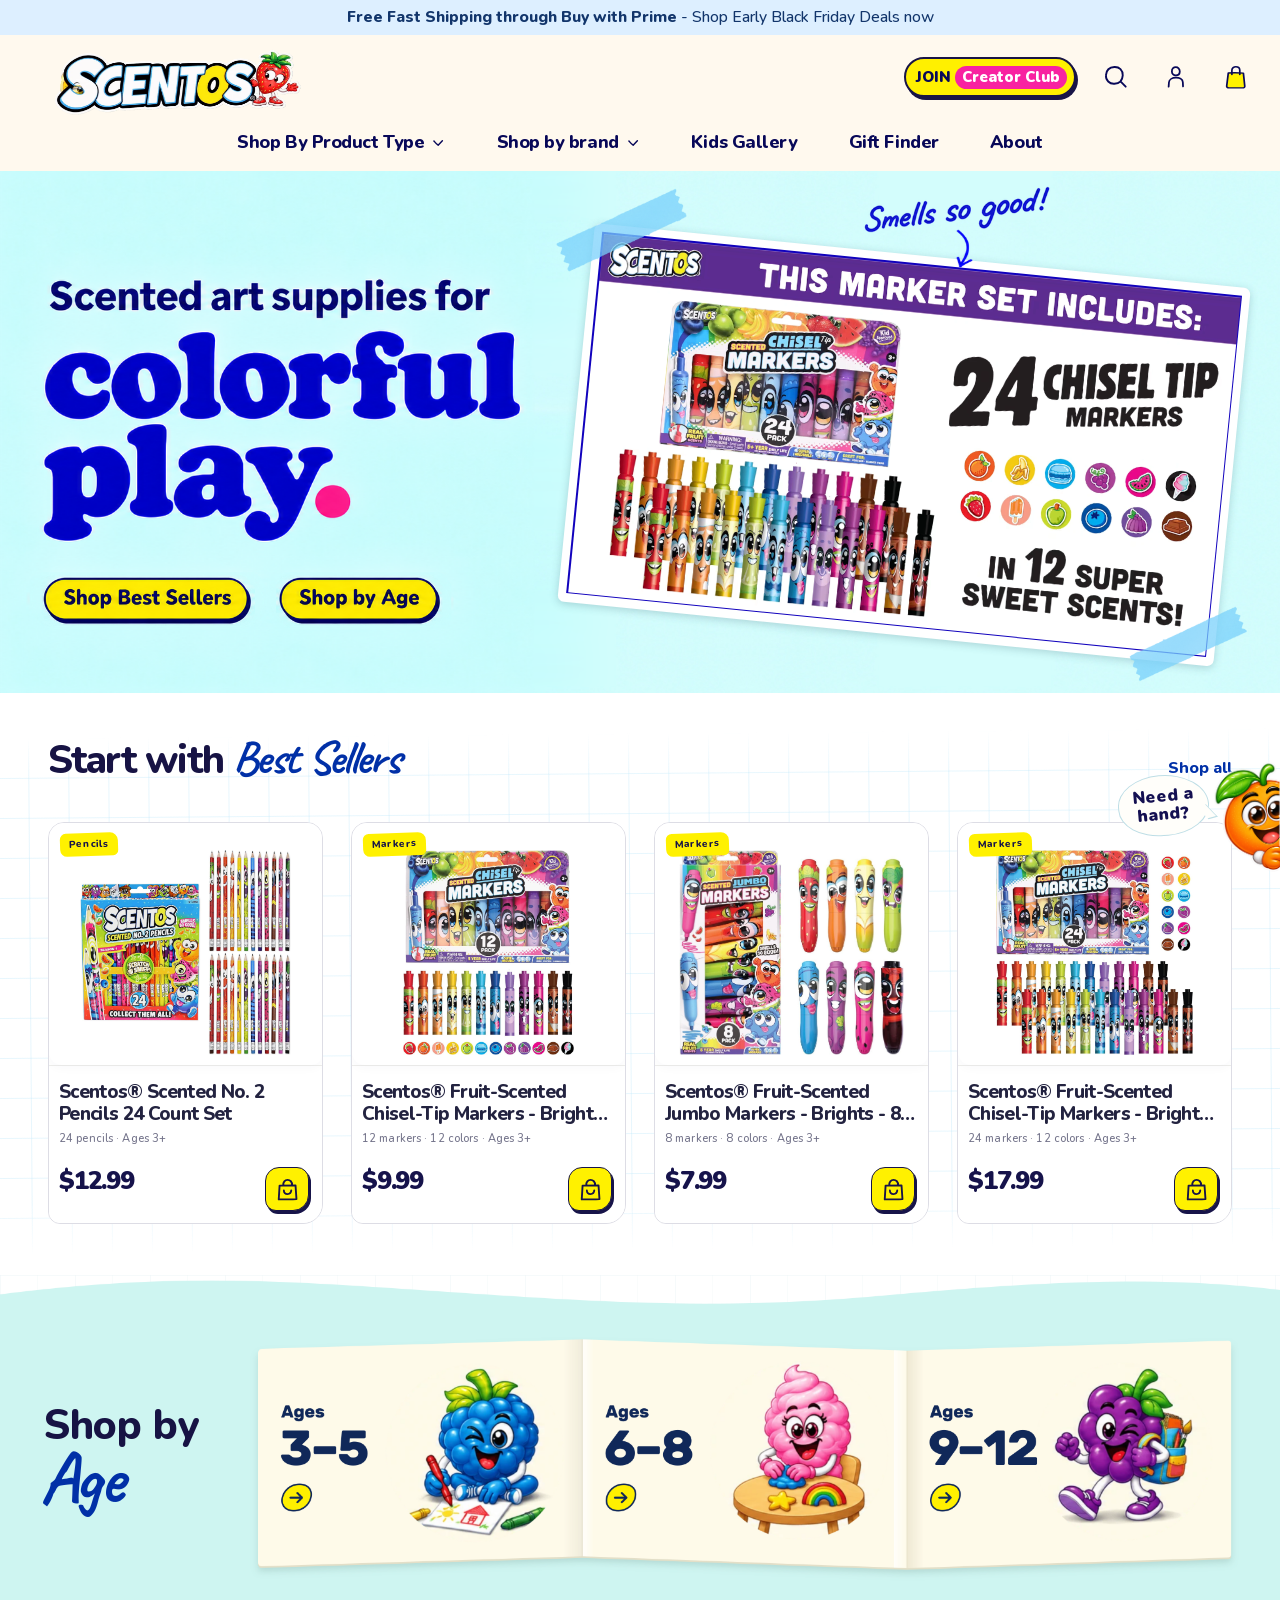
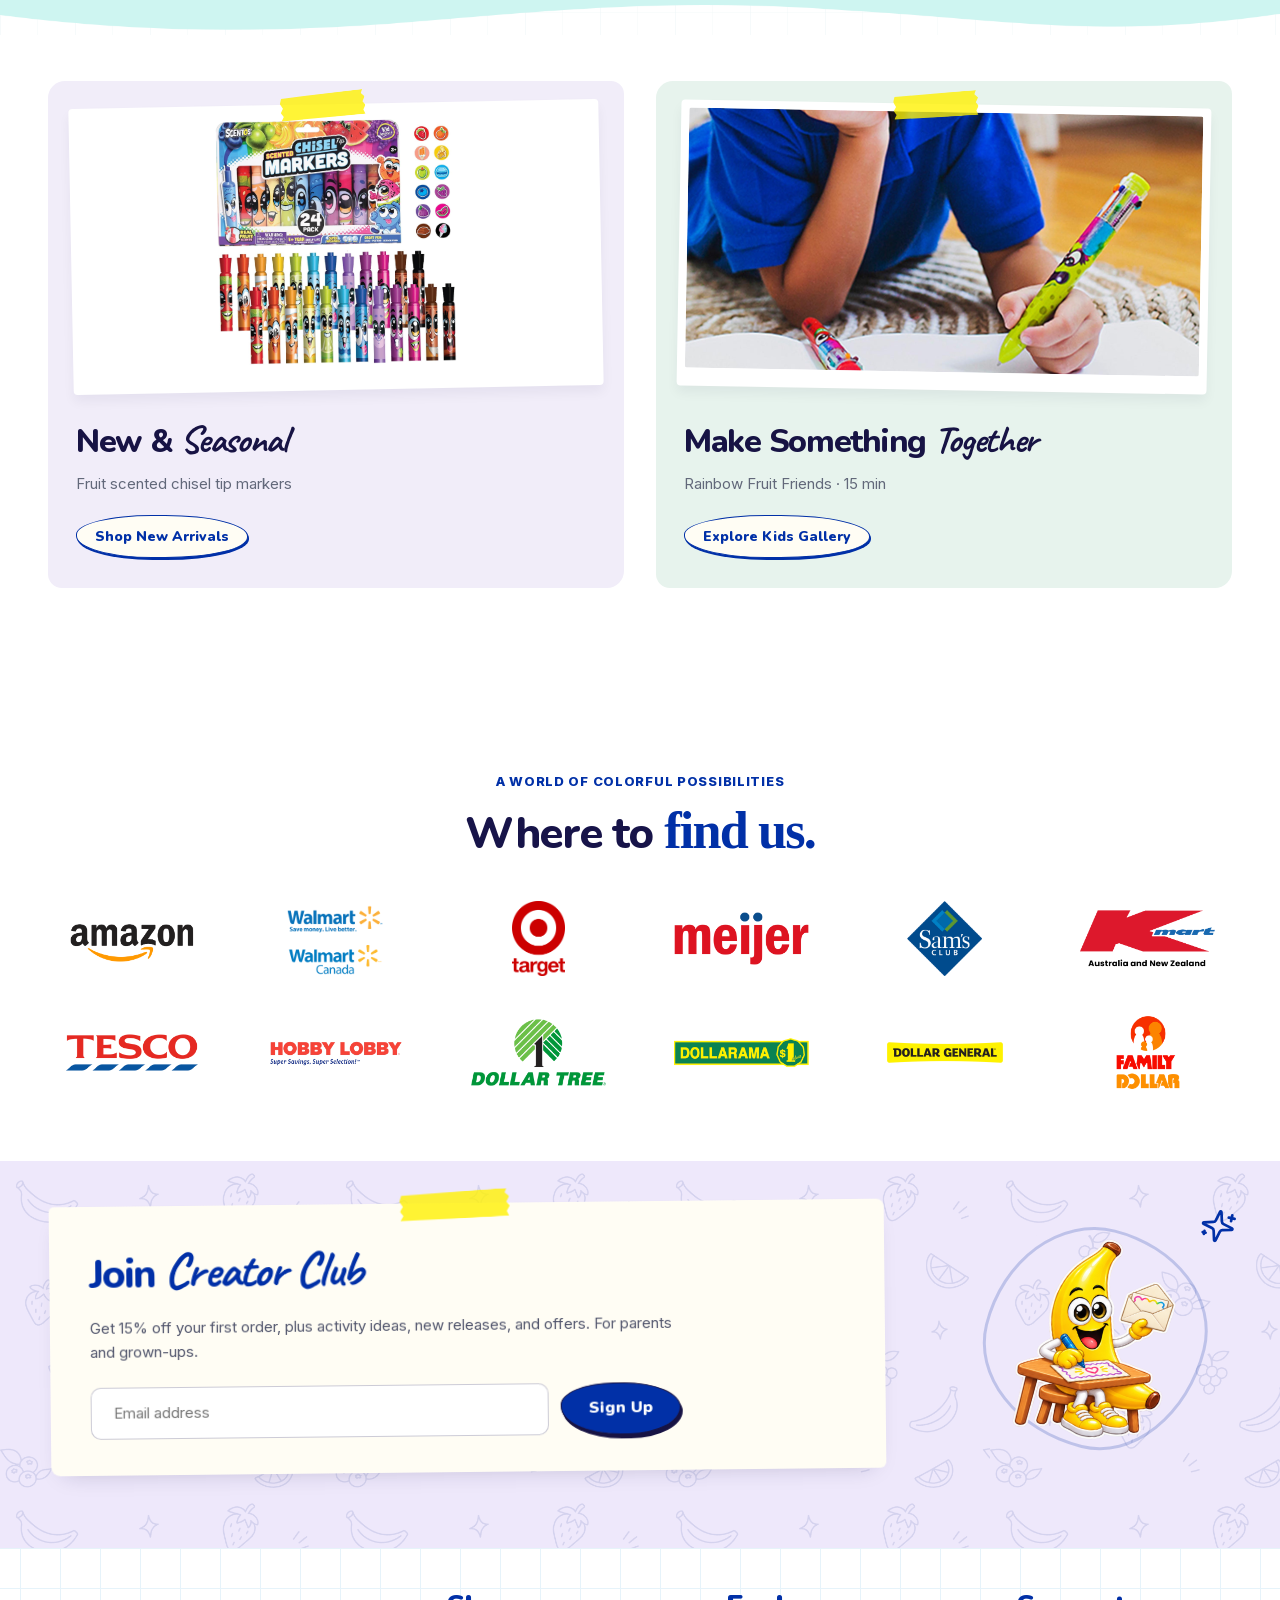
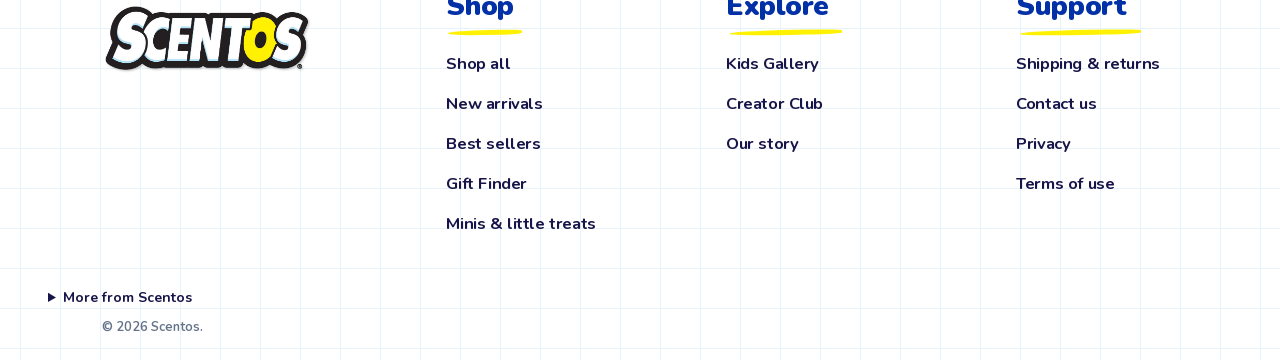
